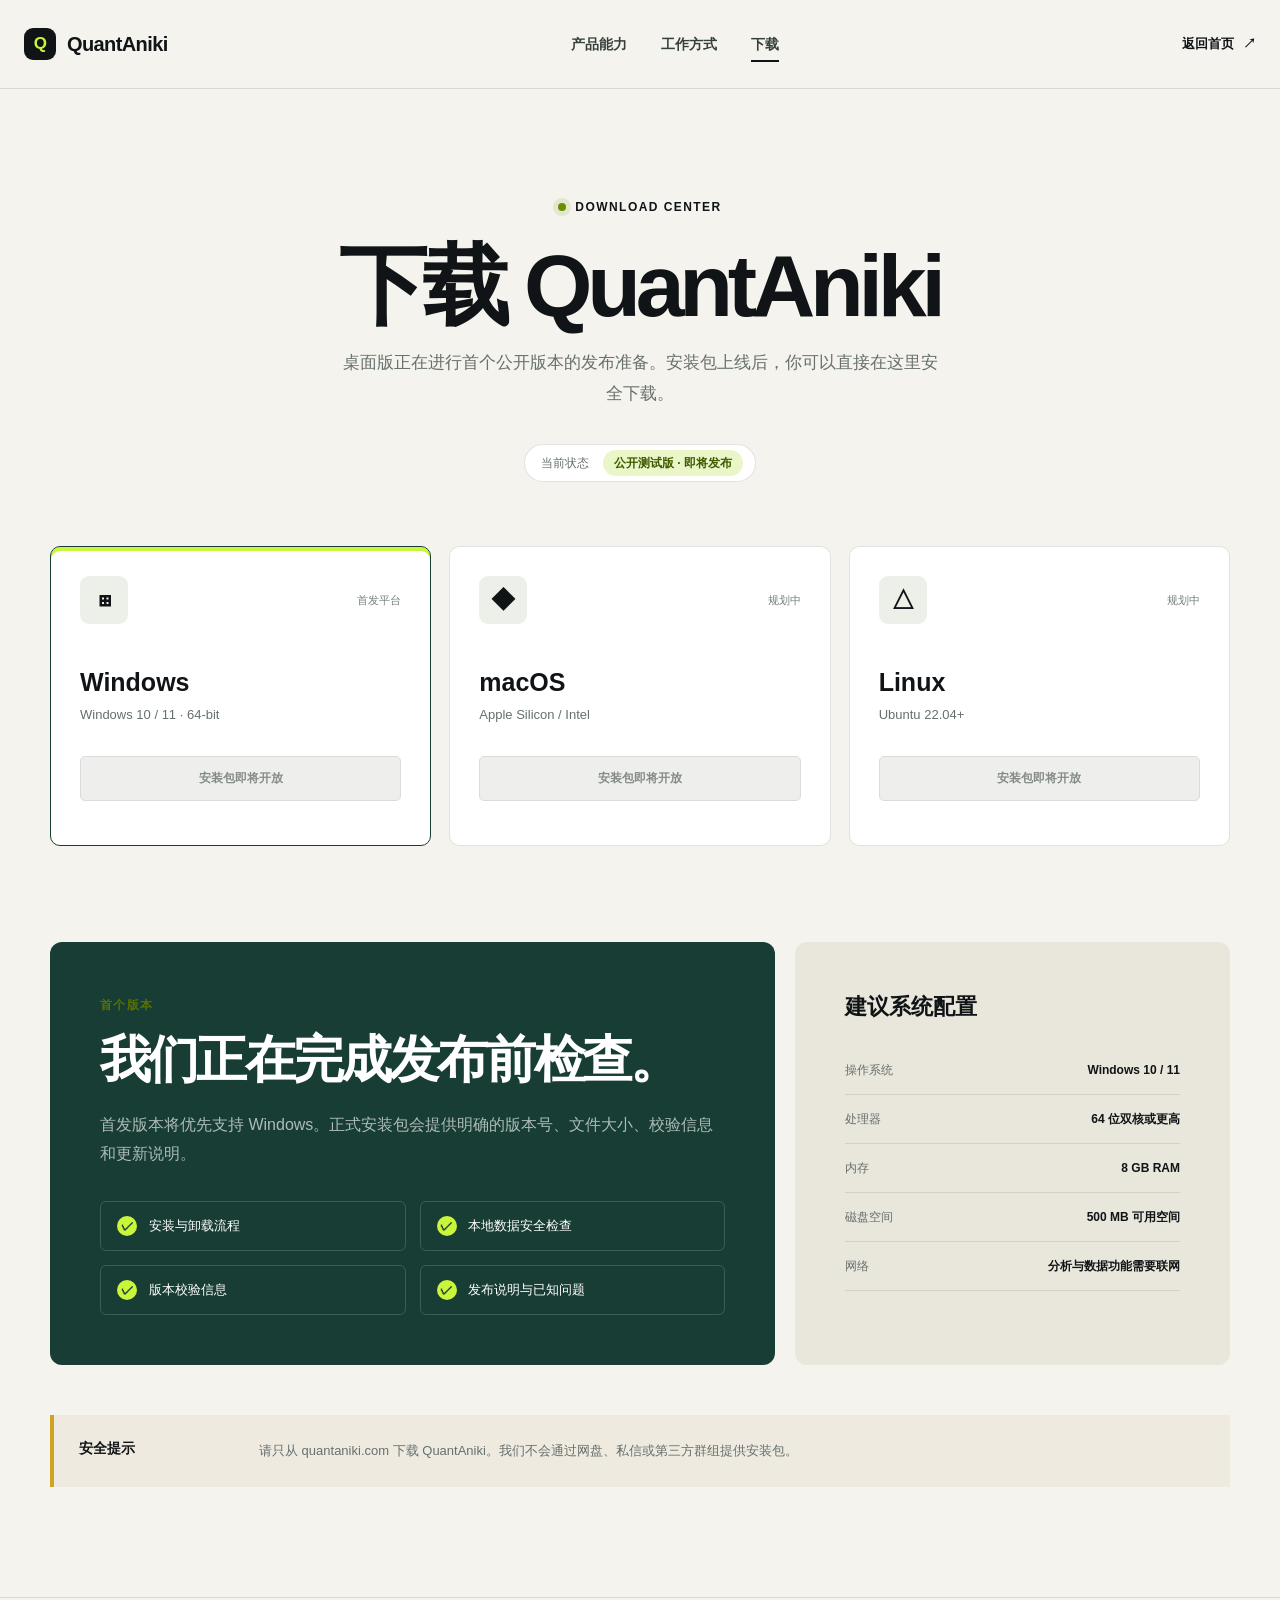
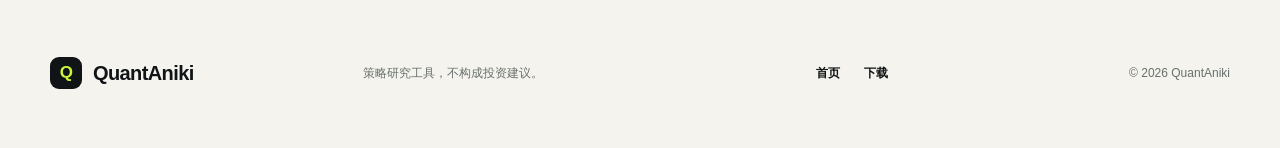
==== download/index.html @ eee58ab0 "Publish QuantAniki static mirror" ====
<!DOCTYPE html><html lang="zh-CN"><head><meta charSet="utf-8"/><meta name="viewport" content="width=device-width, initial-scale=1"/><link rel="stylesheet" href="/assets/index-DWxCPad5.css" data-rsc-css-href="/assets/index-DWxCPad5.css" data-precedence="vite-rsc/importer-resources"/><title>下载 QuantAniki · QuantAniki</title><meta name="description" content="查看 QuantAniki 桌面版支持平台、系统需求与最新发布状态。"/><meta property="og:title" content="QuantAniki — 让策略经得起验证"/><meta property="og:description" content="从策略构建、逻辑分析到回测报告，一个更清晰的量化研究循环。"/><meta property="og:site_name" content="QuantAniki"/><meta property="og:type" content="website"/><meta property="og:locale" content="zh_CN"/><meta name="twitter:card" content="summary_large_image"/><meta name="twitter:title" content="QuantAniki — 让策略经得起验证"/><meta name="twitter:description" content="从策略构建、逻辑分析到回测报告，一个更清晰的量化研究循环。"/>
<style data-vinext-fonts>@font-face {
  font-family: 'Noto Sans SC';
  font-style: normal;
  font-weight: 400;
  font-display: swap;
  src: url(C:/Users/xxjin/Desktop/測試/website/.vinext/fonts/noto-sans-sc-241388659032/noto-sans-sc-89709021.woff2) format('woff2');
  unicode-range: U+1f1e9-1f1f5, U+1f1f7-1f1ff, U+1f21a, U+1f232, U+1f234-1f237, U+1f250-1f251, U+1f300, U+1f302-1f308, U+1f30a-1f311, U+1f315, U+1f319-1f320, U+1f324, U+1f327, U+1f32a, U+1f32c-1f32d, U+1f330-1f357, U+1f359-1f37e;
}
@font-face {
  font-family: 'Noto Sans SC';
  font-style: normal;
  font-weight: 400;
  font-display: swap;
  src: url(C:/Users/xxjin/Desktop/測試/website/.vinext/fonts/noto-sans-sc-241388659032/noto-sans-sc-872174e5.woff2) format('woff2');
  unicode-range: U+fee3, U+fef3, U+ff03-ff04, U+ff07, U+ff0a, U+ff17-ff19, U+ff1c-ff1d, U+ff20-ff3a, U+ff3c, U+ff3e-ff5b, U+ff5d, U+ff61-ff65, U+ff67-ff6a, U+ff6c, U+ff6f-ff78, U+ff7a-ff7d, U+ff80-ff84, U+ff86, U+ff89-ff8e, U+ff92, U+ff97-ff9b, U+ff9d-ff9f, U+ffe0-ffe4, U+ffe6, U+ffe9, U+ffeb, U+ffed, U+fffc, U+1f004, U+1f170-1f171, U+1f192-1f195, U+1f198-1f19a, U+1f1e6-1f1e8;
}
@font-face {
  font-family: 'Noto Sans SC';
  font-style: normal;
  font-weight: 400;
  font-display: swap;
  src: url(C:/Users/xxjin/Desktop/測試/website/.vinext/fonts/noto-sans-sc-241388659032/noto-sans-sc-f385bef7.woff2) format('woff2');
  unicode-range: U+f0a7, U+f0b2, U+f0b7, U+f0c9, U+f0d8, U+f0da, U+f0dc-f0dd, U+f0e0, U+f0e6, U+f0eb, U+f0fc, U+f101, U+f104-f105, U+f107, U+f10b, U+f11b, U+f14b, U+f18a, U+f193, U+f1d6-f1d7, U+f244, U+f27a, U+f296, U+f2ae, U+f471, U+f4b3, U+f610-f611, U+f880-f881, U+f8ec, U+f8f5, U+f8ff, U+f901, U+f90a, U+f92c-f92d, U+f934, U+f937, U+f941, U+f965, U+f967, U+f969, U+f96b, U+f96f, U+f974, U+f978-f979, U+f97e, U+f981, U+f98a, U+f98e, U+f997, U+f99c, U+f9b2, U+f9b5, U+f9ba, U+f9be, U+f9ca, U+f9d0-f9d1, U+f9dd, U+f9e0-f9e1, U+f9e4, U+f9f7, U+fa00-fa01, U+fa08, U+fa0a, U+fa11, U+fb01-fb02, U+fdfc, U+fe0e, U+fe30-fe31, U+fe33-fe44, U+fe49-fe52, U+fe54-fe57, U+fe59-fe66, U+fe68-fe6b, U+fe8e, U+fe92-fe93, U+feae, U+feb8, U+fecb-fecc, U+fee0;
}
@font-face {
  font-family: 'Noto Sans SC';
  font-style: normal;
  font-weight: 400;
  font-display: swap;
  src: url(C:/Users/xxjin/Desktop/測試/website/.vinext/fonts/noto-sans-sc-241388659032/noto-sans-sc-eb202dc0.woff2) format('woff2');
  unicode-range: U+9f83, U+9f85-9f8d, U+9f90-9f91, U+9f94-9f96, U+9f98, U+9f9b-9f9c, U+9f9e, U+9fa0, U+9fa2, U+9ff0-9fff, U+a001, U+a007, U+a025, U+a046-a047, U+a057, U+a072, U+a078-a079, U+a083, U+a085, U+a100, U+a118, U+a132, U+a134, U+a1f4, U+a242, U+a4a6, U+a4aa, U+a4b0-a4b1, U+a4b3, U+a9c1-a9c2, U+ac00-ac01, U+ac04, U+ac08, U+ac10-ac11, U+ac13-ac16, U+ac19, U+ac1c-ac1d, U+ac24, U+ac70-ac71, U+ac74, U+ac77-ac78, U+ac80-ac81, U+ac83, U+ac8c, U+ac90, U+ac9f-aca0, U+aca8-aca9, U+acac, U+acb0, U+acbd, U+acc1, U+acc4, U+ace0-ace1, U+ace4, U+ace8, U+acf3, U+acf5, U+acfc-acfd, U+ad00, U+ad0c, U+ad11, U+ad1c, U+ad34, U+ad50, U+ad64, U+ad6c, U+ad70, U+ad74, U+ad7f, U+ad81, U+ad8c, U+adc0, U+adc8, U+addc, U+ade0, U+adf8-adf9, U+adfc, U+ae00, U+ae08-ae09, U+ae0b, U+ae30, U+ae34, U+ae38, U+ae40, U+ae4a, U+ae4c, U+ae54, U+ae68, U+aebc, U+aed8, U+af2c-af2d;
}
@font-face {
  font-family: 'Noto Sans SC';
  font-style: normal;
  font-weight: 400;
  font-display: swap;
  src: url(C:/Users/xxjin/Desktop/測試/website/.vinext/fonts/noto-sans-sc-241388659032/noto-sans-sc-dbf8b437.woff2) format('woff2');
  unicode-range: U+9e30-9e33, U+9e35-9e3b, U+9e3e, U+9e40-9e44, U+9e46-9e4e, U+9e51, U+9e53, U+9e55-9e58, U+9e5a-9e5c, U+9e5e-9e63, U+9e66-9e6e, U+9e71, U+9e73, U+9e75, U+9e78-9e79, U+9e7c-9e7e, U+9e82, U+9e86-9e88, U+9e8b-9e8c, U+9e90-9e91, U+9e93, U+9e95, U+9e97, U+9e9d, U+9ea4-9ea5, U+9ea9-9eaa, U+9eb4-9eb5, U+9eb8-9eba, U+9ebc-9ebf, U+9ec3, U+9ec9, U+9ecd, U+9ed0, U+9ed2-9ed3, U+9ed5-9ed6, U+9ed9, U+9edc-9edd, U+9edf-9ee0, U+9ee2, U+9ee5, U+9ee7-9eea, U+9eef, U+9ef1, U+9ef3-9ef4, U+9ef6, U+9ef9, U+9efb-9efc, U+9efe, U+9f0b, U+9f0d, U+9f10, U+9f14, U+9f17, U+9f19, U+9f22, U+9f29, U+9f2c, U+9f2f, U+9f31, U+9f37, U+9f39, U+9f3d-9f3e, U+9f41, U+9f4a-9f4b, U+9f51-9f52, U+9f61-9f63, U+9f66-9f67, U+9f80-9f81;
}
@font-face {
  font-family: 'Noto Sans SC';
  font-style: normal;
  font-weight: 400;
  font-display: swap;
  src: url(C:/Users/xxjin/Desktop/測試/website/.vinext/fonts/noto-sans-sc-241388659032/noto-sans-sc-26d833f2.woff2) format('woff2');
  unicode-range: U+9c82-9c83, U+9c85-9c8c, U+9c8e-9c92, U+9c94-9c9b, U+9c9e-9ca3, U+9ca5-9ca7, U+9ca9, U+9cab, U+9cad-9cae, U+9cb1-9cb7, U+9cb9-9cbd, U+9cbf-9cc0, U+9cc3, U+9cc5-9cc7, U+9cc9-9cd1, U+9cd3-9cda, U+9cdc-9cdd, U+9cdf, U+9ce1-9ce3, U+9ce5, U+9ce9, U+9cee-9cef, U+9cf3-9cf4, U+9cf6, U+9cfc-9cfd, U+9d02, U+9d08-9d09, U+9d12, U+9d1b, U+9d1e, U+9d26, U+9d28, U+9d37, U+9d3b, U+9d3f, U+9d51, U+9d59, U+9d5c-9d5d, U+9d5f-9d61, U+9d6c, U+9d70, U+9d72, U+9d7a, U+9d7e, U+9d84, U+9d89, U+9d8f, U+9d92, U+9daf, U+9db4, U+9db8, U+9dbc, U+9dc4, U+9dc7, U+9dc9, U+9dd7, U+9ddf, U+9df2, U+9df9-9dfa, U+9e0a, U+9e11, U+9e1a, U+9e1e, U+9e20, U+9e22, U+9e28-9e2c, U+9e2e-9e2f;
}
@font-face {
  font-family: 'Noto Sans SC';
  font-style: normal;
  font-weight: 400;
  font-display: swap;
  src: url(C:/Users/xxjin/Desktop/測試/website/.vinext/fonts/noto-sans-sc-241388659032/noto-sans-sc-5b294bf7.woff2) format('woff2');
  unicode-range: U+9a80, U+9a83, U+9a85, U+9a88-9a8a, U+9a8d-9a8e, U+9a90, U+9a92-9a93, U+9a95-9a96, U+9a98-9a99, U+9a9b-9aa2, U+9aa5, U+9aa7, U+9aaf-9ab1, U+9ab5-9ab6, U+9ab9-9aba, U+9ac0-9ac4, U+9ac8, U+9acb-9acc, U+9ace-9acf, U+9ad1-9ad2, U+9ad9, U+9adf, U+9ae1, U+9ae3, U+9aea-9aeb, U+9aed-9aef, U+9af4, U+9af9, U+9afb, U+9b03-9b04, U+9b06, U+9b08, U+9b0d, U+9b0f-9b10, U+9b13, U+9b18, U+9b1a, U+9b1f, U+9b22-9b23, U+9b25, U+9b27-9b28, U+9b2a, U+9b2f, U+9b31-9b32, U+9b3b, U+9b43, U+9b46-9b49, U+9b4d-9b4e, U+9b51, U+9b56, U+9b58, U+9b5a, U+9b5c, U+9b5f, U+9b61-9b62, U+9b6f, U+9b77, U+9b80, U+9b88, U+9b8b, U+9b8e, U+9b91, U+9b9f-9ba0, U+9ba8, U+9baa-9bab, U+9bad-9bae, U+9bb0-9bb1, U+9bb8, U+9bc9-9bca, U+9bd3, U+9bd6, U+9bdb, U+9be8, U+9bf0-9bf1, U+9c02, U+9c10, U+9c15, U+9c24, U+9c2d, U+9c32, U+9c39, U+9c3b, U+9c40, U+9c47-9c49, U+9c53, U+9c57, U+9c64, U+9c72, U+9c77-9c78, U+9c7b, U+9c7f-9c80;
}
@font-face {
  font-family: 'Noto Sans SC';
  font-style: normal;
  font-weight: 400;
  font-display: swap;
  src: url(C:/Users/xxjin/Desktop/測試/website/.vinext/fonts/noto-sans-sc-241388659032/noto-sans-sc-d011b6ff.woff2) format('woff2');
  unicode-range: U+98dd, U+98e1-98e2, U+98e7-98ea, U+98ec, U+98ee-98ef, U+98f2, U+98f4, U+98fc-98fe, U+9903, U+9905, U+9908, U+990a, U+990c-990d, U+9913-9914, U+9918, U+991a-991b, U+991e, U+9921, U+9928, U+992c, U+992e, U+9935, U+9938-9939, U+993d-993e, U+9945, U+994b-994c, U+9951-9952, U+9954-9955, U+9957, U+995e, U+9963, U+9966-9969, U+996b-996c, U+996f, U+9974-9975, U+9977-9979, U+997d-997e, U+9980-9981, U+9983-9984, U+9987, U+998a-998b, U+998d-9991, U+9993-9995, U+9997-9998, U+99a5, U+99ab, U+99ad-99ae, U+99b1, U+99b3-99b4, U+99bc, U+99bf, U+99c1, U+99c3-99c6, U+99cc, U+99d0, U+99d2, U+99d5, U+99db, U+99dd, U+99e1, U+99ed, U+99f1, U+99ff, U+9a01, U+9a03-9a04, U+9a0e-9a0f, U+9a11-9a13, U+9a19, U+9a1b, U+9a28, U+9a2b, U+9a30, U+9a32, U+9a37, U+9a40, U+9a45, U+9a4a, U+9a4d-9a4e, U+9a52, U+9a55, U+9a57, U+9a5a-9a5b, U+9a5f, U+9a62, U+9a65, U+9a69, U+9a6b, U+9a6e, U+9a75, U+9a77-9a7a, U+9a7d;
}
@font-face {
  font-family: 'Noto Sans SC';
  font-style: normal;
  font-weight: 400;
  font-display: swap;
  src: url(C:/Users/xxjin/Desktop/測試/website/.vinext/fonts/noto-sans-sc-241388659032/noto-sans-sc-c0877205.woff2) format('woff2');
  unicode-range: U+975b-975c, U+9763, U+9765-9766, U+976c-976d, U+9773, U+9776, U+977a, U+977c, U+9784-9785, U+978e-978f, U+9791-9792, U+9794-9795, U+9798, U+979a, U+979e, U+97a3, U+97a5-97a6, U+97a8, U+97ab-97ac, U+97ae-97af, U+97b2, U+97b4, U+97c6, U+97cb-97cc, U+97d3, U+97d8, U+97dc, U+97e1, U+97ea-97eb, U+97ee, U+97fb, U+97fe-97ff, U+9801-9803, U+9805-9806, U+9808, U+980c, U+9810-9814, U+9817-9818, U+981e, U+9820-9821, U+9824, U+9828, U+982b-982d, U+9830, U+9834, U+9838-9839, U+983c, U+9846, U+984d-984f, U+9851-9852, U+9854-9855, U+9857-9858, U+985a-985b, U+9862-9863, U+9865, U+9867, U+986b, U+986f-9871, U+9877-9878, U+987c, U+9880, U+9883, U+9885, U+9889, U+988b-988f, U+9893-9895, U+9899-989b, U+989e-989f, U+98a1-98a2, U+98a5-98a7, U+98a9, U+98af, U+98b1, U+98b6, U+98ba, U+98be, U+98c3-98c4, U+98c6-98c8, U+98cf-98d6, U+98da-98db;
}
@font-face {
  font-family: 'Noto Sans SC';
  font-style: normal;
  font-weight: 400;
  font-display: swap;
  src: url(C:/Users/xxjin/Desktop/測試/website/.vinext/fonts/noto-sans-sc-241388659032/noto-sans-sc-7050bbd1.woff2) format('woff2');
  unicode-range: U+95c4-95ca, U+95cc-95cd, U+95d4-95d6, U+95d8, U+95e1-95e2, U+95e9, U+95f0-95f1, U+95f3, U+95f6, U+95fc, U+95fe-95ff, U+9602-9604, U+9606-960d, U+960f, U+9611-9613, U+9615-9617, U+9619-961b, U+961d, U+9621, U+9628, U+962f, U+963c-963e, U+9641-9642, U+9649, U+9654, U+965b-965f, U+9661, U+9663, U+9665, U+9667-9668, U+966c, U+9670, U+9672-9674, U+9678, U+967a, U+967d, U+9682, U+9685, U+9688, U+968a, U+968d-968e, U+9695, U+9697-9698, U+969e, U+96a0, U+96a3-96a4, U+96a8, U+96aa, U+96b0-96b1, U+96b3-96b4, U+96b7-96b9, U+96bb-96bd, U+96c9, U+96cb, U+96ce, U+96d1-96d2, U+96d6, U+96d9, U+96db-96dc, U+96de, U+96e0, U+96e3, U+96e9, U+96eb, U+96f0-96f2, U+96f9, U+96ff, U+9701-9702, U+9705, U+9708, U+970a, U+970e-970f, U+9711, U+9719, U+9727, U+972a, U+972d, U+9730, U+973d, U+9742, U+9744, U+9748-9749, U+9750-9751, U+975a;
}
@font-face {
  font-family: 'Noto Sans SC';
  font-style: normal;
  font-weight: 400;
  font-display: swap;
  src: url(C:/Users/xxjin/Desktop/測試/website/.vinext/fonts/noto-sans-sc-241388659032/noto-sans-sc-029585c2.woff2) format('woff2');
  unicode-range: U+94f5, U+94f7, U+94f9, U+94fb-94fd, U+94ff, U+9503-9504, U+9506-9507, U+9509-950a, U+950d-950f, U+9511-9518, U+951a-9520, U+9522, U+9528-952d, U+9530-953a, U+953c-953f, U+9543-9546, U+9548-9550, U+9552-9555, U+9557-955b, U+955d-9568, U+956a-956d, U+9570-9574, U+9583, U+9586, U+9589, U+958e-958f, U+9591-9592, U+9594, U+9598-9599, U+959e-95a0, U+95a2-95a6, U+95a8-95b2, U+95b4, U+95b8-95c3;
}
@font-face {
  font-family: 'Noto Sans SC';
  font-style: normal;
  font-weight: 400;
  font-display: swap;
  src: url(C:/Users/xxjin/Desktop/測試/website/.vinext/fonts/noto-sans-sc-241388659032/noto-sans-sc-e1cd4d1c.woff2) format('woff2');
  unicode-range: U+941c-942b, U+942d-942e, U+9432-9433, U+9435, U+9438, U+943a, U+943e, U+9444, U+944a, U+9451-9452, U+945a, U+9462-9463, U+9465, U+9470-9487, U+948a-9492, U+9494-9498, U+949a, U+949c-949d, U+94a1, U+94a3-94a4, U+94a8, U+94aa-94ad, U+94af, U+94b2, U+94b4-94ba, U+94bc-94c0, U+94c4, U+94c6-94db, U+94de-94ec, U+94ee-94f1, U+94f3;
}
@font-face {
  font-family: 'Noto Sans SC';
  font-style: normal;
  font-weight: 400;
  font-display: swap;
  src: url(C:/Users/xxjin/Desktop/測試/website/.vinext/fonts/noto-sans-sc-241388659032/noto-sans-sc-d81f9b58.woff2) format('woff2');
  unicode-range: U+92ec-92ed, U+92f0, U+92f3, U+92f8, U+92fc, U+9304, U+9306, U+9310, U+9312, U+9315, U+9318, U+931a, U+931e, U+9320-9322, U+9324, U+9326-9329, U+932b-932c, U+932f, U+9331-9332, U+9335-9336, U+933e, U+9340-9341, U+934a-9360, U+9362-9363, U+9365-936b, U+936e, U+9375, U+937e, U+9382, U+938a, U+938c, U+938f, U+9393-9394, U+9396-9397, U+939a, U+93a2, U+93a7, U+93ac-93cd, U+93d0-93d1, U+93d6-93d8, U+93de-93df, U+93e1-93e2, U+93e4, U+93f8, U+93fb, U+93fd, U+940e-941a;
}
@font-face {
  font-family: 'Noto Sans SC';
  font-style: normal;
  font-weight: 400;
  font-display: swap;
  src: url(C:/Users/xxjin/Desktop/測試/website/.vinext/fonts/noto-sans-sc-241388659032/noto-sans-sc-b8b2d6b7.woff2) format('woff2');
  unicode-range: U+9163-9164, U+9169, U+9170, U+9172, U+9174, U+9179-917a, U+917d-917e, U+9182-9183, U+9185, U+918c-918d, U+9190-9191, U+919a, U+919c, U+91a1-91a4, U+91a8, U+91aa-91af, U+91b4-91b5, U+91b8, U+91ba, U+91be, U+91c0-91c1, U+91c6, U+91c8, U+91cb, U+91d0, U+91d2, U+91d7-91d8, U+91dd, U+91e3, U+91e6-91e7, U+91ed, U+91f0, U+91f5, U+91f9, U+9200, U+9205, U+9207-920a, U+920d-920e, U+9210, U+9214-9215, U+921c, U+921e, U+9221, U+9223-9227, U+9229-922a, U+922d, U+9234-9235, U+9237, U+9239-923a, U+923c-9240, U+9244-9246, U+9249, U+924e-924f, U+9251, U+9253, U+9257, U+925b, U+925e, U+9262, U+9264-9266, U+9268, U+926c, U+926f, U+9271, U+927b, U+927e, U+9280, U+9283, U+9285-928a, U+928e, U+9291, U+9293, U+9296, U+9298, U+929c-929d, U+92a8, U+92ab-92ae, U+92b3, U+92b6-92b7, U+92b9, U+92c1, U+92c5-92c6, U+92c8, U+92cc, U+92d0, U+92d2, U+92e4, U+92ea;
}
@font-face {
  font-family: 'Noto Sans SC';
  font-style: normal;
  font-weight: 400;
  font-display: swap;
  src: url(C:/Users/xxjin/Desktop/測試/website/.vinext/fonts/noto-sans-sc-241388659032/noto-sans-sc-97d54302.woff2) format('woff2');
  unicode-range: U+9004, U+900b, U+9011, U+9015-9016, U+901e, U+9021, U+9026, U+902d, U+902f, U+9031, U+9035-9036, U+9039-903a, U+9041, U+9044-9046, U+904a, U+904f-9052, U+9054-9055, U+9058-9059, U+905b-905e, U+9060-9062, U+9068-9069, U+906f, U+9072, U+9074, U+9076-907a, U+907c-907d, U+9081, U+9083, U+9085, U+9087-908b, U+908f, U+9095, U+9097, U+9099-909b, U+909d, U+90a0-90a1, U+90a8-90a9, U+90ac, U+90b0, U+90b2-90b4, U+90b6, U+90b8, U+90ba, U+90bd-90be, U+90c3-90c5, U+90c7-90c8, U+90cf-90d0, U+90d3, U+90d5, U+90d7, U+90da-90dc, U+90de, U+90e2, U+90e4, U+90e6-90e7, U+90ea-90eb, U+90ef, U+90f4-90f5, U+90f7, U+90fe-9100, U+9104, U+9109, U+910c, U+9112, U+9114-9115, U+9118, U+911c, U+911e, U+9120, U+9122-9123, U+9127, U+912d, U+912f-9132, U+9139-913a, U+9143, U+9146, U+9149-914a, U+914c, U+914e-9150, U+9154, U+9157, U+915a, U+915d-915e, U+9161-9162;
}
@font-face {
  font-family: 'Noto Sans SC';
  font-style: normal;
  font-weight: 400;
  font-display: swap;
  src: url(C:/Users/xxjin/Desktop/測試/website/.vinext/fonts/noto-sans-sc-241388659032/noto-sans-sc-f351b5e0.woff2) format('woff2');
  unicode-range: U+8e41-8e42, U+8e47, U+8e49-8e4b, U+8e50-8e53, U+8e59-8e5a, U+8e5f-8e60, U+8e64, U+8e69, U+8e6c, U+8e70, U+8e74, U+8e76, U+8e7a-8e7c, U+8e7f, U+8e84-8e85, U+8e87, U+8e89, U+8e8b, U+8e8d, U+8e8f-8e90, U+8e94, U+8e99, U+8e9c, U+8e9e, U+8eaa, U+8eac, U+8eb0, U+8eb6, U+8ec0, U+8ec6, U+8eca-8ece, U+8ed2, U+8eda, U+8edf, U+8ee2, U+8eeb, U+8ef8, U+8efb-8efe, U+8f03, U+8f09, U+8f0b, U+8f12-8f15, U+8f1b, U+8f1d, U+8f1f, U+8f29-8f2a, U+8f2f, U+8f36, U+8f38, U+8f3b, U+8f3e-8f3f, U+8f44-8f45, U+8f49, U+8f4d-8f4e, U+8f5f, U+8f6b, U+8f6d, U+8f71-8f73, U+8f75-8f76, U+8f78-8f7a, U+8f7c, U+8f7e, U+8f81-8f82, U+8f84, U+8f87, U+8f8a-8f8b, U+8f8d-8f8f, U+8f94-8f95, U+8f97-8f9a, U+8fa6, U+8fad-8faf, U+8fb2, U+8fb5-8fb7, U+8fba-8fbc, U+8fbf, U+8fc2, U+8fcb, U+8fcd, U+8fd3, U+8fd5, U+8fd7, U+8fda, U+8fe2-8fe5, U+8fe8-8fe9, U+8fee, U+8ff3-8ff4, U+8ff8, U+8ffa;
}
@font-face {
  font-family: 'Noto Sans SC';
  font-style: normal;
  font-weight: 400;
  font-display: swap;
  src: url(C:/Users/xxjin/Desktop/測試/website/.vinext/fonts/noto-sans-sc-241388659032/noto-sans-sc-1dbbfe68.woff2) format('woff2');
  unicode-range: U+8cbd, U+8cbf-8cc4, U+8cc7-8cc8, U+8cca, U+8ccd, U+8cd1, U+8cd3, U+8cdb-8cdc, U+8cde, U+8ce0, U+8ce2-8ce4, U+8ce6-8ce8, U+8cea, U+8ced, U+8cf4, U+8cf8, U+8cfa, U+8cfc-8cfd, U+8d04-8d05, U+8d07-8d08, U+8d0a, U+8d0d, U+8d0f, U+8d13-8d14, U+8d16, U+8d1b, U+8d20, U+8d30, U+8d32-8d33, U+8d36, U+8d3b, U+8d3d, U+8d40, U+8d42-8d43, U+8d45-8d46, U+8d48-8d4a, U+8d4d, U+8d51, U+8d53, U+8d55, U+8d59, U+8d5c-8d5d, U+8d5f, U+8d61, U+8d66-8d67, U+8d6a, U+8d6d, U+8d71, U+8d73, U+8d84, U+8d90-8d91, U+8d94-8d95, U+8d99, U+8da8, U+8daf, U+8db1, U+8db5, U+8db8, U+8dba, U+8dbc, U+8dbf, U+8dc2, U+8dc4, U+8dc6, U+8dcb, U+8dce-8dcf, U+8dd6-8dd7, U+8dda-8ddb, U+8dde, U+8de1, U+8de3-8de4, U+8de9, U+8deb-8dec, U+8df0-8df1, U+8df6-8dfd, U+8e05, U+8e07, U+8e09-8e0a, U+8e0c, U+8e0e, U+8e10, U+8e14, U+8e1d-8e1f, U+8e23, U+8e26, U+8e2b-8e31, U+8e34-8e35, U+8e39-8e3a, U+8e3d, U+8e40;
}
@font-face {
  font-family: 'Noto Sans SC';
  font-style: normal;
  font-weight: 400;
  font-display: swap;
  src: url(C:/Users/xxjin/Desktop/測試/website/.vinext/fonts/noto-sans-sc-241388659032/noto-sans-sc-e3ccf881.woff2) format('woff2');
  unicode-range: U+8b80, U+8b83, U+8b8a, U+8b8c, U+8b90, U+8b93, U+8b99-8b9a, U+8ba0, U+8ba3, U+8ba5-8ba7, U+8baa-8bac, U+8bb4-8bb5, U+8bb7, U+8bb9, U+8bc2-8bc3, U+8bc5, U+8bcb-8bcc, U+8bce-8bd0, U+8bd2-8bd4, U+8bd6, U+8bd8-8bd9, U+8bdc, U+8bdf, U+8be3-8be4, U+8be7-8be9, U+8beb-8bec, U+8bee, U+8bf0, U+8bf2-8bf3, U+8bf6, U+8bf9, U+8bfc-8bfd, U+8bff-8c00, U+8c02, U+8c04, U+8c06-8c07, U+8c0c, U+8c0f, U+8c11-8c12, U+8c14-8c1b, U+8c1d-8c21, U+8c24-8c25, U+8c27, U+8c2a-8c2c, U+8c2e-8c30, U+8c32-8c36, U+8c3f, U+8c47-8c4c, U+8c4e-8c50, U+8c54-8c56, U+8c62, U+8c68, U+8c6c, U+8c73, U+8c78, U+8c7a, U+8c82, U+8c85, U+8c89-8c8a, U+8c8d-8c8e, U+8c90, U+8c93-8c94, U+8c98, U+8c9d-8c9e, U+8ca0-8ca2, U+8ca7-8cac, U+8caf-8cb0, U+8cb3-8cb4, U+8cb6-8cb9, U+8cbb-8cbc;
}
@font-face {
  font-family: 'Noto Sans SC';
  font-style: normal;
  font-weight: 400;
  font-display: swap;
  src: url(C:/Users/xxjin/Desktop/測試/website/.vinext/fonts/noto-sans-sc-241388659032/noto-sans-sc-263a8925.woff2) format('woff2');
  unicode-range: U+8a15-8a18, U+8a1a-8a1b, U+8a1d, U+8a1f, U+8a22-8a23, U+8a25, U+8a2b, U+8a2d, U+8a31, U+8a33-8a34, U+8a36-8a38, U+8a3a, U+8a3c, U+8a3e, U+8a40-8a41, U+8a46, U+8a48, U+8a50, U+8a52, U+8a54-8a55, U+8a58, U+8a5b, U+8a5d-8a63, U+8a66, U+8a69-8a6b, U+8a6d-8a6e, U+8a70, U+8a72-8a73, U+8a7a, U+8a85, U+8a87, U+8a8a, U+8a8c-8a8d, U+8a90-8a92, U+8a95, U+8a98, U+8aa0-8aa1, U+8aa3-8aa6, U+8aa8-8aa9, U+8aac-8aae, U+8ab0, U+8ab2, U+8ab8-8ab9, U+8abc, U+8abe-8abf, U+8ac7, U+8acf, U+8ad2, U+8ad6-8ad7, U+8adb-8adc, U+8adf, U+8ae1, U+8ae6-8ae8, U+8aeb, U+8aed-8aee, U+8af1, U+8af3-8af4, U+8af7-8af8, U+8afa, U+8afe, U+8b00-8b02, U+8b07, U+8b0a, U+8b0c, U+8b0e, U+8b10, U+8b17, U+8b19, U+8b1b, U+8b1d, U+8b20-8b21, U+8b26, U+8b28, U+8b2c, U+8b33, U+8b39, U+8b3e-8b3f, U+8b41, U+8b45, U+8b49, U+8b4c, U+8b4f, U+8b57-8b58, U+8b5a, U+8b5c, U+8b5e, U+8b60, U+8b6c, U+8b6f-8b70, U+8b72, U+8b74, U+8b77, U+8b7d;
}
@font-face {
  font-family: 'Noto Sans SC';
  font-style: normal;
  font-weight: 400;
  font-display: swap;
  src: url(C:/Users/xxjin/Desktop/測試/website/.vinext/fonts/noto-sans-sc-241388659032/noto-sans-sc-1081e6e8.woff2) format('woff2');
  unicode-range: U+8882, U+8884-8886, U+8888, U+888f, U+8892-8893, U+889b, U+88a2, U+88a4, U+88a6, U+88a8, U+88aa, U+88ae, U+88b1, U+88b4, U+88b7, U+88bc, U+88c0, U+88c6-88c9, U+88ce-88cf, U+88d1-88d3, U+88d8, U+88db-88dd, U+88df, U+88e1-88e3, U+88e5, U+88e8, U+88ec, U+88f0-88f1, U+88f3-88f4, U+88fc-88fe, U+8900, U+8902, U+8906-8907, U+8909-890c, U+8912-8915, U+8918-891b, U+8921, U+8925, U+892b, U+8930, U+8932, U+8934, U+8936, U+893b, U+893d, U+8941, U+894c, U+8955-8956, U+8959, U+895c, U+895e-8960, U+8966, U+896a, U+896c, U+896f-8970, U+8972, U+897b, U+897e, U+8980, U+8983, U+8985, U+8987-8988, U+898c, U+898f, U+8993, U+8997, U+899a, U+89a1, U+89a7, U+89a9-89aa, U+89b2-89b3, U+89b7, U+89c0, U+89c7, U+89ca-89cc, U+89ce-89d1, U+89d6, U+89da, U+89dc, U+89de, U+89e5, U+89e7, U+89eb, U+89ef, U+89f1, U+89f3-89f4, U+89f8, U+89ff, U+8a01-8a03, U+8a07-8a0a, U+8a0e-8a0f, U+8a13;
}
@font-face {
  font-family: 'Noto Sans SC';
  font-style: normal;
  font-weight: 400;
  font-display: swap;
  src: url(C:/Users/xxjin/Desktop/測試/website/.vinext/fonts/noto-sans-sc-241388659032/noto-sans-sc-f04109b5.woff2) format('woff2');
  unicode-range: U+86f4, U+86f8-86f9, U+86fb, U+86fe, U+8703, U+8706-870a, U+870d, U+8711-8713, U+871a, U+871e, U+8722-8723, U+8725, U+8729, U+872e, U+8731, U+8734, U+8737, U+873a-873b, U+873e-8740, U+8742, U+8747-8748, U+8753, U+8755, U+8757-8758, U+875d, U+875f, U+8762-8766, U+8768, U+876e, U+8770, U+8772, U+8775, U+8778, U+877b-877e, U+8782, U+8785, U+8788, U+878b, U+8793, U+8797, U+879a, U+879e-87a0, U+87a2-87a3, U+87a8, U+87ab-87ad, U+87af, U+87b3, U+87b5, U+87bd, U+87c0, U+87c4, U+87c6, U+87ca-87cb, U+87d1-87d2, U+87db-87dc, U+87de, U+87e0, U+87e5, U+87ea, U+87ec, U+87ee, U+87f2-87f3, U+87fb, U+87fd-87fe, U+8802-8803, U+8805, U+880a-880b, U+880d, U+8813-8816, U+8819, U+881b, U+881f, U+8821, U+8823, U+8831-8832, U+8835-8836, U+8839, U+883b-883c, U+8844, U+8846, U+884a, U+884e, U+8852-8853, U+8855, U+8859, U+885b, U+885d-885e, U+8862, U+8864, U+8869-886a, U+886e-886f, U+8872, U+8879, U+887d-887f;
}
@font-face {
  font-family: 'Noto Sans SC';
  font-style: normal;
  font-weight: 400;
  font-display: swap;
  src: url(C:/Users/xxjin/Desktop/測試/website/.vinext/fonts/noto-sans-sc-241388659032/noto-sans-sc-012abd8d.woff2) format('woff2');
  unicode-range: U+8548, U+854e, U+8553, U+8556-8557, U+8559, U+855e, U+8561, U+8564-8565, U+8568-856a, U+856d, U+856f-8570, U+8572, U+8576, U+8579-857b, U+8580, U+8585-8586, U+8588, U+858a, U+858f, U+8591, U+8594, U+8599, U+859c, U+85a2, U+85a4, U+85a6, U+85a8-85a9, U+85ab-85ac, U+85ae, U+85b7-85b9, U+85be, U+85c1, U+85c7, U+85cd, U+85d0, U+85d3, U+85d5, U+85dc-85dd, U+85df-85e0, U+85e5-85e6, U+85e8-85ea, U+85f4, U+85f9, U+85fe-85ff, U+8602, U+8605-8607, U+860a-860b, U+8616, U+8618, U+861a, U+8627, U+8629, U+862d, U+8638, U+863c, U+863f, U+864d, U+864f, U+8652-8655, U+865b-865c, U+865f, U+8662, U+8667, U+866c, U+866e, U+8671, U+8675, U+867a-867c, U+867f, U+868b, U+868d, U+8693, U+869c-869d, U+86a1, U+86a3-86a4, U+86a7-86a9, U+86ac, U+86af-86b1, U+86b4-86b6, U+86ba, U+86c0, U+86c4, U+86c6, U+86c9-86ca, U+86cd-86d1, U+86d4, U+86d8, U+86de-86df, U+86e4, U+86e6, U+86e9, U+86ed, U+86ef-86f3;
}
@font-face {
  font-family: 'Noto Sans SC';
  font-style: normal;
  font-weight: 400;
  font-display: swap;
  src: url(C:/Users/xxjin/Desktop/測試/website/.vinext/fonts/noto-sans-sc-241388659032/noto-sans-sc-7f246ec9.woff2) format('woff2');
  unicode-range: U+83c5, U+83c8-83c9, U+83cb, U+83d1, U+83d3-83d6, U+83d8, U+83db, U+83dd, U+83df, U+83e1, U+83e5, U+83ea-83eb, U+83f0, U+83f4, U+83f8-83f9, U+83fb, U+83fd, U+83ff, U+8401, U+8406, U+840a-840b, U+840f, U+8411, U+8418, U+841c, U+8420, U+8422-8424, U+8426, U+8429, U+842c, U+8438-8439, U+843b-843c, U+843f, U+8446-8447, U+8449, U+844e, U+8451-8452, U+8456, U+8459-845a, U+845c, U+8462, U+8466, U+846d, U+846f-8470, U+8473, U+8476-8478, U+847a, U+847d, U+8484-8485, U+8487, U+8489, U+848c, U+848e, U+8490, U+8493-8494, U+8497, U+849b, U+849e-849f, U+84a1, U+84a5, U+84a8, U+84af, U+84b4, U+84b9-84bf, U+84c1-84c2, U+84c5-84c7, U+84ca-84cb, U+84cd, U+84d0-84d1, U+84d3, U+84d6, U+84df-84e0, U+84e2-84e3, U+84e5-84e7, U+84ee, U+84f3, U+84f6, U+84fa, U+84fc, U+84ff-8500, U+850c, U+8511, U+8514-8515, U+8517-8518, U+851f, U+8523, U+8525-8526, U+8529, U+852b, U+852d, U+8532, U+8534-8535, U+8538-853a, U+853c, U+8543, U+8545;
}
@font-face {
  font-family: 'Noto Sans SC';
  font-style: normal;
  font-weight: 400;
  font-display: swap;
  src: url(C:/Users/xxjin/Desktop/測試/website/.vinext/fonts/noto-sans-sc-241388659032/noto-sans-sc-7b737b1b.woff2) format('woff2');
  unicode-range: U+82bc, U+82be, U+82c0-82c2, U+82c4-82c8, U+82ca-82cc, U+82ce, U+82d0, U+82d2-82d3, U+82d5-82d6, U+82d8-82d9, U+82dc-82de, U+82e0-82e4, U+82e7, U+82e9-82eb, U+82ed-82ee, U+82f3-82f4, U+82f7-82f8, U+82fa-8301, U+8306-8308, U+830c-830d, U+830f, U+8311, U+8313-8315, U+8318, U+831a-831b, U+831d, U+8324, U+8327, U+832a, U+832c-832d, U+832f, U+8331-8334, U+833a-833c, U+8340, U+8343-8345, U+8347-8348, U+834a, U+834c, U+834f, U+8351, U+8356, U+8358-835c, U+835e, U+8360, U+8364-8366, U+8368-836a, U+836c-836e, U+8373, U+8378, U+837b-837d, U+837f-8380, U+8382, U+8388, U+838a-838b, U+8392, U+8394, U+8396, U+8398-8399, U+839b-839c, U+83a0, U+83a2-83a3, U+83a8-83aa, U+83ae-83b0, U+83b3-83b4, U+83b6, U+83b8, U+83ba, U+83bc-83bd, U+83bf-83c0, U+83c2;
}
@font-face {
  font-family: 'Noto Sans SC';
  font-style: normal;
  font-weight: 400;
  font-display: swap;
  src: url(C:/Users/xxjin/Desktop/測試/website/.vinext/fonts/noto-sans-sc-241388659032/noto-sans-sc-1dbca8d2.woff2) format('woff2');
  unicode-range: U+8166-8169, U+816b, U+816d, U+8171, U+8173-8174, U+8178, U+817c-817d, U+8182, U+8188, U+8191, U+8198-819b, U+81a0, U+81a3, U+81a5-81a6, U+81a9, U+81b6, U+81ba-81bb, U+81bd, U+81bf, U+81c1, U+81c3, U+81c6, U+81c9-81ca, U+81cc-81cd, U+81d1, U+81d3-81d4, U+81d8, U+81db-81dc, U+81de-81df, U+81e5, U+81e7-81e9, U+81eb-81ec, U+81ee-81ef, U+81f5, U+81f8, U+81fa, U+81fc, U+81fe, U+8200-8202, U+8204, U+8208-820a, U+820e-8210, U+8216-8218, U+821b-821c, U+8221-8224, U+8226-8228, U+822b, U+822d, U+822f, U+8232-8234, U+8237-8238, U+823a-823b, U+823e, U+8244, U+8249, U+824b, U+824f, U+8259-825a, U+825f, U+8266, U+8268, U+826e, U+8271, U+8276-8279, U+827d, U+827f, U+8283-8284, U+8288-828a, U+828d-8291, U+8293-8294, U+8296-8298, U+829f-82a1, U+82a3-82a4, U+82a7-82ab, U+82ae, U+82b0, U+82b2, U+82b4-82b6;
}
@font-face {
  font-family: 'Noto Sans SC';
  font-style: normal;
  font-weight: 400;
  font-display: swap;
  src: url(C:/Users/xxjin/Desktop/測試/website/.vinext/fonts/noto-sans-sc-241388659032/noto-sans-sc-50988138.woff2) format('woff2');
  unicode-range: U+8016, U+8018-8019, U+801c, U+801e, U+8026-802a, U+8031, U+8034-8035, U+8037, U+8043, U+804b, U+804d, U+8052, U+8056, U+8059, U+805e, U+8061, U+8068-8069, U+806e-8074, U+8076-8078, U+807c-8080, U+8082, U+8084-8085, U+8088, U+808f, U+8093, U+809c, U+809f, U+80ab, U+80ad-80ae, U+80b1, U+80b6-80b8, U+80bc-80bd, U+80c2, U+80c4, U+80ca, U+80cd, U+80d1, U+80d4, U+80d7, U+80d9-80db, U+80dd, U+80e0, U+80e4-80e5, U+80e7-80ed, U+80ef-80f1, U+80f3-80f4, U+80fc, U+8101, U+8104-8105, U+8107-8108, U+810c-810e, U+8112-8115, U+8117-8119, U+811b-811f, U+8121-8130, U+8132-8134, U+8137, U+8139, U+813f-8140, U+8142, U+8146, U+8148, U+814d-814e, U+8151, U+8153, U+8158-815a, U+815e, U+8160;
}
@font-face {
  font-family: 'Noto Sans SC';
  font-style: normal;
  font-weight: 400;
  font-display: swap;
  src: url(C:/Users/xxjin/Desktop/測試/website/.vinext/fonts/noto-sans-sc-241388659032/noto-sans-sc-85e29ce6.woff2) format('woff2');
  unicode-range: U+7ef0-7ef2, U+7ef6, U+7efa-7efb, U+7efe, U+7f01-7f04, U+7f08, U+7f0a-7f12, U+7f17, U+7f19, U+7f1b-7f1c, U+7f1f, U+7f21-7f23, U+7f25-7f28, U+7f2a-7f33, U+7f35-7f37, U+7f3d, U+7f42, U+7f44-7f45, U+7f4c-7f4d, U+7f52, U+7f54, U+7f58-7f59, U+7f5d, U+7f5f-7f61, U+7f63, U+7f65, U+7f68, U+7f70-7f71, U+7f73-7f75, U+7f77, U+7f79, U+7f7d-7f7e, U+7f85-7f86, U+7f88-7f89, U+7f8b-7f8c, U+7f90-7f91, U+7f94-7f96, U+7f98-7f9b, U+7f9d, U+7f9f, U+7fa3, U+7fa7-7fa9, U+7fac-7fb2, U+7fb4, U+7fb6, U+7fb8, U+7fbc, U+7fbf-7fc0, U+7fc3, U+7fca, U+7fcc, U+7fce, U+7fd2, U+7fd5, U+7fd9-7fdb, U+7fdf, U+7fe3, U+7fe5-7fe7, U+7fe9, U+7feb-7fec, U+7fee-7fef, U+7ff1, U+7ff3-7ff4, U+7ff9-7ffa, U+7ffe, U+8004, U+8006, U+800b, U+800e, U+8011-8012, U+8014;
}
@font-face {
  font-family: 'Noto Sans SC';
  font-style: normal;
  font-weight: 400;
  font-display: swap;
  src: url(C:/Users/xxjin/Desktop/測試/website/.vinext/fonts/noto-sans-sc-241388659032/noto-sans-sc-2f25561e.woff2) format('woff2');
  unicode-range: U+7dd2, U+7dd4, U+7dd6-7dd8, U+7dda-7de0, U+7de2-7de6, U+7de8-7ded, U+7def, U+7df1-7df5, U+7df7, U+7df9, U+7dfb-7dfc, U+7dfe-7e02, U+7e04, U+7e08-7e0b, U+7e12, U+7e1b, U+7e1e, U+7e20, U+7e22-7e23, U+7e26, U+7e29, U+7e2b, U+7e2e-7e2f, U+7e31, U+7e37, U+7e39-7e3e, U+7e40, U+7e43-7e44, U+7e46-7e47, U+7e4a-7e4b, U+7e4d-7e4e, U+7e51, U+7e54-7e56, U+7e58-7e5b, U+7e5d-7e5e, U+7e61, U+7e66-7e67, U+7e69-7e6b, U+7e6d, U+7e70, U+7e73, U+7e77, U+7e79, U+7e7b-7e7d, U+7e81-7e82, U+7e8c-7e8d, U+7e8f, U+7e92-7e94, U+7e96, U+7e98, U+7e9a-7e9c, U+7e9e-7e9f, U+7ea1, U+7ea3, U+7ea5, U+7ea8-7ea9, U+7eab, U+7ead-7eae, U+7eb0, U+7ebb, U+7ebe, U+7ec0-7ec2, U+7ec9, U+7ecb-7ecc, U+7ed0, U+7ed4, U+7ed7, U+7edb, U+7ee0-7ee2, U+7ee5-7ee6, U+7ee8, U+7eeb;
}
@font-face {
  font-family: 'Noto Sans SC';
  font-style: normal;
  font-weight: 400;
  font-display: swap;
  src: url(C:/Users/xxjin/Desktop/測試/website/.vinext/fonts/noto-sans-sc-241388659032/noto-sans-sc-3991948e.woff2) format('woff2');
  unicode-range: U+7ce8, U+7cec, U+7cf0, U+7cf5-7cf9, U+7cfc, U+7cfe, U+7d00, U+7d04-7d0b, U+7d0d, U+7d10-7d14, U+7d17-7d19, U+7d1b-7d1f, U+7d21, U+7d24-7d26, U+7d28-7d2a, U+7d2c-7d2e, U+7d30-7d31, U+7d33, U+7d35-7d36, U+7d38-7d3a, U+7d40, U+7d42-7d44, U+7d46, U+7d4b-7d4c, U+7d4f, U+7d51, U+7d54-7d56, U+7d58, U+7d5b-7d5c, U+7d5e, U+7d61-7d63, U+7d66, U+7d68, U+7d6a-7d6c, U+7d6f, U+7d71-7d73, U+7d75-7d77, U+7d79-7d7a, U+7d7e, U+7d81, U+7d84-7d8b, U+7d8d, U+7d8f, U+7d91, U+7d94, U+7d96, U+7d98-7d9a, U+7d9c-7da0, U+7da2, U+7da6, U+7daa-7db1, U+7db4-7db8, U+7dba-7dbf, U+7dc1, U+7dc4, U+7dc7-7dc8, U+7dca-7dcd, U+7dcf, U+7dd1;
}
@font-face {
  font-family: 'Noto Sans SC';
  font-style: normal;
  font-weight: 400;
  font-display: swap;
  src: url(C:/Users/xxjin/Desktop/測試/website/.vinext/fonts/noto-sans-sc-241388659032/noto-sans-sc-75110373.woff2) format('woff2');
  unicode-range: U+7bd3-7bd4, U+7bd9-7bda, U+7bdd, U+7be0-7be1, U+7be4-7be6, U+7be9-7bea, U+7bef, U+7bf4, U+7bf6, U+7bfc, U+7bfe, U+7c01, U+7c03, U+7c07-7c08, U+7c0a-7c0d, U+7c0f, U+7c11, U+7c15-7c16, U+7c19, U+7c1e-7c21, U+7c23-7c24, U+7c26, U+7c28-7c33, U+7c35, U+7c37-7c3b, U+7c3d-7c3e, U+7c40-7c41, U+7c43, U+7c47-7c48, U+7c4c, U+7c50, U+7c53-7c54, U+7c59, U+7c5f-7c60, U+7c63-7c65, U+7c6c, U+7c6e, U+7c72, U+7c74, U+7c79-7c7a, U+7c7c, U+7c81-7c82, U+7c84-7c85, U+7c88, U+7c8a-7c91, U+7c93-7c96, U+7c99, U+7c9b-7c9e, U+7ca0-7ca2, U+7ca6-7ca9, U+7cac, U+7caf-7cb3, U+7cb5-7cb7, U+7cba-7cbd, U+7cbf-7cc2, U+7cc5, U+7cc7-7cc9, U+7ccc-7ccd, U+7cd7, U+7cdc, U+7cde, U+7ce0, U+7ce4-7ce5, U+7ce7;
}
@font-face {
  font-family: 'Noto Sans SC';
  font-style: normal;
  font-weight: 400;
  font-display: swap;
  src: url(C:/Users/xxjin/Desktop/測試/website/.vinext/fonts/noto-sans-sc-241388659032/noto-sans-sc-deb0a07b.woff2) format('woff2');
  unicode-range: U+7ae6, U+7af4-7af7, U+7afa-7afb, U+7afd-7b0a, U+7b0c, U+7b0e-7b0f, U+7b13, U+7b15-7b16, U+7b18-7b19, U+7b1e-7b20, U+7b22-7b25, U+7b29-7b2b, U+7b2d-7b2e, U+7b30-7b3b, U+7b3e-7b3f, U+7b41-7b42, U+7b44-7b47, U+7b4a, U+7b4c-7b50, U+7b58, U+7b5a, U+7b5c, U+7b60, U+7b66-7b67, U+7b69, U+7b6c-7b6f, U+7b72-7b76, U+7b7b-7b7d, U+7b7f, U+7b82, U+7b85, U+7b87, U+7b8b-7b96, U+7b98-7b99, U+7b9b-7b9f, U+7ba2-7ba4, U+7ba6-7bac, U+7bae-7bb0, U+7bb4, U+7bb7-7bb9, U+7bbb, U+7bc0-7bc1, U+7bc3-7bc4, U+7bc6, U+7bc8-7bcc, U+7bd1;
}
@font-face {
  font-family: 'Noto Sans SC';
  font-style: normal;
  font-weight: 400;
  font-display: swap;
  src: url(C:/Users/xxjin/Desktop/測試/website/.vinext/fonts/noto-sans-sc-241388659032/noto-sans-sc-0148b0d2.woff2) format('woff2');
  unicode-range: U+798b-798e, U+7992, U+7994-7995, U+7997-7998, U+799a-799c, U+799f, U+79a3-79a6, U+79a8-79ac, U+79ae-79b1, U+79b3-79b5, U+79b8, U+79ba, U+79bf, U+79c2, U+79c6, U+79c8, U+79cf, U+79d5-79d6, U+79dd-79de, U+79e3, U+79e7-79e8, U+79eb, U+79ed, U+79f4, U+79f7-79f8, U+79fa, U+79fe, U+7a02-7a03, U+7a05, U+7a0a, U+7a14, U+7a17, U+7a19, U+7a1c, U+7a1e-7a1f, U+7a23, U+7a25-7a26, U+7a2c, U+7a2e, U+7a30-7a32, U+7a36-7a37, U+7a39, U+7a3c, U+7a40, U+7a42, U+7a47, U+7a49, U+7a4c-7a4f, U+7a51, U+7a55, U+7a5b, U+7a5d-7a5e, U+7a62-7a63, U+7a66, U+7a68-7a69, U+7a6b, U+7a70, U+7a78, U+7a80, U+7a85-7a88, U+7a8a, U+7a90, U+7a93-7a96, U+7a98, U+7a9b-7a9c, U+7a9e, U+7aa0-7aa1, U+7aa3, U+7aa8-7aaa, U+7aac-7ab0, U+7ab3, U+7ab8, U+7aba, U+7abd-7abf, U+7ac4-7ac5, U+7ac7-7ac8, U+7aca, U+7ad1-7ad2, U+7ada-7add, U+7ae1, U+7ae4;
}
@font-face {
  font-family: 'Noto Sans SC';
  font-style: normal;
  font-weight: 400;
  font-display: swap;
  src: url(C:/Users/xxjin/Desktop/測試/website/.vinext/fonts/noto-sans-sc-241388659032/noto-sans-sc-0fa39ab0.woff2) format('woff2');
  unicode-range: U+784c, U+784e-7854, U+7856-7857, U+7859-785a, U+7865, U+7869-786a, U+786d, U+786f, U+7876-7877, U+787c, U+787e-787f, U+7881, U+7887-7889, U+7893-7894, U+7898-789e, U+78a1, U+78a3, U+78a5, U+78a9, U+78ad, U+78b2, U+78b4, U+78b6, U+78b9-78ba, U+78bc, U+78bf, U+78c3, U+78c9, U+78cb, U+78d0-78d2, U+78d4, U+78d9-78da, U+78dc, U+78de, U+78e1, U+78e5-78e6, U+78ea, U+78ec, U+78ef, U+78f1-78f2, U+78f4, U+78fa-78fb, U+78fe, U+7901-7902, U+7905, U+7907, U+7909, U+790b-790c, U+790e, U+7910, U+7913, U+7919-791b, U+791e-791f, U+7921, U+7924, U+7926, U+792a-792b, U+7934, U+7936, U+7939, U+793b, U+793d, U+7940, U+7942-7943, U+7945-7947, U+7949-794a, U+794c, U+794e-7951, U+7953-7955, U+7957-795a, U+795c, U+795f-7960, U+7962, U+7964, U+7966-7967, U+7969, U+796b, U+796f, U+7972, U+7974, U+7979, U+797b-797c, U+797e-7980, U+7982, U+7986-7987, U+7989-798a;
}
@font-face {
  font-family: 'Noto Sans SC';
  font-style: normal;
  font-weight: 400;
  font-display: swap;
  src: url(C:/Users/xxjin/Desktop/測試/website/.vinext/fonts/noto-sans-sc-241388659032/noto-sans-sc-8ff2b520.woff2) format('woff2');
  unicode-range: U+7722, U+7726, U+7728, U+772b-7730, U+7732-7736, U+7739-773a, U+773d-773f, U+7743, U+7746-7747, U+774c-774f, U+7751-7752, U+7758-775a, U+775c-775e, U+7762, U+7765-7766, U+7768-776a, U+776c-776d, U+7771-7772, U+777a, U+777c-777e, U+7780, U+7785, U+7787, U+778b-778d, U+778f-7791, U+7793, U+779e-77a0, U+77a2, U+77a5, U+77ad, U+77af, U+77b4-77b7, U+77bd-77c0, U+77c2, U+77c5, U+77c7, U+77cd, U+77d6-77d7, U+77d9-77da, U+77dd-77de, U+77e7, U+77ea, U+77ec, U+77ef, U+77f8, U+77fb, U+77fd-77fe, U+7800, U+7803, U+7806, U+7809, U+780f-7812, U+7815, U+7817-7818, U+781a-781f, U+7821-7823, U+7825-7827, U+7829, U+782b-7830, U+7832-7833, U+7835, U+7837, U+7839-783c, U+783e, U+7841-7844, U+7847-7849, U+784b;
}
@font-face {
  font-family: 'Noto Sans SC';
  font-style: normal;
  font-weight: 400;
  font-display: swap;
  src: url(C:/Users/xxjin/Desktop/測試/website/.vinext/fonts/noto-sans-sc-241388659032/noto-sans-sc-13310815.woff2) format('woff2');
  unicode-range: U+7613-7619, U+761b-761d, U+761f-7622, U+7625, U+7627-762a, U+762e-7630, U+7632-7635, U+7638-763a, U+763c-763d, U+763f-7640, U+7642-7643, U+7647-7648, U+764d-764e, U+7652, U+7654, U+7658, U+765a, U+765c, U+765e-765f, U+7661-7663, U+7665, U+7669, U+766c, U+766e-766f, U+7671-7673, U+7675-7676, U+7678-767a, U+767f, U+7681, U+7683, U+7688, U+768a-768c, U+768e, U+7690-7692, U+7695, U+7698, U+769a-769b, U+769d-76a0, U+76a2, U+76a4-76a7, U+76ab-76ac, U+76af-76b0, U+76b2, U+76b4-76b5, U+76ba-76bb, U+76bf, U+76c2-76c3, U+76c5, U+76c9, U+76cc-76ce, U+76dc-76de, U+76e1-76ea, U+76f1, U+76f9-76fb, U+76fd, U+76ff-7700, U+7703-7704, U+7707-7708, U+770c-770f, U+7712, U+7714, U+7716, U+7719-771b, U+771e, U+7721;
}
@font-face {
  font-family: 'Noto Sans SC';
  font-style: normal;
  font-weight: 400;
  font-display: swap;
  src: url(C:/Users/xxjin/Desktop/測試/website/.vinext/fonts/noto-sans-sc-241388659032/noto-sans-sc-5cd44758.woff2) format('woff2');
  unicode-range: U+750d, U+750f, U+7511, U+7513, U+7515, U+7517, U+7519, U+7521-7527, U+752a, U+752c-752d, U+752f, U+7534, U+7536, U+753a, U+753e, U+7540, U+7544, U+7547-754b, U+754d-754e, U+7550-7553, U+7556-7557, U+755a-755b, U+755d-755e, U+7560, U+7562, U+7564, U+7566-7568, U+756b-756c, U+756f-7573, U+7575, U+7579-757c, U+757e-757f, U+7581-7584, U+7587, U+7589-758e, U+7590, U+7592, U+7594, U+7596, U+7599-759a, U+759d, U+759f-75a0, U+75a3, U+75a5, U+75a8, U+75ac-75ad, U+75b0-75b1, U+75b3-75b5, U+75b8, U+75bd, U+75c1-75c4, U+75c8-75ca, U+75cc-75cd, U+75d4, U+75d6, U+75d9, U+75de, U+75e0, U+75e2-75e4, U+75e6-75ea, U+75f1-75f3, U+75f7, U+75f9-75fa, U+75fc, U+75fe-7601, U+7603, U+7605-7606, U+7608-760e, U+7610-7612;
}
@font-face {
  font-family: 'Noto Sans SC';
  font-style: normal;
  font-weight: 400;
  font-display: swap;
  src: url(C:/Users/xxjin/Desktop/測試/website/.vinext/fonts/noto-sans-sc-241388659032/noto-sans-sc-776ef0cc.woff2) format('woff2');
  unicode-range: U+73f0, U+73f2, U+73f4-73f5, U+73f7, U+73f9-73fa, U+73fc-73fd, U+73ff-7402, U+7404, U+7407-7408, U+740a-740f, U+7418, U+741a-741c, U+741e, U+7424-7425, U+7428-7429, U+742c-7430, U+7432, U+7435-7436, U+7438-743b, U+743e-7441, U+7443-7446, U+7448, U+744a-744b, U+7452, U+7457, U+745b, U+745d, U+7460, U+7462-7465, U+7467-746a, U+746d, U+746f, U+7471, U+7473-7474, U+7477, U+747a, U+747e, U+7481-7482, U+7484, U+7486, U+7488-748b, U+748e-748f, U+7493, U+7498, U+749a, U+749c-74a0, U+74a3, U+74a6, U+74a9-74aa, U+74ae, U+74b0-74b2, U+74b6, U+74b8-74ba, U+74bd, U+74bf, U+74c1, U+74c3, U+74c5, U+74c8, U+74ca, U+74cc, U+74cf, U+74d1-74d2, U+74d4-74d5, U+74d8-74db, U+74de-74e0, U+74e2, U+74e4-74e5, U+74e7-74e9, U+74ee-74ef, U+74f4, U+74ff, U+7501, U+7503, U+7505, U+7508;
}
@font-face {
  font-family: 'Noto Sans SC';
  font-style: normal;
  font-weight: 400;
  font-display: swap;
  src: url(C:/Users/xxjin/Desktop/測試/website/.vinext/fonts/noto-sans-sc-241388659032/noto-sans-sc-101eb91c.woff2) format('woff2');
  unicode-range: U+72e6, U+72e8, U+72ef-72f0, U+72f2-72f4, U+72f6-72f7, U+72f9-72fb, U+72fd, U+7300-7304, U+7307, U+730a-730c, U+7313-7317, U+731d-7322, U+7327, U+7329, U+732c-732d, U+7330-7331, U+7333, U+7335-7337, U+7339, U+733d-733e, U+7340, U+7342, U+7344-7345, U+734a, U+734d-7350, U+7352, U+7355, U+7357, U+7359, U+735f-7360, U+7362-7363, U+7365, U+7368, U+736c-736d, U+736f-7370, U+7372, U+7374-7376, U+7378, U+737a-737b, U+737d-737e, U+7382-7383, U+7386, U+7388, U+738a, U+738c-7393, U+7395, U+7397-739a, U+739c, U+739e, U+73a0-73a3, U+73a5-73a8, U+73aa, U+73ad, U+73b1, U+73b3, U+73b6-73b7, U+73b9, U+73c2, U+73c5-73c9, U+73cc, U+73ce-73d0, U+73d2, U+73d6, U+73d9, U+73db-73de, U+73e3, U+73e5-73ea, U+73ee-73ef;
}
@font-face {
  font-family: 'Noto Sans SC';
  font-style: normal;
  font-weight: 400;
  font-display: swap;
  src: url(C:/Users/xxjin/Desktop/測試/website/.vinext/fonts/noto-sans-sc-241388659032/noto-sans-sc-20009f29.woff2) format('woff2');
  unicode-range: U+71a8, U+71af, U+71b1-71bc, U+71be, U+71c1-71c2, U+71c4, U+71c8-71cb, U+71ce-71d0, U+71d2, U+71d4, U+71d9-71da, U+71dc, U+71df-71e0, U+71e6-71e8, U+71ea, U+71ed-71ee, U+71f4, U+71f6, U+71f9, U+71fb-71fc, U+71ff-7200, U+7207, U+720c-720d, U+7210, U+7216, U+721a-721e, U+7223, U+7228, U+722b, U+722d-722e, U+7230, U+7232, U+723a-723c, U+723e-7242, U+7246, U+724b, U+724d-724e, U+7252, U+7256, U+7258, U+725a, U+725c-725d, U+7260, U+7264-7266, U+726a, U+726c, U+726e-726f, U+7271, U+7273-7274, U+7278, U+727b, U+727d-727e, U+7281-7282, U+7284, U+7287, U+728a, U+728d, U+728f, U+7292, U+729b, U+729f-72a0, U+72a7, U+72ad-72ae, U+72b0-72b5, U+72b7-72b8, U+72ba-72be, U+72c0-72c1, U+72c3, U+72c5-72c6, U+72c8, U+72cc-72ce, U+72d2, U+72d6, U+72db, U+72dd-72df, U+72e1, U+72e5;
}
@font-face {
  font-family: 'Noto Sans SC';
  font-style: normal;
  font-weight: 400;
  font-display: swap;
  src: url(C:/Users/xxjin/Desktop/測試/website/.vinext/fonts/noto-sans-sc-241388659032/noto-sans-sc-21c39d96.woff2) format('woff2');
  unicode-range: U+700b, U+700d, U+7015, U+7018, U+701b, U+701d-701f, U+7023, U+7026-7028, U+702c, U+702e-7030, U+7035, U+7037, U+7039-703a, U+703c-703e, U+7044, U+7049-704b, U+704f, U+7051, U+7058, U+705a, U+705c-705e, U+7061, U+7064, U+7066, U+706c, U+707d, U+7080-7081, U+7085-7086, U+708a, U+708f, U+7091, U+7094-7095, U+7098-7099, U+709c-709d, U+709f, U+70a4, U+70a9-70aa, U+70af-70b2, U+70b4-70b7, U+70bb, U+70c0, U+70c3, U+70c7, U+70cb, U+70ce-70cf, U+70d4, U+70d9-70da, U+70dc-70dd, U+70e0, U+70e9, U+70ec, U+70f7, U+70fa, U+70fd, U+70ff, U+7104, U+7108-7109, U+710c, U+7110, U+7113-7114, U+7116-7118, U+711c, U+711e, U+7120, U+712e-712f, U+7131, U+713c, U+7142, U+7144-7147, U+7149-714b, U+7150, U+7152, U+7155-7156, U+7159-715a, U+715c, U+7161, U+7165-7166, U+7168-7169, U+716d, U+7173-7174, U+7176, U+7178, U+717a, U+717d, U+717f-7180, U+7184, U+7186-7188, U+7192, U+7198, U+719c, U+71a0, U+71a4-71a5;
}
@font-face {
  font-family: 'Noto Sans SC';
  font-style: normal;
  font-weight: 400;
  font-display: swap;
  src: url(C:/Users/xxjin/Desktop/測試/website/.vinext/fonts/noto-sans-sc-241388659032/noto-sans-sc-e5acdad2.woff2) format('woff2');
  unicode-range: U+6ed9, U+6edb, U+6edd, U+6edf-6ee0, U+6ee2, U+6ee6, U+6eea, U+6eec, U+6eee-6eef, U+6ef2-6ef3, U+6ef7-6efa, U+6efe, U+6f01, U+6f03, U+6f08-6f09, U+6f15-6f16, U+6f19, U+6f22-6f25, U+6f28-6f2a, U+6f2c-6f2d, U+6f2f, U+6f32, U+6f36-6f38, U+6f3f, U+6f43-6f46, U+6f48, U+6f4b, U+6f4e-6f4f, U+6f51, U+6f54-6f57, U+6f59-6f5b, U+6f5e-6f5f, U+6f61, U+6f64-6f67, U+6f69-6f6c, U+6f6f-6f72, U+6f74-6f76, U+6f78-6f7e, U+6f80-6f83, U+6f86, U+6f89, U+6f8b-6f8d, U+6f90, U+6f92, U+6f94, U+6f97-6f98, U+6f9b, U+6fa3-6fa5, U+6fa7, U+6faa, U+6faf, U+6fb1, U+6fb4, U+6fb6, U+6fb9, U+6fc1-6fcb, U+6fd1-6fd3, U+6fd5, U+6fdb, U+6fde-6fe1, U+6fe4, U+6fe9, U+6feb-6fec, U+6fee-6ff1, U+6ffa, U+6ffe, U+7005-7006, U+7009;
}
@font-face {
  font-family: 'Noto Sans SC';
  font-style: normal;
  font-weight: 400;
  font-display: swap;
  src: url(C:/Users/xxjin/Desktop/測試/website/.vinext/fonts/noto-sans-sc-241388659032/noto-sans-sc-27d06c4f.woff2) format('woff2');
  unicode-range: U+6dc3, U+6dc5-6dc6, U+6dc9, U+6dcc, U+6dcf, U+6dd2-6dd3, U+6dd6, U+6dd9-6dde, U+6de0, U+6de4, U+6de6, U+6de8-6dea, U+6dec, U+6def-6df0, U+6df5-6df6, U+6df8, U+6dfa, U+6dfc, U+6e03-6e04, U+6e07-6e09, U+6e0b-6e0c, U+6e0e, U+6e11, U+6e13, U+6e15-6e16, U+6e19-6e1b, U+6e1e-6e1f, U+6e22, U+6e25-6e27, U+6e2b-6e2c, U+6e36-6e37, U+6e39-6e3a, U+6e3c-6e41, U+6e44-6e45, U+6e47, U+6e49-6e4b, U+6e4d-6e4e, U+6e51, U+6e53-6e55, U+6e5c-6e5f, U+6e61-6e63, U+6e65-6e67, U+6e6a-6e6b, U+6e6d-6e70, U+6e72-6e74, U+6e76-6e78, U+6e7c, U+6e80-6e82, U+6e86-6e87, U+6e89, U+6e8d, U+6e8f, U+6e96, U+6e98, U+6e9d-6e9f, U+6ea1, U+6ea5-6ea7, U+6eab, U+6eb1-6eb2, U+6eb4, U+6eb7, U+6ebb-6ebd, U+6ebf-6ec6, U+6ec8-6ec9, U+6ecc, U+6ecf-6ed0, U+6ed3-6ed4, U+6ed7-6ed8;
}
@font-face {
  font-family: 'Noto Sans SC';
  font-style: normal;
  font-weight: 400;
  font-display: swap;
  src: url(C:/Users/xxjin/Desktop/測試/website/.vinext/fonts/noto-sans-sc-241388659032/noto-sans-sc-68adb02e.woff2) format('woff2');
  unicode-range: U+6cb1-6cb2, U+6cb4-6cb5, U+6cb7, U+6cba, U+6cbc-6cbd, U+6cc1-6cc3, U+6cc5-6cc7, U+6cd0-6cd4, U+6cd6-6cd7, U+6cd9-6cda, U+6cde-6ce0, U+6ce4, U+6ce6, U+6ce9, U+6ceb-6cef, U+6cf1-6cf2, U+6cf6-6cf7, U+6cfa, U+6cfe, U+6d03-6d05, U+6d07-6d08, U+6d0a, U+6d0c, U+6d0e-6d11, U+6d13-6d14, U+6d16, U+6d18-6d1a, U+6d1c, U+6d1f, U+6d22-6d23, U+6d26-6d29, U+6d2b, U+6d2e-6d30, U+6d33, U+6d35-6d36, U+6d38-6d3a, U+6d3c, U+6d3f, U+6d42-6d44, U+6d48-6d49, U+6d4d, U+6d50, U+6d52, U+6d54, U+6d56-6d58, U+6d5a-6d5c, U+6d5e, U+6d60-6d61, U+6d63-6d65, U+6d67, U+6d6c-6d6d, U+6d6f, U+6d75, U+6d7b-6d7d, U+6d87, U+6d8a, U+6d8e, U+6d90-6d9a, U+6d9c-6da0, U+6da2-6da3, U+6da7, U+6daa-6dac, U+6dae, U+6db3-6db4, U+6db6, U+6db8, U+6dbc, U+6dbf, U+6dc2;
}
@font-face {
  font-family: 'Noto Sans SC';
  font-style: normal;
  font-weight: 400;
  font-display: swap;
  src: url(C:/Users/xxjin/Desktop/測試/website/.vinext/fonts/noto-sans-sc-241388659032/noto-sans-sc-989898d2.woff2) format('woff2');
  unicode-range: U+6b83-6b86, U+6b89, U+6b8d, U+6b91-6b93, U+6b95, U+6b97-6b98, U+6b9a-6b9b, U+6b9e, U+6ba1-6ba4, U+6ba9-6baa, U+6bad, U+6baf-6bb0, U+6bb2-6bb3, U+6bba-6bbd, U+6bc0, U+6bc2, U+6bc6, U+6bca-6bcc, U+6bce, U+6bd0-6bd1, U+6bd3, U+6bd6-6bd8, U+6bda, U+6be1, U+6be6, U+6bec, U+6bf1, U+6bf3-6bf5, U+6bf9, U+6bfd, U+6c05-6c08, U+6c0d, U+6c10, U+6c15-6c1a, U+6c21, U+6c23-6c26, U+6c29-6c2d, U+6c30-6c33, U+6c35-6c37, U+6c39-6c3a, U+6c3c-6c3f, U+6c46, U+6c4a-6c4c, U+6c4e-6c50, U+6c54, U+6c56, U+6c59-6c5c, U+6c5e, U+6c63, U+6c67-6c69, U+6c6b, U+6c6d, U+6c6f, U+6c72-6c74, U+6c78-6c7a, U+6c7c, U+6c84-6c87, U+6c8b-6c8c, U+6c8f, U+6c91, U+6c93-6c96, U+6c98, U+6c9a, U+6c9d, U+6ca2-6ca4, U+6ca8-6ca9, U+6cac-6cae;
}
@font-face {
  font-family: 'Noto Sans SC';
  font-style: normal;
  font-weight: 400;
  font-display: swap;
  src: url(C:/Users/xxjin/Desktop/測試/website/.vinext/fonts/noto-sans-sc-241388659032/noto-sans-sc-628347e7.woff2) format('woff2');
  unicode-range: U+69fe-6a01, U+6a06, U+6a09, U+6a0b, U+6a11, U+6a13, U+6a17-6a19, U+6a1b, U+6a1e, U+6a23, U+6a28-6a29, U+6a2b, U+6a2f-6a30, U+6a35, U+6a38-6a40, U+6a46-6a48, U+6a4a-6a4b, U+6a4e, U+6a50, U+6a52, U+6a5b, U+6a5e, U+6a62, U+6a65-6a67, U+6a6b, U+6a79, U+6a7c, U+6a7e-6a7f, U+6a84, U+6a86, U+6a8e, U+6a90-6a91, U+6a94, U+6a97, U+6a9c, U+6a9e, U+6aa0, U+6aa2, U+6aa4, U+6aa9, U+6aab, U+6aae-6ab0, U+6ab2-6ab3, U+6ab5, U+6ab7-6ab8, U+6aba-6abb, U+6abd, U+6abf, U+6ac2-6ac4, U+6ac6, U+6ac8, U+6acc, U+6ace, U+6ad2-6ad3, U+6ad8-6adc, U+6adf-6ae0, U+6ae4-6ae5, U+6ae7-6ae8, U+6afb, U+6b04-6b05, U+6b0d-6b13, U+6b16-6b17, U+6b19, U+6b24-6b25, U+6b2c, U+6b37-6b39, U+6b3b, U+6b3d, U+6b43, U+6b46, U+6b4e, U+6b50, U+6b53-6b54, U+6b58-6b59, U+6b5b, U+6b60, U+6b69, U+6b6d, U+6b6f-6b70, U+6b73-6b74, U+6b77-6b7a, U+6b80-6b82;
}
@font-face {
  font-family: 'Noto Sans SC';
  font-style: normal;
  font-weight: 400;
  font-display: swap;
  src: url(C:/Users/xxjin/Desktop/測試/website/.vinext/fonts/noto-sans-sc-241388659032/noto-sans-sc-9003c276.woff2) format('woff2');
  unicode-range: U+68d3, U+68d7, U+68dd, U+68df, U+68e1, U+68e3-68e4, U+68e6-68ed, U+68ef-68f0, U+68f2, U+68f4, U+68f6-68f7, U+68f9, U+68fb-68fd, U+68ff-6902, U+6906-6908, U+690b, U+6910, U+691a-691c, U+691f-6920, U+6924-6925, U+692a, U+692d, U+6934, U+6939, U+693c-6945, U+694a-694b, U+6952-6954, U+6957, U+6959, U+695b, U+695d, U+695f, U+6962-6964, U+6966, U+6968-696c, U+696e-696f, U+6971, U+6973-6974, U+6978-6979, U+697d, U+697f-6980, U+6985, U+6987-698a, U+698d-698e, U+6994-6999, U+699b, U+69a3-69a4, U+69a6-69a7, U+69ab, U+69ad-69ae, U+69b1, U+69b7, U+69bb-69bc, U+69c1, U+69c3-69c5, U+69c7, U+69ca-69ce, U+69d0-69d1, U+69d3-69d4, U+69d7-69da, U+69e0, U+69e4, U+69e6, U+69ec-69ed, U+69f1-69f3, U+69f8, U+69fa-69fc;
}
@font-face {
  font-family: 'Noto Sans SC';
  font-style: normal;
  font-weight: 400;
  font-display: swap;
  src: url(C:/Users/xxjin/Desktop/測試/website/.vinext/fonts/noto-sans-sc-241388659032/noto-sans-sc-744e03f6.woff2) format('woff2');
  unicode-range: U+678b-678d, U+678f, U+6792-6793, U+6796, U+6798, U+679e-67a1, U+67a5, U+67a7-67a9, U+67ac-67ad, U+67b0-67b1, U+67b3, U+67b5, U+67b7, U+67b9, U+67bb-67bc, U+67c0-67c1, U+67c3, U+67c5-67ca, U+67d1-67d2, U+67d7-67d9, U+67dd-67df, U+67e2-67e4, U+67e6-67e9, U+67f0, U+67f5, U+67f7-67f8, U+67fa-67fb, U+67fd-67fe, U+6800-6801, U+6803-6804, U+6806, U+6809-680a, U+680c, U+680e, U+6812, U+681d-681f, U+6822, U+6824-6829, U+682b-682d, U+6831-6835, U+683b, U+683e, U+6840-6841, U+6844-6845, U+6849, U+684e, U+6853, U+6855-6856, U+685c-685d, U+685f-6862, U+6864, U+6866-6868, U+686b, U+686f, U+6872, U+6874, U+6877, U+687f, U+6883, U+6886, U+688f, U+689b, U+689f-68a0, U+68a2-68a3, U+68b1, U+68b6, U+68b9-68ba, U+68bc-68bf, U+68c1-68c4, U+68c6, U+68c8, U+68ca, U+68cc, U+68d0-68d1;
}
@font-face {
  font-family: 'Noto Sans SC';
  font-style: normal;
  font-weight: 400;
  font-display: swap;
  src: url(C:/Users/xxjin/Desktop/測試/website/.vinext/fonts/noto-sans-sc-241388659032/noto-sans-sc-63192cc7.woff2) format('woff2');
  unicode-range: U+6631, U+6633-6634, U+6636, U+663a-663b, U+663d, U+6641, U+6644-6645, U+6649, U+664c, U+664f, U+6654, U+6659, U+665b, U+665d-665e, U+6660-6667, U+6669, U+666b-666c, U+6671, U+6673, U+6677-6679, U+667c, U+6680-6681, U+6684-6685, U+6688-6689, U+668b-668e, U+6690, U+6692, U+6695, U+6698, U+669a, U+669d, U+669f-66a0, U+66a2-66a3, U+66a6, U+66aa-66ab, U+66b1-66b2, U+66b5, U+66b8-66b9, U+66bb, U+66be, U+66c1, U+66c6-66c9, U+66cc, U+66d5-66d8, U+66da-66dc, U+66de-66e2, U+66e8-66ea, U+66ec, U+66f1, U+66f3, U+66f7, U+66fa, U+66fd, U+6702, U+6705, U+670a, U+670f-6710, U+6713, U+6715, U+6719, U+6722-6723, U+6725-6727, U+6729, U+672d-672e, U+6732-6733, U+6736, U+6739, U+673b, U+673f, U+6744, U+6748, U+674c-674d, U+6753, U+6755, U+6762, U+6767, U+6769-676c, U+676e, U+6772-6773, U+6775, U+6777, U+677a-677d, U+6782-6783, U+6787, U+678a;
}
@font-face {
  font-family: 'Noto Sans SC';
  font-style: normal;
  font-weight: 400;
  font-display: swap;
  src: url(C:/Users/xxjin/Desktop/測試/website/.vinext/fonts/noto-sans-sc-241388659032/noto-sans-sc-63549e78.woff2) format('woff2');
  unicode-range: U+64f1-64f2, U+64f4, U+64f7-64f8, U+64fa, U+64fc, U+64fe-64ff, U+6503, U+6509, U+650f, U+6514, U+6518, U+651c-651e, U+6522-6525, U+652a-652c, U+652e, U+6530-6532, U+6534-6535, U+6537-6538, U+653a, U+653c-653d, U+6542, U+6549-654b, U+654d-654e, U+6553-6555, U+6557-6558, U+655d, U+6564, U+6569, U+656b, U+656d-656f, U+6571, U+6573, U+6575-6576, U+6578-657e, U+6581-6583, U+6585-6586, U+6589, U+658e-658f, U+6592-6593, U+6595-6596, U+659b, U+659d, U+659f-65a1, U+65a3, U+65ab-65ac, U+65b2, U+65b6-65b7, U+65ba-65bb, U+65be-65c0, U+65c2-65c4, U+65c6-65c8, U+65cc, U+65ce, U+65d0, U+65d2-65d3, U+65d6, U+65db, U+65dd, U+65e1, U+65e3, U+65ee-65f0, U+65f3-65f5, U+65f8, U+65fb-65fc, U+65fe-6600, U+6603, U+6607, U+6609, U+660b, U+6610-6611, U+6619-661a, U+661c-661e, U+6621, U+6624, U+6626, U+662a-662c, U+662e, U+6630;
}
@font-face {
  font-family: 'Noto Sans SC';
  font-style: normal;
  font-weight: 400;
  font-display: swap;
  src: url(C:/Users/xxjin/Desktop/測試/website/.vinext/fonts/noto-sans-sc-241388659032/noto-sans-sc-e6c6d20c.woff2) format('woff2');
  unicode-range: U+63b8-63bc, U+63be, U+63c0, U+63c3-63c4, U+63c6, U+63c8, U+63cd-63ce, U+63d1, U+63d6, U+63da-63db, U+63de, U+63e0, U+63e3, U+63e9-63ea, U+63ee, U+63f2, U+63f5-63fa, U+63fc, U+63fe-6400, U+6406, U+640b-640d, U+6410, U+6414, U+6416-6417, U+641b, U+6420-6423, U+6425-6428, U+642a, U+6431-6432, U+6434-6437, U+643d-6442, U+6445, U+6448, U+6450-6452, U+645b-645f, U+6462, U+6465, U+6468, U+646d, U+646f-6471, U+6473, U+6477, U+6479-647d, U+6482-6485, U+6487-6488, U+648c, U+6490, U+6493, U+6496-649a, U+649d, U+64a0, U+64a5, U+64ab-64ac, U+64b1-64b7, U+64b9-64bb, U+64be-64c1, U+64c4, U+64c7, U+64c9-64cb, U+64d0, U+64d4, U+64d7-64d8, U+64da, U+64de, U+64e0-64e2, U+64e4, U+64e9, U+64ec, U+64f0;
}
@font-face {
  font-family: 'Noto Sans SC';
  font-style: normal;
  font-weight: 400;
  font-display: swap;
  src: url(C:/Users/xxjin/Desktop/測試/website/.vinext/fonts/noto-sans-sc-241388659032/noto-sans-sc-8a7acd3a.woff2) format('woff2');
  unicode-range: U+622c, U+622e-6230, U+6232, U+6238, U+623b, U+623d-623e, U+6243, U+6246, U+6248-6249, U+624c, U+6255, U+6259, U+625e, U+6260-6261, U+6265-6266, U+626a, U+6271, U+627a, U+627c-627d, U+6283, U+6286, U+6289, U+628e, U+6294, U+629c, U+629e-629f, U+62a1, U+62a8, U+62ba-62bb, U+62bf, U+62c2, U+62c4, U+62c8, U+62ca-62cb, U+62cf, U+62d1, U+62d7, U+62d9-62da, U+62dd, U+62e0-62e1, U+62e3-62e4, U+62e7, U+62eb, U+62ee, U+62f0, U+62f4-62f6, U+6308, U+630a-630e, U+6310, U+6312-6313, U+6317, U+6319, U+631b, U+631d-631f, U+6322, U+6326, U+6329, U+6331-6332, U+6334-6337, U+6339, U+633b-633c, U+633e-6340, U+6343, U+6347, U+634b-634e, U+6354, U+635c-635d, U+6368-6369, U+636d, U+636f-6372, U+6376, U+637a-637b, U+637d, U+6382-6383, U+6387, U+638a-638b, U+638d-638e, U+6391, U+6393-6397, U+6399, U+639b, U+639e-639f, U+63a1, U+63a3-63a4, U+63ac-63ae, U+63b1-63b5;
}
@font-face {
  font-family: 'Noto Sans SC';
  font-style: normal;
  font-weight: 400;
  font-display: swap;
  src: url(C:/Users/xxjin/Desktop/測試/website/.vinext/fonts/noto-sans-sc-241388659032/noto-sans-sc-b5cd018d.woff2) format('woff2');
  unicode-range: U+60ed-60ee, U+60f0-60f1, U+60f4, U+60f6, U+60fa, U+6100, U+6106, U+610d-610e, U+6112, U+6114-6115, U+6119, U+611c, U+6120, U+6122-6123, U+6126, U+6128-6130, U+6136-6137, U+613a, U+613d-613e, U+6144, U+6146-6147, U+614a-614b, U+6151, U+6153, U+6158, U+615a, U+615c-615d, U+615f, U+6161, U+6163-6165, U+616b-616c, U+616e, U+6171, U+6173-6177, U+617e, U+6182, U+6187, U+618a, U+618d-618e, U+6190-6191, U+6194, U+6199-619a, U+619c, U+619f, U+61a1, U+61a3-61a4, U+61a7-61a9, U+61ab-61ad, U+61b2-61b3, U+61b5-61b7, U+61ba-61bb, U+61bf, U+61c3-61c4, U+61c6-61c7, U+61c9-61cb, U+61d0-61d1, U+61d3-61d4, U+61d7, U+61da, U+61df-61e1, U+61e6, U+61ee, U+61f0, U+61f2, U+61f6-61f8, U+61fa, U+61fc-61fe, U+6200, U+6206-6207, U+6209, U+620b, U+620d-620e, U+6213-6215, U+6217, U+6219, U+621b-6223, U+6225-6226;
}
@font-face {
  font-family: 'Noto Sans SC';
  font-style: normal;
  font-weight: 400;
  font-display: swap;
  src: url(C:/Users/xxjin/Desktop/測試/website/.vinext/fonts/noto-sans-sc-241388659032/noto-sans-sc-de5fe317.woff2) format('woff2');
  unicode-range: U+5fc4, U+5fc9, U+5fcb, U+5fce-5fd6, U+5fda-5fde, U+5fe1-5fe2, U+5fe4-5fe5, U+5fea, U+5fed-5fee, U+5ff1-5ff3, U+5ff6, U+5ff8, U+5ffb, U+5ffe-5fff, U+6002-6006, U+600a, U+600d, U+600f, U+6014, U+6019, U+601b, U+6020, U+6023, U+6026, U+6029, U+602b, U+602e-602f, U+6031, U+6033, U+6035, U+6039, U+603f, U+6041-6043, U+6046, U+604f, U+6053-6054, U+6058-605b, U+605d-605e, U+6060, U+6063, U+6065, U+6067, U+606a-606c, U+6075, U+6078-6079, U+607b, U+607d, U+607f, U+6083, U+6085-6087, U+608a, U+608c, U+608e-608f, U+6092-6093, U+6095-6097, U+609b-609d, U+60a2, U+60a7, U+60a9-60ab, U+60ad, U+60af-60b1, U+60b3-60b6, U+60b8, U+60bb, U+60bd-60be, U+60c0-60c3, U+60c6-60c9, U+60cb, U+60ce, U+60d3-60d4, U+60d7-60db, U+60dd, U+60e1-60e4, U+60e6, U+60ea, U+60ec;
}
@font-face {
  font-family: 'Noto Sans SC';
  font-style: normal;
  font-weight: 400;
  font-display: swap;
  src: url(C:/Users/xxjin/Desktop/測試/website/.vinext/fonts/noto-sans-sc-241388659032/noto-sans-sc-f00619d3.woff2) format('woff2');
  unicode-range: U+5e98, U+5e9b, U+5e9d, U+5ea0-5ea5, U+5ea8, U+5eab, U+5eaf, U+5eb3, U+5eb5-5eb6, U+5eb9, U+5ebe, U+5ec1-5ec3, U+5ec6, U+5ec8, U+5ecb-5ecc, U+5ed1-5ed2, U+5ed4, U+5ed9-5edb, U+5edd, U+5edf-5ee0, U+5ee2-5ee3, U+5ee8, U+5eea, U+5eec, U+5eef-5ef0, U+5ef3-5ef4, U+5ef8, U+5efb-5efc, U+5efe-5eff, U+5f01, U+5f07, U+5f0b-5f0e, U+5f10-5f12, U+5f14, U+5f1a, U+5f22, U+5f28-5f29, U+5f2c-5f2d, U+5f35-5f36, U+5f38, U+5f3b-5f43, U+5f45-5f4a, U+5f4c-5f4e, U+5f50, U+5f54, U+5f56-5f59, U+5f5b-5f5f, U+5f61, U+5f63, U+5f65, U+5f67-5f68, U+5f6b, U+5f6e-5f6f, U+5f72-5f78, U+5f7a, U+5f7e-5f7f, U+5f82-5f83, U+5f87, U+5f89-5f8a, U+5f8d, U+5f91, U+5f93, U+5f95, U+5f98-5f99, U+5f9c, U+5f9e, U+5fa0, U+5fa6-5fa9, U+5fac-5fad, U+5faf, U+5fb3-5fb5, U+5fb9, U+5fbc;
}
@font-face {
  font-family: 'Noto Sans SC';
  font-style: normal;
  font-weight: 400;
  font-display: swap;
  src: url(C:/Users/xxjin/Desktop/測試/website/.vinext/fonts/noto-sans-sc-241388659032/noto-sans-sc-cb9fa6eb.woff2) format('woff2');
  unicode-range: U+5d26-5d27, U+5d2e-5d34, U+5d3c-5d3e, U+5d41-5d44, U+5d46-5d48, U+5d4a-5d4b, U+5d4e, U+5d50, U+5d52, U+5d55-5d58, U+5d5a-5d5d, U+5d68-5d69, U+5d6b-5d6c, U+5d6f, U+5d74, U+5d7f, U+5d82-5d89, U+5d8b-5d8c, U+5d8f, U+5d92-5d93, U+5d99, U+5d9d, U+5db2, U+5db6-5db7, U+5dba, U+5dbc-5dbd, U+5dc2-5dc3, U+5dc6-5dc7, U+5dc9, U+5dcc, U+5dd2, U+5dd4, U+5dd6-5dd8, U+5ddb-5ddc, U+5de3, U+5ded, U+5def, U+5df3, U+5df6, U+5dfa-5dfd, U+5dff-5e00, U+5e07, U+5e0f, U+5e11, U+5e13-5e14, U+5e19-5e1b, U+5e22, U+5e25, U+5e28, U+5e2a, U+5e2f-5e31, U+5e33-5e34, U+5e36, U+5e39-5e3c, U+5e3e, U+5e40, U+5e44, U+5e46-5e48, U+5e4c, U+5e4f, U+5e53-5e54, U+5e57, U+5e59, U+5e5b, U+5e5e-5e5f, U+5e61, U+5e63, U+5e6a-5e6b, U+5e75, U+5e77, U+5e79-5e7a, U+5e7e, U+5e80-5e81, U+5e83, U+5e85, U+5e87, U+5e8b, U+5e91-5e92, U+5e96;
}
@font-face {
  font-family: 'Noto Sans SC';
  font-style: normal;
  font-weight: 400;
  font-display: swap;
  src: url(C:/Users/xxjin/Desktop/測試/website/.vinext/fonts/noto-sans-sc-241388659032/noto-sans-sc-d6a14405.woff2) format('woff2');
  unicode-range: U+5bec, U+5bee-5bf0, U+5bf2-5bf3, U+5bf5-5bf6, U+5bfe, U+5c02-5c03, U+5c05, U+5c07-5c09, U+5c0b-5c0c, U+5c0e, U+5c10, U+5c12-5c13, U+5c15, U+5c17, U+5c19, U+5c1b-5c1c, U+5c1e-5c1f, U+5c22, U+5c25, U+5c28, U+5c2a-5c2b, U+5c2f-5c30, U+5c37, U+5c3b, U+5c43-5c44, U+5c46-5c47, U+5c4d, U+5c50, U+5c59, U+5c5b-5c5c, U+5c62-5c64, U+5c66, U+5c6c, U+5c6e, U+5c74, U+5c78-5c7e, U+5c80, U+5c83-5c84, U+5c88, U+5c8b-5c8d, U+5c91, U+5c94-5c96, U+5c98-5c99, U+5c9c, U+5c9e, U+5ca1-5ca3, U+5cab-5cac, U+5cb1, U+5cb5, U+5cb7, U+5cba, U+5cbd-5cbf, U+5cc1, U+5cc3-5cc4, U+5cc7, U+5ccb, U+5cd2, U+5cd8-5cd9, U+5cdf-5ce0, U+5ce3-5ce6, U+5ce8-5cea, U+5ced, U+5cef, U+5cf3-5cf4, U+5cf6, U+5cf8, U+5cfd, U+5d00-5d04, U+5d06, U+5d08, U+5d0b-5d0d, U+5d0f-5d13, U+5d15, U+5d17-5d1a, U+5d1d-5d22, U+5d24-5d25;
}
@font-face {
  font-family: 'Noto Sans SC';
  font-style: normal;
  font-weight: 400;
  font-display: swap;
  src: url(C:/Users/xxjin/Desktop/測試/website/.vinext/fonts/noto-sans-sc-241388659032/noto-sans-sc-aeec8bc4.woff2) format('woff2');
  unicode-range: U+5aa0, U+5aa3-5aa4, U+5aaa, U+5aae-5aaf, U+5ab1-5ab2, U+5ab4-5ab5, U+5ab7-5aba, U+5abd-5abf, U+5ac3-5ac4, U+5ac6-5ac8, U+5aca-5acb, U+5acd, U+5acf-5ad2, U+5ad4, U+5ad8-5ada, U+5adc, U+5adf-5ae2, U+5ae4, U+5ae6, U+5ae8, U+5aea-5aed, U+5af0-5af3, U+5af5, U+5af9-5afb, U+5afd, U+5b01, U+5b05, U+5b08, U+5b0b-5b0c, U+5b11, U+5b16-5b17, U+5b1b, U+5b21-5b22, U+5b24, U+5b27-5b2e, U+5b30, U+5b32, U+5b34, U+5b36-5b38, U+5b3e-5b40, U+5b43, U+5b45, U+5b4a-5b4b, U+5b51-5b53, U+5b56, U+5b5a-5b5b, U+5b62, U+5b65, U+5b67, U+5b6a-5b6e, U+5b70-5b71, U+5b73, U+5b7a-5b7b, U+5b7f-5b80, U+5b84, U+5b8d, U+5b91, U+5b93-5b95, U+5b9f, U+5ba5-5ba6, U+5bac, U+5bae, U+5bb8, U+5bc0, U+5bc3, U+5bcb, U+5bd0-5bd1, U+5bd4-5bd8, U+5bda-5bdc, U+5be2, U+5be4-5be5, U+5be7, U+5be9, U+5beb;
}
@font-face {
  font-family: 'Noto Sans SC';
  font-style: normal;
  font-weight: 400;
  font-display: swap;
  src: url(C:/Users/xxjin/Desktop/測試/website/.vinext/fonts/noto-sans-sc-241388659032/noto-sans-sc-f502c4a1.woff2) format('woff2');
  unicode-range: U+596a, U+596c-596e, U+5977, U+597b-597c, U+5981, U+598f, U+5997-5998, U+599a, U+599c-599d, U+59a0-59a1, U+59a3-59a4, U+59a7, U+59aa-59ad, U+59af, U+59b2-59b3, U+59b5-59b6, U+59b8, U+59ba, U+59bd-59be, U+59c0-59c1, U+59c3-59c4, U+59c7-59ca, U+59cc-59cd, U+59cf, U+59d2, U+59d5-59d6, U+59d8-59d9, U+59db, U+59dd-59e0, U+59e2-59e7, U+59e9-59eb, U+59ee, U+59f1, U+59f3, U+59f5, U+59f7-59f9, U+59fd, U+5a06, U+5a08-5a0a, U+5a0c-5a0d, U+5a11-5a13, U+5a15-5a16, U+5a1a-5a1b, U+5a21-5a23, U+5a2d-5a2f, U+5a32, U+5a38, U+5a3c, U+5a3e-5a45, U+5a47, U+5a4a, U+5a4c-5a4d, U+5a4f-5a51, U+5a53, U+5a55-5a57, U+5a5e, U+5a60, U+5a62, U+5a65-5a67, U+5a6a, U+5a6c-5a6d, U+5a72-5a73, U+5a75-5a76, U+5a79-5a7c, U+5a81-5a84, U+5a8c, U+5a8e, U+5a93, U+5a96-5a97, U+5a9c, U+5a9e;
}
@font-face {
  font-family: 'Noto Sans SC';
  font-style: normal;
  font-weight: 400;
  font-display: swap;
  src: url(C:/Users/xxjin/Desktop/測試/website/.vinext/fonts/noto-sans-sc-241388659032/noto-sans-sc-b043214a.woff2) format('woff2');
  unicode-range: U+5820, U+5822-5823, U+5825-5826, U+582c, U+582f, U+5831, U+583a, U+583d, U+583f-5842, U+5844-5846, U+5848, U+584a, U+584d, U+5852, U+5857, U+5859-585a, U+585c-585d, U+5862, U+5868-5869, U+586c-586d, U+586f-5873, U+5875, U+5879, U+587d-587e, U+5880-5881, U+5888-588a, U+588d, U+5892, U+5896-5898, U+589a, U+589c-589d, U+58a0-58a1, U+58a3, U+58a6, U+58a9, U+58ab-58ae, U+58b0, U+58b3, U+58bb-58bf, U+58c2-58c3, U+58c5-58c8, U+58ca, U+58cc, U+58ce, U+58d1-58d3, U+58d5, U+58d8-58d9, U+58de-58df, U+58e2, U+58e9, U+58ec, U+58ef, U+58f1-58f2, U+58f5, U+58f7-58f8, U+58fa, U+58fd, U+5900, U+5902, U+5906, U+5908-590c, U+590e, U+5910, U+5914, U+5919, U+591b, U+591d-591e, U+5920, U+5922-5925, U+5928, U+592c-592d, U+592f, U+5932, U+5936, U+593c, U+593e, U+5940-5942, U+5944, U+594c-594d, U+5950, U+5953, U+5958, U+595a, U+5961, U+5966-5968;
}
@font-face {
  font-family: 'Noto Sans SC';
  font-style: normal;
  font-weight: 400;
  font-display: swap;
  src: url(C:/Users/xxjin/Desktop/測試/website/.vinext/fonts/noto-sans-sc-241388659032/noto-sans-sc-9b324771.woff2) format('woff2');
  unicode-range: U+56f9, U+56fc, U+56ff-5700, U+5703-5704, U+5709-570a, U+570c-570d, U+570f, U+5712-5713, U+5718-5719, U+571c, U+571e, U+5725, U+5727, U+5729-572a, U+572c, U+572e-572f, U+5734-5735, U+5739, U+573b, U+5741, U+5743, U+5745, U+5749, U+574c-574d, U+575c, U+5763, U+5768-5769, U+576b, U+576d-576e, U+5770, U+5773, U+5775, U+5777, U+577b-577c, U+5785-5786, U+5788, U+578c, U+578e-578f, U+5793-5795, U+5799-57a1, U+57a3-57a4, U+57a6-57aa, U+57ac-57ad, U+57af-57b2, U+57b4-57b6, U+57b8-57b9, U+57bd-57bf, U+57c2, U+57c4-57c8, U+57cc-57cd, U+57cf, U+57d2, U+57d5-57de, U+57e1-57e2, U+57e4-57e5, U+57e7, U+57eb, U+57ed, U+57ef, U+57f4-57f8, U+57fc-57fd, U+5800-5801, U+5803, U+5805, U+5807, U+5809, U+580b-580e, U+5811, U+5814, U+5819, U+581b-581f;
}
@font-face {
  font-family: 'Noto Sans SC';
  font-style: normal;
  font-weight: 400;
  font-display: swap;
  src: url(C:/Users/xxjin/Desktop/測試/website/.vinext/fonts/noto-sans-sc-241388659032/noto-sans-sc-10031168.woff2) format('woff2');
  unicode-range: U+55f5-55f7, U+55fb, U+55fe, U+5600-5601, U+5605-5606, U+5608, U+560c-560d, U+560f, U+5614, U+5616-5617, U+561a, U+561c, U+561e, U+5621-5625, U+5627, U+5629, U+562b-5630, U+5636, U+5638-563a, U+563c, U+5640-5642, U+5649, U+564c-5650, U+5653-5655, U+5657-565b, U+5660, U+5663-5664, U+5666, U+566b, U+566f-5671, U+5673-567c, U+567e, U+5684-5687, U+568c, U+568e-5693, U+5695, U+5697, U+569b-569c, U+569e-569f, U+56a1-56a2, U+56a4-56a9, U+56ac-56af, U+56b1, U+56b4, U+56b6-56b8, U+56bf, U+56c1-56c3, U+56c9, U+56cd, U+56d1, U+56d4, U+56d6-56d9, U+56dd, U+56df, U+56e1, U+56e3-56e6, U+56e8-56ec, U+56ee-56ef, U+56f1-56f3, U+56f5, U+56f7-56f8;
}
@font-face {
  font-family: 'Noto Sans SC';
  font-style: normal;
  font-weight: 400;
  font-display: swap;
  src: url(C:/Users/xxjin/Desktop/測試/website/.vinext/fonts/noto-sans-sc-241388659032/noto-sans-sc-2f8b6de5.woff2) format('woff2');
  unicode-range: U+550f, U+5511-5514, U+5516-5517, U+5519, U+551b, U+551d-551e, U+5520, U+5522-5523, U+5526-5527, U+552a-552c, U+5530, U+5532-5535, U+5537-5538, U+553b-5541, U+5543-5544, U+5547-5549, U+554b, U+554d, U+5550, U+5553, U+5555-5558, U+555b-555f, U+5567-5569, U+556b-5572, U+5574-5577, U+557b-557c, U+557e-557f, U+5581, U+5583, U+5585-5586, U+5588, U+558b-558c, U+558e-5591, U+5593, U+5599-559a, U+559f, U+55a5-55a6, U+55a8-55ac, U+55ae, U+55b0-55b3, U+55b6, U+55b9-55ba, U+55bc-55be, U+55c4, U+55c6-55c7, U+55c9, U+55cc-55d2, U+55d4-55db, U+55dd-55df, U+55e1, U+55e3-55e6, U+55ea-55ee, U+55f0-55f3;
}
@font-face {
  font-family: 'Noto Sans SC';
  font-style: normal;
  font-weight: 400;
  font-display: swap;
  src: url(C:/Users/xxjin/Desktop/測試/website/.vinext/fonts/noto-sans-sc-241388659032/noto-sans-sc-c1b76d27.woff2) format('woff2');
  unicode-range: U+53e7-53e9, U+53f1, U+53f4-53f5, U+53fa-5400, U+5402, U+5405-5407, U+540b, U+540f, U+5412, U+5414, U+5416, U+5418-541a, U+541d, U+5420-5423, U+5425, U+5429-542a, U+542d-542e, U+5431-5433, U+5436, U+543d, U+543f, U+5442-5443, U+5449, U+544b-544c, U+544e, U+5451-5454, U+5456, U+5459, U+545b-545c, U+5461, U+5463-5464, U+546a-5472, U+5474, U+5476-5478, U+547a, U+547e-5484, U+5486, U+548a, U+548d-548e, U+5490-5491, U+5494, U+5497-5499, U+549b, U+549d, U+54a1-54a7, U+54a9, U+54ab, U+54ad, U+54b4-54b5, U+54b9, U+54bb, U+54be-54bf, U+54c2-54c3, U+54c9-54cc, U+54cf-54d0, U+54d3, U+54d5-54d6, U+54d9-54da, U+54dc-54de, U+54e2, U+54e7, U+54f3-54f4, U+54f8-54f9, U+54fd-54ff, U+5501, U+5504-5506, U+550c-550e;
}
@font-face {
  font-family: 'Noto Sans SC';
  font-style: normal;
  font-weight: 400;
  font-display: swap;
  src: url(C:/Users/xxjin/Desktop/測試/website/.vinext/fonts/noto-sans-sc-241388659032/noto-sans-sc-0cfe4398.woff2) format('woff2');
  unicode-range: U+5289, U+528b, U+528d, U+528f, U+5291-5293, U+529a, U+52a2, U+52a6-52a7, U+52ac-52ad, U+52af, U+52b4-52b5, U+52b9, U+52bb-52bc, U+52be, U+52c1, U+52c5, U+52ca, U+52cd, U+52d0, U+52d6-52d7, U+52d9, U+52db, U+52dd-52de, U+52e0, U+52e2-52e3, U+52e5, U+52e7-52f0, U+52f2-52f3, U+52f5-52f9, U+52fb-52fc, U+5302, U+5304, U+530b, U+530d, U+530f-5310, U+5315, U+531a, U+531c-531d, U+5321, U+5323, U+5326, U+532e-5331, U+5338, U+533c-533e, U+5344-5345, U+534b-534d, U+5350, U+5354, U+5358, U+535d-535f, U+5363, U+5368-5369, U+536c, U+536e-536f, U+5372, U+5379-537b, U+537d, U+538d-538e, U+5390, U+5393-5394, U+5396, U+539b-539d, U+53a0-53a1, U+53a3-53a5, U+53a9, U+53ad-53ae, U+53b0, U+53b2-53b3, U+53b5-53b8, U+53bc, U+53be, U+53c1, U+53c3-53c7, U+53ce-53cf, U+53d2-53d3, U+53d5, U+53da, U+53de-53df, U+53e1-53e2;
}
@font-face {
  font-family: 'Noto Sans SC';
  font-style: normal;
  font-weight: 400;
  font-display: swap;
  src: url(C:/Users/xxjin/Desktop/測試/website/.vinext/fonts/noto-sans-sc-241388659032/noto-sans-sc-f0986884.woff2) format('woff2');
  unicode-range: U+5104, U+5106-5107, U+5109-510b, U+510d, U+510f-5110, U+5113, U+5115, U+5117-5118, U+511a-511c, U+511e-511f, U+5121, U+5128, U+512b-512d, U+5131-5135, U+5137-5139, U+513c, U+5140, U+5142, U+5147, U+514c, U+514e-5150, U+5155-5158, U+5162, U+5169, U+5172, U+517f, U+5181-5184, U+5186-5187, U+518b, U+518f, U+5191, U+5195-5197, U+519a, U+51a2-51a3, U+51a6-51ab, U+51ad-51ae, U+51b1, U+51b4, U+51bc-51bd, U+51bf, U+51c3, U+51c7-51c8, U+51ca-51cb, U+51cd-51ce, U+51d4, U+51d6, U+51db-51dc, U+51e6, U+51e8-51eb, U+51f1, U+51f5, U+51fc, U+51ff, U+5202, U+5205, U+5208, U+520b, U+520d-520e, U+5215-5216, U+5228, U+522a, U+522c-522d, U+5233, U+523c-523d, U+523f-5240, U+5245, U+5247, U+5249, U+524b-524c, U+524e, U+5250, U+525b-525f, U+5261, U+5263-5264, U+5270, U+5273, U+5275, U+5277, U+527d, U+527f, U+5281-5285, U+5287;
}
@font-face {
  font-family: 'Noto Sans SC';
  font-style: normal;
  font-weight: 400;
  font-display: swap;
  src: url(C:/Users/xxjin/Desktop/測試/website/.vinext/fonts/noto-sans-sc-241388659032/noto-sans-sc-3837367d.woff2) format('woff2');
  unicode-range: U+4fd1, U+4fd3, U+4fda-4fdc, U+4fdf-4fe0, U+4fe2-4fe4, U+4fe6, U+4fe8, U+4feb-4fed, U+4ff3, U+4ff5-4ff6, U+4ff8, U+4ffe, U+5001, U+5005-5006, U+5009, U+500c, U+500f, U+5013-5018, U+501b-501e, U+5022-5025, U+5027-5028, U+502b-502e, U+5030, U+5033-5034, U+5036-5039, U+503b, U+5041-5043, U+5045-5046, U+5048-504a, U+504c-504e, U+5051, U+5053, U+5055-5057, U+505b, U+505e, U+5060, U+5062-5063, U+5067, U+506a, U+506c, U+5070-5072, U+5074-5075, U+5078, U+507b, U+507d-507e, U+5080, U+5088-5089, U+5091-5092, U+5095, U+5097-509e, U+50a2-50a3, U+50a5-50a7, U+50a9, U+50ad, U+50b3, U+50b5, U+50b7, U+50ba, U+50be, U+50c4-50c5, U+50c7, U+50ca, U+50cd, U+50d1, U+50d5-50d6, U+50da, U+50de, U+50e5-50e6, U+50ec-50ee, U+50f0-50f1, U+50f3, U+50f9-50fb, U+50fe-5102;
}
@font-face {
  font-family: 'Noto Sans SC';
  font-style: normal;
  font-weight: 400;
  font-display: swap;
  src: url(C:/Users/xxjin/Desktop/測試/website/.vinext/fonts/noto-sans-sc-241388659032/noto-sans-sc-0d4afd8a.woff2) format('woff2');
  unicode-range: U+4ea3, U+4ea5, U+4eb0-4eb1, U+4eb3-4eb6, U+4eb8-4eb9, U+4ebb-4ebe, U+4ec2-4ec4, U+4ec8-4ec9, U+4ecc, U+4ecf-4ed0, U+4ed2, U+4eda-4edb, U+4edd-4ee1, U+4ee6-4ee9, U+4eeb, U+4eee-4eef, U+4ef3-4ef5, U+4ef8-4efa, U+4efc, U+4f00, U+4f03-4f05, U+4f08-4f09, U+4f0b, U+4f0e, U+4f12-4f13, U+4f15, U+4f1b, U+4f1d, U+4f21-4f22, U+4f25, U+4f27-4f29, U+4f2b-4f2e, U+4f31-4f33, U+4f36-4f37, U+4f39, U+4f3e, U+4f40-4f41, U+4f43, U+4f47-4f49, U+4f54, U+4f57-4f58, U+4f5d-4f5e, U+4f61-4f62, U+4f64-4f65, U+4f67, U+4f6a, U+4f6e-4f6f, U+4f72, U+4f74-4f7e, U+4f80-4f82, U+4f84, U+4f89-4f8a, U+4f8e-4f98, U+4f9e, U+4fa1, U+4fa5, U+4fa9-4faa, U+4fac, U+4fb3, U+4fb6-4fb8, U+4fbd, U+4fc2, U+4fc5-4fc6, U+4fcd-4fce, U+4fd0;
}
@font-face {
  font-family: 'Noto Sans SC';
  font-style: normal;
  font-weight: 400;
  font-display: swap;
  src: url(C:/Users/xxjin/Desktop/測試/website/.vinext/fonts/noto-sans-sc-241388659032/noto-sans-sc-8174bb04.woff2) format('woff2');
  unicode-range: U+3129, U+3131, U+3134, U+3137, U+3139, U+3141-3142, U+3145, U+3147-3148, U+314b, U+314d-314e, U+315c, U+3160-3161, U+3163-3164, U+3186, U+318d, U+3192, U+3196-3198, U+319e-319f, U+3220-3229, U+3231, U+3268, U+3297, U+3299, U+32a3, U+338e-338f, U+3395, U+339c-339e, U+33c4, U+33d1-33d2, U+33d5, U+3434, U+34dc, U+34ee, U+353e, U+355d, U+3566, U+3575, U+3592, U+35a0-35a1, U+35ad, U+35ce, U+36a2, U+36ab, U+38a8, U+3dab, U+3de7, U+3deb, U+3e1a, U+3f1b, U+3f6d, U+4495, U+4723, U+48fa, U+4ca3, U+4db6-4dbf, U+4e02, U+4e04-4e06, U+4e0c, U+4e0f, U+4e15, U+4e17, U+4e1f-4e21, U+4e26, U+4e29, U+4e2c, U+4e2f, U+4e31, U+4e35, U+4e37, U+4e3c, U+4e3f-4e42, U+4e44, U+4e46-4e47, U+4e57, U+4e5a-4e5c, U+4e64-4e65, U+4e67, U+4e69, U+4e6d, U+4e78, U+4e7f-4e82, U+4e85, U+4e87, U+4e8a, U+4e8d, U+4e93, U+4e96, U+4e98-4e99, U+4e9c, U+4e9e-4ea0, U+4ea2;
}
@font-face {
  font-family: 'Noto Sans SC';
  font-style: normal;
  font-weight: 400;
  font-display: swap;
  src: url(C:/Users/xxjin/Desktop/測試/website/.vinext/fonts/noto-sans-sc-241388659032/noto-sans-sc-5567bd66.woff2) format('woff2');
  unicode-range: U+279f-27a2, U+27a4-27a5, U+27a8, U+27b0, U+27b2-27b3, U+27b9, U+27e8-27e9, U+27f6, U+2800, U+28ec, U+2913, U+2921-2922, U+2934-2935, U+2a2f, U+2b05-2b07, U+2b50, U+2b55, U+2bc5-2bc6, U+2e1c-2e1d, U+2ebb, U+2f00, U+2f08, U+2f24, U+2f2d, U+2f2f-2f30, U+2f3c, U+2f45, U+2f63-2f64, U+2f74, U+2f83, U+2f8f, U+2fbc, U+3003, U+3005-3007, U+3012-3013, U+301c-301e, U+3021, U+3023-3024, U+3030, U+3034-3035, U+3041, U+3043, U+3045, U+3047, U+3049, U+3056, U+3058, U+305c, U+305e, U+3062, U+306c, U+3074, U+3077, U+307a, U+307c-307d, U+3080, U+308e, U+3090-3091, U+3099-309b, U+309d-309e, U+30a5, U+30bc, U+30be, U+30c2, U+30c5, U+30cc, U+30d8, U+30e2, U+30e8, U+30ee, U+30f0-30f2, U+30f4-30f6, U+30fd-30fe, U+3105-3126, U+3128;
}
@font-face {
  font-family: 'Noto Sans SC';
  font-style: normal;
  font-weight: 400;
  font-display: swap;
  src: url(C:/Users/xxjin/Desktop/測試/website/.vinext/fonts/noto-sans-sc-241388659032/noto-sans-sc-9ff85f15.woff2) format('woff2');
  unicode-range: U+2651-2655, U+2658, U+265a-265b, U+265d-265e, U+2660-266d, U+266f, U+267b, U+2688, U+2693-2696, U+2698-2699, U+269c, U+26a0-26a1, U+26a4, U+26aa-26ab, U+26bd-26be, U+26c4-26c5, U+26d4, U+26e9, U+26f0-26f1, U+26f3, U+26f5, U+26fd, U+2702, U+2704-2706, U+2708-270f, U+2712-2718, U+271a-271b, U+271d, U+271f, U+2721, U+2724-2730, U+2732-2734, U+273a, U+273d-2744, U+2747-2749, U+274c, U+274e-274f, U+2753-2757, U+275b, U+275d-275e, U+2763, U+2765-2767, U+276e-276f, U+2776-277e, U+2780-2782, U+278a-278c, U+278e, U+2794-2796, U+279c;
}
@font-face {
  font-family: 'Noto Sans SC';
  font-style: normal;
  font-weight: 400;
  font-display: swap;
  src: url(C:/Users/xxjin/Desktop/測試/website/.vinext/fonts/noto-sans-sc-241388659032/noto-sans-sc-44bea0a3.woff2) format('woff2');
  unicode-range: U+2550-2551, U+2554, U+2557, U+255a-255b, U+255d, U+255f-2560, U+2562-2563, U+2565-2567, U+2569-256a, U+256c-2572, U+2579, U+2580-2595, U+25a1, U+25a3, U+25a9-25ad, U+25b0, U+25b3-25bb, U+25bd-25c2, U+25c4, U+25c8-25cb, U+25cd, U+25d0-25d1, U+25d4-25d5, U+25d8, U+25dc-25e6, U+25ea-25eb, U+25ef, U+25fe, U+2600-2604, U+2609, U+260e-260f, U+2611, U+2614-2615, U+2618, U+261a-2620, U+2622-2623, U+262a, U+262d-2630, U+2639-2640, U+2642, U+2648-2650;
}
@font-face {
  font-family: 'Noto Sans SC';
  font-style: normal;
  font-weight: 400;
  font-display: swap;
  src: url(C:/Users/xxjin/Desktop/測試/website/.vinext/fonts/noto-sans-sc-241388659032/noto-sans-sc-ee10d2fd.woff2) format('woff2');
  unicode-range: U+23f0, U+23f3, U+2445, U+2449, U+2465-2471, U+2474-249b, U+24b8, U+24c2, U+24c7, U+24c9, U+24d0, U+24d2, U+24d4, U+24d8, U+24dd-24de, U+24e3, U+24e6, U+24e8, U+2500-2509, U+250b-2526, U+2528-2534, U+2536-2537, U+253b-2548, U+254a-254b;
}
@font-face {
  font-family: 'Noto Sans SC';
  font-style: normal;
  font-weight: 400;
  font-display: swap;
  src: url(C:/Users/xxjin/Desktop/測試/website/.vinext/fonts/noto-sans-sc-241388659032/noto-sans-sc-7cd156c9.woff2) format('woff2');
  unicode-range: U+207c-2083, U+208c-208e, U+2092, U+20a6, U+20a8-20ad, U+20af, U+20b1, U+20b4-20b5, U+20b8-20ba, U+20bd, U+20db, U+20dd, U+20e0, U+20e3, U+2105, U+2109, U+2113, U+2116-2117, U+2120-2121, U+2126, U+212b, U+2133, U+2139, U+2194, U+2196-2199, U+21a0, U+21a9-21aa, U+21af, U+21b3, U+21b5, U+21ba-21bb, U+21c4, U+21ca, U+21cc, U+21d0-21d4, U+21e1, U+21e6-21e9, U+2200, U+2202, U+2205-2208, U+220f, U+2211-2212, U+2215, U+2217-2219, U+221d-2220, U+2223, U+2225, U+2227-222b, U+222e, U+2234-2237, U+223c-223d, U+2248, U+224c, U+2252, U+2256, U+2260-2261, U+2266-2267, U+226a-226b, U+226e-226f, U+2282-2283, U+2295, U+2297, U+2299, U+22a5, U+22b0-22b1, U+22b9, U+22bf, U+22c5-22c6, U+22ef, U+2304, U+2307, U+230b, U+2312-2314, U+2318, U+231a-231b, U+2323, U+239b, U+239d-239e, U+23a0, U+23e9;
}
@font-face {
  font-family: 'Noto Sans SC';
  font-style: normal;
  font-weight: 400;
  font-display: swap;
  src: url(C:/Users/xxjin/Desktop/測試/website/.vinext/fonts/noto-sans-sc-241388659032/noto-sans-sc-e98ca889.woff2) format('woff2');
  unicode-range: U+1d34-1d35, U+1d38-1d3a, U+1d3c, U+1d3f-1d40, U+1d49, U+1d4e-1d4f, U+1d52, U+1d55, U+1d5b, U+1d5e, U+1d9c, U+1da0, U+1dc4-1dc5, U+1e69, U+1e73, U+1ea0-1ea9, U+1eab-1ead, U+1eaf, U+1eb1, U+1eb3, U+1eb5, U+1eb7, U+1eb9, U+1ebb, U+1ebd-1ebe, U+1ec0-1ec3, U+1ec5-1ec6, U+1ec9-1ecd, U+1ecf-1ed3, U+1ed5, U+1ed7-1edf, U+1ee1, U+1ee3, U+1ee5-1eeb, U+1eed, U+1eef-1ef1, U+1ef3, U+1ef7, U+1ef9, U+1f62, U+1f7b, U+2001-2002, U+2004-2006, U+2009-200a, U+200c-2012, U+2015-2016, U+201a, U+201e-2021, U+2023, U+2025, U+2028, U+202a-202d, U+202f-2030, U+2032-2033, U+2035, U+2038, U+203c, U+203e-203f, U+2043-2044, U+2049, U+204d-204e, U+2060-2061, U+2070, U+2074-2078, U+207a-207b;
}
@font-face {
  font-family: 'Noto Sans SC';
  font-style: normal;
  font-weight: 400;
  font-display: swap;
  src: url(C:/Users/xxjin/Desktop/測試/website/.vinext/fonts/noto-sans-sc-241388659032/noto-sans-sc-565519d9.woff2) format('woff2');
  unicode-range: U+2ae-2b3, U+2b5-2bf, U+2c2-2c3, U+2c6-2d1, U+2d8-2da, U+2dc, U+2e1-2e3, U+2e5, U+2eb, U+2ee-2f0, U+2f2-2f7, U+2f9-2ff, U+302-30d, U+311, U+31b, U+321-325, U+327-329, U+32b-32c, U+32e-32f, U+331-339, U+33c-33d, U+33f, U+348, U+352, U+35c, U+35e-35f, U+361, U+363, U+368, U+36c, U+36f, U+530-540, U+55d-55e, U+561, U+563, U+565, U+56b, U+56e-579;
}
@font-face {
  font-family: 'Noto Sans SC';
  font-style: normal;
  font-weight: 400;
  font-display: swap;
  src: url(C:/Users/xxjin/Desktop/測試/website/.vinext/fonts/noto-sans-sc-241388659032/noto-sans-sc-2e199042.woff2) format('woff2');
  unicode-range: U+176-17f, U+192, U+194, U+19a-19b, U+19d, U+1a0-1a1, U+1a3-1a4, U+1aa, U+1ac-1ad, U+1af-1bf, U+1d2, U+1d4, U+1d6, U+1d8, U+1da, U+1dc, U+1e3, U+1e7, U+1e9, U+1ee, U+1f0-1f1, U+1f3, U+1f5-1ff, U+219-21b, U+221, U+223-226, U+228, U+22b, U+22f, U+231, U+234-237, U+23a-23b, U+23d, U+250-252, U+254-255, U+259-25e, U+261-263, U+265, U+268, U+26a-26b, U+26f-277, U+279, U+27b-280, U+282-283, U+285, U+28a, U+28c, U+28f, U+292, U+294-296, U+298-29a, U+29c, U+29f, U+2a1-2a4, U+2a6-2a7, U+2a9, U+2ab;
}
@font-face {
  font-family: 'Noto Sans SC';
  font-style: normal;
  font-weight: 400;
  font-display: swap;
  src: url(C:/Users/xxjin/Desktop/測試/website/.vinext/fonts/noto-sans-sc-241388659032/noto-sans-sc-54f8bf67.woff2) format('woff2');
  unicode-range: U+a1-a4, U+a6-a8, U+aa, U+ac, U+af, U+b1, U+b3-b6, U+b8-ba, U+bc-d6, U+d8-de, U+e6, U+eb, U+ee-f0, U+f5, U+f7-f8, U+fb, U+fd-100, U+102, U+104-107, U+10d, U+10f-112, U+115, U+117, U+119, U+11b, U+11e-11f, U+121, U+123, U+125-127, U+129-12a, U+12d, U+12f-13f, U+141-142, U+144, U+146, U+14b-14c, U+14f-153, U+158-15b, U+15e-160, U+163-165, U+168-16a, U+16d-175;
}
@font-face {
  font-family: 'Noto Sans SC';
  font-style: normal;
  font-weight: 400;
  font-display: swap;
  src: url(C:/Users/xxjin/Desktop/測試/website/.vinext/fonts/noto-sans-sc-241388659032/noto-sans-sc-ebb8b65f.woff2) format('woff2');
  unicode-range: U+221a, U+2264, U+2464, U+25a0, U+3008, U+4e10, U+512a, U+5152, U+5201, U+5241, U+5340, U+5352, U+549a, U+54b2, U+54c6, U+54d7, U+54e1, U+5509, U+55c5, U+5618, U+5716, U+576f, U+5784, U+57a2, U+589f, U+5a20, U+5a25, U+5a29, U+5a34, U+5a7f, U+5ad6, U+5b09, U+5b5c, U+5bc7, U+5be6, U+5c27, U+5d2d, U+5dcd, U+5f1b, U+5f37, U+604d, U+6055, U+6073, U+60eb, U+61ff, U+62ce, U+62ed, U+6345, U+6390, U+63b0, U+63b7, U+64ae, U+64c2, U+64d2, U+6556, U+663c, U+667e, U+66d9, U+66f8, U+6756, U+6789, U+689d, U+68f1, U+695e, U+6975, U+6a1f, U+6b0a, U+6b61, U+6b87, U+6c5d, U+6c7e, U+6c92, U+6d31, U+6df9, U+6e0d, U+6e2d, U+6f31, U+6f3e, U+70b3, U+70bd, U+70ca, U+70e8, U+725f, U+733f, U+7396, U+739f, U+7459, U+74a7, U+75a1, U+75f0, U+76cf, U+76d4, U+7729, U+77aa, U+77b0, U+77e3, U+780c, U+78d5, U+7941, U+7977, U+797a, U+79c3, U+7a20, U+7a92, U+7b71, U+7bf1, U+7c9f, U+7eb6, U+7eca, U+7ef7, U+7f07, U+7f09, U+7f15, U+7f81, U+7fb9, U+8038, U+8098, U+80b4, U+8110, U+814b-814c, U+816e, U+818a, U+8205, U+8235, U+828b, U+82a5, U+82b7, U+82d4, U+82db, U+82df, U+8317, U+8338, U+8385-8386, U+83c1, U+83cf, U+8537, U+853b, U+854a, U+8715, U+8783, U+892a, U+8a71, U+8bb3, U+8d2e, U+8d58, U+8dbe, U+8f67, U+8fab, U+8fc4, U+8fe6, U+9023, U+9084, U+9091, U+916a, U+91c9, U+91dc, U+94b3, U+9502, U+9523, U+9551, U+956f, U+960e, U+962a, U+962e, U+9647, U+96f3, U+9739, U+97a0, U+97ed, U+983b, U+985e, U+988a, U+99ac, U+9a6f, U+9a87, U+9a8b, U+9ab7, U+9abc, U+9ac5, U+9e25, U+e608, U+e621, U+ff06, U+ff14-ff16;
}
@font-face {
  font-family: 'Noto Sans SC';
  font-style: normal;
  font-weight: 400;
  font-display: swap;
  src: url(C:/Users/xxjin/Desktop/測試/website/.vinext/fonts/noto-sans-sc-241388659032/noto-sans-sc-ce46579c.woff2) format('woff2');
  unicode-range: U+161, U+926, U+928, U+939, U+93f-940, U+94d, U+e17, U+e22, U+e44, U+25c7, U+25ce, U+2764, U+3009, U+3016-3017, U+4e4d, U+4e53, U+4f5a, U+4f70, U+4fae, U+4fd8, U+4ffa, U+5011, U+501a, U+51c4, U+5225, U+547b, U+5495, U+54e8, U+54ee, U+5594, U+55d3, U+55dc, U+55fd, U+560e, U+565c, U+5662, U+5669, U+566c, U+56bc, U+5742, U+5824, U+5834, U+598a, U+5992, U+59a9, U+5a04, U+5ac9, U+5b75, U+5b7d, U+5bc5, U+5c49, U+5c90, U+5e1c, U+5e27, U+5e2b, U+5e37, U+5e90, U+618b, U+61f5, U+620a, U+620c, U+6273, U+62c7, U+62f7, U+6320, U+6342, U+6401-6402, U+6413, U+6512, U+655b, U+65a7, U+65f1, U+65f7, U+665f, U+6687, U+66a7, U+673d, U+67b8, U+6854, U+68d8, U+68fa, U+696d, U+6a02, U+6a0a, U+6a80, U+6b7c, U+6bd9, U+6c2e, U+6c76, U+6cf8, U+6d4a, U+6d85, U+6e24, U+6e32, U+6ec7, U+6f88, U+700f, U+701a, U+7078, U+707c, U+70ac, U+70c1, U+72e9, U+7409, U+7422, U+745a, U+7480, U+74a8, U+752b, U+7574, U+7656, U+7699, U+7737, U+785d, U+78be, U+79b9, U+7a3d, U+7a91, U+7a9f, U+7ae3, U+7b77, U+7c3f, U+7d1a, U+7d50, U+7d93, U+8042, U+808b, U+8236, U+82b8-82b9, U+82ef, U+8309, U+836b, U+83ef, U+8431, U+85c9, U+865e, U+868c, U+8759, U+8760, U+8845, U+89ba, U+8a2a, U+8aaa, U+8c41, U+8d2c, U+8d4e, U+8e66, U+8e6d, U+8eaf, U+902e, U+914b, U+916e, U+919b, U+949b, U+94a0, U+94b0, U+9541-9542, U+9556, U+95eb, U+95f5, U+964b, U+968b, U+96cc-96cd, U+96cf, U+9713, U+9890, U+98a8, U+9985, U+9992, U+9a6d, U+9a81, U+9a86, U+9ab8, U+9ca4, U+e606-e607, U+e60a, U+e60c, U+e60e, U+fe0f, U+ff02, U+ff1e;
}
@font-face {
  font-family: 'Noto Sans SC';
  font-style: normal;
  font-weight: 400;
  font-display: swap;
  src: url(C:/Users/xxjin/Desktop/測試/website/.vinext/fonts/noto-sans-sc-241388659032/noto-sans-sc-cfd0fa11.woff2) format('woff2');
  unicode-range: U+10c, U+627-629, U+639, U+644, U+64a, U+203b, U+2265, U+2463, U+2573, U+25b2, U+3448-3449, U+4e1e, U+4e5e, U+4f3a, U+4f5f, U+4fea, U+5026, U+508d, U+516e, U+5189, U+5254, U+5288, U+52d8, U+52fa, U+5306, U+5308, U+5364, U+5384, U+53ed, U+543c, U+5450, U+5455, U+5466, U+54c4, U+5578, U+55a7, U+561f, U+5631, U+572d, U+575f, U+57ae, U+57e0, U+5830, U+594e, U+5984, U+5993, U+5bdd, U+5c0d, U+5c7f, U+5c82, U+5e62, U+5ed3, U+5f08, U+607a, U+60bc, U+625b, U+6292, U+62e2, U+6363, U+6467, U+6714, U+675e, U+6771, U+67a2, U+67ff, U+6805, U+68a7, U+68e0, U+6930, U+6986, U+69a8, U+69df, U+6a44, U+6a5f, U+6c13, U+6c1f, U+6c22, U+6c2f, U+6c40, U+6c81, U+6c9b, U+6ca5, U+6da4, U+6df3, U+6e85, U+6eba, U+6ed5, U+6f13, U+6f33, U+6f62, U+715e, U+72c4, U+73d1, U+7405, U+7487, U+7578, U+75a4, U+75eb, U+7693, U+7738, U+7741, U+776b, U+7792, U+77a7, U+77a9, U+77b3, U+788c, U+7984, U+79a7, U+79e4, U+7a1a, U+7a57, U+7aa6, U+7b0b, U+7b5d, U+7c27, U+7c7d, U+7caa, U+7cd9, U+7cef, U+7eda, U+7ede, U+7f24, U+803f, U+8046, U+80fa, U+81fb, U+8207, U+8258, U+8335, U+8339, U+8354, U+840e, U+85b0, U+85fb, U+8695, U+86aa, U+8717, U+8749, U+874c, U+8996, U+89bd, U+89c5, U+8bdb, U+8bf5, U+8c5a, U+8cec, U+8d3f, U+8d9f, U+8e44, U+8fed, U+9005, U+9019, U+9082, U+90af, U+90dd, U+90e1, U+90f8, U+916f, U+9176, U+949e, U+94a7, U+94c2, U+9525, U+9580, U+95dc, U+96e2, U+96fb, U+9704, U+9a7c, U+9a7f, U+9b41, U+9ca8, U+9cc4, U+9cde, U+9e92, U+9ede, U+9f9a, U+e60b, U+e610, U+ff10, U+ff13, U+ff3b, U+ff3d, U+f012b;
}
@font-face {
  font-family: 'Noto Sans SC';
  font-style: normal;
  font-weight: 400;
  font-display: swap;
  src: url(C:/Users/xxjin/Desktop/測試/website/.vinext/fonts/noto-sans-sc-241388659032/noto-sans-sc-c7108ea5.woff2) format('woff2');
  unicode-range: U+60, U+631, U+2606, U+3014-3015, U+309c, U+33a1, U+4e52, U+4ec6, U+4f86, U+4f8d, U+4fde, U+4fef, U+500b, U+502a, U+515c, U+518a, U+51a5, U+51f3, U+5243, U+52c9, U+52d5, U+53a2, U+53ee, U+54ce, U+54fa, U+54fc, U+5580, U+5587, U+563f, U+56da, U+5792, U+5815, U+5960, U+59d7, U+5b78, U+5b9b, U+5be1, U+5c4e, U+5c51, U+5c6f, U+5c9a, U+5cfb, U+5d16, U+5ed6, U+5f27, U+5f6a, U+609a, U+60df, U+6168, U+61c8, U+6236, U+62f1, U+62fd, U+631a, U+6328, U+632b, U+6346, U+638f, U+63a0, U+63c9, U+655e, U+6590, U+6615, U+6627, U+66ae, U+66e6, U+66f0, U+67da, U+67ec, U+6813, U+6816, U+6869, U+6893, U+68ad, U+68f5, U+6977, U+6984, U+69db, U+6b72, U+6bb7, U+6ce3, U+6cfb, U+6d47, U+6da1, U+6dc4, U+6e43, U+6eaf, U+6eff, U+6f8e, U+7011, U+7063, U+7076, U+7096, U+70ba, U+70db, U+70ef, U+7119-711a, U+7172, U+718f, U+7194, U+727a, U+72d9, U+72ed, U+7325, U+73ae, U+73ba, U+73c0, U+73fe, U+7410, U+7426, U+7455, U+7554, U+7576, U+75ae, U+75b9, U+762b, U+766b, U+7682, U+7750, U+7779, U+7784, U+77eb, U+77ee, U+78f7, U+79e9, U+7a79, U+7b1b, U+7b28, U+7bf7, U+7db2, U+7ec5, U+7eee, U+7f14, U+7f1a, U+7fe1, U+8087, U+809b, U+81b3, U+8231, U+830e, U+835f, U+83e9, U+849c, U+851a, U+868a, U+8718, U+874e, U+8822, U+8910, U+8944, U+8a3b, U+8bb6, U+8bbc, U+8e72, U+8f9c, U+900d, U+904b, U+904e, U+9063, U+90a2, U+90b9, U+9119, U+94f2, U+952f, U+9576-9577, U+9593, U+95f8, U+961c, U+969b, U+96a7, U+96c1, U+9716, U+9761, U+97ad, U+97e7, U+98a4, U+997a, U+9a73, U+9b44, U+9e3d, U+9ecf, U+9ed4, U+ff11-ff12, U+fffd;
}
@font-face {
  font-family: 'Noto Sans SC';
  font-style: normal;
  font-weight: 400;
  font-display: swap;
  src: url(C:/Users/xxjin/Desktop/測試/website/.vinext/fonts/noto-sans-sc-241388659032/noto-sans-sc-46219a8c.woff2) format('woff2');
  unicode-range: U+2003, U+2193, U+2462, U+4e19, U+4e2b, U+4e36, U+4ea8, U+4ed1, U+4ed7, U+4f51, U+4f63, U+4f83, U+50e7, U+5112, U+5167, U+51a4, U+51b6, U+5239, U+5265, U+532a, U+5351, U+537f, U+5401, U+548f, U+5492, U+54af, U+54b3, U+54bd, U+54d1, U+54df, U+554f, U+5564, U+5598, U+5632, U+56a3, U+56e7, U+574e, U+575d-575e, U+57d4, U+584c, U+58e4, U+5937, U+5955, U+5a05, U+5a1f, U+5a49, U+5ac2, U+5c39, U+5c61, U+5d0e, U+5de9, U+5e9a, U+5eb8, U+5f0a, U+5f13, U+5f6c, U+5f8c, U+603c, U+608d, U+611b, U+6127, U+62a0, U+62d0, U+634f, U+635e, U+63fd, U+6577, U+658b, U+65bc, U+660a, U+6643, U+6656, U+6703, U+6760, U+67af, U+67c4, U+67e0, U+6817, U+68cd, U+690e, U+6960, U+69b4, U+6a71, U+6aac, U+6b67, U+6bb4, U+6c55, U+6c70, U+6c82, U+6ca6, U+6cb8, U+6cbe, U+6ede, U+6ee5, U+6f4d, U+6f84, U+6f9c, U+7115, U+7121, U+722a, U+7261, U+7272, U+7280, U+72f8, U+7504, U+754f, U+75d8, U+767c, U+76ef, U+778e, U+77bb, U+77f6, U+786b, U+78b1, U+7948, U+7985, U+79be, U+7a83, U+7a8d, U+7eac, U+7eef, U+7ef8, U+7efd, U+7f00, U+803d, U+8086, U+810a, U+8165, U+819d, U+81a8, U+8214, U+829c, U+831c, U+832b, U+8367, U+83e0, U+83f1, U+8403, U+846b, U+8475, U+84b2, U+8513, U+8574, U+85af, U+86d9, U+86db, U+8acb, U+8bbd, U+8be0-8be1, U+8c0e, U+8d29, U+8d50, U+8d63, U+8f7f, U+9032, U+9042, U+90b1, U+90b5, U+9165, U+9175, U+94a6, U+94c5, U+950c, U+9610, U+9631, U+9699, U+973e, U+978d, U+97ec, U+97f6, U+984c, U+987d, U+9882, U+9965, U+996a, U+9972, U+9a8f, U+9ad3, U+9ae6, U+9cb8, U+9edb, U+e600, U+e60f, U+e611, U+ff05, U+ff0b;
}
@font-face {
  font-family: 'Noto Sans SC';
  font-style: normal;
  font-weight: 400;
  font-display: swap;
  src: url(C:/Users/xxjin/Desktop/測試/website/.vinext/fonts/noto-sans-sc-241388659032/noto-sans-sc-c621635e.woff2) format('woff2');
  unicode-range: U+5e, U+2190, U+250a, U+25bc, U+25cf, U+4e56, U+4ea9, U+4f3d, U+4f6c, U+4f88, U+4fa8, U+4fcf, U+5029, U+5188, U+51f9, U+5203, U+524a, U+5256, U+529d, U+5375, U+53db, U+541f, U+5435, U+5457, U+548b, U+54c7, U+54d4, U+54e9, U+556a, U+5589, U+55bb, U+55e8, U+55ef, U+563b, U+566a, U+576a, U+58f9, U+598d, U+599e, U+59a8, U+5a9b, U+5ae3, U+5bb0, U+5bde, U+5c4c, U+5c60, U+5d1b, U+5deb, U+5df7, U+5e18, U+5f26, U+5f64, U+601c, U+6084, U+60e9, U+614c, U+6208, U+621a, U+6233, U+6254, U+62d8, U+62e6, U+62ef, U+6323, U+632a, U+633d, U+6361, U+6405, U+640f, U+6614, U+6642, U+6657, U+67a3, U+6808, U+683d, U+6850, U+6897, U+68b3, U+68b5, U+68d5, U+6a58, U+6b47, U+6b6a, U+6c28, U+6c90, U+6ca7, U+6cf5, U+6d51, U+6da9, U+6dc7, U+6dd1, U+6e0a, U+6e5b, U+6e9c, U+6f47, U+6f6d, U+70ad, U+70f9, U+710a, U+7130, U+71ac, U+745f, U+7476, U+7490, U+7529, U+7538, U+75d2, U+7696, U+76b1, U+76fc, U+777f, U+77dc, U+789f, U+795b, U+79bd, U+79c9, U+7a3b, U+7a46, U+7aa5, U+7ad6, U+7ca5, U+7cb9, U+7cdf, U+7d6e, U+7f06, U+7f38, U+7fa1, U+7fc1, U+8015, U+803b, U+80a2, U+80aa, U+8116, U+813e, U+82bd, U+8305, U+8328, U+8346, U+846c, U+8549, U+859b, U+8611, U+8680, U+87f9, U+884d, U+8877, U+888d, U+88d4, U+898b, U+8a79, U+8a93, U+8c05, U+8c0d, U+8c26, U+8d1e, U+8d31, U+8d81, U+8e22, U+8e81, U+8f90, U+8f96, U+90ca, U+916c, U+917f, U+9187, U+918b, U+9499, U+94a9, U+9524, U+9540, U+958b, U+9600, U+9640, U+96b6, U+96c7, U+96ef, U+98d9, U+9976, U+997f, U+9a74, U+9a84, U+9c8d, U+9e26, U+9e9f, U+ad6d, U+c5b4, U+d55c, U+ff0f;
}
@font-face {
  font-family: 'Noto Sans SC';
  font-style: normal;
  font-weight: 400;
  font-display: swap;
  src: url(C:/Users/xxjin/Desktop/測試/website/.vinext/fonts/noto-sans-sc-241388659032/noto-sans-sc-40d7b95b.woff2) format('woff2');
  unicode-range: U+b0, U+2191, U+2460-2461, U+25c6, U+300e-300f, U+4e1b, U+4e7e, U+4ed5, U+4ef2, U+4f10, U+4f1e, U+4f50, U+4fa6, U+4faf, U+5021, U+50f5, U+5179, U+5180, U+51d1, U+522e, U+52a3, U+52c3, U+52cb, U+5300, U+5319, U+5320, U+5349, U+5395, U+53d9, U+541e, U+5428, U+543e, U+54b1, U+54c0, U+54d2, U+570b, U+5858, U+58f6, U+5974, U+59a5, U+59e8, U+59ec, U+5a36, U+5a9a, U+5ab3, U+5b99, U+5baa, U+5ce1, U+5d14, U+5d4c, U+5dc5, U+5de2, U+5e99, U+5e9e, U+5f18, U+5f66, U+5f70, U+6070, U+60d5, U+60e7, U+6101, U+611a, U+61be, U+6241, U+6252, U+626f, U+6296, U+62bc, U+62cc, U+6380, U+63a9, U+644a, U+6454, U+64a9, U+64b8, U+6500, U+6572, U+65a5, U+65a9, U+65ec, U+660f, U+6749, U+6795, U+67ab, U+68da, U+6912, U+6bbf, U+6bef, U+6cab, U+6cca, U+6ccc, U+6cfc, U+6d3d, U+6d78, U+6dee, U+6e17, U+6e34, U+6e83, U+6ea2, U+6eb6, U+6f20, U+6fa1, U+707f, U+70d8, U+70eb, U+714c, U+714e, U+7235, U+7239, U+73ca, U+743c, U+745c, U+7624, U+763e, U+76f2, U+77db, U+77e9, U+780d, U+7838, U+7845, U+78ca, U+796d, U+7a84, U+7aed, U+7b3c, U+7eb2, U+7f05, U+7f20, U+7f34, U+7f62, U+7fc5, U+7fd8, U+7ff0, U+800d, U+8036, U+80ba, U+80be, U+80c0-80c1, U+8155, U+817a, U+8180, U+81e3, U+8206, U+8247, U+8270, U+8299, U+82ad, U+8304, U+8393, U+83b9, U+840d, U+8427, U+8469, U+8471, U+84c4, U+84ec, U+853d, U+8681-8682, U+8721, U+8854, U+88d5, U+88f9, U+8bc0, U+8c0a, U+8c29, U+8c2d, U+8d41, U+8dea, U+8eb2, U+8f9f, U+903b, U+903e, U+9102, U+9493, U+94a5, U+94f8, U+95f7, U+9706, U+9709, U+9774, U+98a0, U+9e64, U+9f9f, U+e603;
}
@font-face {
  font-family: 'Noto Sans SC';
  font-style: normal;
  font-weight: 400;
  font-display: swap;
  src: url(C:/Users/xxjin/Desktop/測試/website/.vinext/fonts/noto-sans-sc-241388659032/noto-sans-sc-e3aa13d4.woff2) format('woff2');
  unicode-range: U+200b, U+2103, U+4e18, U+4e27-4e28, U+4e38, U+4e59, U+4e8f, U+4ead, U+4ec7, U+4fe9, U+503a, U+5085, U+5146, U+51af, U+51f8, U+52ab, U+5339, U+535c, U+5378, U+538c, U+5398, U+53f9, U+5415, U+5475, U+54aa, U+54ac, U+54b8, U+5582, U+5760, U+5764, U+57cb, U+5835, U+5885, U+5951, U+5983, U+59da, U+5a77, U+5b5d, U+5b5f, U+5bb5, U+5bc2, U+5be8, U+5bfa, U+5c2c, U+5c34, U+5c41, U+5c48, U+5c65, U+5cad, U+5e06, U+5e42, U+5ef7, U+5f17, U+5f25, U+5f6d, U+5f79, U+6028, U+6064, U+6068, U+606d, U+607c, U+6094, U+6109, U+6124, U+6247, U+626d, U+6291, U+629a, U+62ac, U+62b9, U+62fe, U+6324, U+6349, U+6367, U+6398, U+6495, U+64a4, U+64b0, U+64bc, U+64ce, U+658c, U+65ed, U+6602, U+6674, U+6691, U+66a8, U+674f, U+679a, U+67ef, U+67f4, U+680b, U+6876, U+68a8, U+6a59, U+6a61, U+6b20, U+6bc5, U+6d12, U+6d46, U+6d8c, U+6dc0, U+6e14, U+6e23, U+6f06, U+7164, U+716e, U+7199, U+71e5, U+72ac, U+742a, U+755c, U+75ab, U+75b2, U+75f4, U+7897, U+78b3, U+78c5, U+7978, U+79fd, U+7a74, U+7b4b, U+7b5b, U+7ece, U+7ed2, U+7ee3, U+7ef3, U+7f50, U+7f55, U+7f9e, U+7fe0, U+809d, U+8106, U+814a, U+8154, U+817b, U+818f, U+81c2, U+81ed, U+821f, U+82a6, U+82d1, U+8302, U+83c7, U+83ca, U+845b, U+848b, U+84c9, U+85e4, U+86ee, U+8700, U+8774, U+8881, U+8c1c, U+8c79, U+8d2a, U+8d3c, U+8eba, U+8f70, U+8fa9, U+8fb1, U+900a, U+9017, U+901d, U+9022, U+906e, U+946b, U+94dd, U+94ed, U+953b, U+95ef, U+95fa, U+95fd, U+96c0, U+971e, U+9753, U+9756, U+97e6, U+9881, U+9887, U+9b4f, U+9e2d, U+9f0e, U+e601-e602, U+e604-e605, U+ff5c;
}
@font-face {
  font-family: 'Noto Sans SC';
  font-style: normal;
  font-weight: 400;
  font-display: swap;
  src: url(C:/Users/xxjin/Desktop/測試/website/.vinext/fonts/noto-sans-sc-241388659032/noto-sans-sc-63964cac.woff2) format('woff2');
  unicode-range: U+24, U+4e08, U+4e43, U+4e4f, U+4ef0, U+4f2a, U+507f, U+50ac, U+50bb, U+5151, U+51bb, U+51f6, U+51fd, U+5272, U+52fe, U+5362, U+53c9, U+53d4, U+53e0, U+543b, U+54f2, U+5507, U+5524, U+558a, U+55b5, U+561b, U+56ca, U+5782, U+57c3, U+5893, U+5915, U+5949, U+5962, U+59ae, U+59dc, U+59fb, U+5bd3, U+5c38, U+5cb3, U+5d07, U+5d29, U+5de1, U+5dfe, U+5e15, U+5eca, U+5f2f, U+5f7c, U+5fcc, U+6021, U+609f, U+60f9, U+6108, U+6148, U+6155, U+6170, U+61d2, U+6251, U+629b, U+62ab, U+62e8, U+62f3, U+6321, U+6350, U+6566, U+659c, U+65e8, U+6635, U+6655, U+6670, U+66f9, U+6734, U+679d, U+6851, U+6905, U+6b49, U+6b96, U+6c1b, U+6c41, U+6c6a, U+6c83, U+6cf3, U+6d9b, U+6dcb, U+6e1d, U+6e20-6e21, U+6eaa, U+6ee4, U+6ee9, U+6f58, U+70e4, U+722c, U+7262, U+7267, U+72b9, U+72e0, U+72ee, U+72f1, U+7334, U+73ab, U+7433, U+7470, U+758f, U+75d5, U+764c, U+7686, U+76c6, U+76fe, U+7720, U+77e2, U+7802, U+7816, U+788d, U+7891, U+7a00, U+7a9d, U+7b52, U+7bad, U+7c98, U+7cca, U+7eba, U+7eea, U+7ef5, U+7f1d, U+7f69, U+806a, U+809a, U+80bf, U+80c3, U+81c0, U+820c, U+82ac, U+82af, U+82cd, U+82d7, U+838e, U+839e, U+8404, U+84b8, U+852c, U+8587, U+8650, U+8679, U+86c7, U+8702, U+87ba, U+886b-886c, U+8870, U+8c10, U+8c23, U+8c6b, U+8d3e, U+8d4b-8d4c, U+8d64, U+8d6b, U+8d74, U+8e29, U+8f69, U+8f74, U+8fb0, U+8fdf, U+901b, U+9038, U+9093, U+9171, U+9489, U+94ae, U+94c3, U+9508, U+9510, U+9601, U+9614, U+964c, U+9675, U+971c, U+97f5, U+9888, U+98d8, U+9971, U+9aa4, U+9e3f, U+9e45, U+9e4f, U+9e70, U+9f7f, U+e715;
}
@font-face {
  font-family: 'Noto Sans SC';
  font-style: normal;
  font-weight: 400;
  font-display: swap;
  src: url(C:/Users/xxjin/Desktop/測試/website/.vinext/fonts/noto-sans-sc-241388659032/noto-sans-sc-845f94a9.woff2) format('woff2');
  unicode-range: U+a5, U+2192, U+2605, U+4e11, U+4e22, U+4e32, U+4f0d, U+4f0f, U+4f69, U+4ff1, U+50b2, U+5154, U+51dd, U+51f0, U+5211, U+5269, U+533f, U+5366-5367, U+5389, U+5413, U+5440, U+5446, U+5561, U+574a, U+5751, U+57ab, U+5806, U+5821, U+582a, U+58f3, U+5938, U+5948, U+5978, U+59d1, U+5a03, U+5a07, U+5ac1, U+5acc, U+5ae9, U+5bb4, U+5bc4, U+5c3f, U+5e3d, U+5e7d, U+5f92, U+5faa, U+5fe0, U+5ffd, U+6016, U+60a0, U+60dc, U+60e8, U+614e, U+6212, U+6284, U+62c6, U+62d3-62d4, U+63f4, U+642c, U+6478, U+6491-6492, U+64e6, U+6591, U+65a4, U+664b, U+6735, U+6746, U+67f1, U+67f3, U+6842, U+68af, U+68c9, U+68cb, U+6a31, U+6b3a, U+6bc1, U+6c0f, U+6c27, U+6c57, U+6cc4, U+6ce5, U+6d2a, U+6d66, U+6d69, U+6daf, U+6e58, U+6ecb, U+6ef4, U+707e, U+7092, U+70ab, U+71d5, U+7275, U+7384, U+73b2, U+7434, U+74e6, U+74f7, U+75bc, U+76c8, U+76d0, U+7709, U+77ac, U+7855, U+78a7, U+78c1, U+7a77, U+7b79, U+7c92, U+7cae, U+7cd5, U+7ea4, U+7eb5, U+7ebd, U+7f5a, U+7fd4, U+7ffc, U+8083, U+8096, U+80a0, U+80d6, U+80de, U+8102, U+8109, U+810f, U+8179, U+8292, U+82b3, U+8352, U+8361, U+83cc, U+841d, U+8461, U+8482, U+8521, U+857e, U+85aa, U+866b, U+8776, U+8896, U+889c, U+88f8, U+8a9e, U+8bc8, U+8bf8, U+8c0b, U+8c28, U+8d2b, U+8d2f, U+8d37, U+8d3a, U+8d54, U+8dc3, U+8dcc, U+8df5, U+8e0f, U+8e48, U+8f86, U+8f88, U+8f9e, U+8fc1, U+8fc8, U+8feb, U+9065, U+90a6, U+90aa, U+90bb, U+90c1, U+94dc, U+9521, U+9676, U+96d5, U+970d, U+9897, U+997c, U+9a70, U+9a76, U+9a9a, U+9ad4, U+9e23, U+9e7f, U+9f3b, U+e675, U+e6b9, U+ffe5;
}
@font-face {
  font-family: 'Noto Sans SC';
  font-style: normal;
  font-weight: 400;
  font-display: swap;
  src: url(C:/Users/xxjin/Desktop/測試/website/.vinext/fonts/noto-sans-sc-241388659032/noto-sans-sc-462ba0ca.woff2) format('woff2');
  unicode-range: U+300c-300d, U+4e54, U+4e58, U+4e95, U+4ec1, U+4f2f, U+4f38, U+4fa3, U+4fca, U+503e, U+5141, U+5144, U+517c, U+51cc, U+51ed, U+5242, U+52b2, U+52d2, U+52e4, U+540a, U+5439, U+5448, U+5496, U+54ed, U+5565, U+5761, U+5766, U+58ee, U+593a, U+594b, U+594f, U+5954, U+5996, U+59c6, U+59ff, U+5b64, U+5bff, U+5c18, U+5c1d, U+5c97, U+5ca9, U+5cb8, U+5e9f, U+5ec9, U+5f04, U+5f7b, U+5fa1, U+5fcd, U+6012, U+60a6, U+60ac, U+60b2, U+60ef, U+626e, U+6270, U+6276, U+62d6, U+62dc, U+6316, U+632f, U+633a, U+6355, U+63aa, U+6447, U+649e, U+64c5, U+654c, U+65c1, U+65cb, U+65e6, U+6606, U+6731, U+675c, U+67cf, U+67dc, U+6846, U+6b8b, U+6beb, U+6c61, U+6c88, U+6cbf, U+6cdb, U+6cea, U+6d45, U+6d53, U+6d74, U+6d82, U+6da8, U+6db5, U+6deb, U+6eda, U+6ee8, U+6f0f, U+706d, U+708e, U+70ae, U+70bc, U+70c2, U+70e6, U+7237-7238, U+72fc, U+730e, U+731b, U+739b, U+73bb, U+7483, U+74dc, U+74f6, U+7586, U+7626, U+775b, U+77ff, U+788e, U+78b0, U+7956, U+7965, U+79e6, U+7af9, U+7bee, U+7c97, U+7eb1, U+7eb7, U+7ed1, U+7ed5, U+7f6a, U+7f72, U+7fbd, U+8017, U+808c, U+80a9, U+80c6, U+80ce, U+8150, U+8170, U+819c, U+820d, U+8230, U+8239, U+827e, U+8377, U+8389, U+83b2, U+8428, U+8463, U+867e, U+88c2, U+88d9, U+8986, U+8bca, U+8bde, U+8c13, U+8c8c, U+8d21, U+8d24, U+8d56, U+8d60, U+8d8b, U+8db4, U+8e2a, U+8f68, U+8f89, U+8f9b, U+8fa8, U+8fbd, U+9003, U+90ce, U+90ed, U+9189, U+94bb, U+9505, U+95f9, U+963b, U+9655, U+966a, U+9677, U+96fe, U+9896, U+99a8, U+9a71, U+9a82, U+9a91, U+9b45, U+9ece, U+9f20, U+feff, U+ff0d;
}
@font-face {
  font-family: 'Noto Sans SC';
  font-style: normal;
  font-weight: 400;
  font-display: swap;
  src: url(C:/Users/xxjin/Desktop/測試/website/.vinext/fonts/noto-sans-sc-241388659032/noto-sans-sc-c1f36deb.woff2) format('woff2');
  unicode-range: U+4e4c, U+4e88, U+4ea1, U+4ea6, U+4ed3-4ed4, U+4eff, U+4f30, U+4fa7, U+4fc4, U+4fd7, U+500d, U+504f, U+5076-5077, U+517d, U+5192, U+51c9, U+51ef, U+5238, U+5251, U+526a, U+52c7, U+52df, U+52ff, U+53a6, U+53a8, U+53ec, U+5410, U+559d, U+55b7, U+5634, U+573e, U+5783, U+585e, U+586b, U+58a8, U+5999, U+59d3, U+5a1c, U+5a46, U+5b54-5b55, U+5b85, U+5b8b, U+5b8f, U+5bbf, U+5bd2, U+5c16, U+5c24, U+5e05, U+5e45, U+5e7c, U+5e84, U+5f03, U+5f1f, U+5f31, U+5f84, U+5f90, U+5fbd, U+5fc6, U+5fd9, U+5fe7, U+6052, U+6062, U+6089, U+60a3, U+60d1, U+6167, U+622a, U+6234, U+624e, U+6269, U+626c, U+62b5, U+62d2, U+6325, U+63e1, U+643a, U+6446, U+6562, U+656c, U+65e2, U+65fa, U+660c, U+6628, U+6652, U+6668, U+6676, U+66fc, U+66ff, U+6717, U+676d, U+67aa, U+67d4, U+6843, U+6881, U+68d2, U+695a, U+69fd, U+6a2a, U+6b8a, U+6c60, U+6c64, U+6c9f, U+6caa, U+6cc9, U+6ce1, U+6cfd, U+6d1b, U+6d1e, U+6d6e, U+6de1, U+6e10, U+6e7f, U+6f5c, U+704c, U+7070, U+7089, U+70b8, U+718a, U+71c3, U+723d, U+732a, U+73cd, U+7518, U+756a, U+75af, U+75be, U+75c7, U+76d2, U+76d7, U+7763, U+78e8, U+795d, U+79df, U+7c4d, U+7d2f, U+7ee9, U+7f13, U+7f8a, U+8000, U+8010, U+80af, U+80f6, U+80f8, U+8212, U+8273, U+82f9, U+83ab, U+83b1, U+83f2, U+8584, U+871c, U+8861, U+888b, U+88c1, U+88e4, U+8bd1, U+8bf1, U+8c31, U+8d5a, U+8d75-8d76, U+8de8, U+8f85, U+8fa3, U+8fc5, U+9006, U+903c, U+904d, U+9075, U+9178, U+9274, U+950b, U+9526, U+95ea, U+9636, U+9686, U+978b, U+987f, U+9a7e, U+9b42, U+9e1f, U+9ea6, U+9f13, U+9f84, U+ff5e;
}
@font-face {
  font-family: 'Noto Sans SC';
  font-style: normal;
  font-weight: 400;
  font-display: swap;
  src: url(C:/Users/xxjin/Desktop/測試/website/.vinext/fonts/noto-sans-sc-241388659032/noto-sans-sc-8588c341.woff2) format('woff2');
  unicode-range: U+23, U+3d, U+4e01, U+4e39, U+4e73, U+4ecd, U+4ed9, U+4eea, U+4f0a, U+4f1f, U+4f5b, U+4fa0, U+4fc3, U+501f, U+50a8, U+515a, U+5175, U+51a0, U+51c0, U+51e1, U+51e4, U+5200, U+520a, U+5224, U+523a, U+52aa, U+52b1, U+52b3, U+5348, U+5353, U+5360, U+5371, U+5377, U+539a, U+541b, U+5434, U+547c, U+54e6, U+5510, U+5531, U+5609, U+56f0, U+56fa, U+5733, U+574f, U+5851, U+5854, U+5899, U+58c1, U+592e, U+5939, U+5976, U+5986, U+59bb, U+5a18, U+5a74, U+5b59, U+5b87, U+5b97, U+5ba0, U+5bab, U+5bbd-5bbe, U+5bf8, U+5c0a, U+5c3a, U+5c4a, U+5e16, U+5e1d, U+5e2d, U+5e8a, U+6015, U+602a, U+6050, U+6069, U+6162, U+61c2, U+6293, U+6297, U+62b1, U+62bd, U+62df, U+62fc, U+6302, U+635f, U+638c, U+63ed, U+6458, U+6469, U+6563, U+6620, U+6653, U+6696-6697, U+66dd, U+675f, U+676f-6770, U+67d0, U+67d3, U+684c, U+6865, U+6885, U+68b0, U+68ee, U+690d, U+6b23, U+6b32, U+6bd5, U+6c89, U+6d01, U+6d25, U+6d89, U+6da6, U+6db2, U+6df7, U+6ed1, U+6f02, U+70c8, U+70df, U+70e7, U+7126, U+7236, U+7259, U+731c, U+745e, U+74e3, U+751a, U+751c, U+7532, U+7545, U+75db, U+7761, U+7a0d, U+7b51, U+7ca4, U+7cd6, U+7d2b, U+7ea0, U+7eb9, U+7ed8, U+7f18, U+7f29, U+8033, U+804a, U+80a4-80a5, U+80e1, U+817f, U+829d, U+82e6, U+8336, U+840c, U+8499, U+864e, U+8651, U+865a, U+88ad, U+89e6, U+8bd7, U+8bfa, U+8c37, U+8d25, U+8d38, U+8ddd, U+8fea, U+9010, U+9012, U+906d, U+907f-9080, U+90d1, U+9177, U+91ca, U+94fa, U+9501, U+9634-9635, U+9694, U+9707, U+9738, U+9769, U+9a7b, U+9a97, U+9aa8, U+9b3c, U+9c81, U+9ed8;
}
@font-face {
  font-family: 'Noto Sans SC';
  font-style: normal;
  font-weight: 400;
  font-display: swap;
  src: url(C:/Users/xxjin/Desktop/測試/website/.vinext/fonts/noto-sans-sc-241388659032/noto-sans-sc-7ec50981.woff2) format('woff2');
  unicode-range: U+26, U+3c, U+d7, U+4e4e, U+4e61, U+4e71, U+4ebf, U+4f26, U+5012, U+51ac, U+51b0, U+51b2, U+51b7, U+5218, U+521a, U+5220, U+5237, U+523b, U+526f, U+5385, U+53bf, U+53e5, U+53eb, U+53f3, U+53f6, U+5409, U+5438, U+54c8, U+54e5, U+552f, U+5584, U+5706, U+5723, U+5750, U+575a, U+5987-5988, U+59b9, U+59d0, U+59d4, U+5b88, U+5b9c, U+5bdf, U+5bfb, U+5c01, U+5c04, U+5c3e, U+5c4b, U+5c4f, U+5c9b, U+5cf0, U+5ddd, U+5de6, U+5de8, U+5e01, U+5e78, U+5e7b, U+5e9c, U+5ead, U+5ef6, U+5f39, U+5fd8, U+6000, U+6025, U+604b, U+6076, U+613f, U+6258, U+6263, U+6267, U+6298, U+62a2, U+62e5, U+62ec, U+6311, U+6377, U+6388-6389, U+63a2, U+63d2, U+641e, U+642d, U+654f, U+6551, U+6597, U+65cf, U+65d7, U+65e7, U+6682, U+66f2, U+671d, U+672b, U+6740, U+6751, U+6768, U+6811, U+6863, U+6982, U+6bd2, U+6cf0, U+6d0b, U+6d17, U+6d59, U+6dd8, U+6dfb, U+6e7e, U+6f6e, U+6fb3, U+706f, U+719f, U+72af, U+72d0, U+72d7, U+732b, U+732e, U+7389, U+73e0, U+7530, U+7687, U+76d6, U+76db, U+7840, U+786c, U+79cb, U+79d2, U+7a0e, U+7a33, U+7a3f, U+7a97, U+7ade-7adf, U+7b26, U+7e41, U+7ec3, U+7f3a, U+8089, U+80dc, U+811a, U+8131, U+8138, U+821e, U+8349, U+83dc, U+8457, U+867d, U+86cb, U+8a89, U+8ba8, U+8bad, U+8bef, U+8bfe, U+8c6a, U+8d1d, U+8d4f, U+8d62, U+8dd1, U+8df3, U+8f6e, U+8ff9, U+900f, U+9014, U+9057, U+9192, U+91ce, U+9488, U+94a2, U+9547, U+955c, U+95f2, U+9644, U+964d, U+96c4-96c5, U+96e8, U+96f6-96f7, U+9732, U+9759, U+9760, U+987a, U+989c, U+9910, U+996d-996e, U+9b54, U+9e21, U+9ebb, U+9f50;
}
@font-face {
  font-family: 'Noto Sans SC';
  font-style: normal;
  font-weight: 400;
  font-display: swap;
  src: url(C:/Users/xxjin/Desktop/測試/website/.vinext/fonts/noto-sans-sc-241388659032/noto-sans-sc-706ec7a9.woff2) format('woff2');
  unicode-range: U+7e, U+2026, U+4e03, U+4e25, U+4e30, U+4e34, U+4e45, U+4e5d, U+4e89, U+4eae, U+4ed8, U+4f11, U+4f19, U+4f24, U+4f34, U+4f59, U+4f73, U+4f9d, U+4fb5, U+5047, U+505c, U+5170, U+519c, U+51cf, U+5267, U+5356, U+5374, U+5382, U+538b, U+53e6, U+5426, U+542b, U+542f, U+5462, U+5473, U+554a, U+5566, U+5708, U+571f, U+5757, U+57df, U+57f9, U+5802, U+590f, U+591c, U+591f, U+592b, U+5965, U+5979, U+5a01, U+5a5a, U+5b63, U+5b69, U+5b81, U+5ba1, U+5ba3, U+5c3c, U+5c42, U+5c81, U+5de7, U+5dee, U+5e0c, U+5e10, U+5e55, U+5e86, U+5e8f, U+5ea7, U+5f02, U+5f52, U+5f81, U+5ff5, U+60ca, U+60e0, U+6279, U+62c5, U+62ff, U+63cf, U+6444, U+64cd, U+653b, U+65bd, U+65e9, U+665a, U+66b4, U+66fe, U+6728, U+6742, U+677e, U+67b6, U+680f, U+68a6, U+68c0, U+699c, U+6b4c, U+6b66, U+6b7b, U+6bcd, U+6bdb, U+6c38, U+6c47, U+6c49, U+6cb3, U+6cb9, U+6ce2, U+6d32, U+6d3e, U+6d4f, U+6e56, U+6fc0, U+7075, U+7206, U+725b, U+72c2, U+73ed, U+7565, U+7591, U+7597, U+75c5, U+76ae, U+76d1, U+76df, U+7834, U+7968, U+7981, U+79c0, U+7a7f, U+7a81, U+7ae5, U+7b14, U+7c89, U+7d27, U+7eaf, U+7eb3, U+7eb8, U+7ec7, U+7ee7, U+7eff, U+7f57, U+7ffb, U+805a, U+80a1, U+822c, U+82cf, U+82e5, U+8363, U+836f, U+84dd, U+878d, U+8840, U+8857, U+8863, U+8865, U+8b66, U+8bb2, U+8bda, U+8c01, U+8c08, U+8c46, U+8d1f, U+8d35, U+8d5b, U+8d5e, U+8da3, U+8ddf, U+8f93, U+8fdd, U+8ff0, U+8ff7, U+8ffd, U+9000, U+9047, U+9152, U+949f, U+94c1, U+94f6, U+9646, U+9648, U+9669, U+969c, U+96ea, U+97e9, U+987b, U+987e, U+989d, U+9970, U+9986, U+9c7c, U+9c9c;
}
@font-face {
  font-family: 'Noto Sans SC';
  font-style: normal;
  font-weight: 400;
  font-display: swap;
  src: url(C:/Users/xxjin/Desktop/測試/website/.vinext/fonts/noto-sans-sc-241388659032/noto-sans-sc-770ea6d8.woff2) format('woff2');
  unicode-range: U+25, U+4e14, U+4e1d, U+4e3d, U+4e49, U+4e60, U+4e9a, U+4eb2, U+4ec5, U+4efd, U+4f3c, U+4f4f, U+4f8b, U+4fbf, U+5019, U+5145, U+514b, U+516b, U+516d, U+5174, U+5178, U+517b, U+5199, U+519b, U+51b3, U+51b5, U+5207, U+5212, U+5219, U+521d, U+52bf, U+533b, U+5343, U+5347, U+534a, U+536b, U+5370, U+53e4, U+53f2, U+5403, U+542c, U+547d, U+54a8, U+54cd, U+54ea, U+552e, U+56f4, U+5747, U+575b, U+5883, U+589e, U+5931, U+5947, U+5956-5957, U+5a92, U+5b83, U+5ba4, U+5bb3, U+5bcc, U+5c14, U+5c1a, U+5c3d, U+5c40, U+5c45, U+5c5e, U+5df4, U+5e72, U+5e95, U+5f80, U+5f85, U+5fb7, U+5fd7, U+601d, U+626b, U+627f, U+62c9, U+62cd, U+6309, U+63a7, U+6545, U+65ad, U+65af, U+65c5, U+666e, U+667a, U+670b, U+671b, U+674e, U+677f, U+6781, U+6790, U+6797, U+6821, U+6838-6839, U+697c, U+6b27, U+6b62, U+6bb5, U+6c7d, U+6c99, U+6d4b, U+6d4e, U+6d6a, U+6e29, U+6e2f, U+6ee1, U+6f14, U+6f2b, U+72b6, U+72ec, U+7387, U+7533, U+753b, U+76ca, U+76d8, U+7701, U+773c, U+77ed, U+77f3, U+7814, U+793c, U+79bb, U+79c1, U+79d8, U+79ef, U+79fb, U+7a76, U+7b11, U+7b54, U+7b56, U+7b97, U+7bc7, U+7c73, U+7d20, U+7eaa, U+7ec8, U+7edd, U+7eed, U+7efc, U+7fa4, U+804c, U+8058, U+80cc, U+8111, U+817e, U+826f, U+8303, U+843d, U+89c9, U+89d2, U+8ba2, U+8bbf, U+8bc9, U+8bcd, U+8be6, U+8c22, U+8c61, U+8d22, U+8d26-8d27, U+8d8a, U+8f6f, U+8f7b, U+8f83, U+8f91, U+8fb9, U+8fd4, U+8fdc, U+9002, U+94b1, U+9519, U+95ed, U+961f, U+9632-9633, U+963f, U+968f-9690, U+96be, U+9876, U+9884, U+98de, U+9988, U+9999, U+9ec4, U+ff1b;
}
@font-face {
  font-family: 'Noto Sans SC';
  font-style: normal;
  font-weight: 400;
  font-display: swap;
  src: url(C:/Users/xxjin/Desktop/測試/website/.vinext/fonts/noto-sans-sc-241388659032/noto-sans-sc-ce009a80.woff2) format('woff2');
  unicode-range: U+2b, U+40, U+3000, U+300a-300b, U+4e16, U+4e66, U+4e70, U+4e91-4e92, U+4e94, U+4e9b, U+4ec0, U+4eca, U+4f01, U+4f17-4f18, U+4f46, U+4f4e, U+4f9b, U+4fee, U+503c, U+5065, U+50cf, U+513f, U+5148, U+518d, U+51c6, U+51e0, U+5217, U+529e-529f, U+5341, U+534f, U+5361, U+5386, U+53c2, U+53c8, U+53cc, U+53d7-53d8, U+53ea, U+5404, U+5411, U+5417, U+5427, U+5468, U+559c, U+5668, U+56e0, U+56e2, U+56ed, U+5740, U+57fa, U+58eb, U+5904, U+592a, U+59cb, U+5a31, U+5b58, U+5b9d, U+5bc6, U+5c71, U+5dde, U+5df1, U+5e08, U+5e26, U+5e2e, U+5e93, U+5e97, U+5eb7, U+5f15, U+5f20, U+5f3a, U+5f62, U+5f69, U+5f88, U+5f8b, U+5fc5, U+600e, U+620f, U+6218, U+623f, U+627e, U+628a, U+62a4, U+62db, U+62e9, U+6307, U+6362, U+636e, U+64ad, U+6539, U+653f, U+6548, U+6574, U+6613, U+6625, U+663e, U+666f, U+672a, U+6750, U+6784, U+6a21, U+6b3e, U+6b65, U+6bcf, U+6c11, U+6c5f, U+6df1, U+706b, U+7167, U+724c, U+738b, U+73a9, U+73af, U+7403, U+7537, U+754c, U+7559, U+767d, U+7740, U+786e, U+795e, U+798f, U+79f0, U+7aef, U+7b7e, U+7bb1, U+7ea2, U+7ea6, U+7ec4, U+7ec6, U+7ecd, U+7edc, U+7ef4, U+8003, U+80b2, U+81f3-81f4, U+822a, U+827a, U+82f1, U+83b7, U+8425, U+89c2, U+89c8, U+8ba9, U+8bb8, U+8bc6, U+8bd5, U+8be2, U+8be5, U+8bed, U+8c03, U+8d23, U+8d2d, U+8d34, U+8d70, U+8db3, U+8fbe, U+8fce, U+8fd1, U+8fde, U+9001, U+901f-9020, U+90a3, U+914d, U+91c7, U+94fe, U+9500, U+952e, U+9605, U+9645, U+9662, U+9664, U+9700, U+9752, U+975e, U+97f3, U+9879, U+9886, U+98df, U+9a6c, U+9a8c, U+9ed1, U+9f99;
}
@font-face {
  font-family: 'Noto Sans SC';
  font-style: normal;
  font-weight: 400;
  font-display: swap;
  src: url(C:/Users/xxjin/Desktop/測試/website/.vinext/fonts/noto-sans-sc-241388659032/noto-sans-sc-b1f3a2b3.woff2) format('woff2');
  unicode-range: U+4e, U+201c-201d, U+3010-3011, U+4e07, U+4e1c, U+4e24, U+4e3e, U+4e48, U+4e50, U+4e5f, U+4e8b-4e8c, U+4ea4, U+4eab-4eac, U+4ecb, U+4ece, U+4ed6, U+4ee3, U+4ef6-4ef7, U+4efb, U+4f20, U+4f55, U+4f7f, U+4fdd, U+505a, U+5143, U+5149, U+514d, U+5171, U+5177, U+518c, U+51fb, U+521b, U+5229, U+522b, U+52a9, U+5305, U+5317, U+534e, U+5355, U+5357, U+535a, U+5373, U+539f, U+53bb, U+53ca, U+53cd, U+53d6, U+53e3, U+53f0, U+5458, U+5546, U+56db, U+573a, U+578b, U+57ce, U+58f0, U+590d, U+5934, U+5973, U+5b57, U+5b8c, U+5b98, U+5bb9, U+5bfc, U+5c06, U+5c11, U+5c31, U+5c55, U+5df2, U+5e03, U+5e38, U+5e76, U+5e94, U+5efa, U+5f71, U+5f97, U+5feb, U+6001, U+603b, U+60f3, U+611f, U+6216, U+624d, U+6253, U+6295, U+6301, U+6392, U+641c, U+652f, U+653e, U+6559, U+6599, U+661f, U+671f, U+672f, U+6761, U+67e5, U+6807, U+6837, U+683c, U+6848, U+6b22, U+6b64, U+6bd4, U+6c14, U+6c34, U+6c42, U+6ca1, U+6d41, U+6d77, U+6d88, U+6e05, U+6e38, U+6e90, U+7136, U+7231, U+7531, U+767e, U+76ee, U+76f4, U+771f, U+7801, U+793a, U+79cd, U+7a0b, U+7a7a, U+7acb, U+7ae0, U+7b2c, U+7b80, U+7ba1, U+7cbe, U+7d22, U+7ea7, U+7ed3, U+7ed9, U+7edf, U+7f16, U+7f6e, U+8001, U+800c, U+8272, U+8282, U+82b1, U+8350, U+88ab, U+88c5, U+897f, U+89c1, U+89c4, U+89e3, U+8a00, U+8ba1, U+8ba4, U+8bae-8bb0, U+8bbe, U+8bc1, U+8bc4, U+8bfb, U+8d28, U+8d39, U+8d77, U+8d85, U+8def, U+8eab, U+8f66, U+8f6c, U+8f7d, U+8fd0, U+9009, U+90ae, U+90fd, U+91cc-91cd, U+91cf, U+95fb, U+9650, U+96c6, U+9891, U+98ce, U+ff1f;
}
@font-face {
  font-family: 'Noto Sans SC';
  font-style: normal;
  font-weight: 400;
  font-display: swap;
  src: url(C:/Users/xxjin/Desktop/測試/website/.vinext/fonts/noto-sans-sc-241388659032/noto-sans-sc-e9f562fd.woff2) format('woff2');
  unicode-range: U+d, U+3e, U+5f, U+7c, U+a0, U+a9, U+4e09-4e0b, U+4e0d-4e0e, U+4e13, U+4e1a, U+4e2a, U+4e3a-4e3b, U+4e4b, U+4e86, U+4e8e, U+4ea7, U+4eba, U+4ee4-4ee5, U+4eec, U+4f1a, U+4f4d, U+4f53, U+4f5c, U+4f60, U+4fe1, U+5165, U+5168, U+516c, U+5173, U+5176, U+5185, U+51fa, U+5206, U+5230, U+5236, U+524d, U+529b, U+52a0-52a1, U+52a8, U+5316, U+533a, U+53cb, U+53d1, U+53ef, U+53f7-53f8, U+5408, U+540c-540e, U+544a, U+548c, U+54c1, U+56de, U+56fd-56fe, U+5728, U+5730, U+5907, U+5916, U+591a, U+5927, U+5929, U+597d, U+5982, U+5b50, U+5b66, U+5b89, U+5b9a, U+5b9e, U+5ba2, U+5bb6, U+5bf9, U+5c0f, U+5de5, U+5e02, U+5e73-5e74, U+5e7f, U+5ea6, U+5f00, U+5f0f, U+5f53, U+5f55, U+5fae, U+5fc3, U+6027, U+606f, U+60a8, U+60c5, U+610f, U+6210-6211, U+6237, U+6240, U+624b, U+6280, U+62a5, U+63a5, U+63a8, U+63d0, U+6536, U+6570, U+6587, U+65b9, U+65e0, U+65f6, U+660e, U+662d, U+662f, U+66f4, U+6700, U+670d, U+672c, U+673a, U+6743, U+6765, U+679c, U+682a, U+6b21, U+6b63, U+6cbb, U+6cd5, U+6ce8, U+6d3b, U+70ed, U+7247-7248, U+7269, U+7279, U+73b0, U+7406, U+751f, U+7528, U+7535, U+767b, U+76f8, U+770b, U+77e5, U+793e, U+79d1, U+7ad9, U+7b49, U+7c7b, U+7cfb, U+7ebf, U+7ecf, U+7f8e, U+8005, U+8054, U+80fd, U+81ea, U+85cf, U+884c, U+8868, U+8981, U+89c6, U+8bba, U+8bdd, U+8bf4, U+8bf7, U+8d44, U+8fc7, U+8fd8-8fd9, U+8fdb, U+901a, U+9053, U+90e8, U+91d1, U+957f, U+95e8, U+95ee, U+95f4, U+9762, U+9875, U+9898, U+9996, U+9ad8, U+ff01, U+ff08-ff09;
}
@font-face {
  font-family: 'Noto Sans SC';
  font-style: normal;
  font-weight: 400;
  font-display: swap;
  src: url(C:/Users/xxjin/Desktop/測試/website/.vinext/fonts/noto-sans-sc-241388659032/noto-sans-sc-a8c5cfde.woff2) format('woff2');
  unicode-range: U+20-22, U+27-2a, U+2c-3b, U+3f, U+41-4d, U+4f-5d, U+61-7b, U+7d, U+ab, U+ae, U+b2, U+b7, U+bb, U+df-e5, U+e7-ea, U+ec-ed, U+f1-f4, U+f6, U+f9-fa, U+fc, U+101, U+103, U+113, U+12b, U+148, U+14d, U+16b, U+1ce, U+1d0, U+300-301, U+1ebf, U+1ec7, U+2013-2014, U+2022, U+2027, U+2039-203a, U+2122, U+3001-3002, U+3042, U+3044, U+3046, U+3048, U+304a-3055, U+3057, U+3059-305b, U+305d, U+305f-3061, U+3063-306b, U+306d-3073, U+3075-3076, U+3078-3079, U+307b, U+307e-307f, U+3081-308d, U+308f, U+3092-3093, U+30a1-30a4, U+30a6-30bb, U+30bd, U+30bf-30c1, U+30c3-30c4, U+30c6-30cb, U+30cd-30d7, U+30d9-30e1, U+30e3-30e7, U+30e9-30ed, U+30ef, U+30f3, U+30fb-30fc, U+3127, U+4e00, U+4e2d, U+65b0, U+65e5, U+6708-6709, U+70b9, U+7684, U+7f51, U+ff0c, U+ff0e, U+ff1a;
}
/* cyrillic */
@font-face {
  font-family: 'Noto Sans SC';
  font-style: normal;
  font-weight: 400;
  font-display: swap;
  src: url(C:/Users/xxjin/Desktop/測試/website/.vinext/fonts/noto-sans-sc-241388659032/noto-sans-sc-44697de4.woff2) format('woff2');
  unicode-range: U+0301, U+0400-045F, U+0490-0491, U+04B0-04B1, U+2116;
}
/* vietnamese */
@font-face {
  font-family: 'Noto Sans SC';
  font-style: normal;
  font-weight: 400;
  font-display: swap;
  src: url(C:/Users/xxjin/Desktop/測試/website/.vinext/fonts/noto-sans-sc-241388659032/noto-sans-sc-8f52d2ae.woff2) format('woff2');
  unicode-range: U+0102-0103, U+0110-0111, U+0128-0129, U+0168-0169, U+01A0-01A1, U+01AF-01B0, U+0300-0301, U+0303-0304, U+0308-0309, U+0323, U+0329, U+1EA0-1EF9, U+20AB;
}
/* latin-ext */
@font-face {
  font-family: 'Noto Sans SC';
  font-style: normal;
  font-weight: 400;
  font-display: swap;
  src: url(C:/Users/xxjin/Desktop/測試/website/.vinext/fonts/noto-sans-sc-241388659032/noto-sans-sc-7366cd7b.woff2) format('woff2');
  unicode-range: U+0100-02BA, U+02BD-02C5, U+02C7-02CC, U+02CE-02D7, U+02DD-02FF, U+0304, U+0308, U+0329, U+1D00-1DBF, U+1E00-1E9F, U+1EF2-1EFF, U+2020, U+20A0-20AB, U+20AD-20C0, U+2113, U+2C60-2C7F, U+A720-A7FF;
}
/* latin */
@font-face {
  font-family: 'Noto Sans SC';
  font-style: normal;
  font-weight: 400;
  font-display: swap;
  src: url(C:/Users/xxjin/Desktop/測試/website/.vinext/fonts/noto-sans-sc-241388659032/noto-sans-sc-1ef05131.woff2) format('woff2');
  unicode-range: U+0000-00FF, U+0131, U+0152-0153, U+02BB-02BC, U+02C6, U+02DA, U+02DC, U+0304, U+0308, U+0329, U+2000-206F, U+20AC, U+2122, U+2191, U+2193, U+2212, U+2215, U+FEFF, U+FFFD;
}
@font-face {
  font-family: 'Noto Sans SC';
  font-style: normal;
  font-weight: 500;
  font-display: swap;
  src: url(C:/Users/xxjin/Desktop/測試/website/.vinext/fonts/noto-sans-sc-241388659032/noto-sans-sc-89709021.woff2) format('woff2');
  unicode-range: U+1f1e9-1f1f5, U+1f1f7-1f1ff, U+1f21a, U+1f232, U+1f234-1f237, U+1f250-1f251, U+1f300, U+1f302-1f308, U+1f30a-1f311, U+1f315, U+1f319-1f320, U+1f324, U+1f327, U+1f32a, U+1f32c-1f32d, U+1f330-1f357, U+1f359-1f37e;
}
@font-face {
  font-family: 'Noto Sans SC';
  font-style: normal;
  font-weight: 500;
  font-display: swap;
  src: url(C:/Users/xxjin/Desktop/測試/website/.vinext/fonts/noto-sans-sc-241388659032/noto-sans-sc-872174e5.woff2) format('woff2');
  unicode-range: U+fee3, U+fef3, U+ff03-ff04, U+ff07, U+ff0a, U+ff17-ff19, U+ff1c-ff1d, U+ff20-ff3a, U+ff3c, U+ff3e-ff5b, U+ff5d, U+ff61-ff65, U+ff67-ff6a, U+ff6c, U+ff6f-ff78, U+ff7a-ff7d, U+ff80-ff84, U+ff86, U+ff89-ff8e, U+ff92, U+ff97-ff9b, U+ff9d-ff9f, U+ffe0-ffe4, U+ffe6, U+ffe9, U+ffeb, U+ffed, U+fffc, U+1f004, U+1f170-1f171, U+1f192-1f195, U+1f198-1f19a, U+1f1e6-1f1e8;
}
@font-face {
  font-family: 'Noto Sans SC';
  font-style: normal;
  font-weight: 500;
  font-display: swap;
  src: url(C:/Users/xxjin/Desktop/測試/website/.vinext/fonts/noto-sans-sc-241388659032/noto-sans-sc-f385bef7.woff2) format('woff2');
  unicode-range: U+f0a7, U+f0b2, U+f0b7, U+f0c9, U+f0d8, U+f0da, U+f0dc-f0dd, U+f0e0, U+f0e6, U+f0eb, U+f0fc, U+f101, U+f104-f105, U+f107, U+f10b, U+f11b, U+f14b, U+f18a, U+f193, U+f1d6-f1d7, U+f244, U+f27a, U+f296, U+f2ae, U+f471, U+f4b3, U+f610-f611, U+f880-f881, U+f8ec, U+f8f5, U+f8ff, U+f901, U+f90a, U+f92c-f92d, U+f934, U+f937, U+f941, U+f965, U+f967, U+f969, U+f96b, U+f96f, U+f974, U+f978-f979, U+f97e, U+f981, U+f98a, U+f98e, U+f997, U+f99c, U+f9b2, U+f9b5, U+f9ba, U+f9be, U+f9ca, U+f9d0-f9d1, U+f9dd, U+f9e0-f9e1, U+f9e4, U+f9f7, U+fa00-fa01, U+fa08, U+fa0a, U+fa11, U+fb01-fb02, U+fdfc, U+fe0e, U+fe30-fe31, U+fe33-fe44, U+fe49-fe52, U+fe54-fe57, U+fe59-fe66, U+fe68-fe6b, U+fe8e, U+fe92-fe93, U+feae, U+feb8, U+fecb-fecc, U+fee0;
}
@font-face {
  font-family: 'Noto Sans SC';
  font-style: normal;
  font-weight: 500;
  font-display: swap;
  src: url(C:/Users/xxjin/Desktop/測試/website/.vinext/fonts/noto-sans-sc-241388659032/noto-sans-sc-eb202dc0.woff2) format('woff2');
  unicode-range: U+9f83, U+9f85-9f8d, U+9f90-9f91, U+9f94-9f96, U+9f98, U+9f9b-9f9c, U+9f9e, U+9fa0, U+9fa2, U+9ff0-9fff, U+a001, U+a007, U+a025, U+a046-a047, U+a057, U+a072, U+a078-a079, U+a083, U+a085, U+a100, U+a118, U+a132, U+a134, U+a1f4, U+a242, U+a4a6, U+a4aa, U+a4b0-a4b1, U+a4b3, U+a9c1-a9c2, U+ac00-ac01, U+ac04, U+ac08, U+ac10-ac11, U+ac13-ac16, U+ac19, U+ac1c-ac1d, U+ac24, U+ac70-ac71, U+ac74, U+ac77-ac78, U+ac80-ac81, U+ac83, U+ac8c, U+ac90, U+ac9f-aca0, U+aca8-aca9, U+acac, U+acb0, U+acbd, U+acc1, U+acc4, U+ace0-ace1, U+ace4, U+ace8, U+acf3, U+acf5, U+acfc-acfd, U+ad00, U+ad0c, U+ad11, U+ad1c, U+ad34, U+ad50, U+ad64, U+ad6c, U+ad70, U+ad74, U+ad7f, U+ad81, U+ad8c, U+adc0, U+adc8, U+addc, U+ade0, U+adf8-adf9, U+adfc, U+ae00, U+ae08-ae09, U+ae0b, U+ae30, U+ae34, U+ae38, U+ae40, U+ae4a, U+ae4c, U+ae54, U+ae68, U+aebc, U+aed8, U+af2c-af2d;
}
@font-face {
  font-family: 'Noto Sans SC';
  font-style: normal;
  font-weight: 500;
  font-display: swap;
  src: url(C:/Users/xxjin/Desktop/測試/website/.vinext/fonts/noto-sans-sc-241388659032/noto-sans-sc-dbf8b437.woff2) format('woff2');
  unicode-range: U+9e30-9e33, U+9e35-9e3b, U+9e3e, U+9e40-9e44, U+9e46-9e4e, U+9e51, U+9e53, U+9e55-9e58, U+9e5a-9e5c, U+9e5e-9e63, U+9e66-9e6e, U+9e71, U+9e73, U+9e75, U+9e78-9e79, U+9e7c-9e7e, U+9e82, U+9e86-9e88, U+9e8b-9e8c, U+9e90-9e91, U+9e93, U+9e95, U+9e97, U+9e9d, U+9ea4-9ea5, U+9ea9-9eaa, U+9eb4-9eb5, U+9eb8-9eba, U+9ebc-9ebf, U+9ec3, U+9ec9, U+9ecd, U+9ed0, U+9ed2-9ed3, U+9ed5-9ed6, U+9ed9, U+9edc-9edd, U+9edf-9ee0, U+9ee2, U+9ee5, U+9ee7-9eea, U+9eef, U+9ef1, U+9ef3-9ef4, U+9ef6, U+9ef9, U+9efb-9efc, U+9efe, U+9f0b, U+9f0d, U+9f10, U+9f14, U+9f17, U+9f19, U+9f22, U+9f29, U+9f2c, U+9f2f, U+9f31, U+9f37, U+9f39, U+9f3d-9f3e, U+9f41, U+9f4a-9f4b, U+9f51-9f52, U+9f61-9f63, U+9f66-9f67, U+9f80-9f81;
}
@font-face {
  font-family: 'Noto Sans SC';
  font-style: normal;
  font-weight: 500;
  font-display: swap;
  src: url(C:/Users/xxjin/Desktop/測試/website/.vinext/fonts/noto-sans-sc-241388659032/noto-sans-sc-26d833f2.woff2) format('woff2');
  unicode-range: U+9c82-9c83, U+9c85-9c8c, U+9c8e-9c92, U+9c94-9c9b, U+9c9e-9ca3, U+9ca5-9ca7, U+9ca9, U+9cab, U+9cad-9cae, U+9cb1-9cb7, U+9cb9-9cbd, U+9cbf-9cc0, U+9cc3, U+9cc5-9cc7, U+9cc9-9cd1, U+9cd3-9cda, U+9cdc-9cdd, U+9cdf, U+9ce1-9ce3, U+9ce5, U+9ce9, U+9cee-9cef, U+9cf3-9cf4, U+9cf6, U+9cfc-9cfd, U+9d02, U+9d08-9d09, U+9d12, U+9d1b, U+9d1e, U+9d26, U+9d28, U+9d37, U+9d3b, U+9d3f, U+9d51, U+9d59, U+9d5c-9d5d, U+9d5f-9d61, U+9d6c, U+9d70, U+9d72, U+9d7a, U+9d7e, U+9d84, U+9d89, U+9d8f, U+9d92, U+9daf, U+9db4, U+9db8, U+9dbc, U+9dc4, U+9dc7, U+9dc9, U+9dd7, U+9ddf, U+9df2, U+9df9-9dfa, U+9e0a, U+9e11, U+9e1a, U+9e1e, U+9e20, U+9e22, U+9e28-9e2c, U+9e2e-9e2f;
}
@font-face {
  font-family: 'Noto Sans SC';
  font-style: normal;
  font-weight: 500;
  font-display: swap;
  src: url(C:/Users/xxjin/Desktop/測試/website/.vinext/fonts/noto-sans-sc-241388659032/noto-sans-sc-5b294bf7.woff2) format('woff2');
  unicode-range: U+9a80, U+9a83, U+9a85, U+9a88-9a8a, U+9a8d-9a8e, U+9a90, U+9a92-9a93, U+9a95-9a96, U+9a98-9a99, U+9a9b-9aa2, U+9aa5, U+9aa7, U+9aaf-9ab1, U+9ab5-9ab6, U+9ab9-9aba, U+9ac0-9ac4, U+9ac8, U+9acb-9acc, U+9ace-9acf, U+9ad1-9ad2, U+9ad9, U+9adf, U+9ae1, U+9ae3, U+9aea-9aeb, U+9aed-9aef, U+9af4, U+9af9, U+9afb, U+9b03-9b04, U+9b06, U+9b08, U+9b0d, U+9b0f-9b10, U+9b13, U+9b18, U+9b1a, U+9b1f, U+9b22-9b23, U+9b25, U+9b27-9b28, U+9b2a, U+9b2f, U+9b31-9b32, U+9b3b, U+9b43, U+9b46-9b49, U+9b4d-9b4e, U+9b51, U+9b56, U+9b58, U+9b5a, U+9b5c, U+9b5f, U+9b61-9b62, U+9b6f, U+9b77, U+9b80, U+9b88, U+9b8b, U+9b8e, U+9b91, U+9b9f-9ba0, U+9ba8, U+9baa-9bab, U+9bad-9bae, U+9bb0-9bb1, U+9bb8, U+9bc9-9bca, U+9bd3, U+9bd6, U+9bdb, U+9be8, U+9bf0-9bf1, U+9c02, U+9c10, U+9c15, U+9c24, U+9c2d, U+9c32, U+9c39, U+9c3b, U+9c40, U+9c47-9c49, U+9c53, U+9c57, U+9c64, U+9c72, U+9c77-9c78, U+9c7b, U+9c7f-9c80;
}
@font-face {
  font-family: 'Noto Sans SC';
  font-style: normal;
  font-weight: 500;
  font-display: swap;
  src: url(C:/Users/xxjin/Desktop/測試/website/.vinext/fonts/noto-sans-sc-241388659032/noto-sans-sc-d011b6ff.woff2) format('woff2');
  unicode-range: U+98dd, U+98e1-98e2, U+98e7-98ea, U+98ec, U+98ee-98ef, U+98f2, U+98f4, U+98fc-98fe, U+9903, U+9905, U+9908, U+990a, U+990c-990d, U+9913-9914, U+9918, U+991a-991b, U+991e, U+9921, U+9928, U+992c, U+992e, U+9935, U+9938-9939, U+993d-993e, U+9945, U+994b-994c, U+9951-9952, U+9954-9955, U+9957, U+995e, U+9963, U+9966-9969, U+996b-996c, U+996f, U+9974-9975, U+9977-9979, U+997d-997e, U+9980-9981, U+9983-9984, U+9987, U+998a-998b, U+998d-9991, U+9993-9995, U+9997-9998, U+99a5, U+99ab, U+99ad-99ae, U+99b1, U+99b3-99b4, U+99bc, U+99bf, U+99c1, U+99c3-99c6, U+99cc, U+99d0, U+99d2, U+99d5, U+99db, U+99dd, U+99e1, U+99ed, U+99f1, U+99ff, U+9a01, U+9a03-9a04, U+9a0e-9a0f, U+9a11-9a13, U+9a19, U+9a1b, U+9a28, U+9a2b, U+9a30, U+9a32, U+9a37, U+9a40, U+9a45, U+9a4a, U+9a4d-9a4e, U+9a52, U+9a55, U+9a57, U+9a5a-9a5b, U+9a5f, U+9a62, U+9a65, U+9a69, U+9a6b, U+9a6e, U+9a75, U+9a77-9a7a, U+9a7d;
}
@font-face {
  font-family: 'Noto Sans SC';
  font-style: normal;
  font-weight: 500;
  font-display: swap;
  src: url(C:/Users/xxjin/Desktop/測試/website/.vinext/fonts/noto-sans-sc-241388659032/noto-sans-sc-c0877205.woff2) format('woff2');
  unicode-range: U+975b-975c, U+9763, U+9765-9766, U+976c-976d, U+9773, U+9776, U+977a, U+977c, U+9784-9785, U+978e-978f, U+9791-9792, U+9794-9795, U+9798, U+979a, U+979e, U+97a3, U+97a5-97a6, U+97a8, U+97ab-97ac, U+97ae-97af, U+97b2, U+97b4, U+97c6, U+97cb-97cc, U+97d3, U+97d8, U+97dc, U+97e1, U+97ea-97eb, U+97ee, U+97fb, U+97fe-97ff, U+9801-9803, U+9805-9806, U+9808, U+980c, U+9810-9814, U+9817-9818, U+981e, U+9820-9821, U+9824, U+9828, U+982b-982d, U+9830, U+9834, U+9838-9839, U+983c, U+9846, U+984d-984f, U+9851-9852, U+9854-9855, U+9857-9858, U+985a-985b, U+9862-9863, U+9865, U+9867, U+986b, U+986f-9871, U+9877-9878, U+987c, U+9880, U+9883, U+9885, U+9889, U+988b-988f, U+9893-9895, U+9899-989b, U+989e-989f, U+98a1-98a2, U+98a5-98a7, U+98a9, U+98af, U+98b1, U+98b6, U+98ba, U+98be, U+98c3-98c4, U+98c6-98c8, U+98cf-98d6, U+98da-98db;
}
@font-face {
  font-family: 'Noto Sans SC';
  font-style: normal;
  font-weight: 500;
  font-display: swap;
  src: url(C:/Users/xxjin/Desktop/測試/website/.vinext/fonts/noto-sans-sc-241388659032/noto-sans-sc-7050bbd1.woff2) format('woff2');
  unicode-range: U+95c4-95ca, U+95cc-95cd, U+95d4-95d6, U+95d8, U+95e1-95e2, U+95e9, U+95f0-95f1, U+95f3, U+95f6, U+95fc, U+95fe-95ff, U+9602-9604, U+9606-960d, U+960f, U+9611-9613, U+9615-9617, U+9619-961b, U+961d, U+9621, U+9628, U+962f, U+963c-963e, U+9641-9642, U+9649, U+9654, U+965b-965f, U+9661, U+9663, U+9665, U+9667-9668, U+966c, U+9670, U+9672-9674, U+9678, U+967a, U+967d, U+9682, U+9685, U+9688, U+968a, U+968d-968e, U+9695, U+9697-9698, U+969e, U+96a0, U+96a3-96a4, U+96a8, U+96aa, U+96b0-96b1, U+96b3-96b4, U+96b7-96b9, U+96bb-96bd, U+96c9, U+96cb, U+96ce, U+96d1-96d2, U+96d6, U+96d9, U+96db-96dc, U+96de, U+96e0, U+96e3, U+96e9, U+96eb, U+96f0-96f2, U+96f9, U+96ff, U+9701-9702, U+9705, U+9708, U+970a, U+970e-970f, U+9711, U+9719, U+9727, U+972a, U+972d, U+9730, U+973d, U+9742, U+9744, U+9748-9749, U+9750-9751, U+975a;
}
@font-face {
  font-family: 'Noto Sans SC';
  font-style: normal;
  font-weight: 500;
  font-display: swap;
  src: url(C:/Users/xxjin/Desktop/測試/website/.vinext/fonts/noto-sans-sc-241388659032/noto-sans-sc-029585c2.woff2) format('woff2');
  unicode-range: U+94f5, U+94f7, U+94f9, U+94fb-94fd, U+94ff, U+9503-9504, U+9506-9507, U+9509-950a, U+950d-950f, U+9511-9518, U+951a-9520, U+9522, U+9528-952d, U+9530-953a, U+953c-953f, U+9543-9546, U+9548-9550, U+9552-9555, U+9557-955b, U+955d-9568, U+956a-956d, U+9570-9574, U+9583, U+9586, U+9589, U+958e-958f, U+9591-9592, U+9594, U+9598-9599, U+959e-95a0, U+95a2-95a6, U+95a8-95b2, U+95b4, U+95b8-95c3;
}
@font-face {
  font-family: 'Noto Sans SC';
  font-style: normal;
  font-weight: 500;
  font-display: swap;
  src: url(C:/Users/xxjin/Desktop/測試/website/.vinext/fonts/noto-sans-sc-241388659032/noto-sans-sc-e1cd4d1c.woff2) format('woff2');
  unicode-range: U+941c-942b, U+942d-942e, U+9432-9433, U+9435, U+9438, U+943a, U+943e, U+9444, U+944a, U+9451-9452, U+945a, U+9462-9463, U+9465, U+9470-9487, U+948a-9492, U+9494-9498, U+949a, U+949c-949d, U+94a1, U+94a3-94a4, U+94a8, U+94aa-94ad, U+94af, U+94b2, U+94b4-94ba, U+94bc-94c0, U+94c4, U+94c6-94db, U+94de-94ec, U+94ee-94f1, U+94f3;
}
@font-face {
  font-family: 'Noto Sans SC';
  font-style: normal;
  font-weight: 500;
  font-display: swap;
  src: url(C:/Users/xxjin/Desktop/測試/website/.vinext/fonts/noto-sans-sc-241388659032/noto-sans-sc-d81f9b58.woff2) format('woff2');
  unicode-range: U+92ec-92ed, U+92f0, U+92f3, U+92f8, U+92fc, U+9304, U+9306, U+9310, U+9312, U+9315, U+9318, U+931a, U+931e, U+9320-9322, U+9324, U+9326-9329, U+932b-932c, U+932f, U+9331-9332, U+9335-9336, U+933e, U+9340-9341, U+934a-9360, U+9362-9363, U+9365-936b, U+936e, U+9375, U+937e, U+9382, U+938a, U+938c, U+938f, U+9393-9394, U+9396-9397, U+939a, U+93a2, U+93a7, U+93ac-93cd, U+93d0-93d1, U+93d6-93d8, U+93de-93df, U+93e1-93e2, U+93e4, U+93f8, U+93fb, U+93fd, U+940e-941a;
}
@font-face {
  font-family: 'Noto Sans SC';
  font-style: normal;
  font-weight: 500;
  font-display: swap;
  src: url(C:/Users/xxjin/Desktop/測試/website/.vinext/fonts/noto-sans-sc-241388659032/noto-sans-sc-b8b2d6b7.woff2) format('woff2');
  unicode-range: U+9163-9164, U+9169, U+9170, U+9172, U+9174, U+9179-917a, U+917d-917e, U+9182-9183, U+9185, U+918c-918d, U+9190-9191, U+919a, U+919c, U+91a1-91a4, U+91a8, U+91aa-91af, U+91b4-91b5, U+91b8, U+91ba, U+91be, U+91c0-91c1, U+91c6, U+91c8, U+91cb, U+91d0, U+91d2, U+91d7-91d8, U+91dd, U+91e3, U+91e6-91e7, U+91ed, U+91f0, U+91f5, U+91f9, U+9200, U+9205, U+9207-920a, U+920d-920e, U+9210, U+9214-9215, U+921c, U+921e, U+9221, U+9223-9227, U+9229-922a, U+922d, U+9234-9235, U+9237, U+9239-923a, U+923c-9240, U+9244-9246, U+9249, U+924e-924f, U+9251, U+9253, U+9257, U+925b, U+925e, U+9262, U+9264-9266, U+9268, U+926c, U+926f, U+9271, U+927b, U+927e, U+9280, U+9283, U+9285-928a, U+928e, U+9291, U+9293, U+9296, U+9298, U+929c-929d, U+92a8, U+92ab-92ae, U+92b3, U+92b6-92b7, U+92b9, U+92c1, U+92c5-92c6, U+92c8, U+92cc, U+92d0, U+92d2, U+92e4, U+92ea;
}
@font-face {
  font-family: 'Noto Sans SC';
  font-style: normal;
  font-weight: 500;
  font-display: swap;
  src: url(C:/Users/xxjin/Desktop/測試/website/.vinext/fonts/noto-sans-sc-241388659032/noto-sans-sc-97d54302.woff2) format('woff2');
  unicode-range: U+9004, U+900b, U+9011, U+9015-9016, U+901e, U+9021, U+9026, U+902d, U+902f, U+9031, U+9035-9036, U+9039-903a, U+9041, U+9044-9046, U+904a, U+904f-9052, U+9054-9055, U+9058-9059, U+905b-905e, U+9060-9062, U+9068-9069, U+906f, U+9072, U+9074, U+9076-907a, U+907c-907d, U+9081, U+9083, U+9085, U+9087-908b, U+908f, U+9095, U+9097, U+9099-909b, U+909d, U+90a0-90a1, U+90a8-90a9, U+90ac, U+90b0, U+90b2-90b4, U+90b6, U+90b8, U+90ba, U+90bd-90be, U+90c3-90c5, U+90c7-90c8, U+90cf-90d0, U+90d3, U+90d5, U+90d7, U+90da-90dc, U+90de, U+90e2, U+90e4, U+90e6-90e7, U+90ea-90eb, U+90ef, U+90f4-90f5, U+90f7, U+90fe-9100, U+9104, U+9109, U+910c, U+9112, U+9114-9115, U+9118, U+911c, U+911e, U+9120, U+9122-9123, U+9127, U+912d, U+912f-9132, U+9139-913a, U+9143, U+9146, U+9149-914a, U+914c, U+914e-9150, U+9154, U+9157, U+915a, U+915d-915e, U+9161-9162;
}
@font-face {
  font-family: 'Noto Sans SC';
  font-style: normal;
  font-weight: 500;
  font-display: swap;
  src: url(C:/Users/xxjin/Desktop/測試/website/.vinext/fonts/noto-sans-sc-241388659032/noto-sans-sc-f351b5e0.woff2) format('woff2');
  unicode-range: U+8e41-8e42, U+8e47, U+8e49-8e4b, U+8e50-8e53, U+8e59-8e5a, U+8e5f-8e60, U+8e64, U+8e69, U+8e6c, U+8e70, U+8e74, U+8e76, U+8e7a-8e7c, U+8e7f, U+8e84-8e85, U+8e87, U+8e89, U+8e8b, U+8e8d, U+8e8f-8e90, U+8e94, U+8e99, U+8e9c, U+8e9e, U+8eaa, U+8eac, U+8eb0, U+8eb6, U+8ec0, U+8ec6, U+8eca-8ece, U+8ed2, U+8eda, U+8edf, U+8ee2, U+8eeb, U+8ef8, U+8efb-8efe, U+8f03, U+8f09, U+8f0b, U+8f12-8f15, U+8f1b, U+8f1d, U+8f1f, U+8f29-8f2a, U+8f2f, U+8f36, U+8f38, U+8f3b, U+8f3e-8f3f, U+8f44-8f45, U+8f49, U+8f4d-8f4e, U+8f5f, U+8f6b, U+8f6d, U+8f71-8f73, U+8f75-8f76, U+8f78-8f7a, U+8f7c, U+8f7e, U+8f81-8f82, U+8f84, U+8f87, U+8f8a-8f8b, U+8f8d-8f8f, U+8f94-8f95, U+8f97-8f9a, U+8fa6, U+8fad-8faf, U+8fb2, U+8fb5-8fb7, U+8fba-8fbc, U+8fbf, U+8fc2, U+8fcb, U+8fcd, U+8fd3, U+8fd5, U+8fd7, U+8fda, U+8fe2-8fe5, U+8fe8-8fe9, U+8fee, U+8ff3-8ff4, U+8ff8, U+8ffa;
}
@font-face {
  font-family: 'Noto Sans SC';
  font-style: normal;
  font-weight: 500;
  font-display: swap;
  src: url(C:/Users/xxjin/Desktop/測試/website/.vinext/fonts/noto-sans-sc-241388659032/noto-sans-sc-1dbbfe68.woff2) format('woff2');
  unicode-range: U+8cbd, U+8cbf-8cc4, U+8cc7-8cc8, U+8cca, U+8ccd, U+8cd1, U+8cd3, U+8cdb-8cdc, U+8cde, U+8ce0, U+8ce2-8ce4, U+8ce6-8ce8, U+8cea, U+8ced, U+8cf4, U+8cf8, U+8cfa, U+8cfc-8cfd, U+8d04-8d05, U+8d07-8d08, U+8d0a, U+8d0d, U+8d0f, U+8d13-8d14, U+8d16, U+8d1b, U+8d20, U+8d30, U+8d32-8d33, U+8d36, U+8d3b, U+8d3d, U+8d40, U+8d42-8d43, U+8d45-8d46, U+8d48-8d4a, U+8d4d, U+8d51, U+8d53, U+8d55, U+8d59, U+8d5c-8d5d, U+8d5f, U+8d61, U+8d66-8d67, U+8d6a, U+8d6d, U+8d71, U+8d73, U+8d84, U+8d90-8d91, U+8d94-8d95, U+8d99, U+8da8, U+8daf, U+8db1, U+8db5, U+8db8, U+8dba, U+8dbc, U+8dbf, U+8dc2, U+8dc4, U+8dc6, U+8dcb, U+8dce-8dcf, U+8dd6-8dd7, U+8dda-8ddb, U+8dde, U+8de1, U+8de3-8de4, U+8de9, U+8deb-8dec, U+8df0-8df1, U+8df6-8dfd, U+8e05, U+8e07, U+8e09-8e0a, U+8e0c, U+8e0e, U+8e10, U+8e14, U+8e1d-8e1f, U+8e23, U+8e26, U+8e2b-8e31, U+8e34-8e35, U+8e39-8e3a, U+8e3d, U+8e40;
}
@font-face {
  font-family: 'Noto Sans SC';
  font-style: normal;
  font-weight: 500;
  font-display: swap;
  src: url(C:/Users/xxjin/Desktop/測試/website/.vinext/fonts/noto-sans-sc-241388659032/noto-sans-sc-e3ccf881.woff2) format('woff2');
  unicode-range: U+8b80, U+8b83, U+8b8a, U+8b8c, U+8b90, U+8b93, U+8b99-8b9a, U+8ba0, U+8ba3, U+8ba5-8ba7, U+8baa-8bac, U+8bb4-8bb5, U+8bb7, U+8bb9, U+8bc2-8bc3, U+8bc5, U+8bcb-8bcc, U+8bce-8bd0, U+8bd2-8bd4, U+8bd6, U+8bd8-8bd9, U+8bdc, U+8bdf, U+8be3-8be4, U+8be7-8be9, U+8beb-8bec, U+8bee, U+8bf0, U+8bf2-8bf3, U+8bf6, U+8bf9, U+8bfc-8bfd, U+8bff-8c00, U+8c02, U+8c04, U+8c06-8c07, U+8c0c, U+8c0f, U+8c11-8c12, U+8c14-8c1b, U+8c1d-8c21, U+8c24-8c25, U+8c27, U+8c2a-8c2c, U+8c2e-8c30, U+8c32-8c36, U+8c3f, U+8c47-8c4c, U+8c4e-8c50, U+8c54-8c56, U+8c62, U+8c68, U+8c6c, U+8c73, U+8c78, U+8c7a, U+8c82, U+8c85, U+8c89-8c8a, U+8c8d-8c8e, U+8c90, U+8c93-8c94, U+8c98, U+8c9d-8c9e, U+8ca0-8ca2, U+8ca7-8cac, U+8caf-8cb0, U+8cb3-8cb4, U+8cb6-8cb9, U+8cbb-8cbc;
}
@font-face {
  font-family: 'Noto Sans SC';
  font-style: normal;
  font-weight: 500;
  font-display: swap;
  src: url(C:/Users/xxjin/Desktop/測試/website/.vinext/fonts/noto-sans-sc-241388659032/noto-sans-sc-263a8925.woff2) format('woff2');
  unicode-range: U+8a15-8a18, U+8a1a-8a1b, U+8a1d, U+8a1f, U+8a22-8a23, U+8a25, U+8a2b, U+8a2d, U+8a31, U+8a33-8a34, U+8a36-8a38, U+8a3a, U+8a3c, U+8a3e, U+8a40-8a41, U+8a46, U+8a48, U+8a50, U+8a52, U+8a54-8a55, U+8a58, U+8a5b, U+8a5d-8a63, U+8a66, U+8a69-8a6b, U+8a6d-8a6e, U+8a70, U+8a72-8a73, U+8a7a, U+8a85, U+8a87, U+8a8a, U+8a8c-8a8d, U+8a90-8a92, U+8a95, U+8a98, U+8aa0-8aa1, U+8aa3-8aa6, U+8aa8-8aa9, U+8aac-8aae, U+8ab0, U+8ab2, U+8ab8-8ab9, U+8abc, U+8abe-8abf, U+8ac7, U+8acf, U+8ad2, U+8ad6-8ad7, U+8adb-8adc, U+8adf, U+8ae1, U+8ae6-8ae8, U+8aeb, U+8aed-8aee, U+8af1, U+8af3-8af4, U+8af7-8af8, U+8afa, U+8afe, U+8b00-8b02, U+8b07, U+8b0a, U+8b0c, U+8b0e, U+8b10, U+8b17, U+8b19, U+8b1b, U+8b1d, U+8b20-8b21, U+8b26, U+8b28, U+8b2c, U+8b33, U+8b39, U+8b3e-8b3f, U+8b41, U+8b45, U+8b49, U+8b4c, U+8b4f, U+8b57-8b58, U+8b5a, U+8b5c, U+8b5e, U+8b60, U+8b6c, U+8b6f-8b70, U+8b72, U+8b74, U+8b77, U+8b7d;
}
@font-face {
  font-family: 'Noto Sans SC';
  font-style: normal;
  font-weight: 500;
  font-display: swap;
  src: url(C:/Users/xxjin/Desktop/測試/website/.vinext/fonts/noto-sans-sc-241388659032/noto-sans-sc-1081e6e8.woff2) format('woff2');
  unicode-range: U+8882, U+8884-8886, U+8888, U+888f, U+8892-8893, U+889b, U+88a2, U+88a4, U+88a6, U+88a8, U+88aa, U+88ae, U+88b1, U+88b4, U+88b7, U+88bc, U+88c0, U+88c6-88c9, U+88ce-88cf, U+88d1-88d3, U+88d8, U+88db-88dd, U+88df, U+88e1-88e3, U+88e5, U+88e8, U+88ec, U+88f0-88f1, U+88f3-88f4, U+88fc-88fe, U+8900, U+8902, U+8906-8907, U+8909-890c, U+8912-8915, U+8918-891b, U+8921, U+8925, U+892b, U+8930, U+8932, U+8934, U+8936, U+893b, U+893d, U+8941, U+894c, U+8955-8956, U+8959, U+895c, U+895e-8960, U+8966, U+896a, U+896c, U+896f-8970, U+8972, U+897b, U+897e, U+8980, U+8983, U+8985, U+8987-8988, U+898c, U+898f, U+8993, U+8997, U+899a, U+89a1, U+89a7, U+89a9-89aa, U+89b2-89b3, U+89b7, U+89c0, U+89c7, U+89ca-89cc, U+89ce-89d1, U+89d6, U+89da, U+89dc, U+89de, U+89e5, U+89e7, U+89eb, U+89ef, U+89f1, U+89f3-89f4, U+89f8, U+89ff, U+8a01-8a03, U+8a07-8a0a, U+8a0e-8a0f, U+8a13;
}
@font-face {
  font-family: 'Noto Sans SC';
  font-style: normal;
  font-weight: 500;
  font-display: swap;
  src: url(C:/Users/xxjin/Desktop/測試/website/.vinext/fonts/noto-sans-sc-241388659032/noto-sans-sc-f04109b5.woff2) format('woff2');
  unicode-range: U+86f4, U+86f8-86f9, U+86fb, U+86fe, U+8703, U+8706-870a, U+870d, U+8711-8713, U+871a, U+871e, U+8722-8723, U+8725, U+8729, U+872e, U+8731, U+8734, U+8737, U+873a-873b, U+873e-8740, U+8742, U+8747-8748, U+8753, U+8755, U+8757-8758, U+875d, U+875f, U+8762-8766, U+8768, U+876e, U+8770, U+8772, U+8775, U+8778, U+877b-877e, U+8782, U+8785, U+8788, U+878b, U+8793, U+8797, U+879a, U+879e-87a0, U+87a2-87a3, U+87a8, U+87ab-87ad, U+87af, U+87b3, U+87b5, U+87bd, U+87c0, U+87c4, U+87c6, U+87ca-87cb, U+87d1-87d2, U+87db-87dc, U+87de, U+87e0, U+87e5, U+87ea, U+87ec, U+87ee, U+87f2-87f3, U+87fb, U+87fd-87fe, U+8802-8803, U+8805, U+880a-880b, U+880d, U+8813-8816, U+8819, U+881b, U+881f, U+8821, U+8823, U+8831-8832, U+8835-8836, U+8839, U+883b-883c, U+8844, U+8846, U+884a, U+884e, U+8852-8853, U+8855, U+8859, U+885b, U+885d-885e, U+8862, U+8864, U+8869-886a, U+886e-886f, U+8872, U+8879, U+887d-887f;
}
@font-face {
  font-family: 'Noto Sans SC';
  font-style: normal;
  font-weight: 500;
  font-display: swap;
  src: url(C:/Users/xxjin/Desktop/測試/website/.vinext/fonts/noto-sans-sc-241388659032/noto-sans-sc-012abd8d.woff2) format('woff2');
  unicode-range: U+8548, U+854e, U+8553, U+8556-8557, U+8559, U+855e, U+8561, U+8564-8565, U+8568-856a, U+856d, U+856f-8570, U+8572, U+8576, U+8579-857b, U+8580, U+8585-8586, U+8588, U+858a, U+858f, U+8591, U+8594, U+8599, U+859c, U+85a2, U+85a4, U+85a6, U+85a8-85a9, U+85ab-85ac, U+85ae, U+85b7-85b9, U+85be, U+85c1, U+85c7, U+85cd, U+85d0, U+85d3, U+85d5, U+85dc-85dd, U+85df-85e0, U+85e5-85e6, U+85e8-85ea, U+85f4, U+85f9, U+85fe-85ff, U+8602, U+8605-8607, U+860a-860b, U+8616, U+8618, U+861a, U+8627, U+8629, U+862d, U+8638, U+863c, U+863f, U+864d, U+864f, U+8652-8655, U+865b-865c, U+865f, U+8662, U+8667, U+866c, U+866e, U+8671, U+8675, U+867a-867c, U+867f, U+868b, U+868d, U+8693, U+869c-869d, U+86a1, U+86a3-86a4, U+86a7-86a9, U+86ac, U+86af-86b1, U+86b4-86b6, U+86ba, U+86c0, U+86c4, U+86c6, U+86c9-86ca, U+86cd-86d1, U+86d4, U+86d8, U+86de-86df, U+86e4, U+86e6, U+86e9, U+86ed, U+86ef-86f3;
}
@font-face {
  font-family: 'Noto Sans SC';
  font-style: normal;
  font-weight: 500;
  font-display: swap;
  src: url(C:/Users/xxjin/Desktop/測試/website/.vinext/fonts/noto-sans-sc-241388659032/noto-sans-sc-7f246ec9.woff2) format('woff2');
  unicode-range: U+83c5, U+83c8-83c9, U+83cb, U+83d1, U+83d3-83d6, U+83d8, U+83db, U+83dd, U+83df, U+83e1, U+83e5, U+83ea-83eb, U+83f0, U+83f4, U+83f8-83f9, U+83fb, U+83fd, U+83ff, U+8401, U+8406, U+840a-840b, U+840f, U+8411, U+8418, U+841c, U+8420, U+8422-8424, U+8426, U+8429, U+842c, U+8438-8439, U+843b-843c, U+843f, U+8446-8447, U+8449, U+844e, U+8451-8452, U+8456, U+8459-845a, U+845c, U+8462, U+8466, U+846d, U+846f-8470, U+8473, U+8476-8478, U+847a, U+847d, U+8484-8485, U+8487, U+8489, U+848c, U+848e, U+8490, U+8493-8494, U+8497, U+849b, U+849e-849f, U+84a1, U+84a5, U+84a8, U+84af, U+84b4, U+84b9-84bf, U+84c1-84c2, U+84c5-84c7, U+84ca-84cb, U+84cd, U+84d0-84d1, U+84d3, U+84d6, U+84df-84e0, U+84e2-84e3, U+84e5-84e7, U+84ee, U+84f3, U+84f6, U+84fa, U+84fc, U+84ff-8500, U+850c, U+8511, U+8514-8515, U+8517-8518, U+851f, U+8523, U+8525-8526, U+8529, U+852b, U+852d, U+8532, U+8534-8535, U+8538-853a, U+853c, U+8543, U+8545;
}
@font-face {
  font-family: 'Noto Sans SC';
  font-style: normal;
  font-weight: 500;
  font-display: swap;
  src: url(C:/Users/xxjin/Desktop/測試/website/.vinext/fonts/noto-sans-sc-241388659032/noto-sans-sc-7b737b1b.woff2) format('woff2');
  unicode-range: U+82bc, U+82be, U+82c0-82c2, U+82c4-82c8, U+82ca-82cc, U+82ce, U+82d0, U+82d2-82d3, U+82d5-82d6, U+82d8-82d9, U+82dc-82de, U+82e0-82e4, U+82e7, U+82e9-82eb, U+82ed-82ee, U+82f3-82f4, U+82f7-82f8, U+82fa-8301, U+8306-8308, U+830c-830d, U+830f, U+8311, U+8313-8315, U+8318, U+831a-831b, U+831d, U+8324, U+8327, U+832a, U+832c-832d, U+832f, U+8331-8334, U+833a-833c, U+8340, U+8343-8345, U+8347-8348, U+834a, U+834c, U+834f, U+8351, U+8356, U+8358-835c, U+835e, U+8360, U+8364-8366, U+8368-836a, U+836c-836e, U+8373, U+8378, U+837b-837d, U+837f-8380, U+8382, U+8388, U+838a-838b, U+8392, U+8394, U+8396, U+8398-8399, U+839b-839c, U+83a0, U+83a2-83a3, U+83a8-83aa, U+83ae-83b0, U+83b3-83b4, U+83b6, U+83b8, U+83ba, U+83bc-83bd, U+83bf-83c0, U+83c2;
}
@font-face {
  font-family: 'Noto Sans SC';
  font-style: normal;
  font-weight: 500;
  font-display: swap;
  src: url(C:/Users/xxjin/Desktop/測試/website/.vinext/fonts/noto-sans-sc-241388659032/noto-sans-sc-1dbca8d2.woff2) format('woff2');
  unicode-range: U+8166-8169, U+816b, U+816d, U+8171, U+8173-8174, U+8178, U+817c-817d, U+8182, U+8188, U+8191, U+8198-819b, U+81a0, U+81a3, U+81a5-81a6, U+81a9, U+81b6, U+81ba-81bb, U+81bd, U+81bf, U+81c1, U+81c3, U+81c6, U+81c9-81ca, U+81cc-81cd, U+81d1, U+81d3-81d4, U+81d8, U+81db-81dc, U+81de-81df, U+81e5, U+81e7-81e9, U+81eb-81ec, U+81ee-81ef, U+81f5, U+81f8, U+81fa, U+81fc, U+81fe, U+8200-8202, U+8204, U+8208-820a, U+820e-8210, U+8216-8218, U+821b-821c, U+8221-8224, U+8226-8228, U+822b, U+822d, U+822f, U+8232-8234, U+8237-8238, U+823a-823b, U+823e, U+8244, U+8249, U+824b, U+824f, U+8259-825a, U+825f, U+8266, U+8268, U+826e, U+8271, U+8276-8279, U+827d, U+827f, U+8283-8284, U+8288-828a, U+828d-8291, U+8293-8294, U+8296-8298, U+829f-82a1, U+82a3-82a4, U+82a7-82ab, U+82ae, U+82b0, U+82b2, U+82b4-82b6;
}
@font-face {
  font-family: 'Noto Sans SC';
  font-style: normal;
  font-weight: 500;
  font-display: swap;
  src: url(C:/Users/xxjin/Desktop/測試/website/.vinext/fonts/noto-sans-sc-241388659032/noto-sans-sc-50988138.woff2) format('woff2');
  unicode-range: U+8016, U+8018-8019, U+801c, U+801e, U+8026-802a, U+8031, U+8034-8035, U+8037, U+8043, U+804b, U+804d, U+8052, U+8056, U+8059, U+805e, U+8061, U+8068-8069, U+806e-8074, U+8076-8078, U+807c-8080, U+8082, U+8084-8085, U+8088, U+808f, U+8093, U+809c, U+809f, U+80ab, U+80ad-80ae, U+80b1, U+80b6-80b8, U+80bc-80bd, U+80c2, U+80c4, U+80ca, U+80cd, U+80d1, U+80d4, U+80d7, U+80d9-80db, U+80dd, U+80e0, U+80e4-80e5, U+80e7-80ed, U+80ef-80f1, U+80f3-80f4, U+80fc, U+8101, U+8104-8105, U+8107-8108, U+810c-810e, U+8112-8115, U+8117-8119, U+811b-811f, U+8121-8130, U+8132-8134, U+8137, U+8139, U+813f-8140, U+8142, U+8146, U+8148, U+814d-814e, U+8151, U+8153, U+8158-815a, U+815e, U+8160;
}
@font-face {
  font-family: 'Noto Sans SC';
  font-style: normal;
  font-weight: 500;
  font-display: swap;
  src: url(C:/Users/xxjin/Desktop/測試/website/.vinext/fonts/noto-sans-sc-241388659032/noto-sans-sc-85e29ce6.woff2) format('woff2');
  unicode-range: U+7ef0-7ef2, U+7ef6, U+7efa-7efb, U+7efe, U+7f01-7f04, U+7f08, U+7f0a-7f12, U+7f17, U+7f19, U+7f1b-7f1c, U+7f1f, U+7f21-7f23, U+7f25-7f28, U+7f2a-7f33, U+7f35-7f37, U+7f3d, U+7f42, U+7f44-7f45, U+7f4c-7f4d, U+7f52, U+7f54, U+7f58-7f59, U+7f5d, U+7f5f-7f61, U+7f63, U+7f65, U+7f68, U+7f70-7f71, U+7f73-7f75, U+7f77, U+7f79, U+7f7d-7f7e, U+7f85-7f86, U+7f88-7f89, U+7f8b-7f8c, U+7f90-7f91, U+7f94-7f96, U+7f98-7f9b, U+7f9d, U+7f9f, U+7fa3, U+7fa7-7fa9, U+7fac-7fb2, U+7fb4, U+7fb6, U+7fb8, U+7fbc, U+7fbf-7fc0, U+7fc3, U+7fca, U+7fcc, U+7fce, U+7fd2, U+7fd5, U+7fd9-7fdb, U+7fdf, U+7fe3, U+7fe5-7fe7, U+7fe9, U+7feb-7fec, U+7fee-7fef, U+7ff1, U+7ff3-7ff4, U+7ff9-7ffa, U+7ffe, U+8004, U+8006, U+800b, U+800e, U+8011-8012, U+8014;
}
@font-face {
  font-family: 'Noto Sans SC';
  font-style: normal;
  font-weight: 500;
  font-display: swap;
  src: url(C:/Users/xxjin/Desktop/測試/website/.vinext/fonts/noto-sans-sc-241388659032/noto-sans-sc-2f25561e.woff2) format('woff2');
  unicode-range: U+7dd2, U+7dd4, U+7dd6-7dd8, U+7dda-7de0, U+7de2-7de6, U+7de8-7ded, U+7def, U+7df1-7df5, U+7df7, U+7df9, U+7dfb-7dfc, U+7dfe-7e02, U+7e04, U+7e08-7e0b, U+7e12, U+7e1b, U+7e1e, U+7e20, U+7e22-7e23, U+7e26, U+7e29, U+7e2b, U+7e2e-7e2f, U+7e31, U+7e37, U+7e39-7e3e, U+7e40, U+7e43-7e44, U+7e46-7e47, U+7e4a-7e4b, U+7e4d-7e4e, U+7e51, U+7e54-7e56, U+7e58-7e5b, U+7e5d-7e5e, U+7e61, U+7e66-7e67, U+7e69-7e6b, U+7e6d, U+7e70, U+7e73, U+7e77, U+7e79, U+7e7b-7e7d, U+7e81-7e82, U+7e8c-7e8d, U+7e8f, U+7e92-7e94, U+7e96, U+7e98, U+7e9a-7e9c, U+7e9e-7e9f, U+7ea1, U+7ea3, U+7ea5, U+7ea8-7ea9, U+7eab, U+7ead-7eae, U+7eb0, U+7ebb, U+7ebe, U+7ec0-7ec2, U+7ec9, U+7ecb-7ecc, U+7ed0, U+7ed4, U+7ed7, U+7edb, U+7ee0-7ee2, U+7ee5-7ee6, U+7ee8, U+7eeb;
}
@font-face {
  font-family: 'Noto Sans SC';
  font-style: normal;
  font-weight: 500;
  font-display: swap;
  src: url(C:/Users/xxjin/Desktop/測試/website/.vinext/fonts/noto-sans-sc-241388659032/noto-sans-sc-3991948e.woff2) format('woff2');
  unicode-range: U+7ce8, U+7cec, U+7cf0, U+7cf5-7cf9, U+7cfc, U+7cfe, U+7d00, U+7d04-7d0b, U+7d0d, U+7d10-7d14, U+7d17-7d19, U+7d1b-7d1f, U+7d21, U+7d24-7d26, U+7d28-7d2a, U+7d2c-7d2e, U+7d30-7d31, U+7d33, U+7d35-7d36, U+7d38-7d3a, U+7d40, U+7d42-7d44, U+7d46, U+7d4b-7d4c, U+7d4f, U+7d51, U+7d54-7d56, U+7d58, U+7d5b-7d5c, U+7d5e, U+7d61-7d63, U+7d66, U+7d68, U+7d6a-7d6c, U+7d6f, U+7d71-7d73, U+7d75-7d77, U+7d79-7d7a, U+7d7e, U+7d81, U+7d84-7d8b, U+7d8d, U+7d8f, U+7d91, U+7d94, U+7d96, U+7d98-7d9a, U+7d9c-7da0, U+7da2, U+7da6, U+7daa-7db1, U+7db4-7db8, U+7dba-7dbf, U+7dc1, U+7dc4, U+7dc7-7dc8, U+7dca-7dcd, U+7dcf, U+7dd1;
}
@font-face {
  font-family: 'Noto Sans SC';
  font-style: normal;
  font-weight: 500;
  font-display: swap;
  src: url(C:/Users/xxjin/Desktop/測試/website/.vinext/fonts/noto-sans-sc-241388659032/noto-sans-sc-75110373.woff2) format('woff2');
  unicode-range: U+7bd3-7bd4, U+7bd9-7bda, U+7bdd, U+7be0-7be1, U+7be4-7be6, U+7be9-7bea, U+7bef, U+7bf4, U+7bf6, U+7bfc, U+7bfe, U+7c01, U+7c03, U+7c07-7c08, U+7c0a-7c0d, U+7c0f, U+7c11, U+7c15-7c16, U+7c19, U+7c1e-7c21, U+7c23-7c24, U+7c26, U+7c28-7c33, U+7c35, U+7c37-7c3b, U+7c3d-7c3e, U+7c40-7c41, U+7c43, U+7c47-7c48, U+7c4c, U+7c50, U+7c53-7c54, U+7c59, U+7c5f-7c60, U+7c63-7c65, U+7c6c, U+7c6e, U+7c72, U+7c74, U+7c79-7c7a, U+7c7c, U+7c81-7c82, U+7c84-7c85, U+7c88, U+7c8a-7c91, U+7c93-7c96, U+7c99, U+7c9b-7c9e, U+7ca0-7ca2, U+7ca6-7ca9, U+7cac, U+7caf-7cb3, U+7cb5-7cb7, U+7cba-7cbd, U+7cbf-7cc2, U+7cc5, U+7cc7-7cc9, U+7ccc-7ccd, U+7cd7, U+7cdc, U+7cde, U+7ce0, U+7ce4-7ce5, U+7ce7;
}
@font-face {
  font-family: 'Noto Sans SC';
  font-style: normal;
  font-weight: 500;
  font-display: swap;
  src: url(C:/Users/xxjin/Desktop/測試/website/.vinext/fonts/noto-sans-sc-241388659032/noto-sans-sc-deb0a07b.woff2) format('woff2');
  unicode-range: U+7ae6, U+7af4-7af7, U+7afa-7afb, U+7afd-7b0a, U+7b0c, U+7b0e-7b0f, U+7b13, U+7b15-7b16, U+7b18-7b19, U+7b1e-7b20, U+7b22-7b25, U+7b29-7b2b, U+7b2d-7b2e, U+7b30-7b3b, U+7b3e-7b3f, U+7b41-7b42, U+7b44-7b47, U+7b4a, U+7b4c-7b50, U+7b58, U+7b5a, U+7b5c, U+7b60, U+7b66-7b67, U+7b69, U+7b6c-7b6f, U+7b72-7b76, U+7b7b-7b7d, U+7b7f, U+7b82, U+7b85, U+7b87, U+7b8b-7b96, U+7b98-7b99, U+7b9b-7b9f, U+7ba2-7ba4, U+7ba6-7bac, U+7bae-7bb0, U+7bb4, U+7bb7-7bb9, U+7bbb, U+7bc0-7bc1, U+7bc3-7bc4, U+7bc6, U+7bc8-7bcc, U+7bd1;
}
@font-face {
  font-family: 'Noto Sans SC';
  font-style: normal;
  font-weight: 500;
  font-display: swap;
  src: url(C:/Users/xxjin/Desktop/測試/website/.vinext/fonts/noto-sans-sc-241388659032/noto-sans-sc-0148b0d2.woff2) format('woff2');
  unicode-range: U+798b-798e, U+7992, U+7994-7995, U+7997-7998, U+799a-799c, U+799f, U+79a3-79a6, U+79a8-79ac, U+79ae-79b1, U+79b3-79b5, U+79b8, U+79ba, U+79bf, U+79c2, U+79c6, U+79c8, U+79cf, U+79d5-79d6, U+79dd-79de, U+79e3, U+79e7-79e8, U+79eb, U+79ed, U+79f4, U+79f7-79f8, U+79fa, U+79fe, U+7a02-7a03, U+7a05, U+7a0a, U+7a14, U+7a17, U+7a19, U+7a1c, U+7a1e-7a1f, U+7a23, U+7a25-7a26, U+7a2c, U+7a2e, U+7a30-7a32, U+7a36-7a37, U+7a39, U+7a3c, U+7a40, U+7a42, U+7a47, U+7a49, U+7a4c-7a4f, U+7a51, U+7a55, U+7a5b, U+7a5d-7a5e, U+7a62-7a63, U+7a66, U+7a68-7a69, U+7a6b, U+7a70, U+7a78, U+7a80, U+7a85-7a88, U+7a8a, U+7a90, U+7a93-7a96, U+7a98, U+7a9b-7a9c, U+7a9e, U+7aa0-7aa1, U+7aa3, U+7aa8-7aaa, U+7aac-7ab0, U+7ab3, U+7ab8, U+7aba, U+7abd-7abf, U+7ac4-7ac5, U+7ac7-7ac8, U+7aca, U+7ad1-7ad2, U+7ada-7add, U+7ae1, U+7ae4;
}
@font-face {
  font-family: 'Noto Sans SC';
  font-style: normal;
  font-weight: 500;
  font-display: swap;
  src: url(C:/Users/xxjin/Desktop/測試/website/.vinext/fonts/noto-sans-sc-241388659032/noto-sans-sc-0fa39ab0.woff2) format('woff2');
  unicode-range: U+784c, U+784e-7854, U+7856-7857, U+7859-785a, U+7865, U+7869-786a, U+786d, U+786f, U+7876-7877, U+787c, U+787e-787f, U+7881, U+7887-7889, U+7893-7894, U+7898-789e, U+78a1, U+78a3, U+78a5, U+78a9, U+78ad, U+78b2, U+78b4, U+78b6, U+78b9-78ba, U+78bc, U+78bf, U+78c3, U+78c9, U+78cb, U+78d0-78d2, U+78d4, U+78d9-78da, U+78dc, U+78de, U+78e1, U+78e5-78e6, U+78ea, U+78ec, U+78ef, U+78f1-78f2, U+78f4, U+78fa-78fb, U+78fe, U+7901-7902, U+7905, U+7907, U+7909, U+790b-790c, U+790e, U+7910, U+7913, U+7919-791b, U+791e-791f, U+7921, U+7924, U+7926, U+792a-792b, U+7934, U+7936, U+7939, U+793b, U+793d, U+7940, U+7942-7943, U+7945-7947, U+7949-794a, U+794c, U+794e-7951, U+7953-7955, U+7957-795a, U+795c, U+795f-7960, U+7962, U+7964, U+7966-7967, U+7969, U+796b, U+796f, U+7972, U+7974, U+7979, U+797b-797c, U+797e-7980, U+7982, U+7986-7987, U+7989-798a;
}
@font-face {
  font-family: 'Noto Sans SC';
  font-style: normal;
  font-weight: 500;
  font-display: swap;
  src: url(C:/Users/xxjin/Desktop/測試/website/.vinext/fonts/noto-sans-sc-241388659032/noto-sans-sc-8ff2b520.woff2) format('woff2');
  unicode-range: U+7722, U+7726, U+7728, U+772b-7730, U+7732-7736, U+7739-773a, U+773d-773f, U+7743, U+7746-7747, U+774c-774f, U+7751-7752, U+7758-775a, U+775c-775e, U+7762, U+7765-7766, U+7768-776a, U+776c-776d, U+7771-7772, U+777a, U+777c-777e, U+7780, U+7785, U+7787, U+778b-778d, U+778f-7791, U+7793, U+779e-77a0, U+77a2, U+77a5, U+77ad, U+77af, U+77b4-77b7, U+77bd-77c0, U+77c2, U+77c5, U+77c7, U+77cd, U+77d6-77d7, U+77d9-77da, U+77dd-77de, U+77e7, U+77ea, U+77ec, U+77ef, U+77f8, U+77fb, U+77fd-77fe, U+7800, U+7803, U+7806, U+7809, U+780f-7812, U+7815, U+7817-7818, U+781a-781f, U+7821-7823, U+7825-7827, U+7829, U+782b-7830, U+7832-7833, U+7835, U+7837, U+7839-783c, U+783e, U+7841-7844, U+7847-7849, U+784b;
}
@font-face {
  font-family: 'Noto Sans SC';
  font-style: normal;
  font-weight: 500;
  font-display: swap;
  src: url(C:/Users/xxjin/Desktop/測試/website/.vinext/fonts/noto-sans-sc-241388659032/noto-sans-sc-13310815.woff2) format('woff2');
  unicode-range: U+7613-7619, U+761b-761d, U+761f-7622, U+7625, U+7627-762a, U+762e-7630, U+7632-7635, U+7638-763a, U+763c-763d, U+763f-7640, U+7642-7643, U+7647-7648, U+764d-764e, U+7652, U+7654, U+7658, U+765a, U+765c, U+765e-765f, U+7661-7663, U+7665, U+7669, U+766c, U+766e-766f, U+7671-7673, U+7675-7676, U+7678-767a, U+767f, U+7681, U+7683, U+7688, U+768a-768c, U+768e, U+7690-7692, U+7695, U+7698, U+769a-769b, U+769d-76a0, U+76a2, U+76a4-76a7, U+76ab-76ac, U+76af-76b0, U+76b2, U+76b4-76b5, U+76ba-76bb, U+76bf, U+76c2-76c3, U+76c5, U+76c9, U+76cc-76ce, U+76dc-76de, U+76e1-76ea, U+76f1, U+76f9-76fb, U+76fd, U+76ff-7700, U+7703-7704, U+7707-7708, U+770c-770f, U+7712, U+7714, U+7716, U+7719-771b, U+771e, U+7721;
}
@font-face {
  font-family: 'Noto Sans SC';
  font-style: normal;
  font-weight: 500;
  font-display: swap;
  src: url(C:/Users/xxjin/Desktop/測試/website/.vinext/fonts/noto-sans-sc-241388659032/noto-sans-sc-5cd44758.woff2) format('woff2');
  unicode-range: U+750d, U+750f, U+7511, U+7513, U+7515, U+7517, U+7519, U+7521-7527, U+752a, U+752c-752d, U+752f, U+7534, U+7536, U+753a, U+753e, U+7540, U+7544, U+7547-754b, U+754d-754e, U+7550-7553, U+7556-7557, U+755a-755b, U+755d-755e, U+7560, U+7562, U+7564, U+7566-7568, U+756b-756c, U+756f-7573, U+7575, U+7579-757c, U+757e-757f, U+7581-7584, U+7587, U+7589-758e, U+7590, U+7592, U+7594, U+7596, U+7599-759a, U+759d, U+759f-75a0, U+75a3, U+75a5, U+75a8, U+75ac-75ad, U+75b0-75b1, U+75b3-75b5, U+75b8, U+75bd, U+75c1-75c4, U+75c8-75ca, U+75cc-75cd, U+75d4, U+75d6, U+75d9, U+75de, U+75e0, U+75e2-75e4, U+75e6-75ea, U+75f1-75f3, U+75f7, U+75f9-75fa, U+75fc, U+75fe-7601, U+7603, U+7605-7606, U+7608-760e, U+7610-7612;
}
@font-face {
  font-family: 'Noto Sans SC';
  font-style: normal;
  font-weight: 500;
  font-display: swap;
  src: url(C:/Users/xxjin/Desktop/測試/website/.vinext/fonts/noto-sans-sc-241388659032/noto-sans-sc-776ef0cc.woff2) format('woff2');
  unicode-range: U+73f0, U+73f2, U+73f4-73f5, U+73f7, U+73f9-73fa, U+73fc-73fd, U+73ff-7402, U+7404, U+7407-7408, U+740a-740f, U+7418, U+741a-741c, U+741e, U+7424-7425, U+7428-7429, U+742c-7430, U+7432, U+7435-7436, U+7438-743b, U+743e-7441, U+7443-7446, U+7448, U+744a-744b, U+7452, U+7457, U+745b, U+745d, U+7460, U+7462-7465, U+7467-746a, U+746d, U+746f, U+7471, U+7473-7474, U+7477, U+747a, U+747e, U+7481-7482, U+7484, U+7486, U+7488-748b, U+748e-748f, U+7493, U+7498, U+749a, U+749c-74a0, U+74a3, U+74a6, U+74a9-74aa, U+74ae, U+74b0-74b2, U+74b6, U+74b8-74ba, U+74bd, U+74bf, U+74c1, U+74c3, U+74c5, U+74c8, U+74ca, U+74cc, U+74cf, U+74d1-74d2, U+74d4-74d5, U+74d8-74db, U+74de-74e0, U+74e2, U+74e4-74e5, U+74e7-74e9, U+74ee-74ef, U+74f4, U+74ff, U+7501, U+7503, U+7505, U+7508;
}
@font-face {
  font-family: 'Noto Sans SC';
  font-style: normal;
  font-weight: 500;
  font-display: swap;
  src: url(C:/Users/xxjin/Desktop/測試/website/.vinext/fonts/noto-sans-sc-241388659032/noto-sans-sc-101eb91c.woff2) format('woff2');
  unicode-range: U+72e6, U+72e8, U+72ef-72f0, U+72f2-72f4, U+72f6-72f7, U+72f9-72fb, U+72fd, U+7300-7304, U+7307, U+730a-730c, U+7313-7317, U+731d-7322, U+7327, U+7329, U+732c-732d, U+7330-7331, U+7333, U+7335-7337, U+7339, U+733d-733e, U+7340, U+7342, U+7344-7345, U+734a, U+734d-7350, U+7352, U+7355, U+7357, U+7359, U+735f-7360, U+7362-7363, U+7365, U+7368, U+736c-736d, U+736f-7370, U+7372, U+7374-7376, U+7378, U+737a-737b, U+737d-737e, U+7382-7383, U+7386, U+7388, U+738a, U+738c-7393, U+7395, U+7397-739a, U+739c, U+739e, U+73a0-73a3, U+73a5-73a8, U+73aa, U+73ad, U+73b1, U+73b3, U+73b6-73b7, U+73b9, U+73c2, U+73c5-73c9, U+73cc, U+73ce-73d0, U+73d2, U+73d6, U+73d9, U+73db-73de, U+73e3, U+73e5-73ea, U+73ee-73ef;
}
@font-face {
  font-family: 'Noto Sans SC';
  font-style: normal;
  font-weight: 500;
  font-display: swap;
  src: url(C:/Users/xxjin/Desktop/測試/website/.vinext/fonts/noto-sans-sc-241388659032/noto-sans-sc-20009f29.woff2) format('woff2');
  unicode-range: U+71a8, U+71af, U+71b1-71bc, U+71be, U+71c1-71c2, U+71c4, U+71c8-71cb, U+71ce-71d0, U+71d2, U+71d4, U+71d9-71da, U+71dc, U+71df-71e0, U+71e6-71e8, U+71ea, U+71ed-71ee, U+71f4, U+71f6, U+71f9, U+71fb-71fc, U+71ff-7200, U+7207, U+720c-720d, U+7210, U+7216, U+721a-721e, U+7223, U+7228, U+722b, U+722d-722e, U+7230, U+7232, U+723a-723c, U+723e-7242, U+7246, U+724b, U+724d-724e, U+7252, U+7256, U+7258, U+725a, U+725c-725d, U+7260, U+7264-7266, U+726a, U+726c, U+726e-726f, U+7271, U+7273-7274, U+7278, U+727b, U+727d-727e, U+7281-7282, U+7284, U+7287, U+728a, U+728d, U+728f, U+7292, U+729b, U+729f-72a0, U+72a7, U+72ad-72ae, U+72b0-72b5, U+72b7-72b8, U+72ba-72be, U+72c0-72c1, U+72c3, U+72c5-72c6, U+72c8, U+72cc-72ce, U+72d2, U+72d6, U+72db, U+72dd-72df, U+72e1, U+72e5;
}
@font-face {
  font-family: 'Noto Sans SC';
  font-style: normal;
  font-weight: 500;
  font-display: swap;
  src: url(C:/Users/xxjin/Desktop/測試/website/.vinext/fonts/noto-sans-sc-241388659032/noto-sans-sc-21c39d96.woff2) format('woff2');
  unicode-range: U+700b, U+700d, U+7015, U+7018, U+701b, U+701d-701f, U+7023, U+7026-7028, U+702c, U+702e-7030, U+7035, U+7037, U+7039-703a, U+703c-703e, U+7044, U+7049-704b, U+704f, U+7051, U+7058, U+705a, U+705c-705e, U+7061, U+7064, U+7066, U+706c, U+707d, U+7080-7081, U+7085-7086, U+708a, U+708f, U+7091, U+7094-7095, U+7098-7099, U+709c-709d, U+709f, U+70a4, U+70a9-70aa, U+70af-70b2, U+70b4-70b7, U+70bb, U+70c0, U+70c3, U+70c7, U+70cb, U+70ce-70cf, U+70d4, U+70d9-70da, U+70dc-70dd, U+70e0, U+70e9, U+70ec, U+70f7, U+70fa, U+70fd, U+70ff, U+7104, U+7108-7109, U+710c, U+7110, U+7113-7114, U+7116-7118, U+711c, U+711e, U+7120, U+712e-712f, U+7131, U+713c, U+7142, U+7144-7147, U+7149-714b, U+7150, U+7152, U+7155-7156, U+7159-715a, U+715c, U+7161, U+7165-7166, U+7168-7169, U+716d, U+7173-7174, U+7176, U+7178, U+717a, U+717d, U+717f-7180, U+7184, U+7186-7188, U+7192, U+7198, U+719c, U+71a0, U+71a4-71a5;
}
@font-face {
  font-family: 'Noto Sans SC';
  font-style: normal;
  font-weight: 500;
  font-display: swap;
  src: url(C:/Users/xxjin/Desktop/測試/website/.vinext/fonts/noto-sans-sc-241388659032/noto-sans-sc-e5acdad2.woff2) format('woff2');
  unicode-range: U+6ed9, U+6edb, U+6edd, U+6edf-6ee0, U+6ee2, U+6ee6, U+6eea, U+6eec, U+6eee-6eef, U+6ef2-6ef3, U+6ef7-6efa, U+6efe, U+6f01, U+6f03, U+6f08-6f09, U+6f15-6f16, U+6f19, U+6f22-6f25, U+6f28-6f2a, U+6f2c-6f2d, U+6f2f, U+6f32, U+6f36-6f38, U+6f3f, U+6f43-6f46, U+6f48, U+6f4b, U+6f4e-6f4f, U+6f51, U+6f54-6f57, U+6f59-6f5b, U+6f5e-6f5f, U+6f61, U+6f64-6f67, U+6f69-6f6c, U+6f6f-6f72, U+6f74-6f76, U+6f78-6f7e, U+6f80-6f83, U+6f86, U+6f89, U+6f8b-6f8d, U+6f90, U+6f92, U+6f94, U+6f97-6f98, U+6f9b, U+6fa3-6fa5, U+6fa7, U+6faa, U+6faf, U+6fb1, U+6fb4, U+6fb6, U+6fb9, U+6fc1-6fcb, U+6fd1-6fd3, U+6fd5, U+6fdb, U+6fde-6fe1, U+6fe4, U+6fe9, U+6feb-6fec, U+6fee-6ff1, U+6ffa, U+6ffe, U+7005-7006, U+7009;
}
@font-face {
  font-family: 'Noto Sans SC';
  font-style: normal;
  font-weight: 500;
  font-display: swap;
  src: url(C:/Users/xxjin/Desktop/測試/website/.vinext/fonts/noto-sans-sc-241388659032/noto-sans-sc-27d06c4f.woff2) format('woff2');
  unicode-range: U+6dc3, U+6dc5-6dc6, U+6dc9, U+6dcc, U+6dcf, U+6dd2-6dd3, U+6dd6, U+6dd9-6dde, U+6de0, U+6de4, U+6de6, U+6de8-6dea, U+6dec, U+6def-6df0, U+6df5-6df6, U+6df8, U+6dfa, U+6dfc, U+6e03-6e04, U+6e07-6e09, U+6e0b-6e0c, U+6e0e, U+6e11, U+6e13, U+6e15-6e16, U+6e19-6e1b, U+6e1e-6e1f, U+6e22, U+6e25-6e27, U+6e2b-6e2c, U+6e36-6e37, U+6e39-6e3a, U+6e3c-6e41, U+6e44-6e45, U+6e47, U+6e49-6e4b, U+6e4d-6e4e, U+6e51, U+6e53-6e55, U+6e5c-6e5f, U+6e61-6e63, U+6e65-6e67, U+6e6a-6e6b, U+6e6d-6e70, U+6e72-6e74, U+6e76-6e78, U+6e7c, U+6e80-6e82, U+6e86-6e87, U+6e89, U+6e8d, U+6e8f, U+6e96, U+6e98, U+6e9d-6e9f, U+6ea1, U+6ea5-6ea7, U+6eab, U+6eb1-6eb2, U+6eb4, U+6eb7, U+6ebb-6ebd, U+6ebf-6ec6, U+6ec8-6ec9, U+6ecc, U+6ecf-6ed0, U+6ed3-6ed4, U+6ed7-6ed8;
}
@font-face {
  font-family: 'Noto Sans SC';
  font-style: normal;
  font-weight: 500;
  font-display: swap;
  src: url(C:/Users/xxjin/Desktop/測試/website/.vinext/fonts/noto-sans-sc-241388659032/noto-sans-sc-68adb02e.woff2) format('woff2');
  unicode-range: U+6cb1-6cb2, U+6cb4-6cb5, U+6cb7, U+6cba, U+6cbc-6cbd, U+6cc1-6cc3, U+6cc5-6cc7, U+6cd0-6cd4, U+6cd6-6cd7, U+6cd9-6cda, U+6cde-6ce0, U+6ce4, U+6ce6, U+6ce9, U+6ceb-6cef, U+6cf1-6cf2, U+6cf6-6cf7, U+6cfa, U+6cfe, U+6d03-6d05, U+6d07-6d08, U+6d0a, U+6d0c, U+6d0e-6d11, U+6d13-6d14, U+6d16, U+6d18-6d1a, U+6d1c, U+6d1f, U+6d22-6d23, U+6d26-6d29, U+6d2b, U+6d2e-6d30, U+6d33, U+6d35-6d36, U+6d38-6d3a, U+6d3c, U+6d3f, U+6d42-6d44, U+6d48-6d49, U+6d4d, U+6d50, U+6d52, U+6d54, U+6d56-6d58, U+6d5a-6d5c, U+6d5e, U+6d60-6d61, U+6d63-6d65, U+6d67, U+6d6c-6d6d, U+6d6f, U+6d75, U+6d7b-6d7d, U+6d87, U+6d8a, U+6d8e, U+6d90-6d9a, U+6d9c-6da0, U+6da2-6da3, U+6da7, U+6daa-6dac, U+6dae, U+6db3-6db4, U+6db6, U+6db8, U+6dbc, U+6dbf, U+6dc2;
}
@font-face {
  font-family: 'Noto Sans SC';
  font-style: normal;
  font-weight: 500;
  font-display: swap;
  src: url(C:/Users/xxjin/Desktop/測試/website/.vinext/fonts/noto-sans-sc-241388659032/noto-sans-sc-989898d2.woff2) format('woff2');
  unicode-range: U+6b83-6b86, U+6b89, U+6b8d, U+6b91-6b93, U+6b95, U+6b97-6b98, U+6b9a-6b9b, U+6b9e, U+6ba1-6ba4, U+6ba9-6baa, U+6bad, U+6baf-6bb0, U+6bb2-6bb3, U+6bba-6bbd, U+6bc0, U+6bc2, U+6bc6, U+6bca-6bcc, U+6bce, U+6bd0-6bd1, U+6bd3, U+6bd6-6bd8, U+6bda, U+6be1, U+6be6, U+6bec, U+6bf1, U+6bf3-6bf5, U+6bf9, U+6bfd, U+6c05-6c08, U+6c0d, U+6c10, U+6c15-6c1a, U+6c21, U+6c23-6c26, U+6c29-6c2d, U+6c30-6c33, U+6c35-6c37, U+6c39-6c3a, U+6c3c-6c3f, U+6c46, U+6c4a-6c4c, U+6c4e-6c50, U+6c54, U+6c56, U+6c59-6c5c, U+6c5e, U+6c63, U+6c67-6c69, U+6c6b, U+6c6d, U+6c6f, U+6c72-6c74, U+6c78-6c7a, U+6c7c, U+6c84-6c87, U+6c8b-6c8c, U+6c8f, U+6c91, U+6c93-6c96, U+6c98, U+6c9a, U+6c9d, U+6ca2-6ca4, U+6ca8-6ca9, U+6cac-6cae;
}
@font-face {
  font-family: 'Noto Sans SC';
  font-style: normal;
  font-weight: 500;
  font-display: swap;
  src: url(C:/Users/xxjin/Desktop/測試/website/.vinext/fonts/noto-sans-sc-241388659032/noto-sans-sc-628347e7.woff2) format('woff2');
  unicode-range: U+69fe-6a01, U+6a06, U+6a09, U+6a0b, U+6a11, U+6a13, U+6a17-6a19, U+6a1b, U+6a1e, U+6a23, U+6a28-6a29, U+6a2b, U+6a2f-6a30, U+6a35, U+6a38-6a40, U+6a46-6a48, U+6a4a-6a4b, U+6a4e, U+6a50, U+6a52, U+6a5b, U+6a5e, U+6a62, U+6a65-6a67, U+6a6b, U+6a79, U+6a7c, U+6a7e-6a7f, U+6a84, U+6a86, U+6a8e, U+6a90-6a91, U+6a94, U+6a97, U+6a9c, U+6a9e, U+6aa0, U+6aa2, U+6aa4, U+6aa9, U+6aab, U+6aae-6ab0, U+6ab2-6ab3, U+6ab5, U+6ab7-6ab8, U+6aba-6abb, U+6abd, U+6abf, U+6ac2-6ac4, U+6ac6, U+6ac8, U+6acc, U+6ace, U+6ad2-6ad3, U+6ad8-6adc, U+6adf-6ae0, U+6ae4-6ae5, U+6ae7-6ae8, U+6afb, U+6b04-6b05, U+6b0d-6b13, U+6b16-6b17, U+6b19, U+6b24-6b25, U+6b2c, U+6b37-6b39, U+6b3b, U+6b3d, U+6b43, U+6b46, U+6b4e, U+6b50, U+6b53-6b54, U+6b58-6b59, U+6b5b, U+6b60, U+6b69, U+6b6d, U+6b6f-6b70, U+6b73-6b74, U+6b77-6b7a, U+6b80-6b82;
}
@font-face {
  font-family: 'Noto Sans SC';
  font-style: normal;
  font-weight: 500;
  font-display: swap;
  src: url(C:/Users/xxjin/Desktop/測試/website/.vinext/fonts/noto-sans-sc-241388659032/noto-sans-sc-9003c276.woff2) format('woff2');
  unicode-range: U+68d3, U+68d7, U+68dd, U+68df, U+68e1, U+68e3-68e4, U+68e6-68ed, U+68ef-68f0, U+68f2, U+68f4, U+68f6-68f7, U+68f9, U+68fb-68fd, U+68ff-6902, U+6906-6908, U+690b, U+6910, U+691a-691c, U+691f-6920, U+6924-6925, U+692a, U+692d, U+6934, U+6939, U+693c-6945, U+694a-694b, U+6952-6954, U+6957, U+6959, U+695b, U+695d, U+695f, U+6962-6964, U+6966, U+6968-696c, U+696e-696f, U+6971, U+6973-6974, U+6978-6979, U+697d, U+697f-6980, U+6985, U+6987-698a, U+698d-698e, U+6994-6999, U+699b, U+69a3-69a4, U+69a6-69a7, U+69ab, U+69ad-69ae, U+69b1, U+69b7, U+69bb-69bc, U+69c1, U+69c3-69c5, U+69c7, U+69ca-69ce, U+69d0-69d1, U+69d3-69d4, U+69d7-69da, U+69e0, U+69e4, U+69e6, U+69ec-69ed, U+69f1-69f3, U+69f8, U+69fa-69fc;
}
@font-face {
  font-family: 'Noto Sans SC';
  font-style: normal;
  font-weight: 500;
  font-display: swap;
  src: url(C:/Users/xxjin/Desktop/測試/website/.vinext/fonts/noto-sans-sc-241388659032/noto-sans-sc-744e03f6.woff2) format('woff2');
  unicode-range: U+678b-678d, U+678f, U+6792-6793, U+6796, U+6798, U+679e-67a1, U+67a5, U+67a7-67a9, U+67ac-67ad, U+67b0-67b1, U+67b3, U+67b5, U+67b7, U+67b9, U+67bb-67bc, U+67c0-67c1, U+67c3, U+67c5-67ca, U+67d1-67d2, U+67d7-67d9, U+67dd-67df, U+67e2-67e4, U+67e6-67e9, U+67f0, U+67f5, U+67f7-67f8, U+67fa-67fb, U+67fd-67fe, U+6800-6801, U+6803-6804, U+6806, U+6809-680a, U+680c, U+680e, U+6812, U+681d-681f, U+6822, U+6824-6829, U+682b-682d, U+6831-6835, U+683b, U+683e, U+6840-6841, U+6844-6845, U+6849, U+684e, U+6853, U+6855-6856, U+685c-685d, U+685f-6862, U+6864, U+6866-6868, U+686b, U+686f, U+6872, U+6874, U+6877, U+687f, U+6883, U+6886, U+688f, U+689b, U+689f-68a0, U+68a2-68a3, U+68b1, U+68b6, U+68b9-68ba, U+68bc-68bf, U+68c1-68c4, U+68c6, U+68c8, U+68ca, U+68cc, U+68d0-68d1;
}
@font-face {
  font-family: 'Noto Sans SC';
  font-style: normal;
  font-weight: 500;
  font-display: swap;
  src: url(C:/Users/xxjin/Desktop/測試/website/.vinext/fonts/noto-sans-sc-241388659032/noto-sans-sc-63192cc7.woff2) format('woff2');
  unicode-range: U+6631, U+6633-6634, U+6636, U+663a-663b, U+663d, U+6641, U+6644-6645, U+6649, U+664c, U+664f, U+6654, U+6659, U+665b, U+665d-665e, U+6660-6667, U+6669, U+666b-666c, U+6671, U+6673, U+6677-6679, U+667c, U+6680-6681, U+6684-6685, U+6688-6689, U+668b-668e, U+6690, U+6692, U+6695, U+6698, U+669a, U+669d, U+669f-66a0, U+66a2-66a3, U+66a6, U+66aa-66ab, U+66b1-66b2, U+66b5, U+66b8-66b9, U+66bb, U+66be, U+66c1, U+66c6-66c9, U+66cc, U+66d5-66d8, U+66da-66dc, U+66de-66e2, U+66e8-66ea, U+66ec, U+66f1, U+66f3, U+66f7, U+66fa, U+66fd, U+6702, U+6705, U+670a, U+670f-6710, U+6713, U+6715, U+6719, U+6722-6723, U+6725-6727, U+6729, U+672d-672e, U+6732-6733, U+6736, U+6739, U+673b, U+673f, U+6744, U+6748, U+674c-674d, U+6753, U+6755, U+6762, U+6767, U+6769-676c, U+676e, U+6772-6773, U+6775, U+6777, U+677a-677d, U+6782-6783, U+6787, U+678a;
}
@font-face {
  font-family: 'Noto Sans SC';
  font-style: normal;
  font-weight: 500;
  font-display: swap;
  src: url(C:/Users/xxjin/Desktop/測試/website/.vinext/fonts/noto-sans-sc-241388659032/noto-sans-sc-63549e78.woff2) format('woff2');
  unicode-range: U+64f1-64f2, U+64f4, U+64f7-64f8, U+64fa, U+64fc, U+64fe-64ff, U+6503, U+6509, U+650f, U+6514, U+6518, U+651c-651e, U+6522-6525, U+652a-652c, U+652e, U+6530-6532, U+6534-6535, U+6537-6538, U+653a, U+653c-653d, U+6542, U+6549-654b, U+654d-654e, U+6553-6555, U+6557-6558, U+655d, U+6564, U+6569, U+656b, U+656d-656f, U+6571, U+6573, U+6575-6576, U+6578-657e, U+6581-6583, U+6585-6586, U+6589, U+658e-658f, U+6592-6593, U+6595-6596, U+659b, U+659d, U+659f-65a1, U+65a3, U+65ab-65ac, U+65b2, U+65b6-65b7, U+65ba-65bb, U+65be-65c0, U+65c2-65c4, U+65c6-65c8, U+65cc, U+65ce, U+65d0, U+65d2-65d3, U+65d6, U+65db, U+65dd, U+65e1, U+65e3, U+65ee-65f0, U+65f3-65f5, U+65f8, U+65fb-65fc, U+65fe-6600, U+6603, U+6607, U+6609, U+660b, U+6610-6611, U+6619-661a, U+661c-661e, U+6621, U+6624, U+6626, U+662a-662c, U+662e, U+6630;
}
@font-face {
  font-family: 'Noto Sans SC';
  font-style: normal;
  font-weight: 500;
  font-display: swap;
  src: url(C:/Users/xxjin/Desktop/測試/website/.vinext/fonts/noto-sans-sc-241388659032/noto-sans-sc-e6c6d20c.woff2) format('woff2');
  unicode-range: U+63b8-63bc, U+63be, U+63c0, U+63c3-63c4, U+63c6, U+63c8, U+63cd-63ce, U+63d1, U+63d6, U+63da-63db, U+63de, U+63e0, U+63e3, U+63e9-63ea, U+63ee, U+63f2, U+63f5-63fa, U+63fc, U+63fe-6400, U+6406, U+640b-640d, U+6410, U+6414, U+6416-6417, U+641b, U+6420-6423, U+6425-6428, U+642a, U+6431-6432, U+6434-6437, U+643d-6442, U+6445, U+6448, U+6450-6452, U+645b-645f, U+6462, U+6465, U+6468, U+646d, U+646f-6471, U+6473, U+6477, U+6479-647d, U+6482-6485, U+6487-6488, U+648c, U+6490, U+6493, U+6496-649a, U+649d, U+64a0, U+64a5, U+64ab-64ac, U+64b1-64b7, U+64b9-64bb, U+64be-64c1, U+64c4, U+64c7, U+64c9-64cb, U+64d0, U+64d4, U+64d7-64d8, U+64da, U+64de, U+64e0-64e2, U+64e4, U+64e9, U+64ec, U+64f0;
}
@font-face {
  font-family: 'Noto Sans SC';
  font-style: normal;
  font-weight: 500;
  font-display: swap;
  src: url(C:/Users/xxjin/Desktop/測試/website/.vinext/fonts/noto-sans-sc-241388659032/noto-sans-sc-8a7acd3a.woff2) format('woff2');
  unicode-range: U+622c, U+622e-6230, U+6232, U+6238, U+623b, U+623d-623e, U+6243, U+6246, U+6248-6249, U+624c, U+6255, U+6259, U+625e, U+6260-6261, U+6265-6266, U+626a, U+6271, U+627a, U+627c-627d, U+6283, U+6286, U+6289, U+628e, U+6294, U+629c, U+629e-629f, U+62a1, U+62a8, U+62ba-62bb, U+62bf, U+62c2, U+62c4, U+62c8, U+62ca-62cb, U+62cf, U+62d1, U+62d7, U+62d9-62da, U+62dd, U+62e0-62e1, U+62e3-62e4, U+62e7, U+62eb, U+62ee, U+62f0, U+62f4-62f6, U+6308, U+630a-630e, U+6310, U+6312-6313, U+6317, U+6319, U+631b, U+631d-631f, U+6322, U+6326, U+6329, U+6331-6332, U+6334-6337, U+6339, U+633b-633c, U+633e-6340, U+6343, U+6347, U+634b-634e, U+6354, U+635c-635d, U+6368-6369, U+636d, U+636f-6372, U+6376, U+637a-637b, U+637d, U+6382-6383, U+6387, U+638a-638b, U+638d-638e, U+6391, U+6393-6397, U+6399, U+639b, U+639e-639f, U+63a1, U+63a3-63a4, U+63ac-63ae, U+63b1-63b5;
}
@font-face {
  font-family: 'Noto Sans SC';
  font-style: normal;
  font-weight: 500;
  font-display: swap;
  src: url(C:/Users/xxjin/Desktop/測試/website/.vinext/fonts/noto-sans-sc-241388659032/noto-sans-sc-b5cd018d.woff2) format('woff2');
  unicode-range: U+60ed-60ee, U+60f0-60f1, U+60f4, U+60f6, U+60fa, U+6100, U+6106, U+610d-610e, U+6112, U+6114-6115, U+6119, U+611c, U+6120, U+6122-6123, U+6126, U+6128-6130, U+6136-6137, U+613a, U+613d-613e, U+6144, U+6146-6147, U+614a-614b, U+6151, U+6153, U+6158, U+615a, U+615c-615d, U+615f, U+6161, U+6163-6165, U+616b-616c, U+616e, U+6171, U+6173-6177, U+617e, U+6182, U+6187, U+618a, U+618d-618e, U+6190-6191, U+6194, U+6199-619a, U+619c, U+619f, U+61a1, U+61a3-61a4, U+61a7-61a9, U+61ab-61ad, U+61b2-61b3, U+61b5-61b7, U+61ba-61bb, U+61bf, U+61c3-61c4, U+61c6-61c7, U+61c9-61cb, U+61d0-61d1, U+61d3-61d4, U+61d7, U+61da, U+61df-61e1, U+61e6, U+61ee, U+61f0, U+61f2, U+61f6-61f8, U+61fa, U+61fc-61fe, U+6200, U+6206-6207, U+6209, U+620b, U+620d-620e, U+6213-6215, U+6217, U+6219, U+621b-6223, U+6225-6226;
}
@font-face {
  font-family: 'Noto Sans SC';
  font-style: normal;
  font-weight: 500;
  font-display: swap;
  src: url(C:/Users/xxjin/Desktop/測試/website/.vinext/fonts/noto-sans-sc-241388659032/noto-sans-sc-de5fe317.woff2) format('woff2');
  unicode-range: U+5fc4, U+5fc9, U+5fcb, U+5fce-5fd6, U+5fda-5fde, U+5fe1-5fe2, U+5fe4-5fe5, U+5fea, U+5fed-5fee, U+5ff1-5ff3, U+5ff6, U+5ff8, U+5ffb, U+5ffe-5fff, U+6002-6006, U+600a, U+600d, U+600f, U+6014, U+6019, U+601b, U+6020, U+6023, U+6026, U+6029, U+602b, U+602e-602f, U+6031, U+6033, U+6035, U+6039, U+603f, U+6041-6043, U+6046, U+604f, U+6053-6054, U+6058-605b, U+605d-605e, U+6060, U+6063, U+6065, U+6067, U+606a-606c, U+6075, U+6078-6079, U+607b, U+607d, U+607f, U+6083, U+6085-6087, U+608a, U+608c, U+608e-608f, U+6092-6093, U+6095-6097, U+609b-609d, U+60a2, U+60a7, U+60a9-60ab, U+60ad, U+60af-60b1, U+60b3-60b6, U+60b8, U+60bb, U+60bd-60be, U+60c0-60c3, U+60c6-60c9, U+60cb, U+60ce, U+60d3-60d4, U+60d7-60db, U+60dd, U+60e1-60e4, U+60e6, U+60ea, U+60ec;
}
@font-face {
  font-family: 'Noto Sans SC';
  font-style: normal;
  font-weight: 500;
  font-display: swap;
  src: url(C:/Users/xxjin/Desktop/測試/website/.vinext/fonts/noto-sans-sc-241388659032/noto-sans-sc-f00619d3.woff2) format('woff2');
  unicode-range: U+5e98, U+5e9b, U+5e9d, U+5ea0-5ea5, U+5ea8, U+5eab, U+5eaf, U+5eb3, U+5eb5-5eb6, U+5eb9, U+5ebe, U+5ec1-5ec3, U+5ec6, U+5ec8, U+5ecb-5ecc, U+5ed1-5ed2, U+5ed4, U+5ed9-5edb, U+5edd, U+5edf-5ee0, U+5ee2-5ee3, U+5ee8, U+5eea, U+5eec, U+5eef-5ef0, U+5ef3-5ef4, U+5ef8, U+5efb-5efc, U+5efe-5eff, U+5f01, U+5f07, U+5f0b-5f0e, U+5f10-5f12, U+5f14, U+5f1a, U+5f22, U+5f28-5f29, U+5f2c-5f2d, U+5f35-5f36, U+5f38, U+5f3b-5f43, U+5f45-5f4a, U+5f4c-5f4e, U+5f50, U+5f54, U+5f56-5f59, U+5f5b-5f5f, U+5f61, U+5f63, U+5f65, U+5f67-5f68, U+5f6b, U+5f6e-5f6f, U+5f72-5f78, U+5f7a, U+5f7e-5f7f, U+5f82-5f83, U+5f87, U+5f89-5f8a, U+5f8d, U+5f91, U+5f93, U+5f95, U+5f98-5f99, U+5f9c, U+5f9e, U+5fa0, U+5fa6-5fa9, U+5fac-5fad, U+5faf, U+5fb3-5fb5, U+5fb9, U+5fbc;
}
@font-face {
  font-family: 'Noto Sans SC';
  font-style: normal;
  font-weight: 500;
  font-display: swap;
  src: url(C:/Users/xxjin/Desktop/測試/website/.vinext/fonts/noto-sans-sc-241388659032/noto-sans-sc-cb9fa6eb.woff2) format('woff2');
  unicode-range: U+5d26-5d27, U+5d2e-5d34, U+5d3c-5d3e, U+5d41-5d44, U+5d46-5d48, U+5d4a-5d4b, U+5d4e, U+5d50, U+5d52, U+5d55-5d58, U+5d5a-5d5d, U+5d68-5d69, U+5d6b-5d6c, U+5d6f, U+5d74, U+5d7f, U+5d82-5d89, U+5d8b-5d8c, U+5d8f, U+5d92-5d93, U+5d99, U+5d9d, U+5db2, U+5db6-5db7, U+5dba, U+5dbc-5dbd, U+5dc2-5dc3, U+5dc6-5dc7, U+5dc9, U+5dcc, U+5dd2, U+5dd4, U+5dd6-5dd8, U+5ddb-5ddc, U+5de3, U+5ded, U+5def, U+5df3, U+5df6, U+5dfa-5dfd, U+5dff-5e00, U+5e07, U+5e0f, U+5e11, U+5e13-5e14, U+5e19-5e1b, U+5e22, U+5e25, U+5e28, U+5e2a, U+5e2f-5e31, U+5e33-5e34, U+5e36, U+5e39-5e3c, U+5e3e, U+5e40, U+5e44, U+5e46-5e48, U+5e4c, U+5e4f, U+5e53-5e54, U+5e57, U+5e59, U+5e5b, U+5e5e-5e5f, U+5e61, U+5e63, U+5e6a-5e6b, U+5e75, U+5e77, U+5e79-5e7a, U+5e7e, U+5e80-5e81, U+5e83, U+5e85, U+5e87, U+5e8b, U+5e91-5e92, U+5e96;
}
@font-face {
  font-family: 'Noto Sans SC';
  font-style: normal;
  font-weight: 500;
  font-display: swap;
  src: url(C:/Users/xxjin/Desktop/測試/website/.vinext/fonts/noto-sans-sc-241388659032/noto-sans-sc-d6a14405.woff2) format('woff2');
  unicode-range: U+5bec, U+5bee-5bf0, U+5bf2-5bf3, U+5bf5-5bf6, U+5bfe, U+5c02-5c03, U+5c05, U+5c07-5c09, U+5c0b-5c0c, U+5c0e, U+5c10, U+5c12-5c13, U+5c15, U+5c17, U+5c19, U+5c1b-5c1c, U+5c1e-5c1f, U+5c22, U+5c25, U+5c28, U+5c2a-5c2b, U+5c2f-5c30, U+5c37, U+5c3b, U+5c43-5c44, U+5c46-5c47, U+5c4d, U+5c50, U+5c59, U+5c5b-5c5c, U+5c62-5c64, U+5c66, U+5c6c, U+5c6e, U+5c74, U+5c78-5c7e, U+5c80, U+5c83-5c84, U+5c88, U+5c8b-5c8d, U+5c91, U+5c94-5c96, U+5c98-5c99, U+5c9c, U+5c9e, U+5ca1-5ca3, U+5cab-5cac, U+5cb1, U+5cb5, U+5cb7, U+5cba, U+5cbd-5cbf, U+5cc1, U+5cc3-5cc4, U+5cc7, U+5ccb, U+5cd2, U+5cd8-5cd9, U+5cdf-5ce0, U+5ce3-5ce6, U+5ce8-5cea, U+5ced, U+5cef, U+5cf3-5cf4, U+5cf6, U+5cf8, U+5cfd, U+5d00-5d04, U+5d06, U+5d08, U+5d0b-5d0d, U+5d0f-5d13, U+5d15, U+5d17-5d1a, U+5d1d-5d22, U+5d24-5d25;
}
@font-face {
  font-family: 'Noto Sans SC';
  font-style: normal;
  font-weight: 500;
  font-display: swap;
  src: url(C:/Users/xxjin/Desktop/測試/website/.vinext/fonts/noto-sans-sc-241388659032/noto-sans-sc-aeec8bc4.woff2) format('woff2');
  unicode-range: U+5aa0, U+5aa3-5aa4, U+5aaa, U+5aae-5aaf, U+5ab1-5ab2, U+5ab4-5ab5, U+5ab7-5aba, U+5abd-5abf, U+5ac3-5ac4, U+5ac6-5ac8, U+5aca-5acb, U+5acd, U+5acf-5ad2, U+5ad4, U+5ad8-5ada, U+5adc, U+5adf-5ae2, U+5ae4, U+5ae6, U+5ae8, U+5aea-5aed, U+5af0-5af3, U+5af5, U+5af9-5afb, U+5afd, U+5b01, U+5b05, U+5b08, U+5b0b-5b0c, U+5b11, U+5b16-5b17, U+5b1b, U+5b21-5b22, U+5b24, U+5b27-5b2e, U+5b30, U+5b32, U+5b34, U+5b36-5b38, U+5b3e-5b40, U+5b43, U+5b45, U+5b4a-5b4b, U+5b51-5b53, U+5b56, U+5b5a-5b5b, U+5b62, U+5b65, U+5b67, U+5b6a-5b6e, U+5b70-5b71, U+5b73, U+5b7a-5b7b, U+5b7f-5b80, U+5b84, U+5b8d, U+5b91, U+5b93-5b95, U+5b9f, U+5ba5-5ba6, U+5bac, U+5bae, U+5bb8, U+5bc0, U+5bc3, U+5bcb, U+5bd0-5bd1, U+5bd4-5bd8, U+5bda-5bdc, U+5be2, U+5be4-5be5, U+5be7, U+5be9, U+5beb;
}
@font-face {
  font-family: 'Noto Sans SC';
  font-style: normal;
  font-weight: 500;
  font-display: swap;
  src: url(C:/Users/xxjin/Desktop/測試/website/.vinext/fonts/noto-sans-sc-241388659032/noto-sans-sc-f502c4a1.woff2) format('woff2');
  unicode-range: U+596a, U+596c-596e, U+5977, U+597b-597c, U+5981, U+598f, U+5997-5998, U+599a, U+599c-599d, U+59a0-59a1, U+59a3-59a4, U+59a7, U+59aa-59ad, U+59af, U+59b2-59b3, U+59b5-59b6, U+59b8, U+59ba, U+59bd-59be, U+59c0-59c1, U+59c3-59c4, U+59c7-59ca, U+59cc-59cd, U+59cf, U+59d2, U+59d5-59d6, U+59d8-59d9, U+59db, U+59dd-59e0, U+59e2-59e7, U+59e9-59eb, U+59ee, U+59f1, U+59f3, U+59f5, U+59f7-59f9, U+59fd, U+5a06, U+5a08-5a0a, U+5a0c-5a0d, U+5a11-5a13, U+5a15-5a16, U+5a1a-5a1b, U+5a21-5a23, U+5a2d-5a2f, U+5a32, U+5a38, U+5a3c, U+5a3e-5a45, U+5a47, U+5a4a, U+5a4c-5a4d, U+5a4f-5a51, U+5a53, U+5a55-5a57, U+5a5e, U+5a60, U+5a62, U+5a65-5a67, U+5a6a, U+5a6c-5a6d, U+5a72-5a73, U+5a75-5a76, U+5a79-5a7c, U+5a81-5a84, U+5a8c, U+5a8e, U+5a93, U+5a96-5a97, U+5a9c, U+5a9e;
}
@font-face {
  font-family: 'Noto Sans SC';
  font-style: normal;
  font-weight: 500;
  font-display: swap;
  src: url(C:/Users/xxjin/Desktop/測試/website/.vinext/fonts/noto-sans-sc-241388659032/noto-sans-sc-b043214a.woff2) format('woff2');
  unicode-range: U+5820, U+5822-5823, U+5825-5826, U+582c, U+582f, U+5831, U+583a, U+583d, U+583f-5842, U+5844-5846, U+5848, U+584a, U+584d, U+5852, U+5857, U+5859-585a, U+585c-585d, U+5862, U+5868-5869, U+586c-586d, U+586f-5873, U+5875, U+5879, U+587d-587e, U+5880-5881, U+5888-588a, U+588d, U+5892, U+5896-5898, U+589a, U+589c-589d, U+58a0-58a1, U+58a3, U+58a6, U+58a9, U+58ab-58ae, U+58b0, U+58b3, U+58bb-58bf, U+58c2-58c3, U+58c5-58c8, U+58ca, U+58cc, U+58ce, U+58d1-58d3, U+58d5, U+58d8-58d9, U+58de-58df, U+58e2, U+58e9, U+58ec, U+58ef, U+58f1-58f2, U+58f5, U+58f7-58f8, U+58fa, U+58fd, U+5900, U+5902, U+5906, U+5908-590c, U+590e, U+5910, U+5914, U+5919, U+591b, U+591d-591e, U+5920, U+5922-5925, U+5928, U+592c-592d, U+592f, U+5932, U+5936, U+593c, U+593e, U+5940-5942, U+5944, U+594c-594d, U+5950, U+5953, U+5958, U+595a, U+5961, U+5966-5968;
}
@font-face {
  font-family: 'Noto Sans SC';
  font-style: normal;
  font-weight: 500;
  font-display: swap;
  src: url(C:/Users/xxjin/Desktop/測試/website/.vinext/fonts/noto-sans-sc-241388659032/noto-sans-sc-9b324771.woff2) format('woff2');
  unicode-range: U+56f9, U+56fc, U+56ff-5700, U+5703-5704, U+5709-570a, U+570c-570d, U+570f, U+5712-5713, U+5718-5719, U+571c, U+571e, U+5725, U+5727, U+5729-572a, U+572c, U+572e-572f, U+5734-5735, U+5739, U+573b, U+5741, U+5743, U+5745, U+5749, U+574c-574d, U+575c, U+5763, U+5768-5769, U+576b, U+576d-576e, U+5770, U+5773, U+5775, U+5777, U+577b-577c, U+5785-5786, U+5788, U+578c, U+578e-578f, U+5793-5795, U+5799-57a1, U+57a3-57a4, U+57a6-57aa, U+57ac-57ad, U+57af-57b2, U+57b4-57b6, U+57b8-57b9, U+57bd-57bf, U+57c2, U+57c4-57c8, U+57cc-57cd, U+57cf, U+57d2, U+57d5-57de, U+57e1-57e2, U+57e4-57e5, U+57e7, U+57eb, U+57ed, U+57ef, U+57f4-57f8, U+57fc-57fd, U+5800-5801, U+5803, U+5805, U+5807, U+5809, U+580b-580e, U+5811, U+5814, U+5819, U+581b-581f;
}
@font-face {
  font-family: 'Noto Sans SC';
  font-style: normal;
  font-weight: 500;
  font-display: swap;
  src: url(C:/Users/xxjin/Desktop/測試/website/.vinext/fonts/noto-sans-sc-241388659032/noto-sans-sc-10031168.woff2) format('woff2');
  unicode-range: U+55f5-55f7, U+55fb, U+55fe, U+5600-5601, U+5605-5606, U+5608, U+560c-560d, U+560f, U+5614, U+5616-5617, U+561a, U+561c, U+561e, U+5621-5625, U+5627, U+5629, U+562b-5630, U+5636, U+5638-563a, U+563c, U+5640-5642, U+5649, U+564c-5650, U+5653-5655, U+5657-565b, U+5660, U+5663-5664, U+5666, U+566b, U+566f-5671, U+5673-567c, U+567e, U+5684-5687, U+568c, U+568e-5693, U+5695, U+5697, U+569b-569c, U+569e-569f, U+56a1-56a2, U+56a4-56a9, U+56ac-56af, U+56b1, U+56b4, U+56b6-56b8, U+56bf, U+56c1-56c3, U+56c9, U+56cd, U+56d1, U+56d4, U+56d6-56d9, U+56dd, U+56df, U+56e1, U+56e3-56e6, U+56e8-56ec, U+56ee-56ef, U+56f1-56f3, U+56f5, U+56f7-56f8;
}
@font-face {
  font-family: 'Noto Sans SC';
  font-style: normal;
  font-weight: 500;
  font-display: swap;
  src: url(C:/Users/xxjin/Desktop/測試/website/.vinext/fonts/noto-sans-sc-241388659032/noto-sans-sc-2f8b6de5.woff2) format('woff2');
  unicode-range: U+550f, U+5511-5514, U+5516-5517, U+5519, U+551b, U+551d-551e, U+5520, U+5522-5523, U+5526-5527, U+552a-552c, U+5530, U+5532-5535, U+5537-5538, U+553b-5541, U+5543-5544, U+5547-5549, U+554b, U+554d, U+5550, U+5553, U+5555-5558, U+555b-555f, U+5567-5569, U+556b-5572, U+5574-5577, U+557b-557c, U+557e-557f, U+5581, U+5583, U+5585-5586, U+5588, U+558b-558c, U+558e-5591, U+5593, U+5599-559a, U+559f, U+55a5-55a6, U+55a8-55ac, U+55ae, U+55b0-55b3, U+55b6, U+55b9-55ba, U+55bc-55be, U+55c4, U+55c6-55c7, U+55c9, U+55cc-55d2, U+55d4-55db, U+55dd-55df, U+55e1, U+55e3-55e6, U+55ea-55ee, U+55f0-55f3;
}
@font-face {
  font-family: 'Noto Sans SC';
  font-style: normal;
  font-weight: 500;
  font-display: swap;
  src: url(C:/Users/xxjin/Desktop/測試/website/.vinext/fonts/noto-sans-sc-241388659032/noto-sans-sc-c1b76d27.woff2) format('woff2');
  unicode-range: U+53e7-53e9, U+53f1, U+53f4-53f5, U+53fa-5400, U+5402, U+5405-5407, U+540b, U+540f, U+5412, U+5414, U+5416, U+5418-541a, U+541d, U+5420-5423, U+5425, U+5429-542a, U+542d-542e, U+5431-5433, U+5436, U+543d, U+543f, U+5442-5443, U+5449, U+544b-544c, U+544e, U+5451-5454, U+5456, U+5459, U+545b-545c, U+5461, U+5463-5464, U+546a-5472, U+5474, U+5476-5478, U+547a, U+547e-5484, U+5486, U+548a, U+548d-548e, U+5490-5491, U+5494, U+5497-5499, U+549b, U+549d, U+54a1-54a7, U+54a9, U+54ab, U+54ad, U+54b4-54b5, U+54b9, U+54bb, U+54be-54bf, U+54c2-54c3, U+54c9-54cc, U+54cf-54d0, U+54d3, U+54d5-54d6, U+54d9-54da, U+54dc-54de, U+54e2, U+54e7, U+54f3-54f4, U+54f8-54f9, U+54fd-54ff, U+5501, U+5504-5506, U+550c-550e;
}
@font-face {
  font-family: 'Noto Sans SC';
  font-style: normal;
  font-weight: 500;
  font-display: swap;
  src: url(C:/Users/xxjin/Desktop/測試/website/.vinext/fonts/noto-sans-sc-241388659032/noto-sans-sc-0cfe4398.woff2) format('woff2');
  unicode-range: U+5289, U+528b, U+528d, U+528f, U+5291-5293, U+529a, U+52a2, U+52a6-52a7, U+52ac-52ad, U+52af, U+52b4-52b5, U+52b9, U+52bb-52bc, U+52be, U+52c1, U+52c5, U+52ca, U+52cd, U+52d0, U+52d6-52d7, U+52d9, U+52db, U+52dd-52de, U+52e0, U+52e2-52e3, U+52e5, U+52e7-52f0, U+52f2-52f3, U+52f5-52f9, U+52fb-52fc, U+5302, U+5304, U+530b, U+530d, U+530f-5310, U+5315, U+531a, U+531c-531d, U+5321, U+5323, U+5326, U+532e-5331, U+5338, U+533c-533e, U+5344-5345, U+534b-534d, U+5350, U+5354, U+5358, U+535d-535f, U+5363, U+5368-5369, U+536c, U+536e-536f, U+5372, U+5379-537b, U+537d, U+538d-538e, U+5390, U+5393-5394, U+5396, U+539b-539d, U+53a0-53a1, U+53a3-53a5, U+53a9, U+53ad-53ae, U+53b0, U+53b2-53b3, U+53b5-53b8, U+53bc, U+53be, U+53c1, U+53c3-53c7, U+53ce-53cf, U+53d2-53d3, U+53d5, U+53da, U+53de-53df, U+53e1-53e2;
}
@font-face {
  font-family: 'Noto Sans SC';
  font-style: normal;
  font-weight: 500;
  font-display: swap;
  src: url(C:/Users/xxjin/Desktop/測試/website/.vinext/fonts/noto-sans-sc-241388659032/noto-sans-sc-f0986884.woff2) format('woff2');
  unicode-range: U+5104, U+5106-5107, U+5109-510b, U+510d, U+510f-5110, U+5113, U+5115, U+5117-5118, U+511a-511c, U+511e-511f, U+5121, U+5128, U+512b-512d, U+5131-5135, U+5137-5139, U+513c, U+5140, U+5142, U+5147, U+514c, U+514e-5150, U+5155-5158, U+5162, U+5169, U+5172, U+517f, U+5181-5184, U+5186-5187, U+518b, U+518f, U+5191, U+5195-5197, U+519a, U+51a2-51a3, U+51a6-51ab, U+51ad-51ae, U+51b1, U+51b4, U+51bc-51bd, U+51bf, U+51c3, U+51c7-51c8, U+51ca-51cb, U+51cd-51ce, U+51d4, U+51d6, U+51db-51dc, U+51e6, U+51e8-51eb, U+51f1, U+51f5, U+51fc, U+51ff, U+5202, U+5205, U+5208, U+520b, U+520d-520e, U+5215-5216, U+5228, U+522a, U+522c-522d, U+5233, U+523c-523d, U+523f-5240, U+5245, U+5247, U+5249, U+524b-524c, U+524e, U+5250, U+525b-525f, U+5261, U+5263-5264, U+5270, U+5273, U+5275, U+5277, U+527d, U+527f, U+5281-5285, U+5287;
}
@font-face {
  font-family: 'Noto Sans SC';
  font-style: normal;
  font-weight: 500;
  font-display: swap;
  src: url(C:/Users/xxjin/Desktop/測試/website/.vinext/fonts/noto-sans-sc-241388659032/noto-sans-sc-3837367d.woff2) format('woff2');
  unicode-range: U+4fd1, U+4fd3, U+4fda-4fdc, U+4fdf-4fe0, U+4fe2-4fe4, U+4fe6, U+4fe8, U+4feb-4fed, U+4ff3, U+4ff5-4ff6, U+4ff8, U+4ffe, U+5001, U+5005-5006, U+5009, U+500c, U+500f, U+5013-5018, U+501b-501e, U+5022-5025, U+5027-5028, U+502b-502e, U+5030, U+5033-5034, U+5036-5039, U+503b, U+5041-5043, U+5045-5046, U+5048-504a, U+504c-504e, U+5051, U+5053, U+5055-5057, U+505b, U+505e, U+5060, U+5062-5063, U+5067, U+506a, U+506c, U+5070-5072, U+5074-5075, U+5078, U+507b, U+507d-507e, U+5080, U+5088-5089, U+5091-5092, U+5095, U+5097-509e, U+50a2-50a3, U+50a5-50a7, U+50a9, U+50ad, U+50b3, U+50b5, U+50b7, U+50ba, U+50be, U+50c4-50c5, U+50c7, U+50ca, U+50cd, U+50d1, U+50d5-50d6, U+50da, U+50de, U+50e5-50e6, U+50ec-50ee, U+50f0-50f1, U+50f3, U+50f9-50fb, U+50fe-5102;
}
@font-face {
  font-family: 'Noto Sans SC';
  font-style: normal;
  font-weight: 500;
  font-display: swap;
  src: url(C:/Users/xxjin/Desktop/測試/website/.vinext/fonts/noto-sans-sc-241388659032/noto-sans-sc-0d4afd8a.woff2) format('woff2');
  unicode-range: U+4ea3, U+4ea5, U+4eb0-4eb1, U+4eb3-4eb6, U+4eb8-4eb9, U+4ebb-4ebe, U+4ec2-4ec4, U+4ec8-4ec9, U+4ecc, U+4ecf-4ed0, U+4ed2, U+4eda-4edb, U+4edd-4ee1, U+4ee6-4ee9, U+4eeb, U+4eee-4eef, U+4ef3-4ef5, U+4ef8-4efa, U+4efc, U+4f00, U+4f03-4f05, U+4f08-4f09, U+4f0b, U+4f0e, U+4f12-4f13, U+4f15, U+4f1b, U+4f1d, U+4f21-4f22, U+4f25, U+4f27-4f29, U+4f2b-4f2e, U+4f31-4f33, U+4f36-4f37, U+4f39, U+4f3e, U+4f40-4f41, U+4f43, U+4f47-4f49, U+4f54, U+4f57-4f58, U+4f5d-4f5e, U+4f61-4f62, U+4f64-4f65, U+4f67, U+4f6a, U+4f6e-4f6f, U+4f72, U+4f74-4f7e, U+4f80-4f82, U+4f84, U+4f89-4f8a, U+4f8e-4f98, U+4f9e, U+4fa1, U+4fa5, U+4fa9-4faa, U+4fac, U+4fb3, U+4fb6-4fb8, U+4fbd, U+4fc2, U+4fc5-4fc6, U+4fcd-4fce, U+4fd0;
}
@font-face {
  font-family: 'Noto Sans SC';
  font-style: normal;
  font-weight: 500;
  font-display: swap;
  src: url(C:/Users/xxjin/Desktop/測試/website/.vinext/fonts/noto-sans-sc-241388659032/noto-sans-sc-8174bb04.woff2) format('woff2');
  unicode-range: U+3129, U+3131, U+3134, U+3137, U+3139, U+3141-3142, U+3145, U+3147-3148, U+314b, U+314d-314e, U+315c, U+3160-3161, U+3163-3164, U+3186, U+318d, U+3192, U+3196-3198, U+319e-319f, U+3220-3229, U+3231, U+3268, U+3297, U+3299, U+32a3, U+338e-338f, U+3395, U+339c-339e, U+33c4, U+33d1-33d2, U+33d5, U+3434, U+34dc, U+34ee, U+353e, U+355d, U+3566, U+3575, U+3592, U+35a0-35a1, U+35ad, U+35ce, U+36a2, U+36ab, U+38a8, U+3dab, U+3de7, U+3deb, U+3e1a, U+3f1b, U+3f6d, U+4495, U+4723, U+48fa, U+4ca3, U+4db6-4dbf, U+4e02, U+4e04-4e06, U+4e0c, U+4e0f, U+4e15, U+4e17, U+4e1f-4e21, U+4e26, U+4e29, U+4e2c, U+4e2f, U+4e31, U+4e35, U+4e37, U+4e3c, U+4e3f-4e42, U+4e44, U+4e46-4e47, U+4e57, U+4e5a-4e5c, U+4e64-4e65, U+4e67, U+4e69, U+4e6d, U+4e78, U+4e7f-4e82, U+4e85, U+4e87, U+4e8a, U+4e8d, U+4e93, U+4e96, U+4e98-4e99, U+4e9c, U+4e9e-4ea0, U+4ea2;
}
@font-face {
  font-family: 'Noto Sans SC';
  font-style: normal;
  font-weight: 500;
  font-display: swap;
  src: url(C:/Users/xxjin/Desktop/測試/website/.vinext/fonts/noto-sans-sc-241388659032/noto-sans-sc-5567bd66.woff2) format('woff2');
  unicode-range: U+279f-27a2, U+27a4-27a5, U+27a8, U+27b0, U+27b2-27b3, U+27b9, U+27e8-27e9, U+27f6, U+2800, U+28ec, U+2913, U+2921-2922, U+2934-2935, U+2a2f, U+2b05-2b07, U+2b50, U+2b55, U+2bc5-2bc6, U+2e1c-2e1d, U+2ebb, U+2f00, U+2f08, U+2f24, U+2f2d, U+2f2f-2f30, U+2f3c, U+2f45, U+2f63-2f64, U+2f74, U+2f83, U+2f8f, U+2fbc, U+3003, U+3005-3007, U+3012-3013, U+301c-301e, U+3021, U+3023-3024, U+3030, U+3034-3035, U+3041, U+3043, U+3045, U+3047, U+3049, U+3056, U+3058, U+305c, U+305e, U+3062, U+306c, U+3074, U+3077, U+307a, U+307c-307d, U+3080, U+308e, U+3090-3091, U+3099-309b, U+309d-309e, U+30a5, U+30bc, U+30be, U+30c2, U+30c5, U+30cc, U+30d8, U+30e2, U+30e8, U+30ee, U+30f0-30f2, U+30f4-30f6, U+30fd-30fe, U+3105-3126, U+3128;
}
@font-face {
  font-family: 'Noto Sans SC';
  font-style: normal;
  font-weight: 500;
  font-display: swap;
  src: url(C:/Users/xxjin/Desktop/測試/website/.vinext/fonts/noto-sans-sc-241388659032/noto-sans-sc-9ff85f15.woff2) format('woff2');
  unicode-range: U+2651-2655, U+2658, U+265a-265b, U+265d-265e, U+2660-266d, U+266f, U+267b, U+2688, U+2693-2696, U+2698-2699, U+269c, U+26a0-26a1, U+26a4, U+26aa-26ab, U+26bd-26be, U+26c4-26c5, U+26d4, U+26e9, U+26f0-26f1, U+26f3, U+26f5, U+26fd, U+2702, U+2704-2706, U+2708-270f, U+2712-2718, U+271a-271b, U+271d, U+271f, U+2721, U+2724-2730, U+2732-2734, U+273a, U+273d-2744, U+2747-2749, U+274c, U+274e-274f, U+2753-2757, U+275b, U+275d-275e, U+2763, U+2765-2767, U+276e-276f, U+2776-277e, U+2780-2782, U+278a-278c, U+278e, U+2794-2796, U+279c;
}
@font-face {
  font-family: 'Noto Sans SC';
  font-style: normal;
  font-weight: 500;
  font-display: swap;
  src: url(C:/Users/xxjin/Desktop/測試/website/.vinext/fonts/noto-sans-sc-241388659032/noto-sans-sc-44bea0a3.woff2) format('woff2');
  unicode-range: U+2550-2551, U+2554, U+2557, U+255a-255b, U+255d, U+255f-2560, U+2562-2563, U+2565-2567, U+2569-256a, U+256c-2572, U+2579, U+2580-2595, U+25a1, U+25a3, U+25a9-25ad, U+25b0, U+25b3-25bb, U+25bd-25c2, U+25c4, U+25c8-25cb, U+25cd, U+25d0-25d1, U+25d4-25d5, U+25d8, U+25dc-25e6, U+25ea-25eb, U+25ef, U+25fe, U+2600-2604, U+2609, U+260e-260f, U+2611, U+2614-2615, U+2618, U+261a-2620, U+2622-2623, U+262a, U+262d-2630, U+2639-2640, U+2642, U+2648-2650;
}
@font-face {
  font-family: 'Noto Sans SC';
  font-style: normal;
  font-weight: 500;
  font-display: swap;
  src: url(C:/Users/xxjin/Desktop/測試/website/.vinext/fonts/noto-sans-sc-241388659032/noto-sans-sc-ee10d2fd.woff2) format('woff2');
  unicode-range: U+23f0, U+23f3, U+2445, U+2449, U+2465-2471, U+2474-249b, U+24b8, U+24c2, U+24c7, U+24c9, U+24d0, U+24d2, U+24d4, U+24d8, U+24dd-24de, U+24e3, U+24e6, U+24e8, U+2500-2509, U+250b-2526, U+2528-2534, U+2536-2537, U+253b-2548, U+254a-254b;
}
@font-face {
  font-family: 'Noto Sans SC';
  font-style: normal;
  font-weight: 500;
  font-display: swap;
  src: url(C:/Users/xxjin/Desktop/測試/website/.vinext/fonts/noto-sans-sc-241388659032/noto-sans-sc-7cd156c9.woff2) format('woff2');
  unicode-range: U+207c-2083, U+208c-208e, U+2092, U+20a6, U+20a8-20ad, U+20af, U+20b1, U+20b4-20b5, U+20b8-20ba, U+20bd, U+20db, U+20dd, U+20e0, U+20e3, U+2105, U+2109, U+2113, U+2116-2117, U+2120-2121, U+2126, U+212b, U+2133, U+2139, U+2194, U+2196-2199, U+21a0, U+21a9-21aa, U+21af, U+21b3, U+21b5, U+21ba-21bb, U+21c4, U+21ca, U+21cc, U+21d0-21d4, U+21e1, U+21e6-21e9, U+2200, U+2202, U+2205-2208, U+220f, U+2211-2212, U+2215, U+2217-2219, U+221d-2220, U+2223, U+2225, U+2227-222b, U+222e, U+2234-2237, U+223c-223d, U+2248, U+224c, U+2252, U+2256, U+2260-2261, U+2266-2267, U+226a-226b, U+226e-226f, U+2282-2283, U+2295, U+2297, U+2299, U+22a5, U+22b0-22b1, U+22b9, U+22bf, U+22c5-22c6, U+22ef, U+2304, U+2307, U+230b, U+2312-2314, U+2318, U+231a-231b, U+2323, U+239b, U+239d-239e, U+23a0, U+23e9;
}
@font-face {
  font-family: 'Noto Sans SC';
  font-style: normal;
  font-weight: 500;
  font-display: swap;
  src: url(C:/Users/xxjin/Desktop/測試/website/.vinext/fonts/noto-sans-sc-241388659032/noto-sans-sc-e98ca889.woff2) format('woff2');
  unicode-range: U+1d34-1d35, U+1d38-1d3a, U+1d3c, U+1d3f-1d40, U+1d49, U+1d4e-1d4f, U+1d52, U+1d55, U+1d5b, U+1d5e, U+1d9c, U+1da0, U+1dc4-1dc5, U+1e69, U+1e73, U+1ea0-1ea9, U+1eab-1ead, U+1eaf, U+1eb1, U+1eb3, U+1eb5, U+1eb7, U+1eb9, U+1ebb, U+1ebd-1ebe, U+1ec0-1ec3, U+1ec5-1ec6, U+1ec9-1ecd, U+1ecf-1ed3, U+1ed5, U+1ed7-1edf, U+1ee1, U+1ee3, U+1ee5-1eeb, U+1eed, U+1eef-1ef1, U+1ef3, U+1ef7, U+1ef9, U+1f62, U+1f7b, U+2001-2002, U+2004-2006, U+2009-200a, U+200c-2012, U+2015-2016, U+201a, U+201e-2021, U+2023, U+2025, U+2028, U+202a-202d, U+202f-2030, U+2032-2033, U+2035, U+2038, U+203c, U+203e-203f, U+2043-2044, U+2049, U+204d-204e, U+2060-2061, U+2070, U+2074-2078, U+207a-207b;
}
@font-face {
  font-family: 'Noto Sans SC';
  font-style: normal;
  font-weight: 500;
  font-display: swap;
  src: url(C:/Users/xxjin/Desktop/測試/website/.vinext/fonts/noto-sans-sc-241388659032/noto-sans-sc-565519d9.woff2) format('woff2');
  unicode-range: U+2ae-2b3, U+2b5-2bf, U+2c2-2c3, U+2c6-2d1, U+2d8-2da, U+2dc, U+2e1-2e3, U+2e5, U+2eb, U+2ee-2f0, U+2f2-2f7, U+2f9-2ff, U+302-30d, U+311, U+31b, U+321-325, U+327-329, U+32b-32c, U+32e-32f, U+331-339, U+33c-33d, U+33f, U+348, U+352, U+35c, U+35e-35f, U+361, U+363, U+368, U+36c, U+36f, U+530-540, U+55d-55e, U+561, U+563, U+565, U+56b, U+56e-579;
}
@font-face {
  font-family: 'Noto Sans SC';
  font-style: normal;
  font-weight: 500;
  font-display: swap;
  src: url(C:/Users/xxjin/Desktop/測試/website/.vinext/fonts/noto-sans-sc-241388659032/noto-sans-sc-2e199042.woff2) format('woff2');
  unicode-range: U+176-17f, U+192, U+194, U+19a-19b, U+19d, U+1a0-1a1, U+1a3-1a4, U+1aa, U+1ac-1ad, U+1af-1bf, U+1d2, U+1d4, U+1d6, U+1d8, U+1da, U+1dc, U+1e3, U+1e7, U+1e9, U+1ee, U+1f0-1f1, U+1f3, U+1f5-1ff, U+219-21b, U+221, U+223-226, U+228, U+22b, U+22f, U+231, U+234-237, U+23a-23b, U+23d, U+250-252, U+254-255, U+259-25e, U+261-263, U+265, U+268, U+26a-26b, U+26f-277, U+279, U+27b-280, U+282-283, U+285, U+28a, U+28c, U+28f, U+292, U+294-296, U+298-29a, U+29c, U+29f, U+2a1-2a4, U+2a6-2a7, U+2a9, U+2ab;
}
@font-face {
  font-family: 'Noto Sans SC';
  font-style: normal;
  font-weight: 500;
  font-display: swap;
  src: url(C:/Users/xxjin/Desktop/測試/website/.vinext/fonts/noto-sans-sc-241388659032/noto-sans-sc-54f8bf67.woff2) format('woff2');
  unicode-range: U+a1-a4, U+a6-a8, U+aa, U+ac, U+af, U+b1, U+b3-b6, U+b8-ba, U+bc-d6, U+d8-de, U+e6, U+eb, U+ee-f0, U+f5, U+f7-f8, U+fb, U+fd-100, U+102, U+104-107, U+10d, U+10f-112, U+115, U+117, U+119, U+11b, U+11e-11f, U+121, U+123, U+125-127, U+129-12a, U+12d, U+12f-13f, U+141-142, U+144, U+146, U+14b-14c, U+14f-153, U+158-15b, U+15e-160, U+163-165, U+168-16a, U+16d-175;
}
@font-face {
  font-family: 'Noto Sans SC';
  font-style: normal;
  font-weight: 500;
  font-display: swap;
  src: url(C:/Users/xxjin/Desktop/測試/website/.vinext/fonts/noto-sans-sc-241388659032/noto-sans-sc-ebb8b65f.woff2) format('woff2');
  unicode-range: U+221a, U+2264, U+2464, U+25a0, U+3008, U+4e10, U+512a, U+5152, U+5201, U+5241, U+5340, U+5352, U+549a, U+54b2, U+54c6, U+54d7, U+54e1, U+5509, U+55c5, U+5618, U+5716, U+576f, U+5784, U+57a2, U+589f, U+5a20, U+5a25, U+5a29, U+5a34, U+5a7f, U+5ad6, U+5b09, U+5b5c, U+5bc7, U+5be6, U+5c27, U+5d2d, U+5dcd, U+5f1b, U+5f37, U+604d, U+6055, U+6073, U+60eb, U+61ff, U+62ce, U+62ed, U+6345, U+6390, U+63b0, U+63b7, U+64ae, U+64c2, U+64d2, U+6556, U+663c, U+667e, U+66d9, U+66f8, U+6756, U+6789, U+689d, U+68f1, U+695e, U+6975, U+6a1f, U+6b0a, U+6b61, U+6b87, U+6c5d, U+6c7e, U+6c92, U+6d31, U+6df9, U+6e0d, U+6e2d, U+6f31, U+6f3e, U+70b3, U+70bd, U+70ca, U+70e8, U+725f, U+733f, U+7396, U+739f, U+7459, U+74a7, U+75a1, U+75f0, U+76cf, U+76d4, U+7729, U+77aa, U+77b0, U+77e3, U+780c, U+78d5, U+7941, U+7977, U+797a, U+79c3, U+7a20, U+7a92, U+7b71, U+7bf1, U+7c9f, U+7eb6, U+7eca, U+7ef7, U+7f07, U+7f09, U+7f15, U+7f81, U+7fb9, U+8038, U+8098, U+80b4, U+8110, U+814b-814c, U+816e, U+818a, U+8205, U+8235, U+828b, U+82a5, U+82b7, U+82d4, U+82db, U+82df, U+8317, U+8338, U+8385-8386, U+83c1, U+83cf, U+8537, U+853b, U+854a, U+8715, U+8783, U+892a, U+8a71, U+8bb3, U+8d2e, U+8d58, U+8dbe, U+8f67, U+8fab, U+8fc4, U+8fe6, U+9023, U+9084, U+9091, U+916a, U+91c9, U+91dc, U+94b3, U+9502, U+9523, U+9551, U+956f, U+960e, U+962a, U+962e, U+9647, U+96f3, U+9739, U+97a0, U+97ed, U+983b, U+985e, U+988a, U+99ac, U+9a6f, U+9a87, U+9a8b, U+9ab7, U+9abc, U+9ac5, U+9e25, U+e608, U+e621, U+ff06, U+ff14-ff16;
}
@font-face {
  font-family: 'Noto Sans SC';
  font-style: normal;
  font-weight: 500;
  font-display: swap;
  src: url(C:/Users/xxjin/Desktop/測試/website/.vinext/fonts/noto-sans-sc-241388659032/noto-sans-sc-ce46579c.woff2) format('woff2');
  unicode-range: U+161, U+926, U+928, U+939, U+93f-940, U+94d, U+e17, U+e22, U+e44, U+25c7, U+25ce, U+2764, U+3009, U+3016-3017, U+4e4d, U+4e53, U+4f5a, U+4f70, U+4fae, U+4fd8, U+4ffa, U+5011, U+501a, U+51c4, U+5225, U+547b, U+5495, U+54e8, U+54ee, U+5594, U+55d3, U+55dc, U+55fd, U+560e, U+565c, U+5662, U+5669, U+566c, U+56bc, U+5742, U+5824, U+5834, U+598a, U+5992, U+59a9, U+5a04, U+5ac9, U+5b75, U+5b7d, U+5bc5, U+5c49, U+5c90, U+5e1c, U+5e27, U+5e2b, U+5e37, U+5e90, U+618b, U+61f5, U+620a, U+620c, U+6273, U+62c7, U+62f7, U+6320, U+6342, U+6401-6402, U+6413, U+6512, U+655b, U+65a7, U+65f1, U+65f7, U+665f, U+6687, U+66a7, U+673d, U+67b8, U+6854, U+68d8, U+68fa, U+696d, U+6a02, U+6a0a, U+6a80, U+6b7c, U+6bd9, U+6c2e, U+6c76, U+6cf8, U+6d4a, U+6d85, U+6e24, U+6e32, U+6ec7, U+6f88, U+700f, U+701a, U+7078, U+707c, U+70ac, U+70c1, U+72e9, U+7409, U+7422, U+745a, U+7480, U+74a8, U+752b, U+7574, U+7656, U+7699, U+7737, U+785d, U+78be, U+79b9, U+7a3d, U+7a91, U+7a9f, U+7ae3, U+7b77, U+7c3f, U+7d1a, U+7d50, U+7d93, U+8042, U+808b, U+8236, U+82b8-82b9, U+82ef, U+8309, U+836b, U+83ef, U+8431, U+85c9, U+865e, U+868c, U+8759, U+8760, U+8845, U+89ba, U+8a2a, U+8aaa, U+8c41, U+8d2c, U+8d4e, U+8e66, U+8e6d, U+8eaf, U+902e, U+914b, U+916e, U+919b, U+949b, U+94a0, U+94b0, U+9541-9542, U+9556, U+95eb, U+95f5, U+964b, U+968b, U+96cc-96cd, U+96cf, U+9713, U+9890, U+98a8, U+9985, U+9992, U+9a6d, U+9a81, U+9a86, U+9ab8, U+9ca4, U+e606-e607, U+e60a, U+e60c, U+e60e, U+fe0f, U+ff02, U+ff1e;
}
@font-face {
  font-family: 'Noto Sans SC';
  font-style: normal;
  font-weight: 500;
  font-display: swap;
  src: url(C:/Users/xxjin/Desktop/測試/website/.vinext/fonts/noto-sans-sc-241388659032/noto-sans-sc-cfd0fa11.woff2) format('woff2');
  unicode-range: U+10c, U+627-629, U+639, U+644, U+64a, U+203b, U+2265, U+2463, U+2573, U+25b2, U+3448-3449, U+4e1e, U+4e5e, U+4f3a, U+4f5f, U+4fea, U+5026, U+508d, U+516e, U+5189, U+5254, U+5288, U+52d8, U+52fa, U+5306, U+5308, U+5364, U+5384, U+53ed, U+543c, U+5450, U+5455, U+5466, U+54c4, U+5578, U+55a7, U+561f, U+5631, U+572d, U+575f, U+57ae, U+57e0, U+5830, U+594e, U+5984, U+5993, U+5bdd, U+5c0d, U+5c7f, U+5c82, U+5e62, U+5ed3, U+5f08, U+607a, U+60bc, U+625b, U+6292, U+62e2, U+6363, U+6467, U+6714, U+675e, U+6771, U+67a2, U+67ff, U+6805, U+68a7, U+68e0, U+6930, U+6986, U+69a8, U+69df, U+6a44, U+6a5f, U+6c13, U+6c1f, U+6c22, U+6c2f, U+6c40, U+6c81, U+6c9b, U+6ca5, U+6da4, U+6df3, U+6e85, U+6eba, U+6ed5, U+6f13, U+6f33, U+6f62, U+715e, U+72c4, U+73d1, U+7405, U+7487, U+7578, U+75a4, U+75eb, U+7693, U+7738, U+7741, U+776b, U+7792, U+77a7, U+77a9, U+77b3, U+788c, U+7984, U+79a7, U+79e4, U+7a1a, U+7a57, U+7aa6, U+7b0b, U+7b5d, U+7c27, U+7c7d, U+7caa, U+7cd9, U+7cef, U+7eda, U+7ede, U+7f24, U+803f, U+8046, U+80fa, U+81fb, U+8207, U+8258, U+8335, U+8339, U+8354, U+840e, U+85b0, U+85fb, U+8695, U+86aa, U+8717, U+8749, U+874c, U+8996, U+89bd, U+89c5, U+8bdb, U+8bf5, U+8c5a, U+8cec, U+8d3f, U+8d9f, U+8e44, U+8fed, U+9005, U+9019, U+9082, U+90af, U+90dd, U+90e1, U+90f8, U+916f, U+9176, U+949e, U+94a7, U+94c2, U+9525, U+9580, U+95dc, U+96e2, U+96fb, U+9704, U+9a7c, U+9a7f, U+9b41, U+9ca8, U+9cc4, U+9cde, U+9e92, U+9ede, U+9f9a, U+e60b, U+e610, U+ff10, U+ff13, U+ff3b, U+ff3d, U+f012b;
}
@font-face {
  font-family: 'Noto Sans SC';
  font-style: normal;
  font-weight: 500;
  font-display: swap;
  src: url(C:/Users/xxjin/Desktop/測試/website/.vinext/fonts/noto-sans-sc-241388659032/noto-sans-sc-c7108ea5.woff2) format('woff2');
  unicode-range: U+60, U+631, U+2606, U+3014-3015, U+309c, U+33a1, U+4e52, U+4ec6, U+4f86, U+4f8d, U+4fde, U+4fef, U+500b, U+502a, U+515c, U+518a, U+51a5, U+51f3, U+5243, U+52c9, U+52d5, U+53a2, U+53ee, U+54ce, U+54fa, U+54fc, U+5580, U+5587, U+563f, U+56da, U+5792, U+5815, U+5960, U+59d7, U+5b78, U+5b9b, U+5be1, U+5c4e, U+5c51, U+5c6f, U+5c9a, U+5cfb, U+5d16, U+5ed6, U+5f27, U+5f6a, U+609a, U+60df, U+6168, U+61c8, U+6236, U+62f1, U+62fd, U+631a, U+6328, U+632b, U+6346, U+638f, U+63a0, U+63c9, U+655e, U+6590, U+6615, U+6627, U+66ae, U+66e6, U+66f0, U+67da, U+67ec, U+6813, U+6816, U+6869, U+6893, U+68ad, U+68f5, U+6977, U+6984, U+69db, U+6b72, U+6bb7, U+6ce3, U+6cfb, U+6d47, U+6da1, U+6dc4, U+6e43, U+6eaf, U+6eff, U+6f8e, U+7011, U+7063, U+7076, U+7096, U+70ba, U+70db, U+70ef, U+7119-711a, U+7172, U+718f, U+7194, U+727a, U+72d9, U+72ed, U+7325, U+73ae, U+73ba, U+73c0, U+73fe, U+7410, U+7426, U+7455, U+7554, U+7576, U+75ae, U+75b9, U+762b, U+766b, U+7682, U+7750, U+7779, U+7784, U+77eb, U+77ee, U+78f7, U+79e9, U+7a79, U+7b1b, U+7b28, U+7bf7, U+7db2, U+7ec5, U+7eee, U+7f14, U+7f1a, U+7fe1, U+8087, U+809b, U+81b3, U+8231, U+830e, U+835f, U+83e9, U+849c, U+851a, U+868a, U+8718, U+874e, U+8822, U+8910, U+8944, U+8a3b, U+8bb6, U+8bbc, U+8e72, U+8f9c, U+900d, U+904b, U+904e, U+9063, U+90a2, U+90b9, U+9119, U+94f2, U+952f, U+9576-9577, U+9593, U+95f8, U+961c, U+969b, U+96a7, U+96c1, U+9716, U+9761, U+97ad, U+97e7, U+98a4, U+997a, U+9a73, U+9b44, U+9e3d, U+9ecf, U+9ed4, U+ff11-ff12, U+fffd;
}
@font-face {
  font-family: 'Noto Sans SC';
  font-style: normal;
  font-weight: 500;
  font-display: swap;
  src: url(C:/Users/xxjin/Desktop/測試/website/.vinext/fonts/noto-sans-sc-241388659032/noto-sans-sc-46219a8c.woff2) format('woff2');
  unicode-range: U+2003, U+2193, U+2462, U+4e19, U+4e2b, U+4e36, U+4ea8, U+4ed1, U+4ed7, U+4f51, U+4f63, U+4f83, U+50e7, U+5112, U+5167, U+51a4, U+51b6, U+5239, U+5265, U+532a, U+5351, U+537f, U+5401, U+548f, U+5492, U+54af, U+54b3, U+54bd, U+54d1, U+54df, U+554f, U+5564, U+5598, U+5632, U+56a3, U+56e7, U+574e, U+575d-575e, U+57d4, U+584c, U+58e4, U+5937, U+5955, U+5a05, U+5a1f, U+5a49, U+5ac2, U+5c39, U+5c61, U+5d0e, U+5de9, U+5e9a, U+5eb8, U+5f0a, U+5f13, U+5f6c, U+5f8c, U+603c, U+608d, U+611b, U+6127, U+62a0, U+62d0, U+634f, U+635e, U+63fd, U+6577, U+658b, U+65bc, U+660a, U+6643, U+6656, U+6703, U+6760, U+67af, U+67c4, U+67e0, U+6817, U+68cd, U+690e, U+6960, U+69b4, U+6a71, U+6aac, U+6b67, U+6bb4, U+6c55, U+6c70, U+6c82, U+6ca6, U+6cb8, U+6cbe, U+6ede, U+6ee5, U+6f4d, U+6f84, U+6f9c, U+7115, U+7121, U+722a, U+7261, U+7272, U+7280, U+72f8, U+7504, U+754f, U+75d8, U+767c, U+76ef, U+778e, U+77bb, U+77f6, U+786b, U+78b1, U+7948, U+7985, U+79be, U+7a83, U+7a8d, U+7eac, U+7eef, U+7ef8, U+7efd, U+7f00, U+803d, U+8086, U+810a, U+8165, U+819d, U+81a8, U+8214, U+829c, U+831c, U+832b, U+8367, U+83e0, U+83f1, U+8403, U+846b, U+8475, U+84b2, U+8513, U+8574, U+85af, U+86d9, U+86db, U+8acb, U+8bbd, U+8be0-8be1, U+8c0e, U+8d29, U+8d50, U+8d63, U+8f7f, U+9032, U+9042, U+90b1, U+90b5, U+9165, U+9175, U+94a6, U+94c5, U+950c, U+9610, U+9631, U+9699, U+973e, U+978d, U+97ec, U+97f6, U+984c, U+987d, U+9882, U+9965, U+996a, U+9972, U+9a8f, U+9ad3, U+9ae6, U+9cb8, U+9edb, U+e600, U+e60f, U+e611, U+ff05, U+ff0b;
}
@font-face {
  font-family: 'Noto Sans SC';
  font-style: normal;
  font-weight: 500;
  font-display: swap;
  src: url(C:/Users/xxjin/Desktop/測試/website/.vinext/fonts/noto-sans-sc-241388659032/noto-sans-sc-c621635e.woff2) format('woff2');
  unicode-range: U+5e, U+2190, U+250a, U+25bc, U+25cf, U+4e56, U+4ea9, U+4f3d, U+4f6c, U+4f88, U+4fa8, U+4fcf, U+5029, U+5188, U+51f9, U+5203, U+524a, U+5256, U+529d, U+5375, U+53db, U+541f, U+5435, U+5457, U+548b, U+54c7, U+54d4, U+54e9, U+556a, U+5589, U+55bb, U+55e8, U+55ef, U+563b, U+566a, U+576a, U+58f9, U+598d, U+599e, U+59a8, U+5a9b, U+5ae3, U+5bb0, U+5bde, U+5c4c, U+5c60, U+5d1b, U+5deb, U+5df7, U+5e18, U+5f26, U+5f64, U+601c, U+6084, U+60e9, U+614c, U+6208, U+621a, U+6233, U+6254, U+62d8, U+62e6, U+62ef, U+6323, U+632a, U+633d, U+6361, U+6405, U+640f, U+6614, U+6642, U+6657, U+67a3, U+6808, U+683d, U+6850, U+6897, U+68b3, U+68b5, U+68d5, U+6a58, U+6b47, U+6b6a, U+6c28, U+6c90, U+6ca7, U+6cf5, U+6d51, U+6da9, U+6dc7, U+6dd1, U+6e0a, U+6e5b, U+6e9c, U+6f47, U+6f6d, U+70ad, U+70f9, U+710a, U+7130, U+71ac, U+745f, U+7476, U+7490, U+7529, U+7538, U+75d2, U+7696, U+76b1, U+76fc, U+777f, U+77dc, U+789f, U+795b, U+79bd, U+79c9, U+7a3b, U+7a46, U+7aa5, U+7ad6, U+7ca5, U+7cb9, U+7cdf, U+7d6e, U+7f06, U+7f38, U+7fa1, U+7fc1, U+8015, U+803b, U+80a2, U+80aa, U+8116, U+813e, U+82bd, U+8305, U+8328, U+8346, U+846c, U+8549, U+859b, U+8611, U+8680, U+87f9, U+884d, U+8877, U+888d, U+88d4, U+898b, U+8a79, U+8a93, U+8c05, U+8c0d, U+8c26, U+8d1e, U+8d31, U+8d81, U+8e22, U+8e81, U+8f90, U+8f96, U+90ca, U+916c, U+917f, U+9187, U+918b, U+9499, U+94a9, U+9524, U+9540, U+958b, U+9600, U+9640, U+96b6, U+96c7, U+96ef, U+98d9, U+9976, U+997f, U+9a74, U+9a84, U+9c8d, U+9e26, U+9e9f, U+ad6d, U+c5b4, U+d55c, U+ff0f;
}
@font-face {
  font-family: 'Noto Sans SC';
  font-style: normal;
  font-weight: 500;
  font-display: swap;
  src: url(C:/Users/xxjin/Desktop/測試/website/.vinext/fonts/noto-sans-sc-241388659032/noto-sans-sc-40d7b95b.woff2) format('woff2');
  unicode-range: U+b0, U+2191, U+2460-2461, U+25c6, U+300e-300f, U+4e1b, U+4e7e, U+4ed5, U+4ef2, U+4f10, U+4f1e, U+4f50, U+4fa6, U+4faf, U+5021, U+50f5, U+5179, U+5180, U+51d1, U+522e, U+52a3, U+52c3, U+52cb, U+5300, U+5319, U+5320, U+5349, U+5395, U+53d9, U+541e, U+5428, U+543e, U+54b1, U+54c0, U+54d2, U+570b, U+5858, U+58f6, U+5974, U+59a5, U+59e8, U+59ec, U+5a36, U+5a9a, U+5ab3, U+5b99, U+5baa, U+5ce1, U+5d14, U+5d4c, U+5dc5, U+5de2, U+5e99, U+5e9e, U+5f18, U+5f66, U+5f70, U+6070, U+60d5, U+60e7, U+6101, U+611a, U+61be, U+6241, U+6252, U+626f, U+6296, U+62bc, U+62cc, U+6380, U+63a9, U+644a, U+6454, U+64a9, U+64b8, U+6500, U+6572, U+65a5, U+65a9, U+65ec, U+660f, U+6749, U+6795, U+67ab, U+68da, U+6912, U+6bbf, U+6bef, U+6cab, U+6cca, U+6ccc, U+6cfc, U+6d3d, U+6d78, U+6dee, U+6e17, U+6e34, U+6e83, U+6ea2, U+6eb6, U+6f20, U+6fa1, U+707f, U+70d8, U+70eb, U+714c, U+714e, U+7235, U+7239, U+73ca, U+743c, U+745c, U+7624, U+763e, U+76f2, U+77db, U+77e9, U+780d, U+7838, U+7845, U+78ca, U+796d, U+7a84, U+7aed, U+7b3c, U+7eb2, U+7f05, U+7f20, U+7f34, U+7f62, U+7fc5, U+7fd8, U+7ff0, U+800d, U+8036, U+80ba, U+80be, U+80c0-80c1, U+8155, U+817a, U+8180, U+81e3, U+8206, U+8247, U+8270, U+8299, U+82ad, U+8304, U+8393, U+83b9, U+840d, U+8427, U+8469, U+8471, U+84c4, U+84ec, U+853d, U+8681-8682, U+8721, U+8854, U+88d5, U+88f9, U+8bc0, U+8c0a, U+8c29, U+8c2d, U+8d41, U+8dea, U+8eb2, U+8f9f, U+903b, U+903e, U+9102, U+9493, U+94a5, U+94f8, U+95f7, U+9706, U+9709, U+9774, U+98a0, U+9e64, U+9f9f, U+e603;
}
@font-face {
  font-family: 'Noto Sans SC';
  font-style: normal;
  font-weight: 500;
  font-display: swap;
  src: url(C:/Users/xxjin/Desktop/測試/website/.vinext/fonts/noto-sans-sc-241388659032/noto-sans-sc-e3aa13d4.woff2) format('woff2');
  unicode-range: U+200b, U+2103, U+4e18, U+4e27-4e28, U+4e38, U+4e59, U+4e8f, U+4ead, U+4ec7, U+4fe9, U+503a, U+5085, U+5146, U+51af, U+51f8, U+52ab, U+5339, U+535c, U+5378, U+538c, U+5398, U+53f9, U+5415, U+5475, U+54aa, U+54ac, U+54b8, U+5582, U+5760, U+5764, U+57cb, U+5835, U+5885, U+5951, U+5983, U+59da, U+5a77, U+5b5d, U+5b5f, U+5bb5, U+5bc2, U+5be8, U+5bfa, U+5c2c, U+5c34, U+5c41, U+5c48, U+5c65, U+5cad, U+5e06, U+5e42, U+5ef7, U+5f17, U+5f25, U+5f6d, U+5f79, U+6028, U+6064, U+6068, U+606d, U+607c, U+6094, U+6109, U+6124, U+6247, U+626d, U+6291, U+629a, U+62ac, U+62b9, U+62fe, U+6324, U+6349, U+6367, U+6398, U+6495, U+64a4, U+64b0, U+64bc, U+64ce, U+658c, U+65ed, U+6602, U+6674, U+6691, U+66a8, U+674f, U+679a, U+67ef, U+67f4, U+680b, U+6876, U+68a8, U+6a59, U+6a61, U+6b20, U+6bc5, U+6d12, U+6d46, U+6d8c, U+6dc0, U+6e14, U+6e23, U+6f06, U+7164, U+716e, U+7199, U+71e5, U+72ac, U+742a, U+755c, U+75ab, U+75b2, U+75f4, U+7897, U+78b3, U+78c5, U+7978, U+79fd, U+7a74, U+7b4b, U+7b5b, U+7ece, U+7ed2, U+7ee3, U+7ef3, U+7f50, U+7f55, U+7f9e, U+7fe0, U+809d, U+8106, U+814a, U+8154, U+817b, U+818f, U+81c2, U+81ed, U+821f, U+82a6, U+82d1, U+8302, U+83c7, U+83ca, U+845b, U+848b, U+84c9, U+85e4, U+86ee, U+8700, U+8774, U+8881, U+8c1c, U+8c79, U+8d2a, U+8d3c, U+8eba, U+8f70, U+8fa9, U+8fb1, U+900a, U+9017, U+901d, U+9022, U+906e, U+946b, U+94dd, U+94ed, U+953b, U+95ef, U+95fa, U+95fd, U+96c0, U+971e, U+9753, U+9756, U+97e6, U+9881, U+9887, U+9b4f, U+9e2d, U+9f0e, U+e601-e602, U+e604-e605, U+ff5c;
}
@font-face {
  font-family: 'Noto Sans SC';
  font-style: normal;
  font-weight: 500;
  font-display: swap;
  src: url(C:/Users/xxjin/Desktop/測試/website/.vinext/fonts/noto-sans-sc-241388659032/noto-sans-sc-63964cac.woff2) format('woff2');
  unicode-range: U+24, U+4e08, U+4e43, U+4e4f, U+4ef0, U+4f2a, U+507f, U+50ac, U+50bb, U+5151, U+51bb, U+51f6, U+51fd, U+5272, U+52fe, U+5362, U+53c9, U+53d4, U+53e0, U+543b, U+54f2, U+5507, U+5524, U+558a, U+55b5, U+561b, U+56ca, U+5782, U+57c3, U+5893, U+5915, U+5949, U+5962, U+59ae, U+59dc, U+59fb, U+5bd3, U+5c38, U+5cb3, U+5d07, U+5d29, U+5de1, U+5dfe, U+5e15, U+5eca, U+5f2f, U+5f7c, U+5fcc, U+6021, U+609f, U+60f9, U+6108, U+6148, U+6155, U+6170, U+61d2, U+6251, U+629b, U+62ab, U+62e8, U+62f3, U+6321, U+6350, U+6566, U+659c, U+65e8, U+6635, U+6655, U+6670, U+66f9, U+6734, U+679d, U+6851, U+6905, U+6b49, U+6b96, U+6c1b, U+6c41, U+6c6a, U+6c83, U+6cf3, U+6d9b, U+6dcb, U+6e1d, U+6e20-6e21, U+6eaa, U+6ee4, U+6ee9, U+6f58, U+70e4, U+722c, U+7262, U+7267, U+72b9, U+72e0, U+72ee, U+72f1, U+7334, U+73ab, U+7433, U+7470, U+758f, U+75d5, U+764c, U+7686, U+76c6, U+76fe, U+7720, U+77e2, U+7802, U+7816, U+788d, U+7891, U+7a00, U+7a9d, U+7b52, U+7bad, U+7c98, U+7cca, U+7eba, U+7eea, U+7ef5, U+7f1d, U+7f69, U+806a, U+809a, U+80bf, U+80c3, U+81c0, U+820c, U+82ac, U+82af, U+82cd, U+82d7, U+838e, U+839e, U+8404, U+84b8, U+852c, U+8587, U+8650, U+8679, U+86c7, U+8702, U+87ba, U+886b-886c, U+8870, U+8c10, U+8c23, U+8c6b, U+8d3e, U+8d4b-8d4c, U+8d64, U+8d6b, U+8d74, U+8e29, U+8f69, U+8f74, U+8fb0, U+8fdf, U+901b, U+9038, U+9093, U+9171, U+9489, U+94ae, U+94c3, U+9508, U+9510, U+9601, U+9614, U+964c, U+9675, U+971c, U+97f5, U+9888, U+98d8, U+9971, U+9aa4, U+9e3f, U+9e45, U+9e4f, U+9e70, U+9f7f, U+e715;
}
@font-face {
  font-family: 'Noto Sans SC';
  font-style: normal;
  font-weight: 500;
  font-display: swap;
  src: url(C:/Users/xxjin/Desktop/測試/website/.vinext/fonts/noto-sans-sc-241388659032/noto-sans-sc-845f94a9.woff2) format('woff2');
  unicode-range: U+a5, U+2192, U+2605, U+4e11, U+4e22, U+4e32, U+4f0d, U+4f0f, U+4f69, U+4ff1, U+50b2, U+5154, U+51dd, U+51f0, U+5211, U+5269, U+533f, U+5366-5367, U+5389, U+5413, U+5440, U+5446, U+5561, U+574a, U+5751, U+57ab, U+5806, U+5821, U+582a, U+58f3, U+5938, U+5948, U+5978, U+59d1, U+5a03, U+5a07, U+5ac1, U+5acc, U+5ae9, U+5bb4, U+5bc4, U+5c3f, U+5e3d, U+5e7d, U+5f92, U+5faa, U+5fe0, U+5ffd, U+6016, U+60a0, U+60dc, U+60e8, U+614e, U+6212, U+6284, U+62c6, U+62d3-62d4, U+63f4, U+642c, U+6478, U+6491-6492, U+64e6, U+6591, U+65a4, U+664b, U+6735, U+6746, U+67f1, U+67f3, U+6842, U+68af, U+68c9, U+68cb, U+6a31, U+6b3a, U+6bc1, U+6c0f, U+6c27, U+6c57, U+6cc4, U+6ce5, U+6d2a, U+6d66, U+6d69, U+6daf, U+6e58, U+6ecb, U+6ef4, U+707e, U+7092, U+70ab, U+71d5, U+7275, U+7384, U+73b2, U+7434, U+74e6, U+74f7, U+75bc, U+76c8, U+76d0, U+7709, U+77ac, U+7855, U+78a7, U+78c1, U+7a77, U+7b79, U+7c92, U+7cae, U+7cd5, U+7ea4, U+7eb5, U+7ebd, U+7f5a, U+7fd4, U+7ffc, U+8083, U+8096, U+80a0, U+80d6, U+80de, U+8102, U+8109, U+810f, U+8179, U+8292, U+82b3, U+8352, U+8361, U+83cc, U+841d, U+8461, U+8482, U+8521, U+857e, U+85aa, U+866b, U+8776, U+8896, U+889c, U+88f8, U+8a9e, U+8bc8, U+8bf8, U+8c0b, U+8c28, U+8d2b, U+8d2f, U+8d37, U+8d3a, U+8d54, U+8dc3, U+8dcc, U+8df5, U+8e0f, U+8e48, U+8f86, U+8f88, U+8f9e, U+8fc1, U+8fc8, U+8feb, U+9065, U+90a6, U+90aa, U+90bb, U+90c1, U+94dc, U+9521, U+9676, U+96d5, U+970d, U+9897, U+997c, U+9a70, U+9a76, U+9a9a, U+9ad4, U+9e23, U+9e7f, U+9f3b, U+e675, U+e6b9, U+ffe5;
}
@font-face {
  font-family: 'Noto Sans SC';
  font-style: normal;
  font-weight: 500;
  font-display: swap;
  src: url(C:/Users/xxjin/Desktop/測試/website/.vinext/fonts/noto-sans-sc-241388659032/noto-sans-sc-462ba0ca.woff2) format('woff2');
  unicode-range: U+300c-300d, U+4e54, U+4e58, U+4e95, U+4ec1, U+4f2f, U+4f38, U+4fa3, U+4fca, U+503e, U+5141, U+5144, U+517c, U+51cc, U+51ed, U+5242, U+52b2, U+52d2, U+52e4, U+540a, U+5439, U+5448, U+5496, U+54ed, U+5565, U+5761, U+5766, U+58ee, U+593a, U+594b, U+594f, U+5954, U+5996, U+59c6, U+59ff, U+5b64, U+5bff, U+5c18, U+5c1d, U+5c97, U+5ca9, U+5cb8, U+5e9f, U+5ec9, U+5f04, U+5f7b, U+5fa1, U+5fcd, U+6012, U+60a6, U+60ac, U+60b2, U+60ef, U+626e, U+6270, U+6276, U+62d6, U+62dc, U+6316, U+632f, U+633a, U+6355, U+63aa, U+6447, U+649e, U+64c5, U+654c, U+65c1, U+65cb, U+65e6, U+6606, U+6731, U+675c, U+67cf, U+67dc, U+6846, U+6b8b, U+6beb, U+6c61, U+6c88, U+6cbf, U+6cdb, U+6cea, U+6d45, U+6d53, U+6d74, U+6d82, U+6da8, U+6db5, U+6deb, U+6eda, U+6ee8, U+6f0f, U+706d, U+708e, U+70ae, U+70bc, U+70c2, U+70e6, U+7237-7238, U+72fc, U+730e, U+731b, U+739b, U+73bb, U+7483, U+74dc, U+74f6, U+7586, U+7626, U+775b, U+77ff, U+788e, U+78b0, U+7956, U+7965, U+79e6, U+7af9, U+7bee, U+7c97, U+7eb1, U+7eb7, U+7ed1, U+7ed5, U+7f6a, U+7f72, U+7fbd, U+8017, U+808c, U+80a9, U+80c6, U+80ce, U+8150, U+8170, U+819c, U+820d, U+8230, U+8239, U+827e, U+8377, U+8389, U+83b2, U+8428, U+8463, U+867e, U+88c2, U+88d9, U+8986, U+8bca, U+8bde, U+8c13, U+8c8c, U+8d21, U+8d24, U+8d56, U+8d60, U+8d8b, U+8db4, U+8e2a, U+8f68, U+8f89, U+8f9b, U+8fa8, U+8fbd, U+9003, U+90ce, U+90ed, U+9189, U+94bb, U+9505, U+95f9, U+963b, U+9655, U+966a, U+9677, U+96fe, U+9896, U+99a8, U+9a71, U+9a82, U+9a91, U+9b45, U+9ece, U+9f20, U+feff, U+ff0d;
}
@font-face {
  font-family: 'Noto Sans SC';
  font-style: normal;
  font-weight: 500;
  font-display: swap;
  src: url(C:/Users/xxjin/Desktop/測試/website/.vinext/fonts/noto-sans-sc-241388659032/noto-sans-sc-c1f36deb.woff2) format('woff2');
  unicode-range: U+4e4c, U+4e88, U+4ea1, U+4ea6, U+4ed3-4ed4, U+4eff, U+4f30, U+4fa7, U+4fc4, U+4fd7, U+500d, U+504f, U+5076-5077, U+517d, U+5192, U+51c9, U+51ef, U+5238, U+5251, U+526a, U+52c7, U+52df, U+52ff, U+53a6, U+53a8, U+53ec, U+5410, U+559d, U+55b7, U+5634, U+573e, U+5783, U+585e, U+586b, U+58a8, U+5999, U+59d3, U+5a1c, U+5a46, U+5b54-5b55, U+5b85, U+5b8b, U+5b8f, U+5bbf, U+5bd2, U+5c16, U+5c24, U+5e05, U+5e45, U+5e7c, U+5e84, U+5f03, U+5f1f, U+5f31, U+5f84, U+5f90, U+5fbd, U+5fc6, U+5fd9, U+5fe7, U+6052, U+6062, U+6089, U+60a3, U+60d1, U+6167, U+622a, U+6234, U+624e, U+6269, U+626c, U+62b5, U+62d2, U+6325, U+63e1, U+643a, U+6446, U+6562, U+656c, U+65e2, U+65fa, U+660c, U+6628, U+6652, U+6668, U+6676, U+66fc, U+66ff, U+6717, U+676d, U+67aa, U+67d4, U+6843, U+6881, U+68d2, U+695a, U+69fd, U+6a2a, U+6b8a, U+6c60, U+6c64, U+6c9f, U+6caa, U+6cc9, U+6ce1, U+6cfd, U+6d1b, U+6d1e, U+6d6e, U+6de1, U+6e10, U+6e7f, U+6f5c, U+704c, U+7070, U+7089, U+70b8, U+718a, U+71c3, U+723d, U+732a, U+73cd, U+7518, U+756a, U+75af, U+75be, U+75c7, U+76d2, U+76d7, U+7763, U+78e8, U+795d, U+79df, U+7c4d, U+7d2f, U+7ee9, U+7f13, U+7f8a, U+8000, U+8010, U+80af, U+80f6, U+80f8, U+8212, U+8273, U+82f9, U+83ab, U+83b1, U+83f2, U+8584, U+871c, U+8861, U+888b, U+88c1, U+88e4, U+8bd1, U+8bf1, U+8c31, U+8d5a, U+8d75-8d76, U+8de8, U+8f85, U+8fa3, U+8fc5, U+9006, U+903c, U+904d, U+9075, U+9178, U+9274, U+950b, U+9526, U+95ea, U+9636, U+9686, U+978b, U+987f, U+9a7e, U+9b42, U+9e1f, U+9ea6, U+9f13, U+9f84, U+ff5e;
}
@font-face {
  font-family: 'Noto Sans SC';
  font-style: normal;
  font-weight: 500;
  font-display: swap;
  src: url(C:/Users/xxjin/Desktop/測試/website/.vinext/fonts/noto-sans-sc-241388659032/noto-sans-sc-8588c341.woff2) format('woff2');
  unicode-range: U+23, U+3d, U+4e01, U+4e39, U+4e73, U+4ecd, U+4ed9, U+4eea, U+4f0a, U+4f1f, U+4f5b, U+4fa0, U+4fc3, U+501f, U+50a8, U+515a, U+5175, U+51a0, U+51c0, U+51e1, U+51e4, U+5200, U+520a, U+5224, U+523a, U+52aa, U+52b1, U+52b3, U+5348, U+5353, U+5360, U+5371, U+5377, U+539a, U+541b, U+5434, U+547c, U+54e6, U+5510, U+5531, U+5609, U+56f0, U+56fa, U+5733, U+574f, U+5851, U+5854, U+5899, U+58c1, U+592e, U+5939, U+5976, U+5986, U+59bb, U+5a18, U+5a74, U+5b59, U+5b87, U+5b97, U+5ba0, U+5bab, U+5bbd-5bbe, U+5bf8, U+5c0a, U+5c3a, U+5c4a, U+5e16, U+5e1d, U+5e2d, U+5e8a, U+6015, U+602a, U+6050, U+6069, U+6162, U+61c2, U+6293, U+6297, U+62b1, U+62bd, U+62df, U+62fc, U+6302, U+635f, U+638c, U+63ed, U+6458, U+6469, U+6563, U+6620, U+6653, U+6696-6697, U+66dd, U+675f, U+676f-6770, U+67d0, U+67d3, U+684c, U+6865, U+6885, U+68b0, U+68ee, U+690d, U+6b23, U+6b32, U+6bd5, U+6c89, U+6d01, U+6d25, U+6d89, U+6da6, U+6db2, U+6df7, U+6ed1, U+6f02, U+70c8, U+70df, U+70e7, U+7126, U+7236, U+7259, U+731c, U+745e, U+74e3, U+751a, U+751c, U+7532, U+7545, U+75db, U+7761, U+7a0d, U+7b51, U+7ca4, U+7cd6, U+7d2b, U+7ea0, U+7eb9, U+7ed8, U+7f18, U+7f29, U+8033, U+804a, U+80a4-80a5, U+80e1, U+817f, U+829d, U+82e6, U+8336, U+840c, U+8499, U+864e, U+8651, U+865a, U+88ad, U+89e6, U+8bd7, U+8bfa, U+8c37, U+8d25, U+8d38, U+8ddd, U+8fea, U+9010, U+9012, U+906d, U+907f-9080, U+90d1, U+9177, U+91ca, U+94fa, U+9501, U+9634-9635, U+9694, U+9707, U+9738, U+9769, U+9a7b, U+9a97, U+9aa8, U+9b3c, U+9c81, U+9ed8;
}
@font-face {
  font-family: 'Noto Sans SC';
  font-style: normal;
  font-weight: 500;
  font-display: swap;
  src: url(C:/Users/xxjin/Desktop/測試/website/.vinext/fonts/noto-sans-sc-241388659032/noto-sans-sc-7ec50981.woff2) format('woff2');
  unicode-range: U+26, U+3c, U+d7, U+4e4e, U+4e61, U+4e71, U+4ebf, U+4f26, U+5012, U+51ac, U+51b0, U+51b2, U+51b7, U+5218, U+521a, U+5220, U+5237, U+523b, U+526f, U+5385, U+53bf, U+53e5, U+53eb, U+53f3, U+53f6, U+5409, U+5438, U+54c8, U+54e5, U+552f, U+5584, U+5706, U+5723, U+5750, U+575a, U+5987-5988, U+59b9, U+59d0, U+59d4, U+5b88, U+5b9c, U+5bdf, U+5bfb, U+5c01, U+5c04, U+5c3e, U+5c4b, U+5c4f, U+5c9b, U+5cf0, U+5ddd, U+5de6, U+5de8, U+5e01, U+5e78, U+5e7b, U+5e9c, U+5ead, U+5ef6, U+5f39, U+5fd8, U+6000, U+6025, U+604b, U+6076, U+613f, U+6258, U+6263, U+6267, U+6298, U+62a2, U+62e5, U+62ec, U+6311, U+6377, U+6388-6389, U+63a2, U+63d2, U+641e, U+642d, U+654f, U+6551, U+6597, U+65cf, U+65d7, U+65e7, U+6682, U+66f2, U+671d, U+672b, U+6740, U+6751, U+6768, U+6811, U+6863, U+6982, U+6bd2, U+6cf0, U+6d0b, U+6d17, U+6d59, U+6dd8, U+6dfb, U+6e7e, U+6f6e, U+6fb3, U+706f, U+719f, U+72af, U+72d0, U+72d7, U+732b, U+732e, U+7389, U+73e0, U+7530, U+7687, U+76d6, U+76db, U+7840, U+786c, U+79cb, U+79d2, U+7a0e, U+7a33, U+7a3f, U+7a97, U+7ade-7adf, U+7b26, U+7e41, U+7ec3, U+7f3a, U+8089, U+80dc, U+811a, U+8131, U+8138, U+821e, U+8349, U+83dc, U+8457, U+867d, U+86cb, U+8a89, U+8ba8, U+8bad, U+8bef, U+8bfe, U+8c6a, U+8d1d, U+8d4f, U+8d62, U+8dd1, U+8df3, U+8f6e, U+8ff9, U+900f, U+9014, U+9057, U+9192, U+91ce, U+9488, U+94a2, U+9547, U+955c, U+95f2, U+9644, U+964d, U+96c4-96c5, U+96e8, U+96f6-96f7, U+9732, U+9759, U+9760, U+987a, U+989c, U+9910, U+996d-996e, U+9b54, U+9e21, U+9ebb, U+9f50;
}
@font-face {
  font-family: 'Noto Sans SC';
  font-style: normal;
  font-weight: 500;
  font-display: swap;
  src: url(C:/Users/xxjin/Desktop/測試/website/.vinext/fonts/noto-sans-sc-241388659032/noto-sans-sc-706ec7a9.woff2) format('woff2');
  unicode-range: U+7e, U+2026, U+4e03, U+4e25, U+4e30, U+4e34, U+4e45, U+4e5d, U+4e89, U+4eae, U+4ed8, U+4f11, U+4f19, U+4f24, U+4f34, U+4f59, U+4f73, U+4f9d, U+4fb5, U+5047, U+505c, U+5170, U+519c, U+51cf, U+5267, U+5356, U+5374, U+5382, U+538b, U+53e6, U+5426, U+542b, U+542f, U+5462, U+5473, U+554a, U+5566, U+5708, U+571f, U+5757, U+57df, U+57f9, U+5802, U+590f, U+591c, U+591f, U+592b, U+5965, U+5979, U+5a01, U+5a5a, U+5b63, U+5b69, U+5b81, U+5ba1, U+5ba3, U+5c3c, U+5c42, U+5c81, U+5de7, U+5dee, U+5e0c, U+5e10, U+5e55, U+5e86, U+5e8f, U+5ea7, U+5f02, U+5f52, U+5f81, U+5ff5, U+60ca, U+60e0, U+6279, U+62c5, U+62ff, U+63cf, U+6444, U+64cd, U+653b, U+65bd, U+65e9, U+665a, U+66b4, U+66fe, U+6728, U+6742, U+677e, U+67b6, U+680f, U+68a6, U+68c0, U+699c, U+6b4c, U+6b66, U+6b7b, U+6bcd, U+6bdb, U+6c38, U+6c47, U+6c49, U+6cb3, U+6cb9, U+6ce2, U+6d32, U+6d3e, U+6d4f, U+6e56, U+6fc0, U+7075, U+7206, U+725b, U+72c2, U+73ed, U+7565, U+7591, U+7597, U+75c5, U+76ae, U+76d1, U+76df, U+7834, U+7968, U+7981, U+79c0, U+7a7f, U+7a81, U+7ae5, U+7b14, U+7c89, U+7d27, U+7eaf, U+7eb3, U+7eb8, U+7ec7, U+7ee7, U+7eff, U+7f57, U+7ffb, U+805a, U+80a1, U+822c, U+82cf, U+82e5, U+8363, U+836f, U+84dd, U+878d, U+8840, U+8857, U+8863, U+8865, U+8b66, U+8bb2, U+8bda, U+8c01, U+8c08, U+8c46, U+8d1f, U+8d35, U+8d5b, U+8d5e, U+8da3, U+8ddf, U+8f93, U+8fdd, U+8ff0, U+8ff7, U+8ffd, U+9000, U+9047, U+9152, U+949f, U+94c1, U+94f6, U+9646, U+9648, U+9669, U+969c, U+96ea, U+97e9, U+987b, U+987e, U+989d, U+9970, U+9986, U+9c7c, U+9c9c;
}
@font-face {
  font-family: 'Noto Sans SC';
  font-style: normal;
  font-weight: 500;
  font-display: swap;
  src: url(C:/Users/xxjin/Desktop/測試/website/.vinext/fonts/noto-sans-sc-241388659032/noto-sans-sc-770ea6d8.woff2) format('woff2');
  unicode-range: U+25, U+4e14, U+4e1d, U+4e3d, U+4e49, U+4e60, U+4e9a, U+4eb2, U+4ec5, U+4efd, U+4f3c, U+4f4f, U+4f8b, U+4fbf, U+5019, U+5145, U+514b, U+516b, U+516d, U+5174, U+5178, U+517b, U+5199, U+519b, U+51b3, U+51b5, U+5207, U+5212, U+5219, U+521d, U+52bf, U+533b, U+5343, U+5347, U+534a, U+536b, U+5370, U+53e4, U+53f2, U+5403, U+542c, U+547d, U+54a8, U+54cd, U+54ea, U+552e, U+56f4, U+5747, U+575b, U+5883, U+589e, U+5931, U+5947, U+5956-5957, U+5a92, U+5b83, U+5ba4, U+5bb3, U+5bcc, U+5c14, U+5c1a, U+5c3d, U+5c40, U+5c45, U+5c5e, U+5df4, U+5e72, U+5e95, U+5f80, U+5f85, U+5fb7, U+5fd7, U+601d, U+626b, U+627f, U+62c9, U+62cd, U+6309, U+63a7, U+6545, U+65ad, U+65af, U+65c5, U+666e, U+667a, U+670b, U+671b, U+674e, U+677f, U+6781, U+6790, U+6797, U+6821, U+6838-6839, U+697c, U+6b27, U+6b62, U+6bb5, U+6c7d, U+6c99, U+6d4b, U+6d4e, U+6d6a, U+6e29, U+6e2f, U+6ee1, U+6f14, U+6f2b, U+72b6, U+72ec, U+7387, U+7533, U+753b, U+76ca, U+76d8, U+7701, U+773c, U+77ed, U+77f3, U+7814, U+793c, U+79bb, U+79c1, U+79d8, U+79ef, U+79fb, U+7a76, U+7b11, U+7b54, U+7b56, U+7b97, U+7bc7, U+7c73, U+7d20, U+7eaa, U+7ec8, U+7edd, U+7eed, U+7efc, U+7fa4, U+804c, U+8058, U+80cc, U+8111, U+817e, U+826f, U+8303, U+843d, U+89c9, U+89d2, U+8ba2, U+8bbf, U+8bc9, U+8bcd, U+8be6, U+8c22, U+8c61, U+8d22, U+8d26-8d27, U+8d8a, U+8f6f, U+8f7b, U+8f83, U+8f91, U+8fb9, U+8fd4, U+8fdc, U+9002, U+94b1, U+9519, U+95ed, U+961f, U+9632-9633, U+963f, U+968f-9690, U+96be, U+9876, U+9884, U+98de, U+9988, U+9999, U+9ec4, U+ff1b;
}
@font-face {
  font-family: 'Noto Sans SC';
  font-style: normal;
  font-weight: 500;
  font-display: swap;
  src: url(C:/Users/xxjin/Desktop/測試/website/.vinext/fonts/noto-sans-sc-241388659032/noto-sans-sc-ce009a80.woff2) format('woff2');
  unicode-range: U+2b, U+40, U+3000, U+300a-300b, U+4e16, U+4e66, U+4e70, U+4e91-4e92, U+4e94, U+4e9b, U+4ec0, U+4eca, U+4f01, U+4f17-4f18, U+4f46, U+4f4e, U+4f9b, U+4fee, U+503c, U+5065, U+50cf, U+513f, U+5148, U+518d, U+51c6, U+51e0, U+5217, U+529e-529f, U+5341, U+534f, U+5361, U+5386, U+53c2, U+53c8, U+53cc, U+53d7-53d8, U+53ea, U+5404, U+5411, U+5417, U+5427, U+5468, U+559c, U+5668, U+56e0, U+56e2, U+56ed, U+5740, U+57fa, U+58eb, U+5904, U+592a, U+59cb, U+5a31, U+5b58, U+5b9d, U+5bc6, U+5c71, U+5dde, U+5df1, U+5e08, U+5e26, U+5e2e, U+5e93, U+5e97, U+5eb7, U+5f15, U+5f20, U+5f3a, U+5f62, U+5f69, U+5f88, U+5f8b, U+5fc5, U+600e, U+620f, U+6218, U+623f, U+627e, U+628a, U+62a4, U+62db, U+62e9, U+6307, U+6362, U+636e, U+64ad, U+6539, U+653f, U+6548, U+6574, U+6613, U+6625, U+663e, U+666f, U+672a, U+6750, U+6784, U+6a21, U+6b3e, U+6b65, U+6bcf, U+6c11, U+6c5f, U+6df1, U+706b, U+7167, U+724c, U+738b, U+73a9, U+73af, U+7403, U+7537, U+754c, U+7559, U+767d, U+7740, U+786e, U+795e, U+798f, U+79f0, U+7aef, U+7b7e, U+7bb1, U+7ea2, U+7ea6, U+7ec4, U+7ec6, U+7ecd, U+7edc, U+7ef4, U+8003, U+80b2, U+81f3-81f4, U+822a, U+827a, U+82f1, U+83b7, U+8425, U+89c2, U+89c8, U+8ba9, U+8bb8, U+8bc6, U+8bd5, U+8be2, U+8be5, U+8bed, U+8c03, U+8d23, U+8d2d, U+8d34, U+8d70, U+8db3, U+8fbe, U+8fce, U+8fd1, U+8fde, U+9001, U+901f-9020, U+90a3, U+914d, U+91c7, U+94fe, U+9500, U+952e, U+9605, U+9645, U+9662, U+9664, U+9700, U+9752, U+975e, U+97f3, U+9879, U+9886, U+98df, U+9a6c, U+9a8c, U+9ed1, U+9f99;
}
@font-face {
  font-family: 'Noto Sans SC';
  font-style: normal;
  font-weight: 500;
  font-display: swap;
  src: url(C:/Users/xxjin/Desktop/測試/website/.vinext/fonts/noto-sans-sc-241388659032/noto-sans-sc-b1f3a2b3.woff2) format('woff2');
  unicode-range: U+4e, U+201c-201d, U+3010-3011, U+4e07, U+4e1c, U+4e24, U+4e3e, U+4e48, U+4e50, U+4e5f, U+4e8b-4e8c, U+4ea4, U+4eab-4eac, U+4ecb, U+4ece, U+4ed6, U+4ee3, U+4ef6-4ef7, U+4efb, U+4f20, U+4f55, U+4f7f, U+4fdd, U+505a, U+5143, U+5149, U+514d, U+5171, U+5177, U+518c, U+51fb, U+521b, U+5229, U+522b, U+52a9, U+5305, U+5317, U+534e, U+5355, U+5357, U+535a, U+5373, U+539f, U+53bb, U+53ca, U+53cd, U+53d6, U+53e3, U+53f0, U+5458, U+5546, U+56db, U+573a, U+578b, U+57ce, U+58f0, U+590d, U+5934, U+5973, U+5b57, U+5b8c, U+5b98, U+5bb9, U+5bfc, U+5c06, U+5c11, U+5c31, U+5c55, U+5df2, U+5e03, U+5e38, U+5e76, U+5e94, U+5efa, U+5f71, U+5f97, U+5feb, U+6001, U+603b, U+60f3, U+611f, U+6216, U+624d, U+6253, U+6295, U+6301, U+6392, U+641c, U+652f, U+653e, U+6559, U+6599, U+661f, U+671f, U+672f, U+6761, U+67e5, U+6807, U+6837, U+683c, U+6848, U+6b22, U+6b64, U+6bd4, U+6c14, U+6c34, U+6c42, U+6ca1, U+6d41, U+6d77, U+6d88, U+6e05, U+6e38, U+6e90, U+7136, U+7231, U+7531, U+767e, U+76ee, U+76f4, U+771f, U+7801, U+793a, U+79cd, U+7a0b, U+7a7a, U+7acb, U+7ae0, U+7b2c, U+7b80, U+7ba1, U+7cbe, U+7d22, U+7ea7, U+7ed3, U+7ed9, U+7edf, U+7f16, U+7f6e, U+8001, U+800c, U+8272, U+8282, U+82b1, U+8350, U+88ab, U+88c5, U+897f, U+89c1, U+89c4, U+89e3, U+8a00, U+8ba1, U+8ba4, U+8bae-8bb0, U+8bbe, U+8bc1, U+8bc4, U+8bfb, U+8d28, U+8d39, U+8d77, U+8d85, U+8def, U+8eab, U+8f66, U+8f6c, U+8f7d, U+8fd0, U+9009, U+90ae, U+90fd, U+91cc-91cd, U+91cf, U+95fb, U+9650, U+96c6, U+9891, U+98ce, U+ff1f;
}
@font-face {
  font-family: 'Noto Sans SC';
  font-style: normal;
  font-weight: 500;
  font-display: swap;
  src: url(C:/Users/xxjin/Desktop/測試/website/.vinext/fonts/noto-sans-sc-241388659032/noto-sans-sc-e9f562fd.woff2) format('woff2');
  unicode-range: U+d, U+3e, U+5f, U+7c, U+a0, U+a9, U+4e09-4e0b, U+4e0d-4e0e, U+4e13, U+4e1a, U+4e2a, U+4e3a-4e3b, U+4e4b, U+4e86, U+4e8e, U+4ea7, U+4eba, U+4ee4-4ee5, U+4eec, U+4f1a, U+4f4d, U+4f53, U+4f5c, U+4f60, U+4fe1, U+5165, U+5168, U+516c, U+5173, U+5176, U+5185, U+51fa, U+5206, U+5230, U+5236, U+524d, U+529b, U+52a0-52a1, U+52a8, U+5316, U+533a, U+53cb, U+53d1, U+53ef, U+53f7-53f8, U+5408, U+540c-540e, U+544a, U+548c, U+54c1, U+56de, U+56fd-56fe, U+5728, U+5730, U+5907, U+5916, U+591a, U+5927, U+5929, U+597d, U+5982, U+5b50, U+5b66, U+5b89, U+5b9a, U+5b9e, U+5ba2, U+5bb6, U+5bf9, U+5c0f, U+5de5, U+5e02, U+5e73-5e74, U+5e7f, U+5ea6, U+5f00, U+5f0f, U+5f53, U+5f55, U+5fae, U+5fc3, U+6027, U+606f, U+60a8, U+60c5, U+610f, U+6210-6211, U+6237, U+6240, U+624b, U+6280, U+62a5, U+63a5, U+63a8, U+63d0, U+6536, U+6570, U+6587, U+65b9, U+65e0, U+65f6, U+660e, U+662d, U+662f, U+66f4, U+6700, U+670d, U+672c, U+673a, U+6743, U+6765, U+679c, U+682a, U+6b21, U+6b63, U+6cbb, U+6cd5, U+6ce8, U+6d3b, U+70ed, U+7247-7248, U+7269, U+7279, U+73b0, U+7406, U+751f, U+7528, U+7535, U+767b, U+76f8, U+770b, U+77e5, U+793e, U+79d1, U+7ad9, U+7b49, U+7c7b, U+7cfb, U+7ebf, U+7ecf, U+7f8e, U+8005, U+8054, U+80fd, U+81ea, U+85cf, U+884c, U+8868, U+8981, U+89c6, U+8bba, U+8bdd, U+8bf4, U+8bf7, U+8d44, U+8fc7, U+8fd8-8fd9, U+8fdb, U+901a, U+9053, U+90e8, U+91d1, U+957f, U+95e8, U+95ee, U+95f4, U+9762, U+9875, U+9898, U+9996, U+9ad8, U+ff01, U+ff08-ff09;
}
@font-face {
  font-family: 'Noto Sans SC';
  font-style: normal;
  font-weight: 500;
  font-display: swap;
  src: url(C:/Users/xxjin/Desktop/測試/website/.vinext/fonts/noto-sans-sc-241388659032/noto-sans-sc-a8c5cfde.woff2) format('woff2');
  unicode-range: U+20-22, U+27-2a, U+2c-3b, U+3f, U+41-4d, U+4f-5d, U+61-7b, U+7d, U+ab, U+ae, U+b2, U+b7, U+bb, U+df-e5, U+e7-ea, U+ec-ed, U+f1-f4, U+f6, U+f9-fa, U+fc, U+101, U+103, U+113, U+12b, U+148, U+14d, U+16b, U+1ce, U+1d0, U+300-301, U+1ebf, U+1ec7, U+2013-2014, U+2022, U+2027, U+2039-203a, U+2122, U+3001-3002, U+3042, U+3044, U+3046, U+3048, U+304a-3055, U+3057, U+3059-305b, U+305d, U+305f-3061, U+3063-306b, U+306d-3073, U+3075-3076, U+3078-3079, U+307b, U+307e-307f, U+3081-308d, U+308f, U+3092-3093, U+30a1-30a4, U+30a6-30bb, U+30bd, U+30bf-30c1, U+30c3-30c4, U+30c6-30cb, U+30cd-30d7, U+30d9-30e1, U+30e3-30e7, U+30e9-30ed, U+30ef, U+30f3, U+30fb-30fc, U+3127, U+4e00, U+4e2d, U+65b0, U+65e5, U+6708-6709, U+70b9, U+7684, U+7f51, U+ff0c, U+ff0e, U+ff1a;
}
/* cyrillic */
@font-face {
  font-family: 'Noto Sans SC';
  font-style: normal;
  font-weight: 500;
  font-display: swap;
  src: url(C:/Users/xxjin/Desktop/測試/website/.vinext/fonts/noto-sans-sc-241388659032/noto-sans-sc-44697de4.woff2) format('woff2');
  unicode-range: U+0301, U+0400-045F, U+0490-0491, U+04B0-04B1, U+2116;
}
/* vietnamese */
@font-face {
  font-family: 'Noto Sans SC';
  font-style: normal;
  font-weight: 500;
  font-display: swap;
  src: url(C:/Users/xxjin/Desktop/測試/website/.vinext/fonts/noto-sans-sc-241388659032/noto-sans-sc-8f52d2ae.woff2) format('woff2');
  unicode-range: U+0102-0103, U+0110-0111, U+0128-0129, U+0168-0169, U+01A0-01A1, U+01AF-01B0, U+0300-0301, U+0303-0304, U+0308-0309, U+0323, U+0329, U+1EA0-1EF9, U+20AB;
}
/* latin-ext */
@font-face {
  font-family: 'Noto Sans SC';
  font-style: normal;
  font-weight: 500;
  font-display: swap;
  src: url(C:/Users/xxjin/Desktop/測試/website/.vinext/fonts/noto-sans-sc-241388659032/noto-sans-sc-7366cd7b.woff2) format('woff2');
  unicode-range: U+0100-02BA, U+02BD-02C5, U+02C7-02CC, U+02CE-02D7, U+02DD-02FF, U+0304, U+0308, U+0329, U+1D00-1DBF, U+1E00-1E9F, U+1EF2-1EFF, U+2020, U+20A0-20AB, U+20AD-20C0, U+2113, U+2C60-2C7F, U+A720-A7FF;
}
/* latin */
@font-face {
  font-family: 'Noto Sans SC';
  font-style: normal;
  font-weight: 500;
  font-display: swap;
  src: url(C:/Users/xxjin/Desktop/測試/website/.vinext/fonts/noto-sans-sc-241388659032/noto-sans-sc-1ef05131.woff2) format('woff2');
  unicode-range: U+0000-00FF, U+0131, U+0152-0153, U+02BB-02BC, U+02C6, U+02DA, U+02DC, U+0304, U+0308, U+0329, U+2000-206F, U+20AC, U+2122, U+2191, U+2193, U+2212, U+2215, U+FEFF, U+FFFD;
}
@font-face {
  font-family: 'Noto Sans SC';
  font-style: normal;
  font-weight: 600;
  font-display: swap;
  src: url(C:/Users/xxjin/Desktop/測試/website/.vinext/fonts/noto-sans-sc-241388659032/noto-sans-sc-89709021.woff2) format('woff2');
  unicode-range: U+1f1e9-1f1f5, U+1f1f7-1f1ff, U+1f21a, U+1f232, U+1f234-1f237, U+1f250-1f251, U+1f300, U+1f302-1f308, U+1f30a-1f311, U+1f315, U+1f319-1f320, U+1f324, U+1f327, U+1f32a, U+1f32c-1f32d, U+1f330-1f357, U+1f359-1f37e;
}
@font-face {
  font-family: 'Noto Sans SC';
  font-style: normal;
  font-weight: 600;
  font-display: swap;
  src: url(C:/Users/xxjin/Desktop/測試/website/.vinext/fonts/noto-sans-sc-241388659032/noto-sans-sc-872174e5.woff2) format('woff2');
  unicode-range: U+fee3, U+fef3, U+ff03-ff04, U+ff07, U+ff0a, U+ff17-ff19, U+ff1c-ff1d, U+ff20-ff3a, U+ff3c, U+ff3e-ff5b, U+ff5d, U+ff61-ff65, U+ff67-ff6a, U+ff6c, U+ff6f-ff78, U+ff7a-ff7d, U+ff80-ff84, U+ff86, U+ff89-ff8e, U+ff92, U+ff97-ff9b, U+ff9d-ff9f, U+ffe0-ffe4, U+ffe6, U+ffe9, U+ffeb, U+ffed, U+fffc, U+1f004, U+1f170-1f171, U+1f192-1f195, U+1f198-1f19a, U+1f1e6-1f1e8;
}
@font-face {
  font-family: 'Noto Sans SC';
  font-style: normal;
  font-weight: 600;
  font-display: swap;
  src: url(C:/Users/xxjin/Desktop/測試/website/.vinext/fonts/noto-sans-sc-241388659032/noto-sans-sc-f385bef7.woff2) format('woff2');
  unicode-range: U+f0a7, U+f0b2, U+f0b7, U+f0c9, U+f0d8, U+f0da, U+f0dc-f0dd, U+f0e0, U+f0e6, U+f0eb, U+f0fc, U+f101, U+f104-f105, U+f107, U+f10b, U+f11b, U+f14b, U+f18a, U+f193, U+f1d6-f1d7, U+f244, U+f27a, U+f296, U+f2ae, U+f471, U+f4b3, U+f610-f611, U+f880-f881, U+f8ec, U+f8f5, U+f8ff, U+f901, U+f90a, U+f92c-f92d, U+f934, U+f937, U+f941, U+f965, U+f967, U+f969, U+f96b, U+f96f, U+f974, U+f978-f979, U+f97e, U+f981, U+f98a, U+f98e, U+f997, U+f99c, U+f9b2, U+f9b5, U+f9ba, U+f9be, U+f9ca, U+f9d0-f9d1, U+f9dd, U+f9e0-f9e1, U+f9e4, U+f9f7, U+fa00-fa01, U+fa08, U+fa0a, U+fa11, U+fb01-fb02, U+fdfc, U+fe0e, U+fe30-fe31, U+fe33-fe44, U+fe49-fe52, U+fe54-fe57, U+fe59-fe66, U+fe68-fe6b, U+fe8e, U+fe92-fe93, U+feae, U+feb8, U+fecb-fecc, U+fee0;
}
@font-face {
  font-family: 'Noto Sans SC';
  font-style: normal;
  font-weight: 600;
  font-display: swap;
  src: url(C:/Users/xxjin/Desktop/測試/website/.vinext/fonts/noto-sans-sc-241388659032/noto-sans-sc-eb202dc0.woff2) format('woff2');
  unicode-range: U+9f83, U+9f85-9f8d, U+9f90-9f91, U+9f94-9f96, U+9f98, U+9f9b-9f9c, U+9f9e, U+9fa0, U+9fa2, U+9ff0-9fff, U+a001, U+a007, U+a025, U+a046-a047, U+a057, U+a072, U+a078-a079, U+a083, U+a085, U+a100, U+a118, U+a132, U+a134, U+a1f4, U+a242, U+a4a6, U+a4aa, U+a4b0-a4b1, U+a4b3, U+a9c1-a9c2, U+ac00-ac01, U+ac04, U+ac08, U+ac10-ac11, U+ac13-ac16, U+ac19, U+ac1c-ac1d, U+ac24, U+ac70-ac71, U+ac74, U+ac77-ac78, U+ac80-ac81, U+ac83, U+ac8c, U+ac90, U+ac9f-aca0, U+aca8-aca9, U+acac, U+acb0, U+acbd, U+acc1, U+acc4, U+ace0-ace1, U+ace4, U+ace8, U+acf3, U+acf5, U+acfc-acfd, U+ad00, U+ad0c, U+ad11, U+ad1c, U+ad34, U+ad50, U+ad64, U+ad6c, U+ad70, U+ad74, U+ad7f, U+ad81, U+ad8c, U+adc0, U+adc8, U+addc, U+ade0, U+adf8-adf9, U+adfc, U+ae00, U+ae08-ae09, U+ae0b, U+ae30, U+ae34, U+ae38, U+ae40, U+ae4a, U+ae4c, U+ae54, U+ae68, U+aebc, U+aed8, U+af2c-af2d;
}
@font-face {
  font-family: 'Noto Sans SC';
  font-style: normal;
  font-weight: 600;
  font-display: swap;
  src: url(C:/Users/xxjin/Desktop/測試/website/.vinext/fonts/noto-sans-sc-241388659032/noto-sans-sc-dbf8b437.woff2) format('woff2');
  unicode-range: U+9e30-9e33, U+9e35-9e3b, U+9e3e, U+9e40-9e44, U+9e46-9e4e, U+9e51, U+9e53, U+9e55-9e58, U+9e5a-9e5c, U+9e5e-9e63, U+9e66-9e6e, U+9e71, U+9e73, U+9e75, U+9e78-9e79, U+9e7c-9e7e, U+9e82, U+9e86-9e88, U+9e8b-9e8c, U+9e90-9e91, U+9e93, U+9e95, U+9e97, U+9e9d, U+9ea4-9ea5, U+9ea9-9eaa, U+9eb4-9eb5, U+9eb8-9eba, U+9ebc-9ebf, U+9ec3, U+9ec9, U+9ecd, U+9ed0, U+9ed2-9ed3, U+9ed5-9ed6, U+9ed9, U+9edc-9edd, U+9edf-9ee0, U+9ee2, U+9ee5, U+9ee7-9eea, U+9eef, U+9ef1, U+9ef3-9ef4, U+9ef6, U+9ef9, U+9efb-9efc, U+9efe, U+9f0b, U+9f0d, U+9f10, U+9f14, U+9f17, U+9f19, U+9f22, U+9f29, U+9f2c, U+9f2f, U+9f31, U+9f37, U+9f39, U+9f3d-9f3e, U+9f41, U+9f4a-9f4b, U+9f51-9f52, U+9f61-9f63, U+9f66-9f67, U+9f80-9f81;
}
@font-face {
  font-family: 'Noto Sans SC';
  font-style: normal;
  font-weight: 600;
  font-display: swap;
  src: url(C:/Users/xxjin/Desktop/測試/website/.vinext/fonts/noto-sans-sc-241388659032/noto-sans-sc-26d833f2.woff2) format('woff2');
  unicode-range: U+9c82-9c83, U+9c85-9c8c, U+9c8e-9c92, U+9c94-9c9b, U+9c9e-9ca3, U+9ca5-9ca7, U+9ca9, U+9cab, U+9cad-9cae, U+9cb1-9cb7, U+9cb9-9cbd, U+9cbf-9cc0, U+9cc3, U+9cc5-9cc7, U+9cc9-9cd1, U+9cd3-9cda, U+9cdc-9cdd, U+9cdf, U+9ce1-9ce3, U+9ce5, U+9ce9, U+9cee-9cef, U+9cf3-9cf4, U+9cf6, U+9cfc-9cfd, U+9d02, U+9d08-9d09, U+9d12, U+9d1b, U+9d1e, U+9d26, U+9d28, U+9d37, U+9d3b, U+9d3f, U+9d51, U+9d59, U+9d5c-9d5d, U+9d5f-9d61, U+9d6c, U+9d70, U+9d72, U+9d7a, U+9d7e, U+9d84, U+9d89, U+9d8f, U+9d92, U+9daf, U+9db4, U+9db8, U+9dbc, U+9dc4, U+9dc7, U+9dc9, U+9dd7, U+9ddf, U+9df2, U+9df9-9dfa, U+9e0a, U+9e11, U+9e1a, U+9e1e, U+9e20, U+9e22, U+9e28-9e2c, U+9e2e-9e2f;
}
@font-face {
  font-family: 'Noto Sans SC';
  font-style: normal;
  font-weight: 600;
  font-display: swap;
  src: url(C:/Users/xxjin/Desktop/測試/website/.vinext/fonts/noto-sans-sc-241388659032/noto-sans-sc-5b294bf7.woff2) format('woff2');
  unicode-range: U+9a80, U+9a83, U+9a85, U+9a88-9a8a, U+9a8d-9a8e, U+9a90, U+9a92-9a93, U+9a95-9a96, U+9a98-9a99, U+9a9b-9aa2, U+9aa5, U+9aa7, U+9aaf-9ab1, U+9ab5-9ab6, U+9ab9-9aba, U+9ac0-9ac4, U+9ac8, U+9acb-9acc, U+9ace-9acf, U+9ad1-9ad2, U+9ad9, U+9adf, U+9ae1, U+9ae3, U+9aea-9aeb, U+9aed-9aef, U+9af4, U+9af9, U+9afb, U+9b03-9b04, U+9b06, U+9b08, U+9b0d, U+9b0f-9b10, U+9b13, U+9b18, U+9b1a, U+9b1f, U+9b22-9b23, U+9b25, U+9b27-9b28, U+9b2a, U+9b2f, U+9b31-9b32, U+9b3b, U+9b43, U+9b46-9b49, U+9b4d-9b4e, U+9b51, U+9b56, U+9b58, U+9b5a, U+9b5c, U+9b5f, U+9b61-9b62, U+9b6f, U+9b77, U+9b80, U+9b88, U+9b8b, U+9b8e, U+9b91, U+9b9f-9ba0, U+9ba8, U+9baa-9bab, U+9bad-9bae, U+9bb0-9bb1, U+9bb8, U+9bc9-9bca, U+9bd3, U+9bd6, U+9bdb, U+9be8, U+9bf0-9bf1, U+9c02, U+9c10, U+9c15, U+9c24, U+9c2d, U+9c32, U+9c39, U+9c3b, U+9c40, U+9c47-9c49, U+9c53, U+9c57, U+9c64, U+9c72, U+9c77-9c78, U+9c7b, U+9c7f-9c80;
}
@font-face {
  font-family: 'Noto Sans SC';
  font-style: normal;
  font-weight: 600;
  font-display: swap;
  src: url(C:/Users/xxjin/Desktop/測試/website/.vinext/fonts/noto-sans-sc-241388659032/noto-sans-sc-d011b6ff.woff2) format('woff2');
  unicode-range: U+98dd, U+98e1-98e2, U+98e7-98ea, U+98ec, U+98ee-98ef, U+98f2, U+98f4, U+98fc-98fe, U+9903, U+9905, U+9908, U+990a, U+990c-990d, U+9913-9914, U+9918, U+991a-991b, U+991e, U+9921, U+9928, U+992c, U+992e, U+9935, U+9938-9939, U+993d-993e, U+9945, U+994b-994c, U+9951-9952, U+9954-9955, U+9957, U+995e, U+9963, U+9966-9969, U+996b-996c, U+996f, U+9974-9975, U+9977-9979, U+997d-997e, U+9980-9981, U+9983-9984, U+9987, U+998a-998b, U+998d-9991, U+9993-9995, U+9997-9998, U+99a5, U+99ab, U+99ad-99ae, U+99b1, U+99b3-99b4, U+99bc, U+99bf, U+99c1, U+99c3-99c6, U+99cc, U+99d0, U+99d2, U+99d5, U+99db, U+99dd, U+99e1, U+99ed, U+99f1, U+99ff, U+9a01, U+9a03-9a04, U+9a0e-9a0f, U+9a11-9a13, U+9a19, U+9a1b, U+9a28, U+9a2b, U+9a30, U+9a32, U+9a37, U+9a40, U+9a45, U+9a4a, U+9a4d-9a4e, U+9a52, U+9a55, U+9a57, U+9a5a-9a5b, U+9a5f, U+9a62, U+9a65, U+9a69, U+9a6b, U+9a6e, U+9a75, U+9a77-9a7a, U+9a7d;
}
@font-face {
  font-family: 'Noto Sans SC';
  font-style: normal;
  font-weight: 600;
  font-display: swap;
  src: url(C:/Users/xxjin/Desktop/測試/website/.vinext/fonts/noto-sans-sc-241388659032/noto-sans-sc-c0877205.woff2) format('woff2');
  unicode-range: U+975b-975c, U+9763, U+9765-9766, U+976c-976d, U+9773, U+9776, U+977a, U+977c, U+9784-9785, U+978e-978f, U+9791-9792, U+9794-9795, U+9798, U+979a, U+979e, U+97a3, U+97a5-97a6, U+97a8, U+97ab-97ac, U+97ae-97af, U+97b2, U+97b4, U+97c6, U+97cb-97cc, U+97d3, U+97d8, U+97dc, U+97e1, U+97ea-97eb, U+97ee, U+97fb, U+97fe-97ff, U+9801-9803, U+9805-9806, U+9808, U+980c, U+9810-9814, U+9817-9818, U+981e, U+9820-9821, U+9824, U+9828, U+982b-982d, U+9830, U+9834, U+9838-9839, U+983c, U+9846, U+984d-984f, U+9851-9852, U+9854-9855, U+9857-9858, U+985a-985b, U+9862-9863, U+9865, U+9867, U+986b, U+986f-9871, U+9877-9878, U+987c, U+9880, U+9883, U+9885, U+9889, U+988b-988f, U+9893-9895, U+9899-989b, U+989e-989f, U+98a1-98a2, U+98a5-98a7, U+98a9, U+98af, U+98b1, U+98b6, U+98ba, U+98be, U+98c3-98c4, U+98c6-98c8, U+98cf-98d6, U+98da-98db;
}
@font-face {
  font-family: 'Noto Sans SC';
  font-style: normal;
  font-weight: 600;
  font-display: swap;
  src: url(C:/Users/xxjin/Desktop/測試/website/.vinext/fonts/noto-sans-sc-241388659032/noto-sans-sc-7050bbd1.woff2) format('woff2');
  unicode-range: U+95c4-95ca, U+95cc-95cd, U+95d4-95d6, U+95d8, U+95e1-95e2, U+95e9, U+95f0-95f1, U+95f3, U+95f6, U+95fc, U+95fe-95ff, U+9602-9604, U+9606-960d, U+960f, U+9611-9613, U+9615-9617, U+9619-961b, U+961d, U+9621, U+9628, U+962f, U+963c-963e, U+9641-9642, U+9649, U+9654, U+965b-965f, U+9661, U+9663, U+9665, U+9667-9668, U+966c, U+9670, U+9672-9674, U+9678, U+967a, U+967d, U+9682, U+9685, U+9688, U+968a, U+968d-968e, U+9695, U+9697-9698, U+969e, U+96a0, U+96a3-96a4, U+96a8, U+96aa, U+96b0-96b1, U+96b3-96b4, U+96b7-96b9, U+96bb-96bd, U+96c9, U+96cb, U+96ce, U+96d1-96d2, U+96d6, U+96d9, U+96db-96dc, U+96de, U+96e0, U+96e3, U+96e9, U+96eb, U+96f0-96f2, U+96f9, U+96ff, U+9701-9702, U+9705, U+9708, U+970a, U+970e-970f, U+9711, U+9719, U+9727, U+972a, U+972d, U+9730, U+973d, U+9742, U+9744, U+9748-9749, U+9750-9751, U+975a;
}
@font-face {
  font-family: 'Noto Sans SC';
  font-style: normal;
  font-weight: 600;
  font-display: swap;
  src: url(C:/Users/xxjin/Desktop/測試/website/.vinext/fonts/noto-sans-sc-241388659032/noto-sans-sc-029585c2.woff2) format('woff2');
  unicode-range: U+94f5, U+94f7, U+94f9, U+94fb-94fd, U+94ff, U+9503-9504, U+9506-9507, U+9509-950a, U+950d-950f, U+9511-9518, U+951a-9520, U+9522, U+9528-952d, U+9530-953a, U+953c-953f, U+9543-9546, U+9548-9550, U+9552-9555, U+9557-955b, U+955d-9568, U+956a-956d, U+9570-9574, U+9583, U+9586, U+9589, U+958e-958f, U+9591-9592, U+9594, U+9598-9599, U+959e-95a0, U+95a2-95a6, U+95a8-95b2, U+95b4, U+95b8-95c3;
}
@font-face {
  font-family: 'Noto Sans SC';
  font-style: normal;
  font-weight: 600;
  font-display: swap;
  src: url(C:/Users/xxjin/Desktop/測試/website/.vinext/fonts/noto-sans-sc-241388659032/noto-sans-sc-e1cd4d1c.woff2) format('woff2');
  unicode-range: U+941c-942b, U+942d-942e, U+9432-9433, U+9435, U+9438, U+943a, U+943e, U+9444, U+944a, U+9451-9452, U+945a, U+9462-9463, U+9465, U+9470-9487, U+948a-9492, U+9494-9498, U+949a, U+949c-949d, U+94a1, U+94a3-94a4, U+94a8, U+94aa-94ad, U+94af, U+94b2, U+94b4-94ba, U+94bc-94c0, U+94c4, U+94c6-94db, U+94de-94ec, U+94ee-94f1, U+94f3;
}
@font-face {
  font-family: 'Noto Sans SC';
  font-style: normal;
  font-weight: 600;
  font-display: swap;
  src: url(C:/Users/xxjin/Desktop/測試/website/.vinext/fonts/noto-sans-sc-241388659032/noto-sans-sc-d81f9b58.woff2) format('woff2');
  unicode-range: U+92ec-92ed, U+92f0, U+92f3, U+92f8, U+92fc, U+9304, U+9306, U+9310, U+9312, U+9315, U+9318, U+931a, U+931e, U+9320-9322, U+9324, U+9326-9329, U+932b-932c, U+932f, U+9331-9332, U+9335-9336, U+933e, U+9340-9341, U+934a-9360, U+9362-9363, U+9365-936b, U+936e, U+9375, U+937e, U+9382, U+938a, U+938c, U+938f, U+9393-9394, U+9396-9397, U+939a, U+93a2, U+93a7, U+93ac-93cd, U+93d0-93d1, U+93d6-93d8, U+93de-93df, U+93e1-93e2, U+93e4, U+93f8, U+93fb, U+93fd, U+940e-941a;
}
@font-face {
  font-family: 'Noto Sans SC';
  font-style: normal;
  font-weight: 600;
  font-display: swap;
  src: url(C:/Users/xxjin/Desktop/測試/website/.vinext/fonts/noto-sans-sc-241388659032/noto-sans-sc-b8b2d6b7.woff2) format('woff2');
  unicode-range: U+9163-9164, U+9169, U+9170, U+9172, U+9174, U+9179-917a, U+917d-917e, U+9182-9183, U+9185, U+918c-918d, U+9190-9191, U+919a, U+919c, U+91a1-91a4, U+91a8, U+91aa-91af, U+91b4-91b5, U+91b8, U+91ba, U+91be, U+91c0-91c1, U+91c6, U+91c8, U+91cb, U+91d0, U+91d2, U+91d7-91d8, U+91dd, U+91e3, U+91e6-91e7, U+91ed, U+91f0, U+91f5, U+91f9, U+9200, U+9205, U+9207-920a, U+920d-920e, U+9210, U+9214-9215, U+921c, U+921e, U+9221, U+9223-9227, U+9229-922a, U+922d, U+9234-9235, U+9237, U+9239-923a, U+923c-9240, U+9244-9246, U+9249, U+924e-924f, U+9251, U+9253, U+9257, U+925b, U+925e, U+9262, U+9264-9266, U+9268, U+926c, U+926f, U+9271, U+927b, U+927e, U+9280, U+9283, U+9285-928a, U+928e, U+9291, U+9293, U+9296, U+9298, U+929c-929d, U+92a8, U+92ab-92ae, U+92b3, U+92b6-92b7, U+92b9, U+92c1, U+92c5-92c6, U+92c8, U+92cc, U+92d0, U+92d2, U+92e4, U+92ea;
}
@font-face {
  font-family: 'Noto Sans SC';
  font-style: normal;
  font-weight: 600;
  font-display: swap;
  src: url(C:/Users/xxjin/Desktop/測試/website/.vinext/fonts/noto-sans-sc-241388659032/noto-sans-sc-97d54302.woff2) format('woff2');
  unicode-range: U+9004, U+900b, U+9011, U+9015-9016, U+901e, U+9021, U+9026, U+902d, U+902f, U+9031, U+9035-9036, U+9039-903a, U+9041, U+9044-9046, U+904a, U+904f-9052, U+9054-9055, U+9058-9059, U+905b-905e, U+9060-9062, U+9068-9069, U+906f, U+9072, U+9074, U+9076-907a, U+907c-907d, U+9081, U+9083, U+9085, U+9087-908b, U+908f, U+9095, U+9097, U+9099-909b, U+909d, U+90a0-90a1, U+90a8-90a9, U+90ac, U+90b0, U+90b2-90b4, U+90b6, U+90b8, U+90ba, U+90bd-90be, U+90c3-90c5, U+90c7-90c8, U+90cf-90d0, U+90d3, U+90d5, U+90d7, U+90da-90dc, U+90de, U+90e2, U+90e4, U+90e6-90e7, U+90ea-90eb, U+90ef, U+90f4-90f5, U+90f7, U+90fe-9100, U+9104, U+9109, U+910c, U+9112, U+9114-9115, U+9118, U+911c, U+911e, U+9120, U+9122-9123, U+9127, U+912d, U+912f-9132, U+9139-913a, U+9143, U+9146, U+9149-914a, U+914c, U+914e-9150, U+9154, U+9157, U+915a, U+915d-915e, U+9161-9162;
}
@font-face {
  font-family: 'Noto Sans SC';
  font-style: normal;
  font-weight: 600;
  font-display: swap;
  src: url(C:/Users/xxjin/Desktop/測試/website/.vinext/fonts/noto-sans-sc-241388659032/noto-sans-sc-f351b5e0.woff2) format('woff2');
  unicode-range: U+8e41-8e42, U+8e47, U+8e49-8e4b, U+8e50-8e53, U+8e59-8e5a, U+8e5f-8e60, U+8e64, U+8e69, U+8e6c, U+8e70, U+8e74, U+8e76, U+8e7a-8e7c, U+8e7f, U+8e84-8e85, U+8e87, U+8e89, U+8e8b, U+8e8d, U+8e8f-8e90, U+8e94, U+8e99, U+8e9c, U+8e9e, U+8eaa, U+8eac, U+8eb0, U+8eb6, U+8ec0, U+8ec6, U+8eca-8ece, U+8ed2, U+8eda, U+8edf, U+8ee2, U+8eeb, U+8ef8, U+8efb-8efe, U+8f03, U+8f09, U+8f0b, U+8f12-8f15, U+8f1b, U+8f1d, U+8f1f, U+8f29-8f2a, U+8f2f, U+8f36, U+8f38, U+8f3b, U+8f3e-8f3f, U+8f44-8f45, U+8f49, U+8f4d-8f4e, U+8f5f, U+8f6b, U+8f6d, U+8f71-8f73, U+8f75-8f76, U+8f78-8f7a, U+8f7c, U+8f7e, U+8f81-8f82, U+8f84, U+8f87, U+8f8a-8f8b, U+8f8d-8f8f, U+8f94-8f95, U+8f97-8f9a, U+8fa6, U+8fad-8faf, U+8fb2, U+8fb5-8fb7, U+8fba-8fbc, U+8fbf, U+8fc2, U+8fcb, U+8fcd, U+8fd3, U+8fd5, U+8fd7, U+8fda, U+8fe2-8fe5, U+8fe8-8fe9, U+8fee, U+8ff3-8ff4, U+8ff8, U+8ffa;
}
@font-face {
  font-family: 'Noto Sans SC';
  font-style: normal;
  font-weight: 600;
  font-display: swap;
  src: url(C:/Users/xxjin/Desktop/測試/website/.vinext/fonts/noto-sans-sc-241388659032/noto-sans-sc-1dbbfe68.woff2) format('woff2');
  unicode-range: U+8cbd, U+8cbf-8cc4, U+8cc7-8cc8, U+8cca, U+8ccd, U+8cd1, U+8cd3, U+8cdb-8cdc, U+8cde, U+8ce0, U+8ce2-8ce4, U+8ce6-8ce8, U+8cea, U+8ced, U+8cf4, U+8cf8, U+8cfa, U+8cfc-8cfd, U+8d04-8d05, U+8d07-8d08, U+8d0a, U+8d0d, U+8d0f, U+8d13-8d14, U+8d16, U+8d1b, U+8d20, U+8d30, U+8d32-8d33, U+8d36, U+8d3b, U+8d3d, U+8d40, U+8d42-8d43, U+8d45-8d46, U+8d48-8d4a, U+8d4d, U+8d51, U+8d53, U+8d55, U+8d59, U+8d5c-8d5d, U+8d5f, U+8d61, U+8d66-8d67, U+8d6a, U+8d6d, U+8d71, U+8d73, U+8d84, U+8d90-8d91, U+8d94-8d95, U+8d99, U+8da8, U+8daf, U+8db1, U+8db5, U+8db8, U+8dba, U+8dbc, U+8dbf, U+8dc2, U+8dc4, U+8dc6, U+8dcb, U+8dce-8dcf, U+8dd6-8dd7, U+8dda-8ddb, U+8dde, U+8de1, U+8de3-8de4, U+8de9, U+8deb-8dec, U+8df0-8df1, U+8df6-8dfd, U+8e05, U+8e07, U+8e09-8e0a, U+8e0c, U+8e0e, U+8e10, U+8e14, U+8e1d-8e1f, U+8e23, U+8e26, U+8e2b-8e31, U+8e34-8e35, U+8e39-8e3a, U+8e3d, U+8e40;
}
@font-face {
  font-family: 'Noto Sans SC';
  font-style: normal;
  font-weight: 600;
  font-display: swap;
  src: url(C:/Users/xxjin/Desktop/測試/website/.vinext/fonts/noto-sans-sc-241388659032/noto-sans-sc-e3ccf881.woff2) format('woff2');
  unicode-range: U+8b80, U+8b83, U+8b8a, U+8b8c, U+8b90, U+8b93, U+8b99-8b9a, U+8ba0, U+8ba3, U+8ba5-8ba7, U+8baa-8bac, U+8bb4-8bb5, U+8bb7, U+8bb9, U+8bc2-8bc3, U+8bc5, U+8bcb-8bcc, U+8bce-8bd0, U+8bd2-8bd4, U+8bd6, U+8bd8-8bd9, U+8bdc, U+8bdf, U+8be3-8be4, U+8be7-8be9, U+8beb-8bec, U+8bee, U+8bf0, U+8bf2-8bf3, U+8bf6, U+8bf9, U+8bfc-8bfd, U+8bff-8c00, U+8c02, U+8c04, U+8c06-8c07, U+8c0c, U+8c0f, U+8c11-8c12, U+8c14-8c1b, U+8c1d-8c21, U+8c24-8c25, U+8c27, U+8c2a-8c2c, U+8c2e-8c30, U+8c32-8c36, U+8c3f, U+8c47-8c4c, U+8c4e-8c50, U+8c54-8c56, U+8c62, U+8c68, U+8c6c, U+8c73, U+8c78, U+8c7a, U+8c82, U+8c85, U+8c89-8c8a, U+8c8d-8c8e, U+8c90, U+8c93-8c94, U+8c98, U+8c9d-8c9e, U+8ca0-8ca2, U+8ca7-8cac, U+8caf-8cb0, U+8cb3-8cb4, U+8cb6-8cb9, U+8cbb-8cbc;
}
@font-face {
  font-family: 'Noto Sans SC';
  font-style: normal;
  font-weight: 600;
  font-display: swap;
  src: url(C:/Users/xxjin/Desktop/測試/website/.vinext/fonts/noto-sans-sc-241388659032/noto-sans-sc-263a8925.woff2) format('woff2');
  unicode-range: U+8a15-8a18, U+8a1a-8a1b, U+8a1d, U+8a1f, U+8a22-8a23, U+8a25, U+8a2b, U+8a2d, U+8a31, U+8a33-8a34, U+8a36-8a38, U+8a3a, U+8a3c, U+8a3e, U+8a40-8a41, U+8a46, U+8a48, U+8a50, U+8a52, U+8a54-8a55, U+8a58, U+8a5b, U+8a5d-8a63, U+8a66, U+8a69-8a6b, U+8a6d-8a6e, U+8a70, U+8a72-8a73, U+8a7a, U+8a85, U+8a87, U+8a8a, U+8a8c-8a8d, U+8a90-8a92, U+8a95, U+8a98, U+8aa0-8aa1, U+8aa3-8aa6, U+8aa8-8aa9, U+8aac-8aae, U+8ab0, U+8ab2, U+8ab8-8ab9, U+8abc, U+8abe-8abf, U+8ac7, U+8acf, U+8ad2, U+8ad6-8ad7, U+8adb-8adc, U+8adf, U+8ae1, U+8ae6-8ae8, U+8aeb, U+8aed-8aee, U+8af1, U+8af3-8af4, U+8af7-8af8, U+8afa, U+8afe, U+8b00-8b02, U+8b07, U+8b0a, U+8b0c, U+8b0e, U+8b10, U+8b17, U+8b19, U+8b1b, U+8b1d, U+8b20-8b21, U+8b26, U+8b28, U+8b2c, U+8b33, U+8b39, U+8b3e-8b3f, U+8b41, U+8b45, U+8b49, U+8b4c, U+8b4f, U+8b57-8b58, U+8b5a, U+8b5c, U+8b5e, U+8b60, U+8b6c, U+8b6f-8b70, U+8b72, U+8b74, U+8b77, U+8b7d;
}
@font-face {
  font-family: 'Noto Sans SC';
  font-style: normal;
  font-weight: 600;
  font-display: swap;
  src: url(C:/Users/xxjin/Desktop/測試/website/.vinext/fonts/noto-sans-sc-241388659032/noto-sans-sc-1081e6e8.woff2) format('woff2');
  unicode-range: U+8882, U+8884-8886, U+8888, U+888f, U+8892-8893, U+889b, U+88a2, U+88a4, U+88a6, U+88a8, U+88aa, U+88ae, U+88b1, U+88b4, U+88b7, U+88bc, U+88c0, U+88c6-88c9, U+88ce-88cf, U+88d1-88d3, U+88d8, U+88db-88dd, U+88df, U+88e1-88e3, U+88e5, U+88e8, U+88ec, U+88f0-88f1, U+88f3-88f4, U+88fc-88fe, U+8900, U+8902, U+8906-8907, U+8909-890c, U+8912-8915, U+8918-891b, U+8921, U+8925, U+892b, U+8930, U+8932, U+8934, U+8936, U+893b, U+893d, U+8941, U+894c, U+8955-8956, U+8959, U+895c, U+895e-8960, U+8966, U+896a, U+896c, U+896f-8970, U+8972, U+897b, U+897e, U+8980, U+8983, U+8985, U+8987-8988, U+898c, U+898f, U+8993, U+8997, U+899a, U+89a1, U+89a7, U+89a9-89aa, U+89b2-89b3, U+89b7, U+89c0, U+89c7, U+89ca-89cc, U+89ce-89d1, U+89d6, U+89da, U+89dc, U+89de, U+89e5, U+89e7, U+89eb, U+89ef, U+89f1, U+89f3-89f4, U+89f8, U+89ff, U+8a01-8a03, U+8a07-8a0a, U+8a0e-8a0f, U+8a13;
}
@font-face {
  font-family: 'Noto Sans SC';
  font-style: normal;
  font-weight: 600;
  font-display: swap;
  src: url(C:/Users/xxjin/Desktop/測試/website/.vinext/fonts/noto-sans-sc-241388659032/noto-sans-sc-f04109b5.woff2) format('woff2');
  unicode-range: U+86f4, U+86f8-86f9, U+86fb, U+86fe, U+8703, U+8706-870a, U+870d, U+8711-8713, U+871a, U+871e, U+8722-8723, U+8725, U+8729, U+872e, U+8731, U+8734, U+8737, U+873a-873b, U+873e-8740, U+8742, U+8747-8748, U+8753, U+8755, U+8757-8758, U+875d, U+875f, U+8762-8766, U+8768, U+876e, U+8770, U+8772, U+8775, U+8778, U+877b-877e, U+8782, U+8785, U+8788, U+878b, U+8793, U+8797, U+879a, U+879e-87a0, U+87a2-87a3, U+87a8, U+87ab-87ad, U+87af, U+87b3, U+87b5, U+87bd, U+87c0, U+87c4, U+87c6, U+87ca-87cb, U+87d1-87d2, U+87db-87dc, U+87de, U+87e0, U+87e5, U+87ea, U+87ec, U+87ee, U+87f2-87f3, U+87fb, U+87fd-87fe, U+8802-8803, U+8805, U+880a-880b, U+880d, U+8813-8816, U+8819, U+881b, U+881f, U+8821, U+8823, U+8831-8832, U+8835-8836, U+8839, U+883b-883c, U+8844, U+8846, U+884a, U+884e, U+8852-8853, U+8855, U+8859, U+885b, U+885d-885e, U+8862, U+8864, U+8869-886a, U+886e-886f, U+8872, U+8879, U+887d-887f;
}
@font-face {
  font-family: 'Noto Sans SC';
  font-style: normal;
  font-weight: 600;
  font-display: swap;
  src: url(C:/Users/xxjin/Desktop/測試/website/.vinext/fonts/noto-sans-sc-241388659032/noto-sans-sc-012abd8d.woff2) format('woff2');
  unicode-range: U+8548, U+854e, U+8553, U+8556-8557, U+8559, U+855e, U+8561, U+8564-8565, U+8568-856a, U+856d, U+856f-8570, U+8572, U+8576, U+8579-857b, U+8580, U+8585-8586, U+8588, U+858a, U+858f, U+8591, U+8594, U+8599, U+859c, U+85a2, U+85a4, U+85a6, U+85a8-85a9, U+85ab-85ac, U+85ae, U+85b7-85b9, U+85be, U+85c1, U+85c7, U+85cd, U+85d0, U+85d3, U+85d5, U+85dc-85dd, U+85df-85e0, U+85e5-85e6, U+85e8-85ea, U+85f4, U+85f9, U+85fe-85ff, U+8602, U+8605-8607, U+860a-860b, U+8616, U+8618, U+861a, U+8627, U+8629, U+862d, U+8638, U+863c, U+863f, U+864d, U+864f, U+8652-8655, U+865b-865c, U+865f, U+8662, U+8667, U+866c, U+866e, U+8671, U+8675, U+867a-867c, U+867f, U+868b, U+868d, U+8693, U+869c-869d, U+86a1, U+86a3-86a4, U+86a7-86a9, U+86ac, U+86af-86b1, U+86b4-86b6, U+86ba, U+86c0, U+86c4, U+86c6, U+86c9-86ca, U+86cd-86d1, U+86d4, U+86d8, U+86de-86df, U+86e4, U+86e6, U+86e9, U+86ed, U+86ef-86f3;
}
@font-face {
  font-family: 'Noto Sans SC';
  font-style: normal;
  font-weight: 600;
  font-display: swap;
  src: url(C:/Users/xxjin/Desktop/測試/website/.vinext/fonts/noto-sans-sc-241388659032/noto-sans-sc-7f246ec9.woff2) format('woff2');
  unicode-range: U+83c5, U+83c8-83c9, U+83cb, U+83d1, U+83d3-83d6, U+83d8, U+83db, U+83dd, U+83df, U+83e1, U+83e5, U+83ea-83eb, U+83f0, U+83f4, U+83f8-83f9, U+83fb, U+83fd, U+83ff, U+8401, U+8406, U+840a-840b, U+840f, U+8411, U+8418, U+841c, U+8420, U+8422-8424, U+8426, U+8429, U+842c, U+8438-8439, U+843b-843c, U+843f, U+8446-8447, U+8449, U+844e, U+8451-8452, U+8456, U+8459-845a, U+845c, U+8462, U+8466, U+846d, U+846f-8470, U+8473, U+8476-8478, U+847a, U+847d, U+8484-8485, U+8487, U+8489, U+848c, U+848e, U+8490, U+8493-8494, U+8497, U+849b, U+849e-849f, U+84a1, U+84a5, U+84a8, U+84af, U+84b4, U+84b9-84bf, U+84c1-84c2, U+84c5-84c7, U+84ca-84cb, U+84cd, U+84d0-84d1, U+84d3, U+84d6, U+84df-84e0, U+84e2-84e3, U+84e5-84e7, U+84ee, U+84f3, U+84f6, U+84fa, U+84fc, U+84ff-8500, U+850c, U+8511, U+8514-8515, U+8517-8518, U+851f, U+8523, U+8525-8526, U+8529, U+852b, U+852d, U+8532, U+8534-8535, U+8538-853a, U+853c, U+8543, U+8545;
}
@font-face {
  font-family: 'Noto Sans SC';
  font-style: normal;
  font-weight: 600;
  font-display: swap;
  src: url(C:/Users/xxjin/Desktop/測試/website/.vinext/fonts/noto-sans-sc-241388659032/noto-sans-sc-7b737b1b.woff2) format('woff2');
  unicode-range: U+82bc, U+82be, U+82c0-82c2, U+82c4-82c8, U+82ca-82cc, U+82ce, U+82d0, U+82d2-82d3, U+82d5-82d6, U+82d8-82d9, U+82dc-82de, U+82e0-82e4, U+82e7, U+82e9-82eb, U+82ed-82ee, U+82f3-82f4, U+82f7-82f8, U+82fa-8301, U+8306-8308, U+830c-830d, U+830f, U+8311, U+8313-8315, U+8318, U+831a-831b, U+831d, U+8324, U+8327, U+832a, U+832c-832d, U+832f, U+8331-8334, U+833a-833c, U+8340, U+8343-8345, U+8347-8348, U+834a, U+834c, U+834f, U+8351, U+8356, U+8358-835c, U+835e, U+8360, U+8364-8366, U+8368-836a, U+836c-836e, U+8373, U+8378, U+837b-837d, U+837f-8380, U+8382, U+8388, U+838a-838b, U+8392, U+8394, U+8396, U+8398-8399, U+839b-839c, U+83a0, U+83a2-83a3, U+83a8-83aa, U+83ae-83b0, U+83b3-83b4, U+83b6, U+83b8, U+83ba, U+83bc-83bd, U+83bf-83c0, U+83c2;
}
@font-face {
  font-family: 'Noto Sans SC';
  font-style: normal;
  font-weight: 600;
  font-display: swap;
  src: url(C:/Users/xxjin/Desktop/測試/website/.vinext/fonts/noto-sans-sc-241388659032/noto-sans-sc-1dbca8d2.woff2) format('woff2');
  unicode-range: U+8166-8169, U+816b, U+816d, U+8171, U+8173-8174, U+8178, U+817c-817d, U+8182, U+8188, U+8191, U+8198-819b, U+81a0, U+81a3, U+81a5-81a6, U+81a9, U+81b6, U+81ba-81bb, U+81bd, U+81bf, U+81c1, U+81c3, U+81c6, U+81c9-81ca, U+81cc-81cd, U+81d1, U+81d3-81d4, U+81d8, U+81db-81dc, U+81de-81df, U+81e5, U+81e7-81e9, U+81eb-81ec, U+81ee-81ef, U+81f5, U+81f8, U+81fa, U+81fc, U+81fe, U+8200-8202, U+8204, U+8208-820a, U+820e-8210, U+8216-8218, U+821b-821c, U+8221-8224, U+8226-8228, U+822b, U+822d, U+822f, U+8232-8234, U+8237-8238, U+823a-823b, U+823e, U+8244, U+8249, U+824b, U+824f, U+8259-825a, U+825f, U+8266, U+8268, U+826e, U+8271, U+8276-8279, U+827d, U+827f, U+8283-8284, U+8288-828a, U+828d-8291, U+8293-8294, U+8296-8298, U+829f-82a1, U+82a3-82a4, U+82a7-82ab, U+82ae, U+82b0, U+82b2, U+82b4-82b6;
}
@font-face {
  font-family: 'Noto Sans SC';
  font-style: normal;
  font-weight: 600;
  font-display: swap;
  src: url(C:/Users/xxjin/Desktop/測試/website/.vinext/fonts/noto-sans-sc-241388659032/noto-sans-sc-50988138.woff2) format('woff2');
  unicode-range: U+8016, U+8018-8019, U+801c, U+801e, U+8026-802a, U+8031, U+8034-8035, U+8037, U+8043, U+804b, U+804d, U+8052, U+8056, U+8059, U+805e, U+8061, U+8068-8069, U+806e-8074, U+8076-8078, U+807c-8080, U+8082, U+8084-8085, U+8088, U+808f, U+8093, U+809c, U+809f, U+80ab, U+80ad-80ae, U+80b1, U+80b6-80b8, U+80bc-80bd, U+80c2, U+80c4, U+80ca, U+80cd, U+80d1, U+80d4, U+80d7, U+80d9-80db, U+80dd, U+80e0, U+80e4-80e5, U+80e7-80ed, U+80ef-80f1, U+80f3-80f4, U+80fc, U+8101, U+8104-8105, U+8107-8108, U+810c-810e, U+8112-8115, U+8117-8119, U+811b-811f, U+8121-8130, U+8132-8134, U+8137, U+8139, U+813f-8140, U+8142, U+8146, U+8148, U+814d-814e, U+8151, U+8153, U+8158-815a, U+815e, U+8160;
}
@font-face {
  font-family: 'Noto Sans SC';
  font-style: normal;
  font-weight: 600;
  font-display: swap;
  src: url(C:/Users/xxjin/Desktop/測試/website/.vinext/fonts/noto-sans-sc-241388659032/noto-sans-sc-85e29ce6.woff2) format('woff2');
  unicode-range: U+7ef0-7ef2, U+7ef6, U+7efa-7efb, U+7efe, U+7f01-7f04, U+7f08, U+7f0a-7f12, U+7f17, U+7f19, U+7f1b-7f1c, U+7f1f, U+7f21-7f23, U+7f25-7f28, U+7f2a-7f33, U+7f35-7f37, U+7f3d, U+7f42, U+7f44-7f45, U+7f4c-7f4d, U+7f52, U+7f54, U+7f58-7f59, U+7f5d, U+7f5f-7f61, U+7f63, U+7f65, U+7f68, U+7f70-7f71, U+7f73-7f75, U+7f77, U+7f79, U+7f7d-7f7e, U+7f85-7f86, U+7f88-7f89, U+7f8b-7f8c, U+7f90-7f91, U+7f94-7f96, U+7f98-7f9b, U+7f9d, U+7f9f, U+7fa3, U+7fa7-7fa9, U+7fac-7fb2, U+7fb4, U+7fb6, U+7fb8, U+7fbc, U+7fbf-7fc0, U+7fc3, U+7fca, U+7fcc, U+7fce, U+7fd2, U+7fd5, U+7fd9-7fdb, U+7fdf, U+7fe3, U+7fe5-7fe7, U+7fe9, U+7feb-7fec, U+7fee-7fef, U+7ff1, U+7ff3-7ff4, U+7ff9-7ffa, U+7ffe, U+8004, U+8006, U+800b, U+800e, U+8011-8012, U+8014;
}
@font-face {
  font-family: 'Noto Sans SC';
  font-style: normal;
  font-weight: 600;
  font-display: swap;
  src: url(C:/Users/xxjin/Desktop/測試/website/.vinext/fonts/noto-sans-sc-241388659032/noto-sans-sc-2f25561e.woff2) format('woff2');
  unicode-range: U+7dd2, U+7dd4, U+7dd6-7dd8, U+7dda-7de0, U+7de2-7de6, U+7de8-7ded, U+7def, U+7df1-7df5, U+7df7, U+7df9, U+7dfb-7dfc, U+7dfe-7e02, U+7e04, U+7e08-7e0b, U+7e12, U+7e1b, U+7e1e, U+7e20, U+7e22-7e23, U+7e26, U+7e29, U+7e2b, U+7e2e-7e2f, U+7e31, U+7e37, U+7e39-7e3e, U+7e40, U+7e43-7e44, U+7e46-7e47, U+7e4a-7e4b, U+7e4d-7e4e, U+7e51, U+7e54-7e56, U+7e58-7e5b, U+7e5d-7e5e, U+7e61, U+7e66-7e67, U+7e69-7e6b, U+7e6d, U+7e70, U+7e73, U+7e77, U+7e79, U+7e7b-7e7d, U+7e81-7e82, U+7e8c-7e8d, U+7e8f, U+7e92-7e94, U+7e96, U+7e98, U+7e9a-7e9c, U+7e9e-7e9f, U+7ea1, U+7ea3, U+7ea5, U+7ea8-7ea9, U+7eab, U+7ead-7eae, U+7eb0, U+7ebb, U+7ebe, U+7ec0-7ec2, U+7ec9, U+7ecb-7ecc, U+7ed0, U+7ed4, U+7ed7, U+7edb, U+7ee0-7ee2, U+7ee5-7ee6, U+7ee8, U+7eeb;
}
@font-face {
  font-family: 'Noto Sans SC';
  font-style: normal;
  font-weight: 600;
  font-display: swap;
  src: url(C:/Users/xxjin/Desktop/測試/website/.vinext/fonts/noto-sans-sc-241388659032/noto-sans-sc-3991948e.woff2) format('woff2');
  unicode-range: U+7ce8, U+7cec, U+7cf0, U+7cf5-7cf9, U+7cfc, U+7cfe, U+7d00, U+7d04-7d0b, U+7d0d, U+7d10-7d14, U+7d17-7d19, U+7d1b-7d1f, U+7d21, U+7d24-7d26, U+7d28-7d2a, U+7d2c-7d2e, U+7d30-7d31, U+7d33, U+7d35-7d36, U+7d38-7d3a, U+7d40, U+7d42-7d44, U+7d46, U+7d4b-7d4c, U+7d4f, U+7d51, U+7d54-7d56, U+7d58, U+7d5b-7d5c, U+7d5e, U+7d61-7d63, U+7d66, U+7d68, U+7d6a-7d6c, U+7d6f, U+7d71-7d73, U+7d75-7d77, U+7d79-7d7a, U+7d7e, U+7d81, U+7d84-7d8b, U+7d8d, U+7d8f, U+7d91, U+7d94, U+7d96, U+7d98-7d9a, U+7d9c-7da0, U+7da2, U+7da6, U+7daa-7db1, U+7db4-7db8, U+7dba-7dbf, U+7dc1, U+7dc4, U+7dc7-7dc8, U+7dca-7dcd, U+7dcf, U+7dd1;
}
@font-face {
  font-family: 'Noto Sans SC';
  font-style: normal;
  font-weight: 600;
  font-display: swap;
  src: url(C:/Users/xxjin/Desktop/測試/website/.vinext/fonts/noto-sans-sc-241388659032/noto-sans-sc-75110373.woff2) format('woff2');
  unicode-range: U+7bd3-7bd4, U+7bd9-7bda, U+7bdd, U+7be0-7be1, U+7be4-7be6, U+7be9-7bea, U+7bef, U+7bf4, U+7bf6, U+7bfc, U+7bfe, U+7c01, U+7c03, U+7c07-7c08, U+7c0a-7c0d, U+7c0f, U+7c11, U+7c15-7c16, U+7c19, U+7c1e-7c21, U+7c23-7c24, U+7c26, U+7c28-7c33, U+7c35, U+7c37-7c3b, U+7c3d-7c3e, U+7c40-7c41, U+7c43, U+7c47-7c48, U+7c4c, U+7c50, U+7c53-7c54, U+7c59, U+7c5f-7c60, U+7c63-7c65, U+7c6c, U+7c6e, U+7c72, U+7c74, U+7c79-7c7a, U+7c7c, U+7c81-7c82, U+7c84-7c85, U+7c88, U+7c8a-7c91, U+7c93-7c96, U+7c99, U+7c9b-7c9e, U+7ca0-7ca2, U+7ca6-7ca9, U+7cac, U+7caf-7cb3, U+7cb5-7cb7, U+7cba-7cbd, U+7cbf-7cc2, U+7cc5, U+7cc7-7cc9, U+7ccc-7ccd, U+7cd7, U+7cdc, U+7cde, U+7ce0, U+7ce4-7ce5, U+7ce7;
}
@font-face {
  font-family: 'Noto Sans SC';
  font-style: normal;
  font-weight: 600;
  font-display: swap;
  src: url(C:/Users/xxjin/Desktop/測試/website/.vinext/fonts/noto-sans-sc-241388659032/noto-sans-sc-deb0a07b.woff2) format('woff2');
  unicode-range: U+7ae6, U+7af4-7af7, U+7afa-7afb, U+7afd-7b0a, U+7b0c, U+7b0e-7b0f, U+7b13, U+7b15-7b16, U+7b18-7b19, U+7b1e-7b20, U+7b22-7b25, U+7b29-7b2b, U+7b2d-7b2e, U+7b30-7b3b, U+7b3e-7b3f, U+7b41-7b42, U+7b44-7b47, U+7b4a, U+7b4c-7b50, U+7b58, U+7b5a, U+7b5c, U+7b60, U+7b66-7b67, U+7b69, U+7b6c-7b6f, U+7b72-7b76, U+7b7b-7b7d, U+7b7f, U+7b82, U+7b85, U+7b87, U+7b8b-7b96, U+7b98-7b99, U+7b9b-7b9f, U+7ba2-7ba4, U+7ba6-7bac, U+7bae-7bb0, U+7bb4, U+7bb7-7bb9, U+7bbb, U+7bc0-7bc1, U+7bc3-7bc4, U+7bc6, U+7bc8-7bcc, U+7bd1;
}
@font-face {
  font-family: 'Noto Sans SC';
  font-style: normal;
  font-weight: 600;
  font-display: swap;
  src: url(C:/Users/xxjin/Desktop/測試/website/.vinext/fonts/noto-sans-sc-241388659032/noto-sans-sc-0148b0d2.woff2) format('woff2');
  unicode-range: U+798b-798e, U+7992, U+7994-7995, U+7997-7998, U+799a-799c, U+799f, U+79a3-79a6, U+79a8-79ac, U+79ae-79b1, U+79b3-79b5, U+79b8, U+79ba, U+79bf, U+79c2, U+79c6, U+79c8, U+79cf, U+79d5-79d6, U+79dd-79de, U+79e3, U+79e7-79e8, U+79eb, U+79ed, U+79f4, U+79f7-79f8, U+79fa, U+79fe, U+7a02-7a03, U+7a05, U+7a0a, U+7a14, U+7a17, U+7a19, U+7a1c, U+7a1e-7a1f, U+7a23, U+7a25-7a26, U+7a2c, U+7a2e, U+7a30-7a32, U+7a36-7a37, U+7a39, U+7a3c, U+7a40, U+7a42, U+7a47, U+7a49, U+7a4c-7a4f, U+7a51, U+7a55, U+7a5b, U+7a5d-7a5e, U+7a62-7a63, U+7a66, U+7a68-7a69, U+7a6b, U+7a70, U+7a78, U+7a80, U+7a85-7a88, U+7a8a, U+7a90, U+7a93-7a96, U+7a98, U+7a9b-7a9c, U+7a9e, U+7aa0-7aa1, U+7aa3, U+7aa8-7aaa, U+7aac-7ab0, U+7ab3, U+7ab8, U+7aba, U+7abd-7abf, U+7ac4-7ac5, U+7ac7-7ac8, U+7aca, U+7ad1-7ad2, U+7ada-7add, U+7ae1, U+7ae4;
}
@font-face {
  font-family: 'Noto Sans SC';
  font-style: normal;
  font-weight: 600;
  font-display: swap;
  src: url(C:/Users/xxjin/Desktop/測試/website/.vinext/fonts/noto-sans-sc-241388659032/noto-sans-sc-0fa39ab0.woff2) format('woff2');
  unicode-range: U+784c, U+784e-7854, U+7856-7857, U+7859-785a, U+7865, U+7869-786a, U+786d, U+786f, U+7876-7877, U+787c, U+787e-787f, U+7881, U+7887-7889, U+7893-7894, U+7898-789e, U+78a1, U+78a3, U+78a5, U+78a9, U+78ad, U+78b2, U+78b4, U+78b6, U+78b9-78ba, U+78bc, U+78bf, U+78c3, U+78c9, U+78cb, U+78d0-78d2, U+78d4, U+78d9-78da, U+78dc, U+78de, U+78e1, U+78e5-78e6, U+78ea, U+78ec, U+78ef, U+78f1-78f2, U+78f4, U+78fa-78fb, U+78fe, U+7901-7902, U+7905, U+7907, U+7909, U+790b-790c, U+790e, U+7910, U+7913, U+7919-791b, U+791e-791f, U+7921, U+7924, U+7926, U+792a-792b, U+7934, U+7936, U+7939, U+793b, U+793d, U+7940, U+7942-7943, U+7945-7947, U+7949-794a, U+794c, U+794e-7951, U+7953-7955, U+7957-795a, U+795c, U+795f-7960, U+7962, U+7964, U+7966-7967, U+7969, U+796b, U+796f, U+7972, U+7974, U+7979, U+797b-797c, U+797e-7980, U+7982, U+7986-7987, U+7989-798a;
}
@font-face {
  font-family: 'Noto Sans SC';
  font-style: normal;
  font-weight: 600;
  font-display: swap;
  src: url(C:/Users/xxjin/Desktop/測試/website/.vinext/fonts/noto-sans-sc-241388659032/noto-sans-sc-8ff2b520.woff2) format('woff2');
  unicode-range: U+7722, U+7726, U+7728, U+772b-7730, U+7732-7736, U+7739-773a, U+773d-773f, U+7743, U+7746-7747, U+774c-774f, U+7751-7752, U+7758-775a, U+775c-775e, U+7762, U+7765-7766, U+7768-776a, U+776c-776d, U+7771-7772, U+777a, U+777c-777e, U+7780, U+7785, U+7787, U+778b-778d, U+778f-7791, U+7793, U+779e-77a0, U+77a2, U+77a5, U+77ad, U+77af, U+77b4-77b7, U+77bd-77c0, U+77c2, U+77c5, U+77c7, U+77cd, U+77d6-77d7, U+77d9-77da, U+77dd-77de, U+77e7, U+77ea, U+77ec, U+77ef, U+77f8, U+77fb, U+77fd-77fe, U+7800, U+7803, U+7806, U+7809, U+780f-7812, U+7815, U+7817-7818, U+781a-781f, U+7821-7823, U+7825-7827, U+7829, U+782b-7830, U+7832-7833, U+7835, U+7837, U+7839-783c, U+783e, U+7841-7844, U+7847-7849, U+784b;
}
@font-face {
  font-family: 'Noto Sans SC';
  font-style: normal;
  font-weight: 600;
  font-display: swap;
  src: url(C:/Users/xxjin/Desktop/測試/website/.vinext/fonts/noto-sans-sc-241388659032/noto-sans-sc-13310815.woff2) format('woff2');
  unicode-range: U+7613-7619, U+761b-761d, U+761f-7622, U+7625, U+7627-762a, U+762e-7630, U+7632-7635, U+7638-763a, U+763c-763d, U+763f-7640, U+7642-7643, U+7647-7648, U+764d-764e, U+7652, U+7654, U+7658, U+765a, U+765c, U+765e-765f, U+7661-7663, U+7665, U+7669, U+766c, U+766e-766f, U+7671-7673, U+7675-7676, U+7678-767a, U+767f, U+7681, U+7683, U+7688, U+768a-768c, U+768e, U+7690-7692, U+7695, U+7698, U+769a-769b, U+769d-76a0, U+76a2, U+76a4-76a7, U+76ab-76ac, U+76af-76b0, U+76b2, U+76b4-76b5, U+76ba-76bb, U+76bf, U+76c2-76c3, U+76c5, U+76c9, U+76cc-76ce, U+76dc-76de, U+76e1-76ea, U+76f1, U+76f9-76fb, U+76fd, U+76ff-7700, U+7703-7704, U+7707-7708, U+770c-770f, U+7712, U+7714, U+7716, U+7719-771b, U+771e, U+7721;
}
@font-face {
  font-family: 'Noto Sans SC';
  font-style: normal;
  font-weight: 600;
  font-display: swap;
  src: url(C:/Users/xxjin/Desktop/測試/website/.vinext/fonts/noto-sans-sc-241388659032/noto-sans-sc-5cd44758.woff2) format('woff2');
  unicode-range: U+750d, U+750f, U+7511, U+7513, U+7515, U+7517, U+7519, U+7521-7527, U+752a, U+752c-752d, U+752f, U+7534, U+7536, U+753a, U+753e, U+7540, U+7544, U+7547-754b, U+754d-754e, U+7550-7553, U+7556-7557, U+755a-755b, U+755d-755e, U+7560, U+7562, U+7564, U+7566-7568, U+756b-756c, U+756f-7573, U+7575, U+7579-757c, U+757e-757f, U+7581-7584, U+7587, U+7589-758e, U+7590, U+7592, U+7594, U+7596, U+7599-759a, U+759d, U+759f-75a0, U+75a3, U+75a5, U+75a8, U+75ac-75ad, U+75b0-75b1, U+75b3-75b5, U+75b8, U+75bd, U+75c1-75c4, U+75c8-75ca, U+75cc-75cd, U+75d4, U+75d6, U+75d9, U+75de, U+75e0, U+75e2-75e4, U+75e6-75ea, U+75f1-75f3, U+75f7, U+75f9-75fa, U+75fc, U+75fe-7601, U+7603, U+7605-7606, U+7608-760e, U+7610-7612;
}
@font-face {
  font-family: 'Noto Sans SC';
  font-style: normal;
  font-weight: 600;
  font-display: swap;
  src: url(C:/Users/xxjin/Desktop/測試/website/.vinext/fonts/noto-sans-sc-241388659032/noto-sans-sc-776ef0cc.woff2) format('woff2');
  unicode-range: U+73f0, U+73f2, U+73f4-73f5, U+73f7, U+73f9-73fa, U+73fc-73fd, U+73ff-7402, U+7404, U+7407-7408, U+740a-740f, U+7418, U+741a-741c, U+741e, U+7424-7425, U+7428-7429, U+742c-7430, U+7432, U+7435-7436, U+7438-743b, U+743e-7441, U+7443-7446, U+7448, U+744a-744b, U+7452, U+7457, U+745b, U+745d, U+7460, U+7462-7465, U+7467-746a, U+746d, U+746f, U+7471, U+7473-7474, U+7477, U+747a, U+747e, U+7481-7482, U+7484, U+7486, U+7488-748b, U+748e-748f, U+7493, U+7498, U+749a, U+749c-74a0, U+74a3, U+74a6, U+74a9-74aa, U+74ae, U+74b0-74b2, U+74b6, U+74b8-74ba, U+74bd, U+74bf, U+74c1, U+74c3, U+74c5, U+74c8, U+74ca, U+74cc, U+74cf, U+74d1-74d2, U+74d4-74d5, U+74d8-74db, U+74de-74e0, U+74e2, U+74e4-74e5, U+74e7-74e9, U+74ee-74ef, U+74f4, U+74ff, U+7501, U+7503, U+7505, U+7508;
}
@font-face {
  font-family: 'Noto Sans SC';
  font-style: normal;
  font-weight: 600;
  font-display: swap;
  src: url(C:/Users/xxjin/Desktop/測試/website/.vinext/fonts/noto-sans-sc-241388659032/noto-sans-sc-101eb91c.woff2) format('woff2');
  unicode-range: U+72e6, U+72e8, U+72ef-72f0, U+72f2-72f4, U+72f6-72f7, U+72f9-72fb, U+72fd, U+7300-7304, U+7307, U+730a-730c, U+7313-7317, U+731d-7322, U+7327, U+7329, U+732c-732d, U+7330-7331, U+7333, U+7335-7337, U+7339, U+733d-733e, U+7340, U+7342, U+7344-7345, U+734a, U+734d-7350, U+7352, U+7355, U+7357, U+7359, U+735f-7360, U+7362-7363, U+7365, U+7368, U+736c-736d, U+736f-7370, U+7372, U+7374-7376, U+7378, U+737a-737b, U+737d-737e, U+7382-7383, U+7386, U+7388, U+738a, U+738c-7393, U+7395, U+7397-739a, U+739c, U+739e, U+73a0-73a3, U+73a5-73a8, U+73aa, U+73ad, U+73b1, U+73b3, U+73b6-73b7, U+73b9, U+73c2, U+73c5-73c9, U+73cc, U+73ce-73d0, U+73d2, U+73d6, U+73d9, U+73db-73de, U+73e3, U+73e5-73ea, U+73ee-73ef;
}
@font-face {
  font-family: 'Noto Sans SC';
  font-style: normal;
  font-weight: 600;
  font-display: swap;
  src: url(C:/Users/xxjin/Desktop/測試/website/.vinext/fonts/noto-sans-sc-241388659032/noto-sans-sc-20009f29.woff2) format('woff2');
  unicode-range: U+71a8, U+71af, U+71b1-71bc, U+71be, U+71c1-71c2, U+71c4, U+71c8-71cb, U+71ce-71d0, U+71d2, U+71d4, U+71d9-71da, U+71dc, U+71df-71e0, U+71e6-71e8, U+71ea, U+71ed-71ee, U+71f4, U+71f6, U+71f9, U+71fb-71fc, U+71ff-7200, U+7207, U+720c-720d, U+7210, U+7216, U+721a-721e, U+7223, U+7228, U+722b, U+722d-722e, U+7230, U+7232, U+723a-723c, U+723e-7242, U+7246, U+724b, U+724d-724e, U+7252, U+7256, U+7258, U+725a, U+725c-725d, U+7260, U+7264-7266, U+726a, U+726c, U+726e-726f, U+7271, U+7273-7274, U+7278, U+727b, U+727d-727e, U+7281-7282, U+7284, U+7287, U+728a, U+728d, U+728f, U+7292, U+729b, U+729f-72a0, U+72a7, U+72ad-72ae, U+72b0-72b5, U+72b7-72b8, U+72ba-72be, U+72c0-72c1, U+72c3, U+72c5-72c6, U+72c8, U+72cc-72ce, U+72d2, U+72d6, U+72db, U+72dd-72df, U+72e1, U+72e5;
}
@font-face {
  font-family: 'Noto Sans SC';
  font-style: normal;
  font-weight: 600;
  font-display: swap;
  src: url(C:/Users/xxjin/Desktop/測試/website/.vinext/fonts/noto-sans-sc-241388659032/noto-sans-sc-21c39d96.woff2) format('woff2');
  unicode-range: U+700b, U+700d, U+7015, U+7018, U+701b, U+701d-701f, U+7023, U+7026-7028, U+702c, U+702e-7030, U+7035, U+7037, U+7039-703a, U+703c-703e, U+7044, U+7049-704b, U+704f, U+7051, U+7058, U+705a, U+705c-705e, U+7061, U+7064, U+7066, U+706c, U+707d, U+7080-7081, U+7085-7086, U+708a, U+708f, U+7091, U+7094-7095, U+7098-7099, U+709c-709d, U+709f, U+70a4, U+70a9-70aa, U+70af-70b2, U+70b4-70b7, U+70bb, U+70c0, U+70c3, U+70c7, U+70cb, U+70ce-70cf, U+70d4, U+70d9-70da, U+70dc-70dd, U+70e0, U+70e9, U+70ec, U+70f7, U+70fa, U+70fd, U+70ff, U+7104, U+7108-7109, U+710c, U+7110, U+7113-7114, U+7116-7118, U+711c, U+711e, U+7120, U+712e-712f, U+7131, U+713c, U+7142, U+7144-7147, U+7149-714b, U+7150, U+7152, U+7155-7156, U+7159-715a, U+715c, U+7161, U+7165-7166, U+7168-7169, U+716d, U+7173-7174, U+7176, U+7178, U+717a, U+717d, U+717f-7180, U+7184, U+7186-7188, U+7192, U+7198, U+719c, U+71a0, U+71a4-71a5;
}
@font-face {
  font-family: 'Noto Sans SC';
  font-style: normal;
  font-weight: 600;
  font-display: swap;
  src: url(C:/Users/xxjin/Desktop/測試/website/.vinext/fonts/noto-sans-sc-241388659032/noto-sans-sc-e5acdad2.woff2) format('woff2');
  unicode-range: U+6ed9, U+6edb, U+6edd, U+6edf-6ee0, U+6ee2, U+6ee6, U+6eea, U+6eec, U+6eee-6eef, U+6ef2-6ef3, U+6ef7-6efa, U+6efe, U+6f01, U+6f03, U+6f08-6f09, U+6f15-6f16, U+6f19, U+6f22-6f25, U+6f28-6f2a, U+6f2c-6f2d, U+6f2f, U+6f32, U+6f36-6f38, U+6f3f, U+6f43-6f46, U+6f48, U+6f4b, U+6f4e-6f4f, U+6f51, U+6f54-6f57, U+6f59-6f5b, U+6f5e-6f5f, U+6f61, U+6f64-6f67, U+6f69-6f6c, U+6f6f-6f72, U+6f74-6f76, U+6f78-6f7e, U+6f80-6f83, U+6f86, U+6f89, U+6f8b-6f8d, U+6f90, U+6f92, U+6f94, U+6f97-6f98, U+6f9b, U+6fa3-6fa5, U+6fa7, U+6faa, U+6faf, U+6fb1, U+6fb4, U+6fb6, U+6fb9, U+6fc1-6fcb, U+6fd1-6fd3, U+6fd5, U+6fdb, U+6fde-6fe1, U+6fe4, U+6fe9, U+6feb-6fec, U+6fee-6ff1, U+6ffa, U+6ffe, U+7005-7006, U+7009;
}
@font-face {
  font-family: 'Noto Sans SC';
  font-style: normal;
  font-weight: 600;
  font-display: swap;
  src: url(C:/Users/xxjin/Desktop/測試/website/.vinext/fonts/noto-sans-sc-241388659032/noto-sans-sc-27d06c4f.woff2) format('woff2');
  unicode-range: U+6dc3, U+6dc5-6dc6, U+6dc9, U+6dcc, U+6dcf, U+6dd2-6dd3, U+6dd6, U+6dd9-6dde, U+6de0, U+6de4, U+6de6, U+6de8-6dea, U+6dec, U+6def-6df0, U+6df5-6df6, U+6df8, U+6dfa, U+6dfc, U+6e03-6e04, U+6e07-6e09, U+6e0b-6e0c, U+6e0e, U+6e11, U+6e13, U+6e15-6e16, U+6e19-6e1b, U+6e1e-6e1f, U+6e22, U+6e25-6e27, U+6e2b-6e2c, U+6e36-6e37, U+6e39-6e3a, U+6e3c-6e41, U+6e44-6e45, U+6e47, U+6e49-6e4b, U+6e4d-6e4e, U+6e51, U+6e53-6e55, U+6e5c-6e5f, U+6e61-6e63, U+6e65-6e67, U+6e6a-6e6b, U+6e6d-6e70, U+6e72-6e74, U+6e76-6e78, U+6e7c, U+6e80-6e82, U+6e86-6e87, U+6e89, U+6e8d, U+6e8f, U+6e96, U+6e98, U+6e9d-6e9f, U+6ea1, U+6ea5-6ea7, U+6eab, U+6eb1-6eb2, U+6eb4, U+6eb7, U+6ebb-6ebd, U+6ebf-6ec6, U+6ec8-6ec9, U+6ecc, U+6ecf-6ed0, U+6ed3-6ed4, U+6ed7-6ed8;
}
@font-face {
  font-family: 'Noto Sans SC';
  font-style: normal;
  font-weight: 600;
  font-display: swap;
  src: url(C:/Users/xxjin/Desktop/測試/website/.vinext/fonts/noto-sans-sc-241388659032/noto-sans-sc-68adb02e.woff2) format('woff2');
  unicode-range: U+6cb1-6cb2, U+6cb4-6cb5, U+6cb7, U+6cba, U+6cbc-6cbd, U+6cc1-6cc3, U+6cc5-6cc7, U+6cd0-6cd4, U+6cd6-6cd7, U+6cd9-6cda, U+6cde-6ce0, U+6ce4, U+6ce6, U+6ce9, U+6ceb-6cef, U+6cf1-6cf2, U+6cf6-6cf7, U+6cfa, U+6cfe, U+6d03-6d05, U+6d07-6d08, U+6d0a, U+6d0c, U+6d0e-6d11, U+6d13-6d14, U+6d16, U+6d18-6d1a, U+6d1c, U+6d1f, U+6d22-6d23, U+6d26-6d29, U+6d2b, U+6d2e-6d30, U+6d33, U+6d35-6d36, U+6d38-6d3a, U+6d3c, U+6d3f, U+6d42-6d44, U+6d48-6d49, U+6d4d, U+6d50, U+6d52, U+6d54, U+6d56-6d58, U+6d5a-6d5c, U+6d5e, U+6d60-6d61, U+6d63-6d65, U+6d67, U+6d6c-6d6d, U+6d6f, U+6d75, U+6d7b-6d7d, U+6d87, U+6d8a, U+6d8e, U+6d90-6d9a, U+6d9c-6da0, U+6da2-6da3, U+6da7, U+6daa-6dac, U+6dae, U+6db3-6db4, U+6db6, U+6db8, U+6dbc, U+6dbf, U+6dc2;
}
@font-face {
  font-family: 'Noto Sans SC';
  font-style: normal;
  font-weight: 600;
  font-display: swap;
  src: url(C:/Users/xxjin/Desktop/測試/website/.vinext/fonts/noto-sans-sc-241388659032/noto-sans-sc-989898d2.woff2) format('woff2');
  unicode-range: U+6b83-6b86, U+6b89, U+6b8d, U+6b91-6b93, U+6b95, U+6b97-6b98, U+6b9a-6b9b, U+6b9e, U+6ba1-6ba4, U+6ba9-6baa, U+6bad, U+6baf-6bb0, U+6bb2-6bb3, U+6bba-6bbd, U+6bc0, U+6bc2, U+6bc6, U+6bca-6bcc, U+6bce, U+6bd0-6bd1, U+6bd3, U+6bd6-6bd8, U+6bda, U+6be1, U+6be6, U+6bec, U+6bf1, U+6bf3-6bf5, U+6bf9, U+6bfd, U+6c05-6c08, U+6c0d, U+6c10, U+6c15-6c1a, U+6c21, U+6c23-6c26, U+6c29-6c2d, U+6c30-6c33, U+6c35-6c37, U+6c39-6c3a, U+6c3c-6c3f, U+6c46, U+6c4a-6c4c, U+6c4e-6c50, U+6c54, U+6c56, U+6c59-6c5c, U+6c5e, U+6c63, U+6c67-6c69, U+6c6b, U+6c6d, U+6c6f, U+6c72-6c74, U+6c78-6c7a, U+6c7c, U+6c84-6c87, U+6c8b-6c8c, U+6c8f, U+6c91, U+6c93-6c96, U+6c98, U+6c9a, U+6c9d, U+6ca2-6ca4, U+6ca8-6ca9, U+6cac-6cae;
}
@font-face {
  font-family: 'Noto Sans SC';
  font-style: normal;
  font-weight: 600;
  font-display: swap;
  src: url(C:/Users/xxjin/Desktop/測試/website/.vinext/fonts/noto-sans-sc-241388659032/noto-sans-sc-628347e7.woff2) format('woff2');
  unicode-range: U+69fe-6a01, U+6a06, U+6a09, U+6a0b, U+6a11, U+6a13, U+6a17-6a19, U+6a1b, U+6a1e, U+6a23, U+6a28-6a29, U+6a2b, U+6a2f-6a30, U+6a35, U+6a38-6a40, U+6a46-6a48, U+6a4a-6a4b, U+6a4e, U+6a50, U+6a52, U+6a5b, U+6a5e, U+6a62, U+6a65-6a67, U+6a6b, U+6a79, U+6a7c, U+6a7e-6a7f, U+6a84, U+6a86, U+6a8e, U+6a90-6a91, U+6a94, U+6a97, U+6a9c, U+6a9e, U+6aa0, U+6aa2, U+6aa4, U+6aa9, U+6aab, U+6aae-6ab0, U+6ab2-6ab3, U+6ab5, U+6ab7-6ab8, U+6aba-6abb, U+6abd, U+6abf, U+6ac2-6ac4, U+6ac6, U+6ac8, U+6acc, U+6ace, U+6ad2-6ad3, U+6ad8-6adc, U+6adf-6ae0, U+6ae4-6ae5, U+6ae7-6ae8, U+6afb, U+6b04-6b05, U+6b0d-6b13, U+6b16-6b17, U+6b19, U+6b24-6b25, U+6b2c, U+6b37-6b39, U+6b3b, U+6b3d, U+6b43, U+6b46, U+6b4e, U+6b50, U+6b53-6b54, U+6b58-6b59, U+6b5b, U+6b60, U+6b69, U+6b6d, U+6b6f-6b70, U+6b73-6b74, U+6b77-6b7a, U+6b80-6b82;
}
@font-face {
  font-family: 'Noto Sans SC';
  font-style: normal;
  font-weight: 600;
  font-display: swap;
  src: url(C:/Users/xxjin/Desktop/測試/website/.vinext/fonts/noto-sans-sc-241388659032/noto-sans-sc-9003c276.woff2) format('woff2');
  unicode-range: U+68d3, U+68d7, U+68dd, U+68df, U+68e1, U+68e3-68e4, U+68e6-68ed, U+68ef-68f0, U+68f2, U+68f4, U+68f6-68f7, U+68f9, U+68fb-68fd, U+68ff-6902, U+6906-6908, U+690b, U+6910, U+691a-691c, U+691f-6920, U+6924-6925, U+692a, U+692d, U+6934, U+6939, U+693c-6945, U+694a-694b, U+6952-6954, U+6957, U+6959, U+695b, U+695d, U+695f, U+6962-6964, U+6966, U+6968-696c, U+696e-696f, U+6971, U+6973-6974, U+6978-6979, U+697d, U+697f-6980, U+6985, U+6987-698a, U+698d-698e, U+6994-6999, U+699b, U+69a3-69a4, U+69a6-69a7, U+69ab, U+69ad-69ae, U+69b1, U+69b7, U+69bb-69bc, U+69c1, U+69c3-69c5, U+69c7, U+69ca-69ce, U+69d0-69d1, U+69d3-69d4, U+69d7-69da, U+69e0, U+69e4, U+69e6, U+69ec-69ed, U+69f1-69f3, U+69f8, U+69fa-69fc;
}
@font-face {
  font-family: 'Noto Sans SC';
  font-style: normal;
  font-weight: 600;
  font-display: swap;
  src: url(C:/Users/xxjin/Desktop/測試/website/.vinext/fonts/noto-sans-sc-241388659032/noto-sans-sc-744e03f6.woff2) format('woff2');
  unicode-range: U+678b-678d, U+678f, U+6792-6793, U+6796, U+6798, U+679e-67a1, U+67a5, U+67a7-67a9, U+67ac-67ad, U+67b0-67b1, U+67b3, U+67b5, U+67b7, U+67b9, U+67bb-67bc, U+67c0-67c1, U+67c3, U+67c5-67ca, U+67d1-67d2, U+67d7-67d9, U+67dd-67df, U+67e2-67e4, U+67e6-67e9, U+67f0, U+67f5, U+67f7-67f8, U+67fa-67fb, U+67fd-67fe, U+6800-6801, U+6803-6804, U+6806, U+6809-680a, U+680c, U+680e, U+6812, U+681d-681f, U+6822, U+6824-6829, U+682b-682d, U+6831-6835, U+683b, U+683e, U+6840-6841, U+6844-6845, U+6849, U+684e, U+6853, U+6855-6856, U+685c-685d, U+685f-6862, U+6864, U+6866-6868, U+686b, U+686f, U+6872, U+6874, U+6877, U+687f, U+6883, U+6886, U+688f, U+689b, U+689f-68a0, U+68a2-68a3, U+68b1, U+68b6, U+68b9-68ba, U+68bc-68bf, U+68c1-68c4, U+68c6, U+68c8, U+68ca, U+68cc, U+68d0-68d1;
}
@font-face {
  font-family: 'Noto Sans SC';
  font-style: normal;
  font-weight: 600;
  font-display: swap;
  src: url(C:/Users/xxjin/Desktop/測試/website/.vinext/fonts/noto-sans-sc-241388659032/noto-sans-sc-63192cc7.woff2) format('woff2');
  unicode-range: U+6631, U+6633-6634, U+6636, U+663a-663b, U+663d, U+6641, U+6644-6645, U+6649, U+664c, U+664f, U+6654, U+6659, U+665b, U+665d-665e, U+6660-6667, U+6669, U+666b-666c, U+6671, U+6673, U+6677-6679, U+667c, U+6680-6681, U+6684-6685, U+6688-6689, U+668b-668e, U+6690, U+6692, U+6695, U+6698, U+669a, U+669d, U+669f-66a0, U+66a2-66a3, U+66a6, U+66aa-66ab, U+66b1-66b2, U+66b5, U+66b8-66b9, U+66bb, U+66be, U+66c1, U+66c6-66c9, U+66cc, U+66d5-66d8, U+66da-66dc, U+66de-66e2, U+66e8-66ea, U+66ec, U+66f1, U+66f3, U+66f7, U+66fa, U+66fd, U+6702, U+6705, U+670a, U+670f-6710, U+6713, U+6715, U+6719, U+6722-6723, U+6725-6727, U+6729, U+672d-672e, U+6732-6733, U+6736, U+6739, U+673b, U+673f, U+6744, U+6748, U+674c-674d, U+6753, U+6755, U+6762, U+6767, U+6769-676c, U+676e, U+6772-6773, U+6775, U+6777, U+677a-677d, U+6782-6783, U+6787, U+678a;
}
@font-face {
  font-family: 'Noto Sans SC';
  font-style: normal;
  font-weight: 600;
  font-display: swap;
  src: url(C:/Users/xxjin/Desktop/測試/website/.vinext/fonts/noto-sans-sc-241388659032/noto-sans-sc-63549e78.woff2) format('woff2');
  unicode-range: U+64f1-64f2, U+64f4, U+64f7-64f8, U+64fa, U+64fc, U+64fe-64ff, U+6503, U+6509, U+650f, U+6514, U+6518, U+651c-651e, U+6522-6525, U+652a-652c, U+652e, U+6530-6532, U+6534-6535, U+6537-6538, U+653a, U+653c-653d, U+6542, U+6549-654b, U+654d-654e, U+6553-6555, U+6557-6558, U+655d, U+6564, U+6569, U+656b, U+656d-656f, U+6571, U+6573, U+6575-6576, U+6578-657e, U+6581-6583, U+6585-6586, U+6589, U+658e-658f, U+6592-6593, U+6595-6596, U+659b, U+659d, U+659f-65a1, U+65a3, U+65ab-65ac, U+65b2, U+65b6-65b7, U+65ba-65bb, U+65be-65c0, U+65c2-65c4, U+65c6-65c8, U+65cc, U+65ce, U+65d0, U+65d2-65d3, U+65d6, U+65db, U+65dd, U+65e1, U+65e3, U+65ee-65f0, U+65f3-65f5, U+65f8, U+65fb-65fc, U+65fe-6600, U+6603, U+6607, U+6609, U+660b, U+6610-6611, U+6619-661a, U+661c-661e, U+6621, U+6624, U+6626, U+662a-662c, U+662e, U+6630;
}
@font-face {
  font-family: 'Noto Sans SC';
  font-style: normal;
  font-weight: 600;
  font-display: swap;
  src: url(C:/Users/xxjin/Desktop/測試/website/.vinext/fonts/noto-sans-sc-241388659032/noto-sans-sc-e6c6d20c.woff2) format('woff2');
  unicode-range: U+63b8-63bc, U+63be, U+63c0, U+63c3-63c4, U+63c6, U+63c8, U+63cd-63ce, U+63d1, U+63d6, U+63da-63db, U+63de, U+63e0, U+63e3, U+63e9-63ea, U+63ee, U+63f2, U+63f5-63fa, U+63fc, U+63fe-6400, U+6406, U+640b-640d, U+6410, U+6414, U+6416-6417, U+641b, U+6420-6423, U+6425-6428, U+642a, U+6431-6432, U+6434-6437, U+643d-6442, U+6445, U+6448, U+6450-6452, U+645b-645f, U+6462, U+6465, U+6468, U+646d, U+646f-6471, U+6473, U+6477, U+6479-647d, U+6482-6485, U+6487-6488, U+648c, U+6490, U+6493, U+6496-649a, U+649d, U+64a0, U+64a5, U+64ab-64ac, U+64b1-64b7, U+64b9-64bb, U+64be-64c1, U+64c4, U+64c7, U+64c9-64cb, U+64d0, U+64d4, U+64d7-64d8, U+64da, U+64de, U+64e0-64e2, U+64e4, U+64e9, U+64ec, U+64f0;
}
@font-face {
  font-family: 'Noto Sans SC';
  font-style: normal;
  font-weight: 600;
  font-display: swap;
  src: url(C:/Users/xxjin/Desktop/測試/website/.vinext/fonts/noto-sans-sc-241388659032/noto-sans-sc-8a7acd3a.woff2) format('woff2');
  unicode-range: U+622c, U+622e-6230, U+6232, U+6238, U+623b, U+623d-623e, U+6243, U+6246, U+6248-6249, U+624c, U+6255, U+6259, U+625e, U+6260-6261, U+6265-6266, U+626a, U+6271, U+627a, U+627c-627d, U+6283, U+6286, U+6289, U+628e, U+6294, U+629c, U+629e-629f, U+62a1, U+62a8, U+62ba-62bb, U+62bf, U+62c2, U+62c4, U+62c8, U+62ca-62cb, U+62cf, U+62d1, U+62d7, U+62d9-62da, U+62dd, U+62e0-62e1, U+62e3-62e4, U+62e7, U+62eb, U+62ee, U+62f0, U+62f4-62f6, U+6308, U+630a-630e, U+6310, U+6312-6313, U+6317, U+6319, U+631b, U+631d-631f, U+6322, U+6326, U+6329, U+6331-6332, U+6334-6337, U+6339, U+633b-633c, U+633e-6340, U+6343, U+6347, U+634b-634e, U+6354, U+635c-635d, U+6368-6369, U+636d, U+636f-6372, U+6376, U+637a-637b, U+637d, U+6382-6383, U+6387, U+638a-638b, U+638d-638e, U+6391, U+6393-6397, U+6399, U+639b, U+639e-639f, U+63a1, U+63a3-63a4, U+63ac-63ae, U+63b1-63b5;
}
@font-face {
  font-family: 'Noto Sans SC';
  font-style: normal;
  font-weight: 600;
  font-display: swap;
  src: url(C:/Users/xxjin/Desktop/測試/website/.vinext/fonts/noto-sans-sc-241388659032/noto-sans-sc-b5cd018d.woff2) format('woff2');
  unicode-range: U+60ed-60ee, U+60f0-60f1, U+60f4, U+60f6, U+60fa, U+6100, U+6106, U+610d-610e, U+6112, U+6114-6115, U+6119, U+611c, U+6120, U+6122-6123, U+6126, U+6128-6130, U+6136-6137, U+613a, U+613d-613e, U+6144, U+6146-6147, U+614a-614b, U+6151, U+6153, U+6158, U+615a, U+615c-615d, U+615f, U+6161, U+6163-6165, U+616b-616c, U+616e, U+6171, U+6173-6177, U+617e, U+6182, U+6187, U+618a, U+618d-618e, U+6190-6191, U+6194, U+6199-619a, U+619c, U+619f, U+61a1, U+61a3-61a4, U+61a7-61a9, U+61ab-61ad, U+61b2-61b3, U+61b5-61b7, U+61ba-61bb, U+61bf, U+61c3-61c4, U+61c6-61c7, U+61c9-61cb, U+61d0-61d1, U+61d3-61d4, U+61d7, U+61da, U+61df-61e1, U+61e6, U+61ee, U+61f0, U+61f2, U+61f6-61f8, U+61fa, U+61fc-61fe, U+6200, U+6206-6207, U+6209, U+620b, U+620d-620e, U+6213-6215, U+6217, U+6219, U+621b-6223, U+6225-6226;
}
@font-face {
  font-family: 'Noto Sans SC';
  font-style: normal;
  font-weight: 600;
  font-display: swap;
  src: url(C:/Users/xxjin/Desktop/測試/website/.vinext/fonts/noto-sans-sc-241388659032/noto-sans-sc-de5fe317.woff2) format('woff2');
  unicode-range: U+5fc4, U+5fc9, U+5fcb, U+5fce-5fd6, U+5fda-5fde, U+5fe1-5fe2, U+5fe4-5fe5, U+5fea, U+5fed-5fee, U+5ff1-5ff3, U+5ff6, U+5ff8, U+5ffb, U+5ffe-5fff, U+6002-6006, U+600a, U+600d, U+600f, U+6014, U+6019, U+601b, U+6020, U+6023, U+6026, U+6029, U+602b, U+602e-602f, U+6031, U+6033, U+6035, U+6039, U+603f, U+6041-6043, U+6046, U+604f, U+6053-6054, U+6058-605b, U+605d-605e, U+6060, U+6063, U+6065, U+6067, U+606a-606c, U+6075, U+6078-6079, U+607b, U+607d, U+607f, U+6083, U+6085-6087, U+608a, U+608c, U+608e-608f, U+6092-6093, U+6095-6097, U+609b-609d, U+60a2, U+60a7, U+60a9-60ab, U+60ad, U+60af-60b1, U+60b3-60b6, U+60b8, U+60bb, U+60bd-60be, U+60c0-60c3, U+60c6-60c9, U+60cb, U+60ce, U+60d3-60d4, U+60d7-60db, U+60dd, U+60e1-60e4, U+60e6, U+60ea, U+60ec;
}
@font-face {
  font-family: 'Noto Sans SC';
  font-style: normal;
  font-weight: 600;
  font-display: swap;
  src: url(C:/Users/xxjin/Desktop/測試/website/.vinext/fonts/noto-sans-sc-241388659032/noto-sans-sc-f00619d3.woff2) format('woff2');
  unicode-range: U+5e98, U+5e9b, U+5e9d, U+5ea0-5ea5, U+5ea8, U+5eab, U+5eaf, U+5eb3, U+5eb5-5eb6, U+5eb9, U+5ebe, U+5ec1-5ec3, U+5ec6, U+5ec8, U+5ecb-5ecc, U+5ed1-5ed2, U+5ed4, U+5ed9-5edb, U+5edd, U+5edf-5ee0, U+5ee2-5ee3, U+5ee8, U+5eea, U+5eec, U+5eef-5ef0, U+5ef3-5ef4, U+5ef8, U+5efb-5efc, U+5efe-5eff, U+5f01, U+5f07, U+5f0b-5f0e, U+5f10-5f12, U+5f14, U+5f1a, U+5f22, U+5f28-5f29, U+5f2c-5f2d, U+5f35-5f36, U+5f38, U+5f3b-5f43, U+5f45-5f4a, U+5f4c-5f4e, U+5f50, U+5f54, U+5f56-5f59, U+5f5b-5f5f, U+5f61, U+5f63, U+5f65, U+5f67-5f68, U+5f6b, U+5f6e-5f6f, U+5f72-5f78, U+5f7a, U+5f7e-5f7f, U+5f82-5f83, U+5f87, U+5f89-5f8a, U+5f8d, U+5f91, U+5f93, U+5f95, U+5f98-5f99, U+5f9c, U+5f9e, U+5fa0, U+5fa6-5fa9, U+5fac-5fad, U+5faf, U+5fb3-5fb5, U+5fb9, U+5fbc;
}
@font-face {
  font-family: 'Noto Sans SC';
  font-style: normal;
  font-weight: 600;
  font-display: swap;
  src: url(C:/Users/xxjin/Desktop/測試/website/.vinext/fonts/noto-sans-sc-241388659032/noto-sans-sc-cb9fa6eb.woff2) format('woff2');
  unicode-range: U+5d26-5d27, U+5d2e-5d34, U+5d3c-5d3e, U+5d41-5d44, U+5d46-5d48, U+5d4a-5d4b, U+5d4e, U+5d50, U+5d52, U+5d55-5d58, U+5d5a-5d5d, U+5d68-5d69, U+5d6b-5d6c, U+5d6f, U+5d74, U+5d7f, U+5d82-5d89, U+5d8b-5d8c, U+5d8f, U+5d92-5d93, U+5d99, U+5d9d, U+5db2, U+5db6-5db7, U+5dba, U+5dbc-5dbd, U+5dc2-5dc3, U+5dc6-5dc7, U+5dc9, U+5dcc, U+5dd2, U+5dd4, U+5dd6-5dd8, U+5ddb-5ddc, U+5de3, U+5ded, U+5def, U+5df3, U+5df6, U+5dfa-5dfd, U+5dff-5e00, U+5e07, U+5e0f, U+5e11, U+5e13-5e14, U+5e19-5e1b, U+5e22, U+5e25, U+5e28, U+5e2a, U+5e2f-5e31, U+5e33-5e34, U+5e36, U+5e39-5e3c, U+5e3e, U+5e40, U+5e44, U+5e46-5e48, U+5e4c, U+5e4f, U+5e53-5e54, U+5e57, U+5e59, U+5e5b, U+5e5e-5e5f, U+5e61, U+5e63, U+5e6a-5e6b, U+5e75, U+5e77, U+5e79-5e7a, U+5e7e, U+5e80-5e81, U+5e83, U+5e85, U+5e87, U+5e8b, U+5e91-5e92, U+5e96;
}
@font-face {
  font-family: 'Noto Sans SC';
  font-style: normal;
  font-weight: 600;
  font-display: swap;
  src: url(C:/Users/xxjin/Desktop/測試/website/.vinext/fonts/noto-sans-sc-241388659032/noto-sans-sc-d6a14405.woff2) format('woff2');
  unicode-range: U+5bec, U+5bee-5bf0, U+5bf2-5bf3, U+5bf5-5bf6, U+5bfe, U+5c02-5c03, U+5c05, U+5c07-5c09, U+5c0b-5c0c, U+5c0e, U+5c10, U+5c12-5c13, U+5c15, U+5c17, U+5c19, U+5c1b-5c1c, U+5c1e-5c1f, U+5c22, U+5c25, U+5c28, U+5c2a-5c2b, U+5c2f-5c30, U+5c37, U+5c3b, U+5c43-5c44, U+5c46-5c47, U+5c4d, U+5c50, U+5c59, U+5c5b-5c5c, U+5c62-5c64, U+5c66, U+5c6c, U+5c6e, U+5c74, U+5c78-5c7e, U+5c80, U+5c83-5c84, U+5c88, U+5c8b-5c8d, U+5c91, U+5c94-5c96, U+5c98-5c99, U+5c9c, U+5c9e, U+5ca1-5ca3, U+5cab-5cac, U+5cb1, U+5cb5, U+5cb7, U+5cba, U+5cbd-5cbf, U+5cc1, U+5cc3-5cc4, U+5cc7, U+5ccb, U+5cd2, U+5cd8-5cd9, U+5cdf-5ce0, U+5ce3-5ce6, U+5ce8-5cea, U+5ced, U+5cef, U+5cf3-5cf4, U+5cf6, U+5cf8, U+5cfd, U+5d00-5d04, U+5d06, U+5d08, U+5d0b-5d0d, U+5d0f-5d13, U+5d15, U+5d17-5d1a, U+5d1d-5d22, U+5d24-5d25;
}
@font-face {
  font-family: 'Noto Sans SC';
  font-style: normal;
  font-weight: 600;
  font-display: swap;
  src: url(C:/Users/xxjin/Desktop/測試/website/.vinext/fonts/noto-sans-sc-241388659032/noto-sans-sc-aeec8bc4.woff2) format('woff2');
  unicode-range: U+5aa0, U+5aa3-5aa4, U+5aaa, U+5aae-5aaf, U+5ab1-5ab2, U+5ab4-5ab5, U+5ab7-5aba, U+5abd-5abf, U+5ac3-5ac4, U+5ac6-5ac8, U+5aca-5acb, U+5acd, U+5acf-5ad2, U+5ad4, U+5ad8-5ada, U+5adc, U+5adf-5ae2, U+5ae4, U+5ae6, U+5ae8, U+5aea-5aed, U+5af0-5af3, U+5af5, U+5af9-5afb, U+5afd, U+5b01, U+5b05, U+5b08, U+5b0b-5b0c, U+5b11, U+5b16-5b17, U+5b1b, U+5b21-5b22, U+5b24, U+5b27-5b2e, U+5b30, U+5b32, U+5b34, U+5b36-5b38, U+5b3e-5b40, U+5b43, U+5b45, U+5b4a-5b4b, U+5b51-5b53, U+5b56, U+5b5a-5b5b, U+5b62, U+5b65, U+5b67, U+5b6a-5b6e, U+5b70-5b71, U+5b73, U+5b7a-5b7b, U+5b7f-5b80, U+5b84, U+5b8d, U+5b91, U+5b93-5b95, U+5b9f, U+5ba5-5ba6, U+5bac, U+5bae, U+5bb8, U+5bc0, U+5bc3, U+5bcb, U+5bd0-5bd1, U+5bd4-5bd8, U+5bda-5bdc, U+5be2, U+5be4-5be5, U+5be7, U+5be9, U+5beb;
}
@font-face {
  font-family: 'Noto Sans SC';
  font-style: normal;
  font-weight: 600;
  font-display: swap;
  src: url(C:/Users/xxjin/Desktop/測試/website/.vinext/fonts/noto-sans-sc-241388659032/noto-sans-sc-f502c4a1.woff2) format('woff2');
  unicode-range: U+596a, U+596c-596e, U+5977, U+597b-597c, U+5981, U+598f, U+5997-5998, U+599a, U+599c-599d, U+59a0-59a1, U+59a3-59a4, U+59a7, U+59aa-59ad, U+59af, U+59b2-59b3, U+59b5-59b6, U+59b8, U+59ba, U+59bd-59be, U+59c0-59c1, U+59c3-59c4, U+59c7-59ca, U+59cc-59cd, U+59cf, U+59d2, U+59d5-59d6, U+59d8-59d9, U+59db, U+59dd-59e0, U+59e2-59e7, U+59e9-59eb, U+59ee, U+59f1, U+59f3, U+59f5, U+59f7-59f9, U+59fd, U+5a06, U+5a08-5a0a, U+5a0c-5a0d, U+5a11-5a13, U+5a15-5a16, U+5a1a-5a1b, U+5a21-5a23, U+5a2d-5a2f, U+5a32, U+5a38, U+5a3c, U+5a3e-5a45, U+5a47, U+5a4a, U+5a4c-5a4d, U+5a4f-5a51, U+5a53, U+5a55-5a57, U+5a5e, U+5a60, U+5a62, U+5a65-5a67, U+5a6a, U+5a6c-5a6d, U+5a72-5a73, U+5a75-5a76, U+5a79-5a7c, U+5a81-5a84, U+5a8c, U+5a8e, U+5a93, U+5a96-5a97, U+5a9c, U+5a9e;
}
@font-face {
  font-family: 'Noto Sans SC';
  font-style: normal;
  font-weight: 600;
  font-display: swap;
  src: url(C:/Users/xxjin/Desktop/測試/website/.vinext/fonts/noto-sans-sc-241388659032/noto-sans-sc-b043214a.woff2) format('woff2');
  unicode-range: U+5820, U+5822-5823, U+5825-5826, U+582c, U+582f, U+5831, U+583a, U+583d, U+583f-5842, U+5844-5846, U+5848, U+584a, U+584d, U+5852, U+5857, U+5859-585a, U+585c-585d, U+5862, U+5868-5869, U+586c-586d, U+586f-5873, U+5875, U+5879, U+587d-587e, U+5880-5881, U+5888-588a, U+588d, U+5892, U+5896-5898, U+589a, U+589c-589d, U+58a0-58a1, U+58a3, U+58a6, U+58a9, U+58ab-58ae, U+58b0, U+58b3, U+58bb-58bf, U+58c2-58c3, U+58c5-58c8, U+58ca, U+58cc, U+58ce, U+58d1-58d3, U+58d5, U+58d8-58d9, U+58de-58df, U+58e2, U+58e9, U+58ec, U+58ef, U+58f1-58f2, U+58f5, U+58f7-58f8, U+58fa, U+58fd, U+5900, U+5902, U+5906, U+5908-590c, U+590e, U+5910, U+5914, U+5919, U+591b, U+591d-591e, U+5920, U+5922-5925, U+5928, U+592c-592d, U+592f, U+5932, U+5936, U+593c, U+593e, U+5940-5942, U+5944, U+594c-594d, U+5950, U+5953, U+5958, U+595a, U+5961, U+5966-5968;
}
@font-face {
  font-family: 'Noto Sans SC';
  font-style: normal;
  font-weight: 600;
  font-display: swap;
  src: url(C:/Users/xxjin/Desktop/測試/website/.vinext/fonts/noto-sans-sc-241388659032/noto-sans-sc-9b324771.woff2) format('woff2');
  unicode-range: U+56f9, U+56fc, U+56ff-5700, U+5703-5704, U+5709-570a, U+570c-570d, U+570f, U+5712-5713, U+5718-5719, U+571c, U+571e, U+5725, U+5727, U+5729-572a, U+572c, U+572e-572f, U+5734-5735, U+5739, U+573b, U+5741, U+5743, U+5745, U+5749, U+574c-574d, U+575c, U+5763, U+5768-5769, U+576b, U+576d-576e, U+5770, U+5773, U+5775, U+5777, U+577b-577c, U+5785-5786, U+5788, U+578c, U+578e-578f, U+5793-5795, U+5799-57a1, U+57a3-57a4, U+57a6-57aa, U+57ac-57ad, U+57af-57b2, U+57b4-57b6, U+57b8-57b9, U+57bd-57bf, U+57c2, U+57c4-57c8, U+57cc-57cd, U+57cf, U+57d2, U+57d5-57de, U+57e1-57e2, U+57e4-57e5, U+57e7, U+57eb, U+57ed, U+57ef, U+57f4-57f8, U+57fc-57fd, U+5800-5801, U+5803, U+5805, U+5807, U+5809, U+580b-580e, U+5811, U+5814, U+5819, U+581b-581f;
}
@font-face {
  font-family: 'Noto Sans SC';
  font-style: normal;
  font-weight: 600;
  font-display: swap;
  src: url(C:/Users/xxjin/Desktop/測試/website/.vinext/fonts/noto-sans-sc-241388659032/noto-sans-sc-10031168.woff2) format('woff2');
  unicode-range: U+55f5-55f7, U+55fb, U+55fe, U+5600-5601, U+5605-5606, U+5608, U+560c-560d, U+560f, U+5614, U+5616-5617, U+561a, U+561c, U+561e, U+5621-5625, U+5627, U+5629, U+562b-5630, U+5636, U+5638-563a, U+563c, U+5640-5642, U+5649, U+564c-5650, U+5653-5655, U+5657-565b, U+5660, U+5663-5664, U+5666, U+566b, U+566f-5671, U+5673-567c, U+567e, U+5684-5687, U+568c, U+568e-5693, U+5695, U+5697, U+569b-569c, U+569e-569f, U+56a1-56a2, U+56a4-56a9, U+56ac-56af, U+56b1, U+56b4, U+56b6-56b8, U+56bf, U+56c1-56c3, U+56c9, U+56cd, U+56d1, U+56d4, U+56d6-56d9, U+56dd, U+56df, U+56e1, U+56e3-56e6, U+56e8-56ec, U+56ee-56ef, U+56f1-56f3, U+56f5, U+56f7-56f8;
}
@font-face {
  font-family: 'Noto Sans SC';
  font-style: normal;
  font-weight: 600;
  font-display: swap;
  src: url(C:/Users/xxjin/Desktop/測試/website/.vinext/fonts/noto-sans-sc-241388659032/noto-sans-sc-2f8b6de5.woff2) format('woff2');
  unicode-range: U+550f, U+5511-5514, U+5516-5517, U+5519, U+551b, U+551d-551e, U+5520, U+5522-5523, U+5526-5527, U+552a-552c, U+5530, U+5532-5535, U+5537-5538, U+553b-5541, U+5543-5544, U+5547-5549, U+554b, U+554d, U+5550, U+5553, U+5555-5558, U+555b-555f, U+5567-5569, U+556b-5572, U+5574-5577, U+557b-557c, U+557e-557f, U+5581, U+5583, U+5585-5586, U+5588, U+558b-558c, U+558e-5591, U+5593, U+5599-559a, U+559f, U+55a5-55a6, U+55a8-55ac, U+55ae, U+55b0-55b3, U+55b6, U+55b9-55ba, U+55bc-55be, U+55c4, U+55c6-55c7, U+55c9, U+55cc-55d2, U+55d4-55db, U+55dd-55df, U+55e1, U+55e3-55e6, U+55ea-55ee, U+55f0-55f3;
}
@font-face {
  font-family: 'Noto Sans SC';
  font-style: normal;
  font-weight: 600;
  font-display: swap;
  src: url(C:/Users/xxjin/Desktop/測試/website/.vinext/fonts/noto-sans-sc-241388659032/noto-sans-sc-c1b76d27.woff2) format('woff2');
  unicode-range: U+53e7-53e9, U+53f1, U+53f4-53f5, U+53fa-5400, U+5402, U+5405-5407, U+540b, U+540f, U+5412, U+5414, U+5416, U+5418-541a, U+541d, U+5420-5423, U+5425, U+5429-542a, U+542d-542e, U+5431-5433, U+5436, U+543d, U+543f, U+5442-5443, U+5449, U+544b-544c, U+544e, U+5451-5454, U+5456, U+5459, U+545b-545c, U+5461, U+5463-5464, U+546a-5472, U+5474, U+5476-5478, U+547a, U+547e-5484, U+5486, U+548a, U+548d-548e, U+5490-5491, U+5494, U+5497-5499, U+549b, U+549d, U+54a1-54a7, U+54a9, U+54ab, U+54ad, U+54b4-54b5, U+54b9, U+54bb, U+54be-54bf, U+54c2-54c3, U+54c9-54cc, U+54cf-54d0, U+54d3, U+54d5-54d6, U+54d9-54da, U+54dc-54de, U+54e2, U+54e7, U+54f3-54f4, U+54f8-54f9, U+54fd-54ff, U+5501, U+5504-5506, U+550c-550e;
}
@font-face {
  font-family: 'Noto Sans SC';
  font-style: normal;
  font-weight: 600;
  font-display: swap;
  src: url(C:/Users/xxjin/Desktop/測試/website/.vinext/fonts/noto-sans-sc-241388659032/noto-sans-sc-0cfe4398.woff2) format('woff2');
  unicode-range: U+5289, U+528b, U+528d, U+528f, U+5291-5293, U+529a, U+52a2, U+52a6-52a7, U+52ac-52ad, U+52af, U+52b4-52b5, U+52b9, U+52bb-52bc, U+52be, U+52c1, U+52c5, U+52ca, U+52cd, U+52d0, U+52d6-52d7, U+52d9, U+52db, U+52dd-52de, U+52e0, U+52e2-52e3, U+52e5, U+52e7-52f0, U+52f2-52f3, U+52f5-52f9, U+52fb-52fc, U+5302, U+5304, U+530b, U+530d, U+530f-5310, U+5315, U+531a, U+531c-531d, U+5321, U+5323, U+5326, U+532e-5331, U+5338, U+533c-533e, U+5344-5345, U+534b-534d, U+5350, U+5354, U+5358, U+535d-535f, U+5363, U+5368-5369, U+536c, U+536e-536f, U+5372, U+5379-537b, U+537d, U+538d-538e, U+5390, U+5393-5394, U+5396, U+539b-539d, U+53a0-53a1, U+53a3-53a5, U+53a9, U+53ad-53ae, U+53b0, U+53b2-53b3, U+53b5-53b8, U+53bc, U+53be, U+53c1, U+53c3-53c7, U+53ce-53cf, U+53d2-53d3, U+53d5, U+53da, U+53de-53df, U+53e1-53e2;
}
@font-face {
  font-family: 'Noto Sans SC';
  font-style: normal;
  font-weight: 600;
  font-display: swap;
  src: url(C:/Users/xxjin/Desktop/測試/website/.vinext/fonts/noto-sans-sc-241388659032/noto-sans-sc-f0986884.woff2) format('woff2');
  unicode-range: U+5104, U+5106-5107, U+5109-510b, U+510d, U+510f-5110, U+5113, U+5115, U+5117-5118, U+511a-511c, U+511e-511f, U+5121, U+5128, U+512b-512d, U+5131-5135, U+5137-5139, U+513c, U+5140, U+5142, U+5147, U+514c, U+514e-5150, U+5155-5158, U+5162, U+5169, U+5172, U+517f, U+5181-5184, U+5186-5187, U+518b, U+518f, U+5191, U+5195-5197, U+519a, U+51a2-51a3, U+51a6-51ab, U+51ad-51ae, U+51b1, U+51b4, U+51bc-51bd, U+51bf, U+51c3, U+51c7-51c8, U+51ca-51cb, U+51cd-51ce, U+51d4, U+51d6, U+51db-51dc, U+51e6, U+51e8-51eb, U+51f1, U+51f5, U+51fc, U+51ff, U+5202, U+5205, U+5208, U+520b, U+520d-520e, U+5215-5216, U+5228, U+522a, U+522c-522d, U+5233, U+523c-523d, U+523f-5240, U+5245, U+5247, U+5249, U+524b-524c, U+524e, U+5250, U+525b-525f, U+5261, U+5263-5264, U+5270, U+5273, U+5275, U+5277, U+527d, U+527f, U+5281-5285, U+5287;
}
@font-face {
  font-family: 'Noto Sans SC';
  font-style: normal;
  font-weight: 600;
  font-display: swap;
  src: url(C:/Users/xxjin/Desktop/測試/website/.vinext/fonts/noto-sans-sc-241388659032/noto-sans-sc-3837367d.woff2) format('woff2');
  unicode-range: U+4fd1, U+4fd3, U+4fda-4fdc, U+4fdf-4fe0, U+4fe2-4fe4, U+4fe6, U+4fe8, U+4feb-4fed, U+4ff3, U+4ff5-4ff6, U+4ff8, U+4ffe, U+5001, U+5005-5006, U+5009, U+500c, U+500f, U+5013-5018, U+501b-501e, U+5022-5025, U+5027-5028, U+502b-502e, U+5030, U+5033-5034, U+5036-5039, U+503b, U+5041-5043, U+5045-5046, U+5048-504a, U+504c-504e, U+5051, U+5053, U+5055-5057, U+505b, U+505e, U+5060, U+5062-5063, U+5067, U+506a, U+506c, U+5070-5072, U+5074-5075, U+5078, U+507b, U+507d-507e, U+5080, U+5088-5089, U+5091-5092, U+5095, U+5097-509e, U+50a2-50a3, U+50a5-50a7, U+50a9, U+50ad, U+50b3, U+50b5, U+50b7, U+50ba, U+50be, U+50c4-50c5, U+50c7, U+50ca, U+50cd, U+50d1, U+50d5-50d6, U+50da, U+50de, U+50e5-50e6, U+50ec-50ee, U+50f0-50f1, U+50f3, U+50f9-50fb, U+50fe-5102;
}
@font-face {
  font-family: 'Noto Sans SC';
  font-style: normal;
  font-weight: 600;
  font-display: swap;
  src: url(C:/Users/xxjin/Desktop/測試/website/.vinext/fonts/noto-sans-sc-241388659032/noto-sans-sc-0d4afd8a.woff2) format('woff2');
  unicode-range: U+4ea3, U+4ea5, U+4eb0-4eb1, U+4eb3-4eb6, U+4eb8-4eb9, U+4ebb-4ebe, U+4ec2-4ec4, U+4ec8-4ec9, U+4ecc, U+4ecf-4ed0, U+4ed2, U+4eda-4edb, U+4edd-4ee1, U+4ee6-4ee9, U+4eeb, U+4eee-4eef, U+4ef3-4ef5, U+4ef8-4efa, U+4efc, U+4f00, U+4f03-4f05, U+4f08-4f09, U+4f0b, U+4f0e, U+4f12-4f13, U+4f15, U+4f1b, U+4f1d, U+4f21-4f22, U+4f25, U+4f27-4f29, U+4f2b-4f2e, U+4f31-4f33, U+4f36-4f37, U+4f39, U+4f3e, U+4f40-4f41, U+4f43, U+4f47-4f49, U+4f54, U+4f57-4f58, U+4f5d-4f5e, U+4f61-4f62, U+4f64-4f65, U+4f67, U+4f6a, U+4f6e-4f6f, U+4f72, U+4f74-4f7e, U+4f80-4f82, U+4f84, U+4f89-4f8a, U+4f8e-4f98, U+4f9e, U+4fa1, U+4fa5, U+4fa9-4faa, U+4fac, U+4fb3, U+4fb6-4fb8, U+4fbd, U+4fc2, U+4fc5-4fc6, U+4fcd-4fce, U+4fd0;
}
@font-face {
  font-family: 'Noto Sans SC';
  font-style: normal;
  font-weight: 600;
  font-display: swap;
  src: url(C:/Users/xxjin/Desktop/測試/website/.vinext/fonts/noto-sans-sc-241388659032/noto-sans-sc-8174bb04.woff2) format('woff2');
  unicode-range: U+3129, U+3131, U+3134, U+3137, U+3139, U+3141-3142, U+3145, U+3147-3148, U+314b, U+314d-314e, U+315c, U+3160-3161, U+3163-3164, U+3186, U+318d, U+3192, U+3196-3198, U+319e-319f, U+3220-3229, U+3231, U+3268, U+3297, U+3299, U+32a3, U+338e-338f, U+3395, U+339c-339e, U+33c4, U+33d1-33d2, U+33d5, U+3434, U+34dc, U+34ee, U+353e, U+355d, U+3566, U+3575, U+3592, U+35a0-35a1, U+35ad, U+35ce, U+36a2, U+36ab, U+38a8, U+3dab, U+3de7, U+3deb, U+3e1a, U+3f1b, U+3f6d, U+4495, U+4723, U+48fa, U+4ca3, U+4db6-4dbf, U+4e02, U+4e04-4e06, U+4e0c, U+4e0f, U+4e15, U+4e17, U+4e1f-4e21, U+4e26, U+4e29, U+4e2c, U+4e2f, U+4e31, U+4e35, U+4e37, U+4e3c, U+4e3f-4e42, U+4e44, U+4e46-4e47, U+4e57, U+4e5a-4e5c, U+4e64-4e65, U+4e67, U+4e69, U+4e6d, U+4e78, U+4e7f-4e82, U+4e85, U+4e87, U+4e8a, U+4e8d, U+4e93, U+4e96, U+4e98-4e99, U+4e9c, U+4e9e-4ea0, U+4ea2;
}
@font-face {
  font-family: 'Noto Sans SC';
  font-style: normal;
  font-weight: 600;
  font-display: swap;
  src: url(C:/Users/xxjin/Desktop/測試/website/.vinext/fonts/noto-sans-sc-241388659032/noto-sans-sc-5567bd66.woff2) format('woff2');
  unicode-range: U+279f-27a2, U+27a4-27a5, U+27a8, U+27b0, U+27b2-27b3, U+27b9, U+27e8-27e9, U+27f6, U+2800, U+28ec, U+2913, U+2921-2922, U+2934-2935, U+2a2f, U+2b05-2b07, U+2b50, U+2b55, U+2bc5-2bc6, U+2e1c-2e1d, U+2ebb, U+2f00, U+2f08, U+2f24, U+2f2d, U+2f2f-2f30, U+2f3c, U+2f45, U+2f63-2f64, U+2f74, U+2f83, U+2f8f, U+2fbc, U+3003, U+3005-3007, U+3012-3013, U+301c-301e, U+3021, U+3023-3024, U+3030, U+3034-3035, U+3041, U+3043, U+3045, U+3047, U+3049, U+3056, U+3058, U+305c, U+305e, U+3062, U+306c, U+3074, U+3077, U+307a, U+307c-307d, U+3080, U+308e, U+3090-3091, U+3099-309b, U+309d-309e, U+30a5, U+30bc, U+30be, U+30c2, U+30c5, U+30cc, U+30d8, U+30e2, U+30e8, U+30ee, U+30f0-30f2, U+30f4-30f6, U+30fd-30fe, U+3105-3126, U+3128;
}
@font-face {
  font-family: 'Noto Sans SC';
  font-style: normal;
  font-weight: 600;
  font-display: swap;
  src: url(C:/Users/xxjin/Desktop/測試/website/.vinext/fonts/noto-sans-sc-241388659032/noto-sans-sc-9ff85f15.woff2) format('woff2');
  unicode-range: U+2651-2655, U+2658, U+265a-265b, U+265d-265e, U+2660-266d, U+266f, U+267b, U+2688, U+2693-2696, U+2698-2699, U+269c, U+26a0-26a1, U+26a4, U+26aa-26ab, U+26bd-26be, U+26c4-26c5, U+26d4, U+26e9, U+26f0-26f1, U+26f3, U+26f5, U+26fd, U+2702, U+2704-2706, U+2708-270f, U+2712-2718, U+271a-271b, U+271d, U+271f, U+2721, U+2724-2730, U+2732-2734, U+273a, U+273d-2744, U+2747-2749, U+274c, U+274e-274f, U+2753-2757, U+275b, U+275d-275e, U+2763, U+2765-2767, U+276e-276f, U+2776-277e, U+2780-2782, U+278a-278c, U+278e, U+2794-2796, U+279c;
}
@font-face {
  font-family: 'Noto Sans SC';
  font-style: normal;
  font-weight: 600;
  font-display: swap;
  src: url(C:/Users/xxjin/Desktop/測試/website/.vinext/fonts/noto-sans-sc-241388659032/noto-sans-sc-44bea0a3.woff2) format('woff2');
  unicode-range: U+2550-2551, U+2554, U+2557, U+255a-255b, U+255d, U+255f-2560, U+2562-2563, U+2565-2567, U+2569-256a, U+256c-2572, U+2579, U+2580-2595, U+25a1, U+25a3, U+25a9-25ad, U+25b0, U+25b3-25bb, U+25bd-25c2, U+25c4, U+25c8-25cb, U+25cd, U+25d0-25d1, U+25d4-25d5, U+25d8, U+25dc-25e6, U+25ea-25eb, U+25ef, U+25fe, U+2600-2604, U+2609, U+260e-260f, U+2611, U+2614-2615, U+2618, U+261a-2620, U+2622-2623, U+262a, U+262d-2630, U+2639-2640, U+2642, U+2648-2650;
}
@font-face {
  font-family: 'Noto Sans SC';
  font-style: normal;
  font-weight: 600;
  font-display: swap;
  src: url(C:/Users/xxjin/Desktop/測試/website/.vinext/fonts/noto-sans-sc-241388659032/noto-sans-sc-ee10d2fd.woff2) format('woff2');
  unicode-range: U+23f0, U+23f3, U+2445, U+2449, U+2465-2471, U+2474-249b, U+24b8, U+24c2, U+24c7, U+24c9, U+24d0, U+24d2, U+24d4, U+24d8, U+24dd-24de, U+24e3, U+24e6, U+24e8, U+2500-2509, U+250b-2526, U+2528-2534, U+2536-2537, U+253b-2548, U+254a-254b;
}
@font-face {
  font-family: 'Noto Sans SC';
  font-style: normal;
  font-weight: 600;
  font-display: swap;
  src: url(C:/Users/xxjin/Desktop/測試/website/.vinext/fonts/noto-sans-sc-241388659032/noto-sans-sc-7cd156c9.woff2) format('woff2');
  unicode-range: U+207c-2083, U+208c-208e, U+2092, U+20a6, U+20a8-20ad, U+20af, U+20b1, U+20b4-20b5, U+20b8-20ba, U+20bd, U+20db, U+20dd, U+20e0, U+20e3, U+2105, U+2109, U+2113, U+2116-2117, U+2120-2121, U+2126, U+212b, U+2133, U+2139, U+2194, U+2196-2199, U+21a0, U+21a9-21aa, U+21af, U+21b3, U+21b5, U+21ba-21bb, U+21c4, U+21ca, U+21cc, U+21d0-21d4, U+21e1, U+21e6-21e9, U+2200, U+2202, U+2205-2208, U+220f, U+2211-2212, U+2215, U+2217-2219, U+221d-2220, U+2223, U+2225, U+2227-222b, U+222e, U+2234-2237, U+223c-223d, U+2248, U+224c, U+2252, U+2256, U+2260-2261, U+2266-2267, U+226a-226b, U+226e-226f, U+2282-2283, U+2295, U+2297, U+2299, U+22a5, U+22b0-22b1, U+22b9, U+22bf, U+22c5-22c6, U+22ef, U+2304, U+2307, U+230b, U+2312-2314, U+2318, U+231a-231b, U+2323, U+239b, U+239d-239e, U+23a0, U+23e9;
}
@font-face {
  font-family: 'Noto Sans SC';
  font-style: normal;
  font-weight: 600;
  font-display: swap;
  src: url(C:/Users/xxjin/Desktop/測試/website/.vinext/fonts/noto-sans-sc-241388659032/noto-sans-sc-e98ca889.woff2) format('woff2');
  unicode-range: U+1d34-1d35, U+1d38-1d3a, U+1d3c, U+1d3f-1d40, U+1d49, U+1d4e-1d4f, U+1d52, U+1d55, U+1d5b, U+1d5e, U+1d9c, U+1da0, U+1dc4-1dc5, U+1e69, U+1e73, U+1ea0-1ea9, U+1eab-1ead, U+1eaf, U+1eb1, U+1eb3, U+1eb5, U+1eb7, U+1eb9, U+1ebb, U+1ebd-1ebe, U+1ec0-1ec3, U+1ec5-1ec6, U+1ec9-1ecd, U+1ecf-1ed3, U+1ed5, U+1ed7-1edf, U+1ee1, U+1ee3, U+1ee5-1eeb, U+1eed, U+1eef-1ef1, U+1ef3, U+1ef7, U+1ef9, U+1f62, U+1f7b, U+2001-2002, U+2004-2006, U+2009-200a, U+200c-2012, U+2015-2016, U+201a, U+201e-2021, U+2023, U+2025, U+2028, U+202a-202d, U+202f-2030, U+2032-2033, U+2035, U+2038, U+203c, U+203e-203f, U+2043-2044, U+2049, U+204d-204e, U+2060-2061, U+2070, U+2074-2078, U+207a-207b;
}
@font-face {
  font-family: 'Noto Sans SC';
  font-style: normal;
  font-weight: 600;
  font-display: swap;
  src: url(C:/Users/xxjin/Desktop/測試/website/.vinext/fonts/noto-sans-sc-241388659032/noto-sans-sc-565519d9.woff2) format('woff2');
  unicode-range: U+2ae-2b3, U+2b5-2bf, U+2c2-2c3, U+2c6-2d1, U+2d8-2da, U+2dc, U+2e1-2e3, U+2e5, U+2eb, U+2ee-2f0, U+2f2-2f7, U+2f9-2ff, U+302-30d, U+311, U+31b, U+321-325, U+327-329, U+32b-32c, U+32e-32f, U+331-339, U+33c-33d, U+33f, U+348, U+352, U+35c, U+35e-35f, U+361, U+363, U+368, U+36c, U+36f, U+530-540, U+55d-55e, U+561, U+563, U+565, U+56b, U+56e-579;
}
@font-face {
  font-family: 'Noto Sans SC';
  font-style: normal;
  font-weight: 600;
  font-display: swap;
  src: url(C:/Users/xxjin/Desktop/測試/website/.vinext/fonts/noto-sans-sc-241388659032/noto-sans-sc-2e199042.woff2) format('woff2');
  unicode-range: U+176-17f, U+192, U+194, U+19a-19b, U+19d, U+1a0-1a1, U+1a3-1a4, U+1aa, U+1ac-1ad, U+1af-1bf, U+1d2, U+1d4, U+1d6, U+1d8, U+1da, U+1dc, U+1e3, U+1e7, U+1e9, U+1ee, U+1f0-1f1, U+1f3, U+1f5-1ff, U+219-21b, U+221, U+223-226, U+228, U+22b, U+22f, U+231, U+234-237, U+23a-23b, U+23d, U+250-252, U+254-255, U+259-25e, U+261-263, U+265, U+268, U+26a-26b, U+26f-277, U+279, U+27b-280, U+282-283, U+285, U+28a, U+28c, U+28f, U+292, U+294-296, U+298-29a, U+29c, U+29f, U+2a1-2a4, U+2a6-2a7, U+2a9, U+2ab;
}
@font-face {
  font-family: 'Noto Sans SC';
  font-style: normal;
  font-weight: 600;
  font-display: swap;
  src: url(C:/Users/xxjin/Desktop/測試/website/.vinext/fonts/noto-sans-sc-241388659032/noto-sans-sc-54f8bf67.woff2) format('woff2');
  unicode-range: U+a1-a4, U+a6-a8, U+aa, U+ac, U+af, U+b1, U+b3-b6, U+b8-ba, U+bc-d6, U+d8-de, U+e6, U+eb, U+ee-f0, U+f5, U+f7-f8, U+fb, U+fd-100, U+102, U+104-107, U+10d, U+10f-112, U+115, U+117, U+119, U+11b, U+11e-11f, U+121, U+123, U+125-127, U+129-12a, U+12d, U+12f-13f, U+141-142, U+144, U+146, U+14b-14c, U+14f-153, U+158-15b, U+15e-160, U+163-165, U+168-16a, U+16d-175;
}
@font-face {
  font-family: 'Noto Sans SC';
  font-style: normal;
  font-weight: 600;
  font-display: swap;
  src: url(C:/Users/xxjin/Desktop/測試/website/.vinext/fonts/noto-sans-sc-241388659032/noto-sans-sc-ebb8b65f.woff2) format('woff2');
  unicode-range: U+221a, U+2264, U+2464, U+25a0, U+3008, U+4e10, U+512a, U+5152, U+5201, U+5241, U+5340, U+5352, U+549a, U+54b2, U+54c6, U+54d7, U+54e1, U+5509, U+55c5, U+5618, U+5716, U+576f, U+5784, U+57a2, U+589f, U+5a20, U+5a25, U+5a29, U+5a34, U+5a7f, U+5ad6, U+5b09, U+5b5c, U+5bc7, U+5be6, U+5c27, U+5d2d, U+5dcd, U+5f1b, U+5f37, U+604d, U+6055, U+6073, U+60eb, U+61ff, U+62ce, U+62ed, U+6345, U+6390, U+63b0, U+63b7, U+64ae, U+64c2, U+64d2, U+6556, U+663c, U+667e, U+66d9, U+66f8, U+6756, U+6789, U+689d, U+68f1, U+695e, U+6975, U+6a1f, U+6b0a, U+6b61, U+6b87, U+6c5d, U+6c7e, U+6c92, U+6d31, U+6df9, U+6e0d, U+6e2d, U+6f31, U+6f3e, U+70b3, U+70bd, U+70ca, U+70e8, U+725f, U+733f, U+7396, U+739f, U+7459, U+74a7, U+75a1, U+75f0, U+76cf, U+76d4, U+7729, U+77aa, U+77b0, U+77e3, U+780c, U+78d5, U+7941, U+7977, U+797a, U+79c3, U+7a20, U+7a92, U+7b71, U+7bf1, U+7c9f, U+7eb6, U+7eca, U+7ef7, U+7f07, U+7f09, U+7f15, U+7f81, U+7fb9, U+8038, U+8098, U+80b4, U+8110, U+814b-814c, U+816e, U+818a, U+8205, U+8235, U+828b, U+82a5, U+82b7, U+82d4, U+82db, U+82df, U+8317, U+8338, U+8385-8386, U+83c1, U+83cf, U+8537, U+853b, U+854a, U+8715, U+8783, U+892a, U+8a71, U+8bb3, U+8d2e, U+8d58, U+8dbe, U+8f67, U+8fab, U+8fc4, U+8fe6, U+9023, U+9084, U+9091, U+916a, U+91c9, U+91dc, U+94b3, U+9502, U+9523, U+9551, U+956f, U+960e, U+962a, U+962e, U+9647, U+96f3, U+9739, U+97a0, U+97ed, U+983b, U+985e, U+988a, U+99ac, U+9a6f, U+9a87, U+9a8b, U+9ab7, U+9abc, U+9ac5, U+9e25, U+e608, U+e621, U+ff06, U+ff14-ff16;
}
@font-face {
  font-family: 'Noto Sans SC';
  font-style: normal;
  font-weight: 600;
  font-display: swap;
  src: url(C:/Users/xxjin/Desktop/測試/website/.vinext/fonts/noto-sans-sc-241388659032/noto-sans-sc-ce46579c.woff2) format('woff2');
  unicode-range: U+161, U+926, U+928, U+939, U+93f-940, U+94d, U+e17, U+e22, U+e44, U+25c7, U+25ce, U+2764, U+3009, U+3016-3017, U+4e4d, U+4e53, U+4f5a, U+4f70, U+4fae, U+4fd8, U+4ffa, U+5011, U+501a, U+51c4, U+5225, U+547b, U+5495, U+54e8, U+54ee, U+5594, U+55d3, U+55dc, U+55fd, U+560e, U+565c, U+5662, U+5669, U+566c, U+56bc, U+5742, U+5824, U+5834, U+598a, U+5992, U+59a9, U+5a04, U+5ac9, U+5b75, U+5b7d, U+5bc5, U+5c49, U+5c90, U+5e1c, U+5e27, U+5e2b, U+5e37, U+5e90, U+618b, U+61f5, U+620a, U+620c, U+6273, U+62c7, U+62f7, U+6320, U+6342, U+6401-6402, U+6413, U+6512, U+655b, U+65a7, U+65f1, U+65f7, U+665f, U+6687, U+66a7, U+673d, U+67b8, U+6854, U+68d8, U+68fa, U+696d, U+6a02, U+6a0a, U+6a80, U+6b7c, U+6bd9, U+6c2e, U+6c76, U+6cf8, U+6d4a, U+6d85, U+6e24, U+6e32, U+6ec7, U+6f88, U+700f, U+701a, U+7078, U+707c, U+70ac, U+70c1, U+72e9, U+7409, U+7422, U+745a, U+7480, U+74a8, U+752b, U+7574, U+7656, U+7699, U+7737, U+785d, U+78be, U+79b9, U+7a3d, U+7a91, U+7a9f, U+7ae3, U+7b77, U+7c3f, U+7d1a, U+7d50, U+7d93, U+8042, U+808b, U+8236, U+82b8-82b9, U+82ef, U+8309, U+836b, U+83ef, U+8431, U+85c9, U+865e, U+868c, U+8759, U+8760, U+8845, U+89ba, U+8a2a, U+8aaa, U+8c41, U+8d2c, U+8d4e, U+8e66, U+8e6d, U+8eaf, U+902e, U+914b, U+916e, U+919b, U+949b, U+94a0, U+94b0, U+9541-9542, U+9556, U+95eb, U+95f5, U+964b, U+968b, U+96cc-96cd, U+96cf, U+9713, U+9890, U+98a8, U+9985, U+9992, U+9a6d, U+9a81, U+9a86, U+9ab8, U+9ca4, U+e606-e607, U+e60a, U+e60c, U+e60e, U+fe0f, U+ff02, U+ff1e;
}
@font-face {
  font-family: 'Noto Sans SC';
  font-style: normal;
  font-weight: 600;
  font-display: swap;
  src: url(C:/Users/xxjin/Desktop/測試/website/.vinext/fonts/noto-sans-sc-241388659032/noto-sans-sc-cfd0fa11.woff2) format('woff2');
  unicode-range: U+10c, U+627-629, U+639, U+644, U+64a, U+203b, U+2265, U+2463, U+2573, U+25b2, U+3448-3449, U+4e1e, U+4e5e, U+4f3a, U+4f5f, U+4fea, U+5026, U+508d, U+516e, U+5189, U+5254, U+5288, U+52d8, U+52fa, U+5306, U+5308, U+5364, U+5384, U+53ed, U+543c, U+5450, U+5455, U+5466, U+54c4, U+5578, U+55a7, U+561f, U+5631, U+572d, U+575f, U+57ae, U+57e0, U+5830, U+594e, U+5984, U+5993, U+5bdd, U+5c0d, U+5c7f, U+5c82, U+5e62, U+5ed3, U+5f08, U+607a, U+60bc, U+625b, U+6292, U+62e2, U+6363, U+6467, U+6714, U+675e, U+6771, U+67a2, U+67ff, U+6805, U+68a7, U+68e0, U+6930, U+6986, U+69a8, U+69df, U+6a44, U+6a5f, U+6c13, U+6c1f, U+6c22, U+6c2f, U+6c40, U+6c81, U+6c9b, U+6ca5, U+6da4, U+6df3, U+6e85, U+6eba, U+6ed5, U+6f13, U+6f33, U+6f62, U+715e, U+72c4, U+73d1, U+7405, U+7487, U+7578, U+75a4, U+75eb, U+7693, U+7738, U+7741, U+776b, U+7792, U+77a7, U+77a9, U+77b3, U+788c, U+7984, U+79a7, U+79e4, U+7a1a, U+7a57, U+7aa6, U+7b0b, U+7b5d, U+7c27, U+7c7d, U+7caa, U+7cd9, U+7cef, U+7eda, U+7ede, U+7f24, U+803f, U+8046, U+80fa, U+81fb, U+8207, U+8258, U+8335, U+8339, U+8354, U+840e, U+85b0, U+85fb, U+8695, U+86aa, U+8717, U+8749, U+874c, U+8996, U+89bd, U+89c5, U+8bdb, U+8bf5, U+8c5a, U+8cec, U+8d3f, U+8d9f, U+8e44, U+8fed, U+9005, U+9019, U+9082, U+90af, U+90dd, U+90e1, U+90f8, U+916f, U+9176, U+949e, U+94a7, U+94c2, U+9525, U+9580, U+95dc, U+96e2, U+96fb, U+9704, U+9a7c, U+9a7f, U+9b41, U+9ca8, U+9cc4, U+9cde, U+9e92, U+9ede, U+9f9a, U+e60b, U+e610, U+ff10, U+ff13, U+ff3b, U+ff3d, U+f012b;
}
@font-face {
  font-family: 'Noto Sans SC';
  font-style: normal;
  font-weight: 600;
  font-display: swap;
  src: url(C:/Users/xxjin/Desktop/測試/website/.vinext/fonts/noto-sans-sc-241388659032/noto-sans-sc-c7108ea5.woff2) format('woff2');
  unicode-range: U+60, U+631, U+2606, U+3014-3015, U+309c, U+33a1, U+4e52, U+4ec6, U+4f86, U+4f8d, U+4fde, U+4fef, U+500b, U+502a, U+515c, U+518a, U+51a5, U+51f3, U+5243, U+52c9, U+52d5, U+53a2, U+53ee, U+54ce, U+54fa, U+54fc, U+5580, U+5587, U+563f, U+56da, U+5792, U+5815, U+5960, U+59d7, U+5b78, U+5b9b, U+5be1, U+5c4e, U+5c51, U+5c6f, U+5c9a, U+5cfb, U+5d16, U+5ed6, U+5f27, U+5f6a, U+609a, U+60df, U+6168, U+61c8, U+6236, U+62f1, U+62fd, U+631a, U+6328, U+632b, U+6346, U+638f, U+63a0, U+63c9, U+655e, U+6590, U+6615, U+6627, U+66ae, U+66e6, U+66f0, U+67da, U+67ec, U+6813, U+6816, U+6869, U+6893, U+68ad, U+68f5, U+6977, U+6984, U+69db, U+6b72, U+6bb7, U+6ce3, U+6cfb, U+6d47, U+6da1, U+6dc4, U+6e43, U+6eaf, U+6eff, U+6f8e, U+7011, U+7063, U+7076, U+7096, U+70ba, U+70db, U+70ef, U+7119-711a, U+7172, U+718f, U+7194, U+727a, U+72d9, U+72ed, U+7325, U+73ae, U+73ba, U+73c0, U+73fe, U+7410, U+7426, U+7455, U+7554, U+7576, U+75ae, U+75b9, U+762b, U+766b, U+7682, U+7750, U+7779, U+7784, U+77eb, U+77ee, U+78f7, U+79e9, U+7a79, U+7b1b, U+7b28, U+7bf7, U+7db2, U+7ec5, U+7eee, U+7f14, U+7f1a, U+7fe1, U+8087, U+809b, U+81b3, U+8231, U+830e, U+835f, U+83e9, U+849c, U+851a, U+868a, U+8718, U+874e, U+8822, U+8910, U+8944, U+8a3b, U+8bb6, U+8bbc, U+8e72, U+8f9c, U+900d, U+904b, U+904e, U+9063, U+90a2, U+90b9, U+9119, U+94f2, U+952f, U+9576-9577, U+9593, U+95f8, U+961c, U+969b, U+96a7, U+96c1, U+9716, U+9761, U+97ad, U+97e7, U+98a4, U+997a, U+9a73, U+9b44, U+9e3d, U+9ecf, U+9ed4, U+ff11-ff12, U+fffd;
}
@font-face {
  font-family: 'Noto Sans SC';
  font-style: normal;
  font-weight: 600;
  font-display: swap;
  src: url(C:/Users/xxjin/Desktop/測試/website/.vinext/fonts/noto-sans-sc-241388659032/noto-sans-sc-46219a8c.woff2) format('woff2');
  unicode-range: U+2003, U+2193, U+2462, U+4e19, U+4e2b, U+4e36, U+4ea8, U+4ed1, U+4ed7, U+4f51, U+4f63, U+4f83, U+50e7, U+5112, U+5167, U+51a4, U+51b6, U+5239, U+5265, U+532a, U+5351, U+537f, U+5401, U+548f, U+5492, U+54af, U+54b3, U+54bd, U+54d1, U+54df, U+554f, U+5564, U+5598, U+5632, U+56a3, U+56e7, U+574e, U+575d-575e, U+57d4, U+584c, U+58e4, U+5937, U+5955, U+5a05, U+5a1f, U+5a49, U+5ac2, U+5c39, U+5c61, U+5d0e, U+5de9, U+5e9a, U+5eb8, U+5f0a, U+5f13, U+5f6c, U+5f8c, U+603c, U+608d, U+611b, U+6127, U+62a0, U+62d0, U+634f, U+635e, U+63fd, U+6577, U+658b, U+65bc, U+660a, U+6643, U+6656, U+6703, U+6760, U+67af, U+67c4, U+67e0, U+6817, U+68cd, U+690e, U+6960, U+69b4, U+6a71, U+6aac, U+6b67, U+6bb4, U+6c55, U+6c70, U+6c82, U+6ca6, U+6cb8, U+6cbe, U+6ede, U+6ee5, U+6f4d, U+6f84, U+6f9c, U+7115, U+7121, U+722a, U+7261, U+7272, U+7280, U+72f8, U+7504, U+754f, U+75d8, U+767c, U+76ef, U+778e, U+77bb, U+77f6, U+786b, U+78b1, U+7948, U+7985, U+79be, U+7a83, U+7a8d, U+7eac, U+7eef, U+7ef8, U+7efd, U+7f00, U+803d, U+8086, U+810a, U+8165, U+819d, U+81a8, U+8214, U+829c, U+831c, U+832b, U+8367, U+83e0, U+83f1, U+8403, U+846b, U+8475, U+84b2, U+8513, U+8574, U+85af, U+86d9, U+86db, U+8acb, U+8bbd, U+8be0-8be1, U+8c0e, U+8d29, U+8d50, U+8d63, U+8f7f, U+9032, U+9042, U+90b1, U+90b5, U+9165, U+9175, U+94a6, U+94c5, U+950c, U+9610, U+9631, U+9699, U+973e, U+978d, U+97ec, U+97f6, U+984c, U+987d, U+9882, U+9965, U+996a, U+9972, U+9a8f, U+9ad3, U+9ae6, U+9cb8, U+9edb, U+e600, U+e60f, U+e611, U+ff05, U+ff0b;
}
@font-face {
  font-family: 'Noto Sans SC';
  font-style: normal;
  font-weight: 600;
  font-display: swap;
  src: url(C:/Users/xxjin/Desktop/測試/website/.vinext/fonts/noto-sans-sc-241388659032/noto-sans-sc-c621635e.woff2) format('woff2');
  unicode-range: U+5e, U+2190, U+250a, U+25bc, U+25cf, U+4e56, U+4ea9, U+4f3d, U+4f6c, U+4f88, U+4fa8, U+4fcf, U+5029, U+5188, U+51f9, U+5203, U+524a, U+5256, U+529d, U+5375, U+53db, U+541f, U+5435, U+5457, U+548b, U+54c7, U+54d4, U+54e9, U+556a, U+5589, U+55bb, U+55e8, U+55ef, U+563b, U+566a, U+576a, U+58f9, U+598d, U+599e, U+59a8, U+5a9b, U+5ae3, U+5bb0, U+5bde, U+5c4c, U+5c60, U+5d1b, U+5deb, U+5df7, U+5e18, U+5f26, U+5f64, U+601c, U+6084, U+60e9, U+614c, U+6208, U+621a, U+6233, U+6254, U+62d8, U+62e6, U+62ef, U+6323, U+632a, U+633d, U+6361, U+6405, U+640f, U+6614, U+6642, U+6657, U+67a3, U+6808, U+683d, U+6850, U+6897, U+68b3, U+68b5, U+68d5, U+6a58, U+6b47, U+6b6a, U+6c28, U+6c90, U+6ca7, U+6cf5, U+6d51, U+6da9, U+6dc7, U+6dd1, U+6e0a, U+6e5b, U+6e9c, U+6f47, U+6f6d, U+70ad, U+70f9, U+710a, U+7130, U+71ac, U+745f, U+7476, U+7490, U+7529, U+7538, U+75d2, U+7696, U+76b1, U+76fc, U+777f, U+77dc, U+789f, U+795b, U+79bd, U+79c9, U+7a3b, U+7a46, U+7aa5, U+7ad6, U+7ca5, U+7cb9, U+7cdf, U+7d6e, U+7f06, U+7f38, U+7fa1, U+7fc1, U+8015, U+803b, U+80a2, U+80aa, U+8116, U+813e, U+82bd, U+8305, U+8328, U+8346, U+846c, U+8549, U+859b, U+8611, U+8680, U+87f9, U+884d, U+8877, U+888d, U+88d4, U+898b, U+8a79, U+8a93, U+8c05, U+8c0d, U+8c26, U+8d1e, U+8d31, U+8d81, U+8e22, U+8e81, U+8f90, U+8f96, U+90ca, U+916c, U+917f, U+9187, U+918b, U+9499, U+94a9, U+9524, U+9540, U+958b, U+9600, U+9640, U+96b6, U+96c7, U+96ef, U+98d9, U+9976, U+997f, U+9a74, U+9a84, U+9c8d, U+9e26, U+9e9f, U+ad6d, U+c5b4, U+d55c, U+ff0f;
}
@font-face {
  font-family: 'Noto Sans SC';
  font-style: normal;
  font-weight: 600;
  font-display: swap;
  src: url(C:/Users/xxjin/Desktop/測試/website/.vinext/fonts/noto-sans-sc-241388659032/noto-sans-sc-40d7b95b.woff2) format('woff2');
  unicode-range: U+b0, U+2191, U+2460-2461, U+25c6, U+300e-300f, U+4e1b, U+4e7e, U+4ed5, U+4ef2, U+4f10, U+4f1e, U+4f50, U+4fa6, U+4faf, U+5021, U+50f5, U+5179, U+5180, U+51d1, U+522e, U+52a3, U+52c3, U+52cb, U+5300, U+5319, U+5320, U+5349, U+5395, U+53d9, U+541e, U+5428, U+543e, U+54b1, U+54c0, U+54d2, U+570b, U+5858, U+58f6, U+5974, U+59a5, U+59e8, U+59ec, U+5a36, U+5a9a, U+5ab3, U+5b99, U+5baa, U+5ce1, U+5d14, U+5d4c, U+5dc5, U+5de2, U+5e99, U+5e9e, U+5f18, U+5f66, U+5f70, U+6070, U+60d5, U+60e7, U+6101, U+611a, U+61be, U+6241, U+6252, U+626f, U+6296, U+62bc, U+62cc, U+6380, U+63a9, U+644a, U+6454, U+64a9, U+64b8, U+6500, U+6572, U+65a5, U+65a9, U+65ec, U+660f, U+6749, U+6795, U+67ab, U+68da, U+6912, U+6bbf, U+6bef, U+6cab, U+6cca, U+6ccc, U+6cfc, U+6d3d, U+6d78, U+6dee, U+6e17, U+6e34, U+6e83, U+6ea2, U+6eb6, U+6f20, U+6fa1, U+707f, U+70d8, U+70eb, U+714c, U+714e, U+7235, U+7239, U+73ca, U+743c, U+745c, U+7624, U+763e, U+76f2, U+77db, U+77e9, U+780d, U+7838, U+7845, U+78ca, U+796d, U+7a84, U+7aed, U+7b3c, U+7eb2, U+7f05, U+7f20, U+7f34, U+7f62, U+7fc5, U+7fd8, U+7ff0, U+800d, U+8036, U+80ba, U+80be, U+80c0-80c1, U+8155, U+817a, U+8180, U+81e3, U+8206, U+8247, U+8270, U+8299, U+82ad, U+8304, U+8393, U+83b9, U+840d, U+8427, U+8469, U+8471, U+84c4, U+84ec, U+853d, U+8681-8682, U+8721, U+8854, U+88d5, U+88f9, U+8bc0, U+8c0a, U+8c29, U+8c2d, U+8d41, U+8dea, U+8eb2, U+8f9f, U+903b, U+903e, U+9102, U+9493, U+94a5, U+94f8, U+95f7, U+9706, U+9709, U+9774, U+98a0, U+9e64, U+9f9f, U+e603;
}
@font-face {
  font-family: 'Noto Sans SC';
  font-style: normal;
  font-weight: 600;
  font-display: swap;
  src: url(C:/Users/xxjin/Desktop/測試/website/.vinext/fonts/noto-sans-sc-241388659032/noto-sans-sc-e3aa13d4.woff2) format('woff2');
  unicode-range: U+200b, U+2103, U+4e18, U+4e27-4e28, U+4e38, U+4e59, U+4e8f, U+4ead, U+4ec7, U+4fe9, U+503a, U+5085, U+5146, U+51af, U+51f8, U+52ab, U+5339, U+535c, U+5378, U+538c, U+5398, U+53f9, U+5415, U+5475, U+54aa, U+54ac, U+54b8, U+5582, U+5760, U+5764, U+57cb, U+5835, U+5885, U+5951, U+5983, U+59da, U+5a77, U+5b5d, U+5b5f, U+5bb5, U+5bc2, U+5be8, U+5bfa, U+5c2c, U+5c34, U+5c41, U+5c48, U+5c65, U+5cad, U+5e06, U+5e42, U+5ef7, U+5f17, U+5f25, U+5f6d, U+5f79, U+6028, U+6064, U+6068, U+606d, U+607c, U+6094, U+6109, U+6124, U+6247, U+626d, U+6291, U+629a, U+62ac, U+62b9, U+62fe, U+6324, U+6349, U+6367, U+6398, U+6495, U+64a4, U+64b0, U+64bc, U+64ce, U+658c, U+65ed, U+6602, U+6674, U+6691, U+66a8, U+674f, U+679a, U+67ef, U+67f4, U+680b, U+6876, U+68a8, U+6a59, U+6a61, U+6b20, U+6bc5, U+6d12, U+6d46, U+6d8c, U+6dc0, U+6e14, U+6e23, U+6f06, U+7164, U+716e, U+7199, U+71e5, U+72ac, U+742a, U+755c, U+75ab, U+75b2, U+75f4, U+7897, U+78b3, U+78c5, U+7978, U+79fd, U+7a74, U+7b4b, U+7b5b, U+7ece, U+7ed2, U+7ee3, U+7ef3, U+7f50, U+7f55, U+7f9e, U+7fe0, U+809d, U+8106, U+814a, U+8154, U+817b, U+818f, U+81c2, U+81ed, U+821f, U+82a6, U+82d1, U+8302, U+83c7, U+83ca, U+845b, U+848b, U+84c9, U+85e4, U+86ee, U+8700, U+8774, U+8881, U+8c1c, U+8c79, U+8d2a, U+8d3c, U+8eba, U+8f70, U+8fa9, U+8fb1, U+900a, U+9017, U+901d, U+9022, U+906e, U+946b, U+94dd, U+94ed, U+953b, U+95ef, U+95fa, U+95fd, U+96c0, U+971e, U+9753, U+9756, U+97e6, U+9881, U+9887, U+9b4f, U+9e2d, U+9f0e, U+e601-e602, U+e604-e605, U+ff5c;
}
@font-face {
  font-family: 'Noto Sans SC';
  font-style: normal;
  font-weight: 600;
  font-display: swap;
  src: url(C:/Users/xxjin/Desktop/測試/website/.vinext/fonts/noto-sans-sc-241388659032/noto-sans-sc-63964cac.woff2) format('woff2');
  unicode-range: U+24, U+4e08, U+4e43, U+4e4f, U+4ef0, U+4f2a, U+507f, U+50ac, U+50bb, U+5151, U+51bb, U+51f6, U+51fd, U+5272, U+52fe, U+5362, U+53c9, U+53d4, U+53e0, U+543b, U+54f2, U+5507, U+5524, U+558a, U+55b5, U+561b, U+56ca, U+5782, U+57c3, U+5893, U+5915, U+5949, U+5962, U+59ae, U+59dc, U+59fb, U+5bd3, U+5c38, U+5cb3, U+5d07, U+5d29, U+5de1, U+5dfe, U+5e15, U+5eca, U+5f2f, U+5f7c, U+5fcc, U+6021, U+609f, U+60f9, U+6108, U+6148, U+6155, U+6170, U+61d2, U+6251, U+629b, U+62ab, U+62e8, U+62f3, U+6321, U+6350, U+6566, U+659c, U+65e8, U+6635, U+6655, U+6670, U+66f9, U+6734, U+679d, U+6851, U+6905, U+6b49, U+6b96, U+6c1b, U+6c41, U+6c6a, U+6c83, U+6cf3, U+6d9b, U+6dcb, U+6e1d, U+6e20-6e21, U+6eaa, U+6ee4, U+6ee9, U+6f58, U+70e4, U+722c, U+7262, U+7267, U+72b9, U+72e0, U+72ee, U+72f1, U+7334, U+73ab, U+7433, U+7470, U+758f, U+75d5, U+764c, U+7686, U+76c6, U+76fe, U+7720, U+77e2, U+7802, U+7816, U+788d, U+7891, U+7a00, U+7a9d, U+7b52, U+7bad, U+7c98, U+7cca, U+7eba, U+7eea, U+7ef5, U+7f1d, U+7f69, U+806a, U+809a, U+80bf, U+80c3, U+81c0, U+820c, U+82ac, U+82af, U+82cd, U+82d7, U+838e, U+839e, U+8404, U+84b8, U+852c, U+8587, U+8650, U+8679, U+86c7, U+8702, U+87ba, U+886b-886c, U+8870, U+8c10, U+8c23, U+8c6b, U+8d3e, U+8d4b-8d4c, U+8d64, U+8d6b, U+8d74, U+8e29, U+8f69, U+8f74, U+8fb0, U+8fdf, U+901b, U+9038, U+9093, U+9171, U+9489, U+94ae, U+94c3, U+9508, U+9510, U+9601, U+9614, U+964c, U+9675, U+971c, U+97f5, U+9888, U+98d8, U+9971, U+9aa4, U+9e3f, U+9e45, U+9e4f, U+9e70, U+9f7f, U+e715;
}
@font-face {
  font-family: 'Noto Sans SC';
  font-style: normal;
  font-weight: 600;
  font-display: swap;
  src: url(C:/Users/xxjin/Desktop/測試/website/.vinext/fonts/noto-sans-sc-241388659032/noto-sans-sc-845f94a9.woff2) format('woff2');
  unicode-range: U+a5, U+2192, U+2605, U+4e11, U+4e22, U+4e32, U+4f0d, U+4f0f, U+4f69, U+4ff1, U+50b2, U+5154, U+51dd, U+51f0, U+5211, U+5269, U+533f, U+5366-5367, U+5389, U+5413, U+5440, U+5446, U+5561, U+574a, U+5751, U+57ab, U+5806, U+5821, U+582a, U+58f3, U+5938, U+5948, U+5978, U+59d1, U+5a03, U+5a07, U+5ac1, U+5acc, U+5ae9, U+5bb4, U+5bc4, U+5c3f, U+5e3d, U+5e7d, U+5f92, U+5faa, U+5fe0, U+5ffd, U+6016, U+60a0, U+60dc, U+60e8, U+614e, U+6212, U+6284, U+62c6, U+62d3-62d4, U+63f4, U+642c, U+6478, U+6491-6492, U+64e6, U+6591, U+65a4, U+664b, U+6735, U+6746, U+67f1, U+67f3, U+6842, U+68af, U+68c9, U+68cb, U+6a31, U+6b3a, U+6bc1, U+6c0f, U+6c27, U+6c57, U+6cc4, U+6ce5, U+6d2a, U+6d66, U+6d69, U+6daf, U+6e58, U+6ecb, U+6ef4, U+707e, U+7092, U+70ab, U+71d5, U+7275, U+7384, U+73b2, U+7434, U+74e6, U+74f7, U+75bc, U+76c8, U+76d0, U+7709, U+77ac, U+7855, U+78a7, U+78c1, U+7a77, U+7b79, U+7c92, U+7cae, U+7cd5, U+7ea4, U+7eb5, U+7ebd, U+7f5a, U+7fd4, U+7ffc, U+8083, U+8096, U+80a0, U+80d6, U+80de, U+8102, U+8109, U+810f, U+8179, U+8292, U+82b3, U+8352, U+8361, U+83cc, U+841d, U+8461, U+8482, U+8521, U+857e, U+85aa, U+866b, U+8776, U+8896, U+889c, U+88f8, U+8a9e, U+8bc8, U+8bf8, U+8c0b, U+8c28, U+8d2b, U+8d2f, U+8d37, U+8d3a, U+8d54, U+8dc3, U+8dcc, U+8df5, U+8e0f, U+8e48, U+8f86, U+8f88, U+8f9e, U+8fc1, U+8fc8, U+8feb, U+9065, U+90a6, U+90aa, U+90bb, U+90c1, U+94dc, U+9521, U+9676, U+96d5, U+970d, U+9897, U+997c, U+9a70, U+9a76, U+9a9a, U+9ad4, U+9e23, U+9e7f, U+9f3b, U+e675, U+e6b9, U+ffe5;
}
@font-face {
  font-family: 'Noto Sans SC';
  font-style: normal;
  font-weight: 600;
  font-display: swap;
  src: url(C:/Users/xxjin/Desktop/測試/website/.vinext/fonts/noto-sans-sc-241388659032/noto-sans-sc-462ba0ca.woff2) format('woff2');
  unicode-range: U+300c-300d, U+4e54, U+4e58, U+4e95, U+4ec1, U+4f2f, U+4f38, U+4fa3, U+4fca, U+503e, U+5141, U+5144, U+517c, U+51cc, U+51ed, U+5242, U+52b2, U+52d2, U+52e4, U+540a, U+5439, U+5448, U+5496, U+54ed, U+5565, U+5761, U+5766, U+58ee, U+593a, U+594b, U+594f, U+5954, U+5996, U+59c6, U+59ff, U+5b64, U+5bff, U+5c18, U+5c1d, U+5c97, U+5ca9, U+5cb8, U+5e9f, U+5ec9, U+5f04, U+5f7b, U+5fa1, U+5fcd, U+6012, U+60a6, U+60ac, U+60b2, U+60ef, U+626e, U+6270, U+6276, U+62d6, U+62dc, U+6316, U+632f, U+633a, U+6355, U+63aa, U+6447, U+649e, U+64c5, U+654c, U+65c1, U+65cb, U+65e6, U+6606, U+6731, U+675c, U+67cf, U+67dc, U+6846, U+6b8b, U+6beb, U+6c61, U+6c88, U+6cbf, U+6cdb, U+6cea, U+6d45, U+6d53, U+6d74, U+6d82, U+6da8, U+6db5, U+6deb, U+6eda, U+6ee8, U+6f0f, U+706d, U+708e, U+70ae, U+70bc, U+70c2, U+70e6, U+7237-7238, U+72fc, U+730e, U+731b, U+739b, U+73bb, U+7483, U+74dc, U+74f6, U+7586, U+7626, U+775b, U+77ff, U+788e, U+78b0, U+7956, U+7965, U+79e6, U+7af9, U+7bee, U+7c97, U+7eb1, U+7eb7, U+7ed1, U+7ed5, U+7f6a, U+7f72, U+7fbd, U+8017, U+808c, U+80a9, U+80c6, U+80ce, U+8150, U+8170, U+819c, U+820d, U+8230, U+8239, U+827e, U+8377, U+8389, U+83b2, U+8428, U+8463, U+867e, U+88c2, U+88d9, U+8986, U+8bca, U+8bde, U+8c13, U+8c8c, U+8d21, U+8d24, U+8d56, U+8d60, U+8d8b, U+8db4, U+8e2a, U+8f68, U+8f89, U+8f9b, U+8fa8, U+8fbd, U+9003, U+90ce, U+90ed, U+9189, U+94bb, U+9505, U+95f9, U+963b, U+9655, U+966a, U+9677, U+96fe, U+9896, U+99a8, U+9a71, U+9a82, U+9a91, U+9b45, U+9ece, U+9f20, U+feff, U+ff0d;
}
@font-face {
  font-family: 'Noto Sans SC';
  font-style: normal;
  font-weight: 600;
  font-display: swap;
  src: url(C:/Users/xxjin/Desktop/測試/website/.vinext/fonts/noto-sans-sc-241388659032/noto-sans-sc-c1f36deb.woff2) format('woff2');
  unicode-range: U+4e4c, U+4e88, U+4ea1, U+4ea6, U+4ed3-4ed4, U+4eff, U+4f30, U+4fa7, U+4fc4, U+4fd7, U+500d, U+504f, U+5076-5077, U+517d, U+5192, U+51c9, U+51ef, U+5238, U+5251, U+526a, U+52c7, U+52df, U+52ff, U+53a6, U+53a8, U+53ec, U+5410, U+559d, U+55b7, U+5634, U+573e, U+5783, U+585e, U+586b, U+58a8, U+5999, U+59d3, U+5a1c, U+5a46, U+5b54-5b55, U+5b85, U+5b8b, U+5b8f, U+5bbf, U+5bd2, U+5c16, U+5c24, U+5e05, U+5e45, U+5e7c, U+5e84, U+5f03, U+5f1f, U+5f31, U+5f84, U+5f90, U+5fbd, U+5fc6, U+5fd9, U+5fe7, U+6052, U+6062, U+6089, U+60a3, U+60d1, U+6167, U+622a, U+6234, U+624e, U+6269, U+626c, U+62b5, U+62d2, U+6325, U+63e1, U+643a, U+6446, U+6562, U+656c, U+65e2, U+65fa, U+660c, U+6628, U+6652, U+6668, U+6676, U+66fc, U+66ff, U+6717, U+676d, U+67aa, U+67d4, U+6843, U+6881, U+68d2, U+695a, U+69fd, U+6a2a, U+6b8a, U+6c60, U+6c64, U+6c9f, U+6caa, U+6cc9, U+6ce1, U+6cfd, U+6d1b, U+6d1e, U+6d6e, U+6de1, U+6e10, U+6e7f, U+6f5c, U+704c, U+7070, U+7089, U+70b8, U+718a, U+71c3, U+723d, U+732a, U+73cd, U+7518, U+756a, U+75af, U+75be, U+75c7, U+76d2, U+76d7, U+7763, U+78e8, U+795d, U+79df, U+7c4d, U+7d2f, U+7ee9, U+7f13, U+7f8a, U+8000, U+8010, U+80af, U+80f6, U+80f8, U+8212, U+8273, U+82f9, U+83ab, U+83b1, U+83f2, U+8584, U+871c, U+8861, U+888b, U+88c1, U+88e4, U+8bd1, U+8bf1, U+8c31, U+8d5a, U+8d75-8d76, U+8de8, U+8f85, U+8fa3, U+8fc5, U+9006, U+903c, U+904d, U+9075, U+9178, U+9274, U+950b, U+9526, U+95ea, U+9636, U+9686, U+978b, U+987f, U+9a7e, U+9b42, U+9e1f, U+9ea6, U+9f13, U+9f84, U+ff5e;
}
@font-face {
  font-family: 'Noto Sans SC';
  font-style: normal;
  font-weight: 600;
  font-display: swap;
  src: url(C:/Users/xxjin/Desktop/測試/website/.vinext/fonts/noto-sans-sc-241388659032/noto-sans-sc-8588c341.woff2) format('woff2');
  unicode-range: U+23, U+3d, U+4e01, U+4e39, U+4e73, U+4ecd, U+4ed9, U+4eea, U+4f0a, U+4f1f, U+4f5b, U+4fa0, U+4fc3, U+501f, U+50a8, U+515a, U+5175, U+51a0, U+51c0, U+51e1, U+51e4, U+5200, U+520a, U+5224, U+523a, U+52aa, U+52b1, U+52b3, U+5348, U+5353, U+5360, U+5371, U+5377, U+539a, U+541b, U+5434, U+547c, U+54e6, U+5510, U+5531, U+5609, U+56f0, U+56fa, U+5733, U+574f, U+5851, U+5854, U+5899, U+58c1, U+592e, U+5939, U+5976, U+5986, U+59bb, U+5a18, U+5a74, U+5b59, U+5b87, U+5b97, U+5ba0, U+5bab, U+5bbd-5bbe, U+5bf8, U+5c0a, U+5c3a, U+5c4a, U+5e16, U+5e1d, U+5e2d, U+5e8a, U+6015, U+602a, U+6050, U+6069, U+6162, U+61c2, U+6293, U+6297, U+62b1, U+62bd, U+62df, U+62fc, U+6302, U+635f, U+638c, U+63ed, U+6458, U+6469, U+6563, U+6620, U+6653, U+6696-6697, U+66dd, U+675f, U+676f-6770, U+67d0, U+67d3, U+684c, U+6865, U+6885, U+68b0, U+68ee, U+690d, U+6b23, U+6b32, U+6bd5, U+6c89, U+6d01, U+6d25, U+6d89, U+6da6, U+6db2, U+6df7, U+6ed1, U+6f02, U+70c8, U+70df, U+70e7, U+7126, U+7236, U+7259, U+731c, U+745e, U+74e3, U+751a, U+751c, U+7532, U+7545, U+75db, U+7761, U+7a0d, U+7b51, U+7ca4, U+7cd6, U+7d2b, U+7ea0, U+7eb9, U+7ed8, U+7f18, U+7f29, U+8033, U+804a, U+80a4-80a5, U+80e1, U+817f, U+829d, U+82e6, U+8336, U+840c, U+8499, U+864e, U+8651, U+865a, U+88ad, U+89e6, U+8bd7, U+8bfa, U+8c37, U+8d25, U+8d38, U+8ddd, U+8fea, U+9010, U+9012, U+906d, U+907f-9080, U+90d1, U+9177, U+91ca, U+94fa, U+9501, U+9634-9635, U+9694, U+9707, U+9738, U+9769, U+9a7b, U+9a97, U+9aa8, U+9b3c, U+9c81, U+9ed8;
}
@font-face {
  font-family: 'Noto Sans SC';
  font-style: normal;
  font-weight: 600;
  font-display: swap;
  src: url(C:/Users/xxjin/Desktop/測試/website/.vinext/fonts/noto-sans-sc-241388659032/noto-sans-sc-7ec50981.woff2) format('woff2');
  unicode-range: U+26, U+3c, U+d7, U+4e4e, U+4e61, U+4e71, U+4ebf, U+4f26, U+5012, U+51ac, U+51b0, U+51b2, U+51b7, U+5218, U+521a, U+5220, U+5237, U+523b, U+526f, U+5385, U+53bf, U+53e5, U+53eb, U+53f3, U+53f6, U+5409, U+5438, U+54c8, U+54e5, U+552f, U+5584, U+5706, U+5723, U+5750, U+575a, U+5987-5988, U+59b9, U+59d0, U+59d4, U+5b88, U+5b9c, U+5bdf, U+5bfb, U+5c01, U+5c04, U+5c3e, U+5c4b, U+5c4f, U+5c9b, U+5cf0, U+5ddd, U+5de6, U+5de8, U+5e01, U+5e78, U+5e7b, U+5e9c, U+5ead, U+5ef6, U+5f39, U+5fd8, U+6000, U+6025, U+604b, U+6076, U+613f, U+6258, U+6263, U+6267, U+6298, U+62a2, U+62e5, U+62ec, U+6311, U+6377, U+6388-6389, U+63a2, U+63d2, U+641e, U+642d, U+654f, U+6551, U+6597, U+65cf, U+65d7, U+65e7, U+6682, U+66f2, U+671d, U+672b, U+6740, U+6751, U+6768, U+6811, U+6863, U+6982, U+6bd2, U+6cf0, U+6d0b, U+6d17, U+6d59, U+6dd8, U+6dfb, U+6e7e, U+6f6e, U+6fb3, U+706f, U+719f, U+72af, U+72d0, U+72d7, U+732b, U+732e, U+7389, U+73e0, U+7530, U+7687, U+76d6, U+76db, U+7840, U+786c, U+79cb, U+79d2, U+7a0e, U+7a33, U+7a3f, U+7a97, U+7ade-7adf, U+7b26, U+7e41, U+7ec3, U+7f3a, U+8089, U+80dc, U+811a, U+8131, U+8138, U+821e, U+8349, U+83dc, U+8457, U+867d, U+86cb, U+8a89, U+8ba8, U+8bad, U+8bef, U+8bfe, U+8c6a, U+8d1d, U+8d4f, U+8d62, U+8dd1, U+8df3, U+8f6e, U+8ff9, U+900f, U+9014, U+9057, U+9192, U+91ce, U+9488, U+94a2, U+9547, U+955c, U+95f2, U+9644, U+964d, U+96c4-96c5, U+96e8, U+96f6-96f7, U+9732, U+9759, U+9760, U+987a, U+989c, U+9910, U+996d-996e, U+9b54, U+9e21, U+9ebb, U+9f50;
}
@font-face {
  font-family: 'Noto Sans SC';
  font-style: normal;
  font-weight: 600;
  font-display: swap;
  src: url(C:/Users/xxjin/Desktop/測試/website/.vinext/fonts/noto-sans-sc-241388659032/noto-sans-sc-706ec7a9.woff2) format('woff2');
  unicode-range: U+7e, U+2026, U+4e03, U+4e25, U+4e30, U+4e34, U+4e45, U+4e5d, U+4e89, U+4eae, U+4ed8, U+4f11, U+4f19, U+4f24, U+4f34, U+4f59, U+4f73, U+4f9d, U+4fb5, U+5047, U+505c, U+5170, U+519c, U+51cf, U+5267, U+5356, U+5374, U+5382, U+538b, U+53e6, U+5426, U+542b, U+542f, U+5462, U+5473, U+554a, U+5566, U+5708, U+571f, U+5757, U+57df, U+57f9, U+5802, U+590f, U+591c, U+591f, U+592b, U+5965, U+5979, U+5a01, U+5a5a, U+5b63, U+5b69, U+5b81, U+5ba1, U+5ba3, U+5c3c, U+5c42, U+5c81, U+5de7, U+5dee, U+5e0c, U+5e10, U+5e55, U+5e86, U+5e8f, U+5ea7, U+5f02, U+5f52, U+5f81, U+5ff5, U+60ca, U+60e0, U+6279, U+62c5, U+62ff, U+63cf, U+6444, U+64cd, U+653b, U+65bd, U+65e9, U+665a, U+66b4, U+66fe, U+6728, U+6742, U+677e, U+67b6, U+680f, U+68a6, U+68c0, U+699c, U+6b4c, U+6b66, U+6b7b, U+6bcd, U+6bdb, U+6c38, U+6c47, U+6c49, U+6cb3, U+6cb9, U+6ce2, U+6d32, U+6d3e, U+6d4f, U+6e56, U+6fc0, U+7075, U+7206, U+725b, U+72c2, U+73ed, U+7565, U+7591, U+7597, U+75c5, U+76ae, U+76d1, U+76df, U+7834, U+7968, U+7981, U+79c0, U+7a7f, U+7a81, U+7ae5, U+7b14, U+7c89, U+7d27, U+7eaf, U+7eb3, U+7eb8, U+7ec7, U+7ee7, U+7eff, U+7f57, U+7ffb, U+805a, U+80a1, U+822c, U+82cf, U+82e5, U+8363, U+836f, U+84dd, U+878d, U+8840, U+8857, U+8863, U+8865, U+8b66, U+8bb2, U+8bda, U+8c01, U+8c08, U+8c46, U+8d1f, U+8d35, U+8d5b, U+8d5e, U+8da3, U+8ddf, U+8f93, U+8fdd, U+8ff0, U+8ff7, U+8ffd, U+9000, U+9047, U+9152, U+949f, U+94c1, U+94f6, U+9646, U+9648, U+9669, U+969c, U+96ea, U+97e9, U+987b, U+987e, U+989d, U+9970, U+9986, U+9c7c, U+9c9c;
}
@font-face {
  font-family: 'Noto Sans SC';
  font-style: normal;
  font-weight: 600;
  font-display: swap;
  src: url(C:/Users/xxjin/Desktop/測試/website/.vinext/fonts/noto-sans-sc-241388659032/noto-sans-sc-770ea6d8.woff2) format('woff2');
  unicode-range: U+25, U+4e14, U+4e1d, U+4e3d, U+4e49, U+4e60, U+4e9a, U+4eb2, U+4ec5, U+4efd, U+4f3c, U+4f4f, U+4f8b, U+4fbf, U+5019, U+5145, U+514b, U+516b, U+516d, U+5174, U+5178, U+517b, U+5199, U+519b, U+51b3, U+51b5, U+5207, U+5212, U+5219, U+521d, U+52bf, U+533b, U+5343, U+5347, U+534a, U+536b, U+5370, U+53e4, U+53f2, U+5403, U+542c, U+547d, U+54a8, U+54cd, U+54ea, U+552e, U+56f4, U+5747, U+575b, U+5883, U+589e, U+5931, U+5947, U+5956-5957, U+5a92, U+5b83, U+5ba4, U+5bb3, U+5bcc, U+5c14, U+5c1a, U+5c3d, U+5c40, U+5c45, U+5c5e, U+5df4, U+5e72, U+5e95, U+5f80, U+5f85, U+5fb7, U+5fd7, U+601d, U+626b, U+627f, U+62c9, U+62cd, U+6309, U+63a7, U+6545, U+65ad, U+65af, U+65c5, U+666e, U+667a, U+670b, U+671b, U+674e, U+677f, U+6781, U+6790, U+6797, U+6821, U+6838-6839, U+697c, U+6b27, U+6b62, U+6bb5, U+6c7d, U+6c99, U+6d4b, U+6d4e, U+6d6a, U+6e29, U+6e2f, U+6ee1, U+6f14, U+6f2b, U+72b6, U+72ec, U+7387, U+7533, U+753b, U+76ca, U+76d8, U+7701, U+773c, U+77ed, U+77f3, U+7814, U+793c, U+79bb, U+79c1, U+79d8, U+79ef, U+79fb, U+7a76, U+7b11, U+7b54, U+7b56, U+7b97, U+7bc7, U+7c73, U+7d20, U+7eaa, U+7ec8, U+7edd, U+7eed, U+7efc, U+7fa4, U+804c, U+8058, U+80cc, U+8111, U+817e, U+826f, U+8303, U+843d, U+89c9, U+89d2, U+8ba2, U+8bbf, U+8bc9, U+8bcd, U+8be6, U+8c22, U+8c61, U+8d22, U+8d26-8d27, U+8d8a, U+8f6f, U+8f7b, U+8f83, U+8f91, U+8fb9, U+8fd4, U+8fdc, U+9002, U+94b1, U+9519, U+95ed, U+961f, U+9632-9633, U+963f, U+968f-9690, U+96be, U+9876, U+9884, U+98de, U+9988, U+9999, U+9ec4, U+ff1b;
}
@font-face {
  font-family: 'Noto Sans SC';
  font-style: normal;
  font-weight: 600;
  font-display: swap;
  src: url(C:/Users/xxjin/Desktop/測試/website/.vinext/fonts/noto-sans-sc-241388659032/noto-sans-sc-ce009a80.woff2) format('woff2');
  unicode-range: U+2b, U+40, U+3000, U+300a-300b, U+4e16, U+4e66, U+4e70, U+4e91-4e92, U+4e94, U+4e9b, U+4ec0, U+4eca, U+4f01, U+4f17-4f18, U+4f46, U+4f4e, U+4f9b, U+4fee, U+503c, U+5065, U+50cf, U+513f, U+5148, U+518d, U+51c6, U+51e0, U+5217, U+529e-529f, U+5341, U+534f, U+5361, U+5386, U+53c2, U+53c8, U+53cc, U+53d7-53d8, U+53ea, U+5404, U+5411, U+5417, U+5427, U+5468, U+559c, U+5668, U+56e0, U+56e2, U+56ed, U+5740, U+57fa, U+58eb, U+5904, U+592a, U+59cb, U+5a31, U+5b58, U+5b9d, U+5bc6, U+5c71, U+5dde, U+5df1, U+5e08, U+5e26, U+5e2e, U+5e93, U+5e97, U+5eb7, U+5f15, U+5f20, U+5f3a, U+5f62, U+5f69, U+5f88, U+5f8b, U+5fc5, U+600e, U+620f, U+6218, U+623f, U+627e, U+628a, U+62a4, U+62db, U+62e9, U+6307, U+6362, U+636e, U+64ad, U+6539, U+653f, U+6548, U+6574, U+6613, U+6625, U+663e, U+666f, U+672a, U+6750, U+6784, U+6a21, U+6b3e, U+6b65, U+6bcf, U+6c11, U+6c5f, U+6df1, U+706b, U+7167, U+724c, U+738b, U+73a9, U+73af, U+7403, U+7537, U+754c, U+7559, U+767d, U+7740, U+786e, U+795e, U+798f, U+79f0, U+7aef, U+7b7e, U+7bb1, U+7ea2, U+7ea6, U+7ec4, U+7ec6, U+7ecd, U+7edc, U+7ef4, U+8003, U+80b2, U+81f3-81f4, U+822a, U+827a, U+82f1, U+83b7, U+8425, U+89c2, U+89c8, U+8ba9, U+8bb8, U+8bc6, U+8bd5, U+8be2, U+8be5, U+8bed, U+8c03, U+8d23, U+8d2d, U+8d34, U+8d70, U+8db3, U+8fbe, U+8fce, U+8fd1, U+8fde, U+9001, U+901f-9020, U+90a3, U+914d, U+91c7, U+94fe, U+9500, U+952e, U+9605, U+9645, U+9662, U+9664, U+9700, U+9752, U+975e, U+97f3, U+9879, U+9886, U+98df, U+9a6c, U+9a8c, U+9ed1, U+9f99;
}
@font-face {
  font-family: 'Noto Sans SC';
  font-style: normal;
  font-weight: 600;
  font-display: swap;
  src: url(C:/Users/xxjin/Desktop/測試/website/.vinext/fonts/noto-sans-sc-241388659032/noto-sans-sc-b1f3a2b3.woff2) format('woff2');
  unicode-range: U+4e, U+201c-201d, U+3010-3011, U+4e07, U+4e1c, U+4e24, U+4e3e, U+4e48, U+4e50, U+4e5f, U+4e8b-4e8c, U+4ea4, U+4eab-4eac, U+4ecb, U+4ece, U+4ed6, U+4ee3, U+4ef6-4ef7, U+4efb, U+4f20, U+4f55, U+4f7f, U+4fdd, U+505a, U+5143, U+5149, U+514d, U+5171, U+5177, U+518c, U+51fb, U+521b, U+5229, U+522b, U+52a9, U+5305, U+5317, U+534e, U+5355, U+5357, U+535a, U+5373, U+539f, U+53bb, U+53ca, U+53cd, U+53d6, U+53e3, U+53f0, U+5458, U+5546, U+56db, U+573a, U+578b, U+57ce, U+58f0, U+590d, U+5934, U+5973, U+5b57, U+5b8c, U+5b98, U+5bb9, U+5bfc, U+5c06, U+5c11, U+5c31, U+5c55, U+5df2, U+5e03, U+5e38, U+5e76, U+5e94, U+5efa, U+5f71, U+5f97, U+5feb, U+6001, U+603b, U+60f3, U+611f, U+6216, U+624d, U+6253, U+6295, U+6301, U+6392, U+641c, U+652f, U+653e, U+6559, U+6599, U+661f, U+671f, U+672f, U+6761, U+67e5, U+6807, U+6837, U+683c, U+6848, U+6b22, U+6b64, U+6bd4, U+6c14, U+6c34, U+6c42, U+6ca1, U+6d41, U+6d77, U+6d88, U+6e05, U+6e38, U+6e90, U+7136, U+7231, U+7531, U+767e, U+76ee, U+76f4, U+771f, U+7801, U+793a, U+79cd, U+7a0b, U+7a7a, U+7acb, U+7ae0, U+7b2c, U+7b80, U+7ba1, U+7cbe, U+7d22, U+7ea7, U+7ed3, U+7ed9, U+7edf, U+7f16, U+7f6e, U+8001, U+800c, U+8272, U+8282, U+82b1, U+8350, U+88ab, U+88c5, U+897f, U+89c1, U+89c4, U+89e3, U+8a00, U+8ba1, U+8ba4, U+8bae-8bb0, U+8bbe, U+8bc1, U+8bc4, U+8bfb, U+8d28, U+8d39, U+8d77, U+8d85, U+8def, U+8eab, U+8f66, U+8f6c, U+8f7d, U+8fd0, U+9009, U+90ae, U+90fd, U+91cc-91cd, U+91cf, U+95fb, U+9650, U+96c6, U+9891, U+98ce, U+ff1f;
}
@font-face {
  font-family: 'Noto Sans SC';
  font-style: normal;
  font-weight: 600;
  font-display: swap;
  src: url(C:/Users/xxjin/Desktop/測試/website/.vinext/fonts/noto-sans-sc-241388659032/noto-sans-sc-e9f562fd.woff2) format('woff2');
  unicode-range: U+d, U+3e, U+5f, U+7c, U+a0, U+a9, U+4e09-4e0b, U+4e0d-4e0e, U+4e13, U+4e1a, U+4e2a, U+4e3a-4e3b, U+4e4b, U+4e86, U+4e8e, U+4ea7, U+4eba, U+4ee4-4ee5, U+4eec, U+4f1a, U+4f4d, U+4f53, U+4f5c, U+4f60, U+4fe1, U+5165, U+5168, U+516c, U+5173, U+5176, U+5185, U+51fa, U+5206, U+5230, U+5236, U+524d, U+529b, U+52a0-52a1, U+52a8, U+5316, U+533a, U+53cb, U+53d1, U+53ef, U+53f7-53f8, U+5408, U+540c-540e, U+544a, U+548c, U+54c1, U+56de, U+56fd-56fe, U+5728, U+5730, U+5907, U+5916, U+591a, U+5927, U+5929, U+597d, U+5982, U+5b50, U+5b66, U+5b89, U+5b9a, U+5b9e, U+5ba2, U+5bb6, U+5bf9, U+5c0f, U+5de5, U+5e02, U+5e73-5e74, U+5e7f, U+5ea6, U+5f00, U+5f0f, U+5f53, U+5f55, U+5fae, U+5fc3, U+6027, U+606f, U+60a8, U+60c5, U+610f, U+6210-6211, U+6237, U+6240, U+624b, U+6280, U+62a5, U+63a5, U+63a8, U+63d0, U+6536, U+6570, U+6587, U+65b9, U+65e0, U+65f6, U+660e, U+662d, U+662f, U+66f4, U+6700, U+670d, U+672c, U+673a, U+6743, U+6765, U+679c, U+682a, U+6b21, U+6b63, U+6cbb, U+6cd5, U+6ce8, U+6d3b, U+70ed, U+7247-7248, U+7269, U+7279, U+73b0, U+7406, U+751f, U+7528, U+7535, U+767b, U+76f8, U+770b, U+77e5, U+793e, U+79d1, U+7ad9, U+7b49, U+7c7b, U+7cfb, U+7ebf, U+7ecf, U+7f8e, U+8005, U+8054, U+80fd, U+81ea, U+85cf, U+884c, U+8868, U+8981, U+89c6, U+8bba, U+8bdd, U+8bf4, U+8bf7, U+8d44, U+8fc7, U+8fd8-8fd9, U+8fdb, U+901a, U+9053, U+90e8, U+91d1, U+957f, U+95e8, U+95ee, U+95f4, U+9762, U+9875, U+9898, U+9996, U+9ad8, U+ff01, U+ff08-ff09;
}
@font-face {
  font-family: 'Noto Sans SC';
  font-style: normal;
  font-weight: 600;
  font-display: swap;
  src: url(C:/Users/xxjin/Desktop/測試/website/.vinext/fonts/noto-sans-sc-241388659032/noto-sans-sc-a8c5cfde.woff2) format('woff2');
  unicode-range: U+20-22, U+27-2a, U+2c-3b, U+3f, U+41-4d, U+4f-5d, U+61-7b, U+7d, U+ab, U+ae, U+b2, U+b7, U+bb, U+df-e5, U+e7-ea, U+ec-ed, U+f1-f4, U+f6, U+f9-fa, U+fc, U+101, U+103, U+113, U+12b, U+148, U+14d, U+16b, U+1ce, U+1d0, U+300-301, U+1ebf, U+1ec7, U+2013-2014, U+2022, U+2027, U+2039-203a, U+2122, U+3001-3002, U+3042, U+3044, U+3046, U+3048, U+304a-3055, U+3057, U+3059-305b, U+305d, U+305f-3061, U+3063-306b, U+306d-3073, U+3075-3076, U+3078-3079, U+307b, U+307e-307f, U+3081-308d, U+308f, U+3092-3093, U+30a1-30a4, U+30a6-30bb, U+30bd, U+30bf-30c1, U+30c3-30c4, U+30c6-30cb, U+30cd-30d7, U+30d9-30e1, U+30e3-30e7, U+30e9-30ed, U+30ef, U+30f3, U+30fb-30fc, U+3127, U+4e00, U+4e2d, U+65b0, U+65e5, U+6708-6709, U+70b9, U+7684, U+7f51, U+ff0c, U+ff0e, U+ff1a;
}
/* cyrillic */
@font-face {
  font-family: 'Noto Sans SC';
  font-style: normal;
  font-weight: 600;
  font-display: swap;
  src: url(C:/Users/xxjin/Desktop/測試/website/.vinext/fonts/noto-sans-sc-241388659032/noto-sans-sc-44697de4.woff2) format('woff2');
  unicode-range: U+0301, U+0400-045F, U+0490-0491, U+04B0-04B1, U+2116;
}
/* vietnamese */
@font-face {
  font-family: 'Noto Sans SC';
  font-style: normal;
  font-weight: 600;
  font-display: swap;
  src: url(C:/Users/xxjin/Desktop/測試/website/.vinext/fonts/noto-sans-sc-241388659032/noto-sans-sc-8f52d2ae.woff2) format('woff2');
  unicode-range: U+0102-0103, U+0110-0111, U+0128-0129, U+0168-0169, U+01A0-01A1, U+01AF-01B0, U+0300-0301, U+0303-0304, U+0308-0309, U+0323, U+0329, U+1EA0-1EF9, U+20AB;
}
/* latin-ext */
@font-face {
  font-family: 'Noto Sans SC';
  font-style: normal;
  font-weight: 600;
  font-display: swap;
  src: url(C:/Users/xxjin/Desktop/測試/website/.vinext/fonts/noto-sans-sc-241388659032/noto-sans-sc-7366cd7b.woff2) format('woff2');
  unicode-range: U+0100-02BA, U+02BD-02C5, U+02C7-02CC, U+02CE-02D7, U+02DD-02FF, U+0304, U+0308, U+0329, U+1D00-1DBF, U+1E00-1E9F, U+1EF2-1EFF, U+2020, U+20A0-20AB, U+20AD-20C0, U+2113, U+2C60-2C7F, U+A720-A7FF;
}
/* latin */
@font-face {
  font-family: 'Noto Sans SC';
  font-style: normal;
  font-weight: 600;
  font-display: swap;
  src: url(C:/Users/xxjin/Desktop/測試/website/.vinext/fonts/noto-sans-sc-241388659032/noto-sans-sc-1ef05131.woff2) format('woff2');
  unicode-range: U+0000-00FF, U+0131, U+0152-0153, U+02BB-02BC, U+02C6, U+02DA, U+02DC, U+0304, U+0308, U+0329, U+2000-206F, U+20AC, U+2122, U+2191, U+2193, U+2212, U+2215, U+FEFF, U+FFFD;
}
@font-face {
  font-family: 'Noto Sans SC';
  font-style: normal;
  font-weight: 700;
  font-display: swap;
  src: url(C:/Users/xxjin/Desktop/測試/website/.vinext/fonts/noto-sans-sc-241388659032/noto-sans-sc-89709021.woff2) format('woff2');
  unicode-range: U+1f1e9-1f1f5, U+1f1f7-1f1ff, U+1f21a, U+1f232, U+1f234-1f237, U+1f250-1f251, U+1f300, U+1f302-1f308, U+1f30a-1f311, U+1f315, U+1f319-1f320, U+1f324, U+1f327, U+1f32a, U+1f32c-1f32d, U+1f330-1f357, U+1f359-1f37e;
}
@font-face {
  font-family: 'Noto Sans SC';
  font-style: normal;
  font-weight: 700;
  font-display: swap;
  src: url(C:/Users/xxjin/Desktop/測試/website/.vinext/fonts/noto-sans-sc-241388659032/noto-sans-sc-872174e5.woff2) format('woff2');
  unicode-range: U+fee3, U+fef3, U+ff03-ff04, U+ff07, U+ff0a, U+ff17-ff19, U+ff1c-ff1d, U+ff20-ff3a, U+ff3c, U+ff3e-ff5b, U+ff5d, U+ff61-ff65, U+ff67-ff6a, U+ff6c, U+ff6f-ff78, U+ff7a-ff7d, U+ff80-ff84, U+ff86, U+ff89-ff8e, U+ff92, U+ff97-ff9b, U+ff9d-ff9f, U+ffe0-ffe4, U+ffe6, U+ffe9, U+ffeb, U+ffed, U+fffc, U+1f004, U+1f170-1f171, U+1f192-1f195, U+1f198-1f19a, U+1f1e6-1f1e8;
}
@font-face {
  font-family: 'Noto Sans SC';
  font-style: normal;
  font-weight: 700;
  font-display: swap;
  src: url(C:/Users/xxjin/Desktop/測試/website/.vinext/fonts/noto-sans-sc-241388659032/noto-sans-sc-f385bef7.woff2) format('woff2');
  unicode-range: U+f0a7, U+f0b2, U+f0b7, U+f0c9, U+f0d8, U+f0da, U+f0dc-f0dd, U+f0e0, U+f0e6, U+f0eb, U+f0fc, U+f101, U+f104-f105, U+f107, U+f10b, U+f11b, U+f14b, U+f18a, U+f193, U+f1d6-f1d7, U+f244, U+f27a, U+f296, U+f2ae, U+f471, U+f4b3, U+f610-f611, U+f880-f881, U+f8ec, U+f8f5, U+f8ff, U+f901, U+f90a, U+f92c-f92d, U+f934, U+f937, U+f941, U+f965, U+f967, U+f969, U+f96b, U+f96f, U+f974, U+f978-f979, U+f97e, U+f981, U+f98a, U+f98e, U+f997, U+f99c, U+f9b2, U+f9b5, U+f9ba, U+f9be, U+f9ca, U+f9d0-f9d1, U+f9dd, U+f9e0-f9e1, U+f9e4, U+f9f7, U+fa00-fa01, U+fa08, U+fa0a, U+fa11, U+fb01-fb02, U+fdfc, U+fe0e, U+fe30-fe31, U+fe33-fe44, U+fe49-fe52, U+fe54-fe57, U+fe59-fe66, U+fe68-fe6b, U+fe8e, U+fe92-fe93, U+feae, U+feb8, U+fecb-fecc, U+fee0;
}
@font-face {
  font-family: 'Noto Sans SC';
  font-style: normal;
  font-weight: 700;
  font-display: swap;
  src: url(C:/Users/xxjin/Desktop/測試/website/.vinext/fonts/noto-sans-sc-241388659032/noto-sans-sc-eb202dc0.woff2) format('woff2');
  unicode-range: U+9f83, U+9f85-9f8d, U+9f90-9f91, U+9f94-9f96, U+9f98, U+9f9b-9f9c, U+9f9e, U+9fa0, U+9fa2, U+9ff0-9fff, U+a001, U+a007, U+a025, U+a046-a047, U+a057, U+a072, U+a078-a079, U+a083, U+a085, U+a100, U+a118, U+a132, U+a134, U+a1f4, U+a242, U+a4a6, U+a4aa, U+a4b0-a4b1, U+a4b3, U+a9c1-a9c2, U+ac00-ac01, U+ac04, U+ac08, U+ac10-ac11, U+ac13-ac16, U+ac19, U+ac1c-ac1d, U+ac24, U+ac70-ac71, U+ac74, U+ac77-ac78, U+ac80-ac81, U+ac83, U+ac8c, U+ac90, U+ac9f-aca0, U+aca8-aca9, U+acac, U+acb0, U+acbd, U+acc1, U+acc4, U+ace0-ace1, U+ace4, U+ace8, U+acf3, U+acf5, U+acfc-acfd, U+ad00, U+ad0c, U+ad11, U+ad1c, U+ad34, U+ad50, U+ad64, U+ad6c, U+ad70, U+ad74, U+ad7f, U+ad81, U+ad8c, U+adc0, U+adc8, U+addc, U+ade0, U+adf8-adf9, U+adfc, U+ae00, U+ae08-ae09, U+ae0b, U+ae30, U+ae34, U+ae38, U+ae40, U+ae4a, U+ae4c, U+ae54, U+ae68, U+aebc, U+aed8, U+af2c-af2d;
}
@font-face {
  font-family: 'Noto Sans SC';
  font-style: normal;
  font-weight: 700;
  font-display: swap;
  src: url(C:/Users/xxjin/Desktop/測試/website/.vinext/fonts/noto-sans-sc-241388659032/noto-sans-sc-dbf8b437.woff2) format('woff2');
  unicode-range: U+9e30-9e33, U+9e35-9e3b, U+9e3e, U+9e40-9e44, U+9e46-9e4e, U+9e51, U+9e53, U+9e55-9e58, U+9e5a-9e5c, U+9e5e-9e63, U+9e66-9e6e, U+9e71, U+9e73, U+9e75, U+9e78-9e79, U+9e7c-9e7e, U+9e82, U+9e86-9e88, U+9e8b-9e8c, U+9e90-9e91, U+9e93, U+9e95, U+9e97, U+9e9d, U+9ea4-9ea5, U+9ea9-9eaa, U+9eb4-9eb5, U+9eb8-9eba, U+9ebc-9ebf, U+9ec3, U+9ec9, U+9ecd, U+9ed0, U+9ed2-9ed3, U+9ed5-9ed6, U+9ed9, U+9edc-9edd, U+9edf-9ee0, U+9ee2, U+9ee5, U+9ee7-9eea, U+9eef, U+9ef1, U+9ef3-9ef4, U+9ef6, U+9ef9, U+9efb-9efc, U+9efe, U+9f0b, U+9f0d, U+9f10, U+9f14, U+9f17, U+9f19, U+9f22, U+9f29, U+9f2c, U+9f2f, U+9f31, U+9f37, U+9f39, U+9f3d-9f3e, U+9f41, U+9f4a-9f4b, U+9f51-9f52, U+9f61-9f63, U+9f66-9f67, U+9f80-9f81;
}
@font-face {
  font-family: 'Noto Sans SC';
  font-style: normal;
  font-weight: 700;
  font-display: swap;
  src: url(C:/Users/xxjin/Desktop/測試/website/.vinext/fonts/noto-sans-sc-241388659032/noto-sans-sc-26d833f2.woff2) format('woff2');
  unicode-range: U+9c82-9c83, U+9c85-9c8c, U+9c8e-9c92, U+9c94-9c9b, U+9c9e-9ca3, U+9ca5-9ca7, U+9ca9, U+9cab, U+9cad-9cae, U+9cb1-9cb7, U+9cb9-9cbd, U+9cbf-9cc0, U+9cc3, U+9cc5-9cc7, U+9cc9-9cd1, U+9cd3-9cda, U+9cdc-9cdd, U+9cdf, U+9ce1-9ce3, U+9ce5, U+9ce9, U+9cee-9cef, U+9cf3-9cf4, U+9cf6, U+9cfc-9cfd, U+9d02, U+9d08-9d09, U+9d12, U+9d1b, U+9d1e, U+9d26, U+9d28, U+9d37, U+9d3b, U+9d3f, U+9d51, U+9d59, U+9d5c-9d5d, U+9d5f-9d61, U+9d6c, U+9d70, U+9d72, U+9d7a, U+9d7e, U+9d84, U+9d89, U+9d8f, U+9d92, U+9daf, U+9db4, U+9db8, U+9dbc, U+9dc4, U+9dc7, U+9dc9, U+9dd7, U+9ddf, U+9df2, U+9df9-9dfa, U+9e0a, U+9e11, U+9e1a, U+9e1e, U+9e20, U+9e22, U+9e28-9e2c, U+9e2e-9e2f;
}
@font-face {
  font-family: 'Noto Sans SC';
  font-style: normal;
  font-weight: 700;
  font-display: swap;
  src: url(C:/Users/xxjin/Desktop/測試/website/.vinext/fonts/noto-sans-sc-241388659032/noto-sans-sc-5b294bf7.woff2) format('woff2');
  unicode-range: U+9a80, U+9a83, U+9a85, U+9a88-9a8a, U+9a8d-9a8e, U+9a90, U+9a92-9a93, U+9a95-9a96, U+9a98-9a99, U+9a9b-9aa2, U+9aa5, U+9aa7, U+9aaf-9ab1, U+9ab5-9ab6, U+9ab9-9aba, U+9ac0-9ac4, U+9ac8, U+9acb-9acc, U+9ace-9acf, U+9ad1-9ad2, U+9ad9, U+9adf, U+9ae1, U+9ae3, U+9aea-9aeb, U+9aed-9aef, U+9af4, U+9af9, U+9afb, U+9b03-9b04, U+9b06, U+9b08, U+9b0d, U+9b0f-9b10, U+9b13, U+9b18, U+9b1a, U+9b1f, U+9b22-9b23, U+9b25, U+9b27-9b28, U+9b2a, U+9b2f, U+9b31-9b32, U+9b3b, U+9b43, U+9b46-9b49, U+9b4d-9b4e, U+9b51, U+9b56, U+9b58, U+9b5a, U+9b5c, U+9b5f, U+9b61-9b62, U+9b6f, U+9b77, U+9b80, U+9b88, U+9b8b, U+9b8e, U+9b91, U+9b9f-9ba0, U+9ba8, U+9baa-9bab, U+9bad-9bae, U+9bb0-9bb1, U+9bb8, U+9bc9-9bca, U+9bd3, U+9bd6, U+9bdb, U+9be8, U+9bf0-9bf1, U+9c02, U+9c10, U+9c15, U+9c24, U+9c2d, U+9c32, U+9c39, U+9c3b, U+9c40, U+9c47-9c49, U+9c53, U+9c57, U+9c64, U+9c72, U+9c77-9c78, U+9c7b, U+9c7f-9c80;
}
@font-face {
  font-family: 'Noto Sans SC';
  font-style: normal;
  font-weight: 700;
  font-display: swap;
  src: url(C:/Users/xxjin/Desktop/測試/website/.vinext/fonts/noto-sans-sc-241388659032/noto-sans-sc-d011b6ff.woff2) format('woff2');
  unicode-range: U+98dd, U+98e1-98e2, U+98e7-98ea, U+98ec, U+98ee-98ef, U+98f2, U+98f4, U+98fc-98fe, U+9903, U+9905, U+9908, U+990a, U+990c-990d, U+9913-9914, U+9918, U+991a-991b, U+991e, U+9921, U+9928, U+992c, U+992e, U+9935, U+9938-9939, U+993d-993e, U+9945, U+994b-994c, U+9951-9952, U+9954-9955, U+9957, U+995e, U+9963, U+9966-9969, U+996b-996c, U+996f, U+9974-9975, U+9977-9979, U+997d-997e, U+9980-9981, U+9983-9984, U+9987, U+998a-998b, U+998d-9991, U+9993-9995, U+9997-9998, U+99a5, U+99ab, U+99ad-99ae, U+99b1, U+99b3-99b4, U+99bc, U+99bf, U+99c1, U+99c3-99c6, U+99cc, U+99d0, U+99d2, U+99d5, U+99db, U+99dd, U+99e1, U+99ed, U+99f1, U+99ff, U+9a01, U+9a03-9a04, U+9a0e-9a0f, U+9a11-9a13, U+9a19, U+9a1b, U+9a28, U+9a2b, U+9a30, U+9a32, U+9a37, U+9a40, U+9a45, U+9a4a, U+9a4d-9a4e, U+9a52, U+9a55, U+9a57, U+9a5a-9a5b, U+9a5f, U+9a62, U+9a65, U+9a69, U+9a6b, U+9a6e, U+9a75, U+9a77-9a7a, U+9a7d;
}
@font-face {
  font-family: 'Noto Sans SC';
  font-style: normal;
  font-weight: 700;
  font-display: swap;
  src: url(C:/Users/xxjin/Desktop/測試/website/.vinext/fonts/noto-sans-sc-241388659032/noto-sans-sc-c0877205.woff2) format('woff2');
  unicode-range: U+975b-975c, U+9763, U+9765-9766, U+976c-976d, U+9773, U+9776, U+977a, U+977c, U+9784-9785, U+978e-978f, U+9791-9792, U+9794-9795, U+9798, U+979a, U+979e, U+97a3, U+97a5-97a6, U+97a8, U+97ab-97ac, U+97ae-97af, U+97b2, U+97b4, U+97c6, U+97cb-97cc, U+97d3, U+97d8, U+97dc, U+97e1, U+97ea-97eb, U+97ee, U+97fb, U+97fe-97ff, U+9801-9803, U+9805-9806, U+9808, U+980c, U+9810-9814, U+9817-9818, U+981e, U+9820-9821, U+9824, U+9828, U+982b-982d, U+9830, U+9834, U+9838-9839, U+983c, U+9846, U+984d-984f, U+9851-9852, U+9854-9855, U+9857-9858, U+985a-985b, U+9862-9863, U+9865, U+9867, U+986b, U+986f-9871, U+9877-9878, U+987c, U+9880, U+9883, U+9885, U+9889, U+988b-988f, U+9893-9895, U+9899-989b, U+989e-989f, U+98a1-98a2, U+98a5-98a7, U+98a9, U+98af, U+98b1, U+98b6, U+98ba, U+98be, U+98c3-98c4, U+98c6-98c8, U+98cf-98d6, U+98da-98db;
}
@font-face {
  font-family: 'Noto Sans SC';
  font-style: normal;
  font-weight: 700;
  font-display: swap;
  src: url(C:/Users/xxjin/Desktop/測試/website/.vinext/fonts/noto-sans-sc-241388659032/noto-sans-sc-7050bbd1.woff2) format('woff2');
  unicode-range: U+95c4-95ca, U+95cc-95cd, U+95d4-95d6, U+95d8, U+95e1-95e2, U+95e9, U+95f0-95f1, U+95f3, U+95f6, U+95fc, U+95fe-95ff, U+9602-9604, U+9606-960d, U+960f, U+9611-9613, U+9615-9617, U+9619-961b, U+961d, U+9621, U+9628, U+962f, U+963c-963e, U+9641-9642, U+9649, U+9654, U+965b-965f, U+9661, U+9663, U+9665, U+9667-9668, U+966c, U+9670, U+9672-9674, U+9678, U+967a, U+967d, U+9682, U+9685, U+9688, U+968a, U+968d-968e, U+9695, U+9697-9698, U+969e, U+96a0, U+96a3-96a4, U+96a8, U+96aa, U+96b0-96b1, U+96b3-96b4, U+96b7-96b9, U+96bb-96bd, U+96c9, U+96cb, U+96ce, U+96d1-96d2, U+96d6, U+96d9, U+96db-96dc, U+96de, U+96e0, U+96e3, U+96e9, U+96eb, U+96f0-96f2, U+96f9, U+96ff, U+9701-9702, U+9705, U+9708, U+970a, U+970e-970f, U+9711, U+9719, U+9727, U+972a, U+972d, U+9730, U+973d, U+9742, U+9744, U+9748-9749, U+9750-9751, U+975a;
}
@font-face {
  font-family: 'Noto Sans SC';
  font-style: normal;
  font-weight: 700;
  font-display: swap;
  src: url(C:/Users/xxjin/Desktop/測試/website/.vinext/fonts/noto-sans-sc-241388659032/noto-sans-sc-029585c2.woff2) format('woff2');
  unicode-range: U+94f5, U+94f7, U+94f9, U+94fb-94fd, U+94ff, U+9503-9504, U+9506-9507, U+9509-950a, U+950d-950f, U+9511-9518, U+951a-9520, U+9522, U+9528-952d, U+9530-953a, U+953c-953f, U+9543-9546, U+9548-9550, U+9552-9555, U+9557-955b, U+955d-9568, U+956a-956d, U+9570-9574, U+9583, U+9586, U+9589, U+958e-958f, U+9591-9592, U+9594, U+9598-9599, U+959e-95a0, U+95a2-95a6, U+95a8-95b2, U+95b4, U+95b8-95c3;
}
@font-face {
  font-family: 'Noto Sans SC';
  font-style: normal;
  font-weight: 700;
  font-display: swap;
  src: url(C:/Users/xxjin/Desktop/測試/website/.vinext/fonts/noto-sans-sc-241388659032/noto-sans-sc-e1cd4d1c.woff2) format('woff2');
  unicode-range: U+941c-942b, U+942d-942e, U+9432-9433, U+9435, U+9438, U+943a, U+943e, U+9444, U+944a, U+9451-9452, U+945a, U+9462-9463, U+9465, U+9470-9487, U+948a-9492, U+9494-9498, U+949a, U+949c-949d, U+94a1, U+94a3-94a4, U+94a8, U+94aa-94ad, U+94af, U+94b2, U+94b4-94ba, U+94bc-94c0, U+94c4, U+94c6-94db, U+94de-94ec, U+94ee-94f1, U+94f3;
}
@font-face {
  font-family: 'Noto Sans SC';
  font-style: normal;
  font-weight: 700;
  font-display: swap;
  src: url(C:/Users/xxjin/Desktop/測試/website/.vinext/fonts/noto-sans-sc-241388659032/noto-sans-sc-d81f9b58.woff2) format('woff2');
  unicode-range: U+92ec-92ed, U+92f0, U+92f3, U+92f8, U+92fc, U+9304, U+9306, U+9310, U+9312, U+9315, U+9318, U+931a, U+931e, U+9320-9322, U+9324, U+9326-9329, U+932b-932c, U+932f, U+9331-9332, U+9335-9336, U+933e, U+9340-9341, U+934a-9360, U+9362-9363, U+9365-936b, U+936e, U+9375, U+937e, U+9382, U+938a, U+938c, U+938f, U+9393-9394, U+9396-9397, U+939a, U+93a2, U+93a7, U+93ac-93cd, U+93d0-93d1, U+93d6-93d8, U+93de-93df, U+93e1-93e2, U+93e4, U+93f8, U+93fb, U+93fd, U+940e-941a;
}
@font-face {
  font-family: 'Noto Sans SC';
  font-style: normal;
  font-weight: 700;
  font-display: swap;
  src: url(C:/Users/xxjin/Desktop/測試/website/.vinext/fonts/noto-sans-sc-241388659032/noto-sans-sc-b8b2d6b7.woff2) format('woff2');
  unicode-range: U+9163-9164, U+9169, U+9170, U+9172, U+9174, U+9179-917a, U+917d-917e, U+9182-9183, U+9185, U+918c-918d, U+9190-9191, U+919a, U+919c, U+91a1-91a4, U+91a8, U+91aa-91af, U+91b4-91b5, U+91b8, U+91ba, U+91be, U+91c0-91c1, U+91c6, U+91c8, U+91cb, U+91d0, U+91d2, U+91d7-91d8, U+91dd, U+91e3, U+91e6-91e7, U+91ed, U+91f0, U+91f5, U+91f9, U+9200, U+9205, U+9207-920a, U+920d-920e, U+9210, U+9214-9215, U+921c, U+921e, U+9221, U+9223-9227, U+9229-922a, U+922d, U+9234-9235, U+9237, U+9239-923a, U+923c-9240, U+9244-9246, U+9249, U+924e-924f, U+9251, U+9253, U+9257, U+925b, U+925e, U+9262, U+9264-9266, U+9268, U+926c, U+926f, U+9271, U+927b, U+927e, U+9280, U+9283, U+9285-928a, U+928e, U+9291, U+9293, U+9296, U+9298, U+929c-929d, U+92a8, U+92ab-92ae, U+92b3, U+92b6-92b7, U+92b9, U+92c1, U+92c5-92c6, U+92c8, U+92cc, U+92d0, U+92d2, U+92e4, U+92ea;
}
@font-face {
  font-family: 'Noto Sans SC';
  font-style: normal;
  font-weight: 700;
  font-display: swap;
  src: url(C:/Users/xxjin/Desktop/測試/website/.vinext/fonts/noto-sans-sc-241388659032/noto-sans-sc-97d54302.woff2) format('woff2');
  unicode-range: U+9004, U+900b, U+9011, U+9015-9016, U+901e, U+9021, U+9026, U+902d, U+902f, U+9031, U+9035-9036, U+9039-903a, U+9041, U+9044-9046, U+904a, U+904f-9052, U+9054-9055, U+9058-9059, U+905b-905e, U+9060-9062, U+9068-9069, U+906f, U+9072, U+9074, U+9076-907a, U+907c-907d, U+9081, U+9083, U+9085, U+9087-908b, U+908f, U+9095, U+9097, U+9099-909b, U+909d, U+90a0-90a1, U+90a8-90a9, U+90ac, U+90b0, U+90b2-90b4, U+90b6, U+90b8, U+90ba, U+90bd-90be, U+90c3-90c5, U+90c7-90c8, U+90cf-90d0, U+90d3, U+90d5, U+90d7, U+90da-90dc, U+90de, U+90e2, U+90e4, U+90e6-90e7, U+90ea-90eb, U+90ef, U+90f4-90f5, U+90f7, U+90fe-9100, U+9104, U+9109, U+910c, U+9112, U+9114-9115, U+9118, U+911c, U+911e, U+9120, U+9122-9123, U+9127, U+912d, U+912f-9132, U+9139-913a, U+9143, U+9146, U+9149-914a, U+914c, U+914e-9150, U+9154, U+9157, U+915a, U+915d-915e, U+9161-9162;
}
@font-face {
  font-family: 'Noto Sans SC';
  font-style: normal;
  font-weight: 700;
  font-display: swap;
  src: url(C:/Users/xxjin/Desktop/測試/website/.vinext/fonts/noto-sans-sc-241388659032/noto-sans-sc-f351b5e0.woff2) format('woff2');
  unicode-range: U+8e41-8e42, U+8e47, U+8e49-8e4b, U+8e50-8e53, U+8e59-8e5a, U+8e5f-8e60, U+8e64, U+8e69, U+8e6c, U+8e70, U+8e74, U+8e76, U+8e7a-8e7c, U+8e7f, U+8e84-8e85, U+8e87, U+8e89, U+8e8b, U+8e8d, U+8e8f-8e90, U+8e94, U+8e99, U+8e9c, U+8e9e, U+8eaa, U+8eac, U+8eb0, U+8eb6, U+8ec0, U+8ec6, U+8eca-8ece, U+8ed2, U+8eda, U+8edf, U+8ee2, U+8eeb, U+8ef8, U+8efb-8efe, U+8f03, U+8f09, U+8f0b, U+8f12-8f15, U+8f1b, U+8f1d, U+8f1f, U+8f29-8f2a, U+8f2f, U+8f36, U+8f38, U+8f3b, U+8f3e-8f3f, U+8f44-8f45, U+8f49, U+8f4d-8f4e, U+8f5f, U+8f6b, U+8f6d, U+8f71-8f73, U+8f75-8f76, U+8f78-8f7a, U+8f7c, U+8f7e, U+8f81-8f82, U+8f84, U+8f87, U+8f8a-8f8b, U+8f8d-8f8f, U+8f94-8f95, U+8f97-8f9a, U+8fa6, U+8fad-8faf, U+8fb2, U+8fb5-8fb7, U+8fba-8fbc, U+8fbf, U+8fc2, U+8fcb, U+8fcd, U+8fd3, U+8fd5, U+8fd7, U+8fda, U+8fe2-8fe5, U+8fe8-8fe9, U+8fee, U+8ff3-8ff4, U+8ff8, U+8ffa;
}
@font-face {
  font-family: 'Noto Sans SC';
  font-style: normal;
  font-weight: 700;
  font-display: swap;
  src: url(C:/Users/xxjin/Desktop/測試/website/.vinext/fonts/noto-sans-sc-241388659032/noto-sans-sc-1dbbfe68.woff2) format('woff2');
  unicode-range: U+8cbd, U+8cbf-8cc4, U+8cc7-8cc8, U+8cca, U+8ccd, U+8cd1, U+8cd3, U+8cdb-8cdc, U+8cde, U+8ce0, U+8ce2-8ce4, U+8ce6-8ce8, U+8cea, U+8ced, U+8cf4, U+8cf8, U+8cfa, U+8cfc-8cfd, U+8d04-8d05, U+8d07-8d08, U+8d0a, U+8d0d, U+8d0f, U+8d13-8d14, U+8d16, U+8d1b, U+8d20, U+8d30, U+8d32-8d33, U+8d36, U+8d3b, U+8d3d, U+8d40, U+8d42-8d43, U+8d45-8d46, U+8d48-8d4a, U+8d4d, U+8d51, U+8d53, U+8d55, U+8d59, U+8d5c-8d5d, U+8d5f, U+8d61, U+8d66-8d67, U+8d6a, U+8d6d, U+8d71, U+8d73, U+8d84, U+8d90-8d91, U+8d94-8d95, U+8d99, U+8da8, U+8daf, U+8db1, U+8db5, U+8db8, U+8dba, U+8dbc, U+8dbf, U+8dc2, U+8dc4, U+8dc6, U+8dcb, U+8dce-8dcf, U+8dd6-8dd7, U+8dda-8ddb, U+8dde, U+8de1, U+8de3-8de4, U+8de9, U+8deb-8dec, U+8df0-8df1, U+8df6-8dfd, U+8e05, U+8e07, U+8e09-8e0a, U+8e0c, U+8e0e, U+8e10, U+8e14, U+8e1d-8e1f, U+8e23, U+8e26, U+8e2b-8e31, U+8e34-8e35, U+8e39-8e3a, U+8e3d, U+8e40;
}
@font-face {
  font-family: 'Noto Sans SC';
  font-style: normal;
  font-weight: 700;
  font-display: swap;
  src: url(C:/Users/xxjin/Desktop/測試/website/.vinext/fonts/noto-sans-sc-241388659032/noto-sans-sc-e3ccf881.woff2) format('woff2');
  unicode-range: U+8b80, U+8b83, U+8b8a, U+8b8c, U+8b90, U+8b93, U+8b99-8b9a, U+8ba0, U+8ba3, U+8ba5-8ba7, U+8baa-8bac, U+8bb4-8bb5, U+8bb7, U+8bb9, U+8bc2-8bc3, U+8bc5, U+8bcb-8bcc, U+8bce-8bd0, U+8bd2-8bd4, U+8bd6, U+8bd8-8bd9, U+8bdc, U+8bdf, U+8be3-8be4, U+8be7-8be9, U+8beb-8bec, U+8bee, U+8bf0, U+8bf2-8bf3, U+8bf6, U+8bf9, U+8bfc-8bfd, U+8bff-8c00, U+8c02, U+8c04, U+8c06-8c07, U+8c0c, U+8c0f, U+8c11-8c12, U+8c14-8c1b, U+8c1d-8c21, U+8c24-8c25, U+8c27, U+8c2a-8c2c, U+8c2e-8c30, U+8c32-8c36, U+8c3f, U+8c47-8c4c, U+8c4e-8c50, U+8c54-8c56, U+8c62, U+8c68, U+8c6c, U+8c73, U+8c78, U+8c7a, U+8c82, U+8c85, U+8c89-8c8a, U+8c8d-8c8e, U+8c90, U+8c93-8c94, U+8c98, U+8c9d-8c9e, U+8ca0-8ca2, U+8ca7-8cac, U+8caf-8cb0, U+8cb3-8cb4, U+8cb6-8cb9, U+8cbb-8cbc;
}
@font-face {
  font-family: 'Noto Sans SC';
  font-style: normal;
  font-weight: 700;
  font-display: swap;
  src: url(C:/Users/xxjin/Desktop/測試/website/.vinext/fonts/noto-sans-sc-241388659032/noto-sans-sc-263a8925.woff2) format('woff2');
  unicode-range: U+8a15-8a18, U+8a1a-8a1b, U+8a1d, U+8a1f, U+8a22-8a23, U+8a25, U+8a2b, U+8a2d, U+8a31, U+8a33-8a34, U+8a36-8a38, U+8a3a, U+8a3c, U+8a3e, U+8a40-8a41, U+8a46, U+8a48, U+8a50, U+8a52, U+8a54-8a55, U+8a58, U+8a5b, U+8a5d-8a63, U+8a66, U+8a69-8a6b, U+8a6d-8a6e, U+8a70, U+8a72-8a73, U+8a7a, U+8a85, U+8a87, U+8a8a, U+8a8c-8a8d, U+8a90-8a92, U+8a95, U+8a98, U+8aa0-8aa1, U+8aa3-8aa6, U+8aa8-8aa9, U+8aac-8aae, U+8ab0, U+8ab2, U+8ab8-8ab9, U+8abc, U+8abe-8abf, U+8ac7, U+8acf, U+8ad2, U+8ad6-8ad7, U+8adb-8adc, U+8adf, U+8ae1, U+8ae6-8ae8, U+8aeb, U+8aed-8aee, U+8af1, U+8af3-8af4, U+8af7-8af8, U+8afa, U+8afe, U+8b00-8b02, U+8b07, U+8b0a, U+8b0c, U+8b0e, U+8b10, U+8b17, U+8b19, U+8b1b, U+8b1d, U+8b20-8b21, U+8b26, U+8b28, U+8b2c, U+8b33, U+8b39, U+8b3e-8b3f, U+8b41, U+8b45, U+8b49, U+8b4c, U+8b4f, U+8b57-8b58, U+8b5a, U+8b5c, U+8b5e, U+8b60, U+8b6c, U+8b6f-8b70, U+8b72, U+8b74, U+8b77, U+8b7d;
}
@font-face {
  font-family: 'Noto Sans SC';
  font-style: normal;
  font-weight: 700;
  font-display: swap;
  src: url(C:/Users/xxjin/Desktop/測試/website/.vinext/fonts/noto-sans-sc-241388659032/noto-sans-sc-1081e6e8.woff2) format('woff2');
  unicode-range: U+8882, U+8884-8886, U+8888, U+888f, U+8892-8893, U+889b, U+88a2, U+88a4, U+88a6, U+88a8, U+88aa, U+88ae, U+88b1, U+88b4, U+88b7, U+88bc, U+88c0, U+88c6-88c9, U+88ce-88cf, U+88d1-88d3, U+88d8, U+88db-88dd, U+88df, U+88e1-88e3, U+88e5, U+88e8, U+88ec, U+88f0-88f1, U+88f3-88f4, U+88fc-88fe, U+8900, U+8902, U+8906-8907, U+8909-890c, U+8912-8915, U+8918-891b, U+8921, U+8925, U+892b, U+8930, U+8932, U+8934, U+8936, U+893b, U+893d, U+8941, U+894c, U+8955-8956, U+8959, U+895c, U+895e-8960, U+8966, U+896a, U+896c, U+896f-8970, U+8972, U+897b, U+897e, U+8980, U+8983, U+8985, U+8987-8988, U+898c, U+898f, U+8993, U+8997, U+899a, U+89a1, U+89a7, U+89a9-89aa, U+89b2-89b3, U+89b7, U+89c0, U+89c7, U+89ca-89cc, U+89ce-89d1, U+89d6, U+89da, U+89dc, U+89de, U+89e5, U+89e7, U+89eb, U+89ef, U+89f1, U+89f3-89f4, U+89f8, U+89ff, U+8a01-8a03, U+8a07-8a0a, U+8a0e-8a0f, U+8a13;
}
@font-face {
  font-family: 'Noto Sans SC';
  font-style: normal;
  font-weight: 700;
  font-display: swap;
  src: url(C:/Users/xxjin/Desktop/測試/website/.vinext/fonts/noto-sans-sc-241388659032/noto-sans-sc-f04109b5.woff2) format('woff2');
  unicode-range: U+86f4, U+86f8-86f9, U+86fb, U+86fe, U+8703, U+8706-870a, U+870d, U+8711-8713, U+871a, U+871e, U+8722-8723, U+8725, U+8729, U+872e, U+8731, U+8734, U+8737, U+873a-873b, U+873e-8740, U+8742, U+8747-8748, U+8753, U+8755, U+8757-8758, U+875d, U+875f, U+8762-8766, U+8768, U+876e, U+8770, U+8772, U+8775, U+8778, U+877b-877e, U+8782, U+8785, U+8788, U+878b, U+8793, U+8797, U+879a, U+879e-87a0, U+87a2-87a3, U+87a8, U+87ab-87ad, U+87af, U+87b3, U+87b5, U+87bd, U+87c0, U+87c4, U+87c6, U+87ca-87cb, U+87d1-87d2, U+87db-87dc, U+87de, U+87e0, U+87e5, U+87ea, U+87ec, U+87ee, U+87f2-87f3, U+87fb, U+87fd-87fe, U+8802-8803, U+8805, U+880a-880b, U+880d, U+8813-8816, U+8819, U+881b, U+881f, U+8821, U+8823, U+8831-8832, U+8835-8836, U+8839, U+883b-883c, U+8844, U+8846, U+884a, U+884e, U+8852-8853, U+8855, U+8859, U+885b, U+885d-885e, U+8862, U+8864, U+8869-886a, U+886e-886f, U+8872, U+8879, U+887d-887f;
}
@font-face {
  font-family: 'Noto Sans SC';
  font-style: normal;
  font-weight: 700;
  font-display: swap;
  src: url(C:/Users/xxjin/Desktop/測試/website/.vinext/fonts/noto-sans-sc-241388659032/noto-sans-sc-012abd8d.woff2) format('woff2');
  unicode-range: U+8548, U+854e, U+8553, U+8556-8557, U+8559, U+855e, U+8561, U+8564-8565, U+8568-856a, U+856d, U+856f-8570, U+8572, U+8576, U+8579-857b, U+8580, U+8585-8586, U+8588, U+858a, U+858f, U+8591, U+8594, U+8599, U+859c, U+85a2, U+85a4, U+85a6, U+85a8-85a9, U+85ab-85ac, U+85ae, U+85b7-85b9, U+85be, U+85c1, U+85c7, U+85cd, U+85d0, U+85d3, U+85d5, U+85dc-85dd, U+85df-85e0, U+85e5-85e6, U+85e8-85ea, U+85f4, U+85f9, U+85fe-85ff, U+8602, U+8605-8607, U+860a-860b, U+8616, U+8618, U+861a, U+8627, U+8629, U+862d, U+8638, U+863c, U+863f, U+864d, U+864f, U+8652-8655, U+865b-865c, U+865f, U+8662, U+8667, U+866c, U+866e, U+8671, U+8675, U+867a-867c, U+867f, U+868b, U+868d, U+8693, U+869c-869d, U+86a1, U+86a3-86a4, U+86a7-86a9, U+86ac, U+86af-86b1, U+86b4-86b6, U+86ba, U+86c0, U+86c4, U+86c6, U+86c9-86ca, U+86cd-86d1, U+86d4, U+86d8, U+86de-86df, U+86e4, U+86e6, U+86e9, U+86ed, U+86ef-86f3;
}
@font-face {
  font-family: 'Noto Sans SC';
  font-style: normal;
  font-weight: 700;
  font-display: swap;
  src: url(C:/Users/xxjin/Desktop/測試/website/.vinext/fonts/noto-sans-sc-241388659032/noto-sans-sc-7f246ec9.woff2) format('woff2');
  unicode-range: U+83c5, U+83c8-83c9, U+83cb, U+83d1, U+83d3-83d6, U+83d8, U+83db, U+83dd, U+83df, U+83e1, U+83e5, U+83ea-83eb, U+83f0, U+83f4, U+83f8-83f9, U+83fb, U+83fd, U+83ff, U+8401, U+8406, U+840a-840b, U+840f, U+8411, U+8418, U+841c, U+8420, U+8422-8424, U+8426, U+8429, U+842c, U+8438-8439, U+843b-843c, U+843f, U+8446-8447, U+8449, U+844e, U+8451-8452, U+8456, U+8459-845a, U+845c, U+8462, U+8466, U+846d, U+846f-8470, U+8473, U+8476-8478, U+847a, U+847d, U+8484-8485, U+8487, U+8489, U+848c, U+848e, U+8490, U+8493-8494, U+8497, U+849b, U+849e-849f, U+84a1, U+84a5, U+84a8, U+84af, U+84b4, U+84b9-84bf, U+84c1-84c2, U+84c5-84c7, U+84ca-84cb, U+84cd, U+84d0-84d1, U+84d3, U+84d6, U+84df-84e0, U+84e2-84e3, U+84e5-84e7, U+84ee, U+84f3, U+84f6, U+84fa, U+84fc, U+84ff-8500, U+850c, U+8511, U+8514-8515, U+8517-8518, U+851f, U+8523, U+8525-8526, U+8529, U+852b, U+852d, U+8532, U+8534-8535, U+8538-853a, U+853c, U+8543, U+8545;
}
@font-face {
  font-family: 'Noto Sans SC';
  font-style: normal;
  font-weight: 700;
  font-display: swap;
  src: url(C:/Users/xxjin/Desktop/測試/website/.vinext/fonts/noto-sans-sc-241388659032/noto-sans-sc-7b737b1b.woff2) format('woff2');
  unicode-range: U+82bc, U+82be, U+82c0-82c2, U+82c4-82c8, U+82ca-82cc, U+82ce, U+82d0, U+82d2-82d3, U+82d5-82d6, U+82d8-82d9, U+82dc-82de, U+82e0-82e4, U+82e7, U+82e9-82eb, U+82ed-82ee, U+82f3-82f4, U+82f7-82f8, U+82fa-8301, U+8306-8308, U+830c-830d, U+830f, U+8311, U+8313-8315, U+8318, U+831a-831b, U+831d, U+8324, U+8327, U+832a, U+832c-832d, U+832f, U+8331-8334, U+833a-833c, U+8340, U+8343-8345, U+8347-8348, U+834a, U+834c, U+834f, U+8351, U+8356, U+8358-835c, U+835e, U+8360, U+8364-8366, U+8368-836a, U+836c-836e, U+8373, U+8378, U+837b-837d, U+837f-8380, U+8382, U+8388, U+838a-838b, U+8392, U+8394, U+8396, U+8398-8399, U+839b-839c, U+83a0, U+83a2-83a3, U+83a8-83aa, U+83ae-83b0, U+83b3-83b4, U+83b6, U+83b8, U+83ba, U+83bc-83bd, U+83bf-83c0, U+83c2;
}
@font-face {
  font-family: 'Noto Sans SC';
  font-style: normal;
  font-weight: 700;
  font-display: swap;
  src: url(C:/Users/xxjin/Desktop/測試/website/.vinext/fonts/noto-sans-sc-241388659032/noto-sans-sc-1dbca8d2.woff2) format('woff2');
  unicode-range: U+8166-8169, U+816b, U+816d, U+8171, U+8173-8174, U+8178, U+817c-817d, U+8182, U+8188, U+8191, U+8198-819b, U+81a0, U+81a3, U+81a5-81a6, U+81a9, U+81b6, U+81ba-81bb, U+81bd, U+81bf, U+81c1, U+81c3, U+81c6, U+81c9-81ca, U+81cc-81cd, U+81d1, U+81d3-81d4, U+81d8, U+81db-81dc, U+81de-81df, U+81e5, U+81e7-81e9, U+81eb-81ec, U+81ee-81ef, U+81f5, U+81f8, U+81fa, U+81fc, U+81fe, U+8200-8202, U+8204, U+8208-820a, U+820e-8210, U+8216-8218, U+821b-821c, U+8221-8224, U+8226-8228, U+822b, U+822d, U+822f, U+8232-8234, U+8237-8238, U+823a-823b, U+823e, U+8244, U+8249, U+824b, U+824f, U+8259-825a, U+825f, U+8266, U+8268, U+826e, U+8271, U+8276-8279, U+827d, U+827f, U+8283-8284, U+8288-828a, U+828d-8291, U+8293-8294, U+8296-8298, U+829f-82a1, U+82a3-82a4, U+82a7-82ab, U+82ae, U+82b0, U+82b2, U+82b4-82b6;
}
@font-face {
  font-family: 'Noto Sans SC';
  font-style: normal;
  font-weight: 700;
  font-display: swap;
  src: url(C:/Users/xxjin/Desktop/測試/website/.vinext/fonts/noto-sans-sc-241388659032/noto-sans-sc-50988138.woff2) format('woff2');
  unicode-range: U+8016, U+8018-8019, U+801c, U+801e, U+8026-802a, U+8031, U+8034-8035, U+8037, U+8043, U+804b, U+804d, U+8052, U+8056, U+8059, U+805e, U+8061, U+8068-8069, U+806e-8074, U+8076-8078, U+807c-8080, U+8082, U+8084-8085, U+8088, U+808f, U+8093, U+809c, U+809f, U+80ab, U+80ad-80ae, U+80b1, U+80b6-80b8, U+80bc-80bd, U+80c2, U+80c4, U+80ca, U+80cd, U+80d1, U+80d4, U+80d7, U+80d9-80db, U+80dd, U+80e0, U+80e4-80e5, U+80e7-80ed, U+80ef-80f1, U+80f3-80f4, U+80fc, U+8101, U+8104-8105, U+8107-8108, U+810c-810e, U+8112-8115, U+8117-8119, U+811b-811f, U+8121-8130, U+8132-8134, U+8137, U+8139, U+813f-8140, U+8142, U+8146, U+8148, U+814d-814e, U+8151, U+8153, U+8158-815a, U+815e, U+8160;
}
@font-face {
  font-family: 'Noto Sans SC';
  font-style: normal;
  font-weight: 700;
  font-display: swap;
  src: url(C:/Users/xxjin/Desktop/測試/website/.vinext/fonts/noto-sans-sc-241388659032/noto-sans-sc-85e29ce6.woff2) format('woff2');
  unicode-range: U+7ef0-7ef2, U+7ef6, U+7efa-7efb, U+7efe, U+7f01-7f04, U+7f08, U+7f0a-7f12, U+7f17, U+7f19, U+7f1b-7f1c, U+7f1f, U+7f21-7f23, U+7f25-7f28, U+7f2a-7f33, U+7f35-7f37, U+7f3d, U+7f42, U+7f44-7f45, U+7f4c-7f4d, U+7f52, U+7f54, U+7f58-7f59, U+7f5d, U+7f5f-7f61, U+7f63, U+7f65, U+7f68, U+7f70-7f71, U+7f73-7f75, U+7f77, U+7f79, U+7f7d-7f7e, U+7f85-7f86, U+7f88-7f89, U+7f8b-7f8c, U+7f90-7f91, U+7f94-7f96, U+7f98-7f9b, U+7f9d, U+7f9f, U+7fa3, U+7fa7-7fa9, U+7fac-7fb2, U+7fb4, U+7fb6, U+7fb8, U+7fbc, U+7fbf-7fc0, U+7fc3, U+7fca, U+7fcc, U+7fce, U+7fd2, U+7fd5, U+7fd9-7fdb, U+7fdf, U+7fe3, U+7fe5-7fe7, U+7fe9, U+7feb-7fec, U+7fee-7fef, U+7ff1, U+7ff3-7ff4, U+7ff9-7ffa, U+7ffe, U+8004, U+8006, U+800b, U+800e, U+8011-8012, U+8014;
}
@font-face {
  font-family: 'Noto Sans SC';
  font-style: normal;
  font-weight: 700;
  font-display: swap;
  src: url(C:/Users/xxjin/Desktop/測試/website/.vinext/fonts/noto-sans-sc-241388659032/noto-sans-sc-2f25561e.woff2) format('woff2');
  unicode-range: U+7dd2, U+7dd4, U+7dd6-7dd8, U+7dda-7de0, U+7de2-7de6, U+7de8-7ded, U+7def, U+7df1-7df5, U+7df7, U+7df9, U+7dfb-7dfc, U+7dfe-7e02, U+7e04, U+7e08-7e0b, U+7e12, U+7e1b, U+7e1e, U+7e20, U+7e22-7e23, U+7e26, U+7e29, U+7e2b, U+7e2e-7e2f, U+7e31, U+7e37, U+7e39-7e3e, U+7e40, U+7e43-7e44, U+7e46-7e47, U+7e4a-7e4b, U+7e4d-7e4e, U+7e51, U+7e54-7e56, U+7e58-7e5b, U+7e5d-7e5e, U+7e61, U+7e66-7e67, U+7e69-7e6b, U+7e6d, U+7e70, U+7e73, U+7e77, U+7e79, U+7e7b-7e7d, U+7e81-7e82, U+7e8c-7e8d, U+7e8f, U+7e92-7e94, U+7e96, U+7e98, U+7e9a-7e9c, U+7e9e-7e9f, U+7ea1, U+7ea3, U+7ea5, U+7ea8-7ea9, U+7eab, U+7ead-7eae, U+7eb0, U+7ebb, U+7ebe, U+7ec0-7ec2, U+7ec9, U+7ecb-7ecc, U+7ed0, U+7ed4, U+7ed7, U+7edb, U+7ee0-7ee2, U+7ee5-7ee6, U+7ee8, U+7eeb;
}
@font-face {
  font-family: 'Noto Sans SC';
  font-style: normal;
  font-weight: 700;
  font-display: swap;
  src: url(C:/Users/xxjin/Desktop/測試/website/.vinext/fonts/noto-sans-sc-241388659032/noto-sans-sc-3991948e.woff2) format('woff2');
  unicode-range: U+7ce8, U+7cec, U+7cf0, U+7cf5-7cf9, U+7cfc, U+7cfe, U+7d00, U+7d04-7d0b, U+7d0d, U+7d10-7d14, U+7d17-7d19, U+7d1b-7d1f, U+7d21, U+7d24-7d26, U+7d28-7d2a, U+7d2c-7d2e, U+7d30-7d31, U+7d33, U+7d35-7d36, U+7d38-7d3a, U+7d40, U+7d42-7d44, U+7d46, U+7d4b-7d4c, U+7d4f, U+7d51, U+7d54-7d56, U+7d58, U+7d5b-7d5c, U+7d5e, U+7d61-7d63, U+7d66, U+7d68, U+7d6a-7d6c, U+7d6f, U+7d71-7d73, U+7d75-7d77, U+7d79-7d7a, U+7d7e, U+7d81, U+7d84-7d8b, U+7d8d, U+7d8f, U+7d91, U+7d94, U+7d96, U+7d98-7d9a, U+7d9c-7da0, U+7da2, U+7da6, U+7daa-7db1, U+7db4-7db8, U+7dba-7dbf, U+7dc1, U+7dc4, U+7dc7-7dc8, U+7dca-7dcd, U+7dcf, U+7dd1;
}
@font-face {
  font-family: 'Noto Sans SC';
  font-style: normal;
  font-weight: 700;
  font-display: swap;
  src: url(C:/Users/xxjin/Desktop/測試/website/.vinext/fonts/noto-sans-sc-241388659032/noto-sans-sc-75110373.woff2) format('woff2');
  unicode-range: U+7bd3-7bd4, U+7bd9-7bda, U+7bdd, U+7be0-7be1, U+7be4-7be6, U+7be9-7bea, U+7bef, U+7bf4, U+7bf6, U+7bfc, U+7bfe, U+7c01, U+7c03, U+7c07-7c08, U+7c0a-7c0d, U+7c0f, U+7c11, U+7c15-7c16, U+7c19, U+7c1e-7c21, U+7c23-7c24, U+7c26, U+7c28-7c33, U+7c35, U+7c37-7c3b, U+7c3d-7c3e, U+7c40-7c41, U+7c43, U+7c47-7c48, U+7c4c, U+7c50, U+7c53-7c54, U+7c59, U+7c5f-7c60, U+7c63-7c65, U+7c6c, U+7c6e, U+7c72, U+7c74, U+7c79-7c7a, U+7c7c, U+7c81-7c82, U+7c84-7c85, U+7c88, U+7c8a-7c91, U+7c93-7c96, U+7c99, U+7c9b-7c9e, U+7ca0-7ca2, U+7ca6-7ca9, U+7cac, U+7caf-7cb3, U+7cb5-7cb7, U+7cba-7cbd, U+7cbf-7cc2, U+7cc5, U+7cc7-7cc9, U+7ccc-7ccd, U+7cd7, U+7cdc, U+7cde, U+7ce0, U+7ce4-7ce5, U+7ce7;
}
@font-face {
  font-family: 'Noto Sans SC';
  font-style: normal;
  font-weight: 700;
  font-display: swap;
  src: url(C:/Users/xxjin/Desktop/測試/website/.vinext/fonts/noto-sans-sc-241388659032/noto-sans-sc-deb0a07b.woff2) format('woff2');
  unicode-range: U+7ae6, U+7af4-7af7, U+7afa-7afb, U+7afd-7b0a, U+7b0c, U+7b0e-7b0f, U+7b13, U+7b15-7b16, U+7b18-7b19, U+7b1e-7b20, U+7b22-7b25, U+7b29-7b2b, U+7b2d-7b2e, U+7b30-7b3b, U+7b3e-7b3f, U+7b41-7b42, U+7b44-7b47, U+7b4a, U+7b4c-7b50, U+7b58, U+7b5a, U+7b5c, U+7b60, U+7b66-7b67, U+7b69, U+7b6c-7b6f, U+7b72-7b76, U+7b7b-7b7d, U+7b7f, U+7b82, U+7b85, U+7b87, U+7b8b-7b96, U+7b98-7b99, U+7b9b-7b9f, U+7ba2-7ba4, U+7ba6-7bac, U+7bae-7bb0, U+7bb4, U+7bb7-7bb9, U+7bbb, U+7bc0-7bc1, U+7bc3-7bc4, U+7bc6, U+7bc8-7bcc, U+7bd1;
}
@font-face {
  font-family: 'Noto Sans SC';
  font-style: normal;
  font-weight: 700;
  font-display: swap;
  src: url(C:/Users/xxjin/Desktop/測試/website/.vinext/fonts/noto-sans-sc-241388659032/noto-sans-sc-0148b0d2.woff2) format('woff2');
  unicode-range: U+798b-798e, U+7992, U+7994-7995, U+7997-7998, U+799a-799c, U+799f, U+79a3-79a6, U+79a8-79ac, U+79ae-79b1, U+79b3-79b5, U+79b8, U+79ba, U+79bf, U+79c2, U+79c6, U+79c8, U+79cf, U+79d5-79d6, U+79dd-79de, U+79e3, U+79e7-79e8, U+79eb, U+79ed, U+79f4, U+79f7-79f8, U+79fa, U+79fe, U+7a02-7a03, U+7a05, U+7a0a, U+7a14, U+7a17, U+7a19, U+7a1c, U+7a1e-7a1f, U+7a23, U+7a25-7a26, U+7a2c, U+7a2e, U+7a30-7a32, U+7a36-7a37, U+7a39, U+7a3c, U+7a40, U+7a42, U+7a47, U+7a49, U+7a4c-7a4f, U+7a51, U+7a55, U+7a5b, U+7a5d-7a5e, U+7a62-7a63, U+7a66, U+7a68-7a69, U+7a6b, U+7a70, U+7a78, U+7a80, U+7a85-7a88, U+7a8a, U+7a90, U+7a93-7a96, U+7a98, U+7a9b-7a9c, U+7a9e, U+7aa0-7aa1, U+7aa3, U+7aa8-7aaa, U+7aac-7ab0, U+7ab3, U+7ab8, U+7aba, U+7abd-7abf, U+7ac4-7ac5, U+7ac7-7ac8, U+7aca, U+7ad1-7ad2, U+7ada-7add, U+7ae1, U+7ae4;
}
@font-face {
  font-family: 'Noto Sans SC';
  font-style: normal;
  font-weight: 700;
  font-display: swap;
  src: url(C:/Users/xxjin/Desktop/測試/website/.vinext/fonts/noto-sans-sc-241388659032/noto-sans-sc-0fa39ab0.woff2) format('woff2');
  unicode-range: U+784c, U+784e-7854, U+7856-7857, U+7859-785a, U+7865, U+7869-786a, U+786d, U+786f, U+7876-7877, U+787c, U+787e-787f, U+7881, U+7887-7889, U+7893-7894, U+7898-789e, U+78a1, U+78a3, U+78a5, U+78a9, U+78ad, U+78b2, U+78b4, U+78b6, U+78b9-78ba, U+78bc, U+78bf, U+78c3, U+78c9, U+78cb, U+78d0-78d2, U+78d4, U+78d9-78da, U+78dc, U+78de, U+78e1, U+78e5-78e6, U+78ea, U+78ec, U+78ef, U+78f1-78f2, U+78f4, U+78fa-78fb, U+78fe, U+7901-7902, U+7905, U+7907, U+7909, U+790b-790c, U+790e, U+7910, U+7913, U+7919-791b, U+791e-791f, U+7921, U+7924, U+7926, U+792a-792b, U+7934, U+7936, U+7939, U+793b, U+793d, U+7940, U+7942-7943, U+7945-7947, U+7949-794a, U+794c, U+794e-7951, U+7953-7955, U+7957-795a, U+795c, U+795f-7960, U+7962, U+7964, U+7966-7967, U+7969, U+796b, U+796f, U+7972, U+7974, U+7979, U+797b-797c, U+797e-7980, U+7982, U+7986-7987, U+7989-798a;
}
@font-face {
  font-family: 'Noto Sans SC';
  font-style: normal;
  font-weight: 700;
  font-display: swap;
  src: url(C:/Users/xxjin/Desktop/測試/website/.vinext/fonts/noto-sans-sc-241388659032/noto-sans-sc-8ff2b520.woff2) format('woff2');
  unicode-range: U+7722, U+7726, U+7728, U+772b-7730, U+7732-7736, U+7739-773a, U+773d-773f, U+7743, U+7746-7747, U+774c-774f, U+7751-7752, U+7758-775a, U+775c-775e, U+7762, U+7765-7766, U+7768-776a, U+776c-776d, U+7771-7772, U+777a, U+777c-777e, U+7780, U+7785, U+7787, U+778b-778d, U+778f-7791, U+7793, U+779e-77a0, U+77a2, U+77a5, U+77ad, U+77af, U+77b4-77b7, U+77bd-77c0, U+77c2, U+77c5, U+77c7, U+77cd, U+77d6-77d7, U+77d9-77da, U+77dd-77de, U+77e7, U+77ea, U+77ec, U+77ef, U+77f8, U+77fb, U+77fd-77fe, U+7800, U+7803, U+7806, U+7809, U+780f-7812, U+7815, U+7817-7818, U+781a-781f, U+7821-7823, U+7825-7827, U+7829, U+782b-7830, U+7832-7833, U+7835, U+7837, U+7839-783c, U+783e, U+7841-7844, U+7847-7849, U+784b;
}
@font-face {
  font-family: 'Noto Sans SC';
  font-style: normal;
  font-weight: 700;
  font-display: swap;
  src: url(C:/Users/xxjin/Desktop/測試/website/.vinext/fonts/noto-sans-sc-241388659032/noto-sans-sc-13310815.woff2) format('woff2');
  unicode-range: U+7613-7619, U+761b-761d, U+761f-7622, U+7625, U+7627-762a, U+762e-7630, U+7632-7635, U+7638-763a, U+763c-763d, U+763f-7640, U+7642-7643, U+7647-7648, U+764d-764e, U+7652, U+7654, U+7658, U+765a, U+765c, U+765e-765f, U+7661-7663, U+7665, U+7669, U+766c, U+766e-766f, U+7671-7673, U+7675-7676, U+7678-767a, U+767f, U+7681, U+7683, U+7688, U+768a-768c, U+768e, U+7690-7692, U+7695, U+7698, U+769a-769b, U+769d-76a0, U+76a2, U+76a4-76a7, U+76ab-76ac, U+76af-76b0, U+76b2, U+76b4-76b5, U+76ba-76bb, U+76bf, U+76c2-76c3, U+76c5, U+76c9, U+76cc-76ce, U+76dc-76de, U+76e1-76ea, U+76f1, U+76f9-76fb, U+76fd, U+76ff-7700, U+7703-7704, U+7707-7708, U+770c-770f, U+7712, U+7714, U+7716, U+7719-771b, U+771e, U+7721;
}
@font-face {
  font-family: 'Noto Sans SC';
  font-style: normal;
  font-weight: 700;
  font-display: swap;
  src: url(C:/Users/xxjin/Desktop/測試/website/.vinext/fonts/noto-sans-sc-241388659032/noto-sans-sc-5cd44758.woff2) format('woff2');
  unicode-range: U+750d, U+750f, U+7511, U+7513, U+7515, U+7517, U+7519, U+7521-7527, U+752a, U+752c-752d, U+752f, U+7534, U+7536, U+753a, U+753e, U+7540, U+7544, U+7547-754b, U+754d-754e, U+7550-7553, U+7556-7557, U+755a-755b, U+755d-755e, U+7560, U+7562, U+7564, U+7566-7568, U+756b-756c, U+756f-7573, U+7575, U+7579-757c, U+757e-757f, U+7581-7584, U+7587, U+7589-758e, U+7590, U+7592, U+7594, U+7596, U+7599-759a, U+759d, U+759f-75a0, U+75a3, U+75a5, U+75a8, U+75ac-75ad, U+75b0-75b1, U+75b3-75b5, U+75b8, U+75bd, U+75c1-75c4, U+75c8-75ca, U+75cc-75cd, U+75d4, U+75d6, U+75d9, U+75de, U+75e0, U+75e2-75e4, U+75e6-75ea, U+75f1-75f3, U+75f7, U+75f9-75fa, U+75fc, U+75fe-7601, U+7603, U+7605-7606, U+7608-760e, U+7610-7612;
}
@font-face {
  font-family: 'Noto Sans SC';
  font-style: normal;
  font-weight: 700;
  font-display: swap;
  src: url(C:/Users/xxjin/Desktop/測試/website/.vinext/fonts/noto-sans-sc-241388659032/noto-sans-sc-776ef0cc.woff2) format('woff2');
  unicode-range: U+73f0, U+73f2, U+73f4-73f5, U+73f7, U+73f9-73fa, U+73fc-73fd, U+73ff-7402, U+7404, U+7407-7408, U+740a-740f, U+7418, U+741a-741c, U+741e, U+7424-7425, U+7428-7429, U+742c-7430, U+7432, U+7435-7436, U+7438-743b, U+743e-7441, U+7443-7446, U+7448, U+744a-744b, U+7452, U+7457, U+745b, U+745d, U+7460, U+7462-7465, U+7467-746a, U+746d, U+746f, U+7471, U+7473-7474, U+7477, U+747a, U+747e, U+7481-7482, U+7484, U+7486, U+7488-748b, U+748e-748f, U+7493, U+7498, U+749a, U+749c-74a0, U+74a3, U+74a6, U+74a9-74aa, U+74ae, U+74b0-74b2, U+74b6, U+74b8-74ba, U+74bd, U+74bf, U+74c1, U+74c3, U+74c5, U+74c8, U+74ca, U+74cc, U+74cf, U+74d1-74d2, U+74d4-74d5, U+74d8-74db, U+74de-74e0, U+74e2, U+74e4-74e5, U+74e7-74e9, U+74ee-74ef, U+74f4, U+74ff, U+7501, U+7503, U+7505, U+7508;
}
@font-face {
  font-family: 'Noto Sans SC';
  font-style: normal;
  font-weight: 700;
  font-display: swap;
  src: url(C:/Users/xxjin/Desktop/測試/website/.vinext/fonts/noto-sans-sc-241388659032/noto-sans-sc-101eb91c.woff2) format('woff2');
  unicode-range: U+72e6, U+72e8, U+72ef-72f0, U+72f2-72f4, U+72f6-72f7, U+72f9-72fb, U+72fd, U+7300-7304, U+7307, U+730a-730c, U+7313-7317, U+731d-7322, U+7327, U+7329, U+732c-732d, U+7330-7331, U+7333, U+7335-7337, U+7339, U+733d-733e, U+7340, U+7342, U+7344-7345, U+734a, U+734d-7350, U+7352, U+7355, U+7357, U+7359, U+735f-7360, U+7362-7363, U+7365, U+7368, U+736c-736d, U+736f-7370, U+7372, U+7374-7376, U+7378, U+737a-737b, U+737d-737e, U+7382-7383, U+7386, U+7388, U+738a, U+738c-7393, U+7395, U+7397-739a, U+739c, U+739e, U+73a0-73a3, U+73a5-73a8, U+73aa, U+73ad, U+73b1, U+73b3, U+73b6-73b7, U+73b9, U+73c2, U+73c5-73c9, U+73cc, U+73ce-73d0, U+73d2, U+73d6, U+73d9, U+73db-73de, U+73e3, U+73e5-73ea, U+73ee-73ef;
}
@font-face {
  font-family: 'Noto Sans SC';
  font-style: normal;
  font-weight: 700;
  font-display: swap;
  src: url(C:/Users/xxjin/Desktop/測試/website/.vinext/fonts/noto-sans-sc-241388659032/noto-sans-sc-20009f29.woff2) format('woff2');
  unicode-range: U+71a8, U+71af, U+71b1-71bc, U+71be, U+71c1-71c2, U+71c4, U+71c8-71cb, U+71ce-71d0, U+71d2, U+71d4, U+71d9-71da, U+71dc, U+71df-71e0, U+71e6-71e8, U+71ea, U+71ed-71ee, U+71f4, U+71f6, U+71f9, U+71fb-71fc, U+71ff-7200, U+7207, U+720c-720d, U+7210, U+7216, U+721a-721e, U+7223, U+7228, U+722b, U+722d-722e, U+7230, U+7232, U+723a-723c, U+723e-7242, U+7246, U+724b, U+724d-724e, U+7252, U+7256, U+7258, U+725a, U+725c-725d, U+7260, U+7264-7266, U+726a, U+726c, U+726e-726f, U+7271, U+7273-7274, U+7278, U+727b, U+727d-727e, U+7281-7282, U+7284, U+7287, U+728a, U+728d, U+728f, U+7292, U+729b, U+729f-72a0, U+72a7, U+72ad-72ae, U+72b0-72b5, U+72b7-72b8, U+72ba-72be, U+72c0-72c1, U+72c3, U+72c5-72c6, U+72c8, U+72cc-72ce, U+72d2, U+72d6, U+72db, U+72dd-72df, U+72e1, U+72e5;
}
@font-face {
  font-family: 'Noto Sans SC';
  font-style: normal;
  font-weight: 700;
  font-display: swap;
  src: url(C:/Users/xxjin/Desktop/測試/website/.vinext/fonts/noto-sans-sc-241388659032/noto-sans-sc-21c39d96.woff2) format('woff2');
  unicode-range: U+700b, U+700d, U+7015, U+7018, U+701b, U+701d-701f, U+7023, U+7026-7028, U+702c, U+702e-7030, U+7035, U+7037, U+7039-703a, U+703c-703e, U+7044, U+7049-704b, U+704f, U+7051, U+7058, U+705a, U+705c-705e, U+7061, U+7064, U+7066, U+706c, U+707d, U+7080-7081, U+7085-7086, U+708a, U+708f, U+7091, U+7094-7095, U+7098-7099, U+709c-709d, U+709f, U+70a4, U+70a9-70aa, U+70af-70b2, U+70b4-70b7, U+70bb, U+70c0, U+70c3, U+70c7, U+70cb, U+70ce-70cf, U+70d4, U+70d9-70da, U+70dc-70dd, U+70e0, U+70e9, U+70ec, U+70f7, U+70fa, U+70fd, U+70ff, U+7104, U+7108-7109, U+710c, U+7110, U+7113-7114, U+7116-7118, U+711c, U+711e, U+7120, U+712e-712f, U+7131, U+713c, U+7142, U+7144-7147, U+7149-714b, U+7150, U+7152, U+7155-7156, U+7159-715a, U+715c, U+7161, U+7165-7166, U+7168-7169, U+716d, U+7173-7174, U+7176, U+7178, U+717a, U+717d, U+717f-7180, U+7184, U+7186-7188, U+7192, U+7198, U+719c, U+71a0, U+71a4-71a5;
}
@font-face {
  font-family: 'Noto Sans SC';
  font-style: normal;
  font-weight: 700;
  font-display: swap;
  src: url(C:/Users/xxjin/Desktop/測試/website/.vinext/fonts/noto-sans-sc-241388659032/noto-sans-sc-e5acdad2.woff2) format('woff2');
  unicode-range: U+6ed9, U+6edb, U+6edd, U+6edf-6ee0, U+6ee2, U+6ee6, U+6eea, U+6eec, U+6eee-6eef, U+6ef2-6ef3, U+6ef7-6efa, U+6efe, U+6f01, U+6f03, U+6f08-6f09, U+6f15-6f16, U+6f19, U+6f22-6f25, U+6f28-6f2a, U+6f2c-6f2d, U+6f2f, U+6f32, U+6f36-6f38, U+6f3f, U+6f43-6f46, U+6f48, U+6f4b, U+6f4e-6f4f, U+6f51, U+6f54-6f57, U+6f59-6f5b, U+6f5e-6f5f, U+6f61, U+6f64-6f67, U+6f69-6f6c, U+6f6f-6f72, U+6f74-6f76, U+6f78-6f7e, U+6f80-6f83, U+6f86, U+6f89, U+6f8b-6f8d, U+6f90, U+6f92, U+6f94, U+6f97-6f98, U+6f9b, U+6fa3-6fa5, U+6fa7, U+6faa, U+6faf, U+6fb1, U+6fb4, U+6fb6, U+6fb9, U+6fc1-6fcb, U+6fd1-6fd3, U+6fd5, U+6fdb, U+6fde-6fe1, U+6fe4, U+6fe9, U+6feb-6fec, U+6fee-6ff1, U+6ffa, U+6ffe, U+7005-7006, U+7009;
}
@font-face {
  font-family: 'Noto Sans SC';
  font-style: normal;
  font-weight: 700;
  font-display: swap;
  src: url(C:/Users/xxjin/Desktop/測試/website/.vinext/fonts/noto-sans-sc-241388659032/noto-sans-sc-27d06c4f.woff2) format('woff2');
  unicode-range: U+6dc3, U+6dc5-6dc6, U+6dc9, U+6dcc, U+6dcf, U+6dd2-6dd3, U+6dd6, U+6dd9-6dde, U+6de0, U+6de4, U+6de6, U+6de8-6dea, U+6dec, U+6def-6df0, U+6df5-6df6, U+6df8, U+6dfa, U+6dfc, U+6e03-6e04, U+6e07-6e09, U+6e0b-6e0c, U+6e0e, U+6e11, U+6e13, U+6e15-6e16, U+6e19-6e1b, U+6e1e-6e1f, U+6e22, U+6e25-6e27, U+6e2b-6e2c, U+6e36-6e37, U+6e39-6e3a, U+6e3c-6e41, U+6e44-6e45, U+6e47, U+6e49-6e4b, U+6e4d-6e4e, U+6e51, U+6e53-6e55, U+6e5c-6e5f, U+6e61-6e63, U+6e65-6e67, U+6e6a-6e6b, U+6e6d-6e70, U+6e72-6e74, U+6e76-6e78, U+6e7c, U+6e80-6e82, U+6e86-6e87, U+6e89, U+6e8d, U+6e8f, U+6e96, U+6e98, U+6e9d-6e9f, U+6ea1, U+6ea5-6ea7, U+6eab, U+6eb1-6eb2, U+6eb4, U+6eb7, U+6ebb-6ebd, U+6ebf-6ec6, U+6ec8-6ec9, U+6ecc, U+6ecf-6ed0, U+6ed3-6ed4, U+6ed7-6ed8;
}
@font-face {
  font-family: 'Noto Sans SC';
  font-style: normal;
  font-weight: 700;
  font-display: swap;
  src: url(C:/Users/xxjin/Desktop/測試/website/.vinext/fonts/noto-sans-sc-241388659032/noto-sans-sc-68adb02e.woff2) format('woff2');
  unicode-range: U+6cb1-6cb2, U+6cb4-6cb5, U+6cb7, U+6cba, U+6cbc-6cbd, U+6cc1-6cc3, U+6cc5-6cc7, U+6cd0-6cd4, U+6cd6-6cd7, U+6cd9-6cda, U+6cde-6ce0, U+6ce4, U+6ce6, U+6ce9, U+6ceb-6cef, U+6cf1-6cf2, U+6cf6-6cf7, U+6cfa, U+6cfe, U+6d03-6d05, U+6d07-6d08, U+6d0a, U+6d0c, U+6d0e-6d11, U+6d13-6d14, U+6d16, U+6d18-6d1a, U+6d1c, U+6d1f, U+6d22-6d23, U+6d26-6d29, U+6d2b, U+6d2e-6d30, U+6d33, U+6d35-6d36, U+6d38-6d3a, U+6d3c, U+6d3f, U+6d42-6d44, U+6d48-6d49, U+6d4d, U+6d50, U+6d52, U+6d54, U+6d56-6d58, U+6d5a-6d5c, U+6d5e, U+6d60-6d61, U+6d63-6d65, U+6d67, U+6d6c-6d6d, U+6d6f, U+6d75, U+6d7b-6d7d, U+6d87, U+6d8a, U+6d8e, U+6d90-6d9a, U+6d9c-6da0, U+6da2-6da3, U+6da7, U+6daa-6dac, U+6dae, U+6db3-6db4, U+6db6, U+6db8, U+6dbc, U+6dbf, U+6dc2;
}
@font-face {
  font-family: 'Noto Sans SC';
  font-style: normal;
  font-weight: 700;
  font-display: swap;
  src: url(C:/Users/xxjin/Desktop/測試/website/.vinext/fonts/noto-sans-sc-241388659032/noto-sans-sc-989898d2.woff2) format('woff2');
  unicode-range: U+6b83-6b86, U+6b89, U+6b8d, U+6b91-6b93, U+6b95, U+6b97-6b98, U+6b9a-6b9b, U+6b9e, U+6ba1-6ba4, U+6ba9-6baa, U+6bad, U+6baf-6bb0, U+6bb2-6bb3, U+6bba-6bbd, U+6bc0, U+6bc2, U+6bc6, U+6bca-6bcc, U+6bce, U+6bd0-6bd1, U+6bd3, U+6bd6-6bd8, U+6bda, U+6be1, U+6be6, U+6bec, U+6bf1, U+6bf3-6bf5, U+6bf9, U+6bfd, U+6c05-6c08, U+6c0d, U+6c10, U+6c15-6c1a, U+6c21, U+6c23-6c26, U+6c29-6c2d, U+6c30-6c33, U+6c35-6c37, U+6c39-6c3a, U+6c3c-6c3f, U+6c46, U+6c4a-6c4c, U+6c4e-6c50, U+6c54, U+6c56, U+6c59-6c5c, U+6c5e, U+6c63, U+6c67-6c69, U+6c6b, U+6c6d, U+6c6f, U+6c72-6c74, U+6c78-6c7a, U+6c7c, U+6c84-6c87, U+6c8b-6c8c, U+6c8f, U+6c91, U+6c93-6c96, U+6c98, U+6c9a, U+6c9d, U+6ca2-6ca4, U+6ca8-6ca9, U+6cac-6cae;
}
@font-face {
  font-family: 'Noto Sans SC';
  font-style: normal;
  font-weight: 700;
  font-display: swap;
  src: url(C:/Users/xxjin/Desktop/測試/website/.vinext/fonts/noto-sans-sc-241388659032/noto-sans-sc-628347e7.woff2) format('woff2');
  unicode-range: U+69fe-6a01, U+6a06, U+6a09, U+6a0b, U+6a11, U+6a13, U+6a17-6a19, U+6a1b, U+6a1e, U+6a23, U+6a28-6a29, U+6a2b, U+6a2f-6a30, U+6a35, U+6a38-6a40, U+6a46-6a48, U+6a4a-6a4b, U+6a4e, U+6a50, U+6a52, U+6a5b, U+6a5e, U+6a62, U+6a65-6a67, U+6a6b, U+6a79, U+6a7c, U+6a7e-6a7f, U+6a84, U+6a86, U+6a8e, U+6a90-6a91, U+6a94, U+6a97, U+6a9c, U+6a9e, U+6aa0, U+6aa2, U+6aa4, U+6aa9, U+6aab, U+6aae-6ab0, U+6ab2-6ab3, U+6ab5, U+6ab7-6ab8, U+6aba-6abb, U+6abd, U+6abf, U+6ac2-6ac4, U+6ac6, U+6ac8, U+6acc, U+6ace, U+6ad2-6ad3, U+6ad8-6adc, U+6adf-6ae0, U+6ae4-6ae5, U+6ae7-6ae8, U+6afb, U+6b04-6b05, U+6b0d-6b13, U+6b16-6b17, U+6b19, U+6b24-6b25, U+6b2c, U+6b37-6b39, U+6b3b, U+6b3d, U+6b43, U+6b46, U+6b4e, U+6b50, U+6b53-6b54, U+6b58-6b59, U+6b5b, U+6b60, U+6b69, U+6b6d, U+6b6f-6b70, U+6b73-6b74, U+6b77-6b7a, U+6b80-6b82;
}
@font-face {
  font-family: 'Noto Sans SC';
  font-style: normal;
  font-weight: 700;
  font-display: swap;
  src: url(C:/Users/xxjin/Desktop/測試/website/.vinext/fonts/noto-sans-sc-241388659032/noto-sans-sc-9003c276.woff2) format('woff2');
  unicode-range: U+68d3, U+68d7, U+68dd, U+68df, U+68e1, U+68e3-68e4, U+68e6-68ed, U+68ef-68f0, U+68f2, U+68f4, U+68f6-68f7, U+68f9, U+68fb-68fd, U+68ff-6902, U+6906-6908, U+690b, U+6910, U+691a-691c, U+691f-6920, U+6924-6925, U+692a, U+692d, U+6934, U+6939, U+693c-6945, U+694a-694b, U+6952-6954, U+6957, U+6959, U+695b, U+695d, U+695f, U+6962-6964, U+6966, U+6968-696c, U+696e-696f, U+6971, U+6973-6974, U+6978-6979, U+697d, U+697f-6980, U+6985, U+6987-698a, U+698d-698e, U+6994-6999, U+699b, U+69a3-69a4, U+69a6-69a7, U+69ab, U+69ad-69ae, U+69b1, U+69b7, U+69bb-69bc, U+69c1, U+69c3-69c5, U+69c7, U+69ca-69ce, U+69d0-69d1, U+69d3-69d4, U+69d7-69da, U+69e0, U+69e4, U+69e6, U+69ec-69ed, U+69f1-69f3, U+69f8, U+69fa-69fc;
}
@font-face {
  font-family: 'Noto Sans SC';
  font-style: normal;
  font-weight: 700;
  font-display: swap;
  src: url(C:/Users/xxjin/Desktop/測試/website/.vinext/fonts/noto-sans-sc-241388659032/noto-sans-sc-744e03f6.woff2) format('woff2');
  unicode-range: U+678b-678d, U+678f, U+6792-6793, U+6796, U+6798, U+679e-67a1, U+67a5, U+67a7-67a9, U+67ac-67ad, U+67b0-67b1, U+67b3, U+67b5, U+67b7, U+67b9, U+67bb-67bc, U+67c0-67c1, U+67c3, U+67c5-67ca, U+67d1-67d2, U+67d7-67d9, U+67dd-67df, U+67e2-67e4, U+67e6-67e9, U+67f0, U+67f5, U+67f7-67f8, U+67fa-67fb, U+67fd-67fe, U+6800-6801, U+6803-6804, U+6806, U+6809-680a, U+680c, U+680e, U+6812, U+681d-681f, U+6822, U+6824-6829, U+682b-682d, U+6831-6835, U+683b, U+683e, U+6840-6841, U+6844-6845, U+6849, U+684e, U+6853, U+6855-6856, U+685c-685d, U+685f-6862, U+6864, U+6866-6868, U+686b, U+686f, U+6872, U+6874, U+6877, U+687f, U+6883, U+6886, U+688f, U+689b, U+689f-68a0, U+68a2-68a3, U+68b1, U+68b6, U+68b9-68ba, U+68bc-68bf, U+68c1-68c4, U+68c6, U+68c8, U+68ca, U+68cc, U+68d0-68d1;
}
@font-face {
  font-family: 'Noto Sans SC';
  font-style: normal;
  font-weight: 700;
  font-display: swap;
  src: url(C:/Users/xxjin/Desktop/測試/website/.vinext/fonts/noto-sans-sc-241388659032/noto-sans-sc-63192cc7.woff2) format('woff2');
  unicode-range: U+6631, U+6633-6634, U+6636, U+663a-663b, U+663d, U+6641, U+6644-6645, U+6649, U+664c, U+664f, U+6654, U+6659, U+665b, U+665d-665e, U+6660-6667, U+6669, U+666b-666c, U+6671, U+6673, U+6677-6679, U+667c, U+6680-6681, U+6684-6685, U+6688-6689, U+668b-668e, U+6690, U+6692, U+6695, U+6698, U+669a, U+669d, U+669f-66a0, U+66a2-66a3, U+66a6, U+66aa-66ab, U+66b1-66b2, U+66b5, U+66b8-66b9, U+66bb, U+66be, U+66c1, U+66c6-66c9, U+66cc, U+66d5-66d8, U+66da-66dc, U+66de-66e2, U+66e8-66ea, U+66ec, U+66f1, U+66f3, U+66f7, U+66fa, U+66fd, U+6702, U+6705, U+670a, U+670f-6710, U+6713, U+6715, U+6719, U+6722-6723, U+6725-6727, U+6729, U+672d-672e, U+6732-6733, U+6736, U+6739, U+673b, U+673f, U+6744, U+6748, U+674c-674d, U+6753, U+6755, U+6762, U+6767, U+6769-676c, U+676e, U+6772-6773, U+6775, U+6777, U+677a-677d, U+6782-6783, U+6787, U+678a;
}
@font-face {
  font-family: 'Noto Sans SC';
  font-style: normal;
  font-weight: 700;
  font-display: swap;
  src: url(C:/Users/xxjin/Desktop/測試/website/.vinext/fonts/noto-sans-sc-241388659032/noto-sans-sc-63549e78.woff2) format('woff2');
  unicode-range: U+64f1-64f2, U+64f4, U+64f7-64f8, U+64fa, U+64fc, U+64fe-64ff, U+6503, U+6509, U+650f, U+6514, U+6518, U+651c-651e, U+6522-6525, U+652a-652c, U+652e, U+6530-6532, U+6534-6535, U+6537-6538, U+653a, U+653c-653d, U+6542, U+6549-654b, U+654d-654e, U+6553-6555, U+6557-6558, U+655d, U+6564, U+6569, U+656b, U+656d-656f, U+6571, U+6573, U+6575-6576, U+6578-657e, U+6581-6583, U+6585-6586, U+6589, U+658e-658f, U+6592-6593, U+6595-6596, U+659b, U+659d, U+659f-65a1, U+65a3, U+65ab-65ac, U+65b2, U+65b6-65b7, U+65ba-65bb, U+65be-65c0, U+65c2-65c4, U+65c6-65c8, U+65cc, U+65ce, U+65d0, U+65d2-65d3, U+65d6, U+65db, U+65dd, U+65e1, U+65e3, U+65ee-65f0, U+65f3-65f5, U+65f8, U+65fb-65fc, U+65fe-6600, U+6603, U+6607, U+6609, U+660b, U+6610-6611, U+6619-661a, U+661c-661e, U+6621, U+6624, U+6626, U+662a-662c, U+662e, U+6630;
}
@font-face {
  font-family: 'Noto Sans SC';
  font-style: normal;
  font-weight: 700;
  font-display: swap;
  src: url(C:/Users/xxjin/Desktop/測試/website/.vinext/fonts/noto-sans-sc-241388659032/noto-sans-sc-e6c6d20c.woff2) format('woff2');
  unicode-range: U+63b8-63bc, U+63be, U+63c0, U+63c3-63c4, U+63c6, U+63c8, U+63cd-63ce, U+63d1, U+63d6, U+63da-63db, U+63de, U+63e0, U+63e3, U+63e9-63ea, U+63ee, U+63f2, U+63f5-63fa, U+63fc, U+63fe-6400, U+6406, U+640b-640d, U+6410, U+6414, U+6416-6417, U+641b, U+6420-6423, U+6425-6428, U+642a, U+6431-6432, U+6434-6437, U+643d-6442, U+6445, U+6448, U+6450-6452, U+645b-645f, U+6462, U+6465, U+6468, U+646d, U+646f-6471, U+6473, U+6477, U+6479-647d, U+6482-6485, U+6487-6488, U+648c, U+6490, U+6493, U+6496-649a, U+649d, U+64a0, U+64a5, U+64ab-64ac, U+64b1-64b7, U+64b9-64bb, U+64be-64c1, U+64c4, U+64c7, U+64c9-64cb, U+64d0, U+64d4, U+64d7-64d8, U+64da, U+64de, U+64e0-64e2, U+64e4, U+64e9, U+64ec, U+64f0;
}
@font-face {
  font-family: 'Noto Sans SC';
  font-style: normal;
  font-weight: 700;
  font-display: swap;
  src: url(C:/Users/xxjin/Desktop/測試/website/.vinext/fonts/noto-sans-sc-241388659032/noto-sans-sc-8a7acd3a.woff2) format('woff2');
  unicode-range: U+622c, U+622e-6230, U+6232, U+6238, U+623b, U+623d-623e, U+6243, U+6246, U+6248-6249, U+624c, U+6255, U+6259, U+625e, U+6260-6261, U+6265-6266, U+626a, U+6271, U+627a, U+627c-627d, U+6283, U+6286, U+6289, U+628e, U+6294, U+629c, U+629e-629f, U+62a1, U+62a8, U+62ba-62bb, U+62bf, U+62c2, U+62c4, U+62c8, U+62ca-62cb, U+62cf, U+62d1, U+62d7, U+62d9-62da, U+62dd, U+62e0-62e1, U+62e3-62e4, U+62e7, U+62eb, U+62ee, U+62f0, U+62f4-62f6, U+6308, U+630a-630e, U+6310, U+6312-6313, U+6317, U+6319, U+631b, U+631d-631f, U+6322, U+6326, U+6329, U+6331-6332, U+6334-6337, U+6339, U+633b-633c, U+633e-6340, U+6343, U+6347, U+634b-634e, U+6354, U+635c-635d, U+6368-6369, U+636d, U+636f-6372, U+6376, U+637a-637b, U+637d, U+6382-6383, U+6387, U+638a-638b, U+638d-638e, U+6391, U+6393-6397, U+6399, U+639b, U+639e-639f, U+63a1, U+63a3-63a4, U+63ac-63ae, U+63b1-63b5;
}
@font-face {
  font-family: 'Noto Sans SC';
  font-style: normal;
  font-weight: 700;
  font-display: swap;
  src: url(C:/Users/xxjin/Desktop/測試/website/.vinext/fonts/noto-sans-sc-241388659032/noto-sans-sc-b5cd018d.woff2) format('woff2');
  unicode-range: U+60ed-60ee, U+60f0-60f1, U+60f4, U+60f6, U+60fa, U+6100, U+6106, U+610d-610e, U+6112, U+6114-6115, U+6119, U+611c, U+6120, U+6122-6123, U+6126, U+6128-6130, U+6136-6137, U+613a, U+613d-613e, U+6144, U+6146-6147, U+614a-614b, U+6151, U+6153, U+6158, U+615a, U+615c-615d, U+615f, U+6161, U+6163-6165, U+616b-616c, U+616e, U+6171, U+6173-6177, U+617e, U+6182, U+6187, U+618a, U+618d-618e, U+6190-6191, U+6194, U+6199-619a, U+619c, U+619f, U+61a1, U+61a3-61a4, U+61a7-61a9, U+61ab-61ad, U+61b2-61b3, U+61b5-61b7, U+61ba-61bb, U+61bf, U+61c3-61c4, U+61c6-61c7, U+61c9-61cb, U+61d0-61d1, U+61d3-61d4, U+61d7, U+61da, U+61df-61e1, U+61e6, U+61ee, U+61f0, U+61f2, U+61f6-61f8, U+61fa, U+61fc-61fe, U+6200, U+6206-6207, U+6209, U+620b, U+620d-620e, U+6213-6215, U+6217, U+6219, U+621b-6223, U+6225-6226;
}
@font-face {
  font-family: 'Noto Sans SC';
  font-style: normal;
  font-weight: 700;
  font-display: swap;
  src: url(C:/Users/xxjin/Desktop/測試/website/.vinext/fonts/noto-sans-sc-241388659032/noto-sans-sc-de5fe317.woff2) format('woff2');
  unicode-range: U+5fc4, U+5fc9, U+5fcb, U+5fce-5fd6, U+5fda-5fde, U+5fe1-5fe2, U+5fe4-5fe5, U+5fea, U+5fed-5fee, U+5ff1-5ff3, U+5ff6, U+5ff8, U+5ffb, U+5ffe-5fff, U+6002-6006, U+600a, U+600d, U+600f, U+6014, U+6019, U+601b, U+6020, U+6023, U+6026, U+6029, U+602b, U+602e-602f, U+6031, U+6033, U+6035, U+6039, U+603f, U+6041-6043, U+6046, U+604f, U+6053-6054, U+6058-605b, U+605d-605e, U+6060, U+6063, U+6065, U+6067, U+606a-606c, U+6075, U+6078-6079, U+607b, U+607d, U+607f, U+6083, U+6085-6087, U+608a, U+608c, U+608e-608f, U+6092-6093, U+6095-6097, U+609b-609d, U+60a2, U+60a7, U+60a9-60ab, U+60ad, U+60af-60b1, U+60b3-60b6, U+60b8, U+60bb, U+60bd-60be, U+60c0-60c3, U+60c6-60c9, U+60cb, U+60ce, U+60d3-60d4, U+60d7-60db, U+60dd, U+60e1-60e4, U+60e6, U+60ea, U+60ec;
}
@font-face {
  font-family: 'Noto Sans SC';
  font-style: normal;
  font-weight: 700;
  font-display: swap;
  src: url(C:/Users/xxjin/Desktop/測試/website/.vinext/fonts/noto-sans-sc-241388659032/noto-sans-sc-f00619d3.woff2) format('woff2');
  unicode-range: U+5e98, U+5e9b, U+5e9d, U+5ea0-5ea5, U+5ea8, U+5eab, U+5eaf, U+5eb3, U+5eb5-5eb6, U+5eb9, U+5ebe, U+5ec1-5ec3, U+5ec6, U+5ec8, U+5ecb-5ecc, U+5ed1-5ed2, U+5ed4, U+5ed9-5edb, U+5edd, U+5edf-5ee0, U+5ee2-5ee3, U+5ee8, U+5eea, U+5eec, U+5eef-5ef0, U+5ef3-5ef4, U+5ef8, U+5efb-5efc, U+5efe-5eff, U+5f01, U+5f07, U+5f0b-5f0e, U+5f10-5f12, U+5f14, U+5f1a, U+5f22, U+5f28-5f29, U+5f2c-5f2d, U+5f35-5f36, U+5f38, U+5f3b-5f43, U+5f45-5f4a, U+5f4c-5f4e, U+5f50, U+5f54, U+5f56-5f59, U+5f5b-5f5f, U+5f61, U+5f63, U+5f65, U+5f67-5f68, U+5f6b, U+5f6e-5f6f, U+5f72-5f78, U+5f7a, U+5f7e-5f7f, U+5f82-5f83, U+5f87, U+5f89-5f8a, U+5f8d, U+5f91, U+5f93, U+5f95, U+5f98-5f99, U+5f9c, U+5f9e, U+5fa0, U+5fa6-5fa9, U+5fac-5fad, U+5faf, U+5fb3-5fb5, U+5fb9, U+5fbc;
}
@font-face {
  font-family: 'Noto Sans SC';
  font-style: normal;
  font-weight: 700;
  font-display: swap;
  src: url(C:/Users/xxjin/Desktop/測試/website/.vinext/fonts/noto-sans-sc-241388659032/noto-sans-sc-cb9fa6eb.woff2) format('woff2');
  unicode-range: U+5d26-5d27, U+5d2e-5d34, U+5d3c-5d3e, U+5d41-5d44, U+5d46-5d48, U+5d4a-5d4b, U+5d4e, U+5d50, U+5d52, U+5d55-5d58, U+5d5a-5d5d, U+5d68-5d69, U+5d6b-5d6c, U+5d6f, U+5d74, U+5d7f, U+5d82-5d89, U+5d8b-5d8c, U+5d8f, U+5d92-5d93, U+5d99, U+5d9d, U+5db2, U+5db6-5db7, U+5dba, U+5dbc-5dbd, U+5dc2-5dc3, U+5dc6-5dc7, U+5dc9, U+5dcc, U+5dd2, U+5dd4, U+5dd6-5dd8, U+5ddb-5ddc, U+5de3, U+5ded, U+5def, U+5df3, U+5df6, U+5dfa-5dfd, U+5dff-5e00, U+5e07, U+5e0f, U+5e11, U+5e13-5e14, U+5e19-5e1b, U+5e22, U+5e25, U+5e28, U+5e2a, U+5e2f-5e31, U+5e33-5e34, U+5e36, U+5e39-5e3c, U+5e3e, U+5e40, U+5e44, U+5e46-5e48, U+5e4c, U+5e4f, U+5e53-5e54, U+5e57, U+5e59, U+5e5b, U+5e5e-5e5f, U+5e61, U+5e63, U+5e6a-5e6b, U+5e75, U+5e77, U+5e79-5e7a, U+5e7e, U+5e80-5e81, U+5e83, U+5e85, U+5e87, U+5e8b, U+5e91-5e92, U+5e96;
}
@font-face {
  font-family: 'Noto Sans SC';
  font-style: normal;
  font-weight: 700;
  font-display: swap;
  src: url(C:/Users/xxjin/Desktop/測試/website/.vinext/fonts/noto-sans-sc-241388659032/noto-sans-sc-d6a14405.woff2) format('woff2');
  unicode-range: U+5bec, U+5bee-5bf0, U+5bf2-5bf3, U+5bf5-5bf6, U+5bfe, U+5c02-5c03, U+5c05, U+5c07-5c09, U+5c0b-5c0c, U+5c0e, U+5c10, U+5c12-5c13, U+5c15, U+5c17, U+5c19, U+5c1b-5c1c, U+5c1e-5c1f, U+5c22, U+5c25, U+5c28, U+5c2a-5c2b, U+5c2f-5c30, U+5c37, U+5c3b, U+5c43-5c44, U+5c46-5c47, U+5c4d, U+5c50, U+5c59, U+5c5b-5c5c, U+5c62-5c64, U+5c66, U+5c6c, U+5c6e, U+5c74, U+5c78-5c7e, U+5c80, U+5c83-5c84, U+5c88, U+5c8b-5c8d, U+5c91, U+5c94-5c96, U+5c98-5c99, U+5c9c, U+5c9e, U+5ca1-5ca3, U+5cab-5cac, U+5cb1, U+5cb5, U+5cb7, U+5cba, U+5cbd-5cbf, U+5cc1, U+5cc3-5cc4, U+5cc7, U+5ccb, U+5cd2, U+5cd8-5cd9, U+5cdf-5ce0, U+5ce3-5ce6, U+5ce8-5cea, U+5ced, U+5cef, U+5cf3-5cf4, U+5cf6, U+5cf8, U+5cfd, U+5d00-5d04, U+5d06, U+5d08, U+5d0b-5d0d, U+5d0f-5d13, U+5d15, U+5d17-5d1a, U+5d1d-5d22, U+5d24-5d25;
}
@font-face {
  font-family: 'Noto Sans SC';
  font-style: normal;
  font-weight: 700;
  font-display: swap;
  src: url(C:/Users/xxjin/Desktop/測試/website/.vinext/fonts/noto-sans-sc-241388659032/noto-sans-sc-aeec8bc4.woff2) format('woff2');
  unicode-range: U+5aa0, U+5aa3-5aa4, U+5aaa, U+5aae-5aaf, U+5ab1-5ab2, U+5ab4-5ab5, U+5ab7-5aba, U+5abd-5abf, U+5ac3-5ac4, U+5ac6-5ac8, U+5aca-5acb, U+5acd, U+5acf-5ad2, U+5ad4, U+5ad8-5ada, U+5adc, U+5adf-5ae2, U+5ae4, U+5ae6, U+5ae8, U+5aea-5aed, U+5af0-5af3, U+5af5, U+5af9-5afb, U+5afd, U+5b01, U+5b05, U+5b08, U+5b0b-5b0c, U+5b11, U+5b16-5b17, U+5b1b, U+5b21-5b22, U+5b24, U+5b27-5b2e, U+5b30, U+5b32, U+5b34, U+5b36-5b38, U+5b3e-5b40, U+5b43, U+5b45, U+5b4a-5b4b, U+5b51-5b53, U+5b56, U+5b5a-5b5b, U+5b62, U+5b65, U+5b67, U+5b6a-5b6e, U+5b70-5b71, U+5b73, U+5b7a-5b7b, U+5b7f-5b80, U+5b84, U+5b8d, U+5b91, U+5b93-5b95, U+5b9f, U+5ba5-5ba6, U+5bac, U+5bae, U+5bb8, U+5bc0, U+5bc3, U+5bcb, U+5bd0-5bd1, U+5bd4-5bd8, U+5bda-5bdc, U+5be2, U+5be4-5be5, U+5be7, U+5be9, U+5beb;
}
@font-face {
  font-family: 'Noto Sans SC';
  font-style: normal;
  font-weight: 700;
  font-display: swap;
  src: url(C:/Users/xxjin/Desktop/測試/website/.vinext/fonts/noto-sans-sc-241388659032/noto-sans-sc-f502c4a1.woff2) format('woff2');
  unicode-range: U+596a, U+596c-596e, U+5977, U+597b-597c, U+5981, U+598f, U+5997-5998, U+599a, U+599c-599d, U+59a0-59a1, U+59a3-59a4, U+59a7, U+59aa-59ad, U+59af, U+59b2-59b3, U+59b5-59b6, U+59b8, U+59ba, U+59bd-59be, U+59c0-59c1, U+59c3-59c4, U+59c7-59ca, U+59cc-59cd, U+59cf, U+59d2, U+59d5-59d6, U+59d8-59d9, U+59db, U+59dd-59e0, U+59e2-59e7, U+59e9-59eb, U+59ee, U+59f1, U+59f3, U+59f5, U+59f7-59f9, U+59fd, U+5a06, U+5a08-5a0a, U+5a0c-5a0d, U+5a11-5a13, U+5a15-5a16, U+5a1a-5a1b, U+5a21-5a23, U+5a2d-5a2f, U+5a32, U+5a38, U+5a3c, U+5a3e-5a45, U+5a47, U+5a4a, U+5a4c-5a4d, U+5a4f-5a51, U+5a53, U+5a55-5a57, U+5a5e, U+5a60, U+5a62, U+5a65-5a67, U+5a6a, U+5a6c-5a6d, U+5a72-5a73, U+5a75-5a76, U+5a79-5a7c, U+5a81-5a84, U+5a8c, U+5a8e, U+5a93, U+5a96-5a97, U+5a9c, U+5a9e;
}
@font-face {
  font-family: 'Noto Sans SC';
  font-style: normal;
  font-weight: 700;
  font-display: swap;
  src: url(C:/Users/xxjin/Desktop/測試/website/.vinext/fonts/noto-sans-sc-241388659032/noto-sans-sc-b043214a.woff2) format('woff2');
  unicode-range: U+5820, U+5822-5823, U+5825-5826, U+582c, U+582f, U+5831, U+583a, U+583d, U+583f-5842, U+5844-5846, U+5848, U+584a, U+584d, U+5852, U+5857, U+5859-585a, U+585c-585d, U+5862, U+5868-5869, U+586c-586d, U+586f-5873, U+5875, U+5879, U+587d-587e, U+5880-5881, U+5888-588a, U+588d, U+5892, U+5896-5898, U+589a, U+589c-589d, U+58a0-58a1, U+58a3, U+58a6, U+58a9, U+58ab-58ae, U+58b0, U+58b3, U+58bb-58bf, U+58c2-58c3, U+58c5-58c8, U+58ca, U+58cc, U+58ce, U+58d1-58d3, U+58d5, U+58d8-58d9, U+58de-58df, U+58e2, U+58e9, U+58ec, U+58ef, U+58f1-58f2, U+58f5, U+58f7-58f8, U+58fa, U+58fd, U+5900, U+5902, U+5906, U+5908-590c, U+590e, U+5910, U+5914, U+5919, U+591b, U+591d-591e, U+5920, U+5922-5925, U+5928, U+592c-592d, U+592f, U+5932, U+5936, U+593c, U+593e, U+5940-5942, U+5944, U+594c-594d, U+5950, U+5953, U+5958, U+595a, U+5961, U+5966-5968;
}
@font-face {
  font-family: 'Noto Sans SC';
  font-style: normal;
  font-weight: 700;
  font-display: swap;
  src: url(C:/Users/xxjin/Desktop/測試/website/.vinext/fonts/noto-sans-sc-241388659032/noto-sans-sc-9b324771.woff2) format('woff2');
  unicode-range: U+56f9, U+56fc, U+56ff-5700, U+5703-5704, U+5709-570a, U+570c-570d, U+570f, U+5712-5713, U+5718-5719, U+571c, U+571e, U+5725, U+5727, U+5729-572a, U+572c, U+572e-572f, U+5734-5735, U+5739, U+573b, U+5741, U+5743, U+5745, U+5749, U+574c-574d, U+575c, U+5763, U+5768-5769, U+576b, U+576d-576e, U+5770, U+5773, U+5775, U+5777, U+577b-577c, U+5785-5786, U+5788, U+578c, U+578e-578f, U+5793-5795, U+5799-57a1, U+57a3-57a4, U+57a6-57aa, U+57ac-57ad, U+57af-57b2, U+57b4-57b6, U+57b8-57b9, U+57bd-57bf, U+57c2, U+57c4-57c8, U+57cc-57cd, U+57cf, U+57d2, U+57d5-57de, U+57e1-57e2, U+57e4-57e5, U+57e7, U+57eb, U+57ed, U+57ef, U+57f4-57f8, U+57fc-57fd, U+5800-5801, U+5803, U+5805, U+5807, U+5809, U+580b-580e, U+5811, U+5814, U+5819, U+581b-581f;
}
@font-face {
  font-family: 'Noto Sans SC';
  font-style: normal;
  font-weight: 700;
  font-display: swap;
  src: url(C:/Users/xxjin/Desktop/測試/website/.vinext/fonts/noto-sans-sc-241388659032/noto-sans-sc-10031168.woff2) format('woff2');
  unicode-range: U+55f5-55f7, U+55fb, U+55fe, U+5600-5601, U+5605-5606, U+5608, U+560c-560d, U+560f, U+5614, U+5616-5617, U+561a, U+561c, U+561e, U+5621-5625, U+5627, U+5629, U+562b-5630, U+5636, U+5638-563a, U+563c, U+5640-5642, U+5649, U+564c-5650, U+5653-5655, U+5657-565b, U+5660, U+5663-5664, U+5666, U+566b, U+566f-5671, U+5673-567c, U+567e, U+5684-5687, U+568c, U+568e-5693, U+5695, U+5697, U+569b-569c, U+569e-569f, U+56a1-56a2, U+56a4-56a9, U+56ac-56af, U+56b1, U+56b4, U+56b6-56b8, U+56bf, U+56c1-56c3, U+56c9, U+56cd, U+56d1, U+56d4, U+56d6-56d9, U+56dd, U+56df, U+56e1, U+56e3-56e6, U+56e8-56ec, U+56ee-56ef, U+56f1-56f3, U+56f5, U+56f7-56f8;
}
@font-face {
  font-family: 'Noto Sans SC';
  font-style: normal;
  font-weight: 700;
  font-display: swap;
  src: url(C:/Users/xxjin/Desktop/測試/website/.vinext/fonts/noto-sans-sc-241388659032/noto-sans-sc-2f8b6de5.woff2) format('woff2');
  unicode-range: U+550f, U+5511-5514, U+5516-5517, U+5519, U+551b, U+551d-551e, U+5520, U+5522-5523, U+5526-5527, U+552a-552c, U+5530, U+5532-5535, U+5537-5538, U+553b-5541, U+5543-5544, U+5547-5549, U+554b, U+554d, U+5550, U+5553, U+5555-5558, U+555b-555f, U+5567-5569, U+556b-5572, U+5574-5577, U+557b-557c, U+557e-557f, U+5581, U+5583, U+5585-5586, U+5588, U+558b-558c, U+558e-5591, U+5593, U+5599-559a, U+559f, U+55a5-55a6, U+55a8-55ac, U+55ae, U+55b0-55b3, U+55b6, U+55b9-55ba, U+55bc-55be, U+55c4, U+55c6-55c7, U+55c9, U+55cc-55d2, U+55d4-55db, U+55dd-55df, U+55e1, U+55e3-55e6, U+55ea-55ee, U+55f0-55f3;
}
@font-face {
  font-family: 'Noto Sans SC';
  font-style: normal;
  font-weight: 700;
  font-display: swap;
  src: url(C:/Users/xxjin/Desktop/測試/website/.vinext/fonts/noto-sans-sc-241388659032/noto-sans-sc-c1b76d27.woff2) format('woff2');
  unicode-range: U+53e7-53e9, U+53f1, U+53f4-53f5, U+53fa-5400, U+5402, U+5405-5407, U+540b, U+540f, U+5412, U+5414, U+5416, U+5418-541a, U+541d, U+5420-5423, U+5425, U+5429-542a, U+542d-542e, U+5431-5433, U+5436, U+543d, U+543f, U+5442-5443, U+5449, U+544b-544c, U+544e, U+5451-5454, U+5456, U+5459, U+545b-545c, U+5461, U+5463-5464, U+546a-5472, U+5474, U+5476-5478, U+547a, U+547e-5484, U+5486, U+548a, U+548d-548e, U+5490-5491, U+5494, U+5497-5499, U+549b, U+549d, U+54a1-54a7, U+54a9, U+54ab, U+54ad, U+54b4-54b5, U+54b9, U+54bb, U+54be-54bf, U+54c2-54c3, U+54c9-54cc, U+54cf-54d0, U+54d3, U+54d5-54d6, U+54d9-54da, U+54dc-54de, U+54e2, U+54e7, U+54f3-54f4, U+54f8-54f9, U+54fd-54ff, U+5501, U+5504-5506, U+550c-550e;
}
@font-face {
  font-family: 'Noto Sans SC';
  font-style: normal;
  font-weight: 700;
  font-display: swap;
  src: url(C:/Users/xxjin/Desktop/測試/website/.vinext/fonts/noto-sans-sc-241388659032/noto-sans-sc-0cfe4398.woff2) format('woff2');
  unicode-range: U+5289, U+528b, U+528d, U+528f, U+5291-5293, U+529a, U+52a2, U+52a6-52a7, U+52ac-52ad, U+52af, U+52b4-52b5, U+52b9, U+52bb-52bc, U+52be, U+52c1, U+52c5, U+52ca, U+52cd, U+52d0, U+52d6-52d7, U+52d9, U+52db, U+52dd-52de, U+52e0, U+52e2-52e3, U+52e5, U+52e7-52f0, U+52f2-52f3, U+52f5-52f9, U+52fb-52fc, U+5302, U+5304, U+530b, U+530d, U+530f-5310, U+5315, U+531a, U+531c-531d, U+5321, U+5323, U+5326, U+532e-5331, U+5338, U+533c-533e, U+5344-5345, U+534b-534d, U+5350, U+5354, U+5358, U+535d-535f, U+5363, U+5368-5369, U+536c, U+536e-536f, U+5372, U+5379-537b, U+537d, U+538d-538e, U+5390, U+5393-5394, U+5396, U+539b-539d, U+53a0-53a1, U+53a3-53a5, U+53a9, U+53ad-53ae, U+53b0, U+53b2-53b3, U+53b5-53b8, U+53bc, U+53be, U+53c1, U+53c3-53c7, U+53ce-53cf, U+53d2-53d3, U+53d5, U+53da, U+53de-53df, U+53e1-53e2;
}
@font-face {
  font-family: 'Noto Sans SC';
  font-style: normal;
  font-weight: 700;
  font-display: swap;
  src: url(C:/Users/xxjin/Desktop/測試/website/.vinext/fonts/noto-sans-sc-241388659032/noto-sans-sc-f0986884.woff2) format('woff2');
  unicode-range: U+5104, U+5106-5107, U+5109-510b, U+510d, U+510f-5110, U+5113, U+5115, U+5117-5118, U+511a-511c, U+511e-511f, U+5121, U+5128, U+512b-512d, U+5131-5135, U+5137-5139, U+513c, U+5140, U+5142, U+5147, U+514c, U+514e-5150, U+5155-5158, U+5162, U+5169, U+5172, U+517f, U+5181-5184, U+5186-5187, U+518b, U+518f, U+5191, U+5195-5197, U+519a, U+51a2-51a3, U+51a6-51ab, U+51ad-51ae, U+51b1, U+51b4, U+51bc-51bd, U+51bf, U+51c3, U+51c7-51c8, U+51ca-51cb, U+51cd-51ce, U+51d4, U+51d6, U+51db-51dc, U+51e6, U+51e8-51eb, U+51f1, U+51f5, U+51fc, U+51ff, U+5202, U+5205, U+5208, U+520b, U+520d-520e, U+5215-5216, U+5228, U+522a, U+522c-522d, U+5233, U+523c-523d, U+523f-5240, U+5245, U+5247, U+5249, U+524b-524c, U+524e, U+5250, U+525b-525f, U+5261, U+5263-5264, U+5270, U+5273, U+5275, U+5277, U+527d, U+527f, U+5281-5285, U+5287;
}
@font-face {
  font-family: 'Noto Sans SC';
  font-style: normal;
  font-weight: 700;
  font-display: swap;
  src: url(C:/Users/xxjin/Desktop/測試/website/.vinext/fonts/noto-sans-sc-241388659032/noto-sans-sc-3837367d.woff2) format('woff2');
  unicode-range: U+4fd1, U+4fd3, U+4fda-4fdc, U+4fdf-4fe0, U+4fe2-4fe4, U+4fe6, U+4fe8, U+4feb-4fed, U+4ff3, U+4ff5-4ff6, U+4ff8, U+4ffe, U+5001, U+5005-5006, U+5009, U+500c, U+500f, U+5013-5018, U+501b-501e, U+5022-5025, U+5027-5028, U+502b-502e, U+5030, U+5033-5034, U+5036-5039, U+503b, U+5041-5043, U+5045-5046, U+5048-504a, U+504c-504e, U+5051, U+5053, U+5055-5057, U+505b, U+505e, U+5060, U+5062-5063, U+5067, U+506a, U+506c, U+5070-5072, U+5074-5075, U+5078, U+507b, U+507d-507e, U+5080, U+5088-5089, U+5091-5092, U+5095, U+5097-509e, U+50a2-50a3, U+50a5-50a7, U+50a9, U+50ad, U+50b3, U+50b5, U+50b7, U+50ba, U+50be, U+50c4-50c5, U+50c7, U+50ca, U+50cd, U+50d1, U+50d5-50d6, U+50da, U+50de, U+50e5-50e6, U+50ec-50ee, U+50f0-50f1, U+50f3, U+50f9-50fb, U+50fe-5102;
}
@font-face {
  font-family: 'Noto Sans SC';
  font-style: normal;
  font-weight: 700;
  font-display: swap;
  src: url(C:/Users/xxjin/Desktop/測試/website/.vinext/fonts/noto-sans-sc-241388659032/noto-sans-sc-0d4afd8a.woff2) format('woff2');
  unicode-range: U+4ea3, U+4ea5, U+4eb0-4eb1, U+4eb3-4eb6, U+4eb8-4eb9, U+4ebb-4ebe, U+4ec2-4ec4, U+4ec8-4ec9, U+4ecc, U+4ecf-4ed0, U+4ed2, U+4eda-4edb, U+4edd-4ee1, U+4ee6-4ee9, U+4eeb, U+4eee-4eef, U+4ef3-4ef5, U+4ef8-4efa, U+4efc, U+4f00, U+4f03-4f05, U+4f08-4f09, U+4f0b, U+4f0e, U+4f12-4f13, U+4f15, U+4f1b, U+4f1d, U+4f21-4f22, U+4f25, U+4f27-4f29, U+4f2b-4f2e, U+4f31-4f33, U+4f36-4f37, U+4f39, U+4f3e, U+4f40-4f41, U+4f43, U+4f47-4f49, U+4f54, U+4f57-4f58, U+4f5d-4f5e, U+4f61-4f62, U+4f64-4f65, U+4f67, U+4f6a, U+4f6e-4f6f, U+4f72, U+4f74-4f7e, U+4f80-4f82, U+4f84, U+4f89-4f8a, U+4f8e-4f98, U+4f9e, U+4fa1, U+4fa5, U+4fa9-4faa, U+4fac, U+4fb3, U+4fb6-4fb8, U+4fbd, U+4fc2, U+4fc5-4fc6, U+4fcd-4fce, U+4fd0;
}
@font-face {
  font-family: 'Noto Sans SC';
  font-style: normal;
  font-weight: 700;
  font-display: swap;
  src: url(C:/Users/xxjin/Desktop/測試/website/.vinext/fonts/noto-sans-sc-241388659032/noto-sans-sc-8174bb04.woff2) format('woff2');
  unicode-range: U+3129, U+3131, U+3134, U+3137, U+3139, U+3141-3142, U+3145, U+3147-3148, U+314b, U+314d-314e, U+315c, U+3160-3161, U+3163-3164, U+3186, U+318d, U+3192, U+3196-3198, U+319e-319f, U+3220-3229, U+3231, U+3268, U+3297, U+3299, U+32a3, U+338e-338f, U+3395, U+339c-339e, U+33c4, U+33d1-33d2, U+33d5, U+3434, U+34dc, U+34ee, U+353e, U+355d, U+3566, U+3575, U+3592, U+35a0-35a1, U+35ad, U+35ce, U+36a2, U+36ab, U+38a8, U+3dab, U+3de7, U+3deb, U+3e1a, U+3f1b, U+3f6d, U+4495, U+4723, U+48fa, U+4ca3, U+4db6-4dbf, U+4e02, U+4e04-4e06, U+4e0c, U+4e0f, U+4e15, U+4e17, U+4e1f-4e21, U+4e26, U+4e29, U+4e2c, U+4e2f, U+4e31, U+4e35, U+4e37, U+4e3c, U+4e3f-4e42, U+4e44, U+4e46-4e47, U+4e57, U+4e5a-4e5c, U+4e64-4e65, U+4e67, U+4e69, U+4e6d, U+4e78, U+4e7f-4e82, U+4e85, U+4e87, U+4e8a, U+4e8d, U+4e93, U+4e96, U+4e98-4e99, U+4e9c, U+4e9e-4ea0, U+4ea2;
}
@font-face {
  font-family: 'Noto Sans SC';
  font-style: normal;
  font-weight: 700;
  font-display: swap;
  src: url(C:/Users/xxjin/Desktop/測試/website/.vinext/fonts/noto-sans-sc-241388659032/noto-sans-sc-5567bd66.woff2) format('woff2');
  unicode-range: U+279f-27a2, U+27a4-27a5, U+27a8, U+27b0, U+27b2-27b3, U+27b9, U+27e8-27e9, U+27f6, U+2800, U+28ec, U+2913, U+2921-2922, U+2934-2935, U+2a2f, U+2b05-2b07, U+2b50, U+2b55, U+2bc5-2bc6, U+2e1c-2e1d, U+2ebb, U+2f00, U+2f08, U+2f24, U+2f2d, U+2f2f-2f30, U+2f3c, U+2f45, U+2f63-2f64, U+2f74, U+2f83, U+2f8f, U+2fbc, U+3003, U+3005-3007, U+3012-3013, U+301c-301e, U+3021, U+3023-3024, U+3030, U+3034-3035, U+3041, U+3043, U+3045, U+3047, U+3049, U+3056, U+3058, U+305c, U+305e, U+3062, U+306c, U+3074, U+3077, U+307a, U+307c-307d, U+3080, U+308e, U+3090-3091, U+3099-309b, U+309d-309e, U+30a5, U+30bc, U+30be, U+30c2, U+30c5, U+30cc, U+30d8, U+30e2, U+30e8, U+30ee, U+30f0-30f2, U+30f4-30f6, U+30fd-30fe, U+3105-3126, U+3128;
}
@font-face {
  font-family: 'Noto Sans SC';
  font-style: normal;
  font-weight: 700;
  font-display: swap;
  src: url(C:/Users/xxjin/Desktop/測試/website/.vinext/fonts/noto-sans-sc-241388659032/noto-sans-sc-9ff85f15.woff2) format('woff2');
  unicode-range: U+2651-2655, U+2658, U+265a-265b, U+265d-265e, U+2660-266d, U+266f, U+267b, U+2688, U+2693-2696, U+2698-2699, U+269c, U+26a0-26a1, U+26a4, U+26aa-26ab, U+26bd-26be, U+26c4-26c5, U+26d4, U+26e9, U+26f0-26f1, U+26f3, U+26f5, U+26fd, U+2702, U+2704-2706, U+2708-270f, U+2712-2718, U+271a-271b, U+271d, U+271f, U+2721, U+2724-2730, U+2732-2734, U+273a, U+273d-2744, U+2747-2749, U+274c, U+274e-274f, U+2753-2757, U+275b, U+275d-275e, U+2763, U+2765-2767, U+276e-276f, U+2776-277e, U+2780-2782, U+278a-278c, U+278e, U+2794-2796, U+279c;
}
@font-face {
  font-family: 'Noto Sans SC';
  font-style: normal;
  font-weight: 700;
  font-display: swap;
  src: url(C:/Users/xxjin/Desktop/測試/website/.vinext/fonts/noto-sans-sc-241388659032/noto-sans-sc-44bea0a3.woff2) format('woff2');
  unicode-range: U+2550-2551, U+2554, U+2557, U+255a-255b, U+255d, U+255f-2560, U+2562-2563, U+2565-2567, U+2569-256a, U+256c-2572, U+2579, U+2580-2595, U+25a1, U+25a3, U+25a9-25ad, U+25b0, U+25b3-25bb, U+25bd-25c2, U+25c4, U+25c8-25cb, U+25cd, U+25d0-25d1, U+25d4-25d5, U+25d8, U+25dc-25e6, U+25ea-25eb, U+25ef, U+25fe, U+2600-2604, U+2609, U+260e-260f, U+2611, U+2614-2615, U+2618, U+261a-2620, U+2622-2623, U+262a, U+262d-2630, U+2639-2640, U+2642, U+2648-2650;
}
@font-face {
  font-family: 'Noto Sans SC';
  font-style: normal;
  font-weight: 700;
  font-display: swap;
  src: url(C:/Users/xxjin/Desktop/測試/website/.vinext/fonts/noto-sans-sc-241388659032/noto-sans-sc-ee10d2fd.woff2) format('woff2');
  unicode-range: U+23f0, U+23f3, U+2445, U+2449, U+2465-2471, U+2474-249b, U+24b8, U+24c2, U+24c7, U+24c9, U+24d0, U+24d2, U+24d4, U+24d8, U+24dd-24de, U+24e3, U+24e6, U+24e8, U+2500-2509, U+250b-2526, U+2528-2534, U+2536-2537, U+253b-2548, U+254a-254b;
}
@font-face {
  font-family: 'Noto Sans SC';
  font-style: normal;
  font-weight: 700;
  font-display: swap;
  src: url(C:/Users/xxjin/Desktop/測試/website/.vinext/fonts/noto-sans-sc-241388659032/noto-sans-sc-7cd156c9.woff2) format('woff2');
  unicode-range: U+207c-2083, U+208c-208e, U+2092, U+20a6, U+20a8-20ad, U+20af, U+20b1, U+20b4-20b5, U+20b8-20ba, U+20bd, U+20db, U+20dd, U+20e0, U+20e3, U+2105, U+2109, U+2113, U+2116-2117, U+2120-2121, U+2126, U+212b, U+2133, U+2139, U+2194, U+2196-2199, U+21a0, U+21a9-21aa, U+21af, U+21b3, U+21b5, U+21ba-21bb, U+21c4, U+21ca, U+21cc, U+21d0-21d4, U+21e1, U+21e6-21e9, U+2200, U+2202, U+2205-2208, U+220f, U+2211-2212, U+2215, U+2217-2219, U+221d-2220, U+2223, U+2225, U+2227-222b, U+222e, U+2234-2237, U+223c-223d, U+2248, U+224c, U+2252, U+2256, U+2260-2261, U+2266-2267, U+226a-226b, U+226e-226f, U+2282-2283, U+2295, U+2297, U+2299, U+22a5, U+22b0-22b1, U+22b9, U+22bf, U+22c5-22c6, U+22ef, U+2304, U+2307, U+230b, U+2312-2314, U+2318, U+231a-231b, U+2323, U+239b, U+239d-239e, U+23a0, U+23e9;
}
@font-face {
  font-family: 'Noto Sans SC';
  font-style: normal;
  font-weight: 700;
  font-display: swap;
  src: url(C:/Users/xxjin/Desktop/測試/website/.vinext/fonts/noto-sans-sc-241388659032/noto-sans-sc-e98ca889.woff2) format('woff2');
  unicode-range: U+1d34-1d35, U+1d38-1d3a, U+1d3c, U+1d3f-1d40, U+1d49, U+1d4e-1d4f, U+1d52, U+1d55, U+1d5b, U+1d5e, U+1d9c, U+1da0, U+1dc4-1dc5, U+1e69, U+1e73, U+1ea0-1ea9, U+1eab-1ead, U+1eaf, U+1eb1, U+1eb3, U+1eb5, U+1eb7, U+1eb9, U+1ebb, U+1ebd-1ebe, U+1ec0-1ec3, U+1ec5-1ec6, U+1ec9-1ecd, U+1ecf-1ed3, U+1ed5, U+1ed7-1edf, U+1ee1, U+1ee3, U+1ee5-1eeb, U+1eed, U+1eef-1ef1, U+1ef3, U+1ef7, U+1ef9, U+1f62, U+1f7b, U+2001-2002, U+2004-2006, U+2009-200a, U+200c-2012, U+2015-2016, U+201a, U+201e-2021, U+2023, U+2025, U+2028, U+202a-202d, U+202f-2030, U+2032-2033, U+2035, U+2038, U+203c, U+203e-203f, U+2043-2044, U+2049, U+204d-204e, U+2060-2061, U+2070, U+2074-2078, U+207a-207b;
}
@font-face {
  font-family: 'Noto Sans SC';
  font-style: normal;
  font-weight: 700;
  font-display: swap;
  src: url(C:/Users/xxjin/Desktop/測試/website/.vinext/fonts/noto-sans-sc-241388659032/noto-sans-sc-565519d9.woff2) format('woff2');
  unicode-range: U+2ae-2b3, U+2b5-2bf, U+2c2-2c3, U+2c6-2d1, U+2d8-2da, U+2dc, U+2e1-2e3, U+2e5, U+2eb, U+2ee-2f0, U+2f2-2f7, U+2f9-2ff, U+302-30d, U+311, U+31b, U+321-325, U+327-329, U+32b-32c, U+32e-32f, U+331-339, U+33c-33d, U+33f, U+348, U+352, U+35c, U+35e-35f, U+361, U+363, U+368, U+36c, U+36f, U+530-540, U+55d-55e, U+561, U+563, U+565, U+56b, U+56e-579;
}
@font-face {
  font-family: 'Noto Sans SC';
  font-style: normal;
  font-weight: 700;
  font-display: swap;
  src: url(C:/Users/xxjin/Desktop/測試/website/.vinext/fonts/noto-sans-sc-241388659032/noto-sans-sc-2e199042.woff2) format('woff2');
  unicode-range: U+176-17f, U+192, U+194, U+19a-19b, U+19d, U+1a0-1a1, U+1a3-1a4, U+1aa, U+1ac-1ad, U+1af-1bf, U+1d2, U+1d4, U+1d6, U+1d8, U+1da, U+1dc, U+1e3, U+1e7, U+1e9, U+1ee, U+1f0-1f1, U+1f3, U+1f5-1ff, U+219-21b, U+221, U+223-226, U+228, U+22b, U+22f, U+231, U+234-237, U+23a-23b, U+23d, U+250-252, U+254-255, U+259-25e, U+261-263, U+265, U+268, U+26a-26b, U+26f-277, U+279, U+27b-280, U+282-283, U+285, U+28a, U+28c, U+28f, U+292, U+294-296, U+298-29a, U+29c, U+29f, U+2a1-2a4, U+2a6-2a7, U+2a9, U+2ab;
}
@font-face {
  font-family: 'Noto Sans SC';
  font-style: normal;
  font-weight: 700;
  font-display: swap;
  src: url(C:/Users/xxjin/Desktop/測試/website/.vinext/fonts/noto-sans-sc-241388659032/noto-sans-sc-54f8bf67.woff2) format('woff2');
  unicode-range: U+a1-a4, U+a6-a8, U+aa, U+ac, U+af, U+b1, U+b3-b6, U+b8-ba, U+bc-d6, U+d8-de, U+e6, U+eb, U+ee-f0, U+f5, U+f7-f8, U+fb, U+fd-100, U+102, U+104-107, U+10d, U+10f-112, U+115, U+117, U+119, U+11b, U+11e-11f, U+121, U+123, U+125-127, U+129-12a, U+12d, U+12f-13f, U+141-142, U+144, U+146, U+14b-14c, U+14f-153, U+158-15b, U+15e-160, U+163-165, U+168-16a, U+16d-175;
}
@font-face {
  font-family: 'Noto Sans SC';
  font-style: normal;
  font-weight: 700;
  font-display: swap;
  src: url(C:/Users/xxjin/Desktop/測試/website/.vinext/fonts/noto-sans-sc-241388659032/noto-sans-sc-ebb8b65f.woff2) format('woff2');
  unicode-range: U+221a, U+2264, U+2464, U+25a0, U+3008, U+4e10, U+512a, U+5152, U+5201, U+5241, U+5340, U+5352, U+549a, U+54b2, U+54c6, U+54d7, U+54e1, U+5509, U+55c5, U+5618, U+5716, U+576f, U+5784, U+57a2, U+589f, U+5a20, U+5a25, U+5a29, U+5a34, U+5a7f, U+5ad6, U+5b09, U+5b5c, U+5bc7, U+5be6, U+5c27, U+5d2d, U+5dcd, U+5f1b, U+5f37, U+604d, U+6055, U+6073, U+60eb, U+61ff, U+62ce, U+62ed, U+6345, U+6390, U+63b0, U+63b7, U+64ae, U+64c2, U+64d2, U+6556, U+663c, U+667e, U+66d9, U+66f8, U+6756, U+6789, U+689d, U+68f1, U+695e, U+6975, U+6a1f, U+6b0a, U+6b61, U+6b87, U+6c5d, U+6c7e, U+6c92, U+6d31, U+6df9, U+6e0d, U+6e2d, U+6f31, U+6f3e, U+70b3, U+70bd, U+70ca, U+70e8, U+725f, U+733f, U+7396, U+739f, U+7459, U+74a7, U+75a1, U+75f0, U+76cf, U+76d4, U+7729, U+77aa, U+77b0, U+77e3, U+780c, U+78d5, U+7941, U+7977, U+797a, U+79c3, U+7a20, U+7a92, U+7b71, U+7bf1, U+7c9f, U+7eb6, U+7eca, U+7ef7, U+7f07, U+7f09, U+7f15, U+7f81, U+7fb9, U+8038, U+8098, U+80b4, U+8110, U+814b-814c, U+816e, U+818a, U+8205, U+8235, U+828b, U+82a5, U+82b7, U+82d4, U+82db, U+82df, U+8317, U+8338, U+8385-8386, U+83c1, U+83cf, U+8537, U+853b, U+854a, U+8715, U+8783, U+892a, U+8a71, U+8bb3, U+8d2e, U+8d58, U+8dbe, U+8f67, U+8fab, U+8fc4, U+8fe6, U+9023, U+9084, U+9091, U+916a, U+91c9, U+91dc, U+94b3, U+9502, U+9523, U+9551, U+956f, U+960e, U+962a, U+962e, U+9647, U+96f3, U+9739, U+97a0, U+97ed, U+983b, U+985e, U+988a, U+99ac, U+9a6f, U+9a87, U+9a8b, U+9ab7, U+9abc, U+9ac5, U+9e25, U+e608, U+e621, U+ff06, U+ff14-ff16;
}
@font-face {
  font-family: 'Noto Sans SC';
  font-style: normal;
  font-weight: 700;
  font-display: swap;
  src: url(C:/Users/xxjin/Desktop/測試/website/.vinext/fonts/noto-sans-sc-241388659032/noto-sans-sc-ce46579c.woff2) format('woff2');
  unicode-range: U+161, U+926, U+928, U+939, U+93f-940, U+94d, U+e17, U+e22, U+e44, U+25c7, U+25ce, U+2764, U+3009, U+3016-3017, U+4e4d, U+4e53, U+4f5a, U+4f70, U+4fae, U+4fd8, U+4ffa, U+5011, U+501a, U+51c4, U+5225, U+547b, U+5495, U+54e8, U+54ee, U+5594, U+55d3, U+55dc, U+55fd, U+560e, U+565c, U+5662, U+5669, U+566c, U+56bc, U+5742, U+5824, U+5834, U+598a, U+5992, U+59a9, U+5a04, U+5ac9, U+5b75, U+5b7d, U+5bc5, U+5c49, U+5c90, U+5e1c, U+5e27, U+5e2b, U+5e37, U+5e90, U+618b, U+61f5, U+620a, U+620c, U+6273, U+62c7, U+62f7, U+6320, U+6342, U+6401-6402, U+6413, U+6512, U+655b, U+65a7, U+65f1, U+65f7, U+665f, U+6687, U+66a7, U+673d, U+67b8, U+6854, U+68d8, U+68fa, U+696d, U+6a02, U+6a0a, U+6a80, U+6b7c, U+6bd9, U+6c2e, U+6c76, U+6cf8, U+6d4a, U+6d85, U+6e24, U+6e32, U+6ec7, U+6f88, U+700f, U+701a, U+7078, U+707c, U+70ac, U+70c1, U+72e9, U+7409, U+7422, U+745a, U+7480, U+74a8, U+752b, U+7574, U+7656, U+7699, U+7737, U+785d, U+78be, U+79b9, U+7a3d, U+7a91, U+7a9f, U+7ae3, U+7b77, U+7c3f, U+7d1a, U+7d50, U+7d93, U+8042, U+808b, U+8236, U+82b8-82b9, U+82ef, U+8309, U+836b, U+83ef, U+8431, U+85c9, U+865e, U+868c, U+8759, U+8760, U+8845, U+89ba, U+8a2a, U+8aaa, U+8c41, U+8d2c, U+8d4e, U+8e66, U+8e6d, U+8eaf, U+902e, U+914b, U+916e, U+919b, U+949b, U+94a0, U+94b0, U+9541-9542, U+9556, U+95eb, U+95f5, U+964b, U+968b, U+96cc-96cd, U+96cf, U+9713, U+9890, U+98a8, U+9985, U+9992, U+9a6d, U+9a81, U+9a86, U+9ab8, U+9ca4, U+e606-e607, U+e60a, U+e60c, U+e60e, U+fe0f, U+ff02, U+ff1e;
}
@font-face {
  font-family: 'Noto Sans SC';
  font-style: normal;
  font-weight: 700;
  font-display: swap;
  src: url(C:/Users/xxjin/Desktop/測試/website/.vinext/fonts/noto-sans-sc-241388659032/noto-sans-sc-cfd0fa11.woff2) format('woff2');
  unicode-range: U+10c, U+627-629, U+639, U+644, U+64a, U+203b, U+2265, U+2463, U+2573, U+25b2, U+3448-3449, U+4e1e, U+4e5e, U+4f3a, U+4f5f, U+4fea, U+5026, U+508d, U+516e, U+5189, U+5254, U+5288, U+52d8, U+52fa, U+5306, U+5308, U+5364, U+5384, U+53ed, U+543c, U+5450, U+5455, U+5466, U+54c4, U+5578, U+55a7, U+561f, U+5631, U+572d, U+575f, U+57ae, U+57e0, U+5830, U+594e, U+5984, U+5993, U+5bdd, U+5c0d, U+5c7f, U+5c82, U+5e62, U+5ed3, U+5f08, U+607a, U+60bc, U+625b, U+6292, U+62e2, U+6363, U+6467, U+6714, U+675e, U+6771, U+67a2, U+67ff, U+6805, U+68a7, U+68e0, U+6930, U+6986, U+69a8, U+69df, U+6a44, U+6a5f, U+6c13, U+6c1f, U+6c22, U+6c2f, U+6c40, U+6c81, U+6c9b, U+6ca5, U+6da4, U+6df3, U+6e85, U+6eba, U+6ed5, U+6f13, U+6f33, U+6f62, U+715e, U+72c4, U+73d1, U+7405, U+7487, U+7578, U+75a4, U+75eb, U+7693, U+7738, U+7741, U+776b, U+7792, U+77a7, U+77a9, U+77b3, U+788c, U+7984, U+79a7, U+79e4, U+7a1a, U+7a57, U+7aa6, U+7b0b, U+7b5d, U+7c27, U+7c7d, U+7caa, U+7cd9, U+7cef, U+7eda, U+7ede, U+7f24, U+803f, U+8046, U+80fa, U+81fb, U+8207, U+8258, U+8335, U+8339, U+8354, U+840e, U+85b0, U+85fb, U+8695, U+86aa, U+8717, U+8749, U+874c, U+8996, U+89bd, U+89c5, U+8bdb, U+8bf5, U+8c5a, U+8cec, U+8d3f, U+8d9f, U+8e44, U+8fed, U+9005, U+9019, U+9082, U+90af, U+90dd, U+90e1, U+90f8, U+916f, U+9176, U+949e, U+94a7, U+94c2, U+9525, U+9580, U+95dc, U+96e2, U+96fb, U+9704, U+9a7c, U+9a7f, U+9b41, U+9ca8, U+9cc4, U+9cde, U+9e92, U+9ede, U+9f9a, U+e60b, U+e610, U+ff10, U+ff13, U+ff3b, U+ff3d, U+f012b;
}
@font-face {
  font-family: 'Noto Sans SC';
  font-style: normal;
  font-weight: 700;
  font-display: swap;
  src: url(C:/Users/xxjin/Desktop/測試/website/.vinext/fonts/noto-sans-sc-241388659032/noto-sans-sc-c7108ea5.woff2) format('woff2');
  unicode-range: U+60, U+631, U+2606, U+3014-3015, U+309c, U+33a1, U+4e52, U+4ec6, U+4f86, U+4f8d, U+4fde, U+4fef, U+500b, U+502a, U+515c, U+518a, U+51a5, U+51f3, U+5243, U+52c9, U+52d5, U+53a2, U+53ee, U+54ce, U+54fa, U+54fc, U+5580, U+5587, U+563f, U+56da, U+5792, U+5815, U+5960, U+59d7, U+5b78, U+5b9b, U+5be1, U+5c4e, U+5c51, U+5c6f, U+5c9a, U+5cfb, U+5d16, U+5ed6, U+5f27, U+5f6a, U+609a, U+60df, U+6168, U+61c8, U+6236, U+62f1, U+62fd, U+631a, U+6328, U+632b, U+6346, U+638f, U+63a0, U+63c9, U+655e, U+6590, U+6615, U+6627, U+66ae, U+66e6, U+66f0, U+67da, U+67ec, U+6813, U+6816, U+6869, U+6893, U+68ad, U+68f5, U+6977, U+6984, U+69db, U+6b72, U+6bb7, U+6ce3, U+6cfb, U+6d47, U+6da1, U+6dc4, U+6e43, U+6eaf, U+6eff, U+6f8e, U+7011, U+7063, U+7076, U+7096, U+70ba, U+70db, U+70ef, U+7119-711a, U+7172, U+718f, U+7194, U+727a, U+72d9, U+72ed, U+7325, U+73ae, U+73ba, U+73c0, U+73fe, U+7410, U+7426, U+7455, U+7554, U+7576, U+75ae, U+75b9, U+762b, U+766b, U+7682, U+7750, U+7779, U+7784, U+77eb, U+77ee, U+78f7, U+79e9, U+7a79, U+7b1b, U+7b28, U+7bf7, U+7db2, U+7ec5, U+7eee, U+7f14, U+7f1a, U+7fe1, U+8087, U+809b, U+81b3, U+8231, U+830e, U+835f, U+83e9, U+849c, U+851a, U+868a, U+8718, U+874e, U+8822, U+8910, U+8944, U+8a3b, U+8bb6, U+8bbc, U+8e72, U+8f9c, U+900d, U+904b, U+904e, U+9063, U+90a2, U+90b9, U+9119, U+94f2, U+952f, U+9576-9577, U+9593, U+95f8, U+961c, U+969b, U+96a7, U+96c1, U+9716, U+9761, U+97ad, U+97e7, U+98a4, U+997a, U+9a73, U+9b44, U+9e3d, U+9ecf, U+9ed4, U+ff11-ff12, U+fffd;
}
@font-face {
  font-family: 'Noto Sans SC';
  font-style: normal;
  font-weight: 700;
  font-display: swap;
  src: url(C:/Users/xxjin/Desktop/測試/website/.vinext/fonts/noto-sans-sc-241388659032/noto-sans-sc-46219a8c.woff2) format('woff2');
  unicode-range: U+2003, U+2193, U+2462, U+4e19, U+4e2b, U+4e36, U+4ea8, U+4ed1, U+4ed7, U+4f51, U+4f63, U+4f83, U+50e7, U+5112, U+5167, U+51a4, U+51b6, U+5239, U+5265, U+532a, U+5351, U+537f, U+5401, U+548f, U+5492, U+54af, U+54b3, U+54bd, U+54d1, U+54df, U+554f, U+5564, U+5598, U+5632, U+56a3, U+56e7, U+574e, U+575d-575e, U+57d4, U+584c, U+58e4, U+5937, U+5955, U+5a05, U+5a1f, U+5a49, U+5ac2, U+5c39, U+5c61, U+5d0e, U+5de9, U+5e9a, U+5eb8, U+5f0a, U+5f13, U+5f6c, U+5f8c, U+603c, U+608d, U+611b, U+6127, U+62a0, U+62d0, U+634f, U+635e, U+63fd, U+6577, U+658b, U+65bc, U+660a, U+6643, U+6656, U+6703, U+6760, U+67af, U+67c4, U+67e0, U+6817, U+68cd, U+690e, U+6960, U+69b4, U+6a71, U+6aac, U+6b67, U+6bb4, U+6c55, U+6c70, U+6c82, U+6ca6, U+6cb8, U+6cbe, U+6ede, U+6ee5, U+6f4d, U+6f84, U+6f9c, U+7115, U+7121, U+722a, U+7261, U+7272, U+7280, U+72f8, U+7504, U+754f, U+75d8, U+767c, U+76ef, U+778e, U+77bb, U+77f6, U+786b, U+78b1, U+7948, U+7985, U+79be, U+7a83, U+7a8d, U+7eac, U+7eef, U+7ef8, U+7efd, U+7f00, U+803d, U+8086, U+810a, U+8165, U+819d, U+81a8, U+8214, U+829c, U+831c, U+832b, U+8367, U+83e0, U+83f1, U+8403, U+846b, U+8475, U+84b2, U+8513, U+8574, U+85af, U+86d9, U+86db, U+8acb, U+8bbd, U+8be0-8be1, U+8c0e, U+8d29, U+8d50, U+8d63, U+8f7f, U+9032, U+9042, U+90b1, U+90b5, U+9165, U+9175, U+94a6, U+94c5, U+950c, U+9610, U+9631, U+9699, U+973e, U+978d, U+97ec, U+97f6, U+984c, U+987d, U+9882, U+9965, U+996a, U+9972, U+9a8f, U+9ad3, U+9ae6, U+9cb8, U+9edb, U+e600, U+e60f, U+e611, U+ff05, U+ff0b;
}
@font-face {
  font-family: 'Noto Sans SC';
  font-style: normal;
  font-weight: 700;
  font-display: swap;
  src: url(C:/Users/xxjin/Desktop/測試/website/.vinext/fonts/noto-sans-sc-241388659032/noto-sans-sc-c621635e.woff2) format('woff2');
  unicode-range: U+5e, U+2190, U+250a, U+25bc, U+25cf, U+4e56, U+4ea9, U+4f3d, U+4f6c, U+4f88, U+4fa8, U+4fcf, U+5029, U+5188, U+51f9, U+5203, U+524a, U+5256, U+529d, U+5375, U+53db, U+541f, U+5435, U+5457, U+548b, U+54c7, U+54d4, U+54e9, U+556a, U+5589, U+55bb, U+55e8, U+55ef, U+563b, U+566a, U+576a, U+58f9, U+598d, U+599e, U+59a8, U+5a9b, U+5ae3, U+5bb0, U+5bde, U+5c4c, U+5c60, U+5d1b, U+5deb, U+5df7, U+5e18, U+5f26, U+5f64, U+601c, U+6084, U+60e9, U+614c, U+6208, U+621a, U+6233, U+6254, U+62d8, U+62e6, U+62ef, U+6323, U+632a, U+633d, U+6361, U+6405, U+640f, U+6614, U+6642, U+6657, U+67a3, U+6808, U+683d, U+6850, U+6897, U+68b3, U+68b5, U+68d5, U+6a58, U+6b47, U+6b6a, U+6c28, U+6c90, U+6ca7, U+6cf5, U+6d51, U+6da9, U+6dc7, U+6dd1, U+6e0a, U+6e5b, U+6e9c, U+6f47, U+6f6d, U+70ad, U+70f9, U+710a, U+7130, U+71ac, U+745f, U+7476, U+7490, U+7529, U+7538, U+75d2, U+7696, U+76b1, U+76fc, U+777f, U+77dc, U+789f, U+795b, U+79bd, U+79c9, U+7a3b, U+7a46, U+7aa5, U+7ad6, U+7ca5, U+7cb9, U+7cdf, U+7d6e, U+7f06, U+7f38, U+7fa1, U+7fc1, U+8015, U+803b, U+80a2, U+80aa, U+8116, U+813e, U+82bd, U+8305, U+8328, U+8346, U+846c, U+8549, U+859b, U+8611, U+8680, U+87f9, U+884d, U+8877, U+888d, U+88d4, U+898b, U+8a79, U+8a93, U+8c05, U+8c0d, U+8c26, U+8d1e, U+8d31, U+8d81, U+8e22, U+8e81, U+8f90, U+8f96, U+90ca, U+916c, U+917f, U+9187, U+918b, U+9499, U+94a9, U+9524, U+9540, U+958b, U+9600, U+9640, U+96b6, U+96c7, U+96ef, U+98d9, U+9976, U+997f, U+9a74, U+9a84, U+9c8d, U+9e26, U+9e9f, U+ad6d, U+c5b4, U+d55c, U+ff0f;
}
@font-face {
  font-family: 'Noto Sans SC';
  font-style: normal;
  font-weight: 700;
  font-display: swap;
  src: url(C:/Users/xxjin/Desktop/測試/website/.vinext/fonts/noto-sans-sc-241388659032/noto-sans-sc-40d7b95b.woff2) format('woff2');
  unicode-range: U+b0, U+2191, U+2460-2461, U+25c6, U+300e-300f, U+4e1b, U+4e7e, U+4ed5, U+4ef2, U+4f10, U+4f1e, U+4f50, U+4fa6, U+4faf, U+5021, U+50f5, U+5179, U+5180, U+51d1, U+522e, U+52a3, U+52c3, U+52cb, U+5300, U+5319, U+5320, U+5349, U+5395, U+53d9, U+541e, U+5428, U+543e, U+54b1, U+54c0, U+54d2, U+570b, U+5858, U+58f6, U+5974, U+59a5, U+59e8, U+59ec, U+5a36, U+5a9a, U+5ab3, U+5b99, U+5baa, U+5ce1, U+5d14, U+5d4c, U+5dc5, U+5de2, U+5e99, U+5e9e, U+5f18, U+5f66, U+5f70, U+6070, U+60d5, U+60e7, U+6101, U+611a, U+61be, U+6241, U+6252, U+626f, U+6296, U+62bc, U+62cc, U+6380, U+63a9, U+644a, U+6454, U+64a9, U+64b8, U+6500, U+6572, U+65a5, U+65a9, U+65ec, U+660f, U+6749, U+6795, U+67ab, U+68da, U+6912, U+6bbf, U+6bef, U+6cab, U+6cca, U+6ccc, U+6cfc, U+6d3d, U+6d78, U+6dee, U+6e17, U+6e34, U+6e83, U+6ea2, U+6eb6, U+6f20, U+6fa1, U+707f, U+70d8, U+70eb, U+714c, U+714e, U+7235, U+7239, U+73ca, U+743c, U+745c, U+7624, U+763e, U+76f2, U+77db, U+77e9, U+780d, U+7838, U+7845, U+78ca, U+796d, U+7a84, U+7aed, U+7b3c, U+7eb2, U+7f05, U+7f20, U+7f34, U+7f62, U+7fc5, U+7fd8, U+7ff0, U+800d, U+8036, U+80ba, U+80be, U+80c0-80c1, U+8155, U+817a, U+8180, U+81e3, U+8206, U+8247, U+8270, U+8299, U+82ad, U+8304, U+8393, U+83b9, U+840d, U+8427, U+8469, U+8471, U+84c4, U+84ec, U+853d, U+8681-8682, U+8721, U+8854, U+88d5, U+88f9, U+8bc0, U+8c0a, U+8c29, U+8c2d, U+8d41, U+8dea, U+8eb2, U+8f9f, U+903b, U+903e, U+9102, U+9493, U+94a5, U+94f8, U+95f7, U+9706, U+9709, U+9774, U+98a0, U+9e64, U+9f9f, U+e603;
}
@font-face {
  font-family: 'Noto Sans SC';
  font-style: normal;
  font-weight: 700;
  font-display: swap;
  src: url(C:/Users/xxjin/Desktop/測試/website/.vinext/fonts/noto-sans-sc-241388659032/noto-sans-sc-e3aa13d4.woff2) format('woff2');
  unicode-range: U+200b, U+2103, U+4e18, U+4e27-4e28, U+4e38, U+4e59, U+4e8f, U+4ead, U+4ec7, U+4fe9, U+503a, U+5085, U+5146, U+51af, U+51f8, U+52ab, U+5339, U+535c, U+5378, U+538c, U+5398, U+53f9, U+5415, U+5475, U+54aa, U+54ac, U+54b8, U+5582, U+5760, U+5764, U+57cb, U+5835, U+5885, U+5951, U+5983, U+59da, U+5a77, U+5b5d, U+5b5f, U+5bb5, U+5bc2, U+5be8, U+5bfa, U+5c2c, U+5c34, U+5c41, U+5c48, U+5c65, U+5cad, U+5e06, U+5e42, U+5ef7, U+5f17, U+5f25, U+5f6d, U+5f79, U+6028, U+6064, U+6068, U+606d, U+607c, U+6094, U+6109, U+6124, U+6247, U+626d, U+6291, U+629a, U+62ac, U+62b9, U+62fe, U+6324, U+6349, U+6367, U+6398, U+6495, U+64a4, U+64b0, U+64bc, U+64ce, U+658c, U+65ed, U+6602, U+6674, U+6691, U+66a8, U+674f, U+679a, U+67ef, U+67f4, U+680b, U+6876, U+68a8, U+6a59, U+6a61, U+6b20, U+6bc5, U+6d12, U+6d46, U+6d8c, U+6dc0, U+6e14, U+6e23, U+6f06, U+7164, U+716e, U+7199, U+71e5, U+72ac, U+742a, U+755c, U+75ab, U+75b2, U+75f4, U+7897, U+78b3, U+78c5, U+7978, U+79fd, U+7a74, U+7b4b, U+7b5b, U+7ece, U+7ed2, U+7ee3, U+7ef3, U+7f50, U+7f55, U+7f9e, U+7fe0, U+809d, U+8106, U+814a, U+8154, U+817b, U+818f, U+81c2, U+81ed, U+821f, U+82a6, U+82d1, U+8302, U+83c7, U+83ca, U+845b, U+848b, U+84c9, U+85e4, U+86ee, U+8700, U+8774, U+8881, U+8c1c, U+8c79, U+8d2a, U+8d3c, U+8eba, U+8f70, U+8fa9, U+8fb1, U+900a, U+9017, U+901d, U+9022, U+906e, U+946b, U+94dd, U+94ed, U+953b, U+95ef, U+95fa, U+95fd, U+96c0, U+971e, U+9753, U+9756, U+97e6, U+9881, U+9887, U+9b4f, U+9e2d, U+9f0e, U+e601-e602, U+e604-e605, U+ff5c;
}
@font-face {
  font-family: 'Noto Sans SC';
  font-style: normal;
  font-weight: 700;
  font-display: swap;
  src: url(C:/Users/xxjin/Desktop/測試/website/.vinext/fonts/noto-sans-sc-241388659032/noto-sans-sc-63964cac.woff2) format('woff2');
  unicode-range: U+24, U+4e08, U+4e43, U+4e4f, U+4ef0, U+4f2a, U+507f, U+50ac, U+50bb, U+5151, U+51bb, U+51f6, U+51fd, U+5272, U+52fe, U+5362, U+53c9, U+53d4, U+53e0, U+543b, U+54f2, U+5507, U+5524, U+558a, U+55b5, U+561b, U+56ca, U+5782, U+57c3, U+5893, U+5915, U+5949, U+5962, U+59ae, U+59dc, U+59fb, U+5bd3, U+5c38, U+5cb3, U+5d07, U+5d29, U+5de1, U+5dfe, U+5e15, U+5eca, U+5f2f, U+5f7c, U+5fcc, U+6021, U+609f, U+60f9, U+6108, U+6148, U+6155, U+6170, U+61d2, U+6251, U+629b, U+62ab, U+62e8, U+62f3, U+6321, U+6350, U+6566, U+659c, U+65e8, U+6635, U+6655, U+6670, U+66f9, U+6734, U+679d, U+6851, U+6905, U+6b49, U+6b96, U+6c1b, U+6c41, U+6c6a, U+6c83, U+6cf3, U+6d9b, U+6dcb, U+6e1d, U+6e20-6e21, U+6eaa, U+6ee4, U+6ee9, U+6f58, U+70e4, U+722c, U+7262, U+7267, U+72b9, U+72e0, U+72ee, U+72f1, U+7334, U+73ab, U+7433, U+7470, U+758f, U+75d5, U+764c, U+7686, U+76c6, U+76fe, U+7720, U+77e2, U+7802, U+7816, U+788d, U+7891, U+7a00, U+7a9d, U+7b52, U+7bad, U+7c98, U+7cca, U+7eba, U+7eea, U+7ef5, U+7f1d, U+7f69, U+806a, U+809a, U+80bf, U+80c3, U+81c0, U+820c, U+82ac, U+82af, U+82cd, U+82d7, U+838e, U+839e, U+8404, U+84b8, U+852c, U+8587, U+8650, U+8679, U+86c7, U+8702, U+87ba, U+886b-886c, U+8870, U+8c10, U+8c23, U+8c6b, U+8d3e, U+8d4b-8d4c, U+8d64, U+8d6b, U+8d74, U+8e29, U+8f69, U+8f74, U+8fb0, U+8fdf, U+901b, U+9038, U+9093, U+9171, U+9489, U+94ae, U+94c3, U+9508, U+9510, U+9601, U+9614, U+964c, U+9675, U+971c, U+97f5, U+9888, U+98d8, U+9971, U+9aa4, U+9e3f, U+9e45, U+9e4f, U+9e70, U+9f7f, U+e715;
}
@font-face {
  font-family: 'Noto Sans SC';
  font-style: normal;
  font-weight: 700;
  font-display: swap;
  src: url(C:/Users/xxjin/Desktop/測試/website/.vinext/fonts/noto-sans-sc-241388659032/noto-sans-sc-845f94a9.woff2) format('woff2');
  unicode-range: U+a5, U+2192, U+2605, U+4e11, U+4e22, U+4e32, U+4f0d, U+4f0f, U+4f69, U+4ff1, U+50b2, U+5154, U+51dd, U+51f0, U+5211, U+5269, U+533f, U+5366-5367, U+5389, U+5413, U+5440, U+5446, U+5561, U+574a, U+5751, U+57ab, U+5806, U+5821, U+582a, U+58f3, U+5938, U+5948, U+5978, U+59d1, U+5a03, U+5a07, U+5ac1, U+5acc, U+5ae9, U+5bb4, U+5bc4, U+5c3f, U+5e3d, U+5e7d, U+5f92, U+5faa, U+5fe0, U+5ffd, U+6016, U+60a0, U+60dc, U+60e8, U+614e, U+6212, U+6284, U+62c6, U+62d3-62d4, U+63f4, U+642c, U+6478, U+6491-6492, U+64e6, U+6591, U+65a4, U+664b, U+6735, U+6746, U+67f1, U+67f3, U+6842, U+68af, U+68c9, U+68cb, U+6a31, U+6b3a, U+6bc1, U+6c0f, U+6c27, U+6c57, U+6cc4, U+6ce5, U+6d2a, U+6d66, U+6d69, U+6daf, U+6e58, U+6ecb, U+6ef4, U+707e, U+7092, U+70ab, U+71d5, U+7275, U+7384, U+73b2, U+7434, U+74e6, U+74f7, U+75bc, U+76c8, U+76d0, U+7709, U+77ac, U+7855, U+78a7, U+78c1, U+7a77, U+7b79, U+7c92, U+7cae, U+7cd5, U+7ea4, U+7eb5, U+7ebd, U+7f5a, U+7fd4, U+7ffc, U+8083, U+8096, U+80a0, U+80d6, U+80de, U+8102, U+8109, U+810f, U+8179, U+8292, U+82b3, U+8352, U+8361, U+83cc, U+841d, U+8461, U+8482, U+8521, U+857e, U+85aa, U+866b, U+8776, U+8896, U+889c, U+88f8, U+8a9e, U+8bc8, U+8bf8, U+8c0b, U+8c28, U+8d2b, U+8d2f, U+8d37, U+8d3a, U+8d54, U+8dc3, U+8dcc, U+8df5, U+8e0f, U+8e48, U+8f86, U+8f88, U+8f9e, U+8fc1, U+8fc8, U+8feb, U+9065, U+90a6, U+90aa, U+90bb, U+90c1, U+94dc, U+9521, U+9676, U+96d5, U+970d, U+9897, U+997c, U+9a70, U+9a76, U+9a9a, U+9ad4, U+9e23, U+9e7f, U+9f3b, U+e675, U+e6b9, U+ffe5;
}
@font-face {
  font-family: 'Noto Sans SC';
  font-style: normal;
  font-weight: 700;
  font-display: swap;
  src: url(C:/Users/xxjin/Desktop/測試/website/.vinext/fonts/noto-sans-sc-241388659032/noto-sans-sc-462ba0ca.woff2) format('woff2');
  unicode-range: U+300c-300d, U+4e54, U+4e58, U+4e95, U+4ec1, U+4f2f, U+4f38, U+4fa3, U+4fca, U+503e, U+5141, U+5144, U+517c, U+51cc, U+51ed, U+5242, U+52b2, U+52d2, U+52e4, U+540a, U+5439, U+5448, U+5496, U+54ed, U+5565, U+5761, U+5766, U+58ee, U+593a, U+594b, U+594f, U+5954, U+5996, U+59c6, U+59ff, U+5b64, U+5bff, U+5c18, U+5c1d, U+5c97, U+5ca9, U+5cb8, U+5e9f, U+5ec9, U+5f04, U+5f7b, U+5fa1, U+5fcd, U+6012, U+60a6, U+60ac, U+60b2, U+60ef, U+626e, U+6270, U+6276, U+62d6, U+62dc, U+6316, U+632f, U+633a, U+6355, U+63aa, U+6447, U+649e, U+64c5, U+654c, U+65c1, U+65cb, U+65e6, U+6606, U+6731, U+675c, U+67cf, U+67dc, U+6846, U+6b8b, U+6beb, U+6c61, U+6c88, U+6cbf, U+6cdb, U+6cea, U+6d45, U+6d53, U+6d74, U+6d82, U+6da8, U+6db5, U+6deb, U+6eda, U+6ee8, U+6f0f, U+706d, U+708e, U+70ae, U+70bc, U+70c2, U+70e6, U+7237-7238, U+72fc, U+730e, U+731b, U+739b, U+73bb, U+7483, U+74dc, U+74f6, U+7586, U+7626, U+775b, U+77ff, U+788e, U+78b0, U+7956, U+7965, U+79e6, U+7af9, U+7bee, U+7c97, U+7eb1, U+7eb7, U+7ed1, U+7ed5, U+7f6a, U+7f72, U+7fbd, U+8017, U+808c, U+80a9, U+80c6, U+80ce, U+8150, U+8170, U+819c, U+820d, U+8230, U+8239, U+827e, U+8377, U+8389, U+83b2, U+8428, U+8463, U+867e, U+88c2, U+88d9, U+8986, U+8bca, U+8bde, U+8c13, U+8c8c, U+8d21, U+8d24, U+8d56, U+8d60, U+8d8b, U+8db4, U+8e2a, U+8f68, U+8f89, U+8f9b, U+8fa8, U+8fbd, U+9003, U+90ce, U+90ed, U+9189, U+94bb, U+9505, U+95f9, U+963b, U+9655, U+966a, U+9677, U+96fe, U+9896, U+99a8, U+9a71, U+9a82, U+9a91, U+9b45, U+9ece, U+9f20, U+feff, U+ff0d;
}
@font-face {
  font-family: 'Noto Sans SC';
  font-style: normal;
  font-weight: 700;
  font-display: swap;
  src: url(C:/Users/xxjin/Desktop/測試/website/.vinext/fonts/noto-sans-sc-241388659032/noto-sans-sc-c1f36deb.woff2) format('woff2');
  unicode-range: U+4e4c, U+4e88, U+4ea1, U+4ea6, U+4ed3-4ed4, U+4eff, U+4f30, U+4fa7, U+4fc4, U+4fd7, U+500d, U+504f, U+5076-5077, U+517d, U+5192, U+51c9, U+51ef, U+5238, U+5251, U+526a, U+52c7, U+52df, U+52ff, U+53a6, U+53a8, U+53ec, U+5410, U+559d, U+55b7, U+5634, U+573e, U+5783, U+585e, U+586b, U+58a8, U+5999, U+59d3, U+5a1c, U+5a46, U+5b54-5b55, U+5b85, U+5b8b, U+5b8f, U+5bbf, U+5bd2, U+5c16, U+5c24, U+5e05, U+5e45, U+5e7c, U+5e84, U+5f03, U+5f1f, U+5f31, U+5f84, U+5f90, U+5fbd, U+5fc6, U+5fd9, U+5fe7, U+6052, U+6062, U+6089, U+60a3, U+60d1, U+6167, U+622a, U+6234, U+624e, U+6269, U+626c, U+62b5, U+62d2, U+6325, U+63e1, U+643a, U+6446, U+6562, U+656c, U+65e2, U+65fa, U+660c, U+6628, U+6652, U+6668, U+6676, U+66fc, U+66ff, U+6717, U+676d, U+67aa, U+67d4, U+6843, U+6881, U+68d2, U+695a, U+69fd, U+6a2a, U+6b8a, U+6c60, U+6c64, U+6c9f, U+6caa, U+6cc9, U+6ce1, U+6cfd, U+6d1b, U+6d1e, U+6d6e, U+6de1, U+6e10, U+6e7f, U+6f5c, U+704c, U+7070, U+7089, U+70b8, U+718a, U+71c3, U+723d, U+732a, U+73cd, U+7518, U+756a, U+75af, U+75be, U+75c7, U+76d2, U+76d7, U+7763, U+78e8, U+795d, U+79df, U+7c4d, U+7d2f, U+7ee9, U+7f13, U+7f8a, U+8000, U+8010, U+80af, U+80f6, U+80f8, U+8212, U+8273, U+82f9, U+83ab, U+83b1, U+83f2, U+8584, U+871c, U+8861, U+888b, U+88c1, U+88e4, U+8bd1, U+8bf1, U+8c31, U+8d5a, U+8d75-8d76, U+8de8, U+8f85, U+8fa3, U+8fc5, U+9006, U+903c, U+904d, U+9075, U+9178, U+9274, U+950b, U+9526, U+95ea, U+9636, U+9686, U+978b, U+987f, U+9a7e, U+9b42, U+9e1f, U+9ea6, U+9f13, U+9f84, U+ff5e;
}
@font-face {
  font-family: 'Noto Sans SC';
  font-style: normal;
  font-weight: 700;
  font-display: swap;
  src: url(C:/Users/xxjin/Desktop/測試/website/.vinext/fonts/noto-sans-sc-241388659032/noto-sans-sc-8588c341.woff2) format('woff2');
  unicode-range: U+23, U+3d, U+4e01, U+4e39, U+4e73, U+4ecd, U+4ed9, U+4eea, U+4f0a, U+4f1f, U+4f5b, U+4fa0, U+4fc3, U+501f, U+50a8, U+515a, U+5175, U+51a0, U+51c0, U+51e1, U+51e4, U+5200, U+520a, U+5224, U+523a, U+52aa, U+52b1, U+52b3, U+5348, U+5353, U+5360, U+5371, U+5377, U+539a, U+541b, U+5434, U+547c, U+54e6, U+5510, U+5531, U+5609, U+56f0, U+56fa, U+5733, U+574f, U+5851, U+5854, U+5899, U+58c1, U+592e, U+5939, U+5976, U+5986, U+59bb, U+5a18, U+5a74, U+5b59, U+5b87, U+5b97, U+5ba0, U+5bab, U+5bbd-5bbe, U+5bf8, U+5c0a, U+5c3a, U+5c4a, U+5e16, U+5e1d, U+5e2d, U+5e8a, U+6015, U+602a, U+6050, U+6069, U+6162, U+61c2, U+6293, U+6297, U+62b1, U+62bd, U+62df, U+62fc, U+6302, U+635f, U+638c, U+63ed, U+6458, U+6469, U+6563, U+6620, U+6653, U+6696-6697, U+66dd, U+675f, U+676f-6770, U+67d0, U+67d3, U+684c, U+6865, U+6885, U+68b0, U+68ee, U+690d, U+6b23, U+6b32, U+6bd5, U+6c89, U+6d01, U+6d25, U+6d89, U+6da6, U+6db2, U+6df7, U+6ed1, U+6f02, U+70c8, U+70df, U+70e7, U+7126, U+7236, U+7259, U+731c, U+745e, U+74e3, U+751a, U+751c, U+7532, U+7545, U+75db, U+7761, U+7a0d, U+7b51, U+7ca4, U+7cd6, U+7d2b, U+7ea0, U+7eb9, U+7ed8, U+7f18, U+7f29, U+8033, U+804a, U+80a4-80a5, U+80e1, U+817f, U+829d, U+82e6, U+8336, U+840c, U+8499, U+864e, U+8651, U+865a, U+88ad, U+89e6, U+8bd7, U+8bfa, U+8c37, U+8d25, U+8d38, U+8ddd, U+8fea, U+9010, U+9012, U+906d, U+907f-9080, U+90d1, U+9177, U+91ca, U+94fa, U+9501, U+9634-9635, U+9694, U+9707, U+9738, U+9769, U+9a7b, U+9a97, U+9aa8, U+9b3c, U+9c81, U+9ed8;
}
@font-face {
  font-family: 'Noto Sans SC';
  font-style: normal;
  font-weight: 700;
  font-display: swap;
  src: url(C:/Users/xxjin/Desktop/測試/website/.vinext/fonts/noto-sans-sc-241388659032/noto-sans-sc-7ec50981.woff2) format('woff2');
  unicode-range: U+26, U+3c, U+d7, U+4e4e, U+4e61, U+4e71, U+4ebf, U+4f26, U+5012, U+51ac, U+51b0, U+51b2, U+51b7, U+5218, U+521a, U+5220, U+5237, U+523b, U+526f, U+5385, U+53bf, U+53e5, U+53eb, U+53f3, U+53f6, U+5409, U+5438, U+54c8, U+54e5, U+552f, U+5584, U+5706, U+5723, U+5750, U+575a, U+5987-5988, U+59b9, U+59d0, U+59d4, U+5b88, U+5b9c, U+5bdf, U+5bfb, U+5c01, U+5c04, U+5c3e, U+5c4b, U+5c4f, U+5c9b, U+5cf0, U+5ddd, U+5de6, U+5de8, U+5e01, U+5e78, U+5e7b, U+5e9c, U+5ead, U+5ef6, U+5f39, U+5fd8, U+6000, U+6025, U+604b, U+6076, U+613f, U+6258, U+6263, U+6267, U+6298, U+62a2, U+62e5, U+62ec, U+6311, U+6377, U+6388-6389, U+63a2, U+63d2, U+641e, U+642d, U+654f, U+6551, U+6597, U+65cf, U+65d7, U+65e7, U+6682, U+66f2, U+671d, U+672b, U+6740, U+6751, U+6768, U+6811, U+6863, U+6982, U+6bd2, U+6cf0, U+6d0b, U+6d17, U+6d59, U+6dd8, U+6dfb, U+6e7e, U+6f6e, U+6fb3, U+706f, U+719f, U+72af, U+72d0, U+72d7, U+732b, U+732e, U+7389, U+73e0, U+7530, U+7687, U+76d6, U+76db, U+7840, U+786c, U+79cb, U+79d2, U+7a0e, U+7a33, U+7a3f, U+7a97, U+7ade-7adf, U+7b26, U+7e41, U+7ec3, U+7f3a, U+8089, U+80dc, U+811a, U+8131, U+8138, U+821e, U+8349, U+83dc, U+8457, U+867d, U+86cb, U+8a89, U+8ba8, U+8bad, U+8bef, U+8bfe, U+8c6a, U+8d1d, U+8d4f, U+8d62, U+8dd1, U+8df3, U+8f6e, U+8ff9, U+900f, U+9014, U+9057, U+9192, U+91ce, U+9488, U+94a2, U+9547, U+955c, U+95f2, U+9644, U+964d, U+96c4-96c5, U+96e8, U+96f6-96f7, U+9732, U+9759, U+9760, U+987a, U+989c, U+9910, U+996d-996e, U+9b54, U+9e21, U+9ebb, U+9f50;
}
@font-face {
  font-family: 'Noto Sans SC';
  font-style: normal;
  font-weight: 700;
  font-display: swap;
  src: url(C:/Users/xxjin/Desktop/測試/website/.vinext/fonts/noto-sans-sc-241388659032/noto-sans-sc-706ec7a9.woff2) format('woff2');
  unicode-range: U+7e, U+2026, U+4e03, U+4e25, U+4e30, U+4e34, U+4e45, U+4e5d, U+4e89, U+4eae, U+4ed8, U+4f11, U+4f19, U+4f24, U+4f34, U+4f59, U+4f73, U+4f9d, U+4fb5, U+5047, U+505c, U+5170, U+519c, U+51cf, U+5267, U+5356, U+5374, U+5382, U+538b, U+53e6, U+5426, U+542b, U+542f, U+5462, U+5473, U+554a, U+5566, U+5708, U+571f, U+5757, U+57df, U+57f9, U+5802, U+590f, U+591c, U+591f, U+592b, U+5965, U+5979, U+5a01, U+5a5a, U+5b63, U+5b69, U+5b81, U+5ba1, U+5ba3, U+5c3c, U+5c42, U+5c81, U+5de7, U+5dee, U+5e0c, U+5e10, U+5e55, U+5e86, U+5e8f, U+5ea7, U+5f02, U+5f52, U+5f81, U+5ff5, U+60ca, U+60e0, U+6279, U+62c5, U+62ff, U+63cf, U+6444, U+64cd, U+653b, U+65bd, U+65e9, U+665a, U+66b4, U+66fe, U+6728, U+6742, U+677e, U+67b6, U+680f, U+68a6, U+68c0, U+699c, U+6b4c, U+6b66, U+6b7b, U+6bcd, U+6bdb, U+6c38, U+6c47, U+6c49, U+6cb3, U+6cb9, U+6ce2, U+6d32, U+6d3e, U+6d4f, U+6e56, U+6fc0, U+7075, U+7206, U+725b, U+72c2, U+73ed, U+7565, U+7591, U+7597, U+75c5, U+76ae, U+76d1, U+76df, U+7834, U+7968, U+7981, U+79c0, U+7a7f, U+7a81, U+7ae5, U+7b14, U+7c89, U+7d27, U+7eaf, U+7eb3, U+7eb8, U+7ec7, U+7ee7, U+7eff, U+7f57, U+7ffb, U+805a, U+80a1, U+822c, U+82cf, U+82e5, U+8363, U+836f, U+84dd, U+878d, U+8840, U+8857, U+8863, U+8865, U+8b66, U+8bb2, U+8bda, U+8c01, U+8c08, U+8c46, U+8d1f, U+8d35, U+8d5b, U+8d5e, U+8da3, U+8ddf, U+8f93, U+8fdd, U+8ff0, U+8ff7, U+8ffd, U+9000, U+9047, U+9152, U+949f, U+94c1, U+94f6, U+9646, U+9648, U+9669, U+969c, U+96ea, U+97e9, U+987b, U+987e, U+989d, U+9970, U+9986, U+9c7c, U+9c9c;
}
@font-face {
  font-family: 'Noto Sans SC';
  font-style: normal;
  font-weight: 700;
  font-display: swap;
  src: url(C:/Users/xxjin/Desktop/測試/website/.vinext/fonts/noto-sans-sc-241388659032/noto-sans-sc-770ea6d8.woff2) format('woff2');
  unicode-range: U+25, U+4e14, U+4e1d, U+4e3d, U+4e49, U+4e60, U+4e9a, U+4eb2, U+4ec5, U+4efd, U+4f3c, U+4f4f, U+4f8b, U+4fbf, U+5019, U+5145, U+514b, U+516b, U+516d, U+5174, U+5178, U+517b, U+5199, U+519b, U+51b3, U+51b5, U+5207, U+5212, U+5219, U+521d, U+52bf, U+533b, U+5343, U+5347, U+534a, U+536b, U+5370, U+53e4, U+53f2, U+5403, U+542c, U+547d, U+54a8, U+54cd, U+54ea, U+552e, U+56f4, U+5747, U+575b, U+5883, U+589e, U+5931, U+5947, U+5956-5957, U+5a92, U+5b83, U+5ba4, U+5bb3, U+5bcc, U+5c14, U+5c1a, U+5c3d, U+5c40, U+5c45, U+5c5e, U+5df4, U+5e72, U+5e95, U+5f80, U+5f85, U+5fb7, U+5fd7, U+601d, U+626b, U+627f, U+62c9, U+62cd, U+6309, U+63a7, U+6545, U+65ad, U+65af, U+65c5, U+666e, U+667a, U+670b, U+671b, U+674e, U+677f, U+6781, U+6790, U+6797, U+6821, U+6838-6839, U+697c, U+6b27, U+6b62, U+6bb5, U+6c7d, U+6c99, U+6d4b, U+6d4e, U+6d6a, U+6e29, U+6e2f, U+6ee1, U+6f14, U+6f2b, U+72b6, U+72ec, U+7387, U+7533, U+753b, U+76ca, U+76d8, U+7701, U+773c, U+77ed, U+77f3, U+7814, U+793c, U+79bb, U+79c1, U+79d8, U+79ef, U+79fb, U+7a76, U+7b11, U+7b54, U+7b56, U+7b97, U+7bc7, U+7c73, U+7d20, U+7eaa, U+7ec8, U+7edd, U+7eed, U+7efc, U+7fa4, U+804c, U+8058, U+80cc, U+8111, U+817e, U+826f, U+8303, U+843d, U+89c9, U+89d2, U+8ba2, U+8bbf, U+8bc9, U+8bcd, U+8be6, U+8c22, U+8c61, U+8d22, U+8d26-8d27, U+8d8a, U+8f6f, U+8f7b, U+8f83, U+8f91, U+8fb9, U+8fd4, U+8fdc, U+9002, U+94b1, U+9519, U+95ed, U+961f, U+9632-9633, U+963f, U+968f-9690, U+96be, U+9876, U+9884, U+98de, U+9988, U+9999, U+9ec4, U+ff1b;
}
@font-face {
  font-family: 'Noto Sans SC';
  font-style: normal;
  font-weight: 700;
  font-display: swap;
  src: url(C:/Users/xxjin/Desktop/測試/website/.vinext/fonts/noto-sans-sc-241388659032/noto-sans-sc-ce009a80.woff2) format('woff2');
  unicode-range: U+2b, U+40, U+3000, U+300a-300b, U+4e16, U+4e66, U+4e70, U+4e91-4e92, U+4e94, U+4e9b, U+4ec0, U+4eca, U+4f01, U+4f17-4f18, U+4f46, U+4f4e, U+4f9b, U+4fee, U+503c, U+5065, U+50cf, U+513f, U+5148, U+518d, U+51c6, U+51e0, U+5217, U+529e-529f, U+5341, U+534f, U+5361, U+5386, U+53c2, U+53c8, U+53cc, U+53d7-53d8, U+53ea, U+5404, U+5411, U+5417, U+5427, U+5468, U+559c, U+5668, U+56e0, U+56e2, U+56ed, U+5740, U+57fa, U+58eb, U+5904, U+592a, U+59cb, U+5a31, U+5b58, U+5b9d, U+5bc6, U+5c71, U+5dde, U+5df1, U+5e08, U+5e26, U+5e2e, U+5e93, U+5e97, U+5eb7, U+5f15, U+5f20, U+5f3a, U+5f62, U+5f69, U+5f88, U+5f8b, U+5fc5, U+600e, U+620f, U+6218, U+623f, U+627e, U+628a, U+62a4, U+62db, U+62e9, U+6307, U+6362, U+636e, U+64ad, U+6539, U+653f, U+6548, U+6574, U+6613, U+6625, U+663e, U+666f, U+672a, U+6750, U+6784, U+6a21, U+6b3e, U+6b65, U+6bcf, U+6c11, U+6c5f, U+6df1, U+706b, U+7167, U+724c, U+738b, U+73a9, U+73af, U+7403, U+7537, U+754c, U+7559, U+767d, U+7740, U+786e, U+795e, U+798f, U+79f0, U+7aef, U+7b7e, U+7bb1, U+7ea2, U+7ea6, U+7ec4, U+7ec6, U+7ecd, U+7edc, U+7ef4, U+8003, U+80b2, U+81f3-81f4, U+822a, U+827a, U+82f1, U+83b7, U+8425, U+89c2, U+89c8, U+8ba9, U+8bb8, U+8bc6, U+8bd5, U+8be2, U+8be5, U+8bed, U+8c03, U+8d23, U+8d2d, U+8d34, U+8d70, U+8db3, U+8fbe, U+8fce, U+8fd1, U+8fde, U+9001, U+901f-9020, U+90a3, U+914d, U+91c7, U+94fe, U+9500, U+952e, U+9605, U+9645, U+9662, U+9664, U+9700, U+9752, U+975e, U+97f3, U+9879, U+9886, U+98df, U+9a6c, U+9a8c, U+9ed1, U+9f99;
}
@font-face {
  font-family: 'Noto Sans SC';
  font-style: normal;
  font-weight: 700;
  font-display: swap;
  src: url(C:/Users/xxjin/Desktop/測試/website/.vinext/fonts/noto-sans-sc-241388659032/noto-sans-sc-b1f3a2b3.woff2) format('woff2');
  unicode-range: U+4e, U+201c-201d, U+3010-3011, U+4e07, U+4e1c, U+4e24, U+4e3e, U+4e48, U+4e50, U+4e5f, U+4e8b-4e8c, U+4ea4, U+4eab-4eac, U+4ecb, U+4ece, U+4ed6, U+4ee3, U+4ef6-4ef7, U+4efb, U+4f20, U+4f55, U+4f7f, U+4fdd, U+505a, U+5143, U+5149, U+514d, U+5171, U+5177, U+518c, U+51fb, U+521b, U+5229, U+522b, U+52a9, U+5305, U+5317, U+534e, U+5355, U+5357, U+535a, U+5373, U+539f, U+53bb, U+53ca, U+53cd, U+53d6, U+53e3, U+53f0, U+5458, U+5546, U+56db, U+573a, U+578b, U+57ce, U+58f0, U+590d, U+5934, U+5973, U+5b57, U+5b8c, U+5b98, U+5bb9, U+5bfc, U+5c06, U+5c11, U+5c31, U+5c55, U+5df2, U+5e03, U+5e38, U+5e76, U+5e94, U+5efa, U+5f71, U+5f97, U+5feb, U+6001, U+603b, U+60f3, U+611f, U+6216, U+624d, U+6253, U+6295, U+6301, U+6392, U+641c, U+652f, U+653e, U+6559, U+6599, U+661f, U+671f, U+672f, U+6761, U+67e5, U+6807, U+6837, U+683c, U+6848, U+6b22, U+6b64, U+6bd4, U+6c14, U+6c34, U+6c42, U+6ca1, U+6d41, U+6d77, U+6d88, U+6e05, U+6e38, U+6e90, U+7136, U+7231, U+7531, U+767e, U+76ee, U+76f4, U+771f, U+7801, U+793a, U+79cd, U+7a0b, U+7a7a, U+7acb, U+7ae0, U+7b2c, U+7b80, U+7ba1, U+7cbe, U+7d22, U+7ea7, U+7ed3, U+7ed9, U+7edf, U+7f16, U+7f6e, U+8001, U+800c, U+8272, U+8282, U+82b1, U+8350, U+88ab, U+88c5, U+897f, U+89c1, U+89c4, U+89e3, U+8a00, U+8ba1, U+8ba4, U+8bae-8bb0, U+8bbe, U+8bc1, U+8bc4, U+8bfb, U+8d28, U+8d39, U+8d77, U+8d85, U+8def, U+8eab, U+8f66, U+8f6c, U+8f7d, U+8fd0, U+9009, U+90ae, U+90fd, U+91cc-91cd, U+91cf, U+95fb, U+9650, U+96c6, U+9891, U+98ce, U+ff1f;
}
@font-face {
  font-family: 'Noto Sans SC';
  font-style: normal;
  font-weight: 700;
  font-display: swap;
  src: url(C:/Users/xxjin/Desktop/測試/website/.vinext/fonts/noto-sans-sc-241388659032/noto-sans-sc-e9f562fd.woff2) format('woff2');
  unicode-range: U+d, U+3e, U+5f, U+7c, U+a0, U+a9, U+4e09-4e0b, U+4e0d-4e0e, U+4e13, U+4e1a, U+4e2a, U+4e3a-4e3b, U+4e4b, U+4e86, U+4e8e, U+4ea7, U+4eba, U+4ee4-4ee5, U+4eec, U+4f1a, U+4f4d, U+4f53, U+4f5c, U+4f60, U+4fe1, U+5165, U+5168, U+516c, U+5173, U+5176, U+5185, U+51fa, U+5206, U+5230, U+5236, U+524d, U+529b, U+52a0-52a1, U+52a8, U+5316, U+533a, U+53cb, U+53d1, U+53ef, U+53f7-53f8, U+5408, U+540c-540e, U+544a, U+548c, U+54c1, U+56de, U+56fd-56fe, U+5728, U+5730, U+5907, U+5916, U+591a, U+5927, U+5929, U+597d, U+5982, U+5b50, U+5b66, U+5b89, U+5b9a, U+5b9e, U+5ba2, U+5bb6, U+5bf9, U+5c0f, U+5de5, U+5e02, U+5e73-5e74, U+5e7f, U+5ea6, U+5f00, U+5f0f, U+5f53, U+5f55, U+5fae, U+5fc3, U+6027, U+606f, U+60a8, U+60c5, U+610f, U+6210-6211, U+6237, U+6240, U+624b, U+6280, U+62a5, U+63a5, U+63a8, U+63d0, U+6536, U+6570, U+6587, U+65b9, U+65e0, U+65f6, U+660e, U+662d, U+662f, U+66f4, U+6700, U+670d, U+672c, U+673a, U+6743, U+6765, U+679c, U+682a, U+6b21, U+6b63, U+6cbb, U+6cd5, U+6ce8, U+6d3b, U+70ed, U+7247-7248, U+7269, U+7279, U+73b0, U+7406, U+751f, U+7528, U+7535, U+767b, U+76f8, U+770b, U+77e5, U+793e, U+79d1, U+7ad9, U+7b49, U+7c7b, U+7cfb, U+7ebf, U+7ecf, U+7f8e, U+8005, U+8054, U+80fd, U+81ea, U+85cf, U+884c, U+8868, U+8981, U+89c6, U+8bba, U+8bdd, U+8bf4, U+8bf7, U+8d44, U+8fc7, U+8fd8-8fd9, U+8fdb, U+901a, U+9053, U+90e8, U+91d1, U+957f, U+95e8, U+95ee, U+95f4, U+9762, U+9875, U+9898, U+9996, U+9ad8, U+ff01, U+ff08-ff09;
}
@font-face {
  font-family: 'Noto Sans SC';
  font-style: normal;
  font-weight: 700;
  font-display: swap;
  src: url(C:/Users/xxjin/Desktop/測試/website/.vinext/fonts/noto-sans-sc-241388659032/noto-sans-sc-a8c5cfde.woff2) format('woff2');
  unicode-range: U+20-22, U+27-2a, U+2c-3b, U+3f, U+41-4d, U+4f-5d, U+61-7b, U+7d, U+ab, U+ae, U+b2, U+b7, U+bb, U+df-e5, U+e7-ea, U+ec-ed, U+f1-f4, U+f6, U+f9-fa, U+fc, U+101, U+103, U+113, U+12b, U+148, U+14d, U+16b, U+1ce, U+1d0, U+300-301, U+1ebf, U+1ec7, U+2013-2014, U+2022, U+2027, U+2039-203a, U+2122, U+3001-3002, U+3042, U+3044, U+3046, U+3048, U+304a-3055, U+3057, U+3059-305b, U+305d, U+305f-3061, U+3063-306b, U+306d-3073, U+3075-3076, U+3078-3079, U+307b, U+307e-307f, U+3081-308d, U+308f, U+3092-3093, U+30a1-30a4, U+30a6-30bb, U+30bd, U+30bf-30c1, U+30c3-30c4, U+30c6-30cb, U+30cd-30d7, U+30d9-30e1, U+30e3-30e7, U+30e9-30ed, U+30ef, U+30f3, U+30fb-30fc, U+3127, U+4e00, U+4e2d, U+65b0, U+65e5, U+6708-6709, U+70b9, U+7684, U+7f51, U+ff0c, U+ff0e, U+ff1a;
}
/* cyrillic */
@font-face {
  font-family: 'Noto Sans SC';
  font-style: normal;
  font-weight: 700;
  font-display: swap;
  src: url(C:/Users/xxjin/Desktop/測試/website/.vinext/fonts/noto-sans-sc-241388659032/noto-sans-sc-44697de4.woff2) format('woff2');
  unicode-range: U+0301, U+0400-045F, U+0490-0491, U+04B0-04B1, U+2116;
}
/* vietnamese */
@font-face {
  font-family: 'Noto Sans SC';
  font-style: normal;
  font-weight: 700;
  font-display: swap;
  src: url(C:/Users/xxjin/Desktop/測試/website/.vinext/fonts/noto-sans-sc-241388659032/noto-sans-sc-8f52d2ae.woff2) format('woff2');
  unicode-range: U+0102-0103, U+0110-0111, U+0128-0129, U+0168-0169, U+01A0-01A1, U+01AF-01B0, U+0300-0301, U+0303-0304, U+0308-0309, U+0323, U+0329, U+1EA0-1EF9, U+20AB;
}
/* latin-ext */
@font-face {
  font-family: 'Noto Sans SC';
  font-style: normal;
  font-weight: 700;
  font-display: swap;
  src: url(C:/Users/xxjin/Desktop/測試/website/.vinext/fonts/noto-sans-sc-241388659032/noto-sans-sc-7366cd7b.woff2) format('woff2');
  unicode-range: U+0100-02BA, U+02BD-02C5, U+02C7-02CC, U+02CE-02D7, U+02DD-02FF, U+0304, U+0308, U+0329, U+1D00-1DBF, U+1E00-1E9F, U+1EF2-1EFF, U+2020, U+20A0-20AB, U+20AD-20C0, U+2113, U+2C60-2C7F, U+A720-A7FF;
}
/* latin */
@font-face {
  font-family: 'Noto Sans SC';
  font-style: normal;
  font-weight: 700;
  font-display: swap;
  src: url(C:/Users/xxjin/Desktop/測試/website/.vinext/fonts/noto-sans-sc-241388659032/noto-sans-sc-1ef05131.woff2) format('woff2');
  unicode-range: U+0000-00FF, U+0131, U+0152-0153, U+02BB-02BC, U+02C6, U+02DA, U+02DC, U+0304, U+0308, U+0329, U+2000-206F, U+20AC, U+2122, U+2191, U+2193, U+2212, U+2215, U+FEFF, U+FFFD;
}
@font-face {
  font-family: 'Noto Sans SC';
  font-style: normal;
  font-weight: 800;
  font-display: swap;
  src: url(C:/Users/xxjin/Desktop/測試/website/.vinext/fonts/noto-sans-sc-241388659032/noto-sans-sc-89709021.woff2) format('woff2');
  unicode-range: U+1f1e9-1f1f5, U+1f1f7-1f1ff, U+1f21a, U+1f232, U+1f234-1f237, U+1f250-1f251, U+1f300, U+1f302-1f308, U+1f30a-1f311, U+1f315, U+1f319-1f320, U+1f324, U+1f327, U+1f32a, U+1f32c-1f32d, U+1f330-1f357, U+1f359-1f37e;
}
@font-face {
  font-family: 'Noto Sans SC';
  font-style: normal;
  font-weight: 800;
  font-display: swap;
  src: url(C:/Users/xxjin/Desktop/測試/website/.vinext/fonts/noto-sans-sc-241388659032/noto-sans-sc-872174e5.woff2) format('woff2');
  unicode-range: U+fee3, U+fef3, U+ff03-ff04, U+ff07, U+ff0a, U+ff17-ff19, U+ff1c-ff1d, U+ff20-ff3a, U+ff3c, U+ff3e-ff5b, U+ff5d, U+ff61-ff65, U+ff67-ff6a, U+ff6c, U+ff6f-ff78, U+ff7a-ff7d, U+ff80-ff84, U+ff86, U+ff89-ff8e, U+ff92, U+ff97-ff9b, U+ff9d-ff9f, U+ffe0-ffe4, U+ffe6, U+ffe9, U+ffeb, U+ffed, U+fffc, U+1f004, U+1f170-1f171, U+1f192-1f195, U+1f198-1f19a, U+1f1e6-1f1e8;
}
@font-face {
  font-family: 'Noto Sans SC';
  font-style: normal;
  font-weight: 800;
  font-display: swap;
  src: url(C:/Users/xxjin/Desktop/測試/website/.vinext/fonts/noto-sans-sc-241388659032/noto-sans-sc-f385bef7.woff2) format('woff2');
  unicode-range: U+f0a7, U+f0b2, U+f0b7, U+f0c9, U+f0d8, U+f0da, U+f0dc-f0dd, U+f0e0, U+f0e6, U+f0eb, U+f0fc, U+f101, U+f104-f105, U+f107, U+f10b, U+f11b, U+f14b, U+f18a, U+f193, U+f1d6-f1d7, U+f244, U+f27a, U+f296, U+f2ae, U+f471, U+f4b3, U+f610-f611, U+f880-f881, U+f8ec, U+f8f5, U+f8ff, U+f901, U+f90a, U+f92c-f92d, U+f934, U+f937, U+f941, U+f965, U+f967, U+f969, U+f96b, U+f96f, U+f974, U+f978-f979, U+f97e, U+f981, U+f98a, U+f98e, U+f997, U+f99c, U+f9b2, U+f9b5, U+f9ba, U+f9be, U+f9ca, U+f9d0-f9d1, U+f9dd, U+f9e0-f9e1, U+f9e4, U+f9f7, U+fa00-fa01, U+fa08, U+fa0a, U+fa11, U+fb01-fb02, U+fdfc, U+fe0e, U+fe30-fe31, U+fe33-fe44, U+fe49-fe52, U+fe54-fe57, U+fe59-fe66, U+fe68-fe6b, U+fe8e, U+fe92-fe93, U+feae, U+feb8, U+fecb-fecc, U+fee0;
}
@font-face {
  font-family: 'Noto Sans SC';
  font-style: normal;
  font-weight: 800;
  font-display: swap;
  src: url(C:/Users/xxjin/Desktop/測試/website/.vinext/fonts/noto-sans-sc-241388659032/noto-sans-sc-eb202dc0.woff2) format('woff2');
  unicode-range: U+9f83, U+9f85-9f8d, U+9f90-9f91, U+9f94-9f96, U+9f98, U+9f9b-9f9c, U+9f9e, U+9fa0, U+9fa2, U+9ff0-9fff, U+a001, U+a007, U+a025, U+a046-a047, U+a057, U+a072, U+a078-a079, U+a083, U+a085, U+a100, U+a118, U+a132, U+a134, U+a1f4, U+a242, U+a4a6, U+a4aa, U+a4b0-a4b1, U+a4b3, U+a9c1-a9c2, U+ac00-ac01, U+ac04, U+ac08, U+ac10-ac11, U+ac13-ac16, U+ac19, U+ac1c-ac1d, U+ac24, U+ac70-ac71, U+ac74, U+ac77-ac78, U+ac80-ac81, U+ac83, U+ac8c, U+ac90, U+ac9f-aca0, U+aca8-aca9, U+acac, U+acb0, U+acbd, U+acc1, U+acc4, U+ace0-ace1, U+ace4, U+ace8, U+acf3, U+acf5, U+acfc-acfd, U+ad00, U+ad0c, U+ad11, U+ad1c, U+ad34, U+ad50, U+ad64, U+ad6c, U+ad70, U+ad74, U+ad7f, U+ad81, U+ad8c, U+adc0, U+adc8, U+addc, U+ade0, U+adf8-adf9, U+adfc, U+ae00, U+ae08-ae09, U+ae0b, U+ae30, U+ae34, U+ae38, U+ae40, U+ae4a, U+ae4c, U+ae54, U+ae68, U+aebc, U+aed8, U+af2c-af2d;
}
@font-face {
  font-family: 'Noto Sans SC';
  font-style: normal;
  font-weight: 800;
  font-display: swap;
  src: url(C:/Users/xxjin/Desktop/測試/website/.vinext/fonts/noto-sans-sc-241388659032/noto-sans-sc-dbf8b437.woff2) format('woff2');
  unicode-range: U+9e30-9e33, U+9e35-9e3b, U+9e3e, U+9e40-9e44, U+9e46-9e4e, U+9e51, U+9e53, U+9e55-9e58, U+9e5a-9e5c, U+9e5e-9e63, U+9e66-9e6e, U+9e71, U+9e73, U+9e75, U+9e78-9e79, U+9e7c-9e7e, U+9e82, U+9e86-9e88, U+9e8b-9e8c, U+9e90-9e91, U+9e93, U+9e95, U+9e97, U+9e9d, U+9ea4-9ea5, U+9ea9-9eaa, U+9eb4-9eb5, U+9eb8-9eba, U+9ebc-9ebf, U+9ec3, U+9ec9, U+9ecd, U+9ed0, U+9ed2-9ed3, U+9ed5-9ed6, U+9ed9, U+9edc-9edd, U+9edf-9ee0, U+9ee2, U+9ee5, U+9ee7-9eea, U+9eef, U+9ef1, U+9ef3-9ef4, U+9ef6, U+9ef9, U+9efb-9efc, U+9efe, U+9f0b, U+9f0d, U+9f10, U+9f14, U+9f17, U+9f19, U+9f22, U+9f29, U+9f2c, U+9f2f, U+9f31, U+9f37, U+9f39, U+9f3d-9f3e, U+9f41, U+9f4a-9f4b, U+9f51-9f52, U+9f61-9f63, U+9f66-9f67, U+9f80-9f81;
}
@font-face {
  font-family: 'Noto Sans SC';
  font-style: normal;
  font-weight: 800;
  font-display: swap;
  src: url(C:/Users/xxjin/Desktop/測試/website/.vinext/fonts/noto-sans-sc-241388659032/noto-sans-sc-26d833f2.woff2) format('woff2');
  unicode-range: U+9c82-9c83, U+9c85-9c8c, U+9c8e-9c92, U+9c94-9c9b, U+9c9e-9ca3, U+9ca5-9ca7, U+9ca9, U+9cab, U+9cad-9cae, U+9cb1-9cb7, U+9cb9-9cbd, U+9cbf-9cc0, U+9cc3, U+9cc5-9cc7, U+9cc9-9cd1, U+9cd3-9cda, U+9cdc-9cdd, U+9cdf, U+9ce1-9ce3, U+9ce5, U+9ce9, U+9cee-9cef, U+9cf3-9cf4, U+9cf6, U+9cfc-9cfd, U+9d02, U+9d08-9d09, U+9d12, U+9d1b, U+9d1e, U+9d26, U+9d28, U+9d37, U+9d3b, U+9d3f, U+9d51, U+9d59, U+9d5c-9d5d, U+9d5f-9d61, U+9d6c, U+9d70, U+9d72, U+9d7a, U+9d7e, U+9d84, U+9d89, U+9d8f, U+9d92, U+9daf, U+9db4, U+9db8, U+9dbc, U+9dc4, U+9dc7, U+9dc9, U+9dd7, U+9ddf, U+9df2, U+9df9-9dfa, U+9e0a, U+9e11, U+9e1a, U+9e1e, U+9e20, U+9e22, U+9e28-9e2c, U+9e2e-9e2f;
}
@font-face {
  font-family: 'Noto Sans SC';
  font-style: normal;
  font-weight: 800;
  font-display: swap;
  src: url(C:/Users/xxjin/Desktop/測試/website/.vinext/fonts/noto-sans-sc-241388659032/noto-sans-sc-5b294bf7.woff2) format('woff2');
  unicode-range: U+9a80, U+9a83, U+9a85, U+9a88-9a8a, U+9a8d-9a8e, U+9a90, U+9a92-9a93, U+9a95-9a96, U+9a98-9a99, U+9a9b-9aa2, U+9aa5, U+9aa7, U+9aaf-9ab1, U+9ab5-9ab6, U+9ab9-9aba, U+9ac0-9ac4, U+9ac8, U+9acb-9acc, U+9ace-9acf, U+9ad1-9ad2, U+9ad9, U+9adf, U+9ae1, U+9ae3, U+9aea-9aeb, U+9aed-9aef, U+9af4, U+9af9, U+9afb, U+9b03-9b04, U+9b06, U+9b08, U+9b0d, U+9b0f-9b10, U+9b13, U+9b18, U+9b1a, U+9b1f, U+9b22-9b23, U+9b25, U+9b27-9b28, U+9b2a, U+9b2f, U+9b31-9b32, U+9b3b, U+9b43, U+9b46-9b49, U+9b4d-9b4e, U+9b51, U+9b56, U+9b58, U+9b5a, U+9b5c, U+9b5f, U+9b61-9b62, U+9b6f, U+9b77, U+9b80, U+9b88, U+9b8b, U+9b8e, U+9b91, U+9b9f-9ba0, U+9ba8, U+9baa-9bab, U+9bad-9bae, U+9bb0-9bb1, U+9bb8, U+9bc9-9bca, U+9bd3, U+9bd6, U+9bdb, U+9be8, U+9bf0-9bf1, U+9c02, U+9c10, U+9c15, U+9c24, U+9c2d, U+9c32, U+9c39, U+9c3b, U+9c40, U+9c47-9c49, U+9c53, U+9c57, U+9c64, U+9c72, U+9c77-9c78, U+9c7b, U+9c7f-9c80;
}
@font-face {
  font-family: 'Noto Sans SC';
  font-style: normal;
  font-weight: 800;
  font-display: swap;
  src: url(C:/Users/xxjin/Desktop/測試/website/.vinext/fonts/noto-sans-sc-241388659032/noto-sans-sc-d011b6ff.woff2) format('woff2');
  unicode-range: U+98dd, U+98e1-98e2, U+98e7-98ea, U+98ec, U+98ee-98ef, U+98f2, U+98f4, U+98fc-98fe, U+9903, U+9905, U+9908, U+990a, U+990c-990d, U+9913-9914, U+9918, U+991a-991b, U+991e, U+9921, U+9928, U+992c, U+992e, U+9935, U+9938-9939, U+993d-993e, U+9945, U+994b-994c, U+9951-9952, U+9954-9955, U+9957, U+995e, U+9963, U+9966-9969, U+996b-996c, U+996f, U+9974-9975, U+9977-9979, U+997d-997e, U+9980-9981, U+9983-9984, U+9987, U+998a-998b, U+998d-9991, U+9993-9995, U+9997-9998, U+99a5, U+99ab, U+99ad-99ae, U+99b1, U+99b3-99b4, U+99bc, U+99bf, U+99c1, U+99c3-99c6, U+99cc, U+99d0, U+99d2, U+99d5, U+99db, U+99dd, U+99e1, U+99ed, U+99f1, U+99ff, U+9a01, U+9a03-9a04, U+9a0e-9a0f, U+9a11-9a13, U+9a19, U+9a1b, U+9a28, U+9a2b, U+9a30, U+9a32, U+9a37, U+9a40, U+9a45, U+9a4a, U+9a4d-9a4e, U+9a52, U+9a55, U+9a57, U+9a5a-9a5b, U+9a5f, U+9a62, U+9a65, U+9a69, U+9a6b, U+9a6e, U+9a75, U+9a77-9a7a, U+9a7d;
}
@font-face {
  font-family: 'Noto Sans SC';
  font-style: normal;
  font-weight: 800;
  font-display: swap;
  src: url(C:/Users/xxjin/Desktop/測試/website/.vinext/fonts/noto-sans-sc-241388659032/noto-sans-sc-c0877205.woff2) format('woff2');
  unicode-range: U+975b-975c, U+9763, U+9765-9766, U+976c-976d, U+9773, U+9776, U+977a, U+977c, U+9784-9785, U+978e-978f, U+9791-9792, U+9794-9795, U+9798, U+979a, U+979e, U+97a3, U+97a5-97a6, U+97a8, U+97ab-97ac, U+97ae-97af, U+97b2, U+97b4, U+97c6, U+97cb-97cc, U+97d3, U+97d8, U+97dc, U+97e1, U+97ea-97eb, U+97ee, U+97fb, U+97fe-97ff, U+9801-9803, U+9805-9806, U+9808, U+980c, U+9810-9814, U+9817-9818, U+981e, U+9820-9821, U+9824, U+9828, U+982b-982d, U+9830, U+9834, U+9838-9839, U+983c, U+9846, U+984d-984f, U+9851-9852, U+9854-9855, U+9857-9858, U+985a-985b, U+9862-9863, U+9865, U+9867, U+986b, U+986f-9871, U+9877-9878, U+987c, U+9880, U+9883, U+9885, U+9889, U+988b-988f, U+9893-9895, U+9899-989b, U+989e-989f, U+98a1-98a2, U+98a5-98a7, U+98a9, U+98af, U+98b1, U+98b6, U+98ba, U+98be, U+98c3-98c4, U+98c6-98c8, U+98cf-98d6, U+98da-98db;
}
@font-face {
  font-family: 'Noto Sans SC';
  font-style: normal;
  font-weight: 800;
  font-display: swap;
  src: url(C:/Users/xxjin/Desktop/測試/website/.vinext/fonts/noto-sans-sc-241388659032/noto-sans-sc-7050bbd1.woff2) format('woff2');
  unicode-range: U+95c4-95ca, U+95cc-95cd, U+95d4-95d6, U+95d8, U+95e1-95e2, U+95e9, U+95f0-95f1, U+95f3, U+95f6, U+95fc, U+95fe-95ff, U+9602-9604, U+9606-960d, U+960f, U+9611-9613, U+9615-9617, U+9619-961b, U+961d, U+9621, U+9628, U+962f, U+963c-963e, U+9641-9642, U+9649, U+9654, U+965b-965f, U+9661, U+9663, U+9665, U+9667-9668, U+966c, U+9670, U+9672-9674, U+9678, U+967a, U+967d, U+9682, U+9685, U+9688, U+968a, U+968d-968e, U+9695, U+9697-9698, U+969e, U+96a0, U+96a3-96a4, U+96a8, U+96aa, U+96b0-96b1, U+96b3-96b4, U+96b7-96b9, U+96bb-96bd, U+96c9, U+96cb, U+96ce, U+96d1-96d2, U+96d6, U+96d9, U+96db-96dc, U+96de, U+96e0, U+96e3, U+96e9, U+96eb, U+96f0-96f2, U+96f9, U+96ff, U+9701-9702, U+9705, U+9708, U+970a, U+970e-970f, U+9711, U+9719, U+9727, U+972a, U+972d, U+9730, U+973d, U+9742, U+9744, U+9748-9749, U+9750-9751, U+975a;
}
@font-face {
  font-family: 'Noto Sans SC';
  font-style: normal;
  font-weight: 800;
  font-display: swap;
  src: url(C:/Users/xxjin/Desktop/測試/website/.vinext/fonts/noto-sans-sc-241388659032/noto-sans-sc-029585c2.woff2) format('woff2');
  unicode-range: U+94f5, U+94f7, U+94f9, U+94fb-94fd, U+94ff, U+9503-9504, U+9506-9507, U+9509-950a, U+950d-950f, U+9511-9518, U+951a-9520, U+9522, U+9528-952d, U+9530-953a, U+953c-953f, U+9543-9546, U+9548-9550, U+9552-9555, U+9557-955b, U+955d-9568, U+956a-956d, U+9570-9574, U+9583, U+9586, U+9589, U+958e-958f, U+9591-9592, U+9594, U+9598-9599, U+959e-95a0, U+95a2-95a6, U+95a8-95b2, U+95b4, U+95b8-95c3;
}
@font-face {
  font-family: 'Noto Sans SC';
  font-style: normal;
  font-weight: 800;
  font-display: swap;
  src: url(C:/Users/xxjin/Desktop/測試/website/.vinext/fonts/noto-sans-sc-241388659032/noto-sans-sc-e1cd4d1c.woff2) format('woff2');
  unicode-range: U+941c-942b, U+942d-942e, U+9432-9433, U+9435, U+9438, U+943a, U+943e, U+9444, U+944a, U+9451-9452, U+945a, U+9462-9463, U+9465, U+9470-9487, U+948a-9492, U+9494-9498, U+949a, U+949c-949d, U+94a1, U+94a3-94a4, U+94a8, U+94aa-94ad, U+94af, U+94b2, U+94b4-94ba, U+94bc-94c0, U+94c4, U+94c6-94db, U+94de-94ec, U+94ee-94f1, U+94f3;
}
@font-face {
  font-family: 'Noto Sans SC';
  font-style: normal;
  font-weight: 800;
  font-display: swap;
  src: url(C:/Users/xxjin/Desktop/測試/website/.vinext/fonts/noto-sans-sc-241388659032/noto-sans-sc-d81f9b58.woff2) format('woff2');
  unicode-range: U+92ec-92ed, U+92f0, U+92f3, U+92f8, U+92fc, U+9304, U+9306, U+9310, U+9312, U+9315, U+9318, U+931a, U+931e, U+9320-9322, U+9324, U+9326-9329, U+932b-932c, U+932f, U+9331-9332, U+9335-9336, U+933e, U+9340-9341, U+934a-9360, U+9362-9363, U+9365-936b, U+936e, U+9375, U+937e, U+9382, U+938a, U+938c, U+938f, U+9393-9394, U+9396-9397, U+939a, U+93a2, U+93a7, U+93ac-93cd, U+93d0-93d1, U+93d6-93d8, U+93de-93df, U+93e1-93e2, U+93e4, U+93f8, U+93fb, U+93fd, U+940e-941a;
}
@font-face {
  font-family: 'Noto Sans SC';
  font-style: normal;
  font-weight: 800;
  font-display: swap;
  src: url(C:/Users/xxjin/Desktop/測試/website/.vinext/fonts/noto-sans-sc-241388659032/noto-sans-sc-b8b2d6b7.woff2) format('woff2');
  unicode-range: U+9163-9164, U+9169, U+9170, U+9172, U+9174, U+9179-917a, U+917d-917e, U+9182-9183, U+9185, U+918c-918d, U+9190-9191, U+919a, U+919c, U+91a1-91a4, U+91a8, U+91aa-91af, U+91b4-91b5, U+91b8, U+91ba, U+91be, U+91c0-91c1, U+91c6, U+91c8, U+91cb, U+91d0, U+91d2, U+91d7-91d8, U+91dd, U+91e3, U+91e6-91e7, U+91ed, U+91f0, U+91f5, U+91f9, U+9200, U+9205, U+9207-920a, U+920d-920e, U+9210, U+9214-9215, U+921c, U+921e, U+9221, U+9223-9227, U+9229-922a, U+922d, U+9234-9235, U+9237, U+9239-923a, U+923c-9240, U+9244-9246, U+9249, U+924e-924f, U+9251, U+9253, U+9257, U+925b, U+925e, U+9262, U+9264-9266, U+9268, U+926c, U+926f, U+9271, U+927b, U+927e, U+9280, U+9283, U+9285-928a, U+928e, U+9291, U+9293, U+9296, U+9298, U+929c-929d, U+92a8, U+92ab-92ae, U+92b3, U+92b6-92b7, U+92b9, U+92c1, U+92c5-92c6, U+92c8, U+92cc, U+92d0, U+92d2, U+92e4, U+92ea;
}
@font-face {
  font-family: 'Noto Sans SC';
  font-style: normal;
  font-weight: 800;
  font-display: swap;
  src: url(C:/Users/xxjin/Desktop/測試/website/.vinext/fonts/noto-sans-sc-241388659032/noto-sans-sc-97d54302.woff2) format('woff2');
  unicode-range: U+9004, U+900b, U+9011, U+9015-9016, U+901e, U+9021, U+9026, U+902d, U+902f, U+9031, U+9035-9036, U+9039-903a, U+9041, U+9044-9046, U+904a, U+904f-9052, U+9054-9055, U+9058-9059, U+905b-905e, U+9060-9062, U+9068-9069, U+906f, U+9072, U+9074, U+9076-907a, U+907c-907d, U+9081, U+9083, U+9085, U+9087-908b, U+908f, U+9095, U+9097, U+9099-909b, U+909d, U+90a0-90a1, U+90a8-90a9, U+90ac, U+90b0, U+90b2-90b4, U+90b6, U+90b8, U+90ba, U+90bd-90be, U+90c3-90c5, U+90c7-90c8, U+90cf-90d0, U+90d3, U+90d5, U+90d7, U+90da-90dc, U+90de, U+90e2, U+90e4, U+90e6-90e7, U+90ea-90eb, U+90ef, U+90f4-90f5, U+90f7, U+90fe-9100, U+9104, U+9109, U+910c, U+9112, U+9114-9115, U+9118, U+911c, U+911e, U+9120, U+9122-9123, U+9127, U+912d, U+912f-9132, U+9139-913a, U+9143, U+9146, U+9149-914a, U+914c, U+914e-9150, U+9154, U+9157, U+915a, U+915d-915e, U+9161-9162;
}
@font-face {
  font-family: 'Noto Sans SC';
  font-style: normal;
  font-weight: 800;
  font-display: swap;
  src: url(C:/Users/xxjin/Desktop/測試/website/.vinext/fonts/noto-sans-sc-241388659032/noto-sans-sc-f351b5e0.woff2) format('woff2');
  unicode-range: U+8e41-8e42, U+8e47, U+8e49-8e4b, U+8e50-8e53, U+8e59-8e5a, U+8e5f-8e60, U+8e64, U+8e69, U+8e6c, U+8e70, U+8e74, U+8e76, U+8e7a-8e7c, U+8e7f, U+8e84-8e85, U+8e87, U+8e89, U+8e8b, U+8e8d, U+8e8f-8e90, U+8e94, U+8e99, U+8e9c, U+8e9e, U+8eaa, U+8eac, U+8eb0, U+8eb6, U+8ec0, U+8ec6, U+8eca-8ece, U+8ed2, U+8eda, U+8edf, U+8ee2, U+8eeb, U+8ef8, U+8efb-8efe, U+8f03, U+8f09, U+8f0b, U+8f12-8f15, U+8f1b, U+8f1d, U+8f1f, U+8f29-8f2a, U+8f2f, U+8f36, U+8f38, U+8f3b, U+8f3e-8f3f, U+8f44-8f45, U+8f49, U+8f4d-8f4e, U+8f5f, U+8f6b, U+8f6d, U+8f71-8f73, U+8f75-8f76, U+8f78-8f7a, U+8f7c, U+8f7e, U+8f81-8f82, U+8f84, U+8f87, U+8f8a-8f8b, U+8f8d-8f8f, U+8f94-8f95, U+8f97-8f9a, U+8fa6, U+8fad-8faf, U+8fb2, U+8fb5-8fb7, U+8fba-8fbc, U+8fbf, U+8fc2, U+8fcb, U+8fcd, U+8fd3, U+8fd5, U+8fd7, U+8fda, U+8fe2-8fe5, U+8fe8-8fe9, U+8fee, U+8ff3-8ff4, U+8ff8, U+8ffa;
}
@font-face {
  font-family: 'Noto Sans SC';
  font-style: normal;
  font-weight: 800;
  font-display: swap;
  src: url(C:/Users/xxjin/Desktop/測試/website/.vinext/fonts/noto-sans-sc-241388659032/noto-sans-sc-1dbbfe68.woff2) format('woff2');
  unicode-range: U+8cbd, U+8cbf-8cc4, U+8cc7-8cc8, U+8cca, U+8ccd, U+8cd1, U+8cd3, U+8cdb-8cdc, U+8cde, U+8ce0, U+8ce2-8ce4, U+8ce6-8ce8, U+8cea, U+8ced, U+8cf4, U+8cf8, U+8cfa, U+8cfc-8cfd, U+8d04-8d05, U+8d07-8d08, U+8d0a, U+8d0d, U+8d0f, U+8d13-8d14, U+8d16, U+8d1b, U+8d20, U+8d30, U+8d32-8d33, U+8d36, U+8d3b, U+8d3d, U+8d40, U+8d42-8d43, U+8d45-8d46, U+8d48-8d4a, U+8d4d, U+8d51, U+8d53, U+8d55, U+8d59, U+8d5c-8d5d, U+8d5f, U+8d61, U+8d66-8d67, U+8d6a, U+8d6d, U+8d71, U+8d73, U+8d84, U+8d90-8d91, U+8d94-8d95, U+8d99, U+8da8, U+8daf, U+8db1, U+8db5, U+8db8, U+8dba, U+8dbc, U+8dbf, U+8dc2, U+8dc4, U+8dc6, U+8dcb, U+8dce-8dcf, U+8dd6-8dd7, U+8dda-8ddb, U+8dde, U+8de1, U+8de3-8de4, U+8de9, U+8deb-8dec, U+8df0-8df1, U+8df6-8dfd, U+8e05, U+8e07, U+8e09-8e0a, U+8e0c, U+8e0e, U+8e10, U+8e14, U+8e1d-8e1f, U+8e23, U+8e26, U+8e2b-8e31, U+8e34-8e35, U+8e39-8e3a, U+8e3d, U+8e40;
}
@font-face {
  font-family: 'Noto Sans SC';
  font-style: normal;
  font-weight: 800;
  font-display: swap;
  src: url(C:/Users/xxjin/Desktop/測試/website/.vinext/fonts/noto-sans-sc-241388659032/noto-sans-sc-e3ccf881.woff2) format('woff2');
  unicode-range: U+8b80, U+8b83, U+8b8a, U+8b8c, U+8b90, U+8b93, U+8b99-8b9a, U+8ba0, U+8ba3, U+8ba5-8ba7, U+8baa-8bac, U+8bb4-8bb5, U+8bb7, U+8bb9, U+8bc2-8bc3, U+8bc5, U+8bcb-8bcc, U+8bce-8bd0, U+8bd2-8bd4, U+8bd6, U+8bd8-8bd9, U+8bdc, U+8bdf, U+8be3-8be4, U+8be7-8be9, U+8beb-8bec, U+8bee, U+8bf0, U+8bf2-8bf3, U+8bf6, U+8bf9, U+8bfc-8bfd, U+8bff-8c00, U+8c02, U+8c04, U+8c06-8c07, U+8c0c, U+8c0f, U+8c11-8c12, U+8c14-8c1b, U+8c1d-8c21, U+8c24-8c25, U+8c27, U+8c2a-8c2c, U+8c2e-8c30, U+8c32-8c36, U+8c3f, U+8c47-8c4c, U+8c4e-8c50, U+8c54-8c56, U+8c62, U+8c68, U+8c6c, U+8c73, U+8c78, U+8c7a, U+8c82, U+8c85, U+8c89-8c8a, U+8c8d-8c8e, U+8c90, U+8c93-8c94, U+8c98, U+8c9d-8c9e, U+8ca0-8ca2, U+8ca7-8cac, U+8caf-8cb0, U+8cb3-8cb4, U+8cb6-8cb9, U+8cbb-8cbc;
}
@font-face {
  font-family: 'Noto Sans SC';
  font-style: normal;
  font-weight: 800;
  font-display: swap;
  src: url(C:/Users/xxjin/Desktop/測試/website/.vinext/fonts/noto-sans-sc-241388659032/noto-sans-sc-263a8925.woff2) format('woff2');
  unicode-range: U+8a15-8a18, U+8a1a-8a1b, U+8a1d, U+8a1f, U+8a22-8a23, U+8a25, U+8a2b, U+8a2d, U+8a31, U+8a33-8a34, U+8a36-8a38, U+8a3a, U+8a3c, U+8a3e, U+8a40-8a41, U+8a46, U+8a48, U+8a50, U+8a52, U+8a54-8a55, U+8a58, U+8a5b, U+8a5d-8a63, U+8a66, U+8a69-8a6b, U+8a6d-8a6e, U+8a70, U+8a72-8a73, U+8a7a, U+8a85, U+8a87, U+8a8a, U+8a8c-8a8d, U+8a90-8a92, U+8a95, U+8a98, U+8aa0-8aa1, U+8aa3-8aa6, U+8aa8-8aa9, U+8aac-8aae, U+8ab0, U+8ab2, U+8ab8-8ab9, U+8abc, U+8abe-8abf, U+8ac7, U+8acf, U+8ad2, U+8ad6-8ad7, U+8adb-8adc, U+8adf, U+8ae1, U+8ae6-8ae8, U+8aeb, U+8aed-8aee, U+8af1, U+8af3-8af4, U+8af7-8af8, U+8afa, U+8afe, U+8b00-8b02, U+8b07, U+8b0a, U+8b0c, U+8b0e, U+8b10, U+8b17, U+8b19, U+8b1b, U+8b1d, U+8b20-8b21, U+8b26, U+8b28, U+8b2c, U+8b33, U+8b39, U+8b3e-8b3f, U+8b41, U+8b45, U+8b49, U+8b4c, U+8b4f, U+8b57-8b58, U+8b5a, U+8b5c, U+8b5e, U+8b60, U+8b6c, U+8b6f-8b70, U+8b72, U+8b74, U+8b77, U+8b7d;
}
@font-face {
  font-family: 'Noto Sans SC';
  font-style: normal;
  font-weight: 800;
  font-display: swap;
  src: url(C:/Users/xxjin/Desktop/測試/website/.vinext/fonts/noto-sans-sc-241388659032/noto-sans-sc-1081e6e8.woff2) format('woff2');
  unicode-range: U+8882, U+8884-8886, U+8888, U+888f, U+8892-8893, U+889b, U+88a2, U+88a4, U+88a6, U+88a8, U+88aa, U+88ae, U+88b1, U+88b4, U+88b7, U+88bc, U+88c0, U+88c6-88c9, U+88ce-88cf, U+88d1-88d3, U+88d8, U+88db-88dd, U+88df, U+88e1-88e3, U+88e5, U+88e8, U+88ec, U+88f0-88f1, U+88f3-88f4, U+88fc-88fe, U+8900, U+8902, U+8906-8907, U+8909-890c, U+8912-8915, U+8918-891b, U+8921, U+8925, U+892b, U+8930, U+8932, U+8934, U+8936, U+893b, U+893d, U+8941, U+894c, U+8955-8956, U+8959, U+895c, U+895e-8960, U+8966, U+896a, U+896c, U+896f-8970, U+8972, U+897b, U+897e, U+8980, U+8983, U+8985, U+8987-8988, U+898c, U+898f, U+8993, U+8997, U+899a, U+89a1, U+89a7, U+89a9-89aa, U+89b2-89b3, U+89b7, U+89c0, U+89c7, U+89ca-89cc, U+89ce-89d1, U+89d6, U+89da, U+89dc, U+89de, U+89e5, U+89e7, U+89eb, U+89ef, U+89f1, U+89f3-89f4, U+89f8, U+89ff, U+8a01-8a03, U+8a07-8a0a, U+8a0e-8a0f, U+8a13;
}
@font-face {
  font-family: 'Noto Sans SC';
  font-style: normal;
  font-weight: 800;
  font-display: swap;
  src: url(C:/Users/xxjin/Desktop/測試/website/.vinext/fonts/noto-sans-sc-241388659032/noto-sans-sc-f04109b5.woff2) format('woff2');
  unicode-range: U+86f4, U+86f8-86f9, U+86fb, U+86fe, U+8703, U+8706-870a, U+870d, U+8711-8713, U+871a, U+871e, U+8722-8723, U+8725, U+8729, U+872e, U+8731, U+8734, U+8737, U+873a-873b, U+873e-8740, U+8742, U+8747-8748, U+8753, U+8755, U+8757-8758, U+875d, U+875f, U+8762-8766, U+8768, U+876e, U+8770, U+8772, U+8775, U+8778, U+877b-877e, U+8782, U+8785, U+8788, U+878b, U+8793, U+8797, U+879a, U+879e-87a0, U+87a2-87a3, U+87a8, U+87ab-87ad, U+87af, U+87b3, U+87b5, U+87bd, U+87c0, U+87c4, U+87c6, U+87ca-87cb, U+87d1-87d2, U+87db-87dc, U+87de, U+87e0, U+87e5, U+87ea, U+87ec, U+87ee, U+87f2-87f3, U+87fb, U+87fd-87fe, U+8802-8803, U+8805, U+880a-880b, U+880d, U+8813-8816, U+8819, U+881b, U+881f, U+8821, U+8823, U+8831-8832, U+8835-8836, U+8839, U+883b-883c, U+8844, U+8846, U+884a, U+884e, U+8852-8853, U+8855, U+8859, U+885b, U+885d-885e, U+8862, U+8864, U+8869-886a, U+886e-886f, U+8872, U+8879, U+887d-887f;
}
@font-face {
  font-family: 'Noto Sans SC';
  font-style: normal;
  font-weight: 800;
  font-display: swap;
  src: url(C:/Users/xxjin/Desktop/測試/website/.vinext/fonts/noto-sans-sc-241388659032/noto-sans-sc-012abd8d.woff2) format('woff2');
  unicode-range: U+8548, U+854e, U+8553, U+8556-8557, U+8559, U+855e, U+8561, U+8564-8565, U+8568-856a, U+856d, U+856f-8570, U+8572, U+8576, U+8579-857b, U+8580, U+8585-8586, U+8588, U+858a, U+858f, U+8591, U+8594, U+8599, U+859c, U+85a2, U+85a4, U+85a6, U+85a8-85a9, U+85ab-85ac, U+85ae, U+85b7-85b9, U+85be, U+85c1, U+85c7, U+85cd, U+85d0, U+85d3, U+85d5, U+85dc-85dd, U+85df-85e0, U+85e5-85e6, U+85e8-85ea, U+85f4, U+85f9, U+85fe-85ff, U+8602, U+8605-8607, U+860a-860b, U+8616, U+8618, U+861a, U+8627, U+8629, U+862d, U+8638, U+863c, U+863f, U+864d, U+864f, U+8652-8655, U+865b-865c, U+865f, U+8662, U+8667, U+866c, U+866e, U+8671, U+8675, U+867a-867c, U+867f, U+868b, U+868d, U+8693, U+869c-869d, U+86a1, U+86a3-86a4, U+86a7-86a9, U+86ac, U+86af-86b1, U+86b4-86b6, U+86ba, U+86c0, U+86c4, U+86c6, U+86c9-86ca, U+86cd-86d1, U+86d4, U+86d8, U+86de-86df, U+86e4, U+86e6, U+86e9, U+86ed, U+86ef-86f3;
}
@font-face {
  font-family: 'Noto Sans SC';
  font-style: normal;
  font-weight: 800;
  font-display: swap;
  src: url(C:/Users/xxjin/Desktop/測試/website/.vinext/fonts/noto-sans-sc-241388659032/noto-sans-sc-7f246ec9.woff2) format('woff2');
  unicode-range: U+83c5, U+83c8-83c9, U+83cb, U+83d1, U+83d3-83d6, U+83d8, U+83db, U+83dd, U+83df, U+83e1, U+83e5, U+83ea-83eb, U+83f0, U+83f4, U+83f8-83f9, U+83fb, U+83fd, U+83ff, U+8401, U+8406, U+840a-840b, U+840f, U+8411, U+8418, U+841c, U+8420, U+8422-8424, U+8426, U+8429, U+842c, U+8438-8439, U+843b-843c, U+843f, U+8446-8447, U+8449, U+844e, U+8451-8452, U+8456, U+8459-845a, U+845c, U+8462, U+8466, U+846d, U+846f-8470, U+8473, U+8476-8478, U+847a, U+847d, U+8484-8485, U+8487, U+8489, U+848c, U+848e, U+8490, U+8493-8494, U+8497, U+849b, U+849e-849f, U+84a1, U+84a5, U+84a8, U+84af, U+84b4, U+84b9-84bf, U+84c1-84c2, U+84c5-84c7, U+84ca-84cb, U+84cd, U+84d0-84d1, U+84d3, U+84d6, U+84df-84e0, U+84e2-84e3, U+84e5-84e7, U+84ee, U+84f3, U+84f6, U+84fa, U+84fc, U+84ff-8500, U+850c, U+8511, U+8514-8515, U+8517-8518, U+851f, U+8523, U+8525-8526, U+8529, U+852b, U+852d, U+8532, U+8534-8535, U+8538-853a, U+853c, U+8543, U+8545;
}
@font-face {
  font-family: 'Noto Sans SC';
  font-style: normal;
  font-weight: 800;
  font-display: swap;
  src: url(C:/Users/xxjin/Desktop/測試/website/.vinext/fonts/noto-sans-sc-241388659032/noto-sans-sc-7b737b1b.woff2) format('woff2');
  unicode-range: U+82bc, U+82be, U+82c0-82c2, U+82c4-82c8, U+82ca-82cc, U+82ce, U+82d0, U+82d2-82d3, U+82d5-82d6, U+82d8-82d9, U+82dc-82de, U+82e0-82e4, U+82e7, U+82e9-82eb, U+82ed-82ee, U+82f3-82f4, U+82f7-82f8, U+82fa-8301, U+8306-8308, U+830c-830d, U+830f, U+8311, U+8313-8315, U+8318, U+831a-831b, U+831d, U+8324, U+8327, U+832a, U+832c-832d, U+832f, U+8331-8334, U+833a-833c, U+8340, U+8343-8345, U+8347-8348, U+834a, U+834c, U+834f, U+8351, U+8356, U+8358-835c, U+835e, U+8360, U+8364-8366, U+8368-836a, U+836c-836e, U+8373, U+8378, U+837b-837d, U+837f-8380, U+8382, U+8388, U+838a-838b, U+8392, U+8394, U+8396, U+8398-8399, U+839b-839c, U+83a0, U+83a2-83a3, U+83a8-83aa, U+83ae-83b0, U+83b3-83b4, U+83b6, U+83b8, U+83ba, U+83bc-83bd, U+83bf-83c0, U+83c2;
}
@font-face {
  font-family: 'Noto Sans SC';
  font-style: normal;
  font-weight: 800;
  font-display: swap;
  src: url(C:/Users/xxjin/Desktop/測試/website/.vinext/fonts/noto-sans-sc-241388659032/noto-sans-sc-1dbca8d2.woff2) format('woff2');
  unicode-range: U+8166-8169, U+816b, U+816d, U+8171, U+8173-8174, U+8178, U+817c-817d, U+8182, U+8188, U+8191, U+8198-819b, U+81a0, U+81a3, U+81a5-81a6, U+81a9, U+81b6, U+81ba-81bb, U+81bd, U+81bf, U+81c1, U+81c3, U+81c6, U+81c9-81ca, U+81cc-81cd, U+81d1, U+81d3-81d4, U+81d8, U+81db-81dc, U+81de-81df, U+81e5, U+81e7-81e9, U+81eb-81ec, U+81ee-81ef, U+81f5, U+81f8, U+81fa, U+81fc, U+81fe, U+8200-8202, U+8204, U+8208-820a, U+820e-8210, U+8216-8218, U+821b-821c, U+8221-8224, U+8226-8228, U+822b, U+822d, U+822f, U+8232-8234, U+8237-8238, U+823a-823b, U+823e, U+8244, U+8249, U+824b, U+824f, U+8259-825a, U+825f, U+8266, U+8268, U+826e, U+8271, U+8276-8279, U+827d, U+827f, U+8283-8284, U+8288-828a, U+828d-8291, U+8293-8294, U+8296-8298, U+829f-82a1, U+82a3-82a4, U+82a7-82ab, U+82ae, U+82b0, U+82b2, U+82b4-82b6;
}
@font-face {
  font-family: 'Noto Sans SC';
  font-style: normal;
  font-weight: 800;
  font-display: swap;
  src: url(C:/Users/xxjin/Desktop/測試/website/.vinext/fonts/noto-sans-sc-241388659032/noto-sans-sc-50988138.woff2) format('woff2');
  unicode-range: U+8016, U+8018-8019, U+801c, U+801e, U+8026-802a, U+8031, U+8034-8035, U+8037, U+8043, U+804b, U+804d, U+8052, U+8056, U+8059, U+805e, U+8061, U+8068-8069, U+806e-8074, U+8076-8078, U+807c-8080, U+8082, U+8084-8085, U+8088, U+808f, U+8093, U+809c, U+809f, U+80ab, U+80ad-80ae, U+80b1, U+80b6-80b8, U+80bc-80bd, U+80c2, U+80c4, U+80ca, U+80cd, U+80d1, U+80d4, U+80d7, U+80d9-80db, U+80dd, U+80e0, U+80e4-80e5, U+80e7-80ed, U+80ef-80f1, U+80f3-80f4, U+80fc, U+8101, U+8104-8105, U+8107-8108, U+810c-810e, U+8112-8115, U+8117-8119, U+811b-811f, U+8121-8130, U+8132-8134, U+8137, U+8139, U+813f-8140, U+8142, U+8146, U+8148, U+814d-814e, U+8151, U+8153, U+8158-815a, U+815e, U+8160;
}
@font-face {
  font-family: 'Noto Sans SC';
  font-style: normal;
  font-weight: 800;
  font-display: swap;
  src: url(C:/Users/xxjin/Desktop/測試/website/.vinext/fonts/noto-sans-sc-241388659032/noto-sans-sc-85e29ce6.woff2) format('woff2');
  unicode-range: U+7ef0-7ef2, U+7ef6, U+7efa-7efb, U+7efe, U+7f01-7f04, U+7f08, U+7f0a-7f12, U+7f17, U+7f19, U+7f1b-7f1c, U+7f1f, U+7f21-7f23, U+7f25-7f28, U+7f2a-7f33, U+7f35-7f37, U+7f3d, U+7f42, U+7f44-7f45, U+7f4c-7f4d, U+7f52, U+7f54, U+7f58-7f59, U+7f5d, U+7f5f-7f61, U+7f63, U+7f65, U+7f68, U+7f70-7f71, U+7f73-7f75, U+7f77, U+7f79, U+7f7d-7f7e, U+7f85-7f86, U+7f88-7f89, U+7f8b-7f8c, U+7f90-7f91, U+7f94-7f96, U+7f98-7f9b, U+7f9d, U+7f9f, U+7fa3, U+7fa7-7fa9, U+7fac-7fb2, U+7fb4, U+7fb6, U+7fb8, U+7fbc, U+7fbf-7fc0, U+7fc3, U+7fca, U+7fcc, U+7fce, U+7fd2, U+7fd5, U+7fd9-7fdb, U+7fdf, U+7fe3, U+7fe5-7fe7, U+7fe9, U+7feb-7fec, U+7fee-7fef, U+7ff1, U+7ff3-7ff4, U+7ff9-7ffa, U+7ffe, U+8004, U+8006, U+800b, U+800e, U+8011-8012, U+8014;
}
@font-face {
  font-family: 'Noto Sans SC';
  font-style: normal;
  font-weight: 800;
  font-display: swap;
  src: url(C:/Users/xxjin/Desktop/測試/website/.vinext/fonts/noto-sans-sc-241388659032/noto-sans-sc-2f25561e.woff2) format('woff2');
  unicode-range: U+7dd2, U+7dd4, U+7dd6-7dd8, U+7dda-7de0, U+7de2-7de6, U+7de8-7ded, U+7def, U+7df1-7df5, U+7df7, U+7df9, U+7dfb-7dfc, U+7dfe-7e02, U+7e04, U+7e08-7e0b, U+7e12, U+7e1b, U+7e1e, U+7e20, U+7e22-7e23, U+7e26, U+7e29, U+7e2b, U+7e2e-7e2f, U+7e31, U+7e37, U+7e39-7e3e, U+7e40, U+7e43-7e44, U+7e46-7e47, U+7e4a-7e4b, U+7e4d-7e4e, U+7e51, U+7e54-7e56, U+7e58-7e5b, U+7e5d-7e5e, U+7e61, U+7e66-7e67, U+7e69-7e6b, U+7e6d, U+7e70, U+7e73, U+7e77, U+7e79, U+7e7b-7e7d, U+7e81-7e82, U+7e8c-7e8d, U+7e8f, U+7e92-7e94, U+7e96, U+7e98, U+7e9a-7e9c, U+7e9e-7e9f, U+7ea1, U+7ea3, U+7ea5, U+7ea8-7ea9, U+7eab, U+7ead-7eae, U+7eb0, U+7ebb, U+7ebe, U+7ec0-7ec2, U+7ec9, U+7ecb-7ecc, U+7ed0, U+7ed4, U+7ed7, U+7edb, U+7ee0-7ee2, U+7ee5-7ee6, U+7ee8, U+7eeb;
}
@font-face {
  font-family: 'Noto Sans SC';
  font-style: normal;
  font-weight: 800;
  font-display: swap;
  src: url(C:/Users/xxjin/Desktop/測試/website/.vinext/fonts/noto-sans-sc-241388659032/noto-sans-sc-3991948e.woff2) format('woff2');
  unicode-range: U+7ce8, U+7cec, U+7cf0, U+7cf5-7cf9, U+7cfc, U+7cfe, U+7d00, U+7d04-7d0b, U+7d0d, U+7d10-7d14, U+7d17-7d19, U+7d1b-7d1f, U+7d21, U+7d24-7d26, U+7d28-7d2a, U+7d2c-7d2e, U+7d30-7d31, U+7d33, U+7d35-7d36, U+7d38-7d3a, U+7d40, U+7d42-7d44, U+7d46, U+7d4b-7d4c, U+7d4f, U+7d51, U+7d54-7d56, U+7d58, U+7d5b-7d5c, U+7d5e, U+7d61-7d63, U+7d66, U+7d68, U+7d6a-7d6c, U+7d6f, U+7d71-7d73, U+7d75-7d77, U+7d79-7d7a, U+7d7e, U+7d81, U+7d84-7d8b, U+7d8d, U+7d8f, U+7d91, U+7d94, U+7d96, U+7d98-7d9a, U+7d9c-7da0, U+7da2, U+7da6, U+7daa-7db1, U+7db4-7db8, U+7dba-7dbf, U+7dc1, U+7dc4, U+7dc7-7dc8, U+7dca-7dcd, U+7dcf, U+7dd1;
}
@font-face {
  font-family: 'Noto Sans SC';
  font-style: normal;
  font-weight: 800;
  font-display: swap;
  src: url(C:/Users/xxjin/Desktop/測試/website/.vinext/fonts/noto-sans-sc-241388659032/noto-sans-sc-75110373.woff2) format('woff2');
  unicode-range: U+7bd3-7bd4, U+7bd9-7bda, U+7bdd, U+7be0-7be1, U+7be4-7be6, U+7be9-7bea, U+7bef, U+7bf4, U+7bf6, U+7bfc, U+7bfe, U+7c01, U+7c03, U+7c07-7c08, U+7c0a-7c0d, U+7c0f, U+7c11, U+7c15-7c16, U+7c19, U+7c1e-7c21, U+7c23-7c24, U+7c26, U+7c28-7c33, U+7c35, U+7c37-7c3b, U+7c3d-7c3e, U+7c40-7c41, U+7c43, U+7c47-7c48, U+7c4c, U+7c50, U+7c53-7c54, U+7c59, U+7c5f-7c60, U+7c63-7c65, U+7c6c, U+7c6e, U+7c72, U+7c74, U+7c79-7c7a, U+7c7c, U+7c81-7c82, U+7c84-7c85, U+7c88, U+7c8a-7c91, U+7c93-7c96, U+7c99, U+7c9b-7c9e, U+7ca0-7ca2, U+7ca6-7ca9, U+7cac, U+7caf-7cb3, U+7cb5-7cb7, U+7cba-7cbd, U+7cbf-7cc2, U+7cc5, U+7cc7-7cc9, U+7ccc-7ccd, U+7cd7, U+7cdc, U+7cde, U+7ce0, U+7ce4-7ce5, U+7ce7;
}
@font-face {
  font-family: 'Noto Sans SC';
  font-style: normal;
  font-weight: 800;
  font-display: swap;
  src: url(C:/Users/xxjin/Desktop/測試/website/.vinext/fonts/noto-sans-sc-241388659032/noto-sans-sc-deb0a07b.woff2) format('woff2');
  unicode-range: U+7ae6, U+7af4-7af7, U+7afa-7afb, U+7afd-7b0a, U+7b0c, U+7b0e-7b0f, U+7b13, U+7b15-7b16, U+7b18-7b19, U+7b1e-7b20, U+7b22-7b25, U+7b29-7b2b, U+7b2d-7b2e, U+7b30-7b3b, U+7b3e-7b3f, U+7b41-7b42, U+7b44-7b47, U+7b4a, U+7b4c-7b50, U+7b58, U+7b5a, U+7b5c, U+7b60, U+7b66-7b67, U+7b69, U+7b6c-7b6f, U+7b72-7b76, U+7b7b-7b7d, U+7b7f, U+7b82, U+7b85, U+7b87, U+7b8b-7b96, U+7b98-7b99, U+7b9b-7b9f, U+7ba2-7ba4, U+7ba6-7bac, U+7bae-7bb0, U+7bb4, U+7bb7-7bb9, U+7bbb, U+7bc0-7bc1, U+7bc3-7bc4, U+7bc6, U+7bc8-7bcc, U+7bd1;
}
@font-face {
  font-family: 'Noto Sans SC';
  font-style: normal;
  font-weight: 800;
  font-display: swap;
  src: url(C:/Users/xxjin/Desktop/測試/website/.vinext/fonts/noto-sans-sc-241388659032/noto-sans-sc-0148b0d2.woff2) format('woff2');
  unicode-range: U+798b-798e, U+7992, U+7994-7995, U+7997-7998, U+799a-799c, U+799f, U+79a3-79a6, U+79a8-79ac, U+79ae-79b1, U+79b3-79b5, U+79b8, U+79ba, U+79bf, U+79c2, U+79c6, U+79c8, U+79cf, U+79d5-79d6, U+79dd-79de, U+79e3, U+79e7-79e8, U+79eb, U+79ed, U+79f4, U+79f7-79f8, U+79fa, U+79fe, U+7a02-7a03, U+7a05, U+7a0a, U+7a14, U+7a17, U+7a19, U+7a1c, U+7a1e-7a1f, U+7a23, U+7a25-7a26, U+7a2c, U+7a2e, U+7a30-7a32, U+7a36-7a37, U+7a39, U+7a3c, U+7a40, U+7a42, U+7a47, U+7a49, U+7a4c-7a4f, U+7a51, U+7a55, U+7a5b, U+7a5d-7a5e, U+7a62-7a63, U+7a66, U+7a68-7a69, U+7a6b, U+7a70, U+7a78, U+7a80, U+7a85-7a88, U+7a8a, U+7a90, U+7a93-7a96, U+7a98, U+7a9b-7a9c, U+7a9e, U+7aa0-7aa1, U+7aa3, U+7aa8-7aaa, U+7aac-7ab0, U+7ab3, U+7ab8, U+7aba, U+7abd-7abf, U+7ac4-7ac5, U+7ac7-7ac8, U+7aca, U+7ad1-7ad2, U+7ada-7add, U+7ae1, U+7ae4;
}
@font-face {
  font-family: 'Noto Sans SC';
  font-style: normal;
  font-weight: 800;
  font-display: swap;
  src: url(C:/Users/xxjin/Desktop/測試/website/.vinext/fonts/noto-sans-sc-241388659032/noto-sans-sc-0fa39ab0.woff2) format('woff2');
  unicode-range: U+784c, U+784e-7854, U+7856-7857, U+7859-785a, U+7865, U+7869-786a, U+786d, U+786f, U+7876-7877, U+787c, U+787e-787f, U+7881, U+7887-7889, U+7893-7894, U+7898-789e, U+78a1, U+78a3, U+78a5, U+78a9, U+78ad, U+78b2, U+78b4, U+78b6, U+78b9-78ba, U+78bc, U+78bf, U+78c3, U+78c9, U+78cb, U+78d0-78d2, U+78d4, U+78d9-78da, U+78dc, U+78de, U+78e1, U+78e5-78e6, U+78ea, U+78ec, U+78ef, U+78f1-78f2, U+78f4, U+78fa-78fb, U+78fe, U+7901-7902, U+7905, U+7907, U+7909, U+790b-790c, U+790e, U+7910, U+7913, U+7919-791b, U+791e-791f, U+7921, U+7924, U+7926, U+792a-792b, U+7934, U+7936, U+7939, U+793b, U+793d, U+7940, U+7942-7943, U+7945-7947, U+7949-794a, U+794c, U+794e-7951, U+7953-7955, U+7957-795a, U+795c, U+795f-7960, U+7962, U+7964, U+7966-7967, U+7969, U+796b, U+796f, U+7972, U+7974, U+7979, U+797b-797c, U+797e-7980, U+7982, U+7986-7987, U+7989-798a;
}
@font-face {
  font-family: 'Noto Sans SC';
  font-style: normal;
  font-weight: 800;
  font-display: swap;
  src: url(C:/Users/xxjin/Desktop/測試/website/.vinext/fonts/noto-sans-sc-241388659032/noto-sans-sc-8ff2b520.woff2) format('woff2');
  unicode-range: U+7722, U+7726, U+7728, U+772b-7730, U+7732-7736, U+7739-773a, U+773d-773f, U+7743, U+7746-7747, U+774c-774f, U+7751-7752, U+7758-775a, U+775c-775e, U+7762, U+7765-7766, U+7768-776a, U+776c-776d, U+7771-7772, U+777a, U+777c-777e, U+7780, U+7785, U+7787, U+778b-778d, U+778f-7791, U+7793, U+779e-77a0, U+77a2, U+77a5, U+77ad, U+77af, U+77b4-77b7, U+77bd-77c0, U+77c2, U+77c5, U+77c7, U+77cd, U+77d6-77d7, U+77d9-77da, U+77dd-77de, U+77e7, U+77ea, U+77ec, U+77ef, U+77f8, U+77fb, U+77fd-77fe, U+7800, U+7803, U+7806, U+7809, U+780f-7812, U+7815, U+7817-7818, U+781a-781f, U+7821-7823, U+7825-7827, U+7829, U+782b-7830, U+7832-7833, U+7835, U+7837, U+7839-783c, U+783e, U+7841-7844, U+7847-7849, U+784b;
}
@font-face {
  font-family: 'Noto Sans SC';
  font-style: normal;
  font-weight: 800;
  font-display: swap;
  src: url(C:/Users/xxjin/Desktop/測試/website/.vinext/fonts/noto-sans-sc-241388659032/noto-sans-sc-13310815.woff2) format('woff2');
  unicode-range: U+7613-7619, U+761b-761d, U+761f-7622, U+7625, U+7627-762a, U+762e-7630, U+7632-7635, U+7638-763a, U+763c-763d, U+763f-7640, U+7642-7643, U+7647-7648, U+764d-764e, U+7652, U+7654, U+7658, U+765a, U+765c, U+765e-765f, U+7661-7663, U+7665, U+7669, U+766c, U+766e-766f, U+7671-7673, U+7675-7676, U+7678-767a, U+767f, U+7681, U+7683, U+7688, U+768a-768c, U+768e, U+7690-7692, U+7695, U+7698, U+769a-769b, U+769d-76a0, U+76a2, U+76a4-76a7, U+76ab-76ac, U+76af-76b0, U+76b2, U+76b4-76b5, U+76ba-76bb, U+76bf, U+76c2-76c3, U+76c5, U+76c9, U+76cc-76ce, U+76dc-76de, U+76e1-76ea, U+76f1, U+76f9-76fb, U+76fd, U+76ff-7700, U+7703-7704, U+7707-7708, U+770c-770f, U+7712, U+7714, U+7716, U+7719-771b, U+771e, U+7721;
}
@font-face {
  font-family: 'Noto Sans SC';
  font-style: normal;
  font-weight: 800;
  font-display: swap;
  src: url(C:/Users/xxjin/Desktop/測試/website/.vinext/fonts/noto-sans-sc-241388659032/noto-sans-sc-5cd44758.woff2) format('woff2');
  unicode-range: U+750d, U+750f, U+7511, U+7513, U+7515, U+7517, U+7519, U+7521-7527, U+752a, U+752c-752d, U+752f, U+7534, U+7536, U+753a, U+753e, U+7540, U+7544, U+7547-754b, U+754d-754e, U+7550-7553, U+7556-7557, U+755a-755b, U+755d-755e, U+7560, U+7562, U+7564, U+7566-7568, U+756b-756c, U+756f-7573, U+7575, U+7579-757c, U+757e-757f, U+7581-7584, U+7587, U+7589-758e, U+7590, U+7592, U+7594, U+7596, U+7599-759a, U+759d, U+759f-75a0, U+75a3, U+75a5, U+75a8, U+75ac-75ad, U+75b0-75b1, U+75b3-75b5, U+75b8, U+75bd, U+75c1-75c4, U+75c8-75ca, U+75cc-75cd, U+75d4, U+75d6, U+75d9, U+75de, U+75e0, U+75e2-75e4, U+75e6-75ea, U+75f1-75f3, U+75f7, U+75f9-75fa, U+75fc, U+75fe-7601, U+7603, U+7605-7606, U+7608-760e, U+7610-7612;
}
@font-face {
  font-family: 'Noto Sans SC';
  font-style: normal;
  font-weight: 800;
  font-display: swap;
  src: url(C:/Users/xxjin/Desktop/測試/website/.vinext/fonts/noto-sans-sc-241388659032/noto-sans-sc-776ef0cc.woff2) format('woff2');
  unicode-range: U+73f0, U+73f2, U+73f4-73f5, U+73f7, U+73f9-73fa, U+73fc-73fd, U+73ff-7402, U+7404, U+7407-7408, U+740a-740f, U+7418, U+741a-741c, U+741e, U+7424-7425, U+7428-7429, U+742c-7430, U+7432, U+7435-7436, U+7438-743b, U+743e-7441, U+7443-7446, U+7448, U+744a-744b, U+7452, U+7457, U+745b, U+745d, U+7460, U+7462-7465, U+7467-746a, U+746d, U+746f, U+7471, U+7473-7474, U+7477, U+747a, U+747e, U+7481-7482, U+7484, U+7486, U+7488-748b, U+748e-748f, U+7493, U+7498, U+749a, U+749c-74a0, U+74a3, U+74a6, U+74a9-74aa, U+74ae, U+74b0-74b2, U+74b6, U+74b8-74ba, U+74bd, U+74bf, U+74c1, U+74c3, U+74c5, U+74c8, U+74ca, U+74cc, U+74cf, U+74d1-74d2, U+74d4-74d5, U+74d8-74db, U+74de-74e0, U+74e2, U+74e4-74e5, U+74e7-74e9, U+74ee-74ef, U+74f4, U+74ff, U+7501, U+7503, U+7505, U+7508;
}
@font-face {
  font-family: 'Noto Sans SC';
  font-style: normal;
  font-weight: 800;
  font-display: swap;
  src: url(C:/Users/xxjin/Desktop/測試/website/.vinext/fonts/noto-sans-sc-241388659032/noto-sans-sc-101eb91c.woff2) format('woff2');
  unicode-range: U+72e6, U+72e8, U+72ef-72f0, U+72f2-72f4, U+72f6-72f7, U+72f9-72fb, U+72fd, U+7300-7304, U+7307, U+730a-730c, U+7313-7317, U+731d-7322, U+7327, U+7329, U+732c-732d, U+7330-7331, U+7333, U+7335-7337, U+7339, U+733d-733e, U+7340, U+7342, U+7344-7345, U+734a, U+734d-7350, U+7352, U+7355, U+7357, U+7359, U+735f-7360, U+7362-7363, U+7365, U+7368, U+736c-736d, U+736f-7370, U+7372, U+7374-7376, U+7378, U+737a-737b, U+737d-737e, U+7382-7383, U+7386, U+7388, U+738a, U+738c-7393, U+7395, U+7397-739a, U+739c, U+739e, U+73a0-73a3, U+73a5-73a8, U+73aa, U+73ad, U+73b1, U+73b3, U+73b6-73b7, U+73b9, U+73c2, U+73c5-73c9, U+73cc, U+73ce-73d0, U+73d2, U+73d6, U+73d9, U+73db-73de, U+73e3, U+73e5-73ea, U+73ee-73ef;
}
@font-face {
  font-family: 'Noto Sans SC';
  font-style: normal;
  font-weight: 800;
  font-display: swap;
  src: url(C:/Users/xxjin/Desktop/測試/website/.vinext/fonts/noto-sans-sc-241388659032/noto-sans-sc-20009f29.woff2) format('woff2');
  unicode-range: U+71a8, U+71af, U+71b1-71bc, U+71be, U+71c1-71c2, U+71c4, U+71c8-71cb, U+71ce-71d0, U+71d2, U+71d4, U+71d9-71da, U+71dc, U+71df-71e0, U+71e6-71e8, U+71ea, U+71ed-71ee, U+71f4, U+71f6, U+71f9, U+71fb-71fc, U+71ff-7200, U+7207, U+720c-720d, U+7210, U+7216, U+721a-721e, U+7223, U+7228, U+722b, U+722d-722e, U+7230, U+7232, U+723a-723c, U+723e-7242, U+7246, U+724b, U+724d-724e, U+7252, U+7256, U+7258, U+725a, U+725c-725d, U+7260, U+7264-7266, U+726a, U+726c, U+726e-726f, U+7271, U+7273-7274, U+7278, U+727b, U+727d-727e, U+7281-7282, U+7284, U+7287, U+728a, U+728d, U+728f, U+7292, U+729b, U+729f-72a0, U+72a7, U+72ad-72ae, U+72b0-72b5, U+72b7-72b8, U+72ba-72be, U+72c0-72c1, U+72c3, U+72c5-72c6, U+72c8, U+72cc-72ce, U+72d2, U+72d6, U+72db, U+72dd-72df, U+72e1, U+72e5;
}
@font-face {
  font-family: 'Noto Sans SC';
  font-style: normal;
  font-weight: 800;
  font-display: swap;
  src: url(C:/Users/xxjin/Desktop/測試/website/.vinext/fonts/noto-sans-sc-241388659032/noto-sans-sc-21c39d96.woff2) format('woff2');
  unicode-range: U+700b, U+700d, U+7015, U+7018, U+701b, U+701d-701f, U+7023, U+7026-7028, U+702c, U+702e-7030, U+7035, U+7037, U+7039-703a, U+703c-703e, U+7044, U+7049-704b, U+704f, U+7051, U+7058, U+705a, U+705c-705e, U+7061, U+7064, U+7066, U+706c, U+707d, U+7080-7081, U+7085-7086, U+708a, U+708f, U+7091, U+7094-7095, U+7098-7099, U+709c-709d, U+709f, U+70a4, U+70a9-70aa, U+70af-70b2, U+70b4-70b7, U+70bb, U+70c0, U+70c3, U+70c7, U+70cb, U+70ce-70cf, U+70d4, U+70d9-70da, U+70dc-70dd, U+70e0, U+70e9, U+70ec, U+70f7, U+70fa, U+70fd, U+70ff, U+7104, U+7108-7109, U+710c, U+7110, U+7113-7114, U+7116-7118, U+711c, U+711e, U+7120, U+712e-712f, U+7131, U+713c, U+7142, U+7144-7147, U+7149-714b, U+7150, U+7152, U+7155-7156, U+7159-715a, U+715c, U+7161, U+7165-7166, U+7168-7169, U+716d, U+7173-7174, U+7176, U+7178, U+717a, U+717d, U+717f-7180, U+7184, U+7186-7188, U+7192, U+7198, U+719c, U+71a0, U+71a4-71a5;
}
@font-face {
  font-family: 'Noto Sans SC';
  font-style: normal;
  font-weight: 800;
  font-display: swap;
  src: url(C:/Users/xxjin/Desktop/測試/website/.vinext/fonts/noto-sans-sc-241388659032/noto-sans-sc-e5acdad2.woff2) format('woff2');
  unicode-range: U+6ed9, U+6edb, U+6edd, U+6edf-6ee0, U+6ee2, U+6ee6, U+6eea, U+6eec, U+6eee-6eef, U+6ef2-6ef3, U+6ef7-6efa, U+6efe, U+6f01, U+6f03, U+6f08-6f09, U+6f15-6f16, U+6f19, U+6f22-6f25, U+6f28-6f2a, U+6f2c-6f2d, U+6f2f, U+6f32, U+6f36-6f38, U+6f3f, U+6f43-6f46, U+6f48, U+6f4b, U+6f4e-6f4f, U+6f51, U+6f54-6f57, U+6f59-6f5b, U+6f5e-6f5f, U+6f61, U+6f64-6f67, U+6f69-6f6c, U+6f6f-6f72, U+6f74-6f76, U+6f78-6f7e, U+6f80-6f83, U+6f86, U+6f89, U+6f8b-6f8d, U+6f90, U+6f92, U+6f94, U+6f97-6f98, U+6f9b, U+6fa3-6fa5, U+6fa7, U+6faa, U+6faf, U+6fb1, U+6fb4, U+6fb6, U+6fb9, U+6fc1-6fcb, U+6fd1-6fd3, U+6fd5, U+6fdb, U+6fde-6fe1, U+6fe4, U+6fe9, U+6feb-6fec, U+6fee-6ff1, U+6ffa, U+6ffe, U+7005-7006, U+7009;
}
@font-face {
  font-family: 'Noto Sans SC';
  font-style: normal;
  font-weight: 800;
  font-display: swap;
  src: url(C:/Users/xxjin/Desktop/測試/website/.vinext/fonts/noto-sans-sc-241388659032/noto-sans-sc-27d06c4f.woff2) format('woff2');
  unicode-range: U+6dc3, U+6dc5-6dc6, U+6dc9, U+6dcc, U+6dcf, U+6dd2-6dd3, U+6dd6, U+6dd9-6dde, U+6de0, U+6de4, U+6de6, U+6de8-6dea, U+6dec, U+6def-6df0, U+6df5-6df6, U+6df8, U+6dfa, U+6dfc, U+6e03-6e04, U+6e07-6e09, U+6e0b-6e0c, U+6e0e, U+6e11, U+6e13, U+6e15-6e16, U+6e19-6e1b, U+6e1e-6e1f, U+6e22, U+6e25-6e27, U+6e2b-6e2c, U+6e36-6e37, U+6e39-6e3a, U+6e3c-6e41, U+6e44-6e45, U+6e47, U+6e49-6e4b, U+6e4d-6e4e, U+6e51, U+6e53-6e55, U+6e5c-6e5f, U+6e61-6e63, U+6e65-6e67, U+6e6a-6e6b, U+6e6d-6e70, U+6e72-6e74, U+6e76-6e78, U+6e7c, U+6e80-6e82, U+6e86-6e87, U+6e89, U+6e8d, U+6e8f, U+6e96, U+6e98, U+6e9d-6e9f, U+6ea1, U+6ea5-6ea7, U+6eab, U+6eb1-6eb2, U+6eb4, U+6eb7, U+6ebb-6ebd, U+6ebf-6ec6, U+6ec8-6ec9, U+6ecc, U+6ecf-6ed0, U+6ed3-6ed4, U+6ed7-6ed8;
}
@font-face {
  font-family: 'Noto Sans SC';
  font-style: normal;
  font-weight: 800;
  font-display: swap;
  src: url(C:/Users/xxjin/Desktop/測試/website/.vinext/fonts/noto-sans-sc-241388659032/noto-sans-sc-68adb02e.woff2) format('woff2');
  unicode-range: U+6cb1-6cb2, U+6cb4-6cb5, U+6cb7, U+6cba, U+6cbc-6cbd, U+6cc1-6cc3, U+6cc5-6cc7, U+6cd0-6cd4, U+6cd6-6cd7, U+6cd9-6cda, U+6cde-6ce0, U+6ce4, U+6ce6, U+6ce9, U+6ceb-6cef, U+6cf1-6cf2, U+6cf6-6cf7, U+6cfa, U+6cfe, U+6d03-6d05, U+6d07-6d08, U+6d0a, U+6d0c, U+6d0e-6d11, U+6d13-6d14, U+6d16, U+6d18-6d1a, U+6d1c, U+6d1f, U+6d22-6d23, U+6d26-6d29, U+6d2b, U+6d2e-6d30, U+6d33, U+6d35-6d36, U+6d38-6d3a, U+6d3c, U+6d3f, U+6d42-6d44, U+6d48-6d49, U+6d4d, U+6d50, U+6d52, U+6d54, U+6d56-6d58, U+6d5a-6d5c, U+6d5e, U+6d60-6d61, U+6d63-6d65, U+6d67, U+6d6c-6d6d, U+6d6f, U+6d75, U+6d7b-6d7d, U+6d87, U+6d8a, U+6d8e, U+6d90-6d9a, U+6d9c-6da0, U+6da2-6da3, U+6da7, U+6daa-6dac, U+6dae, U+6db3-6db4, U+6db6, U+6db8, U+6dbc, U+6dbf, U+6dc2;
}
@font-face {
  font-family: 'Noto Sans SC';
  font-style: normal;
  font-weight: 800;
  font-display: swap;
  src: url(C:/Users/xxjin/Desktop/測試/website/.vinext/fonts/noto-sans-sc-241388659032/noto-sans-sc-989898d2.woff2) format('woff2');
  unicode-range: U+6b83-6b86, U+6b89, U+6b8d, U+6b91-6b93, U+6b95, U+6b97-6b98, U+6b9a-6b9b, U+6b9e, U+6ba1-6ba4, U+6ba9-6baa, U+6bad, U+6baf-6bb0, U+6bb2-6bb3, U+6bba-6bbd, U+6bc0, U+6bc2, U+6bc6, U+6bca-6bcc, U+6bce, U+6bd0-6bd1, U+6bd3, U+6bd6-6bd8, U+6bda, U+6be1, U+6be6, U+6bec, U+6bf1, U+6bf3-6bf5, U+6bf9, U+6bfd, U+6c05-6c08, U+6c0d, U+6c10, U+6c15-6c1a, U+6c21, U+6c23-6c26, U+6c29-6c2d, U+6c30-6c33, U+6c35-6c37, U+6c39-6c3a, U+6c3c-6c3f, U+6c46, U+6c4a-6c4c, U+6c4e-6c50, U+6c54, U+6c56, U+6c59-6c5c, U+6c5e, U+6c63, U+6c67-6c69, U+6c6b, U+6c6d, U+6c6f, U+6c72-6c74, U+6c78-6c7a, U+6c7c, U+6c84-6c87, U+6c8b-6c8c, U+6c8f, U+6c91, U+6c93-6c96, U+6c98, U+6c9a, U+6c9d, U+6ca2-6ca4, U+6ca8-6ca9, U+6cac-6cae;
}
@font-face {
  font-family: 'Noto Sans SC';
  font-style: normal;
  font-weight: 800;
  font-display: swap;
  src: url(C:/Users/xxjin/Desktop/測試/website/.vinext/fonts/noto-sans-sc-241388659032/noto-sans-sc-628347e7.woff2) format('woff2');
  unicode-range: U+69fe-6a01, U+6a06, U+6a09, U+6a0b, U+6a11, U+6a13, U+6a17-6a19, U+6a1b, U+6a1e, U+6a23, U+6a28-6a29, U+6a2b, U+6a2f-6a30, U+6a35, U+6a38-6a40, U+6a46-6a48, U+6a4a-6a4b, U+6a4e, U+6a50, U+6a52, U+6a5b, U+6a5e, U+6a62, U+6a65-6a67, U+6a6b, U+6a79, U+6a7c, U+6a7e-6a7f, U+6a84, U+6a86, U+6a8e, U+6a90-6a91, U+6a94, U+6a97, U+6a9c, U+6a9e, U+6aa0, U+6aa2, U+6aa4, U+6aa9, U+6aab, U+6aae-6ab0, U+6ab2-6ab3, U+6ab5, U+6ab7-6ab8, U+6aba-6abb, U+6abd, U+6abf, U+6ac2-6ac4, U+6ac6, U+6ac8, U+6acc, U+6ace, U+6ad2-6ad3, U+6ad8-6adc, U+6adf-6ae0, U+6ae4-6ae5, U+6ae7-6ae8, U+6afb, U+6b04-6b05, U+6b0d-6b13, U+6b16-6b17, U+6b19, U+6b24-6b25, U+6b2c, U+6b37-6b39, U+6b3b, U+6b3d, U+6b43, U+6b46, U+6b4e, U+6b50, U+6b53-6b54, U+6b58-6b59, U+6b5b, U+6b60, U+6b69, U+6b6d, U+6b6f-6b70, U+6b73-6b74, U+6b77-6b7a, U+6b80-6b82;
}
@font-face {
  font-family: 'Noto Sans SC';
  font-style: normal;
  font-weight: 800;
  font-display: swap;
  src: url(C:/Users/xxjin/Desktop/測試/website/.vinext/fonts/noto-sans-sc-241388659032/noto-sans-sc-9003c276.woff2) format('woff2');
  unicode-range: U+68d3, U+68d7, U+68dd, U+68df, U+68e1, U+68e3-68e4, U+68e6-68ed, U+68ef-68f0, U+68f2, U+68f4, U+68f6-68f7, U+68f9, U+68fb-68fd, U+68ff-6902, U+6906-6908, U+690b, U+6910, U+691a-691c, U+691f-6920, U+6924-6925, U+692a, U+692d, U+6934, U+6939, U+693c-6945, U+694a-694b, U+6952-6954, U+6957, U+6959, U+695b, U+695d, U+695f, U+6962-6964, U+6966, U+6968-696c, U+696e-696f, U+6971, U+6973-6974, U+6978-6979, U+697d, U+697f-6980, U+6985, U+6987-698a, U+698d-698e, U+6994-6999, U+699b, U+69a3-69a4, U+69a6-69a7, U+69ab, U+69ad-69ae, U+69b1, U+69b7, U+69bb-69bc, U+69c1, U+69c3-69c5, U+69c7, U+69ca-69ce, U+69d0-69d1, U+69d3-69d4, U+69d7-69da, U+69e0, U+69e4, U+69e6, U+69ec-69ed, U+69f1-69f3, U+69f8, U+69fa-69fc;
}
@font-face {
  font-family: 'Noto Sans SC';
  font-style: normal;
  font-weight: 800;
  font-display: swap;
  src: url(C:/Users/xxjin/Desktop/測試/website/.vinext/fonts/noto-sans-sc-241388659032/noto-sans-sc-744e03f6.woff2) format('woff2');
  unicode-range: U+678b-678d, U+678f, U+6792-6793, U+6796, U+6798, U+679e-67a1, U+67a5, U+67a7-67a9, U+67ac-67ad, U+67b0-67b1, U+67b3, U+67b5, U+67b7, U+67b9, U+67bb-67bc, U+67c0-67c1, U+67c3, U+67c5-67ca, U+67d1-67d2, U+67d7-67d9, U+67dd-67df, U+67e2-67e4, U+67e6-67e9, U+67f0, U+67f5, U+67f7-67f8, U+67fa-67fb, U+67fd-67fe, U+6800-6801, U+6803-6804, U+6806, U+6809-680a, U+680c, U+680e, U+6812, U+681d-681f, U+6822, U+6824-6829, U+682b-682d, U+6831-6835, U+683b, U+683e, U+6840-6841, U+6844-6845, U+6849, U+684e, U+6853, U+6855-6856, U+685c-685d, U+685f-6862, U+6864, U+6866-6868, U+686b, U+686f, U+6872, U+6874, U+6877, U+687f, U+6883, U+6886, U+688f, U+689b, U+689f-68a0, U+68a2-68a3, U+68b1, U+68b6, U+68b9-68ba, U+68bc-68bf, U+68c1-68c4, U+68c6, U+68c8, U+68ca, U+68cc, U+68d0-68d1;
}
@font-face {
  font-family: 'Noto Sans SC';
  font-style: normal;
  font-weight: 800;
  font-display: swap;
  src: url(C:/Users/xxjin/Desktop/測試/website/.vinext/fonts/noto-sans-sc-241388659032/noto-sans-sc-63192cc7.woff2) format('woff2');
  unicode-range: U+6631, U+6633-6634, U+6636, U+663a-663b, U+663d, U+6641, U+6644-6645, U+6649, U+664c, U+664f, U+6654, U+6659, U+665b, U+665d-665e, U+6660-6667, U+6669, U+666b-666c, U+6671, U+6673, U+6677-6679, U+667c, U+6680-6681, U+6684-6685, U+6688-6689, U+668b-668e, U+6690, U+6692, U+6695, U+6698, U+669a, U+669d, U+669f-66a0, U+66a2-66a3, U+66a6, U+66aa-66ab, U+66b1-66b2, U+66b5, U+66b8-66b9, U+66bb, U+66be, U+66c1, U+66c6-66c9, U+66cc, U+66d5-66d8, U+66da-66dc, U+66de-66e2, U+66e8-66ea, U+66ec, U+66f1, U+66f3, U+66f7, U+66fa, U+66fd, U+6702, U+6705, U+670a, U+670f-6710, U+6713, U+6715, U+6719, U+6722-6723, U+6725-6727, U+6729, U+672d-672e, U+6732-6733, U+6736, U+6739, U+673b, U+673f, U+6744, U+6748, U+674c-674d, U+6753, U+6755, U+6762, U+6767, U+6769-676c, U+676e, U+6772-6773, U+6775, U+6777, U+677a-677d, U+6782-6783, U+6787, U+678a;
}
@font-face {
  font-family: 'Noto Sans SC';
  font-style: normal;
  font-weight: 800;
  font-display: swap;
  src: url(C:/Users/xxjin/Desktop/測試/website/.vinext/fonts/noto-sans-sc-241388659032/noto-sans-sc-63549e78.woff2) format('woff2');
  unicode-range: U+64f1-64f2, U+64f4, U+64f7-64f8, U+64fa, U+64fc, U+64fe-64ff, U+6503, U+6509, U+650f, U+6514, U+6518, U+651c-651e, U+6522-6525, U+652a-652c, U+652e, U+6530-6532, U+6534-6535, U+6537-6538, U+653a, U+653c-653d, U+6542, U+6549-654b, U+654d-654e, U+6553-6555, U+6557-6558, U+655d, U+6564, U+6569, U+656b, U+656d-656f, U+6571, U+6573, U+6575-6576, U+6578-657e, U+6581-6583, U+6585-6586, U+6589, U+658e-658f, U+6592-6593, U+6595-6596, U+659b, U+659d, U+659f-65a1, U+65a3, U+65ab-65ac, U+65b2, U+65b6-65b7, U+65ba-65bb, U+65be-65c0, U+65c2-65c4, U+65c6-65c8, U+65cc, U+65ce, U+65d0, U+65d2-65d3, U+65d6, U+65db, U+65dd, U+65e1, U+65e3, U+65ee-65f0, U+65f3-65f5, U+65f8, U+65fb-65fc, U+65fe-6600, U+6603, U+6607, U+6609, U+660b, U+6610-6611, U+6619-661a, U+661c-661e, U+6621, U+6624, U+6626, U+662a-662c, U+662e, U+6630;
}
@font-face {
  font-family: 'Noto Sans SC';
  font-style: normal;
  font-weight: 800;
  font-display: swap;
  src: url(C:/Users/xxjin/Desktop/測試/website/.vinext/fonts/noto-sans-sc-241388659032/noto-sans-sc-e6c6d20c.woff2) format('woff2');
  unicode-range: U+63b8-63bc, U+63be, U+63c0, U+63c3-63c4, U+63c6, U+63c8, U+63cd-63ce, U+63d1, U+63d6, U+63da-63db, U+63de, U+63e0, U+63e3, U+63e9-63ea, U+63ee, U+63f2, U+63f5-63fa, U+63fc, U+63fe-6400, U+6406, U+640b-640d, U+6410, U+6414, U+6416-6417, U+641b, U+6420-6423, U+6425-6428, U+642a, U+6431-6432, U+6434-6437, U+643d-6442, U+6445, U+6448, U+6450-6452, U+645b-645f, U+6462, U+6465, U+6468, U+646d, U+646f-6471, U+6473, U+6477, U+6479-647d, U+6482-6485, U+6487-6488, U+648c, U+6490, U+6493, U+6496-649a, U+649d, U+64a0, U+64a5, U+64ab-64ac, U+64b1-64b7, U+64b9-64bb, U+64be-64c1, U+64c4, U+64c7, U+64c9-64cb, U+64d0, U+64d4, U+64d7-64d8, U+64da, U+64de, U+64e0-64e2, U+64e4, U+64e9, U+64ec, U+64f0;
}
@font-face {
  font-family: 'Noto Sans SC';
  font-style: normal;
  font-weight: 800;
  font-display: swap;
  src: url(C:/Users/xxjin/Desktop/測試/website/.vinext/fonts/noto-sans-sc-241388659032/noto-sans-sc-8a7acd3a.woff2) format('woff2');
  unicode-range: U+622c, U+622e-6230, U+6232, U+6238, U+623b, U+623d-623e, U+6243, U+6246, U+6248-6249, U+624c, U+6255, U+6259, U+625e, U+6260-6261, U+6265-6266, U+626a, U+6271, U+627a, U+627c-627d, U+6283, U+6286, U+6289, U+628e, U+6294, U+629c, U+629e-629f, U+62a1, U+62a8, U+62ba-62bb, U+62bf, U+62c2, U+62c4, U+62c8, U+62ca-62cb, U+62cf, U+62d1, U+62d7, U+62d9-62da, U+62dd, U+62e0-62e1, U+62e3-62e4, U+62e7, U+62eb, U+62ee, U+62f0, U+62f4-62f6, U+6308, U+630a-630e, U+6310, U+6312-6313, U+6317, U+6319, U+631b, U+631d-631f, U+6322, U+6326, U+6329, U+6331-6332, U+6334-6337, U+6339, U+633b-633c, U+633e-6340, U+6343, U+6347, U+634b-634e, U+6354, U+635c-635d, U+6368-6369, U+636d, U+636f-6372, U+6376, U+637a-637b, U+637d, U+6382-6383, U+6387, U+638a-638b, U+638d-638e, U+6391, U+6393-6397, U+6399, U+639b, U+639e-639f, U+63a1, U+63a3-63a4, U+63ac-63ae, U+63b1-63b5;
}
@font-face {
  font-family: 'Noto Sans SC';
  font-style: normal;
  font-weight: 800;
  font-display: swap;
  src: url(C:/Users/xxjin/Desktop/測試/website/.vinext/fonts/noto-sans-sc-241388659032/noto-sans-sc-b5cd018d.woff2) format('woff2');
  unicode-range: U+60ed-60ee, U+60f0-60f1, U+60f4, U+60f6, U+60fa, U+6100, U+6106, U+610d-610e, U+6112, U+6114-6115, U+6119, U+611c, U+6120, U+6122-6123, U+6126, U+6128-6130, U+6136-6137, U+613a, U+613d-613e, U+6144, U+6146-6147, U+614a-614b, U+6151, U+6153, U+6158, U+615a, U+615c-615d, U+615f, U+6161, U+6163-6165, U+616b-616c, U+616e, U+6171, U+6173-6177, U+617e, U+6182, U+6187, U+618a, U+618d-618e, U+6190-6191, U+6194, U+6199-619a, U+619c, U+619f, U+61a1, U+61a3-61a4, U+61a7-61a9, U+61ab-61ad, U+61b2-61b3, U+61b5-61b7, U+61ba-61bb, U+61bf, U+61c3-61c4, U+61c6-61c7, U+61c9-61cb, U+61d0-61d1, U+61d3-61d4, U+61d7, U+61da, U+61df-61e1, U+61e6, U+61ee, U+61f0, U+61f2, U+61f6-61f8, U+61fa, U+61fc-61fe, U+6200, U+6206-6207, U+6209, U+620b, U+620d-620e, U+6213-6215, U+6217, U+6219, U+621b-6223, U+6225-6226;
}
@font-face {
  font-family: 'Noto Sans SC';
  font-style: normal;
  font-weight: 800;
  font-display: swap;
  src: url(C:/Users/xxjin/Desktop/測試/website/.vinext/fonts/noto-sans-sc-241388659032/noto-sans-sc-de5fe317.woff2) format('woff2');
  unicode-range: U+5fc4, U+5fc9, U+5fcb, U+5fce-5fd6, U+5fda-5fde, U+5fe1-5fe2, U+5fe4-5fe5, U+5fea, U+5fed-5fee, U+5ff1-5ff3, U+5ff6, U+5ff8, U+5ffb, U+5ffe-5fff, U+6002-6006, U+600a, U+600d, U+600f, U+6014, U+6019, U+601b, U+6020, U+6023, U+6026, U+6029, U+602b, U+602e-602f, U+6031, U+6033, U+6035, U+6039, U+603f, U+6041-6043, U+6046, U+604f, U+6053-6054, U+6058-605b, U+605d-605e, U+6060, U+6063, U+6065, U+6067, U+606a-606c, U+6075, U+6078-6079, U+607b, U+607d, U+607f, U+6083, U+6085-6087, U+608a, U+608c, U+608e-608f, U+6092-6093, U+6095-6097, U+609b-609d, U+60a2, U+60a7, U+60a9-60ab, U+60ad, U+60af-60b1, U+60b3-60b6, U+60b8, U+60bb, U+60bd-60be, U+60c0-60c3, U+60c6-60c9, U+60cb, U+60ce, U+60d3-60d4, U+60d7-60db, U+60dd, U+60e1-60e4, U+60e6, U+60ea, U+60ec;
}
@font-face {
  font-family: 'Noto Sans SC';
  font-style: normal;
  font-weight: 800;
  font-display: swap;
  src: url(C:/Users/xxjin/Desktop/測試/website/.vinext/fonts/noto-sans-sc-241388659032/noto-sans-sc-f00619d3.woff2) format('woff2');
  unicode-range: U+5e98, U+5e9b, U+5e9d, U+5ea0-5ea5, U+5ea8, U+5eab, U+5eaf, U+5eb3, U+5eb5-5eb6, U+5eb9, U+5ebe, U+5ec1-5ec3, U+5ec6, U+5ec8, U+5ecb-5ecc, U+5ed1-5ed2, U+5ed4, U+5ed9-5edb, U+5edd, U+5edf-5ee0, U+5ee2-5ee3, U+5ee8, U+5eea, U+5eec, U+5eef-5ef0, U+5ef3-5ef4, U+5ef8, U+5efb-5efc, U+5efe-5eff, U+5f01, U+5f07, U+5f0b-5f0e, U+5f10-5f12, U+5f14, U+5f1a, U+5f22, U+5f28-5f29, U+5f2c-5f2d, U+5f35-5f36, U+5f38, U+5f3b-5f43, U+5f45-5f4a, U+5f4c-5f4e, U+5f50, U+5f54, U+5f56-5f59, U+5f5b-5f5f, U+5f61, U+5f63, U+5f65, U+5f67-5f68, U+5f6b, U+5f6e-5f6f, U+5f72-5f78, U+5f7a, U+5f7e-5f7f, U+5f82-5f83, U+5f87, U+5f89-5f8a, U+5f8d, U+5f91, U+5f93, U+5f95, U+5f98-5f99, U+5f9c, U+5f9e, U+5fa0, U+5fa6-5fa9, U+5fac-5fad, U+5faf, U+5fb3-5fb5, U+5fb9, U+5fbc;
}
@font-face {
  font-family: 'Noto Sans SC';
  font-style: normal;
  font-weight: 800;
  font-display: swap;
  src: url(C:/Users/xxjin/Desktop/測試/website/.vinext/fonts/noto-sans-sc-241388659032/noto-sans-sc-cb9fa6eb.woff2) format('woff2');
  unicode-range: U+5d26-5d27, U+5d2e-5d34, U+5d3c-5d3e, U+5d41-5d44, U+5d46-5d48, U+5d4a-5d4b, U+5d4e, U+5d50, U+5d52, U+5d55-5d58, U+5d5a-5d5d, U+5d68-5d69, U+5d6b-5d6c, U+5d6f, U+5d74, U+5d7f, U+5d82-5d89, U+5d8b-5d8c, U+5d8f, U+5d92-5d93, U+5d99, U+5d9d, U+5db2, U+5db6-5db7, U+5dba, U+5dbc-5dbd, U+5dc2-5dc3, U+5dc6-5dc7, U+5dc9, U+5dcc, U+5dd2, U+5dd4, U+5dd6-5dd8, U+5ddb-5ddc, U+5de3, U+5ded, U+5def, U+5df3, U+5df6, U+5dfa-5dfd, U+5dff-5e00, U+5e07, U+5e0f, U+5e11, U+5e13-5e14, U+5e19-5e1b, U+5e22, U+5e25, U+5e28, U+5e2a, U+5e2f-5e31, U+5e33-5e34, U+5e36, U+5e39-5e3c, U+5e3e, U+5e40, U+5e44, U+5e46-5e48, U+5e4c, U+5e4f, U+5e53-5e54, U+5e57, U+5e59, U+5e5b, U+5e5e-5e5f, U+5e61, U+5e63, U+5e6a-5e6b, U+5e75, U+5e77, U+5e79-5e7a, U+5e7e, U+5e80-5e81, U+5e83, U+5e85, U+5e87, U+5e8b, U+5e91-5e92, U+5e96;
}
@font-face {
  font-family: 'Noto Sans SC';
  font-style: normal;
  font-weight: 800;
  font-display: swap;
  src: url(C:/Users/xxjin/Desktop/測試/website/.vinext/fonts/noto-sans-sc-241388659032/noto-sans-sc-d6a14405.woff2) format('woff2');
  unicode-range: U+5bec, U+5bee-5bf0, U+5bf2-5bf3, U+5bf5-5bf6, U+5bfe, U+5c02-5c03, U+5c05, U+5c07-5c09, U+5c0b-5c0c, U+5c0e, U+5c10, U+5c12-5c13, U+5c15, U+5c17, U+5c19, U+5c1b-5c1c, U+5c1e-5c1f, U+5c22, U+5c25, U+5c28, U+5c2a-5c2b, U+5c2f-5c30, U+5c37, U+5c3b, U+5c43-5c44, U+5c46-5c47, U+5c4d, U+5c50, U+5c59, U+5c5b-5c5c, U+5c62-5c64, U+5c66, U+5c6c, U+5c6e, U+5c74, U+5c78-5c7e, U+5c80, U+5c83-5c84, U+5c88, U+5c8b-5c8d, U+5c91, U+5c94-5c96, U+5c98-5c99, U+5c9c, U+5c9e, U+5ca1-5ca3, U+5cab-5cac, U+5cb1, U+5cb5, U+5cb7, U+5cba, U+5cbd-5cbf, U+5cc1, U+5cc3-5cc4, U+5cc7, U+5ccb, U+5cd2, U+5cd8-5cd9, U+5cdf-5ce0, U+5ce3-5ce6, U+5ce8-5cea, U+5ced, U+5cef, U+5cf3-5cf4, U+5cf6, U+5cf8, U+5cfd, U+5d00-5d04, U+5d06, U+5d08, U+5d0b-5d0d, U+5d0f-5d13, U+5d15, U+5d17-5d1a, U+5d1d-5d22, U+5d24-5d25;
}
@font-face {
  font-family: 'Noto Sans SC';
  font-style: normal;
  font-weight: 800;
  font-display: swap;
  src: url(C:/Users/xxjin/Desktop/測試/website/.vinext/fonts/noto-sans-sc-241388659032/noto-sans-sc-aeec8bc4.woff2) format('woff2');
  unicode-range: U+5aa0, U+5aa3-5aa4, U+5aaa, U+5aae-5aaf, U+5ab1-5ab2, U+5ab4-5ab5, U+5ab7-5aba, U+5abd-5abf, U+5ac3-5ac4, U+5ac6-5ac8, U+5aca-5acb, U+5acd, U+5acf-5ad2, U+5ad4, U+5ad8-5ada, U+5adc, U+5adf-5ae2, U+5ae4, U+5ae6, U+5ae8, U+5aea-5aed, U+5af0-5af3, U+5af5, U+5af9-5afb, U+5afd, U+5b01, U+5b05, U+5b08, U+5b0b-5b0c, U+5b11, U+5b16-5b17, U+5b1b, U+5b21-5b22, U+5b24, U+5b27-5b2e, U+5b30, U+5b32, U+5b34, U+5b36-5b38, U+5b3e-5b40, U+5b43, U+5b45, U+5b4a-5b4b, U+5b51-5b53, U+5b56, U+5b5a-5b5b, U+5b62, U+5b65, U+5b67, U+5b6a-5b6e, U+5b70-5b71, U+5b73, U+5b7a-5b7b, U+5b7f-5b80, U+5b84, U+5b8d, U+5b91, U+5b93-5b95, U+5b9f, U+5ba5-5ba6, U+5bac, U+5bae, U+5bb8, U+5bc0, U+5bc3, U+5bcb, U+5bd0-5bd1, U+5bd4-5bd8, U+5bda-5bdc, U+5be2, U+5be4-5be5, U+5be7, U+5be9, U+5beb;
}
@font-face {
  font-family: 'Noto Sans SC';
  font-style: normal;
  font-weight: 800;
  font-display: swap;
  src: url(C:/Users/xxjin/Desktop/測試/website/.vinext/fonts/noto-sans-sc-241388659032/noto-sans-sc-f502c4a1.woff2) format('woff2');
  unicode-range: U+596a, U+596c-596e, U+5977, U+597b-597c, U+5981, U+598f, U+5997-5998, U+599a, U+599c-599d, U+59a0-59a1, U+59a3-59a4, U+59a7, U+59aa-59ad, U+59af, U+59b2-59b3, U+59b5-59b6, U+59b8, U+59ba, U+59bd-59be, U+59c0-59c1, U+59c3-59c4, U+59c7-59ca, U+59cc-59cd, U+59cf, U+59d2, U+59d5-59d6, U+59d8-59d9, U+59db, U+59dd-59e0, U+59e2-59e7, U+59e9-59eb, U+59ee, U+59f1, U+59f3, U+59f5, U+59f7-59f9, U+59fd, U+5a06, U+5a08-5a0a, U+5a0c-5a0d, U+5a11-5a13, U+5a15-5a16, U+5a1a-5a1b, U+5a21-5a23, U+5a2d-5a2f, U+5a32, U+5a38, U+5a3c, U+5a3e-5a45, U+5a47, U+5a4a, U+5a4c-5a4d, U+5a4f-5a51, U+5a53, U+5a55-5a57, U+5a5e, U+5a60, U+5a62, U+5a65-5a67, U+5a6a, U+5a6c-5a6d, U+5a72-5a73, U+5a75-5a76, U+5a79-5a7c, U+5a81-5a84, U+5a8c, U+5a8e, U+5a93, U+5a96-5a97, U+5a9c, U+5a9e;
}
@font-face {
  font-family: 'Noto Sans SC';
  font-style: normal;
  font-weight: 800;
  font-display: swap;
  src: url(C:/Users/xxjin/Desktop/測試/website/.vinext/fonts/noto-sans-sc-241388659032/noto-sans-sc-b043214a.woff2) format('woff2');
  unicode-range: U+5820, U+5822-5823, U+5825-5826, U+582c, U+582f, U+5831, U+583a, U+583d, U+583f-5842, U+5844-5846, U+5848, U+584a, U+584d, U+5852, U+5857, U+5859-585a, U+585c-585d, U+5862, U+5868-5869, U+586c-586d, U+586f-5873, U+5875, U+5879, U+587d-587e, U+5880-5881, U+5888-588a, U+588d, U+5892, U+5896-5898, U+589a, U+589c-589d, U+58a0-58a1, U+58a3, U+58a6, U+58a9, U+58ab-58ae, U+58b0, U+58b3, U+58bb-58bf, U+58c2-58c3, U+58c5-58c8, U+58ca, U+58cc, U+58ce, U+58d1-58d3, U+58d5, U+58d8-58d9, U+58de-58df, U+58e2, U+58e9, U+58ec, U+58ef, U+58f1-58f2, U+58f5, U+58f7-58f8, U+58fa, U+58fd, U+5900, U+5902, U+5906, U+5908-590c, U+590e, U+5910, U+5914, U+5919, U+591b, U+591d-591e, U+5920, U+5922-5925, U+5928, U+592c-592d, U+592f, U+5932, U+5936, U+593c, U+593e, U+5940-5942, U+5944, U+594c-594d, U+5950, U+5953, U+5958, U+595a, U+5961, U+5966-5968;
}
@font-face {
  font-family: 'Noto Sans SC';
  font-style: normal;
  font-weight: 800;
  font-display: swap;
  src: url(C:/Users/xxjin/Desktop/測試/website/.vinext/fonts/noto-sans-sc-241388659032/noto-sans-sc-9b324771.woff2) format('woff2');
  unicode-range: U+56f9, U+56fc, U+56ff-5700, U+5703-5704, U+5709-570a, U+570c-570d, U+570f, U+5712-5713, U+5718-5719, U+571c, U+571e, U+5725, U+5727, U+5729-572a, U+572c, U+572e-572f, U+5734-5735, U+5739, U+573b, U+5741, U+5743, U+5745, U+5749, U+574c-574d, U+575c, U+5763, U+5768-5769, U+576b, U+576d-576e, U+5770, U+5773, U+5775, U+5777, U+577b-577c, U+5785-5786, U+5788, U+578c, U+578e-578f, U+5793-5795, U+5799-57a1, U+57a3-57a4, U+57a6-57aa, U+57ac-57ad, U+57af-57b2, U+57b4-57b6, U+57b8-57b9, U+57bd-57bf, U+57c2, U+57c4-57c8, U+57cc-57cd, U+57cf, U+57d2, U+57d5-57de, U+57e1-57e2, U+57e4-57e5, U+57e7, U+57eb, U+57ed, U+57ef, U+57f4-57f8, U+57fc-57fd, U+5800-5801, U+5803, U+5805, U+5807, U+5809, U+580b-580e, U+5811, U+5814, U+5819, U+581b-581f;
}
@font-face {
  font-family: 'Noto Sans SC';
  font-style: normal;
  font-weight: 800;
  font-display: swap;
  src: url(C:/Users/xxjin/Desktop/測試/website/.vinext/fonts/noto-sans-sc-241388659032/noto-sans-sc-10031168.woff2) format('woff2');
  unicode-range: U+55f5-55f7, U+55fb, U+55fe, U+5600-5601, U+5605-5606, U+5608, U+560c-560d, U+560f, U+5614, U+5616-5617, U+561a, U+561c, U+561e, U+5621-5625, U+5627, U+5629, U+562b-5630, U+5636, U+5638-563a, U+563c, U+5640-5642, U+5649, U+564c-5650, U+5653-5655, U+5657-565b, U+5660, U+5663-5664, U+5666, U+566b, U+566f-5671, U+5673-567c, U+567e, U+5684-5687, U+568c, U+568e-5693, U+5695, U+5697, U+569b-569c, U+569e-569f, U+56a1-56a2, U+56a4-56a9, U+56ac-56af, U+56b1, U+56b4, U+56b6-56b8, U+56bf, U+56c1-56c3, U+56c9, U+56cd, U+56d1, U+56d4, U+56d6-56d9, U+56dd, U+56df, U+56e1, U+56e3-56e6, U+56e8-56ec, U+56ee-56ef, U+56f1-56f3, U+56f5, U+56f7-56f8;
}
@font-face {
  font-family: 'Noto Sans SC';
  font-style: normal;
  font-weight: 800;
  font-display: swap;
  src: url(C:/Users/xxjin/Desktop/測試/website/.vinext/fonts/noto-sans-sc-241388659032/noto-sans-sc-2f8b6de5.woff2) format('woff2');
  unicode-range: U+550f, U+5511-5514, U+5516-5517, U+5519, U+551b, U+551d-551e, U+5520, U+5522-5523, U+5526-5527, U+552a-552c, U+5530, U+5532-5535, U+5537-5538, U+553b-5541, U+5543-5544, U+5547-5549, U+554b, U+554d, U+5550, U+5553, U+5555-5558, U+555b-555f, U+5567-5569, U+556b-5572, U+5574-5577, U+557b-557c, U+557e-557f, U+5581, U+5583, U+5585-5586, U+5588, U+558b-558c, U+558e-5591, U+5593, U+5599-559a, U+559f, U+55a5-55a6, U+55a8-55ac, U+55ae, U+55b0-55b3, U+55b6, U+55b9-55ba, U+55bc-55be, U+55c4, U+55c6-55c7, U+55c9, U+55cc-55d2, U+55d4-55db, U+55dd-55df, U+55e1, U+55e3-55e6, U+55ea-55ee, U+55f0-55f3;
}
@font-face {
  font-family: 'Noto Sans SC';
  font-style: normal;
  font-weight: 800;
  font-display: swap;
  src: url(C:/Users/xxjin/Desktop/測試/website/.vinext/fonts/noto-sans-sc-241388659032/noto-sans-sc-c1b76d27.woff2) format('woff2');
  unicode-range: U+53e7-53e9, U+53f1, U+53f4-53f5, U+53fa-5400, U+5402, U+5405-5407, U+540b, U+540f, U+5412, U+5414, U+5416, U+5418-541a, U+541d, U+5420-5423, U+5425, U+5429-542a, U+542d-542e, U+5431-5433, U+5436, U+543d, U+543f, U+5442-5443, U+5449, U+544b-544c, U+544e, U+5451-5454, U+5456, U+5459, U+545b-545c, U+5461, U+5463-5464, U+546a-5472, U+5474, U+5476-5478, U+547a, U+547e-5484, U+5486, U+548a, U+548d-548e, U+5490-5491, U+5494, U+5497-5499, U+549b, U+549d, U+54a1-54a7, U+54a9, U+54ab, U+54ad, U+54b4-54b5, U+54b9, U+54bb, U+54be-54bf, U+54c2-54c3, U+54c9-54cc, U+54cf-54d0, U+54d3, U+54d5-54d6, U+54d9-54da, U+54dc-54de, U+54e2, U+54e7, U+54f3-54f4, U+54f8-54f9, U+54fd-54ff, U+5501, U+5504-5506, U+550c-550e;
}
@font-face {
  font-family: 'Noto Sans SC';
  font-style: normal;
  font-weight: 800;
  font-display: swap;
  src: url(C:/Users/xxjin/Desktop/測試/website/.vinext/fonts/noto-sans-sc-241388659032/noto-sans-sc-0cfe4398.woff2) format('woff2');
  unicode-range: U+5289, U+528b, U+528d, U+528f, U+5291-5293, U+529a, U+52a2, U+52a6-52a7, U+52ac-52ad, U+52af, U+52b4-52b5, U+52b9, U+52bb-52bc, U+52be, U+52c1, U+52c5, U+52ca, U+52cd, U+52d0, U+52d6-52d7, U+52d9, U+52db, U+52dd-52de, U+52e0, U+52e2-52e3, U+52e5, U+52e7-52f0, U+52f2-52f3, U+52f5-52f9, U+52fb-52fc, U+5302, U+5304, U+530b, U+530d, U+530f-5310, U+5315, U+531a, U+531c-531d, U+5321, U+5323, U+5326, U+532e-5331, U+5338, U+533c-533e, U+5344-5345, U+534b-534d, U+5350, U+5354, U+5358, U+535d-535f, U+5363, U+5368-5369, U+536c, U+536e-536f, U+5372, U+5379-537b, U+537d, U+538d-538e, U+5390, U+5393-5394, U+5396, U+539b-539d, U+53a0-53a1, U+53a3-53a5, U+53a9, U+53ad-53ae, U+53b0, U+53b2-53b3, U+53b5-53b8, U+53bc, U+53be, U+53c1, U+53c3-53c7, U+53ce-53cf, U+53d2-53d3, U+53d5, U+53da, U+53de-53df, U+53e1-53e2;
}
@font-face {
  font-family: 'Noto Sans SC';
  font-style: normal;
  font-weight: 800;
  font-display: swap;
  src: url(C:/Users/xxjin/Desktop/測試/website/.vinext/fonts/noto-sans-sc-241388659032/noto-sans-sc-f0986884.woff2) format('woff2');
  unicode-range: U+5104, U+5106-5107, U+5109-510b, U+510d, U+510f-5110, U+5113, U+5115, U+5117-5118, U+511a-511c, U+511e-511f, U+5121, U+5128, U+512b-512d, U+5131-5135, U+5137-5139, U+513c, U+5140, U+5142, U+5147, U+514c, U+514e-5150, U+5155-5158, U+5162, U+5169, U+5172, U+517f, U+5181-5184, U+5186-5187, U+518b, U+518f, U+5191, U+5195-5197, U+519a, U+51a2-51a3, U+51a6-51ab, U+51ad-51ae, U+51b1, U+51b4, U+51bc-51bd, U+51bf, U+51c3, U+51c7-51c8, U+51ca-51cb, U+51cd-51ce, U+51d4, U+51d6, U+51db-51dc, U+51e6, U+51e8-51eb, U+51f1, U+51f5, U+51fc, U+51ff, U+5202, U+5205, U+5208, U+520b, U+520d-520e, U+5215-5216, U+5228, U+522a, U+522c-522d, U+5233, U+523c-523d, U+523f-5240, U+5245, U+5247, U+5249, U+524b-524c, U+524e, U+5250, U+525b-525f, U+5261, U+5263-5264, U+5270, U+5273, U+5275, U+5277, U+527d, U+527f, U+5281-5285, U+5287;
}
@font-face {
  font-family: 'Noto Sans SC';
  font-style: normal;
  font-weight: 800;
  font-display: swap;
  src: url(C:/Users/xxjin/Desktop/測試/website/.vinext/fonts/noto-sans-sc-241388659032/noto-sans-sc-3837367d.woff2) format('woff2');
  unicode-range: U+4fd1, U+4fd3, U+4fda-4fdc, U+4fdf-4fe0, U+4fe2-4fe4, U+4fe6, U+4fe8, U+4feb-4fed, U+4ff3, U+4ff5-4ff6, U+4ff8, U+4ffe, U+5001, U+5005-5006, U+5009, U+500c, U+500f, U+5013-5018, U+501b-501e, U+5022-5025, U+5027-5028, U+502b-502e, U+5030, U+5033-5034, U+5036-5039, U+503b, U+5041-5043, U+5045-5046, U+5048-504a, U+504c-504e, U+5051, U+5053, U+5055-5057, U+505b, U+505e, U+5060, U+5062-5063, U+5067, U+506a, U+506c, U+5070-5072, U+5074-5075, U+5078, U+507b, U+507d-507e, U+5080, U+5088-5089, U+5091-5092, U+5095, U+5097-509e, U+50a2-50a3, U+50a5-50a7, U+50a9, U+50ad, U+50b3, U+50b5, U+50b7, U+50ba, U+50be, U+50c4-50c5, U+50c7, U+50ca, U+50cd, U+50d1, U+50d5-50d6, U+50da, U+50de, U+50e5-50e6, U+50ec-50ee, U+50f0-50f1, U+50f3, U+50f9-50fb, U+50fe-5102;
}
@font-face {
  font-family: 'Noto Sans SC';
  font-style: normal;
  font-weight: 800;
  font-display: swap;
  src: url(C:/Users/xxjin/Desktop/測試/website/.vinext/fonts/noto-sans-sc-241388659032/noto-sans-sc-0d4afd8a.woff2) format('woff2');
  unicode-range: U+4ea3, U+4ea5, U+4eb0-4eb1, U+4eb3-4eb6, U+4eb8-4eb9, U+4ebb-4ebe, U+4ec2-4ec4, U+4ec8-4ec9, U+4ecc, U+4ecf-4ed0, U+4ed2, U+4eda-4edb, U+4edd-4ee1, U+4ee6-4ee9, U+4eeb, U+4eee-4eef, U+4ef3-4ef5, U+4ef8-4efa, U+4efc, U+4f00, U+4f03-4f05, U+4f08-4f09, U+4f0b, U+4f0e, U+4f12-4f13, U+4f15, U+4f1b, U+4f1d, U+4f21-4f22, U+4f25, U+4f27-4f29, U+4f2b-4f2e, U+4f31-4f33, U+4f36-4f37, U+4f39, U+4f3e, U+4f40-4f41, U+4f43, U+4f47-4f49, U+4f54, U+4f57-4f58, U+4f5d-4f5e, U+4f61-4f62, U+4f64-4f65, U+4f67, U+4f6a, U+4f6e-4f6f, U+4f72, U+4f74-4f7e, U+4f80-4f82, U+4f84, U+4f89-4f8a, U+4f8e-4f98, U+4f9e, U+4fa1, U+4fa5, U+4fa9-4faa, U+4fac, U+4fb3, U+4fb6-4fb8, U+4fbd, U+4fc2, U+4fc5-4fc6, U+4fcd-4fce, U+4fd0;
}
@font-face {
  font-family: 'Noto Sans SC';
  font-style: normal;
  font-weight: 800;
  font-display: swap;
  src: url(C:/Users/xxjin/Desktop/測試/website/.vinext/fonts/noto-sans-sc-241388659032/noto-sans-sc-8174bb04.woff2) format('woff2');
  unicode-range: U+3129, U+3131, U+3134, U+3137, U+3139, U+3141-3142, U+3145, U+3147-3148, U+314b, U+314d-314e, U+315c, U+3160-3161, U+3163-3164, U+3186, U+318d, U+3192, U+3196-3198, U+319e-319f, U+3220-3229, U+3231, U+3268, U+3297, U+3299, U+32a3, U+338e-338f, U+3395, U+339c-339e, U+33c4, U+33d1-33d2, U+33d5, U+3434, U+34dc, U+34ee, U+353e, U+355d, U+3566, U+3575, U+3592, U+35a0-35a1, U+35ad, U+35ce, U+36a2, U+36ab, U+38a8, U+3dab, U+3de7, U+3deb, U+3e1a, U+3f1b, U+3f6d, U+4495, U+4723, U+48fa, U+4ca3, U+4db6-4dbf, U+4e02, U+4e04-4e06, U+4e0c, U+4e0f, U+4e15, U+4e17, U+4e1f-4e21, U+4e26, U+4e29, U+4e2c, U+4e2f, U+4e31, U+4e35, U+4e37, U+4e3c, U+4e3f-4e42, U+4e44, U+4e46-4e47, U+4e57, U+4e5a-4e5c, U+4e64-4e65, U+4e67, U+4e69, U+4e6d, U+4e78, U+4e7f-4e82, U+4e85, U+4e87, U+4e8a, U+4e8d, U+4e93, U+4e96, U+4e98-4e99, U+4e9c, U+4e9e-4ea0, U+4ea2;
}
@font-face {
  font-family: 'Noto Sans SC';
  font-style: normal;
  font-weight: 800;
  font-display: swap;
  src: url(C:/Users/xxjin/Desktop/測試/website/.vinext/fonts/noto-sans-sc-241388659032/noto-sans-sc-5567bd66.woff2) format('woff2');
  unicode-range: U+279f-27a2, U+27a4-27a5, U+27a8, U+27b0, U+27b2-27b3, U+27b9, U+27e8-27e9, U+27f6, U+2800, U+28ec, U+2913, U+2921-2922, U+2934-2935, U+2a2f, U+2b05-2b07, U+2b50, U+2b55, U+2bc5-2bc6, U+2e1c-2e1d, U+2ebb, U+2f00, U+2f08, U+2f24, U+2f2d, U+2f2f-2f30, U+2f3c, U+2f45, U+2f63-2f64, U+2f74, U+2f83, U+2f8f, U+2fbc, U+3003, U+3005-3007, U+3012-3013, U+301c-301e, U+3021, U+3023-3024, U+3030, U+3034-3035, U+3041, U+3043, U+3045, U+3047, U+3049, U+3056, U+3058, U+305c, U+305e, U+3062, U+306c, U+3074, U+3077, U+307a, U+307c-307d, U+3080, U+308e, U+3090-3091, U+3099-309b, U+309d-309e, U+30a5, U+30bc, U+30be, U+30c2, U+30c5, U+30cc, U+30d8, U+30e2, U+30e8, U+30ee, U+30f0-30f2, U+30f4-30f6, U+30fd-30fe, U+3105-3126, U+3128;
}
@font-face {
  font-family: 'Noto Sans SC';
  font-style: normal;
  font-weight: 800;
  font-display: swap;
  src: url(C:/Users/xxjin/Desktop/測試/website/.vinext/fonts/noto-sans-sc-241388659032/noto-sans-sc-9ff85f15.woff2) format('woff2');
  unicode-range: U+2651-2655, U+2658, U+265a-265b, U+265d-265e, U+2660-266d, U+266f, U+267b, U+2688, U+2693-2696, U+2698-2699, U+269c, U+26a0-26a1, U+26a4, U+26aa-26ab, U+26bd-26be, U+26c4-26c5, U+26d4, U+26e9, U+26f0-26f1, U+26f3, U+26f5, U+26fd, U+2702, U+2704-2706, U+2708-270f, U+2712-2718, U+271a-271b, U+271d, U+271f, U+2721, U+2724-2730, U+2732-2734, U+273a, U+273d-2744, U+2747-2749, U+274c, U+274e-274f, U+2753-2757, U+275b, U+275d-275e, U+2763, U+2765-2767, U+276e-276f, U+2776-277e, U+2780-2782, U+278a-278c, U+278e, U+2794-2796, U+279c;
}
@font-face {
  font-family: 'Noto Sans SC';
  font-style: normal;
  font-weight: 800;
  font-display: swap;
  src: url(C:/Users/xxjin/Desktop/測試/website/.vinext/fonts/noto-sans-sc-241388659032/noto-sans-sc-44bea0a3.woff2) format('woff2');
  unicode-range: U+2550-2551, U+2554, U+2557, U+255a-255b, U+255d, U+255f-2560, U+2562-2563, U+2565-2567, U+2569-256a, U+256c-2572, U+2579, U+2580-2595, U+25a1, U+25a3, U+25a9-25ad, U+25b0, U+25b3-25bb, U+25bd-25c2, U+25c4, U+25c8-25cb, U+25cd, U+25d0-25d1, U+25d4-25d5, U+25d8, U+25dc-25e6, U+25ea-25eb, U+25ef, U+25fe, U+2600-2604, U+2609, U+260e-260f, U+2611, U+2614-2615, U+2618, U+261a-2620, U+2622-2623, U+262a, U+262d-2630, U+2639-2640, U+2642, U+2648-2650;
}
@font-face {
  font-family: 'Noto Sans SC';
  font-style: normal;
  font-weight: 800;
  font-display: swap;
  src: url(C:/Users/xxjin/Desktop/測試/website/.vinext/fonts/noto-sans-sc-241388659032/noto-sans-sc-ee10d2fd.woff2) format('woff2');
  unicode-range: U+23f0, U+23f3, U+2445, U+2449, U+2465-2471, U+2474-249b, U+24b8, U+24c2, U+24c7, U+24c9, U+24d0, U+24d2, U+24d4, U+24d8, U+24dd-24de, U+24e3, U+24e6, U+24e8, U+2500-2509, U+250b-2526, U+2528-2534, U+2536-2537, U+253b-2548, U+254a-254b;
}
@font-face {
  font-family: 'Noto Sans SC';
  font-style: normal;
  font-weight: 800;
  font-display: swap;
  src: url(C:/Users/xxjin/Desktop/測試/website/.vinext/fonts/noto-sans-sc-241388659032/noto-sans-sc-7cd156c9.woff2) format('woff2');
  unicode-range: U+207c-2083, U+208c-208e, U+2092, U+20a6, U+20a8-20ad, U+20af, U+20b1, U+20b4-20b5, U+20b8-20ba, U+20bd, U+20db, U+20dd, U+20e0, U+20e3, U+2105, U+2109, U+2113, U+2116-2117, U+2120-2121, U+2126, U+212b, U+2133, U+2139, U+2194, U+2196-2199, U+21a0, U+21a9-21aa, U+21af, U+21b3, U+21b5, U+21ba-21bb, U+21c4, U+21ca, U+21cc, U+21d0-21d4, U+21e1, U+21e6-21e9, U+2200, U+2202, U+2205-2208, U+220f, U+2211-2212, U+2215, U+2217-2219, U+221d-2220, U+2223, U+2225, U+2227-222b, U+222e, U+2234-2237, U+223c-223d, U+2248, U+224c, U+2252, U+2256, U+2260-2261, U+2266-2267, U+226a-226b, U+226e-226f, U+2282-2283, U+2295, U+2297, U+2299, U+22a5, U+22b0-22b1, U+22b9, U+22bf, U+22c5-22c6, U+22ef, U+2304, U+2307, U+230b, U+2312-2314, U+2318, U+231a-231b, U+2323, U+239b, U+239d-239e, U+23a0, U+23e9;
}
@font-face {
  font-family: 'Noto Sans SC';
  font-style: normal;
  font-weight: 800;
  font-display: swap;
  src: url(C:/Users/xxjin/Desktop/測試/website/.vinext/fonts/noto-sans-sc-241388659032/noto-sans-sc-e98ca889.woff2) format('woff2');
  unicode-range: U+1d34-1d35, U+1d38-1d3a, U+1d3c, U+1d3f-1d40, U+1d49, U+1d4e-1d4f, U+1d52, U+1d55, U+1d5b, U+1d5e, U+1d9c, U+1da0, U+1dc4-1dc5, U+1e69, U+1e73, U+1ea0-1ea9, U+1eab-1ead, U+1eaf, U+1eb1, U+1eb3, U+1eb5, U+1eb7, U+1eb9, U+1ebb, U+1ebd-1ebe, U+1ec0-1ec3, U+1ec5-1ec6, U+1ec9-1ecd, U+1ecf-1ed3, U+1ed5, U+1ed7-1edf, U+1ee1, U+1ee3, U+1ee5-1eeb, U+1eed, U+1eef-1ef1, U+1ef3, U+1ef7, U+1ef9, U+1f62, U+1f7b, U+2001-2002, U+2004-2006, U+2009-200a, U+200c-2012, U+2015-2016, U+201a, U+201e-2021, U+2023, U+2025, U+2028, U+202a-202d, U+202f-2030, U+2032-2033, U+2035, U+2038, U+203c, U+203e-203f, U+2043-2044, U+2049, U+204d-204e, U+2060-2061, U+2070, U+2074-2078, U+207a-207b;
}
@font-face {
  font-family: 'Noto Sans SC';
  font-style: normal;
  font-weight: 800;
  font-display: swap;
  src: url(C:/Users/xxjin/Desktop/測試/website/.vinext/fonts/noto-sans-sc-241388659032/noto-sans-sc-565519d9.woff2) format('woff2');
  unicode-range: U+2ae-2b3, U+2b5-2bf, U+2c2-2c3, U+2c6-2d1, U+2d8-2da, U+2dc, U+2e1-2e3, U+2e5, U+2eb, U+2ee-2f0, U+2f2-2f7, U+2f9-2ff, U+302-30d, U+311, U+31b, U+321-325, U+327-329, U+32b-32c, U+32e-32f, U+331-339, U+33c-33d, U+33f, U+348, U+352, U+35c, U+35e-35f, U+361, U+363, U+368, U+36c, U+36f, U+530-540, U+55d-55e, U+561, U+563, U+565, U+56b, U+56e-579;
}
@font-face {
  font-family: 'Noto Sans SC';
  font-style: normal;
  font-weight: 800;
  font-display: swap;
  src: url(C:/Users/xxjin/Desktop/測試/website/.vinext/fonts/noto-sans-sc-241388659032/noto-sans-sc-2e199042.woff2) format('woff2');
  unicode-range: U+176-17f, U+192, U+194, U+19a-19b, U+19d, U+1a0-1a1, U+1a3-1a4, U+1aa, U+1ac-1ad, U+1af-1bf, U+1d2, U+1d4, U+1d6, U+1d8, U+1da, U+1dc, U+1e3, U+1e7, U+1e9, U+1ee, U+1f0-1f1, U+1f3, U+1f5-1ff, U+219-21b, U+221, U+223-226, U+228, U+22b, U+22f, U+231, U+234-237, U+23a-23b, U+23d, U+250-252, U+254-255, U+259-25e, U+261-263, U+265, U+268, U+26a-26b, U+26f-277, U+279, U+27b-280, U+282-283, U+285, U+28a, U+28c, U+28f, U+292, U+294-296, U+298-29a, U+29c, U+29f, U+2a1-2a4, U+2a6-2a7, U+2a9, U+2ab;
}
@font-face {
  font-family: 'Noto Sans SC';
  font-style: normal;
  font-weight: 800;
  font-display: swap;
  src: url(C:/Users/xxjin/Desktop/測試/website/.vinext/fonts/noto-sans-sc-241388659032/noto-sans-sc-54f8bf67.woff2) format('woff2');
  unicode-range: U+a1-a4, U+a6-a8, U+aa, U+ac, U+af, U+b1, U+b3-b6, U+b8-ba, U+bc-d6, U+d8-de, U+e6, U+eb, U+ee-f0, U+f5, U+f7-f8, U+fb, U+fd-100, U+102, U+104-107, U+10d, U+10f-112, U+115, U+117, U+119, U+11b, U+11e-11f, U+121, U+123, U+125-127, U+129-12a, U+12d, U+12f-13f, U+141-142, U+144, U+146, U+14b-14c, U+14f-153, U+158-15b, U+15e-160, U+163-165, U+168-16a, U+16d-175;
}
@font-face {
  font-family: 'Noto Sans SC';
  font-style: normal;
  font-weight: 800;
  font-display: swap;
  src: url(C:/Users/xxjin/Desktop/測試/website/.vinext/fonts/noto-sans-sc-241388659032/noto-sans-sc-ebb8b65f.woff2) format('woff2');
  unicode-range: U+221a, U+2264, U+2464, U+25a0, U+3008, U+4e10, U+512a, U+5152, U+5201, U+5241, U+5340, U+5352, U+549a, U+54b2, U+54c6, U+54d7, U+54e1, U+5509, U+55c5, U+5618, U+5716, U+576f, U+5784, U+57a2, U+589f, U+5a20, U+5a25, U+5a29, U+5a34, U+5a7f, U+5ad6, U+5b09, U+5b5c, U+5bc7, U+5be6, U+5c27, U+5d2d, U+5dcd, U+5f1b, U+5f37, U+604d, U+6055, U+6073, U+60eb, U+61ff, U+62ce, U+62ed, U+6345, U+6390, U+63b0, U+63b7, U+64ae, U+64c2, U+64d2, U+6556, U+663c, U+667e, U+66d9, U+66f8, U+6756, U+6789, U+689d, U+68f1, U+695e, U+6975, U+6a1f, U+6b0a, U+6b61, U+6b87, U+6c5d, U+6c7e, U+6c92, U+6d31, U+6df9, U+6e0d, U+6e2d, U+6f31, U+6f3e, U+70b3, U+70bd, U+70ca, U+70e8, U+725f, U+733f, U+7396, U+739f, U+7459, U+74a7, U+75a1, U+75f0, U+76cf, U+76d4, U+7729, U+77aa, U+77b0, U+77e3, U+780c, U+78d5, U+7941, U+7977, U+797a, U+79c3, U+7a20, U+7a92, U+7b71, U+7bf1, U+7c9f, U+7eb6, U+7eca, U+7ef7, U+7f07, U+7f09, U+7f15, U+7f81, U+7fb9, U+8038, U+8098, U+80b4, U+8110, U+814b-814c, U+816e, U+818a, U+8205, U+8235, U+828b, U+82a5, U+82b7, U+82d4, U+82db, U+82df, U+8317, U+8338, U+8385-8386, U+83c1, U+83cf, U+8537, U+853b, U+854a, U+8715, U+8783, U+892a, U+8a71, U+8bb3, U+8d2e, U+8d58, U+8dbe, U+8f67, U+8fab, U+8fc4, U+8fe6, U+9023, U+9084, U+9091, U+916a, U+91c9, U+91dc, U+94b3, U+9502, U+9523, U+9551, U+956f, U+960e, U+962a, U+962e, U+9647, U+96f3, U+9739, U+97a0, U+97ed, U+983b, U+985e, U+988a, U+99ac, U+9a6f, U+9a87, U+9a8b, U+9ab7, U+9abc, U+9ac5, U+9e25, U+e608, U+e621, U+ff06, U+ff14-ff16;
}
@font-face {
  font-family: 'Noto Sans SC';
  font-style: normal;
  font-weight: 800;
  font-display: swap;
  src: url(C:/Users/xxjin/Desktop/測試/website/.vinext/fonts/noto-sans-sc-241388659032/noto-sans-sc-ce46579c.woff2) format('woff2');
  unicode-range: U+161, U+926, U+928, U+939, U+93f-940, U+94d, U+e17, U+e22, U+e44, U+25c7, U+25ce, U+2764, U+3009, U+3016-3017, U+4e4d, U+4e53, U+4f5a, U+4f70, U+4fae, U+4fd8, U+4ffa, U+5011, U+501a, U+51c4, U+5225, U+547b, U+5495, U+54e8, U+54ee, U+5594, U+55d3, U+55dc, U+55fd, U+560e, U+565c, U+5662, U+5669, U+566c, U+56bc, U+5742, U+5824, U+5834, U+598a, U+5992, U+59a9, U+5a04, U+5ac9, U+5b75, U+5b7d, U+5bc5, U+5c49, U+5c90, U+5e1c, U+5e27, U+5e2b, U+5e37, U+5e90, U+618b, U+61f5, U+620a, U+620c, U+6273, U+62c7, U+62f7, U+6320, U+6342, U+6401-6402, U+6413, U+6512, U+655b, U+65a7, U+65f1, U+65f7, U+665f, U+6687, U+66a7, U+673d, U+67b8, U+6854, U+68d8, U+68fa, U+696d, U+6a02, U+6a0a, U+6a80, U+6b7c, U+6bd9, U+6c2e, U+6c76, U+6cf8, U+6d4a, U+6d85, U+6e24, U+6e32, U+6ec7, U+6f88, U+700f, U+701a, U+7078, U+707c, U+70ac, U+70c1, U+72e9, U+7409, U+7422, U+745a, U+7480, U+74a8, U+752b, U+7574, U+7656, U+7699, U+7737, U+785d, U+78be, U+79b9, U+7a3d, U+7a91, U+7a9f, U+7ae3, U+7b77, U+7c3f, U+7d1a, U+7d50, U+7d93, U+8042, U+808b, U+8236, U+82b8-82b9, U+82ef, U+8309, U+836b, U+83ef, U+8431, U+85c9, U+865e, U+868c, U+8759, U+8760, U+8845, U+89ba, U+8a2a, U+8aaa, U+8c41, U+8d2c, U+8d4e, U+8e66, U+8e6d, U+8eaf, U+902e, U+914b, U+916e, U+919b, U+949b, U+94a0, U+94b0, U+9541-9542, U+9556, U+95eb, U+95f5, U+964b, U+968b, U+96cc-96cd, U+96cf, U+9713, U+9890, U+98a8, U+9985, U+9992, U+9a6d, U+9a81, U+9a86, U+9ab8, U+9ca4, U+e606-e607, U+e60a, U+e60c, U+e60e, U+fe0f, U+ff02, U+ff1e;
}
@font-face {
  font-family: 'Noto Sans SC';
  font-style: normal;
  font-weight: 800;
  font-display: swap;
  src: url(C:/Users/xxjin/Desktop/測試/website/.vinext/fonts/noto-sans-sc-241388659032/noto-sans-sc-cfd0fa11.woff2) format('woff2');
  unicode-range: U+10c, U+627-629, U+639, U+644, U+64a, U+203b, U+2265, U+2463, U+2573, U+25b2, U+3448-3449, U+4e1e, U+4e5e, U+4f3a, U+4f5f, U+4fea, U+5026, U+508d, U+516e, U+5189, U+5254, U+5288, U+52d8, U+52fa, U+5306, U+5308, U+5364, U+5384, U+53ed, U+543c, U+5450, U+5455, U+5466, U+54c4, U+5578, U+55a7, U+561f, U+5631, U+572d, U+575f, U+57ae, U+57e0, U+5830, U+594e, U+5984, U+5993, U+5bdd, U+5c0d, U+5c7f, U+5c82, U+5e62, U+5ed3, U+5f08, U+607a, U+60bc, U+625b, U+6292, U+62e2, U+6363, U+6467, U+6714, U+675e, U+6771, U+67a2, U+67ff, U+6805, U+68a7, U+68e0, U+6930, U+6986, U+69a8, U+69df, U+6a44, U+6a5f, U+6c13, U+6c1f, U+6c22, U+6c2f, U+6c40, U+6c81, U+6c9b, U+6ca5, U+6da4, U+6df3, U+6e85, U+6eba, U+6ed5, U+6f13, U+6f33, U+6f62, U+715e, U+72c4, U+73d1, U+7405, U+7487, U+7578, U+75a4, U+75eb, U+7693, U+7738, U+7741, U+776b, U+7792, U+77a7, U+77a9, U+77b3, U+788c, U+7984, U+79a7, U+79e4, U+7a1a, U+7a57, U+7aa6, U+7b0b, U+7b5d, U+7c27, U+7c7d, U+7caa, U+7cd9, U+7cef, U+7eda, U+7ede, U+7f24, U+803f, U+8046, U+80fa, U+81fb, U+8207, U+8258, U+8335, U+8339, U+8354, U+840e, U+85b0, U+85fb, U+8695, U+86aa, U+8717, U+8749, U+874c, U+8996, U+89bd, U+89c5, U+8bdb, U+8bf5, U+8c5a, U+8cec, U+8d3f, U+8d9f, U+8e44, U+8fed, U+9005, U+9019, U+9082, U+90af, U+90dd, U+90e1, U+90f8, U+916f, U+9176, U+949e, U+94a7, U+94c2, U+9525, U+9580, U+95dc, U+96e2, U+96fb, U+9704, U+9a7c, U+9a7f, U+9b41, U+9ca8, U+9cc4, U+9cde, U+9e92, U+9ede, U+9f9a, U+e60b, U+e610, U+ff10, U+ff13, U+ff3b, U+ff3d, U+f012b;
}
@font-face {
  font-family: 'Noto Sans SC';
  font-style: normal;
  font-weight: 800;
  font-display: swap;
  src: url(C:/Users/xxjin/Desktop/測試/website/.vinext/fonts/noto-sans-sc-241388659032/noto-sans-sc-c7108ea5.woff2) format('woff2');
  unicode-range: U+60, U+631, U+2606, U+3014-3015, U+309c, U+33a1, U+4e52, U+4ec6, U+4f86, U+4f8d, U+4fde, U+4fef, U+500b, U+502a, U+515c, U+518a, U+51a5, U+51f3, U+5243, U+52c9, U+52d5, U+53a2, U+53ee, U+54ce, U+54fa, U+54fc, U+5580, U+5587, U+563f, U+56da, U+5792, U+5815, U+5960, U+59d7, U+5b78, U+5b9b, U+5be1, U+5c4e, U+5c51, U+5c6f, U+5c9a, U+5cfb, U+5d16, U+5ed6, U+5f27, U+5f6a, U+609a, U+60df, U+6168, U+61c8, U+6236, U+62f1, U+62fd, U+631a, U+6328, U+632b, U+6346, U+638f, U+63a0, U+63c9, U+655e, U+6590, U+6615, U+6627, U+66ae, U+66e6, U+66f0, U+67da, U+67ec, U+6813, U+6816, U+6869, U+6893, U+68ad, U+68f5, U+6977, U+6984, U+69db, U+6b72, U+6bb7, U+6ce3, U+6cfb, U+6d47, U+6da1, U+6dc4, U+6e43, U+6eaf, U+6eff, U+6f8e, U+7011, U+7063, U+7076, U+7096, U+70ba, U+70db, U+70ef, U+7119-711a, U+7172, U+718f, U+7194, U+727a, U+72d9, U+72ed, U+7325, U+73ae, U+73ba, U+73c0, U+73fe, U+7410, U+7426, U+7455, U+7554, U+7576, U+75ae, U+75b9, U+762b, U+766b, U+7682, U+7750, U+7779, U+7784, U+77eb, U+77ee, U+78f7, U+79e9, U+7a79, U+7b1b, U+7b28, U+7bf7, U+7db2, U+7ec5, U+7eee, U+7f14, U+7f1a, U+7fe1, U+8087, U+809b, U+81b3, U+8231, U+830e, U+835f, U+83e9, U+849c, U+851a, U+868a, U+8718, U+874e, U+8822, U+8910, U+8944, U+8a3b, U+8bb6, U+8bbc, U+8e72, U+8f9c, U+900d, U+904b, U+904e, U+9063, U+90a2, U+90b9, U+9119, U+94f2, U+952f, U+9576-9577, U+9593, U+95f8, U+961c, U+969b, U+96a7, U+96c1, U+9716, U+9761, U+97ad, U+97e7, U+98a4, U+997a, U+9a73, U+9b44, U+9e3d, U+9ecf, U+9ed4, U+ff11-ff12, U+fffd;
}
@font-face {
  font-family: 'Noto Sans SC';
  font-style: normal;
  font-weight: 800;
  font-display: swap;
  src: url(C:/Users/xxjin/Desktop/測試/website/.vinext/fonts/noto-sans-sc-241388659032/noto-sans-sc-46219a8c.woff2) format('woff2');
  unicode-range: U+2003, U+2193, U+2462, U+4e19, U+4e2b, U+4e36, U+4ea8, U+4ed1, U+4ed7, U+4f51, U+4f63, U+4f83, U+50e7, U+5112, U+5167, U+51a4, U+51b6, U+5239, U+5265, U+532a, U+5351, U+537f, U+5401, U+548f, U+5492, U+54af, U+54b3, U+54bd, U+54d1, U+54df, U+554f, U+5564, U+5598, U+5632, U+56a3, U+56e7, U+574e, U+575d-575e, U+57d4, U+584c, U+58e4, U+5937, U+5955, U+5a05, U+5a1f, U+5a49, U+5ac2, U+5c39, U+5c61, U+5d0e, U+5de9, U+5e9a, U+5eb8, U+5f0a, U+5f13, U+5f6c, U+5f8c, U+603c, U+608d, U+611b, U+6127, U+62a0, U+62d0, U+634f, U+635e, U+63fd, U+6577, U+658b, U+65bc, U+660a, U+6643, U+6656, U+6703, U+6760, U+67af, U+67c4, U+67e0, U+6817, U+68cd, U+690e, U+6960, U+69b4, U+6a71, U+6aac, U+6b67, U+6bb4, U+6c55, U+6c70, U+6c82, U+6ca6, U+6cb8, U+6cbe, U+6ede, U+6ee5, U+6f4d, U+6f84, U+6f9c, U+7115, U+7121, U+722a, U+7261, U+7272, U+7280, U+72f8, U+7504, U+754f, U+75d8, U+767c, U+76ef, U+778e, U+77bb, U+77f6, U+786b, U+78b1, U+7948, U+7985, U+79be, U+7a83, U+7a8d, U+7eac, U+7eef, U+7ef8, U+7efd, U+7f00, U+803d, U+8086, U+810a, U+8165, U+819d, U+81a8, U+8214, U+829c, U+831c, U+832b, U+8367, U+83e0, U+83f1, U+8403, U+846b, U+8475, U+84b2, U+8513, U+8574, U+85af, U+86d9, U+86db, U+8acb, U+8bbd, U+8be0-8be1, U+8c0e, U+8d29, U+8d50, U+8d63, U+8f7f, U+9032, U+9042, U+90b1, U+90b5, U+9165, U+9175, U+94a6, U+94c5, U+950c, U+9610, U+9631, U+9699, U+973e, U+978d, U+97ec, U+97f6, U+984c, U+987d, U+9882, U+9965, U+996a, U+9972, U+9a8f, U+9ad3, U+9ae6, U+9cb8, U+9edb, U+e600, U+e60f, U+e611, U+ff05, U+ff0b;
}
@font-face {
  font-family: 'Noto Sans SC';
  font-style: normal;
  font-weight: 800;
  font-display: swap;
  src: url(C:/Users/xxjin/Desktop/測試/website/.vinext/fonts/noto-sans-sc-241388659032/noto-sans-sc-c621635e.woff2) format('woff2');
  unicode-range: U+5e, U+2190, U+250a, U+25bc, U+25cf, U+4e56, U+4ea9, U+4f3d, U+4f6c, U+4f88, U+4fa8, U+4fcf, U+5029, U+5188, U+51f9, U+5203, U+524a, U+5256, U+529d, U+5375, U+53db, U+541f, U+5435, U+5457, U+548b, U+54c7, U+54d4, U+54e9, U+556a, U+5589, U+55bb, U+55e8, U+55ef, U+563b, U+566a, U+576a, U+58f9, U+598d, U+599e, U+59a8, U+5a9b, U+5ae3, U+5bb0, U+5bde, U+5c4c, U+5c60, U+5d1b, U+5deb, U+5df7, U+5e18, U+5f26, U+5f64, U+601c, U+6084, U+60e9, U+614c, U+6208, U+621a, U+6233, U+6254, U+62d8, U+62e6, U+62ef, U+6323, U+632a, U+633d, U+6361, U+6405, U+640f, U+6614, U+6642, U+6657, U+67a3, U+6808, U+683d, U+6850, U+6897, U+68b3, U+68b5, U+68d5, U+6a58, U+6b47, U+6b6a, U+6c28, U+6c90, U+6ca7, U+6cf5, U+6d51, U+6da9, U+6dc7, U+6dd1, U+6e0a, U+6e5b, U+6e9c, U+6f47, U+6f6d, U+70ad, U+70f9, U+710a, U+7130, U+71ac, U+745f, U+7476, U+7490, U+7529, U+7538, U+75d2, U+7696, U+76b1, U+76fc, U+777f, U+77dc, U+789f, U+795b, U+79bd, U+79c9, U+7a3b, U+7a46, U+7aa5, U+7ad6, U+7ca5, U+7cb9, U+7cdf, U+7d6e, U+7f06, U+7f38, U+7fa1, U+7fc1, U+8015, U+803b, U+80a2, U+80aa, U+8116, U+813e, U+82bd, U+8305, U+8328, U+8346, U+846c, U+8549, U+859b, U+8611, U+8680, U+87f9, U+884d, U+8877, U+888d, U+88d4, U+898b, U+8a79, U+8a93, U+8c05, U+8c0d, U+8c26, U+8d1e, U+8d31, U+8d81, U+8e22, U+8e81, U+8f90, U+8f96, U+90ca, U+916c, U+917f, U+9187, U+918b, U+9499, U+94a9, U+9524, U+9540, U+958b, U+9600, U+9640, U+96b6, U+96c7, U+96ef, U+98d9, U+9976, U+997f, U+9a74, U+9a84, U+9c8d, U+9e26, U+9e9f, U+ad6d, U+c5b4, U+d55c, U+ff0f;
}
@font-face {
  font-family: 'Noto Sans SC';
  font-style: normal;
  font-weight: 800;
  font-display: swap;
  src: url(C:/Users/xxjin/Desktop/測試/website/.vinext/fonts/noto-sans-sc-241388659032/noto-sans-sc-40d7b95b.woff2) format('woff2');
  unicode-range: U+b0, U+2191, U+2460-2461, U+25c6, U+300e-300f, U+4e1b, U+4e7e, U+4ed5, U+4ef2, U+4f10, U+4f1e, U+4f50, U+4fa6, U+4faf, U+5021, U+50f5, U+5179, U+5180, U+51d1, U+522e, U+52a3, U+52c3, U+52cb, U+5300, U+5319, U+5320, U+5349, U+5395, U+53d9, U+541e, U+5428, U+543e, U+54b1, U+54c0, U+54d2, U+570b, U+5858, U+58f6, U+5974, U+59a5, U+59e8, U+59ec, U+5a36, U+5a9a, U+5ab3, U+5b99, U+5baa, U+5ce1, U+5d14, U+5d4c, U+5dc5, U+5de2, U+5e99, U+5e9e, U+5f18, U+5f66, U+5f70, U+6070, U+60d5, U+60e7, U+6101, U+611a, U+61be, U+6241, U+6252, U+626f, U+6296, U+62bc, U+62cc, U+6380, U+63a9, U+644a, U+6454, U+64a9, U+64b8, U+6500, U+6572, U+65a5, U+65a9, U+65ec, U+660f, U+6749, U+6795, U+67ab, U+68da, U+6912, U+6bbf, U+6bef, U+6cab, U+6cca, U+6ccc, U+6cfc, U+6d3d, U+6d78, U+6dee, U+6e17, U+6e34, U+6e83, U+6ea2, U+6eb6, U+6f20, U+6fa1, U+707f, U+70d8, U+70eb, U+714c, U+714e, U+7235, U+7239, U+73ca, U+743c, U+745c, U+7624, U+763e, U+76f2, U+77db, U+77e9, U+780d, U+7838, U+7845, U+78ca, U+796d, U+7a84, U+7aed, U+7b3c, U+7eb2, U+7f05, U+7f20, U+7f34, U+7f62, U+7fc5, U+7fd8, U+7ff0, U+800d, U+8036, U+80ba, U+80be, U+80c0-80c1, U+8155, U+817a, U+8180, U+81e3, U+8206, U+8247, U+8270, U+8299, U+82ad, U+8304, U+8393, U+83b9, U+840d, U+8427, U+8469, U+8471, U+84c4, U+84ec, U+853d, U+8681-8682, U+8721, U+8854, U+88d5, U+88f9, U+8bc0, U+8c0a, U+8c29, U+8c2d, U+8d41, U+8dea, U+8eb2, U+8f9f, U+903b, U+903e, U+9102, U+9493, U+94a5, U+94f8, U+95f7, U+9706, U+9709, U+9774, U+98a0, U+9e64, U+9f9f, U+e603;
}
@font-face {
  font-family: 'Noto Sans SC';
  font-style: normal;
  font-weight: 800;
  font-display: swap;
  src: url(C:/Users/xxjin/Desktop/測試/website/.vinext/fonts/noto-sans-sc-241388659032/noto-sans-sc-e3aa13d4.woff2) format('woff2');
  unicode-range: U+200b, U+2103, U+4e18, U+4e27-4e28, U+4e38, U+4e59, U+4e8f, U+4ead, U+4ec7, U+4fe9, U+503a, U+5085, U+5146, U+51af, U+51f8, U+52ab, U+5339, U+535c, U+5378, U+538c, U+5398, U+53f9, U+5415, U+5475, U+54aa, U+54ac, U+54b8, U+5582, U+5760, U+5764, U+57cb, U+5835, U+5885, U+5951, U+5983, U+59da, U+5a77, U+5b5d, U+5b5f, U+5bb5, U+5bc2, U+5be8, U+5bfa, U+5c2c, U+5c34, U+5c41, U+5c48, U+5c65, U+5cad, U+5e06, U+5e42, U+5ef7, U+5f17, U+5f25, U+5f6d, U+5f79, U+6028, U+6064, U+6068, U+606d, U+607c, U+6094, U+6109, U+6124, U+6247, U+626d, U+6291, U+629a, U+62ac, U+62b9, U+62fe, U+6324, U+6349, U+6367, U+6398, U+6495, U+64a4, U+64b0, U+64bc, U+64ce, U+658c, U+65ed, U+6602, U+6674, U+6691, U+66a8, U+674f, U+679a, U+67ef, U+67f4, U+680b, U+6876, U+68a8, U+6a59, U+6a61, U+6b20, U+6bc5, U+6d12, U+6d46, U+6d8c, U+6dc0, U+6e14, U+6e23, U+6f06, U+7164, U+716e, U+7199, U+71e5, U+72ac, U+742a, U+755c, U+75ab, U+75b2, U+75f4, U+7897, U+78b3, U+78c5, U+7978, U+79fd, U+7a74, U+7b4b, U+7b5b, U+7ece, U+7ed2, U+7ee3, U+7ef3, U+7f50, U+7f55, U+7f9e, U+7fe0, U+809d, U+8106, U+814a, U+8154, U+817b, U+818f, U+81c2, U+81ed, U+821f, U+82a6, U+82d1, U+8302, U+83c7, U+83ca, U+845b, U+848b, U+84c9, U+85e4, U+86ee, U+8700, U+8774, U+8881, U+8c1c, U+8c79, U+8d2a, U+8d3c, U+8eba, U+8f70, U+8fa9, U+8fb1, U+900a, U+9017, U+901d, U+9022, U+906e, U+946b, U+94dd, U+94ed, U+953b, U+95ef, U+95fa, U+95fd, U+96c0, U+971e, U+9753, U+9756, U+97e6, U+9881, U+9887, U+9b4f, U+9e2d, U+9f0e, U+e601-e602, U+e604-e605, U+ff5c;
}
@font-face {
  font-family: 'Noto Sans SC';
  font-style: normal;
  font-weight: 800;
  font-display: swap;
  src: url(C:/Users/xxjin/Desktop/測試/website/.vinext/fonts/noto-sans-sc-241388659032/noto-sans-sc-63964cac.woff2) format('woff2');
  unicode-range: U+24, U+4e08, U+4e43, U+4e4f, U+4ef0, U+4f2a, U+507f, U+50ac, U+50bb, U+5151, U+51bb, U+51f6, U+51fd, U+5272, U+52fe, U+5362, U+53c9, U+53d4, U+53e0, U+543b, U+54f2, U+5507, U+5524, U+558a, U+55b5, U+561b, U+56ca, U+5782, U+57c3, U+5893, U+5915, U+5949, U+5962, U+59ae, U+59dc, U+59fb, U+5bd3, U+5c38, U+5cb3, U+5d07, U+5d29, U+5de1, U+5dfe, U+5e15, U+5eca, U+5f2f, U+5f7c, U+5fcc, U+6021, U+609f, U+60f9, U+6108, U+6148, U+6155, U+6170, U+61d2, U+6251, U+629b, U+62ab, U+62e8, U+62f3, U+6321, U+6350, U+6566, U+659c, U+65e8, U+6635, U+6655, U+6670, U+66f9, U+6734, U+679d, U+6851, U+6905, U+6b49, U+6b96, U+6c1b, U+6c41, U+6c6a, U+6c83, U+6cf3, U+6d9b, U+6dcb, U+6e1d, U+6e20-6e21, U+6eaa, U+6ee4, U+6ee9, U+6f58, U+70e4, U+722c, U+7262, U+7267, U+72b9, U+72e0, U+72ee, U+72f1, U+7334, U+73ab, U+7433, U+7470, U+758f, U+75d5, U+764c, U+7686, U+76c6, U+76fe, U+7720, U+77e2, U+7802, U+7816, U+788d, U+7891, U+7a00, U+7a9d, U+7b52, U+7bad, U+7c98, U+7cca, U+7eba, U+7eea, U+7ef5, U+7f1d, U+7f69, U+806a, U+809a, U+80bf, U+80c3, U+81c0, U+820c, U+82ac, U+82af, U+82cd, U+82d7, U+838e, U+839e, U+8404, U+84b8, U+852c, U+8587, U+8650, U+8679, U+86c7, U+8702, U+87ba, U+886b-886c, U+8870, U+8c10, U+8c23, U+8c6b, U+8d3e, U+8d4b-8d4c, U+8d64, U+8d6b, U+8d74, U+8e29, U+8f69, U+8f74, U+8fb0, U+8fdf, U+901b, U+9038, U+9093, U+9171, U+9489, U+94ae, U+94c3, U+9508, U+9510, U+9601, U+9614, U+964c, U+9675, U+971c, U+97f5, U+9888, U+98d8, U+9971, U+9aa4, U+9e3f, U+9e45, U+9e4f, U+9e70, U+9f7f, U+e715;
}
@font-face {
  font-family: 'Noto Sans SC';
  font-style: normal;
  font-weight: 800;
  font-display: swap;
  src: url(C:/Users/xxjin/Desktop/測試/website/.vinext/fonts/noto-sans-sc-241388659032/noto-sans-sc-845f94a9.woff2) format('woff2');
  unicode-range: U+a5, U+2192, U+2605, U+4e11, U+4e22, U+4e32, U+4f0d, U+4f0f, U+4f69, U+4ff1, U+50b2, U+5154, U+51dd, U+51f0, U+5211, U+5269, U+533f, U+5366-5367, U+5389, U+5413, U+5440, U+5446, U+5561, U+574a, U+5751, U+57ab, U+5806, U+5821, U+582a, U+58f3, U+5938, U+5948, U+5978, U+59d1, U+5a03, U+5a07, U+5ac1, U+5acc, U+5ae9, U+5bb4, U+5bc4, U+5c3f, U+5e3d, U+5e7d, U+5f92, U+5faa, U+5fe0, U+5ffd, U+6016, U+60a0, U+60dc, U+60e8, U+614e, U+6212, U+6284, U+62c6, U+62d3-62d4, U+63f4, U+642c, U+6478, U+6491-6492, U+64e6, U+6591, U+65a4, U+664b, U+6735, U+6746, U+67f1, U+67f3, U+6842, U+68af, U+68c9, U+68cb, U+6a31, U+6b3a, U+6bc1, U+6c0f, U+6c27, U+6c57, U+6cc4, U+6ce5, U+6d2a, U+6d66, U+6d69, U+6daf, U+6e58, U+6ecb, U+6ef4, U+707e, U+7092, U+70ab, U+71d5, U+7275, U+7384, U+73b2, U+7434, U+74e6, U+74f7, U+75bc, U+76c8, U+76d0, U+7709, U+77ac, U+7855, U+78a7, U+78c1, U+7a77, U+7b79, U+7c92, U+7cae, U+7cd5, U+7ea4, U+7eb5, U+7ebd, U+7f5a, U+7fd4, U+7ffc, U+8083, U+8096, U+80a0, U+80d6, U+80de, U+8102, U+8109, U+810f, U+8179, U+8292, U+82b3, U+8352, U+8361, U+83cc, U+841d, U+8461, U+8482, U+8521, U+857e, U+85aa, U+866b, U+8776, U+8896, U+889c, U+88f8, U+8a9e, U+8bc8, U+8bf8, U+8c0b, U+8c28, U+8d2b, U+8d2f, U+8d37, U+8d3a, U+8d54, U+8dc3, U+8dcc, U+8df5, U+8e0f, U+8e48, U+8f86, U+8f88, U+8f9e, U+8fc1, U+8fc8, U+8feb, U+9065, U+90a6, U+90aa, U+90bb, U+90c1, U+94dc, U+9521, U+9676, U+96d5, U+970d, U+9897, U+997c, U+9a70, U+9a76, U+9a9a, U+9ad4, U+9e23, U+9e7f, U+9f3b, U+e675, U+e6b9, U+ffe5;
}
@font-face {
  font-family: 'Noto Sans SC';
  font-style: normal;
  font-weight: 800;
  font-display: swap;
  src: url(C:/Users/xxjin/Desktop/測試/website/.vinext/fonts/noto-sans-sc-241388659032/noto-sans-sc-462ba0ca.woff2) format('woff2');
  unicode-range: U+300c-300d, U+4e54, U+4e58, U+4e95, U+4ec1, U+4f2f, U+4f38, U+4fa3, U+4fca, U+503e, U+5141, U+5144, U+517c, U+51cc, U+51ed, U+5242, U+52b2, U+52d2, U+52e4, U+540a, U+5439, U+5448, U+5496, U+54ed, U+5565, U+5761, U+5766, U+58ee, U+593a, U+594b, U+594f, U+5954, U+5996, U+59c6, U+59ff, U+5b64, U+5bff, U+5c18, U+5c1d, U+5c97, U+5ca9, U+5cb8, U+5e9f, U+5ec9, U+5f04, U+5f7b, U+5fa1, U+5fcd, U+6012, U+60a6, U+60ac, U+60b2, U+60ef, U+626e, U+6270, U+6276, U+62d6, U+62dc, U+6316, U+632f, U+633a, U+6355, U+63aa, U+6447, U+649e, U+64c5, U+654c, U+65c1, U+65cb, U+65e6, U+6606, U+6731, U+675c, U+67cf, U+67dc, U+6846, U+6b8b, U+6beb, U+6c61, U+6c88, U+6cbf, U+6cdb, U+6cea, U+6d45, U+6d53, U+6d74, U+6d82, U+6da8, U+6db5, U+6deb, U+6eda, U+6ee8, U+6f0f, U+706d, U+708e, U+70ae, U+70bc, U+70c2, U+70e6, U+7237-7238, U+72fc, U+730e, U+731b, U+739b, U+73bb, U+7483, U+74dc, U+74f6, U+7586, U+7626, U+775b, U+77ff, U+788e, U+78b0, U+7956, U+7965, U+79e6, U+7af9, U+7bee, U+7c97, U+7eb1, U+7eb7, U+7ed1, U+7ed5, U+7f6a, U+7f72, U+7fbd, U+8017, U+808c, U+80a9, U+80c6, U+80ce, U+8150, U+8170, U+819c, U+820d, U+8230, U+8239, U+827e, U+8377, U+8389, U+83b2, U+8428, U+8463, U+867e, U+88c2, U+88d9, U+8986, U+8bca, U+8bde, U+8c13, U+8c8c, U+8d21, U+8d24, U+8d56, U+8d60, U+8d8b, U+8db4, U+8e2a, U+8f68, U+8f89, U+8f9b, U+8fa8, U+8fbd, U+9003, U+90ce, U+90ed, U+9189, U+94bb, U+9505, U+95f9, U+963b, U+9655, U+966a, U+9677, U+96fe, U+9896, U+99a8, U+9a71, U+9a82, U+9a91, U+9b45, U+9ece, U+9f20, U+feff, U+ff0d;
}
@font-face {
  font-family: 'Noto Sans SC';
  font-style: normal;
  font-weight: 800;
  font-display: swap;
  src: url(C:/Users/xxjin/Desktop/測試/website/.vinext/fonts/noto-sans-sc-241388659032/noto-sans-sc-c1f36deb.woff2) format('woff2');
  unicode-range: U+4e4c, U+4e88, U+4ea1, U+4ea6, U+4ed3-4ed4, U+4eff, U+4f30, U+4fa7, U+4fc4, U+4fd7, U+500d, U+504f, U+5076-5077, U+517d, U+5192, U+51c9, U+51ef, U+5238, U+5251, U+526a, U+52c7, U+52df, U+52ff, U+53a6, U+53a8, U+53ec, U+5410, U+559d, U+55b7, U+5634, U+573e, U+5783, U+585e, U+586b, U+58a8, U+5999, U+59d3, U+5a1c, U+5a46, U+5b54-5b55, U+5b85, U+5b8b, U+5b8f, U+5bbf, U+5bd2, U+5c16, U+5c24, U+5e05, U+5e45, U+5e7c, U+5e84, U+5f03, U+5f1f, U+5f31, U+5f84, U+5f90, U+5fbd, U+5fc6, U+5fd9, U+5fe7, U+6052, U+6062, U+6089, U+60a3, U+60d1, U+6167, U+622a, U+6234, U+624e, U+6269, U+626c, U+62b5, U+62d2, U+6325, U+63e1, U+643a, U+6446, U+6562, U+656c, U+65e2, U+65fa, U+660c, U+6628, U+6652, U+6668, U+6676, U+66fc, U+66ff, U+6717, U+676d, U+67aa, U+67d4, U+6843, U+6881, U+68d2, U+695a, U+69fd, U+6a2a, U+6b8a, U+6c60, U+6c64, U+6c9f, U+6caa, U+6cc9, U+6ce1, U+6cfd, U+6d1b, U+6d1e, U+6d6e, U+6de1, U+6e10, U+6e7f, U+6f5c, U+704c, U+7070, U+7089, U+70b8, U+718a, U+71c3, U+723d, U+732a, U+73cd, U+7518, U+756a, U+75af, U+75be, U+75c7, U+76d2, U+76d7, U+7763, U+78e8, U+795d, U+79df, U+7c4d, U+7d2f, U+7ee9, U+7f13, U+7f8a, U+8000, U+8010, U+80af, U+80f6, U+80f8, U+8212, U+8273, U+82f9, U+83ab, U+83b1, U+83f2, U+8584, U+871c, U+8861, U+888b, U+88c1, U+88e4, U+8bd1, U+8bf1, U+8c31, U+8d5a, U+8d75-8d76, U+8de8, U+8f85, U+8fa3, U+8fc5, U+9006, U+903c, U+904d, U+9075, U+9178, U+9274, U+950b, U+9526, U+95ea, U+9636, U+9686, U+978b, U+987f, U+9a7e, U+9b42, U+9e1f, U+9ea6, U+9f13, U+9f84, U+ff5e;
}
@font-face {
  font-family: 'Noto Sans SC';
  font-style: normal;
  font-weight: 800;
  font-display: swap;
  src: url(C:/Users/xxjin/Desktop/測試/website/.vinext/fonts/noto-sans-sc-241388659032/noto-sans-sc-8588c341.woff2) format('woff2');
  unicode-range: U+23, U+3d, U+4e01, U+4e39, U+4e73, U+4ecd, U+4ed9, U+4eea, U+4f0a, U+4f1f, U+4f5b, U+4fa0, U+4fc3, U+501f, U+50a8, U+515a, U+5175, U+51a0, U+51c0, U+51e1, U+51e4, U+5200, U+520a, U+5224, U+523a, U+52aa, U+52b1, U+52b3, U+5348, U+5353, U+5360, U+5371, U+5377, U+539a, U+541b, U+5434, U+547c, U+54e6, U+5510, U+5531, U+5609, U+56f0, U+56fa, U+5733, U+574f, U+5851, U+5854, U+5899, U+58c1, U+592e, U+5939, U+5976, U+5986, U+59bb, U+5a18, U+5a74, U+5b59, U+5b87, U+5b97, U+5ba0, U+5bab, U+5bbd-5bbe, U+5bf8, U+5c0a, U+5c3a, U+5c4a, U+5e16, U+5e1d, U+5e2d, U+5e8a, U+6015, U+602a, U+6050, U+6069, U+6162, U+61c2, U+6293, U+6297, U+62b1, U+62bd, U+62df, U+62fc, U+6302, U+635f, U+638c, U+63ed, U+6458, U+6469, U+6563, U+6620, U+6653, U+6696-6697, U+66dd, U+675f, U+676f-6770, U+67d0, U+67d3, U+684c, U+6865, U+6885, U+68b0, U+68ee, U+690d, U+6b23, U+6b32, U+6bd5, U+6c89, U+6d01, U+6d25, U+6d89, U+6da6, U+6db2, U+6df7, U+6ed1, U+6f02, U+70c8, U+70df, U+70e7, U+7126, U+7236, U+7259, U+731c, U+745e, U+74e3, U+751a, U+751c, U+7532, U+7545, U+75db, U+7761, U+7a0d, U+7b51, U+7ca4, U+7cd6, U+7d2b, U+7ea0, U+7eb9, U+7ed8, U+7f18, U+7f29, U+8033, U+804a, U+80a4-80a5, U+80e1, U+817f, U+829d, U+82e6, U+8336, U+840c, U+8499, U+864e, U+8651, U+865a, U+88ad, U+89e6, U+8bd7, U+8bfa, U+8c37, U+8d25, U+8d38, U+8ddd, U+8fea, U+9010, U+9012, U+906d, U+907f-9080, U+90d1, U+9177, U+91ca, U+94fa, U+9501, U+9634-9635, U+9694, U+9707, U+9738, U+9769, U+9a7b, U+9a97, U+9aa8, U+9b3c, U+9c81, U+9ed8;
}
@font-face {
  font-family: 'Noto Sans SC';
  font-style: normal;
  font-weight: 800;
  font-display: swap;
  src: url(C:/Users/xxjin/Desktop/測試/website/.vinext/fonts/noto-sans-sc-241388659032/noto-sans-sc-7ec50981.woff2) format('woff2');
  unicode-range: U+26, U+3c, U+d7, U+4e4e, U+4e61, U+4e71, U+4ebf, U+4f26, U+5012, U+51ac, U+51b0, U+51b2, U+51b7, U+5218, U+521a, U+5220, U+5237, U+523b, U+526f, U+5385, U+53bf, U+53e5, U+53eb, U+53f3, U+53f6, U+5409, U+5438, U+54c8, U+54e5, U+552f, U+5584, U+5706, U+5723, U+5750, U+575a, U+5987-5988, U+59b9, U+59d0, U+59d4, U+5b88, U+5b9c, U+5bdf, U+5bfb, U+5c01, U+5c04, U+5c3e, U+5c4b, U+5c4f, U+5c9b, U+5cf0, U+5ddd, U+5de6, U+5de8, U+5e01, U+5e78, U+5e7b, U+5e9c, U+5ead, U+5ef6, U+5f39, U+5fd8, U+6000, U+6025, U+604b, U+6076, U+613f, U+6258, U+6263, U+6267, U+6298, U+62a2, U+62e5, U+62ec, U+6311, U+6377, U+6388-6389, U+63a2, U+63d2, U+641e, U+642d, U+654f, U+6551, U+6597, U+65cf, U+65d7, U+65e7, U+6682, U+66f2, U+671d, U+672b, U+6740, U+6751, U+6768, U+6811, U+6863, U+6982, U+6bd2, U+6cf0, U+6d0b, U+6d17, U+6d59, U+6dd8, U+6dfb, U+6e7e, U+6f6e, U+6fb3, U+706f, U+719f, U+72af, U+72d0, U+72d7, U+732b, U+732e, U+7389, U+73e0, U+7530, U+7687, U+76d6, U+76db, U+7840, U+786c, U+79cb, U+79d2, U+7a0e, U+7a33, U+7a3f, U+7a97, U+7ade-7adf, U+7b26, U+7e41, U+7ec3, U+7f3a, U+8089, U+80dc, U+811a, U+8131, U+8138, U+821e, U+8349, U+83dc, U+8457, U+867d, U+86cb, U+8a89, U+8ba8, U+8bad, U+8bef, U+8bfe, U+8c6a, U+8d1d, U+8d4f, U+8d62, U+8dd1, U+8df3, U+8f6e, U+8ff9, U+900f, U+9014, U+9057, U+9192, U+91ce, U+9488, U+94a2, U+9547, U+955c, U+95f2, U+9644, U+964d, U+96c4-96c5, U+96e8, U+96f6-96f7, U+9732, U+9759, U+9760, U+987a, U+989c, U+9910, U+996d-996e, U+9b54, U+9e21, U+9ebb, U+9f50;
}
@font-face {
  font-family: 'Noto Sans SC';
  font-style: normal;
  font-weight: 800;
  font-display: swap;
  src: url(C:/Users/xxjin/Desktop/測試/website/.vinext/fonts/noto-sans-sc-241388659032/noto-sans-sc-706ec7a9.woff2) format('woff2');
  unicode-range: U+7e, U+2026, U+4e03, U+4e25, U+4e30, U+4e34, U+4e45, U+4e5d, U+4e89, U+4eae, U+4ed8, U+4f11, U+4f19, U+4f24, U+4f34, U+4f59, U+4f73, U+4f9d, U+4fb5, U+5047, U+505c, U+5170, U+519c, U+51cf, U+5267, U+5356, U+5374, U+5382, U+538b, U+53e6, U+5426, U+542b, U+542f, U+5462, U+5473, U+554a, U+5566, U+5708, U+571f, U+5757, U+57df, U+57f9, U+5802, U+590f, U+591c, U+591f, U+592b, U+5965, U+5979, U+5a01, U+5a5a, U+5b63, U+5b69, U+5b81, U+5ba1, U+5ba3, U+5c3c, U+5c42, U+5c81, U+5de7, U+5dee, U+5e0c, U+5e10, U+5e55, U+5e86, U+5e8f, U+5ea7, U+5f02, U+5f52, U+5f81, U+5ff5, U+60ca, U+60e0, U+6279, U+62c5, U+62ff, U+63cf, U+6444, U+64cd, U+653b, U+65bd, U+65e9, U+665a, U+66b4, U+66fe, U+6728, U+6742, U+677e, U+67b6, U+680f, U+68a6, U+68c0, U+699c, U+6b4c, U+6b66, U+6b7b, U+6bcd, U+6bdb, U+6c38, U+6c47, U+6c49, U+6cb3, U+6cb9, U+6ce2, U+6d32, U+6d3e, U+6d4f, U+6e56, U+6fc0, U+7075, U+7206, U+725b, U+72c2, U+73ed, U+7565, U+7591, U+7597, U+75c5, U+76ae, U+76d1, U+76df, U+7834, U+7968, U+7981, U+79c0, U+7a7f, U+7a81, U+7ae5, U+7b14, U+7c89, U+7d27, U+7eaf, U+7eb3, U+7eb8, U+7ec7, U+7ee7, U+7eff, U+7f57, U+7ffb, U+805a, U+80a1, U+822c, U+82cf, U+82e5, U+8363, U+836f, U+84dd, U+878d, U+8840, U+8857, U+8863, U+8865, U+8b66, U+8bb2, U+8bda, U+8c01, U+8c08, U+8c46, U+8d1f, U+8d35, U+8d5b, U+8d5e, U+8da3, U+8ddf, U+8f93, U+8fdd, U+8ff0, U+8ff7, U+8ffd, U+9000, U+9047, U+9152, U+949f, U+94c1, U+94f6, U+9646, U+9648, U+9669, U+969c, U+96ea, U+97e9, U+987b, U+987e, U+989d, U+9970, U+9986, U+9c7c, U+9c9c;
}
@font-face {
  font-family: 'Noto Sans SC';
  font-style: normal;
  font-weight: 800;
  font-display: swap;
  src: url(C:/Users/xxjin/Desktop/測試/website/.vinext/fonts/noto-sans-sc-241388659032/noto-sans-sc-770ea6d8.woff2) format('woff2');
  unicode-range: U+25, U+4e14, U+4e1d, U+4e3d, U+4e49, U+4e60, U+4e9a, U+4eb2, U+4ec5, U+4efd, U+4f3c, U+4f4f, U+4f8b, U+4fbf, U+5019, U+5145, U+514b, U+516b, U+516d, U+5174, U+5178, U+517b, U+5199, U+519b, U+51b3, U+51b5, U+5207, U+5212, U+5219, U+521d, U+52bf, U+533b, U+5343, U+5347, U+534a, U+536b, U+5370, U+53e4, U+53f2, U+5403, U+542c, U+547d, U+54a8, U+54cd, U+54ea, U+552e, U+56f4, U+5747, U+575b, U+5883, U+589e, U+5931, U+5947, U+5956-5957, U+5a92, U+5b83, U+5ba4, U+5bb3, U+5bcc, U+5c14, U+5c1a, U+5c3d, U+5c40, U+5c45, U+5c5e, U+5df4, U+5e72, U+5e95, U+5f80, U+5f85, U+5fb7, U+5fd7, U+601d, U+626b, U+627f, U+62c9, U+62cd, U+6309, U+63a7, U+6545, U+65ad, U+65af, U+65c5, U+666e, U+667a, U+670b, U+671b, U+674e, U+677f, U+6781, U+6790, U+6797, U+6821, U+6838-6839, U+697c, U+6b27, U+6b62, U+6bb5, U+6c7d, U+6c99, U+6d4b, U+6d4e, U+6d6a, U+6e29, U+6e2f, U+6ee1, U+6f14, U+6f2b, U+72b6, U+72ec, U+7387, U+7533, U+753b, U+76ca, U+76d8, U+7701, U+773c, U+77ed, U+77f3, U+7814, U+793c, U+79bb, U+79c1, U+79d8, U+79ef, U+79fb, U+7a76, U+7b11, U+7b54, U+7b56, U+7b97, U+7bc7, U+7c73, U+7d20, U+7eaa, U+7ec8, U+7edd, U+7eed, U+7efc, U+7fa4, U+804c, U+8058, U+80cc, U+8111, U+817e, U+826f, U+8303, U+843d, U+89c9, U+89d2, U+8ba2, U+8bbf, U+8bc9, U+8bcd, U+8be6, U+8c22, U+8c61, U+8d22, U+8d26-8d27, U+8d8a, U+8f6f, U+8f7b, U+8f83, U+8f91, U+8fb9, U+8fd4, U+8fdc, U+9002, U+94b1, U+9519, U+95ed, U+961f, U+9632-9633, U+963f, U+968f-9690, U+96be, U+9876, U+9884, U+98de, U+9988, U+9999, U+9ec4, U+ff1b;
}
@font-face {
  font-family: 'Noto Sans SC';
  font-style: normal;
  font-weight: 800;
  font-display: swap;
  src: url(C:/Users/xxjin/Desktop/測試/website/.vinext/fonts/noto-sans-sc-241388659032/noto-sans-sc-ce009a80.woff2) format('woff2');
  unicode-range: U+2b, U+40, U+3000, U+300a-300b, U+4e16, U+4e66, U+4e70, U+4e91-4e92, U+4e94, U+4e9b, U+4ec0, U+4eca, U+4f01, U+4f17-4f18, U+4f46, U+4f4e, U+4f9b, U+4fee, U+503c, U+5065, U+50cf, U+513f, U+5148, U+518d, U+51c6, U+51e0, U+5217, U+529e-529f, U+5341, U+534f, U+5361, U+5386, U+53c2, U+53c8, U+53cc, U+53d7-53d8, U+53ea, U+5404, U+5411, U+5417, U+5427, U+5468, U+559c, U+5668, U+56e0, U+56e2, U+56ed, U+5740, U+57fa, U+58eb, U+5904, U+592a, U+59cb, U+5a31, U+5b58, U+5b9d, U+5bc6, U+5c71, U+5dde, U+5df1, U+5e08, U+5e26, U+5e2e, U+5e93, U+5e97, U+5eb7, U+5f15, U+5f20, U+5f3a, U+5f62, U+5f69, U+5f88, U+5f8b, U+5fc5, U+600e, U+620f, U+6218, U+623f, U+627e, U+628a, U+62a4, U+62db, U+62e9, U+6307, U+6362, U+636e, U+64ad, U+6539, U+653f, U+6548, U+6574, U+6613, U+6625, U+663e, U+666f, U+672a, U+6750, U+6784, U+6a21, U+6b3e, U+6b65, U+6bcf, U+6c11, U+6c5f, U+6df1, U+706b, U+7167, U+724c, U+738b, U+73a9, U+73af, U+7403, U+7537, U+754c, U+7559, U+767d, U+7740, U+786e, U+795e, U+798f, U+79f0, U+7aef, U+7b7e, U+7bb1, U+7ea2, U+7ea6, U+7ec4, U+7ec6, U+7ecd, U+7edc, U+7ef4, U+8003, U+80b2, U+81f3-81f4, U+822a, U+827a, U+82f1, U+83b7, U+8425, U+89c2, U+89c8, U+8ba9, U+8bb8, U+8bc6, U+8bd5, U+8be2, U+8be5, U+8bed, U+8c03, U+8d23, U+8d2d, U+8d34, U+8d70, U+8db3, U+8fbe, U+8fce, U+8fd1, U+8fde, U+9001, U+901f-9020, U+90a3, U+914d, U+91c7, U+94fe, U+9500, U+952e, U+9605, U+9645, U+9662, U+9664, U+9700, U+9752, U+975e, U+97f3, U+9879, U+9886, U+98df, U+9a6c, U+9a8c, U+9ed1, U+9f99;
}
@font-face {
  font-family: 'Noto Sans SC';
  font-style: normal;
  font-weight: 800;
  font-display: swap;
  src: url(C:/Users/xxjin/Desktop/測試/website/.vinext/fonts/noto-sans-sc-241388659032/noto-sans-sc-b1f3a2b3.woff2) format('woff2');
  unicode-range: U+4e, U+201c-201d, U+3010-3011, U+4e07, U+4e1c, U+4e24, U+4e3e, U+4e48, U+4e50, U+4e5f, U+4e8b-4e8c, U+4ea4, U+4eab-4eac, U+4ecb, U+4ece, U+4ed6, U+4ee3, U+4ef6-4ef7, U+4efb, U+4f20, U+4f55, U+4f7f, U+4fdd, U+505a, U+5143, U+5149, U+514d, U+5171, U+5177, U+518c, U+51fb, U+521b, U+5229, U+522b, U+52a9, U+5305, U+5317, U+534e, U+5355, U+5357, U+535a, U+5373, U+539f, U+53bb, U+53ca, U+53cd, U+53d6, U+53e3, U+53f0, U+5458, U+5546, U+56db, U+573a, U+578b, U+57ce, U+58f0, U+590d, U+5934, U+5973, U+5b57, U+5b8c, U+5b98, U+5bb9, U+5bfc, U+5c06, U+5c11, U+5c31, U+5c55, U+5df2, U+5e03, U+5e38, U+5e76, U+5e94, U+5efa, U+5f71, U+5f97, U+5feb, U+6001, U+603b, U+60f3, U+611f, U+6216, U+624d, U+6253, U+6295, U+6301, U+6392, U+641c, U+652f, U+653e, U+6559, U+6599, U+661f, U+671f, U+672f, U+6761, U+67e5, U+6807, U+6837, U+683c, U+6848, U+6b22, U+6b64, U+6bd4, U+6c14, U+6c34, U+6c42, U+6ca1, U+6d41, U+6d77, U+6d88, U+6e05, U+6e38, U+6e90, U+7136, U+7231, U+7531, U+767e, U+76ee, U+76f4, U+771f, U+7801, U+793a, U+79cd, U+7a0b, U+7a7a, U+7acb, U+7ae0, U+7b2c, U+7b80, U+7ba1, U+7cbe, U+7d22, U+7ea7, U+7ed3, U+7ed9, U+7edf, U+7f16, U+7f6e, U+8001, U+800c, U+8272, U+8282, U+82b1, U+8350, U+88ab, U+88c5, U+897f, U+89c1, U+89c4, U+89e3, U+8a00, U+8ba1, U+8ba4, U+8bae-8bb0, U+8bbe, U+8bc1, U+8bc4, U+8bfb, U+8d28, U+8d39, U+8d77, U+8d85, U+8def, U+8eab, U+8f66, U+8f6c, U+8f7d, U+8fd0, U+9009, U+90ae, U+90fd, U+91cc-91cd, U+91cf, U+95fb, U+9650, U+96c6, U+9891, U+98ce, U+ff1f;
}
@font-face {
  font-family: 'Noto Sans SC';
  font-style: normal;
  font-weight: 800;
  font-display: swap;
  src: url(C:/Users/xxjin/Desktop/測試/website/.vinext/fonts/noto-sans-sc-241388659032/noto-sans-sc-e9f562fd.woff2) format('woff2');
  unicode-range: U+d, U+3e, U+5f, U+7c, U+a0, U+a9, U+4e09-4e0b, U+4e0d-4e0e, U+4e13, U+4e1a, U+4e2a, U+4e3a-4e3b, U+4e4b, U+4e86, U+4e8e, U+4ea7, U+4eba, U+4ee4-4ee5, U+4eec, U+4f1a, U+4f4d, U+4f53, U+4f5c, U+4f60, U+4fe1, U+5165, U+5168, U+516c, U+5173, U+5176, U+5185, U+51fa, U+5206, U+5230, U+5236, U+524d, U+529b, U+52a0-52a1, U+52a8, U+5316, U+533a, U+53cb, U+53d1, U+53ef, U+53f7-53f8, U+5408, U+540c-540e, U+544a, U+548c, U+54c1, U+56de, U+56fd-56fe, U+5728, U+5730, U+5907, U+5916, U+591a, U+5927, U+5929, U+597d, U+5982, U+5b50, U+5b66, U+5b89, U+5b9a, U+5b9e, U+5ba2, U+5bb6, U+5bf9, U+5c0f, U+5de5, U+5e02, U+5e73-5e74, U+5e7f, U+5ea6, U+5f00, U+5f0f, U+5f53, U+5f55, U+5fae, U+5fc3, U+6027, U+606f, U+60a8, U+60c5, U+610f, U+6210-6211, U+6237, U+6240, U+624b, U+6280, U+62a5, U+63a5, U+63a8, U+63d0, U+6536, U+6570, U+6587, U+65b9, U+65e0, U+65f6, U+660e, U+662d, U+662f, U+66f4, U+6700, U+670d, U+672c, U+673a, U+6743, U+6765, U+679c, U+682a, U+6b21, U+6b63, U+6cbb, U+6cd5, U+6ce8, U+6d3b, U+70ed, U+7247-7248, U+7269, U+7279, U+73b0, U+7406, U+751f, U+7528, U+7535, U+767b, U+76f8, U+770b, U+77e5, U+793e, U+79d1, U+7ad9, U+7b49, U+7c7b, U+7cfb, U+7ebf, U+7ecf, U+7f8e, U+8005, U+8054, U+80fd, U+81ea, U+85cf, U+884c, U+8868, U+8981, U+89c6, U+8bba, U+8bdd, U+8bf4, U+8bf7, U+8d44, U+8fc7, U+8fd8-8fd9, U+8fdb, U+901a, U+9053, U+90e8, U+91d1, U+957f, U+95e8, U+95ee, U+95f4, U+9762, U+9875, U+9898, U+9996, U+9ad8, U+ff01, U+ff08-ff09;
}
@font-face {
  font-family: 'Noto Sans SC';
  font-style: normal;
  font-weight: 800;
  font-display: swap;
  src: url(C:/Users/xxjin/Desktop/測試/website/.vinext/fonts/noto-sans-sc-241388659032/noto-sans-sc-a8c5cfde.woff2) format('woff2');
  unicode-range: U+20-22, U+27-2a, U+2c-3b, U+3f, U+41-4d, U+4f-5d, U+61-7b, U+7d, U+ab, U+ae, U+b2, U+b7, U+bb, U+df-e5, U+e7-ea, U+ec-ed, U+f1-f4, U+f6, U+f9-fa, U+fc, U+101, U+103, U+113, U+12b, U+148, U+14d, U+16b, U+1ce, U+1d0, U+300-301, U+1ebf, U+1ec7, U+2013-2014, U+2022, U+2027, U+2039-203a, U+2122, U+3001-3002, U+3042, U+3044, U+3046, U+3048, U+304a-3055, U+3057, U+3059-305b, U+305d, U+305f-3061, U+3063-306b, U+306d-3073, U+3075-3076, U+3078-3079, U+307b, U+307e-307f, U+3081-308d, U+308f, U+3092-3093, U+30a1-30a4, U+30a6-30bb, U+30bd, U+30bf-30c1, U+30c3-30c4, U+30c6-30cb, U+30cd-30d7, U+30d9-30e1, U+30e3-30e7, U+30e9-30ed, U+30ef, U+30f3, U+30fb-30fc, U+3127, U+4e00, U+4e2d, U+65b0, U+65e5, U+6708-6709, U+70b9, U+7684, U+7f51, U+ff0c, U+ff0e, U+ff1a;
}
/* cyrillic */
@font-face {
  font-family: 'Noto Sans SC';
  font-style: normal;
  font-weight: 800;
  font-display: swap;
  src: url(C:/Users/xxjin/Desktop/測試/website/.vinext/fonts/noto-sans-sc-241388659032/noto-sans-sc-44697de4.woff2) format('woff2');
  unicode-range: U+0301, U+0400-045F, U+0490-0491, U+04B0-04B1, U+2116;
}
/* vietnamese */
@font-face {
  font-family: 'Noto Sans SC';
  font-style: normal;
  font-weight: 800;
  font-display: swap;
  src: url(C:/Users/xxjin/Desktop/測試/website/.vinext/fonts/noto-sans-sc-241388659032/noto-sans-sc-8f52d2ae.woff2) format('woff2');
  unicode-range: U+0102-0103, U+0110-0111, U+0128-0129, U+0168-0169, U+01A0-01A1, U+01AF-01B0, U+0300-0301, U+0303-0304, U+0308-0309, U+0323, U+0329, U+1EA0-1EF9, U+20AB;
}
/* latin-ext */
@font-face {
  font-family: 'Noto Sans SC';
  font-style: normal;
  font-weight: 800;
  font-display: swap;
  src: url(C:/Users/xxjin/Desktop/測試/website/.vinext/fonts/noto-sans-sc-241388659032/noto-sans-sc-7366cd7b.woff2) format('woff2');
  unicode-range: U+0100-02BA, U+02BD-02C5, U+02C7-02CC, U+02CE-02D7, U+02DD-02FF, U+0304, U+0308, U+0329, U+1D00-1DBF, U+1E00-1E9F, U+1EF2-1EFF, U+2020, U+20A0-20AB, U+20AD-20C0, U+2113, U+2C60-2C7F, U+A720-A7FF;
}
/* latin */
@font-face {
  font-family: 'Noto Sans SC';
  font-style: normal;
  font-weight: 800;
  font-display: swap;
  src: url(C:/Users/xxjin/Desktop/測試/website/.vinext/fonts/noto-sans-sc-241388659032/noto-sans-sc-1ef05131.woff2) format('woff2');
  unicode-range: U+0000-00FF, U+0131, U+0152-0153, U+02BB-02BC, U+02C6, U+02DA, U+02DC, U+0304, U+0308, U+0329, U+2000-206F, U+20AC, U+2122, U+2191, U+2193, U+2212, U+2215, U+FEFF, U+FFFD;
}
@font-face {
  font-family: 'Noto Sans SC';
  font-style: normal;
  font-weight: 900;
  font-display: swap;
  src: url(C:/Users/xxjin/Desktop/測試/website/.vinext/fonts/noto-sans-sc-241388659032/noto-sans-sc-89709021.woff2) format('woff2');
  unicode-range: U+1f1e9-1f1f5, U+1f1f7-1f1ff, U+1f21a, U+1f232, U+1f234-1f237, U+1f250-1f251, U+1f300, U+1f302-1f308, U+1f30a-1f311, U+1f315, U+1f319-1f320, U+1f324, U+1f327, U+1f32a, U+1f32c-1f32d, U+1f330-1f357, U+1f359-1f37e;
}
@font-face {
  font-family: 'Noto Sans SC';
  font-style: normal;
  font-weight: 900;
  font-display: swap;
  src: url(C:/Users/xxjin/Desktop/測試/website/.vinext/fonts/noto-sans-sc-241388659032/noto-sans-sc-872174e5.woff2) format('woff2');
  unicode-range: U+fee3, U+fef3, U+ff03-ff04, U+ff07, U+ff0a, U+ff17-ff19, U+ff1c-ff1d, U+ff20-ff3a, U+ff3c, U+ff3e-ff5b, U+ff5d, U+ff61-ff65, U+ff67-ff6a, U+ff6c, U+ff6f-ff78, U+ff7a-ff7d, U+ff80-ff84, U+ff86, U+ff89-ff8e, U+ff92, U+ff97-ff9b, U+ff9d-ff9f, U+ffe0-ffe4, U+ffe6, U+ffe9, U+ffeb, U+ffed, U+fffc, U+1f004, U+1f170-1f171, U+1f192-1f195, U+1f198-1f19a, U+1f1e6-1f1e8;
}
@font-face {
  font-family: 'Noto Sans SC';
  font-style: normal;
  font-weight: 900;
  font-display: swap;
  src: url(C:/Users/xxjin/Desktop/測試/website/.vinext/fonts/noto-sans-sc-241388659032/noto-sans-sc-f385bef7.woff2) format('woff2');
  unicode-range: U+f0a7, U+f0b2, U+f0b7, U+f0c9, U+f0d8, U+f0da, U+f0dc-f0dd, U+f0e0, U+f0e6, U+f0eb, U+f0fc, U+f101, U+f104-f105, U+f107, U+f10b, U+f11b, U+f14b, U+f18a, U+f193, U+f1d6-f1d7, U+f244, U+f27a, U+f296, U+f2ae, U+f471, U+f4b3, U+f610-f611, U+f880-f881, U+f8ec, U+f8f5, U+f8ff, U+f901, U+f90a, U+f92c-f92d, U+f934, U+f937, U+f941, U+f965, U+f967, U+f969, U+f96b, U+f96f, U+f974, U+f978-f979, U+f97e, U+f981, U+f98a, U+f98e, U+f997, U+f99c, U+f9b2, U+f9b5, U+f9ba, U+f9be, U+f9ca, U+f9d0-f9d1, U+f9dd, U+f9e0-f9e1, U+f9e4, U+f9f7, U+fa00-fa01, U+fa08, U+fa0a, U+fa11, U+fb01-fb02, U+fdfc, U+fe0e, U+fe30-fe31, U+fe33-fe44, U+fe49-fe52, U+fe54-fe57, U+fe59-fe66, U+fe68-fe6b, U+fe8e, U+fe92-fe93, U+feae, U+feb8, U+fecb-fecc, U+fee0;
}
@font-face {
  font-family: 'Noto Sans SC';
  font-style: normal;
  font-weight: 900;
  font-display: swap;
  src: url(C:/Users/xxjin/Desktop/測試/website/.vinext/fonts/noto-sans-sc-241388659032/noto-sans-sc-eb202dc0.woff2) format('woff2');
  unicode-range: U+9f83, U+9f85-9f8d, U+9f90-9f91, U+9f94-9f96, U+9f98, U+9f9b-9f9c, U+9f9e, U+9fa0, U+9fa2, U+9ff0-9fff, U+a001, U+a007, U+a025, U+a046-a047, U+a057, U+a072, U+a078-a079, U+a083, U+a085, U+a100, U+a118, U+a132, U+a134, U+a1f4, U+a242, U+a4a6, U+a4aa, U+a4b0-a4b1, U+a4b3, U+a9c1-a9c2, U+ac00-ac01, U+ac04, U+ac08, U+ac10-ac11, U+ac13-ac16, U+ac19, U+ac1c-ac1d, U+ac24, U+ac70-ac71, U+ac74, U+ac77-ac78, U+ac80-ac81, U+ac83, U+ac8c, U+ac90, U+ac9f-aca0, U+aca8-aca9, U+acac, U+acb0, U+acbd, U+acc1, U+acc4, U+ace0-ace1, U+ace4, U+ace8, U+acf3, U+acf5, U+acfc-acfd, U+ad00, U+ad0c, U+ad11, U+ad1c, U+ad34, U+ad50, U+ad64, U+ad6c, U+ad70, U+ad74, U+ad7f, U+ad81, U+ad8c, U+adc0, U+adc8, U+addc, U+ade0, U+adf8-adf9, U+adfc, U+ae00, U+ae08-ae09, U+ae0b, U+ae30, U+ae34, U+ae38, U+ae40, U+ae4a, U+ae4c, U+ae54, U+ae68, U+aebc, U+aed8, U+af2c-af2d;
}
@font-face {
  font-family: 'Noto Sans SC';
  font-style: normal;
  font-weight: 900;
  font-display: swap;
  src: url(C:/Users/xxjin/Desktop/測試/website/.vinext/fonts/noto-sans-sc-241388659032/noto-sans-sc-dbf8b437.woff2) format('woff2');
  unicode-range: U+9e30-9e33, U+9e35-9e3b, U+9e3e, U+9e40-9e44, U+9e46-9e4e, U+9e51, U+9e53, U+9e55-9e58, U+9e5a-9e5c, U+9e5e-9e63, U+9e66-9e6e, U+9e71, U+9e73, U+9e75, U+9e78-9e79, U+9e7c-9e7e, U+9e82, U+9e86-9e88, U+9e8b-9e8c, U+9e90-9e91, U+9e93, U+9e95, U+9e97, U+9e9d, U+9ea4-9ea5, U+9ea9-9eaa, U+9eb4-9eb5, U+9eb8-9eba, U+9ebc-9ebf, U+9ec3, U+9ec9, U+9ecd, U+9ed0, U+9ed2-9ed3, U+9ed5-9ed6, U+9ed9, U+9edc-9edd, U+9edf-9ee0, U+9ee2, U+9ee5, U+9ee7-9eea, U+9eef, U+9ef1, U+9ef3-9ef4, U+9ef6, U+9ef9, U+9efb-9efc, U+9efe, U+9f0b, U+9f0d, U+9f10, U+9f14, U+9f17, U+9f19, U+9f22, U+9f29, U+9f2c, U+9f2f, U+9f31, U+9f37, U+9f39, U+9f3d-9f3e, U+9f41, U+9f4a-9f4b, U+9f51-9f52, U+9f61-9f63, U+9f66-9f67, U+9f80-9f81;
}
@font-face {
  font-family: 'Noto Sans SC';
  font-style: normal;
  font-weight: 900;
  font-display: swap;
  src: url(C:/Users/xxjin/Desktop/測試/website/.vinext/fonts/noto-sans-sc-241388659032/noto-sans-sc-26d833f2.woff2) format('woff2');
  unicode-range: U+9c82-9c83, U+9c85-9c8c, U+9c8e-9c92, U+9c94-9c9b, U+9c9e-9ca3, U+9ca5-9ca7, U+9ca9, U+9cab, U+9cad-9cae, U+9cb1-9cb7, U+9cb9-9cbd, U+9cbf-9cc0, U+9cc3, U+9cc5-9cc7, U+9cc9-9cd1, U+9cd3-9cda, U+9cdc-9cdd, U+9cdf, U+9ce1-9ce3, U+9ce5, U+9ce9, U+9cee-9cef, U+9cf3-9cf4, U+9cf6, U+9cfc-9cfd, U+9d02, U+9d08-9d09, U+9d12, U+9d1b, U+9d1e, U+9d26, U+9d28, U+9d37, U+9d3b, U+9d3f, U+9d51, U+9d59, U+9d5c-9d5d, U+9d5f-9d61, U+9d6c, U+9d70, U+9d72, U+9d7a, U+9d7e, U+9d84, U+9d89, U+9d8f, U+9d92, U+9daf, U+9db4, U+9db8, U+9dbc, U+9dc4, U+9dc7, U+9dc9, U+9dd7, U+9ddf, U+9df2, U+9df9-9dfa, U+9e0a, U+9e11, U+9e1a, U+9e1e, U+9e20, U+9e22, U+9e28-9e2c, U+9e2e-9e2f;
}
@font-face {
  font-family: 'Noto Sans SC';
  font-style: normal;
  font-weight: 900;
  font-display: swap;
  src: url(C:/Users/xxjin/Desktop/測試/website/.vinext/fonts/noto-sans-sc-241388659032/noto-sans-sc-5b294bf7.woff2) format('woff2');
  unicode-range: U+9a80, U+9a83, U+9a85, U+9a88-9a8a, U+9a8d-9a8e, U+9a90, U+9a92-9a93, U+9a95-9a96, U+9a98-9a99, U+9a9b-9aa2, U+9aa5, U+9aa7, U+9aaf-9ab1, U+9ab5-9ab6, U+9ab9-9aba, U+9ac0-9ac4, U+9ac8, U+9acb-9acc, U+9ace-9acf, U+9ad1-9ad2, U+9ad9, U+9adf, U+9ae1, U+9ae3, U+9aea-9aeb, U+9aed-9aef, U+9af4, U+9af9, U+9afb, U+9b03-9b04, U+9b06, U+9b08, U+9b0d, U+9b0f-9b10, U+9b13, U+9b18, U+9b1a, U+9b1f, U+9b22-9b23, U+9b25, U+9b27-9b28, U+9b2a, U+9b2f, U+9b31-9b32, U+9b3b, U+9b43, U+9b46-9b49, U+9b4d-9b4e, U+9b51, U+9b56, U+9b58, U+9b5a, U+9b5c, U+9b5f, U+9b61-9b62, U+9b6f, U+9b77, U+9b80, U+9b88, U+9b8b, U+9b8e, U+9b91, U+9b9f-9ba0, U+9ba8, U+9baa-9bab, U+9bad-9bae, U+9bb0-9bb1, U+9bb8, U+9bc9-9bca, U+9bd3, U+9bd6, U+9bdb, U+9be8, U+9bf0-9bf1, U+9c02, U+9c10, U+9c15, U+9c24, U+9c2d, U+9c32, U+9c39, U+9c3b, U+9c40, U+9c47-9c49, U+9c53, U+9c57, U+9c64, U+9c72, U+9c77-9c78, U+9c7b, U+9c7f-9c80;
}
@font-face {
  font-family: 'Noto Sans SC';
  font-style: normal;
  font-weight: 900;
  font-display: swap;
  src: url(C:/Users/xxjin/Desktop/測試/website/.vinext/fonts/noto-sans-sc-241388659032/noto-sans-sc-d011b6ff.woff2) format('woff2');
  unicode-range: U+98dd, U+98e1-98e2, U+98e7-98ea, U+98ec, U+98ee-98ef, U+98f2, U+98f4, U+98fc-98fe, U+9903, U+9905, U+9908, U+990a, U+990c-990d, U+9913-9914, U+9918, U+991a-991b, U+991e, U+9921, U+9928, U+992c, U+992e, U+9935, U+9938-9939, U+993d-993e, U+9945, U+994b-994c, U+9951-9952, U+9954-9955, U+9957, U+995e, U+9963, U+9966-9969, U+996b-996c, U+996f, U+9974-9975, U+9977-9979, U+997d-997e, U+9980-9981, U+9983-9984, U+9987, U+998a-998b, U+998d-9991, U+9993-9995, U+9997-9998, U+99a5, U+99ab, U+99ad-99ae, U+99b1, U+99b3-99b4, U+99bc, U+99bf, U+99c1, U+99c3-99c6, U+99cc, U+99d0, U+99d2, U+99d5, U+99db, U+99dd, U+99e1, U+99ed, U+99f1, U+99ff, U+9a01, U+9a03-9a04, U+9a0e-9a0f, U+9a11-9a13, U+9a19, U+9a1b, U+9a28, U+9a2b, U+9a30, U+9a32, U+9a37, U+9a40, U+9a45, U+9a4a, U+9a4d-9a4e, U+9a52, U+9a55, U+9a57, U+9a5a-9a5b, U+9a5f, U+9a62, U+9a65, U+9a69, U+9a6b, U+9a6e, U+9a75, U+9a77-9a7a, U+9a7d;
}
@font-face {
  font-family: 'Noto Sans SC';
  font-style: normal;
  font-weight: 900;
  font-display: swap;
  src: url(C:/Users/xxjin/Desktop/測試/website/.vinext/fonts/noto-sans-sc-241388659032/noto-sans-sc-c0877205.woff2) format('woff2');
  unicode-range: U+975b-975c, U+9763, U+9765-9766, U+976c-976d, U+9773, U+9776, U+977a, U+977c, U+9784-9785, U+978e-978f, U+9791-9792, U+9794-9795, U+9798, U+979a, U+979e, U+97a3, U+97a5-97a6, U+97a8, U+97ab-97ac, U+97ae-97af, U+97b2, U+97b4, U+97c6, U+97cb-97cc, U+97d3, U+97d8, U+97dc, U+97e1, U+97ea-97eb, U+97ee, U+97fb, U+97fe-97ff, U+9801-9803, U+9805-9806, U+9808, U+980c, U+9810-9814, U+9817-9818, U+981e, U+9820-9821, U+9824, U+9828, U+982b-982d, U+9830, U+9834, U+9838-9839, U+983c, U+9846, U+984d-984f, U+9851-9852, U+9854-9855, U+9857-9858, U+985a-985b, U+9862-9863, U+9865, U+9867, U+986b, U+986f-9871, U+9877-9878, U+987c, U+9880, U+9883, U+9885, U+9889, U+988b-988f, U+9893-9895, U+9899-989b, U+989e-989f, U+98a1-98a2, U+98a5-98a7, U+98a9, U+98af, U+98b1, U+98b6, U+98ba, U+98be, U+98c3-98c4, U+98c6-98c8, U+98cf-98d6, U+98da-98db;
}
@font-face {
  font-family: 'Noto Sans SC';
  font-style: normal;
  font-weight: 900;
  font-display: swap;
  src: url(C:/Users/xxjin/Desktop/測試/website/.vinext/fonts/noto-sans-sc-241388659032/noto-sans-sc-7050bbd1.woff2) format('woff2');
  unicode-range: U+95c4-95ca, U+95cc-95cd, U+95d4-95d6, U+95d8, U+95e1-95e2, U+95e9, U+95f0-95f1, U+95f3, U+95f6, U+95fc, U+95fe-95ff, U+9602-9604, U+9606-960d, U+960f, U+9611-9613, U+9615-9617, U+9619-961b, U+961d, U+9621, U+9628, U+962f, U+963c-963e, U+9641-9642, U+9649, U+9654, U+965b-965f, U+9661, U+9663, U+9665, U+9667-9668, U+966c, U+9670, U+9672-9674, U+9678, U+967a, U+967d, U+9682, U+9685, U+9688, U+968a, U+968d-968e, U+9695, U+9697-9698, U+969e, U+96a0, U+96a3-96a4, U+96a8, U+96aa, U+96b0-96b1, U+96b3-96b4, U+96b7-96b9, U+96bb-96bd, U+96c9, U+96cb, U+96ce, U+96d1-96d2, U+96d6, U+96d9, U+96db-96dc, U+96de, U+96e0, U+96e3, U+96e9, U+96eb, U+96f0-96f2, U+96f9, U+96ff, U+9701-9702, U+9705, U+9708, U+970a, U+970e-970f, U+9711, U+9719, U+9727, U+972a, U+972d, U+9730, U+973d, U+9742, U+9744, U+9748-9749, U+9750-9751, U+975a;
}
@font-face {
  font-family: 'Noto Sans SC';
  font-style: normal;
  font-weight: 900;
  font-display: swap;
  src: url(C:/Users/xxjin/Desktop/測試/website/.vinext/fonts/noto-sans-sc-241388659032/noto-sans-sc-029585c2.woff2) format('woff2');
  unicode-range: U+94f5, U+94f7, U+94f9, U+94fb-94fd, U+94ff, U+9503-9504, U+9506-9507, U+9509-950a, U+950d-950f, U+9511-9518, U+951a-9520, U+9522, U+9528-952d, U+9530-953a, U+953c-953f, U+9543-9546, U+9548-9550, U+9552-9555, U+9557-955b, U+955d-9568, U+956a-956d, U+9570-9574, U+9583, U+9586, U+9589, U+958e-958f, U+9591-9592, U+9594, U+9598-9599, U+959e-95a0, U+95a2-95a6, U+95a8-95b2, U+95b4, U+95b8-95c3;
}
@font-face {
  font-family: 'Noto Sans SC';
  font-style: normal;
  font-weight: 900;
  font-display: swap;
  src: url(C:/Users/xxjin/Desktop/測試/website/.vinext/fonts/noto-sans-sc-241388659032/noto-sans-sc-e1cd4d1c.woff2) format('woff2');
  unicode-range: U+941c-942b, U+942d-942e, U+9432-9433, U+9435, U+9438, U+943a, U+943e, U+9444, U+944a, U+9451-9452, U+945a, U+9462-9463, U+9465, U+9470-9487, U+948a-9492, U+9494-9498, U+949a, U+949c-949d, U+94a1, U+94a3-94a4, U+94a8, U+94aa-94ad, U+94af, U+94b2, U+94b4-94ba, U+94bc-94c0, U+94c4, U+94c6-94db, U+94de-94ec, U+94ee-94f1, U+94f3;
}
@font-face {
  font-family: 'Noto Sans SC';
  font-style: normal;
  font-weight: 900;
  font-display: swap;
  src: url(C:/Users/xxjin/Desktop/測試/website/.vinext/fonts/noto-sans-sc-241388659032/noto-sans-sc-d81f9b58.woff2) format('woff2');
  unicode-range: U+92ec-92ed, U+92f0, U+92f3, U+92f8, U+92fc, U+9304, U+9306, U+9310, U+9312, U+9315, U+9318, U+931a, U+931e, U+9320-9322, U+9324, U+9326-9329, U+932b-932c, U+932f, U+9331-9332, U+9335-9336, U+933e, U+9340-9341, U+934a-9360, U+9362-9363, U+9365-936b, U+936e, U+9375, U+937e, U+9382, U+938a, U+938c, U+938f, U+9393-9394, U+9396-9397, U+939a, U+93a2, U+93a7, U+93ac-93cd, U+93d0-93d1, U+93d6-93d8, U+93de-93df, U+93e1-93e2, U+93e4, U+93f8, U+93fb, U+93fd, U+940e-941a;
}
@font-face {
  font-family: 'Noto Sans SC';
  font-style: normal;
  font-weight: 900;
  font-display: swap;
  src: url(C:/Users/xxjin/Desktop/測試/website/.vinext/fonts/noto-sans-sc-241388659032/noto-sans-sc-b8b2d6b7.woff2) format('woff2');
  unicode-range: U+9163-9164, U+9169, U+9170, U+9172, U+9174, U+9179-917a, U+917d-917e, U+9182-9183, U+9185, U+918c-918d, U+9190-9191, U+919a, U+919c, U+91a1-91a4, U+91a8, U+91aa-91af, U+91b4-91b5, U+91b8, U+91ba, U+91be, U+91c0-91c1, U+91c6, U+91c8, U+91cb, U+91d0, U+91d2, U+91d7-91d8, U+91dd, U+91e3, U+91e6-91e7, U+91ed, U+91f0, U+91f5, U+91f9, U+9200, U+9205, U+9207-920a, U+920d-920e, U+9210, U+9214-9215, U+921c, U+921e, U+9221, U+9223-9227, U+9229-922a, U+922d, U+9234-9235, U+9237, U+9239-923a, U+923c-9240, U+9244-9246, U+9249, U+924e-924f, U+9251, U+9253, U+9257, U+925b, U+925e, U+9262, U+9264-9266, U+9268, U+926c, U+926f, U+9271, U+927b, U+927e, U+9280, U+9283, U+9285-928a, U+928e, U+9291, U+9293, U+9296, U+9298, U+929c-929d, U+92a8, U+92ab-92ae, U+92b3, U+92b6-92b7, U+92b9, U+92c1, U+92c5-92c6, U+92c8, U+92cc, U+92d0, U+92d2, U+92e4, U+92ea;
}
@font-face {
  font-family: 'Noto Sans SC';
  font-style: normal;
  font-weight: 900;
  font-display: swap;
  src: url(C:/Users/xxjin/Desktop/測試/website/.vinext/fonts/noto-sans-sc-241388659032/noto-sans-sc-97d54302.woff2) format('woff2');
  unicode-range: U+9004, U+900b, U+9011, U+9015-9016, U+901e, U+9021, U+9026, U+902d, U+902f, U+9031, U+9035-9036, U+9039-903a, U+9041, U+9044-9046, U+904a, U+904f-9052, U+9054-9055, U+9058-9059, U+905b-905e, U+9060-9062, U+9068-9069, U+906f, U+9072, U+9074, U+9076-907a, U+907c-907d, U+9081, U+9083, U+9085, U+9087-908b, U+908f, U+9095, U+9097, U+9099-909b, U+909d, U+90a0-90a1, U+90a8-90a9, U+90ac, U+90b0, U+90b2-90b4, U+90b6, U+90b8, U+90ba, U+90bd-90be, U+90c3-90c5, U+90c7-90c8, U+90cf-90d0, U+90d3, U+90d5, U+90d7, U+90da-90dc, U+90de, U+90e2, U+90e4, U+90e6-90e7, U+90ea-90eb, U+90ef, U+90f4-90f5, U+90f7, U+90fe-9100, U+9104, U+9109, U+910c, U+9112, U+9114-9115, U+9118, U+911c, U+911e, U+9120, U+9122-9123, U+9127, U+912d, U+912f-9132, U+9139-913a, U+9143, U+9146, U+9149-914a, U+914c, U+914e-9150, U+9154, U+9157, U+915a, U+915d-915e, U+9161-9162;
}
@font-face {
  font-family: 'Noto Sans SC';
  font-style: normal;
  font-weight: 900;
  font-display: swap;
  src: url(C:/Users/xxjin/Desktop/測試/website/.vinext/fonts/noto-sans-sc-241388659032/noto-sans-sc-f351b5e0.woff2) format('woff2');
  unicode-range: U+8e41-8e42, U+8e47, U+8e49-8e4b, U+8e50-8e53, U+8e59-8e5a, U+8e5f-8e60, U+8e64, U+8e69, U+8e6c, U+8e70, U+8e74, U+8e76, U+8e7a-8e7c, U+8e7f, U+8e84-8e85, U+8e87, U+8e89, U+8e8b, U+8e8d, U+8e8f-8e90, U+8e94, U+8e99, U+8e9c, U+8e9e, U+8eaa, U+8eac, U+8eb0, U+8eb6, U+8ec0, U+8ec6, U+8eca-8ece, U+8ed2, U+8eda, U+8edf, U+8ee2, U+8eeb, U+8ef8, U+8efb-8efe, U+8f03, U+8f09, U+8f0b, U+8f12-8f15, U+8f1b, U+8f1d, U+8f1f, U+8f29-8f2a, U+8f2f, U+8f36, U+8f38, U+8f3b, U+8f3e-8f3f, U+8f44-8f45, U+8f49, U+8f4d-8f4e, U+8f5f, U+8f6b, U+8f6d, U+8f71-8f73, U+8f75-8f76, U+8f78-8f7a, U+8f7c, U+8f7e, U+8f81-8f82, U+8f84, U+8f87, U+8f8a-8f8b, U+8f8d-8f8f, U+8f94-8f95, U+8f97-8f9a, U+8fa6, U+8fad-8faf, U+8fb2, U+8fb5-8fb7, U+8fba-8fbc, U+8fbf, U+8fc2, U+8fcb, U+8fcd, U+8fd3, U+8fd5, U+8fd7, U+8fda, U+8fe2-8fe5, U+8fe8-8fe9, U+8fee, U+8ff3-8ff4, U+8ff8, U+8ffa;
}
@font-face {
  font-family: 'Noto Sans SC';
  font-style: normal;
  font-weight: 900;
  font-display: swap;
  src: url(C:/Users/xxjin/Desktop/測試/website/.vinext/fonts/noto-sans-sc-241388659032/noto-sans-sc-1dbbfe68.woff2) format('woff2');
  unicode-range: U+8cbd, U+8cbf-8cc4, U+8cc7-8cc8, U+8cca, U+8ccd, U+8cd1, U+8cd3, U+8cdb-8cdc, U+8cde, U+8ce0, U+8ce2-8ce4, U+8ce6-8ce8, U+8cea, U+8ced, U+8cf4, U+8cf8, U+8cfa, U+8cfc-8cfd, U+8d04-8d05, U+8d07-8d08, U+8d0a, U+8d0d, U+8d0f, U+8d13-8d14, U+8d16, U+8d1b, U+8d20, U+8d30, U+8d32-8d33, U+8d36, U+8d3b, U+8d3d, U+8d40, U+8d42-8d43, U+8d45-8d46, U+8d48-8d4a, U+8d4d, U+8d51, U+8d53, U+8d55, U+8d59, U+8d5c-8d5d, U+8d5f, U+8d61, U+8d66-8d67, U+8d6a, U+8d6d, U+8d71, U+8d73, U+8d84, U+8d90-8d91, U+8d94-8d95, U+8d99, U+8da8, U+8daf, U+8db1, U+8db5, U+8db8, U+8dba, U+8dbc, U+8dbf, U+8dc2, U+8dc4, U+8dc6, U+8dcb, U+8dce-8dcf, U+8dd6-8dd7, U+8dda-8ddb, U+8dde, U+8de1, U+8de3-8de4, U+8de9, U+8deb-8dec, U+8df0-8df1, U+8df6-8dfd, U+8e05, U+8e07, U+8e09-8e0a, U+8e0c, U+8e0e, U+8e10, U+8e14, U+8e1d-8e1f, U+8e23, U+8e26, U+8e2b-8e31, U+8e34-8e35, U+8e39-8e3a, U+8e3d, U+8e40;
}
@font-face {
  font-family: 'Noto Sans SC';
  font-style: normal;
  font-weight: 900;
  font-display: swap;
  src: url(C:/Users/xxjin/Desktop/測試/website/.vinext/fonts/noto-sans-sc-241388659032/noto-sans-sc-e3ccf881.woff2) format('woff2');
  unicode-range: U+8b80, U+8b83, U+8b8a, U+8b8c, U+8b90, U+8b93, U+8b99-8b9a, U+8ba0, U+8ba3, U+8ba5-8ba7, U+8baa-8bac, U+8bb4-8bb5, U+8bb7, U+8bb9, U+8bc2-8bc3, U+8bc5, U+8bcb-8bcc, U+8bce-8bd0, U+8bd2-8bd4, U+8bd6, U+8bd8-8bd9, U+8bdc, U+8bdf, U+8be3-8be4, U+8be7-8be9, U+8beb-8bec, U+8bee, U+8bf0, U+8bf2-8bf3, U+8bf6, U+8bf9, U+8bfc-8bfd, U+8bff-8c00, U+8c02, U+8c04, U+8c06-8c07, U+8c0c, U+8c0f, U+8c11-8c12, U+8c14-8c1b, U+8c1d-8c21, U+8c24-8c25, U+8c27, U+8c2a-8c2c, U+8c2e-8c30, U+8c32-8c36, U+8c3f, U+8c47-8c4c, U+8c4e-8c50, U+8c54-8c56, U+8c62, U+8c68, U+8c6c, U+8c73, U+8c78, U+8c7a, U+8c82, U+8c85, U+8c89-8c8a, U+8c8d-8c8e, U+8c90, U+8c93-8c94, U+8c98, U+8c9d-8c9e, U+8ca0-8ca2, U+8ca7-8cac, U+8caf-8cb0, U+8cb3-8cb4, U+8cb6-8cb9, U+8cbb-8cbc;
}
@font-face {
  font-family: 'Noto Sans SC';
  font-style: normal;
  font-weight: 900;
  font-display: swap;
  src: url(C:/Users/xxjin/Desktop/測試/website/.vinext/fonts/noto-sans-sc-241388659032/noto-sans-sc-263a8925.woff2) format('woff2');
  unicode-range: U+8a15-8a18, U+8a1a-8a1b, U+8a1d, U+8a1f, U+8a22-8a23, U+8a25, U+8a2b, U+8a2d, U+8a31, U+8a33-8a34, U+8a36-8a38, U+8a3a, U+8a3c, U+8a3e, U+8a40-8a41, U+8a46, U+8a48, U+8a50, U+8a52, U+8a54-8a55, U+8a58, U+8a5b, U+8a5d-8a63, U+8a66, U+8a69-8a6b, U+8a6d-8a6e, U+8a70, U+8a72-8a73, U+8a7a, U+8a85, U+8a87, U+8a8a, U+8a8c-8a8d, U+8a90-8a92, U+8a95, U+8a98, U+8aa0-8aa1, U+8aa3-8aa6, U+8aa8-8aa9, U+8aac-8aae, U+8ab0, U+8ab2, U+8ab8-8ab9, U+8abc, U+8abe-8abf, U+8ac7, U+8acf, U+8ad2, U+8ad6-8ad7, U+8adb-8adc, U+8adf, U+8ae1, U+8ae6-8ae8, U+8aeb, U+8aed-8aee, U+8af1, U+8af3-8af4, U+8af7-8af8, U+8afa, U+8afe, U+8b00-8b02, U+8b07, U+8b0a, U+8b0c, U+8b0e, U+8b10, U+8b17, U+8b19, U+8b1b, U+8b1d, U+8b20-8b21, U+8b26, U+8b28, U+8b2c, U+8b33, U+8b39, U+8b3e-8b3f, U+8b41, U+8b45, U+8b49, U+8b4c, U+8b4f, U+8b57-8b58, U+8b5a, U+8b5c, U+8b5e, U+8b60, U+8b6c, U+8b6f-8b70, U+8b72, U+8b74, U+8b77, U+8b7d;
}
@font-face {
  font-family: 'Noto Sans SC';
  font-style: normal;
  font-weight: 900;
  font-display: swap;
  src: url(C:/Users/xxjin/Desktop/測試/website/.vinext/fonts/noto-sans-sc-241388659032/noto-sans-sc-1081e6e8.woff2) format('woff2');
  unicode-range: U+8882, U+8884-8886, U+8888, U+888f, U+8892-8893, U+889b, U+88a2, U+88a4, U+88a6, U+88a8, U+88aa, U+88ae, U+88b1, U+88b4, U+88b7, U+88bc, U+88c0, U+88c6-88c9, U+88ce-88cf, U+88d1-88d3, U+88d8, U+88db-88dd, U+88df, U+88e1-88e3, U+88e5, U+88e8, U+88ec, U+88f0-88f1, U+88f3-88f4, U+88fc-88fe, U+8900, U+8902, U+8906-8907, U+8909-890c, U+8912-8915, U+8918-891b, U+8921, U+8925, U+892b, U+8930, U+8932, U+8934, U+8936, U+893b, U+893d, U+8941, U+894c, U+8955-8956, U+8959, U+895c, U+895e-8960, U+8966, U+896a, U+896c, U+896f-8970, U+8972, U+897b, U+897e, U+8980, U+8983, U+8985, U+8987-8988, U+898c, U+898f, U+8993, U+8997, U+899a, U+89a1, U+89a7, U+89a9-89aa, U+89b2-89b3, U+89b7, U+89c0, U+89c7, U+89ca-89cc, U+89ce-89d1, U+89d6, U+89da, U+89dc, U+89de, U+89e5, U+89e7, U+89eb, U+89ef, U+89f1, U+89f3-89f4, U+89f8, U+89ff, U+8a01-8a03, U+8a07-8a0a, U+8a0e-8a0f, U+8a13;
}
@font-face {
  font-family: 'Noto Sans SC';
  font-style: normal;
  font-weight: 900;
  font-display: swap;
  src: url(C:/Users/xxjin/Desktop/測試/website/.vinext/fonts/noto-sans-sc-241388659032/noto-sans-sc-f04109b5.woff2) format('woff2');
  unicode-range: U+86f4, U+86f8-86f9, U+86fb, U+86fe, U+8703, U+8706-870a, U+870d, U+8711-8713, U+871a, U+871e, U+8722-8723, U+8725, U+8729, U+872e, U+8731, U+8734, U+8737, U+873a-873b, U+873e-8740, U+8742, U+8747-8748, U+8753, U+8755, U+8757-8758, U+875d, U+875f, U+8762-8766, U+8768, U+876e, U+8770, U+8772, U+8775, U+8778, U+877b-877e, U+8782, U+8785, U+8788, U+878b, U+8793, U+8797, U+879a, U+879e-87a0, U+87a2-87a3, U+87a8, U+87ab-87ad, U+87af, U+87b3, U+87b5, U+87bd, U+87c0, U+87c4, U+87c6, U+87ca-87cb, U+87d1-87d2, U+87db-87dc, U+87de, U+87e0, U+87e5, U+87ea, U+87ec, U+87ee, U+87f2-87f3, U+87fb, U+87fd-87fe, U+8802-8803, U+8805, U+880a-880b, U+880d, U+8813-8816, U+8819, U+881b, U+881f, U+8821, U+8823, U+8831-8832, U+8835-8836, U+8839, U+883b-883c, U+8844, U+8846, U+884a, U+884e, U+8852-8853, U+8855, U+8859, U+885b, U+885d-885e, U+8862, U+8864, U+8869-886a, U+886e-886f, U+8872, U+8879, U+887d-887f;
}
@font-face {
  font-family: 'Noto Sans SC';
  font-style: normal;
  font-weight: 900;
  font-display: swap;
  src: url(C:/Users/xxjin/Desktop/測試/website/.vinext/fonts/noto-sans-sc-241388659032/noto-sans-sc-012abd8d.woff2) format('woff2');
  unicode-range: U+8548, U+854e, U+8553, U+8556-8557, U+8559, U+855e, U+8561, U+8564-8565, U+8568-856a, U+856d, U+856f-8570, U+8572, U+8576, U+8579-857b, U+8580, U+8585-8586, U+8588, U+858a, U+858f, U+8591, U+8594, U+8599, U+859c, U+85a2, U+85a4, U+85a6, U+85a8-85a9, U+85ab-85ac, U+85ae, U+85b7-85b9, U+85be, U+85c1, U+85c7, U+85cd, U+85d0, U+85d3, U+85d5, U+85dc-85dd, U+85df-85e0, U+85e5-85e6, U+85e8-85ea, U+85f4, U+85f9, U+85fe-85ff, U+8602, U+8605-8607, U+860a-860b, U+8616, U+8618, U+861a, U+8627, U+8629, U+862d, U+8638, U+863c, U+863f, U+864d, U+864f, U+8652-8655, U+865b-865c, U+865f, U+8662, U+8667, U+866c, U+866e, U+8671, U+8675, U+867a-867c, U+867f, U+868b, U+868d, U+8693, U+869c-869d, U+86a1, U+86a3-86a4, U+86a7-86a9, U+86ac, U+86af-86b1, U+86b4-86b6, U+86ba, U+86c0, U+86c4, U+86c6, U+86c9-86ca, U+86cd-86d1, U+86d4, U+86d8, U+86de-86df, U+86e4, U+86e6, U+86e9, U+86ed, U+86ef-86f3;
}
@font-face {
  font-family: 'Noto Sans SC';
  font-style: normal;
  font-weight: 900;
  font-display: swap;
  src: url(C:/Users/xxjin/Desktop/測試/website/.vinext/fonts/noto-sans-sc-241388659032/noto-sans-sc-7f246ec9.woff2) format('woff2');
  unicode-range: U+83c5, U+83c8-83c9, U+83cb, U+83d1, U+83d3-83d6, U+83d8, U+83db, U+83dd, U+83df, U+83e1, U+83e5, U+83ea-83eb, U+83f0, U+83f4, U+83f8-83f9, U+83fb, U+83fd, U+83ff, U+8401, U+8406, U+840a-840b, U+840f, U+8411, U+8418, U+841c, U+8420, U+8422-8424, U+8426, U+8429, U+842c, U+8438-8439, U+843b-843c, U+843f, U+8446-8447, U+8449, U+844e, U+8451-8452, U+8456, U+8459-845a, U+845c, U+8462, U+8466, U+846d, U+846f-8470, U+8473, U+8476-8478, U+847a, U+847d, U+8484-8485, U+8487, U+8489, U+848c, U+848e, U+8490, U+8493-8494, U+8497, U+849b, U+849e-849f, U+84a1, U+84a5, U+84a8, U+84af, U+84b4, U+84b9-84bf, U+84c1-84c2, U+84c5-84c7, U+84ca-84cb, U+84cd, U+84d0-84d1, U+84d3, U+84d6, U+84df-84e0, U+84e2-84e3, U+84e5-84e7, U+84ee, U+84f3, U+84f6, U+84fa, U+84fc, U+84ff-8500, U+850c, U+8511, U+8514-8515, U+8517-8518, U+851f, U+8523, U+8525-8526, U+8529, U+852b, U+852d, U+8532, U+8534-8535, U+8538-853a, U+853c, U+8543, U+8545;
}
@font-face {
  font-family: 'Noto Sans SC';
  font-style: normal;
  font-weight: 900;
  font-display: swap;
  src: url(C:/Users/xxjin/Desktop/測試/website/.vinext/fonts/noto-sans-sc-241388659032/noto-sans-sc-7b737b1b.woff2) format('woff2');
  unicode-range: U+82bc, U+82be, U+82c0-82c2, U+82c4-82c8, U+82ca-82cc, U+82ce, U+82d0, U+82d2-82d3, U+82d5-82d6, U+82d8-82d9, U+82dc-82de, U+82e0-82e4, U+82e7, U+82e9-82eb, U+82ed-82ee, U+82f3-82f4, U+82f7-82f8, U+82fa-8301, U+8306-8308, U+830c-830d, U+830f, U+8311, U+8313-8315, U+8318, U+831a-831b, U+831d, U+8324, U+8327, U+832a, U+832c-832d, U+832f, U+8331-8334, U+833a-833c, U+8340, U+8343-8345, U+8347-8348, U+834a, U+834c, U+834f, U+8351, U+8356, U+8358-835c, U+835e, U+8360, U+8364-8366, U+8368-836a, U+836c-836e, U+8373, U+8378, U+837b-837d, U+837f-8380, U+8382, U+8388, U+838a-838b, U+8392, U+8394, U+8396, U+8398-8399, U+839b-839c, U+83a0, U+83a2-83a3, U+83a8-83aa, U+83ae-83b0, U+83b3-83b4, U+83b6, U+83b8, U+83ba, U+83bc-83bd, U+83bf-83c0, U+83c2;
}
@font-face {
  font-family: 'Noto Sans SC';
  font-style: normal;
  font-weight: 900;
  font-display: swap;
  src: url(C:/Users/xxjin/Desktop/測試/website/.vinext/fonts/noto-sans-sc-241388659032/noto-sans-sc-1dbca8d2.woff2) format('woff2');
  unicode-range: U+8166-8169, U+816b, U+816d, U+8171, U+8173-8174, U+8178, U+817c-817d, U+8182, U+8188, U+8191, U+8198-819b, U+81a0, U+81a3, U+81a5-81a6, U+81a9, U+81b6, U+81ba-81bb, U+81bd, U+81bf, U+81c1, U+81c3, U+81c6, U+81c9-81ca, U+81cc-81cd, U+81d1, U+81d3-81d4, U+81d8, U+81db-81dc, U+81de-81df, U+81e5, U+81e7-81e9, U+81eb-81ec, U+81ee-81ef, U+81f5, U+81f8, U+81fa, U+81fc, U+81fe, U+8200-8202, U+8204, U+8208-820a, U+820e-8210, U+8216-8218, U+821b-821c, U+8221-8224, U+8226-8228, U+822b, U+822d, U+822f, U+8232-8234, U+8237-8238, U+823a-823b, U+823e, U+8244, U+8249, U+824b, U+824f, U+8259-825a, U+825f, U+8266, U+8268, U+826e, U+8271, U+8276-8279, U+827d, U+827f, U+8283-8284, U+8288-828a, U+828d-8291, U+8293-8294, U+8296-8298, U+829f-82a1, U+82a3-82a4, U+82a7-82ab, U+82ae, U+82b0, U+82b2, U+82b4-82b6;
}
@font-face {
  font-family: 'Noto Sans SC';
  font-style: normal;
  font-weight: 900;
  font-display: swap;
  src: url(C:/Users/xxjin/Desktop/測試/website/.vinext/fonts/noto-sans-sc-241388659032/noto-sans-sc-50988138.woff2) format('woff2');
  unicode-range: U+8016, U+8018-8019, U+801c, U+801e, U+8026-802a, U+8031, U+8034-8035, U+8037, U+8043, U+804b, U+804d, U+8052, U+8056, U+8059, U+805e, U+8061, U+8068-8069, U+806e-8074, U+8076-8078, U+807c-8080, U+8082, U+8084-8085, U+8088, U+808f, U+8093, U+809c, U+809f, U+80ab, U+80ad-80ae, U+80b1, U+80b6-80b8, U+80bc-80bd, U+80c2, U+80c4, U+80ca, U+80cd, U+80d1, U+80d4, U+80d7, U+80d9-80db, U+80dd, U+80e0, U+80e4-80e5, U+80e7-80ed, U+80ef-80f1, U+80f3-80f4, U+80fc, U+8101, U+8104-8105, U+8107-8108, U+810c-810e, U+8112-8115, U+8117-8119, U+811b-811f, U+8121-8130, U+8132-8134, U+8137, U+8139, U+813f-8140, U+8142, U+8146, U+8148, U+814d-814e, U+8151, U+8153, U+8158-815a, U+815e, U+8160;
}
@font-face {
  font-family: 'Noto Sans SC';
  font-style: normal;
  font-weight: 900;
  font-display: swap;
  src: url(C:/Users/xxjin/Desktop/測試/website/.vinext/fonts/noto-sans-sc-241388659032/noto-sans-sc-85e29ce6.woff2) format('woff2');
  unicode-range: U+7ef0-7ef2, U+7ef6, U+7efa-7efb, U+7efe, U+7f01-7f04, U+7f08, U+7f0a-7f12, U+7f17, U+7f19, U+7f1b-7f1c, U+7f1f, U+7f21-7f23, U+7f25-7f28, U+7f2a-7f33, U+7f35-7f37, U+7f3d, U+7f42, U+7f44-7f45, U+7f4c-7f4d, U+7f52, U+7f54, U+7f58-7f59, U+7f5d, U+7f5f-7f61, U+7f63, U+7f65, U+7f68, U+7f70-7f71, U+7f73-7f75, U+7f77, U+7f79, U+7f7d-7f7e, U+7f85-7f86, U+7f88-7f89, U+7f8b-7f8c, U+7f90-7f91, U+7f94-7f96, U+7f98-7f9b, U+7f9d, U+7f9f, U+7fa3, U+7fa7-7fa9, U+7fac-7fb2, U+7fb4, U+7fb6, U+7fb8, U+7fbc, U+7fbf-7fc0, U+7fc3, U+7fca, U+7fcc, U+7fce, U+7fd2, U+7fd5, U+7fd9-7fdb, U+7fdf, U+7fe3, U+7fe5-7fe7, U+7fe9, U+7feb-7fec, U+7fee-7fef, U+7ff1, U+7ff3-7ff4, U+7ff9-7ffa, U+7ffe, U+8004, U+8006, U+800b, U+800e, U+8011-8012, U+8014;
}
@font-face {
  font-family: 'Noto Sans SC';
  font-style: normal;
  font-weight: 900;
  font-display: swap;
  src: url(C:/Users/xxjin/Desktop/測試/website/.vinext/fonts/noto-sans-sc-241388659032/noto-sans-sc-2f25561e.woff2) format('woff2');
  unicode-range: U+7dd2, U+7dd4, U+7dd6-7dd8, U+7dda-7de0, U+7de2-7de6, U+7de8-7ded, U+7def, U+7df1-7df5, U+7df7, U+7df9, U+7dfb-7dfc, U+7dfe-7e02, U+7e04, U+7e08-7e0b, U+7e12, U+7e1b, U+7e1e, U+7e20, U+7e22-7e23, U+7e26, U+7e29, U+7e2b, U+7e2e-7e2f, U+7e31, U+7e37, U+7e39-7e3e, U+7e40, U+7e43-7e44, U+7e46-7e47, U+7e4a-7e4b, U+7e4d-7e4e, U+7e51, U+7e54-7e56, U+7e58-7e5b, U+7e5d-7e5e, U+7e61, U+7e66-7e67, U+7e69-7e6b, U+7e6d, U+7e70, U+7e73, U+7e77, U+7e79, U+7e7b-7e7d, U+7e81-7e82, U+7e8c-7e8d, U+7e8f, U+7e92-7e94, U+7e96, U+7e98, U+7e9a-7e9c, U+7e9e-7e9f, U+7ea1, U+7ea3, U+7ea5, U+7ea8-7ea9, U+7eab, U+7ead-7eae, U+7eb0, U+7ebb, U+7ebe, U+7ec0-7ec2, U+7ec9, U+7ecb-7ecc, U+7ed0, U+7ed4, U+7ed7, U+7edb, U+7ee0-7ee2, U+7ee5-7ee6, U+7ee8, U+7eeb;
}
@font-face {
  font-family: 'Noto Sans SC';
  font-style: normal;
  font-weight: 900;
  font-display: swap;
  src: url(C:/Users/xxjin/Desktop/測試/website/.vinext/fonts/noto-sans-sc-241388659032/noto-sans-sc-3991948e.woff2) format('woff2');
  unicode-range: U+7ce8, U+7cec, U+7cf0, U+7cf5-7cf9, U+7cfc, U+7cfe, U+7d00, U+7d04-7d0b, U+7d0d, U+7d10-7d14, U+7d17-7d19, U+7d1b-7d1f, U+7d21, U+7d24-7d26, U+7d28-7d2a, U+7d2c-7d2e, U+7d30-7d31, U+7d33, U+7d35-7d36, U+7d38-7d3a, U+7d40, U+7d42-7d44, U+7d46, U+7d4b-7d4c, U+7d4f, U+7d51, U+7d54-7d56, U+7d58, U+7d5b-7d5c, U+7d5e, U+7d61-7d63, U+7d66, U+7d68, U+7d6a-7d6c, U+7d6f, U+7d71-7d73, U+7d75-7d77, U+7d79-7d7a, U+7d7e, U+7d81, U+7d84-7d8b, U+7d8d, U+7d8f, U+7d91, U+7d94, U+7d96, U+7d98-7d9a, U+7d9c-7da0, U+7da2, U+7da6, U+7daa-7db1, U+7db4-7db8, U+7dba-7dbf, U+7dc1, U+7dc4, U+7dc7-7dc8, U+7dca-7dcd, U+7dcf, U+7dd1;
}
@font-face {
  font-family: 'Noto Sans SC';
  font-style: normal;
  font-weight: 900;
  font-display: swap;
  src: url(C:/Users/xxjin/Desktop/測試/website/.vinext/fonts/noto-sans-sc-241388659032/noto-sans-sc-75110373.woff2) format('woff2');
  unicode-range: U+7bd3-7bd4, U+7bd9-7bda, U+7bdd, U+7be0-7be1, U+7be4-7be6, U+7be9-7bea, U+7bef, U+7bf4, U+7bf6, U+7bfc, U+7bfe, U+7c01, U+7c03, U+7c07-7c08, U+7c0a-7c0d, U+7c0f, U+7c11, U+7c15-7c16, U+7c19, U+7c1e-7c21, U+7c23-7c24, U+7c26, U+7c28-7c33, U+7c35, U+7c37-7c3b, U+7c3d-7c3e, U+7c40-7c41, U+7c43, U+7c47-7c48, U+7c4c, U+7c50, U+7c53-7c54, U+7c59, U+7c5f-7c60, U+7c63-7c65, U+7c6c, U+7c6e, U+7c72, U+7c74, U+7c79-7c7a, U+7c7c, U+7c81-7c82, U+7c84-7c85, U+7c88, U+7c8a-7c91, U+7c93-7c96, U+7c99, U+7c9b-7c9e, U+7ca0-7ca2, U+7ca6-7ca9, U+7cac, U+7caf-7cb3, U+7cb5-7cb7, U+7cba-7cbd, U+7cbf-7cc2, U+7cc5, U+7cc7-7cc9, U+7ccc-7ccd, U+7cd7, U+7cdc, U+7cde, U+7ce0, U+7ce4-7ce5, U+7ce7;
}
@font-face {
  font-family: 'Noto Sans SC';
  font-style: normal;
  font-weight: 900;
  font-display: swap;
  src: url(C:/Users/xxjin/Desktop/測試/website/.vinext/fonts/noto-sans-sc-241388659032/noto-sans-sc-deb0a07b.woff2) format('woff2');
  unicode-range: U+7ae6, U+7af4-7af7, U+7afa-7afb, U+7afd-7b0a, U+7b0c, U+7b0e-7b0f, U+7b13, U+7b15-7b16, U+7b18-7b19, U+7b1e-7b20, U+7b22-7b25, U+7b29-7b2b, U+7b2d-7b2e, U+7b30-7b3b, U+7b3e-7b3f, U+7b41-7b42, U+7b44-7b47, U+7b4a, U+7b4c-7b50, U+7b58, U+7b5a, U+7b5c, U+7b60, U+7b66-7b67, U+7b69, U+7b6c-7b6f, U+7b72-7b76, U+7b7b-7b7d, U+7b7f, U+7b82, U+7b85, U+7b87, U+7b8b-7b96, U+7b98-7b99, U+7b9b-7b9f, U+7ba2-7ba4, U+7ba6-7bac, U+7bae-7bb0, U+7bb4, U+7bb7-7bb9, U+7bbb, U+7bc0-7bc1, U+7bc3-7bc4, U+7bc6, U+7bc8-7bcc, U+7bd1;
}
@font-face {
  font-family: 'Noto Sans SC';
  font-style: normal;
  font-weight: 900;
  font-display: swap;
  src: url(C:/Users/xxjin/Desktop/測試/website/.vinext/fonts/noto-sans-sc-241388659032/noto-sans-sc-0148b0d2.woff2) format('woff2');
  unicode-range: U+798b-798e, U+7992, U+7994-7995, U+7997-7998, U+799a-799c, U+799f, U+79a3-79a6, U+79a8-79ac, U+79ae-79b1, U+79b3-79b5, U+79b8, U+79ba, U+79bf, U+79c2, U+79c6, U+79c8, U+79cf, U+79d5-79d6, U+79dd-79de, U+79e3, U+79e7-79e8, U+79eb, U+79ed, U+79f4, U+79f7-79f8, U+79fa, U+79fe, U+7a02-7a03, U+7a05, U+7a0a, U+7a14, U+7a17, U+7a19, U+7a1c, U+7a1e-7a1f, U+7a23, U+7a25-7a26, U+7a2c, U+7a2e, U+7a30-7a32, U+7a36-7a37, U+7a39, U+7a3c, U+7a40, U+7a42, U+7a47, U+7a49, U+7a4c-7a4f, U+7a51, U+7a55, U+7a5b, U+7a5d-7a5e, U+7a62-7a63, U+7a66, U+7a68-7a69, U+7a6b, U+7a70, U+7a78, U+7a80, U+7a85-7a88, U+7a8a, U+7a90, U+7a93-7a96, U+7a98, U+7a9b-7a9c, U+7a9e, U+7aa0-7aa1, U+7aa3, U+7aa8-7aaa, U+7aac-7ab0, U+7ab3, U+7ab8, U+7aba, U+7abd-7abf, U+7ac4-7ac5, U+7ac7-7ac8, U+7aca, U+7ad1-7ad2, U+7ada-7add, U+7ae1, U+7ae4;
}
@font-face {
  font-family: 'Noto Sans SC';
  font-style: normal;
  font-weight: 900;
  font-display: swap;
  src: url(C:/Users/xxjin/Desktop/測試/website/.vinext/fonts/noto-sans-sc-241388659032/noto-sans-sc-0fa39ab0.woff2) format('woff2');
  unicode-range: U+784c, U+784e-7854, U+7856-7857, U+7859-785a, U+7865, U+7869-786a, U+786d, U+786f, U+7876-7877, U+787c, U+787e-787f, U+7881, U+7887-7889, U+7893-7894, U+7898-789e, U+78a1, U+78a3, U+78a5, U+78a9, U+78ad, U+78b2, U+78b4, U+78b6, U+78b9-78ba, U+78bc, U+78bf, U+78c3, U+78c9, U+78cb, U+78d0-78d2, U+78d4, U+78d9-78da, U+78dc, U+78de, U+78e1, U+78e5-78e6, U+78ea, U+78ec, U+78ef, U+78f1-78f2, U+78f4, U+78fa-78fb, U+78fe, U+7901-7902, U+7905, U+7907, U+7909, U+790b-790c, U+790e, U+7910, U+7913, U+7919-791b, U+791e-791f, U+7921, U+7924, U+7926, U+792a-792b, U+7934, U+7936, U+7939, U+793b, U+793d, U+7940, U+7942-7943, U+7945-7947, U+7949-794a, U+794c, U+794e-7951, U+7953-7955, U+7957-795a, U+795c, U+795f-7960, U+7962, U+7964, U+7966-7967, U+7969, U+796b, U+796f, U+7972, U+7974, U+7979, U+797b-797c, U+797e-7980, U+7982, U+7986-7987, U+7989-798a;
}
@font-face {
  font-family: 'Noto Sans SC';
  font-style: normal;
  font-weight: 900;
  font-display: swap;
  src: url(C:/Users/xxjin/Desktop/測試/website/.vinext/fonts/noto-sans-sc-241388659032/noto-sans-sc-8ff2b520.woff2) format('woff2');
  unicode-range: U+7722, U+7726, U+7728, U+772b-7730, U+7732-7736, U+7739-773a, U+773d-773f, U+7743, U+7746-7747, U+774c-774f, U+7751-7752, U+7758-775a, U+775c-775e, U+7762, U+7765-7766, U+7768-776a, U+776c-776d, U+7771-7772, U+777a, U+777c-777e, U+7780, U+7785, U+7787, U+778b-778d, U+778f-7791, U+7793, U+779e-77a0, U+77a2, U+77a5, U+77ad, U+77af, U+77b4-77b7, U+77bd-77c0, U+77c2, U+77c5, U+77c7, U+77cd, U+77d6-77d7, U+77d9-77da, U+77dd-77de, U+77e7, U+77ea, U+77ec, U+77ef, U+77f8, U+77fb, U+77fd-77fe, U+7800, U+7803, U+7806, U+7809, U+780f-7812, U+7815, U+7817-7818, U+781a-781f, U+7821-7823, U+7825-7827, U+7829, U+782b-7830, U+7832-7833, U+7835, U+7837, U+7839-783c, U+783e, U+7841-7844, U+7847-7849, U+784b;
}
@font-face {
  font-family: 'Noto Sans SC';
  font-style: normal;
  font-weight: 900;
  font-display: swap;
  src: url(C:/Users/xxjin/Desktop/測試/website/.vinext/fonts/noto-sans-sc-241388659032/noto-sans-sc-13310815.woff2) format('woff2');
  unicode-range: U+7613-7619, U+761b-761d, U+761f-7622, U+7625, U+7627-762a, U+762e-7630, U+7632-7635, U+7638-763a, U+763c-763d, U+763f-7640, U+7642-7643, U+7647-7648, U+764d-764e, U+7652, U+7654, U+7658, U+765a, U+765c, U+765e-765f, U+7661-7663, U+7665, U+7669, U+766c, U+766e-766f, U+7671-7673, U+7675-7676, U+7678-767a, U+767f, U+7681, U+7683, U+7688, U+768a-768c, U+768e, U+7690-7692, U+7695, U+7698, U+769a-769b, U+769d-76a0, U+76a2, U+76a4-76a7, U+76ab-76ac, U+76af-76b0, U+76b2, U+76b4-76b5, U+76ba-76bb, U+76bf, U+76c2-76c3, U+76c5, U+76c9, U+76cc-76ce, U+76dc-76de, U+76e1-76ea, U+76f1, U+76f9-76fb, U+76fd, U+76ff-7700, U+7703-7704, U+7707-7708, U+770c-770f, U+7712, U+7714, U+7716, U+7719-771b, U+771e, U+7721;
}
@font-face {
  font-family: 'Noto Sans SC';
  font-style: normal;
  font-weight: 900;
  font-display: swap;
  src: url(C:/Users/xxjin/Desktop/測試/website/.vinext/fonts/noto-sans-sc-241388659032/noto-sans-sc-5cd44758.woff2) format('woff2');
  unicode-range: U+750d, U+750f, U+7511, U+7513, U+7515, U+7517, U+7519, U+7521-7527, U+752a, U+752c-752d, U+752f, U+7534, U+7536, U+753a, U+753e, U+7540, U+7544, U+7547-754b, U+754d-754e, U+7550-7553, U+7556-7557, U+755a-755b, U+755d-755e, U+7560, U+7562, U+7564, U+7566-7568, U+756b-756c, U+756f-7573, U+7575, U+7579-757c, U+757e-757f, U+7581-7584, U+7587, U+7589-758e, U+7590, U+7592, U+7594, U+7596, U+7599-759a, U+759d, U+759f-75a0, U+75a3, U+75a5, U+75a8, U+75ac-75ad, U+75b0-75b1, U+75b3-75b5, U+75b8, U+75bd, U+75c1-75c4, U+75c8-75ca, U+75cc-75cd, U+75d4, U+75d6, U+75d9, U+75de, U+75e0, U+75e2-75e4, U+75e6-75ea, U+75f1-75f3, U+75f7, U+75f9-75fa, U+75fc, U+75fe-7601, U+7603, U+7605-7606, U+7608-760e, U+7610-7612;
}
@font-face {
  font-family: 'Noto Sans SC';
  font-style: normal;
  font-weight: 900;
  font-display: swap;
  src: url(C:/Users/xxjin/Desktop/測試/website/.vinext/fonts/noto-sans-sc-241388659032/noto-sans-sc-776ef0cc.woff2) format('woff2');
  unicode-range: U+73f0, U+73f2, U+73f4-73f5, U+73f7, U+73f9-73fa, U+73fc-73fd, U+73ff-7402, U+7404, U+7407-7408, U+740a-740f, U+7418, U+741a-741c, U+741e, U+7424-7425, U+7428-7429, U+742c-7430, U+7432, U+7435-7436, U+7438-743b, U+743e-7441, U+7443-7446, U+7448, U+744a-744b, U+7452, U+7457, U+745b, U+745d, U+7460, U+7462-7465, U+7467-746a, U+746d, U+746f, U+7471, U+7473-7474, U+7477, U+747a, U+747e, U+7481-7482, U+7484, U+7486, U+7488-748b, U+748e-748f, U+7493, U+7498, U+749a, U+749c-74a0, U+74a3, U+74a6, U+74a9-74aa, U+74ae, U+74b0-74b2, U+74b6, U+74b8-74ba, U+74bd, U+74bf, U+74c1, U+74c3, U+74c5, U+74c8, U+74ca, U+74cc, U+74cf, U+74d1-74d2, U+74d4-74d5, U+74d8-74db, U+74de-74e0, U+74e2, U+74e4-74e5, U+74e7-74e9, U+74ee-74ef, U+74f4, U+74ff, U+7501, U+7503, U+7505, U+7508;
}
@font-face {
  font-family: 'Noto Sans SC';
  font-style: normal;
  font-weight: 900;
  font-display: swap;
  src: url(C:/Users/xxjin/Desktop/測試/website/.vinext/fonts/noto-sans-sc-241388659032/noto-sans-sc-101eb91c.woff2) format('woff2');
  unicode-range: U+72e6, U+72e8, U+72ef-72f0, U+72f2-72f4, U+72f6-72f7, U+72f9-72fb, U+72fd, U+7300-7304, U+7307, U+730a-730c, U+7313-7317, U+731d-7322, U+7327, U+7329, U+732c-732d, U+7330-7331, U+7333, U+7335-7337, U+7339, U+733d-733e, U+7340, U+7342, U+7344-7345, U+734a, U+734d-7350, U+7352, U+7355, U+7357, U+7359, U+735f-7360, U+7362-7363, U+7365, U+7368, U+736c-736d, U+736f-7370, U+7372, U+7374-7376, U+7378, U+737a-737b, U+737d-737e, U+7382-7383, U+7386, U+7388, U+738a, U+738c-7393, U+7395, U+7397-739a, U+739c, U+739e, U+73a0-73a3, U+73a5-73a8, U+73aa, U+73ad, U+73b1, U+73b3, U+73b6-73b7, U+73b9, U+73c2, U+73c5-73c9, U+73cc, U+73ce-73d0, U+73d2, U+73d6, U+73d9, U+73db-73de, U+73e3, U+73e5-73ea, U+73ee-73ef;
}
@font-face {
  font-family: 'Noto Sans SC';
  font-style: normal;
  font-weight: 900;
  font-display: swap;
  src: url(C:/Users/xxjin/Desktop/測試/website/.vinext/fonts/noto-sans-sc-241388659032/noto-sans-sc-20009f29.woff2) format('woff2');
  unicode-range: U+71a8, U+71af, U+71b1-71bc, U+71be, U+71c1-71c2, U+71c4, U+71c8-71cb, U+71ce-71d0, U+71d2, U+71d4, U+71d9-71da, U+71dc, U+71df-71e0, U+71e6-71e8, U+71ea, U+71ed-71ee, U+71f4, U+71f6, U+71f9, U+71fb-71fc, U+71ff-7200, U+7207, U+720c-720d, U+7210, U+7216, U+721a-721e, U+7223, U+7228, U+722b, U+722d-722e, U+7230, U+7232, U+723a-723c, U+723e-7242, U+7246, U+724b, U+724d-724e, U+7252, U+7256, U+7258, U+725a, U+725c-725d, U+7260, U+7264-7266, U+726a, U+726c, U+726e-726f, U+7271, U+7273-7274, U+7278, U+727b, U+727d-727e, U+7281-7282, U+7284, U+7287, U+728a, U+728d, U+728f, U+7292, U+729b, U+729f-72a0, U+72a7, U+72ad-72ae, U+72b0-72b5, U+72b7-72b8, U+72ba-72be, U+72c0-72c1, U+72c3, U+72c5-72c6, U+72c8, U+72cc-72ce, U+72d2, U+72d6, U+72db, U+72dd-72df, U+72e1, U+72e5;
}
@font-face {
  font-family: 'Noto Sans SC';
  font-style: normal;
  font-weight: 900;
  font-display: swap;
  src: url(C:/Users/xxjin/Desktop/測試/website/.vinext/fonts/noto-sans-sc-241388659032/noto-sans-sc-21c39d96.woff2) format('woff2');
  unicode-range: U+700b, U+700d, U+7015, U+7018, U+701b, U+701d-701f, U+7023, U+7026-7028, U+702c, U+702e-7030, U+7035, U+7037, U+7039-703a, U+703c-703e, U+7044, U+7049-704b, U+704f, U+7051, U+7058, U+705a, U+705c-705e, U+7061, U+7064, U+7066, U+706c, U+707d, U+7080-7081, U+7085-7086, U+708a, U+708f, U+7091, U+7094-7095, U+7098-7099, U+709c-709d, U+709f, U+70a4, U+70a9-70aa, U+70af-70b2, U+70b4-70b7, U+70bb, U+70c0, U+70c3, U+70c7, U+70cb, U+70ce-70cf, U+70d4, U+70d9-70da, U+70dc-70dd, U+70e0, U+70e9, U+70ec, U+70f7, U+70fa, U+70fd, U+70ff, U+7104, U+7108-7109, U+710c, U+7110, U+7113-7114, U+7116-7118, U+711c, U+711e, U+7120, U+712e-712f, U+7131, U+713c, U+7142, U+7144-7147, U+7149-714b, U+7150, U+7152, U+7155-7156, U+7159-715a, U+715c, U+7161, U+7165-7166, U+7168-7169, U+716d, U+7173-7174, U+7176, U+7178, U+717a, U+717d, U+717f-7180, U+7184, U+7186-7188, U+7192, U+7198, U+719c, U+71a0, U+71a4-71a5;
}
@font-face {
  font-family: 'Noto Sans SC';
  font-style: normal;
  font-weight: 900;
  font-display: swap;
  src: url(C:/Users/xxjin/Desktop/測試/website/.vinext/fonts/noto-sans-sc-241388659032/noto-sans-sc-e5acdad2.woff2) format('woff2');
  unicode-range: U+6ed9, U+6edb, U+6edd, U+6edf-6ee0, U+6ee2, U+6ee6, U+6eea, U+6eec, U+6eee-6eef, U+6ef2-6ef3, U+6ef7-6efa, U+6efe, U+6f01, U+6f03, U+6f08-6f09, U+6f15-6f16, U+6f19, U+6f22-6f25, U+6f28-6f2a, U+6f2c-6f2d, U+6f2f, U+6f32, U+6f36-6f38, U+6f3f, U+6f43-6f46, U+6f48, U+6f4b, U+6f4e-6f4f, U+6f51, U+6f54-6f57, U+6f59-6f5b, U+6f5e-6f5f, U+6f61, U+6f64-6f67, U+6f69-6f6c, U+6f6f-6f72, U+6f74-6f76, U+6f78-6f7e, U+6f80-6f83, U+6f86, U+6f89, U+6f8b-6f8d, U+6f90, U+6f92, U+6f94, U+6f97-6f98, U+6f9b, U+6fa3-6fa5, U+6fa7, U+6faa, U+6faf, U+6fb1, U+6fb4, U+6fb6, U+6fb9, U+6fc1-6fcb, U+6fd1-6fd3, U+6fd5, U+6fdb, U+6fde-6fe1, U+6fe4, U+6fe9, U+6feb-6fec, U+6fee-6ff1, U+6ffa, U+6ffe, U+7005-7006, U+7009;
}
@font-face {
  font-family: 'Noto Sans SC';
  font-style: normal;
  font-weight: 900;
  font-display: swap;
  src: url(C:/Users/xxjin/Desktop/測試/website/.vinext/fonts/noto-sans-sc-241388659032/noto-sans-sc-27d06c4f.woff2) format('woff2');
  unicode-range: U+6dc3, U+6dc5-6dc6, U+6dc9, U+6dcc, U+6dcf, U+6dd2-6dd3, U+6dd6, U+6dd9-6dde, U+6de0, U+6de4, U+6de6, U+6de8-6dea, U+6dec, U+6def-6df0, U+6df5-6df6, U+6df8, U+6dfa, U+6dfc, U+6e03-6e04, U+6e07-6e09, U+6e0b-6e0c, U+6e0e, U+6e11, U+6e13, U+6e15-6e16, U+6e19-6e1b, U+6e1e-6e1f, U+6e22, U+6e25-6e27, U+6e2b-6e2c, U+6e36-6e37, U+6e39-6e3a, U+6e3c-6e41, U+6e44-6e45, U+6e47, U+6e49-6e4b, U+6e4d-6e4e, U+6e51, U+6e53-6e55, U+6e5c-6e5f, U+6e61-6e63, U+6e65-6e67, U+6e6a-6e6b, U+6e6d-6e70, U+6e72-6e74, U+6e76-6e78, U+6e7c, U+6e80-6e82, U+6e86-6e87, U+6e89, U+6e8d, U+6e8f, U+6e96, U+6e98, U+6e9d-6e9f, U+6ea1, U+6ea5-6ea7, U+6eab, U+6eb1-6eb2, U+6eb4, U+6eb7, U+6ebb-6ebd, U+6ebf-6ec6, U+6ec8-6ec9, U+6ecc, U+6ecf-6ed0, U+6ed3-6ed4, U+6ed7-6ed8;
}
@font-face {
  font-family: 'Noto Sans SC';
  font-style: normal;
  font-weight: 900;
  font-display: swap;
  src: url(C:/Users/xxjin/Desktop/測試/website/.vinext/fonts/noto-sans-sc-241388659032/noto-sans-sc-68adb02e.woff2) format('woff2');
  unicode-range: U+6cb1-6cb2, U+6cb4-6cb5, U+6cb7, U+6cba, U+6cbc-6cbd, U+6cc1-6cc3, U+6cc5-6cc7, U+6cd0-6cd4, U+6cd6-6cd7, U+6cd9-6cda, U+6cde-6ce0, U+6ce4, U+6ce6, U+6ce9, U+6ceb-6cef, U+6cf1-6cf2, U+6cf6-6cf7, U+6cfa, U+6cfe, U+6d03-6d05, U+6d07-6d08, U+6d0a, U+6d0c, U+6d0e-6d11, U+6d13-6d14, U+6d16, U+6d18-6d1a, U+6d1c, U+6d1f, U+6d22-6d23, U+6d26-6d29, U+6d2b, U+6d2e-6d30, U+6d33, U+6d35-6d36, U+6d38-6d3a, U+6d3c, U+6d3f, U+6d42-6d44, U+6d48-6d49, U+6d4d, U+6d50, U+6d52, U+6d54, U+6d56-6d58, U+6d5a-6d5c, U+6d5e, U+6d60-6d61, U+6d63-6d65, U+6d67, U+6d6c-6d6d, U+6d6f, U+6d75, U+6d7b-6d7d, U+6d87, U+6d8a, U+6d8e, U+6d90-6d9a, U+6d9c-6da0, U+6da2-6da3, U+6da7, U+6daa-6dac, U+6dae, U+6db3-6db4, U+6db6, U+6db8, U+6dbc, U+6dbf, U+6dc2;
}
@font-face {
  font-family: 'Noto Sans SC';
  font-style: normal;
  font-weight: 900;
  font-display: swap;
  src: url(C:/Users/xxjin/Desktop/測試/website/.vinext/fonts/noto-sans-sc-241388659032/noto-sans-sc-989898d2.woff2) format('woff2');
  unicode-range: U+6b83-6b86, U+6b89, U+6b8d, U+6b91-6b93, U+6b95, U+6b97-6b98, U+6b9a-6b9b, U+6b9e, U+6ba1-6ba4, U+6ba9-6baa, U+6bad, U+6baf-6bb0, U+6bb2-6bb3, U+6bba-6bbd, U+6bc0, U+6bc2, U+6bc6, U+6bca-6bcc, U+6bce, U+6bd0-6bd1, U+6bd3, U+6bd6-6bd8, U+6bda, U+6be1, U+6be6, U+6bec, U+6bf1, U+6bf3-6bf5, U+6bf9, U+6bfd, U+6c05-6c08, U+6c0d, U+6c10, U+6c15-6c1a, U+6c21, U+6c23-6c26, U+6c29-6c2d, U+6c30-6c33, U+6c35-6c37, U+6c39-6c3a, U+6c3c-6c3f, U+6c46, U+6c4a-6c4c, U+6c4e-6c50, U+6c54, U+6c56, U+6c59-6c5c, U+6c5e, U+6c63, U+6c67-6c69, U+6c6b, U+6c6d, U+6c6f, U+6c72-6c74, U+6c78-6c7a, U+6c7c, U+6c84-6c87, U+6c8b-6c8c, U+6c8f, U+6c91, U+6c93-6c96, U+6c98, U+6c9a, U+6c9d, U+6ca2-6ca4, U+6ca8-6ca9, U+6cac-6cae;
}
@font-face {
  font-family: 'Noto Sans SC';
  font-style: normal;
  font-weight: 900;
  font-display: swap;
  src: url(C:/Users/xxjin/Desktop/測試/website/.vinext/fonts/noto-sans-sc-241388659032/noto-sans-sc-628347e7.woff2) format('woff2');
  unicode-range: U+69fe-6a01, U+6a06, U+6a09, U+6a0b, U+6a11, U+6a13, U+6a17-6a19, U+6a1b, U+6a1e, U+6a23, U+6a28-6a29, U+6a2b, U+6a2f-6a30, U+6a35, U+6a38-6a40, U+6a46-6a48, U+6a4a-6a4b, U+6a4e, U+6a50, U+6a52, U+6a5b, U+6a5e, U+6a62, U+6a65-6a67, U+6a6b, U+6a79, U+6a7c, U+6a7e-6a7f, U+6a84, U+6a86, U+6a8e, U+6a90-6a91, U+6a94, U+6a97, U+6a9c, U+6a9e, U+6aa0, U+6aa2, U+6aa4, U+6aa9, U+6aab, U+6aae-6ab0, U+6ab2-6ab3, U+6ab5, U+6ab7-6ab8, U+6aba-6abb, U+6abd, U+6abf, U+6ac2-6ac4, U+6ac6, U+6ac8, U+6acc, U+6ace, U+6ad2-6ad3, U+6ad8-6adc, U+6adf-6ae0, U+6ae4-6ae5, U+6ae7-6ae8, U+6afb, U+6b04-6b05, U+6b0d-6b13, U+6b16-6b17, U+6b19, U+6b24-6b25, U+6b2c, U+6b37-6b39, U+6b3b, U+6b3d, U+6b43, U+6b46, U+6b4e, U+6b50, U+6b53-6b54, U+6b58-6b59, U+6b5b, U+6b60, U+6b69, U+6b6d, U+6b6f-6b70, U+6b73-6b74, U+6b77-6b7a, U+6b80-6b82;
}
@font-face {
  font-family: 'Noto Sans SC';
  font-style: normal;
  font-weight: 900;
  font-display: swap;
  src: url(C:/Users/xxjin/Desktop/測試/website/.vinext/fonts/noto-sans-sc-241388659032/noto-sans-sc-9003c276.woff2) format('woff2');
  unicode-range: U+68d3, U+68d7, U+68dd, U+68df, U+68e1, U+68e3-68e4, U+68e6-68ed, U+68ef-68f0, U+68f2, U+68f4, U+68f6-68f7, U+68f9, U+68fb-68fd, U+68ff-6902, U+6906-6908, U+690b, U+6910, U+691a-691c, U+691f-6920, U+6924-6925, U+692a, U+692d, U+6934, U+6939, U+693c-6945, U+694a-694b, U+6952-6954, U+6957, U+6959, U+695b, U+695d, U+695f, U+6962-6964, U+6966, U+6968-696c, U+696e-696f, U+6971, U+6973-6974, U+6978-6979, U+697d, U+697f-6980, U+6985, U+6987-698a, U+698d-698e, U+6994-6999, U+699b, U+69a3-69a4, U+69a6-69a7, U+69ab, U+69ad-69ae, U+69b1, U+69b7, U+69bb-69bc, U+69c1, U+69c3-69c5, U+69c7, U+69ca-69ce, U+69d0-69d1, U+69d3-69d4, U+69d7-69da, U+69e0, U+69e4, U+69e6, U+69ec-69ed, U+69f1-69f3, U+69f8, U+69fa-69fc;
}
@font-face {
  font-family: 'Noto Sans SC';
  font-style: normal;
  font-weight: 900;
  font-display: swap;
  src: url(C:/Users/xxjin/Desktop/測試/website/.vinext/fonts/noto-sans-sc-241388659032/noto-sans-sc-744e03f6.woff2) format('woff2');
  unicode-range: U+678b-678d, U+678f, U+6792-6793, U+6796, U+6798, U+679e-67a1, U+67a5, U+67a7-67a9, U+67ac-67ad, U+67b0-67b1, U+67b3, U+67b5, U+67b7, U+67b9, U+67bb-67bc, U+67c0-67c1, U+67c3, U+67c5-67ca, U+67d1-67d2, U+67d7-67d9, U+67dd-67df, U+67e2-67e4, U+67e6-67e9, U+67f0, U+67f5, U+67f7-67f8, U+67fa-67fb, U+67fd-67fe, U+6800-6801, U+6803-6804, U+6806, U+6809-680a, U+680c, U+680e, U+6812, U+681d-681f, U+6822, U+6824-6829, U+682b-682d, U+6831-6835, U+683b, U+683e, U+6840-6841, U+6844-6845, U+6849, U+684e, U+6853, U+6855-6856, U+685c-685d, U+685f-6862, U+6864, U+6866-6868, U+686b, U+686f, U+6872, U+6874, U+6877, U+687f, U+6883, U+6886, U+688f, U+689b, U+689f-68a0, U+68a2-68a3, U+68b1, U+68b6, U+68b9-68ba, U+68bc-68bf, U+68c1-68c4, U+68c6, U+68c8, U+68ca, U+68cc, U+68d0-68d1;
}
@font-face {
  font-family: 'Noto Sans SC';
  font-style: normal;
  font-weight: 900;
  font-display: swap;
  src: url(C:/Users/xxjin/Desktop/測試/website/.vinext/fonts/noto-sans-sc-241388659032/noto-sans-sc-63192cc7.woff2) format('woff2');
  unicode-range: U+6631, U+6633-6634, U+6636, U+663a-663b, U+663d, U+6641, U+6644-6645, U+6649, U+664c, U+664f, U+6654, U+6659, U+665b, U+665d-665e, U+6660-6667, U+6669, U+666b-666c, U+6671, U+6673, U+6677-6679, U+667c, U+6680-6681, U+6684-6685, U+6688-6689, U+668b-668e, U+6690, U+6692, U+6695, U+6698, U+669a, U+669d, U+669f-66a0, U+66a2-66a3, U+66a6, U+66aa-66ab, U+66b1-66b2, U+66b5, U+66b8-66b9, U+66bb, U+66be, U+66c1, U+66c6-66c9, U+66cc, U+66d5-66d8, U+66da-66dc, U+66de-66e2, U+66e8-66ea, U+66ec, U+66f1, U+66f3, U+66f7, U+66fa, U+66fd, U+6702, U+6705, U+670a, U+670f-6710, U+6713, U+6715, U+6719, U+6722-6723, U+6725-6727, U+6729, U+672d-672e, U+6732-6733, U+6736, U+6739, U+673b, U+673f, U+6744, U+6748, U+674c-674d, U+6753, U+6755, U+6762, U+6767, U+6769-676c, U+676e, U+6772-6773, U+6775, U+6777, U+677a-677d, U+6782-6783, U+6787, U+678a;
}
@font-face {
  font-family: 'Noto Sans SC';
  font-style: normal;
  font-weight: 900;
  font-display: swap;
  src: url(C:/Users/xxjin/Desktop/測試/website/.vinext/fonts/noto-sans-sc-241388659032/noto-sans-sc-63549e78.woff2) format('woff2');
  unicode-range: U+64f1-64f2, U+64f4, U+64f7-64f8, U+64fa, U+64fc, U+64fe-64ff, U+6503, U+6509, U+650f, U+6514, U+6518, U+651c-651e, U+6522-6525, U+652a-652c, U+652e, U+6530-6532, U+6534-6535, U+6537-6538, U+653a, U+653c-653d, U+6542, U+6549-654b, U+654d-654e, U+6553-6555, U+6557-6558, U+655d, U+6564, U+6569, U+656b, U+656d-656f, U+6571, U+6573, U+6575-6576, U+6578-657e, U+6581-6583, U+6585-6586, U+6589, U+658e-658f, U+6592-6593, U+6595-6596, U+659b, U+659d, U+659f-65a1, U+65a3, U+65ab-65ac, U+65b2, U+65b6-65b7, U+65ba-65bb, U+65be-65c0, U+65c2-65c4, U+65c6-65c8, U+65cc, U+65ce, U+65d0, U+65d2-65d3, U+65d6, U+65db, U+65dd, U+65e1, U+65e3, U+65ee-65f0, U+65f3-65f5, U+65f8, U+65fb-65fc, U+65fe-6600, U+6603, U+6607, U+6609, U+660b, U+6610-6611, U+6619-661a, U+661c-661e, U+6621, U+6624, U+6626, U+662a-662c, U+662e, U+6630;
}
@font-face {
  font-family: 'Noto Sans SC';
  font-style: normal;
  font-weight: 900;
  font-display: swap;
  src: url(C:/Users/xxjin/Desktop/測試/website/.vinext/fonts/noto-sans-sc-241388659032/noto-sans-sc-e6c6d20c.woff2) format('woff2');
  unicode-range: U+63b8-63bc, U+63be, U+63c0, U+63c3-63c4, U+63c6, U+63c8, U+63cd-63ce, U+63d1, U+63d6, U+63da-63db, U+63de, U+63e0, U+63e3, U+63e9-63ea, U+63ee, U+63f2, U+63f5-63fa, U+63fc, U+63fe-6400, U+6406, U+640b-640d, U+6410, U+6414, U+6416-6417, U+641b, U+6420-6423, U+6425-6428, U+642a, U+6431-6432, U+6434-6437, U+643d-6442, U+6445, U+6448, U+6450-6452, U+645b-645f, U+6462, U+6465, U+6468, U+646d, U+646f-6471, U+6473, U+6477, U+6479-647d, U+6482-6485, U+6487-6488, U+648c, U+6490, U+6493, U+6496-649a, U+649d, U+64a0, U+64a5, U+64ab-64ac, U+64b1-64b7, U+64b9-64bb, U+64be-64c1, U+64c4, U+64c7, U+64c9-64cb, U+64d0, U+64d4, U+64d7-64d8, U+64da, U+64de, U+64e0-64e2, U+64e4, U+64e9, U+64ec, U+64f0;
}
@font-face {
  font-family: 'Noto Sans SC';
  font-style: normal;
  font-weight: 900;
  font-display: swap;
  src: url(C:/Users/xxjin/Desktop/測試/website/.vinext/fonts/noto-sans-sc-241388659032/noto-sans-sc-8a7acd3a.woff2) format('woff2');
  unicode-range: U+622c, U+622e-6230, U+6232, U+6238, U+623b, U+623d-623e, U+6243, U+6246, U+6248-6249, U+624c, U+6255, U+6259, U+625e, U+6260-6261, U+6265-6266, U+626a, U+6271, U+627a, U+627c-627d, U+6283, U+6286, U+6289, U+628e, U+6294, U+629c, U+629e-629f, U+62a1, U+62a8, U+62ba-62bb, U+62bf, U+62c2, U+62c4, U+62c8, U+62ca-62cb, U+62cf, U+62d1, U+62d7, U+62d9-62da, U+62dd, U+62e0-62e1, U+62e3-62e4, U+62e7, U+62eb, U+62ee, U+62f0, U+62f4-62f6, U+6308, U+630a-630e, U+6310, U+6312-6313, U+6317, U+6319, U+631b, U+631d-631f, U+6322, U+6326, U+6329, U+6331-6332, U+6334-6337, U+6339, U+633b-633c, U+633e-6340, U+6343, U+6347, U+634b-634e, U+6354, U+635c-635d, U+6368-6369, U+636d, U+636f-6372, U+6376, U+637a-637b, U+637d, U+6382-6383, U+6387, U+638a-638b, U+638d-638e, U+6391, U+6393-6397, U+6399, U+639b, U+639e-639f, U+63a1, U+63a3-63a4, U+63ac-63ae, U+63b1-63b5;
}
@font-face {
  font-family: 'Noto Sans SC';
  font-style: normal;
  font-weight: 900;
  font-display: swap;
  src: url(C:/Users/xxjin/Desktop/測試/website/.vinext/fonts/noto-sans-sc-241388659032/noto-sans-sc-b5cd018d.woff2) format('woff2');
  unicode-range: U+60ed-60ee, U+60f0-60f1, U+60f4, U+60f6, U+60fa, U+6100, U+6106, U+610d-610e, U+6112, U+6114-6115, U+6119, U+611c, U+6120, U+6122-6123, U+6126, U+6128-6130, U+6136-6137, U+613a, U+613d-613e, U+6144, U+6146-6147, U+614a-614b, U+6151, U+6153, U+6158, U+615a, U+615c-615d, U+615f, U+6161, U+6163-6165, U+616b-616c, U+616e, U+6171, U+6173-6177, U+617e, U+6182, U+6187, U+618a, U+618d-618e, U+6190-6191, U+6194, U+6199-619a, U+619c, U+619f, U+61a1, U+61a3-61a4, U+61a7-61a9, U+61ab-61ad, U+61b2-61b3, U+61b5-61b7, U+61ba-61bb, U+61bf, U+61c3-61c4, U+61c6-61c7, U+61c9-61cb, U+61d0-61d1, U+61d3-61d4, U+61d7, U+61da, U+61df-61e1, U+61e6, U+61ee, U+61f0, U+61f2, U+61f6-61f8, U+61fa, U+61fc-61fe, U+6200, U+6206-6207, U+6209, U+620b, U+620d-620e, U+6213-6215, U+6217, U+6219, U+621b-6223, U+6225-6226;
}
@font-face {
  font-family: 'Noto Sans SC';
  font-style: normal;
  font-weight: 900;
  font-display: swap;
  src: url(C:/Users/xxjin/Desktop/測試/website/.vinext/fonts/noto-sans-sc-241388659032/noto-sans-sc-de5fe317.woff2) format('woff2');
  unicode-range: U+5fc4, U+5fc9, U+5fcb, U+5fce-5fd6, U+5fda-5fde, U+5fe1-5fe2, U+5fe4-5fe5, U+5fea, U+5fed-5fee, U+5ff1-5ff3, U+5ff6, U+5ff8, U+5ffb, U+5ffe-5fff, U+6002-6006, U+600a, U+600d, U+600f, U+6014, U+6019, U+601b, U+6020, U+6023, U+6026, U+6029, U+602b, U+602e-602f, U+6031, U+6033, U+6035, U+6039, U+603f, U+6041-6043, U+6046, U+604f, U+6053-6054, U+6058-605b, U+605d-605e, U+6060, U+6063, U+6065, U+6067, U+606a-606c, U+6075, U+6078-6079, U+607b, U+607d, U+607f, U+6083, U+6085-6087, U+608a, U+608c, U+608e-608f, U+6092-6093, U+6095-6097, U+609b-609d, U+60a2, U+60a7, U+60a9-60ab, U+60ad, U+60af-60b1, U+60b3-60b6, U+60b8, U+60bb, U+60bd-60be, U+60c0-60c3, U+60c6-60c9, U+60cb, U+60ce, U+60d3-60d4, U+60d7-60db, U+60dd, U+60e1-60e4, U+60e6, U+60ea, U+60ec;
}
@font-face {
  font-family: 'Noto Sans SC';
  font-style: normal;
  font-weight: 900;
  font-display: swap;
  src: url(C:/Users/xxjin/Desktop/測試/website/.vinext/fonts/noto-sans-sc-241388659032/noto-sans-sc-f00619d3.woff2) format('woff2');
  unicode-range: U+5e98, U+5e9b, U+5e9d, U+5ea0-5ea5, U+5ea8, U+5eab, U+5eaf, U+5eb3, U+5eb5-5eb6, U+5eb9, U+5ebe, U+5ec1-5ec3, U+5ec6, U+5ec8, U+5ecb-5ecc, U+5ed1-5ed2, U+5ed4, U+5ed9-5edb, U+5edd, U+5edf-5ee0, U+5ee2-5ee3, U+5ee8, U+5eea, U+5eec, U+5eef-5ef0, U+5ef3-5ef4, U+5ef8, U+5efb-5efc, U+5efe-5eff, U+5f01, U+5f07, U+5f0b-5f0e, U+5f10-5f12, U+5f14, U+5f1a, U+5f22, U+5f28-5f29, U+5f2c-5f2d, U+5f35-5f36, U+5f38, U+5f3b-5f43, U+5f45-5f4a, U+5f4c-5f4e, U+5f50, U+5f54, U+5f56-5f59, U+5f5b-5f5f, U+5f61, U+5f63, U+5f65, U+5f67-5f68, U+5f6b, U+5f6e-5f6f, U+5f72-5f78, U+5f7a, U+5f7e-5f7f, U+5f82-5f83, U+5f87, U+5f89-5f8a, U+5f8d, U+5f91, U+5f93, U+5f95, U+5f98-5f99, U+5f9c, U+5f9e, U+5fa0, U+5fa6-5fa9, U+5fac-5fad, U+5faf, U+5fb3-5fb5, U+5fb9, U+5fbc;
}
@font-face {
  font-family: 'Noto Sans SC';
  font-style: normal;
  font-weight: 900;
  font-display: swap;
  src: url(C:/Users/xxjin/Desktop/測試/website/.vinext/fonts/noto-sans-sc-241388659032/noto-sans-sc-cb9fa6eb.woff2) format('woff2');
  unicode-range: U+5d26-5d27, U+5d2e-5d34, U+5d3c-5d3e, U+5d41-5d44, U+5d46-5d48, U+5d4a-5d4b, U+5d4e, U+5d50, U+5d52, U+5d55-5d58, U+5d5a-5d5d, U+5d68-5d69, U+5d6b-5d6c, U+5d6f, U+5d74, U+5d7f, U+5d82-5d89, U+5d8b-5d8c, U+5d8f, U+5d92-5d93, U+5d99, U+5d9d, U+5db2, U+5db6-5db7, U+5dba, U+5dbc-5dbd, U+5dc2-5dc3, U+5dc6-5dc7, U+5dc9, U+5dcc, U+5dd2, U+5dd4, U+5dd6-5dd8, U+5ddb-5ddc, U+5de3, U+5ded, U+5def, U+5df3, U+5df6, U+5dfa-5dfd, U+5dff-5e00, U+5e07, U+5e0f, U+5e11, U+5e13-5e14, U+5e19-5e1b, U+5e22, U+5e25, U+5e28, U+5e2a, U+5e2f-5e31, U+5e33-5e34, U+5e36, U+5e39-5e3c, U+5e3e, U+5e40, U+5e44, U+5e46-5e48, U+5e4c, U+5e4f, U+5e53-5e54, U+5e57, U+5e59, U+5e5b, U+5e5e-5e5f, U+5e61, U+5e63, U+5e6a-5e6b, U+5e75, U+5e77, U+5e79-5e7a, U+5e7e, U+5e80-5e81, U+5e83, U+5e85, U+5e87, U+5e8b, U+5e91-5e92, U+5e96;
}
@font-face {
  font-family: 'Noto Sans SC';
  font-style: normal;
  font-weight: 900;
  font-display: swap;
  src: url(C:/Users/xxjin/Desktop/測試/website/.vinext/fonts/noto-sans-sc-241388659032/noto-sans-sc-d6a14405.woff2) format('woff2');
  unicode-range: U+5bec, U+5bee-5bf0, U+5bf2-5bf3, U+5bf5-5bf6, U+5bfe, U+5c02-5c03, U+5c05, U+5c07-5c09, U+5c0b-5c0c, U+5c0e, U+5c10, U+5c12-5c13, U+5c15, U+5c17, U+5c19, U+5c1b-5c1c, U+5c1e-5c1f, U+5c22, U+5c25, U+5c28, U+5c2a-5c2b, U+5c2f-5c30, U+5c37, U+5c3b, U+5c43-5c44, U+5c46-5c47, U+5c4d, U+5c50, U+5c59, U+5c5b-5c5c, U+5c62-5c64, U+5c66, U+5c6c, U+5c6e, U+5c74, U+5c78-5c7e, U+5c80, U+5c83-5c84, U+5c88, U+5c8b-5c8d, U+5c91, U+5c94-5c96, U+5c98-5c99, U+5c9c, U+5c9e, U+5ca1-5ca3, U+5cab-5cac, U+5cb1, U+5cb5, U+5cb7, U+5cba, U+5cbd-5cbf, U+5cc1, U+5cc3-5cc4, U+5cc7, U+5ccb, U+5cd2, U+5cd8-5cd9, U+5cdf-5ce0, U+5ce3-5ce6, U+5ce8-5cea, U+5ced, U+5cef, U+5cf3-5cf4, U+5cf6, U+5cf8, U+5cfd, U+5d00-5d04, U+5d06, U+5d08, U+5d0b-5d0d, U+5d0f-5d13, U+5d15, U+5d17-5d1a, U+5d1d-5d22, U+5d24-5d25;
}
@font-face {
  font-family: 'Noto Sans SC';
  font-style: normal;
  font-weight: 900;
  font-display: swap;
  src: url(C:/Users/xxjin/Desktop/測試/website/.vinext/fonts/noto-sans-sc-241388659032/noto-sans-sc-aeec8bc4.woff2) format('woff2');
  unicode-range: U+5aa0, U+5aa3-5aa4, U+5aaa, U+5aae-5aaf, U+5ab1-5ab2, U+5ab4-5ab5, U+5ab7-5aba, U+5abd-5abf, U+5ac3-5ac4, U+5ac6-5ac8, U+5aca-5acb, U+5acd, U+5acf-5ad2, U+5ad4, U+5ad8-5ada, U+5adc, U+5adf-5ae2, U+5ae4, U+5ae6, U+5ae8, U+5aea-5aed, U+5af0-5af3, U+5af5, U+5af9-5afb, U+5afd, U+5b01, U+5b05, U+5b08, U+5b0b-5b0c, U+5b11, U+5b16-5b17, U+5b1b, U+5b21-5b22, U+5b24, U+5b27-5b2e, U+5b30, U+5b32, U+5b34, U+5b36-5b38, U+5b3e-5b40, U+5b43, U+5b45, U+5b4a-5b4b, U+5b51-5b53, U+5b56, U+5b5a-5b5b, U+5b62, U+5b65, U+5b67, U+5b6a-5b6e, U+5b70-5b71, U+5b73, U+5b7a-5b7b, U+5b7f-5b80, U+5b84, U+5b8d, U+5b91, U+5b93-5b95, U+5b9f, U+5ba5-5ba6, U+5bac, U+5bae, U+5bb8, U+5bc0, U+5bc3, U+5bcb, U+5bd0-5bd1, U+5bd4-5bd8, U+5bda-5bdc, U+5be2, U+5be4-5be5, U+5be7, U+5be9, U+5beb;
}
@font-face {
  font-family: 'Noto Sans SC';
  font-style: normal;
  font-weight: 900;
  font-display: swap;
  src: url(C:/Users/xxjin/Desktop/測試/website/.vinext/fonts/noto-sans-sc-241388659032/noto-sans-sc-f502c4a1.woff2) format('woff2');
  unicode-range: U+596a, U+596c-596e, U+5977, U+597b-597c, U+5981, U+598f, U+5997-5998, U+599a, U+599c-599d, U+59a0-59a1, U+59a3-59a4, U+59a7, U+59aa-59ad, U+59af, U+59b2-59b3, U+59b5-59b6, U+59b8, U+59ba, U+59bd-59be, U+59c0-59c1, U+59c3-59c4, U+59c7-59ca, U+59cc-59cd, U+59cf, U+59d2, U+59d5-59d6, U+59d8-59d9, U+59db, U+59dd-59e0, U+59e2-59e7, U+59e9-59eb, U+59ee, U+59f1, U+59f3, U+59f5, U+59f7-59f9, U+59fd, U+5a06, U+5a08-5a0a, U+5a0c-5a0d, U+5a11-5a13, U+5a15-5a16, U+5a1a-5a1b, U+5a21-5a23, U+5a2d-5a2f, U+5a32, U+5a38, U+5a3c, U+5a3e-5a45, U+5a47, U+5a4a, U+5a4c-5a4d, U+5a4f-5a51, U+5a53, U+5a55-5a57, U+5a5e, U+5a60, U+5a62, U+5a65-5a67, U+5a6a, U+5a6c-5a6d, U+5a72-5a73, U+5a75-5a76, U+5a79-5a7c, U+5a81-5a84, U+5a8c, U+5a8e, U+5a93, U+5a96-5a97, U+5a9c, U+5a9e;
}
@font-face {
  font-family: 'Noto Sans SC';
  font-style: normal;
  font-weight: 900;
  font-display: swap;
  src: url(C:/Users/xxjin/Desktop/測試/website/.vinext/fonts/noto-sans-sc-241388659032/noto-sans-sc-b043214a.woff2) format('woff2');
  unicode-range: U+5820, U+5822-5823, U+5825-5826, U+582c, U+582f, U+5831, U+583a, U+583d, U+583f-5842, U+5844-5846, U+5848, U+584a, U+584d, U+5852, U+5857, U+5859-585a, U+585c-585d, U+5862, U+5868-5869, U+586c-586d, U+586f-5873, U+5875, U+5879, U+587d-587e, U+5880-5881, U+5888-588a, U+588d, U+5892, U+5896-5898, U+589a, U+589c-589d, U+58a0-58a1, U+58a3, U+58a6, U+58a9, U+58ab-58ae, U+58b0, U+58b3, U+58bb-58bf, U+58c2-58c3, U+58c5-58c8, U+58ca, U+58cc, U+58ce, U+58d1-58d3, U+58d5, U+58d8-58d9, U+58de-58df, U+58e2, U+58e9, U+58ec, U+58ef, U+58f1-58f2, U+58f5, U+58f7-58f8, U+58fa, U+58fd, U+5900, U+5902, U+5906, U+5908-590c, U+590e, U+5910, U+5914, U+5919, U+591b, U+591d-591e, U+5920, U+5922-5925, U+5928, U+592c-592d, U+592f, U+5932, U+5936, U+593c, U+593e, U+5940-5942, U+5944, U+594c-594d, U+5950, U+5953, U+5958, U+595a, U+5961, U+5966-5968;
}
@font-face {
  font-family: 'Noto Sans SC';
  font-style: normal;
  font-weight: 900;
  font-display: swap;
  src: url(C:/Users/xxjin/Desktop/測試/website/.vinext/fonts/noto-sans-sc-241388659032/noto-sans-sc-9b324771.woff2) format('woff2');
  unicode-range: U+56f9, U+56fc, U+56ff-5700, U+5703-5704, U+5709-570a, U+570c-570d, U+570f, U+5712-5713, U+5718-5719, U+571c, U+571e, U+5725, U+5727, U+5729-572a, U+572c, U+572e-572f, U+5734-5735, U+5739, U+573b, U+5741, U+5743, U+5745, U+5749, U+574c-574d, U+575c, U+5763, U+5768-5769, U+576b, U+576d-576e, U+5770, U+5773, U+5775, U+5777, U+577b-577c, U+5785-5786, U+5788, U+578c, U+578e-578f, U+5793-5795, U+5799-57a1, U+57a3-57a4, U+57a6-57aa, U+57ac-57ad, U+57af-57b2, U+57b4-57b6, U+57b8-57b9, U+57bd-57bf, U+57c2, U+57c4-57c8, U+57cc-57cd, U+57cf, U+57d2, U+57d5-57de, U+57e1-57e2, U+57e4-57e5, U+57e7, U+57eb, U+57ed, U+57ef, U+57f4-57f8, U+57fc-57fd, U+5800-5801, U+5803, U+5805, U+5807, U+5809, U+580b-580e, U+5811, U+5814, U+5819, U+581b-581f;
}
@font-face {
  font-family: 'Noto Sans SC';
  font-style: normal;
  font-weight: 900;
  font-display: swap;
  src: url(C:/Users/xxjin/Desktop/測試/website/.vinext/fonts/noto-sans-sc-241388659032/noto-sans-sc-10031168.woff2) format('woff2');
  unicode-range: U+55f5-55f7, U+55fb, U+55fe, U+5600-5601, U+5605-5606, U+5608, U+560c-560d, U+560f, U+5614, U+5616-5617, U+561a, U+561c, U+561e, U+5621-5625, U+5627, U+5629, U+562b-5630, U+5636, U+5638-563a, U+563c, U+5640-5642, U+5649, U+564c-5650, U+5653-5655, U+5657-565b, U+5660, U+5663-5664, U+5666, U+566b, U+566f-5671, U+5673-567c, U+567e, U+5684-5687, U+568c, U+568e-5693, U+5695, U+5697, U+569b-569c, U+569e-569f, U+56a1-56a2, U+56a4-56a9, U+56ac-56af, U+56b1, U+56b4, U+56b6-56b8, U+56bf, U+56c1-56c3, U+56c9, U+56cd, U+56d1, U+56d4, U+56d6-56d9, U+56dd, U+56df, U+56e1, U+56e3-56e6, U+56e8-56ec, U+56ee-56ef, U+56f1-56f3, U+56f5, U+56f7-56f8;
}
@font-face {
  font-family: 'Noto Sans SC';
  font-style: normal;
  font-weight: 900;
  font-display: swap;
  src: url(C:/Users/xxjin/Desktop/測試/website/.vinext/fonts/noto-sans-sc-241388659032/noto-sans-sc-2f8b6de5.woff2) format('woff2');
  unicode-range: U+550f, U+5511-5514, U+5516-5517, U+5519, U+551b, U+551d-551e, U+5520, U+5522-5523, U+5526-5527, U+552a-552c, U+5530, U+5532-5535, U+5537-5538, U+553b-5541, U+5543-5544, U+5547-5549, U+554b, U+554d, U+5550, U+5553, U+5555-5558, U+555b-555f, U+5567-5569, U+556b-5572, U+5574-5577, U+557b-557c, U+557e-557f, U+5581, U+5583, U+5585-5586, U+5588, U+558b-558c, U+558e-5591, U+5593, U+5599-559a, U+559f, U+55a5-55a6, U+55a8-55ac, U+55ae, U+55b0-55b3, U+55b6, U+55b9-55ba, U+55bc-55be, U+55c4, U+55c6-55c7, U+55c9, U+55cc-55d2, U+55d4-55db, U+55dd-55df, U+55e1, U+55e3-55e6, U+55ea-55ee, U+55f0-55f3;
}
@font-face {
  font-family: 'Noto Sans SC';
  font-style: normal;
  font-weight: 900;
  font-display: swap;
  src: url(C:/Users/xxjin/Desktop/測試/website/.vinext/fonts/noto-sans-sc-241388659032/noto-sans-sc-c1b76d27.woff2) format('woff2');
  unicode-range: U+53e7-53e9, U+53f1, U+53f4-53f5, U+53fa-5400, U+5402, U+5405-5407, U+540b, U+540f, U+5412, U+5414, U+5416, U+5418-541a, U+541d, U+5420-5423, U+5425, U+5429-542a, U+542d-542e, U+5431-5433, U+5436, U+543d, U+543f, U+5442-5443, U+5449, U+544b-544c, U+544e, U+5451-5454, U+5456, U+5459, U+545b-545c, U+5461, U+5463-5464, U+546a-5472, U+5474, U+5476-5478, U+547a, U+547e-5484, U+5486, U+548a, U+548d-548e, U+5490-5491, U+5494, U+5497-5499, U+549b, U+549d, U+54a1-54a7, U+54a9, U+54ab, U+54ad, U+54b4-54b5, U+54b9, U+54bb, U+54be-54bf, U+54c2-54c3, U+54c9-54cc, U+54cf-54d0, U+54d3, U+54d5-54d6, U+54d9-54da, U+54dc-54de, U+54e2, U+54e7, U+54f3-54f4, U+54f8-54f9, U+54fd-54ff, U+5501, U+5504-5506, U+550c-550e;
}
@font-face {
  font-family: 'Noto Sans SC';
  font-style: normal;
  font-weight: 900;
  font-display: swap;
  src: url(C:/Users/xxjin/Desktop/測試/website/.vinext/fonts/noto-sans-sc-241388659032/noto-sans-sc-0cfe4398.woff2) format('woff2');
  unicode-range: U+5289, U+528b, U+528d, U+528f, U+5291-5293, U+529a, U+52a2, U+52a6-52a7, U+52ac-52ad, U+52af, U+52b4-52b5, U+52b9, U+52bb-52bc, U+52be, U+52c1, U+52c5, U+52ca, U+52cd, U+52d0, U+52d6-52d7, U+52d9, U+52db, U+52dd-52de, U+52e0, U+52e2-52e3, U+52e5, U+52e7-52f0, U+52f2-52f3, U+52f5-52f9, U+52fb-52fc, U+5302, U+5304, U+530b, U+530d, U+530f-5310, U+5315, U+531a, U+531c-531d, U+5321, U+5323, U+5326, U+532e-5331, U+5338, U+533c-533e, U+5344-5345, U+534b-534d, U+5350, U+5354, U+5358, U+535d-535f, U+5363, U+5368-5369, U+536c, U+536e-536f, U+5372, U+5379-537b, U+537d, U+538d-538e, U+5390, U+5393-5394, U+5396, U+539b-539d, U+53a0-53a1, U+53a3-53a5, U+53a9, U+53ad-53ae, U+53b0, U+53b2-53b3, U+53b5-53b8, U+53bc, U+53be, U+53c1, U+53c3-53c7, U+53ce-53cf, U+53d2-53d3, U+53d5, U+53da, U+53de-53df, U+53e1-53e2;
}
@font-face {
  font-family: 'Noto Sans SC';
  font-style: normal;
  font-weight: 900;
  font-display: swap;
  src: url(C:/Users/xxjin/Desktop/測試/website/.vinext/fonts/noto-sans-sc-241388659032/noto-sans-sc-f0986884.woff2) format('woff2');
  unicode-range: U+5104, U+5106-5107, U+5109-510b, U+510d, U+510f-5110, U+5113, U+5115, U+5117-5118, U+511a-511c, U+511e-511f, U+5121, U+5128, U+512b-512d, U+5131-5135, U+5137-5139, U+513c, U+5140, U+5142, U+5147, U+514c, U+514e-5150, U+5155-5158, U+5162, U+5169, U+5172, U+517f, U+5181-5184, U+5186-5187, U+518b, U+518f, U+5191, U+5195-5197, U+519a, U+51a2-51a3, U+51a6-51ab, U+51ad-51ae, U+51b1, U+51b4, U+51bc-51bd, U+51bf, U+51c3, U+51c7-51c8, U+51ca-51cb, U+51cd-51ce, U+51d4, U+51d6, U+51db-51dc, U+51e6, U+51e8-51eb, U+51f1, U+51f5, U+51fc, U+51ff, U+5202, U+5205, U+5208, U+520b, U+520d-520e, U+5215-5216, U+5228, U+522a, U+522c-522d, U+5233, U+523c-523d, U+523f-5240, U+5245, U+5247, U+5249, U+524b-524c, U+524e, U+5250, U+525b-525f, U+5261, U+5263-5264, U+5270, U+5273, U+5275, U+5277, U+527d, U+527f, U+5281-5285, U+5287;
}
@font-face {
  font-family: 'Noto Sans SC';
  font-style: normal;
  font-weight: 900;
  font-display: swap;
  src: url(C:/Users/xxjin/Desktop/測試/website/.vinext/fonts/noto-sans-sc-241388659032/noto-sans-sc-3837367d.woff2) format('woff2');
  unicode-range: U+4fd1, U+4fd3, U+4fda-4fdc, U+4fdf-4fe0, U+4fe2-4fe4, U+4fe6, U+4fe8, U+4feb-4fed, U+4ff3, U+4ff5-4ff6, U+4ff8, U+4ffe, U+5001, U+5005-5006, U+5009, U+500c, U+500f, U+5013-5018, U+501b-501e, U+5022-5025, U+5027-5028, U+502b-502e, U+5030, U+5033-5034, U+5036-5039, U+503b, U+5041-5043, U+5045-5046, U+5048-504a, U+504c-504e, U+5051, U+5053, U+5055-5057, U+505b, U+505e, U+5060, U+5062-5063, U+5067, U+506a, U+506c, U+5070-5072, U+5074-5075, U+5078, U+507b, U+507d-507e, U+5080, U+5088-5089, U+5091-5092, U+5095, U+5097-509e, U+50a2-50a3, U+50a5-50a7, U+50a9, U+50ad, U+50b3, U+50b5, U+50b7, U+50ba, U+50be, U+50c4-50c5, U+50c7, U+50ca, U+50cd, U+50d1, U+50d5-50d6, U+50da, U+50de, U+50e5-50e6, U+50ec-50ee, U+50f0-50f1, U+50f3, U+50f9-50fb, U+50fe-5102;
}
@font-face {
  font-family: 'Noto Sans SC';
  font-style: normal;
  font-weight: 900;
  font-display: swap;
  src: url(C:/Users/xxjin/Desktop/測試/website/.vinext/fonts/noto-sans-sc-241388659032/noto-sans-sc-0d4afd8a.woff2) format('woff2');
  unicode-range: U+4ea3, U+4ea5, U+4eb0-4eb1, U+4eb3-4eb6, U+4eb8-4eb9, U+4ebb-4ebe, U+4ec2-4ec4, U+4ec8-4ec9, U+4ecc, U+4ecf-4ed0, U+4ed2, U+4eda-4edb, U+4edd-4ee1, U+4ee6-4ee9, U+4eeb, U+4eee-4eef, U+4ef3-4ef5, U+4ef8-4efa, U+4efc, U+4f00, U+4f03-4f05, U+4f08-4f09, U+4f0b, U+4f0e, U+4f12-4f13, U+4f15, U+4f1b, U+4f1d, U+4f21-4f22, U+4f25, U+4f27-4f29, U+4f2b-4f2e, U+4f31-4f33, U+4f36-4f37, U+4f39, U+4f3e, U+4f40-4f41, U+4f43, U+4f47-4f49, U+4f54, U+4f57-4f58, U+4f5d-4f5e, U+4f61-4f62, U+4f64-4f65, U+4f67, U+4f6a, U+4f6e-4f6f, U+4f72, U+4f74-4f7e, U+4f80-4f82, U+4f84, U+4f89-4f8a, U+4f8e-4f98, U+4f9e, U+4fa1, U+4fa5, U+4fa9-4faa, U+4fac, U+4fb3, U+4fb6-4fb8, U+4fbd, U+4fc2, U+4fc5-4fc6, U+4fcd-4fce, U+4fd0;
}
@font-face {
  font-family: 'Noto Sans SC';
  font-style: normal;
  font-weight: 900;
  font-display: swap;
  src: url(C:/Users/xxjin/Desktop/測試/website/.vinext/fonts/noto-sans-sc-241388659032/noto-sans-sc-8174bb04.woff2) format('woff2');
  unicode-range: U+3129, U+3131, U+3134, U+3137, U+3139, U+3141-3142, U+3145, U+3147-3148, U+314b, U+314d-314e, U+315c, U+3160-3161, U+3163-3164, U+3186, U+318d, U+3192, U+3196-3198, U+319e-319f, U+3220-3229, U+3231, U+3268, U+3297, U+3299, U+32a3, U+338e-338f, U+3395, U+339c-339e, U+33c4, U+33d1-33d2, U+33d5, U+3434, U+34dc, U+34ee, U+353e, U+355d, U+3566, U+3575, U+3592, U+35a0-35a1, U+35ad, U+35ce, U+36a2, U+36ab, U+38a8, U+3dab, U+3de7, U+3deb, U+3e1a, U+3f1b, U+3f6d, U+4495, U+4723, U+48fa, U+4ca3, U+4db6-4dbf, U+4e02, U+4e04-4e06, U+4e0c, U+4e0f, U+4e15, U+4e17, U+4e1f-4e21, U+4e26, U+4e29, U+4e2c, U+4e2f, U+4e31, U+4e35, U+4e37, U+4e3c, U+4e3f-4e42, U+4e44, U+4e46-4e47, U+4e57, U+4e5a-4e5c, U+4e64-4e65, U+4e67, U+4e69, U+4e6d, U+4e78, U+4e7f-4e82, U+4e85, U+4e87, U+4e8a, U+4e8d, U+4e93, U+4e96, U+4e98-4e99, U+4e9c, U+4e9e-4ea0, U+4ea2;
}
@font-face {
  font-family: 'Noto Sans SC';
  font-style: normal;
  font-weight: 900;
  font-display: swap;
  src: url(C:/Users/xxjin/Desktop/測試/website/.vinext/fonts/noto-sans-sc-241388659032/noto-sans-sc-5567bd66.woff2) format('woff2');
  unicode-range: U+279f-27a2, U+27a4-27a5, U+27a8, U+27b0, U+27b2-27b3, U+27b9, U+27e8-27e9, U+27f6, U+2800, U+28ec, U+2913, U+2921-2922, U+2934-2935, U+2a2f, U+2b05-2b07, U+2b50, U+2b55, U+2bc5-2bc6, U+2e1c-2e1d, U+2ebb, U+2f00, U+2f08, U+2f24, U+2f2d, U+2f2f-2f30, U+2f3c, U+2f45, U+2f63-2f64, U+2f74, U+2f83, U+2f8f, U+2fbc, U+3003, U+3005-3007, U+3012-3013, U+301c-301e, U+3021, U+3023-3024, U+3030, U+3034-3035, U+3041, U+3043, U+3045, U+3047, U+3049, U+3056, U+3058, U+305c, U+305e, U+3062, U+306c, U+3074, U+3077, U+307a, U+307c-307d, U+3080, U+308e, U+3090-3091, U+3099-309b, U+309d-309e, U+30a5, U+30bc, U+30be, U+30c2, U+30c5, U+30cc, U+30d8, U+30e2, U+30e8, U+30ee, U+30f0-30f2, U+30f4-30f6, U+30fd-30fe, U+3105-3126, U+3128;
}
@font-face {
  font-family: 'Noto Sans SC';
  font-style: normal;
  font-weight: 900;
  font-display: swap;
  src: url(C:/Users/xxjin/Desktop/測試/website/.vinext/fonts/noto-sans-sc-241388659032/noto-sans-sc-9ff85f15.woff2) format('woff2');
  unicode-range: U+2651-2655, U+2658, U+265a-265b, U+265d-265e, U+2660-266d, U+266f, U+267b, U+2688, U+2693-2696, U+2698-2699, U+269c, U+26a0-26a1, U+26a4, U+26aa-26ab, U+26bd-26be, U+26c4-26c5, U+26d4, U+26e9, U+26f0-26f1, U+26f3, U+26f5, U+26fd, U+2702, U+2704-2706, U+2708-270f, U+2712-2718, U+271a-271b, U+271d, U+271f, U+2721, U+2724-2730, U+2732-2734, U+273a, U+273d-2744, U+2747-2749, U+274c, U+274e-274f, U+2753-2757, U+275b, U+275d-275e, U+2763, U+2765-2767, U+276e-276f, U+2776-277e, U+2780-2782, U+278a-278c, U+278e, U+2794-2796, U+279c;
}
@font-face {
  font-family: 'Noto Sans SC';
  font-style: normal;
  font-weight: 900;
  font-display: swap;
  src: url(C:/Users/xxjin/Desktop/測試/website/.vinext/fonts/noto-sans-sc-241388659032/noto-sans-sc-44bea0a3.woff2) format('woff2');
  unicode-range: U+2550-2551, U+2554, U+2557, U+255a-255b, U+255d, U+255f-2560, U+2562-2563, U+2565-2567, U+2569-256a, U+256c-2572, U+2579, U+2580-2595, U+25a1, U+25a3, U+25a9-25ad, U+25b0, U+25b3-25bb, U+25bd-25c2, U+25c4, U+25c8-25cb, U+25cd, U+25d0-25d1, U+25d4-25d5, U+25d8, U+25dc-25e6, U+25ea-25eb, U+25ef, U+25fe, U+2600-2604, U+2609, U+260e-260f, U+2611, U+2614-2615, U+2618, U+261a-2620, U+2622-2623, U+262a, U+262d-2630, U+2639-2640, U+2642, U+2648-2650;
}
@font-face {
  font-family: 'Noto Sans SC';
  font-style: normal;
  font-weight: 900;
  font-display: swap;
  src: url(C:/Users/xxjin/Desktop/測試/website/.vinext/fonts/noto-sans-sc-241388659032/noto-sans-sc-ee10d2fd.woff2) format('woff2');
  unicode-range: U+23f0, U+23f3, U+2445, U+2449, U+2465-2471, U+2474-249b, U+24b8, U+24c2, U+24c7, U+24c9, U+24d0, U+24d2, U+24d4, U+24d8, U+24dd-24de, U+24e3, U+24e6, U+24e8, U+2500-2509, U+250b-2526, U+2528-2534, U+2536-2537, U+253b-2548, U+254a-254b;
}
@font-face {
  font-family: 'Noto Sans SC';
  font-style: normal;
  font-weight: 900;
  font-display: swap;
  src: url(C:/Users/xxjin/Desktop/測試/website/.vinext/fonts/noto-sans-sc-241388659032/noto-sans-sc-7cd156c9.woff2) format('woff2');
  unicode-range: U+207c-2083, U+208c-208e, U+2092, U+20a6, U+20a8-20ad, U+20af, U+20b1, U+20b4-20b5, U+20b8-20ba, U+20bd, U+20db, U+20dd, U+20e0, U+20e3, U+2105, U+2109, U+2113, U+2116-2117, U+2120-2121, U+2126, U+212b, U+2133, U+2139, U+2194, U+2196-2199, U+21a0, U+21a9-21aa, U+21af, U+21b3, U+21b5, U+21ba-21bb, U+21c4, U+21ca, U+21cc, U+21d0-21d4, U+21e1, U+21e6-21e9, U+2200, U+2202, U+2205-2208, U+220f, U+2211-2212, U+2215, U+2217-2219, U+221d-2220, U+2223, U+2225, U+2227-222b, U+222e, U+2234-2237, U+223c-223d, U+2248, U+224c, U+2252, U+2256, U+2260-2261, U+2266-2267, U+226a-226b, U+226e-226f, U+2282-2283, U+2295, U+2297, U+2299, U+22a5, U+22b0-22b1, U+22b9, U+22bf, U+22c5-22c6, U+22ef, U+2304, U+2307, U+230b, U+2312-2314, U+2318, U+231a-231b, U+2323, U+239b, U+239d-239e, U+23a0, U+23e9;
}
@font-face {
  font-family: 'Noto Sans SC';
  font-style: normal;
  font-weight: 900;
  font-display: swap;
  src: url(C:/Users/xxjin/Desktop/測試/website/.vinext/fonts/noto-sans-sc-241388659032/noto-sans-sc-e98ca889.woff2) format('woff2');
  unicode-range: U+1d34-1d35, U+1d38-1d3a, U+1d3c, U+1d3f-1d40, U+1d49, U+1d4e-1d4f, U+1d52, U+1d55, U+1d5b, U+1d5e, U+1d9c, U+1da0, U+1dc4-1dc5, U+1e69, U+1e73, U+1ea0-1ea9, U+1eab-1ead, U+1eaf, U+1eb1, U+1eb3, U+1eb5, U+1eb7, U+1eb9, U+1ebb, U+1ebd-1ebe, U+1ec0-1ec3, U+1ec5-1ec6, U+1ec9-1ecd, U+1ecf-1ed3, U+1ed5, U+1ed7-1edf, U+1ee1, U+1ee3, U+1ee5-1eeb, U+1eed, U+1eef-1ef1, U+1ef3, U+1ef7, U+1ef9, U+1f62, U+1f7b, U+2001-2002, U+2004-2006, U+2009-200a, U+200c-2012, U+2015-2016, U+201a, U+201e-2021, U+2023, U+2025, U+2028, U+202a-202d, U+202f-2030, U+2032-2033, U+2035, U+2038, U+203c, U+203e-203f, U+2043-2044, U+2049, U+204d-204e, U+2060-2061, U+2070, U+2074-2078, U+207a-207b;
}
@font-face {
  font-family: 'Noto Sans SC';
  font-style: normal;
  font-weight: 900;
  font-display: swap;
  src: url(C:/Users/xxjin/Desktop/測試/website/.vinext/fonts/noto-sans-sc-241388659032/noto-sans-sc-565519d9.woff2) format('woff2');
  unicode-range: U+2ae-2b3, U+2b5-2bf, U+2c2-2c3, U+2c6-2d1, U+2d8-2da, U+2dc, U+2e1-2e3, U+2e5, U+2eb, U+2ee-2f0, U+2f2-2f7, U+2f9-2ff, U+302-30d, U+311, U+31b, U+321-325, U+327-329, U+32b-32c, U+32e-32f, U+331-339, U+33c-33d, U+33f, U+348, U+352, U+35c, U+35e-35f, U+361, U+363, U+368, U+36c, U+36f, U+530-540, U+55d-55e, U+561, U+563, U+565, U+56b, U+56e-579;
}
@font-face {
  font-family: 'Noto Sans SC';
  font-style: normal;
  font-weight: 900;
  font-display: swap;
  src: url(C:/Users/xxjin/Desktop/測試/website/.vinext/fonts/noto-sans-sc-241388659032/noto-sans-sc-2e199042.woff2) format('woff2');
  unicode-range: U+176-17f, U+192, U+194, U+19a-19b, U+19d, U+1a0-1a1, U+1a3-1a4, U+1aa, U+1ac-1ad, U+1af-1bf, U+1d2, U+1d4, U+1d6, U+1d8, U+1da, U+1dc, U+1e3, U+1e7, U+1e9, U+1ee, U+1f0-1f1, U+1f3, U+1f5-1ff, U+219-21b, U+221, U+223-226, U+228, U+22b, U+22f, U+231, U+234-237, U+23a-23b, U+23d, U+250-252, U+254-255, U+259-25e, U+261-263, U+265, U+268, U+26a-26b, U+26f-277, U+279, U+27b-280, U+282-283, U+285, U+28a, U+28c, U+28f, U+292, U+294-296, U+298-29a, U+29c, U+29f, U+2a1-2a4, U+2a6-2a7, U+2a9, U+2ab;
}
@font-face {
  font-family: 'Noto Sans SC';
  font-style: normal;
  font-weight: 900;
  font-display: swap;
  src: url(C:/Users/xxjin/Desktop/測試/website/.vinext/fonts/noto-sans-sc-241388659032/noto-sans-sc-54f8bf67.woff2) format('woff2');
  unicode-range: U+a1-a4, U+a6-a8, U+aa, U+ac, U+af, U+b1, U+b3-b6, U+b8-ba, U+bc-d6, U+d8-de, U+e6, U+eb, U+ee-f0, U+f5, U+f7-f8, U+fb, U+fd-100, U+102, U+104-107, U+10d, U+10f-112, U+115, U+117, U+119, U+11b, U+11e-11f, U+121, U+123, U+125-127, U+129-12a, U+12d, U+12f-13f, U+141-142, U+144, U+146, U+14b-14c, U+14f-153, U+158-15b, U+15e-160, U+163-165, U+168-16a, U+16d-175;
}
@font-face {
  font-family: 'Noto Sans SC';
  font-style: normal;
  font-weight: 900;
  font-display: swap;
  src: url(C:/Users/xxjin/Desktop/測試/website/.vinext/fonts/noto-sans-sc-241388659032/noto-sans-sc-ebb8b65f.woff2) format('woff2');
  unicode-range: U+221a, U+2264, U+2464, U+25a0, U+3008, U+4e10, U+512a, U+5152, U+5201, U+5241, U+5340, U+5352, U+549a, U+54b2, U+54c6, U+54d7, U+54e1, U+5509, U+55c5, U+5618, U+5716, U+576f, U+5784, U+57a2, U+589f, U+5a20, U+5a25, U+5a29, U+5a34, U+5a7f, U+5ad6, U+5b09, U+5b5c, U+5bc7, U+5be6, U+5c27, U+5d2d, U+5dcd, U+5f1b, U+5f37, U+604d, U+6055, U+6073, U+60eb, U+61ff, U+62ce, U+62ed, U+6345, U+6390, U+63b0, U+63b7, U+64ae, U+64c2, U+64d2, U+6556, U+663c, U+667e, U+66d9, U+66f8, U+6756, U+6789, U+689d, U+68f1, U+695e, U+6975, U+6a1f, U+6b0a, U+6b61, U+6b87, U+6c5d, U+6c7e, U+6c92, U+6d31, U+6df9, U+6e0d, U+6e2d, U+6f31, U+6f3e, U+70b3, U+70bd, U+70ca, U+70e8, U+725f, U+733f, U+7396, U+739f, U+7459, U+74a7, U+75a1, U+75f0, U+76cf, U+76d4, U+7729, U+77aa, U+77b0, U+77e3, U+780c, U+78d5, U+7941, U+7977, U+797a, U+79c3, U+7a20, U+7a92, U+7b71, U+7bf1, U+7c9f, U+7eb6, U+7eca, U+7ef7, U+7f07, U+7f09, U+7f15, U+7f81, U+7fb9, U+8038, U+8098, U+80b4, U+8110, U+814b-814c, U+816e, U+818a, U+8205, U+8235, U+828b, U+82a5, U+82b7, U+82d4, U+82db, U+82df, U+8317, U+8338, U+8385-8386, U+83c1, U+83cf, U+8537, U+853b, U+854a, U+8715, U+8783, U+892a, U+8a71, U+8bb3, U+8d2e, U+8d58, U+8dbe, U+8f67, U+8fab, U+8fc4, U+8fe6, U+9023, U+9084, U+9091, U+916a, U+91c9, U+91dc, U+94b3, U+9502, U+9523, U+9551, U+956f, U+960e, U+962a, U+962e, U+9647, U+96f3, U+9739, U+97a0, U+97ed, U+983b, U+985e, U+988a, U+99ac, U+9a6f, U+9a87, U+9a8b, U+9ab7, U+9abc, U+9ac5, U+9e25, U+e608, U+e621, U+ff06, U+ff14-ff16;
}
@font-face {
  font-family: 'Noto Sans SC';
  font-style: normal;
  font-weight: 900;
  font-display: swap;
  src: url(C:/Users/xxjin/Desktop/測試/website/.vinext/fonts/noto-sans-sc-241388659032/noto-sans-sc-ce46579c.woff2) format('woff2');
  unicode-range: U+161, U+926, U+928, U+939, U+93f-940, U+94d, U+e17, U+e22, U+e44, U+25c7, U+25ce, U+2764, U+3009, U+3016-3017, U+4e4d, U+4e53, U+4f5a, U+4f70, U+4fae, U+4fd8, U+4ffa, U+5011, U+501a, U+51c4, U+5225, U+547b, U+5495, U+54e8, U+54ee, U+5594, U+55d3, U+55dc, U+55fd, U+560e, U+565c, U+5662, U+5669, U+566c, U+56bc, U+5742, U+5824, U+5834, U+598a, U+5992, U+59a9, U+5a04, U+5ac9, U+5b75, U+5b7d, U+5bc5, U+5c49, U+5c90, U+5e1c, U+5e27, U+5e2b, U+5e37, U+5e90, U+618b, U+61f5, U+620a, U+620c, U+6273, U+62c7, U+62f7, U+6320, U+6342, U+6401-6402, U+6413, U+6512, U+655b, U+65a7, U+65f1, U+65f7, U+665f, U+6687, U+66a7, U+673d, U+67b8, U+6854, U+68d8, U+68fa, U+696d, U+6a02, U+6a0a, U+6a80, U+6b7c, U+6bd9, U+6c2e, U+6c76, U+6cf8, U+6d4a, U+6d85, U+6e24, U+6e32, U+6ec7, U+6f88, U+700f, U+701a, U+7078, U+707c, U+70ac, U+70c1, U+72e9, U+7409, U+7422, U+745a, U+7480, U+74a8, U+752b, U+7574, U+7656, U+7699, U+7737, U+785d, U+78be, U+79b9, U+7a3d, U+7a91, U+7a9f, U+7ae3, U+7b77, U+7c3f, U+7d1a, U+7d50, U+7d93, U+8042, U+808b, U+8236, U+82b8-82b9, U+82ef, U+8309, U+836b, U+83ef, U+8431, U+85c9, U+865e, U+868c, U+8759, U+8760, U+8845, U+89ba, U+8a2a, U+8aaa, U+8c41, U+8d2c, U+8d4e, U+8e66, U+8e6d, U+8eaf, U+902e, U+914b, U+916e, U+919b, U+949b, U+94a0, U+94b0, U+9541-9542, U+9556, U+95eb, U+95f5, U+964b, U+968b, U+96cc-96cd, U+96cf, U+9713, U+9890, U+98a8, U+9985, U+9992, U+9a6d, U+9a81, U+9a86, U+9ab8, U+9ca4, U+e606-e607, U+e60a, U+e60c, U+e60e, U+fe0f, U+ff02, U+ff1e;
}
@font-face {
  font-family: 'Noto Sans SC';
  font-style: normal;
  font-weight: 900;
  font-display: swap;
  src: url(C:/Users/xxjin/Desktop/測試/website/.vinext/fonts/noto-sans-sc-241388659032/noto-sans-sc-cfd0fa11.woff2) format('woff2');
  unicode-range: U+10c, U+627-629, U+639, U+644, U+64a, U+203b, U+2265, U+2463, U+2573, U+25b2, U+3448-3449, U+4e1e, U+4e5e, U+4f3a, U+4f5f, U+4fea, U+5026, U+508d, U+516e, U+5189, U+5254, U+5288, U+52d8, U+52fa, U+5306, U+5308, U+5364, U+5384, U+53ed, U+543c, U+5450, U+5455, U+5466, U+54c4, U+5578, U+55a7, U+561f, U+5631, U+572d, U+575f, U+57ae, U+57e0, U+5830, U+594e, U+5984, U+5993, U+5bdd, U+5c0d, U+5c7f, U+5c82, U+5e62, U+5ed3, U+5f08, U+607a, U+60bc, U+625b, U+6292, U+62e2, U+6363, U+6467, U+6714, U+675e, U+6771, U+67a2, U+67ff, U+6805, U+68a7, U+68e0, U+6930, U+6986, U+69a8, U+69df, U+6a44, U+6a5f, U+6c13, U+6c1f, U+6c22, U+6c2f, U+6c40, U+6c81, U+6c9b, U+6ca5, U+6da4, U+6df3, U+6e85, U+6eba, U+6ed5, U+6f13, U+6f33, U+6f62, U+715e, U+72c4, U+73d1, U+7405, U+7487, U+7578, U+75a4, U+75eb, U+7693, U+7738, U+7741, U+776b, U+7792, U+77a7, U+77a9, U+77b3, U+788c, U+7984, U+79a7, U+79e4, U+7a1a, U+7a57, U+7aa6, U+7b0b, U+7b5d, U+7c27, U+7c7d, U+7caa, U+7cd9, U+7cef, U+7eda, U+7ede, U+7f24, U+803f, U+8046, U+80fa, U+81fb, U+8207, U+8258, U+8335, U+8339, U+8354, U+840e, U+85b0, U+85fb, U+8695, U+86aa, U+8717, U+8749, U+874c, U+8996, U+89bd, U+89c5, U+8bdb, U+8bf5, U+8c5a, U+8cec, U+8d3f, U+8d9f, U+8e44, U+8fed, U+9005, U+9019, U+9082, U+90af, U+90dd, U+90e1, U+90f8, U+916f, U+9176, U+949e, U+94a7, U+94c2, U+9525, U+9580, U+95dc, U+96e2, U+96fb, U+9704, U+9a7c, U+9a7f, U+9b41, U+9ca8, U+9cc4, U+9cde, U+9e92, U+9ede, U+9f9a, U+e60b, U+e610, U+ff10, U+ff13, U+ff3b, U+ff3d, U+f012b;
}
@font-face {
  font-family: 'Noto Sans SC';
  font-style: normal;
  font-weight: 900;
  font-display: swap;
  src: url(C:/Users/xxjin/Desktop/測試/website/.vinext/fonts/noto-sans-sc-241388659032/noto-sans-sc-c7108ea5.woff2) format('woff2');
  unicode-range: U+60, U+631, U+2606, U+3014-3015, U+309c, U+33a1, U+4e52, U+4ec6, U+4f86, U+4f8d, U+4fde, U+4fef, U+500b, U+502a, U+515c, U+518a, U+51a5, U+51f3, U+5243, U+52c9, U+52d5, U+53a2, U+53ee, U+54ce, U+54fa, U+54fc, U+5580, U+5587, U+563f, U+56da, U+5792, U+5815, U+5960, U+59d7, U+5b78, U+5b9b, U+5be1, U+5c4e, U+5c51, U+5c6f, U+5c9a, U+5cfb, U+5d16, U+5ed6, U+5f27, U+5f6a, U+609a, U+60df, U+6168, U+61c8, U+6236, U+62f1, U+62fd, U+631a, U+6328, U+632b, U+6346, U+638f, U+63a0, U+63c9, U+655e, U+6590, U+6615, U+6627, U+66ae, U+66e6, U+66f0, U+67da, U+67ec, U+6813, U+6816, U+6869, U+6893, U+68ad, U+68f5, U+6977, U+6984, U+69db, U+6b72, U+6bb7, U+6ce3, U+6cfb, U+6d47, U+6da1, U+6dc4, U+6e43, U+6eaf, U+6eff, U+6f8e, U+7011, U+7063, U+7076, U+7096, U+70ba, U+70db, U+70ef, U+7119-711a, U+7172, U+718f, U+7194, U+727a, U+72d9, U+72ed, U+7325, U+73ae, U+73ba, U+73c0, U+73fe, U+7410, U+7426, U+7455, U+7554, U+7576, U+75ae, U+75b9, U+762b, U+766b, U+7682, U+7750, U+7779, U+7784, U+77eb, U+77ee, U+78f7, U+79e9, U+7a79, U+7b1b, U+7b28, U+7bf7, U+7db2, U+7ec5, U+7eee, U+7f14, U+7f1a, U+7fe1, U+8087, U+809b, U+81b3, U+8231, U+830e, U+835f, U+83e9, U+849c, U+851a, U+868a, U+8718, U+874e, U+8822, U+8910, U+8944, U+8a3b, U+8bb6, U+8bbc, U+8e72, U+8f9c, U+900d, U+904b, U+904e, U+9063, U+90a2, U+90b9, U+9119, U+94f2, U+952f, U+9576-9577, U+9593, U+95f8, U+961c, U+969b, U+96a7, U+96c1, U+9716, U+9761, U+97ad, U+97e7, U+98a4, U+997a, U+9a73, U+9b44, U+9e3d, U+9ecf, U+9ed4, U+ff11-ff12, U+fffd;
}
@font-face {
  font-family: 'Noto Sans SC';
  font-style: normal;
  font-weight: 900;
  font-display: swap;
  src: url(C:/Users/xxjin/Desktop/測試/website/.vinext/fonts/noto-sans-sc-241388659032/noto-sans-sc-46219a8c.woff2) format('woff2');
  unicode-range: U+2003, U+2193, U+2462, U+4e19, U+4e2b, U+4e36, U+4ea8, U+4ed1, U+4ed7, U+4f51, U+4f63, U+4f83, U+50e7, U+5112, U+5167, U+51a4, U+51b6, U+5239, U+5265, U+532a, U+5351, U+537f, U+5401, U+548f, U+5492, U+54af, U+54b3, U+54bd, U+54d1, U+54df, U+554f, U+5564, U+5598, U+5632, U+56a3, U+56e7, U+574e, U+575d-575e, U+57d4, U+584c, U+58e4, U+5937, U+5955, U+5a05, U+5a1f, U+5a49, U+5ac2, U+5c39, U+5c61, U+5d0e, U+5de9, U+5e9a, U+5eb8, U+5f0a, U+5f13, U+5f6c, U+5f8c, U+603c, U+608d, U+611b, U+6127, U+62a0, U+62d0, U+634f, U+635e, U+63fd, U+6577, U+658b, U+65bc, U+660a, U+6643, U+6656, U+6703, U+6760, U+67af, U+67c4, U+67e0, U+6817, U+68cd, U+690e, U+6960, U+69b4, U+6a71, U+6aac, U+6b67, U+6bb4, U+6c55, U+6c70, U+6c82, U+6ca6, U+6cb8, U+6cbe, U+6ede, U+6ee5, U+6f4d, U+6f84, U+6f9c, U+7115, U+7121, U+722a, U+7261, U+7272, U+7280, U+72f8, U+7504, U+754f, U+75d8, U+767c, U+76ef, U+778e, U+77bb, U+77f6, U+786b, U+78b1, U+7948, U+7985, U+79be, U+7a83, U+7a8d, U+7eac, U+7eef, U+7ef8, U+7efd, U+7f00, U+803d, U+8086, U+810a, U+8165, U+819d, U+81a8, U+8214, U+829c, U+831c, U+832b, U+8367, U+83e0, U+83f1, U+8403, U+846b, U+8475, U+84b2, U+8513, U+8574, U+85af, U+86d9, U+86db, U+8acb, U+8bbd, U+8be0-8be1, U+8c0e, U+8d29, U+8d50, U+8d63, U+8f7f, U+9032, U+9042, U+90b1, U+90b5, U+9165, U+9175, U+94a6, U+94c5, U+950c, U+9610, U+9631, U+9699, U+973e, U+978d, U+97ec, U+97f6, U+984c, U+987d, U+9882, U+9965, U+996a, U+9972, U+9a8f, U+9ad3, U+9ae6, U+9cb8, U+9edb, U+e600, U+e60f, U+e611, U+ff05, U+ff0b;
}
@font-face {
  font-family: 'Noto Sans SC';
  font-style: normal;
  font-weight: 900;
  font-display: swap;
  src: url(C:/Users/xxjin/Desktop/測試/website/.vinext/fonts/noto-sans-sc-241388659032/noto-sans-sc-c621635e.woff2) format('woff2');
  unicode-range: U+5e, U+2190, U+250a, U+25bc, U+25cf, U+4e56, U+4ea9, U+4f3d, U+4f6c, U+4f88, U+4fa8, U+4fcf, U+5029, U+5188, U+51f9, U+5203, U+524a, U+5256, U+529d, U+5375, U+53db, U+541f, U+5435, U+5457, U+548b, U+54c7, U+54d4, U+54e9, U+556a, U+5589, U+55bb, U+55e8, U+55ef, U+563b, U+566a, U+576a, U+58f9, U+598d, U+599e, U+59a8, U+5a9b, U+5ae3, U+5bb0, U+5bde, U+5c4c, U+5c60, U+5d1b, U+5deb, U+5df7, U+5e18, U+5f26, U+5f64, U+601c, U+6084, U+60e9, U+614c, U+6208, U+621a, U+6233, U+6254, U+62d8, U+62e6, U+62ef, U+6323, U+632a, U+633d, U+6361, U+6405, U+640f, U+6614, U+6642, U+6657, U+67a3, U+6808, U+683d, U+6850, U+6897, U+68b3, U+68b5, U+68d5, U+6a58, U+6b47, U+6b6a, U+6c28, U+6c90, U+6ca7, U+6cf5, U+6d51, U+6da9, U+6dc7, U+6dd1, U+6e0a, U+6e5b, U+6e9c, U+6f47, U+6f6d, U+70ad, U+70f9, U+710a, U+7130, U+71ac, U+745f, U+7476, U+7490, U+7529, U+7538, U+75d2, U+7696, U+76b1, U+76fc, U+777f, U+77dc, U+789f, U+795b, U+79bd, U+79c9, U+7a3b, U+7a46, U+7aa5, U+7ad6, U+7ca5, U+7cb9, U+7cdf, U+7d6e, U+7f06, U+7f38, U+7fa1, U+7fc1, U+8015, U+803b, U+80a2, U+80aa, U+8116, U+813e, U+82bd, U+8305, U+8328, U+8346, U+846c, U+8549, U+859b, U+8611, U+8680, U+87f9, U+884d, U+8877, U+888d, U+88d4, U+898b, U+8a79, U+8a93, U+8c05, U+8c0d, U+8c26, U+8d1e, U+8d31, U+8d81, U+8e22, U+8e81, U+8f90, U+8f96, U+90ca, U+916c, U+917f, U+9187, U+918b, U+9499, U+94a9, U+9524, U+9540, U+958b, U+9600, U+9640, U+96b6, U+96c7, U+96ef, U+98d9, U+9976, U+997f, U+9a74, U+9a84, U+9c8d, U+9e26, U+9e9f, U+ad6d, U+c5b4, U+d55c, U+ff0f;
}
@font-face {
  font-family: 'Noto Sans SC';
  font-style: normal;
  font-weight: 900;
  font-display: swap;
  src: url(C:/Users/xxjin/Desktop/測試/website/.vinext/fonts/noto-sans-sc-241388659032/noto-sans-sc-40d7b95b.woff2) format('woff2');
  unicode-range: U+b0, U+2191, U+2460-2461, U+25c6, U+300e-300f, U+4e1b, U+4e7e, U+4ed5, U+4ef2, U+4f10, U+4f1e, U+4f50, U+4fa6, U+4faf, U+5021, U+50f5, U+5179, U+5180, U+51d1, U+522e, U+52a3, U+52c3, U+52cb, U+5300, U+5319, U+5320, U+5349, U+5395, U+53d9, U+541e, U+5428, U+543e, U+54b1, U+54c0, U+54d2, U+570b, U+5858, U+58f6, U+5974, U+59a5, U+59e8, U+59ec, U+5a36, U+5a9a, U+5ab3, U+5b99, U+5baa, U+5ce1, U+5d14, U+5d4c, U+5dc5, U+5de2, U+5e99, U+5e9e, U+5f18, U+5f66, U+5f70, U+6070, U+60d5, U+60e7, U+6101, U+611a, U+61be, U+6241, U+6252, U+626f, U+6296, U+62bc, U+62cc, U+6380, U+63a9, U+644a, U+6454, U+64a9, U+64b8, U+6500, U+6572, U+65a5, U+65a9, U+65ec, U+660f, U+6749, U+6795, U+67ab, U+68da, U+6912, U+6bbf, U+6bef, U+6cab, U+6cca, U+6ccc, U+6cfc, U+6d3d, U+6d78, U+6dee, U+6e17, U+6e34, U+6e83, U+6ea2, U+6eb6, U+6f20, U+6fa1, U+707f, U+70d8, U+70eb, U+714c, U+714e, U+7235, U+7239, U+73ca, U+743c, U+745c, U+7624, U+763e, U+76f2, U+77db, U+77e9, U+780d, U+7838, U+7845, U+78ca, U+796d, U+7a84, U+7aed, U+7b3c, U+7eb2, U+7f05, U+7f20, U+7f34, U+7f62, U+7fc5, U+7fd8, U+7ff0, U+800d, U+8036, U+80ba, U+80be, U+80c0-80c1, U+8155, U+817a, U+8180, U+81e3, U+8206, U+8247, U+8270, U+8299, U+82ad, U+8304, U+8393, U+83b9, U+840d, U+8427, U+8469, U+8471, U+84c4, U+84ec, U+853d, U+8681-8682, U+8721, U+8854, U+88d5, U+88f9, U+8bc0, U+8c0a, U+8c29, U+8c2d, U+8d41, U+8dea, U+8eb2, U+8f9f, U+903b, U+903e, U+9102, U+9493, U+94a5, U+94f8, U+95f7, U+9706, U+9709, U+9774, U+98a0, U+9e64, U+9f9f, U+e603;
}
@font-face {
  font-family: 'Noto Sans SC';
  font-style: normal;
  font-weight: 900;
  font-display: swap;
  src: url(C:/Users/xxjin/Desktop/測試/website/.vinext/fonts/noto-sans-sc-241388659032/noto-sans-sc-e3aa13d4.woff2) format('woff2');
  unicode-range: U+200b, U+2103, U+4e18, U+4e27-4e28, U+4e38, U+4e59, U+4e8f, U+4ead, U+4ec7, U+4fe9, U+503a, U+5085, U+5146, U+51af, U+51f8, U+52ab, U+5339, U+535c, U+5378, U+538c, U+5398, U+53f9, U+5415, U+5475, U+54aa, U+54ac, U+54b8, U+5582, U+5760, U+5764, U+57cb, U+5835, U+5885, U+5951, U+5983, U+59da, U+5a77, U+5b5d, U+5b5f, U+5bb5, U+5bc2, U+5be8, U+5bfa, U+5c2c, U+5c34, U+5c41, U+5c48, U+5c65, U+5cad, U+5e06, U+5e42, U+5ef7, U+5f17, U+5f25, U+5f6d, U+5f79, U+6028, U+6064, U+6068, U+606d, U+607c, U+6094, U+6109, U+6124, U+6247, U+626d, U+6291, U+629a, U+62ac, U+62b9, U+62fe, U+6324, U+6349, U+6367, U+6398, U+6495, U+64a4, U+64b0, U+64bc, U+64ce, U+658c, U+65ed, U+6602, U+6674, U+6691, U+66a8, U+674f, U+679a, U+67ef, U+67f4, U+680b, U+6876, U+68a8, U+6a59, U+6a61, U+6b20, U+6bc5, U+6d12, U+6d46, U+6d8c, U+6dc0, U+6e14, U+6e23, U+6f06, U+7164, U+716e, U+7199, U+71e5, U+72ac, U+742a, U+755c, U+75ab, U+75b2, U+75f4, U+7897, U+78b3, U+78c5, U+7978, U+79fd, U+7a74, U+7b4b, U+7b5b, U+7ece, U+7ed2, U+7ee3, U+7ef3, U+7f50, U+7f55, U+7f9e, U+7fe0, U+809d, U+8106, U+814a, U+8154, U+817b, U+818f, U+81c2, U+81ed, U+821f, U+82a6, U+82d1, U+8302, U+83c7, U+83ca, U+845b, U+848b, U+84c9, U+85e4, U+86ee, U+8700, U+8774, U+8881, U+8c1c, U+8c79, U+8d2a, U+8d3c, U+8eba, U+8f70, U+8fa9, U+8fb1, U+900a, U+9017, U+901d, U+9022, U+906e, U+946b, U+94dd, U+94ed, U+953b, U+95ef, U+95fa, U+95fd, U+96c0, U+971e, U+9753, U+9756, U+97e6, U+9881, U+9887, U+9b4f, U+9e2d, U+9f0e, U+e601-e602, U+e604-e605, U+ff5c;
}
@font-face {
  font-family: 'Noto Sans SC';
  font-style: normal;
  font-weight: 900;
  font-display: swap;
  src: url(C:/Users/xxjin/Desktop/測試/website/.vinext/fonts/noto-sans-sc-241388659032/noto-sans-sc-63964cac.woff2) format('woff2');
  unicode-range: U+24, U+4e08, U+4e43, U+4e4f, U+4ef0, U+4f2a, U+507f, U+50ac, U+50bb, U+5151, U+51bb, U+51f6, U+51fd, U+5272, U+52fe, U+5362, U+53c9, U+53d4, U+53e0, U+543b, U+54f2, U+5507, U+5524, U+558a, U+55b5, U+561b, U+56ca, U+5782, U+57c3, U+5893, U+5915, U+5949, U+5962, U+59ae, U+59dc, U+59fb, U+5bd3, U+5c38, U+5cb3, U+5d07, U+5d29, U+5de1, U+5dfe, U+5e15, U+5eca, U+5f2f, U+5f7c, U+5fcc, U+6021, U+609f, U+60f9, U+6108, U+6148, U+6155, U+6170, U+61d2, U+6251, U+629b, U+62ab, U+62e8, U+62f3, U+6321, U+6350, U+6566, U+659c, U+65e8, U+6635, U+6655, U+6670, U+66f9, U+6734, U+679d, U+6851, U+6905, U+6b49, U+6b96, U+6c1b, U+6c41, U+6c6a, U+6c83, U+6cf3, U+6d9b, U+6dcb, U+6e1d, U+6e20-6e21, U+6eaa, U+6ee4, U+6ee9, U+6f58, U+70e4, U+722c, U+7262, U+7267, U+72b9, U+72e0, U+72ee, U+72f1, U+7334, U+73ab, U+7433, U+7470, U+758f, U+75d5, U+764c, U+7686, U+76c6, U+76fe, U+7720, U+77e2, U+7802, U+7816, U+788d, U+7891, U+7a00, U+7a9d, U+7b52, U+7bad, U+7c98, U+7cca, U+7eba, U+7eea, U+7ef5, U+7f1d, U+7f69, U+806a, U+809a, U+80bf, U+80c3, U+81c0, U+820c, U+82ac, U+82af, U+82cd, U+82d7, U+838e, U+839e, U+8404, U+84b8, U+852c, U+8587, U+8650, U+8679, U+86c7, U+8702, U+87ba, U+886b-886c, U+8870, U+8c10, U+8c23, U+8c6b, U+8d3e, U+8d4b-8d4c, U+8d64, U+8d6b, U+8d74, U+8e29, U+8f69, U+8f74, U+8fb0, U+8fdf, U+901b, U+9038, U+9093, U+9171, U+9489, U+94ae, U+94c3, U+9508, U+9510, U+9601, U+9614, U+964c, U+9675, U+971c, U+97f5, U+9888, U+98d8, U+9971, U+9aa4, U+9e3f, U+9e45, U+9e4f, U+9e70, U+9f7f, U+e715;
}
@font-face {
  font-family: 'Noto Sans SC';
  font-style: normal;
  font-weight: 900;
  font-display: swap;
  src: url(C:/Users/xxjin/Desktop/測試/website/.vinext/fonts/noto-sans-sc-241388659032/noto-sans-sc-845f94a9.woff2) format('woff2');
  unicode-range: U+a5, U+2192, U+2605, U+4e11, U+4e22, U+4e32, U+4f0d, U+4f0f, U+4f69, U+4ff1, U+50b2, U+5154, U+51dd, U+51f0, U+5211, U+5269, U+533f, U+5366-5367, U+5389, U+5413, U+5440, U+5446, U+5561, U+574a, U+5751, U+57ab, U+5806, U+5821, U+582a, U+58f3, U+5938, U+5948, U+5978, U+59d1, U+5a03, U+5a07, U+5ac1, U+5acc, U+5ae9, U+5bb4, U+5bc4, U+5c3f, U+5e3d, U+5e7d, U+5f92, U+5faa, U+5fe0, U+5ffd, U+6016, U+60a0, U+60dc, U+60e8, U+614e, U+6212, U+6284, U+62c6, U+62d3-62d4, U+63f4, U+642c, U+6478, U+6491-6492, U+64e6, U+6591, U+65a4, U+664b, U+6735, U+6746, U+67f1, U+67f3, U+6842, U+68af, U+68c9, U+68cb, U+6a31, U+6b3a, U+6bc1, U+6c0f, U+6c27, U+6c57, U+6cc4, U+6ce5, U+6d2a, U+6d66, U+6d69, U+6daf, U+6e58, U+6ecb, U+6ef4, U+707e, U+7092, U+70ab, U+71d5, U+7275, U+7384, U+73b2, U+7434, U+74e6, U+74f7, U+75bc, U+76c8, U+76d0, U+7709, U+77ac, U+7855, U+78a7, U+78c1, U+7a77, U+7b79, U+7c92, U+7cae, U+7cd5, U+7ea4, U+7eb5, U+7ebd, U+7f5a, U+7fd4, U+7ffc, U+8083, U+8096, U+80a0, U+80d6, U+80de, U+8102, U+8109, U+810f, U+8179, U+8292, U+82b3, U+8352, U+8361, U+83cc, U+841d, U+8461, U+8482, U+8521, U+857e, U+85aa, U+866b, U+8776, U+8896, U+889c, U+88f8, U+8a9e, U+8bc8, U+8bf8, U+8c0b, U+8c28, U+8d2b, U+8d2f, U+8d37, U+8d3a, U+8d54, U+8dc3, U+8dcc, U+8df5, U+8e0f, U+8e48, U+8f86, U+8f88, U+8f9e, U+8fc1, U+8fc8, U+8feb, U+9065, U+90a6, U+90aa, U+90bb, U+90c1, U+94dc, U+9521, U+9676, U+96d5, U+970d, U+9897, U+997c, U+9a70, U+9a76, U+9a9a, U+9ad4, U+9e23, U+9e7f, U+9f3b, U+e675, U+e6b9, U+ffe5;
}
@font-face {
  font-family: 'Noto Sans SC';
  font-style: normal;
  font-weight: 900;
  font-display: swap;
  src: url(C:/Users/xxjin/Desktop/測試/website/.vinext/fonts/noto-sans-sc-241388659032/noto-sans-sc-462ba0ca.woff2) format('woff2');
  unicode-range: U+300c-300d, U+4e54, U+4e58, U+4e95, U+4ec1, U+4f2f, U+4f38, U+4fa3, U+4fca, U+503e, U+5141, U+5144, U+517c, U+51cc, U+51ed, U+5242, U+52b2, U+52d2, U+52e4, U+540a, U+5439, U+5448, U+5496, U+54ed, U+5565, U+5761, U+5766, U+58ee, U+593a, U+594b, U+594f, U+5954, U+5996, U+59c6, U+59ff, U+5b64, U+5bff, U+5c18, U+5c1d, U+5c97, U+5ca9, U+5cb8, U+5e9f, U+5ec9, U+5f04, U+5f7b, U+5fa1, U+5fcd, U+6012, U+60a6, U+60ac, U+60b2, U+60ef, U+626e, U+6270, U+6276, U+62d6, U+62dc, U+6316, U+632f, U+633a, U+6355, U+63aa, U+6447, U+649e, U+64c5, U+654c, U+65c1, U+65cb, U+65e6, U+6606, U+6731, U+675c, U+67cf, U+67dc, U+6846, U+6b8b, U+6beb, U+6c61, U+6c88, U+6cbf, U+6cdb, U+6cea, U+6d45, U+6d53, U+6d74, U+6d82, U+6da8, U+6db5, U+6deb, U+6eda, U+6ee8, U+6f0f, U+706d, U+708e, U+70ae, U+70bc, U+70c2, U+70e6, U+7237-7238, U+72fc, U+730e, U+731b, U+739b, U+73bb, U+7483, U+74dc, U+74f6, U+7586, U+7626, U+775b, U+77ff, U+788e, U+78b0, U+7956, U+7965, U+79e6, U+7af9, U+7bee, U+7c97, U+7eb1, U+7eb7, U+7ed1, U+7ed5, U+7f6a, U+7f72, U+7fbd, U+8017, U+808c, U+80a9, U+80c6, U+80ce, U+8150, U+8170, U+819c, U+820d, U+8230, U+8239, U+827e, U+8377, U+8389, U+83b2, U+8428, U+8463, U+867e, U+88c2, U+88d9, U+8986, U+8bca, U+8bde, U+8c13, U+8c8c, U+8d21, U+8d24, U+8d56, U+8d60, U+8d8b, U+8db4, U+8e2a, U+8f68, U+8f89, U+8f9b, U+8fa8, U+8fbd, U+9003, U+90ce, U+90ed, U+9189, U+94bb, U+9505, U+95f9, U+963b, U+9655, U+966a, U+9677, U+96fe, U+9896, U+99a8, U+9a71, U+9a82, U+9a91, U+9b45, U+9ece, U+9f20, U+feff, U+ff0d;
}
@font-face {
  font-family: 'Noto Sans SC';
  font-style: normal;
  font-weight: 900;
  font-display: swap;
  src: url(C:/Users/xxjin/Desktop/測試/website/.vinext/fonts/noto-sans-sc-241388659032/noto-sans-sc-c1f36deb.woff2) format('woff2');
  unicode-range: U+4e4c, U+4e88, U+4ea1, U+4ea6, U+4ed3-4ed4, U+4eff, U+4f30, U+4fa7, U+4fc4, U+4fd7, U+500d, U+504f, U+5076-5077, U+517d, U+5192, U+51c9, U+51ef, U+5238, U+5251, U+526a, U+52c7, U+52df, U+52ff, U+53a6, U+53a8, U+53ec, U+5410, U+559d, U+55b7, U+5634, U+573e, U+5783, U+585e, U+586b, U+58a8, U+5999, U+59d3, U+5a1c, U+5a46, U+5b54-5b55, U+5b85, U+5b8b, U+5b8f, U+5bbf, U+5bd2, U+5c16, U+5c24, U+5e05, U+5e45, U+5e7c, U+5e84, U+5f03, U+5f1f, U+5f31, U+5f84, U+5f90, U+5fbd, U+5fc6, U+5fd9, U+5fe7, U+6052, U+6062, U+6089, U+60a3, U+60d1, U+6167, U+622a, U+6234, U+624e, U+6269, U+626c, U+62b5, U+62d2, U+6325, U+63e1, U+643a, U+6446, U+6562, U+656c, U+65e2, U+65fa, U+660c, U+6628, U+6652, U+6668, U+6676, U+66fc, U+66ff, U+6717, U+676d, U+67aa, U+67d4, U+6843, U+6881, U+68d2, U+695a, U+69fd, U+6a2a, U+6b8a, U+6c60, U+6c64, U+6c9f, U+6caa, U+6cc9, U+6ce1, U+6cfd, U+6d1b, U+6d1e, U+6d6e, U+6de1, U+6e10, U+6e7f, U+6f5c, U+704c, U+7070, U+7089, U+70b8, U+718a, U+71c3, U+723d, U+732a, U+73cd, U+7518, U+756a, U+75af, U+75be, U+75c7, U+76d2, U+76d7, U+7763, U+78e8, U+795d, U+79df, U+7c4d, U+7d2f, U+7ee9, U+7f13, U+7f8a, U+8000, U+8010, U+80af, U+80f6, U+80f8, U+8212, U+8273, U+82f9, U+83ab, U+83b1, U+83f2, U+8584, U+871c, U+8861, U+888b, U+88c1, U+88e4, U+8bd1, U+8bf1, U+8c31, U+8d5a, U+8d75-8d76, U+8de8, U+8f85, U+8fa3, U+8fc5, U+9006, U+903c, U+904d, U+9075, U+9178, U+9274, U+950b, U+9526, U+95ea, U+9636, U+9686, U+978b, U+987f, U+9a7e, U+9b42, U+9e1f, U+9ea6, U+9f13, U+9f84, U+ff5e;
}
@font-face {
  font-family: 'Noto Sans SC';
  font-style: normal;
  font-weight: 900;
  font-display: swap;
  src: url(C:/Users/xxjin/Desktop/測試/website/.vinext/fonts/noto-sans-sc-241388659032/noto-sans-sc-8588c341.woff2) format('woff2');
  unicode-range: U+23, U+3d, U+4e01, U+4e39, U+4e73, U+4ecd, U+4ed9, U+4eea, U+4f0a, U+4f1f, U+4f5b, U+4fa0, U+4fc3, U+501f, U+50a8, U+515a, U+5175, U+51a0, U+51c0, U+51e1, U+51e4, U+5200, U+520a, U+5224, U+523a, U+52aa, U+52b1, U+52b3, U+5348, U+5353, U+5360, U+5371, U+5377, U+539a, U+541b, U+5434, U+547c, U+54e6, U+5510, U+5531, U+5609, U+56f0, U+56fa, U+5733, U+574f, U+5851, U+5854, U+5899, U+58c1, U+592e, U+5939, U+5976, U+5986, U+59bb, U+5a18, U+5a74, U+5b59, U+5b87, U+5b97, U+5ba0, U+5bab, U+5bbd-5bbe, U+5bf8, U+5c0a, U+5c3a, U+5c4a, U+5e16, U+5e1d, U+5e2d, U+5e8a, U+6015, U+602a, U+6050, U+6069, U+6162, U+61c2, U+6293, U+6297, U+62b1, U+62bd, U+62df, U+62fc, U+6302, U+635f, U+638c, U+63ed, U+6458, U+6469, U+6563, U+6620, U+6653, U+6696-6697, U+66dd, U+675f, U+676f-6770, U+67d0, U+67d3, U+684c, U+6865, U+6885, U+68b0, U+68ee, U+690d, U+6b23, U+6b32, U+6bd5, U+6c89, U+6d01, U+6d25, U+6d89, U+6da6, U+6db2, U+6df7, U+6ed1, U+6f02, U+70c8, U+70df, U+70e7, U+7126, U+7236, U+7259, U+731c, U+745e, U+74e3, U+751a, U+751c, U+7532, U+7545, U+75db, U+7761, U+7a0d, U+7b51, U+7ca4, U+7cd6, U+7d2b, U+7ea0, U+7eb9, U+7ed8, U+7f18, U+7f29, U+8033, U+804a, U+80a4-80a5, U+80e1, U+817f, U+829d, U+82e6, U+8336, U+840c, U+8499, U+864e, U+8651, U+865a, U+88ad, U+89e6, U+8bd7, U+8bfa, U+8c37, U+8d25, U+8d38, U+8ddd, U+8fea, U+9010, U+9012, U+906d, U+907f-9080, U+90d1, U+9177, U+91ca, U+94fa, U+9501, U+9634-9635, U+9694, U+9707, U+9738, U+9769, U+9a7b, U+9a97, U+9aa8, U+9b3c, U+9c81, U+9ed8;
}
@font-face {
  font-family: 'Noto Sans SC';
  font-style: normal;
  font-weight: 900;
  font-display: swap;
  src: url(C:/Users/xxjin/Desktop/測試/website/.vinext/fonts/noto-sans-sc-241388659032/noto-sans-sc-7ec50981.woff2) format('woff2');
  unicode-range: U+26, U+3c, U+d7, U+4e4e, U+4e61, U+4e71, U+4ebf, U+4f26, U+5012, U+51ac, U+51b0, U+51b2, U+51b7, U+5218, U+521a, U+5220, U+5237, U+523b, U+526f, U+5385, U+53bf, U+53e5, U+53eb, U+53f3, U+53f6, U+5409, U+5438, U+54c8, U+54e5, U+552f, U+5584, U+5706, U+5723, U+5750, U+575a, U+5987-5988, U+59b9, U+59d0, U+59d4, U+5b88, U+5b9c, U+5bdf, U+5bfb, U+5c01, U+5c04, U+5c3e, U+5c4b, U+5c4f, U+5c9b, U+5cf0, U+5ddd, U+5de6, U+5de8, U+5e01, U+5e78, U+5e7b, U+5e9c, U+5ead, U+5ef6, U+5f39, U+5fd8, U+6000, U+6025, U+604b, U+6076, U+613f, U+6258, U+6263, U+6267, U+6298, U+62a2, U+62e5, U+62ec, U+6311, U+6377, U+6388-6389, U+63a2, U+63d2, U+641e, U+642d, U+654f, U+6551, U+6597, U+65cf, U+65d7, U+65e7, U+6682, U+66f2, U+671d, U+672b, U+6740, U+6751, U+6768, U+6811, U+6863, U+6982, U+6bd2, U+6cf0, U+6d0b, U+6d17, U+6d59, U+6dd8, U+6dfb, U+6e7e, U+6f6e, U+6fb3, U+706f, U+719f, U+72af, U+72d0, U+72d7, U+732b, U+732e, U+7389, U+73e0, U+7530, U+7687, U+76d6, U+76db, U+7840, U+786c, U+79cb, U+79d2, U+7a0e, U+7a33, U+7a3f, U+7a97, U+7ade-7adf, U+7b26, U+7e41, U+7ec3, U+7f3a, U+8089, U+80dc, U+811a, U+8131, U+8138, U+821e, U+8349, U+83dc, U+8457, U+867d, U+86cb, U+8a89, U+8ba8, U+8bad, U+8bef, U+8bfe, U+8c6a, U+8d1d, U+8d4f, U+8d62, U+8dd1, U+8df3, U+8f6e, U+8ff9, U+900f, U+9014, U+9057, U+9192, U+91ce, U+9488, U+94a2, U+9547, U+955c, U+95f2, U+9644, U+964d, U+96c4-96c5, U+96e8, U+96f6-96f7, U+9732, U+9759, U+9760, U+987a, U+989c, U+9910, U+996d-996e, U+9b54, U+9e21, U+9ebb, U+9f50;
}
@font-face {
  font-family: 'Noto Sans SC';
  font-style: normal;
  font-weight: 900;
  font-display: swap;
  src: url(C:/Users/xxjin/Desktop/測試/website/.vinext/fonts/noto-sans-sc-241388659032/noto-sans-sc-706ec7a9.woff2) format('woff2');
  unicode-range: U+7e, U+2026, U+4e03, U+4e25, U+4e30, U+4e34, U+4e45, U+4e5d, U+4e89, U+4eae, U+4ed8, U+4f11, U+4f19, U+4f24, U+4f34, U+4f59, U+4f73, U+4f9d, U+4fb5, U+5047, U+505c, U+5170, U+519c, U+51cf, U+5267, U+5356, U+5374, U+5382, U+538b, U+53e6, U+5426, U+542b, U+542f, U+5462, U+5473, U+554a, U+5566, U+5708, U+571f, U+5757, U+57df, U+57f9, U+5802, U+590f, U+591c, U+591f, U+592b, U+5965, U+5979, U+5a01, U+5a5a, U+5b63, U+5b69, U+5b81, U+5ba1, U+5ba3, U+5c3c, U+5c42, U+5c81, U+5de7, U+5dee, U+5e0c, U+5e10, U+5e55, U+5e86, U+5e8f, U+5ea7, U+5f02, U+5f52, U+5f81, U+5ff5, U+60ca, U+60e0, U+6279, U+62c5, U+62ff, U+63cf, U+6444, U+64cd, U+653b, U+65bd, U+65e9, U+665a, U+66b4, U+66fe, U+6728, U+6742, U+677e, U+67b6, U+680f, U+68a6, U+68c0, U+699c, U+6b4c, U+6b66, U+6b7b, U+6bcd, U+6bdb, U+6c38, U+6c47, U+6c49, U+6cb3, U+6cb9, U+6ce2, U+6d32, U+6d3e, U+6d4f, U+6e56, U+6fc0, U+7075, U+7206, U+725b, U+72c2, U+73ed, U+7565, U+7591, U+7597, U+75c5, U+76ae, U+76d1, U+76df, U+7834, U+7968, U+7981, U+79c0, U+7a7f, U+7a81, U+7ae5, U+7b14, U+7c89, U+7d27, U+7eaf, U+7eb3, U+7eb8, U+7ec7, U+7ee7, U+7eff, U+7f57, U+7ffb, U+805a, U+80a1, U+822c, U+82cf, U+82e5, U+8363, U+836f, U+84dd, U+878d, U+8840, U+8857, U+8863, U+8865, U+8b66, U+8bb2, U+8bda, U+8c01, U+8c08, U+8c46, U+8d1f, U+8d35, U+8d5b, U+8d5e, U+8da3, U+8ddf, U+8f93, U+8fdd, U+8ff0, U+8ff7, U+8ffd, U+9000, U+9047, U+9152, U+949f, U+94c1, U+94f6, U+9646, U+9648, U+9669, U+969c, U+96ea, U+97e9, U+987b, U+987e, U+989d, U+9970, U+9986, U+9c7c, U+9c9c;
}
@font-face {
  font-family: 'Noto Sans SC';
  font-style: normal;
  font-weight: 900;
  font-display: swap;
  src: url(C:/Users/xxjin/Desktop/測試/website/.vinext/fonts/noto-sans-sc-241388659032/noto-sans-sc-770ea6d8.woff2) format('woff2');
  unicode-range: U+25, U+4e14, U+4e1d, U+4e3d, U+4e49, U+4e60, U+4e9a, U+4eb2, U+4ec5, U+4efd, U+4f3c, U+4f4f, U+4f8b, U+4fbf, U+5019, U+5145, U+514b, U+516b, U+516d, U+5174, U+5178, U+517b, U+5199, U+519b, U+51b3, U+51b5, U+5207, U+5212, U+5219, U+521d, U+52bf, U+533b, U+5343, U+5347, U+534a, U+536b, U+5370, U+53e4, U+53f2, U+5403, U+542c, U+547d, U+54a8, U+54cd, U+54ea, U+552e, U+56f4, U+5747, U+575b, U+5883, U+589e, U+5931, U+5947, U+5956-5957, U+5a92, U+5b83, U+5ba4, U+5bb3, U+5bcc, U+5c14, U+5c1a, U+5c3d, U+5c40, U+5c45, U+5c5e, U+5df4, U+5e72, U+5e95, U+5f80, U+5f85, U+5fb7, U+5fd7, U+601d, U+626b, U+627f, U+62c9, U+62cd, U+6309, U+63a7, U+6545, U+65ad, U+65af, U+65c5, U+666e, U+667a, U+670b, U+671b, U+674e, U+677f, U+6781, U+6790, U+6797, U+6821, U+6838-6839, U+697c, U+6b27, U+6b62, U+6bb5, U+6c7d, U+6c99, U+6d4b, U+6d4e, U+6d6a, U+6e29, U+6e2f, U+6ee1, U+6f14, U+6f2b, U+72b6, U+72ec, U+7387, U+7533, U+753b, U+76ca, U+76d8, U+7701, U+773c, U+77ed, U+77f3, U+7814, U+793c, U+79bb, U+79c1, U+79d8, U+79ef, U+79fb, U+7a76, U+7b11, U+7b54, U+7b56, U+7b97, U+7bc7, U+7c73, U+7d20, U+7eaa, U+7ec8, U+7edd, U+7eed, U+7efc, U+7fa4, U+804c, U+8058, U+80cc, U+8111, U+817e, U+826f, U+8303, U+843d, U+89c9, U+89d2, U+8ba2, U+8bbf, U+8bc9, U+8bcd, U+8be6, U+8c22, U+8c61, U+8d22, U+8d26-8d27, U+8d8a, U+8f6f, U+8f7b, U+8f83, U+8f91, U+8fb9, U+8fd4, U+8fdc, U+9002, U+94b1, U+9519, U+95ed, U+961f, U+9632-9633, U+963f, U+968f-9690, U+96be, U+9876, U+9884, U+98de, U+9988, U+9999, U+9ec4, U+ff1b;
}
@font-face {
  font-family: 'Noto Sans SC';
  font-style: normal;
  font-weight: 900;
  font-display: swap;
  src: url(C:/Users/xxjin/Desktop/測試/website/.vinext/fonts/noto-sans-sc-241388659032/noto-sans-sc-ce009a80.woff2) format('woff2');
  unicode-range: U+2b, U+40, U+3000, U+300a-300b, U+4e16, U+4e66, U+4e70, U+4e91-4e92, U+4e94, U+4e9b, U+4ec0, U+4eca, U+4f01, U+4f17-4f18, U+4f46, U+4f4e, U+4f9b, U+4fee, U+503c, U+5065, U+50cf, U+513f, U+5148, U+518d, U+51c6, U+51e0, U+5217, U+529e-529f, U+5341, U+534f, U+5361, U+5386, U+53c2, U+53c8, U+53cc, U+53d7-53d8, U+53ea, U+5404, U+5411, U+5417, U+5427, U+5468, U+559c, U+5668, U+56e0, U+56e2, U+56ed, U+5740, U+57fa, U+58eb, U+5904, U+592a, U+59cb, U+5a31, U+5b58, U+5b9d, U+5bc6, U+5c71, U+5dde, U+5df1, U+5e08, U+5e26, U+5e2e, U+5e93, U+5e97, U+5eb7, U+5f15, U+5f20, U+5f3a, U+5f62, U+5f69, U+5f88, U+5f8b, U+5fc5, U+600e, U+620f, U+6218, U+623f, U+627e, U+628a, U+62a4, U+62db, U+62e9, U+6307, U+6362, U+636e, U+64ad, U+6539, U+653f, U+6548, U+6574, U+6613, U+6625, U+663e, U+666f, U+672a, U+6750, U+6784, U+6a21, U+6b3e, U+6b65, U+6bcf, U+6c11, U+6c5f, U+6df1, U+706b, U+7167, U+724c, U+738b, U+73a9, U+73af, U+7403, U+7537, U+754c, U+7559, U+767d, U+7740, U+786e, U+795e, U+798f, U+79f0, U+7aef, U+7b7e, U+7bb1, U+7ea2, U+7ea6, U+7ec4, U+7ec6, U+7ecd, U+7edc, U+7ef4, U+8003, U+80b2, U+81f3-81f4, U+822a, U+827a, U+82f1, U+83b7, U+8425, U+89c2, U+89c8, U+8ba9, U+8bb8, U+8bc6, U+8bd5, U+8be2, U+8be5, U+8bed, U+8c03, U+8d23, U+8d2d, U+8d34, U+8d70, U+8db3, U+8fbe, U+8fce, U+8fd1, U+8fde, U+9001, U+901f-9020, U+90a3, U+914d, U+91c7, U+94fe, U+9500, U+952e, U+9605, U+9645, U+9662, U+9664, U+9700, U+9752, U+975e, U+97f3, U+9879, U+9886, U+98df, U+9a6c, U+9a8c, U+9ed1, U+9f99;
}
@font-face {
  font-family: 'Noto Sans SC';
  font-style: normal;
  font-weight: 900;
  font-display: swap;
  src: url(C:/Users/xxjin/Desktop/測試/website/.vinext/fonts/noto-sans-sc-241388659032/noto-sans-sc-b1f3a2b3.woff2) format('woff2');
  unicode-range: U+4e, U+201c-201d, U+3010-3011, U+4e07, U+4e1c, U+4e24, U+4e3e, U+4e48, U+4e50, U+4e5f, U+4e8b-4e8c, U+4ea4, U+4eab-4eac, U+4ecb, U+4ece, U+4ed6, U+4ee3, U+4ef6-4ef7, U+4efb, U+4f20, U+4f55, U+4f7f, U+4fdd, U+505a, U+5143, U+5149, U+514d, U+5171, U+5177, U+518c, U+51fb, U+521b, U+5229, U+522b, U+52a9, U+5305, U+5317, U+534e, U+5355, U+5357, U+535a, U+5373, U+539f, U+53bb, U+53ca, U+53cd, U+53d6, U+53e3, U+53f0, U+5458, U+5546, U+56db, U+573a, U+578b, U+57ce, U+58f0, U+590d, U+5934, U+5973, U+5b57, U+5b8c, U+5b98, U+5bb9, U+5bfc, U+5c06, U+5c11, U+5c31, U+5c55, U+5df2, U+5e03, U+5e38, U+5e76, U+5e94, U+5efa, U+5f71, U+5f97, U+5feb, U+6001, U+603b, U+60f3, U+611f, U+6216, U+624d, U+6253, U+6295, U+6301, U+6392, U+641c, U+652f, U+653e, U+6559, U+6599, U+661f, U+671f, U+672f, U+6761, U+67e5, U+6807, U+6837, U+683c, U+6848, U+6b22, U+6b64, U+6bd4, U+6c14, U+6c34, U+6c42, U+6ca1, U+6d41, U+6d77, U+6d88, U+6e05, U+6e38, U+6e90, U+7136, U+7231, U+7531, U+767e, U+76ee, U+76f4, U+771f, U+7801, U+793a, U+79cd, U+7a0b, U+7a7a, U+7acb, U+7ae0, U+7b2c, U+7b80, U+7ba1, U+7cbe, U+7d22, U+7ea7, U+7ed3, U+7ed9, U+7edf, U+7f16, U+7f6e, U+8001, U+800c, U+8272, U+8282, U+82b1, U+8350, U+88ab, U+88c5, U+897f, U+89c1, U+89c4, U+89e3, U+8a00, U+8ba1, U+8ba4, U+8bae-8bb0, U+8bbe, U+8bc1, U+8bc4, U+8bfb, U+8d28, U+8d39, U+8d77, U+8d85, U+8def, U+8eab, U+8f66, U+8f6c, U+8f7d, U+8fd0, U+9009, U+90ae, U+90fd, U+91cc-91cd, U+91cf, U+95fb, U+9650, U+96c6, U+9891, U+98ce, U+ff1f;
}
@font-face {
  font-family: 'Noto Sans SC';
  font-style: normal;
  font-weight: 900;
  font-display: swap;
  src: url(C:/Users/xxjin/Desktop/測試/website/.vinext/fonts/noto-sans-sc-241388659032/noto-sans-sc-e9f562fd.woff2) format('woff2');
  unicode-range: U+d, U+3e, U+5f, U+7c, U+a0, U+a9, U+4e09-4e0b, U+4e0d-4e0e, U+4e13, U+4e1a, U+4e2a, U+4e3a-4e3b, U+4e4b, U+4e86, U+4e8e, U+4ea7, U+4eba, U+4ee4-4ee5, U+4eec, U+4f1a, U+4f4d, U+4f53, U+4f5c, U+4f60, U+4fe1, U+5165, U+5168, U+516c, U+5173, U+5176, U+5185, U+51fa, U+5206, U+5230, U+5236, U+524d, U+529b, U+52a0-52a1, U+52a8, U+5316, U+533a, U+53cb, U+53d1, U+53ef, U+53f7-53f8, U+5408, U+540c-540e, U+544a, U+548c, U+54c1, U+56de, U+56fd-56fe, U+5728, U+5730, U+5907, U+5916, U+591a, U+5927, U+5929, U+597d, U+5982, U+5b50, U+5b66, U+5b89, U+5b9a, U+5b9e, U+5ba2, U+5bb6, U+5bf9, U+5c0f, U+5de5, U+5e02, U+5e73-5e74, U+5e7f, U+5ea6, U+5f00, U+5f0f, U+5f53, U+5f55, U+5fae, U+5fc3, U+6027, U+606f, U+60a8, U+60c5, U+610f, U+6210-6211, U+6237, U+6240, U+624b, U+6280, U+62a5, U+63a5, U+63a8, U+63d0, U+6536, U+6570, U+6587, U+65b9, U+65e0, U+65f6, U+660e, U+662d, U+662f, U+66f4, U+6700, U+670d, U+672c, U+673a, U+6743, U+6765, U+679c, U+682a, U+6b21, U+6b63, U+6cbb, U+6cd5, U+6ce8, U+6d3b, U+70ed, U+7247-7248, U+7269, U+7279, U+73b0, U+7406, U+751f, U+7528, U+7535, U+767b, U+76f8, U+770b, U+77e5, U+793e, U+79d1, U+7ad9, U+7b49, U+7c7b, U+7cfb, U+7ebf, U+7ecf, U+7f8e, U+8005, U+8054, U+80fd, U+81ea, U+85cf, U+884c, U+8868, U+8981, U+89c6, U+8bba, U+8bdd, U+8bf4, U+8bf7, U+8d44, U+8fc7, U+8fd8-8fd9, U+8fdb, U+901a, U+9053, U+90e8, U+91d1, U+957f, U+95e8, U+95ee, U+95f4, U+9762, U+9875, U+9898, U+9996, U+9ad8, U+ff01, U+ff08-ff09;
}
@font-face {
  font-family: 'Noto Sans SC';
  font-style: normal;
  font-weight: 900;
  font-display: swap;
  src: url(C:/Users/xxjin/Desktop/測試/website/.vinext/fonts/noto-sans-sc-241388659032/noto-sans-sc-a8c5cfde.woff2) format('woff2');
  unicode-range: U+20-22, U+27-2a, U+2c-3b, U+3f, U+41-4d, U+4f-5d, U+61-7b, U+7d, U+ab, U+ae, U+b2, U+b7, U+bb, U+df-e5, U+e7-ea, U+ec-ed, U+f1-f4, U+f6, U+f9-fa, U+fc, U+101, U+103, U+113, U+12b, U+148, U+14d, U+16b, U+1ce, U+1d0, U+300-301, U+1ebf, U+1ec7, U+2013-2014, U+2022, U+2027, U+2039-203a, U+2122, U+3001-3002, U+3042, U+3044, U+3046, U+3048, U+304a-3055, U+3057, U+3059-305b, U+305d, U+305f-3061, U+3063-306b, U+306d-3073, U+3075-3076, U+3078-3079, U+307b, U+307e-307f, U+3081-308d, U+308f, U+3092-3093, U+30a1-30a4, U+30a6-30bb, U+30bd, U+30bf-30c1, U+30c3-30c4, U+30c6-30cb, U+30cd-30d7, U+30d9-30e1, U+30e3-30e7, U+30e9-30ed, U+30ef, U+30f3, U+30fb-30fc, U+3127, U+4e00, U+4e2d, U+65b0, U+65e5, U+6708-6709, U+70b9, U+7684, U+7f51, U+ff0c, U+ff0e, U+ff1a;
}
/* cyrillic */
@font-face {
  font-family: 'Noto Sans SC';
  font-style: normal;
  font-weight: 900;
  font-display: swap;
  src: url(C:/Users/xxjin/Desktop/測試/website/.vinext/fonts/noto-sans-sc-241388659032/noto-sans-sc-44697de4.woff2) format('woff2');
  unicode-range: U+0301, U+0400-045F, U+0490-0491, U+04B0-04B1, U+2116;
}
/* vietnamese */
@font-face {
  font-family: 'Noto Sans SC';
  font-style: normal;
  font-weight: 900;
  font-display: swap;
  src: url(C:/Users/xxjin/Desktop/測試/website/.vinext/fonts/noto-sans-sc-241388659032/noto-sans-sc-8f52d2ae.woff2) format('woff2');
  unicode-range: U+0102-0103, U+0110-0111, U+0128-0129, U+0168-0169, U+01A0-01A1, U+01AF-01B0, U+0300-0301, U+0303-0304, U+0308-0309, U+0323, U+0329, U+1EA0-1EF9, U+20AB;
}
/* latin-ext */
@font-face {
  font-family: 'Noto Sans SC';
  font-style: normal;
  font-weight: 900;
  font-display: swap;
  src: url(C:/Users/xxjin/Desktop/測試/website/.vinext/fonts/noto-sans-sc-241388659032/noto-sans-sc-7366cd7b.woff2) format('woff2');
  unicode-range: U+0100-02BA, U+02BD-02C5, U+02C7-02CC, U+02CE-02D7, U+02DD-02FF, U+0304, U+0308, U+0329, U+1D00-1DBF, U+1E00-1E9F, U+1EF2-1EFF, U+2020, U+20A0-20AB, U+20AD-20C0, U+2113, U+2C60-2C7F, U+A720-A7FF;
}
/* latin */
@font-face {
  font-family: 'Noto Sans SC';
  font-style: normal;
  font-weight: 900;
  font-display: swap;
  src: url(C:/Users/xxjin/Desktop/測試/website/.vinext/fonts/noto-sans-sc-241388659032/noto-sans-sc-1ef05131.woff2) format('woff2');
  unicode-range: U+0000-00FF, U+0131, U+0152-0153, U+02BB-02BC, U+02C6, U+02DA, U+02DC, U+0304, U+0308, U+0329, U+2000-206F, U+20AC, U+2122, U+2191, U+2193, U+2212, U+2215, U+FEFF, U+FFFD;
}

.__font_noto_sans_sc_0ou8w95 { font-family: 'Noto Sans SC', sans-serif; }

.__variable_noto_sans_sc_0ou8w95 { --font-sans: 'Noto Sans SC', sans-serif; }

/* vietnamese */
@font-face {
  font-family: 'Space Grotesk';
  font-style: normal;
  font-weight: 500;
  font-display: swap;
  src: url(C:/Users/xxjin/Desktop/測試/website/.vinext/fonts/space-grotesk-97101337fff0/space-grotesk-53435720.woff2) format('woff2');
  unicode-range: U+0102-0103, U+0110-0111, U+0128-0129, U+0168-0169, U+01A0-01A1, U+01AF-01B0, U+0300-0301, U+0303-0304, U+0308-0309, U+0323, U+0329, U+1EA0-1EF9, U+20AB;
}
/* latin-ext */
@font-face {
  font-family: 'Space Grotesk';
  font-style: normal;
  font-weight: 500;
  font-display: swap;
  src: url(C:/Users/xxjin/Desktop/測試/website/.vinext/fonts/space-grotesk-97101337fff0/space-grotesk-e911c2d9.woff2) format('woff2');
  unicode-range: U+0100-02BA, U+02BD-02C5, U+02C7-02CC, U+02CE-02D7, U+02DD-02FF, U+0304, U+0308, U+0329, U+1D00-1DBF, U+1E00-1E9F, U+1EF2-1EFF, U+2020, U+20A0-20AB, U+20AD-20C0, U+2113, U+2C60-2C7F, U+A720-A7FF;
}
/* latin */
@font-face {
  font-family: 'Space Grotesk';
  font-style: normal;
  font-weight: 500;
  font-display: swap;
  src: url(C:/Users/xxjin/Desktop/測試/website/.vinext/fonts/space-grotesk-97101337fff0/space-grotesk-a57c9413.woff2) format('woff2');
  unicode-range: U+0000-00FF, U+0131, U+0152-0153, U+02BB-02BC, U+02C6, U+02DA, U+02DC, U+0304, U+0308, U+0329, U+2000-206F, U+20AC, U+2122, U+2191, U+2193, U+2212, U+2215, U+FEFF, U+FFFD;
}
/* vietnamese */
@font-face {
  font-family: 'Space Grotesk';
  font-style: normal;
  font-weight: 600;
  font-display: swap;
  src: url(C:/Users/xxjin/Desktop/測試/website/.vinext/fonts/space-grotesk-97101337fff0/space-grotesk-53435720.woff2) format('woff2');
  unicode-range: U+0102-0103, U+0110-0111, U+0128-0129, U+0168-0169, U+01A0-01A1, U+01AF-01B0, U+0300-0301, U+0303-0304, U+0308-0309, U+0323, U+0329, U+1EA0-1EF9, U+20AB;
}
/* latin-ext */
@font-face {
  font-family: 'Space Grotesk';
  font-style: normal;
  font-weight: 600;
  font-display: swap;
  src: url(C:/Users/xxjin/Desktop/測試/website/.vinext/fonts/space-grotesk-97101337fff0/space-grotesk-e911c2d9.woff2) format('woff2');
  unicode-range: U+0100-02BA, U+02BD-02C5, U+02C7-02CC, U+02CE-02D7, U+02DD-02FF, U+0304, U+0308, U+0329, U+1D00-1DBF, U+1E00-1E9F, U+1EF2-1EFF, U+2020, U+20A0-20AB, U+20AD-20C0, U+2113, U+2C60-2C7F, U+A720-A7FF;
}
/* latin */
@font-face {
  font-family: 'Space Grotesk';
  font-style: normal;
  font-weight: 600;
  font-display: swap;
  src: url(C:/Users/xxjin/Desktop/測試/website/.vinext/fonts/space-grotesk-97101337fff0/space-grotesk-a57c9413.woff2) format('woff2');
  unicode-range: U+0000-00FF, U+0131, U+0152-0153, U+02BB-02BC, U+02C6, U+02DA, U+02DC, U+0304, U+0308, U+0329, U+2000-206F, U+20AC, U+2122, U+2191, U+2193, U+2212, U+2215, U+FEFF, U+FFFD;
}
/* vietnamese */
@font-face {
  font-family: 'Space Grotesk';
  font-style: normal;
  font-weight: 700;
  font-display: swap;
  src: url(C:/Users/xxjin/Desktop/測試/website/.vinext/fonts/space-grotesk-97101337fff0/space-grotesk-53435720.woff2) format('woff2');
  unicode-range: U+0102-0103, U+0110-0111, U+0128-0129, U+0168-0169, U+01A0-01A1, U+01AF-01B0, U+0300-0301, U+0303-0304, U+0308-0309, U+0323, U+0329, U+1EA0-1EF9, U+20AB;
}
/* latin-ext */
@font-face {
  font-family: 'Space Grotesk';
  font-style: normal;
  font-weight: 700;
  font-display: swap;
  src: url(C:/Users/xxjin/Desktop/測試/website/.vinext/fonts/space-grotesk-97101337fff0/space-grotesk-e911c2d9.woff2) format('woff2');
  unicode-range: U+0100-02BA, U+02BD-02C5, U+02C7-02CC, U+02CE-02D7, U+02DD-02FF, U+0304, U+0308, U+0329, U+1D00-1DBF, U+1E00-1E9F, U+1EF2-1EFF, U+2020, U+20A0-20AB, U+20AD-20C0, U+2113, U+2C60-2C7F, U+A720-A7FF;
}
/* latin */
@font-face {
  font-family: 'Space Grotesk';
  font-style: normal;
  font-weight: 700;
  font-display: swap;
  src: url(C:/Users/xxjin/Desktop/測試/website/.vinext/fonts/space-grotesk-97101337fff0/space-grotesk-a57c9413.woff2) format('woff2');
  unicode-range: U+0000-00FF, U+0131, U+0152-0153, U+02BB-02BC, U+02C6, U+02DA, U+02DC, U+0304, U+0308, U+0329, U+2000-206F, U+20AC, U+2122, U+2191, U+2193, U+2212, U+2215, U+FEFF, U+FFFD;
}

.__font_space_grotesk_0c7dusx { font-family: 'Space Grotesk', sans-serif; }

.__variable_space_grotesk_0c7dusx { --font-display: 'Space Grotesk', sans-serif; }
</style>
</head><body class="__variable_noto_sans_sc_0ou8w95 __variable_space_grotesk_0c7dusx"><main class="download-page"><header class="site-header solid-header"><div class="nav-shell"><a href="/" class="brand"><span class="brand-mark">Q</span><span>QuantAniki</span></a><nav class="nav-links" aria-label="主导航"><a href="/#features">产品能力</a><a href="/#workflow">工作方式</a><a href="/download" class="current">下载</a></nav><a href="/" class="text-link back-link">返回首页 <span>↗</span></a></div></header><section class="download-hero section-shell"><div class="eyebrow"><span class="pulse"></span> Download center</div><h1>下载 QuantAniki</h1><p>桌面版正在进行首个公开版本的发布准备。安装包上线后，你可以直接在这里安全下载。</p><div class="release-pill"><span>当前状态</span><b>公开测试版 · 即将发布</b></div></section><section class="section-shell platform-grid" aria-label="支持平台"><article class="platform-card featured"><div class="platform-top"><span class="platform-icon">⊞</span><em>首发平台</em></div><h2>Windows</h2><p>Windows 10 / 11 · 64-bit</p><button disabled="" aria-disabled="true">安装包即将开放</button></article><article class="platform-card "><div class="platform-top"><span class="platform-icon">◆</span><em>规划中</em></div><h2>macOS</h2><p>Apple Silicon / Intel</p><button disabled="" aria-disabled="true">安装包即将开放</button></article><article class="platform-card "><div class="platform-top"><span class="platform-icon">△</span><em>规划中</em></div><h2>Linux</h2><p>Ubuntu 22.04+</p><button disabled="" aria-disabled="true">安装包即将开放</button></article></section><section class="section-shell release-layout"><article class="release-card"><span class="section-kicker">首个版本</span><h2>我们正在完成发布前检查。</h2><p>首发版本将优先支持 Windows。正式安装包会提供明确的版本号、文件大小、校验信息和更新说明。</p><div class="check-list"><span><i>✓</i> 安装与卸载流程</span><span><i>✓</i> 本地数据安全检查</span><span><i>✓</i> 版本校验信息</span><span><i>✓</i> 发布说明与已知问题</span></div></article><aside class="requirements-card"><h3>建议系统配置</h3><dl><div><dt>操作系统</dt><dd>Windows 10 / 11</dd></div><div><dt>处理器</dt><dd>64 位双核或更高</dd></div><div><dt>内存</dt><dd>8 GB RAM</dd></div><div><dt>磁盘空间</dt><dd>500 MB 可用空间</dd></div><div><dt>网络</dt><dd>分析与数据功能需要联网</dd></div></dl></aside></section><section class="section-shell download-note"><div><strong>安全提示</strong><p>请只从 quantaniki.com 下载 QuantAniki。我们不会通过网盘、私信或第三方群组提供安装包。</p></div></section><footer class="site-footer"><div class="section-shell footer-inner"><a href="/" class="brand"><span class="brand-mark">Q</span><span>QuantAniki</span></a><p>策略研究工具，不构成投资建议。</p><div><a href="/">首页</a><a href="/download">下载</a></div><span>© 2026 QuantAniki</span></div></footer></main></body></html>
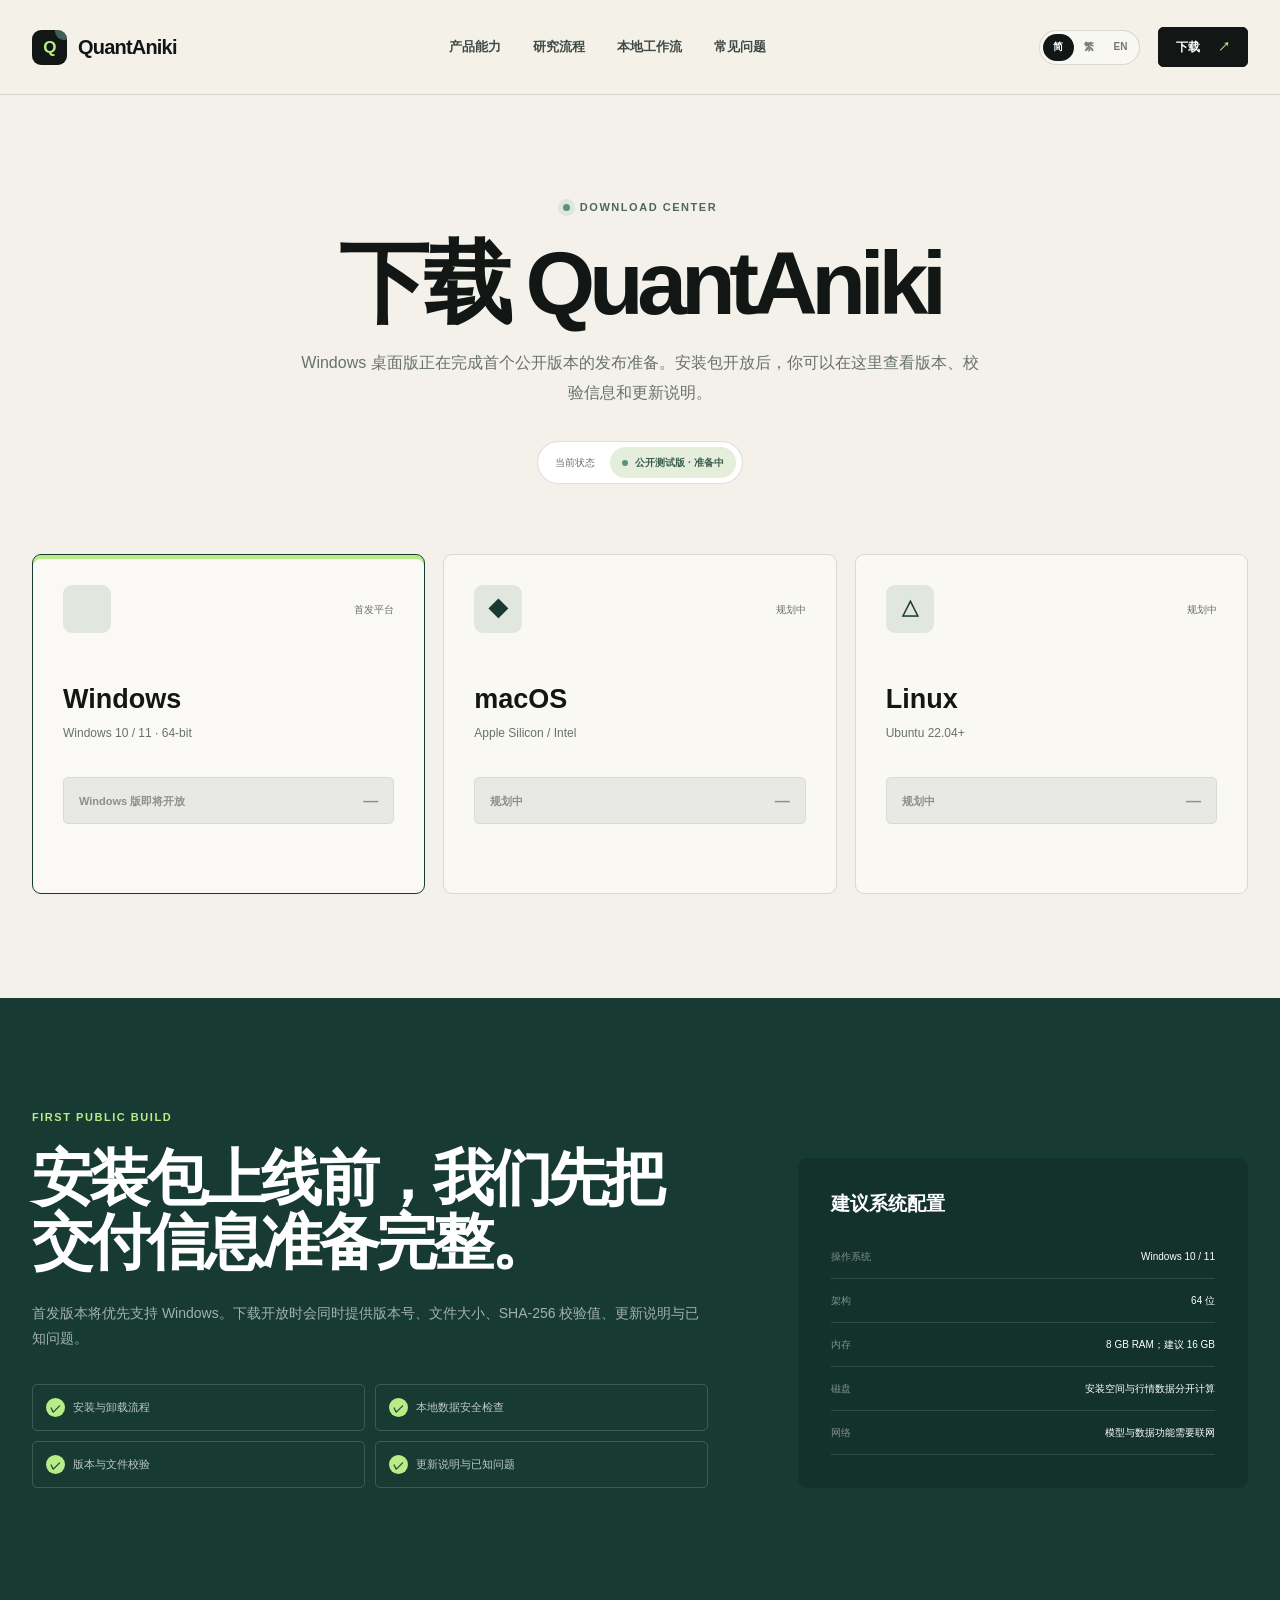
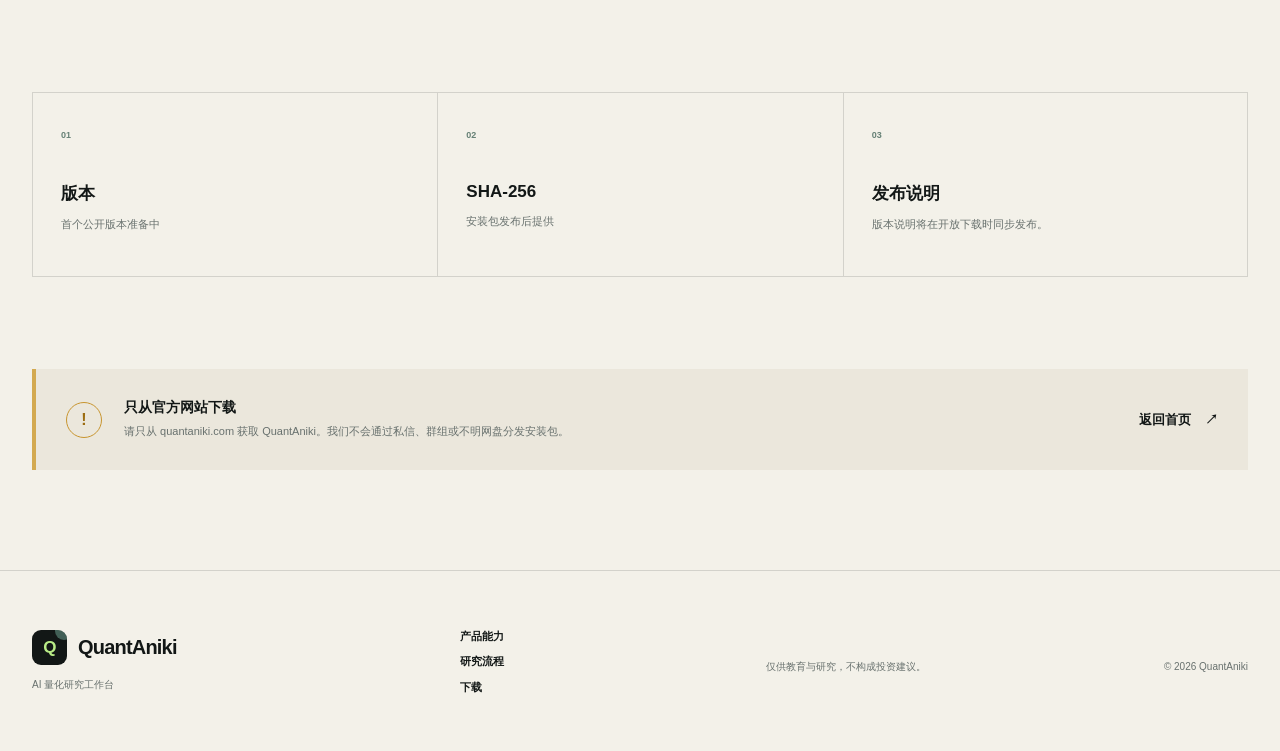
==== commit 3be32240: "Publish multilingual QuantAniki website" ====
--- a/download/index.html
+++ b/download/index.html
@@ -1,10 +1,10 @@
-<!DOCTYPE html><html lang="zh-CN"><head><meta charSet="utf-8"/><meta name="viewport" content="width=device-width, initial-scale=1"/><link rel="stylesheet" href="/assets/index-DWxCPad5.css" data-rsc-css-href="/assets/index-DWxCPad5.css" data-precedence="vite-rsc/importer-resources"/><title>下载 QuantAniki · QuantAniki</title><meta name="description" content="查看 QuantAniki 桌面版支持平台、系统需求与最新发布状态。"/><meta property="og:title" content="QuantAniki — 让策略经得起验证"/><meta property="og:description" content="从策略构建、逻辑分析到回测报告，一个更清晰的量化研究循环。"/><meta property="og:site_name" content="QuantAniki"/><meta property="og:type" content="website"/><meta property="og:locale" content="zh_CN"/><meta name="twitter:card" content="summary_large_image"/><meta name="twitter:title" content="QuantAniki — 让策略经得起验证"/><meta name="twitter:description" content="从策略构建、逻辑分析到回测报告，一个更清晰的量化研究循环。"/>
+<!DOCTYPE html><html lang="zh-CN"><head><meta charSet="utf-8"/><meta name="viewport" content="width=device-width, initial-scale=1"/><link rel="stylesheet" href="/assets/index-B4MnQGq3.css" data-rsc-css-href="/assets/index-B4MnQGq3.css" data-precedence="vite-rsc/importer-resources"/><title>下载 QuantAniki</title><meta name="description" content="Windows 桌面版正在完成首个公开版本的发布准备。安装包开放后，你可以在这里查看版本、校验信息和更新说明。"/><meta name="application-name" content="QuantAniki"/><meta name="author" content="QuantAniki"/><meta name="creator" content="QuantAniki"/><meta name="publisher" content="QuantAniki"/><meta name="robots" content="index, follow"/><meta property="og:title" content="下载 QuantAniki"/><meta property="og:description" content="Windows 桌面版正在完成首个公开版本的发布准备。安装包开放后，你可以在这里查看版本、校验信息和更新说明。"/><meta property="og:url" content="https://quantaniki.com/download"/><meta property="og:site_name" content="QuantAniki"/><meta property="og:type" content="website"/><meta property="og:locale" content="zh_CN"/><meta name="twitter:card" content="summary_large_image"/><meta name="twitter:title" content="下载 QuantAniki"/><meta name="twitter:description" content="Windows 桌面版正在完成首个公开版本的发布准备。安装包开放后，你可以在这里查看版本、校验信息和更新说明。"/><link rel="canonical" href="https://quantaniki.com/download"/><link rel="alternate" hrefLang="zh-CN" href="https://quantaniki.com/download"/><link rel="alternate" hrefLang="zh-Hant" href="https://quantaniki.com/zh-hant/download"/><link rel="alternate" hrefLang="en" href="https://quantaniki.com/en/download"/><link rel="alternate" hrefLang="x-default" href="https://quantaniki.com/download"/>
 <style data-vinext-fonts>@font-face {
   font-family: 'Noto Sans SC';
   font-style: normal;
   font-weight: 400;
   font-display: swap;
-  src: url(C:/Users/xxjin/Desktop/測試/website/.vinext/fonts/noto-sans-sc-241388659032/noto-sans-sc-89709021.woff2) format('woff2');
+  src: url('/fonts/noto-sans-sc-89709021.woff2') format('woff2');
   unicode-range: U+1f1e9-1f1f5, U+1f1f7-1f1ff, U+1f21a, U+1f232, U+1f234-1f237, U+1f250-1f251, U+1f300, U+1f302-1f308, U+1f30a-1f311, U+1f315, U+1f319-1f320, U+1f324, U+1f327, U+1f32a, U+1f32c-1f32d, U+1f330-1f357, U+1f359-1f37e;
 }
 @font-face {
@@ -12,7 +12,7 @@
   font-style: normal;
   font-weight: 400;
   font-display: swap;
-  src: url(C:/Users/xxjin/Desktop/測試/website/.vinext/fonts/noto-sans-sc-241388659032/noto-sans-sc-872174e5.woff2) format('woff2');
+  src: url('/fonts/noto-sans-sc-872174e5.woff2') format('woff2');
   unicode-range: U+fee3, U+fef3, U+ff03-ff04, U+ff07, U+ff0a, U+ff17-ff19, U+ff1c-ff1d, U+ff20-ff3a, U+ff3c, U+ff3e-ff5b, U+ff5d, U+ff61-ff65, U+ff67-ff6a, U+ff6c, U+ff6f-ff78, U+ff7a-ff7d, U+ff80-ff84, U+ff86, U+ff89-ff8e, U+ff92, U+ff97-ff9b, U+ff9d-ff9f, U+ffe0-ffe4, U+ffe6, U+ffe9, U+ffeb, U+ffed, U+fffc, U+1f004, U+1f170-1f171, U+1f192-1f195, U+1f198-1f19a, U+1f1e6-1f1e8;
 }
 @font-face {
@@ -20,7 +20,7 @@
   font-style: normal;
   font-weight: 400;
   font-display: swap;
-  src: url(C:/Users/xxjin/Desktop/測試/website/.vinext/fonts/noto-sans-sc-241388659032/noto-sans-sc-f385bef7.woff2) format('woff2');
+  src: url('/fonts/noto-sans-sc-f385bef7.woff2') format('woff2');
   unicode-range: U+f0a7, U+f0b2, U+f0b7, U+f0c9, U+f0d8, U+f0da, U+f0dc-f0dd, U+f0e0, U+f0e6, U+f0eb, U+f0fc, U+f101, U+f104-f105, U+f107, U+f10b, U+f11b, U+f14b, U+f18a, U+f193, U+f1d6-f1d7, U+f244, U+f27a, U+f296, U+f2ae, U+f471, U+f4b3, U+f610-f611, U+f880-f881, U+f8ec, U+f8f5, U+f8ff, U+f901, U+f90a, U+f92c-f92d, U+f934, U+f937, U+f941, U+f965, U+f967, U+f969, U+f96b, U+f96f, U+f974, U+f978-f979, U+f97e, U+f981, U+f98a, U+f98e, U+f997, U+f99c, U+f9b2, U+f9b5, U+f9ba, U+f9be, U+f9ca, U+f9d0-f9d1, U+f9dd, U+f9e0-f9e1, U+f9e4, U+f9f7, U+fa00-fa01, U+fa08, U+fa0a, U+fa11, U+fb01-fb02, U+fdfc, U+fe0e, U+fe30-fe31, U+fe33-fe44, U+fe49-fe52, U+fe54-fe57, U+fe59-fe66, U+fe68-fe6b, U+fe8e, U+fe92-fe93, U+feae, U+feb8, U+fecb-fecc, U+fee0;
 }
 @font-face {
@@ -28,7 +28,7 @@
   font-style: normal;
   font-weight: 400;
   font-display: swap;
-  src: url(C:/Users/xxjin/Desktop/測試/website/.vinext/fonts/noto-sans-sc-241388659032/noto-sans-sc-eb202dc0.woff2) format('woff2');
+  src: url('/fonts/noto-sans-sc-eb202dc0.woff2') format('woff2');
   unicode-range: U+9f83, U+9f85-9f8d, U+9f90-9f91, U+9f94-9f96, U+9f98, U+9f9b-9f9c, U+9f9e, U+9fa0, U+9fa2, U+9ff0-9fff, U+a001, U+a007, U+a025, U+a046-a047, U+a057, U+a072, U+a078-a079, U+a083, U+a085, U+a100, U+a118, U+a132, U+a134, U+a1f4, U+a242, U+a4a6, U+a4aa, U+a4b0-a4b1, U+a4b3, U+a9c1-a9c2, U+ac00-ac01, U+ac04, U+ac08, U+ac10-ac11, U+ac13-ac16, U+ac19, U+ac1c-ac1d, U+ac24, U+ac70-ac71, U+ac74, U+ac77-ac78, U+ac80-ac81, U+ac83, U+ac8c, U+ac90, U+ac9f-aca0, U+aca8-aca9, U+acac, U+acb0, U+acbd, U+acc1, U+acc4, U+ace0-ace1, U+ace4, U+ace8, U+acf3, U+acf5, U+acfc-acfd, U+ad00, U+ad0c, U+ad11, U+ad1c, U+ad34, U+ad50, U+ad64, U+ad6c, U+ad70, U+ad74, U+ad7f, U+ad81, U+ad8c, U+adc0, U+adc8, U+addc, U+ade0, U+adf8-adf9, U+adfc, U+ae00, U+ae08-ae09, U+ae0b, U+ae30, U+ae34, U+ae38, U+ae40, U+ae4a, U+ae4c, U+ae54, U+ae68, U+aebc, U+aed8, U+af2c-af2d;
 }
 @font-face {
@@ -36,7 +36,7 @@
   font-style: normal;
   font-weight: 400;
   font-display: swap;
-  src: url(C:/Users/xxjin/Desktop/測試/website/.vinext/fonts/noto-sans-sc-241388659032/noto-sans-sc-dbf8b437.woff2) format('woff2');
+  src: url('/fonts/noto-sans-sc-dbf8b437.woff2') format('woff2');
   unicode-range: U+9e30-9e33, U+9e35-9e3b, U+9e3e, U+9e40-9e44, U+9e46-9e4e, U+9e51, U+9e53, U+9e55-9e58, U+9e5a-9e5c, U+9e5e-9e63, U+9e66-9e6e, U+9e71, U+9e73, U+9e75, U+9e78-9e79, U+9e7c-9e7e, U+9e82, U+9e86-9e88, U+9e8b-9e8c, U+9e90-9e91, U+9e93, U+9e95, U+9e97, U+9e9d, U+9ea4-9ea5, U+9ea9-9eaa, U+9eb4-9eb5, U+9eb8-9eba, U+9ebc-9ebf, U+9ec3, U+9ec9, U+9ecd, U+9ed0, U+9ed2-9ed3, U+9ed5-9ed6, U+9ed9, U+9edc-9edd, U+9edf-9ee0, U+9ee2, U+9ee5, U+9ee7-9eea, U+9eef, U+9ef1, U+9ef3-9ef4, U+9ef6, U+9ef9, U+9efb-9efc, U+9efe, U+9f0b, U+9f0d, U+9f10, U+9f14, U+9f17, U+9f19, U+9f22, U+9f29, U+9f2c, U+9f2f, U+9f31, U+9f37, U+9f39, U+9f3d-9f3e, U+9f41, U+9f4a-9f4b, U+9f51-9f52, U+9f61-9f63, U+9f66-9f67, U+9f80-9f81;
 }
 @font-face {
@@ -44,7 +44,7 @@
   font-style: normal;
   font-weight: 400;
   font-display: swap;
-  src: url(C:/Users/xxjin/Desktop/測試/website/.vinext/fonts/noto-sans-sc-241388659032/noto-sans-sc-26d833f2.woff2) format('woff2');
+  src: url('/fonts/noto-sans-sc-26d833f2.woff2') format('woff2');
   unicode-range: U+9c82-9c83, U+9c85-9c8c, U+9c8e-9c92, U+9c94-9c9b, U+9c9e-9ca3, U+9ca5-9ca7, U+9ca9, U+9cab, U+9cad-9cae, U+9cb1-9cb7, U+9cb9-9cbd, U+9cbf-9cc0, U+9cc3, U+9cc5-9cc7, U+9cc9-9cd1, U+9cd3-9cda, U+9cdc-9cdd, U+9cdf, U+9ce1-9ce3, U+9ce5, U+9ce9, U+9cee-9cef, U+9cf3-9cf4, U+9cf6, U+9cfc-9cfd, U+9d02, U+9d08-9d09, U+9d12, U+9d1b, U+9d1e, U+9d26, U+9d28, U+9d37, U+9d3b, U+9d3f, U+9d51, U+9d59, U+9d5c-9d5d, U+9d5f-9d61, U+9d6c, U+9d70, U+9d72, U+9d7a, U+9d7e, U+9d84, U+9d89, U+9d8f, U+9d92, U+9daf, U+9db4, U+9db8, U+9dbc, U+9dc4, U+9dc7, U+9dc9, U+9dd7, U+9ddf, U+9df2, U+9df9-9dfa, U+9e0a, U+9e11, U+9e1a, U+9e1e, U+9e20, U+9e22, U+9e28-9e2c, U+9e2e-9e2f;
 }
 @font-face {
@@ -52,7 +52,7 @@
   font-style: normal;
   font-weight: 400;
   font-display: swap;
-  src: url(C:/Users/xxjin/Desktop/測試/website/.vinext/fonts/noto-sans-sc-241388659032/noto-sans-sc-5b294bf7.woff2) format('woff2');
+  src: url('/fonts/noto-sans-sc-5b294bf7.woff2') format('woff2');
   unicode-range: U+9a80, U+9a83, U+9a85, U+9a88-9a8a, U+9a8d-9a8e, U+9a90, U+9a92-9a93, U+9a95-9a96, U+9a98-9a99, U+9a9b-9aa2, U+9aa5, U+9aa7, U+9aaf-9ab1, U+9ab5-9ab6, U+9ab9-9aba, U+9ac0-9ac4, U+9ac8, U+9acb-9acc, U+9ace-9acf, U+9ad1-9ad2, U+9ad9, U+9adf, U+9ae1, U+9ae3, U+9aea-9aeb, U+9aed-9aef, U+9af4, U+9af9, U+9afb, U+9b03-9b04, U+9b06, U+9b08, U+9b0d, U+9b0f-9b10, U+9b13, U+9b18, U+9b1a, U+9b1f, U+9b22-9b23, U+9b25, U+9b27-9b28, U+9b2a, U+9b2f, U+9b31-9b32, U+9b3b, U+9b43, U+9b46-9b49, U+9b4d-9b4e, U+9b51, U+9b56, U+9b58, U+9b5a, U+9b5c, U+9b5f, U+9b61-9b62, U+9b6f, U+9b77, U+9b80, U+9b88, U+9b8b, U+9b8e, U+9b91, U+9b9f-9ba0, U+9ba8, U+9baa-9bab, U+9bad-9bae, U+9bb0-9bb1, U+9bb8, U+9bc9-9bca, U+9bd3, U+9bd6, U+9bdb, U+9be8, U+9bf0-9bf1, U+9c02, U+9c10, U+9c15, U+9c24, U+9c2d, U+9c32, U+9c39, U+9c3b, U+9c40, U+9c47-9c49, U+9c53, U+9c57, U+9c64, U+9c72, U+9c77-9c78, U+9c7b, U+9c7f-9c80;
 }
 @font-face {
@@ -60,7 +60,7 @@
   font-style: normal;
   font-weight: 400;
   font-display: swap;
-  src: url(C:/Users/xxjin/Desktop/測試/website/.vinext/fonts/noto-sans-sc-241388659032/noto-sans-sc-d011b6ff.woff2) format('woff2');
+  src: url('/fonts/noto-sans-sc-d011b6ff.woff2') format('woff2');
   unicode-range: U+98dd, U+98e1-98e2, U+98e7-98ea, U+98ec, U+98ee-98ef, U+98f2, U+98f4, U+98fc-98fe, U+9903, U+9905, U+9908, U+990a, U+990c-990d, U+9913-9914, U+9918, U+991a-991b, U+991e, U+9921, U+9928, U+992c, U+992e, U+9935, U+9938-9939, U+993d-993e, U+9945, U+994b-994c, U+9951-9952, U+9954-9955, U+9957, U+995e, U+9963, U+9966-9969, U+996b-996c, U+996f, U+9974-9975, U+9977-9979, U+997d-997e, U+9980-9981, U+9983-9984, U+9987, U+998a-998b, U+998d-9991, U+9993-9995, U+9997-9998, U+99a5, U+99ab, U+99ad-99ae, U+99b1, U+99b3-99b4, U+99bc, U+99bf, U+99c1, U+99c3-99c6, U+99cc, U+99d0, U+99d2, U+99d5, U+99db, U+99dd, U+99e1, U+99ed, U+99f1, U+99ff, U+9a01, U+9a03-9a04, U+9a0e-9a0f, U+9a11-9a13, U+9a19, U+9a1b, U+9a28, U+9a2b, U+9a30, U+9a32, U+9a37, U+9a40, U+9a45, U+9a4a, U+9a4d-9a4e, U+9a52, U+9a55, U+9a57, U+9a5a-9a5b, U+9a5f, U+9a62, U+9a65, U+9a69, U+9a6b, U+9a6e, U+9a75, U+9a77-9a7a, U+9a7d;
 }
 @font-face {
@@ -68,7 +68,7 @@
   font-style: normal;
   font-weight: 400;
   font-display: swap;
-  src: url(C:/Users/xxjin/Desktop/測試/website/.vinext/fonts/noto-sans-sc-241388659032/noto-sans-sc-c0877205.woff2) format('woff2');
+  src: url('/fonts/noto-sans-sc-c0877205.woff2') format('woff2');
   unicode-range: U+975b-975c, U+9763, U+9765-9766, U+976c-976d, U+9773, U+9776, U+977a, U+977c, U+9784-9785, U+978e-978f, U+9791-9792, U+9794-9795, U+9798, U+979a, U+979e, U+97a3, U+97a5-97a6, U+97a8, U+97ab-97ac, U+97ae-97af, U+97b2, U+97b4, U+97c6, U+97cb-97cc, U+97d3, U+97d8, U+97dc, U+97e1, U+97ea-97eb, U+97ee, U+97fb, U+97fe-97ff, U+9801-9803, U+9805-9806, U+9808, U+980c, U+9810-9814, U+9817-9818, U+981e, U+9820-9821, U+9824, U+9828, U+982b-982d, U+9830, U+9834, U+9838-9839, U+983c, U+9846, U+984d-984f, U+9851-9852, U+9854-9855, U+9857-9858, U+985a-985b, U+9862-9863, U+9865, U+9867, U+986b, U+986f-9871, U+9877-9878, U+987c, U+9880, U+9883, U+9885, U+9889, U+988b-988f, U+9893-9895, U+9899-989b, U+989e-989f, U+98a1-98a2, U+98a5-98a7, U+98a9, U+98af, U+98b1, U+98b6, U+98ba, U+98be, U+98c3-98c4, U+98c6-98c8, U+98cf-98d6, U+98da-98db;
 }
 @font-face {
@@ -76,7 +76,7 @@
   font-style: normal;
   font-weight: 400;
   font-display: swap;
-  src: url(C:/Users/xxjin/Desktop/測試/website/.vinext/fonts/noto-sans-sc-241388659032/noto-sans-sc-7050bbd1.woff2) format('woff2');
+  src: url('/fonts/noto-sans-sc-7050bbd1.woff2') format('woff2');
   unicode-range: U+95c4-95ca, U+95cc-95cd, U+95d4-95d6, U+95d8, U+95e1-95e2, U+95e9, U+95f0-95f1, U+95f3, U+95f6, U+95fc, U+95fe-95ff, U+9602-9604, U+9606-960d, U+960f, U+9611-9613, U+9615-9617, U+9619-961b, U+961d, U+9621, U+9628, U+962f, U+963c-963e, U+9641-9642, U+9649, U+9654, U+965b-965f, U+9661, U+9663, U+9665, U+9667-9668, U+966c, U+9670, U+9672-9674, U+9678, U+967a, U+967d, U+9682, U+9685, U+9688, U+968a, U+968d-968e, U+9695, U+9697-9698, U+969e, U+96a0, U+96a3-96a4, U+96a8, U+96aa, U+96b0-96b1, U+96b3-96b4, U+96b7-96b9, U+96bb-96bd, U+96c9, U+96cb, U+96ce, U+96d1-96d2, U+96d6, U+96d9, U+96db-96dc, U+96de, U+96e0, U+96e3, U+96e9, U+96eb, U+96f0-96f2, U+96f9, U+96ff, U+9701-9702, U+9705, U+9708, U+970a, U+970e-970f, U+9711, U+9719, U+9727, U+972a, U+972d, U+9730, U+973d, U+9742, U+9744, U+9748-9749, U+9750-9751, U+975a;
 }
 @font-face {
@@ -84,7 +84,7 @@
   font-style: normal;
   font-weight: 400;
   font-display: swap;
-  src: url(C:/Users/xxjin/Desktop/測試/website/.vinext/fonts/noto-sans-sc-241388659032/noto-sans-sc-029585c2.woff2) format('woff2');
+  src: url('/fonts/noto-sans-sc-029585c2.woff2') format('woff2');
   unicode-range: U+94f5, U+94f7, U+94f9, U+94fb-94fd, U+94ff, U+9503-9504, U+9506-9507, U+9509-950a, U+950d-950f, U+9511-9518, U+951a-9520, U+9522, U+9528-952d, U+9530-953a, U+953c-953f, U+9543-9546, U+9548-9550, U+9552-9555, U+9557-955b, U+955d-9568, U+956a-956d, U+9570-9574, U+9583, U+9586, U+9589, U+958e-958f, U+9591-9592, U+9594, U+9598-9599, U+959e-95a0, U+95a2-95a6, U+95a8-95b2, U+95b4, U+95b8-95c3;
 }
 @font-face {
@@ -92,7 +92,7 @@
   font-style: normal;
   font-weight: 400;
   font-display: swap;
-  src: url(C:/Users/xxjin/Desktop/測試/website/.vinext/fonts/noto-sans-sc-241388659032/noto-sans-sc-e1cd4d1c.woff2) format('woff2');
+  src: url('/fonts/noto-sans-sc-e1cd4d1c.woff2') format('woff2');
   unicode-range: U+941c-942b, U+942d-942e, U+9432-9433, U+9435, U+9438, U+943a, U+943e, U+9444, U+944a, U+9451-9452, U+945a, U+9462-9463, U+9465, U+9470-9487, U+948a-9492, U+9494-9498, U+949a, U+949c-949d, U+94a1, U+94a3-94a4, U+94a8, U+94aa-94ad, U+94af, U+94b2, U+94b4-94ba, U+94bc-94c0, U+94c4, U+94c6-94db, U+94de-94ec, U+94ee-94f1, U+94f3;
 }
 @font-face {
@@ -100,7 +100,7 @@
   font-style: normal;
   font-weight: 400;
   font-display: swap;
-  src: url(C:/Users/xxjin/Desktop/測試/website/.vinext/fonts/noto-sans-sc-241388659032/noto-sans-sc-d81f9b58.woff2) format('woff2');
+  src: url('/fonts/noto-sans-sc-d81f9b58.woff2') format('woff2');
   unicode-range: U+92ec-92ed, U+92f0, U+92f3, U+92f8, U+92fc, U+9304, U+9306, U+9310, U+9312, U+9315, U+9318, U+931a, U+931e, U+9320-9322, U+9324, U+9326-9329, U+932b-932c, U+932f, U+9331-9332, U+9335-9336, U+933e, U+9340-9341, U+934a-9360, U+9362-9363, U+9365-936b, U+936e, U+9375, U+937e, U+9382, U+938a, U+938c, U+938f, U+9393-9394, U+9396-9397, U+939a, U+93a2, U+93a7, U+93ac-93cd, U+93d0-93d1, U+93d6-93d8, U+93de-93df, U+93e1-93e2, U+93e4, U+93f8, U+93fb, U+93fd, U+940e-941a;
 }
 @font-face {
@@ -108,7 +108,7 @@
   font-style: normal;
   font-weight: 400;
   font-display: swap;
-  src: url(C:/Users/xxjin/Desktop/測試/website/.vinext/fonts/noto-sans-sc-241388659032/noto-sans-sc-b8b2d6b7.woff2) format('woff2');
+  src: url('/fonts/noto-sans-sc-b8b2d6b7.woff2') format('woff2');
   unicode-range: U+9163-9164, U+9169, U+9170, U+9172, U+9174, U+9179-917a, U+917d-917e, U+9182-9183, U+9185, U+918c-918d, U+9190-9191, U+919a, U+919c, U+91a1-91a4, U+91a8, U+91aa-91af, U+91b4-91b5, U+91b8, U+91ba, U+91be, U+91c0-91c1, U+91c6, U+91c8, U+91cb, U+91d0, U+91d2, U+91d7-91d8, U+91dd, U+91e3, U+91e6-91e7, U+91ed, U+91f0, U+91f5, U+91f9, U+9200, U+9205, U+9207-920a, U+920d-920e, U+9210, U+9214-9215, U+921c, U+921e, U+9221, U+9223-9227, U+9229-922a, U+922d, U+9234-9235, U+9237, U+9239-923a, U+923c-9240, U+9244-9246, U+9249, U+924e-924f, U+9251, U+9253, U+9257, U+925b, U+925e, U+9262, U+9264-9266, U+9268, U+926c, U+926f, U+9271, U+927b, U+927e, U+9280, U+9283, U+9285-928a, U+928e, U+9291, U+9293, U+9296, U+9298, U+929c-929d, U+92a8, U+92ab-92ae, U+92b3, U+92b6-92b7, U+92b9, U+92c1, U+92c5-92c6, U+92c8, U+92cc, U+92d0, U+92d2, U+92e4, U+92ea;
 }
 @font-face {
@@ -116,7 +116,7 @@
   font-style: normal;
   font-weight: 400;
   font-display: swap;
-  src: url(C:/Users/xxjin/Desktop/測試/website/.vinext/fonts/noto-sans-sc-241388659032/noto-sans-sc-97d54302.woff2) format('woff2');
+  src: url('/fonts/noto-sans-sc-97d54302.woff2') format('woff2');
   unicode-range: U+9004, U+900b, U+9011, U+9015-9016, U+901e, U+9021, U+9026, U+902d, U+902f, U+9031, U+9035-9036, U+9039-903a, U+9041, U+9044-9046, U+904a, U+904f-9052, U+9054-9055, U+9058-9059, U+905b-905e, U+9060-9062, U+9068-9069, U+906f, U+9072, U+9074, U+9076-907a, U+907c-907d, U+9081, U+9083, U+9085, U+9087-908b, U+908f, U+9095, U+9097, U+9099-909b, U+909d, U+90a0-90a1, U+90a8-90a9, U+90ac, U+90b0, U+90b2-90b4, U+90b6, U+90b8, U+90ba, U+90bd-90be, U+90c3-90c5, U+90c7-90c8, U+90cf-90d0, U+90d3, U+90d5, U+90d7, U+90da-90dc, U+90de, U+90e2, U+90e4, U+90e6-90e7, U+90ea-90eb, U+90ef, U+90f4-90f5, U+90f7, U+90fe-9100, U+9104, U+9109, U+910c, U+9112, U+9114-9115, U+9118, U+911c, U+911e, U+9120, U+9122-9123, U+9127, U+912d, U+912f-9132, U+9139-913a, U+9143, U+9146, U+9149-914a, U+914c, U+914e-9150, U+9154, U+9157, U+915a, U+915d-915e, U+9161-9162;
 }
 @font-face {
@@ -124,7 +124,7 @@
   font-style: normal;
   font-weight: 400;
   font-display: swap;
-  src: url(C:/Users/xxjin/Desktop/測試/website/.vinext/fonts/noto-sans-sc-241388659032/noto-sans-sc-f351b5e0.woff2) format('woff2');
+  src: url('/fonts/noto-sans-sc-f351b5e0.woff2') format('woff2');
   unicode-range: U+8e41-8e42, U+8e47, U+8e49-8e4b, U+8e50-8e53, U+8e59-8e5a, U+8e5f-8e60, U+8e64, U+8e69, U+8e6c, U+8e70, U+8e74, U+8e76, U+8e7a-8e7c, U+8e7f, U+8e84-8e85, U+8e87, U+8e89, U+8e8b, U+8e8d, U+8e8f-8e90, U+8e94, U+8e99, U+8e9c, U+8e9e, U+8eaa, U+8eac, U+8eb0, U+8eb6, U+8ec0, U+8ec6, U+8eca-8ece, U+8ed2, U+8eda, U+8edf, U+8ee2, U+8eeb, U+8ef8, U+8efb-8efe, U+8f03, U+8f09, U+8f0b, U+8f12-8f15, U+8f1b, U+8f1d, U+8f1f, U+8f29-8f2a, U+8f2f, U+8f36, U+8f38, U+8f3b, U+8f3e-8f3f, U+8f44-8f45, U+8f49, U+8f4d-8f4e, U+8f5f, U+8f6b, U+8f6d, U+8f71-8f73, U+8f75-8f76, U+8f78-8f7a, U+8f7c, U+8f7e, U+8f81-8f82, U+8f84, U+8f87, U+8f8a-8f8b, U+8f8d-8f8f, U+8f94-8f95, U+8f97-8f9a, U+8fa6, U+8fad-8faf, U+8fb2, U+8fb5-8fb7, U+8fba-8fbc, U+8fbf, U+8fc2, U+8fcb, U+8fcd, U+8fd3, U+8fd5, U+8fd7, U+8fda, U+8fe2-8fe5, U+8fe8-8fe9, U+8fee, U+8ff3-8ff4, U+8ff8, U+8ffa;
 }
 @font-face {
@@ -132,7 +132,7 @@
   font-style: normal;
   font-weight: 400;
   font-display: swap;
-  src: url(C:/Users/xxjin/Desktop/測試/website/.vinext/fonts/noto-sans-sc-241388659032/noto-sans-sc-1dbbfe68.woff2) format('woff2');
+  src: url('/fonts/noto-sans-sc-1dbbfe68.woff2') format('woff2');
   unicode-range: U+8cbd, U+8cbf-8cc4, U+8cc7-8cc8, U+8cca, U+8ccd, U+8cd1, U+8cd3, U+8cdb-8cdc, U+8cde, U+8ce0, U+8ce2-8ce4, U+8ce6-8ce8, U+8cea, U+8ced, U+8cf4, U+8cf8, U+8cfa, U+8cfc-8cfd, U+8d04-8d05, U+8d07-8d08, U+8d0a, U+8d0d, U+8d0f, U+8d13-8d14, U+8d16, U+8d1b, U+8d20, U+8d30, U+8d32-8d33, U+8d36, U+8d3b, U+8d3d, U+8d40, U+8d42-8d43, U+8d45-8d46, U+8d48-8d4a, U+8d4d, U+8d51, U+8d53, U+8d55, U+8d59, U+8d5c-8d5d, U+8d5f, U+8d61, U+8d66-8d67, U+8d6a, U+8d6d, U+8d71, U+8d73, U+8d84, U+8d90-8d91, U+8d94-8d95, U+8d99, U+8da8, U+8daf, U+8db1, U+8db5, U+8db8, U+8dba, U+8dbc, U+8dbf, U+8dc2, U+8dc4, U+8dc6, U+8dcb, U+8dce-8dcf, U+8dd6-8dd7, U+8dda-8ddb, U+8dde, U+8de1, U+8de3-8de4, U+8de9, U+8deb-8dec, U+8df0-8df1, U+8df6-8dfd, U+8e05, U+8e07, U+8e09-8e0a, U+8e0c, U+8e0e, U+8e10, U+8e14, U+8e1d-8e1f, U+8e23, U+8e26, U+8e2b-8e31, U+8e34-8e35, U+8e39-8e3a, U+8e3d, U+8e40;
 }
 @font-face {
@@ -140,7 +140,7 @@
   font-style: normal;
   font-weight: 400;
   font-display: swap;
-  src: url(C:/Users/xxjin/Desktop/測試/website/.vinext/fonts/noto-sans-sc-241388659032/noto-sans-sc-e3ccf881.woff2) format('woff2');
+  src: url('/fonts/noto-sans-sc-e3ccf881.woff2') format('woff2');
   unicode-range: U+8b80, U+8b83, U+8b8a, U+8b8c, U+8b90, U+8b93, U+8b99-8b9a, U+8ba0, U+8ba3, U+8ba5-8ba7, U+8baa-8bac, U+8bb4-8bb5, U+8bb7, U+8bb9, U+8bc2-8bc3, U+8bc5, U+8bcb-8bcc, U+8bce-8bd0, U+8bd2-8bd4, U+8bd6, U+8bd8-8bd9, U+8bdc, U+8bdf, U+8be3-8be4, U+8be7-8be9, U+8beb-8bec, U+8bee, U+8bf0, U+8bf2-8bf3, U+8bf6, U+8bf9, U+8bfc-8bfd, U+8bff-8c00, U+8c02, U+8c04, U+8c06-8c07, U+8c0c, U+8c0f, U+8c11-8c12, U+8c14-8c1b, U+8c1d-8c21, U+8c24-8c25, U+8c27, U+8c2a-8c2c, U+8c2e-8c30, U+8c32-8c36, U+8c3f, U+8c47-8c4c, U+8c4e-8c50, U+8c54-8c56, U+8c62, U+8c68, U+8c6c, U+8c73, U+8c78, U+8c7a, U+8c82, U+8c85, U+8c89-8c8a, U+8c8d-8c8e, U+8c90, U+8c93-8c94, U+8c98, U+8c9d-8c9e, U+8ca0-8ca2, U+8ca7-8cac, U+8caf-8cb0, U+8cb3-8cb4, U+8cb6-8cb9, U+8cbb-8cbc;
 }
 @font-face {
@@ -148,7 +148,7 @@
   font-style: normal;
   font-weight: 400;
   font-display: swap;
-  src: url(C:/Users/xxjin/Desktop/測試/website/.vinext/fonts/noto-sans-sc-241388659032/noto-sans-sc-263a8925.woff2) format('woff2');
+  src: url('/fonts/noto-sans-sc-263a8925.woff2') format('woff2');
   unicode-range: U+8a15-8a18, U+8a1a-8a1b, U+8a1d, U+8a1f, U+8a22-8a23, U+8a25, U+8a2b, U+8a2d, U+8a31, U+8a33-8a34, U+8a36-8a38, U+8a3a, U+8a3c, U+8a3e, U+8a40-8a41, U+8a46, U+8a48, U+8a50, U+8a52, U+8a54-8a55, U+8a58, U+8a5b, U+8a5d-8a63, U+8a66, U+8a69-8a6b, U+8a6d-8a6e, U+8a70, U+8a72-8a73, U+8a7a, U+8a85, U+8a87, U+8a8a, U+8a8c-8a8d, U+8a90-8a92, U+8a95, U+8a98, U+8aa0-8aa1, U+8aa3-8aa6, U+8aa8-8aa9, U+8aac-8aae, U+8ab0, U+8ab2, U+8ab8-8ab9, U+8abc, U+8abe-8abf, U+8ac7, U+8acf, U+8ad2, U+8ad6-8ad7, U+8adb-8adc, U+8adf, U+8ae1, U+8ae6-8ae8, U+8aeb, U+8aed-8aee, U+8af1, U+8af3-8af4, U+8af7-8af8, U+8afa, U+8afe, U+8b00-8b02, U+8b07, U+8b0a, U+8b0c, U+8b0e, U+8b10, U+8b17, U+8b19, U+8b1b, U+8b1d, U+8b20-8b21, U+8b26, U+8b28, U+8b2c, U+8b33, U+8b39, U+8b3e-8b3f, U+8b41, U+8b45, U+8b49, U+8b4c, U+8b4f, U+8b57-8b58, U+8b5a, U+8b5c, U+8b5e, U+8b60, U+8b6c, U+8b6f-8b70, U+8b72, U+8b74, U+8b77, U+8b7d;
 }
 @font-face {
@@ -156,7 +156,7 @@
   font-style: normal;
   font-weight: 400;
   font-display: swap;
-  src: url(C:/Users/xxjin/Desktop/測試/website/.vinext/fonts/noto-sans-sc-241388659032/noto-sans-sc-1081e6e8.woff2) format('woff2');
+  src: url('/fonts/noto-sans-sc-1081e6e8.woff2') format('woff2');
   unicode-range: U+8882, U+8884-8886, U+8888, U+888f, U+8892-8893, U+889b, U+88a2, U+88a4, U+88a6, U+88a8, U+88aa, U+88ae, U+88b1, U+88b4, U+88b7, U+88bc, U+88c0, U+88c6-88c9, U+88ce-88cf, U+88d1-88d3, U+88d8, U+88db-88dd, U+88df, U+88e1-88e3, U+88e5, U+88e8, U+88ec, U+88f0-88f1, U+88f3-88f4, U+88fc-88fe, U+8900, U+8902, U+8906-8907, U+8909-890c, U+8912-8915, U+8918-891b, U+8921, U+8925, U+892b, U+8930, U+8932, U+8934, U+8936, U+893b, U+893d, U+8941, U+894c, U+8955-8956, U+8959, U+895c, U+895e-8960, U+8966, U+896a, U+896c, U+896f-8970, U+8972, U+897b, U+897e, U+8980, U+8983, U+8985, U+8987-8988, U+898c, U+898f, U+8993, U+8997, U+899a, U+89a1, U+89a7, U+89a9-89aa, U+89b2-89b3, U+89b7, U+89c0, U+89c7, U+89ca-89cc, U+89ce-89d1, U+89d6, U+89da, U+89dc, U+89de, U+89e5, U+89e7, U+89eb, U+89ef, U+89f1, U+89f3-89f4, U+89f8, U+89ff, U+8a01-8a03, U+8a07-8a0a, U+8a0e-8a0f, U+8a13;
 }
 @font-face {
@@ -164,7 +164,7 @@
   font-style: normal;
   font-weight: 400;
   font-display: swap;
-  src: url(C:/Users/xxjin/Desktop/測試/website/.vinext/fonts/noto-sans-sc-241388659032/noto-sans-sc-f04109b5.woff2) format('woff2');
+  src: url('/fonts/noto-sans-sc-f04109b5.woff2') format('woff2');
   unicode-range: U+86f4, U+86f8-86f9, U+86fb, U+86fe, U+8703, U+8706-870a, U+870d, U+8711-8713, U+871a, U+871e, U+8722-8723, U+8725, U+8729, U+872e, U+8731, U+8734, U+8737, U+873a-873b, U+873e-8740, U+8742, U+8747-8748, U+8753, U+8755, U+8757-8758, U+875d, U+875f, U+8762-8766, U+8768, U+876e, U+8770, U+8772, U+8775, U+8778, U+877b-877e, U+8782, U+8785, U+8788, U+878b, U+8793, U+8797, U+879a, U+879e-87a0, U+87a2-87a3, U+87a8, U+87ab-87ad, U+87af, U+87b3, U+87b5, U+87bd, U+87c0, U+87c4, U+87c6, U+87ca-87cb, U+87d1-87d2, U+87db-87dc, U+87de, U+87e0, U+87e5, U+87ea, U+87ec, U+87ee, U+87f2-87f3, U+87fb, U+87fd-87fe, U+8802-8803, U+8805, U+880a-880b, U+880d, U+8813-8816, U+8819, U+881b, U+881f, U+8821, U+8823, U+8831-8832, U+8835-8836, U+8839, U+883b-883c, U+8844, U+8846, U+884a, U+884e, U+8852-8853, U+8855, U+8859, U+885b, U+885d-885e, U+8862, U+8864, U+8869-886a, U+886e-886f, U+8872, U+8879, U+887d-887f;
 }
 @font-face {
@@ -172,7 +172,7 @@
   font-style: normal;
   font-weight: 400;
   font-display: swap;
-  src: url(C:/Users/xxjin/Desktop/測試/website/.vinext/fonts/noto-sans-sc-241388659032/noto-sans-sc-012abd8d.woff2) format('woff2');
+  src: url('/fonts/noto-sans-sc-012abd8d.woff2') format('woff2');
   unicode-range: U+8548, U+854e, U+8553, U+8556-8557, U+8559, U+855e, U+8561, U+8564-8565, U+8568-856a, U+856d, U+856f-8570, U+8572, U+8576, U+8579-857b, U+8580, U+8585-8586, U+8588, U+858a, U+858f, U+8591, U+8594, U+8599, U+859c, U+85a2, U+85a4, U+85a6, U+85a8-85a9, U+85ab-85ac, U+85ae, U+85b7-85b9, U+85be, U+85c1, U+85c7, U+85cd, U+85d0, U+85d3, U+85d5, U+85dc-85dd, U+85df-85e0, U+85e5-85e6, U+85e8-85ea, U+85f4, U+85f9, U+85fe-85ff, U+8602, U+8605-8607, U+860a-860b, U+8616, U+8618, U+861a, U+8627, U+8629, U+862d, U+8638, U+863c, U+863f, U+864d, U+864f, U+8652-8655, U+865b-865c, U+865f, U+8662, U+8667, U+866c, U+866e, U+8671, U+8675, U+867a-867c, U+867f, U+868b, U+868d, U+8693, U+869c-869d, U+86a1, U+86a3-86a4, U+86a7-86a9, U+86ac, U+86af-86b1, U+86b4-86b6, U+86ba, U+86c0, U+86c4, U+86c6, U+86c9-86ca, U+86cd-86d1, U+86d4, U+86d8, U+86de-86df, U+86e4, U+86e6, U+86e9, U+86ed, U+86ef-86f3;
 }
 @font-face {
@@ -180,7 +180,7 @@
   font-style: normal;
   font-weight: 400;
   font-display: swap;
-  src: url(C:/Users/xxjin/Desktop/測試/website/.vinext/fonts/noto-sans-sc-241388659032/noto-sans-sc-7f246ec9.woff2) format('woff2');
+  src: url('/fonts/noto-sans-sc-7f246ec9.woff2') format('woff2');
   unicode-range: U+83c5, U+83c8-83c9, U+83cb, U+83d1, U+83d3-83d6, U+83d8, U+83db, U+83dd, U+83df, U+83e1, U+83e5, U+83ea-83eb, U+83f0, U+83f4, U+83f8-83f9, U+83fb, U+83fd, U+83ff, U+8401, U+8406, U+840a-840b, U+840f, U+8411, U+8418, U+841c, U+8420, U+8422-8424, U+8426, U+8429, U+842c, U+8438-8439, U+843b-843c, U+843f, U+8446-8447, U+8449, U+844e, U+8451-8452, U+8456, U+8459-845a, U+845c, U+8462, U+8466, U+846d, U+846f-8470, U+8473, U+8476-8478, U+847a, U+847d, U+8484-8485, U+8487, U+8489, U+848c, U+848e, U+8490, U+8493-8494, U+8497, U+849b, U+849e-849f, U+84a1, U+84a5, U+84a8, U+84af, U+84b4, U+84b9-84bf, U+84c1-84c2, U+84c5-84c7, U+84ca-84cb, U+84cd, U+84d0-84d1, U+84d3, U+84d6, U+84df-84e0, U+84e2-84e3, U+84e5-84e7, U+84ee, U+84f3, U+84f6, U+84fa, U+84fc, U+84ff-8500, U+850c, U+8511, U+8514-8515, U+8517-8518, U+851f, U+8523, U+8525-8526, U+8529, U+852b, U+852d, U+8532, U+8534-8535, U+8538-853a, U+853c, U+8543, U+8545;
 }
 @font-face {
@@ -188,7 +188,7 @@
   font-style: normal;
   font-weight: 400;
   font-display: swap;
-  src: url(C:/Users/xxjin/Desktop/測試/website/.vinext/fonts/noto-sans-sc-241388659032/noto-sans-sc-7b737b1b.woff2) format('woff2');
+  src: url('/fonts/noto-sans-sc-7b737b1b.woff2') format('woff2');
   unicode-range: U+82bc, U+82be, U+82c0-82c2, U+82c4-82c8, U+82ca-82cc, U+82ce, U+82d0, U+82d2-82d3, U+82d5-82d6, U+82d8-82d9, U+82dc-82de, U+82e0-82e4, U+82e7, U+82e9-82eb, U+82ed-82ee, U+82f3-82f4, U+82f7-82f8, U+82fa-8301, U+8306-8308, U+830c-830d, U+830f, U+8311, U+8313-8315, U+8318, U+831a-831b, U+831d, U+8324, U+8327, U+832a, U+832c-832d, U+832f, U+8331-8334, U+833a-833c, U+8340, U+8343-8345, U+8347-8348, U+834a, U+834c, U+834f, U+8351, U+8356, U+8358-835c, U+835e, U+8360, U+8364-8366, U+8368-836a, U+836c-836e, U+8373, U+8378, U+837b-837d, U+837f-8380, U+8382, U+8388, U+838a-838b, U+8392, U+8394, U+8396, U+8398-8399, U+839b-839c, U+83a0, U+83a2-83a3, U+83a8-83aa, U+83ae-83b0, U+83b3-83b4, U+83b6, U+83b8, U+83ba, U+83bc-83bd, U+83bf-83c0, U+83c2;
 }
 @font-face {
@@ -196,7 +196,7 @@
   font-style: normal;
   font-weight: 400;
   font-display: swap;
-  src: url(C:/Users/xxjin/Desktop/測試/website/.vinext/fonts/noto-sans-sc-241388659032/noto-sans-sc-1dbca8d2.woff2) format('woff2');
+  src: url('/fonts/noto-sans-sc-1dbca8d2.woff2') format('woff2');
   unicode-range: U+8166-8169, U+816b, U+816d, U+8171, U+8173-8174, U+8178, U+817c-817d, U+8182, U+8188, U+8191, U+8198-819b, U+81a0, U+81a3, U+81a5-81a6, U+81a9, U+81b6, U+81ba-81bb, U+81bd, U+81bf, U+81c1, U+81c3, U+81c6, U+81c9-81ca, U+81cc-81cd, U+81d1, U+81d3-81d4, U+81d8, U+81db-81dc, U+81de-81df, U+81e5, U+81e7-81e9, U+81eb-81ec, U+81ee-81ef, U+81f5, U+81f8, U+81fa, U+81fc, U+81fe, U+8200-8202, U+8204, U+8208-820a, U+820e-8210, U+8216-8218, U+821b-821c, U+8221-8224, U+8226-8228, U+822b, U+822d, U+822f, U+8232-8234, U+8237-8238, U+823a-823b, U+823e, U+8244, U+8249, U+824b, U+824f, U+8259-825a, U+825f, U+8266, U+8268, U+826e, U+8271, U+8276-8279, U+827d, U+827f, U+8283-8284, U+8288-828a, U+828d-8291, U+8293-8294, U+8296-8298, U+829f-82a1, U+82a3-82a4, U+82a7-82ab, U+82ae, U+82b0, U+82b2, U+82b4-82b6;
 }
 @font-face {
@@ -204,7 +204,7 @@
   font-style: normal;
   font-weight: 400;
   font-display: swap;
-  src: url(C:/Users/xxjin/Desktop/測試/website/.vinext/fonts/noto-sans-sc-241388659032/noto-sans-sc-50988138.woff2) format('woff2');
+  src: url('/fonts/noto-sans-sc-50988138.woff2') format('woff2');
   unicode-range: U+8016, U+8018-8019, U+801c, U+801e, U+8026-802a, U+8031, U+8034-8035, U+8037, U+8043, U+804b, U+804d, U+8052, U+8056, U+8059, U+805e, U+8061, U+8068-8069, U+806e-8074, U+8076-8078, U+807c-8080, U+8082, U+8084-8085, U+8088, U+808f, U+8093, U+809c, U+809f, U+80ab, U+80ad-80ae, U+80b1, U+80b6-80b8, U+80bc-80bd, U+80c2, U+80c4, U+80ca, U+80cd, U+80d1, U+80d4, U+80d7, U+80d9-80db, U+80dd, U+80e0, U+80e4-80e5, U+80e7-80ed, U+80ef-80f1, U+80f3-80f4, U+80fc, U+8101, U+8104-8105, U+8107-8108, U+810c-810e, U+8112-8115, U+8117-8119, U+811b-811f, U+8121-8130, U+8132-8134, U+8137, U+8139, U+813f-8140, U+8142, U+8146, U+8148, U+814d-814e, U+8151, U+8153, U+8158-815a, U+815e, U+8160;
 }
 @font-face {
@@ -212,7 +212,7 @@
   font-style: normal;
   font-weight: 400;
   font-display: swap;
-  src: url(C:/Users/xxjin/Desktop/測試/website/.vinext/fonts/noto-sans-sc-241388659032/noto-sans-sc-85e29ce6.woff2) format('woff2');
+  src: url('/fonts/noto-sans-sc-85e29ce6.woff2') format('woff2');
   unicode-range: U+7ef0-7ef2, U+7ef6, U+7efa-7efb, U+7efe, U+7f01-7f04, U+7f08, U+7f0a-7f12, U+7f17, U+7f19, U+7f1b-7f1c, U+7f1f, U+7f21-7f23, U+7f25-7f28, U+7f2a-7f33, U+7f35-7f37, U+7f3d, U+7f42, U+7f44-7f45, U+7f4c-7f4d, U+7f52, U+7f54, U+7f58-7f59, U+7f5d, U+7f5f-7f61, U+7f63, U+7f65, U+7f68, U+7f70-7f71, U+7f73-7f75, U+7f77, U+7f79, U+7f7d-7f7e, U+7f85-7f86, U+7f88-7f89, U+7f8b-7f8c, U+7f90-7f91, U+7f94-7f96, U+7f98-7f9b, U+7f9d, U+7f9f, U+7fa3, U+7fa7-7fa9, U+7fac-7fb2, U+7fb4, U+7fb6, U+7fb8, U+7fbc, U+7fbf-7fc0, U+7fc3, U+7fca, U+7fcc, U+7fce, U+7fd2, U+7fd5, U+7fd9-7fdb, U+7fdf, U+7fe3, U+7fe5-7fe7, U+7fe9, U+7feb-7fec, U+7fee-7fef, U+7ff1, U+7ff3-7ff4, U+7ff9-7ffa, U+7ffe, U+8004, U+8006, U+800b, U+800e, U+8011-8012, U+8014;
 }
 @font-face {
@@ -220,7 +220,7 @@
   font-style: normal;
   font-weight: 400;
   font-display: swap;
-  src: url(C:/Users/xxjin/Desktop/測試/website/.vinext/fonts/noto-sans-sc-241388659032/noto-sans-sc-2f25561e.woff2) format('woff2');
+  src: url('/fonts/noto-sans-sc-2f25561e.woff2') format('woff2');
   unicode-range: U+7dd2, U+7dd4, U+7dd6-7dd8, U+7dda-7de0, U+7de2-7de6, U+7de8-7ded, U+7def, U+7df1-7df5, U+7df7, U+7df9, U+7dfb-7dfc, U+7dfe-7e02, U+7e04, U+7e08-7e0b, U+7e12, U+7e1b, U+7e1e, U+7e20, U+7e22-7e23, U+7e26, U+7e29, U+7e2b, U+7e2e-7e2f, U+7e31, U+7e37, U+7e39-7e3e, U+7e40, U+7e43-7e44, U+7e46-7e47, U+7e4a-7e4b, U+7e4d-7e4e, U+7e51, U+7e54-7e56, U+7e58-7e5b, U+7e5d-7e5e, U+7e61, U+7e66-7e67, U+7e69-7e6b, U+7e6d, U+7e70, U+7e73, U+7e77, U+7e79, U+7e7b-7e7d, U+7e81-7e82, U+7e8c-7e8d, U+7e8f, U+7e92-7e94, U+7e96, U+7e98, U+7e9a-7e9c, U+7e9e-7e9f, U+7ea1, U+7ea3, U+7ea5, U+7ea8-7ea9, U+7eab, U+7ead-7eae, U+7eb0, U+7ebb, U+7ebe, U+7ec0-7ec2, U+7ec9, U+7ecb-7ecc, U+7ed0, U+7ed4, U+7ed7, U+7edb, U+7ee0-7ee2, U+7ee5-7ee6, U+7ee8, U+7eeb;
 }
 @font-face {
@@ -228,7 +228,7 @@
   font-style: normal;
   font-weight: 400;
   font-display: swap;
-  src: url(C:/Users/xxjin/Desktop/測試/website/.vinext/fonts/noto-sans-sc-241388659032/noto-sans-sc-3991948e.woff2) format('woff2');
+  src: url('/fonts/noto-sans-sc-3991948e.woff2') format('woff2');
   unicode-range: U+7ce8, U+7cec, U+7cf0, U+7cf5-7cf9, U+7cfc, U+7cfe, U+7d00, U+7d04-7d0b, U+7d0d, U+7d10-7d14, U+7d17-7d19, U+7d1b-7d1f, U+7d21, U+7d24-7d26, U+7d28-7d2a, U+7d2c-7d2e, U+7d30-7d31, U+7d33, U+7d35-7d36, U+7d38-7d3a, U+7d40, U+7d42-7d44, U+7d46, U+7d4b-7d4c, U+7d4f, U+7d51, U+7d54-7d56, U+7d58, U+7d5b-7d5c, U+7d5e, U+7d61-7d63, U+7d66, U+7d68, U+7d6a-7d6c, U+7d6f, U+7d71-7d73, U+7d75-7d77, U+7d79-7d7a, U+7d7e, U+7d81, U+7d84-7d8b, U+7d8d, U+7d8f, U+7d91, U+7d94, U+7d96, U+7d98-7d9a, U+7d9c-7da0, U+7da2, U+7da6, U+7daa-7db1, U+7db4-7db8, U+7dba-7dbf, U+7dc1, U+7dc4, U+7dc7-7dc8, U+7dca-7dcd, U+7dcf, U+7dd1;
 }
 @font-face {
@@ -236,7 +236,7 @@
   font-style: normal;
   font-weight: 400;
   font-display: swap;
-  src: url(C:/Users/xxjin/Desktop/測試/website/.vinext/fonts/noto-sans-sc-241388659032/noto-sans-sc-75110373.woff2) format('woff2');
+  src: url('/fonts/noto-sans-sc-75110373.woff2') format('woff2');
   unicode-range: U+7bd3-7bd4, U+7bd9-7bda, U+7bdd, U+7be0-7be1, U+7be4-7be6, U+7be9-7bea, U+7bef, U+7bf4, U+7bf6, U+7bfc, U+7bfe, U+7c01, U+7c03, U+7c07-7c08, U+7c0a-7c0d, U+7c0f, U+7c11, U+7c15-7c16, U+7c19, U+7c1e-7c21, U+7c23-7c24, U+7c26, U+7c28-7c33, U+7c35, U+7c37-7c3b, U+7c3d-7c3e, U+7c40-7c41, U+7c43, U+7c47-7c48, U+7c4c, U+7c50, U+7c53-7c54, U+7c59, U+7c5f-7c60, U+7c63-7c65, U+7c6c, U+7c6e, U+7c72, U+7c74, U+7c79-7c7a, U+7c7c, U+7c81-7c82, U+7c84-7c85, U+7c88, U+7c8a-7c91, U+7c93-7c96, U+7c99, U+7c9b-7c9e, U+7ca0-7ca2, U+7ca6-7ca9, U+7cac, U+7caf-7cb3, U+7cb5-7cb7, U+7cba-7cbd, U+7cbf-7cc2, U+7cc5, U+7cc7-7cc9, U+7ccc-7ccd, U+7cd7, U+7cdc, U+7cde, U+7ce0, U+7ce4-7ce5, U+7ce7;
 }
 @font-face {
@@ -244,7 +244,7 @@
   font-style: normal;
   font-weight: 400;
   font-display: swap;
-  src: url(C:/Users/xxjin/Desktop/測試/website/.vinext/fonts/noto-sans-sc-241388659032/noto-sans-sc-deb0a07b.woff2) format('woff2');
+  src: url('/fonts/noto-sans-sc-deb0a07b.woff2') format('woff2');
   unicode-range: U+7ae6, U+7af4-7af7, U+7afa-7afb, U+7afd-7b0a, U+7b0c, U+7b0e-7b0f, U+7b13, U+7b15-7b16, U+7b18-7b19, U+7b1e-7b20, U+7b22-7b25, U+7b29-7b2b, U+7b2d-7b2e, U+7b30-7b3b, U+7b3e-7b3f, U+7b41-7b42, U+7b44-7b47, U+7b4a, U+7b4c-7b50, U+7b58, U+7b5a, U+7b5c, U+7b60, U+7b66-7b67, U+7b69, U+7b6c-7b6f, U+7b72-7b76, U+7b7b-7b7d, U+7b7f, U+7b82, U+7b85, U+7b87, U+7b8b-7b96, U+7b98-7b99, U+7b9b-7b9f, U+7ba2-7ba4, U+7ba6-7bac, U+7bae-7bb0, U+7bb4, U+7bb7-7bb9, U+7bbb, U+7bc0-7bc1, U+7bc3-7bc4, U+7bc6, U+7bc8-7bcc, U+7bd1;
 }
 @font-face {
@@ -252,7 +252,7 @@
   font-style: normal;
   font-weight: 400;
   font-display: swap;
-  src: url(C:/Users/xxjin/Desktop/測試/website/.vinext/fonts/noto-sans-sc-241388659032/noto-sans-sc-0148b0d2.woff2) format('woff2');
+  src: url('/fonts/noto-sans-sc-0148b0d2.woff2') format('woff2');
   unicode-range: U+798b-798e, U+7992, U+7994-7995, U+7997-7998, U+799a-799c, U+799f, U+79a3-79a6, U+79a8-79ac, U+79ae-79b1, U+79b3-79b5, U+79b8, U+79ba, U+79bf, U+79c2, U+79c6, U+79c8, U+79cf, U+79d5-79d6, U+79dd-79de, U+79e3, U+79e7-79e8, U+79eb, U+79ed, U+79f4, U+79f7-79f8, U+79fa, U+79fe, U+7a02-7a03, U+7a05, U+7a0a, U+7a14, U+7a17, U+7a19, U+7a1c, U+7a1e-7a1f, U+7a23, U+7a25-7a26, U+7a2c, U+7a2e, U+7a30-7a32, U+7a36-7a37, U+7a39, U+7a3c, U+7a40, U+7a42, U+7a47, U+7a49, U+7a4c-7a4f, U+7a51, U+7a55, U+7a5b, U+7a5d-7a5e, U+7a62-7a63, U+7a66, U+7a68-7a69, U+7a6b, U+7a70, U+7a78, U+7a80, U+7a85-7a88, U+7a8a, U+7a90, U+7a93-7a96, U+7a98, U+7a9b-7a9c, U+7a9e, U+7aa0-7aa1, U+7aa3, U+7aa8-7aaa, U+7aac-7ab0, U+7ab3, U+7ab8, U+7aba, U+7abd-7abf, U+7ac4-7ac5, U+7ac7-7ac8, U+7aca, U+7ad1-7ad2, U+7ada-7add, U+7ae1, U+7ae4;
 }
 @font-face {
@@ -260,7 +260,7 @@
   font-style: normal;
   font-weight: 400;
   font-display: swap;
-  src: url(C:/Users/xxjin/Desktop/測試/website/.vinext/fonts/noto-sans-sc-241388659032/noto-sans-sc-0fa39ab0.woff2) format('woff2');
+  src: url('/fonts/noto-sans-sc-0fa39ab0.woff2') format('woff2');
   unicode-range: U+784c, U+784e-7854, U+7856-7857, U+7859-785a, U+7865, U+7869-786a, U+786d, U+786f, U+7876-7877, U+787c, U+787e-787f, U+7881, U+7887-7889, U+7893-7894, U+7898-789e, U+78a1, U+78a3, U+78a5, U+78a9, U+78ad, U+78b2, U+78b4, U+78b6, U+78b9-78ba, U+78bc, U+78bf, U+78c3, U+78c9, U+78cb, U+78d0-78d2, U+78d4, U+78d9-78da, U+78dc, U+78de, U+78e1, U+78e5-78e6, U+78ea, U+78ec, U+78ef, U+78f1-78f2, U+78f4, U+78fa-78fb, U+78fe, U+7901-7902, U+7905, U+7907, U+7909, U+790b-790c, U+790e, U+7910, U+7913, U+7919-791b, U+791e-791f, U+7921, U+7924, U+7926, U+792a-792b, U+7934, U+7936, U+7939, U+793b, U+793d, U+7940, U+7942-7943, U+7945-7947, U+7949-794a, U+794c, U+794e-7951, U+7953-7955, U+7957-795a, U+795c, U+795f-7960, U+7962, U+7964, U+7966-7967, U+7969, U+796b, U+796f, U+7972, U+7974, U+7979, U+797b-797c, U+797e-7980, U+7982, U+7986-7987, U+7989-798a;
 }
 @font-face {
@@ -268,7 +268,7 @@
   font-style: normal;
   font-weight: 400;
   font-display: swap;
-  src: url(C:/Users/xxjin/Desktop/測試/website/.vinext/fonts/noto-sans-sc-241388659032/noto-sans-sc-8ff2b520.woff2) format('woff2');
+  src: url('/fonts/noto-sans-sc-8ff2b520.woff2') format('woff2');
   unicode-range: U+7722, U+7726, U+7728, U+772b-7730, U+7732-7736, U+7739-773a, U+773d-773f, U+7743, U+7746-7747, U+774c-774f, U+7751-7752, U+7758-775a, U+775c-775e, U+7762, U+7765-7766, U+7768-776a, U+776c-776d, U+7771-7772, U+777a, U+777c-777e, U+7780, U+7785, U+7787, U+778b-778d, U+778f-7791, U+7793, U+779e-77a0, U+77a2, U+77a5, U+77ad, U+77af, U+77b4-77b7, U+77bd-77c0, U+77c2, U+77c5, U+77c7, U+77cd, U+77d6-77d7, U+77d9-77da, U+77dd-77de, U+77e7, U+77ea, U+77ec, U+77ef, U+77f8, U+77fb, U+77fd-77fe, U+7800, U+7803, U+7806, U+7809, U+780f-7812, U+7815, U+7817-7818, U+781a-781f, U+7821-7823, U+7825-7827, U+7829, U+782b-7830, U+7832-7833, U+7835, U+7837, U+7839-783c, U+783e, U+7841-7844, U+7847-7849, U+784b;
 }
 @font-face {
@@ -276,7 +276,7 @@
   font-style: normal;
   font-weight: 400;
   font-display: swap;
-  src: url(C:/Users/xxjin/Desktop/測試/website/.vinext/fonts/noto-sans-sc-241388659032/noto-sans-sc-13310815.woff2) format('woff2');
+  src: url('/fonts/noto-sans-sc-13310815.woff2') format('woff2');
   unicode-range: U+7613-7619, U+761b-761d, U+761f-7622, U+7625, U+7627-762a, U+762e-7630, U+7632-7635, U+7638-763a, U+763c-763d, U+763f-7640, U+7642-7643, U+7647-7648, U+764d-764e, U+7652, U+7654, U+7658, U+765a, U+765c, U+765e-765f, U+7661-7663, U+7665, U+7669, U+766c, U+766e-766f, U+7671-7673, U+7675-7676, U+7678-767a, U+767f, U+7681, U+7683, U+7688, U+768a-768c, U+768e, U+7690-7692, U+7695, U+7698, U+769a-769b, U+769d-76a0, U+76a2, U+76a4-76a7, U+76ab-76ac, U+76af-76b0, U+76b2, U+76b4-76b5, U+76ba-76bb, U+76bf, U+76c2-76c3, U+76c5, U+76c9, U+76cc-76ce, U+76dc-76de, U+76e1-76ea, U+76f1, U+76f9-76fb, U+76fd, U+76ff-7700, U+7703-7704, U+7707-7708, U+770c-770f, U+7712, U+7714, U+7716, U+7719-771b, U+771e, U+7721;
 }
 @font-face {
@@ -284,7 +284,7 @@
   font-style: normal;
   font-weight: 400;
   font-display: swap;
-  src: url(C:/Users/xxjin/Desktop/測試/website/.vinext/fonts/noto-sans-sc-241388659032/noto-sans-sc-5cd44758.woff2) format('woff2');
+  src: url('/fonts/noto-sans-sc-5cd44758.woff2') format('woff2');
   unicode-range: U+750d, U+750f, U+7511, U+7513, U+7515, U+7517, U+7519, U+7521-7527, U+752a, U+752c-752d, U+752f, U+7534, U+7536, U+753a, U+753e, U+7540, U+7544, U+7547-754b, U+754d-754e, U+7550-7553, U+7556-7557, U+755a-755b, U+755d-755e, U+7560, U+7562, U+7564, U+7566-7568, U+756b-756c, U+756f-7573, U+7575, U+7579-757c, U+757e-757f, U+7581-7584, U+7587, U+7589-758e, U+7590, U+7592, U+7594, U+7596, U+7599-759a, U+759d, U+759f-75a0, U+75a3, U+75a5, U+75a8, U+75ac-75ad, U+75b0-75b1, U+75b3-75b5, U+75b8, U+75bd, U+75c1-75c4, U+75c8-75ca, U+75cc-75cd, U+75d4, U+75d6, U+75d9, U+75de, U+75e0, U+75e2-75e4, U+75e6-75ea, U+75f1-75f3, U+75f7, U+75f9-75fa, U+75fc, U+75fe-7601, U+7603, U+7605-7606, U+7608-760e, U+7610-7612;
 }
 @font-face {
@@ -292,7 +292,7 @@
   font-style: normal;
   font-weight: 400;
   font-display: swap;
-  src: url(C:/Users/xxjin/Desktop/測試/website/.vinext/fonts/noto-sans-sc-241388659032/noto-sans-sc-776ef0cc.woff2) format('woff2');
+  src: url('/fonts/noto-sans-sc-776ef0cc.woff2') format('woff2');
   unicode-range: U+73f0, U+73f2, U+73f4-73f5, U+73f7, U+73f9-73fa, U+73fc-73fd, U+73ff-7402, U+7404, U+7407-7408, U+740a-740f, U+7418, U+741a-741c, U+741e, U+7424-7425, U+7428-7429, U+742c-7430, U+7432, U+7435-7436, U+7438-743b, U+743e-7441, U+7443-7446, U+7448, U+744a-744b, U+7452, U+7457, U+745b, U+745d, U+7460, U+7462-7465, U+7467-746a, U+746d, U+746f, U+7471, U+7473-7474, U+7477, U+747a, U+747e, U+7481-7482, U+7484, U+7486, U+7488-748b, U+748e-748f, U+7493, U+7498, U+749a, U+749c-74a0, U+74a3, U+74a6, U+74a9-74aa, U+74ae, U+74b0-74b2, U+74b6, U+74b8-74ba, U+74bd, U+74bf, U+74c1, U+74c3, U+74c5, U+74c8, U+74ca, U+74cc, U+74cf, U+74d1-74d2, U+74d4-74d5, U+74d8-74db, U+74de-74e0, U+74e2, U+74e4-74e5, U+74e7-74e9, U+74ee-74ef, U+74f4, U+74ff, U+7501, U+7503, U+7505, U+7508;
 }
 @font-face {
@@ -300,7 +300,7 @@
   font-style: normal;
   font-weight: 400;
   font-display: swap;
-  src: url(C:/Users/xxjin/Desktop/測試/website/.vinext/fonts/noto-sans-sc-241388659032/noto-sans-sc-101eb91c.woff2) format('woff2');
+  src: url('/fonts/noto-sans-sc-101eb91c.woff2') format('woff2');
   unicode-range: U+72e6, U+72e8, U+72ef-72f0, U+72f2-72f4, U+72f6-72f7, U+72f9-72fb, U+72fd, U+7300-7304, U+7307, U+730a-730c, U+7313-7317, U+731d-7322, U+7327, U+7329, U+732c-732d, U+7330-7331, U+7333, U+7335-7337, U+7339, U+733d-733e, U+7340, U+7342, U+7344-7345, U+734a, U+734d-7350, U+7352, U+7355, U+7357, U+7359, U+735f-7360, U+7362-7363, U+7365, U+7368, U+736c-736d, U+736f-7370, U+7372, U+7374-7376, U+7378, U+737a-737b, U+737d-737e, U+7382-7383, U+7386, U+7388, U+738a, U+738c-7393, U+7395, U+7397-739a, U+739c, U+739e, U+73a0-73a3, U+73a5-73a8, U+73aa, U+73ad, U+73b1, U+73b3, U+73b6-73b7, U+73b9, U+73c2, U+73c5-73c9, U+73cc, U+73ce-73d0, U+73d2, U+73d6, U+73d9, U+73db-73de, U+73e3, U+73e5-73ea, U+73ee-73ef;
 }
 @font-face {
@@ -308,7 +308,7 @@
   font-style: normal;
   font-weight: 400;
   font-display: swap;
-  src: url(C:/Users/xxjin/Desktop/測試/website/.vinext/fonts/noto-sans-sc-241388659032/noto-sans-sc-20009f29.woff2) format('woff2');
+  src: url('/fonts/noto-sans-sc-20009f29.woff2') format('woff2');
   unicode-range: U+71a8, U+71af, U+71b1-71bc, U+71be, U+71c1-71c2, U+71c4, U+71c8-71cb, U+71ce-71d0, U+71d2, U+71d4, U+71d9-71da, U+71dc, U+71df-71e0, U+71e6-71e8, U+71ea, U+71ed-71ee, U+71f4, U+71f6, U+71f9, U+71fb-71fc, U+71ff-7200, U+7207, U+720c-720d, U+7210, U+7216, U+721a-721e, U+7223, U+7228, U+722b, U+722d-722e, U+7230, U+7232, U+723a-723c, U+723e-7242, U+7246, U+724b, U+724d-724e, U+7252, U+7256, U+7258, U+725a, U+725c-725d, U+7260, U+7264-7266, U+726a, U+726c, U+726e-726f, U+7271, U+7273-7274, U+7278, U+727b, U+727d-727e, U+7281-7282, U+7284, U+7287, U+728a, U+728d, U+728f, U+7292, U+729b, U+729f-72a0, U+72a7, U+72ad-72ae, U+72b0-72b5, U+72b7-72b8, U+72ba-72be, U+72c0-72c1, U+72c3, U+72c5-72c6, U+72c8, U+72cc-72ce, U+72d2, U+72d6, U+72db, U+72dd-72df, U+72e1, U+72e5;
 }
 @font-face {
@@ -316,7 +316,7 @@
   font-style: normal;
   font-weight: 400;
   font-display: swap;
-  src: url(C:/Users/xxjin/Desktop/測試/website/.vinext/fonts/noto-sans-sc-241388659032/noto-sans-sc-21c39d96.woff2) format('woff2');
+  src: url('/fonts/noto-sans-sc-21c39d96.woff2') format('woff2');
   unicode-range: U+700b, U+700d, U+7015, U+7018, U+701b, U+701d-701f, U+7023, U+7026-7028, U+702c, U+702e-7030, U+7035, U+7037, U+7039-703a, U+703c-703e, U+7044, U+7049-704b, U+704f, U+7051, U+7058, U+705a, U+705c-705e, U+7061, U+7064, U+7066, U+706c, U+707d, U+7080-7081, U+7085-7086, U+708a, U+708f, U+7091, U+7094-7095, U+7098-7099, U+709c-709d, U+709f, U+70a4, U+70a9-70aa, U+70af-70b2, U+70b4-70b7, U+70bb, U+70c0, U+70c3, U+70c7, U+70cb, U+70ce-70cf, U+70d4, U+70d9-70da, U+70dc-70dd, U+70e0, U+70e9, U+70ec, U+70f7, U+70fa, U+70fd, U+70ff, U+7104, U+7108-7109, U+710c, U+7110, U+7113-7114, U+7116-7118, U+711c, U+711e, U+7120, U+712e-712f, U+7131, U+713c, U+7142, U+7144-7147, U+7149-714b, U+7150, U+7152, U+7155-7156, U+7159-715a, U+715c, U+7161, U+7165-7166, U+7168-7169, U+716d, U+7173-7174, U+7176, U+7178, U+717a, U+717d, U+717f-7180, U+7184, U+7186-7188, U+7192, U+7198, U+719c, U+71a0, U+71a4-71a5;
 }
 @font-face {
@@ -324,7 +324,7 @@
   font-style: normal;
   font-weight: 400;
   font-display: swap;
-  src: url(C:/Users/xxjin/Desktop/測試/website/.vinext/fonts/noto-sans-sc-241388659032/noto-sans-sc-e5acdad2.woff2) format('woff2');
+  src: url('/fonts/noto-sans-sc-e5acdad2.woff2') format('woff2');
   unicode-range: U+6ed9, U+6edb, U+6edd, U+6edf-6ee0, U+6ee2, U+6ee6, U+6eea, U+6eec, U+6eee-6eef, U+6ef2-6ef3, U+6ef7-6efa, U+6efe, U+6f01, U+6f03, U+6f08-6f09, U+6f15-6f16, U+6f19, U+6f22-6f25, U+6f28-6f2a, U+6f2c-6f2d, U+6f2f, U+6f32, U+6f36-6f38, U+6f3f, U+6f43-6f46, U+6f48, U+6f4b, U+6f4e-6f4f, U+6f51, U+6f54-6f57, U+6f59-6f5b, U+6f5e-6f5f, U+6f61, U+6f64-6f67, U+6f69-6f6c, U+6f6f-6f72, U+6f74-6f76, U+6f78-6f7e, U+6f80-6f83, U+6f86, U+6f89, U+6f8b-6f8d, U+6f90, U+6f92, U+6f94, U+6f97-6f98, U+6f9b, U+6fa3-6fa5, U+6fa7, U+6faa, U+6faf, U+6fb1, U+6fb4, U+6fb6, U+6fb9, U+6fc1-6fcb, U+6fd1-6fd3, U+6fd5, U+6fdb, U+6fde-6fe1, U+6fe4, U+6fe9, U+6feb-6fec, U+6fee-6ff1, U+6ffa, U+6ffe, U+7005-7006, U+7009;
 }
 @font-face {
@@ -332,7 +332,7 @@
   font-style: normal;
   font-weight: 400;
   font-display: swap;
-  src: url(C:/Users/xxjin/Desktop/測試/website/.vinext/fonts/noto-sans-sc-241388659032/noto-sans-sc-27d06c4f.woff2) format('woff2');
+  src: url('/fonts/noto-sans-sc-27d06c4f.woff2') format('woff2');
   unicode-range: U+6dc3, U+6dc5-6dc6, U+6dc9, U+6dcc, U+6dcf, U+6dd2-6dd3, U+6dd6, U+6dd9-6dde, U+6de0, U+6de4, U+6de6, U+6de8-6dea, U+6dec, U+6def-6df0, U+6df5-6df6, U+6df8, U+6dfa, U+6dfc, U+6e03-6e04, U+6e07-6e09, U+6e0b-6e0c, U+6e0e, U+6e11, U+6e13, U+6e15-6e16, U+6e19-6e1b, U+6e1e-6e1f, U+6e22, U+6e25-6e27, U+6e2b-6e2c, U+6e36-6e37, U+6e39-6e3a, U+6e3c-6e41, U+6e44-6e45, U+6e47, U+6e49-6e4b, U+6e4d-6e4e, U+6e51, U+6e53-6e55, U+6e5c-6e5f, U+6e61-6e63, U+6e65-6e67, U+6e6a-6e6b, U+6e6d-6e70, U+6e72-6e74, U+6e76-6e78, U+6e7c, U+6e80-6e82, U+6e86-6e87, U+6e89, U+6e8d, U+6e8f, U+6e96, U+6e98, U+6e9d-6e9f, U+6ea1, U+6ea5-6ea7, U+6eab, U+6eb1-6eb2, U+6eb4, U+6eb7, U+6ebb-6ebd, U+6ebf-6ec6, U+6ec8-6ec9, U+6ecc, U+6ecf-6ed0, U+6ed3-6ed4, U+6ed7-6ed8;
 }
 @font-face {
@@ -340,7 +340,7 @@
   font-style: normal;
   font-weight: 400;
   font-display: swap;
-  src: url(C:/Users/xxjin/Desktop/測試/website/.vinext/fonts/noto-sans-sc-241388659032/noto-sans-sc-68adb02e.woff2) format('woff2');
+  src: url('/fonts/noto-sans-sc-68adb02e.woff2') format('woff2');
   unicode-range: U+6cb1-6cb2, U+6cb4-6cb5, U+6cb7, U+6cba, U+6cbc-6cbd, U+6cc1-6cc3, U+6cc5-6cc7, U+6cd0-6cd4, U+6cd6-6cd7, U+6cd9-6cda, U+6cde-6ce0, U+6ce4, U+6ce6, U+6ce9, U+6ceb-6cef, U+6cf1-6cf2, U+6cf6-6cf7, U+6cfa, U+6cfe, U+6d03-6d05, U+6d07-6d08, U+6d0a, U+6d0c, U+6d0e-6d11, U+6d13-6d14, U+6d16, U+6d18-6d1a, U+6d1c, U+6d1f, U+6d22-6d23, U+6d26-6d29, U+6d2b, U+6d2e-6d30, U+6d33, U+6d35-6d36, U+6d38-6d3a, U+6d3c, U+6d3f, U+6d42-6d44, U+6d48-6d49, U+6d4d, U+6d50, U+6d52, U+6d54, U+6d56-6d58, U+6d5a-6d5c, U+6d5e, U+6d60-6d61, U+6d63-6d65, U+6d67, U+6d6c-6d6d, U+6d6f, U+6d75, U+6d7b-6d7d, U+6d87, U+6d8a, U+6d8e, U+6d90-6d9a, U+6d9c-6da0, U+6da2-6da3, U+6da7, U+6daa-6dac, U+6dae, U+6db3-6db4, U+6db6, U+6db8, U+6dbc, U+6dbf, U+6dc2;
 }
 @font-face {
@@ -348,7 +348,7 @@
   font-style: normal;
   font-weight: 400;
   font-display: swap;
-  src: url(C:/Users/xxjin/Desktop/測試/website/.vinext/fonts/noto-sans-sc-241388659032/noto-sans-sc-989898d2.woff2) format('woff2');
+  src: url('/fonts/noto-sans-sc-989898d2.woff2') format('woff2');
   unicode-range: U+6b83-6b86, U+6b89, U+6b8d, U+6b91-6b93, U+6b95, U+6b97-6b98, U+6b9a-6b9b, U+6b9e, U+6ba1-6ba4, U+6ba9-6baa, U+6bad, U+6baf-6bb0, U+6bb2-6bb3, U+6bba-6bbd, U+6bc0, U+6bc2, U+6bc6, U+6bca-6bcc, U+6bce, U+6bd0-6bd1, U+6bd3, U+6bd6-6bd8, U+6bda, U+6be1, U+6be6, U+6bec, U+6bf1, U+6bf3-6bf5, U+6bf9, U+6bfd, U+6c05-6c08, U+6c0d, U+6c10, U+6c15-6c1a, U+6c21, U+6c23-6c26, U+6c29-6c2d, U+6c30-6c33, U+6c35-6c37, U+6c39-6c3a, U+6c3c-6c3f, U+6c46, U+6c4a-6c4c, U+6c4e-6c50, U+6c54, U+6c56, U+6c59-6c5c, U+6c5e, U+6c63, U+6c67-6c69, U+6c6b, U+6c6d, U+6c6f, U+6c72-6c74, U+6c78-6c7a, U+6c7c, U+6c84-6c87, U+6c8b-6c8c, U+6c8f, U+6c91, U+6c93-6c96, U+6c98, U+6c9a, U+6c9d, U+6ca2-6ca4, U+6ca8-6ca9, U+6cac-6cae;
 }
 @font-face {
@@ -356,7 +356,7 @@
   font-style: normal;
   font-weight: 400;
   font-display: swap;
-  src: url(C:/Users/xxjin/Desktop/測試/website/.vinext/fonts/noto-sans-sc-241388659032/noto-sans-sc-628347e7.woff2) format('woff2');
+  src: url('/fonts/noto-sans-sc-628347e7.woff2') format('woff2');
   unicode-range: U+69fe-6a01, U+6a06, U+6a09, U+6a0b, U+6a11, U+6a13, U+6a17-6a19, U+6a1b, U+6a1e, U+6a23, U+6a28-6a29, U+6a2b, U+6a2f-6a30, U+6a35, U+6a38-6a40, U+6a46-6a48, U+6a4a-6a4b, U+6a4e, U+6a50, U+6a52, U+6a5b, U+6a5e, U+6a62, U+6a65-6a67, U+6a6b, U+6a79, U+6a7c, U+6a7e-6a7f, U+6a84, U+6a86, U+6a8e, U+6a90-6a91, U+6a94, U+6a97, U+6a9c, U+6a9e, U+6aa0, U+6aa2, U+6aa4, U+6aa9, U+6aab, U+6aae-6ab0, U+6ab2-6ab3, U+6ab5, U+6ab7-6ab8, U+6aba-6abb, U+6abd, U+6abf, U+6ac2-6ac4, U+6ac6, U+6ac8, U+6acc, U+6ace, U+6ad2-6ad3, U+6ad8-6adc, U+6adf-6ae0, U+6ae4-6ae5, U+6ae7-6ae8, U+6afb, U+6b04-6b05, U+6b0d-6b13, U+6b16-6b17, U+6b19, U+6b24-6b25, U+6b2c, U+6b37-6b39, U+6b3b, U+6b3d, U+6b43, U+6b46, U+6b4e, U+6b50, U+6b53-6b54, U+6b58-6b59, U+6b5b, U+6b60, U+6b69, U+6b6d, U+6b6f-6b70, U+6b73-6b74, U+6b77-6b7a, U+6b80-6b82;
 }
 @font-face {
@@ -364,7 +364,7 @@
   font-style: normal;
   font-weight: 400;
   font-display: swap;
-  src: url(C:/Users/xxjin/Desktop/測試/website/.vinext/fonts/noto-sans-sc-241388659032/noto-sans-sc-9003c276.woff2) format('woff2');
+  src: url('/fonts/noto-sans-sc-9003c276.woff2') format('woff2');
   unicode-range: U+68d3, U+68d7, U+68dd, U+68df, U+68e1, U+68e3-68e4, U+68e6-68ed, U+68ef-68f0, U+68f2, U+68f4, U+68f6-68f7, U+68f9, U+68fb-68fd, U+68ff-6902, U+6906-6908, U+690b, U+6910, U+691a-691c, U+691f-6920, U+6924-6925, U+692a, U+692d, U+6934, U+6939, U+693c-6945, U+694a-694b, U+6952-6954, U+6957, U+6959, U+695b, U+695d, U+695f, U+6962-6964, U+6966, U+6968-696c, U+696e-696f, U+6971, U+6973-6974, U+6978-6979, U+697d, U+697f-6980, U+6985, U+6987-698a, U+698d-698e, U+6994-6999, U+699b, U+69a3-69a4, U+69a6-69a7, U+69ab, U+69ad-69ae, U+69b1, U+69b7, U+69bb-69bc, U+69c1, U+69c3-69c5, U+69c7, U+69ca-69ce, U+69d0-69d1, U+69d3-69d4, U+69d7-69da, U+69e0, U+69e4, U+69e6, U+69ec-69ed, U+69f1-69f3, U+69f8, U+69fa-69fc;
 }
 @font-face {
@@ -372,7 +372,7 @@
   font-style: normal;
   font-weight: 400;
   font-display: swap;
-  src: url(C:/Users/xxjin/Desktop/測試/website/.vinext/fonts/noto-sans-sc-241388659032/noto-sans-sc-744e03f6.woff2) format('woff2');
+  src: url('/fonts/noto-sans-sc-744e03f6.woff2') format('woff2');
   unicode-range: U+678b-678d, U+678f, U+6792-6793, U+6796, U+6798, U+679e-67a1, U+67a5, U+67a7-67a9, U+67ac-67ad, U+67b0-67b1, U+67b3, U+67b5, U+67b7, U+67b9, U+67bb-67bc, U+67c0-67c1, U+67c3, U+67c5-67ca, U+67d1-67d2, U+67d7-67d9, U+67dd-67df, U+67e2-67e4, U+67e6-67e9, U+67f0, U+67f5, U+67f7-67f8, U+67fa-67fb, U+67fd-67fe, U+6800-6801, U+6803-6804, U+6806, U+6809-680a, U+680c, U+680e, U+6812, U+681d-681f, U+6822, U+6824-6829, U+682b-682d, U+6831-6835, U+683b, U+683e, U+6840-6841, U+6844-6845, U+6849, U+684e, U+6853, U+6855-6856, U+685c-685d, U+685f-6862, U+6864, U+6866-6868, U+686b, U+686f, U+6872, U+6874, U+6877, U+687f, U+6883, U+6886, U+688f, U+689b, U+689f-68a0, U+68a2-68a3, U+68b1, U+68b6, U+68b9-68ba, U+68bc-68bf, U+68c1-68c4, U+68c6, U+68c8, U+68ca, U+68cc, U+68d0-68d1;
 }
 @font-face {
@@ -380,7 +380,7 @@
   font-style: normal;
   font-weight: 400;
   font-display: swap;
-  src: url(C:/Users/xxjin/Desktop/測試/website/.vinext/fonts/noto-sans-sc-241388659032/noto-sans-sc-63192cc7.woff2) format('woff2');
+  src: url('/fonts/noto-sans-sc-63192cc7.woff2') format('woff2');
   unicode-range: U+6631, U+6633-6634, U+6636, U+663a-663b, U+663d, U+6641, U+6644-6645, U+6649, U+664c, U+664f, U+6654, U+6659, U+665b, U+665d-665e, U+6660-6667, U+6669, U+666b-666c, U+6671, U+6673, U+6677-6679, U+667c, U+6680-6681, U+6684-6685, U+6688-6689, U+668b-668e, U+6690, U+6692, U+6695, U+6698, U+669a, U+669d, U+669f-66a0, U+66a2-66a3, U+66a6, U+66aa-66ab, U+66b1-66b2, U+66b5, U+66b8-66b9, U+66bb, U+66be, U+66c1, U+66c6-66c9, U+66cc, U+66d5-66d8, U+66da-66dc, U+66de-66e2, U+66e8-66ea, U+66ec, U+66f1, U+66f3, U+66f7, U+66fa, U+66fd, U+6702, U+6705, U+670a, U+670f-6710, U+6713, U+6715, U+6719, U+6722-6723, U+6725-6727, U+6729, U+672d-672e, U+6732-6733, U+6736, U+6739, U+673b, U+673f, U+6744, U+6748, U+674c-674d, U+6753, U+6755, U+6762, U+6767, U+6769-676c, U+676e, U+6772-6773, U+6775, U+6777, U+677a-677d, U+6782-6783, U+6787, U+678a;
 }
 @font-face {
@@ -388,7 +388,7 @@
   font-style: normal;
   font-weight: 400;
   font-display: swap;
-  src: url(C:/Users/xxjin/Desktop/測試/website/.vinext/fonts/noto-sans-sc-241388659032/noto-sans-sc-63549e78.woff2) format('woff2');
+  src: url('/fonts/noto-sans-sc-63549e78.woff2') format('woff2');
   unicode-range: U+64f1-64f2, U+64f4, U+64f7-64f8, U+64fa, U+64fc, U+64fe-64ff, U+6503, U+6509, U+650f, U+6514, U+6518, U+651c-651e, U+6522-6525, U+652a-652c, U+652e, U+6530-6532, U+6534-6535, U+6537-6538, U+653a, U+653c-653d, U+6542, U+6549-654b, U+654d-654e, U+6553-6555, U+6557-6558, U+655d, U+6564, U+6569, U+656b, U+656d-656f, U+6571, U+6573, U+6575-6576, U+6578-657e, U+6581-6583, U+6585-6586, U+6589, U+658e-658f, U+6592-6593, U+6595-6596, U+659b, U+659d, U+659f-65a1, U+65a3, U+65ab-65ac, U+65b2, U+65b6-65b7, U+65ba-65bb, U+65be-65c0, U+65c2-65c4, U+65c6-65c8, U+65cc, U+65ce, U+65d0, U+65d2-65d3, U+65d6, U+65db, U+65dd, U+65e1, U+65e3, U+65ee-65f0, U+65f3-65f5, U+65f8, U+65fb-65fc, U+65fe-6600, U+6603, U+6607, U+6609, U+660b, U+6610-6611, U+6619-661a, U+661c-661e, U+6621, U+6624, U+6626, U+662a-662c, U+662e, U+6630;
 }
 @font-face {
@@ -396,7 +396,7 @@
   font-style: normal;
   font-weight: 400;
   font-display: swap;
-  src: url(C:/Users/xxjin/Desktop/測試/website/.vinext/fonts/noto-sans-sc-241388659032/noto-sans-sc-e6c6d20c.woff2) format('woff2');
+  src: url('/fonts/noto-sans-sc-e6c6d20c.woff2') format('woff2');
   unicode-range: U+63b8-63bc, U+63be, U+63c0, U+63c3-63c4, U+63c6, U+63c8, U+63cd-63ce, U+63d1, U+63d6, U+63da-63db, U+63de, U+63e0, U+63e3, U+63e9-63ea, U+63ee, U+63f2, U+63f5-63fa, U+63fc, U+63fe-6400, U+6406, U+640b-640d, U+6410, U+6414, U+6416-6417, U+641b, U+6420-6423, U+6425-6428, U+642a, U+6431-6432, U+6434-6437, U+643d-6442, U+6445, U+6448, U+6450-6452, U+645b-645f, U+6462, U+6465, U+6468, U+646d, U+646f-6471, U+6473, U+6477, U+6479-647d, U+6482-6485, U+6487-6488, U+648c, U+6490, U+6493, U+6496-649a, U+649d, U+64a0, U+64a5, U+64ab-64ac, U+64b1-64b7, U+64b9-64bb, U+64be-64c1, U+64c4, U+64c7, U+64c9-64cb, U+64d0, U+64d4, U+64d7-64d8, U+64da, U+64de, U+64e0-64e2, U+64e4, U+64e9, U+64ec, U+64f0;
 }
 @font-face {
@@ -404,7 +404,7 @@
   font-style: normal;
   font-weight: 400;
   font-display: swap;
-  src: url(C:/Users/xxjin/Desktop/測試/website/.vinext/fonts/noto-sans-sc-241388659032/noto-sans-sc-8a7acd3a.woff2) format('woff2');
+  src: url('/fonts/noto-sans-sc-8a7acd3a.woff2') format('woff2');
   unicode-range: U+622c, U+622e-6230, U+6232, U+6238, U+623b, U+623d-623e, U+6243, U+6246, U+6248-6249, U+624c, U+6255, U+6259, U+625e, U+6260-6261, U+6265-6266, U+626a, U+6271, U+627a, U+627c-627d, U+6283, U+6286, U+6289, U+628e, U+6294, U+629c, U+629e-629f, U+62a1, U+62a8, U+62ba-62bb, U+62bf, U+62c2, U+62c4, U+62c8, U+62ca-62cb, U+62cf, U+62d1, U+62d7, U+62d9-62da, U+62dd, U+62e0-62e1, U+62e3-62e4, U+62e7, U+62eb, U+62ee, U+62f0, U+62f4-62f6, U+6308, U+630a-630e, U+6310, U+6312-6313, U+6317, U+6319, U+631b, U+631d-631f, U+6322, U+6326, U+6329, U+6331-6332, U+6334-6337, U+6339, U+633b-633c, U+633e-6340, U+6343, U+6347, U+634b-634e, U+6354, U+635c-635d, U+6368-6369, U+636d, U+636f-6372, U+6376, U+637a-637b, U+637d, U+6382-6383, U+6387, U+638a-638b, U+638d-638e, U+6391, U+6393-6397, U+6399, U+639b, U+639e-639f, U+63a1, U+63a3-63a4, U+63ac-63ae, U+63b1-63b5;
 }
 @font-face {
@@ -412,7 +412,7 @@
   font-style: normal;
   font-weight: 400;
   font-display: swap;
-  src: url(C:/Users/xxjin/Desktop/測試/website/.vinext/fonts/noto-sans-sc-241388659032/noto-sans-sc-b5cd018d.woff2) format('woff2');
+  src: url('/fonts/noto-sans-sc-b5cd018d.woff2') format('woff2');
   unicode-range: U+60ed-60ee, U+60f0-60f1, U+60f4, U+60f6, U+60fa, U+6100, U+6106, U+610d-610e, U+6112, U+6114-6115, U+6119, U+611c, U+6120, U+6122-6123, U+6126, U+6128-6130, U+6136-6137, U+613a, U+613d-613e, U+6144, U+6146-6147, U+614a-614b, U+6151, U+6153, U+6158, U+615a, U+615c-615d, U+615f, U+6161, U+6163-6165, U+616b-616c, U+616e, U+6171, U+6173-6177, U+617e, U+6182, U+6187, U+618a, U+618d-618e, U+6190-6191, U+6194, U+6199-619a, U+619c, U+619f, U+61a1, U+61a3-61a4, U+61a7-61a9, U+61ab-61ad, U+61b2-61b3, U+61b5-61b7, U+61ba-61bb, U+61bf, U+61c3-61c4, U+61c6-61c7, U+61c9-61cb, U+61d0-61d1, U+61d3-61d4, U+61d7, U+61da, U+61df-61e1, U+61e6, U+61ee, U+61f0, U+61f2, U+61f6-61f8, U+61fa, U+61fc-61fe, U+6200, U+6206-6207, U+6209, U+620b, U+620d-620e, U+6213-6215, U+6217, U+6219, U+621b-6223, U+6225-6226;
 }
 @font-face {
@@ -420,7 +420,7 @@
   font-style: normal;
   font-weight: 400;
   font-display: swap;
-  src: url(C:/Users/xxjin/Desktop/測試/website/.vinext/fonts/noto-sans-sc-241388659032/noto-sans-sc-de5fe317.woff2) format('woff2');
+  src: url('/fonts/noto-sans-sc-de5fe317.woff2') format('woff2');
   unicode-range: U+5fc4, U+5fc9, U+5fcb, U+5fce-5fd6, U+5fda-5fde, U+5fe1-5fe2, U+5fe4-5fe5, U+5fea, U+5fed-5fee, U+5ff1-5ff3, U+5ff6, U+5ff8, U+5ffb, U+5ffe-5fff, U+6002-6006, U+600a, U+600d, U+600f, U+6014, U+6019, U+601b, U+6020, U+6023, U+6026, U+6029, U+602b, U+602e-602f, U+6031, U+6033, U+6035, U+6039, U+603f, U+6041-6043, U+6046, U+604f, U+6053-6054, U+6058-605b, U+605d-605e, U+6060, U+6063, U+6065, U+6067, U+606a-606c, U+6075, U+6078-6079, U+607b, U+607d, U+607f, U+6083, U+6085-6087, U+608a, U+608c, U+608e-608f, U+6092-6093, U+6095-6097, U+609b-609d, U+60a2, U+60a7, U+60a9-60ab, U+60ad, U+60af-60b1, U+60b3-60b6, U+60b8, U+60bb, U+60bd-60be, U+60c0-60c3, U+60c6-60c9, U+60cb, U+60ce, U+60d3-60d4, U+60d7-60db, U+60dd, U+60e1-60e4, U+60e6, U+60ea, U+60ec;
 }
 @font-face {
@@ -428,7 +428,7 @@
   font-style: normal;
   font-weight: 400;
   font-display: swap;
-  src: url(C:/Users/xxjin/Desktop/測試/website/.vinext/fonts/noto-sans-sc-241388659032/noto-sans-sc-f00619d3.woff2) format('woff2');
+  src: url('/fonts/noto-sans-sc-f00619d3.woff2') format('woff2');
   unicode-range: U+5e98, U+5e9b, U+5e9d, U+5ea0-5ea5, U+5ea8, U+5eab, U+5eaf, U+5eb3, U+5eb5-5eb6, U+5eb9, U+5ebe, U+5ec1-5ec3, U+5ec6, U+5ec8, U+5ecb-5ecc, U+5ed1-5ed2, U+5ed4, U+5ed9-5edb, U+5edd, U+5edf-5ee0, U+5ee2-5ee3, U+5ee8, U+5eea, U+5eec, U+5eef-5ef0, U+5ef3-5ef4, U+5ef8, U+5efb-5efc, U+5efe-5eff, U+5f01, U+5f07, U+5f0b-5f0e, U+5f10-5f12, U+5f14, U+5f1a, U+5f22, U+5f28-5f29, U+5f2c-5f2d, U+5f35-5f36, U+5f38, U+5f3b-5f43, U+5f45-5f4a, U+5f4c-5f4e, U+5f50, U+5f54, U+5f56-5f59, U+5f5b-5f5f, U+5f61, U+5f63, U+5f65, U+5f67-5f68, U+5f6b, U+5f6e-5f6f, U+5f72-5f78, U+5f7a, U+5f7e-5f7f, U+5f82-5f83, U+5f87, U+5f89-5f8a, U+5f8d, U+5f91, U+5f93, U+5f95, U+5f98-5f99, U+5f9c, U+5f9e, U+5fa0, U+5fa6-5fa9, U+5fac-5fad, U+5faf, U+5fb3-5fb5, U+5fb9, U+5fbc;
 }
 @font-face {
@@ -436,7 +436,7 @@
   font-style: normal;
   font-weight: 400;
   font-display: swap;
-  src: url(C:/Users/xxjin/Desktop/測試/website/.vinext/fonts/noto-sans-sc-241388659032/noto-sans-sc-cb9fa6eb.woff2) format('woff2');
+  src: url('/fonts/noto-sans-sc-cb9fa6eb.woff2') format('woff2');
   unicode-range: U+5d26-5d27, U+5d2e-5d34, U+5d3c-5d3e, U+5d41-5d44, U+5d46-5d48, U+5d4a-5d4b, U+5d4e, U+5d50, U+5d52, U+5d55-5d58, U+5d5a-5d5d, U+5d68-5d69, U+5d6b-5d6c, U+5d6f, U+5d74, U+5d7f, U+5d82-5d89, U+5d8b-5d8c, U+5d8f, U+5d92-5d93, U+5d99, U+5d9d, U+5db2, U+5db6-5db7, U+5dba, U+5dbc-5dbd, U+5dc2-5dc3, U+5dc6-5dc7, U+5dc9, U+5dcc, U+5dd2, U+5dd4, U+5dd6-5dd8, U+5ddb-5ddc, U+5de3, U+5ded, U+5def, U+5df3, U+5df6, U+5dfa-5dfd, U+5dff-5e00, U+5e07, U+5e0f, U+5e11, U+5e13-5e14, U+5e19-5e1b, U+5e22, U+5e25, U+5e28, U+5e2a, U+5e2f-5e31, U+5e33-5e34, U+5e36, U+5e39-5e3c, U+5e3e, U+5e40, U+5e44, U+5e46-5e48, U+5e4c, U+5e4f, U+5e53-5e54, U+5e57, U+5e59, U+5e5b, U+5e5e-5e5f, U+5e61, U+5e63, U+5e6a-5e6b, U+5e75, U+5e77, U+5e79-5e7a, U+5e7e, U+5e80-5e81, U+5e83, U+5e85, U+5e87, U+5e8b, U+5e91-5e92, U+5e96;
 }
 @font-face {
@@ -444,7 +444,7 @@
   font-style: normal;
   font-weight: 400;
   font-display: swap;
-  src: url(C:/Users/xxjin/Desktop/測試/website/.vinext/fonts/noto-sans-sc-241388659032/noto-sans-sc-d6a14405.woff2) format('woff2');
+  src: url('/fonts/noto-sans-sc-d6a14405.woff2') format('woff2');
   unicode-range: U+5bec, U+5bee-5bf0, U+5bf2-5bf3, U+5bf5-5bf6, U+5bfe, U+5c02-5c03, U+5c05, U+5c07-5c09, U+5c0b-5c0c, U+5c0e, U+5c10, U+5c12-5c13, U+5c15, U+5c17, U+5c19, U+5c1b-5c1c, U+5c1e-5c1f, U+5c22, U+5c25, U+5c28, U+5c2a-5c2b, U+5c2f-5c30, U+5c37, U+5c3b, U+5c43-5c44, U+5c46-5c47, U+5c4d, U+5c50, U+5c59, U+5c5b-5c5c, U+5c62-5c64, U+5c66, U+5c6c, U+5c6e, U+5c74, U+5c78-5c7e, U+5c80, U+5c83-5c84, U+5c88, U+5c8b-5c8d, U+5c91, U+5c94-5c96, U+5c98-5c99, U+5c9c, U+5c9e, U+5ca1-5ca3, U+5cab-5cac, U+5cb1, U+5cb5, U+5cb7, U+5cba, U+5cbd-5cbf, U+5cc1, U+5cc3-5cc4, U+5cc7, U+5ccb, U+5cd2, U+5cd8-5cd9, U+5cdf-5ce0, U+5ce3-5ce6, U+5ce8-5cea, U+5ced, U+5cef, U+5cf3-5cf4, U+5cf6, U+5cf8, U+5cfd, U+5d00-5d04, U+5d06, U+5d08, U+5d0b-5d0d, U+5d0f-5d13, U+5d15, U+5d17-5d1a, U+5d1d-5d22, U+5d24-5d25;
 }
 @font-face {
@@ -452,7 +452,7 @@
   font-style: normal;
   font-weight: 400;
   font-display: swap;
-  src: url(C:/Users/xxjin/Desktop/測試/website/.vinext/fonts/noto-sans-sc-241388659032/noto-sans-sc-aeec8bc4.woff2) format('woff2');
+  src: url('/fonts/noto-sans-sc-aeec8bc4.woff2') format('woff2');
   unicode-range: U+5aa0, U+5aa3-5aa4, U+5aaa, U+5aae-5aaf, U+5ab1-5ab2, U+5ab4-5ab5, U+5ab7-5aba, U+5abd-5abf, U+5ac3-5ac4, U+5ac6-5ac8, U+5aca-5acb, U+5acd, U+5acf-5ad2, U+5ad4, U+5ad8-5ada, U+5adc, U+5adf-5ae2, U+5ae4, U+5ae6, U+5ae8, U+5aea-5aed, U+5af0-5af3, U+5af5, U+5af9-5afb, U+5afd, U+5b01, U+5b05, U+5b08, U+5b0b-5b0c, U+5b11, U+5b16-5b17, U+5b1b, U+5b21-5b22, U+5b24, U+5b27-5b2e, U+5b30, U+5b32, U+5b34, U+5b36-5b38, U+5b3e-5b40, U+5b43, U+5b45, U+5b4a-5b4b, U+5b51-5b53, U+5b56, U+5b5a-5b5b, U+5b62, U+5b65, U+5b67, U+5b6a-5b6e, U+5b70-5b71, U+5b73, U+5b7a-5b7b, U+5b7f-5b80, U+5b84, U+5b8d, U+5b91, U+5b93-5b95, U+5b9f, U+5ba5-5ba6, U+5bac, U+5bae, U+5bb8, U+5bc0, U+5bc3, U+5bcb, U+5bd0-5bd1, U+5bd4-5bd8, U+5bda-5bdc, U+5be2, U+5be4-5be5, U+5be7, U+5be9, U+5beb;
 }
 @font-face {
@@ -460,7 +460,7 @@
   font-style: normal;
   font-weight: 400;
   font-display: swap;
-  src: url(C:/Users/xxjin/Desktop/測試/website/.vinext/fonts/noto-sans-sc-241388659032/noto-sans-sc-f502c4a1.woff2) format('woff2');
+  src: url('/fonts/noto-sans-sc-f502c4a1.woff2') format('woff2');
   unicode-range: U+596a, U+596c-596e, U+5977, U+597b-597c, U+5981, U+598f, U+5997-5998, U+599a, U+599c-599d, U+59a0-59a1, U+59a3-59a4, U+59a7, U+59aa-59ad, U+59af, U+59b2-59b3, U+59b5-59b6, U+59b8, U+59ba, U+59bd-59be, U+59c0-59c1, U+59c3-59c4, U+59c7-59ca, U+59cc-59cd, U+59cf, U+59d2, U+59d5-59d6, U+59d8-59d9, U+59db, U+59dd-59e0, U+59e2-59e7, U+59e9-59eb, U+59ee, U+59f1, U+59f3, U+59f5, U+59f7-59f9, U+59fd, U+5a06, U+5a08-5a0a, U+5a0c-5a0d, U+5a11-5a13, U+5a15-5a16, U+5a1a-5a1b, U+5a21-5a23, U+5a2d-5a2f, U+5a32, U+5a38, U+5a3c, U+5a3e-5a45, U+5a47, U+5a4a, U+5a4c-5a4d, U+5a4f-5a51, U+5a53, U+5a55-5a57, U+5a5e, U+5a60, U+5a62, U+5a65-5a67, U+5a6a, U+5a6c-5a6d, U+5a72-5a73, U+5a75-5a76, U+5a79-5a7c, U+5a81-5a84, U+5a8c, U+5a8e, U+5a93, U+5a96-5a97, U+5a9c, U+5a9e;
 }
 @font-face {
@@ -468,7 +468,7 @@
   font-style: normal;
   font-weight: 400;
   font-display: swap;
-  src: url(C:/Users/xxjin/Desktop/測試/website/.vinext/fonts/noto-sans-sc-241388659032/noto-sans-sc-b043214a.woff2) format('woff2');
+  src: url('/fonts/noto-sans-sc-b043214a.woff2') format('woff2');
   unicode-range: U+5820, U+5822-5823, U+5825-5826, U+582c, U+582f, U+5831, U+583a, U+583d, U+583f-5842, U+5844-5846, U+5848, U+584a, U+584d, U+5852, U+5857, U+5859-585a, U+585c-585d, U+5862, U+5868-5869, U+586c-586d, U+586f-5873, U+5875, U+5879, U+587d-587e, U+5880-5881, U+5888-588a, U+588d, U+5892, U+5896-5898, U+589a, U+589c-589d, U+58a0-58a1, U+58a3, U+58a6, U+58a9, U+58ab-58ae, U+58b0, U+58b3, U+58bb-58bf, U+58c2-58c3, U+58c5-58c8, U+58ca, U+58cc, U+58ce, U+58d1-58d3, U+58d5, U+58d8-58d9, U+58de-58df, U+58e2, U+58e9, U+58ec, U+58ef, U+58f1-58f2, U+58f5, U+58f7-58f8, U+58fa, U+58fd, U+5900, U+5902, U+5906, U+5908-590c, U+590e, U+5910, U+5914, U+5919, U+591b, U+591d-591e, U+5920, U+5922-5925, U+5928, U+592c-592d, U+592f, U+5932, U+5936, U+593c, U+593e, U+5940-5942, U+5944, U+594c-594d, U+5950, U+5953, U+5958, U+595a, U+5961, U+5966-5968;
 }
 @font-face {
@@ -476,7 +476,7 @@
   font-style: normal;
   font-weight: 400;
   font-display: swap;
-  src: url(C:/Users/xxjin/Desktop/測試/website/.vinext/fonts/noto-sans-sc-241388659032/noto-sans-sc-9b324771.woff2) format('woff2');
+  src: url('/fonts/noto-sans-sc-9b324771.woff2') format('woff2');
   unicode-range: U+56f9, U+56fc, U+56ff-5700, U+5703-5704, U+5709-570a, U+570c-570d, U+570f, U+5712-5713, U+5718-5719, U+571c, U+571e, U+5725, U+5727, U+5729-572a, U+572c, U+572e-572f, U+5734-5735, U+5739, U+573b, U+5741, U+5743, U+5745, U+5749, U+574c-574d, U+575c, U+5763, U+5768-5769, U+576b, U+576d-576e, U+5770, U+5773, U+5775, U+5777, U+577b-577c, U+5785-5786, U+5788, U+578c, U+578e-578f, U+5793-5795, U+5799-57a1, U+57a3-57a4, U+57a6-57aa, U+57ac-57ad, U+57af-57b2, U+57b4-57b6, U+57b8-57b9, U+57bd-57bf, U+57c2, U+57c4-57c8, U+57cc-57cd, U+57cf, U+57d2, U+57d5-57de, U+57e1-57e2, U+57e4-57e5, U+57e7, U+57eb, U+57ed, U+57ef, U+57f4-57f8, U+57fc-57fd, U+5800-5801, U+5803, U+5805, U+5807, U+5809, U+580b-580e, U+5811, U+5814, U+5819, U+581b-581f;
 }
 @font-face {
@@ -484,7 +484,7 @@
   font-style: normal;
   font-weight: 400;
   font-display: swap;
-  src: url(C:/Users/xxjin/Desktop/測試/website/.vinext/fonts/noto-sans-sc-241388659032/noto-sans-sc-10031168.woff2) format('woff2');
+  src: url('/fonts/noto-sans-sc-10031168.woff2') format('woff2');
   unicode-range: U+55f5-55f7, U+55fb, U+55fe, U+5600-5601, U+5605-5606, U+5608, U+560c-560d, U+560f, U+5614, U+5616-5617, U+561a, U+561c, U+561e, U+5621-5625, U+5627, U+5629, U+562b-5630, U+5636, U+5638-563a, U+563c, U+5640-5642, U+5649, U+564c-5650, U+5653-5655, U+5657-565b, U+5660, U+5663-5664, U+5666, U+566b, U+566f-5671, U+5673-567c, U+567e, U+5684-5687, U+568c, U+568e-5693, U+5695, U+5697, U+569b-569c, U+569e-569f, U+56a1-56a2, U+56a4-56a9, U+56ac-56af, U+56b1, U+56b4, U+56b6-56b8, U+56bf, U+56c1-56c3, U+56c9, U+56cd, U+56d1, U+56d4, U+56d6-56d9, U+56dd, U+56df, U+56e1, U+56e3-56e6, U+56e8-56ec, U+56ee-56ef, U+56f1-56f3, U+56f5, U+56f7-56f8;
 }
 @font-face {
@@ -492,7 +492,7 @@
   font-style: normal;
   font-weight: 400;
   font-display: swap;
-  src: url(C:/Users/xxjin/Desktop/測試/website/.vinext/fonts/noto-sans-sc-241388659032/noto-sans-sc-2f8b6de5.woff2) format('woff2');
+  src: url('/fonts/noto-sans-sc-2f8b6de5.woff2') format('woff2');
   unicode-range: U+550f, U+5511-5514, U+5516-5517, U+5519, U+551b, U+551d-551e, U+5520, U+5522-5523, U+5526-5527, U+552a-552c, U+5530, U+5532-5535, U+5537-5538, U+553b-5541, U+5543-5544, U+5547-5549, U+554b, U+554d, U+5550, U+5553, U+5555-5558, U+555b-555f, U+5567-5569, U+556b-5572, U+5574-5577, U+557b-557c, U+557e-557f, U+5581, U+5583, U+5585-5586, U+5588, U+558b-558c, U+558e-5591, U+5593, U+5599-559a, U+559f, U+55a5-55a6, U+55a8-55ac, U+55ae, U+55b0-55b3, U+55b6, U+55b9-55ba, U+55bc-55be, U+55c4, U+55c6-55c7, U+55c9, U+55cc-55d2, U+55d4-55db, U+55dd-55df, U+55e1, U+55e3-55e6, U+55ea-55ee, U+55f0-55f3;
 }
 @font-face {
@@ -500,7 +500,7 @@
   font-style: normal;
   font-weight: 400;
   font-display: swap;
-  src: url(C:/Users/xxjin/Desktop/測試/website/.vinext/fonts/noto-sans-sc-241388659032/noto-sans-sc-c1b76d27.woff2) format('woff2');
+  src: url('/fonts/noto-sans-sc-c1b76d27.woff2') format('woff2');
   unicode-range: U+53e7-53e9, U+53f1, U+53f4-53f5, U+53fa-5400, U+5402, U+5405-5407, U+540b, U+540f, U+5412, U+5414, U+5416, U+5418-541a, U+541d, U+5420-5423, U+5425, U+5429-542a, U+542d-542e, U+5431-5433, U+5436, U+543d, U+543f, U+5442-5443, U+5449, U+544b-544c, U+544e, U+5451-5454, U+5456, U+5459, U+545b-545c, U+5461, U+5463-5464, U+546a-5472, U+5474, U+5476-5478, U+547a, U+547e-5484, U+5486, U+548a, U+548d-548e, U+5490-5491, U+5494, U+5497-5499, U+549b, U+549d, U+54a1-54a7, U+54a9, U+54ab, U+54ad, U+54b4-54b5, U+54b9, U+54bb, U+54be-54bf, U+54c2-54c3, U+54c9-54cc, U+54cf-54d0, U+54d3, U+54d5-54d6, U+54d9-54da, U+54dc-54de, U+54e2, U+54e7, U+54f3-54f4, U+54f8-54f9, U+54fd-54ff, U+5501, U+5504-5506, U+550c-550e;
 }
 @font-face {
@@ -508,7 +508,7 @@
   font-style: normal;
   font-weight: 400;
   font-display: swap;
-  src: url(C:/Users/xxjin/Desktop/測試/website/.vinext/fonts/noto-sans-sc-241388659032/noto-sans-sc-0cfe4398.woff2) format('woff2');
+  src: url('/fonts/noto-sans-sc-0cfe4398.woff2') format('woff2');
   unicode-range: U+5289, U+528b, U+528d, U+528f, U+5291-5293, U+529a, U+52a2, U+52a6-52a7, U+52ac-52ad, U+52af, U+52b4-52b5, U+52b9, U+52bb-52bc, U+52be, U+52c1, U+52c5, U+52ca, U+52cd, U+52d0, U+52d6-52d7, U+52d9, U+52db, U+52dd-52de, U+52e0, U+52e2-52e3, U+52e5, U+52e7-52f0, U+52f2-52f3, U+52f5-52f9, U+52fb-52fc, U+5302, U+5304, U+530b, U+530d, U+530f-5310, U+5315, U+531a, U+531c-531d, U+5321, U+5323, U+5326, U+532e-5331, U+5338, U+533c-533e, U+5344-5345, U+534b-534d, U+5350, U+5354, U+5358, U+535d-535f, U+5363, U+5368-5369, U+536c, U+536e-536f, U+5372, U+5379-537b, U+537d, U+538d-538e, U+5390, U+5393-5394, U+5396, U+539b-539d, U+53a0-53a1, U+53a3-53a5, U+53a9, U+53ad-53ae, U+53b0, U+53b2-53b3, U+53b5-53b8, U+53bc, U+53be, U+53c1, U+53c3-53c7, U+53ce-53cf, U+53d2-53d3, U+53d5, U+53da, U+53de-53df, U+53e1-53e2;
 }
 @font-face {
@@ -516,7 +516,7 @@
   font-style: normal;
   font-weight: 400;
   font-display: swap;
-  src: url(C:/Users/xxjin/Desktop/測試/website/.vinext/fonts/noto-sans-sc-241388659032/noto-sans-sc-f0986884.woff2) format('woff2');
+  src: url('/fonts/noto-sans-sc-f0986884.woff2') format('woff2');
   unicode-range: U+5104, U+5106-5107, U+5109-510b, U+510d, U+510f-5110, U+5113, U+5115, U+5117-5118, U+511a-511c, U+511e-511f, U+5121, U+5128, U+512b-512d, U+5131-5135, U+5137-5139, U+513c, U+5140, U+5142, U+5147, U+514c, U+514e-5150, U+5155-5158, U+5162, U+5169, U+5172, U+517f, U+5181-5184, U+5186-5187, U+518b, U+518f, U+5191, U+5195-5197, U+519a, U+51a2-51a3, U+51a6-51ab, U+51ad-51ae, U+51b1, U+51b4, U+51bc-51bd, U+51bf, U+51c3, U+51c7-51c8, U+51ca-51cb, U+51cd-51ce, U+51d4, U+51d6, U+51db-51dc, U+51e6, U+51e8-51eb, U+51f1, U+51f5, U+51fc, U+51ff, U+5202, U+5205, U+5208, U+520b, U+520d-520e, U+5215-5216, U+5228, U+522a, U+522c-522d, U+5233, U+523c-523d, U+523f-5240, U+5245, U+5247, U+5249, U+524b-524c, U+524e, U+5250, U+525b-525f, U+5261, U+5263-5264, U+5270, U+5273, U+5275, U+5277, U+527d, U+527f, U+5281-5285, U+5287;
 }
 @font-face {
@@ -524,7 +524,7 @@
   font-style: normal;
   font-weight: 400;
   font-display: swap;
-  src: url(C:/Users/xxjin/Desktop/測試/website/.vinext/fonts/noto-sans-sc-241388659032/noto-sans-sc-3837367d.woff2) format('woff2');
+  src: url('/fonts/noto-sans-sc-3837367d.woff2') format('woff2');
   unicode-range: U+4fd1, U+4fd3, U+4fda-4fdc, U+4fdf-4fe0, U+4fe2-4fe4, U+4fe6, U+4fe8, U+4feb-4fed, U+4ff3, U+4ff5-4ff6, U+4ff8, U+4ffe, U+5001, U+5005-5006, U+5009, U+500c, U+500f, U+5013-5018, U+501b-501e, U+5022-5025, U+5027-5028, U+502b-502e, U+5030, U+5033-5034, U+5036-5039, U+503b, U+5041-5043, U+5045-5046, U+5048-504a, U+504c-504e, U+5051, U+5053, U+5055-5057, U+505b, U+505e, U+5060, U+5062-5063, U+5067, U+506a, U+506c, U+5070-5072, U+5074-5075, U+5078, U+507b, U+507d-507e, U+5080, U+5088-5089, U+5091-5092, U+5095, U+5097-509e, U+50a2-50a3, U+50a5-50a7, U+50a9, U+50ad, U+50b3, U+50b5, U+50b7, U+50ba, U+50be, U+50c4-50c5, U+50c7, U+50ca, U+50cd, U+50d1, U+50d5-50d6, U+50da, U+50de, U+50e5-50e6, U+50ec-50ee, U+50f0-50f1, U+50f3, U+50f9-50fb, U+50fe-5102;
 }
 @font-face {
@@ -532,7 +532,7 @@
   font-style: normal;
   font-weight: 400;
   font-display: swap;
-  src: url(C:/Users/xxjin/Desktop/測試/website/.vinext/fonts/noto-sans-sc-241388659032/noto-sans-sc-0d4afd8a.woff2) format('woff2');
+  src: url('/fonts/noto-sans-sc-0d4afd8a.woff2') format('woff2');
   unicode-range: U+4ea3, U+4ea5, U+4eb0-4eb1, U+4eb3-4eb6, U+4eb8-4eb9, U+4ebb-4ebe, U+4ec2-4ec4, U+4ec8-4ec9, U+4ecc, U+4ecf-4ed0, U+4ed2, U+4eda-4edb, U+4edd-4ee1, U+4ee6-4ee9, U+4eeb, U+4eee-4eef, U+4ef3-4ef5, U+4ef8-4efa, U+4efc, U+4f00, U+4f03-4f05, U+4f08-4f09, U+4f0b, U+4f0e, U+4f12-4f13, U+4f15, U+4f1b, U+4f1d, U+4f21-4f22, U+4f25, U+4f27-4f29, U+4f2b-4f2e, U+4f31-4f33, U+4f36-4f37, U+4f39, U+4f3e, U+4f40-4f41, U+4f43, U+4f47-4f49, U+4f54, U+4f57-4f58, U+4f5d-4f5e, U+4f61-4f62, U+4f64-4f65, U+4f67, U+4f6a, U+4f6e-4f6f, U+4f72, U+4f74-4f7e, U+4f80-4f82, U+4f84, U+4f89-4f8a, U+4f8e-4f98, U+4f9e, U+4fa1, U+4fa5, U+4fa9-4faa, U+4fac, U+4fb3, U+4fb6-4fb8, U+4fbd, U+4fc2, U+4fc5-4fc6, U+4fcd-4fce, U+4fd0;
 }
 @font-face {
@@ -540,7 +540,7 @@
   font-style: normal;
   font-weight: 400;
   font-display: swap;
-  src: url(C:/Users/xxjin/Desktop/測試/website/.vinext/fonts/noto-sans-sc-241388659032/noto-sans-sc-8174bb04.woff2) format('woff2');
+  src: url('/fonts/noto-sans-sc-8174bb04.woff2') format('woff2');
   unicode-range: U+3129, U+3131, U+3134, U+3137, U+3139, U+3141-3142, U+3145, U+3147-3148, U+314b, U+314d-314e, U+315c, U+3160-3161, U+3163-3164, U+3186, U+318d, U+3192, U+3196-3198, U+319e-319f, U+3220-3229, U+3231, U+3268, U+3297, U+3299, U+32a3, U+338e-338f, U+3395, U+339c-339e, U+33c4, U+33d1-33d2, U+33d5, U+3434, U+34dc, U+34ee, U+353e, U+355d, U+3566, U+3575, U+3592, U+35a0-35a1, U+35ad, U+35ce, U+36a2, U+36ab, U+38a8, U+3dab, U+3de7, U+3deb, U+3e1a, U+3f1b, U+3f6d, U+4495, U+4723, U+48fa, U+4ca3, U+4db6-4dbf, U+4e02, U+4e04-4e06, U+4e0c, U+4e0f, U+4e15, U+4e17, U+4e1f-4e21, U+4e26, U+4e29, U+4e2c, U+4e2f, U+4e31, U+4e35, U+4e37, U+4e3c, U+4e3f-4e42, U+4e44, U+4e46-4e47, U+4e57, U+4e5a-4e5c, U+4e64-4e65, U+4e67, U+4e69, U+4e6d, U+4e78, U+4e7f-4e82, U+4e85, U+4e87, U+4e8a, U+4e8d, U+4e93, U+4e96, U+4e98-4e99, U+4e9c, U+4e9e-4ea0, U+4ea2;
 }
 @font-face {
@@ -548,7 +548,7 @@
   font-style: normal;
   font-weight: 400;
   font-display: swap;
-  src: url(C:/Users/xxjin/Desktop/測試/website/.vinext/fonts/noto-sans-sc-241388659032/noto-sans-sc-5567bd66.woff2) format('woff2');
+  src: url('/fonts/noto-sans-sc-5567bd66.woff2') format('woff2');
   unicode-range: U+279f-27a2, U+27a4-27a5, U+27a8, U+27b0, U+27b2-27b3, U+27b9, U+27e8-27e9, U+27f6, U+2800, U+28ec, U+2913, U+2921-2922, U+2934-2935, U+2a2f, U+2b05-2b07, U+2b50, U+2b55, U+2bc5-2bc6, U+2e1c-2e1d, U+2ebb, U+2f00, U+2f08, U+2f24, U+2f2d, U+2f2f-2f30, U+2f3c, U+2f45, U+2f63-2f64, U+2f74, U+2f83, U+2f8f, U+2fbc, U+3003, U+3005-3007, U+3012-3013, U+301c-301e, U+3021, U+3023-3024, U+3030, U+3034-3035, U+3041, U+3043, U+3045, U+3047, U+3049, U+3056, U+3058, U+305c, U+305e, U+3062, U+306c, U+3074, U+3077, U+307a, U+307c-307d, U+3080, U+308e, U+3090-3091, U+3099-309b, U+309d-309e, U+30a5, U+30bc, U+30be, U+30c2, U+30c5, U+30cc, U+30d8, U+30e2, U+30e8, U+30ee, U+30f0-30f2, U+30f4-30f6, U+30fd-30fe, U+3105-3126, U+3128;
 }
 @font-face {
@@ -556,7 +556,7 @@
   font-style: normal;
   font-weight: 400;
   font-display: swap;
-  src: url(C:/Users/xxjin/Desktop/測試/website/.vinext/fonts/noto-sans-sc-241388659032/noto-sans-sc-9ff85f15.woff2) format('woff2');
+  src: url('/fonts/noto-sans-sc-9ff85f15.woff2') format('woff2');
   unicode-range: U+2651-2655, U+2658, U+265a-265b, U+265d-265e, U+2660-266d, U+266f, U+267b, U+2688, U+2693-2696, U+2698-2699, U+269c, U+26a0-26a1, U+26a4, U+26aa-26ab, U+26bd-26be, U+26c4-26c5, U+26d4, U+26e9, U+26f0-26f1, U+26f3, U+26f5, U+26fd, U+2702, U+2704-2706, U+2708-270f, U+2712-2718, U+271a-271b, U+271d, U+271f, U+2721, U+2724-2730, U+2732-2734, U+273a, U+273d-2744, U+2747-2749, U+274c, U+274e-274f, U+2753-2757, U+275b, U+275d-275e, U+2763, U+2765-2767, U+276e-276f, U+2776-277e, U+2780-2782, U+278a-278c, U+278e, U+2794-2796, U+279c;
 }
 @font-face {
@@ -564,7 +564,7 @@
   font-style: normal;
   font-weight: 400;
   font-display: swap;
-  src: url(C:/Users/xxjin/Desktop/測試/website/.vinext/fonts/noto-sans-sc-241388659032/noto-sans-sc-44bea0a3.woff2) format('woff2');
+  src: url('/fonts/noto-sans-sc-44bea0a3.woff2') format('woff2');
   unicode-range: U+2550-2551, U+2554, U+2557, U+255a-255b, U+255d, U+255f-2560, U+2562-2563, U+2565-2567, U+2569-256a, U+256c-2572, U+2579, U+2580-2595, U+25a1, U+25a3, U+25a9-25ad, U+25b0, U+25b3-25bb, U+25bd-25c2, U+25c4, U+25c8-25cb, U+25cd, U+25d0-25d1, U+25d4-25d5, U+25d8, U+25dc-25e6, U+25ea-25eb, U+25ef, U+25fe, U+2600-2604, U+2609, U+260e-260f, U+2611, U+2614-2615, U+2618, U+261a-2620, U+2622-2623, U+262a, U+262d-2630, U+2639-2640, U+2642, U+2648-2650;
 }
 @font-face {
@@ -572,7 +572,7 @@
   font-style: normal;
   font-weight: 400;
   font-display: swap;
-  src: url(C:/Users/xxjin/Desktop/測試/website/.vinext/fonts/noto-sans-sc-241388659032/noto-sans-sc-ee10d2fd.woff2) format('woff2');
+  src: url('/fonts/noto-sans-sc-ee10d2fd.woff2') format('woff2');
   unicode-range: U+23f0, U+23f3, U+2445, U+2449, U+2465-2471, U+2474-249b, U+24b8, U+24c2, U+24c7, U+24c9, U+24d0, U+24d2, U+24d4, U+24d8, U+24dd-24de, U+24e3, U+24e6, U+24e8, U+2500-2509, U+250b-2526, U+2528-2534, U+2536-2537, U+253b-2548, U+254a-254b;
 }
 @font-face {
@@ -580,7 +580,7 @@
   font-style: normal;
   font-weight: 400;
   font-display: swap;
-  src: url(C:/Users/xxjin/Desktop/測試/website/.vinext/fonts/noto-sans-sc-241388659032/noto-sans-sc-7cd156c9.woff2) format('woff2');
+  src: url('/fonts/noto-sans-sc-7cd156c9.woff2') format('woff2');
   unicode-range: U+207c-2083, U+208c-208e, U+2092, U+20a6, U+20a8-20ad, U+20af, U+20b1, U+20b4-20b5, U+20b8-20ba, U+20bd, U+20db, U+20dd, U+20e0, U+20e3, U+2105, U+2109, U+2113, U+2116-2117, U+2120-2121, U+2126, U+212b, U+2133, U+2139, U+2194, U+2196-2199, U+21a0, U+21a9-21aa, U+21af, U+21b3, U+21b5, U+21ba-21bb, U+21c4, U+21ca, U+21cc, U+21d0-21d4, U+21e1, U+21e6-21e9, U+2200, U+2202, U+2205-2208, U+220f, U+2211-2212, U+2215, U+2217-2219, U+221d-2220, U+2223, U+2225, U+2227-222b, U+222e, U+2234-2237, U+223c-223d, U+2248, U+224c, U+2252, U+2256, U+2260-2261, U+2266-2267, U+226a-226b, U+226e-226f, U+2282-2283, U+2295, U+2297, U+2299, U+22a5, U+22b0-22b1, U+22b9, U+22bf, U+22c5-22c6, U+22ef, U+2304, U+2307, U+230b, U+2312-2314, U+2318, U+231a-231b, U+2323, U+239b, U+239d-239e, U+23a0, U+23e9;
 }
 @font-face {
@@ -588,7 +588,7 @@
   font-style: normal;
   font-weight: 400;
   font-display: swap;
-  src: url(C:/Users/xxjin/Desktop/測試/website/.vinext/fonts/noto-sans-sc-241388659032/noto-sans-sc-e98ca889.woff2) format('woff2');
+  src: url('/fonts/noto-sans-sc-e98ca889.woff2') format('woff2');
   unicode-range: U+1d34-1d35, U+1d38-1d3a, U+1d3c, U+1d3f-1d40, U+1d49, U+1d4e-1d4f, U+1d52, U+1d55, U+1d5b, U+1d5e, U+1d9c, U+1da0, U+1dc4-1dc5, U+1e69, U+1e73, U+1ea0-1ea9, U+1eab-1ead, U+1eaf, U+1eb1, U+1eb3, U+1eb5, U+1eb7, U+1eb9, U+1ebb, U+1ebd-1ebe, U+1ec0-1ec3, U+1ec5-1ec6, U+1ec9-1ecd, U+1ecf-1ed3, U+1ed5, U+1ed7-1edf, U+1ee1, U+1ee3, U+1ee5-1eeb, U+1eed, U+1eef-1ef1, U+1ef3, U+1ef7, U+1ef9, U+1f62, U+1f7b, U+2001-2002, U+2004-2006, U+2009-200a, U+200c-2012, U+2015-2016, U+201a, U+201e-2021, U+2023, U+2025, U+2028, U+202a-202d, U+202f-2030, U+2032-2033, U+2035, U+2038, U+203c, U+203e-203f, U+2043-2044, U+2049, U+204d-204e, U+2060-2061, U+2070, U+2074-2078, U+207a-207b;
 }
 @font-face {
@@ -596,7 +596,7 @@
   font-style: normal;
   font-weight: 400;
   font-display: swap;
-  src: url(C:/Users/xxjin/Desktop/測試/website/.vinext/fonts/noto-sans-sc-241388659032/noto-sans-sc-565519d9.woff2) format('woff2');
+  src: url('/fonts/noto-sans-sc-565519d9.woff2') format('woff2');
   unicode-range: U+2ae-2b3, U+2b5-2bf, U+2c2-2c3, U+2c6-2d1, U+2d8-2da, U+2dc, U+2e1-2e3, U+2e5, U+2eb, U+2ee-2f0, U+2f2-2f7, U+2f9-2ff, U+302-30d, U+311, U+31b, U+321-325, U+327-329, U+32b-32c, U+32e-32f, U+331-339, U+33c-33d, U+33f, U+348, U+352, U+35c, U+35e-35f, U+361, U+363, U+368, U+36c, U+36f, U+530-540, U+55d-55e, U+561, U+563, U+565, U+56b, U+56e-579;
 }
 @font-face {
@@ -604,7 +604,7 @@
   font-style: normal;
   font-weight: 400;
   font-display: swap;
-  src: url(C:/Users/xxjin/Desktop/測試/website/.vinext/fonts/noto-sans-sc-241388659032/noto-sans-sc-2e199042.woff2) format('woff2');
+  src: url('/fonts/noto-sans-sc-2e199042.woff2') format('woff2');
   unicode-range: U+176-17f, U+192, U+194, U+19a-19b, U+19d, U+1a0-1a1, U+1a3-1a4, U+1aa, U+1ac-1ad, U+1af-1bf, U+1d2, U+1d4, U+1d6, U+1d8, U+1da, U+1dc, U+1e3, U+1e7, U+1e9, U+1ee, U+1f0-1f1, U+1f3, U+1f5-1ff, U+219-21b, U+221, U+223-226, U+228, U+22b, U+22f, U+231, U+234-237, U+23a-23b, U+23d, U+250-252, U+254-255, U+259-25e, U+261-263, U+265, U+268, U+26a-26b, U+26f-277, U+279, U+27b-280, U+282-283, U+285, U+28a, U+28c, U+28f, U+292, U+294-296, U+298-29a, U+29c, U+29f, U+2a1-2a4, U+2a6-2a7, U+2a9, U+2ab;
 }
 @font-face {
@@ -612,7 +612,7 @@
   font-style: normal;
   font-weight: 400;
   font-display: swap;
-  src: url(C:/Users/xxjin/Desktop/測試/website/.vinext/fonts/noto-sans-sc-241388659032/noto-sans-sc-54f8bf67.woff2) format('woff2');
+  src: url('/fonts/noto-sans-sc-54f8bf67.woff2') format('woff2');
   unicode-range: U+a1-a4, U+a6-a8, U+aa, U+ac, U+af, U+b1, U+b3-b6, U+b8-ba, U+bc-d6, U+d8-de, U+e6, U+eb, U+ee-f0, U+f5, U+f7-f8, U+fb, U+fd-100, U+102, U+104-107, U+10d, U+10f-112, U+115, U+117, U+119, U+11b, U+11e-11f, U+121, U+123, U+125-127, U+129-12a, U+12d, U+12f-13f, U+141-142, U+144, U+146, U+14b-14c, U+14f-153, U+158-15b, U+15e-160, U+163-165, U+168-16a, U+16d-175;
 }
 @font-face {
@@ -620,7 +620,7 @@
   font-style: normal;
   font-weight: 400;
   font-display: swap;
-  src: url(C:/Users/xxjin/Desktop/測試/website/.vinext/fonts/noto-sans-sc-241388659032/noto-sans-sc-ebb8b65f.woff2) format('woff2');
+  src: url('/fonts/noto-sans-sc-ebb8b65f.woff2') format('woff2');
   unicode-range: U+221a, U+2264, U+2464, U+25a0, U+3008, U+4e10, U+512a, U+5152, U+5201, U+5241, U+5340, U+5352, U+549a, U+54b2, U+54c6, U+54d7, U+54e1, U+5509, U+55c5, U+5618, U+5716, U+576f, U+5784, U+57a2, U+589f, U+5a20, U+5a25, U+5a29, U+5a34, U+5a7f, U+5ad6, U+5b09, U+5b5c, U+5bc7, U+5be6, U+5c27, U+5d2d, U+5dcd, U+5f1b, U+5f37, U+604d, U+6055, U+6073, U+60eb, U+61ff, U+62ce, U+62ed, U+6345, U+6390, U+63b0, U+63b7, U+64ae, U+64c2, U+64d2, U+6556, U+663c, U+667e, U+66d9, U+66f8, U+6756, U+6789, U+689d, U+68f1, U+695e, U+6975, U+6a1f, U+6b0a, U+6b61, U+6b87, U+6c5d, U+6c7e, U+6c92, U+6d31, U+6df9, U+6e0d, U+6e2d, U+6f31, U+6f3e, U+70b3, U+70bd, U+70ca, U+70e8, U+725f, U+733f, U+7396, U+739f, U+7459, U+74a7, U+75a1, U+75f0, U+76cf, U+76d4, U+7729, U+77aa, U+77b0, U+77e3, U+780c, U+78d5, U+7941, U+7977, U+797a, U+79c3, U+7a20, U+7a92, U+7b71, U+7bf1, U+7c9f, U+7eb6, U+7eca, U+7ef7, U+7f07, U+7f09, U+7f15, U+7f81, U+7fb9, U+8038, U+8098, U+80b4, U+8110, U+814b-814c, U+816e, U+818a, U+8205, U+8235, U+828b, U+82a5, U+82b7, U+82d4, U+82db, U+82df, U+8317, U+8338, U+8385-8386, U+83c1, U+83cf, U+8537, U+853b, U+854a, U+8715, U+8783, U+892a, U+8a71, U+8bb3, U+8d2e, U+8d58, U+8dbe, U+8f67, U+8fab, U+8fc4, U+8fe6, U+9023, U+9084, U+9091, U+916a, U+91c9, U+91dc, U+94b3, U+9502, U+9523, U+9551, U+956f, U+960e, U+962a, U+962e, U+9647, U+96f3, U+9739, U+97a0, U+97ed, U+983b, U+985e, U+988a, U+99ac, U+9a6f, U+9a87, U+9a8b, U+9ab7, U+9abc, U+9ac5, U+9e25, U+e608, U+e621, U+ff06, U+ff14-ff16;
 }
 @font-face {
@@ -628,7 +628,7 @@
   font-style: normal;
   font-weight: 400;
   font-display: swap;
-  src: url(C:/Users/xxjin/Desktop/測試/website/.vinext/fonts/noto-sans-sc-241388659032/noto-sans-sc-ce46579c.woff2) format('woff2');
+  src: url('/fonts/noto-sans-sc-ce46579c.woff2') format('woff2');
   unicode-range: U+161, U+926, U+928, U+939, U+93f-940, U+94d, U+e17, U+e22, U+e44, U+25c7, U+25ce, U+2764, U+3009, U+3016-3017, U+4e4d, U+4e53, U+4f5a, U+4f70, U+4fae, U+4fd8, U+4ffa, U+5011, U+501a, U+51c4, U+5225, U+547b, U+5495, U+54e8, U+54ee, U+5594, U+55d3, U+55dc, U+55fd, U+560e, U+565c, U+5662, U+5669, U+566c, U+56bc, U+5742, U+5824, U+5834, U+598a, U+5992, U+59a9, U+5a04, U+5ac9, U+5b75, U+5b7d, U+5bc5, U+5c49, U+5c90, U+5e1c, U+5e27, U+5e2b, U+5e37, U+5e90, U+618b, U+61f5, U+620a, U+620c, U+6273, U+62c7, U+62f7, U+6320, U+6342, U+6401-6402, U+6413, U+6512, U+655b, U+65a7, U+65f1, U+65f7, U+665f, U+6687, U+66a7, U+673d, U+67b8, U+6854, U+68d8, U+68fa, U+696d, U+6a02, U+6a0a, U+6a80, U+6b7c, U+6bd9, U+6c2e, U+6c76, U+6cf8, U+6d4a, U+6d85, U+6e24, U+6e32, U+6ec7, U+6f88, U+700f, U+701a, U+7078, U+707c, U+70ac, U+70c1, U+72e9, U+7409, U+7422, U+745a, U+7480, U+74a8, U+752b, U+7574, U+7656, U+7699, U+7737, U+785d, U+78be, U+79b9, U+7a3d, U+7a91, U+7a9f, U+7ae3, U+7b77, U+7c3f, U+7d1a, U+7d50, U+7d93, U+8042, U+808b, U+8236, U+82b8-82b9, U+82ef, U+8309, U+836b, U+83ef, U+8431, U+85c9, U+865e, U+868c, U+8759, U+8760, U+8845, U+89ba, U+8a2a, U+8aaa, U+8c41, U+8d2c, U+8d4e, U+8e66, U+8e6d, U+8eaf, U+902e, U+914b, U+916e, U+919b, U+949b, U+94a0, U+94b0, U+9541-9542, U+9556, U+95eb, U+95f5, U+964b, U+968b, U+96cc-96cd, U+96cf, U+9713, U+9890, U+98a8, U+9985, U+9992, U+9a6d, U+9a81, U+9a86, U+9ab8, U+9ca4, U+e606-e607, U+e60a, U+e60c, U+e60e, U+fe0f, U+ff02, U+ff1e;
 }
 @font-face {
@@ -636,7 +636,7 @@
   font-style: normal;
   font-weight: 400;
   font-display: swap;
-  src: url(C:/Users/xxjin/Desktop/測試/website/.vinext/fonts/noto-sans-sc-241388659032/noto-sans-sc-cfd0fa11.woff2) format('woff2');
+  src: url('/fonts/noto-sans-sc-cfd0fa11.woff2') format('woff2');
   unicode-range: U+10c, U+627-629, U+639, U+644, U+64a, U+203b, U+2265, U+2463, U+2573, U+25b2, U+3448-3449, U+4e1e, U+4e5e, U+4f3a, U+4f5f, U+4fea, U+5026, U+508d, U+516e, U+5189, U+5254, U+5288, U+52d8, U+52fa, U+5306, U+5308, U+5364, U+5384, U+53ed, U+543c, U+5450, U+5455, U+5466, U+54c4, U+5578, U+55a7, U+561f, U+5631, U+572d, U+575f, U+57ae, U+57e0, U+5830, U+594e, U+5984, U+5993, U+5bdd, U+5c0d, U+5c7f, U+5c82, U+5e62, U+5ed3, U+5f08, U+607a, U+60bc, U+625b, U+6292, U+62e2, U+6363, U+6467, U+6714, U+675e, U+6771, U+67a2, U+67ff, U+6805, U+68a7, U+68e0, U+6930, U+6986, U+69a8, U+69df, U+6a44, U+6a5f, U+6c13, U+6c1f, U+6c22, U+6c2f, U+6c40, U+6c81, U+6c9b, U+6ca5, U+6da4, U+6df3, U+6e85, U+6eba, U+6ed5, U+6f13, U+6f33, U+6f62, U+715e, U+72c4, U+73d1, U+7405, U+7487, U+7578, U+75a4, U+75eb, U+7693, U+7738, U+7741, U+776b, U+7792, U+77a7, U+77a9, U+77b3, U+788c, U+7984, U+79a7, U+79e4, U+7a1a, U+7a57, U+7aa6, U+7b0b, U+7b5d, U+7c27, U+7c7d, U+7caa, U+7cd9, U+7cef, U+7eda, U+7ede, U+7f24, U+803f, U+8046, U+80fa, U+81fb, U+8207, U+8258, U+8335, U+8339, U+8354, U+840e, U+85b0, U+85fb, U+8695, U+86aa, U+8717, U+8749, U+874c, U+8996, U+89bd, U+89c5, U+8bdb, U+8bf5, U+8c5a, U+8cec, U+8d3f, U+8d9f, U+8e44, U+8fed, U+9005, U+9019, U+9082, U+90af, U+90dd, U+90e1, U+90f8, U+916f, U+9176, U+949e, U+94a7, U+94c2, U+9525, U+9580, U+95dc, U+96e2, U+96fb, U+9704, U+9a7c, U+9a7f, U+9b41, U+9ca8, U+9cc4, U+9cde, U+9e92, U+9ede, U+9f9a, U+e60b, U+e610, U+ff10, U+ff13, U+ff3b, U+ff3d, U+f012b;
 }
 @font-face {
@@ -644,7 +644,7 @@
   font-style: normal;
   font-weight: 400;
   font-display: swap;
-  src: url(C:/Users/xxjin/Desktop/測試/website/.vinext/fonts/noto-sans-sc-241388659032/noto-sans-sc-c7108ea5.woff2) format('woff2');
+  src: url('/fonts/noto-sans-sc-c7108ea5.woff2') format('woff2');
   unicode-range: U+60, U+631, U+2606, U+3014-3015, U+309c, U+33a1, U+4e52, U+4ec6, U+4f86, U+4f8d, U+4fde, U+4fef, U+500b, U+502a, U+515c, U+518a, U+51a5, U+51f3, U+5243, U+52c9, U+52d5, U+53a2, U+53ee, U+54ce, U+54fa, U+54fc, U+5580, U+5587, U+563f, U+56da, U+5792, U+5815, U+5960, U+59d7, U+5b78, U+5b9b, U+5be1, U+5c4e, U+5c51, U+5c6f, U+5c9a, U+5cfb, U+5d16, U+5ed6, U+5f27, U+5f6a, U+609a, U+60df, U+6168, U+61c8, U+6236, U+62f1, U+62fd, U+631a, U+6328, U+632b, U+6346, U+638f, U+63a0, U+63c9, U+655e, U+6590, U+6615, U+6627, U+66ae, U+66e6, U+66f0, U+67da, U+67ec, U+6813, U+6816, U+6869, U+6893, U+68ad, U+68f5, U+6977, U+6984, U+69db, U+6b72, U+6bb7, U+6ce3, U+6cfb, U+6d47, U+6da1, U+6dc4, U+6e43, U+6eaf, U+6eff, U+6f8e, U+7011, U+7063, U+7076, U+7096, U+70ba, U+70db, U+70ef, U+7119-711a, U+7172, U+718f, U+7194, U+727a, U+72d9, U+72ed, U+7325, U+73ae, U+73ba, U+73c0, U+73fe, U+7410, U+7426, U+7455, U+7554, U+7576, U+75ae, U+75b9, U+762b, U+766b, U+7682, U+7750, U+7779, U+7784, U+77eb, U+77ee, U+78f7, U+79e9, U+7a79, U+7b1b, U+7b28, U+7bf7, U+7db2, U+7ec5, U+7eee, U+7f14, U+7f1a, U+7fe1, U+8087, U+809b, U+81b3, U+8231, U+830e, U+835f, U+83e9, U+849c, U+851a, U+868a, U+8718, U+874e, U+8822, U+8910, U+8944, U+8a3b, U+8bb6, U+8bbc, U+8e72, U+8f9c, U+900d, U+904b, U+904e, U+9063, U+90a2, U+90b9, U+9119, U+94f2, U+952f, U+9576-9577, U+9593, U+95f8, U+961c, U+969b, U+96a7, U+96c1, U+9716, U+9761, U+97ad, U+97e7, U+98a4, U+997a, U+9a73, U+9b44, U+9e3d, U+9ecf, U+9ed4, U+ff11-ff12, U+fffd;
 }
 @font-face {
@@ -652,7 +652,7 @@
   font-style: normal;
   font-weight: 400;
   font-display: swap;
-  src: url(C:/Users/xxjin/Desktop/測試/website/.vinext/fonts/noto-sans-sc-241388659032/noto-sans-sc-46219a8c.woff2) format('woff2');
+  src: url('/fonts/noto-sans-sc-46219a8c.woff2') format('woff2');
   unicode-range: U+2003, U+2193, U+2462, U+4e19, U+4e2b, U+4e36, U+4ea8, U+4ed1, U+4ed7, U+4f51, U+4f63, U+4f83, U+50e7, U+5112, U+5167, U+51a4, U+51b6, U+5239, U+5265, U+532a, U+5351, U+537f, U+5401, U+548f, U+5492, U+54af, U+54b3, U+54bd, U+54d1, U+54df, U+554f, U+5564, U+5598, U+5632, U+56a3, U+56e7, U+574e, U+575d-575e, U+57d4, U+584c, U+58e4, U+5937, U+5955, U+5a05, U+5a1f, U+5a49, U+5ac2, U+5c39, U+5c61, U+5d0e, U+5de9, U+5e9a, U+5eb8, U+5f0a, U+5f13, U+5f6c, U+5f8c, U+603c, U+608d, U+611b, U+6127, U+62a0, U+62d0, U+634f, U+635e, U+63fd, U+6577, U+658b, U+65bc, U+660a, U+6643, U+6656, U+6703, U+6760, U+67af, U+67c4, U+67e0, U+6817, U+68cd, U+690e, U+6960, U+69b4, U+6a71, U+6aac, U+6b67, U+6bb4, U+6c55, U+6c70, U+6c82, U+6ca6, U+6cb8, U+6cbe, U+6ede, U+6ee5, U+6f4d, U+6f84, U+6f9c, U+7115, U+7121, U+722a, U+7261, U+7272, U+7280, U+72f8, U+7504, U+754f, U+75d8, U+767c, U+76ef, U+778e, U+77bb, U+77f6, U+786b, U+78b1, U+7948, U+7985, U+79be, U+7a83, U+7a8d, U+7eac, U+7eef, U+7ef8, U+7efd, U+7f00, U+803d, U+8086, U+810a, U+8165, U+819d, U+81a8, U+8214, U+829c, U+831c, U+832b, U+8367, U+83e0, U+83f1, U+8403, U+846b, U+8475, U+84b2, U+8513, U+8574, U+85af, U+86d9, U+86db, U+8acb, U+8bbd, U+8be0-8be1, U+8c0e, U+8d29, U+8d50, U+8d63, U+8f7f, U+9032, U+9042, U+90b1, U+90b5, U+9165, U+9175, U+94a6, U+94c5, U+950c, U+9610, U+9631, U+9699, U+973e, U+978d, U+97ec, U+97f6, U+984c, U+987d, U+9882, U+9965, U+996a, U+9972, U+9a8f, U+9ad3, U+9ae6, U+9cb8, U+9edb, U+e600, U+e60f, U+e611, U+ff05, U+ff0b;
 }
 @font-face {
@@ -660,7 +660,7 @@
   font-style: normal;
   font-weight: 400;
   font-display: swap;
-  src: url(C:/Users/xxjin/Desktop/測試/website/.vinext/fonts/noto-sans-sc-241388659032/noto-sans-sc-c621635e.woff2) format('woff2');
+  src: url('/fonts/noto-sans-sc-c621635e.woff2') format('woff2');
   unicode-range: U+5e, U+2190, U+250a, U+25bc, U+25cf, U+4e56, U+4ea9, U+4f3d, U+4f6c, U+4f88, U+4fa8, U+4fcf, U+5029, U+5188, U+51f9, U+5203, U+524a, U+5256, U+529d, U+5375, U+53db, U+541f, U+5435, U+5457, U+548b, U+54c7, U+54d4, U+54e9, U+556a, U+5589, U+55bb, U+55e8, U+55ef, U+563b, U+566a, U+576a, U+58f9, U+598d, U+599e, U+59a8, U+5a9b, U+5ae3, U+5bb0, U+5bde, U+5c4c, U+5c60, U+5d1b, U+5deb, U+5df7, U+5e18, U+5f26, U+5f64, U+601c, U+6084, U+60e9, U+614c, U+6208, U+621a, U+6233, U+6254, U+62d8, U+62e6, U+62ef, U+6323, U+632a, U+633d, U+6361, U+6405, U+640f, U+6614, U+6642, U+6657, U+67a3, U+6808, U+683d, U+6850, U+6897, U+68b3, U+68b5, U+68d5, U+6a58, U+6b47, U+6b6a, U+6c28, U+6c90, U+6ca7, U+6cf5, U+6d51, U+6da9, U+6dc7, U+6dd1, U+6e0a, U+6e5b, U+6e9c, U+6f47, U+6f6d, U+70ad, U+70f9, U+710a, U+7130, U+71ac, U+745f, U+7476, U+7490, U+7529, U+7538, U+75d2, U+7696, U+76b1, U+76fc, U+777f, U+77dc, U+789f, U+795b, U+79bd, U+79c9, U+7a3b, U+7a46, U+7aa5, U+7ad6, U+7ca5, U+7cb9, U+7cdf, U+7d6e, U+7f06, U+7f38, U+7fa1, U+7fc1, U+8015, U+803b, U+80a2, U+80aa, U+8116, U+813e, U+82bd, U+8305, U+8328, U+8346, U+846c, U+8549, U+859b, U+8611, U+8680, U+87f9, U+884d, U+8877, U+888d, U+88d4, U+898b, U+8a79, U+8a93, U+8c05, U+8c0d, U+8c26, U+8d1e, U+8d31, U+8d81, U+8e22, U+8e81, U+8f90, U+8f96, U+90ca, U+916c, U+917f, U+9187, U+918b, U+9499, U+94a9, U+9524, U+9540, U+958b, U+9600, U+9640, U+96b6, U+96c7, U+96ef, U+98d9, U+9976, U+997f, U+9a74, U+9a84, U+9c8d, U+9e26, U+9e9f, U+ad6d, U+c5b4, U+d55c, U+ff0f;
 }
 @font-face {
@@ -668,7 +668,7 @@
   font-style: normal;
   font-weight: 400;
   font-display: swap;
-  src: url(C:/Users/xxjin/Desktop/測試/website/.vinext/fonts/noto-sans-sc-241388659032/noto-sans-sc-40d7b95b.woff2) format('woff2');
+  src: url('/fonts/noto-sans-sc-40d7b95b.woff2') format('woff2');
   unicode-range: U+b0, U+2191, U+2460-2461, U+25c6, U+300e-300f, U+4e1b, U+4e7e, U+4ed5, U+4ef2, U+4f10, U+4f1e, U+4f50, U+4fa6, U+4faf, U+5021, U+50f5, U+5179, U+5180, U+51d1, U+522e, U+52a3, U+52c3, U+52cb, U+5300, U+5319, U+5320, U+5349, U+5395, U+53d9, U+541e, U+5428, U+543e, U+54b1, U+54c0, U+54d2, U+570b, U+5858, U+58f6, U+5974, U+59a5, U+59e8, U+59ec, U+5a36, U+5a9a, U+5ab3, U+5b99, U+5baa, U+5ce1, U+5d14, U+5d4c, U+5dc5, U+5de2, U+5e99, U+5e9e, U+5f18, U+5f66, U+5f70, U+6070, U+60d5, U+60e7, U+6101, U+611a, U+61be, U+6241, U+6252, U+626f, U+6296, U+62bc, U+62cc, U+6380, U+63a9, U+644a, U+6454, U+64a9, U+64b8, U+6500, U+6572, U+65a5, U+65a9, U+65ec, U+660f, U+6749, U+6795, U+67ab, U+68da, U+6912, U+6bbf, U+6bef, U+6cab, U+6cca, U+6ccc, U+6cfc, U+6d3d, U+6d78, U+6dee, U+6e17, U+6e34, U+6e83, U+6ea2, U+6eb6, U+6f20, U+6fa1, U+707f, U+70d8, U+70eb, U+714c, U+714e, U+7235, U+7239, U+73ca, U+743c, U+745c, U+7624, U+763e, U+76f2, U+77db, U+77e9, U+780d, U+7838, U+7845, U+78ca, U+796d, U+7a84, U+7aed, U+7b3c, U+7eb2, U+7f05, U+7f20, U+7f34, U+7f62, U+7fc5, U+7fd8, U+7ff0, U+800d, U+8036, U+80ba, U+80be, U+80c0-80c1, U+8155, U+817a, U+8180, U+81e3, U+8206, U+8247, U+8270, U+8299, U+82ad, U+8304, U+8393, U+83b9, U+840d, U+8427, U+8469, U+8471, U+84c4, U+84ec, U+853d, U+8681-8682, U+8721, U+8854, U+88d5, U+88f9, U+8bc0, U+8c0a, U+8c29, U+8c2d, U+8d41, U+8dea, U+8eb2, U+8f9f, U+903b, U+903e, U+9102, U+9493, U+94a5, U+94f8, U+95f7, U+9706, U+9709, U+9774, U+98a0, U+9e64, U+9f9f, U+e603;
 }
 @font-face {
@@ -676,7 +676,7 @@
   font-style: normal;
   font-weight: 400;
   font-display: swap;
-  src: url(C:/Users/xxjin/Desktop/測試/website/.vinext/fonts/noto-sans-sc-241388659032/noto-sans-sc-e3aa13d4.woff2) format('woff2');
+  src: url('/fonts/noto-sans-sc-e3aa13d4.woff2') format('woff2');
   unicode-range: U+200b, U+2103, U+4e18, U+4e27-4e28, U+4e38, U+4e59, U+4e8f, U+4ead, U+4ec7, U+4fe9, U+503a, U+5085, U+5146, U+51af, U+51f8, U+52ab, U+5339, U+535c, U+5378, U+538c, U+5398, U+53f9, U+5415, U+5475, U+54aa, U+54ac, U+54b8, U+5582, U+5760, U+5764, U+57cb, U+5835, U+5885, U+5951, U+5983, U+59da, U+5a77, U+5b5d, U+5b5f, U+5bb5, U+5bc2, U+5be8, U+5bfa, U+5c2c, U+5c34, U+5c41, U+5c48, U+5c65, U+5cad, U+5e06, U+5e42, U+5ef7, U+5f17, U+5f25, U+5f6d, U+5f79, U+6028, U+6064, U+6068, U+606d, U+607c, U+6094, U+6109, U+6124, U+6247, U+626d, U+6291, U+629a, U+62ac, U+62b9, U+62fe, U+6324, U+6349, U+6367, U+6398, U+6495, U+64a4, U+64b0, U+64bc, U+64ce, U+658c, U+65ed, U+6602, U+6674, U+6691, U+66a8, U+674f, U+679a, U+67ef, U+67f4, U+680b, U+6876, U+68a8, U+6a59, U+6a61, U+6b20, U+6bc5, U+6d12, U+6d46, U+6d8c, U+6dc0, U+6e14, U+6e23, U+6f06, U+7164, U+716e, U+7199, U+71e5, U+72ac, U+742a, U+755c, U+75ab, U+75b2, U+75f4, U+7897, U+78b3, U+78c5, U+7978, U+79fd, U+7a74, U+7b4b, U+7b5b, U+7ece, U+7ed2, U+7ee3, U+7ef3, U+7f50, U+7f55, U+7f9e, U+7fe0, U+809d, U+8106, U+814a, U+8154, U+817b, U+818f, U+81c2, U+81ed, U+821f, U+82a6, U+82d1, U+8302, U+83c7, U+83ca, U+845b, U+848b, U+84c9, U+85e4, U+86ee, U+8700, U+8774, U+8881, U+8c1c, U+8c79, U+8d2a, U+8d3c, U+8eba, U+8f70, U+8fa9, U+8fb1, U+900a, U+9017, U+901d, U+9022, U+906e, U+946b, U+94dd, U+94ed, U+953b, U+95ef, U+95fa, U+95fd, U+96c0, U+971e, U+9753, U+9756, U+97e6, U+9881, U+9887, U+9b4f, U+9e2d, U+9f0e, U+e601-e602, U+e604-e605, U+ff5c;
 }
 @font-face {
@@ -684,7 +684,7 @@
   font-style: normal;
   font-weight: 400;
   font-display: swap;
-  src: url(C:/Users/xxjin/Desktop/測試/website/.vinext/fonts/noto-sans-sc-241388659032/noto-sans-sc-63964cac.woff2) format('woff2');
+  src: url('/fonts/noto-sans-sc-63964cac.woff2') format('woff2');
   unicode-range: U+24, U+4e08, U+4e43, U+4e4f, U+4ef0, U+4f2a, U+507f, U+50ac, U+50bb, U+5151, U+51bb, U+51f6, U+51fd, U+5272, U+52fe, U+5362, U+53c9, U+53d4, U+53e0, U+543b, U+54f2, U+5507, U+5524, U+558a, U+55b5, U+561b, U+56ca, U+5782, U+57c3, U+5893, U+5915, U+5949, U+5962, U+59ae, U+59dc, U+59fb, U+5bd3, U+5c38, U+5cb3, U+5d07, U+5d29, U+5de1, U+5dfe, U+5e15, U+5eca, U+5f2f, U+5f7c, U+5fcc, U+6021, U+609f, U+60f9, U+6108, U+6148, U+6155, U+6170, U+61d2, U+6251, U+629b, U+62ab, U+62e8, U+62f3, U+6321, U+6350, U+6566, U+659c, U+65e8, U+6635, U+6655, U+6670, U+66f9, U+6734, U+679d, U+6851, U+6905, U+6b49, U+6b96, U+6c1b, U+6c41, U+6c6a, U+6c83, U+6cf3, U+6d9b, U+6dcb, U+6e1d, U+6e20-6e21, U+6eaa, U+6ee4, U+6ee9, U+6f58, U+70e4, U+722c, U+7262, U+7267, U+72b9, U+72e0, U+72ee, U+72f1, U+7334, U+73ab, U+7433, U+7470, U+758f, U+75d5, U+764c, U+7686, U+76c6, U+76fe, U+7720, U+77e2, U+7802, U+7816, U+788d, U+7891, U+7a00, U+7a9d, U+7b52, U+7bad, U+7c98, U+7cca, U+7eba, U+7eea, U+7ef5, U+7f1d, U+7f69, U+806a, U+809a, U+80bf, U+80c3, U+81c0, U+820c, U+82ac, U+82af, U+82cd, U+82d7, U+838e, U+839e, U+8404, U+84b8, U+852c, U+8587, U+8650, U+8679, U+86c7, U+8702, U+87ba, U+886b-886c, U+8870, U+8c10, U+8c23, U+8c6b, U+8d3e, U+8d4b-8d4c, U+8d64, U+8d6b, U+8d74, U+8e29, U+8f69, U+8f74, U+8fb0, U+8fdf, U+901b, U+9038, U+9093, U+9171, U+9489, U+94ae, U+94c3, U+9508, U+9510, U+9601, U+9614, U+964c, U+9675, U+971c, U+97f5, U+9888, U+98d8, U+9971, U+9aa4, U+9e3f, U+9e45, U+9e4f, U+9e70, U+9f7f, U+e715;
 }
 @font-face {
@@ -692,7 +692,7 @@
   font-style: normal;
   font-weight: 400;
   font-display: swap;
-  src: url(C:/Users/xxjin/Desktop/測試/website/.vinext/fonts/noto-sans-sc-241388659032/noto-sans-sc-845f94a9.woff2) format('woff2');
+  src: url('/fonts/noto-sans-sc-845f94a9.woff2') format('woff2');
   unicode-range: U+a5, U+2192, U+2605, U+4e11, U+4e22, U+4e32, U+4f0d, U+4f0f, U+4f69, U+4ff1, U+50b2, U+5154, U+51dd, U+51f0, U+5211, U+5269, U+533f, U+5366-5367, U+5389, U+5413, U+5440, U+5446, U+5561, U+574a, U+5751, U+57ab, U+5806, U+5821, U+582a, U+58f3, U+5938, U+5948, U+5978, U+59d1, U+5a03, U+5a07, U+5ac1, U+5acc, U+5ae9, U+5bb4, U+5bc4, U+5c3f, U+5e3d, U+5e7d, U+5f92, U+5faa, U+5fe0, U+5ffd, U+6016, U+60a0, U+60dc, U+60e8, U+614e, U+6212, U+6284, U+62c6, U+62d3-62d4, U+63f4, U+642c, U+6478, U+6491-6492, U+64e6, U+6591, U+65a4, U+664b, U+6735, U+6746, U+67f1, U+67f3, U+6842, U+68af, U+68c9, U+68cb, U+6a31, U+6b3a, U+6bc1, U+6c0f, U+6c27, U+6c57, U+6cc4, U+6ce5, U+6d2a, U+6d66, U+6d69, U+6daf, U+6e58, U+6ecb, U+6ef4, U+707e, U+7092, U+70ab, U+71d5, U+7275, U+7384, U+73b2, U+7434, U+74e6, U+74f7, U+75bc, U+76c8, U+76d0, U+7709, U+77ac, U+7855, U+78a7, U+78c1, U+7a77, U+7b79, U+7c92, U+7cae, U+7cd5, U+7ea4, U+7eb5, U+7ebd, U+7f5a, U+7fd4, U+7ffc, U+8083, U+8096, U+80a0, U+80d6, U+80de, U+8102, U+8109, U+810f, U+8179, U+8292, U+82b3, U+8352, U+8361, U+83cc, U+841d, U+8461, U+8482, U+8521, U+857e, U+85aa, U+866b, U+8776, U+8896, U+889c, U+88f8, U+8a9e, U+8bc8, U+8bf8, U+8c0b, U+8c28, U+8d2b, U+8d2f, U+8d37, U+8d3a, U+8d54, U+8dc3, U+8dcc, U+8df5, U+8e0f, U+8e48, U+8f86, U+8f88, U+8f9e, U+8fc1, U+8fc8, U+8feb, U+9065, U+90a6, U+90aa, U+90bb, U+90c1, U+94dc, U+9521, U+9676, U+96d5, U+970d, U+9897, U+997c, U+9a70, U+9a76, U+9a9a, U+9ad4, U+9e23, U+9e7f, U+9f3b, U+e675, U+e6b9, U+ffe5;
 }
 @font-face {
@@ -700,7 +700,7 @@
   font-style: normal;
   font-weight: 400;
   font-display: swap;
-  src: url(C:/Users/xxjin/Desktop/測試/website/.vinext/fonts/noto-sans-sc-241388659032/noto-sans-sc-462ba0ca.woff2) format('woff2');
+  src: url('/fonts/noto-sans-sc-462ba0ca.woff2') format('woff2');
   unicode-range: U+300c-300d, U+4e54, U+4e58, U+4e95, U+4ec1, U+4f2f, U+4f38, U+4fa3, U+4fca, U+503e, U+5141, U+5144, U+517c, U+51cc, U+51ed, U+5242, U+52b2, U+52d2, U+52e4, U+540a, U+5439, U+5448, U+5496, U+54ed, U+5565, U+5761, U+5766, U+58ee, U+593a, U+594b, U+594f, U+5954, U+5996, U+59c6, U+59ff, U+5b64, U+5bff, U+5c18, U+5c1d, U+5c97, U+5ca9, U+5cb8, U+5e9f, U+5ec9, U+5f04, U+5f7b, U+5fa1, U+5fcd, U+6012, U+60a6, U+60ac, U+60b2, U+60ef, U+626e, U+6270, U+6276, U+62d6, U+62dc, U+6316, U+632f, U+633a, U+6355, U+63aa, U+6447, U+649e, U+64c5, U+654c, U+65c1, U+65cb, U+65e6, U+6606, U+6731, U+675c, U+67cf, U+67dc, U+6846, U+6b8b, U+6beb, U+6c61, U+6c88, U+6cbf, U+6cdb, U+6cea, U+6d45, U+6d53, U+6d74, U+6d82, U+6da8, U+6db5, U+6deb, U+6eda, U+6ee8, U+6f0f, U+706d, U+708e, U+70ae, U+70bc, U+70c2, U+70e6, U+7237-7238, U+72fc, U+730e, U+731b, U+739b, U+73bb, U+7483, U+74dc, U+74f6, U+7586, U+7626, U+775b, U+77ff, U+788e, U+78b0, U+7956, U+7965, U+79e6, U+7af9, U+7bee, U+7c97, U+7eb1, U+7eb7, U+7ed1, U+7ed5, U+7f6a, U+7f72, U+7fbd, U+8017, U+808c, U+80a9, U+80c6, U+80ce, U+8150, U+8170, U+819c, U+820d, U+8230, U+8239, U+827e, U+8377, U+8389, U+83b2, U+8428, U+8463, U+867e, U+88c2, U+88d9, U+8986, U+8bca, U+8bde, U+8c13, U+8c8c, U+8d21, U+8d24, U+8d56, U+8d60, U+8d8b, U+8db4, U+8e2a, U+8f68, U+8f89, U+8f9b, U+8fa8, U+8fbd, U+9003, U+90ce, U+90ed, U+9189, U+94bb, U+9505, U+95f9, U+963b, U+9655, U+966a, U+9677, U+96fe, U+9896, U+99a8, U+9a71, U+9a82, U+9a91, U+9b45, U+9ece, U+9f20, U+feff, U+ff0d;
 }
 @font-face {
@@ -708,7 +708,7 @@
   font-style: normal;
   font-weight: 400;
   font-display: swap;
-  src: url(C:/Users/xxjin/Desktop/測試/website/.vinext/fonts/noto-sans-sc-241388659032/noto-sans-sc-c1f36deb.woff2) format('woff2');
+  src: url('/fonts/noto-sans-sc-c1f36deb.woff2') format('woff2');
   unicode-range: U+4e4c, U+4e88, U+4ea1, U+4ea6, U+4ed3-4ed4, U+4eff, U+4f30, U+4fa7, U+4fc4, U+4fd7, U+500d, U+504f, U+5076-5077, U+517d, U+5192, U+51c9, U+51ef, U+5238, U+5251, U+526a, U+52c7, U+52df, U+52ff, U+53a6, U+53a8, U+53ec, U+5410, U+559d, U+55b7, U+5634, U+573e, U+5783, U+585e, U+586b, U+58a8, U+5999, U+59d3, U+5a1c, U+5a46, U+5b54-5b55, U+5b85, U+5b8b, U+5b8f, U+5bbf, U+5bd2, U+5c16, U+5c24, U+5e05, U+5e45, U+5e7c, U+5e84, U+5f03, U+5f1f, U+5f31, U+5f84, U+5f90, U+5fbd, U+5fc6, U+5fd9, U+5fe7, U+6052, U+6062, U+6089, U+60a3, U+60d1, U+6167, U+622a, U+6234, U+624e, U+6269, U+626c, U+62b5, U+62d2, U+6325, U+63e1, U+643a, U+6446, U+6562, U+656c, U+65e2, U+65fa, U+660c, U+6628, U+6652, U+6668, U+6676, U+66fc, U+66ff, U+6717, U+676d, U+67aa, U+67d4, U+6843, U+6881, U+68d2, U+695a, U+69fd, U+6a2a, U+6b8a, U+6c60, U+6c64, U+6c9f, U+6caa, U+6cc9, U+6ce1, U+6cfd, U+6d1b, U+6d1e, U+6d6e, U+6de1, U+6e10, U+6e7f, U+6f5c, U+704c, U+7070, U+7089, U+70b8, U+718a, U+71c3, U+723d, U+732a, U+73cd, U+7518, U+756a, U+75af, U+75be, U+75c7, U+76d2, U+76d7, U+7763, U+78e8, U+795d, U+79df, U+7c4d, U+7d2f, U+7ee9, U+7f13, U+7f8a, U+8000, U+8010, U+80af, U+80f6, U+80f8, U+8212, U+8273, U+82f9, U+83ab, U+83b1, U+83f2, U+8584, U+871c, U+8861, U+888b, U+88c1, U+88e4, U+8bd1, U+8bf1, U+8c31, U+8d5a, U+8d75-8d76, U+8de8, U+8f85, U+8fa3, U+8fc5, U+9006, U+903c, U+904d, U+9075, U+9178, U+9274, U+950b, U+9526, U+95ea, U+9636, U+9686, U+978b, U+987f, U+9a7e, U+9b42, U+9e1f, U+9ea6, U+9f13, U+9f84, U+ff5e;
 }
 @font-face {
@@ -716,7 +716,7 @@
   font-style: normal;
   font-weight: 400;
   font-display: swap;
-  src: url(C:/Users/xxjin/Desktop/測試/website/.vinext/fonts/noto-sans-sc-241388659032/noto-sans-sc-8588c341.woff2) format('woff2');
+  src: url('/fonts/noto-sans-sc-8588c341.woff2') format('woff2');
   unicode-range: U+23, U+3d, U+4e01, U+4e39, U+4e73, U+4ecd, U+4ed9, U+4eea, U+4f0a, U+4f1f, U+4f5b, U+4fa0, U+4fc3, U+501f, U+50a8, U+515a, U+5175, U+51a0, U+51c0, U+51e1, U+51e4, U+5200, U+520a, U+5224, U+523a, U+52aa, U+52b1, U+52b3, U+5348, U+5353, U+5360, U+5371, U+5377, U+539a, U+541b, U+5434, U+547c, U+54e6, U+5510, U+5531, U+5609, U+56f0, U+56fa, U+5733, U+574f, U+5851, U+5854, U+5899, U+58c1, U+592e, U+5939, U+5976, U+5986, U+59bb, U+5a18, U+5a74, U+5b59, U+5b87, U+5b97, U+5ba0, U+5bab, U+5bbd-5bbe, U+5bf8, U+5c0a, U+5c3a, U+5c4a, U+5e16, U+5e1d, U+5e2d, U+5e8a, U+6015, U+602a, U+6050, U+6069, U+6162, U+61c2, U+6293, U+6297, U+62b1, U+62bd, U+62df, U+62fc, U+6302, U+635f, U+638c, U+63ed, U+6458, U+6469, U+6563, U+6620, U+6653, U+6696-6697, U+66dd, U+675f, U+676f-6770, U+67d0, U+67d3, U+684c, U+6865, U+6885, U+68b0, U+68ee, U+690d, U+6b23, U+6b32, U+6bd5, U+6c89, U+6d01, U+6d25, U+6d89, U+6da6, U+6db2, U+6df7, U+6ed1, U+6f02, U+70c8, U+70df, U+70e7, U+7126, U+7236, U+7259, U+731c, U+745e, U+74e3, U+751a, U+751c, U+7532, U+7545, U+75db, U+7761, U+7a0d, U+7b51, U+7ca4, U+7cd6, U+7d2b, U+7ea0, U+7eb9, U+7ed8, U+7f18, U+7f29, U+8033, U+804a, U+80a4-80a5, U+80e1, U+817f, U+829d, U+82e6, U+8336, U+840c, U+8499, U+864e, U+8651, U+865a, U+88ad, U+89e6, U+8bd7, U+8bfa, U+8c37, U+8d25, U+8d38, U+8ddd, U+8fea, U+9010, U+9012, U+906d, U+907f-9080, U+90d1, U+9177, U+91ca, U+94fa, U+9501, U+9634-9635, U+9694, U+9707, U+9738, U+9769, U+9a7b, U+9a97, U+9aa8, U+9b3c, U+9c81, U+9ed8;
 }
 @font-face {
@@ -724,7 +724,7 @@
   font-style: normal;
   font-weight: 400;
   font-display: swap;
-  src: url(C:/Users/xxjin/Desktop/測試/website/.vinext/fonts/noto-sans-sc-241388659032/noto-sans-sc-7ec50981.woff2) format('woff2');
+  src: url('/fonts/noto-sans-sc-7ec50981.woff2') format('woff2');
   unicode-range: U+26, U+3c, U+d7, U+4e4e, U+4e61, U+4e71, U+4ebf, U+4f26, U+5012, U+51ac, U+51b0, U+51b2, U+51b7, U+5218, U+521a, U+5220, U+5237, U+523b, U+526f, U+5385, U+53bf, U+53e5, U+53eb, U+53f3, U+53f6, U+5409, U+5438, U+54c8, U+54e5, U+552f, U+5584, U+5706, U+5723, U+5750, U+575a, U+5987-5988, U+59b9, U+59d0, U+59d4, U+5b88, U+5b9c, U+5bdf, U+5bfb, U+5c01, U+5c04, U+5c3e, U+5c4b, U+5c4f, U+5c9b, U+5cf0, U+5ddd, U+5de6, U+5de8, U+5e01, U+5e78, U+5e7b, U+5e9c, U+5ead, U+5ef6, U+5f39, U+5fd8, U+6000, U+6025, U+604b, U+6076, U+613f, U+6258, U+6263, U+6267, U+6298, U+62a2, U+62e5, U+62ec, U+6311, U+6377, U+6388-6389, U+63a2, U+63d2, U+641e, U+642d, U+654f, U+6551, U+6597, U+65cf, U+65d7, U+65e7, U+6682, U+66f2, U+671d, U+672b, U+6740, U+6751, U+6768, U+6811, U+6863, U+6982, U+6bd2, U+6cf0, U+6d0b, U+6d17, U+6d59, U+6dd8, U+6dfb, U+6e7e, U+6f6e, U+6fb3, U+706f, U+719f, U+72af, U+72d0, U+72d7, U+732b, U+732e, U+7389, U+73e0, U+7530, U+7687, U+76d6, U+76db, U+7840, U+786c, U+79cb, U+79d2, U+7a0e, U+7a33, U+7a3f, U+7a97, U+7ade-7adf, U+7b26, U+7e41, U+7ec3, U+7f3a, U+8089, U+80dc, U+811a, U+8131, U+8138, U+821e, U+8349, U+83dc, U+8457, U+867d, U+86cb, U+8a89, U+8ba8, U+8bad, U+8bef, U+8bfe, U+8c6a, U+8d1d, U+8d4f, U+8d62, U+8dd1, U+8df3, U+8f6e, U+8ff9, U+900f, U+9014, U+9057, U+9192, U+91ce, U+9488, U+94a2, U+9547, U+955c, U+95f2, U+9644, U+964d, U+96c4-96c5, U+96e8, U+96f6-96f7, U+9732, U+9759, U+9760, U+987a, U+989c, U+9910, U+996d-996e, U+9b54, U+9e21, U+9ebb, U+9f50;
 }
 @font-face {
@@ -732,7 +732,7 @@
   font-style: normal;
   font-weight: 400;
   font-display: swap;
-  src: url(C:/Users/xxjin/Desktop/測試/website/.vinext/fonts/noto-sans-sc-241388659032/noto-sans-sc-706ec7a9.woff2) format('woff2');
+  src: url('/fonts/noto-sans-sc-706ec7a9.woff2') format('woff2');
   unicode-range: U+7e, U+2026, U+4e03, U+4e25, U+4e30, U+4e34, U+4e45, U+4e5d, U+4e89, U+4eae, U+4ed8, U+4f11, U+4f19, U+4f24, U+4f34, U+4f59, U+4f73, U+4f9d, U+4fb5, U+5047, U+505c, U+5170, U+519c, U+51cf, U+5267, U+5356, U+5374, U+5382, U+538b, U+53e6, U+5426, U+542b, U+542f, U+5462, U+5473, U+554a, U+5566, U+5708, U+571f, U+5757, U+57df, U+57f9, U+5802, U+590f, U+591c, U+591f, U+592b, U+5965, U+5979, U+5a01, U+5a5a, U+5b63, U+5b69, U+5b81, U+5ba1, U+5ba3, U+5c3c, U+5c42, U+5c81, U+5de7, U+5dee, U+5e0c, U+5e10, U+5e55, U+5e86, U+5e8f, U+5ea7, U+5f02, U+5f52, U+5f81, U+5ff5, U+60ca, U+60e0, U+6279, U+62c5, U+62ff, U+63cf, U+6444, U+64cd, U+653b, U+65bd, U+65e9, U+665a, U+66b4, U+66fe, U+6728, U+6742, U+677e, U+67b6, U+680f, U+68a6, U+68c0, U+699c, U+6b4c, U+6b66, U+6b7b, U+6bcd, U+6bdb, U+6c38, U+6c47, U+6c49, U+6cb3, U+6cb9, U+6ce2, U+6d32, U+6d3e, U+6d4f, U+6e56, U+6fc0, U+7075, U+7206, U+725b, U+72c2, U+73ed, U+7565, U+7591, U+7597, U+75c5, U+76ae, U+76d1, U+76df, U+7834, U+7968, U+7981, U+79c0, U+7a7f, U+7a81, U+7ae5, U+7b14, U+7c89, U+7d27, U+7eaf, U+7eb3, U+7eb8, U+7ec7, U+7ee7, U+7eff, U+7f57, U+7ffb, U+805a, U+80a1, U+822c, U+82cf, U+82e5, U+8363, U+836f, U+84dd, U+878d, U+8840, U+8857, U+8863, U+8865, U+8b66, U+8bb2, U+8bda, U+8c01, U+8c08, U+8c46, U+8d1f, U+8d35, U+8d5b, U+8d5e, U+8da3, U+8ddf, U+8f93, U+8fdd, U+8ff0, U+8ff7, U+8ffd, U+9000, U+9047, U+9152, U+949f, U+94c1, U+94f6, U+9646, U+9648, U+9669, U+969c, U+96ea, U+97e9, U+987b, U+987e, U+989d, U+9970, U+9986, U+9c7c, U+9c9c;
 }
 @font-face {
@@ -740,7 +740,7 @@
   font-style: normal;
   font-weight: 400;
   font-display: swap;
-  src: url(C:/Users/xxjin/Desktop/測試/website/.vinext/fonts/noto-sans-sc-241388659032/noto-sans-sc-770ea6d8.woff2) format('woff2');
+  src: url('/fonts/noto-sans-sc-770ea6d8.woff2') format('woff2');
   unicode-range: U+25, U+4e14, U+4e1d, U+4e3d, U+4e49, U+4e60, U+4e9a, U+4eb2, U+4ec5, U+4efd, U+4f3c, U+4f4f, U+4f8b, U+4fbf, U+5019, U+5145, U+514b, U+516b, U+516d, U+5174, U+5178, U+517b, U+5199, U+519b, U+51b3, U+51b5, U+5207, U+5212, U+5219, U+521d, U+52bf, U+533b, U+5343, U+5347, U+534a, U+536b, U+5370, U+53e4, U+53f2, U+5403, U+542c, U+547d, U+54a8, U+54cd, U+54ea, U+552e, U+56f4, U+5747, U+575b, U+5883, U+589e, U+5931, U+5947, U+5956-5957, U+5a92, U+5b83, U+5ba4, U+5bb3, U+5bcc, U+5c14, U+5c1a, U+5c3d, U+5c40, U+5c45, U+5c5e, U+5df4, U+5e72, U+5e95, U+5f80, U+5f85, U+5fb7, U+5fd7, U+601d, U+626b, U+627f, U+62c9, U+62cd, U+6309, U+63a7, U+6545, U+65ad, U+65af, U+65c5, U+666e, U+667a, U+670b, U+671b, U+674e, U+677f, U+6781, U+6790, U+6797, U+6821, U+6838-6839, U+697c, U+6b27, U+6b62, U+6bb5, U+6c7d, U+6c99, U+6d4b, U+6d4e, U+6d6a, U+6e29, U+6e2f, U+6ee1, U+6f14, U+6f2b, U+72b6, U+72ec, U+7387, U+7533, U+753b, U+76ca, U+76d8, U+7701, U+773c, U+77ed, U+77f3, U+7814, U+793c, U+79bb, U+79c1, U+79d8, U+79ef, U+79fb, U+7a76, U+7b11, U+7b54, U+7b56, U+7b97, U+7bc7, U+7c73, U+7d20, U+7eaa, U+7ec8, U+7edd, U+7eed, U+7efc, U+7fa4, U+804c, U+8058, U+80cc, U+8111, U+817e, U+826f, U+8303, U+843d, U+89c9, U+89d2, U+8ba2, U+8bbf, U+8bc9, U+8bcd, U+8be6, U+8c22, U+8c61, U+8d22, U+8d26-8d27, U+8d8a, U+8f6f, U+8f7b, U+8f83, U+8f91, U+8fb9, U+8fd4, U+8fdc, U+9002, U+94b1, U+9519, U+95ed, U+961f, U+9632-9633, U+963f, U+968f-9690, U+96be, U+9876, U+9884, U+98de, U+9988, U+9999, U+9ec4, U+ff1b;
 }
 @font-face {
@@ -748,7 +748,7 @@
   font-style: normal;
   font-weight: 400;
   font-display: swap;
-  src: url(C:/Users/xxjin/Desktop/測試/website/.vinext/fonts/noto-sans-sc-241388659032/noto-sans-sc-ce009a80.woff2) format('woff2');
+  src: url('/fonts/noto-sans-sc-ce009a80.woff2') format('woff2');
   unicode-range: U+2b, U+40, U+3000, U+300a-300b, U+4e16, U+4e66, U+4e70, U+4e91-4e92, U+4e94, U+4e9b, U+4ec0, U+4eca, U+4f01, U+4f17-4f18, U+4f46, U+4f4e, U+4f9b, U+4fee, U+503c, U+5065, U+50cf, U+513f, U+5148, U+518d, U+51c6, U+51e0, U+5217, U+529e-529f, U+5341, U+534f, U+5361, U+5386, U+53c2, U+53c8, U+53cc, U+53d7-53d8, U+53ea, U+5404, U+5411, U+5417, U+5427, U+5468, U+559c, U+5668, U+56e0, U+56e2, U+56ed, U+5740, U+57fa, U+58eb, U+5904, U+592a, U+59cb, U+5a31, U+5b58, U+5b9d, U+5bc6, U+5c71, U+5dde, U+5df1, U+5e08, U+5e26, U+5e2e, U+5e93, U+5e97, U+5eb7, U+5f15, U+5f20, U+5f3a, U+5f62, U+5f69, U+5f88, U+5f8b, U+5fc5, U+600e, U+620f, U+6218, U+623f, U+627e, U+628a, U+62a4, U+62db, U+62e9, U+6307, U+6362, U+636e, U+64ad, U+6539, U+653f, U+6548, U+6574, U+6613, U+6625, U+663e, U+666f, U+672a, U+6750, U+6784, U+6a21, U+6b3e, U+6b65, U+6bcf, U+6c11, U+6c5f, U+6df1, U+706b, U+7167, U+724c, U+738b, U+73a9, U+73af, U+7403, U+7537, U+754c, U+7559, U+767d, U+7740, U+786e, U+795e, U+798f, U+79f0, U+7aef, U+7b7e, U+7bb1, U+7ea2, U+7ea6, U+7ec4, U+7ec6, U+7ecd, U+7edc, U+7ef4, U+8003, U+80b2, U+81f3-81f4, U+822a, U+827a, U+82f1, U+83b7, U+8425, U+89c2, U+89c8, U+8ba9, U+8bb8, U+8bc6, U+8bd5, U+8be2, U+8be5, U+8bed, U+8c03, U+8d23, U+8d2d, U+8d34, U+8d70, U+8db3, U+8fbe, U+8fce, U+8fd1, U+8fde, U+9001, U+901f-9020, U+90a3, U+914d, U+91c7, U+94fe, U+9500, U+952e, U+9605, U+9645, U+9662, U+9664, U+9700, U+9752, U+975e, U+97f3, U+9879, U+9886, U+98df, U+9a6c, U+9a8c, U+9ed1, U+9f99;
 }
 @font-face {
@@ -756,7 +756,7 @@
   font-style: normal;
   font-weight: 400;
   font-display: swap;
-  src: url(C:/Users/xxjin/Desktop/測試/website/.vinext/fonts/noto-sans-sc-241388659032/noto-sans-sc-b1f3a2b3.woff2) format('woff2');
+  src: url('/fonts/noto-sans-sc-b1f3a2b3.woff2') format('woff2');
   unicode-range: U+4e, U+201c-201d, U+3010-3011, U+4e07, U+4e1c, U+4e24, U+4e3e, U+4e48, U+4e50, U+4e5f, U+4e8b-4e8c, U+4ea4, U+4eab-4eac, U+4ecb, U+4ece, U+4ed6, U+4ee3, U+4ef6-4ef7, U+4efb, U+4f20, U+4f55, U+4f7f, U+4fdd, U+505a, U+5143, U+5149, U+514d, U+5171, U+5177, U+518c, U+51fb, U+521b, U+5229, U+522b, U+52a9, U+5305, U+5317, U+534e, U+5355, U+5357, U+535a, U+5373, U+539f, U+53bb, U+53ca, U+53cd, U+53d6, U+53e3, U+53f0, U+5458, U+5546, U+56db, U+573a, U+578b, U+57ce, U+58f0, U+590d, U+5934, U+5973, U+5b57, U+5b8c, U+5b98, U+5bb9, U+5bfc, U+5c06, U+5c11, U+5c31, U+5c55, U+5df2, U+5e03, U+5e38, U+5e76, U+5e94, U+5efa, U+5f71, U+5f97, U+5feb, U+6001, U+603b, U+60f3, U+611f, U+6216, U+624d, U+6253, U+6295, U+6301, U+6392, U+641c, U+652f, U+653e, U+6559, U+6599, U+661f, U+671f, U+672f, U+6761, U+67e5, U+6807, U+6837, U+683c, U+6848, U+6b22, U+6b64, U+6bd4, U+6c14, U+6c34, U+6c42, U+6ca1, U+6d41, U+6d77, U+6d88, U+6e05, U+6e38, U+6e90, U+7136, U+7231, U+7531, U+767e, U+76ee, U+76f4, U+771f, U+7801, U+793a, U+79cd, U+7a0b, U+7a7a, U+7acb, U+7ae0, U+7b2c, U+7b80, U+7ba1, U+7cbe, U+7d22, U+7ea7, U+7ed3, U+7ed9, U+7edf, U+7f16, U+7f6e, U+8001, U+800c, U+8272, U+8282, U+82b1, U+8350, U+88ab, U+88c5, U+897f, U+89c1, U+89c4, U+89e3, U+8a00, U+8ba1, U+8ba4, U+8bae-8bb0, U+8bbe, U+8bc1, U+8bc4, U+8bfb, U+8d28, U+8d39, U+8d77, U+8d85, U+8def, U+8eab, U+8f66, U+8f6c, U+8f7d, U+8fd0, U+9009, U+90ae, U+90fd, U+91cc-91cd, U+91cf, U+95fb, U+9650, U+96c6, U+9891, U+98ce, U+ff1f;
 }
 @font-face {
@@ -764,7 +764,7 @@
   font-style: normal;
   font-weight: 400;
   font-display: swap;
-  src: url(C:/Users/xxjin/Desktop/測試/website/.vinext/fonts/noto-sans-sc-241388659032/noto-sans-sc-e9f562fd.woff2) format('woff2');
+  src: url('/fonts/noto-sans-sc-e9f562fd.woff2') format('woff2');
   unicode-range: U+d, U+3e, U+5f, U+7c, U+a0, U+a9, U+4e09-4e0b, U+4e0d-4e0e, U+4e13, U+4e1a, U+4e2a, U+4e3a-4e3b, U+4e4b, U+4e86, U+4e8e, U+4ea7, U+4eba, U+4ee4-4ee5, U+4eec, U+4f1a, U+4f4d, U+4f53, U+4f5c, U+4f60, U+4fe1, U+5165, U+5168, U+516c, U+5173, U+5176, U+5185, U+51fa, U+5206, U+5230, U+5236, U+524d, U+529b, U+52a0-52a1, U+52a8, U+5316, U+533a, U+53cb, U+53d1, U+53ef, U+53f7-53f8, U+5408, U+540c-540e, U+544a, U+548c, U+54c1, U+56de, U+56fd-56fe, U+5728, U+5730, U+5907, U+5916, U+591a, U+5927, U+5929, U+597d, U+5982, U+5b50, U+5b66, U+5b89, U+5b9a, U+5b9e, U+5ba2, U+5bb6, U+5bf9, U+5c0f, U+5de5, U+5e02, U+5e73-5e74, U+5e7f, U+5ea6, U+5f00, U+5f0f, U+5f53, U+5f55, U+5fae, U+5fc3, U+6027, U+606f, U+60a8, U+60c5, U+610f, U+6210-6211, U+6237, U+6240, U+624b, U+6280, U+62a5, U+63a5, U+63a8, U+63d0, U+6536, U+6570, U+6587, U+65b9, U+65e0, U+65f6, U+660e, U+662d, U+662f, U+66f4, U+6700, U+670d, U+672c, U+673a, U+6743, U+6765, U+679c, U+682a, U+6b21, U+6b63, U+6cbb, U+6cd5, U+6ce8, U+6d3b, U+70ed, U+7247-7248, U+7269, U+7279, U+73b0, U+7406, U+751f, U+7528, U+7535, U+767b, U+76f8, U+770b, U+77e5, U+793e, U+79d1, U+7ad9, U+7b49, U+7c7b, U+7cfb, U+7ebf, U+7ecf, U+7f8e, U+8005, U+8054, U+80fd, U+81ea, U+85cf, U+884c, U+8868, U+8981, U+89c6, U+8bba, U+8bdd, U+8bf4, U+8bf7, U+8d44, U+8fc7, U+8fd8-8fd9, U+8fdb, U+901a, U+9053, U+90e8, U+91d1, U+957f, U+95e8, U+95ee, U+95f4, U+9762, U+9875, U+9898, U+9996, U+9ad8, U+ff01, U+ff08-ff09;
 }
 @font-face {
@@ -772,7 +772,7 @@
   font-style: normal;
   font-weight: 400;
   font-display: swap;
-  src: url(C:/Users/xxjin/Desktop/測試/website/.vinext/fonts/noto-sans-sc-241388659032/noto-sans-sc-a8c5cfde.woff2) format('woff2');
+  src: url('/fonts/noto-sans-sc-a8c5cfde.woff2') format('woff2');
   unicode-range: U+20-22, U+27-2a, U+2c-3b, U+3f, U+41-4d, U+4f-5d, U+61-7b, U+7d, U+ab, U+ae, U+b2, U+b7, U+bb, U+df-e5, U+e7-ea, U+ec-ed, U+f1-f4, U+f6, U+f9-fa, U+fc, U+101, U+103, U+113, U+12b, U+148, U+14d, U+16b, U+1ce, U+1d0, U+300-301, U+1ebf, U+1ec7, U+2013-2014, U+2022, U+2027, U+2039-203a, U+2122, U+3001-3002, U+3042, U+3044, U+3046, U+3048, U+304a-3055, U+3057, U+3059-305b, U+305d, U+305f-3061, U+3063-306b, U+306d-3073, U+3075-3076, U+3078-3079, U+307b, U+307e-307f, U+3081-308d, U+308f, U+3092-3093, U+30a1-30a4, U+30a6-30bb, U+30bd, U+30bf-30c1, U+30c3-30c4, U+30c6-30cb, U+30cd-30d7, U+30d9-30e1, U+30e3-30e7, U+30e9-30ed, U+30ef, U+30f3, U+30fb-30fc, U+3127, U+4e00, U+4e2d, U+65b0, U+65e5, U+6708-6709, U+70b9, U+7684, U+7f51, U+ff0c, U+ff0e, U+ff1a;
 }
 /* cyrillic */
@@ -781,7 +781,7 @@
   font-style: normal;
   font-weight: 400;
   font-display: swap;
-  src: url(C:/Users/xxjin/Desktop/測試/website/.vinext/fonts/noto-sans-sc-241388659032/noto-sans-sc-44697de4.woff2) format('woff2');
+  src: url('/fonts/noto-sans-sc-44697de4.woff2') format('woff2');
   unicode-range: U+0301, U+0400-045F, U+0490-0491, U+04B0-04B1, U+2116;
 }
 /* vietnamese */
@@ -790,7 +790,7 @@
   font-style: normal;
   font-weight: 400;
   font-display: swap;
-  src: url(C:/Users/xxjin/Desktop/測試/website/.vinext/fonts/noto-sans-sc-241388659032/noto-sans-sc-8f52d2ae.woff2) format('woff2');
+  src: url('/fonts/noto-sans-sc-8f52d2ae.woff2') format('woff2');
   unicode-range: U+0102-0103, U+0110-0111, U+0128-0129, U+0168-0169, U+01A0-01A1, U+01AF-01B0, U+0300-0301, U+0303-0304, U+0308-0309, U+0323, U+0329, U+1EA0-1EF9, U+20AB;
 }
 /* latin-ext */
@@ -799,7 +799,7 @@
   font-style: normal;
   font-weight: 400;
   font-display: swap;
-  src: url(C:/Users/xxjin/Desktop/測試/website/.vinext/fonts/noto-sans-sc-241388659032/noto-sans-sc-7366cd7b.woff2) format('woff2');
+  src: url('/fonts/noto-sans-sc-7366cd7b.woff2') format('woff2');
   unicode-range: U+0100-02BA, U+02BD-02C5, U+02C7-02CC, U+02CE-02D7, U+02DD-02FF, U+0304, U+0308, U+0329, U+1D00-1DBF, U+1E00-1E9F, U+1EF2-1EFF, U+2020, U+20A0-20AB, U+20AD-20C0, U+2113, U+2C60-2C7F, U+A720-A7FF;
 }
 /* latin */
@@ -808,7 +808,7 @@
   font-style: normal;
   font-weight: 400;
   font-display: swap;
-  src: url(C:/Users/xxjin/Desktop/測試/website/.vinext/fonts/noto-sans-sc-241388659032/noto-sans-sc-1ef05131.woff2) format('woff2');
+  src: url('/fonts/noto-sans-sc-1ef05131.woff2') format('woff2');
   unicode-range: U+0000-00FF, U+0131, U+0152-0153, U+02BB-02BC, U+02C6, U+02DA, U+02DC, U+0304, U+0308, U+0329, U+2000-206F, U+20AC, U+2122, U+2191, U+2193, U+2212, U+2215, U+FEFF, U+FFFD;
 }
 @font-face {
@@ -816,7 +816,7 @@
   font-style: normal;
   font-weight: 500;
   font-display: swap;
-  src: url(C:/Users/xxjin/Desktop/測試/website/.vinext/fonts/noto-sans-sc-241388659032/noto-sans-sc-89709021.woff2) format('woff2');
+  src: url('/fonts/noto-sans-sc-89709021.woff2') format('woff2');
   unicode-range: U+1f1e9-1f1f5, U+1f1f7-1f1ff, U+1f21a, U+1f232, U+1f234-1f237, U+1f250-1f251, U+1f300, U+1f302-1f308, U+1f30a-1f311, U+1f315, U+1f319-1f320, U+1f324, U+1f327, U+1f32a, U+1f32c-1f32d, U+1f330-1f357, U+1f359-1f37e;
 }
 @font-face {
@@ -824,7 +824,7 @@
   font-style: normal;
   font-weight: 500;
   font-display: swap;
-  src: url(C:/Users/xxjin/Desktop/測試/website/.vinext/fonts/noto-sans-sc-241388659032/noto-sans-sc-872174e5.woff2) format('woff2');
+  src: url('/fonts/noto-sans-sc-872174e5.woff2') format('woff2');
   unicode-range: U+fee3, U+fef3, U+ff03-ff04, U+ff07, U+ff0a, U+ff17-ff19, U+ff1c-ff1d, U+ff20-ff3a, U+ff3c, U+ff3e-ff5b, U+ff5d, U+ff61-ff65, U+ff67-ff6a, U+ff6c, U+ff6f-ff78, U+ff7a-ff7d, U+ff80-ff84, U+ff86, U+ff89-ff8e, U+ff92, U+ff97-ff9b, U+ff9d-ff9f, U+ffe0-ffe4, U+ffe6, U+ffe9, U+ffeb, U+ffed, U+fffc, U+1f004, U+1f170-1f171, U+1f192-1f195, U+1f198-1f19a, U+1f1e6-1f1e8;
 }
 @font-face {
@@ -832,7 +832,7 @@
   font-style: normal;
   font-weight: 500;
   font-display: swap;
-  src: url(C:/Users/xxjin/Desktop/測試/website/.vinext/fonts/noto-sans-sc-241388659032/noto-sans-sc-f385bef7.woff2) format('woff2');
+  src: url('/fonts/noto-sans-sc-f385bef7.woff2') format('woff2');
   unicode-range: U+f0a7, U+f0b2, U+f0b7, U+f0c9, U+f0d8, U+f0da, U+f0dc-f0dd, U+f0e0, U+f0e6, U+f0eb, U+f0fc, U+f101, U+f104-f105, U+f107, U+f10b, U+f11b, U+f14b, U+f18a, U+f193, U+f1d6-f1d7, U+f244, U+f27a, U+f296, U+f2ae, U+f471, U+f4b3, U+f610-f611, U+f880-f881, U+f8ec, U+f8f5, U+f8ff, U+f901, U+f90a, U+f92c-f92d, U+f934, U+f937, U+f941, U+f965, U+f967, U+f969, U+f96b, U+f96f, U+f974, U+f978-f979, U+f97e, U+f981, U+f98a, U+f98e, U+f997, U+f99c, U+f9b2, U+f9b5, U+f9ba, U+f9be, U+f9ca, U+f9d0-f9d1, U+f9dd, U+f9e0-f9e1, U+f9e4, U+f9f7, U+fa00-fa01, U+fa08, U+fa0a, U+fa11, U+fb01-fb02, U+fdfc, U+fe0e, U+fe30-fe31, U+fe33-fe44, U+fe49-fe52, U+fe54-fe57, U+fe59-fe66, U+fe68-fe6b, U+fe8e, U+fe92-fe93, U+feae, U+feb8, U+fecb-fecc, U+fee0;
 }
 @font-face {
@@ -840,7 +840,7 @@
   font-style: normal;
   font-weight: 500;
   font-display: swap;
-  src: url(C:/Users/xxjin/Desktop/測試/website/.vinext/fonts/noto-sans-sc-241388659032/noto-sans-sc-eb202dc0.woff2) format('woff2');
+  src: url('/fonts/noto-sans-sc-eb202dc0.woff2') format('woff2');
   unicode-range: U+9f83, U+9f85-9f8d, U+9f90-9f91, U+9f94-9f96, U+9f98, U+9f9b-9f9c, U+9f9e, U+9fa0, U+9fa2, U+9ff0-9fff, U+a001, U+a007, U+a025, U+a046-a047, U+a057, U+a072, U+a078-a079, U+a083, U+a085, U+a100, U+a118, U+a132, U+a134, U+a1f4, U+a242, U+a4a6, U+a4aa, U+a4b0-a4b1, U+a4b3, U+a9c1-a9c2, U+ac00-ac01, U+ac04, U+ac08, U+ac10-ac11, U+ac13-ac16, U+ac19, U+ac1c-ac1d, U+ac24, U+ac70-ac71, U+ac74, U+ac77-ac78, U+ac80-ac81, U+ac83, U+ac8c, U+ac90, U+ac9f-aca0, U+aca8-aca9, U+acac, U+acb0, U+acbd, U+acc1, U+acc4, U+ace0-ace1, U+ace4, U+ace8, U+acf3, U+acf5, U+acfc-acfd, U+ad00, U+ad0c, U+ad11, U+ad1c, U+ad34, U+ad50, U+ad64, U+ad6c, U+ad70, U+ad74, U+ad7f, U+ad81, U+ad8c, U+adc0, U+adc8, U+addc, U+ade0, U+adf8-adf9, U+adfc, U+ae00, U+ae08-ae09, U+ae0b, U+ae30, U+ae34, U+ae38, U+ae40, U+ae4a, U+ae4c, U+ae54, U+ae68, U+aebc, U+aed8, U+af2c-af2d;
 }
 @font-face {
@@ -848,7 +848,7 @@
   font-style: normal;
   font-weight: 500;
   font-display: swap;
-  src: url(C:/Users/xxjin/Desktop/測試/website/.vinext/fonts/noto-sans-sc-241388659032/noto-sans-sc-dbf8b437.woff2) format('woff2');
+  src: url('/fonts/noto-sans-sc-dbf8b437.woff2') format('woff2');
   unicode-range: U+9e30-9e33, U+9e35-9e3b, U+9e3e, U+9e40-9e44, U+9e46-9e4e, U+9e51, U+9e53, U+9e55-9e58, U+9e5a-9e5c, U+9e5e-9e63, U+9e66-9e6e, U+9e71, U+9e73, U+9e75, U+9e78-9e79, U+9e7c-9e7e, U+9e82, U+9e86-9e88, U+9e8b-9e8c, U+9e90-9e91, U+9e93, U+9e95, U+9e97, U+9e9d, U+9ea4-9ea5, U+9ea9-9eaa, U+9eb4-9eb5, U+9eb8-9eba, U+9ebc-9ebf, U+9ec3, U+9ec9, U+9ecd, U+9ed0, U+9ed2-9ed3, U+9ed5-9ed6, U+9ed9, U+9edc-9edd, U+9edf-9ee0, U+9ee2, U+9ee5, U+9ee7-9eea, U+9eef, U+9ef1, U+9ef3-9ef4, U+9ef6, U+9ef9, U+9efb-9efc, U+9efe, U+9f0b, U+9f0d, U+9f10, U+9f14, U+9f17, U+9f19, U+9f22, U+9f29, U+9f2c, U+9f2f, U+9f31, U+9f37, U+9f39, U+9f3d-9f3e, U+9f41, U+9f4a-9f4b, U+9f51-9f52, U+9f61-9f63, U+9f66-9f67, U+9f80-9f81;
 }
 @font-face {
@@ -856,7 +856,7 @@
   font-style: normal;
   font-weight: 500;
   font-display: swap;
-  src: url(C:/Users/xxjin/Desktop/測試/website/.vinext/fonts/noto-sans-sc-241388659032/noto-sans-sc-26d833f2.woff2) format('woff2');
+  src: url('/fonts/noto-sans-sc-26d833f2.woff2') format('woff2');
   unicode-range: U+9c82-9c83, U+9c85-9c8c, U+9c8e-9c92, U+9c94-9c9b, U+9c9e-9ca3, U+9ca5-9ca7, U+9ca9, U+9cab, U+9cad-9cae, U+9cb1-9cb7, U+9cb9-9cbd, U+9cbf-9cc0, U+9cc3, U+9cc5-9cc7, U+9cc9-9cd1, U+9cd3-9cda, U+9cdc-9cdd, U+9cdf, U+9ce1-9ce3, U+9ce5, U+9ce9, U+9cee-9cef, U+9cf3-9cf4, U+9cf6, U+9cfc-9cfd, U+9d02, U+9d08-9d09, U+9d12, U+9d1b, U+9d1e, U+9d26, U+9d28, U+9d37, U+9d3b, U+9d3f, U+9d51, U+9d59, U+9d5c-9d5d, U+9d5f-9d61, U+9d6c, U+9d70, U+9d72, U+9d7a, U+9d7e, U+9d84, U+9d89, U+9d8f, U+9d92, U+9daf, U+9db4, U+9db8, U+9dbc, U+9dc4, U+9dc7, U+9dc9, U+9dd7, U+9ddf, U+9df2, U+9df9-9dfa, U+9e0a, U+9e11, U+9e1a, U+9e1e, U+9e20, U+9e22, U+9e28-9e2c, U+9e2e-9e2f;
 }
 @font-face {
@@ -864,7 +864,7 @@
   font-style: normal;
   font-weight: 500;
   font-display: swap;
-  src: url(C:/Users/xxjin/Desktop/測試/website/.vinext/fonts/noto-sans-sc-241388659032/noto-sans-sc-5b294bf7.woff2) format('woff2');
+  src: url('/fonts/noto-sans-sc-5b294bf7.woff2') format('woff2');
   unicode-range: U+9a80, U+9a83, U+9a85, U+9a88-9a8a, U+9a8d-9a8e, U+9a90, U+9a92-9a93, U+9a95-9a96, U+9a98-9a99, U+9a9b-9aa2, U+9aa5, U+9aa7, U+9aaf-9ab1, U+9ab5-9ab6, U+9ab9-9aba, U+9ac0-9ac4, U+9ac8, U+9acb-9acc, U+9ace-9acf, U+9ad1-9ad2, U+9ad9, U+9adf, U+9ae1, U+9ae3, U+9aea-9aeb, U+9aed-9aef, U+9af4, U+9af9, U+9afb, U+9b03-9b04, U+9b06, U+9b08, U+9b0d, U+9b0f-9b10, U+9b13, U+9b18, U+9b1a, U+9b1f, U+9b22-9b23, U+9b25, U+9b27-9b28, U+9b2a, U+9b2f, U+9b31-9b32, U+9b3b, U+9b43, U+9b46-9b49, U+9b4d-9b4e, U+9b51, U+9b56, U+9b58, U+9b5a, U+9b5c, U+9b5f, U+9b61-9b62, U+9b6f, U+9b77, U+9b80, U+9b88, U+9b8b, U+9b8e, U+9b91, U+9b9f-9ba0, U+9ba8, U+9baa-9bab, U+9bad-9bae, U+9bb0-9bb1, U+9bb8, U+9bc9-9bca, U+9bd3, U+9bd6, U+9bdb, U+9be8, U+9bf0-9bf1, U+9c02, U+9c10, U+9c15, U+9c24, U+9c2d, U+9c32, U+9c39, U+9c3b, U+9c40, U+9c47-9c49, U+9c53, U+9c57, U+9c64, U+9c72, U+9c77-9c78, U+9c7b, U+9c7f-9c80;
 }
 @font-face {
@@ -872,7 +872,7 @@
   font-style: normal;
   font-weight: 500;
   font-display: swap;
-  src: url(C:/Users/xxjin/Desktop/測試/website/.vinext/fonts/noto-sans-sc-241388659032/noto-sans-sc-d011b6ff.woff2) format('woff2');
+  src: url('/fonts/noto-sans-sc-d011b6ff.woff2') format('woff2');
   unicode-range: U+98dd, U+98e1-98e2, U+98e7-98ea, U+98ec, U+98ee-98ef, U+98f2, U+98f4, U+98fc-98fe, U+9903, U+9905, U+9908, U+990a, U+990c-990d, U+9913-9914, U+9918, U+991a-991b, U+991e, U+9921, U+9928, U+992c, U+992e, U+9935, U+9938-9939, U+993d-993e, U+9945, U+994b-994c, U+9951-9952, U+9954-9955, U+9957, U+995e, U+9963, U+9966-9969, U+996b-996c, U+996f, U+9974-9975, U+9977-9979, U+997d-997e, U+9980-9981, U+9983-9984, U+9987, U+998a-998b, U+998d-9991, U+9993-9995, U+9997-9998, U+99a5, U+99ab, U+99ad-99ae, U+99b1, U+99b3-99b4, U+99bc, U+99bf, U+99c1, U+99c3-99c6, U+99cc, U+99d0, U+99d2, U+99d5, U+99db, U+99dd, U+99e1, U+99ed, U+99f1, U+99ff, U+9a01, U+9a03-9a04, U+9a0e-9a0f, U+9a11-9a13, U+9a19, U+9a1b, U+9a28, U+9a2b, U+9a30, U+9a32, U+9a37, U+9a40, U+9a45, U+9a4a, U+9a4d-9a4e, U+9a52, U+9a55, U+9a57, U+9a5a-9a5b, U+9a5f, U+9a62, U+9a65, U+9a69, U+9a6b, U+9a6e, U+9a75, U+9a77-9a7a, U+9a7d;
 }
 @font-face {
@@ -880,7 +880,7 @@
   font-style: normal;
   font-weight: 500;
   font-display: swap;
-  src: url(C:/Users/xxjin/Desktop/測試/website/.vinext/fonts/noto-sans-sc-241388659032/noto-sans-sc-c0877205.woff2) format('woff2');
+  src: url('/fonts/noto-sans-sc-c0877205.woff2') format('woff2');
   unicode-range: U+975b-975c, U+9763, U+9765-9766, U+976c-976d, U+9773, U+9776, U+977a, U+977c, U+9784-9785, U+978e-978f, U+9791-9792, U+9794-9795, U+9798, U+979a, U+979e, U+97a3, U+97a5-97a6, U+97a8, U+97ab-97ac, U+97ae-97af, U+97b2, U+97b4, U+97c6, U+97cb-97cc, U+97d3, U+97d8, U+97dc, U+97e1, U+97ea-97eb, U+97ee, U+97fb, U+97fe-97ff, U+9801-9803, U+9805-9806, U+9808, U+980c, U+9810-9814, U+9817-9818, U+981e, U+9820-9821, U+9824, U+9828, U+982b-982d, U+9830, U+9834, U+9838-9839, U+983c, U+9846, U+984d-984f, U+9851-9852, U+9854-9855, U+9857-9858, U+985a-985b, U+9862-9863, U+9865, U+9867, U+986b, U+986f-9871, U+9877-9878, U+987c, U+9880, U+9883, U+9885, U+9889, U+988b-988f, U+9893-9895, U+9899-989b, U+989e-989f, U+98a1-98a2, U+98a5-98a7, U+98a9, U+98af, U+98b1, U+98b6, U+98ba, U+98be, U+98c3-98c4, U+98c6-98c8, U+98cf-98d6, U+98da-98db;
 }
 @font-face {
@@ -888,7 +888,7 @@
   font-style: normal;
   font-weight: 500;
   font-display: swap;
-  src: url(C:/Users/xxjin/Desktop/測試/website/.vinext/fonts/noto-sans-sc-241388659032/noto-sans-sc-7050bbd1.woff2) format('woff2');
+  src: url('/fonts/noto-sans-sc-7050bbd1.woff2') format('woff2');
   unicode-range: U+95c4-95ca, U+95cc-95cd, U+95d4-95d6, U+95d8, U+95e1-95e2, U+95e9, U+95f0-95f1, U+95f3, U+95f6, U+95fc, U+95fe-95ff, U+9602-9604, U+9606-960d, U+960f, U+9611-9613, U+9615-9617, U+9619-961b, U+961d, U+9621, U+9628, U+962f, U+963c-963e, U+9641-9642, U+9649, U+9654, U+965b-965f, U+9661, U+9663, U+9665, U+9667-9668, U+966c, U+9670, U+9672-9674, U+9678, U+967a, U+967d, U+9682, U+9685, U+9688, U+968a, U+968d-968e, U+9695, U+9697-9698, U+969e, U+96a0, U+96a3-96a4, U+96a8, U+96aa, U+96b0-96b1, U+96b3-96b4, U+96b7-96b9, U+96bb-96bd, U+96c9, U+96cb, U+96ce, U+96d1-96d2, U+96d6, U+96d9, U+96db-96dc, U+96de, U+96e0, U+96e3, U+96e9, U+96eb, U+96f0-96f2, U+96f9, U+96ff, U+9701-9702, U+9705, U+9708, U+970a, U+970e-970f, U+9711, U+9719, U+9727, U+972a, U+972d, U+9730, U+973d, U+9742, U+9744, U+9748-9749, U+9750-9751, U+975a;
 }
 @font-face {
@@ -896,7 +896,7 @@
   font-style: normal;
   font-weight: 500;
   font-display: swap;
-  src: url(C:/Users/xxjin/Desktop/測試/website/.vinext/fonts/noto-sans-sc-241388659032/noto-sans-sc-029585c2.woff2) format('woff2');
+  src: url('/fonts/noto-sans-sc-029585c2.woff2') format('woff2');
   unicode-range: U+94f5, U+94f7, U+94f9, U+94fb-94fd, U+94ff, U+9503-9504, U+9506-9507, U+9509-950a, U+950d-950f, U+9511-9518, U+951a-9520, U+9522, U+9528-952d, U+9530-953a, U+953c-953f, U+9543-9546, U+9548-9550, U+9552-9555, U+9557-955b, U+955d-9568, U+956a-956d, U+9570-9574, U+9583, U+9586, U+9589, U+958e-958f, U+9591-9592, U+9594, U+9598-9599, U+959e-95a0, U+95a2-95a6, U+95a8-95b2, U+95b4, U+95b8-95c3;
 }
 @font-face {
@@ -904,7 +904,7 @@
   font-style: normal;
   font-weight: 500;
   font-display: swap;
-  src: url(C:/Users/xxjin/Desktop/測試/website/.vinext/fonts/noto-sans-sc-241388659032/noto-sans-sc-e1cd4d1c.woff2) format('woff2');
+  src: url('/fonts/noto-sans-sc-e1cd4d1c.woff2') format('woff2');
   unicode-range: U+941c-942b, U+942d-942e, U+9432-9433, U+9435, U+9438, U+943a, U+943e, U+9444, U+944a, U+9451-9452, U+945a, U+9462-9463, U+9465, U+9470-9487, U+948a-9492, U+9494-9498, U+949a, U+949c-949d, U+94a1, U+94a3-94a4, U+94a8, U+94aa-94ad, U+94af, U+94b2, U+94b4-94ba, U+94bc-94c0, U+94c4, U+94c6-94db, U+94de-94ec, U+94ee-94f1, U+94f3;
 }
 @font-face {
@@ -912,7 +912,7 @@
   font-style: normal;
   font-weight: 500;
   font-display: swap;
-  src: url(C:/Users/xxjin/Desktop/測試/website/.vinext/fonts/noto-sans-sc-241388659032/noto-sans-sc-d81f9b58.woff2) format('woff2');
+  src: url('/fonts/noto-sans-sc-d81f9b58.woff2') format('woff2');
   unicode-range: U+92ec-92ed, U+92f0, U+92f3, U+92f8, U+92fc, U+9304, U+9306, U+9310, U+9312, U+9315, U+9318, U+931a, U+931e, U+9320-9322, U+9324, U+9326-9329, U+932b-932c, U+932f, U+9331-9332, U+9335-9336, U+933e, U+9340-9341, U+934a-9360, U+9362-9363, U+9365-936b, U+936e, U+9375, U+937e, U+9382, U+938a, U+938c, U+938f, U+9393-9394, U+9396-9397, U+939a, U+93a2, U+93a7, U+93ac-93cd, U+93d0-93d1, U+93d6-93d8, U+93de-93df, U+93e1-93e2, U+93e4, U+93f8, U+93fb, U+93fd, U+940e-941a;
 }
 @font-face {
@@ -920,7 +920,7 @@
   font-style: normal;
   font-weight: 500;
   font-display: swap;
-  src: url(C:/Users/xxjin/Desktop/測試/website/.vinext/fonts/noto-sans-sc-241388659032/noto-sans-sc-b8b2d6b7.woff2) format('woff2');
+  src: url('/fonts/noto-sans-sc-b8b2d6b7.woff2') format('woff2');
   unicode-range: U+9163-9164, U+9169, U+9170, U+9172, U+9174, U+9179-917a, U+917d-917e, U+9182-9183, U+9185, U+918c-918d, U+9190-9191, U+919a, U+919c, U+91a1-91a4, U+91a8, U+91aa-91af, U+91b4-91b5, U+91b8, U+91ba, U+91be, U+91c0-91c1, U+91c6, U+91c8, U+91cb, U+91d0, U+91d2, U+91d7-91d8, U+91dd, U+91e3, U+91e6-91e7, U+91ed, U+91f0, U+91f5, U+91f9, U+9200, U+9205, U+9207-920a, U+920d-920e, U+9210, U+9214-9215, U+921c, U+921e, U+9221, U+9223-9227, U+9229-922a, U+922d, U+9234-9235, U+9237, U+9239-923a, U+923c-9240, U+9244-9246, U+9249, U+924e-924f, U+9251, U+9253, U+9257, U+925b, U+925e, U+9262, U+9264-9266, U+9268, U+926c, U+926f, U+9271, U+927b, U+927e, U+9280, U+9283, U+9285-928a, U+928e, U+9291, U+9293, U+9296, U+9298, U+929c-929d, U+92a8, U+92ab-92ae, U+92b3, U+92b6-92b7, U+92b9, U+92c1, U+92c5-92c6, U+92c8, U+92cc, U+92d0, U+92d2, U+92e4, U+92ea;
 }
 @font-face {
@@ -928,7 +928,7 @@
   font-style: normal;
   font-weight: 500;
   font-display: swap;
-  src: url(C:/Users/xxjin/Desktop/測試/website/.vinext/fonts/noto-sans-sc-241388659032/noto-sans-sc-97d54302.woff2) format('woff2');
+  src: url('/fonts/noto-sans-sc-97d54302.woff2') format('woff2');
   unicode-range: U+9004, U+900b, U+9011, U+9015-9016, U+901e, U+9021, U+9026, U+902d, U+902f, U+9031, U+9035-9036, U+9039-903a, U+9041, U+9044-9046, U+904a, U+904f-9052, U+9054-9055, U+9058-9059, U+905b-905e, U+9060-9062, U+9068-9069, U+906f, U+9072, U+9074, U+9076-907a, U+907c-907d, U+9081, U+9083, U+9085, U+9087-908b, U+908f, U+9095, U+9097, U+9099-909b, U+909d, U+90a0-90a1, U+90a8-90a9, U+90ac, U+90b0, U+90b2-90b4, U+90b6, U+90b8, U+90ba, U+90bd-90be, U+90c3-90c5, U+90c7-90c8, U+90cf-90d0, U+90d3, U+90d5, U+90d7, U+90da-90dc, U+90de, U+90e2, U+90e4, U+90e6-90e7, U+90ea-90eb, U+90ef, U+90f4-90f5, U+90f7, U+90fe-9100, U+9104, U+9109, U+910c, U+9112, U+9114-9115, U+9118, U+911c, U+911e, U+9120, U+9122-9123, U+9127, U+912d, U+912f-9132, U+9139-913a, U+9143, U+9146, U+9149-914a, U+914c, U+914e-9150, U+9154, U+9157, U+915a, U+915d-915e, U+9161-9162;
 }
 @font-face {
@@ -936,7 +936,7 @@
   font-style: normal;
   font-weight: 500;
   font-display: swap;
-  src: url(C:/Users/xxjin/Desktop/測試/website/.vinext/fonts/noto-sans-sc-241388659032/noto-sans-sc-f351b5e0.woff2) format('woff2');
+  src: url('/fonts/noto-sans-sc-f351b5e0.woff2') format('woff2');
   unicode-range: U+8e41-8e42, U+8e47, U+8e49-8e4b, U+8e50-8e53, U+8e59-8e5a, U+8e5f-8e60, U+8e64, U+8e69, U+8e6c, U+8e70, U+8e74, U+8e76, U+8e7a-8e7c, U+8e7f, U+8e84-8e85, U+8e87, U+8e89, U+8e8b, U+8e8d, U+8e8f-8e90, U+8e94, U+8e99, U+8e9c, U+8e9e, U+8eaa, U+8eac, U+8eb0, U+8eb6, U+8ec0, U+8ec6, U+8eca-8ece, U+8ed2, U+8eda, U+8edf, U+8ee2, U+8eeb, U+8ef8, U+8efb-8efe, U+8f03, U+8f09, U+8f0b, U+8f12-8f15, U+8f1b, U+8f1d, U+8f1f, U+8f29-8f2a, U+8f2f, U+8f36, U+8f38, U+8f3b, U+8f3e-8f3f, U+8f44-8f45, U+8f49, U+8f4d-8f4e, U+8f5f, U+8f6b, U+8f6d, U+8f71-8f73, U+8f75-8f76, U+8f78-8f7a, U+8f7c, U+8f7e, U+8f81-8f82, U+8f84, U+8f87, U+8f8a-8f8b, U+8f8d-8f8f, U+8f94-8f95, U+8f97-8f9a, U+8fa6, U+8fad-8faf, U+8fb2, U+8fb5-8fb7, U+8fba-8fbc, U+8fbf, U+8fc2, U+8fcb, U+8fcd, U+8fd3, U+8fd5, U+8fd7, U+8fda, U+8fe2-8fe5, U+8fe8-8fe9, U+8fee, U+8ff3-8ff4, U+8ff8, U+8ffa;
 }
 @font-face {
@@ -944,7 +944,7 @@
   font-style: normal;
   font-weight: 500;
   font-display: swap;
-  src: url(C:/Users/xxjin/Desktop/測試/website/.vinext/fonts/noto-sans-sc-241388659032/noto-sans-sc-1dbbfe68.woff2) format('woff2');
+  src: url('/fonts/noto-sans-sc-1dbbfe68.woff2') format('woff2');
   unicode-range: U+8cbd, U+8cbf-8cc4, U+8cc7-8cc8, U+8cca, U+8ccd, U+8cd1, U+8cd3, U+8cdb-8cdc, U+8cde, U+8ce0, U+8ce2-8ce4, U+8ce6-8ce8, U+8cea, U+8ced, U+8cf4, U+8cf8, U+8cfa, U+8cfc-8cfd, U+8d04-8d05, U+8d07-8d08, U+8d0a, U+8d0d, U+8d0f, U+8d13-8d14, U+8d16, U+8d1b, U+8d20, U+8d30, U+8d32-8d33, U+8d36, U+8d3b, U+8d3d, U+8d40, U+8d42-8d43, U+8d45-8d46, U+8d48-8d4a, U+8d4d, U+8d51, U+8d53, U+8d55, U+8d59, U+8d5c-8d5d, U+8d5f, U+8d61, U+8d66-8d67, U+8d6a, U+8d6d, U+8d71, U+8d73, U+8d84, U+8d90-8d91, U+8d94-8d95, U+8d99, U+8da8, U+8daf, U+8db1, U+8db5, U+8db8, U+8dba, U+8dbc, U+8dbf, U+8dc2, U+8dc4, U+8dc6, U+8dcb, U+8dce-8dcf, U+8dd6-8dd7, U+8dda-8ddb, U+8dde, U+8de1, U+8de3-8de4, U+8de9, U+8deb-8dec, U+8df0-8df1, U+8df6-8dfd, U+8e05, U+8e07, U+8e09-8e0a, U+8e0c, U+8e0e, U+8e10, U+8e14, U+8e1d-8e1f, U+8e23, U+8e26, U+8e2b-8e31, U+8e34-8e35, U+8e39-8e3a, U+8e3d, U+8e40;
 }
 @font-face {
@@ -952,7 +952,7 @@
   font-style: normal;
   font-weight: 500;
   font-display: swap;
-  src: url(C:/Users/xxjin/Desktop/測試/website/.vinext/fonts/noto-sans-sc-241388659032/noto-sans-sc-e3ccf881.woff2) format('woff2');
+  src: url('/fonts/noto-sans-sc-e3ccf881.woff2') format('woff2');
   unicode-range: U+8b80, U+8b83, U+8b8a, U+8b8c, U+8b90, U+8b93, U+8b99-8b9a, U+8ba0, U+8ba3, U+8ba5-8ba7, U+8baa-8bac, U+8bb4-8bb5, U+8bb7, U+8bb9, U+8bc2-8bc3, U+8bc5, U+8bcb-8bcc, U+8bce-8bd0, U+8bd2-8bd4, U+8bd6, U+8bd8-8bd9, U+8bdc, U+8bdf, U+8be3-8be4, U+8be7-8be9, U+8beb-8bec, U+8bee, U+8bf0, U+8bf2-8bf3, U+8bf6, U+8bf9, U+8bfc-8bfd, U+8bff-8c00, U+8c02, U+8c04, U+8c06-8c07, U+8c0c, U+8c0f, U+8c11-8c12, U+8c14-8c1b, U+8c1d-8c21, U+8c24-8c25, U+8c27, U+8c2a-8c2c, U+8c2e-8c30, U+8c32-8c36, U+8c3f, U+8c47-8c4c, U+8c4e-8c50, U+8c54-8c56, U+8c62, U+8c68, U+8c6c, U+8c73, U+8c78, U+8c7a, U+8c82, U+8c85, U+8c89-8c8a, U+8c8d-8c8e, U+8c90, U+8c93-8c94, U+8c98, U+8c9d-8c9e, U+8ca0-8ca2, U+8ca7-8cac, U+8caf-8cb0, U+8cb3-8cb4, U+8cb6-8cb9, U+8cbb-8cbc;
 }
 @font-face {
@@ -960,7 +960,7 @@
   font-style: normal;
   font-weight: 500;
   font-display: swap;
-  src: url(C:/Users/xxjin/Desktop/測試/website/.vinext/fonts/noto-sans-sc-241388659032/noto-sans-sc-263a8925.woff2) format('woff2');
+  src: url('/fonts/noto-sans-sc-263a8925.woff2') format('woff2');
   unicode-range: U+8a15-8a18, U+8a1a-8a1b, U+8a1d, U+8a1f, U+8a22-8a23, U+8a25, U+8a2b, U+8a2d, U+8a31, U+8a33-8a34, U+8a36-8a38, U+8a3a, U+8a3c, U+8a3e, U+8a40-8a41, U+8a46, U+8a48, U+8a50, U+8a52, U+8a54-8a55, U+8a58, U+8a5b, U+8a5d-8a63, U+8a66, U+8a69-8a6b, U+8a6d-8a6e, U+8a70, U+8a72-8a73, U+8a7a, U+8a85, U+8a87, U+8a8a, U+8a8c-8a8d, U+8a90-8a92, U+8a95, U+8a98, U+8aa0-8aa1, U+8aa3-8aa6, U+8aa8-8aa9, U+8aac-8aae, U+8ab0, U+8ab2, U+8ab8-8ab9, U+8abc, U+8abe-8abf, U+8ac7, U+8acf, U+8ad2, U+8ad6-8ad7, U+8adb-8adc, U+8adf, U+8ae1, U+8ae6-8ae8, U+8aeb, U+8aed-8aee, U+8af1, U+8af3-8af4, U+8af7-8af8, U+8afa, U+8afe, U+8b00-8b02, U+8b07, U+8b0a, U+8b0c, U+8b0e, U+8b10, U+8b17, U+8b19, U+8b1b, U+8b1d, U+8b20-8b21, U+8b26, U+8b28, U+8b2c, U+8b33, U+8b39, U+8b3e-8b3f, U+8b41, U+8b45, U+8b49, U+8b4c, U+8b4f, U+8b57-8b58, U+8b5a, U+8b5c, U+8b5e, U+8b60, U+8b6c, U+8b6f-8b70, U+8b72, U+8b74, U+8b77, U+8b7d;
 }
 @font-face {
@@ -968,7 +968,7 @@
   font-style: normal;
   font-weight: 500;
   font-display: swap;
-  src: url(C:/Users/xxjin/Desktop/測試/website/.vinext/fonts/noto-sans-sc-241388659032/noto-sans-sc-1081e6e8.woff2) format('woff2');
+  src: url('/fonts/noto-sans-sc-1081e6e8.woff2') format('woff2');
   unicode-range: U+8882, U+8884-8886, U+8888, U+888f, U+8892-8893, U+889b, U+88a2, U+88a4, U+88a6, U+88a8, U+88aa, U+88ae, U+88b1, U+88b4, U+88b7, U+88bc, U+88c0, U+88c6-88c9, U+88ce-88cf, U+88d1-88d3, U+88d8, U+88db-88dd, U+88df, U+88e1-88e3, U+88e5, U+88e8, U+88ec, U+88f0-88f1, U+88f3-88f4, U+88fc-88fe, U+8900, U+8902, U+8906-8907, U+8909-890c, U+8912-8915, U+8918-891b, U+8921, U+8925, U+892b, U+8930, U+8932, U+8934, U+8936, U+893b, U+893d, U+8941, U+894c, U+8955-8956, U+8959, U+895c, U+895e-8960, U+8966, U+896a, U+896c, U+896f-8970, U+8972, U+897b, U+897e, U+8980, U+8983, U+8985, U+8987-8988, U+898c, U+898f, U+8993, U+8997, U+899a, U+89a1, U+89a7, U+89a9-89aa, U+89b2-89b3, U+89b7, U+89c0, U+89c7, U+89ca-89cc, U+89ce-89d1, U+89d6, U+89da, U+89dc, U+89de, U+89e5, U+89e7, U+89eb, U+89ef, U+89f1, U+89f3-89f4, U+89f8, U+89ff, U+8a01-8a03, U+8a07-8a0a, U+8a0e-8a0f, U+8a13;
 }
 @font-face {
@@ -976,7 +976,7 @@
   font-style: normal;
   font-weight: 500;
   font-display: swap;
-  src: url(C:/Users/xxjin/Desktop/測試/website/.vinext/fonts/noto-sans-sc-241388659032/noto-sans-sc-f04109b5.woff2) format('woff2');
+  src: url('/fonts/noto-sans-sc-f04109b5.woff2') format('woff2');
   unicode-range: U+86f4, U+86f8-86f9, U+86fb, U+86fe, U+8703, U+8706-870a, U+870d, U+8711-8713, U+871a, U+871e, U+8722-8723, U+8725, U+8729, U+872e, U+8731, U+8734, U+8737, U+873a-873b, U+873e-8740, U+8742, U+8747-8748, U+8753, U+8755, U+8757-8758, U+875d, U+875f, U+8762-8766, U+8768, U+876e, U+8770, U+8772, U+8775, U+8778, U+877b-877e, U+8782, U+8785, U+8788, U+878b, U+8793, U+8797, U+879a, U+879e-87a0, U+87a2-87a3, U+87a8, U+87ab-87ad, U+87af, U+87b3, U+87b5, U+87bd, U+87c0, U+87c4, U+87c6, U+87ca-87cb, U+87d1-87d2, U+87db-87dc, U+87de, U+87e0, U+87e5, U+87ea, U+87ec, U+87ee, U+87f2-87f3, U+87fb, U+87fd-87fe, U+8802-8803, U+8805, U+880a-880b, U+880d, U+8813-8816, U+8819, U+881b, U+881f, U+8821, U+8823, U+8831-8832, U+8835-8836, U+8839, U+883b-883c, U+8844, U+8846, U+884a, U+884e, U+8852-8853, U+8855, U+8859, U+885b, U+885d-885e, U+8862, U+8864, U+8869-886a, U+886e-886f, U+8872, U+8879, U+887d-887f;
 }
 @font-face {
@@ -984,7 +984,7 @@
   font-style: normal;
   font-weight: 500;
   font-display: swap;
-  src: url(C:/Users/xxjin/Desktop/測試/website/.vinext/fonts/noto-sans-sc-241388659032/noto-sans-sc-012abd8d.woff2) format('woff2');
+  src: url('/fonts/noto-sans-sc-012abd8d.woff2') format('woff2');
   unicode-range: U+8548, U+854e, U+8553, U+8556-8557, U+8559, U+855e, U+8561, U+8564-8565, U+8568-856a, U+856d, U+856f-8570, U+8572, U+8576, U+8579-857b, U+8580, U+8585-8586, U+8588, U+858a, U+858f, U+8591, U+8594, U+8599, U+859c, U+85a2, U+85a4, U+85a6, U+85a8-85a9, U+85ab-85ac, U+85ae, U+85b7-85b9, U+85be, U+85c1, U+85c7, U+85cd, U+85d0, U+85d3, U+85d5, U+85dc-85dd, U+85df-85e0, U+85e5-85e6, U+85e8-85ea, U+85f4, U+85f9, U+85fe-85ff, U+8602, U+8605-8607, U+860a-860b, U+8616, U+8618, U+861a, U+8627, U+8629, U+862d, U+8638, U+863c, U+863f, U+864d, U+864f, U+8652-8655, U+865b-865c, U+865f, U+8662, U+8667, U+866c, U+866e, U+8671, U+8675, U+867a-867c, U+867f, U+868b, U+868d, U+8693, U+869c-869d, U+86a1, U+86a3-86a4, U+86a7-86a9, U+86ac, U+86af-86b1, U+86b4-86b6, U+86ba, U+86c0, U+86c4, U+86c6, U+86c9-86ca, U+86cd-86d1, U+86d4, U+86d8, U+86de-86df, U+86e4, U+86e6, U+86e9, U+86ed, U+86ef-86f3;
 }
 @font-face {
@@ -992,7 +992,7 @@
   font-style: normal;
   font-weight: 500;
   font-display: swap;
-  src: url(C:/Users/xxjin/Desktop/測試/website/.vinext/fonts/noto-sans-sc-241388659032/noto-sans-sc-7f246ec9.woff2) format('woff2');
+  src: url('/fonts/noto-sans-sc-7f246ec9.woff2') format('woff2');
   unicode-range: U+83c5, U+83c8-83c9, U+83cb, U+83d1, U+83d3-83d6, U+83d8, U+83db, U+83dd, U+83df, U+83e1, U+83e5, U+83ea-83eb, U+83f0, U+83f4, U+83f8-83f9, U+83fb, U+83fd, U+83ff, U+8401, U+8406, U+840a-840b, U+840f, U+8411, U+8418, U+841c, U+8420, U+8422-8424, U+8426, U+8429, U+842c, U+8438-8439, U+843b-843c, U+843f, U+8446-8447, U+8449, U+844e, U+8451-8452, U+8456, U+8459-845a, U+845c, U+8462, U+8466, U+846d, U+846f-8470, U+8473, U+8476-8478, U+847a, U+847d, U+8484-8485, U+8487, U+8489, U+848c, U+848e, U+8490, U+8493-8494, U+8497, U+849b, U+849e-849f, U+84a1, U+84a5, U+84a8, U+84af, U+84b4, U+84b9-84bf, U+84c1-84c2, U+84c5-84c7, U+84ca-84cb, U+84cd, U+84d0-84d1, U+84d3, U+84d6, U+84df-84e0, U+84e2-84e3, U+84e5-84e7, U+84ee, U+84f3, U+84f6, U+84fa, U+84fc, U+84ff-8500, U+850c, U+8511, U+8514-8515, U+8517-8518, U+851f, U+8523, U+8525-8526, U+8529, U+852b, U+852d, U+8532, U+8534-8535, U+8538-853a, U+853c, U+8543, U+8545;
 }
 @font-face {
@@ -1000,7 +1000,7 @@
   font-style: normal;
   font-weight: 500;
   font-display: swap;
-  src: url(C:/Users/xxjin/Desktop/測試/website/.vinext/fonts/noto-sans-sc-241388659032/noto-sans-sc-7b737b1b.woff2) format('woff2');
+  src: url('/fonts/noto-sans-sc-7b737b1b.woff2') format('woff2');
   unicode-range: U+82bc, U+82be, U+82c0-82c2, U+82c4-82c8, U+82ca-82cc, U+82ce, U+82d0, U+82d2-82d3, U+82d5-82d6, U+82d8-82d9, U+82dc-82de, U+82e0-82e4, U+82e7, U+82e9-82eb, U+82ed-82ee, U+82f3-82f4, U+82f7-82f8, U+82fa-8301, U+8306-8308, U+830c-830d, U+830f, U+8311, U+8313-8315, U+8318, U+831a-831b, U+831d, U+8324, U+8327, U+832a, U+832c-832d, U+832f, U+8331-8334, U+833a-833c, U+8340, U+8343-8345, U+8347-8348, U+834a, U+834c, U+834f, U+8351, U+8356, U+8358-835c, U+835e, U+8360, U+8364-8366, U+8368-836a, U+836c-836e, U+8373, U+8378, U+837b-837d, U+837f-8380, U+8382, U+8388, U+838a-838b, U+8392, U+8394, U+8396, U+8398-8399, U+839b-839c, U+83a0, U+83a2-83a3, U+83a8-83aa, U+83ae-83b0, U+83b3-83b4, U+83b6, U+83b8, U+83ba, U+83bc-83bd, U+83bf-83c0, U+83c2;
 }
 @font-face {
@@ -1008,7 +1008,7 @@
   font-style: normal;
   font-weight: 500;
   font-display: swap;
-  src: url(C:/Users/xxjin/Desktop/測試/website/.vinext/fonts/noto-sans-sc-241388659032/noto-sans-sc-1dbca8d2.woff2) format('woff2');
+  src: url('/fonts/noto-sans-sc-1dbca8d2.woff2') format('woff2');
   unicode-range: U+8166-8169, U+816b, U+816d, U+8171, U+8173-8174, U+8178, U+817c-817d, U+8182, U+8188, U+8191, U+8198-819b, U+81a0, U+81a3, U+81a5-81a6, U+81a9, U+81b6, U+81ba-81bb, U+81bd, U+81bf, U+81c1, U+81c3, U+81c6, U+81c9-81ca, U+81cc-81cd, U+81d1, U+81d3-81d4, U+81d8, U+81db-81dc, U+81de-81df, U+81e5, U+81e7-81e9, U+81eb-81ec, U+81ee-81ef, U+81f5, U+81f8, U+81fa, U+81fc, U+81fe, U+8200-8202, U+8204, U+8208-820a, U+820e-8210, U+8216-8218, U+821b-821c, U+8221-8224, U+8226-8228, U+822b, U+822d, U+822f, U+8232-8234, U+8237-8238, U+823a-823b, U+823e, U+8244, U+8249, U+824b, U+824f, U+8259-825a, U+825f, U+8266, U+8268, U+826e, U+8271, U+8276-8279, U+827d, U+827f, U+8283-8284, U+8288-828a, U+828d-8291, U+8293-8294, U+8296-8298, U+829f-82a1, U+82a3-82a4, U+82a7-82ab, U+82ae, U+82b0, U+82b2, U+82b4-82b6;
 }
 @font-face {
@@ -1016,7 +1016,7 @@
   font-style: normal;
   font-weight: 500;
   font-display: swap;
-  src: url(C:/Users/xxjin/Desktop/測試/website/.vinext/fonts/noto-sans-sc-241388659032/noto-sans-sc-50988138.woff2) format('woff2');
+  src: url('/fonts/noto-sans-sc-50988138.woff2') format('woff2');
   unicode-range: U+8016, U+8018-8019, U+801c, U+801e, U+8026-802a, U+8031, U+8034-8035, U+8037, U+8043, U+804b, U+804d, U+8052, U+8056, U+8059, U+805e, U+8061, U+8068-8069, U+806e-8074, U+8076-8078, U+807c-8080, U+8082, U+8084-8085, U+8088, U+808f, U+8093, U+809c, U+809f, U+80ab, U+80ad-80ae, U+80b1, U+80b6-80b8, U+80bc-80bd, U+80c2, U+80c4, U+80ca, U+80cd, U+80d1, U+80d4, U+80d7, U+80d9-80db, U+80dd, U+80e0, U+80e4-80e5, U+80e7-80ed, U+80ef-80f1, U+80f3-80f4, U+80fc, U+8101, U+8104-8105, U+8107-8108, U+810c-810e, U+8112-8115, U+8117-8119, U+811b-811f, U+8121-8130, U+8132-8134, U+8137, U+8139, U+813f-8140, U+8142, U+8146, U+8148, U+814d-814e, U+8151, U+8153, U+8158-815a, U+815e, U+8160;
 }
 @font-face {
@@ -1024,7 +1024,7 @@
   font-style: normal;
   font-weight: 500;
   font-display: swap;
-  src: url(C:/Users/xxjin/Desktop/測試/website/.vinext/fonts/noto-sans-sc-241388659032/noto-sans-sc-85e29ce6.woff2) format('woff2');
+  src: url('/fonts/noto-sans-sc-85e29ce6.woff2') format('woff2');
   unicode-range: U+7ef0-7ef2, U+7ef6, U+7efa-7efb, U+7efe, U+7f01-7f04, U+7f08, U+7f0a-7f12, U+7f17, U+7f19, U+7f1b-7f1c, U+7f1f, U+7f21-7f23, U+7f25-7f28, U+7f2a-7f33, U+7f35-7f37, U+7f3d, U+7f42, U+7f44-7f45, U+7f4c-7f4d, U+7f52, U+7f54, U+7f58-7f59, U+7f5d, U+7f5f-7f61, U+7f63, U+7f65, U+7f68, U+7f70-7f71, U+7f73-7f75, U+7f77, U+7f79, U+7f7d-7f7e, U+7f85-7f86, U+7f88-7f89, U+7f8b-7f8c, U+7f90-7f91, U+7f94-7f96, U+7f98-7f9b, U+7f9d, U+7f9f, U+7fa3, U+7fa7-7fa9, U+7fac-7fb2, U+7fb4, U+7fb6, U+7fb8, U+7fbc, U+7fbf-7fc0, U+7fc3, U+7fca, U+7fcc, U+7fce, U+7fd2, U+7fd5, U+7fd9-7fdb, U+7fdf, U+7fe3, U+7fe5-7fe7, U+7fe9, U+7feb-7fec, U+7fee-7fef, U+7ff1, U+7ff3-7ff4, U+7ff9-7ffa, U+7ffe, U+8004, U+8006, U+800b, U+800e, U+8011-8012, U+8014;
 }
 @font-face {
@@ -1032,7 +1032,7 @@
   font-style: normal;
   font-weight: 500;
   font-display: swap;
-  src: url(C:/Users/xxjin/Desktop/測試/website/.vinext/fonts/noto-sans-sc-241388659032/noto-sans-sc-2f25561e.woff2) format('woff2');
+  src: url('/fonts/noto-sans-sc-2f25561e.woff2') format('woff2');
   unicode-range: U+7dd2, U+7dd4, U+7dd6-7dd8, U+7dda-7de0, U+7de2-7de6, U+7de8-7ded, U+7def, U+7df1-7df5, U+7df7, U+7df9, U+7dfb-7dfc, U+7dfe-7e02, U+7e04, U+7e08-7e0b, U+7e12, U+7e1b, U+7e1e, U+7e20, U+7e22-7e23, U+7e26, U+7e29, U+7e2b, U+7e2e-7e2f, U+7e31, U+7e37, U+7e39-7e3e, U+7e40, U+7e43-7e44, U+7e46-7e47, U+7e4a-7e4b, U+7e4d-7e4e, U+7e51, U+7e54-7e56, U+7e58-7e5b, U+7e5d-7e5e, U+7e61, U+7e66-7e67, U+7e69-7e6b, U+7e6d, U+7e70, U+7e73, U+7e77, U+7e79, U+7e7b-7e7d, U+7e81-7e82, U+7e8c-7e8d, U+7e8f, U+7e92-7e94, U+7e96, U+7e98, U+7e9a-7e9c, U+7e9e-7e9f, U+7ea1, U+7ea3, U+7ea5, U+7ea8-7ea9, U+7eab, U+7ead-7eae, U+7eb0, U+7ebb, U+7ebe, U+7ec0-7ec2, U+7ec9, U+7ecb-7ecc, U+7ed0, U+7ed4, U+7ed7, U+7edb, U+7ee0-7ee2, U+7ee5-7ee6, U+7ee8, U+7eeb;
 }
 @font-face {
@@ -1040,7 +1040,7 @@
   font-style: normal;
   font-weight: 500;
   font-display: swap;
-  src: url(C:/Users/xxjin/Desktop/測試/website/.vinext/fonts/noto-sans-sc-241388659032/noto-sans-sc-3991948e.woff2) format('woff2');
+  src: url('/fonts/noto-sans-sc-3991948e.woff2') format('woff2');
   unicode-range: U+7ce8, U+7cec, U+7cf0, U+7cf5-7cf9, U+7cfc, U+7cfe, U+7d00, U+7d04-7d0b, U+7d0d, U+7d10-7d14, U+7d17-7d19, U+7d1b-7d1f, U+7d21, U+7d24-7d26, U+7d28-7d2a, U+7d2c-7d2e, U+7d30-7d31, U+7d33, U+7d35-7d36, U+7d38-7d3a, U+7d40, U+7d42-7d44, U+7d46, U+7d4b-7d4c, U+7d4f, U+7d51, U+7d54-7d56, U+7d58, U+7d5b-7d5c, U+7d5e, U+7d61-7d63, U+7d66, U+7d68, U+7d6a-7d6c, U+7d6f, U+7d71-7d73, U+7d75-7d77, U+7d79-7d7a, U+7d7e, U+7d81, U+7d84-7d8b, U+7d8d, U+7d8f, U+7d91, U+7d94, U+7d96, U+7d98-7d9a, U+7d9c-7da0, U+7da2, U+7da6, U+7daa-7db1, U+7db4-7db8, U+7dba-7dbf, U+7dc1, U+7dc4, U+7dc7-7dc8, U+7dca-7dcd, U+7dcf, U+7dd1;
 }
 @font-face {
@@ -1048,7 +1048,7 @@
   font-style: normal;
   font-weight: 500;
   font-display: swap;
-  src: url(C:/Users/xxjin/Desktop/測試/website/.vinext/fonts/noto-sans-sc-241388659032/noto-sans-sc-75110373.woff2) format('woff2');
+  src: url('/fonts/noto-sans-sc-75110373.woff2') format('woff2');
   unicode-range: U+7bd3-7bd4, U+7bd9-7bda, U+7bdd, U+7be0-7be1, U+7be4-7be6, U+7be9-7bea, U+7bef, U+7bf4, U+7bf6, U+7bfc, U+7bfe, U+7c01, U+7c03, U+7c07-7c08, U+7c0a-7c0d, U+7c0f, U+7c11, U+7c15-7c16, U+7c19, U+7c1e-7c21, U+7c23-7c24, U+7c26, U+7c28-7c33, U+7c35, U+7c37-7c3b, U+7c3d-7c3e, U+7c40-7c41, U+7c43, U+7c47-7c48, U+7c4c, U+7c50, U+7c53-7c54, U+7c59, U+7c5f-7c60, U+7c63-7c65, U+7c6c, U+7c6e, U+7c72, U+7c74, U+7c79-7c7a, U+7c7c, U+7c81-7c82, U+7c84-7c85, U+7c88, U+7c8a-7c91, U+7c93-7c96, U+7c99, U+7c9b-7c9e, U+7ca0-7ca2, U+7ca6-7ca9, U+7cac, U+7caf-7cb3, U+7cb5-7cb7, U+7cba-7cbd, U+7cbf-7cc2, U+7cc5, U+7cc7-7cc9, U+7ccc-7ccd, U+7cd7, U+7cdc, U+7cde, U+7ce0, U+7ce4-7ce5, U+7ce7;
 }
 @font-face {
@@ -1056,7 +1056,7 @@
   font-style: normal;
   font-weight: 500;
   font-display: swap;
-  src: url(C:/Users/xxjin/Desktop/測試/website/.vinext/fonts/noto-sans-sc-241388659032/noto-sans-sc-deb0a07b.woff2) format('woff2');
+  src: url('/fonts/noto-sans-sc-deb0a07b.woff2') format('woff2');
   unicode-range: U+7ae6, U+7af4-7af7, U+7afa-7afb, U+7afd-7b0a, U+7b0c, U+7b0e-7b0f, U+7b13, U+7b15-7b16, U+7b18-7b19, U+7b1e-7b20, U+7b22-7b25, U+7b29-7b2b, U+7b2d-7b2e, U+7b30-7b3b, U+7b3e-7b3f, U+7b41-7b42, U+7b44-7b47, U+7b4a, U+7b4c-7b50, U+7b58, U+7b5a, U+7b5c, U+7b60, U+7b66-7b67, U+7b69, U+7b6c-7b6f, U+7b72-7b76, U+7b7b-7b7d, U+7b7f, U+7b82, U+7b85, U+7b87, U+7b8b-7b96, U+7b98-7b99, U+7b9b-7b9f, U+7ba2-7ba4, U+7ba6-7bac, U+7bae-7bb0, U+7bb4, U+7bb7-7bb9, U+7bbb, U+7bc0-7bc1, U+7bc3-7bc4, U+7bc6, U+7bc8-7bcc, U+7bd1;
 }
 @font-face {
@@ -1064,7 +1064,7 @@
   font-style: normal;
   font-weight: 500;
   font-display: swap;
-  src: url(C:/Users/xxjin/Desktop/測試/website/.vinext/fonts/noto-sans-sc-241388659032/noto-sans-sc-0148b0d2.woff2) format('woff2');
+  src: url('/fonts/noto-sans-sc-0148b0d2.woff2') format('woff2');
   unicode-range: U+798b-798e, U+7992, U+7994-7995, U+7997-7998, U+799a-799c, U+799f, U+79a3-79a6, U+79a8-79ac, U+79ae-79b1, U+79b3-79b5, U+79b8, U+79ba, U+79bf, U+79c2, U+79c6, U+79c8, U+79cf, U+79d5-79d6, U+79dd-79de, U+79e3, U+79e7-79e8, U+79eb, U+79ed, U+79f4, U+79f7-79f8, U+79fa, U+79fe, U+7a02-7a03, U+7a05, U+7a0a, U+7a14, U+7a17, U+7a19, U+7a1c, U+7a1e-7a1f, U+7a23, U+7a25-7a26, U+7a2c, U+7a2e, U+7a30-7a32, U+7a36-7a37, U+7a39, U+7a3c, U+7a40, U+7a42, U+7a47, U+7a49, U+7a4c-7a4f, U+7a51, U+7a55, U+7a5b, U+7a5d-7a5e, U+7a62-7a63, U+7a66, U+7a68-7a69, U+7a6b, U+7a70, U+7a78, U+7a80, U+7a85-7a88, U+7a8a, U+7a90, U+7a93-7a96, U+7a98, U+7a9b-7a9c, U+7a9e, U+7aa0-7aa1, U+7aa3, U+7aa8-7aaa, U+7aac-7ab0, U+7ab3, U+7ab8, U+7aba, U+7abd-7abf, U+7ac4-7ac5, U+7ac7-7ac8, U+7aca, U+7ad1-7ad2, U+7ada-7add, U+7ae1, U+7ae4;
 }
 @font-face {
@@ -1072,7 +1072,7 @@
   font-style: normal;
   font-weight: 500;
   font-display: swap;
-  src: url(C:/Users/xxjin/Desktop/測試/website/.vinext/fonts/noto-sans-sc-241388659032/noto-sans-sc-0fa39ab0.woff2) format('woff2');
+  src: url('/fonts/noto-sans-sc-0fa39ab0.woff2') format('woff2');
   unicode-range: U+784c, U+784e-7854, U+7856-7857, U+7859-785a, U+7865, U+7869-786a, U+786d, U+786f, U+7876-7877, U+787c, U+787e-787f, U+7881, U+7887-7889, U+7893-7894, U+7898-789e, U+78a1, U+78a3, U+78a5, U+78a9, U+78ad, U+78b2, U+78b4, U+78b6, U+78b9-78ba, U+78bc, U+78bf, U+78c3, U+78c9, U+78cb, U+78d0-78d2, U+78d4, U+78d9-78da, U+78dc, U+78de, U+78e1, U+78e5-78e6, U+78ea, U+78ec, U+78ef, U+78f1-78f2, U+78f4, U+78fa-78fb, U+78fe, U+7901-7902, U+7905, U+7907, U+7909, U+790b-790c, U+790e, U+7910, U+7913, U+7919-791b, U+791e-791f, U+7921, U+7924, U+7926, U+792a-792b, U+7934, U+7936, U+7939, U+793b, U+793d, U+7940, U+7942-7943, U+7945-7947, U+7949-794a, U+794c, U+794e-7951, U+7953-7955, U+7957-795a, U+795c, U+795f-7960, U+7962, U+7964, U+7966-7967, U+7969, U+796b, U+796f, U+7972, U+7974, U+7979, U+797b-797c, U+797e-7980, U+7982, U+7986-7987, U+7989-798a;
 }
 @font-face {
@@ -1080,7 +1080,7 @@
   font-style: normal;
   font-weight: 500;
   font-display: swap;
-  src: url(C:/Users/xxjin/Desktop/測試/website/.vinext/fonts/noto-sans-sc-241388659032/noto-sans-sc-8ff2b520.woff2) format('woff2');
+  src: url('/fonts/noto-sans-sc-8ff2b520.woff2') format('woff2');
   unicode-range: U+7722, U+7726, U+7728, U+772b-7730, U+7732-7736, U+7739-773a, U+773d-773f, U+7743, U+7746-7747, U+774c-774f, U+7751-7752, U+7758-775a, U+775c-775e, U+7762, U+7765-7766, U+7768-776a, U+776c-776d, U+7771-7772, U+777a, U+777c-777e, U+7780, U+7785, U+7787, U+778b-778d, U+778f-7791, U+7793, U+779e-77a0, U+77a2, U+77a5, U+77ad, U+77af, U+77b4-77b7, U+77bd-77c0, U+77c2, U+77c5, U+77c7, U+77cd, U+77d6-77d7, U+77d9-77da, U+77dd-77de, U+77e7, U+77ea, U+77ec, U+77ef, U+77f8, U+77fb, U+77fd-77fe, U+7800, U+7803, U+7806, U+7809, U+780f-7812, U+7815, U+7817-7818, U+781a-781f, U+7821-7823, U+7825-7827, U+7829, U+782b-7830, U+7832-7833, U+7835, U+7837, U+7839-783c, U+783e, U+7841-7844, U+7847-7849, U+784b;
 }
 @font-face {
@@ -1088,7 +1088,7 @@
   font-style: normal;
   font-weight: 500;
   font-display: swap;
-  src: url(C:/Users/xxjin/Desktop/測試/website/.vinext/fonts/noto-sans-sc-241388659032/noto-sans-sc-13310815.woff2) format('woff2');
+  src: url('/fonts/noto-sans-sc-13310815.woff2') format('woff2');
   unicode-range: U+7613-7619, U+761b-761d, U+761f-7622, U+7625, U+7627-762a, U+762e-7630, U+7632-7635, U+7638-763a, U+763c-763d, U+763f-7640, U+7642-7643, U+7647-7648, U+764d-764e, U+7652, U+7654, U+7658, U+765a, U+765c, U+765e-765f, U+7661-7663, U+7665, U+7669, U+766c, U+766e-766f, U+7671-7673, U+7675-7676, U+7678-767a, U+767f, U+7681, U+7683, U+7688, U+768a-768c, U+768e, U+7690-7692, U+7695, U+7698, U+769a-769b, U+769d-76a0, U+76a2, U+76a4-76a7, U+76ab-76ac, U+76af-76b0, U+76b2, U+76b4-76b5, U+76ba-76bb, U+76bf, U+76c2-76c3, U+76c5, U+76c9, U+76cc-76ce, U+76dc-76de, U+76e1-76ea, U+76f1, U+76f9-76fb, U+76fd, U+76ff-7700, U+7703-7704, U+7707-7708, U+770c-770f, U+7712, U+7714, U+7716, U+7719-771b, U+771e, U+7721;
 }
 @font-face {
@@ -1096,7 +1096,7 @@
   font-style: normal;
   font-weight: 500;
   font-display: swap;
-  src: url(C:/Users/xxjin/Desktop/測試/website/.vinext/fonts/noto-sans-sc-241388659032/noto-sans-sc-5cd44758.woff2) format('woff2');
+  src: url('/fonts/noto-sans-sc-5cd44758.woff2') format('woff2');
   unicode-range: U+750d, U+750f, U+7511, U+7513, U+7515, U+7517, U+7519, U+7521-7527, U+752a, U+752c-752d, U+752f, U+7534, U+7536, U+753a, U+753e, U+7540, U+7544, U+7547-754b, U+754d-754e, U+7550-7553, U+7556-7557, U+755a-755b, U+755d-755e, U+7560, U+7562, U+7564, U+7566-7568, U+756b-756c, U+756f-7573, U+7575, U+7579-757c, U+757e-757f, U+7581-7584, U+7587, U+7589-758e, U+7590, U+7592, U+7594, U+7596, U+7599-759a, U+759d, U+759f-75a0, U+75a3, U+75a5, U+75a8, U+75ac-75ad, U+75b0-75b1, U+75b3-75b5, U+75b8, U+75bd, U+75c1-75c4, U+75c8-75ca, U+75cc-75cd, U+75d4, U+75d6, U+75d9, U+75de, U+75e0, U+75e2-75e4, U+75e6-75ea, U+75f1-75f3, U+75f7, U+75f9-75fa, U+75fc, U+75fe-7601, U+7603, U+7605-7606, U+7608-760e, U+7610-7612;
 }
 @font-face {
@@ -1104,7 +1104,7 @@
   font-style: normal;
   font-weight: 500;
   font-display: swap;
-  src: url(C:/Users/xxjin/Desktop/測試/website/.vinext/fonts/noto-sans-sc-241388659032/noto-sans-sc-776ef0cc.woff2) format('woff2');
+  src: url('/fonts/noto-sans-sc-776ef0cc.woff2') format('woff2');
   unicode-range: U+73f0, U+73f2, U+73f4-73f5, U+73f7, U+73f9-73fa, U+73fc-73fd, U+73ff-7402, U+7404, U+7407-7408, U+740a-740f, U+7418, U+741a-741c, U+741e, U+7424-7425, U+7428-7429, U+742c-7430, U+7432, U+7435-7436, U+7438-743b, U+743e-7441, U+7443-7446, U+7448, U+744a-744b, U+7452, U+7457, U+745b, U+745d, U+7460, U+7462-7465, U+7467-746a, U+746d, U+746f, U+7471, U+7473-7474, U+7477, U+747a, U+747e, U+7481-7482, U+7484, U+7486, U+7488-748b, U+748e-748f, U+7493, U+7498, U+749a, U+749c-74a0, U+74a3, U+74a6, U+74a9-74aa, U+74ae, U+74b0-74b2, U+74b6, U+74b8-74ba, U+74bd, U+74bf, U+74c1, U+74c3, U+74c5, U+74c8, U+74ca, U+74cc, U+74cf, U+74d1-74d2, U+74d4-74d5, U+74d8-74db, U+74de-74e0, U+74e2, U+74e4-74e5, U+74e7-74e9, U+74ee-74ef, U+74f4, U+74ff, U+7501, U+7503, U+7505, U+7508;
 }
 @font-face {
@@ -1112,7 +1112,7 @@
   font-style: normal;
   font-weight: 500;
   font-display: swap;
-  src: url(C:/Users/xxjin/Desktop/測試/website/.vinext/fonts/noto-sans-sc-241388659032/noto-sans-sc-101eb91c.woff2) format('woff2');
+  src: url('/fonts/noto-sans-sc-101eb91c.woff2') format('woff2');
   unicode-range: U+72e6, U+72e8, U+72ef-72f0, U+72f2-72f4, U+72f6-72f7, U+72f9-72fb, U+72fd, U+7300-7304, U+7307, U+730a-730c, U+7313-7317, U+731d-7322, U+7327, U+7329, U+732c-732d, U+7330-7331, U+7333, U+7335-7337, U+7339, U+733d-733e, U+7340, U+7342, U+7344-7345, U+734a, U+734d-7350, U+7352, U+7355, U+7357, U+7359, U+735f-7360, U+7362-7363, U+7365, U+7368, U+736c-736d, U+736f-7370, U+7372, U+7374-7376, U+7378, U+737a-737b, U+737d-737e, U+7382-7383, U+7386, U+7388, U+738a, U+738c-7393, U+7395, U+7397-739a, U+739c, U+739e, U+73a0-73a3, U+73a5-73a8, U+73aa, U+73ad, U+73b1, U+73b3, U+73b6-73b7, U+73b9, U+73c2, U+73c5-73c9, U+73cc, U+73ce-73d0, U+73d2, U+73d6, U+73d9, U+73db-73de, U+73e3, U+73e5-73ea, U+73ee-73ef;
 }
 @font-face {
@@ -1120,7 +1120,7 @@
   font-style: normal;
   font-weight: 500;
   font-display: swap;
-  src: url(C:/Users/xxjin/Desktop/測試/website/.vinext/fonts/noto-sans-sc-241388659032/noto-sans-sc-20009f29.woff2) format('woff2');
+  src: url('/fonts/noto-sans-sc-20009f29.woff2') format('woff2');
   unicode-range: U+71a8, U+71af, U+71b1-71bc, U+71be, U+71c1-71c2, U+71c4, U+71c8-71cb, U+71ce-71d0, U+71d2, U+71d4, U+71d9-71da, U+71dc, U+71df-71e0, U+71e6-71e8, U+71ea, U+71ed-71ee, U+71f4, U+71f6, U+71f9, U+71fb-71fc, U+71ff-7200, U+7207, U+720c-720d, U+7210, U+7216, U+721a-721e, U+7223, U+7228, U+722b, U+722d-722e, U+7230, U+7232, U+723a-723c, U+723e-7242, U+7246, U+724b, U+724d-724e, U+7252, U+7256, U+7258, U+725a, U+725c-725d, U+7260, U+7264-7266, U+726a, U+726c, U+726e-726f, U+7271, U+7273-7274, U+7278, U+727b, U+727d-727e, U+7281-7282, U+7284, U+7287, U+728a, U+728d, U+728f, U+7292, U+729b, U+729f-72a0, U+72a7, U+72ad-72ae, U+72b0-72b5, U+72b7-72b8, U+72ba-72be, U+72c0-72c1, U+72c3, U+72c5-72c6, U+72c8, U+72cc-72ce, U+72d2, U+72d6, U+72db, U+72dd-72df, U+72e1, U+72e5;
 }
 @font-face {
@@ -1128,7 +1128,7 @@
   font-style: normal;
   font-weight: 500;
   font-display: swap;
-  src: url(C:/Users/xxjin/Desktop/測試/website/.vinext/fonts/noto-sans-sc-241388659032/noto-sans-sc-21c39d96.woff2) format('woff2');
+  src: url('/fonts/noto-sans-sc-21c39d96.woff2') format('woff2');
   unicode-range: U+700b, U+700d, U+7015, U+7018, U+701b, U+701d-701f, U+7023, U+7026-7028, U+702c, U+702e-7030, U+7035, U+7037, U+7039-703a, U+703c-703e, U+7044, U+7049-704b, U+704f, U+7051, U+7058, U+705a, U+705c-705e, U+7061, U+7064, U+7066, U+706c, U+707d, U+7080-7081, U+7085-7086, U+708a, U+708f, U+7091, U+7094-7095, U+7098-7099, U+709c-709d, U+709f, U+70a4, U+70a9-70aa, U+70af-70b2, U+70b4-70b7, U+70bb, U+70c0, U+70c3, U+70c7, U+70cb, U+70ce-70cf, U+70d4, U+70d9-70da, U+70dc-70dd, U+70e0, U+70e9, U+70ec, U+70f7, U+70fa, U+70fd, U+70ff, U+7104, U+7108-7109, U+710c, U+7110, U+7113-7114, U+7116-7118, U+711c, U+711e, U+7120, U+712e-712f, U+7131, U+713c, U+7142, U+7144-7147, U+7149-714b, U+7150, U+7152, U+7155-7156, U+7159-715a, U+715c, U+7161, U+7165-7166, U+7168-7169, U+716d, U+7173-7174, U+7176, U+7178, U+717a, U+717d, U+717f-7180, U+7184, U+7186-7188, U+7192, U+7198, U+719c, U+71a0, U+71a4-71a5;
 }
 @font-face {
@@ -1136,7 +1136,7 @@
   font-style: normal;
   font-weight: 500;
   font-display: swap;
-  src: url(C:/Users/xxjin/Desktop/測試/website/.vinext/fonts/noto-sans-sc-241388659032/noto-sans-sc-e5acdad2.woff2) format('woff2');
+  src: url('/fonts/noto-sans-sc-e5acdad2.woff2') format('woff2');
   unicode-range: U+6ed9, U+6edb, U+6edd, U+6edf-6ee0, U+6ee2, U+6ee6, U+6eea, U+6eec, U+6eee-6eef, U+6ef2-6ef3, U+6ef7-6efa, U+6efe, U+6f01, U+6f03, U+6f08-6f09, U+6f15-6f16, U+6f19, U+6f22-6f25, U+6f28-6f2a, U+6f2c-6f2d, U+6f2f, U+6f32, U+6f36-6f38, U+6f3f, U+6f43-6f46, U+6f48, U+6f4b, U+6f4e-6f4f, U+6f51, U+6f54-6f57, U+6f59-6f5b, U+6f5e-6f5f, U+6f61, U+6f64-6f67, U+6f69-6f6c, U+6f6f-6f72, U+6f74-6f76, U+6f78-6f7e, U+6f80-6f83, U+6f86, U+6f89, U+6f8b-6f8d, U+6f90, U+6f92, U+6f94, U+6f97-6f98, U+6f9b, U+6fa3-6fa5, U+6fa7, U+6faa, U+6faf, U+6fb1, U+6fb4, U+6fb6, U+6fb9, U+6fc1-6fcb, U+6fd1-6fd3, U+6fd5, U+6fdb, U+6fde-6fe1, U+6fe4, U+6fe9, U+6feb-6fec, U+6fee-6ff1, U+6ffa, U+6ffe, U+7005-7006, U+7009;
 }
 @font-face {
@@ -1144,7 +1144,7 @@
   font-style: normal;
   font-weight: 500;
   font-display: swap;
-  src: url(C:/Users/xxjin/Desktop/測試/website/.vinext/fonts/noto-sans-sc-241388659032/noto-sans-sc-27d06c4f.woff2) format('woff2');
+  src: url('/fonts/noto-sans-sc-27d06c4f.woff2') format('woff2');
   unicode-range: U+6dc3, U+6dc5-6dc6, U+6dc9, U+6dcc, U+6dcf, U+6dd2-6dd3, U+6dd6, U+6dd9-6dde, U+6de0, U+6de4, U+6de6, U+6de8-6dea, U+6dec, U+6def-6df0, U+6df5-6df6, U+6df8, U+6dfa, U+6dfc, U+6e03-6e04, U+6e07-6e09, U+6e0b-6e0c, U+6e0e, U+6e11, U+6e13, U+6e15-6e16, U+6e19-6e1b, U+6e1e-6e1f, U+6e22, U+6e25-6e27, U+6e2b-6e2c, U+6e36-6e37, U+6e39-6e3a, U+6e3c-6e41, U+6e44-6e45, U+6e47, U+6e49-6e4b, U+6e4d-6e4e, U+6e51, U+6e53-6e55, U+6e5c-6e5f, U+6e61-6e63, U+6e65-6e67, U+6e6a-6e6b, U+6e6d-6e70, U+6e72-6e74, U+6e76-6e78, U+6e7c, U+6e80-6e82, U+6e86-6e87, U+6e89, U+6e8d, U+6e8f, U+6e96, U+6e98, U+6e9d-6e9f, U+6ea1, U+6ea5-6ea7, U+6eab, U+6eb1-6eb2, U+6eb4, U+6eb7, U+6ebb-6ebd, U+6ebf-6ec6, U+6ec8-6ec9, U+6ecc, U+6ecf-6ed0, U+6ed3-6ed4, U+6ed7-6ed8;
 }
 @font-face {
@@ -1152,7 +1152,7 @@
   font-style: normal;
   font-weight: 500;
   font-display: swap;
-  src: url(C:/Users/xxjin/Desktop/測試/website/.vinext/fonts/noto-sans-sc-241388659032/noto-sans-sc-68adb02e.woff2) format('woff2');
+  src: url('/fonts/noto-sans-sc-68adb02e.woff2') format('woff2');
   unicode-range: U+6cb1-6cb2, U+6cb4-6cb5, U+6cb7, U+6cba, U+6cbc-6cbd, U+6cc1-6cc3, U+6cc5-6cc7, U+6cd0-6cd4, U+6cd6-6cd7, U+6cd9-6cda, U+6cde-6ce0, U+6ce4, U+6ce6, U+6ce9, U+6ceb-6cef, U+6cf1-6cf2, U+6cf6-6cf7, U+6cfa, U+6cfe, U+6d03-6d05, U+6d07-6d08, U+6d0a, U+6d0c, U+6d0e-6d11, U+6d13-6d14, U+6d16, U+6d18-6d1a, U+6d1c, U+6d1f, U+6d22-6d23, U+6d26-6d29, U+6d2b, U+6d2e-6d30, U+6d33, U+6d35-6d36, U+6d38-6d3a, U+6d3c, U+6d3f, U+6d42-6d44, U+6d48-6d49, U+6d4d, U+6d50, U+6d52, U+6d54, U+6d56-6d58, U+6d5a-6d5c, U+6d5e, U+6d60-6d61, U+6d63-6d65, U+6d67, U+6d6c-6d6d, U+6d6f, U+6d75, U+6d7b-6d7d, U+6d87, U+6d8a, U+6d8e, U+6d90-6d9a, U+6d9c-6da0, U+6da2-6da3, U+6da7, U+6daa-6dac, U+6dae, U+6db3-6db4, U+6db6, U+6db8, U+6dbc, U+6dbf, U+6dc2;
 }
 @font-face {
@@ -1160,7 +1160,7 @@
   font-style: normal;
   font-weight: 500;
   font-display: swap;
-  src: url(C:/Users/xxjin/Desktop/測試/website/.vinext/fonts/noto-sans-sc-241388659032/noto-sans-sc-989898d2.woff2) format('woff2');
+  src: url('/fonts/noto-sans-sc-989898d2.woff2') format('woff2');
   unicode-range: U+6b83-6b86, U+6b89, U+6b8d, U+6b91-6b93, U+6b95, U+6b97-6b98, U+6b9a-6b9b, U+6b9e, U+6ba1-6ba4, U+6ba9-6baa, U+6bad, U+6baf-6bb0, U+6bb2-6bb3, U+6bba-6bbd, U+6bc0, U+6bc2, U+6bc6, U+6bca-6bcc, U+6bce, U+6bd0-6bd1, U+6bd3, U+6bd6-6bd8, U+6bda, U+6be1, U+6be6, U+6bec, U+6bf1, U+6bf3-6bf5, U+6bf9, U+6bfd, U+6c05-6c08, U+6c0d, U+6c10, U+6c15-6c1a, U+6c21, U+6c23-6c26, U+6c29-6c2d, U+6c30-6c33, U+6c35-6c37, U+6c39-6c3a, U+6c3c-6c3f, U+6c46, U+6c4a-6c4c, U+6c4e-6c50, U+6c54, U+6c56, U+6c59-6c5c, U+6c5e, U+6c63, U+6c67-6c69, U+6c6b, U+6c6d, U+6c6f, U+6c72-6c74, U+6c78-6c7a, U+6c7c, U+6c84-6c87, U+6c8b-6c8c, U+6c8f, U+6c91, U+6c93-6c96, U+6c98, U+6c9a, U+6c9d, U+6ca2-6ca4, U+6ca8-6ca9, U+6cac-6cae;
 }
 @font-face {
@@ -1168,7 +1168,7 @@
   font-style: normal;
   font-weight: 500;
   font-display: swap;
-  src: url(C:/Users/xxjin/Desktop/測試/website/.vinext/fonts/noto-sans-sc-241388659032/noto-sans-sc-628347e7.woff2) format('woff2');
+  src: url('/fonts/noto-sans-sc-628347e7.woff2') format('woff2');
   unicode-range: U+69fe-6a01, U+6a06, U+6a09, U+6a0b, U+6a11, U+6a13, U+6a17-6a19, U+6a1b, U+6a1e, U+6a23, U+6a28-6a29, U+6a2b, U+6a2f-6a30, U+6a35, U+6a38-6a40, U+6a46-6a48, U+6a4a-6a4b, U+6a4e, U+6a50, U+6a52, U+6a5b, U+6a5e, U+6a62, U+6a65-6a67, U+6a6b, U+6a79, U+6a7c, U+6a7e-6a7f, U+6a84, U+6a86, U+6a8e, U+6a90-6a91, U+6a94, U+6a97, U+6a9c, U+6a9e, U+6aa0, U+6aa2, U+6aa4, U+6aa9, U+6aab, U+6aae-6ab0, U+6ab2-6ab3, U+6ab5, U+6ab7-6ab8, U+6aba-6abb, U+6abd, U+6abf, U+6ac2-6ac4, U+6ac6, U+6ac8, U+6acc, U+6ace, U+6ad2-6ad3, U+6ad8-6adc, U+6adf-6ae0, U+6ae4-6ae5, U+6ae7-6ae8, U+6afb, U+6b04-6b05, U+6b0d-6b13, U+6b16-6b17, U+6b19, U+6b24-6b25, U+6b2c, U+6b37-6b39, U+6b3b, U+6b3d, U+6b43, U+6b46, U+6b4e, U+6b50, U+6b53-6b54, U+6b58-6b59, U+6b5b, U+6b60, U+6b69, U+6b6d, U+6b6f-6b70, U+6b73-6b74, U+6b77-6b7a, U+6b80-6b82;
 }
 @font-face {
@@ -1176,7 +1176,7 @@
   font-style: normal;
   font-weight: 500;
   font-display: swap;
-  src: url(C:/Users/xxjin/Desktop/測試/website/.vinext/fonts/noto-sans-sc-241388659032/noto-sans-sc-9003c276.woff2) format('woff2');
+  src: url('/fonts/noto-sans-sc-9003c276.woff2') format('woff2');
   unicode-range: U+68d3, U+68d7, U+68dd, U+68df, U+68e1, U+68e3-68e4, U+68e6-68ed, U+68ef-68f0, U+68f2, U+68f4, U+68f6-68f7, U+68f9, U+68fb-68fd, U+68ff-6902, U+6906-6908, U+690b, U+6910, U+691a-691c, U+691f-6920, U+6924-6925, U+692a, U+692d, U+6934, U+6939, U+693c-6945, U+694a-694b, U+6952-6954, U+6957, U+6959, U+695b, U+695d, U+695f, U+6962-6964, U+6966, U+6968-696c, U+696e-696f, U+6971, U+6973-6974, U+6978-6979, U+697d, U+697f-6980, U+6985, U+6987-698a, U+698d-698e, U+6994-6999, U+699b, U+69a3-69a4, U+69a6-69a7, U+69ab, U+69ad-69ae, U+69b1, U+69b7, U+69bb-69bc, U+69c1, U+69c3-69c5, U+69c7, U+69ca-69ce, U+69d0-69d1, U+69d3-69d4, U+69d7-69da, U+69e0, U+69e4, U+69e6, U+69ec-69ed, U+69f1-69f3, U+69f8, U+69fa-69fc;
 }
 @font-face {
@@ -1184,7 +1184,7 @@
   font-style: normal;
   font-weight: 500;
   font-display: swap;
-  src: url(C:/Users/xxjin/Desktop/測試/website/.vinext/fonts/noto-sans-sc-241388659032/noto-sans-sc-744e03f6.woff2) format('woff2');
+  src: url('/fonts/noto-sans-sc-744e03f6.woff2') format('woff2');
   unicode-range: U+678b-678d, U+678f, U+6792-6793, U+6796, U+6798, U+679e-67a1, U+67a5, U+67a7-67a9, U+67ac-67ad, U+67b0-67b1, U+67b3, U+67b5, U+67b7, U+67b9, U+67bb-67bc, U+67c0-67c1, U+67c3, U+67c5-67ca, U+67d1-67d2, U+67d7-67d9, U+67dd-67df, U+67e2-67e4, U+67e6-67e9, U+67f0, U+67f5, U+67f7-67f8, U+67fa-67fb, U+67fd-67fe, U+6800-6801, U+6803-6804, U+6806, U+6809-680a, U+680c, U+680e, U+6812, U+681d-681f, U+6822, U+6824-6829, U+682b-682d, U+6831-6835, U+683b, U+683e, U+6840-6841, U+6844-6845, U+6849, U+684e, U+6853, U+6855-6856, U+685c-685d, U+685f-6862, U+6864, U+6866-6868, U+686b, U+686f, U+6872, U+6874, U+6877, U+687f, U+6883, U+6886, U+688f, U+689b, U+689f-68a0, U+68a2-68a3, U+68b1, U+68b6, U+68b9-68ba, U+68bc-68bf, U+68c1-68c4, U+68c6, U+68c8, U+68ca, U+68cc, U+68d0-68d1;
 }
 @font-face {
@@ -1192,7 +1192,7 @@
   font-style: normal;
   font-weight: 500;
   font-display: swap;
-  src: url(C:/Users/xxjin/Desktop/測試/website/.vinext/fonts/noto-sans-sc-241388659032/noto-sans-sc-63192cc7.woff2) format('woff2');
+  src: url('/fonts/noto-sans-sc-63192cc7.woff2') format('woff2');
   unicode-range: U+6631, U+6633-6634, U+6636, U+663a-663b, U+663d, U+6641, U+6644-6645, U+6649, U+664c, U+664f, U+6654, U+6659, U+665b, U+665d-665e, U+6660-6667, U+6669, U+666b-666c, U+6671, U+6673, U+6677-6679, U+667c, U+6680-6681, U+6684-6685, U+6688-6689, U+668b-668e, U+6690, U+6692, U+6695, U+6698, U+669a, U+669d, U+669f-66a0, U+66a2-66a3, U+66a6, U+66aa-66ab, U+66b1-66b2, U+66b5, U+66b8-66b9, U+66bb, U+66be, U+66c1, U+66c6-66c9, U+66cc, U+66d5-66d8, U+66da-66dc, U+66de-66e2, U+66e8-66ea, U+66ec, U+66f1, U+66f3, U+66f7, U+66fa, U+66fd, U+6702, U+6705, U+670a, U+670f-6710, U+6713, U+6715, U+6719, U+6722-6723, U+6725-6727, U+6729, U+672d-672e, U+6732-6733, U+6736, U+6739, U+673b, U+673f, U+6744, U+6748, U+674c-674d, U+6753, U+6755, U+6762, U+6767, U+6769-676c, U+676e, U+6772-6773, U+6775, U+6777, U+677a-677d, U+6782-6783, U+6787, U+678a;
 }
 @font-face {
@@ -1200,7 +1200,7 @@
   font-style: normal;
   font-weight: 500;
   font-display: swap;
-  src: url(C:/Users/xxjin/Desktop/測試/website/.vinext/fonts/noto-sans-sc-241388659032/noto-sans-sc-63549e78.woff2) format('woff2');
+  src: url('/fonts/noto-sans-sc-63549e78.woff2') format('woff2');
   unicode-range: U+64f1-64f2, U+64f4, U+64f7-64f8, U+64fa, U+64fc, U+64fe-64ff, U+6503, U+6509, U+650f, U+6514, U+6518, U+651c-651e, U+6522-6525, U+652a-652c, U+652e, U+6530-6532, U+6534-6535, U+6537-6538, U+653a, U+653c-653d, U+6542, U+6549-654b, U+654d-654e, U+6553-6555, U+6557-6558, U+655d, U+6564, U+6569, U+656b, U+656d-656f, U+6571, U+6573, U+6575-6576, U+6578-657e, U+6581-6583, U+6585-6586, U+6589, U+658e-658f, U+6592-6593, U+6595-6596, U+659b, U+659d, U+659f-65a1, U+65a3, U+65ab-65ac, U+65b2, U+65b6-65b7, U+65ba-65bb, U+65be-65c0, U+65c2-65c4, U+65c6-65c8, U+65cc, U+65ce, U+65d0, U+65d2-65d3, U+65d6, U+65db, U+65dd, U+65e1, U+65e3, U+65ee-65f0, U+65f3-65f5, U+65f8, U+65fb-65fc, U+65fe-6600, U+6603, U+6607, U+6609, U+660b, U+6610-6611, U+6619-661a, U+661c-661e, U+6621, U+6624, U+6626, U+662a-662c, U+662e, U+6630;
 }
 @font-face {
@@ -1208,7 +1208,7 @@
   font-style: normal;
   font-weight: 500;
   font-display: swap;
-  src: url(C:/Users/xxjin/Desktop/測試/website/.vinext/fonts/noto-sans-sc-241388659032/noto-sans-sc-e6c6d20c.woff2) format('woff2');
+  src: url('/fonts/noto-sans-sc-e6c6d20c.woff2') format('woff2');
   unicode-range: U+63b8-63bc, U+63be, U+63c0, U+63c3-63c4, U+63c6, U+63c8, U+63cd-63ce, U+63d1, U+63d6, U+63da-63db, U+63de, U+63e0, U+63e3, U+63e9-63ea, U+63ee, U+63f2, U+63f5-63fa, U+63fc, U+63fe-6400, U+6406, U+640b-640d, U+6410, U+6414, U+6416-6417, U+641b, U+6420-6423, U+6425-6428, U+642a, U+6431-6432, U+6434-6437, U+643d-6442, U+6445, U+6448, U+6450-6452, U+645b-645f, U+6462, U+6465, U+6468, U+646d, U+646f-6471, U+6473, U+6477, U+6479-647d, U+6482-6485, U+6487-6488, U+648c, U+6490, U+6493, U+6496-649a, U+649d, U+64a0, U+64a5, U+64ab-64ac, U+64b1-64b7, U+64b9-64bb, U+64be-64c1, U+64c4, U+64c7, U+64c9-64cb, U+64d0, U+64d4, U+64d7-64d8, U+64da, U+64de, U+64e0-64e2, U+64e4, U+64e9, U+64ec, U+64f0;
 }
 @font-face {
@@ -1216,7 +1216,7 @@
   font-style: normal;
   font-weight: 500;
   font-display: swap;
-  src: url(C:/Users/xxjin/Desktop/測試/website/.vinext/fonts/noto-sans-sc-241388659032/noto-sans-sc-8a7acd3a.woff2) format('woff2');
+  src: url('/fonts/noto-sans-sc-8a7acd3a.woff2') format('woff2');
   unicode-range: U+622c, U+622e-6230, U+6232, U+6238, U+623b, U+623d-623e, U+6243, U+6246, U+6248-6249, U+624c, U+6255, U+6259, U+625e, U+6260-6261, U+6265-6266, U+626a, U+6271, U+627a, U+627c-627d, U+6283, U+6286, U+6289, U+628e, U+6294, U+629c, U+629e-629f, U+62a1, U+62a8, U+62ba-62bb, U+62bf, U+62c2, U+62c4, U+62c8, U+62ca-62cb, U+62cf, U+62d1, U+62d7, U+62d9-62da, U+62dd, U+62e0-62e1, U+62e3-62e4, U+62e7, U+62eb, U+62ee, U+62f0, U+62f4-62f6, U+6308, U+630a-630e, U+6310, U+6312-6313, U+6317, U+6319, U+631b, U+631d-631f, U+6322, U+6326, U+6329, U+6331-6332, U+6334-6337, U+6339, U+633b-633c, U+633e-6340, U+6343, U+6347, U+634b-634e, U+6354, U+635c-635d, U+6368-6369, U+636d, U+636f-6372, U+6376, U+637a-637b, U+637d, U+6382-6383, U+6387, U+638a-638b, U+638d-638e, U+6391, U+6393-6397, U+6399, U+639b, U+639e-639f, U+63a1, U+63a3-63a4, U+63ac-63ae, U+63b1-63b5;
 }
 @font-face {
@@ -1224,7 +1224,7 @@
   font-style: normal;
   font-weight: 500;
   font-display: swap;
-  src: url(C:/Users/xxjin/Desktop/測試/website/.vinext/fonts/noto-sans-sc-241388659032/noto-sans-sc-b5cd018d.woff2) format('woff2');
+  src: url('/fonts/noto-sans-sc-b5cd018d.woff2') format('woff2');
   unicode-range: U+60ed-60ee, U+60f0-60f1, U+60f4, U+60f6, U+60fa, U+6100, U+6106, U+610d-610e, U+6112, U+6114-6115, U+6119, U+611c, U+6120, U+6122-6123, U+6126, U+6128-6130, U+6136-6137, U+613a, U+613d-613e, U+6144, U+6146-6147, U+614a-614b, U+6151, U+6153, U+6158, U+615a, U+615c-615d, U+615f, U+6161, U+6163-6165, U+616b-616c, U+616e, U+6171, U+6173-6177, U+617e, U+6182, U+6187, U+618a, U+618d-618e, U+6190-6191, U+6194, U+6199-619a, U+619c, U+619f, U+61a1, U+61a3-61a4, U+61a7-61a9, U+61ab-61ad, U+61b2-61b3, U+61b5-61b7, U+61ba-61bb, U+61bf, U+61c3-61c4, U+61c6-61c7, U+61c9-61cb, U+61d0-61d1, U+61d3-61d4, U+61d7, U+61da, U+61df-61e1, U+61e6, U+61ee, U+61f0, U+61f2, U+61f6-61f8, U+61fa, U+61fc-61fe, U+6200, U+6206-6207, U+6209, U+620b, U+620d-620e, U+6213-6215, U+6217, U+6219, U+621b-6223, U+6225-6226;
 }
 @font-face {
@@ -1232,7 +1232,7 @@
   font-style: normal;
   font-weight: 500;
   font-display: swap;
-  src: url(C:/Users/xxjin/Desktop/測試/website/.vinext/fonts/noto-sans-sc-241388659032/noto-sans-sc-de5fe317.woff2) format('woff2');
+  src: url('/fonts/noto-sans-sc-de5fe317.woff2') format('woff2');
   unicode-range: U+5fc4, U+5fc9, U+5fcb, U+5fce-5fd6, U+5fda-5fde, U+5fe1-5fe2, U+5fe4-5fe5, U+5fea, U+5fed-5fee, U+5ff1-5ff3, U+5ff6, U+5ff8, U+5ffb, U+5ffe-5fff, U+6002-6006, U+600a, U+600d, U+600f, U+6014, U+6019, U+601b, U+6020, U+6023, U+6026, U+6029, U+602b, U+602e-602f, U+6031, U+6033, U+6035, U+6039, U+603f, U+6041-6043, U+6046, U+604f, U+6053-6054, U+6058-605b, U+605d-605e, U+6060, U+6063, U+6065, U+6067, U+606a-606c, U+6075, U+6078-6079, U+607b, U+607d, U+607f, U+6083, U+6085-6087, U+608a, U+608c, U+608e-608f, U+6092-6093, U+6095-6097, U+609b-609d, U+60a2, U+60a7, U+60a9-60ab, U+60ad, U+60af-60b1, U+60b3-60b6, U+60b8, U+60bb, U+60bd-60be, U+60c0-60c3, U+60c6-60c9, U+60cb, U+60ce, U+60d3-60d4, U+60d7-60db, U+60dd, U+60e1-60e4, U+60e6, U+60ea, U+60ec;
 }
 @font-face {
@@ -1240,7 +1240,7 @@
   font-style: normal;
   font-weight: 500;
   font-display: swap;
-  src: url(C:/Users/xxjin/Desktop/測試/website/.vinext/fonts/noto-sans-sc-241388659032/noto-sans-sc-f00619d3.woff2) format('woff2');
+  src: url('/fonts/noto-sans-sc-f00619d3.woff2') format('woff2');
   unicode-range: U+5e98, U+5e9b, U+5e9d, U+5ea0-5ea5, U+5ea8, U+5eab, U+5eaf, U+5eb3, U+5eb5-5eb6, U+5eb9, U+5ebe, U+5ec1-5ec3, U+5ec6, U+5ec8, U+5ecb-5ecc, U+5ed1-5ed2, U+5ed4, U+5ed9-5edb, U+5edd, U+5edf-5ee0, U+5ee2-5ee3, U+5ee8, U+5eea, U+5eec, U+5eef-5ef0, U+5ef3-5ef4, U+5ef8, U+5efb-5efc, U+5efe-5eff, U+5f01, U+5f07, U+5f0b-5f0e, U+5f10-5f12, U+5f14, U+5f1a, U+5f22, U+5f28-5f29, U+5f2c-5f2d, U+5f35-5f36, U+5f38, U+5f3b-5f43, U+5f45-5f4a, U+5f4c-5f4e, U+5f50, U+5f54, U+5f56-5f59, U+5f5b-5f5f, U+5f61, U+5f63, U+5f65, U+5f67-5f68, U+5f6b, U+5f6e-5f6f, U+5f72-5f78, U+5f7a, U+5f7e-5f7f, U+5f82-5f83, U+5f87, U+5f89-5f8a, U+5f8d, U+5f91, U+5f93, U+5f95, U+5f98-5f99, U+5f9c, U+5f9e, U+5fa0, U+5fa6-5fa9, U+5fac-5fad, U+5faf, U+5fb3-5fb5, U+5fb9, U+5fbc;
 }
 @font-face {
@@ -1248,7 +1248,7 @@
   font-style: normal;
   font-weight: 500;
   font-display: swap;
-  src: url(C:/Users/xxjin/Desktop/測試/website/.vinext/fonts/noto-sans-sc-241388659032/noto-sans-sc-cb9fa6eb.woff2) format('woff2');
+  src: url('/fonts/noto-sans-sc-cb9fa6eb.woff2') format('woff2');
   unicode-range: U+5d26-5d27, U+5d2e-5d34, U+5d3c-5d3e, U+5d41-5d44, U+5d46-5d48, U+5d4a-5d4b, U+5d4e, U+5d50, U+5d52, U+5d55-5d58, U+5d5a-5d5d, U+5d68-5d69, U+5d6b-5d6c, U+5d6f, U+5d74, U+5d7f, U+5d82-5d89, U+5d8b-5d8c, U+5d8f, U+5d92-5d93, U+5d99, U+5d9d, U+5db2, U+5db6-5db7, U+5dba, U+5dbc-5dbd, U+5dc2-5dc3, U+5dc6-5dc7, U+5dc9, U+5dcc, U+5dd2, U+5dd4, U+5dd6-5dd8, U+5ddb-5ddc, U+5de3, U+5ded, U+5def, U+5df3, U+5df6, U+5dfa-5dfd, U+5dff-5e00, U+5e07, U+5e0f, U+5e11, U+5e13-5e14, U+5e19-5e1b, U+5e22, U+5e25, U+5e28, U+5e2a, U+5e2f-5e31, U+5e33-5e34, U+5e36, U+5e39-5e3c, U+5e3e, U+5e40, U+5e44, U+5e46-5e48, U+5e4c, U+5e4f, U+5e53-5e54, U+5e57, U+5e59, U+5e5b, U+5e5e-5e5f, U+5e61, U+5e63, U+5e6a-5e6b, U+5e75, U+5e77, U+5e79-5e7a, U+5e7e, U+5e80-5e81, U+5e83, U+5e85, U+5e87, U+5e8b, U+5e91-5e92, U+5e96;
 }
 @font-face {
@@ -1256,7 +1256,7 @@
   font-style: normal;
   font-weight: 500;
   font-display: swap;
-  src: url(C:/Users/xxjin/Desktop/測試/website/.vinext/fonts/noto-sans-sc-241388659032/noto-sans-sc-d6a14405.woff2) format('woff2');
+  src: url('/fonts/noto-sans-sc-d6a14405.woff2') format('woff2');
   unicode-range: U+5bec, U+5bee-5bf0, U+5bf2-5bf3, U+5bf5-5bf6, U+5bfe, U+5c02-5c03, U+5c05, U+5c07-5c09, U+5c0b-5c0c, U+5c0e, U+5c10, U+5c12-5c13, U+5c15, U+5c17, U+5c19, U+5c1b-5c1c, U+5c1e-5c1f, U+5c22, U+5c25, U+5c28, U+5c2a-5c2b, U+5c2f-5c30, U+5c37, U+5c3b, U+5c43-5c44, U+5c46-5c47, U+5c4d, U+5c50, U+5c59, U+5c5b-5c5c, U+5c62-5c64, U+5c66, U+5c6c, U+5c6e, U+5c74, U+5c78-5c7e, U+5c80, U+5c83-5c84, U+5c88, U+5c8b-5c8d, U+5c91, U+5c94-5c96, U+5c98-5c99, U+5c9c, U+5c9e, U+5ca1-5ca3, U+5cab-5cac, U+5cb1, U+5cb5, U+5cb7, U+5cba, U+5cbd-5cbf, U+5cc1, U+5cc3-5cc4, U+5cc7, U+5ccb, U+5cd2, U+5cd8-5cd9, U+5cdf-5ce0, U+5ce3-5ce6, U+5ce8-5cea, U+5ced, U+5cef, U+5cf3-5cf4, U+5cf6, U+5cf8, U+5cfd, U+5d00-5d04, U+5d06, U+5d08, U+5d0b-5d0d, U+5d0f-5d13, U+5d15, U+5d17-5d1a, U+5d1d-5d22, U+5d24-5d25;
 }
 @font-face {
@@ -1264,7 +1264,7 @@
   font-style: normal;
   font-weight: 500;
   font-display: swap;
-  src: url(C:/Users/xxjin/Desktop/測試/website/.vinext/fonts/noto-sans-sc-241388659032/noto-sans-sc-aeec8bc4.woff2) format('woff2');
+  src: url('/fonts/noto-sans-sc-aeec8bc4.woff2') format('woff2');
   unicode-range: U+5aa0, U+5aa3-5aa4, U+5aaa, U+5aae-5aaf, U+5ab1-5ab2, U+5ab4-5ab5, U+5ab7-5aba, U+5abd-5abf, U+5ac3-5ac4, U+5ac6-5ac8, U+5aca-5acb, U+5acd, U+5acf-5ad2, U+5ad4, U+5ad8-5ada, U+5adc, U+5adf-5ae2, U+5ae4, U+5ae6, U+5ae8, U+5aea-5aed, U+5af0-5af3, U+5af5, U+5af9-5afb, U+5afd, U+5b01, U+5b05, U+5b08, U+5b0b-5b0c, U+5b11, U+5b16-5b17, U+5b1b, U+5b21-5b22, U+5b24, U+5b27-5b2e, U+5b30, U+5b32, U+5b34, U+5b36-5b38, U+5b3e-5b40, U+5b43, U+5b45, U+5b4a-5b4b, U+5b51-5b53, U+5b56, U+5b5a-5b5b, U+5b62, U+5b65, U+5b67, U+5b6a-5b6e, U+5b70-5b71, U+5b73, U+5b7a-5b7b, U+5b7f-5b80, U+5b84, U+5b8d, U+5b91, U+5b93-5b95, U+5b9f, U+5ba5-5ba6, U+5bac, U+5bae, U+5bb8, U+5bc0, U+5bc3, U+5bcb, U+5bd0-5bd1, U+5bd4-5bd8, U+5bda-5bdc, U+5be2, U+5be4-5be5, U+5be7, U+5be9, U+5beb;
 }
 @font-face {
@@ -1272,7 +1272,7 @@
   font-style: normal;
   font-weight: 500;
   font-display: swap;
-  src: url(C:/Users/xxjin/Desktop/測試/website/.vinext/fonts/noto-sans-sc-241388659032/noto-sans-sc-f502c4a1.woff2) format('woff2');
+  src: url('/fonts/noto-sans-sc-f502c4a1.woff2') format('woff2');
   unicode-range: U+596a, U+596c-596e, U+5977, U+597b-597c, U+5981, U+598f, U+5997-5998, U+599a, U+599c-599d, U+59a0-59a1, U+59a3-59a4, U+59a7, U+59aa-59ad, U+59af, U+59b2-59b3, U+59b5-59b6, U+59b8, U+59ba, U+59bd-59be, U+59c0-59c1, U+59c3-59c4, U+59c7-59ca, U+59cc-59cd, U+59cf, U+59d2, U+59d5-59d6, U+59d8-59d9, U+59db, U+59dd-59e0, U+59e2-59e7, U+59e9-59eb, U+59ee, U+59f1, U+59f3, U+59f5, U+59f7-59f9, U+59fd, U+5a06, U+5a08-5a0a, U+5a0c-5a0d, U+5a11-5a13, U+5a15-5a16, U+5a1a-5a1b, U+5a21-5a23, U+5a2d-5a2f, U+5a32, U+5a38, U+5a3c, U+5a3e-5a45, U+5a47, U+5a4a, U+5a4c-5a4d, U+5a4f-5a51, U+5a53, U+5a55-5a57, U+5a5e, U+5a60, U+5a62, U+5a65-5a67, U+5a6a, U+5a6c-5a6d, U+5a72-5a73, U+5a75-5a76, U+5a79-5a7c, U+5a81-5a84, U+5a8c, U+5a8e, U+5a93, U+5a96-5a97, U+5a9c, U+5a9e;
 }
 @font-face {
@@ -1280,7 +1280,7 @@
   font-style: normal;
   font-weight: 500;
   font-display: swap;
-  src: url(C:/Users/xxjin/Desktop/測試/website/.vinext/fonts/noto-sans-sc-241388659032/noto-sans-sc-b043214a.woff2) format('woff2');
+  src: url('/fonts/noto-sans-sc-b043214a.woff2') format('woff2');
   unicode-range: U+5820, U+5822-5823, U+5825-5826, U+582c, U+582f, U+5831, U+583a, U+583d, U+583f-5842, U+5844-5846, U+5848, U+584a, U+584d, U+5852, U+5857, U+5859-585a, U+585c-585d, U+5862, U+5868-5869, U+586c-586d, U+586f-5873, U+5875, U+5879, U+587d-587e, U+5880-5881, U+5888-588a, U+588d, U+5892, U+5896-5898, U+589a, U+589c-589d, U+58a0-58a1, U+58a3, U+58a6, U+58a9, U+58ab-58ae, U+58b0, U+58b3, U+58bb-58bf, U+58c2-58c3, U+58c5-58c8, U+58ca, U+58cc, U+58ce, U+58d1-58d3, U+58d5, U+58d8-58d9, U+58de-58df, U+58e2, U+58e9, U+58ec, U+58ef, U+58f1-58f2, U+58f5, U+58f7-58f8, U+58fa, U+58fd, U+5900, U+5902, U+5906, U+5908-590c, U+590e, U+5910, U+5914, U+5919, U+591b, U+591d-591e, U+5920, U+5922-5925, U+5928, U+592c-592d, U+592f, U+5932, U+5936, U+593c, U+593e, U+5940-5942, U+5944, U+594c-594d, U+5950, U+5953, U+5958, U+595a, U+5961, U+5966-5968;
 }
 @font-face {
@@ -1288,7 +1288,7 @@
   font-style: normal;
   font-weight: 500;
   font-display: swap;
-  src: url(C:/Users/xxjin/Desktop/測試/website/.vinext/fonts/noto-sans-sc-241388659032/noto-sans-sc-9b324771.woff2) format('woff2');
+  src: url('/fonts/noto-sans-sc-9b324771.woff2') format('woff2');
   unicode-range: U+56f9, U+56fc, U+56ff-5700, U+5703-5704, U+5709-570a, U+570c-570d, U+570f, U+5712-5713, U+5718-5719, U+571c, U+571e, U+5725, U+5727, U+5729-572a, U+572c, U+572e-572f, U+5734-5735, U+5739, U+573b, U+5741, U+5743, U+5745, U+5749, U+574c-574d, U+575c, U+5763, U+5768-5769, U+576b, U+576d-576e, U+5770, U+5773, U+5775, U+5777, U+577b-577c, U+5785-5786, U+5788, U+578c, U+578e-578f, U+5793-5795, U+5799-57a1, U+57a3-57a4, U+57a6-57aa, U+57ac-57ad, U+57af-57b2, U+57b4-57b6, U+57b8-57b9, U+57bd-57bf, U+57c2, U+57c4-57c8, U+57cc-57cd, U+57cf, U+57d2, U+57d5-57de, U+57e1-57e2, U+57e4-57e5, U+57e7, U+57eb, U+57ed, U+57ef, U+57f4-57f8, U+57fc-57fd, U+5800-5801, U+5803, U+5805, U+5807, U+5809, U+580b-580e, U+5811, U+5814, U+5819, U+581b-581f;
 }
 @font-face {
@@ -1296,7 +1296,7 @@
   font-style: normal;
   font-weight: 500;
   font-display: swap;
-  src: url(C:/Users/xxjin/Desktop/測試/website/.vinext/fonts/noto-sans-sc-241388659032/noto-sans-sc-10031168.woff2) format('woff2');
+  src: url('/fonts/noto-sans-sc-10031168.woff2') format('woff2');
   unicode-range: U+55f5-55f7, U+55fb, U+55fe, U+5600-5601, U+5605-5606, U+5608, U+560c-560d, U+560f, U+5614, U+5616-5617, U+561a, U+561c, U+561e, U+5621-5625, U+5627, U+5629, U+562b-5630, U+5636, U+5638-563a, U+563c, U+5640-5642, U+5649, U+564c-5650, U+5653-5655, U+5657-565b, U+5660, U+5663-5664, U+5666, U+566b, U+566f-5671, U+5673-567c, U+567e, U+5684-5687, U+568c, U+568e-5693, U+5695, U+5697, U+569b-569c, U+569e-569f, U+56a1-56a2, U+56a4-56a9, U+56ac-56af, U+56b1, U+56b4, U+56b6-56b8, U+56bf, U+56c1-56c3, U+56c9, U+56cd, U+56d1, U+56d4, U+56d6-56d9, U+56dd, U+56df, U+56e1, U+56e3-56e6, U+56e8-56ec, U+56ee-56ef, U+56f1-56f3, U+56f5, U+56f7-56f8;
 }
 @font-face {
@@ -1304,7 +1304,7 @@
   font-style: normal;
   font-weight: 500;
   font-display: swap;
-  src: url(C:/Users/xxjin/Desktop/測試/website/.vinext/fonts/noto-sans-sc-241388659032/noto-sans-sc-2f8b6de5.woff2) format('woff2');
+  src: url('/fonts/noto-sans-sc-2f8b6de5.woff2') format('woff2');
   unicode-range: U+550f, U+5511-5514, U+5516-5517, U+5519, U+551b, U+551d-551e, U+5520, U+5522-5523, U+5526-5527, U+552a-552c, U+5530, U+5532-5535, U+5537-5538, U+553b-5541, U+5543-5544, U+5547-5549, U+554b, U+554d, U+5550, U+5553, U+5555-5558, U+555b-555f, U+5567-5569, U+556b-5572, U+5574-5577, U+557b-557c, U+557e-557f, U+5581, U+5583, U+5585-5586, U+5588, U+558b-558c, U+558e-5591, U+5593, U+5599-559a, U+559f, U+55a5-55a6, U+55a8-55ac, U+55ae, U+55b0-55b3, U+55b6, U+55b9-55ba, U+55bc-55be, U+55c4, U+55c6-55c7, U+55c9, U+55cc-55d2, U+55d4-55db, U+55dd-55df, U+55e1, U+55e3-55e6, U+55ea-55ee, U+55f0-55f3;
 }
 @font-face {
@@ -1312,7 +1312,7 @@
   font-style: normal;
   font-weight: 500;
   font-display: swap;
-  src: url(C:/Users/xxjin/Desktop/測試/website/.vinext/fonts/noto-sans-sc-241388659032/noto-sans-sc-c1b76d27.woff2) format('woff2');
+  src: url('/fonts/noto-sans-sc-c1b76d27.woff2') format('woff2');
   unicode-range: U+53e7-53e9, U+53f1, U+53f4-53f5, U+53fa-5400, U+5402, U+5405-5407, U+540b, U+540f, U+5412, U+5414, U+5416, U+5418-541a, U+541d, U+5420-5423, U+5425, U+5429-542a, U+542d-542e, U+5431-5433, U+5436, U+543d, U+543f, U+5442-5443, U+5449, U+544b-544c, U+544e, U+5451-5454, U+5456, U+5459, U+545b-545c, U+5461, U+5463-5464, U+546a-5472, U+5474, U+5476-5478, U+547a, U+547e-5484, U+5486, U+548a, U+548d-548e, U+5490-5491, U+5494, U+5497-5499, U+549b, U+549d, U+54a1-54a7, U+54a9, U+54ab, U+54ad, U+54b4-54b5, U+54b9, U+54bb, U+54be-54bf, U+54c2-54c3, U+54c9-54cc, U+54cf-54d0, U+54d3, U+54d5-54d6, U+54d9-54da, U+54dc-54de, U+54e2, U+54e7, U+54f3-54f4, U+54f8-54f9, U+54fd-54ff, U+5501, U+5504-5506, U+550c-550e;
 }
 @font-face {
@@ -1320,7 +1320,7 @@
   font-style: normal;
   font-weight: 500;
   font-display: swap;
-  src: url(C:/Users/xxjin/Desktop/測試/website/.vinext/fonts/noto-sans-sc-241388659032/noto-sans-sc-0cfe4398.woff2) format('woff2');
+  src: url('/fonts/noto-sans-sc-0cfe4398.woff2') format('woff2');
   unicode-range: U+5289, U+528b, U+528d, U+528f, U+5291-5293, U+529a, U+52a2, U+52a6-52a7, U+52ac-52ad, U+52af, U+52b4-52b5, U+52b9, U+52bb-52bc, U+52be, U+52c1, U+52c5, U+52ca, U+52cd, U+52d0, U+52d6-52d7, U+52d9, U+52db, U+52dd-52de, U+52e0, U+52e2-52e3, U+52e5, U+52e7-52f0, U+52f2-52f3, U+52f5-52f9, U+52fb-52fc, U+5302, U+5304, U+530b, U+530d, U+530f-5310, U+5315, U+531a, U+531c-531d, U+5321, U+5323, U+5326, U+532e-5331, U+5338, U+533c-533e, U+5344-5345, U+534b-534d, U+5350, U+5354, U+5358, U+535d-535f, U+5363, U+5368-5369, U+536c, U+536e-536f, U+5372, U+5379-537b, U+537d, U+538d-538e, U+5390, U+5393-5394, U+5396, U+539b-539d, U+53a0-53a1, U+53a3-53a5, U+53a9, U+53ad-53ae, U+53b0, U+53b2-53b3, U+53b5-53b8, U+53bc, U+53be, U+53c1, U+53c3-53c7, U+53ce-53cf, U+53d2-53d3, U+53d5, U+53da, U+53de-53df, U+53e1-53e2;
 }
 @font-face {
@@ -1328,7 +1328,7 @@
   font-style: normal;
   font-weight: 500;
   font-display: swap;
-  src: url(C:/Users/xxjin/Desktop/測試/website/.vinext/fonts/noto-sans-sc-241388659032/noto-sans-sc-f0986884.woff2) format('woff2');
+  src: url('/fonts/noto-sans-sc-f0986884.woff2') format('woff2');
   unicode-range: U+5104, U+5106-5107, U+5109-510b, U+510d, U+510f-5110, U+5113, U+5115, U+5117-5118, U+511a-511c, U+511e-511f, U+5121, U+5128, U+512b-512d, U+5131-5135, U+5137-5139, U+513c, U+5140, U+5142, U+5147, U+514c, U+514e-5150, U+5155-5158, U+5162, U+5169, U+5172, U+517f, U+5181-5184, U+5186-5187, U+518b, U+518f, U+5191, U+5195-5197, U+519a, U+51a2-51a3, U+51a6-51ab, U+51ad-51ae, U+51b1, U+51b4, U+51bc-51bd, U+51bf, U+51c3, U+51c7-51c8, U+51ca-51cb, U+51cd-51ce, U+51d4, U+51d6, U+51db-51dc, U+51e6, U+51e8-51eb, U+51f1, U+51f5, U+51fc, U+51ff, U+5202, U+5205, U+5208, U+520b, U+520d-520e, U+5215-5216, U+5228, U+522a, U+522c-522d, U+5233, U+523c-523d, U+523f-5240, U+5245, U+5247, U+5249, U+524b-524c, U+524e, U+5250, U+525b-525f, U+5261, U+5263-5264, U+5270, U+5273, U+5275, U+5277, U+527d, U+527f, U+5281-5285, U+5287;
 }
 @font-face {
@@ -1336,7 +1336,7 @@
   font-style: normal;
   font-weight: 500;
   font-display: swap;
-  src: url(C:/Users/xxjin/Desktop/測試/website/.vinext/fonts/noto-sans-sc-241388659032/noto-sans-sc-3837367d.woff2) format('woff2');
+  src: url('/fonts/noto-sans-sc-3837367d.woff2') format('woff2');
   unicode-range: U+4fd1, U+4fd3, U+4fda-4fdc, U+4fdf-4fe0, U+4fe2-4fe4, U+4fe6, U+4fe8, U+4feb-4fed, U+4ff3, U+4ff5-4ff6, U+4ff8, U+4ffe, U+5001, U+5005-5006, U+5009, U+500c, U+500f, U+5013-5018, U+501b-501e, U+5022-5025, U+5027-5028, U+502b-502e, U+5030, U+5033-5034, U+5036-5039, U+503b, U+5041-5043, U+5045-5046, U+5048-504a, U+504c-504e, U+5051, U+5053, U+5055-5057, U+505b, U+505e, U+5060, U+5062-5063, U+5067, U+506a, U+506c, U+5070-5072, U+5074-5075, U+5078, U+507b, U+507d-507e, U+5080, U+5088-5089, U+5091-5092, U+5095, U+5097-509e, U+50a2-50a3, U+50a5-50a7, U+50a9, U+50ad, U+50b3, U+50b5, U+50b7, U+50ba, U+50be, U+50c4-50c5, U+50c7, U+50ca, U+50cd, U+50d1, U+50d5-50d6, U+50da, U+50de, U+50e5-50e6, U+50ec-50ee, U+50f0-50f1, U+50f3, U+50f9-50fb, U+50fe-5102;
 }
 @font-face {
@@ -1344,7 +1344,7 @@
   font-style: normal;
   font-weight: 500;
   font-display: swap;
-  src: url(C:/Users/xxjin/Desktop/測試/website/.vinext/fonts/noto-sans-sc-241388659032/noto-sans-sc-0d4afd8a.woff2) format('woff2');
+  src: url('/fonts/noto-sans-sc-0d4afd8a.woff2') format('woff2');
   unicode-range: U+4ea3, U+4ea5, U+4eb0-4eb1, U+4eb3-4eb6, U+4eb8-4eb9, U+4ebb-4ebe, U+4ec2-4ec4, U+4ec8-4ec9, U+4ecc, U+4ecf-4ed0, U+4ed2, U+4eda-4edb, U+4edd-4ee1, U+4ee6-4ee9, U+4eeb, U+4eee-4eef, U+4ef3-4ef5, U+4ef8-4efa, U+4efc, U+4f00, U+4f03-4f05, U+4f08-4f09, U+4f0b, U+4f0e, U+4f12-4f13, U+4f15, U+4f1b, U+4f1d, U+4f21-4f22, U+4f25, U+4f27-4f29, U+4f2b-4f2e, U+4f31-4f33, U+4f36-4f37, U+4f39, U+4f3e, U+4f40-4f41, U+4f43, U+4f47-4f49, U+4f54, U+4f57-4f58, U+4f5d-4f5e, U+4f61-4f62, U+4f64-4f65, U+4f67, U+4f6a, U+4f6e-4f6f, U+4f72, U+4f74-4f7e, U+4f80-4f82, U+4f84, U+4f89-4f8a, U+4f8e-4f98, U+4f9e, U+4fa1, U+4fa5, U+4fa9-4faa, U+4fac, U+4fb3, U+4fb6-4fb8, U+4fbd, U+4fc2, U+4fc5-4fc6, U+4fcd-4fce, U+4fd0;
 }
 @font-face {
@@ -1352,7 +1352,7 @@
   font-style: normal;
   font-weight: 500;
   font-display: swap;
-  src: url(C:/Users/xxjin/Desktop/測試/website/.vinext/fonts/noto-sans-sc-241388659032/noto-sans-sc-8174bb04.woff2) format('woff2');
+  src: url('/fonts/noto-sans-sc-8174bb04.woff2') format('woff2');
   unicode-range: U+3129, U+3131, U+3134, U+3137, U+3139, U+3141-3142, U+3145, U+3147-3148, U+314b, U+314d-314e, U+315c, U+3160-3161, U+3163-3164, U+3186, U+318d, U+3192, U+3196-3198, U+319e-319f, U+3220-3229, U+3231, U+3268, U+3297, U+3299, U+32a3, U+338e-338f, U+3395, U+339c-339e, U+33c4, U+33d1-33d2, U+33d5, U+3434, U+34dc, U+34ee, U+353e, U+355d, U+3566, U+3575, U+3592, U+35a0-35a1, U+35ad, U+35ce, U+36a2, U+36ab, U+38a8, U+3dab, U+3de7, U+3deb, U+3e1a, U+3f1b, U+3f6d, U+4495, U+4723, U+48fa, U+4ca3, U+4db6-4dbf, U+4e02, U+4e04-4e06, U+4e0c, U+4e0f, U+4e15, U+4e17, U+4e1f-4e21, U+4e26, U+4e29, U+4e2c, U+4e2f, U+4e31, U+4e35, U+4e37, U+4e3c, U+4e3f-4e42, U+4e44, U+4e46-4e47, U+4e57, U+4e5a-4e5c, U+4e64-4e65, U+4e67, U+4e69, U+4e6d, U+4e78, U+4e7f-4e82, U+4e85, U+4e87, U+4e8a, U+4e8d, U+4e93, U+4e96, U+4e98-4e99, U+4e9c, U+4e9e-4ea0, U+4ea2;
 }
 @font-face {
@@ -1360,7 +1360,7 @@
   font-style: normal;
   font-weight: 500;
   font-display: swap;
-  src: url(C:/Users/xxjin/Desktop/測試/website/.vinext/fonts/noto-sans-sc-241388659032/noto-sans-sc-5567bd66.woff2) format('woff2');
+  src: url('/fonts/noto-sans-sc-5567bd66.woff2') format('woff2');
   unicode-range: U+279f-27a2, U+27a4-27a5, U+27a8, U+27b0, U+27b2-27b3, U+27b9, U+27e8-27e9, U+27f6, U+2800, U+28ec, U+2913, U+2921-2922, U+2934-2935, U+2a2f, U+2b05-2b07, U+2b50, U+2b55, U+2bc5-2bc6, U+2e1c-2e1d, U+2ebb, U+2f00, U+2f08, U+2f24, U+2f2d, U+2f2f-2f30, U+2f3c, U+2f45, U+2f63-2f64, U+2f74, U+2f83, U+2f8f, U+2fbc, U+3003, U+3005-3007, U+3012-3013, U+301c-301e, U+3021, U+3023-3024, U+3030, U+3034-3035, U+3041, U+3043, U+3045, U+3047, U+3049, U+3056, U+3058, U+305c, U+305e, U+3062, U+306c, U+3074, U+3077, U+307a, U+307c-307d, U+3080, U+308e, U+3090-3091, U+3099-309b, U+309d-309e, U+30a5, U+30bc, U+30be, U+30c2, U+30c5, U+30cc, U+30d8, U+30e2, U+30e8, U+30ee, U+30f0-30f2, U+30f4-30f6, U+30fd-30fe, U+3105-3126, U+3128;
 }
 @font-face {
@@ -1368,7 +1368,7 @@
   font-style: normal;
   font-weight: 500;
   font-display: swap;
-  src: url(C:/Users/xxjin/Desktop/測試/website/.vinext/fonts/noto-sans-sc-241388659032/noto-sans-sc-9ff85f15.woff2) format('woff2');
+  src: url('/fonts/noto-sans-sc-9ff85f15.woff2') format('woff2');
   unicode-range: U+2651-2655, U+2658, U+265a-265b, U+265d-265e, U+2660-266d, U+266f, U+267b, U+2688, U+2693-2696, U+2698-2699, U+269c, U+26a0-26a1, U+26a4, U+26aa-26ab, U+26bd-26be, U+26c4-26c5, U+26d4, U+26e9, U+26f0-26f1, U+26f3, U+26f5, U+26fd, U+2702, U+2704-2706, U+2708-270f, U+2712-2718, U+271a-271b, U+271d, U+271f, U+2721, U+2724-2730, U+2732-2734, U+273a, U+273d-2744, U+2747-2749, U+274c, U+274e-274f, U+2753-2757, U+275b, U+275d-275e, U+2763, U+2765-2767, U+276e-276f, U+2776-277e, U+2780-2782, U+278a-278c, U+278e, U+2794-2796, U+279c;
 }
 @font-face {
@@ -1376,7 +1376,7 @@
   font-style: normal;
   font-weight: 500;
   font-display: swap;
-  src: url(C:/Users/xxjin/Desktop/測試/website/.vinext/fonts/noto-sans-sc-241388659032/noto-sans-sc-44bea0a3.woff2) format('woff2');
+  src: url('/fonts/noto-sans-sc-44bea0a3.woff2') format('woff2');
   unicode-range: U+2550-2551, U+2554, U+2557, U+255a-255b, U+255d, U+255f-2560, U+2562-2563, U+2565-2567, U+2569-256a, U+256c-2572, U+2579, U+2580-2595, U+25a1, U+25a3, U+25a9-25ad, U+25b0, U+25b3-25bb, U+25bd-25c2, U+25c4, U+25c8-25cb, U+25cd, U+25d0-25d1, U+25d4-25d5, U+25d8, U+25dc-25e6, U+25ea-25eb, U+25ef, U+25fe, U+2600-2604, U+2609, U+260e-260f, U+2611, U+2614-2615, U+2618, U+261a-2620, U+2622-2623, U+262a, U+262d-2630, U+2639-2640, U+2642, U+2648-2650;
 }
 @font-face {
@@ -1384,7 +1384,7 @@
   font-style: normal;
   font-weight: 500;
   font-display: swap;
-  src: url(C:/Users/xxjin/Desktop/測試/website/.vinext/fonts/noto-sans-sc-241388659032/noto-sans-sc-ee10d2fd.woff2) format('woff2');
+  src: url('/fonts/noto-sans-sc-ee10d2fd.woff2') format('woff2');
   unicode-range: U+23f0, U+23f3, U+2445, U+2449, U+2465-2471, U+2474-249b, U+24b8, U+24c2, U+24c7, U+24c9, U+24d0, U+24d2, U+24d4, U+24d8, U+24dd-24de, U+24e3, U+24e6, U+24e8, U+2500-2509, U+250b-2526, U+2528-2534, U+2536-2537, U+253b-2548, U+254a-254b;
 }
 @font-face {
@@ -1392,7 +1392,7 @@
   font-style: normal;
   font-weight: 500;
   font-display: swap;
-  src: url(C:/Users/xxjin/Desktop/測試/website/.vinext/fonts/noto-sans-sc-241388659032/noto-sans-sc-7cd156c9.woff2) format('woff2');
+  src: url('/fonts/noto-sans-sc-7cd156c9.woff2') format('woff2');
   unicode-range: U+207c-2083, U+208c-208e, U+2092, U+20a6, U+20a8-20ad, U+20af, U+20b1, U+20b4-20b5, U+20b8-20ba, U+20bd, U+20db, U+20dd, U+20e0, U+20e3, U+2105, U+2109, U+2113, U+2116-2117, U+2120-2121, U+2126, U+212b, U+2133, U+2139, U+2194, U+2196-2199, U+21a0, U+21a9-21aa, U+21af, U+21b3, U+21b5, U+21ba-21bb, U+21c4, U+21ca, U+21cc, U+21d0-21d4, U+21e1, U+21e6-21e9, U+2200, U+2202, U+2205-2208, U+220f, U+2211-2212, U+2215, U+2217-2219, U+221d-2220, U+2223, U+2225, U+2227-222b, U+222e, U+2234-2237, U+223c-223d, U+2248, U+224c, U+2252, U+2256, U+2260-2261, U+2266-2267, U+226a-226b, U+226e-226f, U+2282-2283, U+2295, U+2297, U+2299, U+22a5, U+22b0-22b1, U+22b9, U+22bf, U+22c5-22c6, U+22ef, U+2304, U+2307, U+230b, U+2312-2314, U+2318, U+231a-231b, U+2323, U+239b, U+239d-239e, U+23a0, U+23e9;
 }
 @font-face {
@@ -1400,7 +1400,7 @@
   font-style: normal;
   font-weight: 500;
   font-display: swap;
-  src: url(C:/Users/xxjin/Desktop/測試/website/.vinext/fonts/noto-sans-sc-241388659032/noto-sans-sc-e98ca889.woff2) format('woff2');
+  src: url('/fonts/noto-sans-sc-e98ca889.woff2') format('woff2');
   unicode-range: U+1d34-1d35, U+1d38-1d3a, U+1d3c, U+1d3f-1d40, U+1d49, U+1d4e-1d4f, U+1d52, U+1d55, U+1d5b, U+1d5e, U+1d9c, U+1da0, U+1dc4-1dc5, U+1e69, U+1e73, U+1ea0-1ea9, U+1eab-1ead, U+1eaf, U+1eb1, U+1eb3, U+1eb5, U+1eb7, U+1eb9, U+1ebb, U+1ebd-1ebe, U+1ec0-1ec3, U+1ec5-1ec6, U+1ec9-1ecd, U+1ecf-1ed3, U+1ed5, U+1ed7-1edf, U+1ee1, U+1ee3, U+1ee5-1eeb, U+1eed, U+1eef-1ef1, U+1ef3, U+1ef7, U+1ef9, U+1f62, U+1f7b, U+2001-2002, U+2004-2006, U+2009-200a, U+200c-2012, U+2015-2016, U+201a, U+201e-2021, U+2023, U+2025, U+2028, U+202a-202d, U+202f-2030, U+2032-2033, U+2035, U+2038, U+203c, U+203e-203f, U+2043-2044, U+2049, U+204d-204e, U+2060-2061, U+2070, U+2074-2078, U+207a-207b;
 }
 @font-face {
@@ -1408,7 +1408,7 @@
   font-style: normal;
   font-weight: 500;
   font-display: swap;
-  src: url(C:/Users/xxjin/Desktop/測試/website/.vinext/fonts/noto-sans-sc-241388659032/noto-sans-sc-565519d9.woff2) format('woff2');
+  src: url('/fonts/noto-sans-sc-565519d9.woff2') format('woff2');
   unicode-range: U+2ae-2b3, U+2b5-2bf, U+2c2-2c3, U+2c6-2d1, U+2d8-2da, U+2dc, U+2e1-2e3, U+2e5, U+2eb, U+2ee-2f0, U+2f2-2f7, U+2f9-2ff, U+302-30d, U+311, U+31b, U+321-325, U+327-329, U+32b-32c, U+32e-32f, U+331-339, U+33c-33d, U+33f, U+348, U+352, U+35c, U+35e-35f, U+361, U+363, U+368, U+36c, U+36f, U+530-540, U+55d-55e, U+561, U+563, U+565, U+56b, U+56e-579;
 }
 @font-face {
@@ -1416,7 +1416,7 @@
   font-style: normal;
   font-weight: 500;
   font-display: swap;
-  src: url(C:/Users/xxjin/Desktop/測試/website/.vinext/fonts/noto-sans-sc-241388659032/noto-sans-sc-2e199042.woff2) format('woff2');
+  src: url('/fonts/noto-sans-sc-2e199042.woff2') format('woff2');
   unicode-range: U+176-17f, U+192, U+194, U+19a-19b, U+19d, U+1a0-1a1, U+1a3-1a4, U+1aa, U+1ac-1ad, U+1af-1bf, U+1d2, U+1d4, U+1d6, U+1d8, U+1da, U+1dc, U+1e3, U+1e7, U+1e9, U+1ee, U+1f0-1f1, U+1f3, U+1f5-1ff, U+219-21b, U+221, U+223-226, U+228, U+22b, U+22f, U+231, U+234-237, U+23a-23b, U+23d, U+250-252, U+254-255, U+259-25e, U+261-263, U+265, U+268, U+26a-26b, U+26f-277, U+279, U+27b-280, U+282-283, U+285, U+28a, U+28c, U+28f, U+292, U+294-296, U+298-29a, U+29c, U+29f, U+2a1-2a4, U+2a6-2a7, U+2a9, U+2ab;
 }
 @font-face {
@@ -1424,7 +1424,7 @@
   font-style: normal;
   font-weight: 500;
   font-display: swap;
-  src: url(C:/Users/xxjin/Desktop/測試/website/.vinext/fonts/noto-sans-sc-241388659032/noto-sans-sc-54f8bf67.woff2) format('woff2');
+  src: url('/fonts/noto-sans-sc-54f8bf67.woff2') format('woff2');
   unicode-range: U+a1-a4, U+a6-a8, U+aa, U+ac, U+af, U+b1, U+b3-b6, U+b8-ba, U+bc-d6, U+d8-de, U+e6, U+eb, U+ee-f0, U+f5, U+f7-f8, U+fb, U+fd-100, U+102, U+104-107, U+10d, U+10f-112, U+115, U+117, U+119, U+11b, U+11e-11f, U+121, U+123, U+125-127, U+129-12a, U+12d, U+12f-13f, U+141-142, U+144, U+146, U+14b-14c, U+14f-153, U+158-15b, U+15e-160, U+163-165, U+168-16a, U+16d-175;
 }
 @font-face {
@@ -1432,7 +1432,7 @@
   font-style: normal;
   font-weight: 500;
   font-display: swap;
-  src: url(C:/Users/xxjin/Desktop/測試/website/.vinext/fonts/noto-sans-sc-241388659032/noto-sans-sc-ebb8b65f.woff2) format('woff2');
+  src: url('/fonts/noto-sans-sc-ebb8b65f.woff2') format('woff2');
   unicode-range: U+221a, U+2264, U+2464, U+25a0, U+3008, U+4e10, U+512a, U+5152, U+5201, U+5241, U+5340, U+5352, U+549a, U+54b2, U+54c6, U+54d7, U+54e1, U+5509, U+55c5, U+5618, U+5716, U+576f, U+5784, U+57a2, U+589f, U+5a20, U+5a25, U+5a29, U+5a34, U+5a7f, U+5ad6, U+5b09, U+5b5c, U+5bc7, U+5be6, U+5c27, U+5d2d, U+5dcd, U+5f1b, U+5f37, U+604d, U+6055, U+6073, U+60eb, U+61ff, U+62ce, U+62ed, U+6345, U+6390, U+63b0, U+63b7, U+64ae, U+64c2, U+64d2, U+6556, U+663c, U+667e, U+66d9, U+66f8, U+6756, U+6789, U+689d, U+68f1, U+695e, U+6975, U+6a1f, U+6b0a, U+6b61, U+6b87, U+6c5d, U+6c7e, U+6c92, U+6d31, U+6df9, U+6e0d, U+6e2d, U+6f31, U+6f3e, U+70b3, U+70bd, U+70ca, U+70e8, U+725f, U+733f, U+7396, U+739f, U+7459, U+74a7, U+75a1, U+75f0, U+76cf, U+76d4, U+7729, U+77aa, U+77b0, U+77e3, U+780c, U+78d5, U+7941, U+7977, U+797a, U+79c3, U+7a20, U+7a92, U+7b71, U+7bf1, U+7c9f, U+7eb6, U+7eca, U+7ef7, U+7f07, U+7f09, U+7f15, U+7f81, U+7fb9, U+8038, U+8098, U+80b4, U+8110, U+814b-814c, U+816e, U+818a, U+8205, U+8235, U+828b, U+82a5, U+82b7, U+82d4, U+82db, U+82df, U+8317, U+8338, U+8385-8386, U+83c1, U+83cf, U+8537, U+853b, U+854a, U+8715, U+8783, U+892a, U+8a71, U+8bb3, U+8d2e, U+8d58, U+8dbe, U+8f67, U+8fab, U+8fc4, U+8fe6, U+9023, U+9084, U+9091, U+916a, U+91c9, U+91dc, U+94b3, U+9502, U+9523, U+9551, U+956f, U+960e, U+962a, U+962e, U+9647, U+96f3, U+9739, U+97a0, U+97ed, U+983b, U+985e, U+988a, U+99ac, U+9a6f, U+9a87, U+9a8b, U+9ab7, U+9abc, U+9ac5, U+9e25, U+e608, U+e621, U+ff06, U+ff14-ff16;
 }
 @font-face {
@@ -1440,7 +1440,7 @@
   font-style: normal;
   font-weight: 500;
   font-display: swap;
-  src: url(C:/Users/xxjin/Desktop/測試/website/.vinext/fonts/noto-sans-sc-241388659032/noto-sans-sc-ce46579c.woff2) format('woff2');
+  src: url('/fonts/noto-sans-sc-ce46579c.woff2') format('woff2');
   unicode-range: U+161, U+926, U+928, U+939, U+93f-940, U+94d, U+e17, U+e22, U+e44, U+25c7, U+25ce, U+2764, U+3009, U+3016-3017, U+4e4d, U+4e53, U+4f5a, U+4f70, U+4fae, U+4fd8, U+4ffa, U+5011, U+501a, U+51c4, U+5225, U+547b, U+5495, U+54e8, U+54ee, U+5594, U+55d3, U+55dc, U+55fd, U+560e, U+565c, U+5662, U+5669, U+566c, U+56bc, U+5742, U+5824, U+5834, U+598a, U+5992, U+59a9, U+5a04, U+5ac9, U+5b75, U+5b7d, U+5bc5, U+5c49, U+5c90, U+5e1c, U+5e27, U+5e2b, U+5e37, U+5e90, U+618b, U+61f5, U+620a, U+620c, U+6273, U+62c7, U+62f7, U+6320, U+6342, U+6401-6402, U+6413, U+6512, U+655b, U+65a7, U+65f1, U+65f7, U+665f, U+6687, U+66a7, U+673d, U+67b8, U+6854, U+68d8, U+68fa, U+696d, U+6a02, U+6a0a, U+6a80, U+6b7c, U+6bd9, U+6c2e, U+6c76, U+6cf8, U+6d4a, U+6d85, U+6e24, U+6e32, U+6ec7, U+6f88, U+700f, U+701a, U+7078, U+707c, U+70ac, U+70c1, U+72e9, U+7409, U+7422, U+745a, U+7480, U+74a8, U+752b, U+7574, U+7656, U+7699, U+7737, U+785d, U+78be, U+79b9, U+7a3d, U+7a91, U+7a9f, U+7ae3, U+7b77, U+7c3f, U+7d1a, U+7d50, U+7d93, U+8042, U+808b, U+8236, U+82b8-82b9, U+82ef, U+8309, U+836b, U+83ef, U+8431, U+85c9, U+865e, U+868c, U+8759, U+8760, U+8845, U+89ba, U+8a2a, U+8aaa, U+8c41, U+8d2c, U+8d4e, U+8e66, U+8e6d, U+8eaf, U+902e, U+914b, U+916e, U+919b, U+949b, U+94a0, U+94b0, U+9541-9542, U+9556, U+95eb, U+95f5, U+964b, U+968b, U+96cc-96cd, U+96cf, U+9713, U+9890, U+98a8, U+9985, U+9992, U+9a6d, U+9a81, U+9a86, U+9ab8, U+9ca4, U+e606-e607, U+e60a, U+e60c, U+e60e, U+fe0f, U+ff02, U+ff1e;
 }
 @font-face {
@@ -1448,7 +1448,7 @@
   font-style: normal;
   font-weight: 500;
   font-display: swap;
-  src: url(C:/Users/xxjin/Desktop/測試/website/.vinext/fonts/noto-sans-sc-241388659032/noto-sans-sc-cfd0fa11.woff2) format('woff2');
+  src: url('/fonts/noto-sans-sc-cfd0fa11.woff2') format('woff2');
   unicode-range: U+10c, U+627-629, U+639, U+644, U+64a, U+203b, U+2265, U+2463, U+2573, U+25b2, U+3448-3449, U+4e1e, U+4e5e, U+4f3a, U+4f5f, U+4fea, U+5026, U+508d, U+516e, U+5189, U+5254, U+5288, U+52d8, U+52fa, U+5306, U+5308, U+5364, U+5384, U+53ed, U+543c, U+5450, U+5455, U+5466, U+54c4, U+5578, U+55a7, U+561f, U+5631, U+572d, U+575f, U+57ae, U+57e0, U+5830, U+594e, U+5984, U+5993, U+5bdd, U+5c0d, U+5c7f, U+5c82, U+5e62, U+5ed3, U+5f08, U+607a, U+60bc, U+625b, U+6292, U+62e2, U+6363, U+6467, U+6714, U+675e, U+6771, U+67a2, U+67ff, U+6805, U+68a7, U+68e0, U+6930, U+6986, U+69a8, U+69df, U+6a44, U+6a5f, U+6c13, U+6c1f, U+6c22, U+6c2f, U+6c40, U+6c81, U+6c9b, U+6ca5, U+6da4, U+6df3, U+6e85, U+6eba, U+6ed5, U+6f13, U+6f33, U+6f62, U+715e, U+72c4, U+73d1, U+7405, U+7487, U+7578, U+75a4, U+75eb, U+7693, U+7738, U+7741, U+776b, U+7792, U+77a7, U+77a9, U+77b3, U+788c, U+7984, U+79a7, U+79e4, U+7a1a, U+7a57, U+7aa6, U+7b0b, U+7b5d, U+7c27, U+7c7d, U+7caa, U+7cd9, U+7cef, U+7eda, U+7ede, U+7f24, U+803f, U+8046, U+80fa, U+81fb, U+8207, U+8258, U+8335, U+8339, U+8354, U+840e, U+85b0, U+85fb, U+8695, U+86aa, U+8717, U+8749, U+874c, U+8996, U+89bd, U+89c5, U+8bdb, U+8bf5, U+8c5a, U+8cec, U+8d3f, U+8d9f, U+8e44, U+8fed, U+9005, U+9019, U+9082, U+90af, U+90dd, U+90e1, U+90f8, U+916f, U+9176, U+949e, U+94a7, U+94c2, U+9525, U+9580, U+95dc, U+96e2, U+96fb, U+9704, U+9a7c, U+9a7f, U+9b41, U+9ca8, U+9cc4, U+9cde, U+9e92, U+9ede, U+9f9a, U+e60b, U+e610, U+ff10, U+ff13, U+ff3b, U+ff3d, U+f012b;
 }
 @font-face {
@@ -1456,7 +1456,7 @@
   font-style: normal;
   font-weight: 500;
   font-display: swap;
-  src: url(C:/Users/xxjin/Desktop/測試/website/.vinext/fonts/noto-sans-sc-241388659032/noto-sans-sc-c7108ea5.woff2) format('woff2');
+  src: url('/fonts/noto-sans-sc-c7108ea5.woff2') format('woff2');
   unicode-range: U+60, U+631, U+2606, U+3014-3015, U+309c, U+33a1, U+4e52, U+4ec6, U+4f86, U+4f8d, U+4fde, U+4fef, U+500b, U+502a, U+515c, U+518a, U+51a5, U+51f3, U+5243, U+52c9, U+52d5, U+53a2, U+53ee, U+54ce, U+54fa, U+54fc, U+5580, U+5587, U+563f, U+56da, U+5792, U+5815, U+5960, U+59d7, U+5b78, U+5b9b, U+5be1, U+5c4e, U+5c51, U+5c6f, U+5c9a, U+5cfb, U+5d16, U+5ed6, U+5f27, U+5f6a, U+609a, U+60df, U+6168, U+61c8, U+6236, U+62f1, U+62fd, U+631a, U+6328, U+632b, U+6346, U+638f, U+63a0, U+63c9, U+655e, U+6590, U+6615, U+6627, U+66ae, U+66e6, U+66f0, U+67da, U+67ec, U+6813, U+6816, U+6869, U+6893, U+68ad, U+68f5, U+6977, U+6984, U+69db, U+6b72, U+6bb7, U+6ce3, U+6cfb, U+6d47, U+6da1, U+6dc4, U+6e43, U+6eaf, U+6eff, U+6f8e, U+7011, U+7063, U+7076, U+7096, U+70ba, U+70db, U+70ef, U+7119-711a, U+7172, U+718f, U+7194, U+727a, U+72d9, U+72ed, U+7325, U+73ae, U+73ba, U+73c0, U+73fe, U+7410, U+7426, U+7455, U+7554, U+7576, U+75ae, U+75b9, U+762b, U+766b, U+7682, U+7750, U+7779, U+7784, U+77eb, U+77ee, U+78f7, U+79e9, U+7a79, U+7b1b, U+7b28, U+7bf7, U+7db2, U+7ec5, U+7eee, U+7f14, U+7f1a, U+7fe1, U+8087, U+809b, U+81b3, U+8231, U+830e, U+835f, U+83e9, U+849c, U+851a, U+868a, U+8718, U+874e, U+8822, U+8910, U+8944, U+8a3b, U+8bb6, U+8bbc, U+8e72, U+8f9c, U+900d, U+904b, U+904e, U+9063, U+90a2, U+90b9, U+9119, U+94f2, U+952f, U+9576-9577, U+9593, U+95f8, U+961c, U+969b, U+96a7, U+96c1, U+9716, U+9761, U+97ad, U+97e7, U+98a4, U+997a, U+9a73, U+9b44, U+9e3d, U+9ecf, U+9ed4, U+ff11-ff12, U+fffd;
 }
 @font-face {
@@ -1464,7 +1464,7 @@
   font-style: normal;
   font-weight: 500;
   font-display: swap;
-  src: url(C:/Users/xxjin/Desktop/測試/website/.vinext/fonts/noto-sans-sc-241388659032/noto-sans-sc-46219a8c.woff2) format('woff2');
+  src: url('/fonts/noto-sans-sc-46219a8c.woff2') format('woff2');
   unicode-range: U+2003, U+2193, U+2462, U+4e19, U+4e2b, U+4e36, U+4ea8, U+4ed1, U+4ed7, U+4f51, U+4f63, U+4f83, U+50e7, U+5112, U+5167, U+51a4, U+51b6, U+5239, U+5265, U+532a, U+5351, U+537f, U+5401, U+548f, U+5492, U+54af, U+54b3, U+54bd, U+54d1, U+54df, U+554f, U+5564, U+5598, U+5632, U+56a3, U+56e7, U+574e, U+575d-575e, U+57d4, U+584c, U+58e4, U+5937, U+5955, U+5a05, U+5a1f, U+5a49, U+5ac2, U+5c39, U+5c61, U+5d0e, U+5de9, U+5e9a, U+5eb8, U+5f0a, U+5f13, U+5f6c, U+5f8c, U+603c, U+608d, U+611b, U+6127, U+62a0, U+62d0, U+634f, U+635e, U+63fd, U+6577, U+658b, U+65bc, U+660a, U+6643, U+6656, U+6703, U+6760, U+67af, U+67c4, U+67e0, U+6817, U+68cd, U+690e, U+6960, U+69b4, U+6a71, U+6aac, U+6b67, U+6bb4, U+6c55, U+6c70, U+6c82, U+6ca6, U+6cb8, U+6cbe, U+6ede, U+6ee5, U+6f4d, U+6f84, U+6f9c, U+7115, U+7121, U+722a, U+7261, U+7272, U+7280, U+72f8, U+7504, U+754f, U+75d8, U+767c, U+76ef, U+778e, U+77bb, U+77f6, U+786b, U+78b1, U+7948, U+7985, U+79be, U+7a83, U+7a8d, U+7eac, U+7eef, U+7ef8, U+7efd, U+7f00, U+803d, U+8086, U+810a, U+8165, U+819d, U+81a8, U+8214, U+829c, U+831c, U+832b, U+8367, U+83e0, U+83f1, U+8403, U+846b, U+8475, U+84b2, U+8513, U+8574, U+85af, U+86d9, U+86db, U+8acb, U+8bbd, U+8be0-8be1, U+8c0e, U+8d29, U+8d50, U+8d63, U+8f7f, U+9032, U+9042, U+90b1, U+90b5, U+9165, U+9175, U+94a6, U+94c5, U+950c, U+9610, U+9631, U+9699, U+973e, U+978d, U+97ec, U+97f6, U+984c, U+987d, U+9882, U+9965, U+996a, U+9972, U+9a8f, U+9ad3, U+9ae6, U+9cb8, U+9edb, U+e600, U+e60f, U+e611, U+ff05, U+ff0b;
 }
 @font-face {
@@ -1472,7 +1472,7 @@
   font-style: normal;
   font-weight: 500;
   font-display: swap;
-  src: url(C:/Users/xxjin/Desktop/測試/website/.vinext/fonts/noto-sans-sc-241388659032/noto-sans-sc-c621635e.woff2) format('woff2');
+  src: url('/fonts/noto-sans-sc-c621635e.woff2') format('woff2');
   unicode-range: U+5e, U+2190, U+250a, U+25bc, U+25cf, U+4e56, U+4ea9, U+4f3d, U+4f6c, U+4f88, U+4fa8, U+4fcf, U+5029, U+5188, U+51f9, U+5203, U+524a, U+5256, U+529d, U+5375, U+53db, U+541f, U+5435, U+5457, U+548b, U+54c7, U+54d4, U+54e9, U+556a, U+5589, U+55bb, U+55e8, U+55ef, U+563b, U+566a, U+576a, U+58f9, U+598d, U+599e, U+59a8, U+5a9b, U+5ae3, U+5bb0, U+5bde, U+5c4c, U+5c60, U+5d1b, U+5deb, U+5df7, U+5e18, U+5f26, U+5f64, U+601c, U+6084, U+60e9, U+614c, U+6208, U+621a, U+6233, U+6254, U+62d8, U+62e6, U+62ef, U+6323, U+632a, U+633d, U+6361, U+6405, U+640f, U+6614, U+6642, U+6657, U+67a3, U+6808, U+683d, U+6850, U+6897, U+68b3, U+68b5, U+68d5, U+6a58, U+6b47, U+6b6a, U+6c28, U+6c90, U+6ca7, U+6cf5, U+6d51, U+6da9, U+6dc7, U+6dd1, U+6e0a, U+6e5b, U+6e9c, U+6f47, U+6f6d, U+70ad, U+70f9, U+710a, U+7130, U+71ac, U+745f, U+7476, U+7490, U+7529, U+7538, U+75d2, U+7696, U+76b1, U+76fc, U+777f, U+77dc, U+789f, U+795b, U+79bd, U+79c9, U+7a3b, U+7a46, U+7aa5, U+7ad6, U+7ca5, U+7cb9, U+7cdf, U+7d6e, U+7f06, U+7f38, U+7fa1, U+7fc1, U+8015, U+803b, U+80a2, U+80aa, U+8116, U+813e, U+82bd, U+8305, U+8328, U+8346, U+846c, U+8549, U+859b, U+8611, U+8680, U+87f9, U+884d, U+8877, U+888d, U+88d4, U+898b, U+8a79, U+8a93, U+8c05, U+8c0d, U+8c26, U+8d1e, U+8d31, U+8d81, U+8e22, U+8e81, U+8f90, U+8f96, U+90ca, U+916c, U+917f, U+9187, U+918b, U+9499, U+94a9, U+9524, U+9540, U+958b, U+9600, U+9640, U+96b6, U+96c7, U+96ef, U+98d9, U+9976, U+997f, U+9a74, U+9a84, U+9c8d, U+9e26, U+9e9f, U+ad6d, U+c5b4, U+d55c, U+ff0f;
 }
 @font-face {
@@ -1480,7 +1480,7 @@
   font-style: normal;
   font-weight: 500;
   font-display: swap;
-  src: url(C:/Users/xxjin/Desktop/測試/website/.vinext/fonts/noto-sans-sc-241388659032/noto-sans-sc-40d7b95b.woff2) format('woff2');
+  src: url('/fonts/noto-sans-sc-40d7b95b.woff2') format('woff2');
   unicode-range: U+b0, U+2191, U+2460-2461, U+25c6, U+300e-300f, U+4e1b, U+4e7e, U+4ed5, U+4ef2, U+4f10, U+4f1e, U+4f50, U+4fa6, U+4faf, U+5021, U+50f5, U+5179, U+5180, U+51d1, U+522e, U+52a3, U+52c3, U+52cb, U+5300, U+5319, U+5320, U+5349, U+5395, U+53d9, U+541e, U+5428, U+543e, U+54b1, U+54c0, U+54d2, U+570b, U+5858, U+58f6, U+5974, U+59a5, U+59e8, U+59ec, U+5a36, U+5a9a, U+5ab3, U+5b99, U+5baa, U+5ce1, U+5d14, U+5d4c, U+5dc5, U+5de2, U+5e99, U+5e9e, U+5f18, U+5f66, U+5f70, U+6070, U+60d5, U+60e7, U+6101, U+611a, U+61be, U+6241, U+6252, U+626f, U+6296, U+62bc, U+62cc, U+6380, U+63a9, U+644a, U+6454, U+64a9, U+64b8, U+6500, U+6572, U+65a5, U+65a9, U+65ec, U+660f, U+6749, U+6795, U+67ab, U+68da, U+6912, U+6bbf, U+6bef, U+6cab, U+6cca, U+6ccc, U+6cfc, U+6d3d, U+6d78, U+6dee, U+6e17, U+6e34, U+6e83, U+6ea2, U+6eb6, U+6f20, U+6fa1, U+707f, U+70d8, U+70eb, U+714c, U+714e, U+7235, U+7239, U+73ca, U+743c, U+745c, U+7624, U+763e, U+76f2, U+77db, U+77e9, U+780d, U+7838, U+7845, U+78ca, U+796d, U+7a84, U+7aed, U+7b3c, U+7eb2, U+7f05, U+7f20, U+7f34, U+7f62, U+7fc5, U+7fd8, U+7ff0, U+800d, U+8036, U+80ba, U+80be, U+80c0-80c1, U+8155, U+817a, U+8180, U+81e3, U+8206, U+8247, U+8270, U+8299, U+82ad, U+8304, U+8393, U+83b9, U+840d, U+8427, U+8469, U+8471, U+84c4, U+84ec, U+853d, U+8681-8682, U+8721, U+8854, U+88d5, U+88f9, U+8bc0, U+8c0a, U+8c29, U+8c2d, U+8d41, U+8dea, U+8eb2, U+8f9f, U+903b, U+903e, U+9102, U+9493, U+94a5, U+94f8, U+95f7, U+9706, U+9709, U+9774, U+98a0, U+9e64, U+9f9f, U+e603;
 }
 @font-face {
@@ -1488,7 +1488,7 @@
   font-style: normal;
   font-weight: 500;
   font-display: swap;
-  src: url(C:/Users/xxjin/Desktop/測試/website/.vinext/fonts/noto-sans-sc-241388659032/noto-sans-sc-e3aa13d4.woff2) format('woff2');
+  src: url('/fonts/noto-sans-sc-e3aa13d4.woff2') format('woff2');
   unicode-range: U+200b, U+2103, U+4e18, U+4e27-4e28, U+4e38, U+4e59, U+4e8f, U+4ead, U+4ec7, U+4fe9, U+503a, U+5085, U+5146, U+51af, U+51f8, U+52ab, U+5339, U+535c, U+5378, U+538c, U+5398, U+53f9, U+5415, U+5475, U+54aa, U+54ac, U+54b8, U+5582, U+5760, U+5764, U+57cb, U+5835, U+5885, U+5951, U+5983, U+59da, U+5a77, U+5b5d, U+5b5f, U+5bb5, U+5bc2, U+5be8, U+5bfa, U+5c2c, U+5c34, U+5c41, U+5c48, U+5c65, U+5cad, U+5e06, U+5e42, U+5ef7, U+5f17, U+5f25, U+5f6d, U+5f79, U+6028, U+6064, U+6068, U+606d, U+607c, U+6094, U+6109, U+6124, U+6247, U+626d, U+6291, U+629a, U+62ac, U+62b9, U+62fe, U+6324, U+6349, U+6367, U+6398, U+6495, U+64a4, U+64b0, U+64bc, U+64ce, U+658c, U+65ed, U+6602, U+6674, U+6691, U+66a8, U+674f, U+679a, U+67ef, U+67f4, U+680b, U+6876, U+68a8, U+6a59, U+6a61, U+6b20, U+6bc5, U+6d12, U+6d46, U+6d8c, U+6dc0, U+6e14, U+6e23, U+6f06, U+7164, U+716e, U+7199, U+71e5, U+72ac, U+742a, U+755c, U+75ab, U+75b2, U+75f4, U+7897, U+78b3, U+78c5, U+7978, U+79fd, U+7a74, U+7b4b, U+7b5b, U+7ece, U+7ed2, U+7ee3, U+7ef3, U+7f50, U+7f55, U+7f9e, U+7fe0, U+809d, U+8106, U+814a, U+8154, U+817b, U+818f, U+81c2, U+81ed, U+821f, U+82a6, U+82d1, U+8302, U+83c7, U+83ca, U+845b, U+848b, U+84c9, U+85e4, U+86ee, U+8700, U+8774, U+8881, U+8c1c, U+8c79, U+8d2a, U+8d3c, U+8eba, U+8f70, U+8fa9, U+8fb1, U+900a, U+9017, U+901d, U+9022, U+906e, U+946b, U+94dd, U+94ed, U+953b, U+95ef, U+95fa, U+95fd, U+96c0, U+971e, U+9753, U+9756, U+97e6, U+9881, U+9887, U+9b4f, U+9e2d, U+9f0e, U+e601-e602, U+e604-e605, U+ff5c;
 }
 @font-face {
@@ -1496,7 +1496,7 @@
   font-style: normal;
   font-weight: 500;
   font-display: swap;
-  src: url(C:/Users/xxjin/Desktop/測試/website/.vinext/fonts/noto-sans-sc-241388659032/noto-sans-sc-63964cac.woff2) format('woff2');
+  src: url('/fonts/noto-sans-sc-63964cac.woff2') format('woff2');
   unicode-range: U+24, U+4e08, U+4e43, U+4e4f, U+4ef0, U+4f2a, U+507f, U+50ac, U+50bb, U+5151, U+51bb, U+51f6, U+51fd, U+5272, U+52fe, U+5362, U+53c9, U+53d4, U+53e0, U+543b, U+54f2, U+5507, U+5524, U+558a, U+55b5, U+561b, U+56ca, U+5782, U+57c3, U+5893, U+5915, U+5949, U+5962, U+59ae, U+59dc, U+59fb, U+5bd3, U+5c38, U+5cb3, U+5d07, U+5d29, U+5de1, U+5dfe, U+5e15, U+5eca, U+5f2f, U+5f7c, U+5fcc, U+6021, U+609f, U+60f9, U+6108, U+6148, U+6155, U+6170, U+61d2, U+6251, U+629b, U+62ab, U+62e8, U+62f3, U+6321, U+6350, U+6566, U+659c, U+65e8, U+6635, U+6655, U+6670, U+66f9, U+6734, U+679d, U+6851, U+6905, U+6b49, U+6b96, U+6c1b, U+6c41, U+6c6a, U+6c83, U+6cf3, U+6d9b, U+6dcb, U+6e1d, U+6e20-6e21, U+6eaa, U+6ee4, U+6ee9, U+6f58, U+70e4, U+722c, U+7262, U+7267, U+72b9, U+72e0, U+72ee, U+72f1, U+7334, U+73ab, U+7433, U+7470, U+758f, U+75d5, U+764c, U+7686, U+76c6, U+76fe, U+7720, U+77e2, U+7802, U+7816, U+788d, U+7891, U+7a00, U+7a9d, U+7b52, U+7bad, U+7c98, U+7cca, U+7eba, U+7eea, U+7ef5, U+7f1d, U+7f69, U+806a, U+809a, U+80bf, U+80c3, U+81c0, U+820c, U+82ac, U+82af, U+82cd, U+82d7, U+838e, U+839e, U+8404, U+84b8, U+852c, U+8587, U+8650, U+8679, U+86c7, U+8702, U+87ba, U+886b-886c, U+8870, U+8c10, U+8c23, U+8c6b, U+8d3e, U+8d4b-8d4c, U+8d64, U+8d6b, U+8d74, U+8e29, U+8f69, U+8f74, U+8fb0, U+8fdf, U+901b, U+9038, U+9093, U+9171, U+9489, U+94ae, U+94c3, U+9508, U+9510, U+9601, U+9614, U+964c, U+9675, U+971c, U+97f5, U+9888, U+98d8, U+9971, U+9aa4, U+9e3f, U+9e45, U+9e4f, U+9e70, U+9f7f, U+e715;
 }
 @font-face {
@@ -1504,7 +1504,7 @@
   font-style: normal;
   font-weight: 500;
   font-display: swap;
-  src: url(C:/Users/xxjin/Desktop/測試/website/.vinext/fonts/noto-sans-sc-241388659032/noto-sans-sc-845f94a9.woff2) format('woff2');
+  src: url('/fonts/noto-sans-sc-845f94a9.woff2') format('woff2');
   unicode-range: U+a5, U+2192, U+2605, U+4e11, U+4e22, U+4e32, U+4f0d, U+4f0f, U+4f69, U+4ff1, U+50b2, U+5154, U+51dd, U+51f0, U+5211, U+5269, U+533f, U+5366-5367, U+5389, U+5413, U+5440, U+5446, U+5561, U+574a, U+5751, U+57ab, U+5806, U+5821, U+582a, U+58f3, U+5938, U+5948, U+5978, U+59d1, U+5a03, U+5a07, U+5ac1, U+5acc, U+5ae9, U+5bb4, U+5bc4, U+5c3f, U+5e3d, U+5e7d, U+5f92, U+5faa, U+5fe0, U+5ffd, U+6016, U+60a0, U+60dc, U+60e8, U+614e, U+6212, U+6284, U+62c6, U+62d3-62d4, U+63f4, U+642c, U+6478, U+6491-6492, U+64e6, U+6591, U+65a4, U+664b, U+6735, U+6746, U+67f1, U+67f3, U+6842, U+68af, U+68c9, U+68cb, U+6a31, U+6b3a, U+6bc1, U+6c0f, U+6c27, U+6c57, U+6cc4, U+6ce5, U+6d2a, U+6d66, U+6d69, U+6daf, U+6e58, U+6ecb, U+6ef4, U+707e, U+7092, U+70ab, U+71d5, U+7275, U+7384, U+73b2, U+7434, U+74e6, U+74f7, U+75bc, U+76c8, U+76d0, U+7709, U+77ac, U+7855, U+78a7, U+78c1, U+7a77, U+7b79, U+7c92, U+7cae, U+7cd5, U+7ea4, U+7eb5, U+7ebd, U+7f5a, U+7fd4, U+7ffc, U+8083, U+8096, U+80a0, U+80d6, U+80de, U+8102, U+8109, U+810f, U+8179, U+8292, U+82b3, U+8352, U+8361, U+83cc, U+841d, U+8461, U+8482, U+8521, U+857e, U+85aa, U+866b, U+8776, U+8896, U+889c, U+88f8, U+8a9e, U+8bc8, U+8bf8, U+8c0b, U+8c28, U+8d2b, U+8d2f, U+8d37, U+8d3a, U+8d54, U+8dc3, U+8dcc, U+8df5, U+8e0f, U+8e48, U+8f86, U+8f88, U+8f9e, U+8fc1, U+8fc8, U+8feb, U+9065, U+90a6, U+90aa, U+90bb, U+90c1, U+94dc, U+9521, U+9676, U+96d5, U+970d, U+9897, U+997c, U+9a70, U+9a76, U+9a9a, U+9ad4, U+9e23, U+9e7f, U+9f3b, U+e675, U+e6b9, U+ffe5;
 }
 @font-face {
@@ -1512,7 +1512,7 @@
   font-style: normal;
   font-weight: 500;
   font-display: swap;
-  src: url(C:/Users/xxjin/Desktop/測試/website/.vinext/fonts/noto-sans-sc-241388659032/noto-sans-sc-462ba0ca.woff2) format('woff2');
+  src: url('/fonts/noto-sans-sc-462ba0ca.woff2') format('woff2');
   unicode-range: U+300c-300d, U+4e54, U+4e58, U+4e95, U+4ec1, U+4f2f, U+4f38, U+4fa3, U+4fca, U+503e, U+5141, U+5144, U+517c, U+51cc, U+51ed, U+5242, U+52b2, U+52d2, U+52e4, U+540a, U+5439, U+5448, U+5496, U+54ed, U+5565, U+5761, U+5766, U+58ee, U+593a, U+594b, U+594f, U+5954, U+5996, U+59c6, U+59ff, U+5b64, U+5bff, U+5c18, U+5c1d, U+5c97, U+5ca9, U+5cb8, U+5e9f, U+5ec9, U+5f04, U+5f7b, U+5fa1, U+5fcd, U+6012, U+60a6, U+60ac, U+60b2, U+60ef, U+626e, U+6270, U+6276, U+62d6, U+62dc, U+6316, U+632f, U+633a, U+6355, U+63aa, U+6447, U+649e, U+64c5, U+654c, U+65c1, U+65cb, U+65e6, U+6606, U+6731, U+675c, U+67cf, U+67dc, U+6846, U+6b8b, U+6beb, U+6c61, U+6c88, U+6cbf, U+6cdb, U+6cea, U+6d45, U+6d53, U+6d74, U+6d82, U+6da8, U+6db5, U+6deb, U+6eda, U+6ee8, U+6f0f, U+706d, U+708e, U+70ae, U+70bc, U+70c2, U+70e6, U+7237-7238, U+72fc, U+730e, U+731b, U+739b, U+73bb, U+7483, U+74dc, U+74f6, U+7586, U+7626, U+775b, U+77ff, U+788e, U+78b0, U+7956, U+7965, U+79e6, U+7af9, U+7bee, U+7c97, U+7eb1, U+7eb7, U+7ed1, U+7ed5, U+7f6a, U+7f72, U+7fbd, U+8017, U+808c, U+80a9, U+80c6, U+80ce, U+8150, U+8170, U+819c, U+820d, U+8230, U+8239, U+827e, U+8377, U+8389, U+83b2, U+8428, U+8463, U+867e, U+88c2, U+88d9, U+8986, U+8bca, U+8bde, U+8c13, U+8c8c, U+8d21, U+8d24, U+8d56, U+8d60, U+8d8b, U+8db4, U+8e2a, U+8f68, U+8f89, U+8f9b, U+8fa8, U+8fbd, U+9003, U+90ce, U+90ed, U+9189, U+94bb, U+9505, U+95f9, U+963b, U+9655, U+966a, U+9677, U+96fe, U+9896, U+99a8, U+9a71, U+9a82, U+9a91, U+9b45, U+9ece, U+9f20, U+feff, U+ff0d;
 }
 @font-face {
@@ -1520,7 +1520,7 @@
   font-style: normal;
   font-weight: 500;
   font-display: swap;
-  src: url(C:/Users/xxjin/Desktop/測試/website/.vinext/fonts/noto-sans-sc-241388659032/noto-sans-sc-c1f36deb.woff2) format('woff2');
+  src: url('/fonts/noto-sans-sc-c1f36deb.woff2') format('woff2');
   unicode-range: U+4e4c, U+4e88, U+4ea1, U+4ea6, U+4ed3-4ed4, U+4eff, U+4f30, U+4fa7, U+4fc4, U+4fd7, U+500d, U+504f, U+5076-5077, U+517d, U+5192, U+51c9, U+51ef, U+5238, U+5251, U+526a, U+52c7, U+52df, U+52ff, U+53a6, U+53a8, U+53ec, U+5410, U+559d, U+55b7, U+5634, U+573e, U+5783, U+585e, U+586b, U+58a8, U+5999, U+59d3, U+5a1c, U+5a46, U+5b54-5b55, U+5b85, U+5b8b, U+5b8f, U+5bbf, U+5bd2, U+5c16, U+5c24, U+5e05, U+5e45, U+5e7c, U+5e84, U+5f03, U+5f1f, U+5f31, U+5f84, U+5f90, U+5fbd, U+5fc6, U+5fd9, U+5fe7, U+6052, U+6062, U+6089, U+60a3, U+60d1, U+6167, U+622a, U+6234, U+624e, U+6269, U+626c, U+62b5, U+62d2, U+6325, U+63e1, U+643a, U+6446, U+6562, U+656c, U+65e2, U+65fa, U+660c, U+6628, U+6652, U+6668, U+6676, U+66fc, U+66ff, U+6717, U+676d, U+67aa, U+67d4, U+6843, U+6881, U+68d2, U+695a, U+69fd, U+6a2a, U+6b8a, U+6c60, U+6c64, U+6c9f, U+6caa, U+6cc9, U+6ce1, U+6cfd, U+6d1b, U+6d1e, U+6d6e, U+6de1, U+6e10, U+6e7f, U+6f5c, U+704c, U+7070, U+7089, U+70b8, U+718a, U+71c3, U+723d, U+732a, U+73cd, U+7518, U+756a, U+75af, U+75be, U+75c7, U+76d2, U+76d7, U+7763, U+78e8, U+795d, U+79df, U+7c4d, U+7d2f, U+7ee9, U+7f13, U+7f8a, U+8000, U+8010, U+80af, U+80f6, U+80f8, U+8212, U+8273, U+82f9, U+83ab, U+83b1, U+83f2, U+8584, U+871c, U+8861, U+888b, U+88c1, U+88e4, U+8bd1, U+8bf1, U+8c31, U+8d5a, U+8d75-8d76, U+8de8, U+8f85, U+8fa3, U+8fc5, U+9006, U+903c, U+904d, U+9075, U+9178, U+9274, U+950b, U+9526, U+95ea, U+9636, U+9686, U+978b, U+987f, U+9a7e, U+9b42, U+9e1f, U+9ea6, U+9f13, U+9f84, U+ff5e;
 }
 @font-face {
@@ -1528,7 +1528,7 @@
   font-style: normal;
   font-weight: 500;
   font-display: swap;
-  src: url(C:/Users/xxjin/Desktop/測試/website/.vinext/fonts/noto-sans-sc-241388659032/noto-sans-sc-8588c341.woff2) format('woff2');
+  src: url('/fonts/noto-sans-sc-8588c341.woff2') format('woff2');
   unicode-range: U+23, U+3d, U+4e01, U+4e39, U+4e73, U+4ecd, U+4ed9, U+4eea, U+4f0a, U+4f1f, U+4f5b, U+4fa0, U+4fc3, U+501f, U+50a8, U+515a, U+5175, U+51a0, U+51c0, U+51e1, U+51e4, U+5200, U+520a, U+5224, U+523a, U+52aa, U+52b1, U+52b3, U+5348, U+5353, U+5360, U+5371, U+5377, U+539a, U+541b, U+5434, U+547c, U+54e6, U+5510, U+5531, U+5609, U+56f0, U+56fa, U+5733, U+574f, U+5851, U+5854, U+5899, U+58c1, U+592e, U+5939, U+5976, U+5986, U+59bb, U+5a18, U+5a74, U+5b59, U+5b87, U+5b97, U+5ba0, U+5bab, U+5bbd-5bbe, U+5bf8, U+5c0a, U+5c3a, U+5c4a, U+5e16, U+5e1d, U+5e2d, U+5e8a, U+6015, U+602a, U+6050, U+6069, U+6162, U+61c2, U+6293, U+6297, U+62b1, U+62bd, U+62df, U+62fc, U+6302, U+635f, U+638c, U+63ed, U+6458, U+6469, U+6563, U+6620, U+6653, U+6696-6697, U+66dd, U+675f, U+676f-6770, U+67d0, U+67d3, U+684c, U+6865, U+6885, U+68b0, U+68ee, U+690d, U+6b23, U+6b32, U+6bd5, U+6c89, U+6d01, U+6d25, U+6d89, U+6da6, U+6db2, U+6df7, U+6ed1, U+6f02, U+70c8, U+70df, U+70e7, U+7126, U+7236, U+7259, U+731c, U+745e, U+74e3, U+751a, U+751c, U+7532, U+7545, U+75db, U+7761, U+7a0d, U+7b51, U+7ca4, U+7cd6, U+7d2b, U+7ea0, U+7eb9, U+7ed8, U+7f18, U+7f29, U+8033, U+804a, U+80a4-80a5, U+80e1, U+817f, U+829d, U+82e6, U+8336, U+840c, U+8499, U+864e, U+8651, U+865a, U+88ad, U+89e6, U+8bd7, U+8bfa, U+8c37, U+8d25, U+8d38, U+8ddd, U+8fea, U+9010, U+9012, U+906d, U+907f-9080, U+90d1, U+9177, U+91ca, U+94fa, U+9501, U+9634-9635, U+9694, U+9707, U+9738, U+9769, U+9a7b, U+9a97, U+9aa8, U+9b3c, U+9c81, U+9ed8;
 }
 @font-face {
@@ -1536,7 +1536,7 @@
   font-style: normal;
   font-weight: 500;
   font-display: swap;
-  src: url(C:/Users/xxjin/Desktop/測試/website/.vinext/fonts/noto-sans-sc-241388659032/noto-sans-sc-7ec50981.woff2) format('woff2');
+  src: url('/fonts/noto-sans-sc-7ec50981.woff2') format('woff2');
   unicode-range: U+26, U+3c, U+d7, U+4e4e, U+4e61, U+4e71, U+4ebf, U+4f26, U+5012, U+51ac, U+51b0, U+51b2, U+51b7, U+5218, U+521a, U+5220, U+5237, U+523b, U+526f, U+5385, U+53bf, U+53e5, U+53eb, U+53f3, U+53f6, U+5409, U+5438, U+54c8, U+54e5, U+552f, U+5584, U+5706, U+5723, U+5750, U+575a, U+5987-5988, U+59b9, U+59d0, U+59d4, U+5b88, U+5b9c, U+5bdf, U+5bfb, U+5c01, U+5c04, U+5c3e, U+5c4b, U+5c4f, U+5c9b, U+5cf0, U+5ddd, U+5de6, U+5de8, U+5e01, U+5e78, U+5e7b, U+5e9c, U+5ead, U+5ef6, U+5f39, U+5fd8, U+6000, U+6025, U+604b, U+6076, U+613f, U+6258, U+6263, U+6267, U+6298, U+62a2, U+62e5, U+62ec, U+6311, U+6377, U+6388-6389, U+63a2, U+63d2, U+641e, U+642d, U+654f, U+6551, U+6597, U+65cf, U+65d7, U+65e7, U+6682, U+66f2, U+671d, U+672b, U+6740, U+6751, U+6768, U+6811, U+6863, U+6982, U+6bd2, U+6cf0, U+6d0b, U+6d17, U+6d59, U+6dd8, U+6dfb, U+6e7e, U+6f6e, U+6fb3, U+706f, U+719f, U+72af, U+72d0, U+72d7, U+732b, U+732e, U+7389, U+73e0, U+7530, U+7687, U+76d6, U+76db, U+7840, U+786c, U+79cb, U+79d2, U+7a0e, U+7a33, U+7a3f, U+7a97, U+7ade-7adf, U+7b26, U+7e41, U+7ec3, U+7f3a, U+8089, U+80dc, U+811a, U+8131, U+8138, U+821e, U+8349, U+83dc, U+8457, U+867d, U+86cb, U+8a89, U+8ba8, U+8bad, U+8bef, U+8bfe, U+8c6a, U+8d1d, U+8d4f, U+8d62, U+8dd1, U+8df3, U+8f6e, U+8ff9, U+900f, U+9014, U+9057, U+9192, U+91ce, U+9488, U+94a2, U+9547, U+955c, U+95f2, U+9644, U+964d, U+96c4-96c5, U+96e8, U+96f6-96f7, U+9732, U+9759, U+9760, U+987a, U+989c, U+9910, U+996d-996e, U+9b54, U+9e21, U+9ebb, U+9f50;
 }
 @font-face {
@@ -1544,7 +1544,7 @@
   font-style: normal;
   font-weight: 500;
   font-display: swap;
-  src: url(C:/Users/xxjin/Desktop/測試/website/.vinext/fonts/noto-sans-sc-241388659032/noto-sans-sc-706ec7a9.woff2) format('woff2');
+  src: url('/fonts/noto-sans-sc-706ec7a9.woff2') format('woff2');
   unicode-range: U+7e, U+2026, U+4e03, U+4e25, U+4e30, U+4e34, U+4e45, U+4e5d, U+4e89, U+4eae, U+4ed8, U+4f11, U+4f19, U+4f24, U+4f34, U+4f59, U+4f73, U+4f9d, U+4fb5, U+5047, U+505c, U+5170, U+519c, U+51cf, U+5267, U+5356, U+5374, U+5382, U+538b, U+53e6, U+5426, U+542b, U+542f, U+5462, U+5473, U+554a, U+5566, U+5708, U+571f, U+5757, U+57df, U+57f9, U+5802, U+590f, U+591c, U+591f, U+592b, U+5965, U+5979, U+5a01, U+5a5a, U+5b63, U+5b69, U+5b81, U+5ba1, U+5ba3, U+5c3c, U+5c42, U+5c81, U+5de7, U+5dee, U+5e0c, U+5e10, U+5e55, U+5e86, U+5e8f, U+5ea7, U+5f02, U+5f52, U+5f81, U+5ff5, U+60ca, U+60e0, U+6279, U+62c5, U+62ff, U+63cf, U+6444, U+64cd, U+653b, U+65bd, U+65e9, U+665a, U+66b4, U+66fe, U+6728, U+6742, U+677e, U+67b6, U+680f, U+68a6, U+68c0, U+699c, U+6b4c, U+6b66, U+6b7b, U+6bcd, U+6bdb, U+6c38, U+6c47, U+6c49, U+6cb3, U+6cb9, U+6ce2, U+6d32, U+6d3e, U+6d4f, U+6e56, U+6fc0, U+7075, U+7206, U+725b, U+72c2, U+73ed, U+7565, U+7591, U+7597, U+75c5, U+76ae, U+76d1, U+76df, U+7834, U+7968, U+7981, U+79c0, U+7a7f, U+7a81, U+7ae5, U+7b14, U+7c89, U+7d27, U+7eaf, U+7eb3, U+7eb8, U+7ec7, U+7ee7, U+7eff, U+7f57, U+7ffb, U+805a, U+80a1, U+822c, U+82cf, U+82e5, U+8363, U+836f, U+84dd, U+878d, U+8840, U+8857, U+8863, U+8865, U+8b66, U+8bb2, U+8bda, U+8c01, U+8c08, U+8c46, U+8d1f, U+8d35, U+8d5b, U+8d5e, U+8da3, U+8ddf, U+8f93, U+8fdd, U+8ff0, U+8ff7, U+8ffd, U+9000, U+9047, U+9152, U+949f, U+94c1, U+94f6, U+9646, U+9648, U+9669, U+969c, U+96ea, U+97e9, U+987b, U+987e, U+989d, U+9970, U+9986, U+9c7c, U+9c9c;
 }
 @font-face {
@@ -1552,7 +1552,7 @@
   font-style: normal;
   font-weight: 500;
   font-display: swap;
-  src: url(C:/Users/xxjin/Desktop/測試/website/.vinext/fonts/noto-sans-sc-241388659032/noto-sans-sc-770ea6d8.woff2) format('woff2');
+  src: url('/fonts/noto-sans-sc-770ea6d8.woff2') format('woff2');
   unicode-range: U+25, U+4e14, U+4e1d, U+4e3d, U+4e49, U+4e60, U+4e9a, U+4eb2, U+4ec5, U+4efd, U+4f3c, U+4f4f, U+4f8b, U+4fbf, U+5019, U+5145, U+514b, U+516b, U+516d, U+5174, U+5178, U+517b, U+5199, U+519b, U+51b3, U+51b5, U+5207, U+5212, U+5219, U+521d, U+52bf, U+533b, U+5343, U+5347, U+534a, U+536b, U+5370, U+53e4, U+53f2, U+5403, U+542c, U+547d, U+54a8, U+54cd, U+54ea, U+552e, U+56f4, U+5747, U+575b, U+5883, U+589e, U+5931, U+5947, U+5956-5957, U+5a92, U+5b83, U+5ba4, U+5bb3, U+5bcc, U+5c14, U+5c1a, U+5c3d, U+5c40, U+5c45, U+5c5e, U+5df4, U+5e72, U+5e95, U+5f80, U+5f85, U+5fb7, U+5fd7, U+601d, U+626b, U+627f, U+62c9, U+62cd, U+6309, U+63a7, U+6545, U+65ad, U+65af, U+65c5, U+666e, U+667a, U+670b, U+671b, U+674e, U+677f, U+6781, U+6790, U+6797, U+6821, U+6838-6839, U+697c, U+6b27, U+6b62, U+6bb5, U+6c7d, U+6c99, U+6d4b, U+6d4e, U+6d6a, U+6e29, U+6e2f, U+6ee1, U+6f14, U+6f2b, U+72b6, U+72ec, U+7387, U+7533, U+753b, U+76ca, U+76d8, U+7701, U+773c, U+77ed, U+77f3, U+7814, U+793c, U+79bb, U+79c1, U+79d8, U+79ef, U+79fb, U+7a76, U+7b11, U+7b54, U+7b56, U+7b97, U+7bc7, U+7c73, U+7d20, U+7eaa, U+7ec8, U+7edd, U+7eed, U+7efc, U+7fa4, U+804c, U+8058, U+80cc, U+8111, U+817e, U+826f, U+8303, U+843d, U+89c9, U+89d2, U+8ba2, U+8bbf, U+8bc9, U+8bcd, U+8be6, U+8c22, U+8c61, U+8d22, U+8d26-8d27, U+8d8a, U+8f6f, U+8f7b, U+8f83, U+8f91, U+8fb9, U+8fd4, U+8fdc, U+9002, U+94b1, U+9519, U+95ed, U+961f, U+9632-9633, U+963f, U+968f-9690, U+96be, U+9876, U+9884, U+98de, U+9988, U+9999, U+9ec4, U+ff1b;
 }
 @font-face {
@@ -1560,7 +1560,7 @@
   font-style: normal;
   font-weight: 500;
   font-display: swap;
-  src: url(C:/Users/xxjin/Desktop/測試/website/.vinext/fonts/noto-sans-sc-241388659032/noto-sans-sc-ce009a80.woff2) format('woff2');
+  src: url('/fonts/noto-sans-sc-ce009a80.woff2') format('woff2');
   unicode-range: U+2b, U+40, U+3000, U+300a-300b, U+4e16, U+4e66, U+4e70, U+4e91-4e92, U+4e94, U+4e9b, U+4ec0, U+4eca, U+4f01, U+4f17-4f18, U+4f46, U+4f4e, U+4f9b, U+4fee, U+503c, U+5065, U+50cf, U+513f, U+5148, U+518d, U+51c6, U+51e0, U+5217, U+529e-529f, U+5341, U+534f, U+5361, U+5386, U+53c2, U+53c8, U+53cc, U+53d7-53d8, U+53ea, U+5404, U+5411, U+5417, U+5427, U+5468, U+559c, U+5668, U+56e0, U+56e2, U+56ed, U+5740, U+57fa, U+58eb, U+5904, U+592a, U+59cb, U+5a31, U+5b58, U+5b9d, U+5bc6, U+5c71, U+5dde, U+5df1, U+5e08, U+5e26, U+5e2e, U+5e93, U+5e97, U+5eb7, U+5f15, U+5f20, U+5f3a, U+5f62, U+5f69, U+5f88, U+5f8b, U+5fc5, U+600e, U+620f, U+6218, U+623f, U+627e, U+628a, U+62a4, U+62db, U+62e9, U+6307, U+6362, U+636e, U+64ad, U+6539, U+653f, U+6548, U+6574, U+6613, U+6625, U+663e, U+666f, U+672a, U+6750, U+6784, U+6a21, U+6b3e, U+6b65, U+6bcf, U+6c11, U+6c5f, U+6df1, U+706b, U+7167, U+724c, U+738b, U+73a9, U+73af, U+7403, U+7537, U+754c, U+7559, U+767d, U+7740, U+786e, U+795e, U+798f, U+79f0, U+7aef, U+7b7e, U+7bb1, U+7ea2, U+7ea6, U+7ec4, U+7ec6, U+7ecd, U+7edc, U+7ef4, U+8003, U+80b2, U+81f3-81f4, U+822a, U+827a, U+82f1, U+83b7, U+8425, U+89c2, U+89c8, U+8ba9, U+8bb8, U+8bc6, U+8bd5, U+8be2, U+8be5, U+8bed, U+8c03, U+8d23, U+8d2d, U+8d34, U+8d70, U+8db3, U+8fbe, U+8fce, U+8fd1, U+8fde, U+9001, U+901f-9020, U+90a3, U+914d, U+91c7, U+94fe, U+9500, U+952e, U+9605, U+9645, U+9662, U+9664, U+9700, U+9752, U+975e, U+97f3, U+9879, U+9886, U+98df, U+9a6c, U+9a8c, U+9ed1, U+9f99;
 }
 @font-face {
@@ -1568,7 +1568,7 @@
   font-style: normal;
   font-weight: 500;
   font-display: swap;
-  src: url(C:/Users/xxjin/Desktop/測試/website/.vinext/fonts/noto-sans-sc-241388659032/noto-sans-sc-b1f3a2b3.woff2) format('woff2');
+  src: url('/fonts/noto-sans-sc-b1f3a2b3.woff2') format('woff2');
   unicode-range: U+4e, U+201c-201d, U+3010-3011, U+4e07, U+4e1c, U+4e24, U+4e3e, U+4e48, U+4e50, U+4e5f, U+4e8b-4e8c, U+4ea4, U+4eab-4eac, U+4ecb, U+4ece, U+4ed6, U+4ee3, U+4ef6-4ef7, U+4efb, U+4f20, U+4f55, U+4f7f, U+4fdd, U+505a, U+5143, U+5149, U+514d, U+5171, U+5177, U+518c, U+51fb, U+521b, U+5229, U+522b, U+52a9, U+5305, U+5317, U+534e, U+5355, U+5357, U+535a, U+5373, U+539f, U+53bb, U+53ca, U+53cd, U+53d6, U+53e3, U+53f0, U+5458, U+5546, U+56db, U+573a, U+578b, U+57ce, U+58f0, U+590d, U+5934, U+5973, U+5b57, U+5b8c, U+5b98, U+5bb9, U+5bfc, U+5c06, U+5c11, U+5c31, U+5c55, U+5df2, U+5e03, U+5e38, U+5e76, U+5e94, U+5efa, U+5f71, U+5f97, U+5feb, U+6001, U+603b, U+60f3, U+611f, U+6216, U+624d, U+6253, U+6295, U+6301, U+6392, U+641c, U+652f, U+653e, U+6559, U+6599, U+661f, U+671f, U+672f, U+6761, U+67e5, U+6807, U+6837, U+683c, U+6848, U+6b22, U+6b64, U+6bd4, U+6c14, U+6c34, U+6c42, U+6ca1, U+6d41, U+6d77, U+6d88, U+6e05, U+6e38, U+6e90, U+7136, U+7231, U+7531, U+767e, U+76ee, U+76f4, U+771f, U+7801, U+793a, U+79cd, U+7a0b, U+7a7a, U+7acb, U+7ae0, U+7b2c, U+7b80, U+7ba1, U+7cbe, U+7d22, U+7ea7, U+7ed3, U+7ed9, U+7edf, U+7f16, U+7f6e, U+8001, U+800c, U+8272, U+8282, U+82b1, U+8350, U+88ab, U+88c5, U+897f, U+89c1, U+89c4, U+89e3, U+8a00, U+8ba1, U+8ba4, U+8bae-8bb0, U+8bbe, U+8bc1, U+8bc4, U+8bfb, U+8d28, U+8d39, U+8d77, U+8d85, U+8def, U+8eab, U+8f66, U+8f6c, U+8f7d, U+8fd0, U+9009, U+90ae, U+90fd, U+91cc-91cd, U+91cf, U+95fb, U+9650, U+96c6, U+9891, U+98ce, U+ff1f;
 }
 @font-face {
@@ -1576,7 +1576,7 @@
   font-style: normal;
   font-weight: 500;
   font-display: swap;
-  src: url(C:/Users/xxjin/Desktop/測試/website/.vinext/fonts/noto-sans-sc-241388659032/noto-sans-sc-e9f562fd.woff2) format('woff2');
+  src: url('/fonts/noto-sans-sc-e9f562fd.woff2') format('woff2');
   unicode-range: U+d, U+3e, U+5f, U+7c, U+a0, U+a9, U+4e09-4e0b, U+4e0d-4e0e, U+4e13, U+4e1a, U+4e2a, U+4e3a-4e3b, U+4e4b, U+4e86, U+4e8e, U+4ea7, U+4eba, U+4ee4-4ee5, U+4eec, U+4f1a, U+4f4d, U+4f53, U+4f5c, U+4f60, U+4fe1, U+5165, U+5168, U+516c, U+5173, U+5176, U+5185, U+51fa, U+5206, U+5230, U+5236, U+524d, U+529b, U+52a0-52a1, U+52a8, U+5316, U+533a, U+53cb, U+53d1, U+53ef, U+53f7-53f8, U+5408, U+540c-540e, U+544a, U+548c, U+54c1, U+56de, U+56fd-56fe, U+5728, U+5730, U+5907, U+5916, U+591a, U+5927, U+5929, U+597d, U+5982, U+5b50, U+5b66, U+5b89, U+5b9a, U+5b9e, U+5ba2, U+5bb6, U+5bf9, U+5c0f, U+5de5, U+5e02, U+5e73-5e74, U+5e7f, U+5ea6, U+5f00, U+5f0f, U+5f53, U+5f55, U+5fae, U+5fc3, U+6027, U+606f, U+60a8, U+60c5, U+610f, U+6210-6211, U+6237, U+6240, U+624b, U+6280, U+62a5, U+63a5, U+63a8, U+63d0, U+6536, U+6570, U+6587, U+65b9, U+65e0, U+65f6, U+660e, U+662d, U+662f, U+66f4, U+6700, U+670d, U+672c, U+673a, U+6743, U+6765, U+679c, U+682a, U+6b21, U+6b63, U+6cbb, U+6cd5, U+6ce8, U+6d3b, U+70ed, U+7247-7248, U+7269, U+7279, U+73b0, U+7406, U+751f, U+7528, U+7535, U+767b, U+76f8, U+770b, U+77e5, U+793e, U+79d1, U+7ad9, U+7b49, U+7c7b, U+7cfb, U+7ebf, U+7ecf, U+7f8e, U+8005, U+8054, U+80fd, U+81ea, U+85cf, U+884c, U+8868, U+8981, U+89c6, U+8bba, U+8bdd, U+8bf4, U+8bf7, U+8d44, U+8fc7, U+8fd8-8fd9, U+8fdb, U+901a, U+9053, U+90e8, U+91d1, U+957f, U+95e8, U+95ee, U+95f4, U+9762, U+9875, U+9898, U+9996, U+9ad8, U+ff01, U+ff08-ff09;
 }
 @font-face {
@@ -1584,7 +1584,7 @@
   font-style: normal;
   font-weight: 500;
   font-display: swap;
-  src: url(C:/Users/xxjin/Desktop/測試/website/.vinext/fonts/noto-sans-sc-241388659032/noto-sans-sc-a8c5cfde.woff2) format('woff2');
+  src: url('/fonts/noto-sans-sc-a8c5cfde.woff2') format('woff2');
   unicode-range: U+20-22, U+27-2a, U+2c-3b, U+3f, U+41-4d, U+4f-5d, U+61-7b, U+7d, U+ab, U+ae, U+b2, U+b7, U+bb, U+df-e5, U+e7-ea, U+ec-ed, U+f1-f4, U+f6, U+f9-fa, U+fc, U+101, U+103, U+113, U+12b, U+148, U+14d, U+16b, U+1ce, U+1d0, U+300-301, U+1ebf, U+1ec7, U+2013-2014, U+2022, U+2027, U+2039-203a, U+2122, U+3001-3002, U+3042, U+3044, U+3046, U+3048, U+304a-3055, U+3057, U+3059-305b, U+305d, U+305f-3061, U+3063-306b, U+306d-3073, U+3075-3076, U+3078-3079, U+307b, U+307e-307f, U+3081-308d, U+308f, U+3092-3093, U+30a1-30a4, U+30a6-30bb, U+30bd, U+30bf-30c1, U+30c3-30c4, U+30c6-30cb, U+30cd-30d7, U+30d9-30e1, U+30e3-30e7, U+30e9-30ed, U+30ef, U+30f3, U+30fb-30fc, U+3127, U+4e00, U+4e2d, U+65b0, U+65e5, U+6708-6709, U+70b9, U+7684, U+7f51, U+ff0c, U+ff0e, U+ff1a;
 }
 /* cyrillic */
@@ -1593,7 +1593,7 @@
   font-style: normal;
   font-weight: 500;
   font-display: swap;
-  src: url(C:/Users/xxjin/Desktop/測試/website/.vinext/fonts/noto-sans-sc-241388659032/noto-sans-sc-44697de4.woff2) format('woff2');
+  src: url('/fonts/noto-sans-sc-44697de4.woff2') format('woff2');
   unicode-range: U+0301, U+0400-045F, U+0490-0491, U+04B0-04B1, U+2116;
 }
 /* vietnamese */
@@ -1602,7 +1602,7 @@
   font-style: normal;
   font-weight: 500;
   font-display: swap;
-  src: url(C:/Users/xxjin/Desktop/測試/website/.vinext/fonts/noto-sans-sc-241388659032/noto-sans-sc-8f52d2ae.woff2) format('woff2');
+  src: url('/fonts/noto-sans-sc-8f52d2ae.woff2') format('woff2');
   unicode-range: U+0102-0103, U+0110-0111, U+0128-0129, U+0168-0169, U+01A0-01A1, U+01AF-01B0, U+0300-0301, U+0303-0304, U+0308-0309, U+0323, U+0329, U+1EA0-1EF9, U+20AB;
 }
 /* latin-ext */
@@ -1611,7 +1611,7 @@
   font-style: normal;
   font-weight: 500;
   font-display: swap;
-  src: url(C:/Users/xxjin/Desktop/測試/website/.vinext/fonts/noto-sans-sc-241388659032/noto-sans-sc-7366cd7b.woff2) format('woff2');
+  src: url('/fonts/noto-sans-sc-7366cd7b.woff2') format('woff2');
   unicode-range: U+0100-02BA, U+02BD-02C5, U+02C7-02CC, U+02CE-02D7, U+02DD-02FF, U+0304, U+0308, U+0329, U+1D00-1DBF, U+1E00-1E9F, U+1EF2-1EFF, U+2020, U+20A0-20AB, U+20AD-20C0, U+2113, U+2C60-2C7F, U+A720-A7FF;
 }
 /* latin */
@@ -1620,7 +1620,7 @@
   font-style: normal;
   font-weight: 500;
   font-display: swap;
-  src: url(C:/Users/xxjin/Desktop/測試/website/.vinext/fonts/noto-sans-sc-241388659032/noto-sans-sc-1ef05131.woff2) format('woff2');
+  src: url('/fonts/noto-sans-sc-1ef05131.woff2') format('woff2');
   unicode-range: U+0000-00FF, U+0131, U+0152-0153, U+02BB-02BC, U+02C6, U+02DA, U+02DC, U+0304, U+0308, U+0329, U+2000-206F, U+20AC, U+2122, U+2191, U+2193, U+2212, U+2215, U+FEFF, U+FFFD;
 }
 @font-face {
@@ -1628,7 +1628,7 @@
   font-style: normal;
   font-weight: 600;
   font-display: swap;
-  src: url(C:/Users/xxjin/Desktop/測試/website/.vinext/fonts/noto-sans-sc-241388659032/noto-sans-sc-89709021.woff2) format('woff2');
+  src: url('/fonts/noto-sans-sc-89709021.woff2') format('woff2');
   unicode-range: U+1f1e9-1f1f5, U+1f1f7-1f1ff, U+1f21a, U+1f232, U+1f234-1f237, U+1f250-1f251, U+1f300, U+1f302-1f308, U+1f30a-1f311, U+1f315, U+1f319-1f320, U+1f324, U+1f327, U+1f32a, U+1f32c-1f32d, U+1f330-1f357, U+1f359-1f37e;
 }
 @font-face {
@@ -1636,7 +1636,7 @@
   font-style: normal;
   font-weight: 600;
   font-display: swap;
-  src: url(C:/Users/xxjin/Desktop/測試/website/.vinext/fonts/noto-sans-sc-241388659032/noto-sans-sc-872174e5.woff2) format('woff2');
+  src: url('/fonts/noto-sans-sc-872174e5.woff2') format('woff2');
   unicode-range: U+fee3, U+fef3, U+ff03-ff04, U+ff07, U+ff0a, U+ff17-ff19, U+ff1c-ff1d, U+ff20-ff3a, U+ff3c, U+ff3e-ff5b, U+ff5d, U+ff61-ff65, U+ff67-ff6a, U+ff6c, U+ff6f-ff78, U+ff7a-ff7d, U+ff80-ff84, U+ff86, U+ff89-ff8e, U+ff92, U+ff97-ff9b, U+ff9d-ff9f, U+ffe0-ffe4, U+ffe6, U+ffe9, U+ffeb, U+ffed, U+fffc, U+1f004, U+1f170-1f171, U+1f192-1f195, U+1f198-1f19a, U+1f1e6-1f1e8;
 }
 @font-face {
@@ -1644,7 +1644,7 @@
   font-style: normal;
   font-weight: 600;
   font-display: swap;
-  src: url(C:/Users/xxjin/Desktop/測試/website/.vinext/fonts/noto-sans-sc-241388659032/noto-sans-sc-f385bef7.woff2) format('woff2');
+  src: url('/fonts/noto-sans-sc-f385bef7.woff2') format('woff2');
   unicode-range: U+f0a7, U+f0b2, U+f0b7, U+f0c9, U+f0d8, U+f0da, U+f0dc-f0dd, U+f0e0, U+f0e6, U+f0eb, U+f0fc, U+f101, U+f104-f105, U+f107, U+f10b, U+f11b, U+f14b, U+f18a, U+f193, U+f1d6-f1d7, U+f244, U+f27a, U+f296, U+f2ae, U+f471, U+f4b3, U+f610-f611, U+f880-f881, U+f8ec, U+f8f5, U+f8ff, U+f901, U+f90a, U+f92c-f92d, U+f934, U+f937, U+f941, U+f965, U+f967, U+f969, U+f96b, U+f96f, U+f974, U+f978-f979, U+f97e, U+f981, U+f98a, U+f98e, U+f997, U+f99c, U+f9b2, U+f9b5, U+f9ba, U+f9be, U+f9ca, U+f9d0-f9d1, U+f9dd, U+f9e0-f9e1, U+f9e4, U+f9f7, U+fa00-fa01, U+fa08, U+fa0a, U+fa11, U+fb01-fb02, U+fdfc, U+fe0e, U+fe30-fe31, U+fe33-fe44, U+fe49-fe52, U+fe54-fe57, U+fe59-fe66, U+fe68-fe6b, U+fe8e, U+fe92-fe93, U+feae, U+feb8, U+fecb-fecc, U+fee0;
 }
 @font-face {
@@ -1652,7 +1652,7 @@
   font-style: normal;
   font-weight: 600;
   font-display: swap;
-  src: url(C:/Users/xxjin/Desktop/測試/website/.vinext/fonts/noto-sans-sc-241388659032/noto-sans-sc-eb202dc0.woff2) format('woff2');
+  src: url('/fonts/noto-sans-sc-eb202dc0.woff2') format('woff2');
   unicode-range: U+9f83, U+9f85-9f8d, U+9f90-9f91, U+9f94-9f96, U+9f98, U+9f9b-9f9c, U+9f9e, U+9fa0, U+9fa2, U+9ff0-9fff, U+a001, U+a007, U+a025, U+a046-a047, U+a057, U+a072, U+a078-a079, U+a083, U+a085, U+a100, U+a118, U+a132, U+a134, U+a1f4, U+a242, U+a4a6, U+a4aa, U+a4b0-a4b1, U+a4b3, U+a9c1-a9c2, U+ac00-ac01, U+ac04, U+ac08, U+ac10-ac11, U+ac13-ac16, U+ac19, U+ac1c-ac1d, U+ac24, U+ac70-ac71, U+ac74, U+ac77-ac78, U+ac80-ac81, U+ac83, U+ac8c, U+ac90, U+ac9f-aca0, U+aca8-aca9, U+acac, U+acb0, U+acbd, U+acc1, U+acc4, U+ace0-ace1, U+ace4, U+ace8, U+acf3, U+acf5, U+acfc-acfd, U+ad00, U+ad0c, U+ad11, U+ad1c, U+ad34, U+ad50, U+ad64, U+ad6c, U+ad70, U+ad74, U+ad7f, U+ad81, U+ad8c, U+adc0, U+adc8, U+addc, U+ade0, U+adf8-adf9, U+adfc, U+ae00, U+ae08-ae09, U+ae0b, U+ae30, U+ae34, U+ae38, U+ae40, U+ae4a, U+ae4c, U+ae54, U+ae68, U+aebc, U+aed8, U+af2c-af2d;
 }
 @font-face {
@@ -1660,7 +1660,7 @@
   font-style: normal;
   font-weight: 600;
   font-display: swap;
-  src: url(C:/Users/xxjin/Desktop/測試/website/.vinext/fonts/noto-sans-sc-241388659032/noto-sans-sc-dbf8b437.woff2) format('woff2');
+  src: url('/fonts/noto-sans-sc-dbf8b437.woff2') format('woff2');
   unicode-range: U+9e30-9e33, U+9e35-9e3b, U+9e3e, U+9e40-9e44, U+9e46-9e4e, U+9e51, U+9e53, U+9e55-9e58, U+9e5a-9e5c, U+9e5e-9e63, U+9e66-9e6e, U+9e71, U+9e73, U+9e75, U+9e78-9e79, U+9e7c-9e7e, U+9e82, U+9e86-9e88, U+9e8b-9e8c, U+9e90-9e91, U+9e93, U+9e95, U+9e97, U+9e9d, U+9ea4-9ea5, U+9ea9-9eaa, U+9eb4-9eb5, U+9eb8-9eba, U+9ebc-9ebf, U+9ec3, U+9ec9, U+9ecd, U+9ed0, U+9ed2-9ed3, U+9ed5-9ed6, U+9ed9, U+9edc-9edd, U+9edf-9ee0, U+9ee2, U+9ee5, U+9ee7-9eea, U+9eef, U+9ef1, U+9ef3-9ef4, U+9ef6, U+9ef9, U+9efb-9efc, U+9efe, U+9f0b, U+9f0d, U+9f10, U+9f14, U+9f17, U+9f19, U+9f22, U+9f29, U+9f2c, U+9f2f, U+9f31, U+9f37, U+9f39, U+9f3d-9f3e, U+9f41, U+9f4a-9f4b, U+9f51-9f52, U+9f61-9f63, U+9f66-9f67, U+9f80-9f81;
 }
 @font-face {
@@ -1668,7 +1668,7 @@
   font-style: normal;
   font-weight: 600;
   font-display: swap;
-  src: url(C:/Users/xxjin/Desktop/測試/website/.vinext/fonts/noto-sans-sc-241388659032/noto-sans-sc-26d833f2.woff2) format('woff2');
+  src: url('/fonts/noto-sans-sc-26d833f2.woff2') format('woff2');
   unicode-range: U+9c82-9c83, U+9c85-9c8c, U+9c8e-9c92, U+9c94-9c9b, U+9c9e-9ca3, U+9ca5-9ca7, U+9ca9, U+9cab, U+9cad-9cae, U+9cb1-9cb7, U+9cb9-9cbd, U+9cbf-9cc0, U+9cc3, U+9cc5-9cc7, U+9cc9-9cd1, U+9cd3-9cda, U+9cdc-9cdd, U+9cdf, U+9ce1-9ce3, U+9ce5, U+9ce9, U+9cee-9cef, U+9cf3-9cf4, U+9cf6, U+9cfc-9cfd, U+9d02, U+9d08-9d09, U+9d12, U+9d1b, U+9d1e, U+9d26, U+9d28, U+9d37, U+9d3b, U+9d3f, U+9d51, U+9d59, U+9d5c-9d5d, U+9d5f-9d61, U+9d6c, U+9d70, U+9d72, U+9d7a, U+9d7e, U+9d84, U+9d89, U+9d8f, U+9d92, U+9daf, U+9db4, U+9db8, U+9dbc, U+9dc4, U+9dc7, U+9dc9, U+9dd7, U+9ddf, U+9df2, U+9df9-9dfa, U+9e0a, U+9e11, U+9e1a, U+9e1e, U+9e20, U+9e22, U+9e28-9e2c, U+9e2e-9e2f;
 }
 @font-face {
@@ -1676,7 +1676,7 @@
   font-style: normal;
   font-weight: 600;
   font-display: swap;
-  src: url(C:/Users/xxjin/Desktop/測試/website/.vinext/fonts/noto-sans-sc-241388659032/noto-sans-sc-5b294bf7.woff2) format('woff2');
+  src: url('/fonts/noto-sans-sc-5b294bf7.woff2') format('woff2');
   unicode-range: U+9a80, U+9a83, U+9a85, U+9a88-9a8a, U+9a8d-9a8e, U+9a90, U+9a92-9a93, U+9a95-9a96, U+9a98-9a99, U+9a9b-9aa2, U+9aa5, U+9aa7, U+9aaf-9ab1, U+9ab5-9ab6, U+9ab9-9aba, U+9ac0-9ac4, U+9ac8, U+9acb-9acc, U+9ace-9acf, U+9ad1-9ad2, U+9ad9, U+9adf, U+9ae1, U+9ae3, U+9aea-9aeb, U+9aed-9aef, U+9af4, U+9af9, U+9afb, U+9b03-9b04, U+9b06, U+9b08, U+9b0d, U+9b0f-9b10, U+9b13, U+9b18, U+9b1a, U+9b1f, U+9b22-9b23, U+9b25, U+9b27-9b28, U+9b2a, U+9b2f, U+9b31-9b32, U+9b3b, U+9b43, U+9b46-9b49, U+9b4d-9b4e, U+9b51, U+9b56, U+9b58, U+9b5a, U+9b5c, U+9b5f, U+9b61-9b62, U+9b6f, U+9b77, U+9b80, U+9b88, U+9b8b, U+9b8e, U+9b91, U+9b9f-9ba0, U+9ba8, U+9baa-9bab, U+9bad-9bae, U+9bb0-9bb1, U+9bb8, U+9bc9-9bca, U+9bd3, U+9bd6, U+9bdb, U+9be8, U+9bf0-9bf1, U+9c02, U+9c10, U+9c15, U+9c24, U+9c2d, U+9c32, U+9c39, U+9c3b, U+9c40, U+9c47-9c49, U+9c53, U+9c57, U+9c64, U+9c72, U+9c77-9c78, U+9c7b, U+9c7f-9c80;
 }
 @font-face {
@@ -1684,7 +1684,7 @@
   font-style: normal;
   font-weight: 600;
   font-display: swap;
-  src: url(C:/Users/xxjin/Desktop/測試/website/.vinext/fonts/noto-sans-sc-241388659032/noto-sans-sc-d011b6ff.woff2) format('woff2');
+  src: url('/fonts/noto-sans-sc-d011b6ff.woff2') format('woff2');
   unicode-range: U+98dd, U+98e1-98e2, U+98e7-98ea, U+98ec, U+98ee-98ef, U+98f2, U+98f4, U+98fc-98fe, U+9903, U+9905, U+9908, U+990a, U+990c-990d, U+9913-9914, U+9918, U+991a-991b, U+991e, U+9921, U+9928, U+992c, U+992e, U+9935, U+9938-9939, U+993d-993e, U+9945, U+994b-994c, U+9951-9952, U+9954-9955, U+9957, U+995e, U+9963, U+9966-9969, U+996b-996c, U+996f, U+9974-9975, U+9977-9979, U+997d-997e, U+9980-9981, U+9983-9984, U+9987, U+998a-998b, U+998d-9991, U+9993-9995, U+9997-9998, U+99a5, U+99ab, U+99ad-99ae, U+99b1, U+99b3-99b4, U+99bc, U+99bf, U+99c1, U+99c3-99c6, U+99cc, U+99d0, U+99d2, U+99d5, U+99db, U+99dd, U+99e1, U+99ed, U+99f1, U+99ff, U+9a01, U+9a03-9a04, U+9a0e-9a0f, U+9a11-9a13, U+9a19, U+9a1b, U+9a28, U+9a2b, U+9a30, U+9a32, U+9a37, U+9a40, U+9a45, U+9a4a, U+9a4d-9a4e, U+9a52, U+9a55, U+9a57, U+9a5a-9a5b, U+9a5f, U+9a62, U+9a65, U+9a69, U+9a6b, U+9a6e, U+9a75, U+9a77-9a7a, U+9a7d;
 }
 @font-face {
@@ -1692,7 +1692,7 @@
   font-style: normal;
   font-weight: 600;
   font-display: swap;
-  src: url(C:/Users/xxjin/Desktop/測試/website/.vinext/fonts/noto-sans-sc-241388659032/noto-sans-sc-c0877205.woff2) format('woff2');
+  src: url('/fonts/noto-sans-sc-c0877205.woff2') format('woff2');
   unicode-range: U+975b-975c, U+9763, U+9765-9766, U+976c-976d, U+9773, U+9776, U+977a, U+977c, U+9784-9785, U+978e-978f, U+9791-9792, U+9794-9795, U+9798, U+979a, U+979e, U+97a3, U+97a5-97a6, U+97a8, U+97ab-97ac, U+97ae-97af, U+97b2, U+97b4, U+97c6, U+97cb-97cc, U+97d3, U+97d8, U+97dc, U+97e1, U+97ea-97eb, U+97ee, U+97fb, U+97fe-97ff, U+9801-9803, U+9805-9806, U+9808, U+980c, U+9810-9814, U+9817-9818, U+981e, U+9820-9821, U+9824, U+9828, U+982b-982d, U+9830, U+9834, U+9838-9839, U+983c, U+9846, U+984d-984f, U+9851-9852, U+9854-9855, U+9857-9858, U+985a-985b, U+9862-9863, U+9865, U+9867, U+986b, U+986f-9871, U+9877-9878, U+987c, U+9880, U+9883, U+9885, U+9889, U+988b-988f, U+9893-9895, U+9899-989b, U+989e-989f, U+98a1-98a2, U+98a5-98a7, U+98a9, U+98af, U+98b1, U+98b6, U+98ba, U+98be, U+98c3-98c4, U+98c6-98c8, U+98cf-98d6, U+98da-98db;
 }
 @font-face {
@@ -1700,7 +1700,7 @@
   font-style: normal;
   font-weight: 600;
   font-display: swap;
-  src: url(C:/Users/xxjin/Desktop/測試/website/.vinext/fonts/noto-sans-sc-241388659032/noto-sans-sc-7050bbd1.woff2) format('woff2');
+  src: url('/fonts/noto-sans-sc-7050bbd1.woff2') format('woff2');
   unicode-range: U+95c4-95ca, U+95cc-95cd, U+95d4-95d6, U+95d8, U+95e1-95e2, U+95e9, U+95f0-95f1, U+95f3, U+95f6, U+95fc, U+95fe-95ff, U+9602-9604, U+9606-960d, U+960f, U+9611-9613, U+9615-9617, U+9619-961b, U+961d, U+9621, U+9628, U+962f, U+963c-963e, U+9641-9642, U+9649, U+9654, U+965b-965f, U+9661, U+9663, U+9665, U+9667-9668, U+966c, U+9670, U+9672-9674, U+9678, U+967a, U+967d, U+9682, U+9685, U+9688, U+968a, U+968d-968e, U+9695, U+9697-9698, U+969e, U+96a0, U+96a3-96a4, U+96a8, U+96aa, U+96b0-96b1, U+96b3-96b4, U+96b7-96b9, U+96bb-96bd, U+96c9, U+96cb, U+96ce, U+96d1-96d2, U+96d6, U+96d9, U+96db-96dc, U+96de, U+96e0, U+96e3, U+96e9, U+96eb, U+96f0-96f2, U+96f9, U+96ff, U+9701-9702, U+9705, U+9708, U+970a, U+970e-970f, U+9711, U+9719, U+9727, U+972a, U+972d, U+9730, U+973d, U+9742, U+9744, U+9748-9749, U+9750-9751, U+975a;
 }
 @font-face {
@@ -1708,7 +1708,7 @@
   font-style: normal;
   font-weight: 600;
   font-display: swap;
-  src: url(C:/Users/xxjin/Desktop/測試/website/.vinext/fonts/noto-sans-sc-241388659032/noto-sans-sc-029585c2.woff2) format('woff2');
+  src: url('/fonts/noto-sans-sc-029585c2.woff2') format('woff2');
   unicode-range: U+94f5, U+94f7, U+94f9, U+94fb-94fd, U+94ff, U+9503-9504, U+9506-9507, U+9509-950a, U+950d-950f, U+9511-9518, U+951a-9520, U+9522, U+9528-952d, U+9530-953a, U+953c-953f, U+9543-9546, U+9548-9550, U+9552-9555, U+9557-955b, U+955d-9568, U+956a-956d, U+9570-9574, U+9583, U+9586, U+9589, U+958e-958f, U+9591-9592, U+9594, U+9598-9599, U+959e-95a0, U+95a2-95a6, U+95a8-95b2, U+95b4, U+95b8-95c3;
 }
 @font-face {
@@ -1716,7 +1716,7 @@
   font-style: normal;
   font-weight: 600;
   font-display: swap;
-  src: url(C:/Users/xxjin/Desktop/測試/website/.vinext/fonts/noto-sans-sc-241388659032/noto-sans-sc-e1cd4d1c.woff2) format('woff2');
+  src: url('/fonts/noto-sans-sc-e1cd4d1c.woff2') format('woff2');
   unicode-range: U+941c-942b, U+942d-942e, U+9432-9433, U+9435, U+9438, U+943a, U+943e, U+9444, U+944a, U+9451-9452, U+945a, U+9462-9463, U+9465, U+9470-9487, U+948a-9492, U+9494-9498, U+949a, U+949c-949d, U+94a1, U+94a3-94a4, U+94a8, U+94aa-94ad, U+94af, U+94b2, U+94b4-94ba, U+94bc-94c0, U+94c4, U+94c6-94db, U+94de-94ec, U+94ee-94f1, U+94f3;
 }
 @font-face {
@@ -1724,7 +1724,7 @@
   font-style: normal;
   font-weight: 600;
   font-display: swap;
-  src: url(C:/Users/xxjin/Desktop/測試/website/.vinext/fonts/noto-sans-sc-241388659032/noto-sans-sc-d81f9b58.woff2) format('woff2');
+  src: url('/fonts/noto-sans-sc-d81f9b58.woff2') format('woff2');
   unicode-range: U+92ec-92ed, U+92f0, U+92f3, U+92f8, U+92fc, U+9304, U+9306, U+9310, U+9312, U+9315, U+9318, U+931a, U+931e, U+9320-9322, U+9324, U+9326-9329, U+932b-932c, U+932f, U+9331-9332, U+9335-9336, U+933e, U+9340-9341, U+934a-9360, U+9362-9363, U+9365-936b, U+936e, U+9375, U+937e, U+9382, U+938a, U+938c, U+938f, U+9393-9394, U+9396-9397, U+939a, U+93a2, U+93a7, U+93ac-93cd, U+93d0-93d1, U+93d6-93d8, U+93de-93df, U+93e1-93e2, U+93e4, U+93f8, U+93fb, U+93fd, U+940e-941a;
 }
 @font-face {
@@ -1732,7 +1732,7 @@
   font-style: normal;
   font-weight: 600;
   font-display: swap;
-  src: url(C:/Users/xxjin/Desktop/測試/website/.vinext/fonts/noto-sans-sc-241388659032/noto-sans-sc-b8b2d6b7.woff2) format('woff2');
+  src: url('/fonts/noto-sans-sc-b8b2d6b7.woff2') format('woff2');
   unicode-range: U+9163-9164, U+9169, U+9170, U+9172, U+9174, U+9179-917a, U+917d-917e, U+9182-9183, U+9185, U+918c-918d, U+9190-9191, U+919a, U+919c, U+91a1-91a4, U+91a8, U+91aa-91af, U+91b4-91b5, U+91b8, U+91ba, U+91be, U+91c0-91c1, U+91c6, U+91c8, U+91cb, U+91d0, U+91d2, U+91d7-91d8, U+91dd, U+91e3, U+91e6-91e7, U+91ed, U+91f0, U+91f5, U+91f9, U+9200, U+9205, U+9207-920a, U+920d-920e, U+9210, U+9214-9215, U+921c, U+921e, U+9221, U+9223-9227, U+9229-922a, U+922d, U+9234-9235, U+9237, U+9239-923a, U+923c-9240, U+9244-9246, U+9249, U+924e-924f, U+9251, U+9253, U+9257, U+925b, U+925e, U+9262, U+9264-9266, U+9268, U+926c, U+926f, U+9271, U+927b, U+927e, U+9280, U+9283, U+9285-928a, U+928e, U+9291, U+9293, U+9296, U+9298, U+929c-929d, U+92a8, U+92ab-92ae, U+92b3, U+92b6-92b7, U+92b9, U+92c1, U+92c5-92c6, U+92c8, U+92cc, U+92d0, U+92d2, U+92e4, U+92ea;
 }
 @font-face {
@@ -1740,7 +1740,7 @@
   font-style: normal;
   font-weight: 600;
   font-display: swap;
-  src: url(C:/Users/xxjin/Desktop/測試/website/.vinext/fonts/noto-sans-sc-241388659032/noto-sans-sc-97d54302.woff2) format('woff2');
+  src: url('/fonts/noto-sans-sc-97d54302.woff2') format('woff2');
   unicode-range: U+9004, U+900b, U+9011, U+9015-9016, U+901e, U+9021, U+9026, U+902d, U+902f, U+9031, U+9035-9036, U+9039-903a, U+9041, U+9044-9046, U+904a, U+904f-9052, U+9054-9055, U+9058-9059, U+905b-905e, U+9060-9062, U+9068-9069, U+906f, U+9072, U+9074, U+9076-907a, U+907c-907d, U+9081, U+9083, U+9085, U+9087-908b, U+908f, U+9095, U+9097, U+9099-909b, U+909d, U+90a0-90a1, U+90a8-90a9, U+90ac, U+90b0, U+90b2-90b4, U+90b6, U+90b8, U+90ba, U+90bd-90be, U+90c3-90c5, U+90c7-90c8, U+90cf-90d0, U+90d3, U+90d5, U+90d7, U+90da-90dc, U+90de, U+90e2, U+90e4, U+90e6-90e7, U+90ea-90eb, U+90ef, U+90f4-90f5, U+90f7, U+90fe-9100, U+9104, U+9109, U+910c, U+9112, U+9114-9115, U+9118, U+911c, U+911e, U+9120, U+9122-9123, U+9127, U+912d, U+912f-9132, U+9139-913a, U+9143, U+9146, U+9149-914a, U+914c, U+914e-9150, U+9154, U+9157, U+915a, U+915d-915e, U+9161-9162;
 }
 @font-face {
@@ -1748,7 +1748,7 @@
   font-style: normal;
   font-weight: 600;
   font-display: swap;
-  src: url(C:/Users/xxjin/Desktop/測試/website/.vinext/fonts/noto-sans-sc-241388659032/noto-sans-sc-f351b5e0.woff2) format('woff2');
+  src: url('/fonts/noto-sans-sc-f351b5e0.woff2') format('woff2');
   unicode-range: U+8e41-8e42, U+8e47, U+8e49-8e4b, U+8e50-8e53, U+8e59-8e5a, U+8e5f-8e60, U+8e64, U+8e69, U+8e6c, U+8e70, U+8e74, U+8e76, U+8e7a-8e7c, U+8e7f, U+8e84-8e85, U+8e87, U+8e89, U+8e8b, U+8e8d, U+8e8f-8e90, U+8e94, U+8e99, U+8e9c, U+8e9e, U+8eaa, U+8eac, U+8eb0, U+8eb6, U+8ec0, U+8ec6, U+8eca-8ece, U+8ed2, U+8eda, U+8edf, U+8ee2, U+8eeb, U+8ef8, U+8efb-8efe, U+8f03, U+8f09, U+8f0b, U+8f12-8f15, U+8f1b, U+8f1d, U+8f1f, U+8f29-8f2a, U+8f2f, U+8f36, U+8f38, U+8f3b, U+8f3e-8f3f, U+8f44-8f45, U+8f49, U+8f4d-8f4e, U+8f5f, U+8f6b, U+8f6d, U+8f71-8f73, U+8f75-8f76, U+8f78-8f7a, U+8f7c, U+8f7e, U+8f81-8f82, U+8f84, U+8f87, U+8f8a-8f8b, U+8f8d-8f8f, U+8f94-8f95, U+8f97-8f9a, U+8fa6, U+8fad-8faf, U+8fb2, U+8fb5-8fb7, U+8fba-8fbc, U+8fbf, U+8fc2, U+8fcb, U+8fcd, U+8fd3, U+8fd5, U+8fd7, U+8fda, U+8fe2-8fe5, U+8fe8-8fe9, U+8fee, U+8ff3-8ff4, U+8ff8, U+8ffa;
 }
 @font-face {
@@ -1756,7 +1756,7 @@
   font-style: normal;
   font-weight: 600;
   font-display: swap;
-  src: url(C:/Users/xxjin/Desktop/測試/website/.vinext/fonts/noto-sans-sc-241388659032/noto-sans-sc-1dbbfe68.woff2) format('woff2');
+  src: url('/fonts/noto-sans-sc-1dbbfe68.woff2') format('woff2');
   unicode-range: U+8cbd, U+8cbf-8cc4, U+8cc7-8cc8, U+8cca, U+8ccd, U+8cd1, U+8cd3, U+8cdb-8cdc, U+8cde, U+8ce0, U+8ce2-8ce4, U+8ce6-8ce8, U+8cea, U+8ced, U+8cf4, U+8cf8, U+8cfa, U+8cfc-8cfd, U+8d04-8d05, U+8d07-8d08, U+8d0a, U+8d0d, U+8d0f, U+8d13-8d14, U+8d16, U+8d1b, U+8d20, U+8d30, U+8d32-8d33, U+8d36, U+8d3b, U+8d3d, U+8d40, U+8d42-8d43, U+8d45-8d46, U+8d48-8d4a, U+8d4d, U+8d51, U+8d53, U+8d55, U+8d59, U+8d5c-8d5d, U+8d5f, U+8d61, U+8d66-8d67, U+8d6a, U+8d6d, U+8d71, U+8d73, U+8d84, U+8d90-8d91, U+8d94-8d95, U+8d99, U+8da8, U+8daf, U+8db1, U+8db5, U+8db8, U+8dba, U+8dbc, U+8dbf, U+8dc2, U+8dc4, U+8dc6, U+8dcb, U+8dce-8dcf, U+8dd6-8dd7, U+8dda-8ddb, U+8dde, U+8de1, U+8de3-8de4, U+8de9, U+8deb-8dec, U+8df0-8df1, U+8df6-8dfd, U+8e05, U+8e07, U+8e09-8e0a, U+8e0c, U+8e0e, U+8e10, U+8e14, U+8e1d-8e1f, U+8e23, U+8e26, U+8e2b-8e31, U+8e34-8e35, U+8e39-8e3a, U+8e3d, U+8e40;
 }
 @font-face {
@@ -1764,7 +1764,7 @@
   font-style: normal;
   font-weight: 600;
   font-display: swap;
-  src: url(C:/Users/xxjin/Desktop/測試/website/.vinext/fonts/noto-sans-sc-241388659032/noto-sans-sc-e3ccf881.woff2) format('woff2');
+  src: url('/fonts/noto-sans-sc-e3ccf881.woff2') format('woff2');
   unicode-range: U+8b80, U+8b83, U+8b8a, U+8b8c, U+8b90, U+8b93, U+8b99-8b9a, U+8ba0, U+8ba3, U+8ba5-8ba7, U+8baa-8bac, U+8bb4-8bb5, U+8bb7, U+8bb9, U+8bc2-8bc3, U+8bc5, U+8bcb-8bcc, U+8bce-8bd0, U+8bd2-8bd4, U+8bd6, U+8bd8-8bd9, U+8bdc, U+8bdf, U+8be3-8be4, U+8be7-8be9, U+8beb-8bec, U+8bee, U+8bf0, U+8bf2-8bf3, U+8bf6, U+8bf9, U+8bfc-8bfd, U+8bff-8c00, U+8c02, U+8c04, U+8c06-8c07, U+8c0c, U+8c0f, U+8c11-8c12, U+8c14-8c1b, U+8c1d-8c21, U+8c24-8c25, U+8c27, U+8c2a-8c2c, U+8c2e-8c30, U+8c32-8c36, U+8c3f, U+8c47-8c4c, U+8c4e-8c50, U+8c54-8c56, U+8c62, U+8c68, U+8c6c, U+8c73, U+8c78, U+8c7a, U+8c82, U+8c85, U+8c89-8c8a, U+8c8d-8c8e, U+8c90, U+8c93-8c94, U+8c98, U+8c9d-8c9e, U+8ca0-8ca2, U+8ca7-8cac, U+8caf-8cb0, U+8cb3-8cb4, U+8cb6-8cb9, U+8cbb-8cbc;
 }
 @font-face {
@@ -1772,7 +1772,7 @@
   font-style: normal;
   font-weight: 600;
   font-display: swap;
-  src: url(C:/Users/xxjin/Desktop/測試/website/.vinext/fonts/noto-sans-sc-241388659032/noto-sans-sc-263a8925.woff2) format('woff2');
+  src: url('/fonts/noto-sans-sc-263a8925.woff2') format('woff2');
   unicode-range: U+8a15-8a18, U+8a1a-8a1b, U+8a1d, U+8a1f, U+8a22-8a23, U+8a25, U+8a2b, U+8a2d, U+8a31, U+8a33-8a34, U+8a36-8a38, U+8a3a, U+8a3c, U+8a3e, U+8a40-8a41, U+8a46, U+8a48, U+8a50, U+8a52, U+8a54-8a55, U+8a58, U+8a5b, U+8a5d-8a63, U+8a66, U+8a69-8a6b, U+8a6d-8a6e, U+8a70, U+8a72-8a73, U+8a7a, U+8a85, U+8a87, U+8a8a, U+8a8c-8a8d, U+8a90-8a92, U+8a95, U+8a98, U+8aa0-8aa1, U+8aa3-8aa6, U+8aa8-8aa9, U+8aac-8aae, U+8ab0, U+8ab2, U+8ab8-8ab9, U+8abc, U+8abe-8abf, U+8ac7, U+8acf, U+8ad2, U+8ad6-8ad7, U+8adb-8adc, U+8adf, U+8ae1, U+8ae6-8ae8, U+8aeb, U+8aed-8aee, U+8af1, U+8af3-8af4, U+8af7-8af8, U+8afa, U+8afe, U+8b00-8b02, U+8b07, U+8b0a, U+8b0c, U+8b0e, U+8b10, U+8b17, U+8b19, U+8b1b, U+8b1d, U+8b20-8b21, U+8b26, U+8b28, U+8b2c, U+8b33, U+8b39, U+8b3e-8b3f, U+8b41, U+8b45, U+8b49, U+8b4c, U+8b4f, U+8b57-8b58, U+8b5a, U+8b5c, U+8b5e, U+8b60, U+8b6c, U+8b6f-8b70, U+8b72, U+8b74, U+8b77, U+8b7d;
 }
 @font-face {
@@ -1780,7 +1780,7 @@
   font-style: normal;
   font-weight: 600;
   font-display: swap;
-  src: url(C:/Users/xxjin/Desktop/測試/website/.vinext/fonts/noto-sans-sc-241388659032/noto-sans-sc-1081e6e8.woff2) format('woff2');
+  src: url('/fonts/noto-sans-sc-1081e6e8.woff2') format('woff2');
   unicode-range: U+8882, U+8884-8886, U+8888, U+888f, U+8892-8893, U+889b, U+88a2, U+88a4, U+88a6, U+88a8, U+88aa, U+88ae, U+88b1, U+88b4, U+88b7, U+88bc, U+88c0, U+88c6-88c9, U+88ce-88cf, U+88d1-88d3, U+88d8, U+88db-88dd, U+88df, U+88e1-88e3, U+88e5, U+88e8, U+88ec, U+88f0-88f1, U+88f3-88f4, U+88fc-88fe, U+8900, U+8902, U+8906-8907, U+8909-890c, U+8912-8915, U+8918-891b, U+8921, U+8925, U+892b, U+8930, U+8932, U+8934, U+8936, U+893b, U+893d, U+8941, U+894c, U+8955-8956, U+8959, U+895c, U+895e-8960, U+8966, U+896a, U+896c, U+896f-8970, U+8972, U+897b, U+897e, U+8980, U+8983, U+8985, U+8987-8988, U+898c, U+898f, U+8993, U+8997, U+899a, U+89a1, U+89a7, U+89a9-89aa, U+89b2-89b3, U+89b7, U+89c0, U+89c7, U+89ca-89cc, U+89ce-89d1, U+89d6, U+89da, U+89dc, U+89de, U+89e5, U+89e7, U+89eb, U+89ef, U+89f1, U+89f3-89f4, U+89f8, U+89ff, U+8a01-8a03, U+8a07-8a0a, U+8a0e-8a0f, U+8a13;
 }
 @font-face {
@@ -1788,7 +1788,7 @@
   font-style: normal;
   font-weight: 600;
   font-display: swap;
-  src: url(C:/Users/xxjin/Desktop/測試/website/.vinext/fonts/noto-sans-sc-241388659032/noto-sans-sc-f04109b5.woff2) format('woff2');
+  src: url('/fonts/noto-sans-sc-f04109b5.woff2') format('woff2');
   unicode-range: U+86f4, U+86f8-86f9, U+86fb, U+86fe, U+8703, U+8706-870a, U+870d, U+8711-8713, U+871a, U+871e, U+8722-8723, U+8725, U+8729, U+872e, U+8731, U+8734, U+8737, U+873a-873b, U+873e-8740, U+8742, U+8747-8748, U+8753, U+8755, U+8757-8758, U+875d, U+875f, U+8762-8766, U+8768, U+876e, U+8770, U+8772, U+8775, U+8778, U+877b-877e, U+8782, U+8785, U+8788, U+878b, U+8793, U+8797, U+879a, U+879e-87a0, U+87a2-87a3, U+87a8, U+87ab-87ad, U+87af, U+87b3, U+87b5, U+87bd, U+87c0, U+87c4, U+87c6, U+87ca-87cb, U+87d1-87d2, U+87db-87dc, U+87de, U+87e0, U+87e5, U+87ea, U+87ec, U+87ee, U+87f2-87f3, U+87fb, U+87fd-87fe, U+8802-8803, U+8805, U+880a-880b, U+880d, U+8813-8816, U+8819, U+881b, U+881f, U+8821, U+8823, U+8831-8832, U+8835-8836, U+8839, U+883b-883c, U+8844, U+8846, U+884a, U+884e, U+8852-8853, U+8855, U+8859, U+885b, U+885d-885e, U+8862, U+8864, U+8869-886a, U+886e-886f, U+8872, U+8879, U+887d-887f;
 }
 @font-face {
@@ -1796,7 +1796,7 @@
   font-style: normal;
   font-weight: 600;
   font-display: swap;
-  src: url(C:/Users/xxjin/Desktop/測試/website/.vinext/fonts/noto-sans-sc-241388659032/noto-sans-sc-012abd8d.woff2) format('woff2');
+  src: url('/fonts/noto-sans-sc-012abd8d.woff2') format('woff2');
   unicode-range: U+8548, U+854e, U+8553, U+8556-8557, U+8559, U+855e, U+8561, U+8564-8565, U+8568-856a, U+856d, U+856f-8570, U+8572, U+8576, U+8579-857b, U+8580, U+8585-8586, U+8588, U+858a, U+858f, U+8591, U+8594, U+8599, U+859c, U+85a2, U+85a4, U+85a6, U+85a8-85a9, U+85ab-85ac, U+85ae, U+85b7-85b9, U+85be, U+85c1, U+85c7, U+85cd, U+85d0, U+85d3, U+85d5, U+85dc-85dd, U+85df-85e0, U+85e5-85e6, U+85e8-85ea, U+85f4, U+85f9, U+85fe-85ff, U+8602, U+8605-8607, U+860a-860b, U+8616, U+8618, U+861a, U+8627, U+8629, U+862d, U+8638, U+863c, U+863f, U+864d, U+864f, U+8652-8655, U+865b-865c, U+865f, U+8662, U+8667, U+866c, U+866e, U+8671, U+8675, U+867a-867c, U+867f, U+868b, U+868d, U+8693, U+869c-869d, U+86a1, U+86a3-86a4, U+86a7-86a9, U+86ac, U+86af-86b1, U+86b4-86b6, U+86ba, U+86c0, U+86c4, U+86c6, U+86c9-86ca, U+86cd-86d1, U+86d4, U+86d8, U+86de-86df, U+86e4, U+86e6, U+86e9, U+86ed, U+86ef-86f3;
 }
 @font-face {
@@ -1804,7 +1804,7 @@
   font-style: normal;
   font-weight: 600;
   font-display: swap;
-  src: url(C:/Users/xxjin/Desktop/測試/website/.vinext/fonts/noto-sans-sc-241388659032/noto-sans-sc-7f246ec9.woff2) format('woff2');
+  src: url('/fonts/noto-sans-sc-7f246ec9.woff2') format('woff2');
   unicode-range: U+83c5, U+83c8-83c9, U+83cb, U+83d1, U+83d3-83d6, U+83d8, U+83db, U+83dd, U+83df, U+83e1, U+83e5, U+83ea-83eb, U+83f0, U+83f4, U+83f8-83f9, U+83fb, U+83fd, U+83ff, U+8401, U+8406, U+840a-840b, U+840f, U+8411, U+8418, U+841c, U+8420, U+8422-8424, U+8426, U+8429, U+842c, U+8438-8439, U+843b-843c, U+843f, U+8446-8447, U+8449, U+844e, U+8451-8452, U+8456, U+8459-845a, U+845c, U+8462, U+8466, U+846d, U+846f-8470, U+8473, U+8476-8478, U+847a, U+847d, U+8484-8485, U+8487, U+8489, U+848c, U+848e, U+8490, U+8493-8494, U+8497, U+849b, U+849e-849f, U+84a1, U+84a5, U+84a8, U+84af, U+84b4, U+84b9-84bf, U+84c1-84c2, U+84c5-84c7, U+84ca-84cb, U+84cd, U+84d0-84d1, U+84d3, U+84d6, U+84df-84e0, U+84e2-84e3, U+84e5-84e7, U+84ee, U+84f3, U+84f6, U+84fa, U+84fc, U+84ff-8500, U+850c, U+8511, U+8514-8515, U+8517-8518, U+851f, U+8523, U+8525-8526, U+8529, U+852b, U+852d, U+8532, U+8534-8535, U+8538-853a, U+853c, U+8543, U+8545;
 }
 @font-face {
@@ -1812,7 +1812,7 @@
   font-style: normal;
   font-weight: 600;
   font-display: swap;
-  src: url(C:/Users/xxjin/Desktop/測試/website/.vinext/fonts/noto-sans-sc-241388659032/noto-sans-sc-7b737b1b.woff2) format('woff2');
+  src: url('/fonts/noto-sans-sc-7b737b1b.woff2') format('woff2');
   unicode-range: U+82bc, U+82be, U+82c0-82c2, U+82c4-82c8, U+82ca-82cc, U+82ce, U+82d0, U+82d2-82d3, U+82d5-82d6, U+82d8-82d9, U+82dc-82de, U+82e0-82e4, U+82e7, U+82e9-82eb, U+82ed-82ee, U+82f3-82f4, U+82f7-82f8, U+82fa-8301, U+8306-8308, U+830c-830d, U+830f, U+8311, U+8313-8315, U+8318, U+831a-831b, U+831d, U+8324, U+8327, U+832a, U+832c-832d, U+832f, U+8331-8334, U+833a-833c, U+8340, U+8343-8345, U+8347-8348, U+834a, U+834c, U+834f, U+8351, U+8356, U+8358-835c, U+835e, U+8360, U+8364-8366, U+8368-836a, U+836c-836e, U+8373, U+8378, U+837b-837d, U+837f-8380, U+8382, U+8388, U+838a-838b, U+8392, U+8394, U+8396, U+8398-8399, U+839b-839c, U+83a0, U+83a2-83a3, U+83a8-83aa, U+83ae-83b0, U+83b3-83b4, U+83b6, U+83b8, U+83ba, U+83bc-83bd, U+83bf-83c0, U+83c2;
 }
 @font-face {
@@ -1820,7 +1820,7 @@
   font-style: normal;
   font-weight: 600;
   font-display: swap;
-  src: url(C:/Users/xxjin/Desktop/測試/website/.vinext/fonts/noto-sans-sc-241388659032/noto-sans-sc-1dbca8d2.woff2) format('woff2');
+  src: url('/fonts/noto-sans-sc-1dbca8d2.woff2') format('woff2');
   unicode-range: U+8166-8169, U+816b, U+816d, U+8171, U+8173-8174, U+8178, U+817c-817d, U+8182, U+8188, U+8191, U+8198-819b, U+81a0, U+81a3, U+81a5-81a6, U+81a9, U+81b6, U+81ba-81bb, U+81bd, U+81bf, U+81c1, U+81c3, U+81c6, U+81c9-81ca, U+81cc-81cd, U+81d1, U+81d3-81d4, U+81d8, U+81db-81dc, U+81de-81df, U+81e5, U+81e7-81e9, U+81eb-81ec, U+81ee-81ef, U+81f5, U+81f8, U+81fa, U+81fc, U+81fe, U+8200-8202, U+8204, U+8208-820a, U+820e-8210, U+8216-8218, U+821b-821c, U+8221-8224, U+8226-8228, U+822b, U+822d, U+822f, U+8232-8234, U+8237-8238, U+823a-823b, U+823e, U+8244, U+8249, U+824b, U+824f, U+8259-825a, U+825f, U+8266, U+8268, U+826e, U+8271, U+8276-8279, U+827d, U+827f, U+8283-8284, U+8288-828a, U+828d-8291, U+8293-8294, U+8296-8298, U+829f-82a1, U+82a3-82a4, U+82a7-82ab, U+82ae, U+82b0, U+82b2, U+82b4-82b6;
 }
 @font-face {
@@ -1828,7 +1828,7 @@
   font-style: normal;
   font-weight: 600;
   font-display: swap;
-  src: url(C:/Users/xxjin/Desktop/測試/website/.vinext/fonts/noto-sans-sc-241388659032/noto-sans-sc-50988138.woff2) format('woff2');
+  src: url('/fonts/noto-sans-sc-50988138.woff2') format('woff2');
   unicode-range: U+8016, U+8018-8019, U+801c, U+801e, U+8026-802a, U+8031, U+8034-8035, U+8037, U+8043, U+804b, U+804d, U+8052, U+8056, U+8059, U+805e, U+8061, U+8068-8069, U+806e-8074, U+8076-8078, U+807c-8080, U+8082, U+8084-8085, U+8088, U+808f, U+8093, U+809c, U+809f, U+80ab, U+80ad-80ae, U+80b1, U+80b6-80b8, U+80bc-80bd, U+80c2, U+80c4, U+80ca, U+80cd, U+80d1, U+80d4, U+80d7, U+80d9-80db, U+80dd, U+80e0, U+80e4-80e5, U+80e7-80ed, U+80ef-80f1, U+80f3-80f4, U+80fc, U+8101, U+8104-8105, U+8107-8108, U+810c-810e, U+8112-8115, U+8117-8119, U+811b-811f, U+8121-8130, U+8132-8134, U+8137, U+8139, U+813f-8140, U+8142, U+8146, U+8148, U+814d-814e, U+8151, U+8153, U+8158-815a, U+815e, U+8160;
 }
 @font-face {
@@ -1836,7 +1836,7 @@
   font-style: normal;
   font-weight: 600;
   font-display: swap;
-  src: url(C:/Users/xxjin/Desktop/測試/website/.vinext/fonts/noto-sans-sc-241388659032/noto-sans-sc-85e29ce6.woff2) format('woff2');
+  src: url('/fonts/noto-sans-sc-85e29ce6.woff2') format('woff2');
   unicode-range: U+7ef0-7ef2, U+7ef6, U+7efa-7efb, U+7efe, U+7f01-7f04, U+7f08, U+7f0a-7f12, U+7f17, U+7f19, U+7f1b-7f1c, U+7f1f, U+7f21-7f23, U+7f25-7f28, U+7f2a-7f33, U+7f35-7f37, U+7f3d, U+7f42, U+7f44-7f45, U+7f4c-7f4d, U+7f52, U+7f54, U+7f58-7f59, U+7f5d, U+7f5f-7f61, U+7f63, U+7f65, U+7f68, U+7f70-7f71, U+7f73-7f75, U+7f77, U+7f79, U+7f7d-7f7e, U+7f85-7f86, U+7f88-7f89, U+7f8b-7f8c, U+7f90-7f91, U+7f94-7f96, U+7f98-7f9b, U+7f9d, U+7f9f, U+7fa3, U+7fa7-7fa9, U+7fac-7fb2, U+7fb4, U+7fb6, U+7fb8, U+7fbc, U+7fbf-7fc0, U+7fc3, U+7fca, U+7fcc, U+7fce, U+7fd2, U+7fd5, U+7fd9-7fdb, U+7fdf, U+7fe3, U+7fe5-7fe7, U+7fe9, U+7feb-7fec, U+7fee-7fef, U+7ff1, U+7ff3-7ff4, U+7ff9-7ffa, U+7ffe, U+8004, U+8006, U+800b, U+800e, U+8011-8012, U+8014;
 }
 @font-face {
@@ -1844,7 +1844,7 @@
   font-style: normal;
   font-weight: 600;
   font-display: swap;
-  src: url(C:/Users/xxjin/Desktop/測試/website/.vinext/fonts/noto-sans-sc-241388659032/noto-sans-sc-2f25561e.woff2) format('woff2');
+  src: url('/fonts/noto-sans-sc-2f25561e.woff2') format('woff2');
   unicode-range: U+7dd2, U+7dd4, U+7dd6-7dd8, U+7dda-7de0, U+7de2-7de6, U+7de8-7ded, U+7def, U+7df1-7df5, U+7df7, U+7df9, U+7dfb-7dfc, U+7dfe-7e02, U+7e04, U+7e08-7e0b, U+7e12, U+7e1b, U+7e1e, U+7e20, U+7e22-7e23, U+7e26, U+7e29, U+7e2b, U+7e2e-7e2f, U+7e31, U+7e37, U+7e39-7e3e, U+7e40, U+7e43-7e44, U+7e46-7e47, U+7e4a-7e4b, U+7e4d-7e4e, U+7e51, U+7e54-7e56, U+7e58-7e5b, U+7e5d-7e5e, U+7e61, U+7e66-7e67, U+7e69-7e6b, U+7e6d, U+7e70, U+7e73, U+7e77, U+7e79, U+7e7b-7e7d, U+7e81-7e82, U+7e8c-7e8d, U+7e8f, U+7e92-7e94, U+7e96, U+7e98, U+7e9a-7e9c, U+7e9e-7e9f, U+7ea1, U+7ea3, U+7ea5, U+7ea8-7ea9, U+7eab, U+7ead-7eae, U+7eb0, U+7ebb, U+7ebe, U+7ec0-7ec2, U+7ec9, U+7ecb-7ecc, U+7ed0, U+7ed4, U+7ed7, U+7edb, U+7ee0-7ee2, U+7ee5-7ee6, U+7ee8, U+7eeb;
 }
 @font-face {
@@ -1852,7 +1852,7 @@
   font-style: normal;
   font-weight: 600;
   font-display: swap;
-  src: url(C:/Users/xxjin/Desktop/測試/website/.vinext/fonts/noto-sans-sc-241388659032/noto-sans-sc-3991948e.woff2) format('woff2');
+  src: url('/fonts/noto-sans-sc-3991948e.woff2') format('woff2');
   unicode-range: U+7ce8, U+7cec, U+7cf0, U+7cf5-7cf9, U+7cfc, U+7cfe, U+7d00, U+7d04-7d0b, U+7d0d, U+7d10-7d14, U+7d17-7d19, U+7d1b-7d1f, U+7d21, U+7d24-7d26, U+7d28-7d2a, U+7d2c-7d2e, U+7d30-7d31, U+7d33, U+7d35-7d36, U+7d38-7d3a, U+7d40, U+7d42-7d44, U+7d46, U+7d4b-7d4c, U+7d4f, U+7d51, U+7d54-7d56, U+7d58, U+7d5b-7d5c, U+7d5e, U+7d61-7d63, U+7d66, U+7d68, U+7d6a-7d6c, U+7d6f, U+7d71-7d73, U+7d75-7d77, U+7d79-7d7a, U+7d7e, U+7d81, U+7d84-7d8b, U+7d8d, U+7d8f, U+7d91, U+7d94, U+7d96, U+7d98-7d9a, U+7d9c-7da0, U+7da2, U+7da6, U+7daa-7db1, U+7db4-7db8, U+7dba-7dbf, U+7dc1, U+7dc4, U+7dc7-7dc8, U+7dca-7dcd, U+7dcf, U+7dd1;
 }
 @font-face {
@@ -1860,7 +1860,7 @@
   font-style: normal;
   font-weight: 600;
   font-display: swap;
-  src: url(C:/Users/xxjin/Desktop/測試/website/.vinext/fonts/noto-sans-sc-241388659032/noto-sans-sc-75110373.woff2) format('woff2');
+  src: url('/fonts/noto-sans-sc-75110373.woff2') format('woff2');
   unicode-range: U+7bd3-7bd4, U+7bd9-7bda, U+7bdd, U+7be0-7be1, U+7be4-7be6, U+7be9-7bea, U+7bef, U+7bf4, U+7bf6, U+7bfc, U+7bfe, U+7c01, U+7c03, U+7c07-7c08, U+7c0a-7c0d, U+7c0f, U+7c11, U+7c15-7c16, U+7c19, U+7c1e-7c21, U+7c23-7c24, U+7c26, U+7c28-7c33, U+7c35, U+7c37-7c3b, U+7c3d-7c3e, U+7c40-7c41, U+7c43, U+7c47-7c48, U+7c4c, U+7c50, U+7c53-7c54, U+7c59, U+7c5f-7c60, U+7c63-7c65, U+7c6c, U+7c6e, U+7c72, U+7c74, U+7c79-7c7a, U+7c7c, U+7c81-7c82, U+7c84-7c85, U+7c88, U+7c8a-7c91, U+7c93-7c96, U+7c99, U+7c9b-7c9e, U+7ca0-7ca2, U+7ca6-7ca9, U+7cac, U+7caf-7cb3, U+7cb5-7cb7, U+7cba-7cbd, U+7cbf-7cc2, U+7cc5, U+7cc7-7cc9, U+7ccc-7ccd, U+7cd7, U+7cdc, U+7cde, U+7ce0, U+7ce4-7ce5, U+7ce7;
 }
 @font-face {
@@ -1868,7 +1868,7 @@
   font-style: normal;
   font-weight: 600;
   font-display: swap;
-  src: url(C:/Users/xxjin/Desktop/測試/website/.vinext/fonts/noto-sans-sc-241388659032/noto-sans-sc-deb0a07b.woff2) format('woff2');
+  src: url('/fonts/noto-sans-sc-deb0a07b.woff2') format('woff2');
   unicode-range: U+7ae6, U+7af4-7af7, U+7afa-7afb, U+7afd-7b0a, U+7b0c, U+7b0e-7b0f, U+7b13, U+7b15-7b16, U+7b18-7b19, U+7b1e-7b20, U+7b22-7b25, U+7b29-7b2b, U+7b2d-7b2e, U+7b30-7b3b, U+7b3e-7b3f, U+7b41-7b42, U+7b44-7b47, U+7b4a, U+7b4c-7b50, U+7b58, U+7b5a, U+7b5c, U+7b60, U+7b66-7b67, U+7b69, U+7b6c-7b6f, U+7b72-7b76, U+7b7b-7b7d, U+7b7f, U+7b82, U+7b85, U+7b87, U+7b8b-7b96, U+7b98-7b99, U+7b9b-7b9f, U+7ba2-7ba4, U+7ba6-7bac, U+7bae-7bb0, U+7bb4, U+7bb7-7bb9, U+7bbb, U+7bc0-7bc1, U+7bc3-7bc4, U+7bc6, U+7bc8-7bcc, U+7bd1;
 }
 @font-face {
@@ -1876,7 +1876,7 @@
   font-style: normal;
   font-weight: 600;
   font-display: swap;
-  src: url(C:/Users/xxjin/Desktop/測試/website/.vinext/fonts/noto-sans-sc-241388659032/noto-sans-sc-0148b0d2.woff2) format('woff2');
+  src: url('/fonts/noto-sans-sc-0148b0d2.woff2') format('woff2');
   unicode-range: U+798b-798e, U+7992, U+7994-7995, U+7997-7998, U+799a-799c, U+799f, U+79a3-79a6, U+79a8-79ac, U+79ae-79b1, U+79b3-79b5, U+79b8, U+79ba, U+79bf, U+79c2, U+79c6, U+79c8, U+79cf, U+79d5-79d6, U+79dd-79de, U+79e3, U+79e7-79e8, U+79eb, U+79ed, U+79f4, U+79f7-79f8, U+79fa, U+79fe, U+7a02-7a03, U+7a05, U+7a0a, U+7a14, U+7a17, U+7a19, U+7a1c, U+7a1e-7a1f, U+7a23, U+7a25-7a26, U+7a2c, U+7a2e, U+7a30-7a32, U+7a36-7a37, U+7a39, U+7a3c, U+7a40, U+7a42, U+7a47, U+7a49, U+7a4c-7a4f, U+7a51, U+7a55, U+7a5b, U+7a5d-7a5e, U+7a62-7a63, U+7a66, U+7a68-7a69, U+7a6b, U+7a70, U+7a78, U+7a80, U+7a85-7a88, U+7a8a, U+7a90, U+7a93-7a96, U+7a98, U+7a9b-7a9c, U+7a9e, U+7aa0-7aa1, U+7aa3, U+7aa8-7aaa, U+7aac-7ab0, U+7ab3, U+7ab8, U+7aba, U+7abd-7abf, U+7ac4-7ac5, U+7ac7-7ac8, U+7aca, U+7ad1-7ad2, U+7ada-7add, U+7ae1, U+7ae4;
 }
 @font-face {
@@ -1884,7 +1884,7 @@
   font-style: normal;
   font-weight: 600;
   font-display: swap;
-  src: url(C:/Users/xxjin/Desktop/測試/website/.vinext/fonts/noto-sans-sc-241388659032/noto-sans-sc-0fa39ab0.woff2) format('woff2');
+  src: url('/fonts/noto-sans-sc-0fa39ab0.woff2') format('woff2');
   unicode-range: U+784c, U+784e-7854, U+7856-7857, U+7859-785a, U+7865, U+7869-786a, U+786d, U+786f, U+7876-7877, U+787c, U+787e-787f, U+7881, U+7887-7889, U+7893-7894, U+7898-789e, U+78a1, U+78a3, U+78a5, U+78a9, U+78ad, U+78b2, U+78b4, U+78b6, U+78b9-78ba, U+78bc, U+78bf, U+78c3, U+78c9, U+78cb, U+78d0-78d2, U+78d4, U+78d9-78da, U+78dc, U+78de, U+78e1, U+78e5-78e6, U+78ea, U+78ec, U+78ef, U+78f1-78f2, U+78f4, U+78fa-78fb, U+78fe, U+7901-7902, U+7905, U+7907, U+7909, U+790b-790c, U+790e, U+7910, U+7913, U+7919-791b, U+791e-791f, U+7921, U+7924, U+7926, U+792a-792b, U+7934, U+7936, U+7939, U+793b, U+793d, U+7940, U+7942-7943, U+7945-7947, U+7949-794a, U+794c, U+794e-7951, U+7953-7955, U+7957-795a, U+795c, U+795f-7960, U+7962, U+7964, U+7966-7967, U+7969, U+796b, U+796f, U+7972, U+7974, U+7979, U+797b-797c, U+797e-7980, U+7982, U+7986-7987, U+7989-798a;
 }
 @font-face {
@@ -1892,7 +1892,7 @@
   font-style: normal;
   font-weight: 600;
   font-display: swap;
-  src: url(C:/Users/xxjin/Desktop/測試/website/.vinext/fonts/noto-sans-sc-241388659032/noto-sans-sc-8ff2b520.woff2) format('woff2');
+  src: url('/fonts/noto-sans-sc-8ff2b520.woff2') format('woff2');
   unicode-range: U+7722, U+7726, U+7728, U+772b-7730, U+7732-7736, U+7739-773a, U+773d-773f, U+7743, U+7746-7747, U+774c-774f, U+7751-7752, U+7758-775a, U+775c-775e, U+7762, U+7765-7766, U+7768-776a, U+776c-776d, U+7771-7772, U+777a, U+777c-777e, U+7780, U+7785, U+7787, U+778b-778d, U+778f-7791, U+7793, U+779e-77a0, U+77a2, U+77a5, U+77ad, U+77af, U+77b4-77b7, U+77bd-77c0, U+77c2, U+77c5, U+77c7, U+77cd, U+77d6-77d7, U+77d9-77da, U+77dd-77de, U+77e7, U+77ea, U+77ec, U+77ef, U+77f8, U+77fb, U+77fd-77fe, U+7800, U+7803, U+7806, U+7809, U+780f-7812, U+7815, U+7817-7818, U+781a-781f, U+7821-7823, U+7825-7827, U+7829, U+782b-7830, U+7832-7833, U+7835, U+7837, U+7839-783c, U+783e, U+7841-7844, U+7847-7849, U+784b;
 }
 @font-face {
@@ -1900,7 +1900,7 @@
   font-style: normal;
   font-weight: 600;
   font-display: swap;
-  src: url(C:/Users/xxjin/Desktop/測試/website/.vinext/fonts/noto-sans-sc-241388659032/noto-sans-sc-13310815.woff2) format('woff2');
+  src: url('/fonts/noto-sans-sc-13310815.woff2') format('woff2');
   unicode-range: U+7613-7619, U+761b-761d, U+761f-7622, U+7625, U+7627-762a, U+762e-7630, U+7632-7635, U+7638-763a, U+763c-763d, U+763f-7640, U+7642-7643, U+7647-7648, U+764d-764e, U+7652, U+7654, U+7658, U+765a, U+765c, U+765e-765f, U+7661-7663, U+7665, U+7669, U+766c, U+766e-766f, U+7671-7673, U+7675-7676, U+7678-767a, U+767f, U+7681, U+7683, U+7688, U+768a-768c, U+768e, U+7690-7692, U+7695, U+7698, U+769a-769b, U+769d-76a0, U+76a2, U+76a4-76a7, U+76ab-76ac, U+76af-76b0, U+76b2, U+76b4-76b5, U+76ba-76bb, U+76bf, U+76c2-76c3, U+76c5, U+76c9, U+76cc-76ce, U+76dc-76de, U+76e1-76ea, U+76f1, U+76f9-76fb, U+76fd, U+76ff-7700, U+7703-7704, U+7707-7708, U+770c-770f, U+7712, U+7714, U+7716, U+7719-771b, U+771e, U+7721;
 }
 @font-face {
@@ -1908,7 +1908,7 @@
   font-style: normal;
   font-weight: 600;
   font-display: swap;
-  src: url(C:/Users/xxjin/Desktop/測試/website/.vinext/fonts/noto-sans-sc-241388659032/noto-sans-sc-5cd44758.woff2) format('woff2');
+  src: url('/fonts/noto-sans-sc-5cd44758.woff2') format('woff2');
   unicode-range: U+750d, U+750f, U+7511, U+7513, U+7515, U+7517, U+7519, U+7521-7527, U+752a, U+752c-752d, U+752f, U+7534, U+7536, U+753a, U+753e, U+7540, U+7544, U+7547-754b, U+754d-754e, U+7550-7553, U+7556-7557, U+755a-755b, U+755d-755e, U+7560, U+7562, U+7564, U+7566-7568, U+756b-756c, U+756f-7573, U+7575, U+7579-757c, U+757e-757f, U+7581-7584, U+7587, U+7589-758e, U+7590, U+7592, U+7594, U+7596, U+7599-759a, U+759d, U+759f-75a0, U+75a3, U+75a5, U+75a8, U+75ac-75ad, U+75b0-75b1, U+75b3-75b5, U+75b8, U+75bd, U+75c1-75c4, U+75c8-75ca, U+75cc-75cd, U+75d4, U+75d6, U+75d9, U+75de, U+75e0, U+75e2-75e4, U+75e6-75ea, U+75f1-75f3, U+75f7, U+75f9-75fa, U+75fc, U+75fe-7601, U+7603, U+7605-7606, U+7608-760e, U+7610-7612;
 }
 @font-face {
@@ -1916,7 +1916,7 @@
   font-style: normal;
   font-weight: 600;
   font-display: swap;
-  src: url(C:/Users/xxjin/Desktop/測試/website/.vinext/fonts/noto-sans-sc-241388659032/noto-sans-sc-776ef0cc.woff2) format('woff2');
+  src: url('/fonts/noto-sans-sc-776ef0cc.woff2') format('woff2');
   unicode-range: U+73f0, U+73f2, U+73f4-73f5, U+73f7, U+73f9-73fa, U+73fc-73fd, U+73ff-7402, U+7404, U+7407-7408, U+740a-740f, U+7418, U+741a-741c, U+741e, U+7424-7425, U+7428-7429, U+742c-7430, U+7432, U+7435-7436, U+7438-743b, U+743e-7441, U+7443-7446, U+7448, U+744a-744b, U+7452, U+7457, U+745b, U+745d, U+7460, U+7462-7465, U+7467-746a, U+746d, U+746f, U+7471, U+7473-7474, U+7477, U+747a, U+747e, U+7481-7482, U+7484, U+7486, U+7488-748b, U+748e-748f, U+7493, U+7498, U+749a, U+749c-74a0, U+74a3, U+74a6, U+74a9-74aa, U+74ae, U+74b0-74b2, U+74b6, U+74b8-74ba, U+74bd, U+74bf, U+74c1, U+74c3, U+74c5, U+74c8, U+74ca, U+74cc, U+74cf, U+74d1-74d2, U+74d4-74d5, U+74d8-74db, U+74de-74e0, U+74e2, U+74e4-74e5, U+74e7-74e9, U+74ee-74ef, U+74f4, U+74ff, U+7501, U+7503, U+7505, U+7508;
 }
 @font-face {
@@ -1924,7 +1924,7 @@
   font-style: normal;
   font-weight: 600;
   font-display: swap;
-  src: url(C:/Users/xxjin/Desktop/測試/website/.vinext/fonts/noto-sans-sc-241388659032/noto-sans-sc-101eb91c.woff2) format('woff2');
+  src: url('/fonts/noto-sans-sc-101eb91c.woff2') format('woff2');
   unicode-range: U+72e6, U+72e8, U+72ef-72f0, U+72f2-72f4, U+72f6-72f7, U+72f9-72fb, U+72fd, U+7300-7304, U+7307, U+730a-730c, U+7313-7317, U+731d-7322, U+7327, U+7329, U+732c-732d, U+7330-7331, U+7333, U+7335-7337, U+7339, U+733d-733e, U+7340, U+7342, U+7344-7345, U+734a, U+734d-7350, U+7352, U+7355, U+7357, U+7359, U+735f-7360, U+7362-7363, U+7365, U+7368, U+736c-736d, U+736f-7370, U+7372, U+7374-7376, U+7378, U+737a-737b, U+737d-737e, U+7382-7383, U+7386, U+7388, U+738a, U+738c-7393, U+7395, U+7397-739a, U+739c, U+739e, U+73a0-73a3, U+73a5-73a8, U+73aa, U+73ad, U+73b1, U+73b3, U+73b6-73b7, U+73b9, U+73c2, U+73c5-73c9, U+73cc, U+73ce-73d0, U+73d2, U+73d6, U+73d9, U+73db-73de, U+73e3, U+73e5-73ea, U+73ee-73ef;
 }
 @font-face {
@@ -1932,7 +1932,7 @@
   font-style: normal;
   font-weight: 600;
   font-display: swap;
-  src: url(C:/Users/xxjin/Desktop/測試/website/.vinext/fonts/noto-sans-sc-241388659032/noto-sans-sc-20009f29.woff2) format('woff2');
+  src: url('/fonts/noto-sans-sc-20009f29.woff2') format('woff2');
   unicode-range: U+71a8, U+71af, U+71b1-71bc, U+71be, U+71c1-71c2, U+71c4, U+71c8-71cb, U+71ce-71d0, U+71d2, U+71d4, U+71d9-71da, U+71dc, U+71df-71e0, U+71e6-71e8, U+71ea, U+71ed-71ee, U+71f4, U+71f6, U+71f9, U+71fb-71fc, U+71ff-7200, U+7207, U+720c-720d, U+7210, U+7216, U+721a-721e, U+7223, U+7228, U+722b, U+722d-722e, U+7230, U+7232, U+723a-723c, U+723e-7242, U+7246, U+724b, U+724d-724e, U+7252, U+7256, U+7258, U+725a, U+725c-725d, U+7260, U+7264-7266, U+726a, U+726c, U+726e-726f, U+7271, U+7273-7274, U+7278, U+727b, U+727d-727e, U+7281-7282, U+7284, U+7287, U+728a, U+728d, U+728f, U+7292, U+729b, U+729f-72a0, U+72a7, U+72ad-72ae, U+72b0-72b5, U+72b7-72b8, U+72ba-72be, U+72c0-72c1, U+72c3, U+72c5-72c6, U+72c8, U+72cc-72ce, U+72d2, U+72d6, U+72db, U+72dd-72df, U+72e1, U+72e5;
 }
 @font-face {
@@ -1940,7 +1940,7 @@
   font-style: normal;
   font-weight: 600;
   font-display: swap;
-  src: url(C:/Users/xxjin/Desktop/測試/website/.vinext/fonts/noto-sans-sc-241388659032/noto-sans-sc-21c39d96.woff2) format('woff2');
+  src: url('/fonts/noto-sans-sc-21c39d96.woff2') format('woff2');
   unicode-range: U+700b, U+700d, U+7015, U+7018, U+701b, U+701d-701f, U+7023, U+7026-7028, U+702c, U+702e-7030, U+7035, U+7037, U+7039-703a, U+703c-703e, U+7044, U+7049-704b, U+704f, U+7051, U+7058, U+705a, U+705c-705e, U+7061, U+7064, U+7066, U+706c, U+707d, U+7080-7081, U+7085-7086, U+708a, U+708f, U+7091, U+7094-7095, U+7098-7099, U+709c-709d, U+709f, U+70a4, U+70a9-70aa, U+70af-70b2, U+70b4-70b7, U+70bb, U+70c0, U+70c3, U+70c7, U+70cb, U+70ce-70cf, U+70d4, U+70d9-70da, U+70dc-70dd, U+70e0, U+70e9, U+70ec, U+70f7, U+70fa, U+70fd, U+70ff, U+7104, U+7108-7109, U+710c, U+7110, U+7113-7114, U+7116-7118, U+711c, U+711e, U+7120, U+712e-712f, U+7131, U+713c, U+7142, U+7144-7147, U+7149-714b, U+7150, U+7152, U+7155-7156, U+7159-715a, U+715c, U+7161, U+7165-7166, U+7168-7169, U+716d, U+7173-7174, U+7176, U+7178, U+717a, U+717d, U+717f-7180, U+7184, U+7186-7188, U+7192, U+7198, U+719c, U+71a0, U+71a4-71a5;
 }
 @font-face {
@@ -1948,7 +1948,7 @@
   font-style: normal;
   font-weight: 600;
   font-display: swap;
-  src: url(C:/Users/xxjin/Desktop/測試/website/.vinext/fonts/noto-sans-sc-241388659032/noto-sans-sc-e5acdad2.woff2) format('woff2');
+  src: url('/fonts/noto-sans-sc-e5acdad2.woff2') format('woff2');
   unicode-range: U+6ed9, U+6edb, U+6edd, U+6edf-6ee0, U+6ee2, U+6ee6, U+6eea, U+6eec, U+6eee-6eef, U+6ef2-6ef3, U+6ef7-6efa, U+6efe, U+6f01, U+6f03, U+6f08-6f09, U+6f15-6f16, U+6f19, U+6f22-6f25, U+6f28-6f2a, U+6f2c-6f2d, U+6f2f, U+6f32, U+6f36-6f38, U+6f3f, U+6f43-6f46, U+6f48, U+6f4b, U+6f4e-6f4f, U+6f51, U+6f54-6f57, U+6f59-6f5b, U+6f5e-6f5f, U+6f61, U+6f64-6f67, U+6f69-6f6c, U+6f6f-6f72, U+6f74-6f76, U+6f78-6f7e, U+6f80-6f83, U+6f86, U+6f89, U+6f8b-6f8d, U+6f90, U+6f92, U+6f94, U+6f97-6f98, U+6f9b, U+6fa3-6fa5, U+6fa7, U+6faa, U+6faf, U+6fb1, U+6fb4, U+6fb6, U+6fb9, U+6fc1-6fcb, U+6fd1-6fd3, U+6fd5, U+6fdb, U+6fde-6fe1, U+6fe4, U+6fe9, U+6feb-6fec, U+6fee-6ff1, U+6ffa, U+6ffe, U+7005-7006, U+7009;
 }
 @font-face {
@@ -1956,7 +1956,7 @@
   font-style: normal;
   font-weight: 600;
   font-display: swap;
-  src: url(C:/Users/xxjin/Desktop/測試/website/.vinext/fonts/noto-sans-sc-241388659032/noto-sans-sc-27d06c4f.woff2) format('woff2');
+  src: url('/fonts/noto-sans-sc-27d06c4f.woff2') format('woff2');
   unicode-range: U+6dc3, U+6dc5-6dc6, U+6dc9, U+6dcc, U+6dcf, U+6dd2-6dd3, U+6dd6, U+6dd9-6dde, U+6de0, U+6de4, U+6de6, U+6de8-6dea, U+6dec, U+6def-6df0, U+6df5-6df6, U+6df8, U+6dfa, U+6dfc, U+6e03-6e04, U+6e07-6e09, U+6e0b-6e0c, U+6e0e, U+6e11, U+6e13, U+6e15-6e16, U+6e19-6e1b, U+6e1e-6e1f, U+6e22, U+6e25-6e27, U+6e2b-6e2c, U+6e36-6e37, U+6e39-6e3a, U+6e3c-6e41, U+6e44-6e45, U+6e47, U+6e49-6e4b, U+6e4d-6e4e, U+6e51, U+6e53-6e55, U+6e5c-6e5f, U+6e61-6e63, U+6e65-6e67, U+6e6a-6e6b, U+6e6d-6e70, U+6e72-6e74, U+6e76-6e78, U+6e7c, U+6e80-6e82, U+6e86-6e87, U+6e89, U+6e8d, U+6e8f, U+6e96, U+6e98, U+6e9d-6e9f, U+6ea1, U+6ea5-6ea7, U+6eab, U+6eb1-6eb2, U+6eb4, U+6eb7, U+6ebb-6ebd, U+6ebf-6ec6, U+6ec8-6ec9, U+6ecc, U+6ecf-6ed0, U+6ed3-6ed4, U+6ed7-6ed8;
 }
 @font-face {
@@ -1964,7 +1964,7 @@
   font-style: normal;
   font-weight: 600;
   font-display: swap;
-  src: url(C:/Users/xxjin/Desktop/測試/website/.vinext/fonts/noto-sans-sc-241388659032/noto-sans-sc-68adb02e.woff2) format('woff2');
+  src: url('/fonts/noto-sans-sc-68adb02e.woff2') format('woff2');
   unicode-range: U+6cb1-6cb2, U+6cb4-6cb5, U+6cb7, U+6cba, U+6cbc-6cbd, U+6cc1-6cc3, U+6cc5-6cc7, U+6cd0-6cd4, U+6cd6-6cd7, U+6cd9-6cda, U+6cde-6ce0, U+6ce4, U+6ce6, U+6ce9, U+6ceb-6cef, U+6cf1-6cf2, U+6cf6-6cf7, U+6cfa, U+6cfe, U+6d03-6d05, U+6d07-6d08, U+6d0a, U+6d0c, U+6d0e-6d11, U+6d13-6d14, U+6d16, U+6d18-6d1a, U+6d1c, U+6d1f, U+6d22-6d23, U+6d26-6d29, U+6d2b, U+6d2e-6d30, U+6d33, U+6d35-6d36, U+6d38-6d3a, U+6d3c, U+6d3f, U+6d42-6d44, U+6d48-6d49, U+6d4d, U+6d50, U+6d52, U+6d54, U+6d56-6d58, U+6d5a-6d5c, U+6d5e, U+6d60-6d61, U+6d63-6d65, U+6d67, U+6d6c-6d6d, U+6d6f, U+6d75, U+6d7b-6d7d, U+6d87, U+6d8a, U+6d8e, U+6d90-6d9a, U+6d9c-6da0, U+6da2-6da3, U+6da7, U+6daa-6dac, U+6dae, U+6db3-6db4, U+6db6, U+6db8, U+6dbc, U+6dbf, U+6dc2;
 }
 @font-face {
@@ -1972,7 +1972,7 @@
   font-style: normal;
   font-weight: 600;
   font-display: swap;
-  src: url(C:/Users/xxjin/Desktop/測試/website/.vinext/fonts/noto-sans-sc-241388659032/noto-sans-sc-989898d2.woff2) format('woff2');
+  src: url('/fonts/noto-sans-sc-989898d2.woff2') format('woff2');
   unicode-range: U+6b83-6b86, U+6b89, U+6b8d, U+6b91-6b93, U+6b95, U+6b97-6b98, U+6b9a-6b9b, U+6b9e, U+6ba1-6ba4, U+6ba9-6baa, U+6bad, U+6baf-6bb0, U+6bb2-6bb3, U+6bba-6bbd, U+6bc0, U+6bc2, U+6bc6, U+6bca-6bcc, U+6bce, U+6bd0-6bd1, U+6bd3, U+6bd6-6bd8, U+6bda, U+6be1, U+6be6, U+6bec, U+6bf1, U+6bf3-6bf5, U+6bf9, U+6bfd, U+6c05-6c08, U+6c0d, U+6c10, U+6c15-6c1a, U+6c21, U+6c23-6c26, U+6c29-6c2d, U+6c30-6c33, U+6c35-6c37, U+6c39-6c3a, U+6c3c-6c3f, U+6c46, U+6c4a-6c4c, U+6c4e-6c50, U+6c54, U+6c56, U+6c59-6c5c, U+6c5e, U+6c63, U+6c67-6c69, U+6c6b, U+6c6d, U+6c6f, U+6c72-6c74, U+6c78-6c7a, U+6c7c, U+6c84-6c87, U+6c8b-6c8c, U+6c8f, U+6c91, U+6c93-6c96, U+6c98, U+6c9a, U+6c9d, U+6ca2-6ca4, U+6ca8-6ca9, U+6cac-6cae;
 }
 @font-face {
@@ -1980,7 +1980,7 @@
   font-style: normal;
   font-weight: 600;
   font-display: swap;
-  src: url(C:/Users/xxjin/Desktop/測試/website/.vinext/fonts/noto-sans-sc-241388659032/noto-sans-sc-628347e7.woff2) format('woff2');
+  src: url('/fonts/noto-sans-sc-628347e7.woff2') format('woff2');
   unicode-range: U+69fe-6a01, U+6a06, U+6a09, U+6a0b, U+6a11, U+6a13, U+6a17-6a19, U+6a1b, U+6a1e, U+6a23, U+6a28-6a29, U+6a2b, U+6a2f-6a30, U+6a35, U+6a38-6a40, U+6a46-6a48, U+6a4a-6a4b, U+6a4e, U+6a50, U+6a52, U+6a5b, U+6a5e, U+6a62, U+6a65-6a67, U+6a6b, U+6a79, U+6a7c, U+6a7e-6a7f, U+6a84, U+6a86, U+6a8e, U+6a90-6a91, U+6a94, U+6a97, U+6a9c, U+6a9e, U+6aa0, U+6aa2, U+6aa4, U+6aa9, U+6aab, U+6aae-6ab0, U+6ab2-6ab3, U+6ab5, U+6ab7-6ab8, U+6aba-6abb, U+6abd, U+6abf, U+6ac2-6ac4, U+6ac6, U+6ac8, U+6acc, U+6ace, U+6ad2-6ad3, U+6ad8-6adc, U+6adf-6ae0, U+6ae4-6ae5, U+6ae7-6ae8, U+6afb, U+6b04-6b05, U+6b0d-6b13, U+6b16-6b17, U+6b19, U+6b24-6b25, U+6b2c, U+6b37-6b39, U+6b3b, U+6b3d, U+6b43, U+6b46, U+6b4e, U+6b50, U+6b53-6b54, U+6b58-6b59, U+6b5b, U+6b60, U+6b69, U+6b6d, U+6b6f-6b70, U+6b73-6b74, U+6b77-6b7a, U+6b80-6b82;
 }
 @font-face {
@@ -1988,7 +1988,7 @@
   font-style: normal;
   font-weight: 600;
   font-display: swap;
-  src: url(C:/Users/xxjin/Desktop/測試/website/.vinext/fonts/noto-sans-sc-241388659032/noto-sans-sc-9003c276.woff2) format('woff2');
+  src: url('/fonts/noto-sans-sc-9003c276.woff2') format('woff2');
   unicode-range: U+68d3, U+68d7, U+68dd, U+68df, U+68e1, U+68e3-68e4, U+68e6-68ed, U+68ef-68f0, U+68f2, U+68f4, U+68f6-68f7, U+68f9, U+68fb-68fd, U+68ff-6902, U+6906-6908, U+690b, U+6910, U+691a-691c, U+691f-6920, U+6924-6925, U+692a, U+692d, U+6934, U+6939, U+693c-6945, U+694a-694b, U+6952-6954, U+6957, U+6959, U+695b, U+695d, U+695f, U+6962-6964, U+6966, U+6968-696c, U+696e-696f, U+6971, U+6973-6974, U+6978-6979, U+697d, U+697f-6980, U+6985, U+6987-698a, U+698d-698e, U+6994-6999, U+699b, U+69a3-69a4, U+69a6-69a7, U+69ab, U+69ad-69ae, U+69b1, U+69b7, U+69bb-69bc, U+69c1, U+69c3-69c5, U+69c7, U+69ca-69ce, U+69d0-69d1, U+69d3-69d4, U+69d7-69da, U+69e0, U+69e4, U+69e6, U+69ec-69ed, U+69f1-69f3, U+69f8, U+69fa-69fc;
 }
 @font-face {
@@ -1996,7 +1996,7 @@
   font-style: normal;
   font-weight: 600;
   font-display: swap;
-  src: url(C:/Users/xxjin/Desktop/測試/website/.vinext/fonts/noto-sans-sc-241388659032/noto-sans-sc-744e03f6.woff2) format('woff2');
+  src: url('/fonts/noto-sans-sc-744e03f6.woff2') format('woff2');
   unicode-range: U+678b-678d, U+678f, U+6792-6793, U+6796, U+6798, U+679e-67a1, U+67a5, U+67a7-67a9, U+67ac-67ad, U+67b0-67b1, U+67b3, U+67b5, U+67b7, U+67b9, U+67bb-67bc, U+67c0-67c1, U+67c3, U+67c5-67ca, U+67d1-67d2, U+67d7-67d9, U+67dd-67df, U+67e2-67e4, U+67e6-67e9, U+67f0, U+67f5, U+67f7-67f8, U+67fa-67fb, U+67fd-67fe, U+6800-6801, U+6803-6804, U+6806, U+6809-680a, U+680c, U+680e, U+6812, U+681d-681f, U+6822, U+6824-6829, U+682b-682d, U+6831-6835, U+683b, U+683e, U+6840-6841, U+6844-6845, U+6849, U+684e, U+6853, U+6855-6856, U+685c-685d, U+685f-6862, U+6864, U+6866-6868, U+686b, U+686f, U+6872, U+6874, U+6877, U+687f, U+6883, U+6886, U+688f, U+689b, U+689f-68a0, U+68a2-68a3, U+68b1, U+68b6, U+68b9-68ba, U+68bc-68bf, U+68c1-68c4, U+68c6, U+68c8, U+68ca, U+68cc, U+68d0-68d1;
 }
 @font-face {
@@ -2004,7 +2004,7 @@
   font-style: normal;
   font-weight: 600;
   font-display: swap;
-  src: url(C:/Users/xxjin/Desktop/測試/website/.vinext/fonts/noto-sans-sc-241388659032/noto-sans-sc-63192cc7.woff2) format('woff2');
+  src: url('/fonts/noto-sans-sc-63192cc7.woff2') format('woff2');
   unicode-range: U+6631, U+6633-6634, U+6636, U+663a-663b, U+663d, U+6641, U+6644-6645, U+6649, U+664c, U+664f, U+6654, U+6659, U+665b, U+665d-665e, U+6660-6667, U+6669, U+666b-666c, U+6671, U+6673, U+6677-6679, U+667c, U+6680-6681, U+6684-6685, U+6688-6689, U+668b-668e, U+6690, U+6692, U+6695, U+6698, U+669a, U+669d, U+669f-66a0, U+66a2-66a3, U+66a6, U+66aa-66ab, U+66b1-66b2, U+66b5, U+66b8-66b9, U+66bb, U+66be, U+66c1, U+66c6-66c9, U+66cc, U+66d5-66d8, U+66da-66dc, U+66de-66e2, U+66e8-66ea, U+66ec, U+66f1, U+66f3, U+66f7, U+66fa, U+66fd, U+6702, U+6705, U+670a, U+670f-6710, U+6713, U+6715, U+6719, U+6722-6723, U+6725-6727, U+6729, U+672d-672e, U+6732-6733, U+6736, U+6739, U+673b, U+673f, U+6744, U+6748, U+674c-674d, U+6753, U+6755, U+6762, U+6767, U+6769-676c, U+676e, U+6772-6773, U+6775, U+6777, U+677a-677d, U+6782-6783, U+6787, U+678a;
 }
 @font-face {
@@ -2012,7 +2012,7 @@
   font-style: normal;
   font-weight: 600;
   font-display: swap;
-  src: url(C:/Users/xxjin/Desktop/測試/website/.vinext/fonts/noto-sans-sc-241388659032/noto-sans-sc-63549e78.woff2) format('woff2');
+  src: url('/fonts/noto-sans-sc-63549e78.woff2') format('woff2');
   unicode-range: U+64f1-64f2, U+64f4, U+64f7-64f8, U+64fa, U+64fc, U+64fe-64ff, U+6503, U+6509, U+650f, U+6514, U+6518, U+651c-651e, U+6522-6525, U+652a-652c, U+652e, U+6530-6532, U+6534-6535, U+6537-6538, U+653a, U+653c-653d, U+6542, U+6549-654b, U+654d-654e, U+6553-6555, U+6557-6558, U+655d, U+6564, U+6569, U+656b, U+656d-656f, U+6571, U+6573, U+6575-6576, U+6578-657e, U+6581-6583, U+6585-6586, U+6589, U+658e-658f, U+6592-6593, U+6595-6596, U+659b, U+659d, U+659f-65a1, U+65a3, U+65ab-65ac, U+65b2, U+65b6-65b7, U+65ba-65bb, U+65be-65c0, U+65c2-65c4, U+65c6-65c8, U+65cc, U+65ce, U+65d0, U+65d2-65d3, U+65d6, U+65db, U+65dd, U+65e1, U+65e3, U+65ee-65f0, U+65f3-65f5, U+65f8, U+65fb-65fc, U+65fe-6600, U+6603, U+6607, U+6609, U+660b, U+6610-6611, U+6619-661a, U+661c-661e, U+6621, U+6624, U+6626, U+662a-662c, U+662e, U+6630;
 }
 @font-face {
@@ -2020,7 +2020,7 @@
   font-style: normal;
   font-weight: 600;
   font-display: swap;
-  src: url(C:/Users/xxjin/Desktop/測試/website/.vinext/fonts/noto-sans-sc-241388659032/noto-sans-sc-e6c6d20c.woff2) format('woff2');
+  src: url('/fonts/noto-sans-sc-e6c6d20c.woff2') format('woff2');
   unicode-range: U+63b8-63bc, U+63be, U+63c0, U+63c3-63c4, U+63c6, U+63c8, U+63cd-63ce, U+63d1, U+63d6, U+63da-63db, U+63de, U+63e0, U+63e3, U+63e9-63ea, U+63ee, U+63f2, U+63f5-63fa, U+63fc, U+63fe-6400, U+6406, U+640b-640d, U+6410, U+6414, U+6416-6417, U+641b, U+6420-6423, U+6425-6428, U+642a, U+6431-6432, U+6434-6437, U+643d-6442, U+6445, U+6448, U+6450-6452, U+645b-645f, U+6462, U+6465, U+6468, U+646d, U+646f-6471, U+6473, U+6477, U+6479-647d, U+6482-6485, U+6487-6488, U+648c, U+6490, U+6493, U+6496-649a, U+649d, U+64a0, U+64a5, U+64ab-64ac, U+64b1-64b7, U+64b9-64bb, U+64be-64c1, U+64c4, U+64c7, U+64c9-64cb, U+64d0, U+64d4, U+64d7-64d8, U+64da, U+64de, U+64e0-64e2, U+64e4, U+64e9, U+64ec, U+64f0;
 }
 @font-face {
@@ -2028,7 +2028,7 @@
   font-style: normal;
   font-weight: 600;
   font-display: swap;
-  src: url(C:/Users/xxjin/Desktop/測試/website/.vinext/fonts/noto-sans-sc-241388659032/noto-sans-sc-8a7acd3a.woff2) format('woff2');
+  src: url('/fonts/noto-sans-sc-8a7acd3a.woff2') format('woff2');
   unicode-range: U+622c, U+622e-6230, U+6232, U+6238, U+623b, U+623d-623e, U+6243, U+6246, U+6248-6249, U+624c, U+6255, U+6259, U+625e, U+6260-6261, U+6265-6266, U+626a, U+6271, U+627a, U+627c-627d, U+6283, U+6286, U+6289, U+628e, U+6294, U+629c, U+629e-629f, U+62a1, U+62a8, U+62ba-62bb, U+62bf, U+62c2, U+62c4, U+62c8, U+62ca-62cb, U+62cf, U+62d1, U+62d7, U+62d9-62da, U+62dd, U+62e0-62e1, U+62e3-62e4, U+62e7, U+62eb, U+62ee, U+62f0, U+62f4-62f6, U+6308, U+630a-630e, U+6310, U+6312-6313, U+6317, U+6319, U+631b, U+631d-631f, U+6322, U+6326, U+6329, U+6331-6332, U+6334-6337, U+6339, U+633b-633c, U+633e-6340, U+6343, U+6347, U+634b-634e, U+6354, U+635c-635d, U+6368-6369, U+636d, U+636f-6372, U+6376, U+637a-637b, U+637d, U+6382-6383, U+6387, U+638a-638b, U+638d-638e, U+6391, U+6393-6397, U+6399, U+639b, U+639e-639f, U+63a1, U+63a3-63a4, U+63ac-63ae, U+63b1-63b5;
 }
 @font-face {
@@ -2036,7 +2036,7 @@
   font-style: normal;
   font-weight: 600;
   font-display: swap;
-  src: url(C:/Users/xxjin/Desktop/測試/website/.vinext/fonts/noto-sans-sc-241388659032/noto-sans-sc-b5cd018d.woff2) format('woff2');
+  src: url('/fonts/noto-sans-sc-b5cd018d.woff2') format('woff2');
   unicode-range: U+60ed-60ee, U+60f0-60f1, U+60f4, U+60f6, U+60fa, U+6100, U+6106, U+610d-610e, U+6112, U+6114-6115, U+6119, U+611c, U+6120, U+6122-6123, U+6126, U+6128-6130, U+6136-6137, U+613a, U+613d-613e, U+6144, U+6146-6147, U+614a-614b, U+6151, U+6153, U+6158, U+615a, U+615c-615d, U+615f, U+6161, U+6163-6165, U+616b-616c, U+616e, U+6171, U+6173-6177, U+617e, U+6182, U+6187, U+618a, U+618d-618e, U+6190-6191, U+6194, U+6199-619a, U+619c, U+619f, U+61a1, U+61a3-61a4, U+61a7-61a9, U+61ab-61ad, U+61b2-61b3, U+61b5-61b7, U+61ba-61bb, U+61bf, U+61c3-61c4, U+61c6-61c7, U+61c9-61cb, U+61d0-61d1, U+61d3-61d4, U+61d7, U+61da, U+61df-61e1, U+61e6, U+61ee, U+61f0, U+61f2, U+61f6-61f8, U+61fa, U+61fc-61fe, U+6200, U+6206-6207, U+6209, U+620b, U+620d-620e, U+6213-6215, U+6217, U+6219, U+621b-6223, U+6225-6226;
 }
 @font-face {
@@ -2044,7 +2044,7 @@
   font-style: normal;
   font-weight: 600;
   font-display: swap;
-  src: url(C:/Users/xxjin/Desktop/測試/website/.vinext/fonts/noto-sans-sc-241388659032/noto-sans-sc-de5fe317.woff2) format('woff2');
+  src: url('/fonts/noto-sans-sc-de5fe317.woff2') format('woff2');
   unicode-range: U+5fc4, U+5fc9, U+5fcb, U+5fce-5fd6, U+5fda-5fde, U+5fe1-5fe2, U+5fe4-5fe5, U+5fea, U+5fed-5fee, U+5ff1-5ff3, U+5ff6, U+5ff8, U+5ffb, U+5ffe-5fff, U+6002-6006, U+600a, U+600d, U+600f, U+6014, U+6019, U+601b, U+6020, U+6023, U+6026, U+6029, U+602b, U+602e-602f, U+6031, U+6033, U+6035, U+6039, U+603f, U+6041-6043, U+6046, U+604f, U+6053-6054, U+6058-605b, U+605d-605e, U+6060, U+6063, U+6065, U+6067, U+606a-606c, U+6075, U+6078-6079, U+607b, U+607d, U+607f, U+6083, U+6085-6087, U+608a, U+608c, U+608e-608f, U+6092-6093, U+6095-6097, U+609b-609d, U+60a2, U+60a7, U+60a9-60ab, U+60ad, U+60af-60b1, U+60b3-60b6, U+60b8, U+60bb, U+60bd-60be, U+60c0-60c3, U+60c6-60c9, U+60cb, U+60ce, U+60d3-60d4, U+60d7-60db, U+60dd, U+60e1-60e4, U+60e6, U+60ea, U+60ec;
 }
 @font-face {
@@ -2052,7 +2052,7 @@
   font-style: normal;
   font-weight: 600;
   font-display: swap;
-  src: url(C:/Users/xxjin/Desktop/測試/website/.vinext/fonts/noto-sans-sc-241388659032/noto-sans-sc-f00619d3.woff2) format('woff2');
+  src: url('/fonts/noto-sans-sc-f00619d3.woff2') format('woff2');
   unicode-range: U+5e98, U+5e9b, U+5e9d, U+5ea0-5ea5, U+5ea8, U+5eab, U+5eaf, U+5eb3, U+5eb5-5eb6, U+5eb9, U+5ebe, U+5ec1-5ec3, U+5ec6, U+5ec8, U+5ecb-5ecc, U+5ed1-5ed2, U+5ed4, U+5ed9-5edb, U+5edd, U+5edf-5ee0, U+5ee2-5ee3, U+5ee8, U+5eea, U+5eec, U+5eef-5ef0, U+5ef3-5ef4, U+5ef8, U+5efb-5efc, U+5efe-5eff, U+5f01, U+5f07, U+5f0b-5f0e, U+5f10-5f12, U+5f14, U+5f1a, U+5f22, U+5f28-5f29, U+5f2c-5f2d, U+5f35-5f36, U+5f38, U+5f3b-5f43, U+5f45-5f4a, U+5f4c-5f4e, U+5f50, U+5f54, U+5f56-5f59, U+5f5b-5f5f, U+5f61, U+5f63, U+5f65, U+5f67-5f68, U+5f6b, U+5f6e-5f6f, U+5f72-5f78, U+5f7a, U+5f7e-5f7f, U+5f82-5f83, U+5f87, U+5f89-5f8a, U+5f8d, U+5f91, U+5f93, U+5f95, U+5f98-5f99, U+5f9c, U+5f9e, U+5fa0, U+5fa6-5fa9, U+5fac-5fad, U+5faf, U+5fb3-5fb5, U+5fb9, U+5fbc;
 }
 @font-face {
@@ -2060,7 +2060,7 @@
   font-style: normal;
   font-weight: 600;
   font-display: swap;
-  src: url(C:/Users/xxjin/Desktop/測試/website/.vinext/fonts/noto-sans-sc-241388659032/noto-sans-sc-cb9fa6eb.woff2) format('woff2');
+  src: url('/fonts/noto-sans-sc-cb9fa6eb.woff2') format('woff2');
   unicode-range: U+5d26-5d27, U+5d2e-5d34, U+5d3c-5d3e, U+5d41-5d44, U+5d46-5d48, U+5d4a-5d4b, U+5d4e, U+5d50, U+5d52, U+5d55-5d58, U+5d5a-5d5d, U+5d68-5d69, U+5d6b-5d6c, U+5d6f, U+5d74, U+5d7f, U+5d82-5d89, U+5d8b-5d8c, U+5d8f, U+5d92-5d93, U+5d99, U+5d9d, U+5db2, U+5db6-5db7, U+5dba, U+5dbc-5dbd, U+5dc2-5dc3, U+5dc6-5dc7, U+5dc9, U+5dcc, U+5dd2, U+5dd4, U+5dd6-5dd8, U+5ddb-5ddc, U+5de3, U+5ded, U+5def, U+5df3, U+5df6, U+5dfa-5dfd, U+5dff-5e00, U+5e07, U+5e0f, U+5e11, U+5e13-5e14, U+5e19-5e1b, U+5e22, U+5e25, U+5e28, U+5e2a, U+5e2f-5e31, U+5e33-5e34, U+5e36, U+5e39-5e3c, U+5e3e, U+5e40, U+5e44, U+5e46-5e48, U+5e4c, U+5e4f, U+5e53-5e54, U+5e57, U+5e59, U+5e5b, U+5e5e-5e5f, U+5e61, U+5e63, U+5e6a-5e6b, U+5e75, U+5e77, U+5e79-5e7a, U+5e7e, U+5e80-5e81, U+5e83, U+5e85, U+5e87, U+5e8b, U+5e91-5e92, U+5e96;
 }
 @font-face {
@@ -2068,7 +2068,7 @@
   font-style: normal;
   font-weight: 600;
   font-display: swap;
-  src: url(C:/Users/xxjin/Desktop/測試/website/.vinext/fonts/noto-sans-sc-241388659032/noto-sans-sc-d6a14405.woff2) format('woff2');
+  src: url('/fonts/noto-sans-sc-d6a14405.woff2') format('woff2');
   unicode-range: U+5bec, U+5bee-5bf0, U+5bf2-5bf3, U+5bf5-5bf6, U+5bfe, U+5c02-5c03, U+5c05, U+5c07-5c09, U+5c0b-5c0c, U+5c0e, U+5c10, U+5c12-5c13, U+5c15, U+5c17, U+5c19, U+5c1b-5c1c, U+5c1e-5c1f, U+5c22, U+5c25, U+5c28, U+5c2a-5c2b, U+5c2f-5c30, U+5c37, U+5c3b, U+5c43-5c44, U+5c46-5c47, U+5c4d, U+5c50, U+5c59, U+5c5b-5c5c, U+5c62-5c64, U+5c66, U+5c6c, U+5c6e, U+5c74, U+5c78-5c7e, U+5c80, U+5c83-5c84, U+5c88, U+5c8b-5c8d, U+5c91, U+5c94-5c96, U+5c98-5c99, U+5c9c, U+5c9e, U+5ca1-5ca3, U+5cab-5cac, U+5cb1, U+5cb5, U+5cb7, U+5cba, U+5cbd-5cbf, U+5cc1, U+5cc3-5cc4, U+5cc7, U+5ccb, U+5cd2, U+5cd8-5cd9, U+5cdf-5ce0, U+5ce3-5ce6, U+5ce8-5cea, U+5ced, U+5cef, U+5cf3-5cf4, U+5cf6, U+5cf8, U+5cfd, U+5d00-5d04, U+5d06, U+5d08, U+5d0b-5d0d, U+5d0f-5d13, U+5d15, U+5d17-5d1a, U+5d1d-5d22, U+5d24-5d25;
 }
 @font-face {
@@ -2076,7 +2076,7 @@
   font-style: normal;
   font-weight: 600;
   font-display: swap;
-  src: url(C:/Users/xxjin/Desktop/測試/website/.vinext/fonts/noto-sans-sc-241388659032/noto-sans-sc-aeec8bc4.woff2) format('woff2');
+  src: url('/fonts/noto-sans-sc-aeec8bc4.woff2') format('woff2');
   unicode-range: U+5aa0, U+5aa3-5aa4, U+5aaa, U+5aae-5aaf, U+5ab1-5ab2, U+5ab4-5ab5, U+5ab7-5aba, U+5abd-5abf, U+5ac3-5ac4, U+5ac6-5ac8, U+5aca-5acb, U+5acd, U+5acf-5ad2, U+5ad4, U+5ad8-5ada, U+5adc, U+5adf-5ae2, U+5ae4, U+5ae6, U+5ae8, U+5aea-5aed, U+5af0-5af3, U+5af5, U+5af9-5afb, U+5afd, U+5b01, U+5b05, U+5b08, U+5b0b-5b0c, U+5b11, U+5b16-5b17, U+5b1b, U+5b21-5b22, U+5b24, U+5b27-5b2e, U+5b30, U+5b32, U+5b34, U+5b36-5b38, U+5b3e-5b40, U+5b43, U+5b45, U+5b4a-5b4b, U+5b51-5b53, U+5b56, U+5b5a-5b5b, U+5b62, U+5b65, U+5b67, U+5b6a-5b6e, U+5b70-5b71, U+5b73, U+5b7a-5b7b, U+5b7f-5b80, U+5b84, U+5b8d, U+5b91, U+5b93-5b95, U+5b9f, U+5ba5-5ba6, U+5bac, U+5bae, U+5bb8, U+5bc0, U+5bc3, U+5bcb, U+5bd0-5bd1, U+5bd4-5bd8, U+5bda-5bdc, U+5be2, U+5be4-5be5, U+5be7, U+5be9, U+5beb;
 }
 @font-face {
@@ -2084,7 +2084,7 @@
   font-style: normal;
   font-weight: 600;
   font-display: swap;
-  src: url(C:/Users/xxjin/Desktop/測試/website/.vinext/fonts/noto-sans-sc-241388659032/noto-sans-sc-f502c4a1.woff2) format('woff2');
+  src: url('/fonts/noto-sans-sc-f502c4a1.woff2') format('woff2');
   unicode-range: U+596a, U+596c-596e, U+5977, U+597b-597c, U+5981, U+598f, U+5997-5998, U+599a, U+599c-599d, U+59a0-59a1, U+59a3-59a4, U+59a7, U+59aa-59ad, U+59af, U+59b2-59b3, U+59b5-59b6, U+59b8, U+59ba, U+59bd-59be, U+59c0-59c1, U+59c3-59c4, U+59c7-59ca, U+59cc-59cd, U+59cf, U+59d2, U+59d5-59d6, U+59d8-59d9, U+59db, U+59dd-59e0, U+59e2-59e7, U+59e9-59eb, U+59ee, U+59f1, U+59f3, U+59f5, U+59f7-59f9, U+59fd, U+5a06, U+5a08-5a0a, U+5a0c-5a0d, U+5a11-5a13, U+5a15-5a16, U+5a1a-5a1b, U+5a21-5a23, U+5a2d-5a2f, U+5a32, U+5a38, U+5a3c, U+5a3e-5a45, U+5a47, U+5a4a, U+5a4c-5a4d, U+5a4f-5a51, U+5a53, U+5a55-5a57, U+5a5e, U+5a60, U+5a62, U+5a65-5a67, U+5a6a, U+5a6c-5a6d, U+5a72-5a73, U+5a75-5a76, U+5a79-5a7c, U+5a81-5a84, U+5a8c, U+5a8e, U+5a93, U+5a96-5a97, U+5a9c, U+5a9e;
 }
 @font-face {
@@ -2092,7 +2092,7 @@
   font-style: normal;
   font-weight: 600;
   font-display: swap;
-  src: url(C:/Users/xxjin/Desktop/測試/website/.vinext/fonts/noto-sans-sc-241388659032/noto-sans-sc-b043214a.woff2) format('woff2');
+  src: url('/fonts/noto-sans-sc-b043214a.woff2') format('woff2');
   unicode-range: U+5820, U+5822-5823, U+5825-5826, U+582c, U+582f, U+5831, U+583a, U+583d, U+583f-5842, U+5844-5846, U+5848, U+584a, U+584d, U+5852, U+5857, U+5859-585a, U+585c-585d, U+5862, U+5868-5869, U+586c-586d, U+586f-5873, U+5875, U+5879, U+587d-587e, U+5880-5881, U+5888-588a, U+588d, U+5892, U+5896-5898, U+589a, U+589c-589d, U+58a0-58a1, U+58a3, U+58a6, U+58a9, U+58ab-58ae, U+58b0, U+58b3, U+58bb-58bf, U+58c2-58c3, U+58c5-58c8, U+58ca, U+58cc, U+58ce, U+58d1-58d3, U+58d5, U+58d8-58d9, U+58de-58df, U+58e2, U+58e9, U+58ec, U+58ef, U+58f1-58f2, U+58f5, U+58f7-58f8, U+58fa, U+58fd, U+5900, U+5902, U+5906, U+5908-590c, U+590e, U+5910, U+5914, U+5919, U+591b, U+591d-591e, U+5920, U+5922-5925, U+5928, U+592c-592d, U+592f, U+5932, U+5936, U+593c, U+593e, U+5940-5942, U+5944, U+594c-594d, U+5950, U+5953, U+5958, U+595a, U+5961, U+5966-5968;
 }
 @font-face {
@@ -2100,7 +2100,7 @@
   font-style: normal;
   font-weight: 600;
   font-display: swap;
-  src: url(C:/Users/xxjin/Desktop/測試/website/.vinext/fonts/noto-sans-sc-241388659032/noto-sans-sc-9b324771.woff2) format('woff2');
+  src: url('/fonts/noto-sans-sc-9b324771.woff2') format('woff2');
   unicode-range: U+56f9, U+56fc, U+56ff-5700, U+5703-5704, U+5709-570a, U+570c-570d, U+570f, U+5712-5713, U+5718-5719, U+571c, U+571e, U+5725, U+5727, U+5729-572a, U+572c, U+572e-572f, U+5734-5735, U+5739, U+573b, U+5741, U+5743, U+5745, U+5749, U+574c-574d, U+575c, U+5763, U+5768-5769, U+576b, U+576d-576e, U+5770, U+5773, U+5775, U+5777, U+577b-577c, U+5785-5786, U+5788, U+578c, U+578e-578f, U+5793-5795, U+5799-57a1, U+57a3-57a4, U+57a6-57aa, U+57ac-57ad, U+57af-57b2, U+57b4-57b6, U+57b8-57b9, U+57bd-57bf, U+57c2, U+57c4-57c8, U+57cc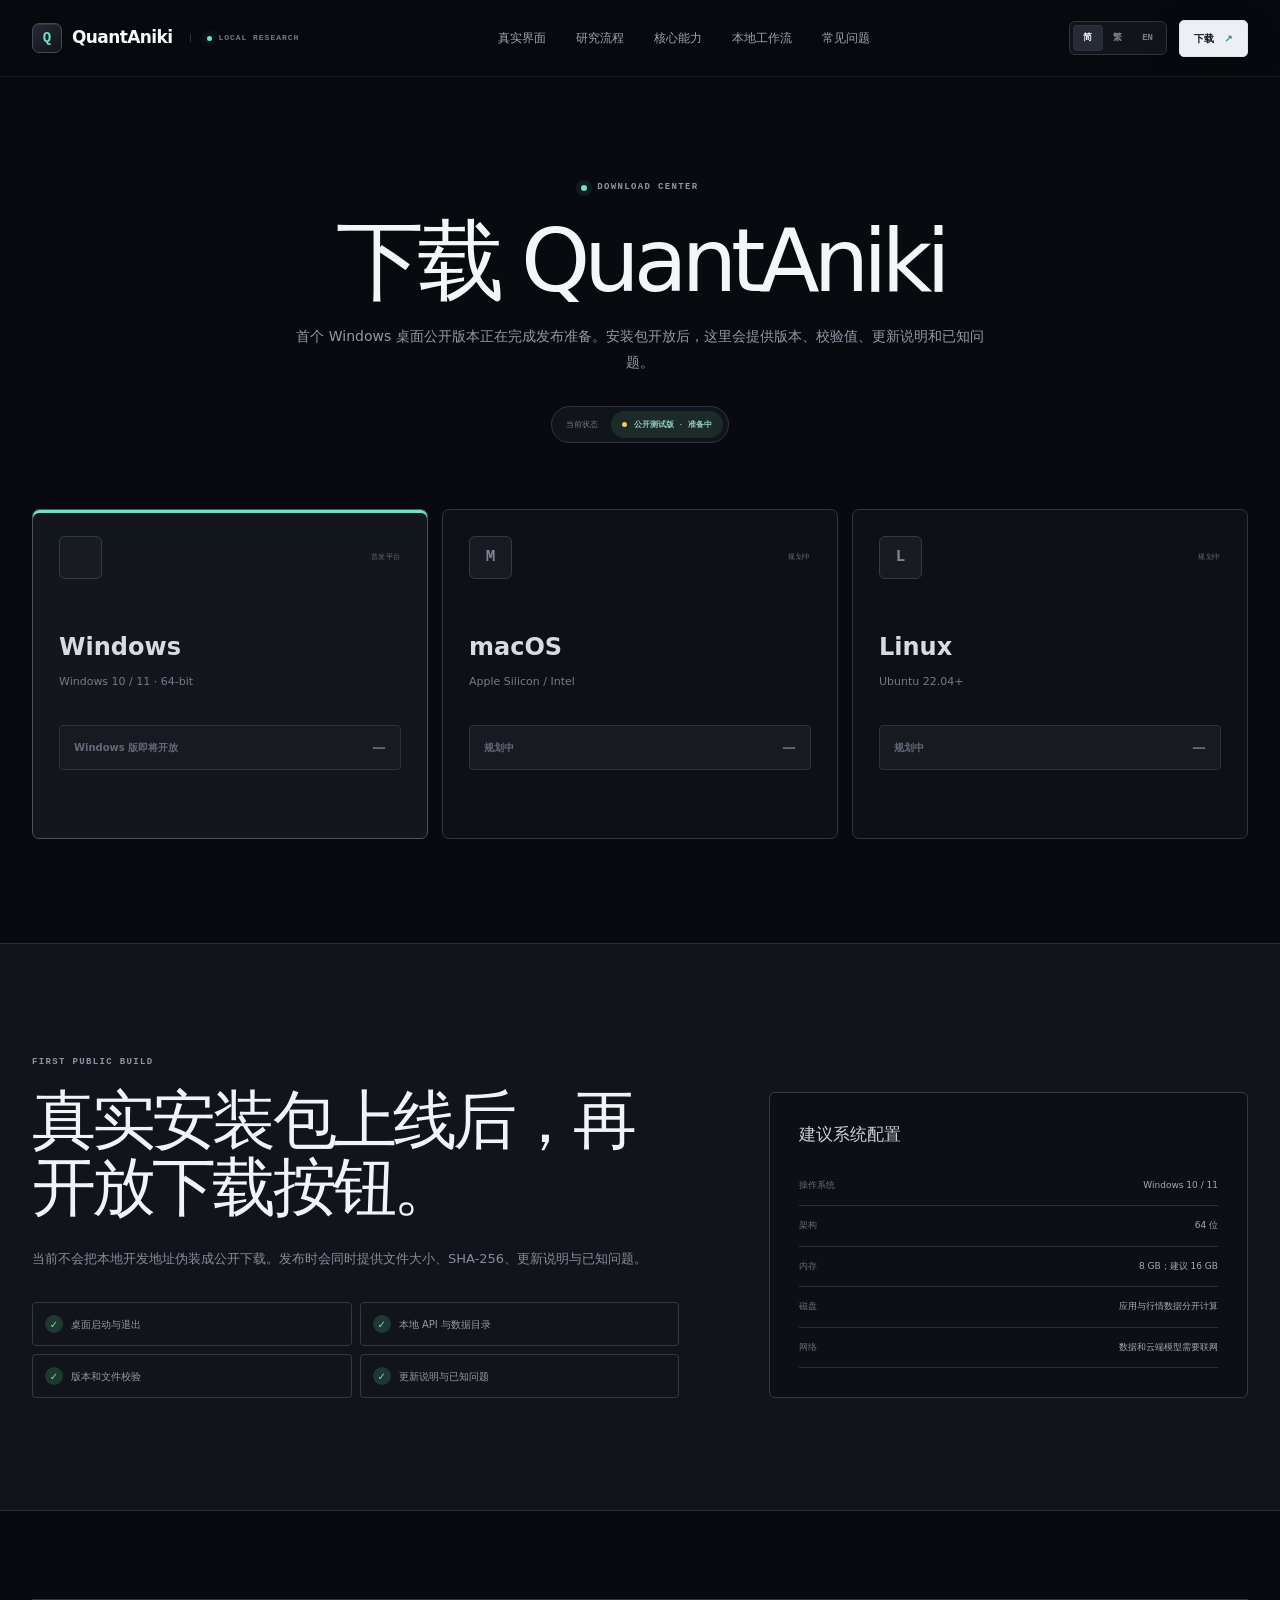
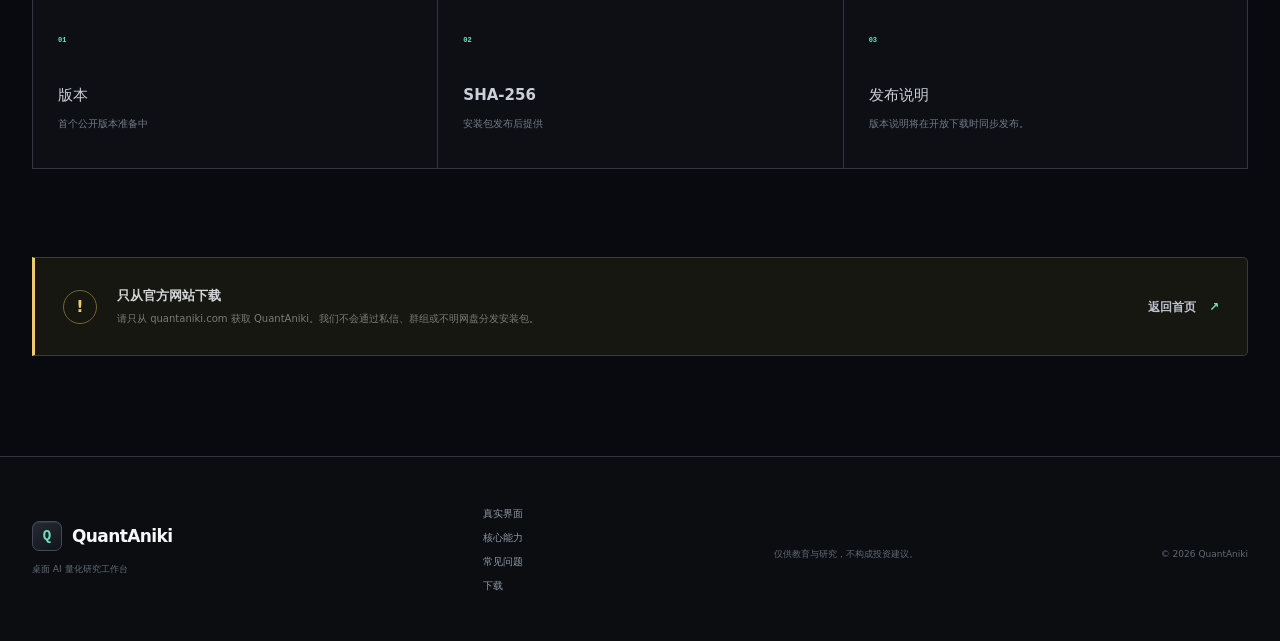
==== commit 4a5d5cee: "Publish product-aligned QuantAniki site" ====
--- a/download/index.html
+++ b/download/index.html
@@ -1,4965 +1,2 @@
-<!DOCTYPE html><html lang="zh-CN"><head><meta charSet="utf-8"/><meta name="viewport" content="width=device-width, initial-scale=1"/><link rel="stylesheet" href="/assets/index-B4MnQGq3.css" data-rsc-css-href="/assets/index-B4MnQGq3.css" data-precedence="vite-rsc/importer-resources"/><title>下载 QuantAniki</title><meta name="description" content="Windows 桌面版正在完成首个公开版本的发布准备。安装包开放后，你可以在这里查看版本、校验信息和更新说明。"/><meta name="application-name" content="QuantAniki"/><meta name="author" content="QuantAniki"/><meta name="creator" content="QuantAniki"/><meta name="publisher" content="QuantAniki"/><meta name="robots" content="index, follow"/><meta property="og:title" content="下载 QuantAniki"/><meta property="og:description" content="Windows 桌面版正在完成首个公开版本的发布准备。安装包开放后，你可以在这里查看版本、校验信息和更新说明。"/><meta property="og:url" content="https://quantaniki.com/download"/><meta property="og:site_name" content="QuantAniki"/><meta property="og:type" content="website"/><meta property="og:locale" content="zh_CN"/><meta name="twitter:card" content="summary_large_image"/><meta name="twitter:title" content="下载 QuantAniki"/><meta name="twitter:description" content="Windows 桌面版正在完成首个公开版本的发布准备。安装包开放后，你可以在这里查看版本、校验信息和更新说明。"/><link rel="canonical" href="https://quantaniki.com/download"/><link rel="alternate" hrefLang="zh-CN" href="https://quantaniki.com/download"/><link rel="alternate" hrefLang="zh-Hant" href="https://quantaniki.com/zh-hant/download"/><link rel="alternate" hrefLang="en" href="https://quantaniki.com/en/download"/><link rel="alternate" hrefLang="x-default" href="https://quantaniki.com/download"/>
-<style data-vinext-fonts>@font-face {
-  font-family: 'Noto Sans SC';
-  font-style: normal;
-  font-weight: 400;
-  font-display: swap;
-  src: url('/fonts/noto-sans-sc-89709021.woff2') format('woff2');
-  unicode-range: U+1f1e9-1f1f5, U+1f1f7-1f1ff, U+1f21a, U+1f232, U+1f234-1f237, U+1f250-1f251, U+1f300, U+1f302-1f308, U+1f30a-1f311, U+1f315, U+1f319-1f320, U+1f324, U+1f327, U+1f32a, U+1f32c-1f32d, U+1f330-1f357, U+1f359-1f37e;
-}
-@font-face {
-  font-family: 'Noto Sans SC';
-  font-style: normal;
-  font-weight: 400;
-  font-display: swap;
-  src: url('/fonts/noto-sans-sc-872174e5.woff2') format('woff2');
-  unicode-range: U+fee3, U+fef3, U+ff03-ff04, U+ff07, U+ff0a, U+ff17-ff19, U+ff1c-ff1d, U+ff20-ff3a, U+ff3c, U+ff3e-ff5b, U+ff5d, U+ff61-ff65, U+ff67-ff6a, U+ff6c, U+ff6f-ff78, U+ff7a-ff7d, U+ff80-ff84, U+ff86, U+ff89-ff8e, U+ff92, U+ff97-ff9b, U+ff9d-ff9f, U+ffe0-ffe4, U+ffe6, U+ffe9, U+ffeb, U+ffed, U+fffc, U+1f004, U+1f170-1f171, U+1f192-1f195, U+1f198-1f19a, U+1f1e6-1f1e8;
-}
-@font-face {
-  font-family: 'Noto Sans SC';
-  font-style: normal;
-  font-weight: 400;
-  font-display: swap;
-  src: url('/fonts/noto-sans-sc-f385bef7.woff2') format('woff2');
-  unicode-range: U+f0a7, U+f0b2, U+f0b7, U+f0c9, U+f0d8, U+f0da, U+f0dc-f0dd, U+f0e0, U+f0e6, U+f0eb, U+f0fc, U+f101, U+f104-f105, U+f107, U+f10b, U+f11b, U+f14b, U+f18a, U+f193, U+f1d6-f1d7, U+f244, U+f27a, U+f296, U+f2ae, U+f471, U+f4b3, U+f610-f611, U+f880-f881, U+f8ec, U+f8f5, U+f8ff, U+f901, U+f90a, U+f92c-f92d, U+f934, U+f937, U+f941, U+f965, U+f967, U+f969, U+f96b, U+f96f, U+f974, U+f978-f979, U+f97e, U+f981, U+f98a, U+f98e, U+f997, U+f99c, U+f9b2, U+f9b5, U+f9ba, U+f9be, U+f9ca, U+f9d0-f9d1, U+f9dd, U+f9e0-f9e1, U+f9e4, U+f9f7, U+fa00-fa01, U+fa08, U+fa0a, U+fa11, U+fb01-fb02, U+fdfc, U+fe0e, U+fe30-fe31, U+fe33-fe44, U+fe49-fe52, U+fe54-fe57, U+fe59-fe66, U+fe68-fe6b, U+fe8e, U+fe92-fe93, U+feae, U+feb8, U+fecb-fecc, U+fee0;
-}
-@font-face {
-  font-family: 'Noto Sans SC';
-  font-style: normal;
-  font-weight: 400;
-  font-display: swap;
-  src: url('/fonts/noto-sans-sc-eb202dc0.woff2') format('woff2');
-  unicode-range: U+9f83, U+9f85-9f8d, U+9f90-9f91, U+9f94-9f96, U+9f98, U+9f9b-9f9c, U+9f9e, U+9fa0, U+9fa2, U+9ff0-9fff, U+a001, U+a007, U+a025, U+a046-a047, U+a057, U+a072, U+a078-a079, U+a083, U+a085, U+a100, U+a118, U+a132, U+a134, U+a1f4, U+a242, U+a4a6, U+a4aa, U+a4b0-a4b1, U+a4b3, U+a9c1-a9c2, U+ac00-ac01, U+ac04, U+ac08, U+ac10-ac11, U+ac13-ac16, U+ac19, U+ac1c-ac1d, U+ac24, U+ac70-ac71, U+ac74, U+ac77-ac78, U+ac80-ac81, U+ac83, U+ac8c, U+ac90, U+ac9f-aca0, U+aca8-aca9, U+acac, U+acb0, U+acbd, U+acc1, U+acc4, U+ace0-ace1, U+ace4, U+ace8, U+acf3, U+acf5, U+acfc-acfd, U+ad00, U+ad0c, U+ad11, U+ad1c, U+ad34, U+ad50, U+ad64, U+ad6c, U+ad70, U+ad74, U+ad7f, U+ad81, U+ad8c, U+adc0, U+adc8, U+addc, U+ade0, U+adf8-adf9, U+adfc, U+ae00, U+ae08-ae09, U+ae0b, U+ae30, U+ae34, U+ae38, U+ae40, U+ae4a, U+ae4c, U+ae54, U+ae68, U+aebc, U+aed8, U+af2c-af2d;
-}
-@font-face {
-  font-family: 'Noto Sans SC';
-  font-style: normal;
-  font-weight: 400;
-  font-display: swap;
-  src: url('/fonts/noto-sans-sc-dbf8b437.woff2') format('woff2');
-  unicode-range: U+9e30-9e33, U+9e35-9e3b, U+9e3e, U+9e40-9e44, U+9e46-9e4e, U+9e51, U+9e53, U+9e55-9e58, U+9e5a-9e5c, U+9e5e-9e63, U+9e66-9e6e, U+9e71, U+9e73, U+9e75, U+9e78-9e79, U+9e7c-9e7e, U+9e82, U+9e86-9e88, U+9e8b-9e8c, U+9e90-9e91, U+9e93, U+9e95, U+9e97, U+9e9d, U+9ea4-9ea5, U+9ea9-9eaa, U+9eb4-9eb5, U+9eb8-9eba, U+9ebc-9ebf, U+9ec3, U+9ec9, U+9ecd, U+9ed0, U+9ed2-9ed3, U+9ed5-9ed6, U+9ed9, U+9edc-9edd, U+9edf-9ee0, U+9ee2, U+9ee5, U+9ee7-9eea, U+9eef, U+9ef1, U+9ef3-9ef4, U+9ef6, U+9ef9, U+9efb-9efc, U+9efe, U+9f0b, U+9f0d, U+9f10, U+9f14, U+9f17, U+9f19, U+9f22, U+9f29, U+9f2c, U+9f2f, U+9f31, U+9f37, U+9f39, U+9f3d-9f3e, U+9f41, U+9f4a-9f4b, U+9f51-9f52, U+9f61-9f63, U+9f66-9f67, U+9f80-9f81;
-}
-@font-face {
-  font-family: 'Noto Sans SC';
-  font-style: normal;
-  font-weight: 400;
-  font-display: swap;
-  src: url('/fonts/noto-sans-sc-26d833f2.woff2') format('woff2');
-  unicode-range: U+9c82-9c83, U+9c85-9c8c, U+9c8e-9c92, U+9c94-9c9b, U+9c9e-9ca3, U+9ca5-9ca7, U+9ca9, U+9cab, U+9cad-9cae, U+9cb1-9cb7, U+9cb9-9cbd, U+9cbf-9cc0, U+9cc3, U+9cc5-9cc7, U+9cc9-9cd1, U+9cd3-9cda, U+9cdc-9cdd, U+9cdf, U+9ce1-9ce3, U+9ce5, U+9ce9, U+9cee-9cef, U+9cf3-9cf4, U+9cf6, U+9cfc-9cfd, U+9d02, U+9d08-9d09, U+9d12, U+9d1b, U+9d1e, U+9d26, U+9d28, U+9d37, U+9d3b, U+9d3f, U+9d51, U+9d59, U+9d5c-9d5d, U+9d5f-9d61, U+9d6c, U+9d70, U+9d72, U+9d7a, U+9d7e, U+9d84, U+9d89, U+9d8f, U+9d92, U+9daf, U+9db4, U+9db8, U+9dbc, U+9dc4, U+9dc7, U+9dc9, U+9dd7, U+9ddf, U+9df2, U+9df9-9dfa, U+9e0a, U+9e11, U+9e1a, U+9e1e, U+9e20, U+9e22, U+9e28-9e2c, U+9e2e-9e2f;
-}
-@font-face {
-  font-family: 'Noto Sans SC';
-  font-style: normal;
-  font-weight: 400;
-  font-display: swap;
-  src: url('/fonts/noto-sans-sc-5b294bf7.woff2') format('woff2');
-  unicode-range: U+9a80, U+9a83, U+9a85, U+9a88-9a8a, U+9a8d-9a8e, U+9a90, U+9a92-9a93, U+9a95-9a96, U+9a98-9a99, U+9a9b-9aa2, U+9aa5, U+9aa7, U+9aaf-9ab1, U+9ab5-9ab6, U+9ab9-9aba, U+9ac0-9ac4, U+9ac8, U+9acb-9acc, U+9ace-9acf, U+9ad1-9ad2, U+9ad9, U+9adf, U+9ae1, U+9ae3, U+9aea-9aeb, U+9aed-9aef, U+9af4, U+9af9, U+9afb, U+9b03-9b04, U+9b06, U+9b08, U+9b0d, U+9b0f-9b10, U+9b13, U+9b18, U+9b1a, U+9b1f, U+9b22-9b23, U+9b25, U+9b27-9b28, U+9b2a, U+9b2f, U+9b31-9b32, U+9b3b, U+9b43, U+9b46-9b49, U+9b4d-9b4e, U+9b51, U+9b56, U+9b58, U+9b5a, U+9b5c, U+9b5f, U+9b61-9b62, U+9b6f, U+9b77, U+9b80, U+9b88, U+9b8b, U+9b8e, U+9b91, U+9b9f-9ba0, U+9ba8, U+9baa-9bab, U+9bad-9bae, U+9bb0-9bb1, U+9bb8, U+9bc9-9bca, U+9bd3, U+9bd6, U+9bdb, U+9be8, U+9bf0-9bf1, U+9c02, U+9c10, U+9c15, U+9c24, U+9c2d, U+9c32, U+9c39, U+9c3b, U+9c40, U+9c47-9c49, U+9c53, U+9c57, U+9c64, U+9c72, U+9c77-9c78, U+9c7b, U+9c7f-9c80;
-}
-@font-face {
-  font-family: 'Noto Sans SC';
-  font-style: normal;
-  font-weight: 400;
-  font-display: swap;
-  src: url('/fonts/noto-sans-sc-d011b6ff.woff2') format('woff2');
-  unicode-range: U+98dd, U+98e1-98e2, U+98e7-98ea, U+98ec, U+98ee-98ef, U+98f2, U+98f4, U+98fc-98fe, U+9903, U+9905, U+9908, U+990a, U+990c-990d, U+9913-9914, U+9918, U+991a-991b, U+991e, U+9921, U+9928, U+992c, U+992e, U+9935, U+9938-9939, U+993d-993e, U+9945, U+994b-994c, U+9951-9952, U+9954-9955, U+9957, U+995e, U+9963, U+9966-9969, U+996b-996c, U+996f, U+9974-9975, U+9977-9979, U+997d-997e, U+9980-9981, U+9983-9984, U+9987, U+998a-998b, U+998d-9991, U+9993-9995, U+9997-9998, U+99a5, U+99ab, U+99ad-99ae, U+99b1, U+99b3-99b4, U+99bc, U+99bf, U+99c1, U+99c3-99c6, U+99cc, U+99d0, U+99d2, U+99d5, U+99db, U+99dd, U+99e1, U+99ed, U+99f1, U+99ff, U+9a01, U+9a03-9a04, U+9a0e-9a0f, U+9a11-9a13, U+9a19, U+9a1b, U+9a28, U+9a2b, U+9a30, U+9a32, U+9a37, U+9a40, U+9a45, U+9a4a, U+9a4d-9a4e, U+9a52, U+9a55, U+9a57, U+9a5a-9a5b, U+9a5f, U+9a62, U+9a65, U+9a69, U+9a6b, U+9a6e, U+9a75, U+9a77-9a7a, U+9a7d;
-}
-@font-face {
-  font-family: 'Noto Sans SC';
-  font-style: normal;
-  font-weight: 400;
-  font-display: swap;
-  src: url('/fonts/noto-sans-sc-c0877205.woff2') format('woff2');
-  unicode-range: U+975b-975c, U+9763, U+9765-9766, U+976c-976d, U+9773, U+9776, U+977a, U+977c, U+9784-9785, U+978e-978f, U+9791-9792, U+9794-9795, U+9798, U+979a, U+979e, U+97a3, U+97a5-97a6, U+97a8, U+97ab-97ac, U+97ae-97af, U+97b2, U+97b4, U+97c6, U+97cb-97cc, U+97d3, U+97d8, U+97dc, U+97e1, U+97ea-97eb, U+97ee, U+97fb, U+97fe-97ff, U+9801-9803, U+9805-9806, U+9808, U+980c, U+9810-9814, U+9817-9818, U+981e, U+9820-9821, U+9824, U+9828, U+982b-982d, U+9830, U+9834, U+9838-9839, U+983c, U+9846, U+984d-984f, U+9851-9852, U+9854-9855, U+9857-9858, U+985a-985b, U+9862-9863, U+9865, U+9867, U+986b, U+986f-9871, U+9877-9878, U+987c, U+9880, U+9883, U+9885, U+9889, U+988b-988f, U+9893-9895, U+9899-989b, U+989e-989f, U+98a1-98a2, U+98a5-98a7, U+98a9, U+98af, U+98b1, U+98b6, U+98ba, U+98be, U+98c3-98c4, U+98c6-98c8, U+98cf-98d6, U+98da-98db;
-}
-@font-face {
-  font-family: 'Noto Sans SC';
-  font-style: normal;
-  font-weight: 400;
-  font-display: swap;
-  src: url('/fonts/noto-sans-sc-7050bbd1.woff2') format('woff2');
-  unicode-range: U+95c4-95ca, U+95cc-95cd, U+95d4-95d6, U+95d8, U+95e1-95e2, U+95e9, U+95f0-95f1, U+95f3, U+95f6, U+95fc, U+95fe-95ff, U+9602-9604, U+9606-960d, U+960f, U+9611-9613, U+9615-9617, U+9619-961b, U+961d, U+9621, U+9628, U+962f, U+963c-963e, U+9641-9642, U+9649, U+9654, U+965b-965f, U+9661, U+9663, U+9665, U+9667-9668, U+966c, U+9670, U+9672-9674, U+9678, U+967a, U+967d, U+9682, U+9685, U+9688, U+968a, U+968d-968e, U+9695, U+9697-9698, U+969e, U+96a0, U+96a3-96a4, U+96a8, U+96aa, U+96b0-96b1, U+96b3-96b4, U+96b7-96b9, U+96bb-96bd, U+96c9, U+96cb, U+96ce, U+96d1-96d2, U+96d6, U+96d9, U+96db-96dc, U+96de, U+96e0, U+96e3, U+96e9, U+96eb, U+96f0-96f2, U+96f9, U+96ff, U+9701-9702, U+9705, U+9708, U+970a, U+970e-970f, U+9711, U+9719, U+9727, U+972a, U+972d, U+9730, U+973d, U+9742, U+9744, U+9748-9749, U+9750-9751, U+975a;
-}
-@font-face {
-  font-family: 'Noto Sans SC';
-  font-style: normal;
-  font-weight: 400;
-  font-display: swap;
-  src: url('/fonts/noto-sans-sc-029585c2.woff2') format('woff2');
-  unicode-range: U+94f5, U+94f7, U+94f9, U+94fb-94fd, U+94ff, U+9503-9504, U+9506-9507, U+9509-950a, U+950d-950f, U+9511-9518, U+951a-9520, U+9522, U+9528-952d, U+9530-953a, U+953c-953f, U+9543-9546, U+9548-9550, U+9552-9555, U+9557-955b, U+955d-9568, U+956a-956d, U+9570-9574, U+9583, U+9586, U+9589, U+958e-958f, U+9591-9592, U+9594, U+9598-9599, U+959e-95a0, U+95a2-95a6, U+95a8-95b2, U+95b4, U+95b8-95c3;
-}
-@font-face {
-  font-family: 'Noto Sans SC';
-  font-style: normal;
-  font-weight: 400;
-  font-display: swap;
-  src: url('/fonts/noto-sans-sc-e1cd4d1c.woff2') format('woff2');
-  unicode-range: U+941c-942b, U+942d-942e, U+9432-9433, U+9435, U+9438, U+943a, U+943e, U+9444, U+944a, U+9451-9452, U+945a, U+9462-9463, U+9465, U+9470-9487, U+948a-9492, U+9494-9498, U+949a, U+949c-949d, U+94a1, U+94a3-94a4, U+94a8, U+94aa-94ad, U+94af, U+94b2, U+94b4-94ba, U+94bc-94c0, U+94c4, U+94c6-94db, U+94de-94ec, U+94ee-94f1, U+94f3;
-}
-@font-face {
-  font-family: 'Noto Sans SC';
-  font-style: normal;
-  font-weight: 400;
-  font-display: swap;
-  src: url('/fonts/noto-sans-sc-d81f9b58.woff2') format('woff2');
-  unicode-range: U+92ec-92ed, U+92f0, U+92f3, U+92f8, U+92fc, U+9304, U+9306, U+9310, U+9312, U+9315, U+9318, U+931a, U+931e, U+9320-9322, U+9324, U+9326-9329, U+932b-932c, U+932f, U+9331-9332, U+9335-9336, U+933e, U+9340-9341, U+934a-9360, U+9362-9363, U+9365-936b, U+936e, U+9375, U+937e, U+9382, U+938a, U+938c, U+938f, U+9393-9394, U+9396-9397, U+939a, U+93a2, U+93a7, U+93ac-93cd, U+93d0-93d1, U+93d6-93d8, U+93de-93df, U+93e1-93e2, U+93e4, U+93f8, U+93fb, U+93fd, U+940e-941a;
-}
-@font-face {
-  font-family: 'Noto Sans SC';
-  font-style: normal;
-  font-weight: 400;
-  font-display: swap;
-  src: url('/fonts/noto-sans-sc-b8b2d6b7.woff2') format('woff2');
-  unicode-range: U+9163-9164, U+9169, U+9170, U+9172, U+9174, U+9179-917a, U+917d-917e, U+9182-9183, U+9185, U+918c-918d, U+9190-9191, U+919a, U+919c, U+91a1-91a4, U+91a8, U+91aa-91af, U+91b4-91b5, U+91b8, U+91ba, U+91be, U+91c0-91c1, U+91c6, U+91c8, U+91cb, U+91d0, U+91d2, U+91d7-91d8, U+91dd, U+91e3, U+91e6-91e7, U+91ed, U+91f0, U+91f5, U+91f9, U+9200, U+9205, U+9207-920a, U+920d-920e, U+9210, U+9214-9215, U+921c, U+921e, U+9221, U+9223-9227, U+9229-922a, U+922d, U+9234-9235, U+9237, U+9239-923a, U+923c-9240, U+9244-9246, U+9249, U+924e-924f, U+9251, U+9253, U+9257, U+925b, U+925e, U+9262, U+9264-9266, U+9268, U+926c, U+926f, U+9271, U+927b, U+927e, U+9280, U+9283, U+9285-928a, U+928e, U+9291, U+9293, U+9296, U+9298, U+929c-929d, U+92a8, U+92ab-92ae, U+92b3, U+92b6-92b7, U+92b9, U+92c1, U+92c5-92c6, U+92c8, U+92cc, U+92d0, U+92d2, U+92e4, U+92ea;
-}
-@font-face {
-  font-family: 'Noto Sans SC';
-  font-style: normal;
-  font-weight: 400;
-  font-display: swap;
-  src: url('/fonts/noto-sans-sc-97d54302.woff2') format('woff2');
-  unicode-range: U+9004, U+900b, U+9011, U+9015-9016, U+901e, U+9021, U+9026, U+902d, U+902f, U+9031, U+9035-9036, U+9039-903a, U+9041, U+9044-9046, U+904a, U+904f-9052, U+9054-9055, U+9058-9059, U+905b-905e, U+9060-9062, U+9068-9069, U+906f, U+9072, U+9074, U+9076-907a, U+907c-907d, U+9081, U+9083, U+9085, U+9087-908b, U+908f, U+9095, U+9097, U+9099-909b, U+909d, U+90a0-90a1, U+90a8-90a9, U+90ac, U+90b0, U+90b2-90b4, U+90b6, U+90b8, U+90ba, U+90bd-90be, U+90c3-90c5, U+90c7-90c8, U+90cf-90d0, U+90d3, U+90d5, U+90d7, U+90da-90dc, U+90de, U+90e2, U+90e4, U+90e6-90e7, U+90ea-90eb, U+90ef, U+90f4-90f5, U+90f7, U+90fe-9100, U+9104, U+9109, U+910c, U+9112, U+9114-9115, U+9118, U+911c, U+911e, U+9120, U+9122-9123, U+9127, U+912d, U+912f-9132, U+9139-913a, U+9143, U+9146, U+9149-914a, U+914c, U+914e-9150, U+9154, U+9157, U+915a, U+915d-915e, U+9161-9162;
-}
-@font-face {
-  font-family: 'Noto Sans SC';
-  font-style: normal;
-  font-weight: 400;
-  font-display: swap;
-  src: url('/fonts/noto-sans-sc-f351b5e0.woff2') format('woff2');
-  unicode-range: U+8e41-8e42, U+8e47, U+8e49-8e4b, U+8e50-8e53, U+8e59-8e5a, U+8e5f-8e60, U+8e64, U+8e69, U+8e6c, U+8e70, U+8e74, U+8e76, U+8e7a-8e7c, U+8e7f, U+8e84-8e85, U+8e87, U+8e89, U+8e8b, U+8e8d, U+8e8f-8e90, U+8e94, U+8e99, U+8e9c, U+8e9e, U+8eaa, U+8eac, U+8eb0, U+8eb6, U+8ec0, U+8ec6, U+8eca-8ece, U+8ed2, U+8eda, U+8edf, U+8ee2, U+8eeb, U+8ef8, U+8efb-8efe, U+8f03, U+8f09, U+8f0b, U+8f12-8f15, U+8f1b, U+8f1d, U+8f1f, U+8f29-8f2a, U+8f2f, U+8f36, U+8f38, U+8f3b, U+8f3e-8f3f, U+8f44-8f45, U+8f49, U+8f4d-8f4e, U+8f5f, U+8f6b, U+8f6d, U+8f71-8f73, U+8f75-8f76, U+8f78-8f7a, U+8f7c, U+8f7e, U+8f81-8f82, U+8f84, U+8f87, U+8f8a-8f8b, U+8f8d-8f8f, U+8f94-8f95, U+8f97-8f9a, U+8fa6, U+8fad-8faf, U+8fb2, U+8fb5-8fb7, U+8fba-8fbc, U+8fbf, U+8fc2, U+8fcb, U+8fcd, U+8fd3, U+8fd5, U+8fd7, U+8fda, U+8fe2-8fe5, U+8fe8-8fe9, U+8fee, U+8ff3-8ff4, U+8ff8, U+8ffa;
-}
-@font-face {
-  font-family: 'Noto Sans SC';
-  font-style: normal;
-  font-weight: 400;
-  font-display: swap;
-  src: url('/fonts/noto-sans-sc-1dbbfe68.woff2') format('woff2');
-  unicode-range: U+8cbd, U+8cbf-8cc4, U+8cc7-8cc8, U+8cca, U+8ccd, U+8cd1, U+8cd3, U+8cdb-8cdc, U+8cde, U+8ce0, U+8ce2-8ce4, U+8ce6-8ce8, U+8cea, U+8ced, U+8cf4, U+8cf8, U+8cfa, U+8cfc-8cfd, U+8d04-8d05, U+8d07-8d08, U+8d0a, U+8d0d, U+8d0f, U+8d13-8d14, U+8d16, U+8d1b, U+8d20, U+8d30, U+8d32-8d33, U+8d36, U+8d3b, U+8d3d, U+8d40, U+8d42-8d43, U+8d45-8d46, U+8d48-8d4a, U+8d4d, U+8d51, U+8d53, U+8d55, U+8d59, U+8d5c-8d5d, U+8d5f, U+8d61, U+8d66-8d67, U+8d6a, U+8d6d, U+8d71, U+8d73, U+8d84, U+8d90-8d91, U+8d94-8d95, U+8d99, U+8da8, U+8daf, U+8db1, U+8db5, U+8db8, U+8dba, U+8dbc, U+8dbf, U+8dc2, U+8dc4, U+8dc6, U+8dcb, U+8dce-8dcf, U+8dd6-8dd7, U+8dda-8ddb, U+8dde, U+8de1, U+8de3-8de4, U+8de9, U+8deb-8dec, U+8df0-8df1, U+8df6-8dfd, U+8e05, U+8e07, U+8e09-8e0a, U+8e0c, U+8e0e, U+8e10, U+8e14, U+8e1d-8e1f, U+8e23, U+8e26, U+8e2b-8e31, U+8e34-8e35, U+8e39-8e3a, U+8e3d, U+8e40;
-}
-@font-face {
-  font-family: 'Noto Sans SC';
-  font-style: normal;
-  font-weight: 400;
-  font-display: swap;
-  src: url('/fonts/noto-sans-sc-e3ccf881.woff2') format('woff2');
-  unicode-range: U+8b80, U+8b83, U+8b8a, U+8b8c, U+8b90, U+8b93, U+8b99-8b9a, U+8ba0, U+8ba3, U+8ba5-8ba7, U+8baa-8bac, U+8bb4-8bb5, U+8bb7, U+8bb9, U+8bc2-8bc3, U+8bc5, U+8bcb-8bcc, U+8bce-8bd0, U+8bd2-8bd4, U+8bd6, U+8bd8-8bd9, U+8bdc, U+8bdf, U+8be3-8be4, U+8be7-8be9, U+8beb-8bec, U+8bee, U+8bf0, U+8bf2-8bf3, U+8bf6, U+8bf9, U+8bfc-8bfd, U+8bff-8c00, U+8c02, U+8c04, U+8c06-8c07, U+8c0c, U+8c0f, U+8c11-8c12, U+8c14-8c1b, U+8c1d-8c21, U+8c24-8c25, U+8c27, U+8c2a-8c2c, U+8c2e-8c30, U+8c32-8c36, U+8c3f, U+8c47-8c4c, U+8c4e-8c50, U+8c54-8c56, U+8c62, U+8c68, U+8c6c, U+8c73, U+8c78, U+8c7a, U+8c82, U+8c85, U+8c89-8c8a, U+8c8d-8c8e, U+8c90, U+8c93-8c94, U+8c98, U+8c9d-8c9e, U+8ca0-8ca2, U+8ca7-8cac, U+8caf-8cb0, U+8cb3-8cb4, U+8cb6-8cb9, U+8cbb-8cbc;
-}
-@font-face {
-  font-family: 'Noto Sans SC';
-  font-style: normal;
-  font-weight: 400;
-  font-display: swap;
-  src: url('/fonts/noto-sans-sc-263a8925.woff2') format('woff2');
-  unicode-range: U+8a15-8a18, U+8a1a-8a1b, U+8a1d, U+8a1f, U+8a22-8a23, U+8a25, U+8a2b, U+8a2d, U+8a31, U+8a33-8a34, U+8a36-8a38, U+8a3a, U+8a3c, U+8a3e, U+8a40-8a41, U+8a46, U+8a48, U+8a50, U+8a52, U+8a54-8a55, U+8a58, U+8a5b, U+8a5d-8a63, U+8a66, U+8a69-8a6b, U+8a6d-8a6e, U+8a70, U+8a72-8a73, U+8a7a, U+8a85, U+8a87, U+8a8a, U+8a8c-8a8d, U+8a90-8a92, U+8a95, U+8a98, U+8aa0-8aa1, U+8aa3-8aa6, U+8aa8-8aa9, U+8aac-8aae, U+8ab0, U+8ab2, U+8ab8-8ab9, U+8abc, U+8abe-8abf, U+8ac7, U+8acf, U+8ad2, U+8ad6-8ad7, U+8adb-8adc, U+8adf, U+8ae1, U+8ae6-8ae8, U+8aeb, U+8aed-8aee, U+8af1, U+8af3-8af4, U+8af7-8af8, U+8afa, U+8afe, U+8b00-8b02, U+8b07, U+8b0a, U+8b0c, U+8b0e, U+8b10, U+8b17, U+8b19, U+8b1b, U+8b1d, U+8b20-8b21, U+8b26, U+8b28, U+8b2c, U+8b33, U+8b39, U+8b3e-8b3f, U+8b41, U+8b45, U+8b49, U+8b4c, U+8b4f, U+8b57-8b58, U+8b5a, U+8b5c, U+8b5e, U+8b60, U+8b6c, U+8b6f-8b70, U+8b72, U+8b74, U+8b77, U+8b7d;
-}
-@font-face {
-  font-family: 'Noto Sans SC';
-  font-style: normal;
-  font-weight: 400;
-  font-display: swap;
-  src: url('/fonts/noto-sans-sc-1081e6e8.woff2') format('woff2');
-  unicode-range: U+8882, U+8884-8886, U+8888, U+888f, U+8892-8893, U+889b, U+88a2, U+88a4, U+88a6, U+88a8, U+88aa, U+88ae, U+88b1, U+88b4, U+88b7, U+88bc, U+88c0, U+88c6-88c9, U+88ce-88cf, U+88d1-88d3, U+88d8, U+88db-88dd, U+88df, U+88e1-88e3, U+88e5, U+88e8, U+88ec, U+88f0-88f1, U+88f3-88f4, U+88fc-88fe, U+8900, U+8902, U+8906-8907, U+8909-890c, U+8912-8915, U+8918-891b, U+8921, U+8925, U+892b, U+8930, U+8932, U+8934, U+8936, U+893b, U+893d, U+8941, U+894c, U+8955-8956, U+8959, U+895c, U+895e-8960, U+8966, U+896a, U+896c, U+896f-8970, U+8972, U+897b, U+897e, U+8980, U+8983, U+8985, U+8987-8988, U+898c, U+898f, U+8993, U+8997, U+899a, U+89a1, U+89a7, U+89a9-89aa, U+89b2-89b3, U+89b7, U+89c0, U+89c7, U+89ca-89cc, U+89ce-89d1, U+89d6, U+89da, U+89dc, U+89de, U+89e5, U+89e7, U+89eb, U+89ef, U+89f1, U+89f3-89f4, U+89f8, U+89ff, U+8a01-8a03, U+8a07-8a0a, U+8a0e-8a0f, U+8a13;
-}
-@font-face {
-  font-family: 'Noto Sans SC';
-  font-style: normal;
-  font-weight: 400;
-  font-display: swap;
-  src: url('/fonts/noto-sans-sc-f04109b5.woff2') format('woff2');
-  unicode-range: U+86f4, U+86f8-86f9, U+86fb, U+86fe, U+8703, U+8706-870a, U+870d, U+8711-8713, U+871a, U+871e, U+8722-8723, U+8725, U+8729, U+872e, U+8731, U+8734, U+8737, U+873a-873b, U+873e-8740, U+8742, U+8747-8748, U+8753, U+8755, U+8757-8758, U+875d, U+875f, U+8762-8766, U+8768, U+876e, U+8770, U+8772, U+8775, U+8778, U+877b-877e, U+8782, U+8785, U+8788, U+878b, U+8793, U+8797, U+879a, U+879e-87a0, U+87a2-87a3, U+87a8, U+87ab-87ad, U+87af, U+87b3, U+87b5, U+87bd, U+87c0, U+87c4, U+87c6, U+87ca-87cb, U+87d1-87d2, U+87db-87dc, U+87de, U+87e0, U+87e5, U+87ea, U+87ec, U+87ee, U+87f2-87f3, U+87fb, U+87fd-87fe, U+8802-8803, U+8805, U+880a-880b, U+880d, U+8813-8816, U+8819, U+881b, U+881f, U+8821, U+8823, U+8831-8832, U+8835-8836, U+8839, U+883b-883c, U+8844, U+8846, U+884a, U+884e, U+8852-8853, U+8855, U+8859, U+885b, U+885d-885e, U+8862, U+8864, U+8869-886a, U+886e-886f, U+8872, U+8879, U+887d-887f;
-}
-@font-face {
-  font-family: 'Noto Sans SC';
-  font-style: normal;
-  font-weight: 400;
-  font-display: swap;
-  src: url('/fonts/noto-sans-sc-012abd8d.woff2') format('woff2');
-  unicode-range: U+8548, U+854e, U+8553, U+8556-8557, U+8559, U+855e, U+8561, U+8564-8565, U+8568-856a, U+856d, U+856f-8570, U+8572, U+8576, U+8579-857b, U+8580, U+8585-8586, U+8588, U+858a, U+858f, U+8591, U+8594, U+8599, U+859c, U+85a2, U+85a4, U+85a6, U+85a8-85a9, U+85ab-85ac, U+85ae, U+85b7-85b9, U+85be, U+85c1, U+85c7, U+85cd, U+85d0, U+85d3, U+85d5, U+85dc-85dd, U+85df-85e0, U+85e5-85e6, U+85e8-85ea, U+85f4, U+85f9, U+85fe-85ff, U+8602, U+8605-8607, U+860a-860b, U+8616, U+8618, U+861a, U+8627, U+8629, U+862d, U+8638, U+863c, U+863f, U+864d, U+864f, U+8652-8655, U+865b-865c, U+865f, U+8662, U+8667, U+866c, U+866e, U+8671, U+8675, U+867a-867c, U+867f, U+868b, U+868d, U+8693, U+869c-869d, U+86a1, U+86a3-86a4, U+86a7-86a9, U+86ac, U+86af-86b1, U+86b4-86b6, U+86ba, U+86c0, U+86c4, U+86c6, U+86c9-86ca, U+86cd-86d1, U+86d4, U+86d8, U+86de-86df, U+86e4, U+86e6, U+86e9, U+86ed, U+86ef-86f3;
-}
-@font-face {
-  font-family: 'Noto Sans SC';
-  font-style: normal;
-  font-weight: 400;
-  font-display: swap;
-  src: url('/fonts/noto-sans-sc-7f246ec9.woff2') format('woff2');
-  unicode-range: U+83c5, U+83c8-83c9, U+83cb, U+83d1, U+83d3-83d6, U+83d8, U+83db, U+83dd, U+83df, U+83e1, U+83e5, U+83ea-83eb, U+83f0, U+83f4, U+83f8-83f9, U+83fb, U+83fd, U+83ff, U+8401, U+8406, U+840a-840b, U+840f, U+8411, U+8418, U+841c, U+8420, U+8422-8424, U+8426, U+8429, U+842c, U+8438-8439, U+843b-843c, U+843f, U+8446-8447, U+8449, U+844e, U+8451-8452, U+8456, U+8459-845a, U+845c, U+8462, U+8466, U+846d, U+846f-8470, U+8473, U+8476-8478, U+847a, U+847d, U+8484-8485, U+8487, U+8489, U+848c, U+848e, U+8490, U+8493-8494, U+8497, U+849b, U+849e-849f, U+84a1, U+84a5, U+84a8, U+84af, U+84b4, U+84b9-84bf, U+84c1-84c2, U+84c5-84c7, U+84ca-84cb, U+84cd, U+84d0-84d1, U+84d3, U+84d6, U+84df-84e0, U+84e2-84e3, U+84e5-84e7, U+84ee, U+84f3, U+84f6, U+84fa, U+84fc, U+84ff-8500, U+850c, U+8511, U+8514-8515, U+8517-8518, U+851f, U+8523, U+8525-8526, U+8529, U+852b, U+852d, U+8532, U+8534-8535, U+8538-853a, U+853c, U+8543, U+8545;
-}
-@font-face {
-  font-family: 'Noto Sans SC';
-  font-style: normal;
-  font-weight: 400;
-  font-display: swap;
-  src: url('/fonts/noto-sans-sc-7b737b1b.woff2') format('woff2');
-  unicode-range: U+82bc, U+82be, U+82c0-82c2, U+82c4-82c8, U+82ca-82cc, U+82ce, U+82d0, U+82d2-82d3, U+82d5-82d6, U+82d8-82d9, U+82dc-82de, U+82e0-82e4, U+82e7, U+82e9-82eb, U+82ed-82ee, U+82f3-82f4, U+82f7-82f8, U+82fa-8301, U+8306-8308, U+830c-830d, U+830f, U+8311, U+8313-8315, U+8318, U+831a-831b, U+831d, U+8324, U+8327, U+832a, U+832c-832d, U+832f, U+8331-8334, U+833a-833c, U+8340, U+8343-8345, U+8347-8348, U+834a, U+834c, U+834f, U+8351, U+8356, U+8358-835c, U+835e, U+8360, U+8364-8366, U+8368-836a, U+836c-836e, U+8373, U+8378, U+837b-837d, U+837f-8380, U+8382, U+8388, U+838a-838b, U+8392, U+8394, U+8396, U+8398-8399, U+839b-839c, U+83a0, U+83a2-83a3, U+83a8-83aa, U+83ae-83b0, U+83b3-83b4, U+83b6, U+83b8, U+83ba, U+83bc-83bd, U+83bf-83c0, U+83c2;
-}
-@font-face {
-  font-family: 'Noto Sans SC';
-  font-style: normal;
-  font-weight: 400;
-  font-display: swap;
-  src: url('/fonts/noto-sans-sc-1dbca8d2.woff2') format('woff2');
-  unicode-range: U+8166-8169, U+816b, U+816d, U+8171, U+8173-8174, U+8178, U+817c-817d, U+8182, U+8188, U+8191, U+8198-819b, U+81a0, U+81a3, U+81a5-81a6, U+81a9, U+81b6, U+81ba-81bb, U+81bd, U+81bf, U+81c1, U+81c3, U+81c6, U+81c9-81ca, U+81cc-81cd, U+81d1, U+81d3-81d4, U+81d8, U+81db-81dc, U+81de-81df, U+81e5, U+81e7-81e9, U+81eb-81ec, U+81ee-81ef, U+81f5, U+81f8, U+81fa, U+81fc, U+81fe, U+8200-8202, U+8204, U+8208-820a, U+820e-8210, U+8216-8218, U+821b-821c, U+8221-8224, U+8226-8228, U+822b, U+822d, U+822f, U+8232-8234, U+8237-8238, U+823a-823b, U+823e, U+8244, U+8249, U+824b, U+824f, U+8259-825a, U+825f, U+8266, U+8268, U+826e, U+8271, U+8276-8279, U+827d, U+827f, U+8283-8284, U+8288-828a, U+828d-8291, U+8293-8294, U+8296-8298, U+829f-82a1, U+82a3-82a4, U+82a7-82ab, U+82ae, U+82b0, U+82b2, U+82b4-82b6;
-}
-@font-face {
-  font-family: 'Noto Sans SC';
-  font-style: normal;
-  font-weight: 400;
-  font-display: swap;
-  src: url('/fonts/noto-sans-sc-50988138.woff2') format('woff2');
-  unicode-range: U+8016, U+8018-8019, U+801c, U+801e, U+8026-802a, U+8031, U+8034-8035, U+8037, U+8043, U+804b, U+804d, U+8052, U+8056, U+8059, U+805e, U+8061, U+8068-8069, U+806e-8074, U+8076-8078, U+807c-8080, U+8082, U+8084-8085, U+8088, U+808f, U+8093, U+809c, U+809f, U+80ab, U+80ad-80ae, U+80b1, U+80b6-80b8, U+80bc-80bd, U+80c2, U+80c4, U+80ca, U+80cd, U+80d1, U+80d4, U+80d7, U+80d9-80db, U+80dd, U+80e0, U+80e4-80e5, U+80e7-80ed, U+80ef-80f1, U+80f3-80f4, U+80fc, U+8101, U+8104-8105, U+8107-8108, U+810c-810e, U+8112-8115, U+8117-8119, U+811b-811f, U+8121-8130, U+8132-8134, U+8137, U+8139, U+813f-8140, U+8142, U+8146, U+8148, U+814d-814e, U+8151, U+8153, U+8158-815a, U+815e, U+8160;
-}
-@font-face {
-  font-family: 'Noto Sans SC';
-  font-style: normal;
-  font-weight: 400;
-  font-display: swap;
-  src: url('/fonts/noto-sans-sc-85e29ce6.woff2') format('woff2');
-  unicode-range: U+7ef0-7ef2, U+7ef6, U+7efa-7efb, U+7efe, U+7f01-7f04, U+7f08, U+7f0a-7f12, U+7f17, U+7f19, U+7f1b-7f1c, U+7f1f, U+7f21-7f23, U+7f25-7f28, U+7f2a-7f33, U+7f35-7f37, U+7f3d, U+7f42, U+7f44-7f45, U+7f4c-7f4d, U+7f52, U+7f54, U+7f58-7f59, U+7f5d, U+7f5f-7f61, U+7f63, U+7f65, U+7f68, U+7f70-7f71, U+7f73-7f75, U+7f77, U+7f79, U+7f7d-7f7e, U+7f85-7f86, U+7f88-7f89, U+7f8b-7f8c, U+7f90-7f91, U+7f94-7f96, U+7f98-7f9b, U+7f9d, U+7f9f, U+7fa3, U+7fa7-7fa9, U+7fac-7fb2, U+7fb4, U+7fb6, U+7fb8, U+7fbc, U+7fbf-7fc0, U+7fc3, U+7fca, U+7fcc, U+7fce, U+7fd2, U+7fd5, U+7fd9-7fdb, U+7fdf, U+7fe3, U+7fe5-7fe7, U+7fe9, U+7feb-7fec, U+7fee-7fef, U+7ff1, U+7ff3-7ff4, U+7ff9-7ffa, U+7ffe, U+8004, U+8006, U+800b, U+800e, U+8011-8012, U+8014;
-}
-@font-face {
-  font-family: 'Noto Sans SC';
-  font-style: normal;
-  font-weight: 400;
-  font-display: swap;
-  src: url('/fonts/noto-sans-sc-2f25561e.woff2') format('woff2');
-  unicode-range: U+7dd2, U+7dd4, U+7dd6-7dd8, U+7dda-7de0, U+7de2-7de6, U+7de8-7ded, U+7def, U+7df1-7df5, U+7df7, U+7df9, U+7dfb-7dfc, U+7dfe-7e02, U+7e04, U+7e08-7e0b, U+7e12, U+7e1b, U+7e1e, U+7e20, U+7e22-7e23, U+7e26, U+7e29, U+7e2b, U+7e2e-7e2f, U+7e31, U+7e37, U+7e39-7e3e, U+7e40, U+7e43-7e44, U+7e46-7e47, U+7e4a-7e4b, U+7e4d-7e4e, U+7e51, U+7e54-7e56, U+7e58-7e5b, U+7e5d-7e5e, U+7e61, U+7e66-7e67, U+7e69-7e6b, U+7e6d, U+7e70, U+7e73, U+7e77, U+7e79, U+7e7b-7e7d, U+7e81-7e82, U+7e8c-7e8d, U+7e8f, U+7e92-7e94, U+7e96, U+7e98, U+7e9a-7e9c, U+7e9e-7e9f, U+7ea1, U+7ea3, U+7ea5, U+7ea8-7ea9, U+7eab, U+7ead-7eae, U+7eb0, U+7ebb, U+7ebe, U+7ec0-7ec2, U+7ec9, U+7ecb-7ecc, U+7ed0, U+7ed4, U+7ed7, U+7edb, U+7ee0-7ee2, U+7ee5-7ee6, U+7ee8, U+7eeb;
-}
-@font-face {
-  font-family: 'Noto Sans SC';
-  font-style: normal;
-  font-weight: 400;
-  font-display: swap;
-  src: url('/fonts/noto-sans-sc-3991948e.woff2') format('woff2');
-  unicode-range: U+7ce8, U+7cec, U+7cf0, U+7cf5-7cf9, U+7cfc, U+7cfe, U+7d00, U+7d04-7d0b, U+7d0d, U+7d10-7d14, U+7d17-7d19, U+7d1b-7d1f, U+7d21, U+7d24-7d26, U+7d28-7d2a, U+7d2c-7d2e, U+7d30-7d31, U+7d33, U+7d35-7d36, U+7d38-7d3a, U+7d40, U+7d42-7d44, U+7d46, U+7d4b-7d4c, U+7d4f, U+7d51, U+7d54-7d56, U+7d58, U+7d5b-7d5c, U+7d5e, U+7d61-7d63, U+7d66, U+7d68, U+7d6a-7d6c, U+7d6f, U+7d71-7d73, U+7d75-7d77, U+7d79-7d7a, U+7d7e, U+7d81, U+7d84-7d8b, U+7d8d, U+7d8f, U+7d91, U+7d94, U+7d96, U+7d98-7d9a, U+7d9c-7da0, U+7da2, U+7da6, U+7daa-7db1, U+7db4-7db8, U+7dba-7dbf, U+7dc1, U+7dc4, U+7dc7-7dc8, U+7dca-7dcd, U+7dcf, U+7dd1;
-}
-@font-face {
-  font-family: 'Noto Sans SC';
-  font-style: normal;
-  font-weight: 400;
-  font-display: swap;
-  src: url('/fonts/noto-sans-sc-75110373.woff2') format('woff2');
-  unicode-range: U+7bd3-7bd4, U+7bd9-7bda, U+7bdd, U+7be0-7be1, U+7be4-7be6, U+7be9-7bea, U+7bef, U+7bf4, U+7bf6, U+7bfc, U+7bfe, U+7c01, U+7c03, U+7c07-7c08, U+7c0a-7c0d, U+7c0f, U+7c11, U+7c15-7c16, U+7c19, U+7c1e-7c21, U+7c23-7c24, U+7c26, U+7c28-7c33, U+7c35, U+7c37-7c3b, U+7c3d-7c3e, U+7c40-7c41, U+7c43, U+7c47-7c48, U+7c4c, U+7c50, U+7c53-7c54, U+7c59, U+7c5f-7c60, U+7c63-7c65, U+7c6c, U+7c6e, U+7c72, U+7c74, U+7c79-7c7a, U+7c7c, U+7c81-7c82, U+7c84-7c85, U+7c88, U+7c8a-7c91, U+7c93-7c96, U+7c99, U+7c9b-7c9e, U+7ca0-7ca2, U+7ca6-7ca9, U+7cac, U+7caf-7cb3, U+7cb5-7cb7, U+7cba-7cbd, U+7cbf-7cc2, U+7cc5, U+7cc7-7cc9, U+7ccc-7ccd, U+7cd7, U+7cdc, U+7cde, U+7ce0, U+7ce4-7ce5, U+7ce7;
-}
-@font-face {
-  font-family: 'Noto Sans SC';
-  font-style: normal;
-  font-weight: 400;
-  font-display: swap;
-  src: url('/fonts/noto-sans-sc-deb0a07b.woff2') format('woff2');
-  unicode-range: U+7ae6, U+7af4-7af7, U+7afa-7afb, U+7afd-7b0a, U+7b0c, U+7b0e-7b0f, U+7b13, U+7b15-7b16, U+7b18-7b19, U+7b1e-7b20, U+7b22-7b25, U+7b29-7b2b, U+7b2d-7b2e, U+7b30-7b3b, U+7b3e-7b3f, U+7b41-7b42, U+7b44-7b47, U+7b4a, U+7b4c-7b50, U+7b58, U+7b5a, U+7b5c, U+7b60, U+7b66-7b67, U+7b69, U+7b6c-7b6f, U+7b72-7b76, U+7b7b-7b7d, U+7b7f, U+7b82, U+7b85, U+7b87, U+7b8b-7b96, U+7b98-7b99, U+7b9b-7b9f, U+7ba2-7ba4, U+7ba6-7bac, U+7bae-7bb0, U+7bb4, U+7bb7-7bb9, U+7bbb, U+7bc0-7bc1, U+7bc3-7bc4, U+7bc6, U+7bc8-7bcc, U+7bd1;
-}
-@font-face {
-  font-family: 'Noto Sans SC';
-  font-style: normal;
-  font-weight: 400;
-  font-display: swap;
-  src: url('/fonts/noto-sans-sc-0148b0d2.woff2') format('woff2');
-  unicode-range: U+798b-798e, U+7992, U+7994-7995, U+7997-7998, U+799a-799c, U+799f, U+79a3-79a6, U+79a8-79ac, U+79ae-79b1, U+79b3-79b5, U+79b8, U+79ba, U+79bf, U+79c2, U+79c6, U+79c8, U+79cf, U+79d5-79d6, U+79dd-79de, U+79e3, U+79e7-79e8, U+79eb, U+79ed, U+79f4, U+79f7-79f8, U+79fa, U+79fe, U+7a02-7a03, U+7a05, U+7a0a, U+7a14, U+7a17, U+7a19, U+7a1c, U+7a1e-7a1f, U+7a23, U+7a25-7a26, U+7a2c, U+7a2e, U+7a30-7a32, U+7a36-7a37, U+7a39, U+7a3c, U+7a40, U+7a42, U+7a47, U+7a49, U+7a4c-7a4f, U+7a51, U+7a55, U+7a5b, U+7a5d-7a5e, U+7a62-7a63, U+7a66, U+7a68-7a69, U+7a6b, U+7a70, U+7a78, U+7a80, U+7a85-7a88, U+7a8a, U+7a90, U+7a93-7a96, U+7a98, U+7a9b-7a9c, U+7a9e, U+7aa0-7aa1, U+7aa3, U+7aa8-7aaa, U+7aac-7ab0, U+7ab3, U+7ab8, U+7aba, U+7abd-7abf, U+7ac4-7ac5, U+7ac7-7ac8, U+7aca, U+7ad1-7ad2, U+7ada-7add, U+7ae1, U+7ae4;
-}
-@font-face {
-  font-family: 'Noto Sans SC';
-  font-style: normal;
-  font-weight: 400;
-  font-display: swap;
-  src: url('/fonts/noto-sans-sc-0fa39ab0.woff2') format('woff2');
-  unicode-range: U+784c, U+784e-7854, U+7856-7857, U+7859-785a, U+7865, U+7869-786a, U+786d, U+786f, U+7876-7877, U+787c, U+787e-787f, U+7881, U+7887-7889, U+7893-7894, U+7898-789e, U+78a1, U+78a3, U+78a5, U+78a9, U+78ad, U+78b2, U+78b4, U+78b6, U+78b9-78ba, U+78bc, U+78bf, U+78c3, U+78c9, U+78cb, U+78d0-78d2, U+78d4, U+78d9-78da, U+78dc, U+78de, U+78e1, U+78e5-78e6, U+78ea, U+78ec, U+78ef, U+78f1-78f2, U+78f4, U+78fa-78fb, U+78fe, U+7901-7902, U+7905, U+7907, U+7909, U+790b-790c, U+790e, U+7910, U+7913, U+7919-791b, U+791e-791f, U+7921, U+7924, U+7926, U+792a-792b, U+7934, U+7936, U+7939, U+793b, U+793d, U+7940, U+7942-7943, U+7945-7947, U+7949-794a, U+794c, U+794e-7951, U+7953-7955, U+7957-795a, U+795c, U+795f-7960, U+7962, U+7964, U+7966-7967, U+7969, U+796b, U+796f, U+7972, U+7974, U+7979, U+797b-797c, U+797e-7980, U+7982, U+7986-7987, U+7989-798a;
-}
-@font-face {
-  font-family: 'Noto Sans SC';
-  font-style: normal;
-  font-weight: 400;
-  font-display: swap;
-  src: url('/fonts/noto-sans-sc-8ff2b520.woff2') format('woff2');
-  unicode-range: U+7722, U+7726, U+7728, U+772b-7730, U+7732-7736, U+7739-773a, U+773d-773f, U+7743, U+7746-7747, U+774c-774f, U+7751-7752, U+7758-775a, U+775c-775e, U+7762, U+7765-7766, U+7768-776a, U+776c-776d, U+7771-7772, U+777a, U+777c-777e, U+7780, U+7785, U+7787, U+778b-778d, U+778f-7791, U+7793, U+779e-77a0, U+77a2, U+77a5, U+77ad, U+77af, U+77b4-77b7, U+77bd-77c0, U+77c2, U+77c5, U+77c7, U+77cd, U+77d6-77d7, U+77d9-77da, U+77dd-77de, U+77e7, U+77ea, U+77ec, U+77ef, U+77f8, U+77fb, U+77fd-77fe, U+7800, U+7803, U+7806, U+7809, U+780f-7812, U+7815, U+7817-7818, U+781a-781f, U+7821-7823, U+7825-7827, U+7829, U+782b-7830, U+7832-7833, U+7835, U+7837, U+7839-783c, U+783e, U+7841-7844, U+7847-7849, U+784b;
-}
-@font-face {
-  font-family: 'Noto Sans SC';
-  font-style: normal;
-  font-weight: 400;
-  font-display: swap;
-  src: url('/fonts/noto-sans-sc-13310815.woff2') format('woff2');
-  unicode-range: U+7613-7619, U+761b-761d, U+761f-7622, U+7625, U+7627-762a, U+762e-7630, U+7632-7635, U+7638-763a, U+763c-763d, U+763f-7640, U+7642-7643, U+7647-7648, U+764d-764e, U+7652, U+7654, U+7658, U+765a, U+765c, U+765e-765f, U+7661-7663, U+7665, U+7669, U+766c, U+766e-766f, U+7671-7673, U+7675-7676, U+7678-767a, U+767f, U+7681, U+7683, U+7688, U+768a-768c, U+768e, U+7690-7692, U+7695, U+7698, U+769a-769b, U+769d-76a0, U+76a2, U+76a4-76a7, U+76ab-76ac, U+76af-76b0, U+76b2, U+76b4-76b5, U+76ba-76bb, U+76bf, U+76c2-76c3, U+76c5, U+76c9, U+76cc-76ce, U+76dc-76de, U+76e1-76ea, U+76f1, U+76f9-76fb, U+76fd, U+76ff-7700, U+7703-7704, U+7707-7708, U+770c-770f, U+7712, U+7714, U+7716, U+7719-771b, U+771e, U+7721;
-}
-@font-face {
-  font-family: 'Noto Sans SC';
-  font-style: normal;
-  font-weight: 400;
-  font-display: swap;
-  src: url('/fonts/noto-sans-sc-5cd44758.woff2') format('woff2');
-  unicode-range: U+750d, U+750f, U+7511, U+7513, U+7515, U+7517, U+7519, U+7521-7527, U+752a, U+752c-752d, U+752f, U+7534, U+7536, U+753a, U+753e, U+7540, U+7544, U+7547-754b, U+754d-754e, U+7550-7553, U+7556-7557, U+755a-755b, U+755d-755e, U+7560, U+7562, U+7564, U+7566-7568, U+756b-756c, U+756f-7573, U+7575, U+7579-757c, U+757e-757f, U+7581-7584, U+7587, U+7589-758e, U+7590, U+7592, U+7594, U+7596, U+7599-759a, U+759d, U+759f-75a0, U+75a3, U+75a5, U+75a8, U+75ac-75ad, U+75b0-75b1, U+75b3-75b5, U+75b8, U+75bd, U+75c1-75c4, U+75c8-75ca, U+75cc-75cd, U+75d4, U+75d6, U+75d9, U+75de, U+75e0, U+75e2-75e4, U+75e6-75ea, U+75f1-75f3, U+75f7, U+75f9-75fa, U+75fc, U+75fe-7601, U+7603, U+7605-7606, U+7608-760e, U+7610-7612;
-}
-@font-face {
-  font-family: 'Noto Sans SC';
-  font-style: normal;
-  font-weight: 400;
-  font-display: swap;
-  src: url('/fonts/noto-sans-sc-776ef0cc.woff2') format('woff2');
-  unicode-range: U+73f0, U+73f2, U+73f4-73f5, U+73f7, U+73f9-73fa, U+73fc-73fd, U+73ff-7402, U+7404, U+7407-7408, U+740a-740f, U+7418, U+741a-741c, U+741e, U+7424-7425, U+7428-7429, U+742c-7430, U+7432, U+7435-7436, U+7438-743b, U+743e-7441, U+7443-7446, U+7448, U+744a-744b, U+7452, U+7457, U+745b, U+745d, U+7460, U+7462-7465, U+7467-746a, U+746d, U+746f, U+7471, U+7473-7474, U+7477, U+747a, U+747e, U+7481-7482, U+7484, U+7486, U+7488-748b, U+748e-748f, U+7493, U+7498, U+749a, U+749c-74a0, U+74a3, U+74a6, U+74a9-74aa, U+74ae, U+74b0-74b2, U+74b6, U+74b8-74ba, U+74bd, U+74bf, U+74c1, U+74c3, U+74c5, U+74c8, U+74ca, U+74cc, U+74cf, U+74d1-74d2, U+74d4-74d5, U+74d8-74db, U+74de-74e0, U+74e2, U+74e4-74e5, U+74e7-74e9, U+74ee-74ef, U+74f4, U+74ff, U+7501, U+7503, U+7505, U+7508;
-}
-@font-face {
-  font-family: 'Noto Sans SC';
-  font-style: normal;
-  font-weight: 400;
-  font-display: swap;
-  src: url('/fonts/noto-sans-sc-101eb91c.woff2') format('woff2');
-  unicode-range: U+72e6, U+72e8, U+72ef-72f0, U+72f2-72f4, U+72f6-72f7, U+72f9-72fb, U+72fd, U+7300-7304, U+7307, U+730a-730c, U+7313-7317, U+731d-7322, U+7327, U+7329, U+732c-732d, U+7330-7331, U+7333, U+7335-7337, U+7339, U+733d-733e, U+7340, U+7342, U+7344-7345, U+734a, U+734d-7350, U+7352, U+7355, U+7357, U+7359, U+735f-7360, U+7362-7363, U+7365, U+7368, U+736c-736d, U+736f-7370, U+7372, U+7374-7376, U+7378, U+737a-737b, U+737d-737e, U+7382-7383, U+7386, U+7388, U+738a, U+738c-7393, U+7395, U+7397-739a, U+739c, U+739e, U+73a0-73a3, U+73a5-73a8, U+73aa, U+73ad, U+73b1, U+73b3, U+73b6-73b7, U+73b9, U+73c2, U+73c5-73c9, U+73cc, U+73ce-73d0, U+73d2, U+73d6, U+73d9, U+73db-73de, U+73e3, U+73e5-73ea, U+73ee-73ef;
-}
-@font-face {
-  font-family: 'Noto Sans SC';
-  font-style: normal;
-  font-weight: 400;
-  font-display: swap;
-  src: url('/fonts/noto-sans-sc-20009f29.woff2') format('woff2');
-  unicode-range: U+71a8, U+71af, U+71b1-71bc, U+71be, U+71c1-71c2, U+71c4, U+71c8-71cb, U+71ce-71d0, U+71d2, U+71d4, U+71d9-71da, U+71dc, U+71df-71e0, U+71e6-71e8, U+71ea, U+71ed-71ee, U+71f4, U+71f6, U+71f9, U+71fb-71fc, U+71ff-7200, U+7207, U+720c-720d, U+7210, U+7216, U+721a-721e, U+7223, U+7228, U+722b, U+722d-722e, U+7230, U+7232, U+723a-723c, U+723e-7242, U+7246, U+724b, U+724d-724e, U+7252, U+7256, U+7258, U+725a, U+725c-725d, U+7260, U+7264-7266, U+726a, U+726c, U+726e-726f, U+7271, U+7273-7274, U+7278, U+727b, U+727d-727e, U+7281-7282, U+7284, U+7287, U+728a, U+728d, U+728f, U+7292, U+729b, U+729f-72a0, U+72a7, U+72ad-72ae, U+72b0-72b5, U+72b7-72b8, U+72ba-72be, U+72c0-72c1, U+72c3, U+72c5-72c6, U+72c8, U+72cc-72ce, U+72d2, U+72d6, U+72db, U+72dd-72df, U+72e1, U+72e5;
-}
-@font-face {
-  font-family: 'Noto Sans SC';
-  font-style: normal;
-  font-weight: 400;
-  font-display: swap;
-  src: url('/fonts/noto-sans-sc-21c39d96.woff2') format('woff2');
-  unicode-range: U+700b, U+700d, U+7015, U+7018, U+701b, U+701d-701f, U+7023, U+7026-7028, U+702c, U+702e-7030, U+7035, U+7037, U+7039-703a, U+703c-703e, U+7044, U+7049-704b, U+704f, U+7051, U+7058, U+705a, U+705c-705e, U+7061, U+7064, U+7066, U+706c, U+707d, U+7080-7081, U+7085-7086, U+708a, U+708f, U+7091, U+7094-7095, U+7098-7099, U+709c-709d, U+709f, U+70a4, U+70a9-70aa, U+70af-70b2, U+70b4-70b7, U+70bb, U+70c0, U+70c3, U+70c7, U+70cb, U+70ce-70cf, U+70d4, U+70d9-70da, U+70dc-70dd, U+70e0, U+70e9, U+70ec, U+70f7, U+70fa, U+70fd, U+70ff, U+7104, U+7108-7109, U+710c, U+7110, U+7113-7114, U+7116-7118, U+711c, U+711e, U+7120, U+712e-712f, U+7131, U+713c, U+7142, U+7144-7147, U+7149-714b, U+7150, U+7152, U+7155-7156, U+7159-715a, U+715c, U+7161, U+7165-7166, U+7168-7169, U+716d, U+7173-7174, U+7176, U+7178, U+717a, U+717d, U+717f-7180, U+7184, U+7186-7188, U+7192, U+7198, U+719c, U+71a0, U+71a4-71a5;
-}
-@font-face {
-  font-family: 'Noto Sans SC';
-  font-style: normal;
-  font-weight: 400;
-  font-display: swap;
-  src: url('/fonts/noto-sans-sc-e5acdad2.woff2') format('woff2');
-  unicode-range: U+6ed9, U+6edb, U+6edd, U+6edf-6ee0, U+6ee2, U+6ee6, U+6eea, U+6eec, U+6eee-6eef, U+6ef2-6ef3, U+6ef7-6efa, U+6efe, U+6f01, U+6f03, U+6f08-6f09, U+6f15-6f16, U+6f19, U+6f22-6f25, U+6f28-6f2a, U+6f2c-6f2d, U+6f2f, U+6f32, U+6f36-6f38, U+6f3f, U+6f43-6f46, U+6f48, U+6f4b, U+6f4e-6f4f, U+6f51, U+6f54-6f57, U+6f59-6f5b, U+6f5e-6f5f, U+6f61, U+6f64-6f67, U+6f69-6f6c, U+6f6f-6f72, U+6f74-6f76, U+6f78-6f7e, U+6f80-6f83, U+6f86, U+6f89, U+6f8b-6f8d, U+6f90, U+6f92, U+6f94, U+6f97-6f98, U+6f9b, U+6fa3-6fa5, U+6fa7, U+6faa, U+6faf, U+6fb1, U+6fb4, U+6fb6, U+6fb9, U+6fc1-6fcb, U+6fd1-6fd3, U+6fd5, U+6fdb, U+6fde-6fe1, U+6fe4, U+6fe9, U+6feb-6fec, U+6fee-6ff1, U+6ffa, U+6ffe, U+7005-7006, U+7009;
-}
-@font-face {
-  font-family: 'Noto Sans SC';
-  font-style: normal;
-  font-weight: 400;
-  font-display: swap;
-  src: url('/fonts/noto-sans-sc-27d06c4f.woff2') format('woff2');
-  unicode-range: U+6dc3, U+6dc5-6dc6, U+6dc9, U+6dcc, U+6dcf, U+6dd2-6dd3, U+6dd6, U+6dd9-6dde, U+6de0, U+6de4, U+6de6, U+6de8-6dea, U+6dec, U+6def-6df0, U+6df5-6df6, U+6df8, U+6dfa, U+6dfc, U+6e03-6e04, U+6e07-6e09, U+6e0b-6e0c, U+6e0e, U+6e11, U+6e13, U+6e15-6e16, U+6e19-6e1b, U+6e1e-6e1f, U+6e22, U+6e25-6e27, U+6e2b-6e2c, U+6e36-6e37, U+6e39-6e3a, U+6e3c-6e41, U+6e44-6e45, U+6e47, U+6e49-6e4b, U+6e4d-6e4e, U+6e51, U+6e53-6e55, U+6e5c-6e5f, U+6e61-6e63, U+6e65-6e67, U+6e6a-6e6b, U+6e6d-6e70, U+6e72-6e74, U+6e76-6e78, U+6e7c, U+6e80-6e82, U+6e86-6e87, U+6e89, U+6e8d, U+6e8f, U+6e96, U+6e98, U+6e9d-6e9f, U+6ea1, U+6ea5-6ea7, U+6eab, U+6eb1-6eb2, U+6eb4, U+6eb7, U+6ebb-6ebd, U+6ebf-6ec6, U+6ec8-6ec9, U+6ecc, U+6ecf-6ed0, U+6ed3-6ed4, U+6ed7-6ed8;
-}
-@font-face {
-  font-family: 'Noto Sans SC';
-  font-style: normal;
-  font-weight: 400;
-  font-display: swap;
-  src: url('/fonts/noto-sans-sc-68adb02e.woff2') format('woff2');
-  unicode-range: U+6cb1-6cb2, U+6cb4-6cb5, U+6cb7, U+6cba, U+6cbc-6cbd, U+6cc1-6cc3, U+6cc5-6cc7, U+6cd0-6cd4, U+6cd6-6cd7, U+6cd9-6cda, U+6cde-6ce0, U+6ce4, U+6ce6, U+6ce9, U+6ceb-6cef, U+6cf1-6cf2, U+6cf6-6cf7, U+6cfa, U+6cfe, U+6d03-6d05, U+6d07-6d08, U+6d0a, U+6d0c, U+6d0e-6d11, U+6d13-6d14, U+6d16, U+6d18-6d1a, U+6d1c, U+6d1f, U+6d22-6d23, U+6d26-6d29, U+6d2b, U+6d2e-6d30, U+6d33, U+6d35-6d36, U+6d38-6d3a, U+6d3c, U+6d3f, U+6d42-6d44, U+6d48-6d49, U+6d4d, U+6d50, U+6d52, U+6d54, U+6d56-6d58, U+6d5a-6d5c, U+6d5e, U+6d60-6d61, U+6d63-6d65, U+6d67, U+6d6c-6d6d, U+6d6f, U+6d75, U+6d7b-6d7d, U+6d87, U+6d8a, U+6d8e, U+6d90-6d9a, U+6d9c-6da0, U+6da2-6da3, U+6da7, U+6daa-6dac, U+6dae, U+6db3-6db4, U+6db6, U+6db8, U+6dbc, U+6dbf, U+6dc2;
-}
-@font-face {
-  font-family: 'Noto Sans SC';
-  font-style: normal;
-  font-weight: 400;
-  font-display: swap;
-  src: url('/fonts/noto-sans-sc-989898d2.woff2') format('woff2');
-  unicode-range: U+6b83-6b86, U+6b89, U+6b8d, U+6b91-6b93, U+6b95, U+6b97-6b98, U+6b9a-6b9b, U+6b9e, U+6ba1-6ba4, U+6ba9-6baa, U+6bad, U+6baf-6bb0, U+6bb2-6bb3, U+6bba-6bbd, U+6bc0, U+6bc2, U+6bc6, U+6bca-6bcc, U+6bce, U+6bd0-6bd1, U+6bd3, U+6bd6-6bd8, U+6bda, U+6be1, U+6be6, U+6bec, U+6bf1, U+6bf3-6bf5, U+6bf9, U+6bfd, U+6c05-6c08, U+6c0d, U+6c10, U+6c15-6c1a, U+6c21, U+6c23-6c26, U+6c29-6c2d, U+6c30-6c33, U+6c35-6c37, U+6c39-6c3a, U+6c3c-6c3f, U+6c46, U+6c4a-6c4c, U+6c4e-6c50, U+6c54, U+6c56, U+6c59-6c5c, U+6c5e, U+6c63, U+6c67-6c69, U+6c6b, U+6c6d, U+6c6f, U+6c72-6c74, U+6c78-6c7a, U+6c7c, U+6c84-6c87, U+6c8b-6c8c, U+6c8f, U+6c91, U+6c93-6c96, U+6c98, U+6c9a, U+6c9d, U+6ca2-6ca4, U+6ca8-6ca9, U+6cac-6cae;
-}
-@font-face {
-  font-family: 'Noto Sans SC';
-  font-style: normal;
-  font-weight: 400;
-  font-display: swap;
-  src: url('/fonts/noto-sans-sc-628347e7.woff2') format('woff2');
-  unicode-range: U+69fe-6a01, U+6a06, U+6a09, U+6a0b, U+6a11, U+6a13, U+6a17-6a19, U+6a1b, U+6a1e, U+6a23, U+6a28-6a29, U+6a2b, U+6a2f-6a30, U+6a35, U+6a38-6a40, U+6a46-6a48, U+6a4a-6a4b, U+6a4e, U+6a50, U+6a52, U+6a5b, U+6a5e, U+6a62, U+6a65-6a67, U+6a6b, U+6a79, U+6a7c, U+6a7e-6a7f, U+6a84, U+6a86, U+6a8e, U+6a90-6a91, U+6a94, U+6a97, U+6a9c, U+6a9e, U+6aa0, U+6aa2, U+6aa4, U+6aa9, U+6aab, U+6aae-6ab0, U+6ab2-6ab3, U+6ab5, U+6ab7-6ab8, U+6aba-6abb, U+6abd, U+6abf, U+6ac2-6ac4, U+6ac6, U+6ac8, U+6acc, U+6ace, U+6ad2-6ad3, U+6ad8-6adc, U+6adf-6ae0, U+6ae4-6ae5, U+6ae7-6ae8, U+6afb, U+6b04-6b05, U+6b0d-6b13, U+6b16-6b17, U+6b19, U+6b24-6b25, U+6b2c, U+6b37-6b39, U+6b3b, U+6b3d, U+6b43, U+6b46, U+6b4e, U+6b50, U+6b53-6b54, U+6b58-6b59, U+6b5b, U+6b60, U+6b69, U+6b6d, U+6b6f-6b70, U+6b73-6b74, U+6b77-6b7a, U+6b80-6b82;
-}
-@font-face {
-  font-family: 'Noto Sans SC';
-  font-style: normal;
-  font-weight: 400;
-  font-display: swap;
-  src: url('/fonts/noto-sans-sc-9003c276.woff2') format('woff2');
-  unicode-range: U+68d3, U+68d7, U+68dd, U+68df, U+68e1, U+68e3-68e4, U+68e6-68ed, U+68ef-68f0, U+68f2, U+68f4, U+68f6-68f7, U+68f9, U+68fb-68fd, U+68ff-6902, U+6906-6908, U+690b, U+6910, U+691a-691c, U+691f-6920, U+6924-6925, U+692a, U+692d, U+6934, U+6939, U+693c-6945, U+694a-694b, U+6952-6954, U+6957, U+6959, U+695b, U+695d, U+695f, U+6962-6964, U+6966, U+6968-696c, U+696e-696f, U+6971, U+6973-6974, U+6978-6979, U+697d, U+697f-6980, U+6985, U+6987-698a, U+698d-698e, U+6994-6999, U+699b, U+69a3-69a4, U+69a6-69a7, U+69ab, U+69ad-69ae, U+69b1, U+69b7, U+69bb-69bc, U+69c1, U+69c3-69c5, U+69c7, U+69ca-69ce, U+69d0-69d1, U+69d3-69d4, U+69d7-69da, U+69e0, U+69e4, U+69e6, U+69ec-69ed, U+69f1-69f3, U+69f8, U+69fa-69fc;
-}
-@font-face {
-  font-family: 'Noto Sans SC';
-  font-style: normal;
-  font-weight: 400;
-  font-display: swap;
-  src: url('/fonts/noto-sans-sc-744e03f6.woff2') format('woff2');
-  unicode-range: U+678b-678d, U+678f, U+6792-6793, U+6796, U+6798, U+679e-67a1, U+67a5, U+67a7-67a9, U+67ac-67ad, U+67b0-67b1, U+67b3, U+67b5, U+67b7, U+67b9, U+67bb-67bc, U+67c0-67c1, U+67c3, U+67c5-67ca, U+67d1-67d2, U+67d7-67d9, U+67dd-67df, U+67e2-67e4, U+67e6-67e9, U+67f0, U+67f5, U+67f7-67f8, U+67fa-67fb, U+67fd-67fe, U+6800-6801, U+6803-6804, U+6806, U+6809-680a, U+680c, U+680e, U+6812, U+681d-681f, U+6822, U+6824-6829, U+682b-682d, U+6831-6835, U+683b, U+683e, U+6840-6841, U+6844-6845, U+6849, U+684e, U+6853, U+6855-6856, U+685c-685d, U+685f-6862, U+6864, U+6866-6868, U+686b, U+686f, U+6872, U+6874, U+6877, U+687f, U+6883, U+6886, U+688f, U+689b, U+689f-68a0, U+68a2-68a3, U+68b1, U+68b6, U+68b9-68ba, U+68bc-68bf, U+68c1-68c4, U+68c6, U+68c8, U+68ca, U+68cc, U+68d0-68d1;
-}
-@font-face {
-  font-family: 'Noto Sans SC';
-  font-style: normal;
-  font-weight: 400;
-  font-display: swap;
-  src: url('/fonts/noto-sans-sc-63192cc7.woff2') format('woff2');
-  unicode-range: U+6631, U+6633-6634, U+6636, U+663a-663b, U+663d, U+6641, U+6644-6645, U+6649, U+664c, U+664f, U+6654, U+6659, U+665b, U+665d-665e, U+6660-6667, U+6669, U+666b-666c, U+6671, U+6673, U+6677-6679, U+667c, U+6680-6681, U+6684-6685, U+6688-6689, U+668b-668e, U+6690, U+6692, U+6695, U+6698, U+669a, U+669d, U+669f-66a0, U+66a2-66a3, U+66a6, U+66aa-66ab, U+66b1-66b2, U+66b5, U+66b8-66b9, U+66bb, U+66be, U+66c1, U+66c6-66c9, U+66cc, U+66d5-66d8, U+66da-66dc, U+66de-66e2, U+66e8-66ea, U+66ec, U+66f1, U+66f3, U+66f7, U+66fa, U+66fd, U+6702, U+6705, U+670a, U+670f-6710, U+6713, U+6715, U+6719, U+6722-6723, U+6725-6727, U+6729, U+672d-672e, U+6732-6733, U+6736, U+6739, U+673b, U+673f, U+6744, U+6748, U+674c-674d, U+6753, U+6755, U+6762, U+6767, U+6769-676c, U+676e, U+6772-6773, U+6775, U+6777, U+677a-677d, U+6782-6783, U+6787, U+678a;
-}
-@font-face {
-  font-family: 'Noto Sans SC';
-  font-style: normal;
-  font-weight: 400;
-  font-display: swap;
-  src: url('/fonts/noto-sans-sc-63549e78.woff2') format('woff2');
-  unicode-range: U+64f1-64f2, U+64f4, U+64f7-64f8, U+64fa, U+64fc, U+64fe-64ff, U+6503, U+6509, U+650f, U+6514, U+6518, U+651c-651e, U+6522-6525, U+652a-652c, U+652e, U+6530-6532, U+6534-6535, U+6537-6538, U+653a, U+653c-653d, U+6542, U+6549-654b, U+654d-654e, U+6553-6555, U+6557-6558, U+655d, U+6564, U+6569, U+656b, U+656d-656f, U+6571, U+6573, U+6575-6576, U+6578-657e, U+6581-6583, U+6585-6586, U+6589, U+658e-658f, U+6592-6593, U+6595-6596, U+659b, U+659d, U+659f-65a1, U+65a3, U+65ab-65ac, U+65b2, U+65b6-65b7, U+65ba-65bb, U+65be-65c0, U+65c2-65c4, U+65c6-65c8, U+65cc, U+65ce, U+65d0, U+65d2-65d3, U+65d6, U+65db, U+65dd, U+65e1, U+65e3, U+65ee-65f0, U+65f3-65f5, U+65f8, U+65fb-65fc, U+65fe-6600, U+6603, U+6607, U+6609, U+660b, U+6610-6611, U+6619-661a, U+661c-661e, U+6621, U+6624, U+6626, U+662a-662c, U+662e, U+6630;
-}
-@font-face {
-  font-family: 'Noto Sans SC';
-  font-style: normal;
-  font-weight: 400;
-  font-display: swap;
-  src: url('/fonts/noto-sans-sc-e6c6d20c.woff2') format('woff2');
-  unicode-range: U+63b8-63bc, U+63be, U+63c0, U+63c3-63c4, U+63c6, U+63c8, U+63cd-63ce, U+63d1, U+63d6, U+63da-63db, U+63de, U+63e0, U+63e3, U+63e9-63ea, U+63ee, U+63f2, U+63f5-63fa, U+63fc, U+63fe-6400, U+6406, U+640b-640d, U+6410, U+6414, U+6416-6417, U+641b, U+6420-6423, U+6425-6428, U+642a, U+6431-6432, U+6434-6437, U+643d-6442, U+6445, U+6448, U+6450-6452, U+645b-645f, U+6462, U+6465, U+6468, U+646d, U+646f-6471, U+6473, U+6477, U+6479-647d, U+6482-6485, U+6487-6488, U+648c, U+6490, U+6493, U+6496-649a, U+649d, U+64a0, U+64a5, U+64ab-64ac, U+64b1-64b7, U+64b9-64bb, U+64be-64c1, U+64c4, U+64c7, U+64c9-64cb, U+64d0, U+64d4, U+64d7-64d8, U+64da, U+64de, U+64e0-64e2, U+64e4, U+64e9, U+64ec, U+64f0;
-}
-@font-face {
-  font-family: 'Noto Sans SC';
-  font-style: normal;
-  font-weight: 400;
-  font-display: swap;
-  src: url('/fonts/noto-sans-sc-8a7acd3a.woff2') format('woff2');
-  unicode-range: U+622c, U+622e-6230, U+6232, U+6238, U+623b, U+623d-623e, U+6243, U+6246, U+6248-6249, U+624c, U+6255, U+6259, U+625e, U+6260-6261, U+6265-6266, U+626a, U+6271, U+627a, U+627c-627d, U+6283, U+6286, U+6289, U+628e, U+6294, U+629c, U+629e-629f, U+62a1, U+62a8, U+62ba-62bb, U+62bf, U+62c2, U+62c4, U+62c8, U+62ca-62cb, U+62cf, U+62d1, U+62d7, U+62d9-62da, U+62dd, U+62e0-62e1, U+62e3-62e4, U+62e7, U+62eb, U+62ee, U+62f0, U+62f4-62f6, U+6308, U+630a-630e, U+6310, U+6312-6313, U+6317, U+6319, U+631b, U+631d-631f, U+6322, U+6326, U+6329, U+6331-6332, U+6334-6337, U+6339, U+633b-633c, U+633e-6340, U+6343, U+6347, U+634b-634e, U+6354, U+635c-635d, U+6368-6369, U+636d, U+636f-6372, U+6376, U+637a-637b, U+637d, U+6382-6383, U+6387, U+638a-638b, U+638d-638e, U+6391, U+6393-6397, U+6399, U+639b, U+639e-639f, U+63a1, U+63a3-63a4, U+63ac-63ae, U+63b1-63b5;
-}
-@font-face {
-  font-family: 'Noto Sans SC';
-  font-style: normal;
-  font-weight: 400;
-  font-display: swap;
-  src: url('/fonts/noto-sans-sc-b5cd018d.woff2') format('woff2');
-  unicode-range: U+60ed-60ee, U+60f0-60f1, U+60f4, U+60f6, U+60fa, U+6100, U+6106, U+610d-610e, U+6112, U+6114-6115, U+6119, U+611c, U+6120, U+6122-6123, U+6126, U+6128-6130, U+6136-6137, U+613a, U+613d-613e, U+6144, U+6146-6147, U+614a-614b, U+6151, U+6153, U+6158, U+615a, U+615c-615d, U+615f, U+6161, U+6163-6165, U+616b-616c, U+616e, U+6171, U+6173-6177, U+617e, U+6182, U+6187, U+618a, U+618d-618e, U+6190-6191, U+6194, U+6199-619a, U+619c, U+619f, U+61a1, U+61a3-61a4, U+61a7-61a9, U+61ab-61ad, U+61b2-61b3, U+61b5-61b7, U+61ba-61bb, U+61bf, U+61c3-61c4, U+61c6-61c7, U+61c9-61cb, U+61d0-61d1, U+61d3-61d4, U+61d7, U+61da, U+61df-61e1, U+61e6, U+61ee, U+61f0, U+61f2, U+61f6-61f8, U+61fa, U+61fc-61fe, U+6200, U+6206-6207, U+6209, U+620b, U+620d-620e, U+6213-6215, U+6217, U+6219, U+621b-6223, U+6225-6226;
-}
-@font-face {
-  font-family: 'Noto Sans SC';
-  font-style: normal;
-  font-weight: 400;
-  font-display: swap;
-  src: url('/fonts/noto-sans-sc-de5fe317.woff2') format('woff2');
-  unicode-range: U+5fc4, U+5fc9, U+5fcb, U+5fce-5fd6, U+5fda-5fde, U+5fe1-5fe2, U+5fe4-5fe5, U+5fea, U+5fed-5fee, U+5ff1-5ff3, U+5ff6, U+5ff8, U+5ffb, U+5ffe-5fff, U+6002-6006, U+600a, U+600d, U+600f, U+6014, U+6019, U+601b, U+6020, U+6023, U+6026, U+6029, U+602b, U+602e-602f, U+6031, U+6033, U+6035, U+6039, U+603f, U+6041-6043, U+6046, U+604f, U+6053-6054, U+6058-605b, U+605d-605e, U+6060, U+6063, U+6065, U+6067, U+606a-606c, U+6075, U+6078-6079, U+607b, U+607d, U+607f, U+6083, U+6085-6087, U+608a, U+608c, U+608e-608f, U+6092-6093, U+6095-6097, U+609b-609d, U+60a2, U+60a7, U+60a9-60ab, U+60ad, U+60af-60b1, U+60b3-60b6, U+60b8, U+60bb, U+60bd-60be, U+60c0-60c3, U+60c6-60c9, U+60cb, U+60ce, U+60d3-60d4, U+60d7-60db, U+60dd, U+60e1-60e4, U+60e6, U+60ea, U+60ec;
-}
-@font-face {
-  font-family: 'Noto Sans SC';
-  font-style: normal;
-  font-weight: 400;
-  font-display: swap;
-  src: url('/fonts/noto-sans-sc-f00619d3.woff2') format('woff2');
-  unicode-range: U+5e98, U+5e9b, U+5e9d, U+5ea0-5ea5, U+5ea8, U+5eab, U+5eaf, U+5eb3, U+5eb5-5eb6, U+5eb9, U+5ebe, U+5ec1-5ec3, U+5ec6, U+5ec8, U+5ecb-5ecc, U+5ed1-5ed2, U+5ed4, U+5ed9-5edb, U+5edd, U+5edf-5ee0, U+5ee2-5ee3, U+5ee8, U+5eea, U+5eec, U+5eef-5ef0, U+5ef3-5ef4, U+5ef8, U+5efb-5efc, U+5efe-5eff, U+5f01, U+5f07, U+5f0b-5f0e, U+5f10-5f12, U+5f14, U+5f1a, U+5f22, U+5f28-5f29, U+5f2c-5f2d, U+5f35-5f36, U+5f38, U+5f3b-5f43, U+5f45-5f4a, U+5f4c-5f4e, U+5f50, U+5f54, U+5f56-5f59, U+5f5b-5f5f, U+5f61, U+5f63, U+5f65, U+5f67-5f68, U+5f6b, U+5f6e-5f6f, U+5f72-5f78, U+5f7a, U+5f7e-5f7f, U+5f82-5f83, U+5f87, U+5f89-5f8a, U+5f8d, U+5f91, U+5f93, U+5f95, U+5f98-5f99, U+5f9c, U+5f9e, U+5fa0, U+5fa6-5fa9, U+5fac-5fad, U+5faf, U+5fb3-5fb5, U+5fb9, U+5fbc;
-}
-@font-face {
-  font-family: 'Noto Sans SC';
-  font-style: normal;
-  font-weight: 400;
-  font-display: swap;
-  src: url('/fonts/noto-sans-sc-cb9fa6eb.woff2') format('woff2');
-  unicode-range: U+5d26-5d27, U+5d2e-5d34, U+5d3c-5d3e, U+5d41-5d44, U+5d46-5d48, U+5d4a-5d4b, U+5d4e, U+5d50, U+5d52, U+5d55-5d58, U+5d5a-5d5d, U+5d68-5d69, U+5d6b-5d6c, U+5d6f, U+5d74, U+5d7f, U+5d82-5d89, U+5d8b-5d8c, U+5d8f, U+5d92-5d93, U+5d99, U+5d9d, U+5db2, U+5db6-5db7, U+5dba, U+5dbc-5dbd, U+5dc2-5dc3, U+5dc6-5dc7, U+5dc9, U+5dcc, U+5dd2, U+5dd4, U+5dd6-5dd8, U+5ddb-5ddc, U+5de3, U+5ded, U+5def, U+5df3, U+5df6, U+5dfa-5dfd, U+5dff-5e00, U+5e07, U+5e0f, U+5e11, U+5e13-5e14, U+5e19-5e1b, U+5e22, U+5e25, U+5e28, U+5e2a, U+5e2f-5e31, U+5e33-5e34, U+5e36, U+5e39-5e3c, U+5e3e, U+5e40, U+5e44, U+5e46-5e48, U+5e4c, U+5e4f, U+5e53-5e54, U+5e57, U+5e59, U+5e5b, U+5e5e-5e5f, U+5e61, U+5e63, U+5e6a-5e6b, U+5e75, U+5e77, U+5e79-5e7a, U+5e7e, U+5e80-5e81, U+5e83, U+5e85, U+5e87, U+5e8b, U+5e91-5e92, U+5e96;
-}
-@font-face {
-  font-family: 'Noto Sans SC';
-  font-style: normal;
-  font-weight: 400;
-  font-display: swap;
-  src: url('/fonts/noto-sans-sc-d6a14405.woff2') format('woff2');
-  unicode-range: U+5bec, U+5bee-5bf0, U+5bf2-5bf3, U+5bf5-5bf6, U+5bfe, U+5c02-5c03, U+5c05, U+5c07-5c09, U+5c0b-5c0c, U+5c0e, U+5c10, U+5c12-5c13, U+5c15, U+5c17, U+5c19, U+5c1b-5c1c, U+5c1e-5c1f, U+5c22, U+5c25, U+5c28, U+5c2a-5c2b, U+5c2f-5c30, U+5c37, U+5c3b, U+5c43-5c44, U+5c46-5c47, U+5c4d, U+5c50, U+5c59, U+5c5b-5c5c, U+5c62-5c64, U+5c66, U+5c6c, U+5c6e, U+5c74, U+5c78-5c7e, U+5c80, U+5c83-5c84, U+5c88, U+5c8b-5c8d, U+5c91, U+5c94-5c96, U+5c98-5c99, U+5c9c, U+5c9e, U+5ca1-5ca3, U+5cab-5cac, U+5cb1, U+5cb5, U+5cb7, U+5cba, U+5cbd-5cbf, U+5cc1, U+5cc3-5cc4, U+5cc7, U+5ccb, U+5cd2, U+5cd8-5cd9, U+5cdf-5ce0, U+5ce3-5ce6, U+5ce8-5cea, U+5ced, U+5cef, U+5cf3-5cf4, U+5cf6, U+5cf8, U+5cfd, U+5d00-5d04, U+5d06, U+5d08, U+5d0b-5d0d, U+5d0f-5d13, U+5d15, U+5d17-5d1a, U+5d1d-5d22, U+5d24-5d25;
-}
-@font-face {
-  font-family: 'Noto Sans SC';
-  font-style: normal;
-  font-weight: 400;
-  font-display: swap;
-  src: url('/fonts/noto-sans-sc-aeec8bc4.woff2') format('woff2');
-  unicode-range: U+5aa0, U+5aa3-5aa4, U+5aaa, U+5aae-5aaf, U+5ab1-5ab2, U+5ab4-5ab5, U+5ab7-5aba, U+5abd-5abf, U+5ac3-5ac4, U+5ac6-5ac8, U+5aca-5acb, U+5acd, U+5acf-5ad2, U+5ad4, U+5ad8-5ada, U+5adc, U+5adf-5ae2, U+5ae4, U+5ae6, U+5ae8, U+5aea-5aed, U+5af0-5af3, U+5af5, U+5af9-5afb, U+5afd, U+5b01, U+5b05, U+5b08, U+5b0b-5b0c, U+5b11, U+5b16-5b17, U+5b1b, U+5b21-5b22, U+5b24, U+5b27-5b2e, U+5b30, U+5b32, U+5b34, U+5b36-5b38, U+5b3e-5b40, U+5b43, U+5b45, U+5b4a-5b4b, U+5b51-5b53, U+5b56, U+5b5a-5b5b, U+5b62, U+5b65, U+5b67, U+5b6a-5b6e, U+5b70-5b71, U+5b73, U+5b7a-5b7b, U+5b7f-5b80, U+5b84, U+5b8d, U+5b91, U+5b93-5b95, U+5b9f, U+5ba5-5ba6, U+5bac, U+5bae, U+5bb8, U+5bc0, U+5bc3, U+5bcb, U+5bd0-5bd1, U+5bd4-5bd8, U+5bda-5bdc, U+5be2, U+5be4-5be5, U+5be7, U+5be9, U+5beb;
-}
-@font-face {
-  font-family: 'Noto Sans SC';
-  font-style: normal;
-  font-weight: 400;
-  font-display: swap;
-  src: url('/fonts/noto-sans-sc-f502c4a1.woff2') format('woff2');
-  unicode-range: U+596a, U+596c-596e, U+5977, U+597b-597c, U+5981, U+598f, U+5997-5998, U+599a, U+599c-599d, U+59a0-59a1, U+59a3-59a4, U+59a7, U+59aa-59ad, U+59af, U+59b2-59b3, U+59b5-59b6, U+59b8, U+59ba, U+59bd-59be, U+59c0-59c1, U+59c3-59c4, U+59c7-59ca, U+59cc-59cd, U+59cf, U+59d2, U+59d5-59d6, U+59d8-59d9, U+59db, U+59dd-59e0, U+59e2-59e7, U+59e9-59eb, U+59ee, U+59f1, U+59f3, U+59f5, U+59f7-59f9, U+59fd, U+5a06, U+5a08-5a0a, U+5a0c-5a0d, U+5a11-5a13, U+5a15-5a16, U+5a1a-5a1b, U+5a21-5a23, U+5a2d-5a2f, U+5a32, U+5a38, U+5a3c, U+5a3e-5a45, U+5a47, U+5a4a, U+5a4c-5a4d, U+5a4f-5a51, U+5a53, U+5a55-5a57, U+5a5e, U+5a60, U+5a62, U+5a65-5a67, U+5a6a, U+5a6c-5a6d, U+5a72-5a73, U+5a75-5a76, U+5a79-5a7c, U+5a81-5a84, U+5a8c, U+5a8e, U+5a93, U+5a96-5a97, U+5a9c, U+5a9e;
-}
-@font-face {
-  font-family: 'Noto Sans SC';
-  font-style: normal;
-  font-weight: 400;
-  font-display: swap;
-  src: url('/fonts/noto-sans-sc-b043214a.woff2') format('woff2');
-  unicode-range: U+5820, U+5822-5823, U+5825-5826, U+582c, U+582f, U+5831, U+583a, U+583d, U+583f-5842, U+5844-5846, U+5848, U+584a, U+584d, U+5852, U+5857, U+5859-585a, U+585c-585d, U+5862, U+5868-5869, U+586c-586d, U+586f-5873, U+5875, U+5879, U+587d-587e, U+5880-5881, U+5888-588a, U+588d, U+5892, U+5896-5898, U+589a, U+589c-589d, U+58a0-58a1, U+58a3, U+58a6, U+58a9, U+58ab-58ae, U+58b0, U+58b3, U+58bb-58bf, U+58c2-58c3, U+58c5-58c8, U+58ca, U+58cc, U+58ce, U+58d1-58d3, U+58d5, U+58d8-58d9, U+58de-58df, U+58e2, U+58e9, U+58ec, U+58ef, U+58f1-58f2, U+58f5, U+58f7-58f8, U+58fa, U+58fd, U+5900, U+5902, U+5906, U+5908-590c, U+590e, U+5910, U+5914, U+5919, U+591b, U+591d-591e, U+5920, U+5922-5925, U+5928, U+592c-592d, U+592f, U+5932, U+5936, U+593c, U+593e, U+5940-5942, U+5944, U+594c-594d, U+5950, U+5953, U+5958, U+595a, U+5961, U+5966-5968;
-}
-@font-face {
-  font-family: 'Noto Sans SC';
-  font-style: normal;
-  font-weight: 400;
-  font-display: swap;
-  src: url('/fonts/noto-sans-sc-9b324771.woff2') format('woff2');
-  unicode-range: U+56f9, U+56fc, U+56ff-5700, U+5703-5704, U+5709-570a, U+570c-570d, U+570f, U+5712-5713, U+5718-5719, U+571c, U+571e, U+5725, U+5727, U+5729-572a, U+572c, U+572e-572f, U+5734-5735, U+5739, U+573b, U+5741, U+5743, U+5745, U+5749, U+574c-574d, U+575c, U+5763, U+5768-5769, U+576b, U+576d-576e, U+5770, U+5773, U+5775, U+5777, U+577b-577c, U+5785-5786, U+5788, U+578c, U+578e-578f, U+5793-5795, U+5799-57a1, U+57a3-57a4, U+57a6-57aa, U+57ac-57ad, U+57af-57b2, U+57b4-57b6, U+57b8-57b9, U+57bd-57bf, U+57c2, U+57c4-57c8, U+57cc-57cd, U+57cf, U+57d2, U+57d5-57de, U+57e1-57e2, U+57e4-57e5, U+57e7, U+57eb, U+57ed, U+57ef, U+57f4-57f8, U+57fc-57fd, U+5800-5801, U+5803, U+5805, U+5807, U+5809, U+580b-580e, U+5811, U+5814, U+5819, U+581b-581f;
-}
-@font-face {
-  font-family: 'Noto Sans SC';
-  font-style: normal;
-  font-weight: 400;
-  font-display: swap;
-  src: url('/fonts/noto-sans-sc-10031168.woff2') format('woff2');
-  unicode-range: U+55f5-55f7, U+55fb, U+55fe, U+5600-5601, U+5605-5606, U+5608, U+560c-560d, U+560f, U+5614, U+5616-5617, U+561a, U+561c, U+561e, U+5621-5625, U+5627, U+5629, U+562b-5630, U+5636, U+5638-563a, U+563c, U+5640-5642, U+5649, U+564c-5650, U+5653-5655, U+5657-565b, U+5660, U+5663-5664, U+5666, U+566b, U+566f-5671, U+5673-567c, U+567e, U+5684-5687, U+568c, U+568e-5693, U+5695, U+5697, U+569b-569c, U+569e-569f, U+56a1-56a2, U+56a4-56a9, U+56ac-56af, U+56b1, U+56b4, U+56b6-56b8, U+56bf, U+56c1-56c3, U+56c9, U+56cd, U+56d1, U+56d4, U+56d6-56d9, U+56dd, U+56df, U+56e1, U+56e3-56e6, U+56e8-56ec, U+56ee-56ef, U+56f1-56f3, U+56f5, U+56f7-56f8;
-}
-@font-face {
-  font-family: 'Noto Sans SC';
-  font-style: normal;
-  font-weight: 400;
-  font-display: swap;
-  src: url('/fonts/noto-sans-sc-2f8b6de5.woff2') format('woff2');
-  unicode-range: U+550f, U+5511-5514, U+5516-5517, U+5519, U+551b, U+551d-551e, U+5520, U+5522-5523, U+5526-5527, U+552a-552c, U+5530, U+5532-5535, U+5537-5538, U+553b-5541, U+5543-5544, U+5547-5549, U+554b, U+554d, U+5550, U+5553, U+5555-5558, U+555b-555f, U+5567-5569, U+556b-5572, U+5574-5577, U+557b-557c, U+557e-557f, U+5581, U+5583, U+5585-5586, U+5588, U+558b-558c, U+558e-5591, U+5593, U+5599-559a, U+559f, U+55a5-55a6, U+55a8-55ac, U+55ae, U+55b0-55b3, U+55b6, U+55b9-55ba, U+55bc-55be, U+55c4, U+55c6-55c7, U+55c9, U+55cc-55d2, U+55d4-55db, U+55dd-55df, U+55e1, U+55e3-55e6, U+55ea-55ee, U+55f0-55f3;
-}
-@font-face {
-  font-family: 'Noto Sans SC';
-  font-style: normal;
-  font-weight: 400;
-  font-display: swap;
-  src: url('/fonts/noto-sans-sc-c1b76d27.woff2') format('woff2');
-  unicode-range: U+53e7-53e9, U+53f1, U+53f4-53f5, U+53fa-5400, U+5402, U+5405-5407, U+540b, U+540f, U+5412, U+5414, U+5416, U+5418-541a, U+541d, U+5420-5423, U+5425, U+5429-542a, U+542d-542e, U+5431-5433, U+5436, U+543d, U+543f, U+5442-5443, U+5449, U+544b-544c, U+544e, U+5451-5454, U+5456, U+5459, U+545b-545c, U+5461, U+5463-5464, U+546a-5472, U+5474, U+5476-5478, U+547a, U+547e-5484, U+5486, U+548a, U+548d-548e, U+5490-5491, U+5494, U+5497-5499, U+549b, U+549d, U+54a1-54a7, U+54a9, U+54ab, U+54ad, U+54b4-54b5, U+54b9, U+54bb, U+54be-54bf, U+54c2-54c3, U+54c9-54cc, U+54cf-54d0, U+54d3, U+54d5-54d6, U+54d9-54da, U+54dc-54de, U+54e2, U+54e7, U+54f3-54f4, U+54f8-54f9, U+54fd-54ff, U+5501, U+5504-5506, U+550c-550e;
-}
-@font-face {
-  font-family: 'Noto Sans SC';
-  font-style: normal;
-  font-weight: 400;
-  font-display: swap;
-  src: url('/fonts/noto-sans-sc-0cfe4398.woff2') format('woff2');
-  unicode-range: U+5289, U+528b, U+528d, U+528f, U+5291-5293, U+529a, U+52a2, U+52a6-52a7, U+52ac-52ad, U+52af, U+52b4-52b5, U+52b9, U+52bb-52bc, U+52be, U+52c1, U+52c5, U+52ca, U+52cd, U+52d0, U+52d6-52d7, U+52d9, U+52db, U+52dd-52de, U+52e0, U+52e2-52e3, U+52e5, U+52e7-52f0, U+52f2-52f3, U+52f5-52f9, U+52fb-52fc, U+5302, U+5304, U+530b, U+530d, U+530f-5310, U+5315, U+531a, U+531c-531d, U+5321, U+5323, U+5326, U+532e-5331, U+5338, U+533c-533e, U+5344-5345, U+534b-534d, U+5350, U+5354, U+5358, U+535d-535f, U+5363, U+5368-5369, U+536c, U+536e-536f, U+5372, U+5379-537b, U+537d, U+538d-538e, U+5390, U+5393-5394, U+5396, U+539b-539d, U+53a0-53a1, U+53a3-53a5, U+53a9, U+53ad-53ae, U+53b0, U+53b2-53b3, U+53b5-53b8, U+53bc, U+53be, U+53c1, U+53c3-53c7, U+53ce-53cf, U+53d2-53d3, U+53d5, U+53da, U+53de-53df, U+53e1-53e2;
-}
-@font-face {
-  font-family: 'Noto Sans SC';
-  font-style: normal;
-  font-weight: 400;
-  font-display: swap;
-  src: url('/fonts/noto-sans-sc-f0986884.woff2') format('woff2');
-  unicode-range: U+5104, U+5106-5107, U+5109-510b, U+510d, U+510f-5110, U+5113, U+5115, U+5117-5118, U+511a-511c, U+511e-511f, U+5121, U+5128, U+512b-512d, U+5131-5135, U+5137-5139, U+513c, U+5140, U+5142, U+5147, U+514c, U+514e-5150, U+5155-5158, U+5162, U+5169, U+5172, U+517f, U+5181-5184, U+5186-5187, U+518b, U+518f, U+5191, U+5195-5197, U+519a, U+51a2-51a3, U+51a6-51ab, U+51ad-51ae, U+51b1, U+51b4, U+51bc-51bd, U+51bf, U+51c3, U+51c7-51c8, U+51ca-51cb, U+51cd-51ce, U+51d4, U+51d6, U+51db-51dc, U+51e6, U+51e8-51eb, U+51f1, U+51f5, U+51fc, U+51ff, U+5202, U+5205, U+5208, U+520b, U+520d-520e, U+5215-5216, U+5228, U+522a, U+522c-522d, U+5233, U+523c-523d, U+523f-5240, U+5245, U+5247, U+5249, U+524b-524c, U+524e, U+5250, U+525b-525f, U+5261, U+5263-5264, U+5270, U+5273, U+5275, U+5277, U+527d, U+527f, U+5281-5285, U+5287;
-}
-@font-face {
-  font-family: 'Noto Sans SC';
-  font-style: normal;
-  font-weight: 400;
-  font-display: swap;
-  src: url('/fonts/noto-sans-sc-3837367d.woff2') format('woff2');
-  unicode-range: U+4fd1, U+4fd3, U+4fda-4fdc, U+4fdf-4fe0, U+4fe2-4fe4, U+4fe6, U+4fe8, U+4feb-4fed, U+4ff3, U+4ff5-4ff6, U+4ff8, U+4ffe, U+5001, U+5005-5006, U+5009, U+500c, U+500f, U+5013-5018, U+501b-501e, U+5022-5025, U+5027-5028, U+502b-502e, U+5030, U+5033-5034, U+5036-5039, U+503b, U+5041-5043, U+5045-5046, U+5048-504a, U+504c-504e, U+5051, U+5053, U+5055-5057, U+505b, U+505e, U+5060, U+5062-5063, U+5067, U+506a, U+506c, U+5070-5072, U+5074-5075, U+5078, U+507b, U+507d-507e, U+5080, U+5088-5089, U+5091-5092, U+5095, U+5097-509e, U+50a2-50a3, U+50a5-50a7, U+50a9, U+50ad, U+50b3, U+50b5, U+50b7, U+50ba, U+50be, U+50c4-50c5, U+50c7, U+50ca, U+50cd, U+50d1, U+50d5-50d6, U+50da, U+50de, U+50e5-50e6, U+50ec-50ee, U+50f0-50f1, U+50f3, U+50f9-50fb, U+50fe-5102;
-}
-@font-face {
-  font-family: 'Noto Sans SC';
-  font-style: normal;
-  font-weight: 400;
-  font-display: swap;
-  src: url('/fonts/noto-sans-sc-0d4afd8a.woff2') format('woff2');
-  unicode-range: U+4ea3, U+4ea5, U+4eb0-4eb1, U+4eb3-4eb6, U+4eb8-4eb9, U+4ebb-4ebe, U+4ec2-4ec4, U+4ec8-4ec9, U+4ecc, U+4ecf-4ed0, U+4ed2, U+4eda-4edb, U+4edd-4ee1, U+4ee6-4ee9, U+4eeb, U+4eee-4eef, U+4ef3-4ef5, U+4ef8-4efa, U+4efc, U+4f00, U+4f03-4f05, U+4f08-4f09, U+4f0b, U+4f0e, U+4f12-4f13, U+4f15, U+4f1b, U+4f1d, U+4f21-4f22, U+4f25, U+4f27-4f29, U+4f2b-4f2e, U+4f31-4f33, U+4f36-4f37, U+4f39, U+4f3e, U+4f40-4f41, U+4f43, U+4f47-4f49, U+4f54, U+4f57-4f58, U+4f5d-4f5e, U+4f61-4f62, U+4f64-4f65, U+4f67, U+4f6a, U+4f6e-4f6f, U+4f72, U+4f74-4f7e, U+4f80-4f82, U+4f84, U+4f89-4f8a, U+4f8e-4f98, U+4f9e, U+4fa1, U+4fa5, U+4fa9-4faa, U+4fac, U+4fb3, U+4fb6-4fb8, U+4fbd, U+4fc2, U+4fc5-4fc6, U+4fcd-4fce, U+4fd0;
-}
-@font-face {
-  font-family: 'Noto Sans SC';
-  font-style: normal;
-  font-weight: 400;
-  font-display: swap;
-  src: url('/fonts/noto-sans-sc-8174bb04.woff2') format('woff2');
-  unicode-range: U+3129, U+3131, U+3134, U+3137, U+3139, U+3141-3142, U+3145, U+3147-3148, U+314b, U+314d-314e, U+315c, U+3160-3161, U+3163-3164, U+3186, U+318d, U+3192, U+3196-3198, U+319e-319f, U+3220-3229, U+3231, U+3268, U+3297, U+3299, U+32a3, U+338e-338f, U+3395, U+339c-339e, U+33c4, U+33d1-33d2, U+33d5, U+3434, U+34dc, U+34ee, U+353e, U+355d, U+3566, U+3575, U+3592, U+35a0-35a1, U+35ad, U+35ce, U+36a2, U+36ab, U+38a8, U+3dab, U+3de7, U+3deb, U+3e1a, U+3f1b, U+3f6d, U+4495, U+4723, U+48fa, U+4ca3, U+4db6-4dbf, U+4e02, U+4e04-4e06, U+4e0c, U+4e0f, U+4e15, U+4e17, U+4e1f-4e21, U+4e26, U+4e29, U+4e2c, U+4e2f, U+4e31, U+4e35, U+4e37, U+4e3c, U+4e3f-4e42, U+4e44, U+4e46-4e47, U+4e57, U+4e5a-4e5c, U+4e64-4e65, U+4e67, U+4e69, U+4e6d, U+4e78, U+4e7f-4e82, U+4e85, U+4e87, U+4e8a, U+4e8d, U+4e93, U+4e96, U+4e98-4e99, U+4e9c, U+4e9e-4ea0, U+4ea2;
-}
-@font-face {
-  font-family: 'Noto Sans SC';
-  font-style: normal;
-  font-weight: 400;
-  font-display: swap;
-  src: url('/fonts/noto-sans-sc-5567bd66.woff2') format('woff2');
-  unicode-range: U+279f-27a2, U+27a4-27a5, U+27a8, U+27b0, U+27b2-27b3, U+27b9, U+27e8-27e9, U+27f6, U+2800, U+28ec, U+2913, U+2921-2922, U+2934-2935, U+2a2f, U+2b05-2b07, U+2b50, U+2b55, U+2bc5-2bc6, U+2e1c-2e1d, U+2ebb, U+2f00, U+2f08, U+2f24, U+2f2d, U+2f2f-2f30, U+2f3c, U+2f45, U+2f63-2f64, U+2f74, U+2f83, U+2f8f, U+2fbc, U+3003, U+3005-3007, U+3012-3013, U+301c-301e, U+3021, U+3023-3024, U+3030, U+3034-3035, U+3041, U+3043, U+3045, U+3047, U+3049, U+3056, U+3058, U+305c, U+305e, U+3062, U+306c, U+3074, U+3077, U+307a, U+307c-307d, U+3080, U+308e, U+3090-3091, U+3099-309b, U+309d-309e, U+30a5, U+30bc, U+30be, U+30c2, U+30c5, U+30cc, U+30d8, U+30e2, U+30e8, U+30ee, U+30f0-30f2, U+30f4-30f6, U+30fd-30fe, U+3105-3126, U+3128;
-}
-@font-face {
-  font-family: 'Noto Sans SC';
-  font-style: normal;
-  font-weight: 400;
-  font-display: swap;
-  src: url('/fonts/noto-sans-sc-9ff85f15.woff2') format('woff2');
-  unicode-range: U+2651-2655, U+2658, U+265a-265b, U+265d-265e, U+2660-266d, U+266f, U+267b, U+2688, U+2693-2696, U+2698-2699, U+269c, U+26a0-26a1, U+26a4, U+26aa-26ab, U+26bd-26be, U+26c4-26c5, U+26d4, U+26e9, U+26f0-26f1, U+26f3, U+26f5, U+26fd, U+2702, U+2704-2706, U+2708-270f, U+2712-2718, U+271a-271b, U+271d, U+271f, U+2721, U+2724-2730, U+2732-2734, U+273a, U+273d-2744, U+2747-2749, U+274c, U+274e-274f, U+2753-2757, U+275b, U+275d-275e, U+2763, U+2765-2767, U+276e-276f, U+2776-277e, U+2780-2782, U+278a-278c, U+278e, U+2794-2796, U+279c;
-}
-@font-face {
-  font-family: 'Noto Sans SC';
-  font-style: normal;
-  font-weight: 400;
-  font-display: swap;
-  src: url('/fonts/noto-sans-sc-44bea0a3.woff2') format('woff2');
-  unicode-range: U+2550-2551, U+2554, U+2557, U+255a-255b, U+255d, U+255f-2560, U+2562-2563, U+2565-2567, U+2569-256a, U+256c-2572, U+2579, U+2580-2595, U+25a1, U+25a3, U+25a9-25ad, U+25b0, U+25b3-25bb, U+25bd-25c2, U+25c4, U+25c8-25cb, U+25cd, U+25d0-25d1, U+25d4-25d5, U+25d8, U+25dc-25e6, U+25ea-25eb, U+25ef, U+25fe, U+2600-2604, U+2609, U+260e-260f, U+2611, U+2614-2615, U+2618, U+261a-2620, U+2622-2623, U+262a, U+262d-2630, U+2639-2640, U+2642, U+2648-2650;
-}
-@font-face {
-  font-family: 'Noto Sans SC';
-  font-style: normal;
-  font-weight: 400;
-  font-display: swap;
-  src: url('/fonts/noto-sans-sc-ee10d2fd.woff2') format('woff2');
-  unicode-range: U+23f0, U+23f3, U+2445, U+2449, U+2465-2471, U+2474-249b, U+24b8, U+24c2, U+24c7, U+24c9, U+24d0, U+24d2, U+24d4, U+24d8, U+24dd-24de, U+24e3, U+24e6, U+24e8, U+2500-2509, U+250b-2526, U+2528-2534, U+2536-2537, U+253b-2548, U+254a-254b;
-}
-@font-face {
-  font-family: 'Noto Sans SC';
-  font-style: normal;
-  font-weight: 400;
-  font-display: swap;
-  src: url('/fonts/noto-sans-sc-7cd156c9.woff2') format('woff2');
-  unicode-range: U+207c-2083, U+208c-208e, U+2092, U+20a6, U+20a8-20ad, U+20af, U+20b1, U+20b4-20b5, U+20b8-20ba, U+20bd, U+20db, U+20dd, U+20e0, U+20e3, U+2105, U+2109, U+2113, U+2116-2117, U+2120-2121, U+2126, U+212b, U+2133, U+2139, U+2194, U+2196-2199, U+21a0, U+21a9-21aa, U+21af, U+21b3, U+21b5, U+21ba-21bb, U+21c4, U+21ca, U+21cc, U+21d0-21d4, U+21e1, U+21e6-21e9, U+2200, U+2202, U+2205-2208, U+220f, U+2211-2212, U+2215, U+2217-2219, U+221d-2220, U+2223, U+2225, U+2227-222b, U+222e, U+2234-2237, U+223c-223d, U+2248, U+224c, U+2252, U+2256, U+2260-2261, U+2266-2267, U+226a-226b, U+226e-226f, U+2282-2283, U+2295, U+2297, U+2299, U+22a5, U+22b0-22b1, U+22b9, U+22bf, U+22c5-22c6, U+22ef, U+2304, U+2307, U+230b, U+2312-2314, U+2318, U+231a-231b, U+2323, U+239b, U+239d-239e, U+23a0, U+23e9;
-}
-@font-face {
-  font-family: 'Noto Sans SC';
-  font-style: normal;
-  font-weight: 400;
-  font-display: swap;
-  src: url('/fonts/noto-sans-sc-e98ca889.woff2') format('woff2');
-  unicode-range: U+1d34-1d35, U+1d38-1d3a, U+1d3c, U+1d3f-1d40, U+1d49, U+1d4e-1d4f, U+1d52, U+1d55, U+1d5b, U+1d5e, U+1d9c, U+1da0, U+1dc4-1dc5, U+1e69, U+1e73, U+1ea0-1ea9, U+1eab-1ead, U+1eaf, U+1eb1, U+1eb3, U+1eb5, U+1eb7, U+1eb9, U+1ebb, U+1ebd-1ebe, U+1ec0-1ec3, U+1ec5-1ec6, U+1ec9-1ecd, U+1ecf-1ed3, U+1ed5, U+1ed7-1edf, U+1ee1, U+1ee3, U+1ee5-1eeb, U+1eed, U+1eef-1ef1, U+1ef3, U+1ef7, U+1ef9, U+1f62, U+1f7b, U+2001-2002, U+2004-2006, U+2009-200a, U+200c-2012, U+2015-2016, U+201a, U+201e-2021, U+2023, U+2025, U+2028, U+202a-202d, U+202f-2030, U+2032-2033, U+2035, U+2038, U+203c, U+203e-203f, U+2043-2044, U+2049, U+204d-204e, U+2060-2061, U+2070, U+2074-2078, U+207a-207b;
-}
-@font-face {
-  font-family: 'Noto Sans SC';
-  font-style: normal;
-  font-weight: 400;
-  font-display: swap;
-  src: url('/fonts/noto-sans-sc-565519d9.woff2') format('woff2');
-  unicode-range: U+2ae-2b3, U+2b5-2bf, U+2c2-2c3, U+2c6-2d1, U+2d8-2da, U+2dc, U+2e1-2e3, U+2e5, U+2eb, U+2ee-2f0, U+2f2-2f7, U+2f9-2ff, U+302-30d, U+311, U+31b, U+321-325, U+327-329, U+32b-32c, U+32e-32f, U+331-339, U+33c-33d, U+33f, U+348, U+352, U+35c, U+35e-35f, U+361, U+363, U+368, U+36c, U+36f, U+530-540, U+55d-55e, U+561, U+563, U+565, U+56b, U+56e-579;
-}
-@font-face {
-  font-family: 'Noto Sans SC';
-  font-style: normal;
-  font-weight: 400;
-  font-display: swap;
-  src: url('/fonts/noto-sans-sc-2e199042.woff2') format('woff2');
-  unicode-range: U+176-17f, U+192, U+194, U+19a-19b, U+19d, U+1a0-1a1, U+1a3-1a4, U+1aa, U+1ac-1ad, U+1af-1bf, U+1d2, U+1d4, U+1d6, U+1d8, U+1da, U+1dc, U+1e3, U+1e7, U+1e9, U+1ee, U+1f0-1f1, U+1f3, U+1f5-1ff, U+219-21b, U+221, U+223-226, U+228, U+22b, U+22f, U+231, U+234-237, U+23a-23b, U+23d, U+250-252, U+254-255, U+259-25e, U+261-263, U+265, U+268, U+26a-26b, U+26f-277, U+279, U+27b-280, U+282-283, U+285, U+28a, U+28c, U+28f, U+292, U+294-296, U+298-29a, U+29c, U+29f, U+2a1-2a4, U+2a6-2a7, U+2a9, U+2ab;
-}
-@font-face {
-  font-family: 'Noto Sans SC';
-  font-style: normal;
-  font-weight: 400;
-  font-display: swap;
-  src: url('/fonts/noto-sans-sc-54f8bf67.woff2') format('woff2');
-  unicode-range: U+a1-a4, U+a6-a8, U+aa, U+ac, U+af, U+b1, U+b3-b6, U+b8-ba, U+bc-d6, U+d8-de, U+e6, U+eb, U+ee-f0, U+f5, U+f7-f8, U+fb, U+fd-100, U+102, U+104-107, U+10d, U+10f-112, U+115, U+117, U+119, U+11b, U+11e-11f, U+121, U+123, U+125-127, U+129-12a, U+12d, U+12f-13f, U+141-142, U+144, U+146, U+14b-14c, U+14f-153, U+158-15b, U+15e-160, U+163-165, U+168-16a, U+16d-175;
-}
-@font-face {
-  font-family: 'Noto Sans SC';
-  font-style: normal;
-  font-weight: 400;
-  font-display: swap;
-  src: url('/fonts/noto-sans-sc-ebb8b65f.woff2') format('woff2');
-  unicode-range: U+221a, U+2264, U+2464, U+25a0, U+3008, U+4e10, U+512a, U+5152, U+5201, U+5241, U+5340, U+5352, U+549a, U+54b2, U+54c6, U+54d7, U+54e1, U+5509, U+55c5, U+5618, U+5716, U+576f, U+5784, U+57a2, U+589f, U+5a20, U+5a25, U+5a29, U+5a34, U+5a7f, U+5ad6, U+5b09, U+5b5c, U+5bc7, U+5be6, U+5c27, U+5d2d, U+5dcd, U+5f1b, U+5f37, U+604d, U+6055, U+6073, U+60eb, U+61ff, U+62ce, U+62ed, U+6345, U+6390, U+63b0, U+63b7, U+64ae, U+64c2, U+64d2, U+6556, U+663c, U+667e, U+66d9, U+66f8, U+6756, U+6789, U+689d, U+68f1, U+695e, U+6975, U+6a1f, U+6b0a, U+6b61, U+6b87, U+6c5d, U+6c7e, U+6c92, U+6d31, U+6df9, U+6e0d, U+6e2d, U+6f31, U+6f3e, U+70b3, U+70bd, U+70ca, U+70e8, U+725f, U+733f, U+7396, U+739f, U+7459, U+74a7, U+75a1, U+75f0, U+76cf, U+76d4, U+7729, U+77aa, U+77b0, U+77e3, U+780c, U+78d5, U+7941, U+7977, U+797a, U+79c3, U+7a20, U+7a92, U+7b71, U+7bf1, U+7c9f, U+7eb6, U+7eca, U+7ef7, U+7f07, U+7f09, U+7f15, U+7f81, U+7fb9, U+8038, U+8098, U+80b4, U+8110, U+814b-814c, U+816e, U+818a, U+8205, U+8235, U+828b, U+82a5, U+82b7, U+82d4, U+82db, U+82df, U+8317, U+8338, U+8385-8386, U+83c1, U+83cf, U+8537, U+853b, U+854a, U+8715, U+8783, U+892a, U+8a71, U+8bb3, U+8d2e, U+8d58, U+8dbe, U+8f67, U+8fab, U+8fc4, U+8fe6, U+9023, U+9084, U+9091, U+916a, U+91c9, U+91dc, U+94b3, U+9502, U+9523, U+9551, U+956f, U+960e, U+962a, U+962e, U+9647, U+96f3, U+9739, U+97a0, U+97ed, U+983b, U+985e, U+988a, U+99ac, U+9a6f, U+9a87, U+9a8b, U+9ab7, U+9abc, U+9ac5, U+9e25, U+e608, U+e621, U+ff06, U+ff14-ff16;
-}
-@font-face {
-  font-family: 'Noto Sans SC';
-  font-style: normal;
-  font-weight: 400;
-  font-display: swap;
-  src: url('/fonts/noto-sans-sc-ce46579c.woff2') format('woff2');
-  unicode-range: U+161, U+926, U+928, U+939, U+93f-940, U+94d, U+e17, U+e22, U+e44, U+25c7, U+25ce, U+2764, U+3009, U+3016-3017, U+4e4d, U+4e53, U+4f5a, U+4f70, U+4fae, U+4fd8, U+4ffa, U+5011, U+501a, U+51c4, U+5225, U+547b, U+5495, U+54e8, U+54ee, U+5594, U+55d3, U+55dc, U+55fd, U+560e, U+565c, U+5662, U+5669, U+566c, U+56bc, U+5742, U+5824, U+5834, U+598a, U+5992, U+59a9, U+5a04, U+5ac9, U+5b75, U+5b7d, U+5bc5, U+5c49, U+5c90, U+5e1c, U+5e27, U+5e2b, U+5e37, U+5e90, U+618b, U+61f5, U+620a, U+620c, U+6273, U+62c7, U+62f7, U+6320, U+6342, U+6401-6402, U+6413, U+6512, U+655b, U+65a7, U+65f1, U+65f7, U+665f, U+6687, U+66a7, U+673d, U+67b8, U+6854, U+68d8, U+68fa, U+696d, U+6a02, U+6a0a, U+6a80, U+6b7c, U+6bd9, U+6c2e, U+6c76, U+6cf8, U+6d4a, U+6d85, U+6e24, U+6e32, U+6ec7, U+6f88, U+700f, U+701a, U+7078, U+707c, U+70ac, U+70c1, U+72e9, U+7409, U+7422, U+745a, U+7480, U+74a8, U+752b, U+7574, U+7656, U+7699, U+7737, U+785d, U+78be, U+79b9, U+7a3d, U+7a91, U+7a9f, U+7ae3, U+7b77, U+7c3f, U+7d1a, U+7d50, U+7d93, U+8042, U+808b, U+8236, U+82b8-82b9, U+82ef, U+8309, U+836b, U+83ef, U+8431, U+85c9, U+865e, U+868c, U+8759, U+8760, U+8845, U+89ba, U+8a2a, U+8aaa, U+8c41, U+8d2c, U+8d4e, U+8e66, U+8e6d, U+8eaf, U+902e, U+914b, U+916e, U+919b, U+949b, U+94a0, U+94b0, U+9541-9542, U+9556, U+95eb, U+95f5, U+964b, U+968b, U+96cc-96cd, U+96cf, U+9713, U+9890, U+98a8, U+9985, U+9992, U+9a6d, U+9a81, U+9a86, U+9ab8, U+9ca4, U+e606-e607, U+e60a, U+e60c, U+e60e, U+fe0f, U+ff02, U+ff1e;
-}
-@font-face {
-  font-family: 'Noto Sans SC';
-  font-style: normal;
-  font-weight: 400;
-  font-display: swap;
-  src: url('/fonts/noto-sans-sc-cfd0fa11.woff2') format('woff2');
-  unicode-range: U+10c, U+627-629, U+639, U+644, U+64a, U+203b, U+2265, U+2463, U+2573, U+25b2, U+3448-3449, U+4e1e, U+4e5e, U+4f3a, U+4f5f, U+4fea, U+5026, U+508d, U+516e, U+5189, U+5254, U+5288, U+52d8, U+52fa, U+5306, U+5308, U+5364, U+5384, U+53ed, U+543c, U+5450, U+5455, U+5466, U+54c4, U+5578, U+55a7, U+561f, U+5631, U+572d, U+575f, U+57ae, U+57e0, U+5830, U+594e, U+5984, U+5993, U+5bdd, U+5c0d, U+5c7f, U+5c82, U+5e62, U+5ed3, U+5f08, U+607a, U+60bc, U+625b, U+6292, U+62e2, U+6363, U+6467, U+6714, U+675e, U+6771, U+67a2, U+67ff, U+6805, U+68a7, U+68e0, U+6930, U+6986, U+69a8, U+69df, U+6a44, U+6a5f, U+6c13, U+6c1f, U+6c22, U+6c2f, U+6c40, U+6c81, U+6c9b, U+6ca5, U+6da4, U+6df3, U+6e85, U+6eba, U+6ed5, U+6f13, U+6f33, U+6f62, U+715e, U+72c4, U+73d1, U+7405, U+7487, U+7578, U+75a4, U+75eb, U+7693, U+7738, U+7741, U+776b, U+7792, U+77a7, U+77a9, U+77b3, U+788c, U+7984, U+79a7, U+79e4, U+7a1a, U+7a57, U+7aa6, U+7b0b, U+7b5d, U+7c27, U+7c7d, U+7caa, U+7cd9, U+7cef, U+7eda, U+7ede, U+7f24, U+803f, U+8046, U+80fa, U+81fb, U+8207, U+8258, U+8335, U+8339, U+8354, U+840e, U+85b0, U+85fb, U+8695, U+86aa, U+8717, U+8749, U+874c, U+8996, U+89bd, U+89c5, U+8bdb, U+8bf5, U+8c5a, U+8cec, U+8d3f, U+8d9f, U+8e44, U+8fed, U+9005, U+9019, U+9082, U+90af, U+90dd, U+90e1, U+90f8, U+916f, U+9176, U+949e, U+94a7, U+94c2, U+9525, U+9580, U+95dc, U+96e2, U+96fb, U+9704, U+9a7c, U+9a7f, U+9b41, U+9ca8, U+9cc4, U+9cde, U+9e92, U+9ede, U+9f9a, U+e60b, U+e610, U+ff10, U+ff13, U+ff3b, U+ff3d, U+f012b;
-}
-@font-face {
-  font-family: 'Noto Sans SC';
-  font-style: normal;
-  font-weight: 400;
-  font-display: swap;
-  src: url('/fonts/noto-sans-sc-c7108ea5.woff2') format('woff2');
-  unicode-range: U+60, U+631, U+2606, U+3014-3015, U+309c, U+33a1, U+4e52, U+4ec6, U+4f86, U+4f8d, U+4fde, U+4fef, U+500b, U+502a, U+515c, U+518a, U+51a5, U+51f3, U+5243, U+52c9, U+52d5, U+53a2, U+53ee, U+54ce, U+54fa, U+54fc, U+5580, U+5587, U+563f, U+56da, U+5792, U+5815, U+5960, U+59d7, U+5b78, U+5b9b, U+5be1, U+5c4e, U+5c51, U+5c6f, U+5c9a, U+5cfb, U+5d16, U+5ed6, U+5f27, U+5f6a, U+609a, U+60df, U+6168, U+61c8, U+6236, U+62f1, U+62fd, U+631a, U+6328, U+632b, U+6346, U+638f, U+63a0, U+63c9, U+655e, U+6590, U+6615, U+6627, U+66ae, U+66e6, U+66f0, U+67da, U+67ec, U+6813, U+6816, U+6869, U+6893, U+68ad, U+68f5, U+6977, U+6984, U+69db, U+6b72, U+6bb7, U+6ce3, U+6cfb, U+6d47, U+6da1, U+6dc4, U+6e43, U+6eaf, U+6eff, U+6f8e, U+7011, U+7063, U+7076, U+7096, U+70ba, U+70db, U+70ef, U+7119-711a, U+7172, U+718f, U+7194, U+727a, U+72d9, U+72ed, U+7325, U+73ae, U+73ba, U+73c0, U+73fe, U+7410, U+7426, U+7455, U+7554, U+7576, U+75ae, U+75b9, U+762b, U+766b, U+7682, U+7750, U+7779, U+7784, U+77eb, U+77ee, U+78f7, U+79e9, U+7a79, U+7b1b, U+7b28, U+7bf7, U+7db2, U+7ec5, U+7eee, U+7f14, U+7f1a, U+7fe1, U+8087, U+809b, U+81b3, U+8231, U+830e, U+835f, U+83e9, U+849c, U+851a, U+868a, U+8718, U+874e, U+8822, U+8910, U+8944, U+8a3b, U+8bb6, U+8bbc, U+8e72, U+8f9c, U+900d, U+904b, U+904e, U+9063, U+90a2, U+90b9, U+9119, U+94f2, U+952f, U+9576-9577, U+9593, U+95f8, U+961c, U+969b, U+96a7, U+96c1, U+9716, U+9761, U+97ad, U+97e7, U+98a4, U+997a, U+9a73, U+9b44, U+9e3d, U+9ecf, U+9ed4, U+ff11-ff12, U+fffd;
-}
-@font-face {
-  font-family: 'Noto Sans SC';
-  font-style: normal;
-  font-weight: 400;
-  font-display: swap;
-  src: url('/fonts/noto-sans-sc-46219a8c.woff2') format('woff2');
-  unicode-range: U+2003, U+2193, U+2462, U+4e19, U+4e2b, U+4e36, U+4ea8, U+4ed1, U+4ed7, U+4f51, U+4f63, U+4f83, U+50e7, U+5112, U+5167, U+51a4, U+51b6, U+5239, U+5265, U+532a, U+5351, U+537f, U+5401, U+548f, U+5492, U+54af, U+54b3, U+54bd, U+54d1, U+54df, U+554f, U+5564, U+5598, U+5632, U+56a3, U+56e7, U+574e, U+575d-575e, U+57d4, U+584c, U+58e4, U+5937, U+5955, U+5a05, U+5a1f, U+5a49, U+5ac2, U+5c39, U+5c61, U+5d0e, U+5de9, U+5e9a, U+5eb8, U+5f0a, U+5f13, U+5f6c, U+5f8c, U+603c, U+608d, U+611b, U+6127, U+62a0, U+62d0, U+634f, U+635e, U+63fd, U+6577, U+658b, U+65bc, U+660a, U+6643, U+6656, U+6703, U+6760, U+67af, U+67c4, U+67e0, U+6817, U+68cd, U+690e, U+6960, U+69b4, U+6a71, U+6aac, U+6b67, U+6bb4, U+6c55, U+6c70, U+6c82, U+6ca6, U+6cb8, U+6cbe, U+6ede, U+6ee5, U+6f4d, U+6f84, U+6f9c, U+7115, U+7121, U+722a, U+7261, U+7272, U+7280, U+72f8, U+7504, U+754f, U+75d8, U+767c, U+76ef, U+778e, U+77bb, U+77f6, U+786b, U+78b1, U+7948, U+7985, U+79be, U+7a83, U+7a8d, U+7eac, U+7eef, U+7ef8, U+7efd, U+7f00, U+803d, U+8086, U+810a, U+8165, U+819d, U+81a8, U+8214, U+829c, U+831c, U+832b, U+8367, U+83e0, U+83f1, U+8403, U+846b, U+8475, U+84b2, U+8513, U+8574, U+85af, U+86d9, U+86db, U+8acb, U+8bbd, U+8be0-8be1, U+8c0e, U+8d29, U+8d50, U+8d63, U+8f7f, U+9032, U+9042, U+90b1, U+90b5, U+9165, U+9175, U+94a6, U+94c5, U+950c, U+9610, U+9631, U+9699, U+973e, U+978d, U+97ec, U+97f6, U+984c, U+987d, U+9882, U+9965, U+996a, U+9972, U+9a8f, U+9ad3, U+9ae6, U+9cb8, U+9edb, U+e600, U+e60f, U+e611, U+ff05, U+ff0b;
-}
-@font-face {
-  font-family: 'Noto Sans SC';
-  font-style: normal;
-  font-weight: 400;
-  font-display: swap;
-  src: url('/fonts/noto-sans-sc-c621635e.woff2') format('woff2');
-  unicode-range: U+5e, U+2190, U+250a, U+25bc, U+25cf, U+4e56, U+4ea9, U+4f3d, U+4f6c, U+4f88, U+4fa8, U+4fcf, U+5029, U+5188, U+51f9, U+5203, U+524a, U+5256, U+529d, U+5375, U+53db, U+541f, U+5435, U+5457, U+548b, U+54c7, U+54d4, U+54e9, U+556a, U+5589, U+55bb, U+55e8, U+55ef, U+563b, U+566a, U+576a, U+58f9, U+598d, U+599e, U+59a8, U+5a9b, U+5ae3, U+5bb0, U+5bde, U+5c4c, U+5c60, U+5d1b, U+5deb, U+5df7, U+5e18, U+5f26, U+5f64, U+601c, U+6084, U+60e9, U+614c, U+6208, U+621a, U+6233, U+6254, U+62d8, U+62e6, U+62ef, U+6323, U+632a, U+633d, U+6361, U+6405, U+640f, U+6614, U+6642, U+6657, U+67a3, U+6808, U+683d, U+6850, U+6897, U+68b3, U+68b5, U+68d5, U+6a58, U+6b47, U+6b6a, U+6c28, U+6c90, U+6ca7, U+6cf5, U+6d51, U+6da9, U+6dc7, U+6dd1, U+6e0a, U+6e5b, U+6e9c, U+6f47, U+6f6d, U+70ad, U+70f9, U+710a, U+7130, U+71ac, U+745f, U+7476, U+7490, U+7529, U+7538, U+75d2, U+7696, U+76b1, U+76fc, U+777f, U+77dc, U+789f, U+795b, U+79bd, U+79c9, U+7a3b, U+7a46, U+7aa5, U+7ad6, U+7ca5, U+7cb9, U+7cdf, U+7d6e, U+7f06, U+7f38, U+7fa1, U+7fc1, U+8015, U+803b, U+80a2, U+80aa, U+8116, U+813e, U+82bd, U+8305, U+8328, U+8346, U+846c, U+8549, U+859b, U+8611, U+8680, U+87f9, U+884d, U+8877, U+888d, U+88d4, U+898b, U+8a79, U+8a93, U+8c05, U+8c0d, U+8c26, U+8d1e, U+8d31, U+8d81, U+8e22, U+8e81, U+8f90, U+8f96, U+90ca, U+916c, U+917f, U+9187, U+918b, U+9499, U+94a9, U+9524, U+9540, U+958b, U+9600, U+9640, U+96b6, U+96c7, U+96ef, U+98d9, U+9976, U+997f, U+9a74, U+9a84, U+9c8d, U+9e26, U+9e9f, U+ad6d, U+c5b4, U+d55c, U+ff0f;
-}
-@font-face {
-  font-family: 'Noto Sans SC';
-  font-style: normal;
-  font-weight: 400;
-  font-display: swap;
-  src: url('/fonts/noto-sans-sc-40d7b95b.woff2') format('woff2');
-  unicode-range: U+b0, U+2191, U+2460-2461, U+25c6, U+300e-300f, U+4e1b, U+4e7e, U+4ed5, U+4ef2, U+4f10, U+4f1e, U+4f50, U+4fa6, U+4faf, U+5021, U+50f5, U+5179, U+5180, U+51d1, U+522e, U+52a3, U+52c3, U+52cb, U+5300, U+5319, U+5320, U+5349, U+5395, U+53d9, U+541e, U+5428, U+543e, U+54b1, U+54c0, U+54d2, U+570b, U+5858, U+58f6, U+5974, U+59a5, U+59e8, U+59ec, U+5a36, U+5a9a, U+5ab3, U+5b99, U+5baa, U+5ce1, U+5d14, U+5d4c, U+5dc5, U+5de2, U+5e99, U+5e9e, U+5f18, U+5f66, U+5f70, U+6070, U+60d5, U+60e7, U+6101, U+611a, U+61be, U+6241, U+6252, U+626f, U+6296, U+62bc, U+62cc, U+6380, U+63a9, U+644a, U+6454, U+64a9, U+64b8, U+6500, U+6572, U+65a5, U+65a9, U+65ec, U+660f, U+6749, U+6795, U+67ab, U+68da, U+6912, U+6bbf, U+6bef, U+6cab, U+6cca, U+6ccc, U+6cfc, U+6d3d, U+6d78, U+6dee, U+6e17, U+6e34, U+6e83, U+6ea2, U+6eb6, U+6f20, U+6fa1, U+707f, U+70d8, U+70eb, U+714c, U+714e, U+7235, U+7239, U+73ca, U+743c, U+745c, U+7624, U+763e, U+76f2, U+77db, U+77e9, U+780d, U+7838, U+7845, U+78ca, U+796d, U+7a84, U+7aed, U+7b3c, U+7eb2, U+7f05, U+7f20, U+7f34, U+7f62, U+7fc5, U+7fd8, U+7ff0, U+800d, U+8036, U+80ba, U+80be, U+80c0-80c1, U+8155, U+817a, U+8180, U+81e3, U+8206, U+8247, U+8270, U+8299, U+82ad, U+8304, U+8393, U+83b9, U+840d, U+8427, U+8469, U+8471, U+84c4, U+84ec, U+853d, U+8681-8682, U+8721, U+8854, U+88d5, U+88f9, U+8bc0, U+8c0a, U+8c29, U+8c2d, U+8d41, U+8dea, U+8eb2, U+8f9f, U+903b, U+903e, U+9102, U+9493, U+94a5, U+94f8, U+95f7, U+9706, U+9709, U+9774, U+98a0, U+9e64, U+9f9f, U+e603;
-}
-@font-face {
-  font-family: 'Noto Sans SC';
-  font-style: normal;
-  font-weight: 400;
-  font-display: swap;
-  src: url('/fonts/noto-sans-sc-e3aa13d4.woff2') format('woff2');
-  unicode-range: U+200b, U+2103, U+4e18, U+4e27-4e28, U+4e38, U+4e59, U+4e8f, U+4ead, U+4ec7, U+4fe9, U+503a, U+5085, U+5146, U+51af, U+51f8, U+52ab, U+5339, U+535c, U+5378, U+538c, U+5398, U+53f9, U+5415, U+5475, U+54aa, U+54ac, U+54b8, U+5582, U+5760, U+5764, U+57cb, U+5835, U+5885, U+5951, U+5983, U+59da, U+5a77, U+5b5d, U+5b5f, U+5bb5, U+5bc2, U+5be8, U+5bfa, U+5c2c, U+5c34, U+5c41, U+5c48, U+5c65, U+5cad, U+5e06, U+5e42, U+5ef7, U+5f17, U+5f25, U+5f6d, U+5f79, U+6028, U+6064, U+6068, U+606d, U+607c, U+6094, U+6109, U+6124, U+6247, U+626d, U+6291, U+629a, U+62ac, U+62b9, U+62fe, U+6324, U+6349, U+6367, U+6398, U+6495, U+64a4, U+64b0, U+64bc, U+64ce, U+658c, U+65ed, U+6602, U+6674, U+6691, U+66a8, U+674f, U+679a, U+67ef, U+67f4, U+680b, U+6876, U+68a8, U+6a59, U+6a61, U+6b20, U+6bc5, U+6d12, U+6d46, U+6d8c, U+6dc0, U+6e14, U+6e23, U+6f06, U+7164, U+716e, U+7199, U+71e5, U+72ac, U+742a, U+755c, U+75ab, U+75b2, U+75f4, U+7897, U+78b3, U+78c5, U+7978, U+79fd, U+7a74, U+7b4b, U+7b5b, U+7ece, U+7ed2, U+7ee3, U+7ef3, U+7f50, U+7f55, U+7f9e, U+7fe0, U+809d, U+8106, U+814a, U+8154, U+817b, U+818f, U+81c2, U+81ed, U+821f, U+82a6, U+82d1, U+8302, U+83c7, U+83ca, U+845b, U+848b, U+84c9, U+85e4, U+86ee, U+8700, U+8774, U+8881, U+8c1c, U+8c79, U+8d2a, U+8d3c, U+8eba, U+8f70, U+8fa9, U+8fb1, U+900a, U+9017, U+901d, U+9022, U+906e, U+946b, U+94dd, U+94ed, U+953b, U+95ef, U+95fa, U+95fd, U+96c0, U+971e, U+9753, U+9756, U+97e6, U+9881, U+9887, U+9b4f, U+9e2d, U+9f0e, U+e601-e602, U+e604-e605, U+ff5c;
-}
-@font-face {
-  font-family: 'Noto Sans SC';
-  font-style: normal;
-  font-weight: 400;
-  font-display: swap;
-  src: url('/fonts/noto-sans-sc-63964cac.woff2') format('woff2');
-  unicode-range: U+24, U+4e08, U+4e43, U+4e4f, U+4ef0, U+4f2a, U+507f, U+50ac, U+50bb, U+5151, U+51bb, U+51f6, U+51fd, U+5272, U+52fe, U+5362, U+53c9, U+53d4, U+53e0, U+543b, U+54f2, U+5507, U+5524, U+558a, U+55b5, U+561b, U+56ca, U+5782, U+57c3, U+5893, U+5915, U+5949, U+5962, U+59ae, U+59dc, U+59fb, U+5bd3, U+5c38, U+5cb3, U+5d07, U+5d29, U+5de1, U+5dfe, U+5e15, U+5eca, U+5f2f, U+5f7c, U+5fcc, U+6021, U+609f, U+60f9, U+6108, U+6148, U+6155, U+6170, U+61d2, U+6251, U+629b, U+62ab, U+62e8, U+62f3, U+6321, U+6350, U+6566, U+659c, U+65e8, U+6635, U+6655, U+6670, U+66f9, U+6734, U+679d, U+6851, U+6905, U+6b49, U+6b96, U+6c1b, U+6c41, U+6c6a, U+6c83, U+6cf3, U+6d9b, U+6dcb, U+6e1d, U+6e20-6e21, U+6eaa, U+6ee4, U+6ee9, U+6f58, U+70e4, U+722c, U+7262, U+7267, U+72b9, U+72e0, U+72ee, U+72f1, U+7334, U+73ab, U+7433, U+7470, U+758f, U+75d5, U+764c, U+7686, U+76c6, U+76fe, U+7720, U+77e2, U+7802, U+7816, U+788d, U+7891, U+7a00, U+7a9d, U+7b52, U+7bad, U+7c98, U+7cca, U+7eba, U+7eea, U+7ef5, U+7f1d, U+7f69, U+806a, U+809a, U+80bf, U+80c3, U+81c0, U+820c, U+82ac, U+82af, U+82cd, U+82d7, U+838e, U+839e, U+8404, U+84b8, U+852c, U+8587, U+8650, U+8679, U+86c7, U+8702, U+87ba, U+886b-886c, U+8870, U+8c10, U+8c23, U+8c6b, U+8d3e, U+8d4b-8d4c, U+8d64, U+8d6b, U+8d74, U+8e29, U+8f69, U+8f74, U+8fb0, U+8fdf, U+901b, U+9038, U+9093, U+9171, U+9489, U+94ae, U+94c3, U+9508, U+9510, U+9601, U+9614, U+964c, U+9675, U+971c, U+97f5, U+9888, U+98d8, U+9971, U+9aa4, U+9e3f, U+9e45, U+9e4f, U+9e70, U+9f7f, U+e715;
-}
-@font-face {
-  font-family: 'Noto Sans SC';
-  font-style: normal;
-  font-weight: 400;
-  font-display: swap;
-  src: url('/fonts/noto-sans-sc-845f94a9.woff2') format('woff2');
-  unicode-range: U+a5, U+2192, U+2605, U+4e11, U+4e22, U+4e32, U+4f0d, U+4f0f, U+4f69, U+4ff1, U+50b2, U+5154, U+51dd, U+51f0, U+5211, U+5269, U+533f, U+5366-5367, U+5389, U+5413, U+5440, U+5446, U+5561, U+574a, U+5751, U+57ab, U+5806, U+5821, U+582a, U+58f3, U+5938, U+5948, U+5978, U+59d1, U+5a03, U+5a07, U+5ac1, U+5acc, U+5ae9, U+5bb4, U+5bc4, U+5c3f, U+5e3d, U+5e7d, U+5f92, U+5faa, U+5fe0, U+5ffd, U+6016, U+60a0, U+60dc, U+60e8, U+614e, U+6212, U+6284, U+62c6, U+62d3-62d4, U+63f4, U+642c, U+6478, U+6491-6492, U+64e6, U+6591, U+65a4, U+664b, U+6735, U+6746, U+67f1, U+67f3, U+6842, U+68af, U+68c9, U+68cb, U+6a31, U+6b3a, U+6bc1, U+6c0f, U+6c27, U+6c57, U+6cc4, U+6ce5, U+6d2a, U+6d66, U+6d69, U+6daf, U+6e58, U+6ecb, U+6ef4, U+707e, U+7092, U+70ab, U+71d5, U+7275, U+7384, U+73b2, U+7434, U+74e6, U+74f7, U+75bc, U+76c8, U+76d0, U+7709, U+77ac, U+7855, U+78a7, U+78c1, U+7a77, U+7b79, U+7c92, U+7cae, U+7cd5, U+7ea4, U+7eb5, U+7ebd, U+7f5a, U+7fd4, U+7ffc, U+8083, U+8096, U+80a0, U+80d6, U+80de, U+8102, U+8109, U+810f, U+8179, U+8292, U+82b3, U+8352, U+8361, U+83cc, U+841d, U+8461, U+8482, U+8521, U+857e, U+85aa, U+866b, U+8776, U+8896, U+889c, U+88f8, U+8a9e, U+8bc8, U+8bf8, U+8c0b, U+8c28, U+8d2b, U+8d2f, U+8d37, U+8d3a, U+8d54, U+8dc3, U+8dcc, U+8df5, U+8e0f, U+8e48, U+8f86, U+8f88, U+8f9e, U+8fc1, U+8fc8, U+8feb, U+9065, U+90a6, U+90aa, U+90bb, U+90c1, U+94dc, U+9521, U+9676, U+96d5, U+970d, U+9897, U+997c, U+9a70, U+9a76, U+9a9a, U+9ad4, U+9e23, U+9e7f, U+9f3b, U+e675, U+e6b9, U+ffe5;
-}
-@font-face {
-  font-family: 'Noto Sans SC';
-  font-style: normal;
-  font-weight: 400;
-  font-display: swap;
-  src: url('/fonts/noto-sans-sc-462ba0ca.woff2') format('woff2');
-  unicode-range: U+300c-300d, U+4e54, U+4e58, U+4e95, U+4ec1, U+4f2f, U+4f38, U+4fa3, U+4fca, U+503e, U+5141, U+5144, U+517c, U+51cc, U+51ed, U+5242, U+52b2, U+52d2, U+52e4, U+540a, U+5439, U+5448, U+5496, U+54ed, U+5565, U+5761, U+5766, U+58ee, U+593a, U+594b, U+594f, U+5954, U+5996, U+59c6, U+59ff, U+5b64, U+5bff, U+5c18, U+5c1d, U+5c97, U+5ca9, U+5cb8, U+5e9f, U+5ec9, U+5f04, U+5f7b, U+5fa1, U+5fcd, U+6012, U+60a6, U+60ac, U+60b2, U+60ef, U+626e, U+6270, U+6276, U+62d6, U+62dc, U+6316, U+632f, U+633a, U+6355, U+63aa, U+6447, U+649e, U+64c5, U+654c, U+65c1, U+65cb, U+65e6, U+6606, U+6731, U+675c, U+67cf, U+67dc, U+6846, U+6b8b, U+6beb, U+6c61, U+6c88, U+6cbf, U+6cdb, U+6cea, U+6d45, U+6d53, U+6d74, U+6d82, U+6da8, U+6db5, U+6deb, U+6eda, U+6ee8, U+6f0f, U+706d, U+708e, U+70ae, U+70bc, U+70c2, U+70e6, U+7237-7238, U+72fc, U+730e, U+731b, U+739b, U+73bb, U+7483, U+74dc, U+74f6, U+7586, U+7626, U+775b, U+77ff, U+788e, U+78b0, U+7956, U+7965, U+79e6, U+7af9, U+7bee, U+7c97, U+7eb1, U+7eb7, U+7ed1, U+7ed5, U+7f6a, U+7f72, U+7fbd, U+8017, U+808c, U+80a9, U+80c6, U+80ce, U+8150, U+8170, U+819c, U+820d, U+8230, U+8239, U+827e, U+8377, U+8389, U+83b2, U+8428, U+8463, U+867e, U+88c2, U+88d9, U+8986, U+8bca, U+8bde, U+8c13, U+8c8c, U+8d21, U+8d24, U+8d56, U+8d60, U+8d8b, U+8db4, U+8e2a, U+8f68, U+8f89, U+8f9b, U+8fa8, U+8fbd, U+9003, U+90ce, U+90ed, U+9189, U+94bb, U+9505, U+95f9, U+963b, U+9655, U+966a, U+9677, U+96fe, U+9896, U+99a8, U+9a71, U+9a82, U+9a91, U+9b45, U+9ece, U+9f20, U+feff, U+ff0d;
-}
-@font-face {
-  font-family: 'Noto Sans SC';
-  font-style: normal;
-  font-weight: 400;
-  font-display: swap;
-  src: url('/fonts/noto-sans-sc-c1f36deb.woff2') format('woff2');
-  unicode-range: U+4e4c, U+4e88, U+4ea1, U+4ea6, U+4ed3-4ed4, U+4eff, U+4f30, U+4fa7, U+4fc4, U+4fd7, U+500d, U+504f, U+5076-5077, U+517d, U+5192, U+51c9, U+51ef, U+5238, U+5251, U+526a, U+52c7, U+52df, U+52ff, U+53a6, U+53a8, U+53ec, U+5410, U+559d, U+55b7, U+5634, U+573e, U+5783, U+585e, U+586b, U+58a8, U+5999, U+59d3, U+5a1c, U+5a46, U+5b54-5b55, U+5b85, U+5b8b, U+5b8f, U+5bbf, U+5bd2, U+5c16, U+5c24, U+5e05, U+5e45, U+5e7c, U+5e84, U+5f03, U+5f1f, U+5f31, U+5f84, U+5f90, U+5fbd, U+5fc6, U+5fd9, U+5fe7, U+6052, U+6062, U+6089, U+60a3, U+60d1, U+6167, U+622a, U+6234, U+624e, U+6269, U+626c, U+62b5, U+62d2, U+6325, U+63e1, U+643a, U+6446, U+6562, U+656c, U+65e2, U+65fa, U+660c, U+6628, U+6652, U+6668, U+6676, U+66fc, U+66ff, U+6717, U+676d, U+67aa, U+67d4, U+6843, U+6881, U+68d2, U+695a, U+69fd, U+6a2a, U+6b8a, U+6c60, U+6c64, U+6c9f, U+6caa, U+6cc9, U+6ce1, U+6cfd, U+6d1b, U+6d1e, U+6d6e, U+6de1, U+6e10, U+6e7f, U+6f5c, U+704c, U+7070, U+7089, U+70b8, U+718a, U+71c3, U+723d, U+732a, U+73cd, U+7518, U+756a, U+75af, U+75be, U+75c7, U+76d2, U+76d7, U+7763, U+78e8, U+795d, U+79df, U+7c4d, U+7d2f, U+7ee9, U+7f13, U+7f8a, U+8000, U+8010, U+80af, U+80f6, U+80f8, U+8212, U+8273, U+82f9, U+83ab, U+83b1, U+83f2, U+8584, U+871c, U+8861, U+888b, U+88c1, U+88e4, U+8bd1, U+8bf1, U+8c31, U+8d5a, U+8d75-8d76, U+8de8, U+8f85, U+8fa3, U+8fc5, U+9006, U+903c, U+904d, U+9075, U+9178, U+9274, U+950b, U+9526, U+95ea, U+9636, U+9686, U+978b, U+987f, U+9a7e, U+9b42, U+9e1f, U+9ea6, U+9f13, U+9f84, U+ff5e;
-}
-@font-face {
-  font-family: 'Noto Sans SC';
-  font-style: normal;
-  font-weight: 400;
-  font-display: swap;
-  src: url('/fonts/noto-sans-sc-8588c341.woff2') format('woff2');
-  unicode-range: U+23, U+3d, U+4e01, U+4e39, U+4e73, U+4ecd, U+4ed9, U+4eea, U+4f0a, U+4f1f, U+4f5b, U+4fa0, U+4fc3, U+501f, U+50a8, U+515a, U+5175, U+51a0, U+51c0, U+51e1, U+51e4, U+5200, U+520a, U+5224, U+523a, U+52aa, U+52b1, U+52b3, U+5348, U+5353, U+5360, U+5371, U+5377, U+539a, U+541b, U+5434, U+547c, U+54e6, U+5510, U+5531, U+5609, U+56f0, U+56fa, U+5733, U+574f, U+5851, U+5854, U+5899, U+58c1, U+592e, U+5939, U+5976, U+5986, U+59bb, U+5a18, U+5a74, U+5b59, U+5b87, U+5b97, U+5ba0, U+5bab, U+5bbd-5bbe, U+5bf8, U+5c0a, U+5c3a, U+5c4a, U+5e16, U+5e1d, U+5e2d, U+5e8a, U+6015, U+602a, U+6050, U+6069, U+6162, U+61c2, U+6293, U+6297, U+62b1, U+62bd, U+62df, U+62fc, U+6302, U+635f, U+638c, U+63ed, U+6458, U+6469, U+6563, U+6620, U+6653, U+6696-6697, U+66dd, U+675f, U+676f-6770, U+67d0, U+67d3, U+684c, U+6865, U+6885, U+68b0, U+68ee, U+690d, U+6b23, U+6b32, U+6bd5, U+6c89, U+6d01, U+6d25, U+6d89, U+6da6, U+6db2, U+6df7, U+6ed1, U+6f02, U+70c8, U+70df, U+70e7, U+7126, U+7236, U+7259, U+731c, U+745e, U+74e3, U+751a, U+751c, U+7532, U+7545, U+75db, U+7761, U+7a0d, U+7b51, U+7ca4, U+7cd6, U+7d2b, U+7ea0, U+7eb9, U+7ed8, U+7f18, U+7f29, U+8033, U+804a, U+80a4-80a5, U+80e1, U+817f, U+829d, U+82e6, U+8336, U+840c, U+8499, U+864e, U+8651, U+865a, U+88ad, U+89e6, U+8bd7, U+8bfa, U+8c37, U+8d25, U+8d38, U+8ddd, U+8fea, U+9010, U+9012, U+906d, U+907f-9080, U+90d1, U+9177, U+91ca, U+94fa, U+9501, U+9634-9635, U+9694, U+9707, U+9738, U+9769, U+9a7b, U+9a97, U+9aa8, U+9b3c, U+9c81, U+9ed8;
-}
-@font-face {
-  font-family: 'Noto Sans SC';
-  font-style: normal;
-  font-weight: 400;
-  font-display: swap;
-  src: url('/fonts/noto-sans-sc-7ec50981.woff2') format('woff2');
-  unicode-range: U+26, U+3c, U+d7, U+4e4e, U+4e61, U+4e71, U+4ebf, U+4f26, U+5012, U+51ac, U+51b0, U+51b2, U+51b7, U+5218, U+521a, U+5220, U+5237, U+523b, U+526f, U+5385, U+53bf, U+53e5, U+53eb, U+53f3, U+53f6, U+5409, U+5438, U+54c8, U+54e5, U+552f, U+5584, U+5706, U+5723, U+5750, U+575a, U+5987-5988, U+59b9, U+59d0, U+59d4, U+5b88, U+5b9c, U+5bdf, U+5bfb, U+5c01, U+5c04, U+5c3e, U+5c4b, U+5c4f, U+5c9b, U+5cf0, U+5ddd, U+5de6, U+5de8, U+5e01, U+5e78, U+5e7b, U+5e9c, U+5ead, U+5ef6, U+5f39, U+5fd8, U+6000, U+6025, U+604b, U+6076, U+613f, U+6258, U+6263, U+6267, U+6298, U+62a2, U+62e5, U+62ec, U+6311, U+6377, U+6388-6389, U+63a2, U+63d2, U+641e, U+642d, U+654f, U+6551, U+6597, U+65cf, U+65d7, U+65e7, U+6682, U+66f2, U+671d, U+672b, U+6740, U+6751, U+6768, U+6811, U+6863, U+6982, U+6bd2, U+6cf0, U+6d0b, U+6d17, U+6d59, U+6dd8, U+6dfb, U+6e7e, U+6f6e, U+6fb3, U+706f, U+719f, U+72af, U+72d0, U+72d7, U+732b, U+732e, U+7389, U+73e0, U+7530, U+7687, U+76d6, U+76db, U+7840, U+786c, U+79cb, U+79d2, U+7a0e, U+7a33, U+7a3f, U+7a97, U+7ade-7adf, U+7b26, U+7e41, U+7ec3, U+7f3a, U+8089, U+80dc, U+811a, U+8131, U+8138, U+821e, U+8349, U+83dc, U+8457, U+867d, U+86cb, U+8a89, U+8ba8, U+8bad, U+8bef, U+8bfe, U+8c6a, U+8d1d, U+8d4f, U+8d62, U+8dd1, U+8df3, U+8f6e, U+8ff9, U+900f, U+9014, U+9057, U+9192, U+91ce, U+9488, U+94a2, U+9547, U+955c, U+95f2, U+9644, U+964d, U+96c4-96c5, U+96e8, U+96f6-96f7, U+9732, U+9759, U+9760, U+987a, U+989c, U+9910, U+996d-996e, U+9b54, U+9e21, U+9ebb, U+9f50;
-}
-@font-face {
-  font-family: 'Noto Sans SC';
-  font-style: normal;
-  font-weight: 400;
-  font-display: swap;
-  src: url('/fonts/noto-sans-sc-706ec7a9.woff2') format('woff2');
-  unicode-range: U+7e, U+2026, U+4e03, U+4e25, U+4e30, U+4e34, U+4e45, U+4e5d, U+4e89, U+4eae, U+4ed8, U+4f11, U+4f19, U+4f24, U+4f34, U+4f59, U+4f73, U+4f9d, U+4fb5, U+5047, U+505c, U+5170, U+519c, U+51cf, U+5267, U+5356, U+5374, U+5382, U+538b, U+53e6, U+5426, U+542b, U+542f, U+5462, U+5473, U+554a, U+5566, U+5708, U+571f, U+5757, U+57df, U+57f9, U+5802, U+590f, U+591c, U+591f, U+592b, U+5965, U+5979, U+5a01, U+5a5a, U+5b63, U+5b69, U+5b81, U+5ba1, U+5ba3, U+5c3c, U+5c42, U+5c81, U+5de7, U+5dee, U+5e0c, U+5e10, U+5e55, U+5e86, U+5e8f, U+5ea7, U+5f02, U+5f52, U+5f81, U+5ff5, U+60ca, U+60e0, U+6279, U+62c5, U+62ff, U+63cf, U+6444, U+64cd, U+653b, U+65bd, U+65e9, U+665a, U+66b4, U+66fe, U+6728, U+6742, U+677e, U+67b6, U+680f, U+68a6, U+68c0, U+699c, U+6b4c, U+6b66, U+6b7b, U+6bcd, U+6bdb, U+6c38, U+6c47, U+6c49, U+6cb3, U+6cb9, U+6ce2, U+6d32, U+6d3e, U+6d4f, U+6e56, U+6fc0, U+7075, U+7206, U+725b, U+72c2, U+73ed, U+7565, U+7591, U+7597, U+75c5, U+76ae, U+76d1, U+76df, U+7834, U+7968, U+7981, U+79c0, U+7a7f, U+7a81, U+7ae5, U+7b14, U+7c89, U+7d27, U+7eaf, U+7eb3, U+7eb8, U+7ec7, U+7ee7, U+7eff, U+7f57, U+7ffb, U+805a, U+80a1, U+822c, U+82cf, U+82e5, U+8363, U+836f, U+84dd, U+878d, U+8840, U+8857, U+8863, U+8865, U+8b66, U+8bb2, U+8bda, U+8c01, U+8c08, U+8c46, U+8d1f, U+8d35, U+8d5b, U+8d5e, U+8da3, U+8ddf, U+8f93, U+8fdd, U+8ff0, U+8ff7, U+8ffd, U+9000, U+9047, U+9152, U+949f, U+94c1, U+94f6, U+9646, U+9648, U+9669, U+969c, U+96ea, U+97e9, U+987b, U+987e, U+989d, U+9970, U+9986, U+9c7c, U+9c9c;
-}
-@font-face {
-  font-family: 'Noto Sans SC';
-  font-style: normal;
-  font-weight: 400;
-  font-display: swap;
-  src: url('/fonts/noto-sans-sc-770ea6d8.woff2') format('woff2');
-  unicode-range: U+25, U+4e14, U+4e1d, U+4e3d, U+4e49, U+4e60, U+4e9a, U+4eb2, U+4ec5, U+4efd, U+4f3c, U+4f4f, U+4f8b, U+4fbf, U+5019, U+5145, U+514b, U+516b, U+516d, U+5174, U+5178, U+517b, U+5199, U+519b, U+51b3, U+51b5, U+5207, U+5212, U+5219, U+521d, U+52bf, U+533b, U+5343, U+5347, U+534a, U+536b, U+5370, U+53e4, U+53f2, U+5403, U+542c, U+547d, U+54a8, U+54cd, U+54ea, U+552e, U+56f4, U+5747, U+575b, U+5883, U+589e, U+5931, U+5947, U+5956-5957, U+5a92, U+5b83, U+5ba4, U+5bb3, U+5bcc, U+5c14, U+5c1a, U+5c3d, U+5c40, U+5c45, U+5c5e, U+5df4, U+5e72, U+5e95, U+5f80, U+5f85, U+5fb7, U+5fd7, U+601d, U+626b, U+627f, U+62c9, U+62cd, U+6309, U+63a7, U+6545, U+65ad, U+65af, U+65c5, U+666e, U+667a, U+670b, U+671b, U+674e, U+677f, U+6781, U+6790, U+6797, U+6821, U+6838-6839, U+697c, U+6b27, U+6b62, U+6bb5, U+6c7d, U+6c99, U+6d4b, U+6d4e, U+6d6a, U+6e29, U+6e2f, U+6ee1, U+6f14, U+6f2b, U+72b6, U+72ec, U+7387, U+7533, U+753b, U+76ca, U+76d8, U+7701, U+773c, U+77ed, U+77f3, U+7814, U+793c, U+79bb, U+79c1, U+79d8, U+79ef, U+79fb, U+7a76, U+7b11, U+7b54, U+7b56, U+7b97, U+7bc7, U+7c73, U+7d20, U+7eaa, U+7ec8, U+7edd, U+7eed, U+7efc, U+7fa4, U+804c, U+8058, U+80cc, U+8111, U+817e, U+826f, U+8303, U+843d, U+89c9, U+89d2, U+8ba2, U+8bbf, U+8bc9, U+8bcd, U+8be6, U+8c22, U+8c61, U+8d22, U+8d26-8d27, U+8d8a, U+8f6f, U+8f7b, U+8f83, U+8f91, U+8fb9, U+8fd4, U+8fdc, U+9002, U+94b1, U+9519, U+95ed, U+961f, U+9632-9633, U+963f, U+968f-9690, U+96be, U+9876, U+9884, U+98de, U+9988, U+9999, U+9ec4, U+ff1b;
-}
-@font-face {
-  font-family: 'Noto Sans SC';
-  font-style: normal;
-  font-weight: 400;
-  font-display: swap;
-  src: url('/fonts/noto-sans-sc-ce009a80.woff2') format('woff2');
-  unicode-range: U+2b, U+40, U+3000, U+300a-300b, U+4e16, U+4e66, U+4e70, U+4e91-4e92, U+4e94, U+4e9b, U+4ec0, U+4eca, U+4f01, U+4f17-4f18, U+4f46, U+4f4e, U+4f9b, U+4fee, U+503c, U+5065, U+50cf, U+513f, U+5148, U+518d, U+51c6, U+51e0, U+5217, U+529e-529f, U+5341, U+534f, U+5361, U+5386, U+53c2, U+53c8, U+53cc, U+53d7-53d8, U+53ea, U+5404, U+5411, U+5417, U+5427, U+5468, U+559c, U+5668, U+56e0, U+56e2, U+56ed, U+5740, U+57fa, U+58eb, U+5904, U+592a, U+59cb, U+5a31, U+5b58, U+5b9d, U+5bc6, U+5c71, U+5dde, U+5df1, U+5e08, U+5e26, U+5e2e, U+5e93, U+5e97, U+5eb7, U+5f15, U+5f20, U+5f3a, U+5f62, U+5f69, U+5f88, U+5f8b, U+5fc5, U+600e, U+620f, U+6218, U+623f, U+627e, U+628a, U+62a4, U+62db, U+62e9, U+6307, U+6362, U+636e, U+64ad, U+6539, U+653f, U+6548, U+6574, U+6613, U+6625, U+663e, U+666f, U+672a, U+6750, U+6784, U+6a21, U+6b3e, U+6b65, U+6bcf, U+6c11, U+6c5f, U+6df1, U+706b, U+7167, U+724c, U+738b, U+73a9, U+73af, U+7403, U+7537, U+754c, U+7559, U+767d, U+7740, U+786e, U+795e, U+798f, U+79f0, U+7aef, U+7b7e, U+7bb1, U+7ea2, U+7ea6, U+7ec4, U+7ec6, U+7ecd, U+7edc, U+7ef4, U+8003, U+80b2, U+81f3-81f4, U+822a, U+827a, U+82f1, U+83b7, U+8425, U+89c2, U+89c8, U+8ba9, U+8bb8, U+8bc6, U+8bd5, U+8be2, U+8be5, U+8bed, U+8c03, U+8d23, U+8d2d, U+8d34, U+8d70, U+8db3, U+8fbe, U+8fce, U+8fd1, U+8fde, U+9001, U+901f-9020, U+90a3, U+914d, U+91c7, U+94fe, U+9500, U+952e, U+9605, U+9645, U+9662, U+9664, U+9700, U+9752, U+975e, U+97f3, U+9879, U+9886, U+98df, U+9a6c, U+9a8c, U+9ed1, U+9f99;
-}
-@font-face {
-  font-family: 'Noto Sans SC';
-  font-style: normal;
-  font-weight: 400;
-  font-display: swap;
-  src: url('/fonts/noto-sans-sc-b1f3a2b3.woff2') format('woff2');
-  unicode-range: U+4e, U+201c-201d, U+3010-3011, U+4e07, U+4e1c, U+4e24, U+4e3e, U+4e48, U+4e50, U+4e5f, U+4e8b-4e8c, U+4ea4, U+4eab-4eac, U+4ecb, U+4ece, U+4ed6, U+4ee3, U+4ef6-4ef7, U+4efb, U+4f20, U+4f55, U+4f7f, U+4fdd, U+505a, U+5143, U+5149, U+514d, U+5171, U+5177, U+518c, U+51fb, U+521b, U+5229, U+522b, U+52a9, U+5305, U+5317, U+534e, U+5355, U+5357, U+535a, U+5373, U+539f, U+53bb, U+53ca, U+53cd, U+53d6, U+53e3, U+53f0, U+5458, U+5546, U+56db, U+573a, U+578b, U+57ce, U+58f0, U+590d, U+5934, U+5973, U+5b57, U+5b8c, U+5b98, U+5bb9, U+5bfc, U+5c06, U+5c11, U+5c31, U+5c55, U+5df2, U+5e03, U+5e38, U+5e76, U+5e94, U+5efa, U+5f71, U+5f97, U+5feb, U+6001, U+603b, U+60f3, U+611f, U+6216, U+624d, U+6253, U+6295, U+6301, U+6392, U+641c, U+652f, U+653e, U+6559, U+6599, U+661f, U+671f, U+672f, U+6761, U+67e5, U+6807, U+6837, U+683c, U+6848, U+6b22, U+6b64, U+6bd4, U+6c14, U+6c34, U+6c42, U+6ca1, U+6d41, U+6d77, U+6d88, U+6e05, U+6e38, U+6e90, U+7136, U+7231, U+7531, U+767e, U+76ee, U+76f4, U+771f, U+7801, U+793a, U+79cd, U+7a0b, U+7a7a, U+7acb, U+7ae0, U+7b2c, U+7b80, U+7ba1, U+7cbe, U+7d22, U+7ea7, U+7ed3, U+7ed9, U+7edf, U+7f16, U+7f6e, U+8001, U+800c, U+8272, U+8282, U+82b1, U+8350, U+88ab, U+88c5, U+897f, U+89c1, U+89c4, U+89e3, U+8a00, U+8ba1, U+8ba4, U+8bae-8bb0, U+8bbe, U+8bc1, U+8bc4, U+8bfb, U+8d28, U+8d39, U+8d77, U+8d85, U+8def, U+8eab, U+8f66, U+8f6c, U+8f7d, U+8fd0, U+9009, U+90ae, U+90fd, U+91cc-91cd, U+91cf, U+95fb, U+9650, U+96c6, U+9891, U+98ce, U+ff1f;
-}
-@font-face {
-  font-family: 'Noto Sans SC';
-  font-style: normal;
-  font-weight: 400;
-  font-display: swap;
-  src: url('/fonts/noto-sans-sc-e9f562fd.woff2') format('woff2');
-  unicode-range: U+d, U+3e, U+5f, U+7c, U+a0, U+a9, U+4e09-4e0b, U+4e0d-4e0e, U+4e13, U+4e1a, U+4e2a, U+4e3a-4e3b, U+4e4b, U+4e86, U+4e8e, U+4ea7, U+4eba, U+4ee4-4ee5, U+4eec, U+4f1a, U+4f4d, U+4f53, U+4f5c, U+4f60, U+4fe1, U+5165, U+5168, U+516c, U+5173, U+5176, U+5185, U+51fa, U+5206, U+5230, U+5236, U+524d, U+529b, U+52a0-52a1, U+52a8, U+5316, U+533a, U+53cb, U+53d1, U+53ef, U+53f7-53f8, U+5408, U+540c-540e, U+544a, U+548c, U+54c1, U+56de, U+56fd-56fe, U+5728, U+5730, U+5907, U+5916, U+591a, U+5927, U+5929, U+597d, U+5982, U+5b50, U+5b66, U+5b89, U+5b9a, U+5b9e, U+5ba2, U+5bb6, U+5bf9, U+5c0f, U+5de5, U+5e02, U+5e73-5e74, U+5e7f, U+5ea6, U+5f00, U+5f0f, U+5f53, U+5f55, U+5fae, U+5fc3, U+6027, U+606f, U+60a8, U+60c5, U+610f, U+6210-6211, U+6237, U+6240, U+624b, U+6280, U+62a5, U+63a5, U+63a8, U+63d0, U+6536, U+6570, U+6587, U+65b9, U+65e0, U+65f6, U+660e, U+662d, U+662f, U+66f4, U+6700, U+670d, U+672c, U+673a, U+6743, U+6765, U+679c, U+682a, U+6b21, U+6b63, U+6cbb, U+6cd5, U+6ce8, U+6d3b, U+70ed, U+7247-7248, U+7269, U+7279, U+73b0, U+7406, U+751f, U+7528, U+7535, U+767b, U+76f8, U+770b, U+77e5, U+793e, U+79d1, U+7ad9, U+7b49, U+7c7b, U+7cfb, U+7ebf, U+7ecf, U+7f8e, U+8005, U+8054, U+80fd, U+81ea, U+85cf, U+884c, U+8868, U+8981, U+89c6, U+8bba, U+8bdd, U+8bf4, U+8bf7, U+8d44, U+8fc7, U+8fd8-8fd9, U+8fdb, U+901a, U+9053, U+90e8, U+91d1, U+957f, U+95e8, U+95ee, U+95f4, U+9762, U+9875, U+9898, U+9996, U+9ad8, U+ff01, U+ff08-ff09;
-}
-@font-face {
-  font-family: 'Noto Sans SC';
-  font-style: normal;
-  font-weight: 400;
-  font-display: swap;
-  src: url('/fonts/noto-sans-sc-a8c5cfde.woff2') format('woff2');
-  unicode-range: U+20-22, U+27-2a, U+2c-3b, U+3f, U+41-4d, U+4f-5d, U+61-7b, U+7d, U+ab, U+ae, U+b2, U+b7, U+bb, U+df-e5, U+e7-ea, U+ec-ed, U+f1-f4, U+f6, U+f9-fa, U+fc, U+101, U+103, U+113, U+12b, U+148, U+14d, U+16b, U+1ce, U+1d0, U+300-301, U+1ebf, U+1ec7, U+2013-2014, U+2022, U+2027, U+2039-203a, U+2122, U+3001-3002, U+3042, U+3044, U+3046, U+3048, U+304a-3055, U+3057, U+3059-305b, U+305d, U+305f-3061, U+3063-306b, U+306d-3073, U+3075-3076, U+3078-3079, U+307b, U+307e-307f, U+3081-308d, U+308f, U+3092-3093, U+30a1-30a4, U+30a6-30bb, U+30bd, U+30bf-30c1, U+30c3-30c4, U+30c6-30cb, U+30cd-30d7, U+30d9-30e1, U+30e3-30e7, U+30e9-30ed, U+30ef, U+30f3, U+30fb-30fc, U+3127, U+4e00, U+4e2d, U+65b0, U+65e5, U+6708-6709, U+70b9, U+7684, U+7f51, U+ff0c, U+ff0e, U+ff1a;
-}
-/* cyrillic */
-@font-face {
-  font-family: 'Noto Sans SC';
-  font-style: normal;
-  font-weight: 400;
-  font-display: swap;
-  src: url('/fonts/noto-sans-sc-44697de4.woff2') format('woff2');
-  unicode-range: U+0301, U+0400-045F, U+0490-0491, U+04B0-04B1, U+2116;
-}
-/* vietnamese */
-@font-face {
-  font-family: 'Noto Sans SC';
-  font-style: normal;
-  font-weight: 400;
-  font-display: swap;
-  src: url('/fonts/noto-sans-sc-8f52d2ae.woff2') format('woff2');
-  unicode-range: U+0102-0103, U+0110-0111, U+0128-0129, U+0168-0169, U+01A0-01A1, U+01AF-01B0, U+0300-0301, U+0303-0304, U+0308-0309, U+0323, U+0329, U+1EA0-1EF9, U+20AB;
-}
-/* latin-ext */
-@font-face {
-  font-family: 'Noto Sans SC';
-  font-style: normal;
-  font-weight: 400;
-  font-display: swap;
-  src: url('/fonts/noto-sans-sc-7366cd7b.woff2') format('woff2');
-  unicode-range: U+0100-02BA, U+02BD-02C5, U+02C7-02CC, U+02CE-02D7, U+02DD-02FF, U+0304, U+0308, U+0329, U+1D00-1DBF, U+1E00-1E9F, U+1EF2-1EFF, U+2020, U+20A0-20AB, U+20AD-20C0, U+2113, U+2C60-2C7F, U+A720-A7FF;
-}
-/* latin */
-@font-face {
-  font-family: 'Noto Sans SC';
-  font-style: normal;
-  font-weight: 400;
-  font-display: swap;
-  src: url('/fonts/noto-sans-sc-1ef05131.woff2') format('woff2');
-  unicode-range: U+0000-00FF, U+0131, U+0152-0153, U+02BB-02BC, U+02C6, U+02DA, U+02DC, U+0304, U+0308, U+0329, U+2000-206F, U+20AC, U+2122, U+2191, U+2193, U+2212, U+2215, U+FEFF, U+FFFD;
-}
-@font-face {
-  font-family: 'Noto Sans SC';
-  font-style: normal;
-  font-weight: 500;
-  font-display: swap;
-  src: url('/fonts/noto-sans-sc-89709021.woff2') format('woff2');
-  unicode-range: U+1f1e9-1f1f5, U+1f1f7-1f1ff, U+1f21a, U+1f232, U+1f234-1f237, U+1f250-1f251, U+1f300, U+1f302-1f308, U+1f30a-1f311, U+1f315, U+1f319-1f320, U+1f324, U+1f327, U+1f32a, U+1f32c-1f32d, U+1f330-1f357, U+1f359-1f37e;
-}
-@font-face {
-  font-family: 'Noto Sans SC';
-  font-style: normal;
-  font-weight: 500;
-  font-display: swap;
-  src: url('/fonts/noto-sans-sc-872174e5.woff2') format('woff2');
-  unicode-range: U+fee3, U+fef3, U+ff03-ff04, U+ff07, U+ff0a, U+ff17-ff19, U+ff1c-ff1d, U+ff20-ff3a, U+ff3c, U+ff3e-ff5b, U+ff5d, U+ff61-ff65, U+ff67-ff6a, U+ff6c, U+ff6f-ff78, U+ff7a-ff7d, U+ff80-ff84, U+ff86, U+ff89-ff8e, U+ff92, U+ff97-ff9b, U+ff9d-ff9f, U+ffe0-ffe4, U+ffe6, U+ffe9, U+ffeb, U+ffed, U+fffc, U+1f004, U+1f170-1f171, U+1f192-1f195, U+1f198-1f19a, U+1f1e6-1f1e8;
-}
-@font-face {
-  font-family: 'Noto Sans SC';
-  font-style: normal;
-  font-weight: 500;
-  font-display: swap;
-  src: url('/fonts/noto-sans-sc-f385bef7.woff2') format('woff2');
-  unicode-range: U+f0a7, U+f0b2, U+f0b7, U+f0c9, U+f0d8, U+f0da, U+f0dc-f0dd, U+f0e0, U+f0e6, U+f0eb, U+f0fc, U+f101, U+f104-f105, U+f107, U+f10b, U+f11b, U+f14b, U+f18a, U+f193, U+f1d6-f1d7, U+f244, U+f27a, U+f296, U+f2ae, U+f471, U+f4b3, U+f610-f611, U+f880-f881, U+f8ec, U+f8f5, U+f8ff, U+f901, U+f90a, U+f92c-f92d, U+f934, U+f937, U+f941, U+f965, U+f967, U+f969, U+f96b, U+f96f, U+f974, U+f978-f979, U+f97e, U+f981, U+f98a, U+f98e, U+f997, U+f99c, U+f9b2, U+f9b5, U+f9ba, U+f9be, U+f9ca, U+f9d0-f9d1, U+f9dd, U+f9e0-f9e1, U+f9e4, U+f9f7, U+fa00-fa01, U+fa08, U+fa0a, U+fa11, U+fb01-fb02, U+fdfc, U+fe0e, U+fe30-fe31, U+fe33-fe44, U+fe49-fe52, U+fe54-fe57, U+fe59-fe66, U+fe68-fe6b, U+fe8e, U+fe92-fe93, U+feae, U+feb8, U+fecb-fecc, U+fee0;
-}
-@font-face {
-  font-family: 'Noto Sans SC';
-  font-style: normal;
-  font-weight: 500;
-  font-display: swap;
-  src: url('/fonts/noto-sans-sc-eb202dc0.woff2') format('woff2');
-  unicode-range: U+9f83, U+9f85-9f8d, U+9f90-9f91, U+9f94-9f96, U+9f98, U+9f9b-9f9c, U+9f9e, U+9fa0, U+9fa2, U+9ff0-9fff, U+a001, U+a007, U+a025, U+a046-a047, U+a057, U+a072, U+a078-a079, U+a083, U+a085, U+a100, U+a118, U+a132, U+a134, U+a1f4, U+a242, U+a4a6, U+a4aa, U+a4b0-a4b1, U+a4b3, U+a9c1-a9c2, U+ac00-ac01, U+ac04, U+ac08, U+ac10-ac11, U+ac13-ac16, U+ac19, U+ac1c-ac1d, U+ac24, U+ac70-ac71, U+ac74, U+ac77-ac78, U+ac80-ac81, U+ac83, U+ac8c, U+ac90, U+ac9f-aca0, U+aca8-aca9, U+acac, U+acb0, U+acbd, U+acc1, U+acc4, U+ace0-ace1, U+ace4, U+ace8, U+acf3, U+acf5, U+acfc-acfd, U+ad00, U+ad0c, U+ad11, U+ad1c, U+ad34, U+ad50, U+ad64, U+ad6c, U+ad70, U+ad74, U+ad7f, U+ad81, U+ad8c, U+adc0, U+adc8, U+addc, U+ade0, U+adf8-adf9, U+adfc, U+ae00, U+ae08-ae09, U+ae0b, U+ae30, U+ae34, U+ae38, U+ae40, U+ae4a, U+ae4c, U+ae54, U+ae68, U+aebc, U+aed8, U+af2c-af2d;
-}
-@font-face {
-  font-family: 'Noto Sans SC';
-  font-style: normal;
-  font-weight: 500;
-  font-display: swap;
-  src: url('/fonts/noto-sans-sc-dbf8b437.woff2') format('woff2');
-  unicode-range: U+9e30-9e33, U+9e35-9e3b, U+9e3e, U+9e40-9e44, U+9e46-9e4e, U+9e51, U+9e53, U+9e55-9e58, U+9e5a-9e5c, U+9e5e-9e63, U+9e66-9e6e, U+9e71, U+9e73, U+9e75, U+9e78-9e79, U+9e7c-9e7e, U+9e82, U+9e86-9e88, U+9e8b-9e8c, U+9e90-9e91, U+9e93, U+9e95, U+9e97, U+9e9d, U+9ea4-9ea5, U+9ea9-9eaa, U+9eb4-9eb5, U+9eb8-9eba, U+9ebc-9ebf, U+9ec3, U+9ec9, U+9ecd, U+9ed0, U+9ed2-9ed3, U+9ed5-9ed6, U+9ed9, U+9edc-9edd, U+9edf-9ee0, U+9ee2, U+9ee5, U+9ee7-9eea, U+9eef, U+9ef1, U+9ef3-9ef4, U+9ef6, U+9ef9, U+9efb-9efc, U+9efe, U+9f0b, U+9f0d, U+9f10, U+9f14, U+9f17, U+9f19, U+9f22, U+9f29, U+9f2c, U+9f2f, U+9f31, U+9f37, U+9f39, U+9f3d-9f3e, U+9f41, U+9f4a-9f4b, U+9f51-9f52, U+9f61-9f63, U+9f66-9f67, U+9f80-9f81;
-}
-@font-face {
-  font-family: 'Noto Sans SC';
-  font-style: normal;
-  font-weight: 500;
-  font-display: swap;
-  src: url('/fonts/noto-sans-sc-26d833f2.woff2') format('woff2');
-  unicode-range: U+9c82-9c83, U+9c85-9c8c, U+9c8e-9c92, U+9c94-9c9b, U+9c9e-9ca3, U+9ca5-9ca7, U+9ca9, U+9cab, U+9cad-9cae, U+9cb1-9cb7, U+9cb9-9cbd, U+9cbf-9cc0, U+9cc3, U+9cc5-9cc7, U+9cc9-9cd1, U+9cd3-9cda, U+9cdc-9cdd, U+9cdf, U+9ce1-9ce3, U+9ce5, U+9ce9, U+9cee-9cef, U+9cf3-9cf4, U+9cf6, U+9cfc-9cfd, U+9d02, U+9d08-9d09, U+9d12, U+9d1b, U+9d1e, U+9d26, U+9d28, U+9d37, U+9d3b, U+9d3f, U+9d51, U+9d59, U+9d5c-9d5d, U+9d5f-9d61, U+9d6c, U+9d70, U+9d72, U+9d7a, U+9d7e, U+9d84, U+9d89, U+9d8f, U+9d92, U+9daf, U+9db4, U+9db8, U+9dbc, U+9dc4, U+9dc7, U+9dc9, U+9dd7, U+9ddf, U+9df2, U+9df9-9dfa, U+9e0a, U+9e11, U+9e1a, U+9e1e, U+9e20, U+9e22, U+9e28-9e2c, U+9e2e-9e2f;
-}
-@font-face {
-  font-family: 'Noto Sans SC';
-  font-style: normal;
-  font-weight: 500;
-  font-display: swap;
-  src: url('/fonts/noto-sans-sc-5b294bf7.woff2') format('woff2');
-  unicode-range: U+9a80, U+9a83, U+9a85, U+9a88-9a8a, U+9a8d-9a8e, U+9a90, U+9a92-9a93, U+9a95-9a96, U+9a98-9a99, U+9a9b-9aa2, U+9aa5, U+9aa7, U+9aaf-9ab1, U+9ab5-9ab6, U+9ab9-9aba, U+9ac0-9ac4, U+9ac8, U+9acb-9acc, U+9ace-9acf, U+9ad1-9ad2, U+9ad9, U+9adf, U+9ae1, U+9ae3, U+9aea-9aeb, U+9aed-9aef, U+9af4, U+9af9, U+9afb, U+9b03-9b04, U+9b06, U+9b08, U+9b0d, U+9b0f-9b10, U+9b13, U+9b18, U+9b1a, U+9b1f, U+9b22-9b23, U+9b25, U+9b27-9b28, U+9b2a, U+9b2f, U+9b31-9b32, U+9b3b, U+9b43, U+9b46-9b49, U+9b4d-9b4e, U+9b51, U+9b56, U+9b58, U+9b5a, U+9b5c, U+9b5f, U+9b61-9b62, U+9b6f, U+9b77, U+9b80, U+9b88, U+9b8b, U+9b8e, U+9b91, U+9b9f-9ba0, U+9ba8, U+9baa-9bab, U+9bad-9bae, U+9bb0-9bb1, U+9bb8, U+9bc9-9bca, U+9bd3, U+9bd6, U+9bdb, U+9be8, U+9bf0-9bf1, U+9c02, U+9c10, U+9c15, U+9c24, U+9c2d, U+9c32, U+9c39, U+9c3b, U+9c40, U+9c47-9c49, U+9c53, U+9c57, U+9c64, U+9c72, U+9c77-9c78, U+9c7b, U+9c7f-9c80;
-}
-@font-face {
-  font-family: 'Noto Sans SC';
-  font-style: normal;
-  font-weight: 500;
-  font-display: swap;
-  src: url('/fonts/noto-sans-sc-d011b6ff.woff2') format('woff2');
-  unicode-range: U+98dd, U+98e1-98e2, U+98e7-98ea, U+98ec, U+98ee-98ef, U+98f2, U+98f4, U+98fc-98fe, U+9903, U+9905, U+9908, U+990a, U+990c-990d, U+9913-9914, U+9918, U+991a-991b, U+991e, U+9921, U+9928, U+992c, U+992e, U+9935, U+9938-9939, U+993d-993e, U+9945, U+994b-994c, U+9951-9952, U+9954-9955, U+9957, U+995e, U+9963, U+9966-9969, U+996b-996c, U+996f, U+9974-9975, U+9977-9979, U+997d-997e, U+9980-9981, U+9983-9984, U+9987, U+998a-998b, U+998d-9991, U+9993-9995, U+9997-9998, U+99a5, U+99ab, U+99ad-99ae, U+99b1, U+99b3-99b4, U+99bc, U+99bf, U+99c1, U+99c3-99c6, U+99cc, U+99d0, U+99d2, U+99d5, U+99db, U+99dd, U+99e1, U+99ed, U+99f1, U+99ff, U+9a01, U+9a03-9a04, U+9a0e-9a0f, U+9a11-9a13, U+9a19, U+9a1b, U+9a28, U+9a2b, U+9a30, U+9a32, U+9a37, U+9a40, U+9a45, U+9a4a, U+9a4d-9a4e, U+9a52, U+9a55, U+9a57, U+9a5a-9a5b, U+9a5f, U+9a62, U+9a65, U+9a69, U+9a6b, U+9a6e, U+9a75, U+9a77-9a7a, U+9a7d;
-}
-@font-face {
-  font-family: 'Noto Sans SC';
-  font-style: normal;
-  font-weight: 500;
-  font-display: swap;
-  src: url('/fonts/noto-sans-sc-c0877205.woff2') format('woff2');
-  unicode-range: U+975b-975c, U+9763, U+9765-9766, U+976c-976d, U+9773, U+9776, U+977a, U+977c, U+9784-9785, U+978e-978f, U+9791-9792, U+9794-9795, U+9798, U+979a, U+979e, U+97a3, U+97a5-97a6, U+97a8, U+97ab-97ac, U+97ae-97af, U+97b2, U+97b4, U+97c6, U+97cb-97cc, U+97d3, U+97d8, U+97dc, U+97e1, U+97ea-97eb, U+97ee, U+97fb, U+97fe-97ff, U+9801-9803, U+9805-9806, U+9808, U+980c, U+9810-9814, U+9817-9818, U+981e, U+9820-9821, U+9824, U+9828, U+982b-982d, U+9830, U+9834, U+9838-9839, U+983c, U+9846, U+984d-984f, U+9851-9852, U+9854-9855, U+9857-9858, U+985a-985b, U+9862-9863, U+9865, U+9867, U+986b, U+986f-9871, U+9877-9878, U+987c, U+9880, U+9883, U+9885, U+9889, U+988b-988f, U+9893-9895, U+9899-989b, U+989e-989f, U+98a1-98a2, U+98a5-98a7, U+98a9, U+98af, U+98b1, U+98b6, U+98ba, U+98be, U+98c3-98c4, U+98c6-98c8, U+98cf-98d6, U+98da-98db;
-}
-@font-face {
-  font-family: 'Noto Sans SC';
-  font-style: normal;
-  font-weight: 500;
-  font-display: swap;
-  src: url('/fonts/noto-sans-sc-7050bbd1.woff2') format('woff2');
-  unicode-range: U+95c4-95ca, U+95cc-95cd, U+95d4-95d6, U+95d8, U+95e1-95e2, U+95e9, U+95f0-95f1, U+95f3, U+95f6, U+95fc, U+95fe-95ff, U+9602-9604, U+9606-960d, U+960f, U+9611-9613, U+9615-9617, U+9619-961b, U+961d, U+9621, U+9628, U+962f, U+963c-963e, U+9641-9642, U+9649, U+9654, U+965b-965f, U+9661, U+9663, U+9665, U+9667-9668, U+966c, U+9670, U+9672-9674, U+9678, U+967a, U+967d, U+9682, U+9685, U+9688, U+968a, U+968d-968e, U+9695, U+9697-9698, U+969e, U+96a0, U+96a3-96a4, U+96a8, U+96aa, U+96b0-96b1, U+96b3-96b4, U+96b7-96b9, U+96bb-96bd, U+96c9, U+96cb, U+96ce, U+96d1-96d2, U+96d6, U+96d9, U+96db-96dc, U+96de, U+96e0, U+96e3, U+96e9, U+96eb, U+96f0-96f2, U+96f9, U+96ff, U+9701-9702, U+9705, U+9708, U+970a, U+970e-970f, U+9711, U+9719, U+9727, U+972a, U+972d, U+9730, U+973d, U+9742, U+9744, U+9748-9749, U+9750-9751, U+975a;
-}
-@font-face {
-  font-family: 'Noto Sans SC';
-  font-style: normal;
-  font-weight: 500;
-  font-display: swap;
-  src: url('/fonts/noto-sans-sc-029585c2.woff2') format('woff2');
-  unicode-range: U+94f5, U+94f7, U+94f9, U+94fb-94fd, U+94ff, U+9503-9504, U+9506-9507, U+9509-950a, U+950d-950f, U+9511-9518, U+951a-9520, U+9522, U+9528-952d, U+9530-953a, U+953c-953f, U+9543-9546, U+9548-9550, U+9552-9555, U+9557-955b, U+955d-9568, U+956a-956d, U+9570-9574, U+9583, U+9586, U+9589, U+958e-958f, U+9591-9592, U+9594, U+9598-9599, U+959e-95a0, U+95a2-95a6, U+95a8-95b2, U+95b4, U+95b8-95c3;
-}
-@font-face {
-  font-family: 'Noto Sans SC';
-  font-style: normal;
-  font-weight: 500;
-  font-display: swap;
-  src: url('/fonts/noto-sans-sc-e1cd4d1c.woff2') format('woff2');
-  unicode-range: U+941c-942b, U+942d-942e, U+9432-9433, U+9435, U+9438, U+943a, U+943e, U+9444, U+944a, U+9451-9452, U+945a, U+9462-9463, U+9465, U+9470-9487, U+948a-9492, U+9494-9498, U+949a, U+949c-949d, U+94a1, U+94a3-94a4, U+94a8, U+94aa-94ad, U+94af, U+94b2, U+94b4-94ba, U+94bc-94c0, U+94c4, U+94c6-94db, U+94de-94ec, U+94ee-94f1, U+94f3;
-}
-@font-face {
-  font-family: 'Noto Sans SC';
-  font-style: normal;
-  font-weight: 500;
-  font-display: swap;
-  src: url('/fonts/noto-sans-sc-d81f9b58.woff2') format('woff2');
-  unicode-range: U+92ec-92ed, U+92f0, U+92f3, U+92f8, U+92fc, U+9304, U+9306, U+9310, U+9312, U+9315, U+9318, U+931a, U+931e, U+9320-9322, U+9324, U+9326-9329, U+932b-932c, U+932f, U+9331-9332, U+9335-9336, U+933e, U+9340-9341, U+934a-9360, U+9362-9363, U+9365-936b, U+936e, U+9375, U+937e, U+9382, U+938a, U+938c, U+938f, U+9393-9394, U+9396-9397, U+939a, U+93a2, U+93a7, U+93ac-93cd, U+93d0-93d1, U+93d6-93d8, U+93de-93df, U+93e1-93e2, U+93e4, U+93f8, U+93fb, U+93fd, U+940e-941a;
-}
-@font-face {
-  font-family: 'Noto Sans SC';
-  font-style: normal;
-  font-weight: 500;
-  font-display: swap;
-  src: url('/fonts/noto-sans-sc-b8b2d6b7.woff2') format('woff2');
-  unicode-range: U+9163-9164, U+9169, U+9170, U+9172, U+9174, U+9179-917a, U+917d-917e, U+9182-9183, U+9185, U+918c-918d, U+9190-9191, U+919a, U+919c, U+91a1-91a4, U+91a8, U+91aa-91af, U+91b4-91b5, U+91b8, U+91ba, U+91be, U+91c0-91c1, U+91c6, U+91c8, U+91cb, U+91d0, U+91d2, U+91d7-91d8, U+91dd, U+91e3, U+91e6-91e7, U+91ed, U+91f0, U+91f5, U+91f9, U+9200, U+9205, U+9207-920a, U+920d-920e, U+9210, U+9214-9215, U+921c, U+921e, U+9221, U+9223-9227, U+9229-922a, U+922d, U+9234-9235, U+9237, U+9239-923a, U+923c-9240, U+9244-9246, U+9249, U+924e-924f, U+9251, U+9253, U+9257, U+925b, U+925e, U+9262, U+9264-9266, U+9268, U+926c, U+926f, U+9271, U+927b, U+927e, U+9280, U+9283, U+9285-928a, U+928e, U+9291, U+9293, U+9296, U+9298, U+929c-929d, U+92a8, U+92ab-92ae, U+92b3, U+92b6-92b7, U+92b9, U+92c1, U+92c5-92c6, U+92c8, U+92cc, U+92d0, U+92d2, U+92e4, U+92ea;
-}
-@font-face {
-  font-family: 'Noto Sans SC';
-  font-style: normal;
-  font-weight: 500;
-  font-display: swap;
-  src: url('/fonts/noto-sans-sc-97d54302.woff2') format('woff2');
-  unicode-range: U+9004, U+900b, U+9011, U+9015-9016, U+901e, U+9021, U+9026, U+902d, U+902f, U+9031, U+9035-9036, U+9039-903a, U+9041, U+9044-9046, U+904a, U+904f-9052, U+9054-9055, U+9058-9059, U+905b-905e, U+9060-9062, U+9068-9069, U+906f, U+9072, U+9074, U+9076-907a, U+907c-907d, U+9081, U+9083, U+9085, U+9087-908b, U+908f, U+9095, U+9097, U+9099-909b, U+909d, U+90a0-90a1, U+90a8-90a9, U+90ac, U+90b0, U+90b2-90b4, U+90b6, U+90b8, U+90ba, U+90bd-90be, U+90c3-90c5, U+90c7-90c8, U+90cf-90d0, U+90d3, U+90d5, U+90d7, U+90da-90dc, U+90de, U+90e2, U+90e4, U+90e6-90e7, U+90ea-90eb, U+90ef, U+90f4-90f5, U+90f7, U+90fe-9100, U+9104, U+9109, U+910c, U+9112, U+9114-9115, U+9118, U+911c, U+911e, U+9120, U+9122-9123, U+9127, U+912d, U+912f-9132, U+9139-913a, U+9143, U+9146, U+9149-914a, U+914c, U+914e-9150, U+9154, U+9157, U+915a, U+915d-915e, U+9161-9162;
-}
-@font-face {
-  font-family: 'Noto Sans SC';
-  font-style: normal;
-  font-weight: 500;
-  font-display: swap;
-  src: url('/fonts/noto-sans-sc-f351b5e0.woff2') format('woff2');
-  unicode-range: U+8e41-8e42, U+8e47, U+8e49-8e4b, U+8e50-8e53, U+8e59-8e5a, U+8e5f-8e60, U+8e64, U+8e69, U+8e6c, U+8e70, U+8e74, U+8e76, U+8e7a-8e7c, U+8e7f, U+8e84-8e85, U+8e87, U+8e89, U+8e8b, U+8e8d, U+8e8f-8e90, U+8e94, U+8e99, U+8e9c, U+8e9e, U+8eaa, U+8eac, U+8eb0, U+8eb6, U+8ec0, U+8ec6, U+8eca-8ece, U+8ed2, U+8eda, U+8edf, U+8ee2, U+8eeb, U+8ef8, U+8efb-8efe, U+8f03, U+8f09, U+8f0b, U+8f12-8f15, U+8f1b, U+8f1d, U+8f1f, U+8f29-8f2a, U+8f2f, U+8f36, U+8f38, U+8f3b, U+8f3e-8f3f, U+8f44-8f45, U+8f49, U+8f4d-8f4e, U+8f5f, U+8f6b, U+8f6d, U+8f71-8f73, U+8f75-8f76, U+8f78-8f7a, U+8f7c, U+8f7e, U+8f81-8f82, U+8f84, U+8f87, U+8f8a-8f8b, U+8f8d-8f8f, U+8f94-8f95, U+8f97-8f9a, U+8fa6, U+8fad-8faf, U+8fb2, U+8fb5-8fb7, U+8fba-8fbc, U+8fbf, U+8fc2, U+8fcb, U+8fcd, U+8fd3, U+8fd5, U+8fd7, U+8fda, U+8fe2-8fe5, U+8fe8-8fe9, U+8fee, U+8ff3-8ff4, U+8ff8, U+8ffa;
-}
-@font-face {
-  font-family: 'Noto Sans SC';
-  font-style: normal;
-  font-weight: 500;
-  font-display: swap;
-  src: url('/fonts/noto-sans-sc-1dbbfe68.woff2') format('woff2');
-  unicode-range: U+8cbd, U+8cbf-8cc4, U+8cc7-8cc8, U+8cca, U+8ccd, U+8cd1, U+8cd3, U+8cdb-8cdc, U+8cde, U+8ce0, U+8ce2-8ce4, U+8ce6-8ce8, U+8cea, U+8ced, U+8cf4, U+8cf8, U+8cfa, U+8cfc-8cfd, U+8d04-8d05, U+8d07-8d08, U+8d0a, U+8d0d, U+8d0f, U+8d13-8d14, U+8d16, U+8d1b, U+8d20, U+8d30, U+8d32-8d33, U+8d36, U+8d3b, U+8d3d, U+8d40, U+8d42-8d43, U+8d45-8d46, U+8d48-8d4a, U+8d4d, U+8d51, U+8d53, U+8d55, U+8d59, U+8d5c-8d5d, U+8d5f, U+8d61, U+8d66-8d67, U+8d6a, U+8d6d, U+8d71, U+8d73, U+8d84, U+8d90-8d91, U+8d94-8d95, U+8d99, U+8da8, U+8daf, U+8db1, U+8db5, U+8db8, U+8dba, U+8dbc, U+8dbf, U+8dc2, U+8dc4, U+8dc6, U+8dcb, U+8dce-8dcf, U+8dd6-8dd7, U+8dda-8ddb, U+8dde, U+8de1, U+8de3-8de4, U+8de9, U+8deb-8dec, U+8df0-8df1, U+8df6-8dfd, U+8e05, U+8e07, U+8e09-8e0a, U+8e0c, U+8e0e, U+8e10, U+8e14, U+8e1d-8e1f, U+8e23, U+8e26, U+8e2b-8e31, U+8e34-8e35, U+8e39-8e3a, U+8e3d, U+8e40;
-}
-@font-face {
-  font-family: 'Noto Sans SC';
-  font-style: normal;
-  font-weight: 500;
-  font-display: swap;
-  src: url('/fonts/noto-sans-sc-e3ccf881.woff2') format('woff2');
-  unicode-range: U+8b80, U+8b83, U+8b8a, U+8b8c, U+8b90, U+8b93, U+8b99-8b9a, U+8ba0, U+8ba3, U+8ba5-8ba7, U+8baa-8bac, U+8bb4-8bb5, U+8bb7, U+8bb9, U+8bc2-8bc3, U+8bc5, U+8bcb-8bcc, U+8bce-8bd0, U+8bd2-8bd4, U+8bd6, U+8bd8-8bd9, U+8bdc, U+8bdf, U+8be3-8be4, U+8be7-8be9, U+8beb-8bec, U+8bee, U+8bf0, U+8bf2-8bf3, U+8bf6, U+8bf9, U+8bfc-8bfd, U+8bff-8c00, U+8c02, U+8c04, U+8c06-8c07, U+8c0c, U+8c0f, U+8c11-8c12, U+8c14-8c1b, U+8c1d-8c21, U+8c24-8c25, U+8c27, U+8c2a-8c2c, U+8c2e-8c30, U+8c32-8c36, U+8c3f, U+8c47-8c4c, U+8c4e-8c50, U+8c54-8c56, U+8c62, U+8c68, U+8c6c, U+8c73, U+8c78, U+8c7a, U+8c82, U+8c85, U+8c89-8c8a, U+8c8d-8c8e, U+8c90, U+8c93-8c94, U+8c98, U+8c9d-8c9e, U+8ca0-8ca2, U+8ca7-8cac, U+8caf-8cb0, U+8cb3-8cb4, U+8cb6-8cb9, U+8cbb-8cbc;
-}
-@font-face {
-  font-family: 'Noto Sans SC';
-  font-style: normal;
-  font-weight: 500;
-  font-display: swap;
-  src: url('/fonts/noto-sans-sc-263a8925.woff2') format('woff2');
-  unicode-range: U+8a15-8a18, U+8a1a-8a1b, U+8a1d, U+8a1f, U+8a22-8a23, U+8a25, U+8a2b, U+8a2d, U+8a31, U+8a33-8a34, U+8a36-8a38, U+8a3a, U+8a3c, U+8a3e, U+8a40-8a41, U+8a46, U+8a48, U+8a50, U+8a52, U+8a54-8a55, U+8a58, U+8a5b, U+8a5d-8a63, U+8a66, U+8a69-8a6b, U+8a6d-8a6e, U+8a70, U+8a72-8a73, U+8a7a, U+8a85, U+8a87, U+8a8a, U+8a8c-8a8d, U+8a90-8a92, U+8a95, U+8a98, U+8aa0-8aa1, U+8aa3-8aa6, U+8aa8-8aa9, U+8aac-8aae, U+8ab0, U+8ab2, U+8ab8-8ab9, U+8abc, U+8abe-8abf, U+8ac7, U+8acf, U+8ad2, U+8ad6-8ad7, U+8adb-8adc, U+8adf, U+8ae1, U+8ae6-8ae8, U+8aeb, U+8aed-8aee, U+8af1, U+8af3-8af4, U+8af7-8af8, U+8afa, U+8afe, U+8b00-8b02, U+8b07, U+8b0a, U+8b0c, U+8b0e, U+8b10, U+8b17, U+8b19, U+8b1b, U+8b1d, U+8b20-8b21, U+8b26, U+8b28, U+8b2c, U+8b33, U+8b39, U+8b3e-8b3f, U+8b41, U+8b45, U+8b49, U+8b4c, U+8b4f, U+8b57-8b58, U+8b5a, U+8b5c, U+8b5e, U+8b60, U+8b6c, U+8b6f-8b70, U+8b72, U+8b74, U+8b77, U+8b7d;
-}
-@font-face {
-  font-family: 'Noto Sans SC';
-  font-style: normal;
-  font-weight: 500;
-  font-display: swap;
-  src: url('/fonts/noto-sans-sc-1081e6e8.woff2') format('woff2');
-  unicode-range: U+8882, U+8884-8886, U+8888, U+888f, U+8892-8893, U+889b, U+88a2, U+88a4, U+88a6, U+88a8, U+88aa, U+88ae, U+88b1, U+88b4, U+88b7, U+88bc, U+88c0, U+88c6-88c9, U+88ce-88cf, U+88d1-88d3, U+88d8, U+88db-88dd, U+88df, U+88e1-88e3, U+88e5, U+88e8, U+88ec, U+88f0-88f1, U+88f3-88f4, U+88fc-88fe, U+8900, U+8902, U+8906-8907, U+8909-890c, U+8912-8915, U+8918-891b, U+8921, U+8925, U+892b, U+8930, U+8932, U+8934, U+8936, U+893b, U+893d, U+8941, U+894c, U+8955-8956, U+8959, U+895c, U+895e-8960, U+8966, U+896a, U+896c, U+896f-8970, U+8972, U+897b, U+897e, U+8980, U+8983, U+8985, U+8987-8988, U+898c, U+898f, U+8993, U+8997, U+899a, U+89a1, U+89a7, U+89a9-89aa, U+89b2-89b3, U+89b7, U+89c0, U+89c7, U+89ca-89cc, U+89ce-89d1, U+89d6, U+89da, U+89dc, U+89de, U+89e5, U+89e7, U+89eb, U+89ef, U+89f1, U+89f3-89f4, U+89f8, U+89ff, U+8a01-8a03, U+8a07-8a0a, U+8a0e-8a0f, U+8a13;
-}
-@font-face {
-  font-family: 'Noto Sans SC';
-  font-style: normal;
-  font-weight: 500;
-  font-display: swap;
-  src: url('/fonts/noto-sans-sc-f04109b5.woff2') format('woff2');
-  unicode-range: U+86f4, U+86f8-86f9, U+86fb, U+86fe, U+8703, U+8706-870a, U+870d, U+8711-8713, U+871a, U+871e, U+8722-8723, U+8725, U+8729, U+872e, U+8731, U+8734, U+8737, U+873a-873b, U+873e-8740, U+8742, U+8747-8748, U+8753, U+8755, U+8757-8758, U+875d, U+875f, U+8762-8766, U+8768, U+876e, U+8770, U+8772, U+8775, U+8778, U+877b-877e, U+8782, U+8785, U+8788, U+878b, U+8793, U+8797, U+879a, U+879e-87a0, U+87a2-87a3, U+87a8, U+87ab-87ad, U+87af, U+87b3, U+87b5, U+87bd, U+87c0, U+87c4, U+87c6, U+87ca-87cb, U+87d1-87d2, U+87db-87dc, U+87de, U+87e0, U+87e5, U+87ea, U+87ec, U+87ee, U+87f2-87f3, U+87fb, U+87fd-87fe, U+8802-8803, U+8805, U+880a-880b, U+880d, U+8813-8816, U+8819, U+881b, U+881f, U+8821, U+8823, U+8831-8832, U+8835-8836, U+8839, U+883b-883c, U+8844, U+8846, U+884a, U+884e, U+8852-8853, U+8855, U+8859, U+885b, U+885d-885e, U+8862, U+8864, U+8869-886a, U+886e-886f, U+8872, U+8879, U+887d-887f;
-}
-@font-face {
-  font-family: 'Noto Sans SC';
-  font-style: normal;
-  font-weight: 500;
-  font-display: swap;
-  src: url('/fonts/noto-sans-sc-012abd8d.woff2') format('woff2');
-  unicode-range: U+8548, U+854e, U+8553, U+8556-8557, U+8559, U+855e, U+8561, U+8564-8565, U+8568-856a, U+856d, U+856f-8570, U+8572, U+8576, U+8579-857b, U+8580, U+8585-8586, U+8588, U+858a, U+858f, U+8591, U+8594, U+8599, U+859c, U+85a2, U+85a4, U+85a6, U+85a8-85a9, U+85ab-85ac, U+85ae, U+85b7-85b9, U+85be, U+85c1, U+85c7, U+85cd, U+85d0, U+85d3, U+85d5, U+85dc-85dd, U+85df-85e0, U+85e5-85e6, U+85e8-85ea, U+85f4, U+85f9, U+85fe-85ff, U+8602, U+8605-8607, U+860a-860b, U+8616, U+8618, U+861a, U+8627, U+8629, U+862d, U+8638, U+863c, U+863f, U+864d, U+864f, U+8652-8655, U+865b-865c, U+865f, U+8662, U+8667, U+866c, U+866e, U+8671, U+8675, U+867a-867c, U+867f, U+868b, U+868d, U+8693, U+869c-869d, U+86a1, U+86a3-86a4, U+86a7-86a9, U+86ac, U+86af-86b1, U+86b4-86b6, U+86ba, U+86c0, U+86c4, U+86c6, U+86c9-86ca, U+86cd-86d1, U+86d4, U+86d8, U+86de-86df, U+86e4, U+86e6, U+86e9, U+86ed, U+86ef-86f3;
-}
-@font-face {
-  font-family: 'Noto Sans SC';
-  font-style: normal;
-  font-weight: 500;
-  font-display: swap;
-  src: url('/fonts/noto-sans-sc-7f246ec9.woff2') format('woff2');
-  unicode-range: U+83c5, U+83c8-83c9, U+83cb, U+83d1, U+83d3-83d6, U+83d8, U+83db, U+83dd, U+83df, U+83e1, U+83e5, U+83ea-83eb, U+83f0, U+83f4, U+83f8-83f9, U+83fb, U+83fd, U+83ff, U+8401, U+8406, U+840a-840b, U+840f, U+8411, U+8418, U+841c, U+8420, U+8422-8424, U+8426, U+8429, U+842c, U+8438-8439, U+843b-843c, U+843f, U+8446-8447, U+8449, U+844e, U+8451-8452, U+8456, U+8459-845a, U+845c, U+8462, U+8466, U+846d, U+846f-8470, U+8473, U+8476-8478, U+847a, U+847d, U+8484-8485, U+8487, U+8489, U+848c, U+848e, U+8490, U+8493-8494, U+8497, U+849b, U+849e-849f, U+84a1, U+84a5, U+84a8, U+84af, U+84b4, U+84b9-84bf, U+84c1-84c2, U+84c5-84c7, U+84ca-84cb, U+84cd, U+84d0-84d1, U+84d3, U+84d6, U+84df-84e0, U+84e2-84e3, U+84e5-84e7, U+84ee, U+84f3, U+84f6, U+84fa, U+84fc, U+84ff-8500, U+850c, U+8511, U+8514-8515, U+8517-8518, U+851f, U+8523, U+8525-8526, U+8529, U+852b, U+852d, U+8532, U+8534-8535, U+8538-853a, U+853c, U+8543, U+8545;
-}
-@font-face {
-  font-family: 'Noto Sans SC';
-  font-style: normal;
-  font-weight: 500;
-  font-display: swap;
-  src: url('/fonts/noto-sans-sc-7b737b1b.woff2') format('woff2');
-  unicode-range: U+82bc, U+82be, U+82c0-82c2, U+82c4-82c8, U+82ca-82cc, U+82ce, U+82d0, U+82d2-82d3, U+82d5-82d6, U+82d8-82d9, U+82dc-82de, U+82e0-82e4, U+82e7, U+82e9-82eb, U+82ed-82ee, U+82f3-82f4, U+82f7-82f8, U+82fa-8301, U+8306-8308, U+830c-830d, U+830f, U+8311, U+8313-8315, U+8318, U+831a-831b, U+831d, U+8324, U+8327, U+832a, U+832c-832d, U+832f, U+8331-8334, U+833a-833c, U+8340, U+8343-8345, U+8347-8348, U+834a, U+834c, U+834f, U+8351, U+8356, U+8358-835c, U+835e, U+8360, U+8364-8366, U+8368-836a, U+836c-836e, U+8373, U+8378, U+837b-837d, U+837f-8380, U+8382, U+8388, U+838a-838b, U+8392, U+8394, U+8396, U+8398-8399, U+839b-839c, U+83a0, U+83a2-83a3, U+83a8-83aa, U+83ae-83b0, U+83b3-83b4, U+83b6, U+83b8, U+83ba, U+83bc-83bd, U+83bf-83c0, U+83c2;
-}
-@font-face {
-  font-family: 'Noto Sans SC';
-  font-style: normal;
-  font-weight: 500;
-  font-display: swap;
-  src: url('/fonts/noto-sans-sc-1dbca8d2.woff2') format('woff2');
-  unicode-range: U+8166-8169, U+816b, U+816d, U+8171, U+8173-8174, U+8178, U+817c-817d, U+8182, U+8188, U+8191, U+8198-819b, U+81a0, U+81a3, U+81a5-81a6, U+81a9, U+81b6, U+81ba-81bb, U+81bd, U+81bf, U+81c1, U+81c3, U+81c6, U+81c9-81ca, U+81cc-81cd, U+81d1, U+81d3-81d4, U+81d8, U+81db-81dc, U+81de-81df, U+81e5, U+81e7-81e9, U+81eb-81ec, U+81ee-81ef, U+81f5, U+81f8, U+81fa, U+81fc, U+81fe, U+8200-8202, U+8204, U+8208-820a, U+820e-8210, U+8216-8218, U+821b-821c, U+8221-8224, U+8226-8228, U+822b, U+822d, U+822f, U+8232-8234, U+8237-8238, U+823a-823b, U+823e, U+8244, U+8249, U+824b, U+824f, U+8259-825a, U+825f, U+8266, U+8268, U+826e, U+8271, U+8276-8279, U+827d, U+827f, U+8283-8284, U+8288-828a, U+828d-8291, U+8293-8294, U+8296-8298, U+829f-82a1, U+82a3-82a4, U+82a7-82ab, U+82ae, U+82b0, U+82b2, U+82b4-82b6;
-}
-@font-face {
-  font-family: 'Noto Sans SC';
-  font-style: normal;
-  font-weight: 500;
-  font-display: swap;
-  src: url('/fonts/noto-sans-sc-50988138.woff2') format('woff2');
-  unicode-range: U+8016, U+8018-8019, U+801c, U+801e, U+8026-802a, U+8031, U+8034-8035, U+8037, U+8043, U+804b, U+804d, U+8052, U+8056, U+8059, U+805e, U+8061, U+8068-8069, U+806e-8074, U+8076-8078, U+807c-8080, U+8082, U+8084-8085, U+8088, U+808f, U+8093, U+809c, U+809f, U+80ab, U+80ad-80ae, U+80b1, U+80b6-80b8, U+80bc-80bd, U+80c2, U+80c4, U+80ca, U+80cd, U+80d1, U+80d4, U+80d7, U+80d9-80db, U+80dd, U+80e0, U+80e4-80e5, U+80e7-80ed, U+80ef-80f1, U+80f3-80f4, U+80fc, U+8101, U+8104-8105, U+8107-8108, U+810c-810e, U+8112-8115, U+8117-8119, U+811b-811f, U+8121-8130, U+8132-8134, U+8137, U+8139, U+813f-8140, U+8142, U+8146, U+8148, U+814d-814e, U+8151, U+8153, U+8158-815a, U+815e, U+8160;
-}
-@font-face {
-  font-family: 'Noto Sans SC';
-  font-style: normal;
-  font-weight: 500;
-  font-display: swap;
-  src: url('/fonts/noto-sans-sc-85e29ce6.woff2') format('woff2');
-  unicode-range: U+7ef0-7ef2, U+7ef6, U+7efa-7efb, U+7efe, U+7f01-7f04, U+7f08, U+7f0a-7f12, U+7f17, U+7f19, U+7f1b-7f1c, U+7f1f, U+7f21-7f23, U+7f25-7f28, U+7f2a-7f33, U+7f35-7f37, U+7f3d, U+7f42, U+7f44-7f45, U+7f4c-7f4d, U+7f52, U+7f54, U+7f58-7f59, U+7f5d, U+7f5f-7f61, U+7f63, U+7f65, U+7f68, U+7f70-7f71, U+7f73-7f75, U+7f77, U+7f79, U+7f7d-7f7e, U+7f85-7f86, U+7f88-7f89, U+7f8b-7f8c, U+7f90-7f91, U+7f94-7f96, U+7f98-7f9b, U+7f9d, U+7f9f, U+7fa3, U+7fa7-7fa9, U+7fac-7fb2, U+7fb4, U+7fb6, U+7fb8, U+7fbc, U+7fbf-7fc0, U+7fc3, U+7fca, U+7fcc, U+7fce, U+7fd2, U+7fd5, U+7fd9-7fdb, U+7fdf, U+7fe3, U+7fe5-7fe7, U+7fe9, U+7feb-7fec, U+7fee-7fef, U+7ff1, U+7ff3-7ff4, U+7ff9-7ffa, U+7ffe, U+8004, U+8006, U+800b, U+800e, U+8011-8012, U+8014;
-}
-@font-face {
-  font-family: 'Noto Sans SC';
-  font-style: normal;
-  font-weight: 500;
-  font-display: swap;
-  src: url('/fonts/noto-sans-sc-2f25561e.woff2') format('woff2');
-  unicode-range: U+7dd2, U+7dd4, U+7dd6-7dd8, U+7dda-7de0, U+7de2-7de6, U+7de8-7ded, U+7def, U+7df1-7df5, U+7df7, U+7df9, U+7dfb-7dfc, U+7dfe-7e02, U+7e04, U+7e08-7e0b, U+7e12, U+7e1b, U+7e1e, U+7e20, U+7e22-7e23, U+7e26, U+7e29, U+7e2b, U+7e2e-7e2f, U+7e31, U+7e37, U+7e39-7e3e, U+7e40, U+7e43-7e44, U+7e46-7e47, U+7e4a-7e4b, U+7e4d-7e4e, U+7e51, U+7e54-7e56, U+7e58-7e5b, U+7e5d-7e5e, U+7e61, U+7e66-7e67, U+7e69-7e6b, U+7e6d, U+7e70, U+7e73, U+7e77, U+7e79, U+7e7b-7e7d, U+7e81-7e82, U+7e8c-7e8d, U+7e8f, U+7e92-7e94, U+7e96, U+7e98, U+7e9a-7e9c, U+7e9e-7e9f, U+7ea1, U+7ea3, U+7ea5, U+7ea8-7ea9, U+7eab, U+7ead-7eae, U+7eb0, U+7ebb, U+7ebe, U+7ec0-7ec2, U+7ec9, U+7ecb-7ecc, U+7ed0, U+7ed4, U+7ed7, U+7edb, U+7ee0-7ee2, U+7ee5-7ee6, U+7ee8, U+7eeb;
-}
-@font-face {
-  font-family: 'Noto Sans SC';
-  font-style: normal;
-  font-weight: 500;
-  font-display: swap;
-  src: url('/fonts/noto-sans-sc-3991948e.woff2') format('woff2');
-  unicode-range: U+7ce8, U+7cec, U+7cf0, U+7cf5-7cf9, U+7cfc, U+7cfe, U+7d00, U+7d04-7d0b, U+7d0d, U+7d10-7d14, U+7d17-7d19, U+7d1b-7d1f, U+7d21, U+7d24-7d26, U+7d28-7d2a, U+7d2c-7d2e, U+7d30-7d31, U+7d33, U+7d35-7d36, U+7d38-7d3a, U+7d40, U+7d42-7d44, U+7d46, U+7d4b-7d4c, U+7d4f, U+7d51, U+7d54-7d56, U+7d58, U+7d5b-7d5c, U+7d5e, U+7d61-7d63, U+7d66, U+7d68, U+7d6a-7d6c, U+7d6f, U+7d71-7d73, U+7d75-7d77, U+7d79-7d7a, U+7d7e, U+7d81, U+7d84-7d8b, U+7d8d, U+7d8f, U+7d91, U+7d94, U+7d96, U+7d98-7d9a, U+7d9c-7da0, U+7da2, U+7da6, U+7daa-7db1, U+7db4-7db8, U+7dba-7dbf, U+7dc1, U+7dc4, U+7dc7-7dc8, U+7dca-7dcd, U+7dcf, U+7dd1;
-}
-@font-face {
-  font-family: 'Noto Sans SC';
-  font-style: normal;
-  font-weight: 500;
-  font-display: swap;
-  src: url('/fonts/noto-sans-sc-75110373.woff2') format('woff2');
-  unicode-range: U+7bd3-7bd4, U+7bd9-7bda, U+7bdd, U+7be0-7be1, U+7be4-7be6, U+7be9-7bea, U+7bef, U+7bf4, U+7bf6, U+7bfc, U+7bfe, U+7c01, U+7c03, U+7c07-7c08, U+7c0a-7c0d, U+7c0f, U+7c11, U+7c15-7c16, U+7c19, U+7c1e-7c21, U+7c23-7c24, U+7c26, U+7c28-7c33, U+7c35, U+7c37-7c3b, U+7c3d-7c3e, U+7c40-7c41, U+7c43, U+7c47-7c48, U+7c4c, U+7c50, U+7c53-7c54, U+7c59, U+7c5f-7c60, U+7c63-7c65, U+7c6c, U+7c6e, U+7c72, U+7c74, U+7c79-7c7a, U+7c7c, U+7c81-7c82, U+7c84-7c85, U+7c88, U+7c8a-7c91, U+7c93-7c96, U+7c99, U+7c9b-7c9e, U+7ca0-7ca2, U+7ca6-7ca9, U+7cac, U+7caf-7cb3, U+7cb5-7cb7, U+7cba-7cbd, U+7cbf-7cc2, U+7cc5, U+7cc7-7cc9, U+7ccc-7ccd, U+7cd7, U+7cdc, U+7cde, U+7ce0, U+7ce4-7ce5, U+7ce7;
-}
-@font-face {
-  font-family: 'Noto Sans SC';
-  font-style: normal;
-  font-weight: 500;
-  font-display: swap;
-  src: url('/fonts/noto-sans-sc-deb0a07b.woff2') format('woff2');
-  unicode-range: U+7ae6, U+7af4-7af7, U+7afa-7afb, U+7afd-7b0a, U+7b0c, U+7b0e-7b0f, U+7b13, U+7b15-7b16, U+7b18-7b19, U+7b1e-7b20, U+7b22-7b25, U+7b29-7b2b, U+7b2d-7b2e, U+7b30-7b3b, U+7b3e-7b3f, U+7b41-7b42, U+7b44-7b47, U+7b4a, U+7b4c-7b50, U+7b58, U+7b5a, U+7b5c, U+7b60, U+7b66-7b67, U+7b69, U+7b6c-7b6f, U+7b72-7b76, U+7b7b-7b7d, U+7b7f, U+7b82, U+7b85, U+7b87, U+7b8b-7b96, U+7b98-7b99, U+7b9b-7b9f, U+7ba2-7ba4, U+7ba6-7bac, U+7bae-7bb0, U+7bb4, U+7bb7-7bb9, U+7bbb, U+7bc0-7bc1, U+7bc3-7bc4, U+7bc6, U+7bc8-7bcc, U+7bd1;
-}
-@font-face {
-  font-family: 'Noto Sans SC';
-  font-style: normal;
-  font-weight: 500;
-  font-display: swap;
-  src: url('/fonts/noto-sans-sc-0148b0d2.woff2') format('woff2');
-  unicode-range: U+798b-798e, U+7992, U+7994-7995, U+7997-7998, U+799a-799c, U+799f, U+79a3-79a6, U+79a8-79ac, U+79ae-79b1, U+79b3-79b5, U+79b8, U+79ba, U+79bf, U+79c2, U+79c6, U+79c8, U+79cf, U+79d5-79d6, U+79dd-79de, U+79e3, U+79e7-79e8, U+79eb, U+79ed, U+79f4, U+79f7-79f8, U+79fa, U+79fe, U+7a02-7a03, U+7a05, U+7a0a, U+7a14, U+7a17, U+7a19, U+7a1c, U+7a1e-7a1f, U+7a23, U+7a25-7a26, U+7a2c, U+7a2e, U+7a30-7a32, U+7a36-7a37, U+7a39, U+7a3c, U+7a40, U+7a42, U+7a47, U+7a49, U+7a4c-7a4f, U+7a51, U+7a55, U+7a5b, U+7a5d-7a5e, U+7a62-7a63, U+7a66, U+7a68-7a69, U+7a6b, U+7a70, U+7a78, U+7a80, U+7a85-7a88, U+7a8a, U+7a90, U+7a93-7a96, U+7a98, U+7a9b-7a9c, U+7a9e, U+7aa0-7aa1, U+7aa3, U+7aa8-7aaa, U+7aac-7ab0, U+7ab3, U+7ab8, U+7aba, U+7abd-7abf, U+7ac4-7ac5, U+7ac7-7ac8, U+7aca, U+7ad1-7ad2, U+7ada-7add, U+7ae1, U+7ae4;
-}
-@font-face {
-  font-family: 'Noto Sans SC';
-  font-style: normal;
-  font-weight: 500;
-  font-display: swap;
-  src: url('/fonts/noto-sans-sc-0fa39ab0.woff2') format('woff2');
-  unicode-range: U+784c, U+784e-7854, U+7856-7857, U+7859-785a, U+7865, U+7869-786a, U+786d, U+786f, U+7876-7877, U+787c, U+787e-787f, U+7881, U+7887-7889, U+7893-7894, U+7898-789e, U+78a1, U+78a3, U+78a5, U+78a9, U+78ad, U+78b2, U+78b4, U+78b6, U+78b9-78ba, U+78bc, U+78bf, U+78c3, U+78c9, U+78cb, U+78d0-78d2, U+78d4, U+78d9-78da, U+78dc, U+78de, U+78e1, U+78e5-78e6, U+78ea, U+78ec, U+78ef, U+78f1-78f2, U+78f4, U+78fa-78fb, U+78fe, U+7901-7902, U+7905, U+7907, U+7909, U+790b-790c, U+790e, U+7910, U+7913, U+7919-791b, U+791e-791f, U+7921, U+7924, U+7926, U+792a-792b, U+7934, U+7936, U+7939, U+793b, U+793d, U+7940, U+7942-7943, U+7945-7947, U+7949-794a, U+794c, U+794e-7951, U+7953-7955, U+7957-795a, U+795c, U+795f-7960, U+7962, U+7964, U+7966-7967, U+7969, U+796b, U+796f, U+7972, U+7974, U+7979, U+797b-797c, U+797e-7980, U+7982, U+7986-7987, U+7989-798a;
-}
-@font-face {
-  font-family: 'Noto Sans SC';
-  font-style: normal;
-  font-weight: 500;
-  font-display: swap;
-  src: url('/fonts/noto-sans-sc-8ff2b520.woff2') format('woff2');
-  unicode-range: U+7722, U+7726, U+7728, U+772b-7730, U+7732-7736, U+7739-773a, U+773d-773f, U+7743, U+7746-7747, U+774c-774f, U+7751-7752, U+7758-775a, U+775c-775e, U+7762, U+7765-7766, U+7768-776a, U+776c-776d, U+7771-7772, U+777a, U+777c-777e, U+7780, U+7785, U+7787, U+778b-778d, U+778f-7791, U+7793, U+779e-77a0, U+77a2, U+77a5, U+77ad, U+77af, U+77b4-77b7, U+77bd-77c0, U+77c2, U+77c5, U+77c7, U+77cd, U+77d6-77d7, U+77d9-77da, U+77dd-77de, U+77e7, U+77ea, U+77ec, U+77ef, U+77f8, U+77fb, U+77fd-77fe, U+7800, U+7803, U+7806, U+7809, U+780f-7812, U+7815, U+7817-7818, U+781a-781f, U+7821-7823, U+7825-7827, U+7829, U+782b-7830, U+7832-7833, U+7835, U+7837, U+7839-783c, U+783e, U+7841-7844, U+7847-7849, U+784b;
-}
-@font-face {
-  font-family: 'Noto Sans SC';
-  font-style: normal;
-  font-weight: 500;
-  font-display: swap;
-  src: url('/fonts/noto-sans-sc-13310815.woff2') format('woff2');
-  unicode-range: U+7613-7619, U+761b-761d, U+761f-7622, U+7625, U+7627-762a, U+762e-7630, U+7632-7635, U+7638-763a, U+763c-763d, U+763f-7640, U+7642-7643, U+7647-7648, U+764d-764e, U+7652, U+7654, U+7658, U+765a, U+765c, U+765e-765f, U+7661-7663, U+7665, U+7669, U+766c, U+766e-766f, U+7671-7673, U+7675-7676, U+7678-767a, U+767f, U+7681, U+7683, U+7688, U+768a-768c, U+768e, U+7690-7692, U+7695, U+7698, U+769a-769b, U+769d-76a0, U+76a2, U+76a4-76a7, U+76ab-76ac, U+76af-76b0, U+76b2, U+76b4-76b5, U+76ba-76bb, U+76bf, U+76c2-76c3, U+76c5, U+76c9, U+76cc-76ce, U+76dc-76de, U+76e1-76ea, U+76f1, U+76f9-76fb, U+76fd, U+76ff-7700, U+7703-7704, U+7707-7708, U+770c-770f, U+7712, U+7714, U+7716, U+7719-771b, U+771e, U+7721;
-}
-@font-face {
-  font-family: 'Noto Sans SC';
-  font-style: normal;
-  font-weight: 500;
-  font-display: swap;
-  src: url('/fonts/noto-sans-sc-5cd44758.woff2') format('woff2');
-  unicode-range: U+750d, U+750f, U+7511, U+7513, U+7515, U+7517, U+7519, U+7521-7527, U+752a, U+752c-752d, U+752f, U+7534, U+7536, U+753a, U+753e, U+7540, U+7544, U+7547-754b, U+754d-754e, U+7550-7553, U+7556-7557, U+755a-755b, U+755d-755e, U+7560, U+7562, U+7564, U+7566-7568, U+756b-756c, U+756f-7573, U+7575, U+7579-757c, U+757e-757f, U+7581-7584, U+7587, U+7589-758e, U+7590, U+7592, U+7594, U+7596, U+7599-759a, U+759d, U+759f-75a0, U+75a3, U+75a5, U+75a8, U+75ac-75ad, U+75b0-75b1, U+75b3-75b5, U+75b8, U+75bd, U+75c1-75c4, U+75c8-75ca, U+75cc-75cd, U+75d4, U+75d6, U+75d9, U+75de, U+75e0, U+75e2-75e4, U+75e6-75ea, U+75f1-75f3, U+75f7, U+75f9-75fa, U+75fc, U+75fe-7601, U+7603, U+7605-7606, U+7608-760e, U+7610-7612;
-}
-@font-face {
-  font-family: 'Noto Sans SC';
-  font-style: normal;
-  font-weight: 500;
-  font-display: swap;
-  src: url('/fonts/noto-sans-sc-776ef0cc.woff2') format('woff2');
-  unicode-range: U+73f0, U+73f2, U+73f4-73f5, U+73f7, U+73f9-73fa, U+73fc-73fd, U+73ff-7402, U+7404, U+7407-7408, U+740a-740f, U+7418, U+741a-741c, U+741e, U+7424-7425, U+7428-7429, U+742c-7430, U+7432, U+7435-7436, U+7438-743b, U+743e-7441, U+7443-7446, U+7448, U+744a-744b, U+7452, U+7457, U+745b, U+745d, U+7460, U+7462-7465, U+7467-746a, U+746d, U+746f, U+7471, U+7473-7474, U+7477, U+747a, U+747e, U+7481-7482, U+7484, U+7486, U+7488-748b, U+748e-748f, U+7493, U+7498, U+749a, U+749c-74a0, U+74a3, U+74a6, U+74a9-74aa, U+74ae, U+74b0-74b2, U+74b6, U+74b8-74ba, U+74bd, U+74bf, U+74c1, U+74c3, U+74c5, U+74c8, U+74ca, U+74cc, U+74cf, U+74d1-74d2, U+74d4-74d5, U+74d8-74db, U+74de-74e0, U+74e2, U+74e4-74e5, U+74e7-74e9, U+74ee-74ef, U+74f4, U+74ff, U+7501, U+7503, U+7505, U+7508;
-}
-@font-face {
-  font-family: 'Noto Sans SC';
-  font-style: normal;
-  font-weight: 500;
-  font-display: swap;
-  src: url('/fonts/noto-sans-sc-101eb91c.woff2') format('woff2');
-  unicode-range: U+72e6, U+72e8, U+72ef-72f0, U+72f2-72f4, U+72f6-72f7, U+72f9-72fb, U+72fd, U+7300-7304, U+7307, U+730a-730c, U+7313-7317, U+731d-7322, U+7327, U+7329, U+732c-732d, U+7330-7331, U+7333, U+7335-7337, U+7339, U+733d-733e, U+7340, U+7342, U+7344-7345, U+734a, U+734d-7350, U+7352, U+7355, U+7357, U+7359, U+735f-7360, U+7362-7363, U+7365, U+7368, U+736c-736d, U+736f-7370, U+7372, U+7374-7376, U+7378, U+737a-737b, U+737d-737e, U+7382-7383, U+7386, U+7388, U+738a, U+738c-7393, U+7395, U+7397-739a, U+739c, U+739e, U+73a0-73a3, U+73a5-73a8, U+73aa, U+73ad, U+73b1, U+73b3, U+73b6-73b7, U+73b9, U+73c2, U+73c5-73c9, U+73cc, U+73ce-73d0, U+73d2, U+73d6, U+73d9, U+73db-73de, U+73e3, U+73e5-73ea, U+73ee-73ef;
-}
-@font-face {
-  font-family: 'Noto Sans SC';
-  font-style: normal;
-  font-weight: 500;
-  font-display: swap;
-  src: url('/fonts/noto-sans-sc-20009f29.woff2') format('woff2');
-  unicode-range: U+71a8, U+71af, U+71b1-71bc, U+71be, U+71c1-71c2, U+71c4, U+71c8-71cb, U+71ce-71d0, U+71d2, U+71d4, U+71d9-71da, U+71dc, U+71df-71e0, U+71e6-71e8, U+71ea, U+71ed-71ee, U+71f4, U+71f6, U+71f9, U+71fb-71fc, U+71ff-7200, U+7207, U+720c-720d, U+7210, U+7216, U+721a-721e, U+7223, U+7228, U+722b, U+722d-722e, U+7230, U+7232, U+723a-723c, U+723e-7242, U+7246, U+724b, U+724d-724e, U+7252, U+7256, U+7258, U+725a, U+725c-725d, U+7260, U+7264-7266, U+726a, U+726c, U+726e-726f, U+7271, U+7273-7274, U+7278, U+727b, U+727d-727e, U+7281-7282, U+7284, U+7287, U+728a, U+728d, U+728f, U+7292, U+729b, U+729f-72a0, U+72a7, U+72ad-72ae, U+72b0-72b5, U+72b7-72b8, U+72ba-72be, U+72c0-72c1, U+72c3, U+72c5-72c6, U+72c8, U+72cc-72ce, U+72d2, U+72d6, U+72db, U+72dd-72df, U+72e1, U+72e5;
-}
-@font-face {
-  font-family: 'Noto Sans SC';
-  font-style: normal;
-  font-weight: 500;
-  font-display: swap;
-  src: url('/fonts/noto-sans-sc-21c39d96.woff2') format('woff2');
-  unicode-range: U+700b, U+700d, U+7015, U+7018, U+701b, U+701d-701f, U+7023, U+7026-7028, U+702c, U+702e-7030, U+7035, U+7037, U+7039-703a, U+703c-703e, U+7044, U+7049-704b, U+704f, U+7051, U+7058, U+705a, U+705c-705e, U+7061, U+7064, U+7066, U+706c, U+707d, U+7080-7081, U+7085-7086, U+708a, U+708f, U+7091, U+7094-7095, U+7098-7099, U+709c-709d, U+709f, U+70a4, U+70a9-70aa, U+70af-70b2, U+70b4-70b7, U+70bb, U+70c0, U+70c3, U+70c7, U+70cb, U+70ce-70cf, U+70d4, U+70d9-70da, U+70dc-70dd, U+70e0, U+70e9, U+70ec, U+70f7, U+70fa, U+70fd, U+70ff, U+7104, U+7108-7109, U+710c, U+7110, U+7113-7114, U+7116-7118, U+711c, U+711e, U+7120, U+712e-712f, U+7131, U+713c, U+7142, U+7144-7147, U+7149-714b, U+7150, U+7152, U+7155-7156, U+7159-715a, U+715c, U+7161, U+7165-7166, U+7168-7169, U+716d, U+7173-7174, U+7176, U+7178, U+717a, U+717d, U+717f-7180, U+7184, U+7186-7188, U+7192, U+7198, U+719c, U+71a0, U+71a4-71a5;
-}
-@font-face {
-  font-family: 'Noto Sans SC';
-  font-style: normal;
-  font-weight: 500;
-  font-display: swap;
-  src: url('/fonts/noto-sans-sc-e5acdad2.woff2') format('woff2');
-  unicode-range: U+6ed9, U+6edb, U+6edd, U+6edf-6ee0, U+6ee2, U+6ee6, U+6eea, U+6eec, U+6eee-6eef, U+6ef2-6ef3, U+6ef7-6efa, U+6efe, U+6f01, U+6f03, U+6f08-6f09, U+6f15-6f16, U+6f19, U+6f22-6f25, U+6f28-6f2a, U+6f2c-6f2d, U+6f2f, U+6f32, U+6f36-6f38, U+6f3f, U+6f43-6f46, U+6f48, U+6f4b, U+6f4e-6f4f, U+6f51, U+6f54-6f57, U+6f59-6f5b, U+6f5e-6f5f, U+6f61, U+6f64-6f67, U+6f69-6f6c, U+6f6f-6f72, U+6f74-6f76, U+6f78-6f7e, U+6f80-6f83, U+6f86, U+6f89, U+6f8b-6f8d, U+6f90, U+6f92, U+6f94, U+6f97-6f98, U+6f9b, U+6fa3-6fa5, U+6fa7, U+6faa, U+6faf, U+6fb1, U+6fb4, U+6fb6, U+6fb9, U+6fc1-6fcb, U+6fd1-6fd3, U+6fd5, U+6fdb, U+6fde-6fe1, U+6fe4, U+6fe9, U+6feb-6fec, U+6fee-6ff1, U+6ffa, U+6ffe, U+7005-7006, U+7009;
-}
-@font-face {
-  font-family: 'Noto Sans SC';
-  font-style: normal;
-  font-weight: 500;
-  font-display: swap;
-  src: url('/fonts/noto-sans-sc-27d06c4f.woff2') format('woff2');
-  unicode-range: U+6dc3, U+6dc5-6dc6, U+6dc9, U+6dcc, U+6dcf, U+6dd2-6dd3, U+6dd6, U+6dd9-6dde, U+6de0, U+6de4, U+6de6, U+6de8-6dea, U+6dec, U+6def-6df0, U+6df5-6df6, U+6df8, U+6dfa, U+6dfc, U+6e03-6e04, U+6e07-6e09, U+6e0b-6e0c, U+6e0e, U+6e11, U+6e13, U+6e15-6e16, U+6e19-6e1b, U+6e1e-6e1f, U+6e22, U+6e25-6e27, U+6e2b-6e2c, U+6e36-6e37, U+6e39-6e3a, U+6e3c-6e41, U+6e44-6e45, U+6e47, U+6e49-6e4b, U+6e4d-6e4e, U+6e51, U+6e53-6e55, U+6e5c-6e5f, U+6e61-6e63, U+6e65-6e67, U+6e6a-6e6b, U+6e6d-6e70, U+6e72-6e74, U+6e76-6e78, U+6e7c, U+6e80-6e82, U+6e86-6e87, U+6e89, U+6e8d, U+6e8f, U+6e96, U+6e98, U+6e9d-6e9f, U+6ea1, U+6ea5-6ea7, U+6eab, U+6eb1-6eb2, U+6eb4, U+6eb7, U+6ebb-6ebd, U+6ebf-6ec6, U+6ec8-6ec9, U+6ecc, U+6ecf-6ed0, U+6ed3-6ed4, U+6ed7-6ed8;
-}
-@font-face {
-  font-family: 'Noto Sans SC';
-  font-style: normal;
-  font-weight: 500;
-  font-display: swap;
-  src: url('/fonts/noto-sans-sc-68adb02e.woff2') format('woff2');
-  unicode-range: U+6cb1-6cb2, U+6cb4-6cb5, U+6cb7, U+6cba, U+6cbc-6cbd, U+6cc1-6cc3, U+6cc5-6cc7, U+6cd0-6cd4, U+6cd6-6cd7, U+6cd9-6cda, U+6cde-6ce0, U+6ce4, U+6ce6, U+6ce9, U+6ceb-6cef, U+6cf1-6cf2, U+6cf6-6cf7, U+6cfa, U+6cfe, U+6d03-6d05, U+6d07-6d08, U+6d0a, U+6d0c, U+6d0e-6d11, U+6d13-6d14, U+6d16, U+6d18-6d1a, U+6d1c, U+6d1f, U+6d22-6d23, U+6d26-6d29, U+6d2b, U+6d2e-6d30, U+6d33, U+6d35-6d36, U+6d38-6d3a, U+6d3c, U+6d3f, U+6d42-6d44, U+6d48-6d49, U+6d4d, U+6d50, U+6d52, U+6d54, U+6d56-6d58, U+6d5a-6d5c, U+6d5e, U+6d60-6d61, U+6d63-6d65, U+6d67, U+6d6c-6d6d, U+6d6f, U+6d75, U+6d7b-6d7d, U+6d87, U+6d8a, U+6d8e, U+6d90-6d9a, U+6d9c-6da0, U+6da2-6da3, U+6da7, U+6daa-6dac, U+6dae, U+6db3-6db4, U+6db6, U+6db8, U+6dbc, U+6dbf, U+6dc2;
-}
-@font-face {
-  font-family: 'Noto Sans SC';
-  font-style: normal;
-  font-weight: 500;
-  font-display: swap;
-  src: url('/fonts/noto-sans-sc-989898d2.woff2') format('woff2');
-  unicode-range: U+6b83-6b86, U+6b89, U+6b8d, U+6b91-6b93, U+6b95, U+6b97-6b98, U+6b9a-6b9b, U+6b9e, U+6ba1-6ba4, U+6ba9-6baa, U+6bad, U+6baf-6bb0, U+6bb2-6bb3, U+6bba-6bbd, U+6bc0, U+6bc2, U+6bc6, U+6bca-6bcc, U+6bce, U+6bd0-6bd1, U+6bd3, U+6bd6-6bd8, U+6bda, U+6be1, U+6be6, U+6bec, U+6bf1, U+6bf3-6bf5, U+6bf9, U+6bfd, U+6c05-6c08, U+6c0d, U+6c10, U+6c15-6c1a, U+6c21, U+6c23-6c26, U+6c29-6c2d, U+6c30-6c33, U+6c35-6c37, U+6c39-6c3a, U+6c3c-6c3f, U+6c46, U+6c4a-6c4c, U+6c4e-6c50, U+6c54, U+6c56, U+6c59-6c5c, U+6c5e, U+6c63, U+6c67-6c69, U+6c6b, U+6c6d, U+6c6f, U+6c72-6c74, U+6c78-6c7a, U+6c7c, U+6c84-6c87, U+6c8b-6c8c, U+6c8f, U+6c91, U+6c93-6c96, U+6c98, U+6c9a, U+6c9d, U+6ca2-6ca4, U+6ca8-6ca9, U+6cac-6cae;
-}
-@font-face {
-  font-family: 'Noto Sans SC';
-  font-style: normal;
-  font-weight: 500;
-  font-display: swap;
-  src: url('/fonts/noto-sans-sc-628347e7.woff2') format('woff2');
-  unicode-range: U+69fe-6a01, U+6a06, U+6a09, U+6a0b, U+6a11, U+6a13, U+6a17-6a19, U+6a1b, U+6a1e, U+6a23, U+6a28-6a29, U+6a2b, U+6a2f-6a30, U+6a35, U+6a38-6a40, U+6a46-6a48, U+6a4a-6a4b, U+6a4e, U+6a50, U+6a52, U+6a5b, U+6a5e, U+6a62, U+6a65-6a67, U+6a6b, U+6a79, U+6a7c, U+6a7e-6a7f, U+6a84, U+6a86, U+6a8e, U+6a90-6a91, U+6a94, U+6a97, U+6a9c, U+6a9e, U+6aa0, U+6aa2, U+6aa4, U+6aa9, U+6aab, U+6aae-6ab0, U+6ab2-6ab3, U+6ab5, U+6ab7-6ab8, U+6aba-6abb, U+6abd, U+6abf, U+6ac2-6ac4, U+6ac6, U+6ac8, U+6acc, U+6ace, U+6ad2-6ad3, U+6ad8-6adc, U+6adf-6ae0, U+6ae4-6ae5, U+6ae7-6ae8, U+6afb, U+6b04-6b05, U+6b0d-6b13, U+6b16-6b17, U+6b19, U+6b24-6b25, U+6b2c, U+6b37-6b39, U+6b3b, U+6b3d, U+6b43, U+6b46, U+6b4e, U+6b50, U+6b53-6b54, U+6b58-6b59, U+6b5b, U+6b60, U+6b69, U+6b6d, U+6b6f-6b70, U+6b73-6b74, U+6b77-6b7a, U+6b80-6b82;
-}
-@font-face {
-  font-family: 'Noto Sans SC';
-  font-style: normal;
-  font-weight: 500;
-  font-display: swap;
-  src: url('/fonts/noto-sans-sc-9003c276.woff2') format('woff2');
-  unicode-range: U+68d3, U+68d7, U+68dd, U+68df, U+68e1, U+68e3-68e4, U+68e6-68ed, U+68ef-68f0, U+68f2, U+68f4, U+68f6-68f7, U+68f9, U+68fb-68fd, U+68ff-6902, U+6906-6908, U+690b, U+6910, U+691a-691c, U+691f-6920, U+6924-6925, U+692a, U+692d, U+6934, U+6939, U+693c-6945, U+694a-694b, U+6952-6954, U+6957, U+6959, U+695b, U+695d, U+695f, U+6962-6964, U+6966, U+6968-696c, U+696e-696f, U+6971, U+6973-6974, U+6978-6979, U+697d, U+697f-6980, U+6985, U+6987-698a, U+698d-698e, U+6994-6999, U+699b, U+69a3-69a4, U+69a6-69a7, U+69ab, U+69ad-69ae, U+69b1, U+69b7, U+69bb-69bc, U+69c1, U+69c3-69c5, U+69c7, U+69ca-69ce, U+69d0-69d1, U+69d3-69d4, U+69d7-69da, U+69e0, U+69e4, U+69e6, U+69ec-69ed, U+69f1-69f3, U+69f8, U+69fa-69fc;
-}
-@font-face {
-  font-family: 'Noto Sans SC';
-  font-style: normal;
-  font-weight: 500;
-  font-display: swap;
-  src: url('/fonts/noto-sans-sc-744e03f6.woff2') format('woff2');
-  unicode-range: U+678b-678d, U+678f, U+6792-6793, U+6796, U+6798, U+679e-67a1, U+67a5, U+67a7-67a9, U+67ac-67ad, U+67b0-67b1, U+67b3, U+67b5, U+67b7, U+67b9, U+67bb-67bc, U+67c0-67c1, U+67c3, U+67c5-67ca, U+67d1-67d2, U+67d7-67d9, U+67dd-67df, U+67e2-67e4, U+67e6-67e9, U+67f0, U+67f5, U+67f7-67f8, U+67fa-67fb, U+67fd-67fe, U+6800-6801, U+6803-6804, U+6806, U+6809-680a, U+680c, U+680e, U+6812, U+681d-681f, U+6822, U+6824-6829, U+682b-682d, U+6831-6835, U+683b, U+683e, U+6840-6841, U+6844-6845, U+6849, U+684e, U+6853, U+6855-6856, U+685c-685d, U+685f-6862, U+6864, U+6866-6868, U+686b, U+686f, U+6872, U+6874, U+6877, U+687f, U+6883, U+6886, U+688f, U+689b, U+689f-68a0, U+68a2-68a3, U+68b1, U+68b6, U+68b9-68ba, U+68bc-68bf, U+68c1-68c4, U+68c6, U+68c8, U+68ca, U+68cc, U+68d0-68d1;
-}
-@font-face {
-  font-family: 'Noto Sans SC';
-  font-style: normal;
-  font-weight: 500;
-  font-display: swap;
-  src: url('/fonts/noto-sans-sc-63192cc7.woff2') format('woff2');
-  unicode-range: U+6631, U+6633-6634, U+6636, U+663a-663b, U+663d, U+6641, U+6644-6645, U+6649, U+664c, U+664f, U+6654, U+6659, U+665b, U+665d-665e, U+6660-6667, U+6669, U+666b-666c, U+6671, U+6673, U+6677-6679, U+667c, U+6680-6681, U+6684-6685, U+6688-6689, U+668b-668e, U+6690, U+6692, U+6695, U+6698, U+669a, U+669d, U+669f-66a0, U+66a2-66a3, U+66a6, U+66aa-66ab, U+66b1-66b2, U+66b5, U+66b8-66b9, U+66bb, U+66be, U+66c1, U+66c6-66c9, U+66cc, U+66d5-66d8, U+66da-66dc, U+66de-66e2, U+66e8-66ea, U+66ec, U+66f1, U+66f3, U+66f7, U+66fa, U+66fd, U+6702, U+6705, U+670a, U+670f-6710, U+6713, U+6715, U+6719, U+6722-6723, U+6725-6727, U+6729, U+672d-672e, U+6732-6733, U+6736, U+6739, U+673b, U+673f, U+6744, U+6748, U+674c-674d, U+6753, U+6755, U+6762, U+6767, U+6769-676c, U+676e, U+6772-6773, U+6775, U+6777, U+677a-677d, U+6782-6783, U+6787, U+678a;
-}
-@font-face {
-  font-family: 'Noto Sans SC';
-  font-style: normal;
-  font-weight: 500;
-  font-display: swap;
-  src: url('/fonts/noto-sans-sc-63549e78.woff2') format('woff2');
-  unicode-range: U+64f1-64f2, U+64f4, U+64f7-64f8, U+64fa, U+64fc, U+64fe-64ff, U+6503, U+6509, U+650f, U+6514, U+6518, U+651c-651e, U+6522-6525, U+652a-652c, U+652e, U+6530-6532, U+6534-6535, U+6537-6538, U+653a, U+653c-653d, U+6542, U+6549-654b, U+654d-654e, U+6553-6555, U+6557-6558, U+655d, U+6564, U+6569, U+656b, U+656d-656f, U+6571, U+6573, U+6575-6576, U+6578-657e, U+6581-6583, U+6585-6586, U+6589, U+658e-658f, U+6592-6593, U+6595-6596, U+659b, U+659d, U+659f-65a1, U+65a3, U+65ab-65ac, U+65b2, U+65b6-65b7, U+65ba-65bb, U+65be-65c0, U+65c2-65c4, U+65c6-65c8, U+65cc, U+65ce, U+65d0, U+65d2-65d3, U+65d6, U+65db, U+65dd, U+65e1, U+65e3, U+65ee-65f0, U+65f3-65f5, U+65f8, U+65fb-65fc, U+65fe-6600, U+6603, U+6607, U+6609, U+660b, U+6610-6611, U+6619-661a, U+661c-661e, U+6621, U+6624, U+6626, U+662a-662c, U+662e, U+6630;
-}
-@font-face {
-  font-family: 'Noto Sans SC';
-  font-style: normal;
-  font-weight: 500;
-  font-display: swap;
-  src: url('/fonts/noto-sans-sc-e6c6d20c.woff2') format('woff2');
-  unicode-range: U+63b8-63bc, U+63be, U+63c0, U+63c3-63c4, U+63c6, U+63c8, U+63cd-63ce, U+63d1, U+63d6, U+63da-63db, U+63de, U+63e0, U+63e3, U+63e9-63ea, U+63ee, U+63f2, U+63f5-63fa, U+63fc, U+63fe-6400, U+6406, U+640b-640d, U+6410, U+6414, U+6416-6417, U+641b, U+6420-6423, U+6425-6428, U+642a, U+6431-6432, U+6434-6437, U+643d-6442, U+6445, U+6448, U+6450-6452, U+645b-645f, U+6462, U+6465, U+6468, U+646d, U+646f-6471, U+6473, U+6477, U+6479-647d, U+6482-6485, U+6487-6488, U+648c, U+6490, U+6493, U+6496-649a, U+649d, U+64a0, U+64a5, U+64ab-64ac, U+64b1-64b7, U+64b9-64bb, U+64be-64c1, U+64c4, U+64c7, U+64c9-64cb, U+64d0, U+64d4, U+64d7-64d8, U+64da, U+64de, U+64e0-64e2, U+64e4, U+64e9, U+64ec, U+64f0;
-}
-@font-face {
-  font-family: 'Noto Sans SC';
-  font-style: normal;
-  font-weight: 500;
-  font-display: swap;
-  src: url('/fonts/noto-sans-sc-8a7acd3a.woff2') format('woff2');
-  unicode-range: U+622c, U+622e-6230, U+6232, U+6238, U+623b, U+623d-623e, U+6243, U+6246, U+6248-6249, U+624c, U+6255, U+6259, U+625e, U+6260-6261, U+6265-6266, U+626a, U+6271, U+627a, U+627c-627d, U+6283, U+6286, U+6289, U+628e, U+6294, U+629c, U+629e-629f, U+62a1, U+62a8, U+62ba-62bb, U+62bf, U+62c2, U+62c4, U+62c8, U+62ca-62cb, U+62cf, U+62d1, U+62d7, U+62d9-62da, U+62dd, U+62e0-62e1, U+62e3-62e4, U+62e7, U+62eb, U+62ee, U+62f0, U+62f4-62f6, U+6308, U+630a-630e, U+6310, U+6312-6313, U+6317, U+6319, U+631b, U+631d-631f, U+6322, U+6326, U+6329, U+6331-6332, U+6334-6337, U+6339, U+633b-633c, U+633e-6340, U+6343, U+6347, U+634b-634e, U+6354, U+635c-635d, U+6368-6369, U+636d, U+636f-6372, U+6376, U+637a-637b, U+637d, U+6382-6383, U+6387, U+638a-638b, U+638d-638e, U+6391, U+6393-6397, U+6399, U+639b, U+639e-639f, U+63a1, U+63a3-63a4, U+63ac-63ae, U+63b1-63b5;
-}
-@font-face {
-  font-family: 'Noto Sans SC';
-  font-style: normal;
-  font-weight: 500;
-  font-display: swap;
-  src: url('/fonts/noto-sans-sc-b5cd018d.woff2') format('woff2');
-  unicode-range: U+60ed-60ee, U+60f0-60f1, U+60f4, U+60f6, U+60fa, U+6100, U+6106, U+610d-610e, U+6112, U+6114-6115, U+6119, U+611c, U+6120, U+6122-6123, U+6126, U+6128-6130, U+6136-6137, U+613a, U+613d-613e, U+6144, U+6146-6147, U+614a-614b, U+6151, U+6153, U+6158, U+615a, U+615c-615d, U+615f, U+6161, U+6163-6165, U+616b-616c, U+616e, U+6171, U+6173-6177, U+617e, U+6182, U+6187, U+618a, U+618d-618e, U+6190-6191, U+6194, U+6199-619a, U+619c, U+619f, U+61a1, U+61a3-61a4, U+61a7-61a9, U+61ab-61ad, U+61b2-61b3, U+61b5-61b7, U+61ba-61bb, U+61bf, U+61c3-61c4, U+61c6-61c7, U+61c9-61cb, U+61d0-61d1, U+61d3-61d4, U+61d7, U+61da, U+61df-61e1, U+61e6, U+61ee, U+61f0, U+61f2, U+61f6-61f8, U+61fa, U+61fc-61fe, U+6200, U+6206-6207, U+6209, U+620b, U+620d-620e, U+6213-6215, U+6217, U+6219, U+621b-6223, U+6225-6226;
-}
-@font-face {
-  font-family: 'Noto Sans SC';
-  font-style: normal;
-  font-weight: 500;
-  font-display: swap;
-  src: url('/fonts/noto-sans-sc-de5fe317.woff2') format('woff2');
-  unicode-range: U+5fc4, U+5fc9, U+5fcb, U+5fce-5fd6, U+5fda-5fde, U+5fe1-5fe2, U+5fe4-5fe5, U+5fea, U+5fed-5fee, U+5ff1-5ff3, U+5ff6, U+5ff8, U+5ffb, U+5ffe-5fff, U+6002-6006, U+600a, U+600d, U+600f, U+6014, U+6019, U+601b, U+6020, U+6023, U+6026, U+6029, U+602b, U+602e-602f, U+6031, U+6033, U+6035, U+6039, U+603f, U+6041-6043, U+6046, U+604f, U+6053-6054, U+6058-605b, U+605d-605e, U+6060, U+6063, U+6065, U+6067, U+606a-606c, U+6075, U+6078-6079, U+607b, U+607d, U+607f, U+6083, U+6085-6087, U+608a, U+608c, U+608e-608f, U+6092-6093, U+6095-6097, U+609b-609d, U+60a2, U+60a7, U+60a9-60ab, U+60ad, U+60af-60b1, U+60b3-60b6, U+60b8, U+60bb, U+60bd-60be, U+60c0-60c3, U+60c6-60c9, U+60cb, U+60ce, U+60d3-60d4, U+60d7-60db, U+60dd, U+60e1-60e4, U+60e6, U+60ea, U+60ec;
-}
-@font-face {
-  font-family: 'Noto Sans SC';
-  font-style: normal;
-  font-weight: 500;
-  font-display: swap;
-  src: url('/fonts/noto-sans-sc-f00619d3.woff2') format('woff2');
-  unicode-range: U+5e98, U+5e9b, U+5e9d, U+5ea0-5ea5, U+5ea8, U+5eab, U+5eaf, U+5eb3, U+5eb5-5eb6, U+5eb9, U+5ebe, U+5ec1-5ec3, U+5ec6, U+5ec8, U+5ecb-5ecc, U+5ed1-5ed2, U+5ed4, U+5ed9-5edb, U+5edd, U+5edf-5ee0, U+5ee2-5ee3, U+5ee8, U+5eea, U+5eec, U+5eef-5ef0, U+5ef3-5ef4, U+5ef8, U+5efb-5efc, U+5efe-5eff, U+5f01, U+5f07, U+5f0b-5f0e, U+5f10-5f12, U+5f14, U+5f1a, U+5f22, U+5f28-5f29, U+5f2c-5f2d, U+5f35-5f36, U+5f38, U+5f3b-5f43, U+5f45-5f4a, U+5f4c-5f4e, U+5f50, U+5f54, U+5f56-5f59, U+5f5b-5f5f, U+5f61, U+5f63, U+5f65, U+5f67-5f68, U+5f6b, U+5f6e-5f6f, U+5f72-5f78, U+5f7a, U+5f7e-5f7f, U+5f82-5f83, U+5f87, U+5f89-5f8a, U+5f8d, U+5f91, U+5f93, U+5f95, U+5f98-5f99, U+5f9c, U+5f9e, U+5fa0, U+5fa6-5fa9, U+5fac-5fad, U+5faf, U+5fb3-5fb5, U+5fb9, U+5fbc;
-}
-@font-face {
-  font-family: 'Noto Sans SC';
-  font-style: normal;
-  font-weight: 500;
-  font-display: swap;
-  src: url('/fonts/noto-sans-sc-cb9fa6eb.woff2') format('woff2');
-  unicode-range: U+5d26-5d27, U+5d2e-5d34, U+5d3c-5d3e, U+5d41-5d44, U+5d46-5d48, U+5d4a-5d4b, U+5d4e, U+5d50, U+5d52, U+5d55-5d58, U+5d5a-5d5d, U+5d68-5d69, U+5d6b-5d6c, U+5d6f, U+5d74, U+5d7f, U+5d82-5d89, U+5d8b-5d8c, U+5d8f, U+5d92-5d93, U+5d99, U+5d9d, U+5db2, U+5db6-5db7, U+5dba, U+5dbc-5dbd, U+5dc2-5dc3, U+5dc6-5dc7, U+5dc9, U+5dcc, U+5dd2, U+5dd4, U+5dd6-5dd8, U+5ddb-5ddc, U+5de3, U+5ded, U+5def, U+5df3, U+5df6, U+5dfa-5dfd, U+5dff-5e00, U+5e07, U+5e0f, U+5e11, U+5e13-5e14, U+5e19-5e1b, U+5e22, U+5e25, U+5e28, U+5e2a, U+5e2f-5e31, U+5e33-5e34, U+5e36, U+5e39-5e3c, U+5e3e, U+5e40, U+5e44, U+5e46-5e48, U+5e4c, U+5e4f, U+5e53-5e54, U+5e57, U+5e59, U+5e5b, U+5e5e-5e5f, U+5e61, U+5e63, U+5e6a-5e6b, U+5e75, U+5e77, U+5e79-5e7a, U+5e7e, U+5e80-5e81, U+5e83, U+5e85, U+5e87, U+5e8b, U+5e91-5e92, U+5e96;
-}
-@font-face {
-  font-family: 'Noto Sans SC';
-  font-style: normal;
-  font-weight: 500;
-  font-display: swap;
-  src: url('/fonts/noto-sans-sc-d6a14405.woff2') format('woff2');
-  unicode-range: U+5bec, U+5bee-5bf0, U+5bf2-5bf3, U+5bf5-5bf6, U+5bfe, U+5c02-5c03, U+5c05, U+5c07-5c09, U+5c0b-5c0c, U+5c0e, U+5c10, U+5c12-5c13, U+5c15, U+5c17, U+5c19, U+5c1b-5c1c, U+5c1e-5c1f, U+5c22, U+5c25, U+5c28, U+5c2a-5c2b, U+5c2f-5c30, U+5c37, U+5c3b, U+5c43-5c44, U+5c46-5c47, U+5c4d, U+5c50, U+5c59, U+5c5b-5c5c, U+5c62-5c64, U+5c66, U+5c6c, U+5c6e, U+5c74, U+5c78-5c7e, U+5c80, U+5c83-5c84, U+5c88, U+5c8b-5c8d, U+5c91, U+5c94-5c96, U+5c98-5c99, U+5c9c, U+5c9e, U+5ca1-5ca3, U+5cab-5cac, U+5cb1, U+5cb5, U+5cb7, U+5cba, U+5cbd-5cbf, U+5cc1, U+5cc3-5cc4, U+5cc7, U+5ccb, U+5cd2, U+5cd8-5cd9, U+5cdf-5ce0, U+5ce3-5ce6, U+5ce8-5cea, U+5ced, U+5cef, U+5cf3-5cf4, U+5cf6, U+5cf8, U+5cfd, U+5d00-5d04, U+5d06, U+5d08, U+5d0b-5d0d, U+5d0f-5d13, U+5d15, U+5d17-5d1a, U+5d1d-5d22, U+5d24-5d25;
-}
-@font-face {
-  font-family: 'Noto Sans SC';
-  font-style: normal;
-  font-weight: 500;
-  font-display: swap;
-  src: url('/fonts/noto-sans-sc-aeec8bc4.woff2') format('woff2');
-  unicode-range: U+5aa0, U+5aa3-5aa4, U+5aaa, U+5aae-5aaf, U+5ab1-5ab2, U+5ab4-5ab5, U+5ab7-5aba, U+5abd-5abf, U+5ac3-5ac4, U+5ac6-5ac8, U+5aca-5acb, U+5acd, U+5acf-5ad2, U+5ad4, U+5ad8-5ada, U+5adc, U+5adf-5ae2, U+5ae4, U+5ae6, U+5ae8, U+5aea-5aed, U+5af0-5af3, U+5af5, U+5af9-5afb, U+5afd, U+5b01, U+5b05, U+5b08, U+5b0b-5b0c, U+5b11, U+5b16-5b17, U+5b1b, U+5b21-5b22, U+5b24, U+5b27-5b2e, U+5b30, U+5b32, U+5b34, U+5b36-5b38, U+5b3e-5b40, U+5b43, U+5b45, U+5b4a-5b4b, U+5b51-5b53, U+5b56, U+5b5a-5b5b, U+5b62, U+5b65, U+5b67, U+5b6a-5b6e, U+5b70-5b71, U+5b73, U+5b7a-5b7b, U+5b7f-5b80, U+5b84, U+5b8d, U+5b91, U+5b93-5b95, U+5b9f, U+5ba5-5ba6, U+5bac, U+5bae, U+5bb8, U+5bc0, U+5bc3, U+5bcb, U+5bd0-5bd1, U+5bd4-5bd8, U+5bda-5bdc, U+5be2, U+5be4-5be5, U+5be7, U+5be9, U+5beb;
-}
-@font-face {
-  font-family: 'Noto Sans SC';
-  font-style: normal;
-  font-weight: 500;
-  font-display: swap;
-  src: url('/fonts/noto-sans-sc-f502c4a1.woff2') format('woff2');
-  unicode-range: U+596a, U+596c-596e, U+5977, U+597b-597c, U+5981, U+598f, U+5997-5998, U+599a, U+599c-599d, U+59a0-59a1, U+59a3-59a4, U+59a7, U+59aa-59ad, U+59af, U+59b2-59b3, U+59b5-59b6, U+59b8, U+59ba, U+59bd-59be, U+59c0-59c1, U+59c3-59c4, U+59c7-59ca, U+59cc-59cd, U+59cf, U+59d2, U+59d5-59d6, U+59d8-59d9, U+59db, U+59dd-59e0, U+59e2-59e7, U+59e9-59eb, U+59ee, U+59f1, U+59f3, U+59f5, U+59f7-59f9, U+59fd, U+5a06, U+5a08-5a0a, U+5a0c-5a0d, U+5a11-5a13, U+5a15-5a16, U+5a1a-5a1b, U+5a21-5a23, U+5a2d-5a2f, U+5a32, U+5a38, U+5a3c, U+5a3e-5a45, U+5a47, U+5a4a, U+5a4c-5a4d, U+5a4f-5a51, U+5a53, U+5a55-5a57, U+5a5e, U+5a60, U+5a62, U+5a65-5a67, U+5a6a, U+5a6c-5a6d, U+5a72-5a73, U+5a75-5a76, U+5a79-5a7c, U+5a81-5a84, U+5a8c, U+5a8e, U+5a93, U+5a96-5a97, U+5a9c, U+5a9e;
-}
-@font-face {
-  font-family: 'Noto Sans SC';
-  font-style: normal;
-  font-weight: 500;
-  font-display: swap;
-  src: url('/fonts/noto-sans-sc-b043214a.woff2') format('woff2');
-  unicode-range: U+5820, U+5822-5823, U+5825-5826, U+582c, U+582f, U+5831, U+583a, U+583d, U+583f-5842, U+5844-5846, U+5848, U+584a, U+584d, U+5852, U+5857, U+5859-585a, U+585c-585d, U+5862, U+5868-5869, U+586c-586d, U+586f-5873, U+5875, U+5879, U+587d-587e, U+5880-5881, U+5888-588a, U+588d, U+5892, U+5896-5898, U+589a, U+589c-589d, U+58a0-58a1, U+58a3, U+58a6, U+58a9, U+58ab-58ae, U+58b0, U+58b3, U+58bb-58bf, U+58c2-58c3, U+58c5-58c8, U+58ca, U+58cc, U+58ce, U+58d1-58d3, U+58d5, U+58d8-58d9, U+58de-58df, U+58e2, U+58e9, U+58ec, U+58ef, U+58f1-58f2, U+58f5, U+58f7-58f8, U+58fa, U+58fd, U+5900, U+5902, U+5906, U+5908-590c, U+590e, U+5910, U+5914, U+5919, U+591b, U+591d-591e, U+5920, U+5922-5925, U+5928, U+592c-592d, U+592f, U+5932, U+5936, U+593c, U+593e, U+5940-5942, U+5944, U+594c-594d, U+5950, U+5953, U+5958, U+595a, U+5961, U+5966-5968;
-}
-@font-face {
-  font-family: 'Noto Sans SC';
-  font-style: normal;
-  font-weight: 500;
-  font-display: swap;
-  src: url('/fonts/noto-sans-sc-9b324771.woff2') format('woff2');
-  unicode-range: U+56f9, U+56fc, U+56ff-5700, U+5703-5704, U+5709-570a, U+570c-570d, U+570f, U+5712-5713, U+5718-5719, U+571c, U+571e, U+5725, U+5727, U+5729-572a, U+572c, U+572e-572f, U+5734-5735, U+5739, U+573b, U+5741, U+5743, U+5745, U+5749, U+574c-574d, U+575c, U+5763, U+5768-5769, U+576b, U+576d-576e, U+5770, U+5773, U+5775, U+5777, U+577b-577c, U+5785-5786, U+5788, U+578c, U+578e-578f, U+5793-5795, U+5799-57a1, U+57a3-57a4, U+57a6-57aa, U+57ac-57ad, U+57af-57b2, U+57b4-57b6, U+57b8-57b9, U+57bd-57bf, U+57c2, U+57c4-57c8, U+57cc-57cd, U+57cf, U+57d2, U+57d5-57de, U+57e1-57e2, U+57e4-57e5, U+57e7, U+57eb, U+57ed, U+57ef, U+57f4-57f8, U+57fc-57fd, U+5800-5801, U+5803, U+5805, U+5807, U+5809, U+580b-580e, U+5811, U+5814, U+5819, U+581b-581f;
-}
-@font-face {
-  font-family: 'Noto Sans SC';
-  font-style: normal;
-  font-weight: 500;
-  font-display: swap;
-  src: url('/fonts/noto-sans-sc-10031168.woff2') format('woff2');
-  unicode-range: U+55f5-55f7, U+55fb, U+55fe, U+5600-5601, U+5605-5606, U+5608, U+560c-560d, U+560f, U+5614, U+5616-5617, U+561a, U+561c, U+561e, U+5621-5625, U+5627, U+5629, U+562b-5630, U+5636, U+5638-563a, U+563c, U+5640-5642, U+5649, U+564c-5650, U+5653-5655, U+5657-565b, U+5660, U+5663-5664, U+5666, U+566b, U+566f-5671, U+5673-567c, U+567e, U+5684-5687, U+568c, U+568e-5693, U+5695, U+5697, U+569b-569c, U+569e-569f, U+56a1-56a2, U+56a4-56a9, U+56ac-56af, U+56b1, U+56b4, U+56b6-56b8, U+56bf, U+56c1-56c3, U+56c9, U+56cd, U+56d1, U+56d4, U+56d6-56d9, U+56dd, U+56df, U+56e1, U+56e3-56e6, U+56e8-56ec, U+56ee-56ef, U+56f1-56f3, U+56f5, U+56f7-56f8;
-}
-@font-face {
-  font-family: 'Noto Sans SC';
-  font-style: normal;
-  font-weight: 500;
-  font-display: swap;
-  src: url('/fonts/noto-sans-sc-2f8b6de5.woff2') format('woff2');
-  unicode-range: U+550f, U+5511-5514, U+5516-5517, U+5519, U+551b, U+551d-551e, U+5520, U+5522-5523, U+5526-5527, U+552a-552c, U+5530, U+5532-5535, U+5537-5538, U+553b-5541, U+5543-5544, U+5547-5549, U+554b, U+554d, U+5550, U+5553, U+5555-5558, U+555b-555f, U+5567-5569, U+556b-5572, U+5574-5577, U+557b-557c, U+557e-557f, U+5581, U+5583, U+5585-5586, U+5588, U+558b-558c, U+558e-5591, U+5593, U+5599-559a, U+559f, U+55a5-55a6, U+55a8-55ac, U+55ae, U+55b0-55b3, U+55b6, U+55b9-55ba, U+55bc-55be, U+55c4, U+55c6-55c7, U+55c9, U+55cc-55d2, U+55d4-55db, U+55dd-55df, U+55e1, U+55e3-55e6, U+55ea-55ee, U+55f0-55f3;
-}
-@font-face {
-  font-family: 'Noto Sans SC';
-  font-style: normal;
-  font-weight: 500;
-  font-display: swap;
-  src: url('/fonts/noto-sans-sc-c1b76d27.woff2') format('woff2');
-  unicode-range: U+53e7-53e9, U+53f1, U+53f4-53f5, U+53fa-5400, U+5402, U+5405-5407, U+540b, U+540f, U+5412, U+5414, U+5416, U+5418-541a, U+541d, U+5420-5423, U+5425, U+5429-542a, U+542d-542e, U+5431-5433, U+5436, U+543d, U+543f, U+5442-5443, U+5449, U+544b-544c, U+544e, U+5451-5454, U+5456, U+5459, U+545b-545c, U+5461, U+5463-5464, U+546a-5472, U+5474, U+5476-5478, U+547a, U+547e-5484, U+5486, U+548a, U+548d-548e, U+5490-5491, U+5494, U+5497-5499, U+549b, U+549d, U+54a1-54a7, U+54a9, U+54ab, U+54ad, U+54b4-54b5, U+54b9, U+54bb, U+54be-54bf, U+54c2-54c3, U+54c9-54cc, U+54cf-54d0, U+54d3, U+54d5-54d6, U+54d9-54da, U+54dc-54de, U+54e2, U+54e7, U+54f3-54f4, U+54f8-54f9, U+54fd-54ff, U+5501, U+5504-5506, U+550c-550e;
-}
-@font-face {
-  font-family: 'Noto Sans SC';
-  font-style: normal;
-  font-weight: 500;
-  font-display: swap;
-  src: url('/fonts/noto-sans-sc-0cfe4398.woff2') format('woff2');
-  unicode-range: U+5289, U+528b, U+528d, U+528f, U+5291-5293, U+529a, U+52a2, U+52a6-52a7, U+52ac-52ad, U+52af, U+52b4-52b5, U+52b9, U+52bb-52bc, U+52be, U+52c1, U+52c5, U+52ca, U+52cd, U+52d0, U+52d6-52d7, U+52d9, U+52db, U+52dd-52de, U+52e0, U+52e2-52e3, U+52e5, U+52e7-52f0, U+52f2-52f3, U+52f5-52f9, U+52fb-52fc, U+5302, U+5304, U+530b, U+530d, U+530f-5310, U+5315, U+531a, U+531c-531d, U+5321, U+5323, U+5326, U+532e-5331, U+5338, U+533c-533e, U+5344-5345, U+534b-534d, U+5350, U+5354, U+5358, U+535d-535f, U+5363, U+5368-5369, U+536c, U+536e-536f, U+5372, U+5379-537b, U+537d, U+538d-538e, U+5390, U+5393-5394, U+5396, U+539b-539d, U+53a0-53a1, U+53a3-53a5, U+53a9, U+53ad-53ae, U+53b0, U+53b2-53b3, U+53b5-53b8, U+53bc, U+53be, U+53c1, U+53c3-53c7, U+53ce-53cf, U+53d2-53d3, U+53d5, U+53da, U+53de-53df, U+53e1-53e2;
-}
-@font-face {
-  font-family: 'Noto Sans SC';
-  font-style: normal;
-  font-weight: 500;
-  font-display: swap;
-  src: url('/fonts/noto-sans-sc-f0986884.woff2') format('woff2');
-  unicode-range: U+5104, U+5106-5107, U+5109-510b, U+510d, U+510f-5110, U+5113, U+5115, U+5117-5118, U+511a-511c, U+511e-511f, U+5121, U+5128, U+512b-512d, U+5131-5135, U+5137-5139, U+513c, U+5140, U+5142, U+5147, U+514c, U+514e-5150, U+5155-5158, U+5162, U+5169, U+5172, U+517f, U+5181-5184, U+5186-5187, U+518b, U+518f, U+5191, U+5195-5197, U+519a, U+51a2-51a3, U+51a6-51ab, U+51ad-51ae, U+51b1, U+51b4, U+51bc-51bd, U+51bf, U+51c3, U+51c7-51c8, U+51ca-51cb, U+51cd-51ce, U+51d4, U+51d6, U+51db-51dc, U+51e6, U+51e8-51eb, U+51f1, U+51f5, U+51fc, U+51ff, U+5202, U+5205, U+5208, U+520b, U+520d-520e, U+5215-5216, U+5228, U+522a, U+522c-522d, U+5233, U+523c-523d, U+523f-5240, U+5245, U+5247, U+5249, U+524b-524c, U+524e, U+5250, U+525b-525f, U+5261, U+5263-5264, U+5270, U+5273, U+5275, U+5277, U+527d, U+527f, U+5281-5285, U+5287;
-}
-@font-face {
-  font-family: 'Noto Sans SC';
-  font-style: normal;
-  font-weight: 500;
-  font-display: swap;
-  src: url('/fonts/noto-sans-sc-3837367d.woff2') format('woff2');
-  unicode-range: U+4fd1, U+4fd3, U+4fda-4fdc, U+4fdf-4fe0, U+4fe2-4fe4, U+4fe6, U+4fe8, U+4feb-4fed, U+4ff3, U+4ff5-4ff6, U+4ff8, U+4ffe, U+5001, U+5005-5006, U+5009, U+500c, U+500f, U+5013-5018, U+501b-501e, U+5022-5025, U+5027-5028, U+502b-502e, U+5030, U+5033-5034, U+5036-5039, U+503b, U+5041-5043, U+5045-5046, U+5048-504a, U+504c-504e, U+5051, U+5053, U+5055-5057, U+505b, U+505e, U+5060, U+5062-5063, U+5067, U+506a, U+506c, U+5070-5072, U+5074-5075, U+5078, U+507b, U+507d-507e, U+5080, U+5088-5089, U+5091-5092, U+5095, U+5097-509e, U+50a2-50a3, U+50a5-50a7, U+50a9, U+50ad, U+50b3, U+50b5, U+50b7, U+50ba, U+50be, U+50c4-50c5, U+50c7, U+50ca, U+50cd, U+50d1, U+50d5-50d6, U+50da, U+50de, U+50e5-50e6, U+50ec-50ee, U+50f0-50f1, U+50f3, U+50f9-50fb, U+50fe-5102;
-}
-@font-face {
-  font-family: 'Noto Sans SC';
-  font-style: normal;
-  font-weight: 500;
-  font-display: swap;
-  src: url('/fonts/noto-sans-sc-0d4afd8a.woff2') format('woff2');
-  unicode-range: U+4ea3, U+4ea5, U+4eb0-4eb1, U+4eb3-4eb6, U+4eb8-4eb9, U+4ebb-4ebe, U+4ec2-4ec4, U+4ec8-4ec9, U+4ecc, U+4ecf-4ed0, U+4ed2, U+4eda-4edb, U+4edd-4ee1, U+4ee6-4ee9, U+4eeb, U+4eee-4eef, U+4ef3-4ef5, U+4ef8-4efa, U+4efc, U+4f00, U+4f03-4f05, U+4f08-4f09, U+4f0b, U+4f0e, U+4f12-4f13, U+4f15, U+4f1b, U+4f1d, U+4f21-4f22, U+4f25, U+4f27-4f29, U+4f2b-4f2e, U+4f31-4f33, U+4f36-4f37, U+4f39, U+4f3e, U+4f40-4f41, U+4f43, U+4f47-4f49, U+4f54, U+4f57-4f58, U+4f5d-4f5e, U+4f61-4f62, U+4f64-4f65, U+4f67, U+4f6a, U+4f6e-4f6f, U+4f72, U+4f74-4f7e, U+4f80-4f82, U+4f84, U+4f89-4f8a, U+4f8e-4f98, U+4f9e, U+4fa1, U+4fa5, U+4fa9-4faa, U+4fac, U+4fb3, U+4fb6-4fb8, U+4fbd, U+4fc2, U+4fc5-4fc6, U+4fcd-4fce, U+4fd0;
-}
-@font-face {
-  font-family: 'Noto Sans SC';
-  font-style: normal;
-  font-weight: 500;
-  font-display: swap;
-  src: url('/fonts/noto-sans-sc-8174bb04.woff2') format('woff2');
-  unicode-range: U+3129, U+3131, U+3134, U+3137, U+3139, U+3141-3142, U+3145, U+3147-3148, U+314b, U+314d-314e, U+315c, U+3160-3161, U+3163-3164, U+3186, U+318d, U+3192, U+3196-3198, U+319e-319f, U+3220-3229, U+3231, U+3268, U+3297, U+3299, U+32a3, U+338e-338f, U+3395, U+339c-339e, U+33c4, U+33d1-33d2, U+33d5, U+3434, U+34dc, U+34ee, U+353e, U+355d, U+3566, U+3575, U+3592, U+35a0-35a1, U+35ad, U+35ce, U+36a2, U+36ab, U+38a8, U+3dab, U+3de7, U+3deb, U+3e1a, U+3f1b, U+3f6d, U+4495, U+4723, U+48fa, U+4ca3, U+4db6-4dbf, U+4e02, U+4e04-4e06, U+4e0c, U+4e0f, U+4e15, U+4e17, U+4e1f-4e21, U+4e26, U+4e29, U+4e2c, U+4e2f, U+4e31, U+4e35, U+4e37, U+4e3c, U+4e3f-4e42, U+4e44, U+4e46-4e47, U+4e57, U+4e5a-4e5c, U+4e64-4e65, U+4e67, U+4e69, U+4e6d, U+4e78, U+4e7f-4e82, U+4e85, U+4e87, U+4e8a, U+4e8d, U+4e93, U+4e96, U+4e98-4e99, U+4e9c, U+4e9e-4ea0, U+4ea2;
-}
-@font-face {
-  font-family: 'Noto Sans SC';
-  font-style: normal;
-  font-weight: 500;
-  font-display: swap;
-  src: url('/fonts/noto-sans-sc-5567bd66.woff2') format('woff2');
-  unicode-range: U+279f-27a2, U+27a4-27a5, U+27a8, U+27b0, U+27b2-27b3, U+27b9, U+27e8-27e9, U+27f6, U+2800, U+28ec, U+2913, U+2921-2922, U+2934-2935, U+2a2f, U+2b05-2b07, U+2b50, U+2b55, U+2bc5-2bc6, U+2e1c-2e1d, U+2ebb, U+2f00, U+2f08, U+2f24, U+2f2d, U+2f2f-2f30, U+2f3c, U+2f45, U+2f63-2f64, U+2f74, U+2f83, U+2f8f, U+2fbc, U+3003, U+3005-3007, U+3012-3013, U+301c-301e, U+3021, U+3023-3024, U+3030, U+3034-3035, U+3041, U+3043, U+3045, U+3047, U+3049, U+3056, U+3058, U+305c, U+305e, U+3062, U+306c, U+3074, U+3077, U+307a, U+307c-307d, U+3080, U+308e, U+3090-3091, U+3099-309b, U+309d-309e, U+30a5, U+30bc, U+30be, U+30c2, U+30c5, U+30cc, U+30d8, U+30e2, U+30e8, U+30ee, U+30f0-30f2, U+30f4-30f6, U+30fd-30fe, U+3105-3126, U+3128;
-}
-@font-face {
-  font-family: 'Noto Sans SC';
-  font-style: normal;
-  font-weight: 500;
-  font-display: swap;
-  src: url('/fonts/noto-sans-sc-9ff85f15.woff2') format('woff2');
-  unicode-range: U+2651-2655, U+2658, U+265a-265b, U+265d-265e, U+2660-266d, U+266f, U+267b, U+2688, U+2693-2696, U+2698-2699, U+269c, U+26a0-26a1, U+26a4, U+26aa-26ab, U+26bd-26be, U+26c4-26c5, U+26d4, U+26e9, U+26f0-26f1, U+26f3, U+26f5, U+26fd, U+2702, U+2704-2706, U+2708-270f, U+2712-2718, U+271a-271b, U+271d, U+271f, U+2721, U+2724-2730, U+2732-2734, U+273a, U+273d-2744, U+2747-2749, U+274c, U+274e-274f, U+2753-2757, U+275b, U+275d-275e, U+2763, U+2765-2767, U+276e-276f, U+2776-277e, U+2780-2782, U+278a-278c, U+278e, U+2794-2796, U+279c;
-}
-@font-face {
-  font-family: 'Noto Sans SC';
-  font-style: normal;
-  font-weight: 500;
-  font-display: swap;
-  src: url('/fonts/noto-sans-sc-44bea0a3.woff2') format('woff2');
-  unicode-range: U+2550-2551, U+2554, U+2557, U+255a-255b, U+255d, U+255f-2560, U+2562-2563, U+2565-2567, U+2569-256a, U+256c-2572, U+2579, U+2580-2595, U+25a1, U+25a3, U+25a9-25ad, U+25b0, U+25b3-25bb, U+25bd-25c2, U+25c4, U+25c8-25cb, U+25cd, U+25d0-25d1, U+25d4-25d5, U+25d8, U+25dc-25e6, U+25ea-25eb, U+25ef, U+25fe, U+2600-2604, U+2609, U+260e-260f, U+2611, U+2614-2615, U+2618, U+261a-2620, U+2622-2623, U+262a, U+262d-2630, U+2639-2640, U+2642, U+2648-2650;
-}
-@font-face {
-  font-family: 'Noto Sans SC';
-  font-style: normal;
-  font-weight: 500;
-  font-display: swap;
-  src: url('/fonts/noto-sans-sc-ee10d2fd.woff2') format('woff2');
-  unicode-range: U+23f0, U+23f3, U+2445, U+2449, U+2465-2471, U+2474-249b, U+24b8, U+24c2, U+24c7, U+24c9, U+24d0, U+24d2, U+24d4, U+24d8, U+24dd-24de, U+24e3, U+24e6, U+24e8, U+2500-2509, U+250b-2526, U+2528-2534, U+2536-2537, U+253b-2548, U+254a-254b;
-}
-@font-face {
-  font-family: 'Noto Sans SC';
-  font-style: normal;
-  font-weight: 500;
-  font-display: swap;
-  src: url('/fonts/noto-sans-sc-7cd156c9.woff2') format('woff2');
-  unicode-range: U+207c-2083, U+208c-208e, U+2092, U+20a6, U+20a8-20ad, U+20af, U+20b1, U+20b4-20b5, U+20b8-20ba, U+20bd, U+20db, U+20dd, U+20e0, U+20e3, U+2105, U+2109, U+2113, U+2116-2117, U+2120-2121, U+2126, U+212b, U+2133, U+2139, U+2194, U+2196-2199, U+21a0, U+21a9-21aa, U+21af, U+21b3, U+21b5, U+21ba-21bb, U+21c4, U+21ca, U+21cc, U+21d0-21d4, U+21e1, U+21e6-21e9, U+2200, U+2202, U+2205-2208, U+220f, U+2211-2212, U+2215, U+2217-2219, U+221d-2220, U+2223, U+2225, U+2227-222b, U+222e, U+2234-2237, U+223c-223d, U+2248, U+224c, U+2252, U+2256, U+2260-2261, U+2266-2267, U+226a-226b, U+226e-226f, U+2282-2283, U+2295, U+2297, U+2299, U+22a5, U+22b0-22b1, U+22b9, U+22bf, U+22c5-22c6, U+22ef, U+2304, U+2307, U+230b, U+2312-2314, U+2318, U+231a-231b, U+2323, U+239b, U+239d-239e, U+23a0, U+23e9;
-}
-@font-face {
-  font-family: 'Noto Sans SC';
-  font-style: normal;
-  font-weight: 500;
-  font-display: swap;
-  src: url('/fonts/noto-sans-sc-e98ca889.woff2') format('woff2');
-  unicode-range: U+1d34-1d35, U+1d38-1d3a, U+1d3c, U+1d3f-1d40, U+1d49, U+1d4e-1d4f, U+1d52, U+1d55, U+1d5b, U+1d5e, U+1d9c, U+1da0, U+1dc4-1dc5, U+1e69, U+1e73, U+1ea0-1ea9, U+1eab-1ead, U+1eaf, U+1eb1, U+1eb3, U+1eb5, U+1eb7, U+1eb9, U+1ebb, U+1ebd-1ebe, U+1ec0-1ec3, U+1ec5-1ec6, U+1ec9-1ecd, U+1ecf-1ed3, U+1ed5, U+1ed7-1edf, U+1ee1, U+1ee3, U+1ee5-1eeb, U+1eed, U+1eef-1ef1, U+1ef3, U+1ef7, U+1ef9, U+1f62, U+1f7b, U+2001-2002, U+2004-2006, U+2009-200a, U+200c-2012, U+2015-2016, U+201a, U+201e-2021, U+2023, U+2025, U+2028, U+202a-202d, U+202f-2030, U+2032-2033, U+2035, U+2038, U+203c, U+203e-203f, U+2043-2044, U+2049, U+204d-204e, U+2060-2061, U+2070, U+2074-2078, U+207a-207b;
-}
-@font-face {
-  font-family: 'Noto Sans SC';
-  font-style: normal;
-  font-weight: 500;
-  font-display: swap;
-  src: url('/fonts/noto-sans-sc-565519d9.woff2') format('woff2');
-  unicode-range: U+2ae-2b3, U+2b5-2bf, U+2c2-2c3, U+2c6-2d1, U+2d8-2da, U+2dc, U+2e1-2e3, U+2e5, U+2eb, U+2ee-2f0, U+2f2-2f7, U+2f9-2ff, U+302-30d, U+311, U+31b, U+321-325, U+327-329, U+32b-32c, U+32e-32f, U+331-339, U+33c-33d, U+33f, U+348, U+352, U+35c, U+35e-35f, U+361, U+363, U+368, U+36c, U+36f, U+530-540, U+55d-55e, U+561, U+563, U+565, U+56b, U+56e-579;
-}
-@font-face {
-  font-family: 'Noto Sans SC';
-  font-style: normal;
-  font-weight: 500;
-  font-display: swap;
-  src: url('/fonts/noto-sans-sc-2e199042.woff2') format('woff2');
-  unicode-range: U+176-17f, U+192, U+194, U+19a-19b, U+19d, U+1a0-1a1, U+1a3-1a4, U+1aa, U+1ac-1ad, U+1af-1bf, U+1d2, U+1d4, U+1d6, U+1d8, U+1da, U+1dc, U+1e3, U+1e7, U+1e9, U+1ee, U+1f0-1f1, U+1f3, U+1f5-1ff, U+219-21b, U+221, U+223-226, U+228, U+22b, U+22f, U+231, U+234-237, U+23a-23b, U+23d, U+250-252, U+254-255, U+259-25e, U+261-263, U+265, U+268, U+26a-26b, U+26f-277, U+279, U+27b-280, U+282-283, U+285, U+28a, U+28c, U+28f, U+292, U+294-296, U+298-29a, U+29c, U+29f, U+2a1-2a4, U+2a6-2a7, U+2a9, U+2ab;
-}
-@font-face {
-  font-family: 'Noto Sans SC';
-  font-style: normal;
-  font-weight: 500;
-  font-display: swap;
-  src: url('/fonts/noto-sans-sc-54f8bf67.woff2') format('woff2');
-  unicode-range: U+a1-a4, U+a6-a8, U+aa, U+ac, U+af, U+b1, U+b3-b6, U+b8-ba, U+bc-d6, U+d8-de, U+e6, U+eb, U+ee-f0, U+f5, U+f7-f8, U+fb, U+fd-100, U+102, U+104-107, U+10d, U+10f-112, U+115, U+117, U+119, U+11b, U+11e-11f, U+121, U+123, U+125-127, U+129-12a, U+12d, U+12f-13f, U+141-142, U+144, U+146, U+14b-14c, U+14f-153, U+158-15b, U+15e-160, U+163-165, U+168-16a, U+16d-175;
-}
-@font-face {
-  font-family: 'Noto Sans SC';
-  font-style: normal;
-  font-weight: 500;
-  font-display: swap;
-  src: url('/fonts/noto-sans-sc-ebb8b65f.woff2') format('woff2');
-  unicode-range: U+221a, U+2264, U+2464, U+25a0, U+3008, U+4e10, U+512a, U+5152, U+5201, U+5241, U+5340, U+5352, U+549a, U+54b2, U+54c6, U+54d7, U+54e1, U+5509, U+55c5, U+5618, U+5716, U+576f, U+5784, U+57a2, U+589f, U+5a20, U+5a25, U+5a29, U+5a34, U+5a7f, U+5ad6, U+5b09, U+5b5c, U+5bc7, U+5be6, U+5c27, U+5d2d, U+5dcd, U+5f1b, U+5f37, U+604d, U+6055, U+6073, U+60eb, U+61ff, U+62ce, U+62ed, U+6345, U+6390, U+63b0, U+63b7, U+64ae, U+64c2, U+64d2, U+6556, U+663c, U+667e, U+66d9, U+66f8, U+6756, U+6789, U+689d, U+68f1, U+695e, U+6975, U+6a1f, U+6b0a, U+6b61, U+6b87, U+6c5d, U+6c7e, U+6c92, U+6d31, U+6df9, U+6e0d, U+6e2d, U+6f31, U+6f3e, U+70b3, U+70bd, U+70ca, U+70e8, U+725f, U+733f, U+7396, U+739f, U+7459, U+74a7, U+75a1, U+75f0, U+76cf, U+76d4, U+7729, U+77aa, U+77b0, U+77e3, U+780c, U+78d5, U+7941, U+7977, U+797a, U+79c3, U+7a20, U+7a92, U+7b71, U+7bf1, U+7c9f, U+7eb6, U+7eca, U+7ef7, U+7f07, U+7f09, U+7f15, U+7f81, U+7fb9, U+8038, U+8098, U+80b4, U+8110, U+814b-814c, U+816e, U+818a, U+8205, U+8235, U+828b, U+82a5, U+82b7, U+82d4, U+82db, U+82df, U+8317, U+8338, U+8385-8386, U+83c1, U+83cf, U+8537, U+853b, U+854a, U+8715, U+8783, U+892a, U+8a71, U+8bb3, U+8d2e, U+8d58, U+8dbe, U+8f67, U+8fab, U+8fc4, U+8fe6, U+9023, U+9084, U+9091, U+916a, U+91c9, U+91dc, U+94b3, U+9502, U+9523, U+9551, U+956f, U+960e, U+962a, U+962e, U+9647, U+96f3, U+9739, U+97a0, U+97ed, U+983b, U+985e, U+988a, U+99ac, U+9a6f, U+9a87, U+9a8b, U+9ab7, U+9abc, U+9ac5, U+9e25, U+e608, U+e621, U+ff06, U+ff14-ff16;
-}
-@font-face {
-  font-family: 'Noto Sans SC';
-  font-style: normal;
-  font-weight: 500;
-  font-display: swap;
-  src: url('/fonts/noto-sans-sc-ce46579c.woff2') format('woff2');
-  unicode-range: U+161, U+926, U+928, U+939, U+93f-940, U+94d, U+e17, U+e22, U+e44, U+25c7, U+25ce, U+2764, U+3009, U+3016-3017, U+4e4d, U+4e53, U+4f5a, U+4f70, U+4fae, U+4fd8, U+4ffa, U+5011, U+501a, U+51c4, U+5225, U+547b, U+5495, U+54e8, U+54ee, U+5594, U+55d3, U+55dc, U+55fd, U+560e, U+565c, U+5662, U+5669, U+566c, U+56bc, U+5742, U+5824, U+5834, U+598a, U+5992, U+59a9, U+5a04, U+5ac9, U+5b75, U+5b7d, U+5bc5, U+5c49, U+5c90, U+5e1c, U+5e27, U+5e2b, U+5e37, U+5e90, U+618b, U+61f5, U+620a, U+620c, U+6273, U+62c7, U+62f7, U+6320, U+6342, U+6401-6402, U+6413, U+6512, U+655b, U+65a7, U+65f1, U+65f7, U+665f, U+6687, U+66a7, U+673d, U+67b8, U+6854, U+68d8, U+68fa, U+696d, U+6a02, U+6a0a, U+6a80, U+6b7c, U+6bd9, U+6c2e, U+6c76, U+6cf8, U+6d4a, U+6d85, U+6e24, U+6e32, U+6ec7, U+6f88, U+700f, U+701a, U+7078, U+707c, U+70ac, U+70c1, U+72e9, U+7409, U+7422, U+745a, U+7480, U+74a8, U+752b, U+7574, U+7656, U+7699, U+7737, U+785d, U+78be, U+79b9, U+7a3d, U+7a91, U+7a9f, U+7ae3, U+7b77, U+7c3f, U+7d1a, U+7d50, U+7d93, U+8042, U+808b, U+8236, U+82b8-82b9, U+82ef, U+8309, U+836b, U+83ef, U+8431, U+85c9, U+865e, U+868c, U+8759, U+8760, U+8845, U+89ba, U+8a2a, U+8aaa, U+8c41, U+8d2c, U+8d4e, U+8e66, U+8e6d, U+8eaf, U+902e, U+914b, U+916e, U+919b, U+949b, U+94a0, U+94b0, U+9541-9542, U+9556, U+95eb, U+95f5, U+964b, U+968b, U+96cc-96cd, U+96cf, U+9713, U+9890, U+98a8, U+9985, U+9992, U+9a6d, U+9a81, U+9a86, U+9ab8, U+9ca4, U+e606-e607, U+e60a, U+e60c, U+e60e, U+fe0f, U+ff02, U+ff1e;
-}
-@font-face {
-  font-family: 'Noto Sans SC';
-  font-style: normal;
-  font-weight: 500;
-  font-display: swap;
-  src: url('/fonts/noto-sans-sc-cfd0fa11.woff2') format('woff2');
-  unicode-range: U+10c, U+627-629, U+639, U+644, U+64a, U+203b, U+2265, U+2463, U+2573, U+25b2, U+3448-3449, U+4e1e, U+4e5e, U+4f3a, U+4f5f, U+4fea, U+5026, U+508d, U+516e, U+5189, U+5254, U+5288, U+52d8, U+52fa, U+5306, U+5308, U+5364, U+5384, U+53ed, U+543c, U+5450, U+5455, U+5466, U+54c4, U+5578, U+55a7, U+561f, U+5631, U+572d, U+575f, U+57ae, U+57e0, U+5830, U+594e, U+5984, U+5993, U+5bdd, U+5c0d, U+5c7f, U+5c82, U+5e62, U+5ed3, U+5f08, U+607a, U+60bc, U+625b, U+6292, U+62e2, U+6363, U+6467, U+6714, U+675e, U+6771, U+67a2, U+67ff, U+6805, U+68a7, U+68e0, U+6930, U+6986, U+69a8, U+69df, U+6a44, U+6a5f, U+6c13, U+6c1f, U+6c22, U+6c2f, U+6c40, U+6c81, U+6c9b, U+6ca5, U+6da4, U+6df3, U+6e85, U+6eba, U+6ed5, U+6f13, U+6f33, U+6f62, U+715e, U+72c4, U+73d1, U+7405, U+7487, U+7578, U+75a4, U+75eb, U+7693, U+7738, U+7741, U+776b, U+7792, U+77a7, U+77a9, U+77b3, U+788c, U+7984, U+79a7, U+79e4, U+7a1a, U+7a57, U+7aa6, U+7b0b, U+7b5d, U+7c27, U+7c7d, U+7caa, U+7cd9, U+7cef, U+7eda, U+7ede, U+7f24, U+803f, U+8046, U+80fa, U+81fb, U+8207, U+8258, U+8335, U+8339, U+8354, U+840e, U+85b0, U+85fb, U+8695, U+86aa, U+8717, U+8749, U+874c, U+8996, U+89bd, U+89c5, U+8bdb, U+8bf5, U+8c5a, U+8cec, U+8d3f, U+8d9f, U+8e44, U+8fed, U+9005, U+9019, U+9082, U+90af, U+90dd, U+90e1, U+90f8, U+916f, U+9176, U+949e, U+94a7, U+94c2, U+9525, U+9580, U+95dc, U+96e2, U+96fb, U+9704, U+9a7c, U+9a7f, U+9b41, U+9ca8, U+9cc4, U+9cde, U+9e92, U+9ede, U+9f9a, U+e60b, U+e610, U+ff10, U+ff13, U+ff3b, U+ff3d, U+f012b;
-}
-@font-face {
-  font-family: 'Noto Sans SC';
-  font-style: normal;
-  font-weight: 500;
-  font-display: swap;
-  src: url('/fonts/noto-sans-sc-c7108ea5.woff2') format('woff2');
-  unicode-range: U+60, U+631, U+2606, U+3014-3015, U+309c, U+33a1, U+4e52, U+4ec6, U+4f86, U+4f8d, U+4fde, U+4fef, U+500b, U+502a, U+515c, U+518a, U+51a5, U+51f3, U+5243, U+52c9, U+52d5, U+53a2, U+53ee, U+54ce, U+54fa, U+54fc, U+5580, U+5587, U+563f, U+56da, U+5792, U+5815, U+5960, U+59d7, U+5b78, U+5b9b, U+5be1, U+5c4e, U+5c51, U+5c6f, U+5c9a, U+5cfb, U+5d16, U+5ed6, U+5f27, U+5f6a, U+609a, U+60df, U+6168, U+61c8, U+6236, U+62f1, U+62fd, U+631a, U+6328, U+632b, U+6346, U+638f, U+63a0, U+63c9, U+655e, U+6590, U+6615, U+6627, U+66ae, U+66e6, U+66f0, U+67da, U+67ec, U+6813, U+6816, U+6869, U+6893, U+68ad, U+68f5, U+6977, U+6984, U+69db, U+6b72, U+6bb7, U+6ce3, U+6cfb, U+6d47, U+6da1, U+6dc4, U+6e43, U+6eaf, U+6eff, U+6f8e, U+7011, U+7063, U+7076, U+7096, U+70ba, U+70db, U+70ef, U+7119-711a, U+7172, U+718f, U+7194, U+727a, U+72d9, U+72ed, U+7325, U+73ae, U+73ba, U+73c0, U+73fe, U+7410, U+7426, U+7455, U+7554, U+7576, U+75ae, U+75b9, U+762b, U+766b, U+7682, U+7750, U+7779, U+7784, U+77eb, U+77ee, U+78f7, U+79e9, U+7a79, U+7b1b, U+7b28, U+7bf7, U+7db2, U+7ec5, U+7eee, U+7f14, U+7f1a, U+7fe1, U+8087, U+809b, U+81b3, U+8231, U+830e, U+835f, U+83e9, U+849c, U+851a, U+868a, U+8718, U+874e, U+8822, U+8910, U+8944, U+8a3b, U+8bb6, U+8bbc, U+8e72, U+8f9c, U+900d, U+904b, U+904e, U+9063, U+90a2, U+90b9, U+9119, U+94f2, U+952f, U+9576-9577, U+9593, U+95f8, U+961c, U+969b, U+96a7, U+96c1, U+9716, U+9761, U+97ad, U+97e7, U+98a4, U+997a, U+9a73, U+9b44, U+9e3d, U+9ecf, U+9ed4, U+ff11-ff12, U+fffd;
-}
-@font-face {
-  font-family: 'Noto Sans SC';
-  font-style: normal;
-  font-weight: 500;
-  font-display: swap;
-  src: url('/fonts/noto-sans-sc-46219a8c.woff2') format('woff2');
-  unicode-range: U+2003, U+2193, U+2462, U+4e19, U+4e2b, U+4e36, U+4ea8, U+4ed1, U+4ed7, U+4f51, U+4f63, U+4f83, U+50e7, U+5112, U+5167, U+51a4, U+51b6, U+5239, U+5265, U+532a, U+5351, U+537f, U+5401, U+548f, U+5492, U+54af, U+54b3, U+54bd, U+54d1, U+54df, U+554f, U+5564, U+5598, U+5632, U+56a3, U+56e7, U+574e, U+575d-575e, U+57d4, U+584c, U+58e4, U+5937, U+5955, U+5a05, U+5a1f, U+5a49, U+5ac2, U+5c39, U+5c61, U+5d0e, U+5de9, U+5e9a, U+5eb8, U+5f0a, U+5f13, U+5f6c, U+5f8c, U+603c, U+608d, U+611b, U+6127, U+62a0, U+62d0, U+634f, U+635e, U+63fd, U+6577, U+658b, U+65bc, U+660a, U+6643, U+6656, U+6703, U+6760, U+67af, U+67c4, U+67e0, U+6817, U+68cd, U+690e, U+6960, U+69b4, U+6a71, U+6aac, U+6b67, U+6bb4, U+6c55, U+6c70, U+6c82, U+6ca6, U+6cb8, U+6cbe, U+6ede, U+6ee5, U+6f4d, U+6f84, U+6f9c, U+7115, U+7121, U+722a, U+7261, U+7272, U+7280, U+72f8, U+7504, U+754f, U+75d8, U+767c, U+76ef, U+778e, U+77bb, U+77f6, U+786b, U+78b1, U+7948, U+7985, U+79be, U+7a83, U+7a8d, U+7eac, U+7eef, U+7ef8, U+7efd, U+7f00, U+803d, U+8086, U+810a, U+8165, U+819d, U+81a8, U+8214, U+829c, U+831c, U+832b, U+8367, U+83e0, U+83f1, U+8403, U+846b, U+8475, U+84b2, U+8513, U+8574, U+85af, U+86d9, U+86db, U+8acb, U+8bbd, U+8be0-8be1, U+8c0e, U+8d29, U+8d50, U+8d63, U+8f7f, U+9032, U+9042, U+90b1, U+90b5, U+9165, U+9175, U+94a6, U+94c5, U+950c, U+9610, U+9631, U+9699, U+973e, U+978d, U+97ec, U+97f6, U+984c, U+987d, U+9882, U+9965, U+996a, U+9972, U+9a8f, U+9ad3, U+9ae6, U+9cb8, U+9edb, U+e600, U+e60f, U+e611, U+ff05, U+ff0b;
-}
-@font-face {
-  font-family: 'Noto Sans SC';
-  font-style: normal;
-  font-weight: 500;
-  font-display: swap;
-  src: url('/fonts/noto-sans-sc-c621635e.woff2') format('woff2');
-  unicode-range: U+5e, U+2190, U+250a, U+25bc, U+25cf, U+4e56, U+4ea9, U+4f3d, U+4f6c, U+4f88, U+4fa8, U+4fcf, U+5029, U+5188, U+51f9, U+5203, U+524a, U+5256, U+529d, U+5375, U+53db, U+541f, U+5435, U+5457, U+548b, U+54c7, U+54d4, U+54e9, U+556a, U+5589, U+55bb, U+55e8, U+55ef, U+563b, U+566a, U+576a, U+58f9, U+598d, U+599e, U+59a8, U+5a9b, U+5ae3, U+5bb0, U+5bde, U+5c4c, U+5c60, U+5d1b, U+5deb, U+5df7, U+5e18, U+5f26, U+5f64, U+601c, U+6084, U+60e9, U+614c, U+6208, U+621a, U+6233, U+6254, U+62d8, U+62e6, U+62ef, U+6323, U+632a, U+633d, U+6361, U+6405, U+640f, U+6614, U+6642, U+6657, U+67a3, U+6808, U+683d, U+6850, U+6897, U+68b3, U+68b5, U+68d5, U+6a58, U+6b47, U+6b6a, U+6c28, U+6c90, U+6ca7, U+6cf5, U+6d51, U+6da9, U+6dc7, U+6dd1, U+6e0a, U+6e5b, U+6e9c, U+6f47, U+6f6d, U+70ad, U+70f9, U+710a, U+7130, U+71ac, U+745f, U+7476, U+7490, U+7529, U+7538, U+75d2, U+7696, U+76b1, U+76fc, U+777f, U+77dc, U+789f, U+795b, U+79bd, U+79c9, U+7a3b, U+7a46, U+7aa5, U+7ad6, U+7ca5, U+7cb9, U+7cdf, U+7d6e, U+7f06, U+7f38, U+7fa1, U+7fc1, U+8015, U+803b, U+80a2, U+80aa, U+8116, U+813e, U+82bd, U+8305, U+8328, U+8346, U+846c, U+8549, U+859b, U+8611, U+8680, U+87f9, U+884d, U+8877, U+888d, U+88d4, U+898b, U+8a79, U+8a93, U+8c05, U+8c0d, U+8c26, U+8d1e, U+8d31, U+8d81, U+8e22, U+8e81, U+8f90, U+8f96, U+90ca, U+916c, U+917f, U+9187, U+918b, U+9499, U+94a9, U+9524, U+9540, U+958b, U+9600, U+9640, U+96b6, U+96c7, U+96ef, U+98d9, U+9976, U+997f, U+9a74, U+9a84, U+9c8d, U+9e26, U+9e9f, U+ad6d, U+c5b4, U+d55c, U+ff0f;
-}
-@font-face {
-  font-family: 'Noto Sans SC';
-  font-style: normal;
-  font-weight: 500;
-  font-display: swap;
-  src: url('/fonts/noto-sans-sc-40d7b95b.woff2') format('woff2');
-  unicode-range: U+b0, U+2191, U+2460-2461, U+25c6, U+300e-300f, U+4e1b, U+4e7e, U+4ed5, U+4ef2, U+4f10, U+4f1e, U+4f50, U+4fa6, U+4faf, U+5021, U+50f5, U+5179, U+5180, U+51d1, U+522e, U+52a3, U+52c3, U+52cb, U+5300, U+5319, U+5320, U+5349, U+5395, U+53d9, U+541e, U+5428, U+543e, U+54b1, U+54c0, U+54d2, U+570b, U+5858, U+58f6, U+5974, U+59a5, U+59e8, U+59ec, U+5a36, U+5a9a, U+5ab3, U+5b99, U+5baa, U+5ce1, U+5d14, U+5d4c, U+5dc5, U+5de2, U+5e99, U+5e9e, U+5f18, U+5f66, U+5f70, U+6070, U+60d5, U+60e7, U+6101, U+611a, U+61be, U+6241, U+6252, U+626f, U+6296, U+62bc, U+62cc, U+6380, U+63a9, U+644a, U+6454, U+64a9, U+64b8, U+6500, U+6572, U+65a5, U+65a9, U+65ec, U+660f, U+6749, U+6795, U+67ab, U+68da, U+6912, U+6bbf, U+6bef, U+6cab, U+6cca, U+6ccc, U+6cfc, U+6d3d, U+6d78, U+6dee, U+6e17, U+6e34, U+6e83, U+6ea2, U+6eb6, U+6f20, U+6fa1, U+707f, U+70d8, U+70eb, U+714c, U+714e, U+7235, U+7239, U+73ca, U+743c, U+745c, U+7624, U+763e, U+76f2, U+77db, U+77e9, U+780d, U+7838, U+7845, U+78ca, U+796d, U+7a84, U+7aed, U+7b3c, U+7eb2, U+7f05, U+7f20, U+7f34, U+7f62, U+7fc5, U+7fd8, U+7ff0, U+800d, U+8036, U+80ba, U+80be, U+80c0-80c1, U+8155, U+817a, U+8180, U+81e3, U+8206, U+8247, U+8270, U+8299, U+82ad, U+8304, U+8393, U+83b9, U+840d, U+8427, U+8469, U+8471, U+84c4, U+84ec, U+853d, U+8681-8682, U+8721, U+8854, U+88d5, U+88f9, U+8bc0, U+8c0a, U+8c29, U+8c2d, U+8d41, U+8dea, U+8eb2, U+8f9f, U+903b, U+903e, U+9102, U+9493, U+94a5, U+94f8, U+95f7, U+9706, U+9709, U+9774, U+98a0, U+9e64, U+9f9f, U+e603;
-}
-@font-face {
-  font-family: 'Noto Sans SC';
-  font-style: normal;
-  font-weight: 500;
-  font-display: swap;
-  src: url('/fonts/noto-sans-sc-e3aa13d4.woff2') format('woff2');
-  unicode-range: U+200b, U+2103, U+4e18, U+4e27-4e28, U+4e38, U+4e59, U+4e8f, U+4ead, U+4ec7, U+4fe9, U+503a, U+5085, U+5146, U+51af, U+51f8, U+52ab, U+5339, U+535c, U+5378, U+538c, U+5398, U+53f9, U+5415, U+5475, U+54aa, U+54ac, U+54b8, U+5582, U+5760, U+5764, U+57cb, U+5835, U+5885, U+5951, U+5983, U+59da, U+5a77, U+5b5d, U+5b5f, U+5bb5, U+5bc2, U+5be8, U+5bfa, U+5c2c, U+5c34, U+5c41, U+5c48, U+5c65, U+5cad, U+5e06, U+5e42, U+5ef7, U+5f17, U+5f25, U+5f6d, U+5f79, U+6028, U+6064, U+6068, U+606d, U+607c, U+6094, U+6109, U+6124, U+6247, U+626d, U+6291, U+629a, U+62ac, U+62b9, U+62fe, U+6324, U+6349, U+6367, U+6398, U+6495, U+64a4, U+64b0, U+64bc, U+64ce, U+658c, U+65ed, U+6602, U+6674, U+6691, U+66a8, U+674f, U+679a, U+67ef, U+67f4, U+680b, U+6876, U+68a8, U+6a59, U+6a61, U+6b20, U+6bc5, U+6d12, U+6d46, U+6d8c, U+6dc0, U+6e14, U+6e23, U+6f06, U+7164, U+716e, U+7199, U+71e5, U+72ac, U+742a, U+755c, U+75ab, U+75b2, U+75f4, U+7897, U+78b3, U+78c5, U+7978, U+79fd, U+7a74, U+7b4b, U+7b5b, U+7ece, U+7ed2, U+7ee3, U+7ef3, U+7f50, U+7f55, U+7f9e, U+7fe0, U+809d, U+8106, U+814a, U+8154, U+817b, U+818f, U+81c2, U+81ed, U+821f, U+82a6, U+82d1, U+8302, U+83c7, U+83ca, U+845b, U+848b, U+84c9, U+85e4, U+86ee, U+8700, U+8774, U+8881, U+8c1c, U+8c79, U+8d2a, U+8d3c, U+8eba, U+8f70, U+8fa9, U+8fb1, U+900a, U+9017, U+901d, U+9022, U+906e, U+946b, U+94dd, U+94ed, U+953b, U+95ef, U+95fa, U+95fd, U+96c0, U+971e, U+9753, U+9756, U+97e6, U+9881, U+9887, U+9b4f, U+9e2d, U+9f0e, U+e601-e602, U+e604-e605, U+ff5c;
-}
-@font-face {
-  font-family: 'Noto Sans SC';
-  font-style: normal;
-  font-weight: 500;
-  font-display: swap;
-  src: url('/fonts/noto-sans-sc-63964cac.woff2') format('woff2');
-  unicode-range: U+24, U+4e08, U+4e43, U+4e4f, U+4ef0, U+4f2a, U+507f, U+50ac, U+50bb, U+5151, U+51bb, U+51f6, U+51fd, U+5272, U+52fe, U+5362, U+53c9, U+53d4, U+53e0, U+543b, U+54f2, U+5507, U+5524, U+558a, U+55b5, U+561b, U+56ca, U+5782, U+57c3, U+5893, U+5915, U+5949, U+5962, U+59ae, U+59dc, U+59fb, U+5bd3, U+5c38, U+5cb3, U+5d07, U+5d29, U+5de1, U+5dfe, U+5e15, U+5eca, U+5f2f, U+5f7c, U+5fcc, U+6021, U+609f, U+60f9, U+6108, U+6148, U+6155, U+6170, U+61d2, U+6251, U+629b, U+62ab, U+62e8, U+62f3, U+6321, U+6350, U+6566, U+659c, U+65e8, U+6635, U+6655, U+6670, U+66f9, U+6734, U+679d, U+6851, U+6905, U+6b49, U+6b96, U+6c1b, U+6c41, U+6c6a, U+6c83, U+6cf3, U+6d9b, U+6dcb, U+6e1d, U+6e20-6e21, U+6eaa, U+6ee4, U+6ee9, U+6f58, U+70e4, U+722c, U+7262, U+7267, U+72b9, U+72e0, U+72ee, U+72f1, U+7334, U+73ab, U+7433, U+7470, U+758f, U+75d5, U+764c, U+7686, U+76c6, U+76fe, U+7720, U+77e2, U+7802, U+7816, U+788d, U+7891, U+7a00, U+7a9d, U+7b52, U+7bad, U+7c98, U+7cca, U+7eba, U+7eea, U+7ef5, U+7f1d, U+7f69, U+806a, U+809a, U+80bf, U+80c3, U+81c0, U+820c, U+82ac, U+82af, U+82cd, U+82d7, U+838e, U+839e, U+8404, U+84b8, U+852c, U+8587, U+8650, U+8679, U+86c7, U+8702, U+87ba, U+886b-886c, U+8870, U+8c10, U+8c23, U+8c6b, U+8d3e, U+8d4b-8d4c, U+8d64, U+8d6b, U+8d74, U+8e29, U+8f69, U+8f74, U+8fb0, U+8fdf, U+901b, U+9038, U+9093, U+9171, U+9489, U+94ae, U+94c3, U+9508, U+9510, U+9601, U+9614, U+964c, U+9675, U+971c, U+97f5, U+9888, U+98d8, U+9971, U+9aa4, U+9e3f, U+9e45, U+9e4f, U+9e70, U+9f7f, U+e715;
-}
-@font-face {
-  font-family: 'Noto Sans SC';
-  font-style: normal;
-  font-weight: 500;
-  font-display: swap;
-  src: url('/fonts/noto-sans-sc-845f94a9.woff2') format('woff2');
-  unicode-range: U+a5, U+2192, U+2605, U+4e11, U+4e22, U+4e32, U+4f0d, U+4f0f, U+4f69, U+4ff1, U+50b2, U+5154, U+51dd, U+51f0, U+5211, U+5269, U+533f, U+5366-5367, U+5389, U+5413, U+5440, U+5446, U+5561, U+574a, U+5751, U+57ab, U+5806, U+5821, U+582a, U+58f3, U+5938, U+5948, U+5978, U+59d1, U+5a03, U+5a07, U+5ac1, U+5acc, U+5ae9, U+5bb4, U+5bc4, U+5c3f, U+5e3d, U+5e7d, U+5f92, U+5faa, U+5fe0, U+5ffd, U+6016, U+60a0, U+60dc, U+60e8, U+614e, U+6212, U+6284, U+62c6, U+62d3-62d4, U+63f4, U+642c, U+6478, U+6491-6492, U+64e6, U+6591, U+65a4, U+664b, U+6735, U+6746, U+67f1, U+67f3, U+6842, U+68af, U+68c9, U+68cb, U+6a31, U+6b3a, U+6bc1, U+6c0f, U+6c27, U+6c57, U+6cc4, U+6ce5, U+6d2a, U+6d66, U+6d69, U+6daf, U+6e58, U+6ecb, U+6ef4, U+707e, U+7092, U+70ab, U+71d5, U+7275, U+7384, U+73b2, U+7434, U+74e6, U+74f7, U+75bc, U+76c8, U+76d0, U+7709, U+77ac, U+7855, U+78a7, U+78c1, U+7a77, U+7b79, U+7c92, U+7cae, U+7cd5, U+7ea4, U+7eb5, U+7ebd, U+7f5a, U+7fd4, U+7ffc, U+8083, U+8096, U+80a0, U+80d6, U+80de, U+8102, U+8109, U+810f, U+8179, U+8292, U+82b3, U+8352, U+8361, U+83cc, U+841d, U+8461, U+8482, U+8521, U+857e, U+85aa, U+866b, U+8776, U+8896, U+889c, U+88f8, U+8a9e, U+8bc8, U+8bf8, U+8c0b, U+8c28, U+8d2b, U+8d2f, U+8d37, U+8d3a, U+8d54, U+8dc3, U+8dcc, U+8df5, U+8e0f, U+8e48, U+8f86, U+8f88, U+8f9e, U+8fc1, U+8fc8, U+8feb, U+9065, U+90a6, U+90aa, U+90bb, U+90c1, U+94dc, U+9521, U+9676, U+96d5, U+970d, U+9897, U+997c, U+9a70, U+9a76, U+9a9a, U+9ad4, U+9e23, U+9e7f, U+9f3b, U+e675, U+e6b9, U+ffe5;
-}
-@font-face {
-  font-family: 'Noto Sans SC';
-  font-style: normal;
-  font-weight: 500;
-  font-display: swap;
-  src: url('/fonts/noto-sans-sc-462ba0ca.woff2') format('woff2');
-  unicode-range: U+300c-300d, U+4e54, U+4e58, U+4e95, U+4ec1, U+4f2f, U+4f38, U+4fa3, U+4fca, U+503e, U+5141, U+5144, U+517c, U+51cc, U+51ed, U+5242, U+52b2, U+52d2, U+52e4, U+540a, U+5439, U+5448, U+5496, U+54ed, U+5565, U+5761, U+5766, U+58ee, U+593a, U+594b, U+594f, U+5954, U+5996, U+59c6, U+59ff, U+5b64, U+5bff, U+5c18, U+5c1d, U+5c97, U+5ca9, U+5cb8, U+5e9f, U+5ec9, U+5f04, U+5f7b, U+5fa1, U+5fcd, U+6012, U+60a6, U+60ac, U+60b2, U+60ef, U+626e, U+6270, U+6276, U+62d6, U+62dc, U+6316, U+632f, U+633a, U+6355, U+63aa, U+6447, U+649e, U+64c5, U+654c, U+65c1, U+65cb, U+65e6, U+6606, U+6731, U+675c, U+67cf, U+67dc, U+6846, U+6b8b, U+6beb, U+6c61, U+6c88, U+6cbf, U+6cdb, U+6cea, U+6d45, U+6d53, U+6d74, U+6d82, U+6da8, U+6db5, U+6deb, U+6eda, U+6ee8, U+6f0f, U+706d, U+708e, U+70ae, U+70bc, U+70c2, U+70e6, U+7237-7238, U+72fc, U+730e, U+731b, U+739b, U+73bb, U+7483, U+74dc, U+74f6, U+7586, U+7626, U+775b, U+77ff, U+788e, U+78b0, U+7956, U+7965, U+79e6, U+7af9, U+7bee, U+7c97, U+7eb1, U+7eb7, U+7ed1, U+7ed5, U+7f6a, U+7f72, U+7fbd, U+8017, U+808c, U+80a9, U+80c6, U+80ce, U+8150, U+8170, U+819c, U+820d, U+8230, U+8239, U+827e, U+8377, U+8389, U+83b2, U+8428, U+8463, U+867e, U+88c2, U+88d9, U+8986, U+8bca, U+8bde, U+8c13, U+8c8c, U+8d21, U+8d24, U+8d56, U+8d60, U+8d8b, U+8db4, U+8e2a, U+8f68, U+8f89, U+8f9b, U+8fa8, U+8fbd, U+9003, U+90ce, U+90ed, U+9189, U+94bb, U+9505, U+95f9, U+963b, U+9655, U+966a, U+9677, U+96fe, U+9896, U+99a8, U+9a71, U+9a82, U+9a91, U+9b45, U+9ece, U+9f20, U+feff, U+ff0d;
-}
-@font-face {
-  font-family: 'Noto Sans SC';
-  font-style: normal;
-  font-weight: 500;
-  font-display: swap;
-  src: url('/fonts/noto-sans-sc-c1f36deb.woff2') format('woff2');
-  unicode-range: U+4e4c, U+4e88, U+4ea1, U+4ea6, U+4ed3-4ed4, U+4eff, U+4f30, U+4fa7, U+4fc4, U+4fd7, U+500d, U+504f, U+5076-5077, U+517d, U+5192, U+51c9, U+51ef, U+5238, U+5251, U+526a, U+52c7, U+52df, U+52ff, U+53a6, U+53a8, U+53ec, U+5410, U+559d, U+55b7, U+5634, U+573e, U+5783, U+585e, U+586b, U+58a8, U+5999, U+59d3, U+5a1c, U+5a46, U+5b54-5b55, U+5b85, U+5b8b, U+5b8f, U+5bbf, U+5bd2, U+5c16, U+5c24, U+5e05, U+5e45, U+5e7c, U+5e84, U+5f03, U+5f1f, U+5f31, U+5f84, U+5f90, U+5fbd, U+5fc6, U+5fd9, U+5fe7, U+6052, U+6062, U+6089, U+60a3, U+60d1, U+6167, U+622a, U+6234, U+624e, U+6269, U+626c, U+62b5, U+62d2, U+6325, U+63e1, U+643a, U+6446, U+6562, U+656c, U+65e2, U+65fa, U+660c, U+6628, U+6652, U+6668, U+6676, U+66fc, U+66ff, U+6717, U+676d, U+67aa, U+67d4, U+6843, U+6881, U+68d2, U+695a, U+69fd, U+6a2a, U+6b8a, U+6c60, U+6c64, U+6c9f, U+6caa, U+6cc9, U+6ce1, U+6cfd, U+6d1b, U+6d1e, U+6d6e, U+6de1, U+6e10, U+6e7f, U+6f5c, U+704c, U+7070, U+7089, U+70b8, U+718a, U+71c3, U+723d, U+732a, U+73cd, U+7518, U+756a, U+75af, U+75be, U+75c7, U+76d2, U+76d7, U+7763, U+78e8, U+795d, U+79df, U+7c4d, U+7d2f, U+7ee9, U+7f13, U+7f8a, U+8000, U+8010, U+80af, U+80f6, U+80f8, U+8212, U+8273, U+82f9, U+83ab, U+83b1, U+83f2, U+8584, U+871c, U+8861, U+888b, U+88c1, U+88e4, U+8bd1, U+8bf1, U+8c31, U+8d5a, U+8d75-8d76, U+8de8, U+8f85, U+8fa3, U+8fc5, U+9006, U+903c, U+904d, U+9075, U+9178, U+9274, U+950b, U+9526, U+95ea, U+9636, U+9686, U+978b, U+987f, U+9a7e, U+9b42, U+9e1f, U+9ea6, U+9f13, U+9f84, U+ff5e;
-}
-@font-face {
-  font-family: 'Noto Sans SC';
-  font-style: normal;
-  font-weight: 500;
-  font-display: swap;
-  src: url('/fonts/noto-sans-sc-8588c341.woff2') format('woff2');
-  unicode-range: U+23, U+3d, U+4e01, U+4e39, U+4e73, U+4ecd, U+4ed9, U+4eea, U+4f0a, U+4f1f, U+4f5b, U+4fa0, U+4fc3, U+501f, U+50a8, U+515a, U+5175, U+51a0, U+51c0, U+51e1, U+51e4, U+5200, U+520a, U+5224, U+523a, U+52aa, U+52b1, U+52b3, U+5348, U+5353, U+5360, U+5371, U+5377, U+539a, U+541b, U+5434, U+547c, U+54e6, U+5510, U+5531, U+5609, U+56f0, U+56fa, U+5733, U+574f, U+5851, U+5854, U+5899, U+58c1, U+592e, U+5939, U+5976, U+5986, U+59bb, U+5a18, U+5a74, U+5b59, U+5b87, U+5b97, U+5ba0, U+5bab, U+5bbd-5bbe, U+5bf8, U+5c0a, U+5c3a, U+5c4a, U+5e16, U+5e1d, U+5e2d, U+5e8a, U+6015, U+602a, U+6050, U+6069, U+6162, U+61c2, U+6293, U+6297, U+62b1, U+62bd, U+62df, U+62fc, U+6302, U+635f, U+638c, U+63ed, U+6458, U+6469, U+6563, U+6620, U+6653, U+6696-6697, U+66dd, U+675f, U+676f-6770, U+67d0, U+67d3, U+684c, U+6865, U+6885, U+68b0, U+68ee, U+690d, U+6b23, U+6b32, U+6bd5, U+6c89, U+6d01, U+6d25, U+6d89, U+6da6, U+6db2, U+6df7, U+6ed1, U+6f02, U+70c8, U+70df, U+70e7, U+7126, U+7236, U+7259, U+731c, U+745e, U+74e3, U+751a, U+751c, U+7532, U+7545, U+75db, U+7761, U+7a0d, U+7b51, U+7ca4, U+7cd6, U+7d2b, U+7ea0, U+7eb9, U+7ed8, U+7f18, U+7f29, U+8033, U+804a, U+80a4-80a5, U+80e1, U+817f, U+829d, U+82e6, U+8336, U+840c, U+8499, U+864e, U+8651, U+865a, U+88ad, U+89e6, U+8bd7, U+8bfa, U+8c37, U+8d25, U+8d38, U+8ddd, U+8fea, U+9010, U+9012, U+906d, U+907f-9080, U+90d1, U+9177, U+91ca, U+94fa, U+9501, U+9634-9635, U+9694, U+9707, U+9738, U+9769, U+9a7b, U+9a97, U+9aa8, U+9b3c, U+9c81, U+9ed8;
-}
-@font-face {
-  font-family: 'Noto Sans SC';
-  font-style: normal;
-  font-weight: 500;
-  font-display: swap;
-  src: url('/fonts/noto-sans-sc-7ec50981.woff2') format('woff2');
-  unicode-range: U+26, U+3c, U+d7, U+4e4e, U+4e61, U+4e71, U+4ebf, U+4f26, U+5012, U+51ac, U+51b0, U+51b2, U+51b7, U+5218, U+521a, U+5220, U+5237, U+523b, U+526f, U+5385, U+53bf, U+53e5, U+53eb, U+53f3, U+53f6, U+5409, U+5438, U+54c8, U+54e5, U+552f, U+5584, U+5706, U+5723, U+5750, U+575a, U+5987-5988, U+59b9, U+59d0, U+59d4, U+5b88, U+5b9c, U+5bdf, U+5bfb, U+5c01, U+5c04, U+5c3e, U+5c4b, U+5c4f, U+5c9b, U+5cf0, U+5ddd, U+5de6, U+5de8, U+5e01, U+5e78, U+5e7b, U+5e9c, U+5ead, U+5ef6, U+5f39, U+5fd8, U+6000, U+6025, U+604b, U+6076, U+613f, U+6258, U+6263, U+6267, U+6298, U+62a2, U+62e5, U+62ec, U+6311, U+6377, U+6388-6389, U+63a2, U+63d2, U+641e, U+642d, U+654f, U+6551, U+6597, U+65cf, U+65d7, U+65e7, U+6682, U+66f2, U+671d, U+672b, U+6740, U+6751, U+6768, U+6811, U+6863, U+6982, U+6bd2, U+6cf0, U+6d0b, U+6d17, U+6d59, U+6dd8, U+6dfb, U+6e7e, U+6f6e, U+6fb3, U+706f, U+719f, U+72af, U+72d0, U+72d7, U+732b, U+732e, U+7389, U+73e0, U+7530, U+7687, U+76d6, U+76db, U+7840, U+786c, U+79cb, U+79d2, U+7a0e, U+7a33, U+7a3f, U+7a97, U+7ade-7adf, U+7b26, U+7e41, U+7ec3, U+7f3a, U+8089, U+80dc, U+811a, U+8131, U+8138, U+821e, U+8349, U+83dc, U+8457, U+867d, U+86cb, U+8a89, U+8ba8, U+8bad, U+8bef, U+8bfe, U+8c6a, U+8d1d, U+8d4f, U+8d62, U+8dd1, U+8df3, U+8f6e, U+8ff9, U+900f, U+9014, U+9057, U+9192, U+91ce, U+9488, U+94a2, U+9547, U+955c, U+95f2, U+9644, U+964d, U+96c4-96c5, U+96e8, U+96f6-96f7, U+9732, U+9759, U+9760, U+987a, U+989c, U+9910, U+996d-996e, U+9b54, U+9e21, U+9ebb, U+9f50;
-}
-@font-face {
-  font-family: 'Noto Sans SC';
-  font-style: normal;
-  font-weight: 500;
-  font-display: swap;
-  src: url('/fonts/noto-sans-sc-706ec7a9.woff2') format('woff2');
-  unicode-range: U+7e, U+2026, U+4e03, U+4e25, U+4e30, U+4e34, U+4e45, U+4e5d, U+4e89, U+4eae, U+4ed8, U+4f11, U+4f19, U+4f24, U+4f34, U+4f59, U+4f73, U+4f9d, U+4fb5, U+5047, U+505c, U+5170, U+519c, U+51cf, U+5267, U+5356, U+5374, U+5382, U+538b, U+53e6, U+5426, U+542b, U+542f, U+5462, U+5473, U+554a, U+5566, U+5708, U+571f, U+5757, U+57df, U+57f9, U+5802, U+590f, U+591c, U+591f, U+592b, U+5965, U+5979, U+5a01, U+5a5a, U+5b63, U+5b69, U+5b81, U+5ba1, U+5ba3, U+5c3c, U+5c42, U+5c81, U+5de7, U+5dee, U+5e0c, U+5e10, U+5e55, U+5e86, U+5e8f, U+5ea7, U+5f02, U+5f52, U+5f81, U+5ff5, U+60ca, U+60e0, U+6279, U+62c5, U+62ff, U+63cf, U+6444, U+64cd, U+653b, U+65bd, U+65e9, U+665a, U+66b4, U+66fe, U+6728, U+6742, U+677e, U+67b6, U+680f, U+68a6, U+68c0, U+699c, U+6b4c, U+6b66, U+6b7b, U+6bcd, U+6bdb, U+6c38, U+6c47, U+6c49, U+6cb3, U+6cb9, U+6ce2, U+6d32, U+6d3e, U+6d4f, U+6e56, U+6fc0, U+7075, U+7206, U+725b, U+72c2, U+73ed, U+7565, U+7591, U+7597, U+75c5, U+76ae, U+76d1, U+76df, U+7834, U+7968, U+7981, U+79c0, U+7a7f, U+7a81, U+7ae5, U+7b14, U+7c89, U+7d27, U+7eaf, U+7eb3, U+7eb8, U+7ec7, U+7ee7, U+7eff, U+7f57, U+7ffb, U+805a, U+80a1, U+822c, U+82cf, U+82e5, U+8363, U+836f, U+84dd, U+878d, U+8840, U+8857, U+8863, U+8865, U+8b66, U+8bb2, U+8bda, U+8c01, U+8c08, U+8c46, U+8d1f, U+8d35, U+8d5b, U+8d5e, U+8da3, U+8ddf, U+8f93, U+8fdd, U+8ff0, U+8ff7, U+8ffd, U+9000, U+9047, U+9152, U+949f, U+94c1, U+94f6, U+9646, U+9648, U+9669, U+969c, U+96ea, U+97e9, U+987b, U+987e, U+989d, U+9970, U+9986, U+9c7c, U+9c9c;
-}
-@font-face {
-  font-family: 'Noto Sans SC';
-  font-style: normal;
-  font-weight: 500;
-  font-display: swap;
-  src: url('/fonts/noto-sans-sc-770ea6d8.woff2') format('woff2');
-  unicode-range: U+25, U+4e14, U+4e1d, U+4e3d, U+4e49, U+4e60, U+4e9a, U+4eb2, U+4ec5, U+4efd, U+4f3c, U+4f4f, U+4f8b, U+4fbf, U+5019, U+5145, U+514b, U+516b, U+516d, U+5174, U+5178, U+517b, U+5199, U+519b, U+51b3, U+51b5, U+5207, U+5212, U+5219, U+521d, U+52bf, U+533b, U+5343, U+5347, U+534a, U+536b, U+5370, U+53e4, U+53f2, U+5403, U+542c, U+547d, U+54a8, U+54cd, U+54ea, U+552e, U+56f4, U+5747, U+575b, U+5883, U+589e, U+5931, U+5947, U+5956-5957, U+5a92, U+5b83, U+5ba4, U+5bb3, U+5bcc, U+5c14, U+5c1a, U+5c3d, U+5c40, U+5c45, U+5c5e, U+5df4, U+5e72, U+5e95, U+5f80, U+5f85, U+5fb7, U+5fd7, U+601d, U+626b, U+627f, U+62c9, U+62cd, U+6309, U+63a7, U+6545, U+65ad, U+65af, U+65c5, U+666e, U+667a, U+670b, U+671b, U+674e, U+677f, U+6781, U+6790, U+6797, U+6821, U+6838-6839, U+697c, U+6b27, U+6b62, U+6bb5, U+6c7d, U+6c99, U+6d4b, U+6d4e, U+6d6a, U+6e29, U+6e2f, U+6ee1, U+6f14, U+6f2b, U+72b6, U+72ec, U+7387, U+7533, U+753b, U+76ca, U+76d8, U+7701, U+773c, U+77ed, U+77f3, U+7814, U+793c, U+79bb, U+79c1, U+79d8, U+79ef, U+79fb, U+7a76, U+7b11, U+7b54, U+7b56, U+7b97, U+7bc7, U+7c73, U+7d20, U+7eaa, U+7ec8, U+7edd, U+7eed, U+7efc, U+7fa4, U+804c, U+8058, U+80cc, U+8111, U+817e, U+826f, U+8303, U+843d, U+89c9, U+89d2, U+8ba2, U+8bbf, U+8bc9, U+8bcd, U+8be6, U+8c22, U+8c61, U+8d22, U+8d26-8d27, U+8d8a, U+8f6f, U+8f7b, U+8f83, U+8f91, U+8fb9, U+8fd4, U+8fdc, U+9002, U+94b1, U+9519, U+95ed, U+961f, U+9632-9633, U+963f, U+968f-9690, U+96be, U+9876, U+9884, U+98de, U+9988, U+9999, U+9ec4, U+ff1b;
-}
-@font-face {
-  font-family: 'Noto Sans SC';
-  font-style: normal;
-  font-weight: 500;
-  font-display: swap;
-  src: url('/fonts/noto-sans-sc-ce009a80.woff2') format('woff2');
-  unicode-range: U+2b, U+40, U+3000, U+300a-300b, U+4e16, U+4e66, U+4e70, U+4e91-4e92, U+4e94, U+4e9b, U+4ec0, U+4eca, U+4f01, U+4f17-4f18, U+4f46, U+4f4e, U+4f9b, U+4fee, U+503c, U+5065, U+50cf, U+513f, U+5148, U+518d, U+51c6, U+51e0, U+5217, U+529e-529f, U+5341, U+534f, U+5361, U+5386, U+53c2, U+53c8, U+53cc, U+53d7-53d8, U+53ea, U+5404, U+5411, U+5417, U+5427, U+5468, U+559c, U+5668, U+56e0, U+56e2, U+56ed, U+5740, U+57fa, U+58eb, U+5904, U+592a, U+59cb, U+5a31, U+5b58, U+5b9d, U+5bc6, U+5c71, U+5dde, U+5df1, U+5e08, U+5e26, U+5e2e, U+5e93, U+5e97, U+5eb7, U+5f15, U+5f20, U+5f3a, U+5f62, U+5f69, U+5f88, U+5f8b, U+5fc5, U+600e, U+620f, U+6218, U+623f, U+627e, U+628a, U+62a4, U+62db, U+62e9, U+6307, U+6362, U+636e, U+64ad, U+6539, U+653f, U+6548, U+6574, U+6613, U+6625, U+663e, U+666f, U+672a, U+6750, U+6784, U+6a21, U+6b3e, U+6b65, U+6bcf, U+6c11, U+6c5f, U+6df1, U+706b, U+7167, U+724c, U+738b, U+73a9, U+73af, U+7403, U+7537, U+754c, U+7559, U+767d, U+7740, U+786e, U+795e, U+798f, U+79f0, U+7aef, U+7b7e, U+7bb1, U+7ea2, U+7ea6, U+7ec4, U+7ec6, U+7ecd, U+7edc, U+7ef4, U+8003, U+80b2, U+81f3-81f4, U+822a, U+827a, U+82f1, U+83b7, U+8425, U+89c2, U+89c8, U+8ba9, U+8bb8, U+8bc6, U+8bd5, U+8be2, U+8be5, U+8bed, U+8c03, U+8d23, U+8d2d, U+8d34, U+8d70, U+8db3, U+8fbe, U+8fce, U+8fd1, U+8fde, U+9001, U+901f-9020, U+90a3, U+914d, U+91c7, U+94fe, U+9500, U+952e, U+9605, U+9645, U+9662, U+9664, U+9700, U+9752, U+975e, U+97f3, U+9879, U+9886, U+98df, U+9a6c, U+9a8c, U+9ed1, U+9f99;
-}
-@font-face {
-  font-family: 'Noto Sans SC';
-  font-style: normal;
-  font-weight: 500;
-  font-display: swap;
-  src: url('/fonts/noto-sans-sc-b1f3a2b3.woff2') format('woff2');
-  unicode-range: U+4e, U+201c-201d, U+3010-3011, U+4e07, U+4e1c, U+4e24, U+4e3e, U+4e48, U+4e50, U+4e5f, U+4e8b-4e8c, U+4ea4, U+4eab-4eac, U+4ecb, U+4ece, U+4ed6, U+4ee3, U+4ef6-4ef7, U+4efb, U+4f20, U+4f55, U+4f7f, U+4fdd, U+505a, U+5143, U+5149, U+514d, U+5171, U+5177, U+518c, U+51fb, U+521b, U+5229, U+522b, U+52a9, U+5305, U+5317, U+534e, U+5355, U+5357, U+535a, U+5373, U+539f, U+53bb, U+53ca, U+53cd, U+53d6, U+53e3, U+53f0, U+5458, U+5546, U+56db, U+573a, U+578b, U+57ce, U+58f0, U+590d, U+5934, U+5973, U+5b57, U+5b8c, U+5b98, U+5bb9, U+5bfc, U+5c06, U+5c11, U+5c31, U+5c55, U+5df2, U+5e03, U+5e38, U+5e76, U+5e94, U+5efa, U+5f71, U+5f97, U+5feb, U+6001, U+603b, U+60f3, U+611f, U+6216, U+624d, U+6253, U+6295, U+6301, U+6392, U+641c, U+652f, U+653e, U+6559, U+6599, U+661f, U+671f, U+672f, U+6761, U+67e5, U+6807, U+6837, U+683c, U+6848, U+6b22, U+6b64, U+6bd4, U+6c14, U+6c34, U+6c42, U+6ca1, U+6d41, U+6d77, U+6d88, U+6e05, U+6e38, U+6e90, U+7136, U+7231, U+7531, U+767e, U+76ee, U+76f4, U+771f, U+7801, U+793a, U+79cd, U+7a0b, U+7a7a, U+7acb, U+7ae0, U+7b2c, U+7b80, U+7ba1, U+7cbe, U+7d22, U+7ea7, U+7ed3, U+7ed9, U+7edf, U+7f16, U+7f6e, U+8001, U+800c, U+8272, U+8282, U+82b1, U+8350, U+88ab, U+88c5, U+897f, U+89c1, U+89c4, U+89e3, U+8a00, U+8ba1, U+8ba4, U+8bae-8bb0, U+8bbe, U+8bc1, U+8bc4, U+8bfb, U+8d28, U+8d39, U+8d77, U+8d85, U+8def, U+8eab, U+8f66, U+8f6c, U+8f7d, U+8fd0, U+9009, U+90ae, U+90fd, U+91cc-91cd, U+91cf, U+95fb, U+9650, U+96c6, U+9891, U+98ce, U+ff1f;
-}
-@font-face {
-  font-family: 'Noto Sans SC';
-  font-style: normal;
-  font-weight: 500;
-  font-display: swap;
-  src: url('/fonts/noto-sans-sc-e9f562fd.woff2') format('woff2');
-  unicode-range: U+d, U+3e, U+5f, U+7c, U+a0, U+a9, U+4e09-4e0b, U+4e0d-4e0e, U+4e13, U+4e1a, U+4e2a, U+4e3a-4e3b, U+4e4b, U+4e86, U+4e8e, U+4ea7, U+4eba, U+4ee4-4ee5, U+4eec, U+4f1a, U+4f4d, U+4f53, U+4f5c, U+4f60, U+4fe1, U+5165, U+5168, U+516c, U+5173, U+5176, U+5185, U+51fa, U+5206, U+5230, U+5236, U+524d, U+529b, U+52a0-52a1, U+52a8, U+5316, U+533a, U+53cb, U+53d1, U+53ef, U+53f7-53f8, U+5408, U+540c-540e, U+544a, U+548c, U+54c1, U+56de, U+56fd-56fe, U+5728, U+5730, U+5907, U+5916, U+591a, U+5927, U+5929, U+597d, U+5982, U+5b50, U+5b66, U+5b89, U+5b9a, U+5b9e, U+5ba2, U+5bb6, U+5bf9, U+5c0f, U+5de5, U+5e02, U+5e73-5e74, U+5e7f, U+5ea6, U+5f00, U+5f0f, U+5f53, U+5f55, U+5fae, U+5fc3, U+6027, U+606f, U+60a8, U+60c5, U+610f, U+6210-6211, U+6237, U+6240, U+624b, U+6280, U+62a5, U+63a5, U+63a8, U+63d0, U+6536, U+6570, U+6587, U+65b9, U+65e0, U+65f6, U+660e, U+662d, U+662f, U+66f4, U+6700, U+670d, U+672c, U+673a, U+6743, U+6765, U+679c, U+682a, U+6b21, U+6b63, U+6cbb, U+6cd5, U+6ce8, U+6d3b, U+70ed, U+7247-7248, U+7269, U+7279, U+73b0, U+7406, U+751f, U+7528, U+7535, U+767b, U+76f8, U+770b, U+77e5, U+793e, U+79d1, U+7ad9, U+7b49, U+7c7b, U+7cfb, U+7ebf, U+7ecf, U+7f8e, U+8005, U+8054, U+80fd, U+81ea, U+85cf, U+884c, U+8868, U+8981, U+89c6, U+8bba, U+8bdd, U+8bf4, U+8bf7, U+8d44, U+8fc7, U+8fd8-8fd9, U+8fdb, U+901a, U+9053, U+90e8, U+91d1, U+957f, U+95e8, U+95ee, U+95f4, U+9762, U+9875, U+9898, U+9996, U+9ad8, U+ff01, U+ff08-ff09;
-}
-@font-face {
-  font-family: 'Noto Sans SC';
-  font-style: normal;
-  font-weight: 500;
-  font-display: swap;
-  src: url('/fonts/noto-sans-sc-a8c5cfde.woff2') format('woff2');
-  unicode-range: U+20-22, U+27-2a, U+2c-3b, U+3f, U+41-4d, U+4f-5d, U+61-7b, U+7d, U+ab, U+ae, U+b2, U+b7, U+bb, U+df-e5, U+e7-ea, U+ec-ed, U+f1-f4, U+f6, U+f9-fa, U+fc, U+101, U+103, U+113, U+12b, U+148, U+14d, U+16b, U+1ce, U+1d0, U+300-301, U+1ebf, U+1ec7, U+2013-2014, U+2022, U+2027, U+2039-203a, U+2122, U+3001-3002, U+3042, U+3044, U+3046, U+3048, U+304a-3055, U+3057, U+3059-305b, U+305d, U+305f-3061, U+3063-306b, U+306d-3073, U+3075-3076, U+3078-3079, U+307b, U+307e-307f, U+3081-308d, U+308f, U+3092-3093, U+30a1-30a4, U+30a6-30bb, U+30bd, U+30bf-30c1, U+30c3-30c4, U+30c6-30cb, U+30cd-30d7, U+30d9-30e1, U+30e3-30e7, U+30e9-30ed, U+30ef, U+30f3, U+30fb-30fc, U+3127, U+4e00, U+4e2d, U+65b0, U+65e5, U+6708-6709, U+70b9, U+7684, U+7f51, U+ff0c, U+ff0e, U+ff1a;
-}
-/* cyrillic */
-@font-face {
-  font-family: 'Noto Sans SC';
-  font-style: normal;
-  font-weight: 500;
-  font-display: swap;
-  src: url('/fonts/noto-sans-sc-44697de4.woff2') format('woff2');
-  unicode-range: U+0301, U+0400-045F, U+0490-0491, U+04B0-04B1, U+2116;
-}
-/* vietnamese */
-@font-face {
-  font-family: 'Noto Sans SC';
-  font-style: normal;
-  font-weight: 500;
-  font-display: swap;
-  src: url('/fonts/noto-sans-sc-8f52d2ae.woff2') format('woff2');
-  unicode-range: U+0102-0103, U+0110-0111, U+0128-0129, U+0168-0169, U+01A0-01A1, U+01AF-01B0, U+0300-0301, U+0303-0304, U+0308-0309, U+0323, U+0329, U+1EA0-1EF9, U+20AB;
-}
-/* latin-ext */
-@font-face {
-  font-family: 'Noto Sans SC';
-  font-style: normal;
-  font-weight: 500;
-  font-display: swap;
-  src: url('/fonts/noto-sans-sc-7366cd7b.woff2') format('woff2');
-  unicode-range: U+0100-02BA, U+02BD-02C5, U+02C7-02CC, U+02CE-02D7, U+02DD-02FF, U+0304, U+0308, U+0329, U+1D00-1DBF, U+1E00-1E9F, U+1EF2-1EFF, U+2020, U+20A0-20AB, U+20AD-20C0, U+2113, U+2C60-2C7F, U+A720-A7FF;
-}
-/* latin */
-@font-face {
-  font-family: 'Noto Sans SC';
-  font-style: normal;
-  font-weight: 500;
-  font-display: swap;
-  src: url('/fonts/noto-sans-sc-1ef05131.woff2') format('woff2');
-  unicode-range: U+0000-00FF, U+0131, U+0152-0153, U+02BB-02BC, U+02C6, U+02DA, U+02DC, U+0304, U+0308, U+0329, U+2000-206F, U+20AC, U+2122, U+2191, U+2193, U+2212, U+2215, U+FEFF, U+FFFD;
-}
-@font-face {
-  font-family: 'Noto Sans SC';
-  font-style: normal;
-  font-weight: 600;
-  font-display: swap;
-  src: url('/fonts/noto-sans-sc-89709021.woff2') format('woff2');
-  unicode-range: U+1f1e9-1f1f5, U+1f1f7-1f1ff, U+1f21a, U+1f232, U+1f234-1f237, U+1f250-1f251, U+1f300, U+1f302-1f308, U+1f30a-1f311, U+1f315, U+1f319-1f320, U+1f324, U+1f327, U+1f32a, U+1f32c-1f32d, U+1f330-1f357, U+1f359-1f37e;
-}
-@font-face {
-  font-family: 'Noto Sans SC';
-  font-style: normal;
-  font-weight: 600;
-  font-display: swap;
-  src: url('/fonts/noto-sans-sc-872174e5.woff2') format('woff2');
-  unicode-range: U+fee3, U+fef3, U+ff03-ff04, U+ff07, U+ff0a, U+ff17-ff19, U+ff1c-ff1d, U+ff20-ff3a, U+ff3c, U+ff3e-ff5b, U+ff5d, U+ff61-ff65, U+ff67-ff6a, U+ff6c, U+ff6f-ff78, U+ff7a-ff7d, U+ff80-ff84, U+ff86, U+ff89-ff8e, U+ff92, U+ff97-ff9b, U+ff9d-ff9f, U+ffe0-ffe4, U+ffe6, U+ffe9, U+ffeb, U+ffed, U+fffc, U+1f004, U+1f170-1f171, U+1f192-1f195, U+1f198-1f19a, U+1f1e6-1f1e8;
-}
-@font-face {
-  font-family: 'Noto Sans SC';
-  font-style: normal;
-  font-weight: 600;
-  font-display: swap;
-  src: url('/fonts/noto-sans-sc-f385bef7.woff2') format('woff2');
-  unicode-range: U+f0a7, U+f0b2, U+f0b7, U+f0c9, U+f0d8, U+f0da, U+f0dc-f0dd, U+f0e0, U+f0e6, U+f0eb, U+f0fc, U+f101, U+f104-f105, U+f107, U+f10b, U+f11b, U+f14b, U+f18a, U+f193, U+f1d6-f1d7, U+f244, U+f27a, U+f296, U+f2ae, U+f471, U+f4b3, U+f610-f611, U+f880-f881, U+f8ec, U+f8f5, U+f8ff, U+f901, U+f90a, U+f92c-f92d, U+f934, U+f937, U+f941, U+f965, U+f967, U+f969, U+f96b, U+f96f, U+f974, U+f978-f979, U+f97e, U+f981, U+f98a, U+f98e, U+f997, U+f99c, U+f9b2, U+f9b5, U+f9ba, U+f9be, U+f9ca, U+f9d0-f9d1, U+f9dd, U+f9e0-f9e1, U+f9e4, U+f9f7, U+fa00-fa01, U+fa08, U+fa0a, U+fa11, U+fb01-fb02, U+fdfc, U+fe0e, U+fe30-fe31, U+fe33-fe44, U+fe49-fe52, U+fe54-fe57, U+fe59-fe66, U+fe68-fe6b, U+fe8e, U+fe92-fe93, U+feae, U+feb8, U+fecb-fecc, U+fee0;
-}
-@font-face {
-  font-family: 'Noto Sans SC';
-  font-style: normal;
-  font-weight: 600;
-  font-display: swap;
-  src: url('/fonts/noto-sans-sc-eb202dc0.woff2') format('woff2');
-  unicode-range: U+9f83, U+9f85-9f8d, U+9f90-9f91, U+9f94-9f96, U+9f98, U+9f9b-9f9c, U+9f9e, U+9fa0, U+9fa2, U+9ff0-9fff, U+a001, U+a007, U+a025, U+a046-a047, U+a057, U+a072, U+a078-a079, U+a083, U+a085, U+a100, U+a118, U+a132, U+a134, U+a1f4, U+a242, U+a4a6, U+a4aa, U+a4b0-a4b1, U+a4b3, U+a9c1-a9c2, U+ac00-ac01, U+ac04, U+ac08, U+ac10-ac11, U+ac13-ac16, U+ac19, U+ac1c-ac1d, U+ac24, U+ac70-ac71, U+ac74, U+ac77-ac78, U+ac80-ac81, U+ac83, U+ac8c, U+ac90, U+ac9f-aca0, U+aca8-aca9, U+acac, U+acb0, U+acbd, U+acc1, U+acc4, U+ace0-ace1, U+ace4, U+ace8, U+acf3, U+acf5, U+acfc-acfd, U+ad00, U+ad0c, U+ad11, U+ad1c, U+ad34, U+ad50, U+ad64, U+ad6c, U+ad70, U+ad74, U+ad7f, U+ad81, U+ad8c, U+adc0, U+adc8, U+addc, U+ade0, U+adf8-adf9, U+adfc, U+ae00, U+ae08-ae09, U+ae0b, U+ae30, U+ae34, U+ae38, U+ae40, U+ae4a, U+ae4c, U+ae54, U+ae68, U+aebc, U+aed8, U+af2c-af2d;
-}
-@font-face {
-  font-family: 'Noto Sans SC';
-  font-style: normal;
-  font-weight: 600;
-  font-display: swap;
-  src: url('/fonts/noto-sans-sc-dbf8b437.woff2') format('woff2');
-  unicode-range: U+9e30-9e33, U+9e35-9e3b, U+9e3e, U+9e40-9e44, U+9e46-9e4e, U+9e51, U+9e53, U+9e55-9e58, U+9e5a-9e5c, U+9e5e-9e63, U+9e66-9e6e, U+9e71, U+9e73, U+9e75, U+9e78-9e79, U+9e7c-9e7e, U+9e82, U+9e86-9e88, U+9e8b-9e8c, U+9e90-9e91, U+9e93, U+9e95, U+9e97, U+9e9d, U+9ea4-9ea5, U+9ea9-9eaa, U+9eb4-9eb5, U+9eb8-9eba, U+9ebc-9ebf, U+9ec3, U+9ec9, U+9ecd, U+9ed0, U+9ed2-9ed3, U+9ed5-9ed6, U+9ed9, U+9edc-9edd, U+9edf-9ee0, U+9ee2, U+9ee5, U+9ee7-9eea, U+9eef, U+9ef1, U+9ef3-9ef4, U+9ef6, U+9ef9, U+9efb-9efc, U+9efe, U+9f0b, U+9f0d, U+9f10, U+9f14, U+9f17, U+9f19, U+9f22, U+9f29, U+9f2c, U+9f2f, U+9f31, U+9f37, U+9f39, U+9f3d-9f3e, U+9f41, U+9f4a-9f4b, U+9f51-9f52, U+9f61-9f63, U+9f66-9f67, U+9f80-9f81;
-}
-@font-face {
-  font-family: 'Noto Sans SC';
-  font-style: normal;
-  font-weight: 600;
-  font-display: swap;
-  src: url('/fonts/noto-sans-sc-26d833f2.woff2') format('woff2');
-  unicode-range: U+9c82-9c83, U+9c85-9c8c, U+9c8e-9c92, U+9c94-9c9b, U+9c9e-9ca3, U+9ca5-9ca7, U+9ca9, U+9cab, U+9cad-9cae, U+9cb1-9cb7, U+9cb9-9cbd, U+9cbf-9cc0, U+9cc3, U+9cc5-9cc7, U+9cc9-9cd1, U+9cd3-9cda, U+9cdc-9cdd, U+9cdf, U+9ce1-9ce3, U+9ce5, U+9ce9, U+9cee-9cef, U+9cf3-9cf4, U+9cf6, U+9cfc-9cfd, U+9d02, U+9d08-9d09, U+9d12, U+9d1b, U+9d1e, U+9d26, U+9d28, U+9d37, U+9d3b, U+9d3f, U+9d51, U+9d59, U+9d5c-9d5d, U+9d5f-9d61, U+9d6c, U+9d70, U+9d72, U+9d7a, U+9d7e, U+9d84, U+9d89, U+9d8f, U+9d92, U+9daf, U+9db4, U+9db8, U+9dbc, U+9dc4, U+9dc7, U+9dc9, U+9dd7, U+9ddf, U+9df2, U+9df9-9dfa, U+9e0a, U+9e11, U+9e1a, U+9e1e, U+9e20, U+9e22, U+9e28-9e2c, U+9e2e-9e2f;
-}
-@font-face {
-  font-family: 'Noto Sans SC';
-  font-style: normal;
-  font-weight: 600;
-  font-display: swap;
-  src: url('/fonts/noto-sans-sc-5b294bf7.woff2') format('woff2');
-  unicode-range: U+9a80, U+9a83, U+9a85, U+9a88-9a8a, U+9a8d-9a8e, U+9a90, U+9a92-9a93, U+9a95-9a96, U+9a98-9a99, U+9a9b-9aa2, U+9aa5, U+9aa7, U+9aaf-9ab1, U+9ab5-9ab6, U+9ab9-9aba, U+9ac0-9ac4, U+9ac8, U+9acb-9acc, U+9ace-9acf, U+9ad1-9ad2, U+9ad9, U+9adf, U+9ae1, U+9ae3, U+9aea-9aeb, U+9aed-9aef, U+9af4, U+9af9, U+9afb, U+9b03-9b04, U+9b06, U+9b08, U+9b0d, U+9b0f-9b10, U+9b13, U+9b18, U+9b1a, U+9b1f, U+9b22-9b23, U+9b25, U+9b27-9b28, U+9b2a, U+9b2f, U+9b31-9b32, U+9b3b, U+9b43, U+9b46-9b49, U+9b4d-9b4e, U+9b51, U+9b56, U+9b58, U+9b5a, U+9b5c, U+9b5f, U+9b61-9b62, U+9b6f, U+9b77, U+9b80, U+9b88, U+9b8b, U+9b8e, U+9b91, U+9b9f-9ba0, U+9ba8, U+9baa-9bab, U+9bad-9bae, U+9bb0-9bb1, U+9bb8, U+9bc9-9bca, U+9bd3, U+9bd6, U+9bdb, U+9be8, U+9bf0-9bf1, U+9c02, U+9c10, U+9c15, U+9c24, U+9c2d, U+9c32, U+9c39, U+9c3b, U+9c40, U+9c47-9c49, U+9c53, U+9c57, U+9c64, U+9c72, U+9c77-9c78, U+9c7b, U+9c7f-9c80;
-}
-@font-face {
-  font-family: 'Noto Sans SC';
-  font-style: normal;
-  font-weight: 600;
-  font-display: swap;
-  src: url('/fonts/noto-sans-sc-d011b6ff.woff2') format('woff2');
-  unicode-range: U+98dd, U+98e1-98e2, U+98e7-98ea, U+98ec, U+98ee-98ef, U+98f2, U+98f4, U+98fc-98fe, U+9903, U+9905, U+9908, U+990a, U+990c-990d, U+9913-9914, U+9918, U+991a-991b, U+991e, U+9921, U+9928, U+992c, U+992e, U+9935, U+9938-9939, U+993d-993e, U+9945, U+994b-994c, U+9951-9952, U+9954-9955, U+9957, U+995e, U+9963, U+9966-9969, U+996b-996c, U+996f, U+9974-9975, U+9977-9979, U+997d-997e, U+9980-9981, U+9983-9984, U+9987, U+998a-998b, U+998d-9991, U+9993-9995, U+9997-9998, U+99a5, U+99ab, U+99ad-99ae, U+99b1, U+99b3-99b4, U+99bc, U+99bf, U+99c1, U+99c3-99c6, U+99cc, U+99d0, U+99d2, U+99d5, U+99db, U+99dd, U+99e1, U+99ed, U+99f1, U+99ff, U+9a01, U+9a03-9a04, U+9a0e-9a0f, U+9a11-9a13, U+9a19, U+9a1b, U+9a28, U+9a2b, U+9a30, U+9a32, U+9a37, U+9a40, U+9a45, U+9a4a, U+9a4d-9a4e, U+9a52, U+9a55, U+9a57, U+9a5a-9a5b, U+9a5f, U+9a62, U+9a65, U+9a69, U+9a6b, U+9a6e, U+9a75, U+9a77-9a7a, U+9a7d;
-}
-@font-face {
-  font-family: 'Noto Sans SC';
-  font-style: normal;
-  font-weight: 600;
-  font-display: swap;
-  src: url('/fonts/noto-sans-sc-c0877205.woff2') format('woff2');
-  unicode-range: U+975b-975c, U+9763, U+9765-9766, U+976c-976d, U+9773, U+9776, U+977a, U+977c, U+9784-9785, U+978e-978f, U+9791-9792, U+9794-9795, U+9798, U+979a, U+979e, U+97a3, U+97a5-97a6, U+97a8, U+97ab-97ac, U+97ae-97af, U+97b2, U+97b4, U+97c6, U+97cb-97cc, U+97d3, U+97d8, U+97dc, U+97e1, U+97ea-97eb, U+97ee, U+97fb, U+97fe-97ff, U+9801-9803, U+9805-9806, U+9808, U+980c, U+9810-9814, U+9817-9818, U+981e, U+9820-9821, U+9824, U+9828, U+982b-982d, U+9830, U+9834, U+9838-9839, U+983c, U+9846, U+984d-984f, U+9851-9852, U+9854-9855, U+9857-9858, U+985a-985b, U+9862-9863, U+9865, U+9867, U+986b, U+986f-9871, U+9877-9878, U+987c, U+9880, U+9883, U+9885, U+9889, U+988b-988f, U+9893-9895, U+9899-989b, U+989e-989f, U+98a1-98a2, U+98a5-98a7, U+98a9, U+98af, U+98b1, U+98b6, U+98ba, U+98be, U+98c3-98c4, U+98c6-98c8, U+98cf-98d6, U+98da-98db;
-}
-@font-face {
-  font-family: 'Noto Sans SC';
-  font-style: normal;
-  font-weight: 600;
-  font-display: swap;
-  src: url('/fonts/noto-sans-sc-7050bbd1.woff2') format('woff2');
-  unicode-range: U+95c4-95ca, U+95cc-95cd, U+95d4-95d6, U+95d8, U+95e1-95e2, U+95e9, U+95f0-95f1, U+95f3, U+95f6, U+95fc, U+95fe-95ff, U+9602-9604, U+9606-960d, U+960f, U+9611-9613, U+9615-9617, U+9619-961b, U+961d, U+9621, U+9628, U+962f, U+963c-963e, U+9641-9642, U+9649, U+9654, U+965b-965f, U+9661, U+9663, U+9665, U+9667-9668, U+966c, U+9670, U+9672-9674, U+9678, U+967a, U+967d, U+9682, U+9685, U+9688, U+968a, U+968d-968e, U+9695, U+9697-9698, U+969e, U+96a0, U+96a3-96a4, U+96a8, U+96aa, U+96b0-96b1, U+96b3-96b4, U+96b7-96b9, U+96bb-96bd, U+96c9, U+96cb, U+96ce, U+96d1-96d2, U+96d6, U+96d9, U+96db-96dc, U+96de, U+96e0, U+96e3, U+96e9, U+96eb, U+96f0-96f2, U+96f9, U+96ff, U+9701-9702, U+9705, U+9708, U+970a, U+970e-970f, U+9711, U+9719, U+9727, U+972a, U+972d, U+9730, U+973d, U+9742, U+9744, U+9748-9749, U+9750-9751, U+975a;
-}
-@font-face {
-  font-family: 'Noto Sans SC';
-  font-style: normal;
-  font-weight: 600;
-  font-display: swap;
-  src: url('/fonts/noto-sans-sc-029585c2.woff2') format('woff2');
-  unicode-range: U+94f5, U+94f7, U+94f9, U+94fb-94fd, U+94ff, U+9503-9504, U+9506-9507, U+9509-950a, U+950d-950f, U+9511-9518, U+951a-9520, U+9522, U+9528-952d, U+9530-953a, U+953c-953f, U+9543-9546, U+9548-9550, U+9552-9555, U+9557-955b, U+955d-9568, U+956a-956d, U+9570-9574, U+9583, U+9586, U+9589, U+958e-958f, U+9591-9592, U+9594, U+9598-9599, U+959e-95a0, U+95a2-95a6, U+95a8-95b2, U+95b4, U+95b8-95c3;
-}
-@font-face {
-  font-family: 'Noto Sans SC';
-  font-style: normal;
-  font-weight: 600;
-  font-display: swap;
-  src: url('/fonts/noto-sans-sc-e1cd4d1c.woff2') format('woff2');
-  unicode-range: U+941c-942b, U+942d-942e, U+9432-9433, U+9435, U+9438, U+943a, U+943e, U+9444, U+944a, U+9451-9452, U+945a, U+9462-9463, U+9465, U+9470-9487, U+948a-9492, U+9494-9498, U+949a, U+949c-949d, U+94a1, U+94a3-94a4, U+94a8, U+94aa-94ad, U+94af, U+94b2, U+94b4-94ba, U+94bc-94c0, U+94c4, U+94c6-94db, U+94de-94ec, U+94ee-94f1, U+94f3;
-}
-@font-face {
-  font-family: 'Noto Sans SC';
-  font-style: normal;
-  font-weight: 600;
-  font-display: swap;
-  src: url('/fonts/noto-sans-sc-d81f9b58.woff2') format('woff2');
-  unicode-range: U+92ec-92ed, U+92f0, U+92f3, U+92f8, U+92fc, U+9304, U+9306, U+9310, U+9312, U+9315, U+9318, U+931a, U+931e, U+9320-9322, U+9324, U+9326-9329, U+932b-932c, U+932f, U+9331-9332, U+9335-9336, U+933e, U+9340-9341, U+934a-9360, U+9362-9363, U+9365-936b, U+936e, U+9375, U+937e, U+9382, U+938a, U+938c, U+938f, U+9393-9394, U+9396-9397, U+939a, U+93a2, U+93a7, U+93ac-93cd, U+93d0-93d1, U+93d6-93d8, U+93de-93df, U+93e1-93e2, U+93e4, U+93f8, U+93fb, U+93fd, U+940e-941a;
-}
-@font-face {
-  font-family: 'Noto Sans SC';
-  font-style: normal;
-  font-weight: 600;
-  font-display: swap;
-  src: url('/fonts/noto-sans-sc-b8b2d6b7.woff2') format('woff2');
-  unicode-range: U+9163-9164, U+9169, U+9170, U+9172, U+9174, U+9179-917a, U+917d-917e, U+9182-9183, U+9185, U+918c-918d, U+9190-9191, U+919a, U+919c, U+91a1-91a4, U+91a8, U+91aa-91af, U+91b4-91b5, U+91b8, U+91ba, U+91be, U+91c0-91c1, U+91c6, U+91c8, U+91cb, U+91d0, U+91d2, U+91d7-91d8, U+91dd, U+91e3, U+91e6-91e7, U+91ed, U+91f0, U+91f5, U+91f9, U+9200, U+9205, U+9207-920a, U+920d-920e, U+9210, U+9214-9215, U+921c, U+921e, U+9221, U+9223-9227, U+9229-922a, U+922d, U+9234-9235, U+9237, U+9239-923a, U+923c-9240, U+9244-9246, U+9249, U+924e-924f, U+9251, U+9253, U+9257, U+925b, U+925e, U+9262, U+9264-9266, U+9268, U+926c, U+926f, U+9271, U+927b, U+927e, U+9280, U+9283, U+9285-928a, U+928e, U+9291, U+9293, U+9296, U+9298, U+929c-929d, U+92a8, U+92ab-92ae, U+92b3, U+92b6-92b7, U+92b9, U+92c1, U+92c5-92c6, U+92c8, U+92cc, U+92d0, U+92d2, U+92e4, U+92ea;
-}
-@font-face {
-  font-family: 'Noto Sans SC';
-  font-style: normal;
-  font-weight: 600;
-  font-display: swap;
-  src: url('/fonts/noto-sans-sc-97d54302.woff2') format('woff2');
-  unicode-range: U+9004, U+900b, U+9011, U+9015-9016, U+901e, U+9021, U+9026, U+902d, U+902f, U+9031, U+9035-9036, U+9039-903a, U+9041, U+9044-9046, U+904a, U+904f-9052, U+9054-9055, U+9058-9059, U+905b-905e, U+9060-9062, U+9068-9069, U+906f, U+9072, U+9074, U+9076-907a, U+907c-907d, U+9081, U+9083, U+9085, U+9087-908b, U+908f, U+9095, U+9097, U+9099-909b, U+909d, U+90a0-90a1, U+90a8-90a9, U+90ac, U+90b0, U+90b2-90b4, U+90b6, U+90b8, U+90ba, U+90bd-90be, U+90c3-90c5, U+90c7-90c8, U+90cf-90d0, U+90d3, U+90d5, U+90d7, U+90da-90dc, U+90de, U+90e2, U+90e4, U+90e6-90e7, U+90ea-90eb, U+90ef, U+90f4-90f5, U+90f7, U+90fe-9100, U+9104, U+9109, U+910c, U+9112, U+9114-9115, U+9118, U+911c, U+911e, U+9120, U+9122-9123, U+9127, U+912d, U+912f-9132, U+9139-913a, U+9143, U+9146, U+9149-914a, U+914c, U+914e-9150, U+9154, U+9157, U+915a, U+915d-915e, U+9161-9162;
-}
-@font-face {
-  font-family: 'Noto Sans SC';
-  font-style: normal;
-  font-weight: 600;
-  font-display: swap;
-  src: url('/fonts/noto-sans-sc-f351b5e0.woff2') format('woff2');
-  unicode-range: U+8e41-8e42, U+8e47, U+8e49-8e4b, U+8e50-8e53, U+8e59-8e5a, U+8e5f-8e60, U+8e64, U+8e69, U+8e6c, U+8e70, U+8e74, U+8e76, U+8e7a-8e7c, U+8e7f, U+8e84-8e85, U+8e87, U+8e89, U+8e8b, U+8e8d, U+8e8f-8e90, U+8e94, U+8e99, U+8e9c, U+8e9e, U+8eaa, U+8eac, U+8eb0, U+8eb6, U+8ec0, U+8ec6, U+8eca-8ece, U+8ed2, U+8eda, U+8edf, U+8ee2, U+8eeb, U+8ef8, U+8efb-8efe, U+8f03, U+8f09, U+8f0b, U+8f12-8f15, U+8f1b, U+8f1d, U+8f1f, U+8f29-8f2a, U+8f2f, U+8f36, U+8f38, U+8f3b, U+8f3e-8f3f, U+8f44-8f45, U+8f49, U+8f4d-8f4e, U+8f5f, U+8f6b, U+8f6d, U+8f71-8f73, U+8f75-8f76, U+8f78-8f7a, U+8f7c, U+8f7e, U+8f81-8f82, U+8f84, U+8f87, U+8f8a-8f8b, U+8f8d-8f8f, U+8f94-8f95, U+8f97-8f9a, U+8fa6, U+8fad-8faf, U+8fb2, U+8fb5-8fb7, U+8fba-8fbc, U+8fbf, U+8fc2, U+8fcb, U+8fcd, U+8fd3, U+8fd5, U+8fd7, U+8fda, U+8fe2-8fe5, U+8fe8-8fe9, U+8fee, U+8ff3-8ff4, U+8ff8, U+8ffa;
-}
-@font-face {
-  font-family: 'Noto Sans SC';
-  font-style: normal;
-  font-weight: 600;
-  font-display: swap;
-  src: url('/fonts/noto-sans-sc-1dbbfe68.woff2') format('woff2');
-  unicode-range: U+8cbd, U+8cbf-8cc4, U+8cc7-8cc8, U+8cca, U+8ccd, U+8cd1, U+8cd3, U+8cdb-8cdc, U+8cde, U+8ce0, U+8ce2-8ce4, U+8ce6-8ce8, U+8cea, U+8ced, U+8cf4, U+8cf8, U+8cfa, U+8cfc-8cfd, U+8d04-8d05, U+8d07-8d08, U+8d0a, U+8d0d, U+8d0f, U+8d13-8d14, U+8d16, U+8d1b, U+8d20, U+8d30, U+8d32-8d33, U+8d36, U+8d3b, U+8d3d, U+8d40, U+8d42-8d43, U+8d45-8d46, U+8d48-8d4a, U+8d4d, U+8d51, U+8d53, U+8d55, U+8d59, U+8d5c-8d5d, U+8d5f, U+8d61, U+8d66-8d67, U+8d6a, U+8d6d, U+8d71, U+8d73, U+8d84, U+8d90-8d91, U+8d94-8d95, U+8d99, U+8da8, U+8daf, U+8db1, U+8db5, U+8db8, U+8dba, U+8dbc, U+8dbf, U+8dc2, U+8dc4, U+8dc6, U+8dcb, U+8dce-8dcf, U+8dd6-8dd7, U+8dda-8ddb, U+8dde, U+8de1, U+8de3-8de4, U+8de9, U+8deb-8dec, U+8df0-8df1, U+8df6-8dfd, U+8e05, U+8e07, U+8e09-8e0a, U+8e0c, U+8e0e, U+8e10, U+8e14, U+8e1d-8e1f, U+8e23, U+8e26, U+8e2b-8e31, U+8e34-8e35, U+8e39-8e3a, U+8e3d, U+8e40;
-}
-@font-face {
-  font-family: 'Noto Sans SC';
-  font-style: normal;
-  font-weight: 600;
-  font-display: swap;
-  src: url('/fonts/noto-sans-sc-e3ccf881.woff2') format('woff2');
-  unicode-range: U+8b80, U+8b83, U+8b8a, U+8b8c, U+8b90, U+8b93, U+8b99-8b9a, U+8ba0, U+8ba3, U+8ba5-8ba7, U+8baa-8bac, U+8bb4-8bb5, U+8bb7, U+8bb9, U+8bc2-8bc3, U+8bc5, U+8bcb-8bcc, U+8bce-8bd0, U+8bd2-8bd4, U+8bd6, U+8bd8-8bd9, U+8bdc, U+8bdf, U+8be3-8be4, U+8be7-8be9, U+8beb-8bec, U+8bee, U+8bf0, U+8bf2-8bf3, U+8bf6, U+8bf9, U+8bfc-8bfd, U+8bff-8c00, U+8c02, U+8c04, U+8c06-8c07, U+8c0c, U+8c0f, U+8c11-8c12, U+8c14-8c1b, U+8c1d-8c21, U+8c24-8c25, U+8c27, U+8c2a-8c2c, U+8c2e-8c30, U+8c32-8c36, U+8c3f, U+8c47-8c4c, U+8c4e-8c50, U+8c54-8c56, U+8c62, U+8c68, U+8c6c, U+8c73, U+8c78, U+8c7a, U+8c82, U+8c85, U+8c89-8c8a, U+8c8d-8c8e, U+8c90, U+8c93-8c94, U+8c98, U+8c9d-8c9e, U+8ca0-8ca2, U+8ca7-8cac, U+8caf-8cb0, U+8cb3-8cb4, U+8cb6-8cb9, U+8cbb-8cbc;
-}
-@font-face {
-  font-family: 'Noto Sans SC';
-  font-style: normal;
-  font-weight: 600;
-  font-display: swap;
-  src: url('/fonts/noto-sans-sc-263a8925.woff2') format('woff2');
-  unicode-range: U+8a15-8a18, U+8a1a-8a1b, U+8a1d, U+8a1f, U+8a22-8a23, U+8a25, U+8a2b, U+8a2d, U+8a31, U+8a33-8a34, U+8a36-8a38, U+8a3a, U+8a3c, U+8a3e, U+8a40-8a41, U+8a46, U+8a48, U+8a50, U+8a52, U+8a54-8a55, U+8a58, U+8a5b, U+8a5d-8a63, U+8a66, U+8a69-8a6b, U+8a6d-8a6e, U+8a70, U+8a72-8a73, U+8a7a, U+8a85, U+8a87, U+8a8a, U+8a8c-8a8d, U+8a90-8a92, U+8a95, U+8a98, U+8aa0-8aa1, U+8aa3-8aa6, U+8aa8-8aa9, U+8aac-8aae, U+8ab0, U+8ab2, U+8ab8-8ab9, U+8abc, U+8abe-8abf, U+8ac7, U+8acf, U+8ad2, U+8ad6-8ad7, U+8adb-8adc, U+8adf, U+8ae1, U+8ae6-8ae8, U+8aeb, U+8aed-8aee, U+8af1, U+8af3-8af4, U+8af7-8af8, U+8afa, U+8afe, U+8b00-8b02, U+8b07, U+8b0a, U+8b0c, U+8b0e, U+8b10, U+8b17, U+8b19, U+8b1b, U+8b1d, U+8b20-8b21, U+8b26, U+8b28, U+8b2c, U+8b33, U+8b39, U+8b3e-8b3f, U+8b41, U+8b45, U+8b49, U+8b4c, U+8b4f, U+8b57-8b58, U+8b5a, U+8b5c, U+8b5e, U+8b60, U+8b6c, U+8b6f-8b70, U+8b72, U+8b74, U+8b77, U+8b7d;
-}
-@font-face {
-  font-family: 'Noto Sans SC';
-  font-style: normal;
-  font-weight: 600;
-  font-display: swap;
-  src: url('/fonts/noto-sans-sc-1081e6e8.woff2') format('woff2');
-  unicode-range: U+8882, U+8884-8886, U+8888, U+888f, U+8892-8893, U+889b, U+88a2, U+88a4, U+88a6, U+88a8, U+88aa, U+88ae, U+88b1, U+88b4, U+88b7, U+88bc, U+88c0, U+88c6-88c9, U+88ce-88cf, U+88d1-88d3, U+88d8, U+88db-88dd, U+88df, U+88e1-88e3, U+88e5, U+88e8, U+88ec, U+88f0-88f1, U+88f3-88f4, U+88fc-88fe, U+8900, U+8902, U+8906-8907, U+8909-890c, U+8912-8915, U+8918-891b, U+8921, U+8925, U+892b, U+8930, U+8932, U+8934, U+8936, U+893b, U+893d, U+8941, U+894c, U+8955-8956, U+8959, U+895c, U+895e-8960, U+8966, U+896a, U+896c, U+896f-8970, U+8972, U+897b, U+897e, U+8980, U+8983, U+8985, U+8987-8988, U+898c, U+898f, U+8993, U+8997, U+899a, U+89a1, U+89a7, U+89a9-89aa, U+89b2-89b3, U+89b7, U+89c0, U+89c7, U+89ca-89cc, U+89ce-89d1, U+89d6, U+89da, U+89dc, U+89de, U+89e5, U+89e7, U+89eb, U+89ef, U+89f1, U+89f3-89f4, U+89f8, U+89ff, U+8a01-8a03, U+8a07-8a0a, U+8a0e-8a0f, U+8a13;
-}
-@font-face {
-  font-family: 'Noto Sans SC';
-  font-style: normal;
-  font-weight: 600;
-  font-display: swap;
-  src: url('/fonts/noto-sans-sc-f04109b5.woff2') format('woff2');
-  unicode-range: U+86f4, U+86f8-86f9, U+86fb, U+86fe, U+8703, U+8706-870a, U+870d, U+8711-8713, U+871a, U+871e, U+8722-8723, U+8725, U+8729, U+872e, U+8731, U+8734, U+8737, U+873a-873b, U+873e-8740, U+8742, U+8747-8748, U+8753, U+8755, U+8757-8758, U+875d, U+875f, U+8762-8766, U+8768, U+876e, U+8770, U+8772, U+8775, U+8778, U+877b-877e, U+8782, U+8785, U+8788, U+878b, U+8793, U+8797, U+879a, U+879e-87a0, U+87a2-87a3, U+87a8, U+87ab-87ad, U+87af, U+87b3, U+87b5, U+87bd, U+87c0, U+87c4, U+87c6, U+87ca-87cb, U+87d1-87d2, U+87db-87dc, U+87de, U+87e0, U+87e5, U+87ea, U+87ec, U+87ee, U+87f2-87f3, U+87fb, U+87fd-87fe, U+8802-8803, U+8805, U+880a-880b, U+880d, U+8813-8816, U+8819, U+881b, U+881f, U+8821, U+8823, U+8831-8832, U+8835-8836, U+8839, U+883b-883c, U+8844, U+8846, U+884a, U+884e, U+8852-8853, U+8855, U+8859, U+885b, U+885d-885e, U+8862, U+8864, U+8869-886a, U+886e-886f, U+8872, U+8879, U+887d-887f;
-}
-@font-face {
-  font-family: 'Noto Sans SC';
-  font-style: normal;
-  font-weight: 600;
-  font-display: swap;
-  src: url('/fonts/noto-sans-sc-012abd8d.woff2') format('woff2');
-  unicode-range: U+8548, U+854e, U+8553, U+8556-8557, U+8559, U+855e, U+8561, U+8564-8565, U+8568-856a, U+856d, U+856f-8570, U+8572, U+8576, U+8579-857b, U+8580, U+8585-8586, U+8588, U+858a, U+858f, U+8591, U+8594, U+8599, U+859c, U+85a2, U+85a4, U+85a6, U+85a8-85a9, U+85ab-85ac, U+85ae, U+85b7-85b9, U+85be, U+85c1, U+85c7, U+85cd, U+85d0, U+85d3, U+85d5, U+85dc-85dd, U+85df-85e0, U+85e5-85e6, U+85e8-85ea, U+85f4, U+85f9, U+85fe-85ff, U+8602, U+8605-8607, U+860a-860b, U+8616, U+8618, U+861a, U+8627, U+8629, U+862d, U+8638, U+863c, U+863f, U+864d, U+864f, U+8652-8655, U+865b-865c, U+865f, U+8662, U+8667, U+866c, U+866e, U+8671, U+8675, U+867a-867c, U+867f, U+868b, U+868d, U+8693, U+869c-869d, U+86a1, U+86a3-86a4, U+86a7-86a9, U+86ac, U+86af-86b1, U+86b4-86b6, U+86ba, U+86c0, U+86c4, U+86c6, U+86c9-86ca, U+86cd-86d1, U+86d4, U+86d8, U+86de-86df, U+86e4, U+86e6, U+86e9, U+86ed, U+86ef-86f3;
-}
-@font-face {
-  font-family: 'Noto Sans SC';
-  font-style: normal;
-  font-weight: 600;
-  font-display: swap;
-  src: url('/fonts/noto-sans-sc-7f246ec9.woff2') format('woff2');
-  unicode-range: U+83c5, U+83c8-83c9, U+83cb, U+83d1, U+83d3-83d6, U+83d8, U+83db, U+83dd, U+83df, U+83e1, U+83e5, U+83ea-83eb, U+83f0, U+83f4, U+83f8-83f9, U+83fb, U+83fd, U+83ff, U+8401, U+8406, U+840a-840b, U+840f, U+8411, U+8418, U+841c, U+8420, U+8422-8424, U+8426, U+8429, U+842c, U+8438-8439, U+843b-843c, U+843f, U+8446-8447, U+8449, U+844e, U+8451-8452, U+8456, U+8459-845a, U+845c, U+8462, U+8466, U+846d, U+846f-8470, U+8473, U+8476-8478, U+847a, U+847d, U+8484-8485, U+8487, U+8489, U+848c, U+848e, U+8490, U+8493-8494, U+8497, U+849b, U+849e-849f, U+84a1, U+84a5, U+84a8, U+84af, U+84b4, U+84b9-84bf, U+84c1-84c2, U+84c5-84c7, U+84ca-84cb, U+84cd, U+84d0-84d1, U+84d3, U+84d6, U+84df-84e0, U+84e2-84e3, U+84e5-84e7, U+84ee, U+84f3, U+84f6, U+84fa, U+84fc, U+84ff-8500, U+850c, U+8511, U+8514-8515, U+8517-8518, U+851f, U+8523, U+8525-8526, U+8529, U+852b, U+852d, U+8532, U+8534-8535, U+8538-853a, U+853c, U+8543, U+8545;
-}
-@font-face {
-  font-family: 'Noto Sans SC';
-  font-style: normal;
-  font-weight: 600;
-  font-display: swap;
-  src: url('/fonts/noto-sans-sc-7b737b1b.woff2') format('woff2');
-  unicode-range: U+82bc, U+82be, U+82c0-82c2, U+82c4-82c8, U+82ca-82cc, U+82ce, U+82d0, U+82d2-82d3, U+82d5-82d6, U+82d8-82d9, U+82dc-82de, U+82e0-82e4, U+82e7, U+82e9-82eb, U+82ed-82ee, U+82f3-82f4, U+82f7-82f8, U+82fa-8301, U+8306-8308, U+830c-830d, U+830f, U+8311, U+8313-8315, U+8318, U+831a-831b, U+831d, U+8324, U+8327, U+832a, U+832c-832d, U+832f, U+8331-8334, U+833a-833c, U+8340, U+8343-8345, U+8347-8348, U+834a, U+834c, U+834f, U+8351, U+8356, U+8358-835c, U+835e, U+8360, U+8364-8366, U+8368-836a, U+836c-836e, U+8373, U+8378, U+837b-837d, U+837f-8380, U+8382, U+8388, U+838a-838b, U+8392, U+8394, U+8396, U+8398-8399, U+839b-839c, U+83a0, U+83a2-83a3, U+83a8-83aa, U+83ae-83b0, U+83b3-83b4, U+83b6, U+83b8, U+83ba, U+83bc-83bd, U+83bf-83c0, U+83c2;
-}
-@font-face {
-  font-family: 'Noto Sans SC';
-  font-style: normal;
-  font-weight: 600;
-  font-display: swap;
-  src: url('/fonts/noto-sans-sc-1dbca8d2.woff2') format('woff2');
-  unicode-range: U+8166-8169, U+816b, U+816d, U+8171, U+8173-8174, U+8178, U+817c-817d, U+8182, U+8188, U+8191, U+8198-819b, U+81a0, U+81a3, U+81a5-81a6, U+81a9, U+81b6, U+81ba-81bb, U+81bd, U+81bf, U+81c1, U+81c3, U+81c6, U+81c9-81ca, U+81cc-81cd, U+81d1, U+81d3-81d4, U+81d8, U+81db-81dc, U+81de-81df, U+81e5, U+81e7-81e9, U+81eb-81ec, U+81ee-81ef, U+81f5, U+81f8, U+81fa, U+81fc, U+81fe, U+8200-8202, U+8204, U+8208-820a, U+820e-8210, U+8216-8218, U+821b-821c, U+8221-8224, U+8226-8228, U+822b, U+822d, U+822f, U+8232-8234, U+8237-8238, U+823a-823b, U+823e, U+8244, U+8249, U+824b, U+824f, U+8259-825a, U+825f, U+8266, U+8268, U+826e, U+8271, U+8276-8279, U+827d, U+827f, U+8283-8284, U+8288-828a, U+828d-8291, U+8293-8294, U+8296-8298, U+829f-82a1, U+82a3-82a4, U+82a7-82ab, U+82ae, U+82b0, U+82b2, U+82b4-82b6;
-}
-@font-face {
-  font-family: 'Noto Sans SC';
-  font-style: normal;
-  font-weight: 600;
-  font-display: swap;
-  src: url('/fonts/noto-sans-sc-50988138.woff2') format('woff2');
-  unicode-range: U+8016, U+8018-8019, U+801c, U+801e, U+8026-802a, U+8031, U+8034-8035, U+8037, U+8043, U+804b, U+804d, U+8052, U+8056, U+8059, U+805e, U+8061, U+8068-8069, U+806e-8074, U+8076-8078, U+807c-8080, U+8082, U+8084-8085, U+8088, U+808f, U+8093, U+809c, U+809f, U+80ab, U+80ad-80ae, U+80b1, U+80b6-80b8, U+80bc-80bd, U+80c2, U+80c4, U+80ca, U+80cd, U+80d1, U+80d4, U+80d7, U+80d9-80db, U+80dd, U+80e0, U+80e4-80e5, U+80e7-80ed, U+80ef-80f1, U+80f3-80f4, U+80fc, U+8101, U+8104-8105, U+8107-8108, U+810c-810e, U+8112-8115, U+8117-8119, U+811b-811f, U+8121-8130, U+8132-8134, U+8137, U+8139, U+813f-8140, U+8142, U+8146, U+8148, U+814d-814e, U+8151, U+8153, U+8158-815a, U+815e, U+8160;
-}
-@font-face {
-  font-family: 'Noto Sans SC';
-  font-style: normal;
-  font-weight: 600;
-  font-display: swap;
-  src: url('/fonts/noto-sans-sc-85e29ce6.woff2') format('woff2');
-  unicode-range: U+7ef0-7ef2, U+7ef6, U+7efa-7efb, U+7efe, U+7f01-7f04, U+7f08, U+7f0a-7f12, U+7f17, U+7f19, U+7f1b-7f1c, U+7f1f, U+7f21-7f23, U+7f25-7f28, U+7f2a-7f33, U+7f35-7f37, U+7f3d, U+7f42, U+7f44-7f45, U+7f4c-7f4d, U+7f52, U+7f54, U+7f58-7f59, U+7f5d, U+7f5f-7f61, U+7f63, U+7f65, U+7f68, U+7f70-7f71, U+7f73-7f75, U+7f77, U+7f79, U+7f7d-7f7e, U+7f85-7f86, U+7f88-7f89, U+7f8b-7f8c, U+7f90-7f91, U+7f94-7f96, U+7f98-7f9b, U+7f9d, U+7f9f, U+7fa3, U+7fa7-7fa9, U+7fac-7fb2, U+7fb4, U+7fb6, U+7fb8, U+7fbc, U+7fbf-7fc0, U+7fc3, U+7fca, U+7fcc, U+7fce, U+7fd2, U+7fd5, U+7fd9-7fdb, U+7fdf, U+7fe3, U+7fe5-7fe7, U+7fe9, U+7feb-7fec, U+7fee-7fef, U+7ff1, U+7ff3-7ff4, U+7ff9-7ffa, U+7ffe, U+8004, U+8006, U+800b, U+800e, U+8011-8012, U+8014;
-}
-@font-face {
-  font-family: 'Noto Sans SC';
-  font-style: normal;
-  font-weight: 600;
-  font-display: swap;
-  src: url('/fonts/noto-sans-sc-2f25561e.woff2') format('woff2');
-  unicode-range: U+7dd2, U+7dd4, U+7dd6-7dd8, U+7dda-7de0, U+7de2-7de6, U+7de8-7ded, U+7def, U+7df1-7df5, U+7df7, U+7df9, U+7dfb-7dfc, U+7dfe-7e02, U+7e04, U+7e08-7e0b, U+7e12, U+7e1b, U+7e1e, U+7e20, U+7e22-7e23, U+7e26, U+7e29, U+7e2b, U+7e2e-7e2f, U+7e31, U+7e37, U+7e39-7e3e, U+7e40, U+7e43-7e44, U+7e46-7e47, U+7e4a-7e4b, U+7e4d-7e4e, U+7e51, U+7e54-7e56, U+7e58-7e5b, U+7e5d-7e5e, U+7e61, U+7e66-7e67, U+7e69-7e6b, U+7e6d, U+7e70, U+7e73, U+7e77, U+7e79, U+7e7b-7e7d, U+7e81-7e82, U+7e8c-7e8d, U+7e8f, U+7e92-7e94, U+7e96, U+7e98, U+7e9a-7e9c, U+7e9e-7e9f, U+7ea1, U+7ea3, U+7ea5, U+7ea8-7ea9, U+7eab, U+7ead-7eae, U+7eb0, U+7ebb, U+7ebe, U+7ec0-7ec2, U+7ec9, U+7ecb-7ecc, U+7ed0, U+7ed4, U+7ed7, U+7edb, U+7ee0-7ee2, U+7ee5-7ee6, U+7ee8, U+7eeb;
-}
-@font-face {
-  font-family: 'Noto Sans SC';
-  font-style: normal;
-  font-weight: 600;
-  font-display: swap;
-  src: url('/fonts/noto-sans-sc-3991948e.woff2') format('woff2');
-  unicode-range: U+7ce8, U+7cec, U+7cf0, U+7cf5-7cf9, U+7cfc, U+7cfe, U+7d00, U+7d04-7d0b, U+7d0d, U+7d10-7d14, U+7d17-7d19, U+7d1b-7d1f, U+7d21, U+7d24-7d26, U+7d28-7d2a, U+7d2c-7d2e, U+7d30-7d31, U+7d33, U+7d35-7d36, U+7d38-7d3a, U+7d40, U+7d42-7d44, U+7d46, U+7d4b-7d4c, U+7d4f, U+7d51, U+7d54-7d56, U+7d58, U+7d5b-7d5c, U+7d5e, U+7d61-7d63, U+7d66, U+7d68, U+7d6a-7d6c, U+7d6f, U+7d71-7d73, U+7d75-7d77, U+7d79-7d7a, U+7d7e, U+7d81, U+7d84-7d8b, U+7d8d, U+7d8f, U+7d91, U+7d94, U+7d96, U+7d98-7d9a, U+7d9c-7da0, U+7da2, U+7da6, U+7daa-7db1, U+7db4-7db8, U+7dba-7dbf, U+7dc1, U+7dc4, U+7dc7-7dc8, U+7dca-7dcd, U+7dcf, U+7dd1;
-}
-@font-face {
-  font-family: 'Noto Sans SC';
-  font-style: normal;
-  font-weight: 600;
-  font-display: swap;
-  src: url('/fonts/noto-sans-sc-75110373.woff2') format('woff2');
-  unicode-range: U+7bd3-7bd4, U+7bd9-7bda, U+7bdd, U+7be0-7be1, U+7be4-7be6, U+7be9-7bea, U+7bef, U+7bf4, U+7bf6, U+7bfc, U+7bfe, U+7c01, U+7c03, U+7c07-7c08, U+7c0a-7c0d, U+7c0f, U+7c11, U+7c15-7c16, U+7c19, U+7c1e-7c21, U+7c23-7c24, U+7c26, U+7c28-7c33, U+7c35, U+7c37-7c3b, U+7c3d-7c3e, U+7c40-7c41, U+7c43, U+7c47-7c48, U+7c4c, U+7c50, U+7c53-7c54, U+7c59, U+7c5f-7c60, U+7c63-7c65, U+7c6c, U+7c6e, U+7c72, U+7c74, U+7c79-7c7a, U+7c7c, U+7c81-7c82, U+7c84-7c85, U+7c88, U+7c8a-7c91, U+7c93-7c96, U+7c99, U+7c9b-7c9e, U+7ca0-7ca2, U+7ca6-7ca9, U+7cac, U+7caf-7cb3, U+7cb5-7cb7, U+7cba-7cbd, U+7cbf-7cc2, U+7cc5, U+7cc7-7cc9, U+7ccc-7ccd, U+7cd7, U+7cdc, U+7cde, U+7ce0, U+7ce4-7ce5, U+7ce7;
-}
-@font-face {
-  font-family: 'Noto Sans SC';
-  font-style: normal;
-  font-weight: 600;
-  font-display: swap;
-  src: url('/fonts/noto-sans-sc-deb0a07b.woff2') format('woff2');
-  unicode-range: U+7ae6, U+7af4-7af7, U+7afa-7afb, U+7afd-7b0a, U+7b0c, U+7b0e-7b0f, U+7b13, U+7b15-7b16, U+7b18-7b19, U+7b1e-7b20, U+7b22-7b25, U+7b29-7b2b, U+7b2d-7b2e, U+7b30-7b3b, U+7b3e-7b3f, U+7b41-7b42, U+7b44-7b47, U+7b4a, U+7b4c-7b50, U+7b58, U+7b5a, U+7b5c, U+7b60, U+7b66-7b67, U+7b69, U+7b6c-7b6f, U+7b72-7b76, U+7b7b-7b7d, U+7b7f, U+7b82, U+7b85, U+7b87, U+7b8b-7b96, U+7b98-7b99, U+7b9b-7b9f, U+7ba2-7ba4, U+7ba6-7bac, U+7bae-7bb0, U+7bb4, U+7bb7-7bb9, U+7bbb, U+7bc0-7bc1, U+7bc3-7bc4, U+7bc6, U+7bc8-7bcc, U+7bd1;
-}
-@font-face {
-  font-family: 'Noto Sans SC';
-  font-style: normal;
-  font-weight: 600;
-  font-display: swap;
-  src: url('/fonts/noto-sans-sc-0148b0d2.woff2') format('woff2');
-  unicode-range: U+798b-798e, U+7992, U+7994-7995, U+7997-7998, U+799a-799c, U+799f, U+79a3-79a6, U+79a8-79ac, U+79ae-79b1, U+79b3-79b5, U+79b8, U+79ba, U+79bf, U+79c2, U+79c6, U+79c8, U+79cf, U+79d5-79d6, U+79dd-79de, U+79e3, U+79e7-79e8, U+79eb, U+79ed, U+79f4, U+79f7-79f8, U+79fa, U+79fe, U+7a02-7a03, U+7a05, U+7a0a, U+7a14, U+7a17, U+7a19, U+7a1c, U+7a1e-7a1f, U+7a23, U+7a25-7a26, U+7a2c, U+7a2e, U+7a30-7a32, U+7a36-7a37, U+7a39, U+7a3c, U+7a40, U+7a42, U+7a47, U+7a49, U+7a4c-7a4f, U+7a51, U+7a55, U+7a5b, U+7a5d-7a5e, U+7a62-7a63, U+7a66, U+7a68-7a69, U+7a6b, U+7a70, U+7a78, U+7a80, U+7a85-7a88, U+7a8a, U+7a90, U+7a93-7a96, U+7a98, U+7a9b-7a9c, U+7a9e, U+7aa0-7aa1, U+7aa3, U+7aa8-7aaa, U+7aac-7ab0, U+7ab3, U+7ab8, U+7aba, U+7abd-7abf, U+7ac4-7ac5, U+7ac7-7ac8, U+7aca, U+7ad1-7ad2, U+7ada-7add, U+7ae1, U+7ae4;
-}
-@font-face {
-  font-family: 'Noto Sans SC';
-  font-style: normal;
-  font-weight: 600;
-  font-display: swap;
-  src: url('/fonts/noto-sans-sc-0fa39ab0.woff2') format('woff2');
-  unicode-range: U+784c, U+784e-7854, U+7856-7857, U+7859-785a, U+7865, U+7869-786a, U+786d, U+786f, U+7876-7877, U+787c, U+787e-787f, U+7881, U+7887-7889, U+7893-7894, U+7898-789e, U+78a1, U+78a3, U+78a5, U+78a9, U+78ad, U+78b2, U+78b4, U+78b6, U+78b9-78ba, U+78bc, U+78bf, U+78c3, U+78c9, U+78cb, U+78d0-78d2, U+78d4, U+78d9-78da, U+78dc, U+78de, U+78e1, U+78e5-78e6, U+78ea, U+78ec, U+78ef, U+78f1-78f2, U+78f4, U+78fa-78fb, U+78fe, U+7901-7902, U+7905, U+7907, U+7909, U+790b-790c, U+790e, U+7910, U+7913, U+7919-791b, U+791e-791f, U+7921, U+7924, U+7926, U+792a-792b, U+7934, U+7936, U+7939, U+793b, U+793d, U+7940, U+7942-7943, U+7945-7947, U+7949-794a, U+794c, U+794e-7951, U+7953-7955, U+7957-795a, U+795c, U+795f-7960, U+7962, U+7964, U+7966-7967, U+7969, U+796b, U+796f, U+7972, U+7974, U+7979, U+797b-797c, U+797e-7980, U+7982, U+7986-7987, U+7989-798a;
-}
-@font-face {
-  font-family: 'Noto Sans SC';
-  font-style: normal;
-  font-weight: 600;
-  font-display: swap;
-  src: url('/fonts/noto-sans-sc-8ff2b520.woff2') format('woff2');
-  unicode-range: U+7722, U+7726, U+7728, U+772b-7730, U+7732-7736, U+7739-773a, U+773d-773f, U+7743, U+7746-7747, U+774c-774f, U+7751-7752, U+7758-775a, U+775c-775e, U+7762, U+7765-7766, U+7768-776a, U+776c-776d, U+7771-7772, U+777a, U+777c-777e, U+7780, U+7785, U+7787, U+778b-778d, U+778f-7791, U+7793, U+779e-77a0, U+77a2, U+77a5, U+77ad, U+77af, U+77b4-77b7, U+77bd-77c0, U+77c2, U+77c5, U+77c7, U+77cd, U+77d6-77d7, U+77d9-77da, U+77dd-77de, U+77e7, U+77ea, U+77ec, U+77ef, U+77f8, U+77fb, U+77fd-77fe, U+7800, U+7803, U+7806, U+7809, U+780f-7812, U+7815, U+7817-7818, U+781a-781f, U+7821-7823, U+7825-7827, U+7829, U+782b-7830, U+7832-7833, U+7835, U+7837, U+7839-783c, U+783e, U+7841-7844, U+7847-7849, U+784b;
-}
-@font-face {
-  font-family: 'Noto Sans SC';
-  font-style: normal;
-  font-weight: 600;
-  font-display: swap;
-  src: url('/fonts/noto-sans-sc-13310815.woff2') format('woff2');
-  unicode-range: U+7613-7619, U+761b-761d, U+761f-7622, U+7625, U+7627-762a, U+762e-7630, U+7632-7635, U+7638-763a, U+763c-763d, U+763f-7640, U+7642-7643, U+7647-7648, U+764d-764e, U+7652, U+7654, U+7658, U+765a, U+765c, U+765e-765f, U+7661-7663, U+7665, U+7669, U+766c, U+766e-766f, U+7671-7673, U+7675-7676, U+7678-767a, U+767f, U+7681, U+7683, U+7688, U+768a-768c, U+768e, U+7690-7692, U+7695, U+7698, U+769a-769b, U+769d-76a0, U+76a2, U+76a4-76a7, U+76ab-76ac, U+76af-76b0, U+76b2, U+76b4-76b5, U+76ba-76bb, U+76bf, U+76c2-76c3, U+76c5, U+76c9, U+76cc-76ce, U+76dc-76de, U+76e1-76ea, U+76f1, U+76f9-76fb, U+76fd, U+76ff-7700, U+7703-7704, U+7707-7708, U+770c-770f, U+7712, U+7714, U+7716, U+7719-771b, U+771e, U+7721;
-}
-@font-face {
-  font-family: 'Noto Sans SC';
-  font-style: normal;
-  font-weight: 600;
-  font-display: swap;
-  src: url('/fonts/noto-sans-sc-5cd44758.woff2') format('woff2');
-  unicode-range: U+750d, U+750f, U+7511, U+7513, U+7515, U+7517, U+7519, U+7521-7527, U+752a, U+752c-752d, U+752f, U+7534, U+7536, U+753a, U+753e, U+7540, U+7544, U+7547-754b, U+754d-754e, U+7550-7553, U+7556-7557, U+755a-755b, U+755d-755e, U+7560, U+7562, U+7564, U+7566-7568, U+756b-756c, U+756f-7573, U+7575, U+7579-757c, U+757e-757f, U+7581-7584, U+7587, U+7589-758e, U+7590, U+7592, U+7594, U+7596, U+7599-759a, U+759d, U+759f-75a0, U+75a3, U+75a5, U+75a8, U+75ac-75ad, U+75b0-75b1, U+75b3-75b5, U+75b8, U+75bd, U+75c1-75c4, U+75c8-75ca, U+75cc-75cd, U+75d4, U+75d6, U+75d9, U+75de, U+75e0, U+75e2-75e4, U+75e6-75ea, U+75f1-75f3, U+75f7, U+75f9-75fa, U+75fc, U+75fe-7601, U+7603, U+7605-7606, U+7608-760e, U+7610-7612;
-}
-@font-face {
-  font-family: 'Noto Sans SC';
-  font-style: normal;
-  font-weight: 600;
-  font-display: swap;
-  src: url('/fonts/noto-sans-sc-776ef0cc.woff2') format('woff2');
-  unicode-range: U+73f0, U+73f2, U+73f4-73f5, U+73f7, U+73f9-73fa, U+73fc-73fd, U+73ff-7402, U+7404, U+7407-7408, U+740a-740f, U+7418, U+741a-741c, U+741e, U+7424-7425, U+7428-7429, U+742c-7430, U+7432, U+7435-7436, U+7438-743b, U+743e-7441, U+7443-7446, U+7448, U+744a-744b, U+7452, U+7457, U+745b, U+745d, U+7460, U+7462-7465, U+7467-746a, U+746d, U+746f, U+7471, U+7473-7474, U+7477, U+747a, U+747e, U+7481-7482, U+7484, U+7486, U+7488-748b, U+748e-748f, U+7493, U+7498, U+749a, U+749c-74a0, U+74a3, U+74a6, U+74a9-74aa, U+74ae, U+74b0-74b2, U+74b6, U+74b8-74ba, U+74bd, U+74bf, U+74c1, U+74c3, U+74c5, U+74c8, U+74ca, U+74cc, U+74cf, U+74d1-74d2, U+74d4-74d5, U+74d8-74db, U+74de-74e0, U+74e2, U+74e4-74e5, U+74e7-74e9, U+74ee-74ef, U+74f4, U+74ff, U+7501, U+7503, U+7505, U+7508;
-}
-@font-face {
-  font-family: 'Noto Sans SC';
-  font-style: normal;
-  font-weight: 600;
-  font-display: swap;
-  src: url('/fonts/noto-sans-sc-101eb91c.woff2') format('woff2');
-  unicode-range: U+72e6, U+72e8, U+72ef-72f0, U+72f2-72f4, U+72f6-72f7, U+72f9-72fb, U+72fd, U+7300-7304, U+7307, U+730a-730c, U+7313-7317, U+731d-7322, U+7327, U+7329, U+732c-732d, U+7330-7331, U+7333, U+7335-7337, U+7339, U+733d-733e, U+7340, U+7342, U+7344-7345, U+734a, U+734d-7350, U+7352, U+7355, U+7357, U+7359, U+735f-7360, U+7362-7363, U+7365, U+7368, U+736c-736d, U+736f-7370, U+7372, U+7374-7376, U+7378, U+737a-737b, U+737d-737e, U+7382-7383, U+7386, U+7388, U+738a, U+738c-7393, U+7395, U+7397-739a, U+739c, U+739e, U+73a0-73a3, U+73a5-73a8, U+73aa, U+73ad, U+73b1, U+73b3, U+73b6-73b7, U+73b9, U+73c2, U+73c5-73c9, U+73cc, U+73ce-73d0, U+73d2, U+73d6, U+73d9, U+73db-73de, U+73e3, U+73e5-73ea, U+73ee-73ef;
-}
-@font-face {
-  font-family: 'Noto Sans SC';
-  font-style: normal;
-  font-weight: 600;
-  font-display: swap;
-  src: url('/fonts/noto-sans-sc-20009f29.woff2') format('woff2');
-  unicode-range: U+71a8, U+71af, U+71b1-71bc, U+71be, U+71c1-71c2, U+71c4, U+71c8-71cb, U+71ce-71d0, U+71d2, U+71d4, U+71d9-71da, U+71dc, U+71df-71e0, U+71e6-71e8, U+71ea, U+71ed-71ee, U+71f4, U+71f6, U+71f9, U+71fb-71fc, U+71ff-7200, U+7207, U+720c-720d, U+7210, U+7216, U+721a-721e, U+7223, U+7228, U+722b, U+722d-722e, U+7230, U+7232, U+723a-723c, U+723e-7242, U+7246, U+724b, U+724d-724e, U+7252, U+7256, U+7258, U+725a, U+725c-725d, U+7260, U+7264-7266, U+726a, U+726c, U+726e-726f, U+7271, U+7273-7274, U+7278, U+727b, U+727d-727e, U+7281-7282, U+7284, U+7287, U+728a, U+728d, U+728f, U+7292, U+729b, U+729f-72a0, U+72a7, U+72ad-72ae, U+72b0-72b5, U+72b7-72b8, U+72ba-72be, U+72c0-72c1, U+72c3, U+72c5-72c6, U+72c8, U+72cc-72ce, U+72d2, U+72d6, U+72db, U+72dd-72df, U+72e1, U+72e5;
-}
-@font-face {
-  font-family: 'Noto Sans SC';
-  font-style: normal;
-  font-weight: 600;
-  font-display: swap;
-  src: url('/fonts/noto-sans-sc-21c39d96.woff2') format('woff2');
-  unicode-range: U+700b, U+700d, U+7015, U+7018, U+701b, U+701d-701f, U+7023, U+7026-7028, U+702c, U+702e-7030, U+7035, U+7037, U+7039-703a, U+703c-703e, U+7044, U+7049-704b, U+704f, U+7051, U+7058, U+705a, U+705c-705e, U+7061, U+7064, U+7066, U+706c, U+707d, U+7080-7081, U+7085-7086, U+708a, U+708f, U+7091, U+7094-7095, U+7098-7099, U+709c-709d, U+709f, U+70a4, U+70a9-70aa, U+70af-70b2, U+70b4-70b7, U+70bb, U+70c0, U+70c3, U+70c7, U+70cb, U+70ce-70cf, U+70d4, U+70d9-70da, U+70dc-70dd, U+70e0, U+70e9, U+70ec, U+70f7, U+70fa, U+70fd, U+70ff, U+7104, U+7108-7109, U+710c, U+7110, U+7113-7114, U+7116-7118, U+711c, U+711e, U+7120, U+712e-712f, U+7131, U+713c, U+7142, U+7144-7147, U+7149-714b, U+7150, U+7152, U+7155-7156, U+7159-715a, U+715c, U+7161, U+7165-7166, U+7168-7169, U+716d, U+7173-7174, U+7176, U+7178, U+717a, U+717d, U+717f-7180, U+7184, U+7186-7188, U+7192, U+7198, U+719c, U+71a0, U+71a4-71a5;
-}
-@font-face {
-  font-family: 'Noto Sans SC';
-  font-style: normal;
-  font-weight: 600;
-  font-display: swap;
-  src: url('/fonts/noto-sans-sc-e5acdad2.woff2') format('woff2');
-  unicode-range: U+6ed9, U+6edb, U+6edd, U+6edf-6ee0, U+6ee2, U+6ee6, U+6eea, U+6eec, U+6eee-6eef, U+6ef2-6ef3, U+6ef7-6efa, U+6efe, U+6f01, U+6f03, U+6f08-6f09, U+6f15-6f16, U+6f19, U+6f22-6f25, U+6f28-6f2a, U+6f2c-6f2d, U+6f2f, U+6f32, U+6f36-6f38, U+6f3f, U+6f43-6f46, U+6f48, U+6f4b, U+6f4e-6f4f, U+6f51, U+6f54-6f57, U+6f59-6f5b, U+6f5e-6f5f, U+6f61, U+6f64-6f67, U+6f69-6f6c, U+6f6f-6f72, U+6f74-6f76, U+6f78-6f7e, U+6f80-6f83, U+6f86, U+6f89, U+6f8b-6f8d, U+6f90, U+6f92, U+6f94, U+6f97-6f98, U+6f9b, U+6fa3-6fa5, U+6fa7, U+6faa, U+6faf, U+6fb1, U+6fb4, U+6fb6, U+6fb9, U+6fc1-6fcb, U+6fd1-6fd3, U+6fd5, U+6fdb, U+6fde-6fe1, U+6fe4, U+6fe9, U+6feb-6fec, U+6fee-6ff1, U+6ffa, U+6ffe, U+7005-7006, U+7009;
-}
-@font-face {
-  font-family: 'Noto Sans SC';
-  font-style: normal;
-  font-weight: 600;
-  font-display: swap;
-  src: url('/fonts/noto-sans-sc-27d06c4f.woff2') format('woff2');
-  unicode-range: U+6dc3, U+6dc5-6dc6, U+6dc9, U+6dcc, U+6dcf, U+6dd2-6dd3, U+6dd6, U+6dd9-6dde, U+6de0, U+6de4, U+6de6, U+6de8-6dea, U+6dec, U+6def-6df0, U+6df5-6df6, U+6df8, U+6dfa, U+6dfc, U+6e03-6e04, U+6e07-6e09, U+6e0b-6e0c, U+6e0e, U+6e11, U+6e13, U+6e15-6e16, U+6e19-6e1b, U+6e1e-6e1f, U+6e22, U+6e25-6e27, U+6e2b-6e2c, U+6e36-6e37, U+6e39-6e3a, U+6e3c-6e41, U+6e44-6e45, U+6e47, U+6e49-6e4b, U+6e4d-6e4e, U+6e51, U+6e53-6e55, U+6e5c-6e5f, U+6e61-6e63, U+6e65-6e67, U+6e6a-6e6b, U+6e6d-6e70, U+6e72-6e74, U+6e76-6e78, U+6e7c, U+6e80-6e82, U+6e86-6e87, U+6e89, U+6e8d, U+6e8f, U+6e96, U+6e98, U+6e9d-6e9f, U+6ea1, U+6ea5-6ea7, U+6eab, U+6eb1-6eb2, U+6eb4, U+6eb7, U+6ebb-6ebd, U+6ebf-6ec6, U+6ec8-6ec9, U+6ecc, U+6ecf-6ed0, U+6ed3-6ed4, U+6ed7-6ed8;
-}
-@font-face {
-  font-family: 'Noto Sans SC';
-  font-style: normal;
-  font-weight: 600;
-  font-display: swap;
-  src: url('/fonts/noto-sans-sc-68adb02e.woff2') format('woff2');
-  unicode-range: U+6cb1-6cb2, U+6cb4-6cb5, U+6cb7, U+6cba, U+6cbc-6cbd, U+6cc1-6cc3, U+6cc5-6cc7, U+6cd0-6cd4, U+6cd6-6cd7, U+6cd9-6cda, U+6cde-6ce0, U+6ce4, U+6ce6, U+6ce9, U+6ceb-6cef, U+6cf1-6cf2, U+6cf6-6cf7, U+6cfa, U+6cfe, U+6d03-6d05, U+6d07-6d08, U+6d0a, U+6d0c, U+6d0e-6d11, U+6d13-6d14, U+6d16, U+6d18-6d1a, U+6d1c, U+6d1f, U+6d22-6d23, U+6d26-6d29, U+6d2b, U+6d2e-6d30, U+6d33, U+6d35-6d36, U+6d38-6d3a, U+6d3c, U+6d3f, U+6d42-6d44, U+6d48-6d49, U+6d4d, U+6d50, U+6d52, U+6d54, U+6d56-6d58, U+6d5a-6d5c, U+6d5e, U+6d60-6d61, U+6d63-6d65, U+6d67, U+6d6c-6d6d, U+6d6f, U+6d75, U+6d7b-6d7d, U+6d87, U+6d8a, U+6d8e, U+6d90-6d9a, U+6d9c-6da0, U+6da2-6da3, U+6da7, U+6daa-6dac, U+6dae, U+6db3-6db4, U+6db6, U+6db8, U+6dbc, U+6dbf, U+6dc2;
-}
-@font-face {
-  font-family: 'Noto Sans SC';
-  font-style: normal;
-  font-weight: 600;
-  font-display: swap;
-  src: url('/fonts/noto-sans-sc-989898d2.woff2') format('woff2');
-  unicode-range: U+6b83-6b86, U+6b89, U+6b8d, U+6b91-6b93, U+6b95, U+6b97-6b98, U+6b9a-6b9b, U+6b9e, U+6ba1-6ba4, U+6ba9-6baa, U+6bad, U+6baf-6bb0, U+6bb2-6bb3, U+6bba-6bbd, U+6bc0, U+6bc2, U+6bc6, U+6bca-6bcc, U+6bce, U+6bd0-6bd1, U+6bd3, U+6bd6-6bd8, U+6bda, U+6be1, U+6be6, U+6bec, U+6bf1, U+6bf3-6bf5, U+6bf9, U+6bfd, U+6c05-6c08, U+6c0d, U+6c10, U+6c15-6c1a, U+6c21, U+6c23-6c26, U+6c29-6c2d, U+6c30-6c33, U+6c35-6c37, U+6c39-6c3a, U+6c3c-6c3f, U+6c46, U+6c4a-6c4c, U+6c4e-6c50, U+6c54, U+6c56, U+6c59-6c5c, U+6c5e, U+6c63, U+6c67-6c69, U+6c6b, U+6c6d, U+6c6f, U+6c72-6c74, U+6c78-6c7a, U+6c7c, U+6c84-6c87, U+6c8b-6c8c, U+6c8f, U+6c91, U+6c93-6c96, U+6c98, U+6c9a, U+6c9d, U+6ca2-6ca4, U+6ca8-6ca9, U+6cac-6cae;
-}
-@font-face {
-  font-family: 'Noto Sans SC';
-  font-style: normal;
-  font-weight: 600;
-  font-display: swap;
-  src: url('/fonts/noto-sans-sc-628347e7.woff2') format('woff2');
-  unicode-range: U+69fe-6a01, U+6a06, U+6a09, U+6a0b, U+6a11, U+6a13, U+6a17-6a19, U+6a1b, U+6a1e, U+6a23, U+6a28-6a29, U+6a2b, U+6a2f-6a30, U+6a35, U+6a38-6a40, U+6a46-6a48, U+6a4a-6a4b, U+6a4e, U+6a50, U+6a52, U+6a5b, U+6a5e, U+6a62, U+6a65-6a67, U+6a6b, U+6a79, U+6a7c, U+6a7e-6a7f, U+6a84, U+6a86, U+6a8e, U+6a90-6a91, U+6a94, U+6a97, U+6a9c, U+6a9e, U+6aa0, U+6aa2, U+6aa4, U+6aa9, U+6aab, U+6aae-6ab0, U+6ab2-6ab3, U+6ab5, U+6ab7-6ab8, U+6aba-6abb, U+6abd, U+6abf, U+6ac2-6ac4, U+6ac6, U+6ac8, U+6acc, U+6ace, U+6ad2-6ad3, U+6ad8-6adc, U+6adf-6ae0, U+6ae4-6ae5, U+6ae7-6ae8, U+6afb, U+6b04-6b05, U+6b0d-6b13, U+6b16-6b17, U+6b19, U+6b24-6b25, U+6b2c, U+6b37-6b39, U+6b3b, U+6b3d, U+6b43, U+6b46, U+6b4e, U+6b50, U+6b53-6b54, U+6b58-6b59, U+6b5b, U+6b60, U+6b69, U+6b6d, U+6b6f-6b70, U+6b73-6b74, U+6b77-6b7a, U+6b80-6b82;
-}
-@font-face {
-  font-family: 'Noto Sans SC';
-  font-style: normal;
-  font-weight: 600;
-  font-display: swap;
-  src: url('/fonts/noto-sans-sc-9003c276.woff2') format('woff2');
-  unicode-range: U+68d3, U+68d7, U+68dd, U+68df, U+68e1, U+68e3-68e4, U+68e6-68ed, U+68ef-68f0, U+68f2, U+68f4, U+68f6-68f7, U+68f9, U+68fb-68fd, U+68ff-6902, U+6906-6908, U+690b, U+6910, U+691a-691c, U+691f-6920, U+6924-6925, U+692a, U+692d, U+6934, U+6939, U+693c-6945, U+694a-694b, U+6952-6954, U+6957, U+6959, U+695b, U+695d, U+695f, U+6962-6964, U+6966, U+6968-696c, U+696e-696f, U+6971, U+6973-6974, U+6978-6979, U+697d, U+697f-6980, U+6985, U+6987-698a, U+698d-698e, U+6994-6999, U+699b, U+69a3-69a4, U+69a6-69a7, U+69ab, U+69ad-69ae, U+69b1, U+69b7, U+69bb-69bc, U+69c1, U+69c3-69c5, U+69c7, U+69ca-69ce, U+69d0-69d1, U+69d3-69d4, U+69d7-69da, U+69e0, U+69e4, U+69e6, U+69ec-69ed, U+69f1-69f3, U+69f8, U+69fa-69fc;
-}
-@font-face {
-  font-family: 'Noto Sans SC';
-  font-style: normal;
-  font-weight: 600;
-  font-display: swap;
-  src: url('/fonts/noto-sans-sc-744e03f6.woff2') format('woff2');
-  unicode-range: U+678b-678d, U+678f, U+6792-6793, U+6796, U+6798, U+679e-67a1, U+67a5, U+67a7-67a9, U+67ac-67ad, U+67b0-67b1, U+67b3, U+67b5, U+67b7, U+67b9, U+67bb-67bc, U+67c0-67c1, U+67c3, U+67c5-67ca, U+67d1-67d2, U+67d7-67d9, U+67dd-67df, U+67e2-67e4, U+67e6-67e9, U+67f0, U+67f5, U+67f7-67f8, U+67fa-67fb, U+67fd-67fe, U+6800-6801, U+6803-6804, U+6806, U+6809-680a, U+680c, U+680e, U+6812, U+681d-681f, U+6822, U+6824-6829, U+682b-682d, U+6831-6835, U+683b, U+683e, U+6840-6841, U+6844-6845, U+6849, U+684e, U+6853, U+6855-6856, U+685c-685d, U+685f-6862, U+6864, U+6866-6868, U+686b, U+686f, U+6872, U+6874, U+6877, U+687f, U+6883, U+6886, U+688f, U+689b, U+689f-68a0, U+68a2-68a3, U+68b1, U+68b6, U+68b9-68ba, U+68bc-68bf, U+68c1-68c4, U+68c6, U+68c8, U+68ca, U+68cc, U+68d0-68d1;
-}
-@font-face {
-  font-family: 'Noto Sans SC';
-  font-style: normal;
-  font-weight: 600;
-  font-display: swap;
-  src: url('/fonts/noto-sans-sc-63192cc7.woff2') format('woff2');
-  unicode-range: U+6631, U+6633-6634, U+6636, U+663a-663b, U+663d, U+6641, U+6644-6645, U+6649, U+664c, U+664f, U+6654, U+6659, U+665b, U+665d-665e, U+6660-6667, U+6669, U+666b-666c, U+6671, U+6673, U+6677-6679, U+667c, U+6680-6681, U+6684-6685, U+6688-6689, U+668b-668e, U+6690, U+6692, U+6695, U+6698, U+669a, U+669d, U+669f-66a0, U+66a2-66a3, U+66a6, U+66aa-66ab, U+66b1-66b2, U+66b5, U+66b8-66b9, U+66bb, U+66be, U+66c1, U+66c6-66c9, U+66cc, U+66d5-66d8, U+66da-66dc, U+66de-66e2, U+66e8-66ea, U+66ec, U+66f1, U+66f3, U+66f7, U+66fa, U+66fd, U+6702, U+6705, U+670a, U+670f-6710, U+6713, U+6715, U+6719, U+6722-6723, U+6725-6727, U+6729, U+672d-672e, U+6732-6733, U+6736, U+6739, U+673b, U+673f, U+6744, U+6748, U+674c-674d, U+6753, U+6755, U+6762, U+6767, U+6769-676c, U+676e, U+6772-6773, U+6775, U+6777, U+677a-677d, U+6782-6783, U+6787, U+678a;
-}
-@font-face {
-  font-family: 'Noto Sans SC';
-  font-style: normal;
-  font-weight: 600;
-  font-display: swap;
-  src: url('/fonts/noto-sans-sc-63549e78.woff2') format('woff2');
-  unicode-range: U+64f1-64f2, U+64f4, U+64f7-64f8, U+64fa, U+64fc, U+64fe-64ff, U+6503, U+6509, U+650f, U+6514, U+6518, U+651c-651e, U+6522-6525, U+652a-652c, U+652e, U+6530-6532, U+6534-6535, U+6537-6538, U+653a, U+653c-653d, U+6542, U+6549-654b, U+654d-654e, U+6553-6555, U+6557-6558, U+655d, U+6564, U+6569, U+656b, U+656d-656f, U+6571, U+6573, U+6575-6576, U+6578-657e, U+6581-6583, U+6585-6586, U+6589, U+658e-658f, U+6592-6593, U+6595-6596, U+659b, U+659d, U+659f-65a1, U+65a3, U+65ab-65ac, U+65b2, U+65b6-65b7, U+65ba-65bb, U+65be-65c0, U+65c2-65c4, U+65c6-65c8, U+65cc, U+65ce, U+65d0, U+65d2-65d3, U+65d6, U+65db, U+65dd, U+65e1, U+65e3, U+65ee-65f0, U+65f3-65f5, U+65f8, U+65fb-65fc, U+65fe-6600, U+6603, U+6607, U+6609, U+660b, U+6610-6611, U+6619-661a, U+661c-661e, U+6621, U+6624, U+6626, U+662a-662c, U+662e, U+6630;
-}
-@font-face {
-  font-family: 'Noto Sans SC';
-  font-style: normal;
-  font-weight: 600;
-  font-display: swap;
-  src: url('/fonts/noto-sans-sc-e6c6d20c.woff2') format('woff2');
-  unicode-range: U+63b8-63bc, U+63be, U+63c0, U+63c3-63c4, U+63c6, U+63c8, U+63cd-63ce, U+63d1, U+63d6, U+63da-63db, U+63de, U+63e0, U+63e3, U+63e9-63ea, U+63ee, U+63f2, U+63f5-63fa, U+63fc, U+63fe-6400, U+6406, U+640b-640d, U+6410, U+6414, U+6416-6417, U+641b, U+6420-6423, U+6425-6428, U+642a, U+6431-6432, U+6434-6437, U+643d-6442, U+6445, U+6448, U+6450-6452, U+645b-645f, U+6462, U+6465, U+6468, U+646d, U+646f-6471, U+6473, U+6477, U+6479-647d, U+6482-6485, U+6487-6488, U+648c, U+6490, U+6493, U+6496-649a, U+649d, U+64a0, U+64a5, U+64ab-64ac, U+64b1-64b7, U+64b9-64bb, U+64be-64c1, U+64c4, U+64c7, U+64c9-64cb, U+64d0, U+64d4, U+64d7-64d8, U+64da, U+64de, U+64e0-64e2, U+64e4, U+64e9, U+64ec, U+64f0;
-}
-@font-face {
-  font-family: 'Noto Sans SC';
-  font-style: normal;
-  font-weight: 600;
-  font-display: swap;
-  src: url('/fonts/noto-sans-sc-8a7acd3a.woff2') format('woff2');
-  unicode-range: U+622c, U+622e-6230, U+6232, U+6238, U+623b, U+623d-623e, U+6243, U+6246, U+6248-6249, U+624c, U+6255, U+6259, U+625e, U+6260-6261, U+6265-6266, U+626a, U+6271, U+627a, U+627c-627d, U+6283, U+6286, U+6289, U+628e, U+6294, U+629c, U+629e-629f, U+62a1, U+62a8, U+62ba-62bb, U+62bf, U+62c2, U+62c4, U+62c8, U+62ca-62cb, U+62cf, U+62d1, U+62d7, U+62d9-62da, U+62dd, U+62e0-62e1, U+62e3-62e4, U+62e7, U+62eb, U+62ee, U+62f0, U+62f4-62f6, U+6308, U+630a-630e, U+6310, U+6312-6313, U+6317, U+6319, U+631b, U+631d-631f, U+6322, U+6326, U+6329, U+6331-6332, U+6334-6337, U+6339, U+633b-633c, U+633e-6340, U+6343, U+6347, U+634b-634e, U+6354, U+635c-635d, U+6368-6369, U+636d, U+636f-6372, U+6376, U+637a-637b, U+637d, U+6382-6383, U+6387, U+638a-638b, U+638d-638e, U+6391, U+6393-6397, U+6399, U+639b, U+639e-639f, U+63a1, U+63a3-63a4, U+63ac-63ae, U+63b1-63b5;
-}
-@font-face {
-  font-family: 'Noto Sans SC';
-  font-style: normal;
-  font-weight: 600;
-  font-display: swap;
-  src: url('/fonts/noto-sans-sc-b5cd018d.woff2') format('woff2');
-  unicode-range: U+60ed-60ee, U+60f0-60f1, U+60f4, U+60f6, U+60fa, U+6100, U+6106, U+610d-610e, U+6112, U+6114-6115, U+6119, U+611c, U+6120, U+6122-6123, U+6126, U+6128-6130, U+6136-6137, U+613a, U+613d-613e, U+6144, U+6146-6147, U+614a-614b, U+6151, U+6153, U+6158, U+615a, U+615c-615d, U+615f, U+6161, U+6163-6165, U+616b-616c, U+616e, U+6171, U+6173-6177, U+617e, U+6182, U+6187, U+618a, U+618d-618e, U+6190-6191, U+6194, U+6199-619a, U+619c, U+619f, U+61a1, U+61a3-61a4, U+61a7-61a9, U+61ab-61ad, U+61b2-61b3, U+61b5-61b7, U+61ba-61bb, U+61bf, U+61c3-61c4, U+61c6-61c7, U+61c9-61cb, U+61d0-61d1, U+61d3-61d4, U+61d7, U+61da, U+61df-61e1, U+61e6, U+61ee, U+61f0, U+61f2, U+61f6-61f8, U+61fa, U+61fc-61fe, U+6200, U+6206-6207, U+6209, U+620b, U+620d-620e, U+6213-6215, U+6217, U+6219, U+621b-6223, U+6225-6226;
-}
-@font-face {
-  font-family: 'Noto Sans SC';
-  font-style: normal;
-  font-weight: 600;
-  font-display: swap;
-  src: url('/fonts/noto-sans-sc-de5fe317.woff2') format('woff2');
-  unicode-range: U+5fc4, U+5fc9, U+5fcb, U+5fce-5fd6, U+5fda-5fde, U+5fe1-5fe2, U+5fe4-5fe5, U+5fea, U+5fed-5fee, U+5ff1-5ff3, U+5ff6, U+5ff8, U+5ffb, U+5ffe-5fff, U+6002-6006, U+600a, U+600d, U+600f, U+6014, U+6019, U+601b, U+6020, U+6023, U+6026, U+6029, U+602b, U+602e-602f, U+6031, U+6033, U+6035, U+6039, U+603f, U+6041-6043, U+6046, U+604f, U+6053-6054, U+6058-605b, U+605d-605e, U+6060, U+6063, U+6065, U+6067, U+606a-606c, U+6075, U+6078-6079, U+607b, U+607d, U+607f, U+6083, U+6085-6087, U+608a, U+608c, U+608e-608f, U+6092-6093, U+6095-6097, U+609b-609d, U+60a2, U+60a7, U+60a9-60ab, U+60ad, U+60af-60b1, U+60b3-60b6, U+60b8, U+60bb, U+60bd-60be, U+60c0-60c3, U+60c6-60c9, U+60cb, U+60ce, U+60d3-60d4, U+60d7-60db, U+60dd, U+60e1-60e4, U+60e6, U+60ea, U+60ec;
-}
-@font-face {
-  font-family: 'Noto Sans SC';
-  font-style: normal;
-  font-weight: 600;
-  font-display: swap;
-  src: url('/fonts/noto-sans-sc-f00619d3.woff2') format('woff2');
-  unicode-range: U+5e98, U+5e9b, U+5e9d, U+5ea0-5ea5, U+5ea8, U+5eab, U+5eaf, U+5eb3, U+5eb5-5eb6, U+5eb9, U+5ebe, U+5ec1-5ec3, U+5ec6, U+5ec8, U+5ecb-5ecc, U+5ed1-5ed2, U+5ed4, U+5ed9-5edb, U+5edd, U+5edf-5ee0, U+5ee2-5ee3, U+5ee8, U+5eea, U+5eec, U+5eef-5ef0, U+5ef3-5ef4, U+5ef8, U+5efb-5efc, U+5efe-5eff, U+5f01, U+5f07, U+5f0b-5f0e, U+5f10-5f12, U+5f14, U+5f1a, U+5f22, U+5f28-5f29, U+5f2c-5f2d, U+5f35-5f36, U+5f38, U+5f3b-5f43, U+5f45-5f4a, U+5f4c-5f4e, U+5f50, U+5f54, U+5f56-5f59, U+5f5b-5f5f, U+5f61, U+5f63, U+5f65, U+5f67-5f68, U+5f6b, U+5f6e-5f6f, U+5f72-5f78, U+5f7a, U+5f7e-5f7f, U+5f82-5f83, U+5f87, U+5f89-5f8a, U+5f8d, U+5f91, U+5f93, U+5f95, U+5f98-5f99, U+5f9c, U+5f9e, U+5fa0, U+5fa6-5fa9, U+5fac-5fad, U+5faf, U+5fb3-5fb5, U+5fb9, U+5fbc;
-}
-@font-face {
-  font-family: 'Noto Sans SC';
-  font-style: normal;
-  font-weight: 600;
-  font-display: swap;
-  src: url('/fonts/noto-sans-sc-cb9fa6eb.woff2') format('woff2');
-  unicode-range: U+5d26-5d27, U+5d2e-5d34, U+5d3c-5d3e, U+5d41-5d44, U+5d46-5d48, U+5d4a-5d4b, U+5d4e, U+5d50, U+5d52, U+5d55-5d58, U+5d5a-5d5d, U+5d68-5d69, U+5d6b-5d6c, U+5d6f, U+5d74, U+5d7f, U+5d82-5d89, U+5d8b-5d8c, U+5d8f, U+5d92-5d93, U+5d99, U+5d9d, U+5db2, U+5db6-5db7, U+5dba, U+5dbc-5dbd, U+5dc2-5dc3, U+5dc6-5dc7, U+5dc9, U+5dcc, U+5dd2, U+5dd4, U+5dd6-5dd8, U+5ddb-5ddc, U+5de3, U+5ded, U+5def, U+5df3, U+5df6, U+5dfa-5dfd, U+5dff-5e00, U+5e07, U+5e0f, U+5e11, U+5e13-5e14, U+5e19-5e1b, U+5e22, U+5e25, U+5e28, U+5e2a, U+5e2f-5e31, U+5e33-5e34, U+5e36, U+5e39-5e3c, U+5e3e, U+5e40, U+5e44, U+5e46-5e48, U+5e4c, U+5e4f, U+5e53-5e54, U+5e57, U+5e59, U+5e5b, U+5e5e-5e5f, U+5e61, U+5e63, U+5e6a-5e6b, U+5e75, U+5e77, U+5e79-5e7a, U+5e7e, U+5e80-5e81, U+5e83, U+5e85, U+5e87, U+5e8b, U+5e91-5e92, U+5e96;
-}
-@font-face {
-  font-family: 'Noto Sans SC';
-  font-style: normal;
-  font-weight: 600;
-  font-display: swap;
-  src: url('/fonts/noto-sans-sc-d6a14405.woff2') format('woff2');
-  unicode-range: U+5bec, U+5bee-5bf0, U+5bf2-5bf3, U+5bf5-5bf6, U+5bfe, U+5c02-5c03, U+5c05, U+5c07-5c09, U+5c0b-5c0c, U+5c0e, U+5c10, U+5c12-5c13, U+5c15, U+5c17, U+5c19, U+5c1b-5c1c, U+5c1e-5c1f, U+5c22, U+5c25, U+5c28, U+5c2a-5c2b, U+5c2f-5c30, U+5c37, U+5c3b, U+5c43-5c44, U+5c46-5c47, U+5c4d, U+5c50, U+5c59, U+5c5b-5c5c, U+5c62-5c64, U+5c66, U+5c6c, U+5c6e, U+5c74, U+5c78-5c7e, U+5c80, U+5c83-5c84, U+5c88, U+5c8b-5c8d, U+5c91, U+5c94-5c96, U+5c98-5c99, U+5c9c, U+5c9e, U+5ca1-5ca3, U+5cab-5cac, U+5cb1, U+5cb5, U+5cb7, U+5cba, U+5cbd-5cbf, U+5cc1, U+5cc3-5cc4, U+5cc7, U+5ccb, U+5cd2, U+5cd8-5cd9, U+5cdf-5ce0, U+5ce3-5ce6, U+5ce8-5cea, U+5ced, U+5cef, U+5cf3-5cf4, U+5cf6, U+5cf8, U+5cfd, U+5d00-5d04, U+5d06, U+5d08, U+5d0b-5d0d, U+5d0f-5d13, U+5d15, U+5d17-5d1a, U+5d1d-5d22, U+5d24-5d25;
-}
-@font-face {
-  font-family: 'Noto Sans SC';
-  font-style: normal;
-  font-weight: 600;
-  font-display: swap;
-  src: url('/fonts/noto-sans-sc-aeec8bc4.woff2') format('woff2');
-  unicode-range: U+5aa0, U+5aa3-5aa4, U+5aaa, U+5aae-5aaf, U+5ab1-5ab2, U+5ab4-5ab5, U+5ab7-5aba, U+5abd-5abf, U+5ac3-5ac4, U+5ac6-5ac8, U+5aca-5acb, U+5acd, U+5acf-5ad2, U+5ad4, U+5ad8-5ada, U+5adc, U+5adf-5ae2, U+5ae4, U+5ae6, U+5ae8, U+5aea-5aed, U+5af0-5af3, U+5af5, U+5af9-5afb, U+5afd, U+5b01, U+5b05, U+5b08, U+5b0b-5b0c, U+5b11, U+5b16-5b17, U+5b1b, U+5b21-5b22, U+5b24, U+5b27-5b2e, U+5b30, U+5b32, U+5b34, U+5b36-5b38, U+5b3e-5b40, U+5b43, U+5b45, U+5b4a-5b4b, U+5b51-5b53, U+5b56, U+5b5a-5b5b, U+5b62, U+5b65, U+5b67, U+5b6a-5b6e, U+5b70-5b71, U+5b73, U+5b7a-5b7b, U+5b7f-5b80, U+5b84, U+5b8d, U+5b91, U+5b93-5b95, U+5b9f, U+5ba5-5ba6, U+5bac, U+5bae, U+5bb8, U+5bc0, U+5bc3, U+5bcb, U+5bd0-5bd1, U+5bd4-5bd8, U+5bda-5bdc, U+5be2, U+5be4-5be5, U+5be7, U+5be9, U+5beb;
-}
-@font-face {
-  font-family: 'Noto Sans SC';
-  font-style: normal;
-  font-weight: 600;
-  font-display: swap;
-  src: url('/fonts/noto-sans-sc-f502c4a1.woff2') format('woff2');
-  unicode-range: U+596a, U+596c-596e, U+5977, U+597b-597c, U+5981, U+598f, U+5997-5998, U+599a, U+599c-599d, U+59a0-59a1, U+59a3-59a4, U+59a7, U+59aa-59ad, U+59af, U+59b2-59b3, U+59b5-59b6, U+59b8, U+59ba, U+59bd-59be, U+59c0-59c1, U+59c3-59c4, U+59c7-59ca, U+59cc-59cd, U+59cf, U+59d2, U+59d5-59d6, U+59d8-59d9, U+59db, U+59dd-59e0, U+59e2-59e7, U+59e9-59eb, U+59ee, U+59f1, U+59f3, U+59f5, U+59f7-59f9, U+59fd, U+5a06, U+5a08-5a0a, U+5a0c-5a0d, U+5a11-5a13, U+5a15-5a16, U+5a1a-5a1b, U+5a21-5a23, U+5a2d-5a2f, U+5a32, U+5a38, U+5a3c, U+5a3e-5a45, U+5a47, U+5a4a, U+5a4c-5a4d, U+5a4f-5a51, U+5a53, U+5a55-5a57, U+5a5e, U+5a60, U+5a62, U+5a65-5a67, U+5a6a, U+5a6c-5a6d, U+5a72-5a73, U+5a75-5a76, U+5a79-5a7c, U+5a81-5a84, U+5a8c, U+5a8e, U+5a93, U+5a96-5a97, U+5a9c, U+5a9e;
-}
-@font-face {
-  font-family: 'Noto Sans SC';
-  font-style: normal;
-  font-weight: 600;
-  font-display: swap;
-  src: url('/fonts/noto-sans-sc-b043214a.woff2') format('woff2');
-  unicode-range: U+5820, U+5822-5823, U+5825-5826, U+582c, U+582f, U+5831, U+583a, U+583d, U+583f-5842, U+5844-5846, U+5848, U+584a, U+584d, U+5852, U+5857, U+5859-585a, U+585c-585d, U+5862, U+5868-5869, U+586c-586d, U+586f-5873, U+5875, U+5879, U+587d-587e, U+5880-5881, U+5888-588a, U+588d, U+5892, U+5896-5898, U+589a, U+589c-589d, U+58a0-58a1, U+58a3, U+58a6, U+58a9, U+58ab-58ae, U+58b0, U+58b3, U+58bb-58bf, U+58c2-58c3, U+58c5-58c8, U+58ca, U+58cc, U+58ce, U+58d1-58d3, U+58d5, U+58d8-58d9, U+58de-58df, U+58e2, U+58e9, U+58ec, U+58ef, U+58f1-58f2, U+58f5, U+58f7-58f8, U+58fa, U+58fd, U+5900, U+5902, U+5906, U+5908-590c, U+590e, U+5910, U+5914, U+5919, U+591b, U+591d-591e, U+5920, U+5922-5925, U+5928, U+592c-592d, U+592f, U+5932, U+5936, U+593c, U+593e, U+5940-5942, U+5944, U+594c-594d, U+5950, U+5953, U+5958, U+595a, U+5961, U+5966-5968;
-}
-@font-face {
-  font-family: 'Noto Sans SC';
-  font-style: normal;
-  font-weight: 600;
-  font-display: swap;
-  src: url('/fonts/noto-sans-sc-9b324771.woff2') format('woff2');
-  unicode-range: U+56f9, U+56fc, U+56ff-5700, U+5703-5704, U+5709-570a, U+570c-570d, U+570f, U+5712-5713, U+5718-5719, U+571c, U+571e, U+5725, U+5727, U+5729-572a, U+572c, U+572e-572f, U+5734-5735, U+5739, U+573b, U+5741, U+5743, U+5745, U+5749, U+574c-574d, U+575c, U+5763, U+5768-5769, U+576b, U+576d-576e, U+5770, U+5773, U+5775, U+5777, U+577b-577c, U+5785-5786, U+5788, U+578c, U+578e-578f, U+5793-5795, U+5799-57a1, U+57a3-57a4, U+57a6-57aa, U+57ac-57ad, U+57af-57b2, U+57b4-57b6, U+57b8-57b9, U+57bd-57bf, U+57c2, U+57c4-57c8, U+57cc-57cd, U+57cf, U+57d2, U+57d5-57de, U+57e1-57e2, U+57e4-57e5, U+57e7, U+57eb, U+57ed, U+57ef, U+57f4-57f8, U+57fc-57fd, U+5800-5801, U+5803, U+5805, U+5807, U+5809, U+580b-580e, U+5811, U+5814, U+5819, U+581b-581f;
-}
-@font-face {
-  font-family: 'Noto Sans SC';
-  font-style: normal;
-  font-weight: 600;
-  font-display: swap;
-  src: url('/fonts/noto-sans-sc-10031168.woff2') format('woff2');
-  unicode-range: U+55f5-55f7, U+55fb, U+55fe, U+5600-5601, U+5605-5606, U+5608, U+560c-560d, U+560f, U+5614, U+5616-5617, U+561a, U+561c, U+561e, U+5621-5625, U+5627, U+5629, U+562b-5630, U+5636, U+5638-563a, U+563c, U+5640-5642, U+5649, U+564c-5650, U+5653-5655, U+5657-565b, U+5660, U+5663-5664, U+5666, U+566b, U+566f-5671, U+5673-567c, U+567e, U+5684-5687, U+568c, U+568e-5693, U+5695, U+5697, U+569b-569c, U+569e-569f, U+56a1-56a2, U+56a4-56a9, U+56ac-56af, U+56b1, U+56b4, U+56b6-56b8, U+56bf, U+56c1-56c3, U+56c9, U+56cd, U+56d1, U+56d4, U+56d6-56d9, U+56dd, U+56df, U+56e1, U+56e3-56e6, U+56e8-56ec, U+56ee-56ef, U+56f1-56f3, U+56f5, U+56f7-56f8;
-}
-@font-face {
-  font-family: 'Noto Sans SC';
-  font-style: normal;
-  font-weight: 600;
-  font-display: swap;
-  src: url('/fonts/noto-sans-sc-2f8b6de5.woff2') format('woff2');
-  unicode-range: U+550f, U+5511-5514, U+5516-5517, U+5519, U+551b, U+551d-551e, U+5520, U+5522-5523, U+5526-5527, U+552a-552c, U+5530, U+5532-5535, U+5537-5538, U+553b-5541, U+5543-5544, U+5547-5549, U+554b, U+554d, U+5550, U+5553, U+5555-5558, U+555b-555f, U+5567-5569, U+556b-5572, U+5574-5577, U+557b-557c, U+557e-557f, U+5581, U+5583, U+5585-5586, U+5588, U+558b-558c, U+558e-5591, U+5593, U+5599-559a, U+559f, U+55a5-55a6, U+55a8-55ac, U+55ae, U+55b0-55b3, U+55b6, U+55b9-55ba, U+55bc-55be, U+55c4, U+55c6-55c7, U+55c9, U+55cc-55d2, U+55d4-55db, U+55dd-55df, U+55e1, U+55e3-55e6, U+55ea-55ee, U+55f0-55f3;
-}
-@font-face {
-  font-family: 'Noto Sans SC';
-  font-style: normal;
-  font-weight: 600;
-  font-display: swap;
-  src: url('/fonts/noto-sans-sc-c1b76d27.woff2') format('woff2');
-  unicode-range: U+53e7-53e9, U+53f1, U+53f4-53f5, U+53fa-5400, U+5402, U+5405-5407, U+540b, U+540f, U+5412, U+5414, U+5416, U+5418-541a, U+541d, U+5420-5423, U+5425, U+5429-542a, U+542d-542e, U+5431-5433, U+5436, U+543d, U+543f, U+5442-5443, U+5449, U+544b-544c, U+544e, U+5451-5454, U+5456, U+5459, U+545b-545c, U+5461, U+5463-5464, U+546a-5472, U+5474, U+5476-5478, U+547a, U+547e-5484, U+5486, U+548a, U+548d-548e, U+5490-5491, U+5494, U+5497-5499, U+549b, U+549d, U+54a1-54a7, U+54a9, U+54ab, U+54ad, U+54b4-54b5, U+54b9, U+54bb, U+54be-54bf, U+54c2-54c3, U+54c9-54cc, U+54cf-54d0, U+54d3, U+54d5-54d6, U+54d9-54da, U+54dc-54de, U+54e2, U+54e7, U+54f3-54f4, U+54f8-54f9, U+54fd-54ff, U+5501, U+5504-5506, U+550c-550e;
-}
-@font-face {
-  font-family: 'Noto Sans SC';
-  font-style: normal;
-  font-weight: 600;
-  font-display: swap;
-  src: url('/fonts/noto-sans-sc-0cfe4398.woff2') format('woff2');
-  unicode-range: U+5289, U+528b, U+528d, U+528f, U+5291-5293, U+529a, U+52a2, U+52a6-52a7, U+52ac-52ad, U+52af, U+52b4-52b5, U+52b9, U+52bb-52bc, U+52be, U+52c1, U+52c5, U+52ca, U+52cd, U+52d0, U+52d6-52d7, U+52d9, U+52db, U+52dd-52de, U+52e0, U+52e2-52e3, U+52e5, U+52e7-52f0, U+52f2-52f3, U+52f5-52f9, U+52fb-52fc, U+5302, U+5304, U+530b, U+530d, U+530f-5310, U+5315, U+531a, U+531c-531d, U+5321, U+5323, U+5326, U+532e-5331, U+5338, U+533c-533e, U+5344-5345, U+534b-534d, U+5350, U+5354, U+5358, U+535d-535f, U+5363, U+5368-5369, U+536c, U+536e-536f, U+5372, U+5379-537b, U+537d, U+538d-538e, U+5390, U+5393-5394, U+5396, U+539b-539d, U+53a0-53a1, U+53a3-53a5, U+53a9, U+53ad-53ae, U+53b0, U+53b2-53b3, U+53b5-53b8, U+53bc, U+53be, U+53c1, U+53c3-53c7, U+53ce-53cf, U+53d2-53d3, U+53d5, U+53da, U+53de-53df, U+53e1-53e2;
-}
-@font-face {
-  font-family: 'Noto Sans SC';
-  font-style: normal;
-  font-weight: 600;
-  font-display: swap;
-  src: url('/fonts/noto-sans-sc-f0986884.woff2') format('woff2');
-  unicode-range: U+5104, U+5106-5107, U+5109-510b, U+510d, U+510f-5110, U+5113, U+5115, U+5117-5118, U+511a-511c, U+511e-511f, U+5121, U+5128, U+512b-512d, U+5131-5135, U+5137-5139, U+513c, U+5140, U+5142, U+5147, U+514c, U+514e-5150, U+5155-5158, U+5162, U+5169, U+5172, U+517f, U+5181-5184, U+5186-5187, U+518b, U+518f, U+5191, U+5195-5197, U+519a, U+51a2-51a3, U+51a6-51ab, U+51ad-51ae, U+51b1, U+51b4, U+51bc-51bd, U+51bf, U+51c3, U+51c7-51c8, U+51ca-51cb, U+51cd-51ce, U+51d4, U+51d6, U+51db-51dc, U+51e6, U+51e8-51eb, U+51f1, U+51f5, U+51fc, U+51ff, U+5202, U+5205, U+5208, U+520b, U+520d-520e, U+5215-5216, U+5228, U+522a, U+522c-522d, U+5233, U+523c-523d, U+523f-5240, U+5245, U+5247, U+5249, U+524b-524c, U+524e, U+5250, U+525b-525f, U+5261, U+5263-5264, U+5270, U+5273, U+5275, U+5277, U+527d, U+527f, U+5281-5285, U+5287;
-}
-@font-face {
-  font-family: 'Noto Sans SC';
-  font-style: normal;
-  font-weight: 600;
-  font-display: swap;
-  src: url('/fonts/noto-sans-sc-3837367d.woff2') format('woff2');
-  unicode-range: U+4fd1, U+4fd3, U+4fda-4fdc, U+4fdf-4fe0, U+4fe2-4fe4, U+4fe6, U+4fe8, U+4feb-4fed, U+4ff3, U+4ff5-4ff6, U+4ff8, U+4ffe, U+5001, U+5005-5006, U+5009, U+500c, U+500f, U+5013-5018, U+501b-501e, U+5022-5025, U+5027-5028, U+502b-502e, U+5030, U+5033-5034, U+5036-5039, U+503b, U+5041-5043, U+5045-5046, U+5048-504a, U+504c-504e, U+5051, U+5053, U+5055-5057, U+505b, U+505e, U+5060, U+5062-5063, U+5067, U+506a, U+506c, U+5070-5072, U+5074-5075, U+5078, U+507b, U+507d-507e, U+5080, U+5088-5089, U+5091-5092, U+5095, U+5097-509e, U+50a2-50a3, U+50a5-50a7, U+50a9, U+50ad, U+50b3, U+50b5, U+50b7, U+50ba, U+50be, U+50c4-50c5, U+50c7, U+50ca, U+50cd, U+50d1, U+50d5-50d6, U+50da, U+50de, U+50e5-50e6, U+50ec-50ee, U+50f0-50f1, U+50f3, U+50f9-50fb, U+50fe-5102;
-}
-@font-face {
-  font-family: 'Noto Sans SC';
-  font-style: normal;
-  font-weight: 600;
-  font-display: swap;
-  src: url('/fonts/noto-sans-sc-0d4afd8a.woff2') format('woff2');
-  unicode-range: U+4ea3, U+4ea5, U+4eb0-4eb1, U+4eb3-4eb6, U+4eb8-4eb9, U+4ebb-4ebe, U+4ec2-4ec4, U+4ec8-4ec9, U+4ecc, U+4ecf-4ed0, U+4ed2, U+4eda-4edb, U+4edd-4ee1, U+4ee6-4ee9, U+4eeb, U+4eee-4eef, U+4ef3-4ef5, U+4ef8-4efa, U+4efc, U+4f00, U+4f03-4f05, U+4f08-4f09, U+4f0b, U+4f0e, U+4f12-4f13, U+4f15, U+4f1b, U+4f1d, U+4f21-4f22, U+4f25, U+4f27-4f29, U+4f2b-4f2e, U+4f31-4f33, U+4f36-4f37, U+4f39, U+4f3e, U+4f40-4f41, U+4f43, U+4f47-4f49, U+4f54, U+4f57-4f58, U+4f5d-4f5e, U+4f61-4f62, U+4f64-4f65, U+4f67, U+4f6a, U+4f6e-4f6f, U+4f72, U+4f74-4f7e, U+4f80-4f82, U+4f84, U+4f89-4f8a, U+4f8e-4f98, U+4f9e, U+4fa1, U+4fa5, U+4fa9-4faa, U+4fac, U+4fb3, U+4fb6-4fb8, U+4fbd, U+4fc2, U+4fc5-4fc6, U+4fcd-4fce, U+4fd0;
-}
-@font-face {
-  font-family: 'Noto Sans SC';
-  font-style: normal;
-  font-weight: 600;
-  font-display: swap;
-  src: url('/fonts/noto-sans-sc-8174bb04.woff2') format('woff2');
-  unicode-range: U+3129, U+3131, U+3134, U+3137, U+3139, U+3141-3142, U+3145, U+3147-3148, U+314b, U+314d-314e, U+315c, U+3160-3161, U+3163-3164, U+3186, U+318d, U+3192, U+3196-3198, U+319e-319f, U+3220-3229, U+3231, U+3268, U+3297, U+3299, U+32a3, U+338e-338f, U+3395, U+339c-339e, U+33c4, U+33d1-33d2, U+33d5, U+3434, U+34dc, U+34ee, U+353e, U+355d, U+3566, U+3575, U+3592, U+35a0-35a1, U+35ad, U+35ce, U+36a2, U+36ab, U+38a8, U+3dab, U+3de7, U+3deb, U+3e1a, U+3f1b, U+3f6d, U+4495, U+4723, U+48fa, U+4ca3, U+4db6-4dbf, U+4e02, U+4e04-4e06, U+4e0c, U+4e0f, U+4e15, U+4e17, U+4e1f-4e21, U+4e26, U+4e29, U+4e2c, U+4e2f, U+4e31, U+4e35, U+4e37, U+4e3c, U+4e3f-4e42, U+4e44, U+4e46-4e47, U+4e57, U+4e5a-4e5c, U+4e64-4e65, U+4e67, U+4e69, U+4e6d, U+4e78, U+4e7f-4e82, U+4e85, U+4e87, U+4e8a, U+4e8d, U+4e93, U+4e96, U+4e98-4e99, U+4e9c, U+4e9e-4ea0, U+4ea2;
-}
-@font-face {
-  font-family: 'Noto Sans SC';
-  font-style: normal;
-  font-weight: 600;
-  font-display: swap;
-  src: url('/fonts/noto-sans-sc-5567bd66.woff2') format('woff2');
-  unicode-range: U+279f-27a2, U+27a4-27a5, U+27a8, U+27b0, U+27b2-27b3, U+27b9, U+27e8-27e9, U+27f6, U+2800, U+28ec, U+2913, U+2921-2922, U+2934-2935, U+2a2f, U+2b05-2b07, U+2b50, U+2b55, U+2bc5-2bc6, U+2e1c-2e1d, U+2ebb, U+2f00, U+2f08, U+2f24, U+2f2d, U+2f2f-2f30, U+2f3c, U+2f45, U+2f63-2f64, U+2f74, U+2f83, U+2f8f, U+2fbc, U+3003, U+3005-3007, U+3012-3013, U+301c-301e, U+3021, U+3023-3024, U+3030, U+3034-3035, U+3041, U+3043, U+3045, U+3047, U+3049, U+3056, U+3058, U+305c, U+305e, U+3062, U+306c, U+3074, U+3077, U+307a, U+307c-307d, U+3080, U+308e, U+3090-3091, U+3099-309b, U+309d-309e, U+30a5, U+30bc, U+30be, U+30c2, U+30c5, U+30cc, U+30d8, U+30e2, U+30e8, U+30ee, U+30f0-30f2, U+30f4-30f6, U+30fd-30fe, U+3105-3126, U+3128;
-}
-@font-face {
-  font-family: 'Noto Sans SC';
-  font-style: normal;
-  font-weight: 600;
-  font-display: swap;
-  src: url('/fonts/noto-sans-sc-9ff85f15.woff2') format('woff2');
-  unicode-range: U+2651-2655, U+2658, U+265a-265b, U+265d-265e, U+2660-266d, U+266f, U+267b, U+2688, U+2693-2696, U+2698-2699, U+269c, U+26a0-26a1, U+26a4, U+26aa-26ab, U+26bd-26be, U+26c4-26c5, U+26d4, U+26e9, U+26f0-26f1, U+26f3, U+26f5, U+26fd, U+2702, U+2704-2706, U+2708-270f, U+2712-2718, U+271a-271b, U+271d, U+271f, U+2721, U+2724-2730, U+2732-2734, U+273a, U+273d-2744, U+2747-2749, U+274c, U+274e-274f, U+2753-2757, U+275b, U+275d-275e, U+2763, U+2765-2767, U+276e-276f, U+2776-277e, U+2780-2782, U+278a-278c, U+278e, U+2794-2796, U+279c;
-}
-@font-face {
-  font-family: 'Noto Sans SC';
-  font-style: normal;
-  font-weight: 600;
-  font-display: swap;
-  src: url('/fonts/noto-sans-sc-44bea0a3.woff2') format('woff2');
-  unicode-range: U+2550-2551, U+2554, U+2557, U+255a-255b, U+255d, U+255f-2560, U+2562-2563, U+2565-2567, U+2569-256a, U+256c-2572, U+2579, U+2580-2595, U+25a1, U+25a3, U+25a9-25ad, U+25b0, U+25b3-25bb, U+25bd-25c2, U+25c4, U+25c8-25cb, U+25cd, U+25d0-25d1, U+25d4-25d5, U+25d8, U+25dc-25e6, U+25ea-25eb, U+25ef, U+25fe, U+2600-2604, U+2609, U+260e-260f, U+2611, U+2614-2615, U+2618, U+261a-2620, U+2622-2623, U+262a, U+262d-2630, U+2639-2640, U+2642, U+2648-2650;
-}
-@font-face {
-  font-family: 'Noto Sans SC';
-  font-style: normal;
-  font-weight: 600;
-  font-display: swap;
-  src: url('/fonts/noto-sans-sc-ee10d2fd.woff2') format('woff2');
-  unicode-range: U+23f0, U+23f3, U+2445, U+2449, U+2465-2471, U+2474-249b, U+24b8, U+24c2, U+24c7, U+24c9, U+24d0, U+24d2, U+24d4, U+24d8, U+24dd-24de, U+24e3, U+24e6, U+24e8, U+2500-2509, U+250b-2526, U+2528-2534, U+2536-2537, U+253b-2548, U+254a-254b;
-}
-@font-face {
-  font-family: 'Noto Sans SC';
-  font-style: normal;
-  font-weight: 600;
-  font-display: swap;
-  src: url('/fonts/noto-sans-sc-7cd156c9.woff2') format('woff2');
-  unicode-range: U+207c-2083, U+208c-208e, U+2092, U+20a6, U+20a8-20ad, U+20af, U+20b1, U+20b4-20b5, U+20b8-20ba, U+20bd, U+20db, U+20dd, U+20e0, U+20e3, U+2105, U+2109, U+2113, U+2116-2117, U+2120-2121, U+2126, U+212b, U+2133, U+2139, U+2194, U+2196-2199, U+21a0, U+21a9-21aa, U+21af, U+21b3, U+21b5, U+21ba-21bb, U+21c4, U+21ca, U+21cc, U+21d0-21d4, U+21e1, U+21e6-21e9, U+2200, U+2202, U+2205-2208, U+220f, U+2211-2212, U+2215, U+2217-2219, U+221d-2220, U+2223, U+2225, U+2227-222b, U+222e, U+2234-2237, U+223c-223d, U+2248, U+224c, U+2252, U+2256, U+2260-2261, U+2266-2267, U+226a-226b, U+226e-226f, U+2282-2283, U+2295, U+2297, U+2299, U+22a5, U+22b0-22b1, U+22b9, U+22bf, U+22c5-22c6, U+22ef, U+2304, U+2307, U+230b, U+2312-2314, U+2318, U+231a-231b, U+2323, U+239b, U+239d-239e, U+23a0, U+23e9;
-}
-@font-face {
-  font-family: 'Noto Sans SC';
-  font-style: normal;
-  font-weight: 600;
-  font-display: swap;
-  src: url('/fonts/noto-sans-sc-e98ca889.woff2') format('woff2');
-  unicode-range: U+1d34-1d35, U+1d38-1d3a, U+1d3c, U+1d3f-1d40, U+1d49, U+1d4e-1d4f, U+1d52, U+1d55, U+1d5b, U+1d5e, U+1d9c, U+1da0, U+1dc4-1dc5, U+1e69, U+1e73, U+1ea0-1ea9, U+1eab-1ead, U+1eaf, U+1eb1, U+1eb3, U+1eb5, U+1eb7, U+1eb9, U+1ebb, U+1ebd-1ebe, U+1ec0-1ec3, U+1ec5-1ec6, U+1ec9-1ecd, U+1ecf-1ed3, U+1ed5, U+1ed7-1edf, U+1ee1, U+1ee3, U+1ee5-1eeb, U+1eed, U+1eef-1ef1, U+1ef3, U+1ef7, U+1ef9, U+1f62, U+1f7b, U+2001-2002, U+2004-2006, U+2009-200a, U+200c-2012, U+2015-2016, U+201a, U+201e-2021, U+2023, U+2025, U+2028, U+202a-202d, U+202f-2030, U+2032-2033, U+2035, U+2038, U+203c, U+203e-203f, U+2043-2044, U+2049, U+204d-204e, U+2060-2061, U+2070, U+2074-2078, U+207a-207b;
-}
-@font-face {
-  font-family: 'Noto Sans SC';
-  font-style: normal;
-  font-weight: 600;
-  font-display: swap;
-  src: url('/fonts/noto-sans-sc-565519d9.woff2') format('woff2');
-  unicode-range: U+2ae-2b3, U+2b5-2bf, U+2c2-2c3, U+2c6-2d1, U+2d8-2da, U+2dc, U+2e1-2e3, U+2e5, U+2eb, U+2ee-2f0, U+2f2-2f7, U+2f9-2ff, U+302-30d, U+311, U+31b, U+321-325, U+327-329, U+32b-32c, U+32e-32f, U+331-339, U+33c-33d, U+33f, U+348, U+352, U+35c, U+35e-35f, U+361, U+363, U+368, U+36c, U+36f, U+530-540, U+55d-55e, U+561, U+563, U+565, U+56b, U+56e-579;
-}
-@font-face {
-  font-family: 'Noto Sans SC';
-  font-style: normal;
-  font-weight: 600;
-  font-display: swap;
-  src: url('/fonts/noto-sans-sc-2e199042.woff2') format('woff2');
-  unicode-range: U+176-17f, U+192, U+194, U+19a-19b, U+19d, U+1a0-1a1, U+1a3-1a4, U+1aa, U+1ac-1ad, U+1af-1bf, U+1d2, U+1d4, U+1d6, U+1d8, U+1da, U+1dc, U+1e3, U+1e7, U+1e9, U+1ee, U+1f0-1f1, U+1f3, U+1f5-1ff, U+219-21b, U+221, U+223-226, U+228, U+22b, U+22f, U+231, U+234-237, U+23a-23b, U+23d, U+250-252, U+254-255, U+259-25e, U+261-263, U+265, U+268, U+26a-26b, U+26f-277, U+279, U+27b-280, U+282-283, U+285, U+28a, U+28c, U+28f, U+292, U+294-296, U+298-29a, U+29c, U+29f, U+2a1-2a4, U+2a6-2a7, U+2a9, U+2ab;
-}
-@font-face {
-  font-family: 'Noto Sans SC';
-  font-style: normal;
-  font-weight: 600;
-  font-display: swap;
-  src: url('/fonts/noto-sans-sc-54f8bf67.woff2') format('woff2');
-  unicode-range: U+a1-a4, U+a6-a8, U+aa, U+ac, U+af, U+b1, U+b3-b6, U+b8-ba, U+bc-d6, U+d8-de, U+e6, U+eb, U+ee-f0, U+f5, U+f7-f8, U+fb, U+fd-100, U+102, U+104-107, U+10d, U+10f-112, U+115, U+117, U+119, U+11b, U+11e-11f, U+121, U+123, U+125-127, U+129-12a, U+12d, U+12f-13f, U+141-142, U+144, U+146, U+14b-14c, U+14f-153, U+158-15b, U+15e-160, U+163-165, U+168-16a, U+16d-175;
-}
-@font-face {
-  font-family: 'Noto Sans SC';
-  font-style: normal;
-  font-weight: 600;
-  font-display: swap;
-  src: url('/fonts/noto-sans-sc-ebb8b65f.woff2') format('woff2');
-  unicode-range: U+221a, U+2264, U+2464, U+25a0, U+3008, U+4e10, U+512a, U+5152, U+5201, U+5241, U+5340, U+5352, U+549a, U+54b2, U+54c6, U+54d7, U+54e1, U+5509, U+55c5, U+5618, U+5716, U+576f, U+5784, U+57a2, U+589f, U+5a20, U+5a25, U+5a29, U+5a34, U+5a7f, U+5ad6, U+5b09, U+5b5c, U+5bc7, U+5be6, U+5c27, U+5d2d, U+5dcd, U+5f1b, U+5f37, U+604d, U+6055, U+6073, U+60eb, U+61ff, U+62ce, U+62ed, U+6345, U+6390, U+63b0, U+63b7, U+64ae, U+64c2, U+64d2, U+6556, U+663c, U+667e, U+66d9, U+66f8, U+6756, U+6789, U+689d, U+68f1, U+695e, U+6975, U+6a1f, U+6b0a, U+6b61, U+6b87, U+6c5d, U+6c7e, U+6c92, U+6d31, U+6df9, U+6e0d, U+6e2d, U+6f31, U+6f3e, U+70b3, U+70bd, U+70ca, U+70e8, U+725f, U+733f, U+7396, U+739f, U+7459, U+74a7, U+75a1, U+75f0, U+76cf, U+76d4, U+7729, U+77aa, U+77b0, U+77e3, U+780c, U+78d5, U+7941, U+7977, U+797a, U+79c3, U+7a20, U+7a92, U+7b71, U+7bf1, U+7c9f, U+7eb6, U+7eca, U+7ef7, U+7f07, U+7f09, U+7f15, U+7f81, U+7fb9, U+8038, U+8098, U+80b4, U+8110, U+814b-814c, U+816e, U+818a, U+8205, U+8235, U+828b, U+82a5, U+82b7, U+82d4, U+82db, U+82df, U+8317, U+8338, U+8385-8386, U+83c1, U+83cf, U+8537, U+853b, U+854a, U+8715, U+8783, U+892a, U+8a71, U+8bb3, U+8d2e, U+8d58, U+8dbe, U+8f67, U+8fab, U+8fc4, U+8fe6, U+9023, U+9084, U+9091, U+916a, U+91c9, U+91dc, U+94b3, U+9502, U+9523, U+9551, U+956f, U+960e, U+962a, U+962e, U+9647, U+96f3, U+9739, U+97a0, U+97ed, U+983b, U+985e, U+988a, U+99ac, U+9a6f, U+9a87, U+9a8b, U+9ab7, U+9abc, U+9ac5, U+9e25, U+e608, U+e621, U+ff06, U+ff14-ff16;
-}
-@font-face {
-  font-family: 'Noto Sans SC';
-  font-style: normal;
-  font-weight: 600;
-  font-display: swap;
-  src: url('/fonts/noto-sans-sc-ce46579c.woff2') format('woff2');
-  unicode-range: U+161, U+926, U+928, U+939, U+93f-940, U+94d, U+e17, U+e22, U+e44, U+25c7, U+25ce, U+2764, U+3009, U+3016-3017, U+4e4d, U+4e53, U+4f5a, U+4f70, U+4fae, U+4fd8, U+4ffa, U+5011, U+501a, U+51c4, U+5225, U+547b, U+5495, U+54e8, U+54ee, U+5594, U+55d3, U+55dc, U+55fd, U+560e, U+565c, U+5662, U+5669, U+566c, U+56bc, U+5742, U+5824, U+5834, U+598a, U+5992, U+59a9, U+5a04, U+5ac9, U+5b75, U+5b7d, U+5bc5, U+5c49, U+5c90, U+5e1c, U+5e27, U+5e2b, U+5e37, U+5e90, U+618b, U+61f5, U+620a, U+620c, U+6273, U+62c7, U+62f7, U+6320, U+6342, U+6401-6402, U+6413, U+6512, U+655b, U+65a7, U+65f1, U+65f7, U+665f, U+6687, U+66a7, U+673d, U+67b8, U+6854, U+68d8, U+68fa, U+696d, U+6a02, U+6a0a, U+6a80, U+6b7c, U+6bd9, U+6c2e, U+6c76, U+6cf8, U+6d4a, U+6d85, U+6e24, U+6e32, U+6ec7, U+6f88, U+700f, U+701a, U+7078, U+707c, U+70ac, U+70c1, U+72e9, U+7409, U+7422, U+745a, U+7480, U+74a8, U+752b, U+7574, U+7656, U+7699, U+7737, U+785d, U+78be, U+79b9, U+7a3d, U+7a91, U+7a9f, U+7ae3, U+7b77, U+7c3f, U+7d1a, U+7d50, U+7d93, U+8042, U+808b, U+8236, U+82b8-82b9, U+82ef, U+8309, U+836b, U+83ef, U+8431, U+85c9, U+865e, U+868c, U+8759, U+8760, U+8845, U+89ba, U+8a2a, U+8aaa, U+8c41, U+8d2c, U+8d4e, U+8e66, U+8e6d, U+8eaf, U+902e, U+914b, U+916e, U+919b, U+949b, U+94a0, U+94b0, U+9541-9542, U+9556, U+95eb, U+95f5, U+964b, U+968b, U+96cc-96cd, U+96cf, U+9713, U+9890, U+98a8, U+9985, U+9992, U+9a6d, U+9a81, U+9a86, U+9ab8, U+9ca4, U+e606-e607, U+e60a, U+e60c, U+e60e, U+fe0f, U+ff02, U+ff1e;
-}
-@font-face {
-  font-family: 'Noto Sans SC';
-  font-style: normal;
-  font-weight: 600;
-  font-display: swap;
-  src: url('/fonts/noto-sans-sc-cfd0fa11.woff2') format('woff2');
-  unicode-range: U+10c, U+627-629, U+639, U+644, U+64a, U+203b, U+2265, U+2463, U+2573, U+25b2, U+3448-3449, U+4e1e, U+4e5e, U+4f3a, U+4f5f, U+4fea, U+5026, U+508d, U+516e, U+5189, U+5254, U+5288, U+52d8, U+52fa, U+5306, U+5308, U+5364, U+5384, U+53ed, U+543c, U+5450, U+5455, U+5466, U+54c4, U+5578, U+55a7, U+561f, U+5631, U+572d, U+575f, U+57ae, U+57e0, U+5830, U+594e, U+5984, U+5993, U+5bdd, U+5c0d, U+5c7f, U+5c82, U+5e62, U+5ed3, U+5f08, U+607a, U+60bc, U+625b, U+6292, U+62e2, U+6363, U+6467, U+6714, U+675e, U+6771, U+67a2, U+67ff, U+6805, U+68a7, U+68e0, U+6930, U+6986, U+69a8, U+69df, U+6a44, U+6a5f, U+6c13, U+6c1f, U+6c22, U+6c2f, U+6c40, U+6c81, U+6c9b, U+6ca5, U+6da4, U+6df3, U+6e85, U+6eba, U+6ed5, U+6f13, U+6f33, U+6f62, U+715e, U+72c4, U+73d1, U+7405, U+7487, U+7578, U+75a4, U+75eb, U+7693, U+7738, U+7741, U+776b, U+7792, U+77a7, U+77a9, U+77b3, U+788c, U+7984, U+79a7, U+79e4, U+7a1a, U+7a57, U+7aa6, U+7b0b, U+7b5d, U+7c27, U+7c7d, U+7caa, U+7cd9, U+7cef, U+7eda, U+7ede, U+7f24, U+803f, U+8046, U+80fa, U+81fb, U+8207, U+8258, U+8335, U+8339, U+8354, U+840e, U+85b0, U+85fb, U+8695, U+86aa, U+8717, U+8749, U+874c, U+8996, U+89bd, U+89c5, U+8bdb, U+8bf5, U+8c5a, U+8cec, U+8d3f, U+8d9f, U+8e44, U+8fed, U+9005, U+9019, U+9082, U+90af, U+90dd, U+90e1, U+90f8, U+916f, U+9176, U+949e, U+94a7, U+94c2, U+9525, U+9580, U+95dc, U+96e2, U+96fb, U+9704, U+9a7c, U+9a7f, U+9b41, U+9ca8, U+9cc4, U+9cde, U+9e92, U+9ede, U+9f9a, U+e60b, U+e610, U+ff10, U+ff13, U+ff3b, U+ff3d, U+f012b;
-}
-@font-face {
-  font-family: 'Noto Sans SC';
-  font-style: normal;
-  font-weight: 600;
-  font-display: swap;
-  src: url('/fonts/noto-sans-sc-c7108ea5.woff2') format('woff2');
-  unicode-range: U+60, U+631, U+2606, U+3014-3015, U+309c, U+33a1, U+4e52, U+4ec6, U+4f86, U+4f8d, U+4fde, U+4fef, U+500b, U+502a, U+515c, U+518a, U+51a5, U+51f3, U+5243, U+52c9, U+52d5, U+53a2, U+53ee, U+54ce, U+54fa, U+54fc, U+5580, U+5587, U+563f, U+56da, U+5792, U+5815, U+5960, U+59d7, U+5b78, U+5b9b, U+5be1, U+5c4e, U+5c51, U+5c6f, U+5c9a, U+5cfb, U+5d16, U+5ed6, U+5f27, U+5f6a, U+609a, U+60df, U+6168, U+61c8, U+6236, U+62f1, U+62fd, U+631a, U+6328, U+632b, U+6346, U+638f, U+63a0, U+63c9, U+655e, U+6590, U+6615, U+6627, U+66ae, U+66e6, U+66f0, U+67da, U+67ec, U+6813, U+6816, U+6869, U+6893, U+68ad, U+68f5, U+6977, U+6984, U+69db, U+6b72, U+6bb7, U+6ce3, U+6cfb, U+6d47, U+6da1, U+6dc4, U+6e43, U+6eaf, U+6eff, U+6f8e, U+7011, U+7063, U+7076, U+7096, U+70ba, U+70db, U+70ef, U+7119-711a, U+7172, U+718f, U+7194, U+727a, U+72d9, U+72ed, U+7325, U+73ae, U+73ba, U+73c0, U+73fe, U+7410, U+7426, U+7455, U+7554, U+7576, U+75ae, U+75b9, U+762b, U+766b, U+7682, U+7750, U+7779, U+7784, U+77eb, U+77ee, U+78f7, U+79e9, U+7a79, U+7b1b, U+7b28, U+7bf7, U+7db2, U+7ec5, U+7eee, U+7f14, U+7f1a, U+7fe1, U+8087, U+809b, U+81b3, U+8231, U+830e, U+835f, U+83e9, U+849c, U+851a, U+868a, U+8718, U+874e, U+8822, U+8910, U+8944, U+8a3b, U+8bb6, U+8bbc, U+8e72, U+8f9c, U+900d, U+904b, U+904e, U+9063, U+90a2, U+90b9, U+9119, U+94f2, U+952f, U+9576-9577, U+9593, U+95f8, U+961c, U+969b, U+96a7, U+96c1, U+9716, U+9761, U+97ad, U+97e7, U+98a4, U+997a, U+9a73, U+9b44, U+9e3d, U+9ecf, U+9ed4, U+ff11-ff12, U+fffd;
-}
-@font-face {
-  font-family: 'Noto Sans SC';
-  font-style: normal;
-  font-weight: 600;
-  font-display: swap;
-  src: url('/fonts/noto-sans-sc-46219a8c.woff2') format('woff2');
-  unicode-range: U+2003, U+2193, U+2462, U+4e19, U+4e2b, U+4e36, U+4ea8, U+4ed1, U+4ed7, U+4f51, U+4f63, U+4f83, U+50e7, U+5112, U+5167, U+51a4, U+51b6, U+5239, U+5265, U+532a, U+5351, U+537f, U+5401, U+548f, U+5492, U+54af, U+54b3, U+54bd, U+54d1, U+54df, U+554f, U+5564, U+5598, U+5632, U+56a3, U+56e7, U+574e, U+575d-575e, U+57d4, U+584c, U+58e4, U+5937, U+5955, U+5a05, U+5a1f, U+5a49, U+5ac2, U+5c39, U+5c61, U+5d0e, U+5de9, U+5e9a, U+5eb8, U+5f0a, U+5f13, U+5f6c, U+5f8c, U+603c, U+608d, U+611b, U+6127, U+62a0, U+62d0, U+634f, U+635e, U+63fd, U+6577, U+658b, U+65bc, U+660a, U+6643, U+6656, U+6703, U+6760, U+67af, U+67c4, U+67e0, U+6817, U+68cd, U+690e, U+6960, U+69b4, U+6a71, U+6aac, U+6b67, U+6bb4, U+6c55, U+6c70, U+6c82, U+6ca6, U+6cb8, U+6cbe, U+6ede, U+6ee5, U+6f4d, U+6f84, U+6f9c, U+7115, U+7121, U+722a, U+7261, U+7272, U+7280, U+72f8, U+7504, U+754f, U+75d8, U+767c, U+76ef, U+778e, U+77bb, U+77f6, U+786b, U+78b1, U+7948, U+7985, U+79be, U+7a83, U+7a8d, U+7eac, U+7eef, U+7ef8, U+7efd, U+7f00, U+803d, U+8086, U+810a, U+8165, U+819d, U+81a8, U+8214, U+829c, U+831c, U+832b, U+8367, U+83e0, U+83f1, U+8403, U+846b, U+8475, U+84b2, U+8513, U+8574, U+85af, U+86d9, U+86db, U+8acb, U+8bbd, U+8be0-8be1, U+8c0e, U+8d29, U+8d50, U+8d63, U+8f7f, U+9032, U+9042, U+90b1, U+90b5, U+9165, U+9175, U+94a6, U+94c5, U+950c, U+9610, U+9631, U+9699, U+973e, U+978d, U+97ec, U+97f6, U+984c, U+987d, U+9882, U+9965, U+996a, U+9972, U+9a8f, U+9ad3, U+9ae6, U+9cb8, U+9edb, U+e600, U+e60f, U+e611, U+ff05, U+ff0b;
-}
-@font-face {
-  font-family: 'Noto Sans SC';
-  font-style: normal;
-  font-weight: 600;
-  font-display: swap;
-  src: url('/fonts/noto-sans-sc-c621635e.woff2') format('woff2');
-  unicode-range: U+5e, U+2190, U+250a, U+25bc, U+25cf, U+4e56, U+4ea9, U+4f3d, U+4f6c, U+4f88, U+4fa8, U+4fcf, U+5029, U+5188, U+51f9, U+5203, U+524a, U+5256, U+529d, U+5375, U+53db, U+541f, U+5435, U+5457, U+548b, U+54c7, U+54d4, U+54e9, U+556a, U+5589, U+55bb, U+55e8, U+55ef, U+563b, U+566a, U+576a, U+58f9, U+598d, U+599e, U+59a8, U+5a9b, U+5ae3, U+5bb0, U+5bde, U+5c4c, U+5c60, U+5d1b, U+5deb, U+5df7, U+5e18, U+5f26, U+5f64, U+601c, U+6084, U+60e9, U+614c, U+6208, U+621a, U+6233, U+6254, U+62d8, U+62e6, U+62ef, U+6323, U+632a, U+633d, U+6361, U+6405, U+640f, U+6614, U+6642, U+6657, U+67a3, U+6808, U+683d, U+6850, U+6897, U+68b3, U+68b5, U+68d5, U+6a58, U+6b47, U+6b6a, U+6c28, U+6c90, U+6ca7, U+6cf5, U+6d51, U+6da9, U+6dc7, U+6dd1, U+6e0a, U+6e5b, U+6e9c, U+6f47, U+6f6d, U+70ad, U+70f9, U+710a, U+7130, U+71ac, U+745f, U+7476, U+7490, U+7529, U+7538, U+75d2, U+7696, U+76b1, U+76fc, U+777f, U+77dc, U+789f, U+795b, U+79bd, U+79c9, U+7a3b, U+7a46, U+7aa5, U+7ad6, U+7ca5, U+7cb9, U+7cdf, U+7d6e, U+7f06, U+7f38, U+7fa1, U+7fc1, U+8015, U+803b, U+80a2, U+80aa, U+8116, U+813e, U+82bd, U+8305, U+8328, U+8346, U+846c, U+8549, U+859b, U+8611, U+8680, U+87f9, U+884d, U+8877, U+888d, U+88d4, U+898b, U+8a79, U+8a93, U+8c05, U+8c0d, U+8c26, U+8d1e, U+8d31, U+8d81, U+8e22, U+8e81, U+8f90, U+8f96, U+90ca, U+916c, U+917f, U+9187, U+918b, U+9499, U+94a9, U+9524, U+9540, U+958b, U+9600, U+9640, U+96b6, U+96c7, U+96ef, U+98d9, U+9976, U+997f, U+9a74, U+9a84, U+9c8d, U+9e26, U+9e9f, U+ad6d, U+c5b4, U+d55c, U+ff0f;
-}
-@font-face {
-  font-family: 'Noto Sans SC';
-  font-style: normal;
-  font-weight: 600;
-  font-display: swap;
-  src: url('/fonts/noto-sans-sc-40d7b95b.woff2') format('woff2');
-  unicode-range: U+b0, U+2191, U+2460-2461, U+25c6, U+300e-300f, U+4e1b, U+4e7e, U+4ed5, U+4ef2, U+4f10, U+4f1e, U+4f50, U+4fa6, U+4faf, U+5021, U+50f5, U+5179, U+5180, U+51d1, U+522e, U+52a3, U+52c3, U+52cb, U+5300, U+5319, U+5320, U+5349, U+5395, U+53d9, U+541e, U+5428, U+543e, U+54b1, U+54c0, U+54d2, U+570b, U+5858, U+58f6, U+5974, U+59a5, U+59e8, U+59ec, U+5a36, U+5a9a, U+5ab3, U+5b99, U+5baa, U+5ce1, U+5d14, U+5d4c, U+5dc5, U+5de2, U+5e99, U+5e9e, U+5f18, U+5f66, U+5f70, U+6070, U+60d5, U+60e7, U+6101, U+611a, U+61be, U+6241, U+6252, U+626f, U+6296, U+62bc, U+62cc, U+6380, U+63a9, U+644a, U+6454, U+64a9, U+64b8, U+6500, U+6572, U+65a5, U+65a9, U+65ec, U+660f, U+6749, U+6795, U+67ab, U+68da, U+6912, U+6bbf, U+6bef, U+6cab, U+6cca, U+6ccc, U+6cfc, U+6d3d, U+6d78, U+6dee, U+6e17, U+6e34, U+6e83, U+6ea2, U+6eb6, U+6f20, U+6fa1, U+707f, U+70d8, U+70eb, U+714c, U+714e, U+7235, U+7239, U+73ca, U+743c, U+745c, U+7624, U+763e, U+76f2, U+77db, U+77e9, U+780d, U+7838, U+7845, U+78ca, U+796d, U+7a84, U+7aed, U+7b3c, U+7eb2, U+7f05, U+7f20, U+7f34, U+7f62, U+7fc5, U+7fd8, U+7ff0, U+800d, U+8036, U+80ba, U+80be, U+80c0-80c1, U+8155, U+817a, U+8180, U+81e3, U+8206, U+8247, U+8270, U+8299, U+82ad, U+8304, U+8393, U+83b9, U+840d, U+8427, U+8469, U+8471, U+84c4, U+84ec, U+853d, U+8681-8682, U+8721, U+8854, U+88d5, U+88f9, U+8bc0, U+8c0a, U+8c29, U+8c2d, U+8d41, U+8dea, U+8eb2, U+8f9f, U+903b, U+903e, U+9102, U+9493, U+94a5, U+94f8, U+95f7, U+9706, U+9709, U+9774, U+98a0, U+9e64, U+9f9f, U+e603;
-}
-@font-face {
-  font-family: 'Noto Sans SC';
-  font-style: normal;
-  font-weight: 600;
-  font-display: swap;
-  src: url('/fonts/noto-sans-sc-e3aa13d4.woff2') format('woff2');
-  unicode-range: U+200b, U+2103, U+4e18, U+4e27-4e28, U+4e38, U+4e59, U+4e8f, U+4ead, U+4ec7, U+4fe9, U+503a, U+5085, U+5146, U+51af, U+51f8, U+52ab, U+5339, U+535c, U+5378, U+538c, U+5398, U+53f9, U+5415, U+5475, U+54aa, U+54ac, U+54b8, U+5582, U+5760, U+5764, U+57cb, U+5835, U+5885, U+5951, U+5983, U+59da, U+5a77, U+5b5d, U+5b5f, U+5bb5, U+5bc2, U+5be8, U+5bfa, U+5c2c, U+5c34, U+5c41, U+5c48, U+5c65, U+5cad, U+5e06, U+5e42, U+5ef7, U+5f17, U+5f25, U+5f6d, U+5f79, U+6028, U+6064, U+6068, U+606d, U+607c, U+6094, U+6109, U+6124, U+6247, U+626d, U+6291, U+629a, U+62ac, U+62b9, U+62fe, U+6324, U+6349, U+6367, U+6398, U+6495, U+64a4, U+64b0, U+64bc, U+64ce, U+658c, U+65ed, U+6602, U+6674, U+6691, U+66a8, U+674f, U+679a, U+67ef, U+67f4, U+680b, U+6876, U+68a8, U+6a59, U+6a61, U+6b20, U+6bc5, U+6d12, U+6d46, U+6d8c, U+6dc0, U+6e14, U+6e23, U+6f06, U+7164, U+716e, U+7199, U+71e5, U+72ac, U+742a, U+755c, U+75ab, U+75b2, U+75f4, U+7897, U+78b3, U+78c5, U+7978, U+79fd, U+7a74, U+7b4b, U+7b5b, U+7ece, U+7ed2, U+7ee3, U+7ef3, U+7f50, U+7f55, U+7f9e, U+7fe0, U+809d, U+8106, U+814a, U+8154, U+817b, U+818f, U+81c2, U+81ed, U+821f, U+82a6, U+82d1, U+8302, U+83c7, U+83ca, U+845b, U+848b, U+84c9, U+85e4, U+86ee, U+8700, U+8774, U+8881, U+8c1c, U+8c79, U+8d2a, U+8d3c, U+8eba, U+8f70, U+8fa9, U+8fb1, U+900a, U+9017, U+901d, U+9022, U+906e, U+946b, U+94dd, U+94ed, U+953b, U+95ef, U+95fa, U+95fd, U+96c0, U+971e, U+9753, U+9756, U+97e6, U+9881, U+9887, U+9b4f, U+9e2d, U+9f0e, U+e601-e602, U+e604-e605, U+ff5c;
-}
-@font-face {
-  font-family: 'Noto Sans SC';
-  font-style: normal;
-  font-weight: 600;
-  font-display: swap;
-  src: url('/fonts/noto-sans-sc-63964cac.woff2') format('woff2');
-  unicode-range: U+24, U+4e08, U+4e43, U+4e4f, U+4ef0, U+4f2a, U+507f, U+50ac, U+50bb, U+5151, U+51bb, U+51f6, U+51fd, U+5272, U+52fe, U+5362, U+53c9, U+53d4, U+53e0, U+543b, U+54f2, U+5507, U+5524, U+558a, U+55b5, U+561b, U+56ca, U+5782, U+57c3, U+5893, U+5915, U+5949, U+5962, U+59ae, U+59dc, U+59fb, U+5bd3, U+5c38, U+5cb3, U+5d07, U+5d29, U+5de1, U+5dfe, U+5e15, U+5eca, U+5f2f, U+5f7c, U+5fcc, U+6021, U+609f, U+60f9, U+6108, U+6148, U+6155, U+6170, U+61d2, U+6251, U+629b, U+62ab, U+62e8, U+62f3, U+6321, U+6350, U+6566, U+659c, U+65e8, U+6635, U+6655, U+6670, U+66f9, U+6734, U+679d, U+6851, U+6905, U+6b49, U+6b96, U+6c1b, U+6c41, U+6c6a, U+6c83, U+6cf3, U+6d9b, U+6dcb, U+6e1d, U+6e20-6e21, U+6eaa, U+6ee4, U+6ee9, U+6f58, U+70e4, U+722c, U+7262, U+7267, U+72b9, U+72e0, U+72ee, U+72f1, U+7334, U+73ab, U+7433, U+7470, U+758f, U+75d5, U+764c, U+7686, U+76c6, U+76fe, U+7720, U+77e2, U+7802, U+7816, U+788d, U+7891, U+7a00, U+7a9d, U+7b52, U+7bad, U+7c98, U+7cca, U+7eba, U+7eea, U+7ef5, U+7f1d, U+7f69, U+806a, U+809a, U+80bf, U+80c3, U+81c0, U+820c, U+82ac, U+82af, U+82cd, U+82d7, U+838e, U+839e, U+8404, U+84b8, U+852c, U+8587, U+8650, U+8679, U+86c7, U+8702, U+87ba, U+886b-886c, U+8870, U+8c10, U+8c23, U+8c6b, U+8d3e, U+8d4b-8d4c, U+8d64, U+8d6b, U+8d74, U+8e29, U+8f69, U+8f74, U+8fb0, U+8fdf, U+901b, U+9038, U+9093, U+9171, U+9489, U+94ae, U+94c3, U+9508, U+9510, U+9601, U+9614, U+964c, U+9675, U+971c, U+97f5, U+9888, U+98d8, U+9971, U+9aa4, U+9e3f, U+9e45, U+9e4f, U+9e70, U+9f7f, U+e715;
-}
-@font-face {
-  font-family: 'Noto Sans SC';
-  font-style: normal;
-  font-weight: 600;
-  font-display: swap;
-  src: url('/fonts/noto-sans-sc-845f94a9.woff2') format('woff2');
-  unicode-range: U+a5, U+2192, U+2605, U+4e11, U+4e22, U+4e32, U+4f0d, U+4f0f, U+4f69, U+4ff1, U+50b2, U+5154, U+51dd, U+51f0, U+5211, U+5269, U+533f, U+5366-5367, U+5389, U+5413, U+5440, U+5446, U+5561, U+574a, U+5751, U+57ab, U+5806, U+5821, U+582a, U+58f3, U+5938, U+5948, U+5978, U+59d1, U+5a03, U+5a07, U+5ac1, U+5acc, U+5ae9, U+5bb4, U+5bc4, U+5c3f, U+5e3d, U+5e7d, U+5f92, U+5faa, U+5fe0, U+5ffd, U+6016, U+60a0, U+60dc, U+60e8, U+614e, U+6212, U+6284, U+62c6, U+62d3-62d4, U+63f4, U+642c, U+6478, U+6491-6492, U+64e6, U+6591, U+65a4, U+664b, U+6735, U+6746, U+67f1, U+67f3, U+6842, U+68af, U+68c9, U+68cb, U+6a31, U+6b3a, U+6bc1, U+6c0f, U+6c27, U+6c57, U+6cc4, U+6ce5, U+6d2a, U+6d66, U+6d69, U+6daf, U+6e58, U+6ecb, U+6ef4, U+707e, U+7092, U+70ab, U+71d5, U+7275, U+7384, U+73b2, U+7434, U+74e6, U+74f7, U+75bc, U+76c8, U+76d0, U+7709, U+77ac, U+7855, U+78a7, U+78c1, U+7a77, U+7b79, U+7c92, U+7cae, U+7cd5, U+7ea4, U+7eb5, U+7ebd, U+7f5a, U+7fd4, U+7ffc, U+8083, U+8096, U+80a0, U+80d6, U+80de, U+8102, U+8109, U+810f, U+8179, U+8292, U+82b3, U+8352, U+8361, U+83cc, U+841d, U+8461, U+8482, U+8521, U+857e, U+85aa, U+866b, U+8776, U+8896, U+889c, U+88f8, U+8a9e, U+8bc8, U+8bf8, U+8c0b, U+8c28, U+8d2b, U+8d2f, U+8d37, U+8d3a, U+8d54, U+8dc3, U+8dcc, U+8df5, U+8e0f, U+8e48, U+8f86, U+8f88, U+8f9e, U+8fc1, U+8fc8, U+8feb, U+9065, U+90a6, U+90aa, U+90bb, U+90c1, U+94dc, U+9521, U+9676, U+96d5, U+970d, U+9897, U+997c, U+9a70, U+9a76, U+9a9a, U+9ad4, U+9e23, U+9e7f, U+9f3b, U+e675, U+e6b9, U+ffe5;
-}
-@font-face {
-  font-family: 'Noto Sans SC';
-  font-style: normal;
-  font-weight: 600;
-  font-display: swap;
-  src: url('/fonts/noto-sans-sc-462ba0ca.woff2') format('woff2');
-  unicode-range: U+300c-300d, U+4e54, U+4e58, U+4e95, U+4ec1, U+4f2f, U+4f38, U+4fa3, U+4fca, U+503e, U+5141, U+5144, U+517c, U+51cc, U+51ed, U+5242, U+52b2, U+52d2, U+52e4, U+540a, U+5439, U+5448, U+5496, U+54ed, U+5565, U+5761, U+5766, U+58ee, U+593a, U+594b, U+594f, U+5954, U+5996, U+59c6, U+59ff, U+5b64, U+5bff, U+5c18, U+5c1d, U+5c97, U+5ca9, U+5cb8, U+5e9f, U+5ec9, U+5f04, U+5f7b, U+5fa1, U+5fcd, U+6012, U+60a6, U+60ac, U+60b2, U+60ef, U+626e, U+6270, U+6276, U+62d6, U+62dc, U+6316, U+632f, U+633a, U+6355, U+63aa, U+6447, U+649e, U+64c5, U+654c, U+65c1, U+65cb, U+65e6, U+6606, U+6731, U+675c, U+67cf, U+67dc, U+6846, U+6b8b, U+6beb, U+6c61, U+6c88, U+6cbf, U+6cdb, U+6cea, U+6d45, U+6d53, U+6d74, U+6d82, U+6da8, U+6db5, U+6deb, U+6eda, U+6ee8, U+6f0f, U+706d, U+708e, U+70ae, U+70bc, U+70c2, U+70e6, U+7237-7238, U+72fc, U+730e, U+731b, U+739b, U+73bb, U+7483, U+74dc, U+74f6, U+7586, U+7626, U+775b, U+77ff, U+788e, U+78b0, U+7956, U+7965, U+79e6, U+7af9, U+7bee, U+7c97, U+7eb1, U+7eb7, U+7ed1, U+7ed5, U+7f6a, U+7f72, U+7fbd, U+8017, U+808c, U+80a9, U+80c6, U+80ce, U+8150, U+8170, U+819c, U+820d, U+8230, U+8239, U+827e, U+8377, U+8389, U+83b2, U+8428, U+8463, U+867e, U+88c2, U+88d9, U+8986, U+8bca, U+8bde, U+8c13, U+8c8c, U+8d21, U+8d24, U+8d56, U+8d60, 